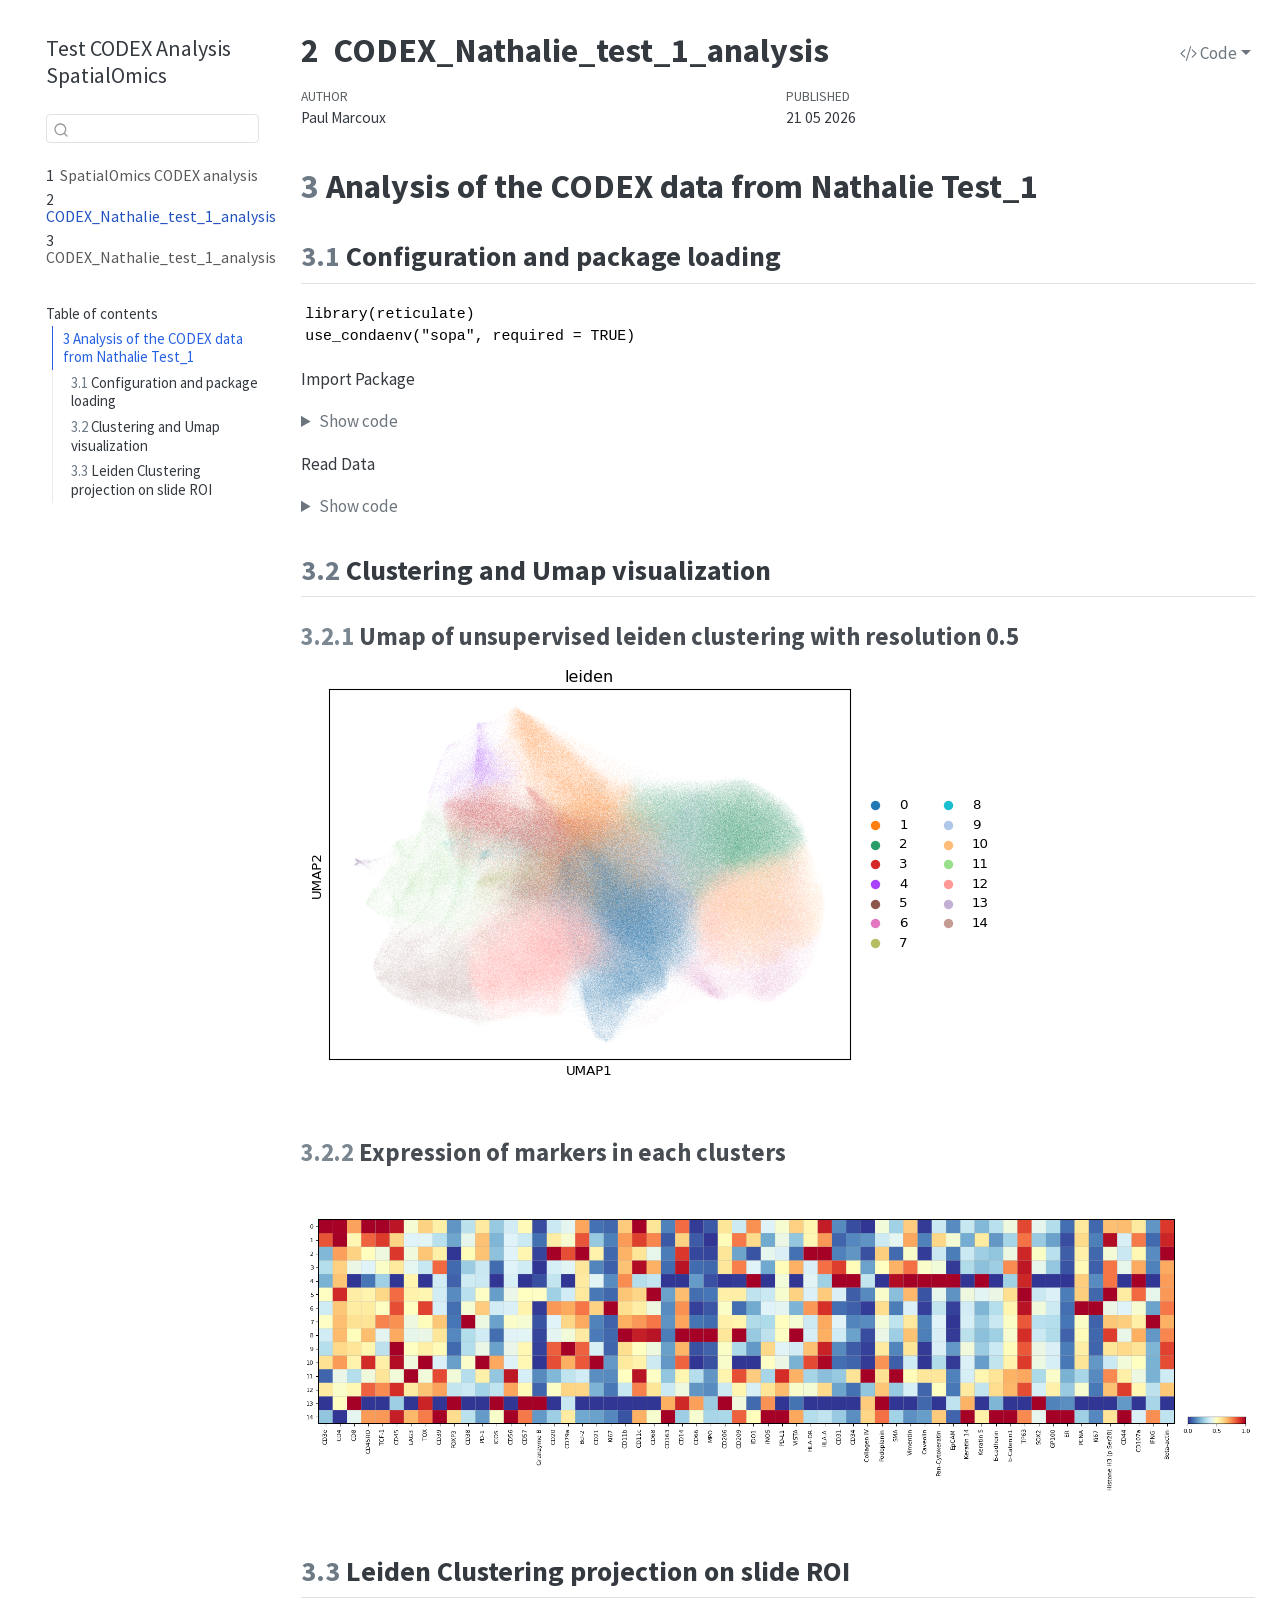
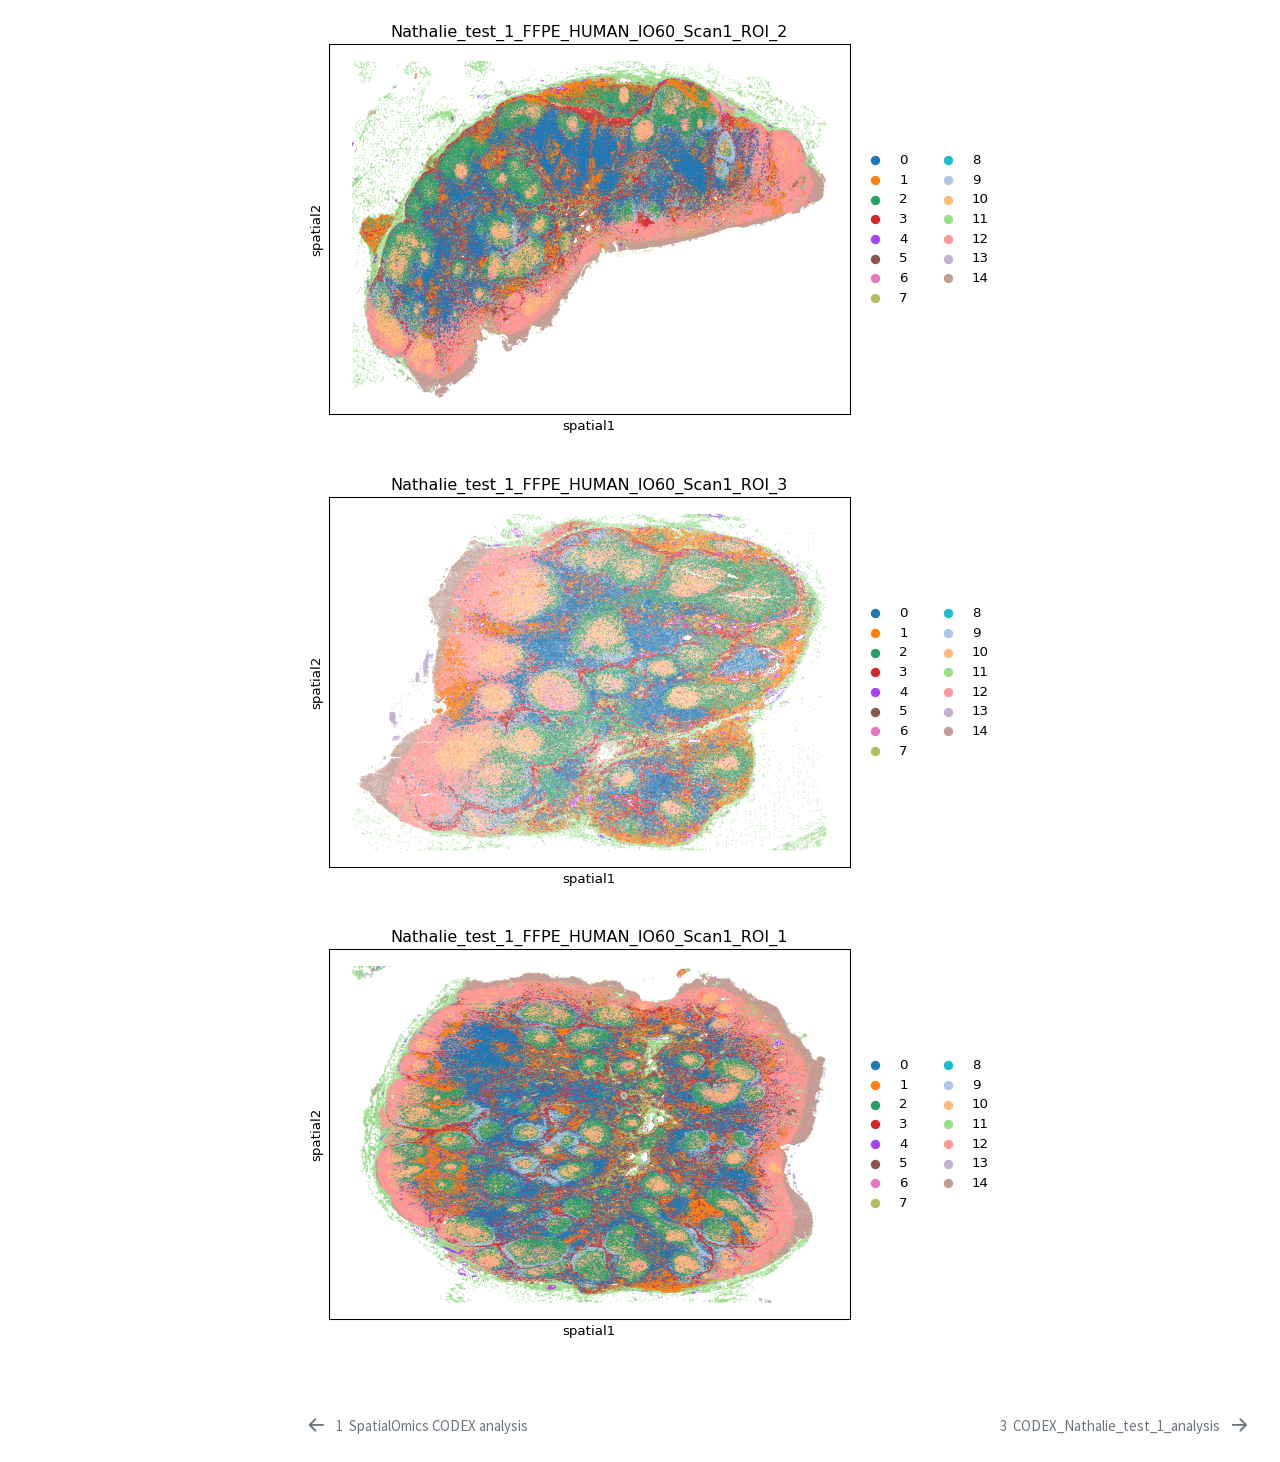
==== CODEX_Nathalie_test_1_analysis.html @ 2df76d73 "Built site for gh-pages" ====
<!DOCTYPE html>
<html xmlns="http://www.w3.org/1999/xhtml" lang="en" xml:lang="en"><head>

<meta charset="utf-8">
<meta name="generator" content="quarto-1.6.42">

<meta name="viewport" content="width=device-width, initial-scale=1.0, user-scalable=yes">

<meta name="author" content="Paul Marcoux">

<title>2&nbsp; CODEX_Nathalie_test_1_analysis – Test CODEX Analysis SpatialOmics</title>
<style>
code{white-space: pre-wrap;}
span.smallcaps{font-variant: small-caps;}
div.columns{display: flex; gap: min(4vw, 1.5em);}
div.column{flex: auto; overflow-x: auto;}
div.hanging-indent{margin-left: 1.5em; text-indent: -1.5em;}
ul.task-list{list-style: none;}
ul.task-list li input[type="checkbox"] {
width: 0.8em;
margin: 0 0.8em 0.2em -1em;  vertical-align: middle;
}

pre > code.sourceCode { white-space: pre; position: relative; }
pre > code.sourceCode > span { line-height: 1.25; }
pre > code.sourceCode > span:empty { height: 1.2em; }
.sourceCode { overflow: visible; }
code.sourceCode > span { color: inherit; text-decoration: inherit; }
div.sourceCode { margin: 1em 0; }
pre.sourceCode { margin: 0; }
@media screen {
div.sourceCode { overflow: auto; }
}
@media print {
pre > code.sourceCode { white-space: pre-wrap; }
pre > code.sourceCode > span { display: inline-block; text-indent: -5em; padding-left: 5em; }
}
pre.numberSource code
{ counter-reset: source-line 0; }
pre.numberSource code > span
{ position: relative; left: -4em; counter-increment: source-line; }
pre.numberSource code > span > a:first-child::before
{ content: counter(source-line);
position: relative; left: -1em; text-align: right; vertical-align: baseline;
border: none; display: inline-block;
-webkit-touch-callout: none; -webkit-user-select: none;
-khtml-user-select: none; -moz-user-select: none;
-ms-user-select: none; user-select: none;
padding: 0 4px; width: 4em;
}
pre.numberSource { margin-left: 3em; padding-left: 4px; }
div.sourceCode
{ }
@media screen {
pre > code.sourceCode > span > a:first-child::before { text-decoration: underline; }
}
</style>


<script>const headroomChanged = new CustomEvent("quarto-hrChanged", {
  detail: {},
  bubbles: true,
  cancelable: false,
  composed: false,
});

const announceDismiss = () => {
  const annEl = window.document.getElementById("quarto-announcement");
  if (annEl) {
    annEl.remove();

    const annId = annEl.getAttribute("data-announcement-id");
    window.localStorage.setItem(`quarto-announce-${annId}`, "true");
  }
};

const announceRegister = () => {
  const annEl = window.document.getElementById("quarto-announcement");
  if (annEl) {
    const annId = annEl.getAttribute("data-announcement-id");
    const isDismissed =
      window.localStorage.getItem(`quarto-announce-${annId}`) || false;
    if (isDismissed) {
      announceDismiss();
      return;
    } else {
      annEl.classList.remove("hidden");
    }

    const actionEl = annEl.querySelector(".quarto-announcement-action");
    if (actionEl) {
      actionEl.addEventListener("click", function (e) {
        e.preventDefault();
        // Hide the bar immediately
        announceDismiss();
      });
    }
  }
};

window.document.addEventListener("DOMContentLoaded", function () {
  let init = false;

  announceRegister();

  // Manage the back to top button, if one is present.
  let lastScrollTop = window.pageYOffset || document.documentElement.scrollTop;
  const scrollDownBuffer = 5;
  const scrollUpBuffer = 35;
  const btn = document.getElementById("quarto-back-to-top");
  const hideBackToTop = () => {
    btn.style.display = "none";
  };
  const showBackToTop = () => {
    btn.style.display = "inline-block";
  };
  if (btn) {
    window.document.addEventListener(
      "scroll",
      function () {
        const currentScrollTop =
          window.pageYOffset || document.documentElement.scrollTop;

        // Shows and hides the button 'intelligently' as the user scrolls
        if (currentScrollTop - scrollDownBuffer > lastScrollTop) {
          hideBackToTop();
          lastScrollTop = currentScrollTop <= 0 ? 0 : currentScrollTop;
        } else if (currentScrollTop < lastScrollTop - scrollUpBuffer) {
          showBackToTop();
          lastScrollTop = currentScrollTop <= 0 ? 0 : currentScrollTop;
        }

        // Show the button at the bottom, hides it at the top
        if (currentScrollTop <= 0) {
          hideBackToTop();
        } else if (
          window.innerHeight + currentScrollTop >=
          document.body.offsetHeight
        ) {
          showBackToTop();
        }
      },
      false
    );
  }

  function throttle(func, wait) {
    var timeout;
    return function () {
      const context = this;
      const args = arguments;
      const later = function () {
        clearTimeout(timeout);
        timeout = null;
        func.apply(context, args);
      };

      if (!timeout) {
        timeout = setTimeout(later, wait);
      }
    };
  }

  function headerOffset() {
    // Set an offset if there is are fixed top navbar
    const headerEl = window.document.querySelector("header.fixed-top");
    if (headerEl) {
      return headerEl.clientHeight;
    } else {
      return 0;
    }
  }

  function footerOffset() {
    const footerEl = window.document.querySelector("footer.footer");
    if (footerEl) {
      return footerEl.clientHeight;
    } else {
      return 0;
    }
  }

  function dashboardOffset() {
    const dashboardNavEl = window.document.getElementById(
      "quarto-dashboard-header"
    );
    if (dashboardNavEl !== null) {
      return dashboardNavEl.clientHeight;
    } else {
      return 0;
    }
  }

  function updateDocumentOffsetWithoutAnimation() {
    updateDocumentOffset(false);
  }

  function updateDocumentOffset(animated) {
    // set body offset
    const topOffset = headerOffset();
    const bodyOffset = topOffset + footerOffset() + dashboardOffset();
    const bodyEl = window.document.body;
    bodyEl.setAttribute("data-bs-offset", topOffset);
    bodyEl.style.paddingTop = topOffset + "px";

    // deal with sidebar offsets
    const sidebars = window.document.querySelectorAll(
      ".sidebar, .headroom-target"
    );
    sidebars.forEach((sidebar) => {
      if (!animated) {
        sidebar.classList.add("notransition");
        // Remove the no transition class after the animation has time to complete
        setTimeout(function () {
          sidebar.classList.remove("notransition");
        }, 201);
      }

      if (window.Headroom && sidebar.classList.contains("sidebar-unpinned")) {
        sidebar.style.top = "0";
        sidebar.style.maxHeight = "100vh";
      } else {
        sidebar.style.top = topOffset + "px";
        sidebar.style.maxHeight = "calc(100vh - " + topOffset + "px)";
      }
    });

    // allow space for footer
    const mainContainer = window.document.querySelector(".quarto-container");
    if (mainContainer) {
      mainContainer.style.minHeight = "calc(100vh - " + bodyOffset + "px)";
    }

    // link offset
    let linkStyle = window.document.querySelector("#quarto-target-style");
    if (!linkStyle) {
      linkStyle = window.document.createElement("style");
      linkStyle.setAttribute("id", "quarto-target-style");
      window.document.head.appendChild(linkStyle);
    }
    while (linkStyle.firstChild) {
      linkStyle.removeChild(linkStyle.firstChild);
    }
    if (topOffset > 0) {
      linkStyle.appendChild(
        window.document.createTextNode(`
      section:target::before {
        content: "";
        display: block;
        height: ${topOffset}px;
        margin: -${topOffset}px 0 0;
      }`)
      );
    }
    if (init) {
      window.dispatchEvent(headroomChanged);
    }
    init = true;
  }

  // initialize headroom
  var header = window.document.querySelector("#quarto-header");
  if (header && window.Headroom) {
    const headroom = new window.Headroom(header, {
      tolerance: 5,
      onPin: function () {
        const sidebars = window.document.querySelectorAll(
          ".sidebar, .headroom-target"
        );
        sidebars.forEach((sidebar) => {
          sidebar.classList.remove("sidebar-unpinned");
        });
        updateDocumentOffset();
      },
      onUnpin: function () {
        const sidebars = window.document.querySelectorAll(
          ".sidebar, .headroom-target"
        );
        sidebars.forEach((sidebar) => {
          sidebar.classList.add("sidebar-unpinned");
        });
        updateDocumentOffset();
      },
    });
    headroom.init();

    let frozen = false;
    window.quartoToggleHeadroom = function () {
      if (frozen) {
        headroom.unfreeze();
        frozen = false;
      } else {
        headroom.freeze();
        frozen = true;
      }
    };
  }

  window.addEventListener(
    "hashchange",
    function (e) {
      if (
        getComputedStyle(document.documentElement).scrollBehavior !== "smooth"
      ) {
        window.scrollTo(0, window.pageYOffset - headerOffset());
      }
    },
    false
  );

  // Observe size changed for the header
  const headerEl = window.document.querySelector("header.fixed-top");
  if (headerEl && window.ResizeObserver) {
    const observer = new window.ResizeObserver(() => {
      setTimeout(updateDocumentOffsetWithoutAnimation, 0);
    });
    observer.observe(headerEl, {
      attributes: true,
      childList: true,
      characterData: true,
    });
  } else {
    window.addEventListener(
      "resize",
      throttle(updateDocumentOffsetWithoutAnimation, 50)
    );
  }
  setTimeout(updateDocumentOffsetWithoutAnimation, 250);

  // fixup index.html links if we aren't on the filesystem
  if (window.location.protocol !== "file:") {
    const links = window.document.querySelectorAll("a");
    for (let i = 0; i < links.length; i++) {
      if (links[i].href) {
        links[i].dataset.originalHref = links[i].href;
        links[i].href = links[i].href.replace(/\/index\.html/, "/");
      }
    }

    // Fixup any sharing links that require urls
    // Append url to any sharing urls
    const sharingLinks = window.document.querySelectorAll(
      "a.sidebar-tools-main-item, a.quarto-navigation-tool, a.quarto-navbar-tools, a.quarto-navbar-tools-item"
    );
    for (let i = 0; i < sharingLinks.length; i++) {
      const sharingLink = sharingLinks[i];
      const href = sharingLink.getAttribute("href");
      if (href) {
        sharingLink.setAttribute(
          "href",
          href.replace("|url|", window.location.href)
        );
      }
    }

    // Scroll the active navigation item into view, if necessary
    const navSidebar = window.document.querySelector("nav#quarto-sidebar");
    if (navSidebar) {
      // Find the active item
      const activeItem = navSidebar.querySelector("li.sidebar-item a.active");
      if (activeItem) {
        // Wait for the scroll height and height to resolve by observing size changes on the
        // nav element that is scrollable
        const resizeObserver = new ResizeObserver((_entries) => {
          // The bottom of the element
          const elBottom = activeItem.offsetTop;
          const viewBottom = navSidebar.scrollTop + navSidebar.clientHeight;

          // The element height and scroll height are the same, then we are still loading
          if (viewBottom !== navSidebar.scrollHeight) {
            // Determine if the item isn't visible and scroll to it
            if (elBottom >= viewBottom) {
              navSidebar.scrollTop = elBottom;
            }

            // stop observing now since we've completed the scroll
            resizeObserver.unobserve(navSidebar);
          }
        });
        resizeObserver.observe(navSidebar);
      }
    }
  }
});
</script>
<script>/*!
 * headroom.js v0.12.0 - Give your page some headroom. Hide your header until you need it
 * Copyright (c) 2020 Nick Williams - http://wicky.nillia.ms/headroom.js
 * License: MIT
 */

!function(t,n){"object"==typeof exports&&"undefined"!=typeof module?module.exports=n():"function"==typeof define&&define.amd?define(n):(t=t||self).Headroom=n()}(this,function(){"use strict";function t(){return"undefined"!=typeof window}function d(t){return function(t){return t&&t.document&&function(t){return 9===t.nodeType}(t.document)}(t)?function(t){var n=t.document,o=n.body,s=n.documentElement;return{scrollHeight:function(){return Math.max(o.scrollHeight,s.scrollHeight,o.offsetHeight,s.offsetHeight,o.clientHeight,s.clientHeight)},height:function(){return t.innerHeight||s.clientHeight||o.clientHeight},scrollY:function(){return void 0!==t.pageYOffset?t.pageYOffset:(s||o.parentNode||o).scrollTop}}}(t):function(t){return{scrollHeight:function(){return Math.max(t.scrollHeight,t.offsetHeight,t.clientHeight)},height:function(){return Math.max(t.offsetHeight,t.clientHeight)},scrollY:function(){return t.scrollTop}}}(t)}function n(t,s,e){var n,o=function(){var n=!1;try{var t={get passive(){n=!0}};window.addEventListener("test",t,t),window.removeEventListener("test",t,t)}catch(t){n=!1}return n}(),i=!1,r=d(t),l=r.scrollY(),a={};function c(){var t=Math.round(r.scrollY()),n=r.height(),o=r.scrollHeight();a.scrollY=t,a.lastScrollY=l,a.direction=l<t?"down":"up",a.distance=Math.abs(t-l),a.isOutOfBounds=t<0||o<t+n,a.top=t<=s.offset[a.direction],a.bottom=o<=t+n,a.toleranceExceeded=a.distance>s.tolerance[a.direction],e(a),l=t,i=!1}function h(){i||(i=!0,n=requestAnimationFrame(c))}var u=!!o&&{passive:!0,capture:!1};return t.addEventListener("scroll",h,u),c(),{destroy:function(){cancelAnimationFrame(n),t.removeEventListener("scroll",h,u)}}}function o(t){return t===Object(t)?t:{down:t,up:t}}function s(t,n){n=n||{},Object.assign(this,s.options,n),this.classes=Object.assign({},s.options.classes,n.classes),this.elem=t,this.tolerance=o(this.tolerance),this.offset=o(this.offset),this.initialised=!1,this.frozen=!1}return s.prototype={constructor:s,init:function(){return s.cutsTheMustard&&!this.initialised&&(this.addClass("initial"),this.initialised=!0,setTimeout(function(t){t.scrollTracker=n(t.scroller,{offset:t.offset,tolerance:t.tolerance},t.update.bind(t))},100,this)),this},destroy:function(){this.initialised=!1,Object.keys(this.classes).forEach(this.removeClass,this),this.scrollTracker.destroy()},unpin:function(){!this.hasClass("pinned")&&this.hasClass("unpinned")||(this.addClass("unpinned"),this.removeClass("pinned"),this.onUnpin&&this.onUnpin.call(this))},pin:function(){this.hasClass("unpinned")&&(this.addClass("pinned"),this.removeClass("unpinned"),this.onPin&&this.onPin.call(this))},freeze:function(){this.frozen=!0,this.addClass("frozen")},unfreeze:function(){this.frozen=!1,this.removeClass("frozen")},top:function(){this.hasClass("top")||(this.addClass("top"),this.removeClass("notTop"),this.onTop&&this.onTop.call(this))},notTop:function(){this.hasClass("notTop")||(this.addClass("notTop"),this.removeClass("top"),this.onNotTop&&this.onNotTop.call(this))},bottom:function(){this.hasClass("bottom")||(this.addClass("bottom"),this.removeClass("notBottom"),this.onBottom&&this.onBottom.call(this))},notBottom:function(){this.hasClass("notBottom")||(this.addClass("notBottom"),this.removeClass("bottom"),this.onNotBottom&&this.onNotBottom.call(this))},shouldUnpin:function(t){return"down"===t.direction&&!t.top&&t.toleranceExceeded},shouldPin:function(t){return"up"===t.direction&&t.toleranceExceeded||t.top},addClass:function(t){this.elem.classList.add.apply(this.elem.classList,this.classes[t].split(" "))},removeClass:function(t){this.elem.classList.remove.apply(this.elem.classList,this.classes[t].split(" "))},hasClass:function(t){return this.classes[t].split(" ").every(function(t){return this.classList.contains(t)},this.elem)},update:function(t){t.isOutOfBounds||!0!==this.frozen&&(t.top?this.top():this.notTop(),t.bottom?this.bottom():this.notBottom(),this.shouldUnpin(t)?this.unpin():this.shouldPin(t)&&this.pin())}},s.options={tolerance:{up:0,down:0},offset:0,scroller:t()?window:null,classes:{frozen:"headroom--frozen",pinned:"headroom--pinned",unpinned:"headroom--unpinned",top:"headroom--top",notTop:"headroom--not-top",bottom:"headroom--bottom",notBottom:"headroom--not-bottom",initial:"headroom"}},s.cutsTheMustard=!!(t()&&function(){}.bind&&"classList"in document.documentElement&&Object.assign&&Object.keys&&requestAnimationFrame),s});
</script>
<script>/*!
 * clipboard.js v2.0.11
 * https://clipboardjs.com/
 *
 * Licensed MIT © Zeno Rocha
 */
!function(t,e){"object"==typeof exports&&"object"==typeof module?module.exports=e():"function"==typeof define&&define.amd?define([],e):"object"==typeof exports?exports.ClipboardJS=e():t.ClipboardJS=e()}(this,function(){return n={686:function(t,e,n){"use strict";n.d(e,{default:function(){return b}});var e=n(279),i=n.n(e),e=n(370),u=n.n(e),e=n(817),r=n.n(e);function c(t){try{return document.execCommand(t)}catch(t){return}}var a=function(t){t=r()(t);return c("cut"),t};function o(t,e){var n,o,t=(n=t,o="rtl"===document.documentElement.getAttribute("dir"),(t=document.createElement("textarea")).style.fontSize="12pt",t.style.border="0",t.style.padding="0",t.style.margin="0",t.style.position="absolute",t.style[o?"right":"left"]="-9999px",o=window.pageYOffset||document.documentElement.scrollTop,t.style.top="".concat(o,"px"),t.setAttribute("readonly",""),t.value=n,t);return e.container.appendChild(t),e=r()(t),c("copy"),t.remove(),e}var f=function(t){var e=1<arguments.length&&void 0!==arguments[1]?arguments[1]:{container:document.body},n="";return"string"==typeof t?n=o(t,e):t instanceof HTMLInputElement&&!["text","search","url","tel","password"].includes(null==t?void 0:t.type)?n=o(t.value,e):(n=r()(t),c("copy")),n};function l(t){return(l="function"==typeof Symbol&&"symbol"==typeof Symbol.iterator?function(t){return typeof t}:function(t){return t&&"function"==typeof Symbol&&t.constructor===Symbol&&t!==Symbol.prototype?"symbol":typeof t})(t)}var s=function(){var t=0<arguments.length&&void 0!==arguments[0]?arguments[0]:{},e=t.action,n=void 0===e?"copy":e,o=t.container,e=t.target,t=t.text;if("copy"!==n&&"cut"!==n)throw new Error('Invalid "action" value, use either "copy" or "cut"');if(void 0!==e){if(!e||"object"!==l(e)||1!==e.nodeType)throw new Error('Invalid "target" value, use a valid Element');if("copy"===n&&e.hasAttribute("disabled"))throw new Error('Invalid "target" attribute. Please use "readonly" instead of "disabled" attribute');if("cut"===n&&(e.hasAttribute("readonly")||e.hasAttribute("disabled")))throw new Error('Invalid "target" attribute. You can\'t cut text from elements with "readonly" or "disabled" attributes')}return t?f(t,{container:o}):e?"cut"===n?a(e):f(e,{container:o}):void 0};function p(t){return(p="function"==typeof Symbol&&"symbol"==typeof Symbol.iterator?function(t){return typeof t}:function(t){return t&&"function"==typeof Symbol&&t.constructor===Symbol&&t!==Symbol.prototype?"symbol":typeof t})(t)}function d(t,e){for(var n=0;n<e.length;n++){var o=e[n];o.enumerable=o.enumerable||!1,o.configurable=!0,"value"in o&&(o.writable=!0),Object.defineProperty(t,o.key,o)}}function y(t,e){return(y=Object.setPrototypeOf||function(t,e){return t.__proto__=e,t})(t,e)}function h(n){var o=function(){if("undefined"==typeof Reflect||!Reflect.construct)return!1;if(Reflect.construct.sham)return!1;if("function"==typeof Proxy)return!0;try{return Date.prototype.toString.call(Reflect.construct(Date,[],function(){})),!0}catch(t){return!1}}();return function(){var t,e=v(n);return t=o?(t=v(this).constructor,Reflect.construct(e,arguments,t)):e.apply(this,arguments),e=this,!(t=t)||"object"!==p(t)&&"function"!=typeof t?function(t){if(void 0!==t)return t;throw new ReferenceError("this hasn't been initialised - super() hasn't been called")}(e):t}}function v(t){return(v=Object.setPrototypeOf?Object.getPrototypeOf:function(t){return t.__proto__||Object.getPrototypeOf(t)})(t)}function m(t,e){t="data-clipboard-".concat(t);if(e.hasAttribute(t))return e.getAttribute(t)}var b=function(){!function(t,e){if("function"!=typeof e&&null!==e)throw new TypeError("Super expression must either be null or a function");t.prototype=Object.create(e&&e.prototype,{constructor:{value:t,writable:!0,configurable:!0}}),e&&y(t,e)}(r,i());var t,e,n,o=h(r);function r(t,e){var n;return function(t){if(!(t instanceof r))throw new TypeError("Cannot call a class as a function")}(this),(n=o.call(this)).resolveOptions(e),n.listenClick(t),n}return t=r,n=[{key:"copy",value:function(t){var e=1<arguments.length&&void 0!==arguments[1]?arguments[1]:{container:document.body};return f(t,e)}},{key:"cut",value:function(t){return a(t)}},{key:"isSupported",value:function(){var t=0<arguments.length&&void 0!==arguments[0]?arguments[0]:["copy","cut"],t="string"==typeof t?[t]:t,e=!!document.queryCommandSupported;return t.forEach(function(t){e=e&&!!document.queryCommandSupported(t)}),e}}],(e=[{key:"resolveOptions",value:function(){var t=0<arguments.length&&void 0!==arguments[0]?arguments[0]:{};this.action="function"==typeof t.action?t.action:this.defaultAction,this.target="function"==typeof t.target?t.target:this.defaultTarget,this.text="function"==typeof t.text?t.text:this.defaultText,this.container="object"===p(t.container)?t.container:document.body}},{key:"listenClick",value:function(t){var e=this;this.listener=u()(t,"click",function(t){return e.onClick(t)})}},{key:"onClick",value:function(t){var e=t.delegateTarget||t.currentTarget,n=this.action(e)||"copy",t=s({action:n,container:this.container,target:this.target(e),text:this.text(e)});this.emit(t?"success":"error",{action:n,text:t,trigger:e,clearSelection:function(){e&&e.focus(),window.getSelection().removeAllRanges()}})}},{key:"defaultAction",value:function(t){return m("action",t)}},{key:"defaultTarget",value:function(t){t=m("target",t);if(t)return document.querySelector(t)}},{key:"defaultText",value:function(t){return m("text",t)}},{key:"destroy",value:function(){this.listener.destroy()}}])&&d(t.prototype,e),n&&d(t,n),r}()},828:function(t){var e;"undefined"==typeof Element||Element.prototype.matches||((e=Element.prototype).matches=e.matchesSelector||e.mozMatchesSelector||e.msMatchesSelector||e.oMatchesSelector||e.webkitMatchesSelector),t.exports=function(t,e){for(;t&&9!==t.nodeType;){if("function"==typeof t.matches&&t.matches(e))return t;t=t.parentNode}}},438:function(t,e,n){var u=n(828);function i(t,e,n,o,r){var i=function(e,n,t,o){return function(t){t.delegateTarget=u(t.target,n),t.delegateTarget&&o.call(e,t)}}.apply(this,arguments);return t.addEventListener(n,i,r),{destroy:function(){t.removeEventListener(n,i,r)}}}t.exports=function(t,e,n,o,r){return"function"==typeof t.addEventListener?i.apply(null,arguments):"function"==typeof n?i.bind(null,document).apply(null,arguments):("string"==typeof t&&(t=document.querySelectorAll(t)),Array.prototype.map.call(t,function(t){return i(t,e,n,o,r)}))}},879:function(t,n){n.node=function(t){return void 0!==t&&t instanceof HTMLElement&&1===t.nodeType},n.nodeList=function(t){var e=Object.prototype.toString.call(t);return void 0!==t&&("[object NodeList]"===e||"[object HTMLCollection]"===e)&&"length"in t&&(0===t.length||n.node(t[0]))},n.string=function(t){return"string"==typeof t||t instanceof String},n.fn=function(t){return"[object Function]"===Object.prototype.toString.call(t)}},370:function(t,e,n){var f=n(879),l=n(438);t.exports=function(t,e,n){if(!t&&!e&&!n)throw new Error("Missing required arguments");if(!f.string(e))throw new TypeError("Second argument must be a String");if(!f.fn(n))throw new TypeError("Third argument must be a Function");if(f.node(t))return c=e,a=n,(u=t).addEventListener(c,a),{destroy:function(){u.removeEventListener(c,a)}};if(f.nodeList(t))return o=t,r=e,i=n,Array.prototype.forEach.call(o,function(t){t.addEventListener(r,i)}),{destroy:function(){Array.prototype.forEach.call(o,function(t){t.removeEventListener(r,i)})}};if(f.string(t))return t=t,e=e,n=n,l(document.body,t,e,n);throw new TypeError("First argument must be a String, HTMLElement, HTMLCollection, or NodeList");var o,r,i,u,c,a}},817:function(t){t.exports=function(t){var e,n="SELECT"===t.nodeName?(t.focus(),t.value):"INPUT"===t.nodeName||"TEXTAREA"===t.nodeName?((e=t.hasAttribute("readonly"))||t.setAttribute("readonly",""),t.select(),t.setSelectionRange(0,t.value.length),e||t.removeAttribute("readonly"),t.value):(t.hasAttribute("contenteditable")&&t.focus(),n=window.getSelection(),(e=document.createRange()).selectNodeContents(t),n.removeAllRanges(),n.addRange(e),n.toString());return n}},279:function(t){function e(){}e.prototype={on:function(t,e,n){var o=this.e||(this.e={});return(o[t]||(o[t]=[])).push({fn:e,ctx:n}),this},once:function(t,e,n){var o=this;function r(){o.off(t,r),e.apply(n,arguments)}return r._=e,this.on(t,r,n)},emit:function(t){for(var e=[].slice.call(arguments,1),n=((this.e||(this.e={}))[t]||[]).slice(),o=0,r=n.length;o<r;o++)n[o].fn.apply(n[o].ctx,e);return this},off:function(t,e){var n=this.e||(this.e={}),o=n[t],r=[];if(o&&e)for(var i=0,u=o.length;i<u;i++)o[i].fn!==e&&o[i].fn._!==e&&r.push(o[i]);return r.length?n[t]=r:delete n[t],this}},t.exports=e,t.exports.TinyEmitter=e}},r={},o.n=function(t){var e=t&&t.__esModule?function(){return t.default}:function(){return t};return o.d(e,{a:e}),e},o.d=function(t,e){for(var n in e)o.o(e,n)&&!o.o(t,n)&&Object.defineProperty(t,n,{enumerable:!0,get:e[n]})},o.o=function(t,e){return Object.prototype.hasOwnProperty.call(t,e)},o(686).default;function o(t){if(r[t])return r[t].exports;var e=r[t]={exports:{}};return n[t](e,e.exports,o),e.exports}var n,r});</script>
<script>/*! @algolia/autocomplete-js 1.11.1 | MIT License | © Algolia, Inc. and contributors | https://github.com/algolia/autocomplete */
!function(e,t){"object"==typeof exports&&"undefined"!=typeof module?t(exports):"function"==typeof define&&define.amd?define(["exports"],t):t((e="undefined"!=typeof globalThis?globalThis:e||self)["@algolia/autocomplete-js"]={})}(this,(function(e){"use strict";function t(e,t){var n=Object.keys(e);if(Object.getOwnPropertySymbols){var r=Object.getOwnPropertySymbols(e);t&&(r=r.filter((function(t){return Object.getOwnPropertyDescriptor(e,t).enumerable}))),n.push.apply(n,r)}return n}function n(e){for(var n=1;n<arguments.length;n++){var r=null!=arguments[n]?arguments[n]:{};n%2?t(Object(r),!0).forEach((function(t){o(e,t,r[t])})):Object.getOwnPropertyDescriptors?Object.defineProperties(e,Object.getOwnPropertyDescriptors(r)):t(Object(r)).forEach((function(t){Object.defineProperty(e,t,Object.getOwnPropertyDescriptor(r,t))}))}return e}function r(e){return r="function"==typeof Symbol&&"symbol"==typeof Symbol.iterator?function(e){return typeof e}:function(e){return e&&"function"==typeof Symbol&&e.constructor===Symbol&&e!==Symbol.prototype?"symbol":typeof e},r(e)}function o(e,t,n){return(t=function(e){var t=function(e,t){if("object"!=typeof e||null===e)return e;var n=e[Symbol.toPrimitive];if(void 0!==n){var r=n.call(e,t||"default");if("object"!=typeof r)return r;throw new TypeError("@@toPrimitive must return a primitive value.")}return("string"===t?String:Number)(e)}(e,"string");return"symbol"==typeof t?t:String(t)}(t))in e?Object.defineProperty(e,t,{value:n,enumerable:!0,configurable:!0,writable:!0}):e[t]=n,e}function i(){return i=Object.assign?Object.assign.bind():function(e){for(var t=1;t<arguments.length;t++){var n=arguments[t];for(var r in n)Object.prototype.hasOwnProperty.call(n,r)&&(e[r]=n[r])}return e},i.apply(this,arguments)}function u(e,t){if(null==e)return{};var n,r,o=function(e,t){if(null==e)return{};var n,r,o={},i=Object.keys(e);for(r=0;r<i.length;r++)n=i[r],t.indexOf(n)>=0||(o[n]=e[n]);return o}(e,t);if(Object.getOwnPropertySymbols){var i=Object.getOwnPropertySymbols(e);for(r=0;r<i.length;r++)n=i[r],t.indexOf(n)>=0||Object.prototype.propertyIsEnumerable.call(e,n)&&(o[n]=e[n])}return o}function a(e,t){return function(e){if(Array.isArray(e))return e}(e)||function(e,t){var n=null==e?null:"undefined"!=typeof Symbol&&e[Symbol.iterator]||e["@@iterator"];if(null!=n){var r,o,i,u,a=[],l=!0,c=!1;try{if(i=(n=n.call(e)).next,0===t){if(Object(n)!==n)return;l=!1}else for(;!(l=(r=i.call(n)).done)&&(a.push(r.value),a.length!==t);l=!0);}catch(e){c=!0,o=e}finally{try{if(!l&&null!=n.return&&(u=n.return(),Object(u)!==u))return}finally{if(c)throw o}}return a}}(e,t)||c(e,t)||function(){throw new TypeError("Invalid attempt to destructure non-iterable instance.\nIn order to be iterable, non-array objects must have a [Symbol.iterator]() method.")}()}function l(e){return function(e){if(Array.isArray(e))return s(e)}(e)||function(e){if("undefined"!=typeof Symbol&&null!=e[Symbol.iterator]||null!=e["@@iterator"])return Array.from(e)}(e)||c(e)||function(){throw new TypeError("Invalid attempt to spread non-iterable instance.\nIn order to be iterable, non-array objects must have a [Symbol.iterator]() method.")}()}function c(e,t){if(e){if("string"==typeof e)return s(e,t);var n=Object.prototype.toString.call(e).slice(8,-1);return"Object"===n&&e.constructor&&(n=e.constructor.name),"Map"===n||"Set"===n?Array.from(e):"Arguments"===n||/^(?:Ui|I)nt(?:8|16|32)(?:Clamped)?Array$/.test(n)?s(e,t):void 0}}function s(e,t){(null==t||t>e.length)&&(t=e.length);for(var n=0,r=new Array(t);n<t;n++)r[n]=e[n];return r}function f(e){return{current:e}}function p(e,t){var n=void 0;return function(){for(var r=arguments.length,o=new Array(r),i=0;i<r;i++)o[i]=arguments[i];n&&clearTimeout(n),n=setTimeout((function(){return e.apply(void 0,o)}),t)}}function m(e){return e.reduce((function(e,t){return e.concat(t)}),[])}var v=0;function d(){return"autocomplete-".concat(v++)}function y(e,t){return t.reduce((function(e,t){return e&&e[t]}),e)}function b(e){return 0===e.collections.length?0:e.collections.reduce((function(e,t){return e+t.items.length}),0)}function g(e){return e!==Object(e)}function h(e,t){if(e===t)return!0;if(g(e)||g(t)||"function"==typeof e||"function"==typeof t)return e===t;if(Object.keys(e).length!==Object.keys(t).length)return!1;for(var n=0,r=Object.keys(e);n<r.length;n++){var o=r[n];if(!(o in t))return!1;if(!h(e[o],t[o]))return!1}return!0}var O=function(){};var _="1.11.1",S=[{segment:"autocomplete-core",version:_}];function j(e){var t=e.item,n=e.items,r=void 0===n?[]:n;return{index:t.__autocomplete_indexName,items:[t],positions:[1+r.findIndex((function(e){return e.objectID===t.objectID}))],queryID:t.__autocomplete_queryID,algoliaSource:["autocomplete"]}}function P(e,t){return function(e){if(Array.isArray(e))return e}(e)||function(e,t){var n=null==e?null:"undefined"!=typeof Symbol&&e[Symbol.iterator]||e["@@iterator"];if(null!=n){var r,o,i,u,a=[],l=!0,c=!1;try{if(i=(n=n.call(e)).next,0===t){if(Object(n)!==n)return;l=!1}else for(;!(l=(r=i.call(n)).done)&&(a.push(r.value),a.length!==t);l=!0);}catch(e){c=!0,o=e}finally{try{if(!l&&null!=n.return&&(u=n.return(),Object(u)!==u))return}finally{if(c)throw o}}return a}}(e,t)||function(e,t){if(!e)return;if("string"==typeof e)return w(e,t);var n=Object.prototype.toString.call(e).slice(8,-1);"Object"===n&&e.constructor&&(n=e.constructor.name);if("Map"===n||"Set"===n)return Array.from(e);if("Arguments"===n||/^(?:Ui|I)nt(?:8|16|32)(?:Clamped)?Array$/.test(n))return w(e,t)}(e,t)||function(){throw new TypeError("Invalid attempt to destructure non-iterable instance.\nIn order to be iterable, non-array objects must have a [Symbol.iterator]() method.")}()}function w(e,t){(null==t||t>e.length)&&(t=e.length);for(var n=0,r=new Array(t);n<t;n++)r[n]=e[n];return r}var I=["items"],A=["items"];function E(e){return E="function"==typeof Symbol&&"symbol"==typeof Symbol.iterator?function(e){return typeof e}:function(e){return e&&"function"==typeof Symbol&&e.constructor===Symbol&&e!==Symbol.prototype?"symbol":typeof e},E(e)}function D(e){return function(e){if(Array.isArray(e))return C(e)}(e)||function(e){if("undefined"!=typeof Symbol&&null!=e[Symbol.iterator]||null!=e["@@iterator"])return Array.from(e)}(e)||function(e,t){if(!e)return;if("string"==typeof e)return C(e,t);var n=Object.prototype.toString.call(e).slice(8,-1);"Object"===n&&e.constructor&&(n=e.constructor.name);if("Map"===n||"Set"===n)return Array.from(e);if("Arguments"===n||/^(?:Ui|I)nt(?:8|16|32)(?:Clamped)?Array$/.test(n))return C(e,t)}(e)||function(){throw new TypeError("Invalid attempt to spread non-iterable instance.\nIn order to be iterable, non-array objects must have a [Symbol.iterator]() method.")}()}function C(e,t){(null==t||t>e.length)&&(t=e.length);for(var n=0,r=new Array(t);n<t;n++)r[n]=e[n];return r}function k(e,t){if(null==e)return{};var n,r,o=function(e,t){if(null==e)return{};var n,r,o={},i=Object.keys(e);for(r=0;r<i.length;r++)n=i[r],t.indexOf(n)>=0||(o[n]=e[n]);return o}(e,t);if(Object.getOwnPropertySymbols){var i=Object.getOwnPropertySymbols(e);for(r=0;r<i.length;r++)n=i[r],t.indexOf(n)>=0||Object.prototype.propertyIsEnumerable.call(e,n)&&(o[n]=e[n])}return o}function x(e,t){var n=Object.keys(e);if(Object.getOwnPropertySymbols){var r=Object.getOwnPropertySymbols(e);t&&(r=r.filter((function(t){return Object.getOwnPropertyDescriptor(e,t).enumerable}))),n.push.apply(n,r)}return n}function N(e){for(var t=1;t<arguments.length;t++){var n=null!=arguments[t]?arguments[t]:{};t%2?x(Object(n),!0).forEach((function(t){T(e,t,n[t])})):Object.getOwnPropertyDescriptors?Object.defineProperties(e,Object.getOwnPropertyDescriptors(n)):x(Object(n)).forEach((function(t){Object.defineProperty(e,t,Object.getOwnPropertyDescriptor(n,t))}))}return e}function T(e,t,n){return(t=function(e){var t=function(e,t){if("object"!==E(e)||null===e)return e;var n=e[Symbol.toPrimitive];if(void 0!==n){var r=n.call(e,t||"default");if("object"!==E(r))return r;throw new TypeError("@@toPrimitive must return a primitive value.")}return("string"===t?String:Number)(e)}(e,"string");return"symbol"===E(t)?t:String(t)}(t))in e?Object.defineProperty(e,t,{value:n,enumerable:!0,configurable:!0,writable:!0}):e[t]=n,e}function q(e){for(var t=arguments.length>1&&void 0!==arguments[1]?arguments[1]:20,n=[],r=0;r<e.objectIDs.length;r+=t)n.push(N(N({},e),{},{objectIDs:e.objectIDs.slice(r,r+t)}));return n}function B(e){return e.map((function(e){var t=e.items,n=k(e,I);return N(N({},n),{},{objectIDs:(null==t?void 0:t.map((function(e){return e.objectID})))||n.objectIDs})}))}function R(e){var t,n,r,o=(t=P((e.version||"").split(".").map(Number),2),n=t[0],r=t[1],n>=3||2===n&&r>=4||1===n&&r>=10);function i(t,n,r){if(o&&void 0!==r){var i=r[0].__autocomplete_algoliaCredentials,u={"X-Algolia-Application-Id":i.appId,"X-Algolia-API-Key":i.apiKey};e.apply(void 0,[t].concat(D(n),[{headers:u}]))}else e.apply(void 0,[t].concat(D(n)))}return{init:function(t,n){e("init",{appId:t,apiKey:n})},setUserToken:function(t){e("setUserToken",t)},clickedObjectIDsAfterSearch:function(){for(var e=arguments.length,t=new Array(e),n=0;n<e;n++)t[n]=arguments[n];t.length>0&&i("clickedObjectIDsAfterSearch",B(t),t[0].items)},clickedObjectIDs:function(){for(var e=arguments.length,t=new Array(e),n=0;n<e;n++)t[n]=arguments[n];t.length>0&&i("clickedObjectIDs",B(t),t[0].items)},clickedFilters:function(){for(var t=arguments.length,n=new Array(t),r=0;r<t;r++)n[r]=arguments[r];n.length>0&&e.apply(void 0,["clickedFilters"].concat(n))},convertedObjectIDsAfterSearch:function(){for(var e=arguments.length,t=new Array(e),n=0;n<e;n++)t[n]=arguments[n];t.length>0&&i("convertedObjectIDsAfterSearch",B(t),t[0].items)},convertedObjectIDs:function(){for(var e=arguments.length,t=new Array(e),n=0;n<e;n++)t[n]=arguments[n];t.length>0&&i("convertedObjectIDs",B(t),t[0].items)},convertedFilters:function(){for(var t=arguments.length,n=new Array(t),r=0;r<t;r++)n[r]=arguments[r];n.length>0&&e.apply(void 0,["convertedFilters"].concat(n))},viewedObjectIDs:function(){for(var e=arguments.length,t=new Array(e),n=0;n<e;n++)t[n]=arguments[n];t.length>0&&t.reduce((function(e,t){var n=t.items,r=k(t,A);return[].concat(D(e),D(q(N(N({},r),{},{objectIDs:(null==n?void 0:n.map((function(e){return e.objectID})))||r.objectIDs})).map((function(e){return{items:n,payload:e}}))))}),[]).forEach((function(e){var t=e.items;return i("viewedObjectIDs",[e.payload],t)}))},viewedFilters:function(){for(var t=arguments.length,n=new Array(t),r=0;r<t;r++)n[r]=arguments[r];n.length>0&&e.apply(void 0,["viewedFilters"].concat(n))}}}function F(e){var t=e.items.reduce((function(e,t){var n;return e[t.__autocomplete_indexName]=(null!==(n=e[t.__autocomplete_indexName])&&void 0!==n?n:[]).concat(t),e}),{});return Object.keys(t).map((function(e){return{index:e,items:t[e],algoliaSource:["autocomplete"]}}))}function L(e){return e.objectID&&e.__autocomplete_indexName&&e.__autocomplete_queryID}function U(e){return U="function"==typeof Symbol&&"symbol"==typeof Symbol.iterator?function(e){return typeof e}:function(e){return e&&"function"==typeof Symbol&&e.constructor===Symbol&&e!==Symbol.prototype?"symbol":typeof e},U(e)}function M(e){return function(e){if(Array.isArray(e))return H(e)}(e)||function(e){if("undefined"!=typeof Symbol&&null!=e[Symbol.iterator]||null!=e["@@iterator"])return Array.from(e)}(e)||function(e,t){if(!e)return;if("string"==typeof e)return H(e,t);var n=Object.prototype.toString.call(e).slice(8,-1);"Object"===n&&e.constructor&&(n=e.constructor.name);if("Map"===n||"Set"===n)return Array.from(e);if("Arguments"===n||/^(?:Ui|I)nt(?:8|16|32)(?:Clamped)?Array$/.test(n))return H(e,t)}(e)||function(){throw new TypeError("Invalid attempt to spread non-iterable instance.\nIn order to be iterable, non-array objects must have a [Symbol.iterator]() method.")}()}function H(e,t){(null==t||t>e.length)&&(t=e.length);for(var n=0,r=new Array(t);n<t;n++)r[n]=e[n];return r}function V(e,t){var n=Object.keys(e);if(Object.getOwnPropertySymbols){var r=Object.getOwnPropertySymbols(e);t&&(r=r.filter((function(t){return Object.getOwnPropertyDescriptor(e,t).enumerable}))),n.push.apply(n,r)}return n}function W(e){for(var t=1;t<arguments.length;t++){var n=null!=arguments[t]?arguments[t]:{};t%2?V(Object(n),!0).forEach((function(t){K(e,t,n[t])})):Object.getOwnPropertyDescriptors?Object.defineProperties(e,Object.getOwnPropertyDescriptors(n)):V(Object(n)).forEach((function(t){Object.defineProperty(e,t,Object.getOwnPropertyDescriptor(n,t))}))}return e}function K(e,t,n){return(t=function(e){var t=function(e,t){if("object"!==U(e)||null===e)return e;var n=e[Symbol.toPrimitive];if(void 0!==n){var r=n.call(e,t||"default");if("object"!==U(r))return r;throw new TypeError("@@toPrimitive must return a primitive value.")}return("string"===t?String:Number)(e)}(e,"string");return"symbol"===U(t)?t:String(t)}(t))in e?Object.defineProperty(e,t,{value:n,enumerable:!0,configurable:!0,writable:!0}):e[t]=n,e}var Q="2.6.0",$="https://cdn.jsdelivr.net/npm/search-insights@".concat(Q,"/dist/search-insights.min.js"),z=p((function(e){var t=e.onItemsChange,n=e.items,r=e.insights,o=e.state;t({insights:r,insightsEvents:F({items:n}).map((function(e){return W({eventName:"Items Viewed"},e)})),state:o})}),400);function G(e){var t=function(e){return W({onItemsChange:function(e){var t=e.insights,n=e.insightsEvents;t.viewedObjectIDs.apply(t,M(n.map((function(e){return W(W({},e),{},{algoliaSource:[].concat(M(e.algoliaSource||[]),["autocomplete-internal"])})}))))},onSelect:function(e){var t=e.insights,n=e.insightsEvents;t.clickedObjectIDsAfterSearch.apply(t,M(n.map((function(e){return W(W({},e),{},{algoliaSource:[].concat(M(e.algoliaSource||[]),["autocomplete-internal"])})}))))},onActive:O},e)}(e),n=t.insightsClient,r=t.onItemsChange,o=t.onSelect,i=t.onActive,u=n;n||function(e){if("undefined"!=typeof window)e({window:window})}((function(e){var t=e.window,n=t.AlgoliaAnalyticsObject||"aa";"string"==typeof n&&(u=t[n]),u||(t.AlgoliaAnalyticsObject=n,t[n]||(t[n]=function(){t[n].queue||(t[n].queue=[]);for(var e=arguments.length,r=new Array(e),o=0;o<e;o++)r[o]=arguments[o];t[n].queue.push(r)}),t[n].version=Q,u=t[n],function(e){var t="[Autocomplete]: Could not load search-insights.js. Please load it manually following https://alg.li/insights-autocomplete";try{var n=e.document.createElement("script");n.async=!0,n.src=$,n.onerror=function(){console.error(t)},document.body.appendChild(n)}catch(e){console.error(t)}}(t))}));var a=R(u),l=f([]),c=p((function(e){var t=e.state;if(t.isOpen){var n=t.collections.reduce((function(e,t){return[].concat(M(e),M(t.items))}),[]).filter(L);h(l.current.map((function(e){return e.objectID})),n.map((function(e){return e.objectID})))||(l.current=n,n.length>0&&z({onItemsChange:r,items:n,insights:a,state:t}))}}),0);return{name:"aa.algoliaInsightsPlugin",subscribe:function(e){var t=e.setContext,n=e.onSelect,r=e.onActive;function l(e){t({algoliaInsightsPlugin:{__algoliaSearchParameters:W({clickAnalytics:!0},e?{userToken:e}:{}),insights:a}})}u("addAlgoliaAgent","insights-plugin"),l(),u("onUserTokenChange",l),u("getUserToken",null,(function(e,t){l(t)})),n((function(e){var t=e.item,n=e.state,r=e.event,i=e.source;L(t)&&o({state:n,event:r,insights:a,item:t,insightsEvents:[W({eventName:"Item Selected"},j({item:t,items:i.getItems().filter(L)}))]})})),r((function(e){var t=e.item,n=e.source,r=e.state,o=e.event;L(t)&&i({state:r,event:o,insights:a,item:t,insightsEvents:[W({eventName:"Item Active"},j({item:t,items:n.getItems().filter(L)}))]})}))},onStateChange:function(e){var t=e.state;c({state:t})},__autocomplete_pluginOptions:e}}function J(e,t){var n=t;return{then:function(t,r){return J(e.then(Y(t,n,e),Y(r,n,e)),n)},catch:function(t){return J(e.catch(Y(t,n,e)),n)},finally:function(t){return t&&n.onCancelList.push(t),J(e.finally(Y(t&&function(){return n.onCancelList=[],t()},n,e)),n)},cancel:function(){n.isCanceled=!0;var e=n.onCancelList;n.onCancelList=[],e.forEach((function(e){e()}))},isCanceled:function(){return!0===n.isCanceled}}}function X(e){return J(e,{isCanceled:!1,onCancelList:[]})}function Y(e,t,n){return e?function(n){return t.isCanceled?n:e(n)}:n}function Z(e,t,n,r){if(!n)return null;if(e<0&&(null===t||null!==r&&0===t))return n+e;var o=(null===t?-1:t)+e;return o<=-1||o>=n?null===r?null:0:o}function ee(e,t){var n=Object.keys(e);if(Object.getOwnPropertySymbols){var r=Object.getOwnPropertySymbols(e);t&&(r=r.filter((function(t){return Object.getOwnPropertyDescriptor(e,t).enumerable}))),n.push.apply(n,r)}return n}function te(e){for(var t=1;t<arguments.length;t++){var n=null!=arguments[t]?arguments[t]:{};t%2?ee(Object(n),!0).forEach((function(t){ne(e,t,n[t])})):Object.getOwnPropertyDescriptors?Object.defineProperties(e,Object.getOwnPropertyDescriptors(n)):ee(Object(n)).forEach((function(t){Object.defineProperty(e,t,Object.getOwnPropertyDescriptor(n,t))}))}return e}function ne(e,t,n){return(t=function(e){var t=function(e,t){if("object"!==re(e)||null===e)return e;var n=e[Symbol.toPrimitive];if(void 0!==n){var r=n.call(e,t||"default");if("object"!==re(r))return r;throw new TypeError("@@toPrimitive must return a primitive value.")}return("string"===t?String:Number)(e)}(e,"string");return"symbol"===re(t)?t:String(t)}(t))in e?Object.defineProperty(e,t,{value:n,enumerable:!0,configurable:!0,writable:!0}):e[t]=n,e}function re(e){return re="function"==typeof Symbol&&"symbol"==typeof Symbol.iterator?function(e){return typeof e}:function(e){return e&&"function"==typeof Symbol&&e.constructor===Symbol&&e!==Symbol.prototype?"symbol":typeof e},re(e)}function oe(e){var t=function(e){var t=e.collections.map((function(e){return e.items.length})).reduce((function(e,t,n){var r=(e[n-1]||0)+t;return e.push(r),e}),[]).reduce((function(t,n){return n<=e.activeItemId?t+1:t}),0);return e.collections[t]}(e);if(!t)return null;var n=t.items[function(e){for(var t=e.state,n=e.collection,r=!1,o=0,i=0;!1===r;){var u=t.collections[o];if(u===n){r=!0;break}i+=u.items.length,o++}return t.activeItemId-i}({state:e,collection:t})],r=t.source;return{item:n,itemInputValue:r.getItemInputValue({item:n,state:e}),itemUrl:r.getItemUrl({item:n,state:e}),source:r}}function ie(e,t,n){return[e,null==n?void 0:n.sourceId,t].filter(Boolean).join("-").replace(/\s/g,"")}var ue=/((gt|sm)-|galaxy nexus)|samsung[- ]|samsungbrowser/i;function ae(e){return ae="function"==typeof Symbol&&"symbol"==typeof Symbol.iterator?function(e){return typeof e}:function(e){return e&&"function"==typeof Symbol&&e.constructor===Symbol&&e!==Symbol.prototype?"symbol":typeof e},ae(e)}function le(e,t){var n=Object.keys(e);if(Object.getOwnPropertySymbols){var r=Object.getOwnPropertySymbols(e);t&&(r=r.filter((function(t){return Object.getOwnPropertyDescriptor(e,t).enumerable}))),n.push.apply(n,r)}return n}function ce(e,t,n){return(t=function(e){var t=function(e,t){if("object"!==ae(e)||null===e)return e;var n=e[Symbol.toPrimitive];if(void 0!==n){var r=n.call(e,t||"default");if("object"!==ae(r))return r;throw new TypeError("@@toPrimitive must return a primitive value.")}return("string"===t?String:Number)(e)}(e,"string");return"symbol"===ae(t)?t:String(t)}(t))in e?Object.defineProperty(e,t,{value:n,enumerable:!0,configurable:!0,writable:!0}):e[t]=n,e}function se(e,t,n){var r,o=t.initialState;return{getState:function(){return o},dispatch:function(r,i){var u=function(e){for(var t=1;t<arguments.length;t++){var n=null!=arguments[t]?arguments[t]:{};t%2?le(Object(n),!0).forEach((function(t){ce(e,t,n[t])})):Object.getOwnPropertyDescriptors?Object.defineProperties(e,Object.getOwnPropertyDescriptors(n)):le(Object(n)).forEach((function(t){Object.defineProperty(e,t,Object.getOwnPropertyDescriptor(n,t))}))}return e}({},o);o=e(o,{type:r,props:t,payload:i}),n({state:o,prevState:u})},pendingRequests:(r=[],{add:function(e){return r.push(e),e.finally((function(){r=r.filter((function(t){return t!==e}))}))},cancelAll:function(){r.forEach((function(e){return e.cancel()}))},isEmpty:function(){return 0===r.length}})}}function fe(e){return fe="function"==typeof Symbol&&"symbol"==typeof Symbol.iterator?function(e){return typeof e}:function(e){return e&&"function"==typeof Symbol&&e.constructor===Symbol&&e!==Symbol.prototype?"symbol":typeof e},fe(e)}function pe(e,t){var n=Object.keys(e);if(Object.getOwnPropertySymbols){var r=Object.getOwnPropertySymbols(e);t&&(r=r.filter((function(t){return Object.getOwnPropertyDescriptor(e,t).enumerable}))),n.push.apply(n,r)}return n}function me(e){for(var t=1;t<arguments.length;t++){var n=null!=arguments[t]?arguments[t]:{};t%2?pe(Object(n),!0).forEach((function(t){ve(e,t,n[t])})):Object.getOwnPropertyDescriptors?Object.defineProperties(e,Object.getOwnPropertyDescriptors(n)):pe(Object(n)).forEach((function(t){Object.defineProperty(e,t,Object.getOwnPropertyDescriptor(n,t))}))}return e}function ve(e,t,n){return(t=function(e){var t=function(e,t){if("object"!==fe(e)||null===e)return e;var n=e[Symbol.toPrimitive];if(void 0!==n){var r=n.call(e,t||"default");if("object"!==fe(r))return r;throw new TypeError("@@toPrimitive must return a primitive value.")}return("string"===t?String:Number)(e)}(e,"string");return"symbol"===fe(t)?t:String(t)}(t))in e?Object.defineProperty(e,t,{value:n,enumerable:!0,configurable:!0,writable:!0}):e[t]=n,e}function de(e){return de="function"==typeof Symbol&&"symbol"==typeof Symbol.iterator?function(e){return typeof e}:function(e){return e&&"function"==typeof Symbol&&e.constructor===Symbol&&e!==Symbol.prototype?"symbol":typeof e},de(e)}function ye(e){return function(e){if(Array.isArray(e))return be(e)}(e)||function(e){if("undefined"!=typeof Symbol&&null!=e[Symbol.iterator]||null!=e["@@iterator"])return Array.from(e)}(e)||function(e,t){if(!e)return;if("string"==typeof e)return be(e,t);var n=Object.prototype.toString.call(e).slice(8,-1);"Object"===n&&e.constructor&&(n=e.constructor.name);if("Map"===n||"Set"===n)return Array.from(e);if("Arguments"===n||/^(?:Ui|I)nt(?:8|16|32)(?:Clamped)?Array$/.test(n))return be(e,t)}(e)||function(){throw new TypeError("Invalid attempt to spread non-iterable instance.\nIn order to be iterable, non-array objects must have a [Symbol.iterator]() method.")}()}function be(e,t){(null==t||t>e.length)&&(t=e.length);for(var n=0,r=new Array(t);n<t;n++)r[n]=e[n];return r}function ge(e,t){var n=Object.keys(e);if(Object.getOwnPropertySymbols){var r=Object.getOwnPropertySymbols(e);t&&(r=r.filter((function(t){return Object.getOwnPropertyDescriptor(e,t).enumerable}))),n.push.apply(n,r)}return n}function he(e){for(var t=1;t<arguments.length;t++){var n=null!=arguments[t]?arguments[t]:{};t%2?ge(Object(n),!0).forEach((function(t){Oe(e,t,n[t])})):Object.getOwnPropertyDescriptors?Object.defineProperties(e,Object.getOwnPropertyDescriptors(n)):ge(Object(n)).forEach((function(t){Object.defineProperty(e,t,Object.getOwnPropertyDescriptor(n,t))}))}return e}function Oe(e,t,n){return(t=function(e){var t=function(e,t){if("object"!==de(e)||null===e)return e;var n=e[Symbol.toPrimitive];if(void 0!==n){var r=n.call(e,t||"default");if("object"!==de(r))return r;throw new TypeError("@@toPrimitive must return a primitive value.")}return("string"===t?String:Number)(e)}(e,"string");return"symbol"===de(t)?t:String(t)}(t))in e?Object.defineProperty(e,t,{value:n,enumerable:!0,configurable:!0,writable:!0}):e[t]=n,e}function _e(e,t){var n,r="undefined"!=typeof window?window:{},o=e.plugins||[];return he(he({debug:!1,openOnFocus:!1,enterKeyHint:void 0,placeholder:"",autoFocus:!1,defaultActiveItemId:null,stallThreshold:300,insights:!1,environment:r,shouldPanelOpen:function(e){return b(e.state)>0},reshape:function(e){return e.sources}},e),{},{id:null!==(n=e.id)&&void 0!==n?n:d(),plugins:o,initialState:he({activeItemId:null,query:"",completion:null,collections:[],isOpen:!1,status:"idle",context:{}},e.initialState),onStateChange:function(t){var n;null===(n=e.onStateChange)||void 0===n||n.call(e,t),o.forEach((function(e){var n;return null===(n=e.onStateChange)||void 0===n?void 0:n.call(e,t)}))},onSubmit:function(t){var n;null===(n=e.onSubmit)||void 0===n||n.call(e,t),o.forEach((function(e){var n;return null===(n=e.onSubmit)||void 0===n?void 0:n.call(e,t)}))},onReset:function(t){var n;null===(n=e.onReset)||void 0===n||n.call(e,t),o.forEach((function(e){var n;return null===(n=e.onReset)||void 0===n?void 0:n.call(e,t)}))},getSources:function(n){return Promise.all([].concat(ye(o.map((function(e){return e.getSources}))),[e.getSources]).filter(Boolean).map((function(e){return function(e,t){var n=[];return Promise.resolve(e(t)).then((function(e){return Promise.all(e.filter((function(e){return Boolean(e)})).map((function(e){if(e.sourceId,n.includes(e.sourceId))throw new Error("[Autocomplete] The `sourceId` ".concat(JSON.stringify(e.sourceId)," is not unique."));n.push(e.sourceId);var t={getItemInputValue:function(e){return e.state.query},getItemUrl:function(){},onSelect:function(e){(0,e.setIsOpen)(!1)},onActive:O,onResolve:O};Object.keys(t).forEach((function(e){t[e].__default=!0}));var r=te(te({},t),e);return Promise.resolve(r)})))}))}(e,n)}))).then((function(e){return m(e)})).then((function(e){return e.map((function(e){return he(he({},e),{},{onSelect:function(n){e.onSelect(n),t.forEach((function(e){var t;return null===(t=e.onSelect)||void 0===t?void 0:t.call(e,n)}))},onActive:function(n){e.onActive(n),t.forEach((function(e){var t;return null===(t=e.onActive)||void 0===t?void 0:t.call(e,n)}))},onResolve:function(n){e.onResolve(n),t.forEach((function(e){var t;return null===(t=e.onResolve)||void 0===t?void 0:t.call(e,n)}))}})}))}))},navigator:he({navigate:function(e){var t=e.itemUrl;r.location.assign(t)},navigateNewTab:function(e){var t=e.itemUrl,n=r.open(t,"_blank","noopener");null==n||n.focus()},navigateNewWindow:function(e){var t=e.itemUrl;r.open(t,"_blank","noopener")}},e.navigator)})}function Se(e){return Se="function"==typeof Symbol&&"symbol"==typeof Symbol.iterator?function(e){return typeof e}:function(e){return e&&"function"==typeof Symbol&&e.constructor===Symbol&&e!==Symbol.prototype?"symbol":typeof e},Se(e)}function je(e,t){var n=Object.keys(e);if(Object.getOwnPropertySymbols){var r=Object.getOwnPropertySymbols(e);t&&(r=r.filter((function(t){return Object.getOwnPropertyDescriptor(e,t).enumerable}))),n.push.apply(n,r)}return n}function Pe(e){for(var t=1;t<arguments.length;t++){var n=null!=arguments[t]?arguments[t]:{};t%2?je(Object(n),!0).forEach((function(t){we(e,t,n[t])})):Object.getOwnPropertyDescriptors?Object.defineProperties(e,Object.getOwnPropertyDescriptors(n)):je(Object(n)).forEach((function(t){Object.defineProperty(e,t,Object.getOwnPropertyDescriptor(n,t))}))}return e}function we(e,t,n){return(t=function(e){var t=function(e,t){if("object"!==Se(e)||null===e)return e;var n=e[Symbol.toPrimitive];if(void 0!==n){var r=n.call(e,t||"default");if("object"!==Se(r))return r;throw new TypeError("@@toPrimitive must return a primitive value.")}return("string"===t?String:Number)(e)}(e,"string");return"symbol"===Se(t)?t:String(t)}(t))in e?Object.defineProperty(e,t,{value:n,enumerable:!0,configurable:!0,writable:!0}):e[t]=n,e}function Ie(e){return Ie="function"==typeof Symbol&&"symbol"==typeof Symbol.iterator?function(e){return typeof e}:function(e){return e&&"function"==typeof Symbol&&e.constructor===Symbol&&e!==Symbol.prototype?"symbol":typeof e},Ie(e)}function Ae(e,t){var n=Object.keys(e);if(Object.getOwnPropertySymbols){var r=Object.getOwnPropertySymbols(e);t&&(r=r.filter((function(t){return Object.getOwnPropertyDescriptor(e,t).enumerable}))),n.push.apply(n,r)}return n}function Ee(e){for(var t=1;t<arguments.length;t++){var n=null!=arguments[t]?arguments[t]:{};t%2?Ae(Object(n),!0).forEach((function(t){De(e,t,n[t])})):Object.getOwnPropertyDescriptors?Object.defineProperties(e,Object.getOwnPropertyDescriptors(n)):Ae(Object(n)).forEach((function(t){Object.defineProperty(e,t,Object.getOwnPropertyDescriptor(n,t))}))}return e}function De(e,t,n){return(t=function(e){var t=function(e,t){if("object"!==Ie(e)||null===e)return e;var n=e[Symbol.toPrimitive];if(void 0!==n){var r=n.call(e,t||"default");if("object"!==Ie(r))return r;throw new TypeError("@@toPrimitive must return a primitive value.")}return("string"===t?String:Number)(e)}(e,"string");return"symbol"===Ie(t)?t:String(t)}(t))in e?Object.defineProperty(e,t,{value:n,enumerable:!0,configurable:!0,writable:!0}):e[t]=n,e}function Ce(e){return function(e){if(Array.isArray(e))return ke(e)}(e)||function(e){if("undefined"!=typeof Symbol&&null!=e[Symbol.iterator]||null!=e["@@iterator"])return Array.from(e)}(e)||function(e,t){if(!e)return;if("string"==typeof e)return ke(e,t);var n=Object.prototype.toString.call(e).slice(8,-1);"Object"===n&&e.constructor&&(n=e.constructor.name);if("Map"===n||"Set"===n)return Array.from(e);if("Arguments"===n||/^(?:Ui|I)nt(?:8|16|32)(?:Clamped)?Array$/.test(n))return ke(e,t)}(e)||function(){throw new TypeError("Invalid attempt to spread non-iterable instance.\nIn order to be iterable, non-array objects must have a [Symbol.iterator]() method.")}()}function ke(e,t){(null==t||t>e.length)&&(t=e.length);for(var n=0,r=new Array(t);n<t;n++)r[n]=e[n];return r}function xe(e){return Boolean(e.execute)}function Ne(e,t,n){if(o=e,Boolean(null==o?void 0:o.execute)){var r="algolia"===e.requesterId?Object.assign.apply(Object,[{}].concat(Ce(Object.keys(n.context).map((function(e){var t;return null===(t=n.context[e])||void 0===t?void 0:t.__algoliaSearchParameters}))))):{};return Ee(Ee({},e),{},{requests:e.queries.map((function(n){return{query:"algolia"===e.requesterId?Ee(Ee({},n),{},{params:Ee(Ee({},r),n.params)}):n,sourceId:t,transformResponse:e.transformResponse}}))})}var o;return{items:e,sourceId:t}}function Te(e){var t=e.reduce((function(e,t){if(!xe(t))return e.push(t),e;var n=t.searchClient,r=t.execute,o=t.requesterId,i=t.requests,u=e.find((function(e){return xe(t)&&xe(e)&&e.searchClient===n&&Boolean(o)&&e.requesterId===o}));if(u){var a;(a=u.items).push.apply(a,Ce(i))}else{var l={execute:r,requesterId:o,items:i,searchClient:n};e.push(l)}return e}),[]).map((function(e){if(!xe(e))return Promise.resolve(e);var t=e,n=t.execute,r=t.items;return n({searchClient:t.searchClient,requests:r})}));return Promise.all(t).then((function(e){return m(e)}))}function qe(e,t,n){return t.map((function(t){var r,o=e.filter((function(e){return e.sourceId===t.sourceId})),i=o.map((function(e){return e.items})),u=o[0].transformResponse,a=u?u({results:r=i,hits:r.map((function(e){return e.hits})).filter(Boolean),facetHits:r.map((function(e){var t;return null===(t=e.facetHits)||void 0===t?void 0:t.map((function(e){return{label:e.value,count:e.count,_highlightResult:{label:{value:e.highlighted}}}}))})).filter(Boolean)}):i;return t.onResolve({source:t,results:i,items:a,state:n.getState()}),a.every(Boolean),'The `getItems` function from source "'.concat(t.sourceId,'" must return an array of items but returned ').concat(JSON.stringify(void 0),".\n\nDid you forget to return items?\n\nSee: https://www.algolia.com/doc/ui-libraries/autocomplete/core-concepts/sources/#param-getitems"),{source:t,items:a}}))}function Be(e){return Be="function"==typeof Symbol&&"symbol"==typeof Symbol.iterator?function(e){return typeof e}:function(e){return e&&"function"==typeof Symbol&&e.constructor===Symbol&&e!==Symbol.prototype?"symbol":typeof e},Be(e)}var Re=["event","nextState","props","query","refresh","store"];function Fe(e,t){var n=Object.keys(e);if(Object.getOwnPropertySymbols){var r=Object.getOwnPropertySymbols(e);t&&(r=r.filter((function(t){return Object.getOwnPropertyDescriptor(e,t).enumerable}))),n.push.apply(n,r)}return n}function Le(e){for(var t=1;t<arguments.length;t++){var n=null!=arguments[t]?arguments[t]:{};t%2?Fe(Object(n),!0).forEach((function(t){Ue(e,t,n[t])})):Object.getOwnPropertyDescriptors?Object.defineProperties(e,Object.getOwnPropertyDescriptors(n)):Fe(Object(n)).forEach((function(t){Object.defineProperty(e,t,Object.getOwnPropertyDescriptor(n,t))}))}return e}function Ue(e,t,n){return(t=function(e){var t=function(e,t){if("object"!==Be(e)||null===e)return e;var n=e[Symbol.toPrimitive];if(void 0!==n){var r=n.call(e,t||"default");if("object"!==Be(r))return r;throw new TypeError("@@toPrimitive must return a primitive value.")}return("string"===t?String:Number)(e)}(e,"string");return"symbol"===Be(t)?t:String(t)}(t))in e?Object.defineProperty(e,t,{value:n,enumerable:!0,configurable:!0,writable:!0}):e[t]=n,e}function Me(e,t){if(null==e)return{};var n,r,o=function(e,t){if(null==e)return{};var n,r,o={},i=Object.keys(e);for(r=0;r<i.length;r++)n=i[r],t.indexOf(n)>=0||(o[n]=e[n]);return o}(e,t);if(Object.getOwnPropertySymbols){var i=Object.getOwnPropertySymbols(e);for(r=0;r<i.length;r++)n=i[r],t.indexOf(n)>=0||Object.prototype.propertyIsEnumerable.call(e,n)&&(o[n]=e[n])}return o}var He,Ve,We,Ke=null,Qe=(He=-1,Ve=-1,We=void 0,function(e){var t=++He;return Promise.resolve(e).then((function(e){return We&&t<Ve?We:(Ve=t,We=e,e)}))});function $e(e){var t=e.event,n=e.nextState,r=void 0===n?{}:n,o=e.props,i=e.query,u=e.refresh,a=e.store,l=Me(e,Re);Ke&&o.environment.clearTimeout(Ke);var c=l.setCollections,s=l.setIsOpen,f=l.setQuery,p=l.setActiveItemId,v=l.setStatus;if(f(i),p(o.defaultActiveItemId),!i&&!1===o.openOnFocus){var d,y=a.getState().collections.map((function(e){return Le(Le({},e),{},{items:[]})}));v("idle"),c(y),s(null!==(d=r.isOpen)&&void 0!==d?d:o.shouldPanelOpen({state:a.getState()}));var b=X(Qe(y).then((function(){return Promise.resolve()})));return a.pendingRequests.add(b)}v("loading"),Ke=o.environment.setTimeout((function(){v("stalled")}),o.stallThreshold);var g=X(Qe(o.getSources(Le({query:i,refresh:u,state:a.getState()},l)).then((function(e){return Promise.all(e.map((function(e){return Promise.resolve(e.getItems(Le({query:i,refresh:u,state:a.getState()},l))).then((function(t){return Ne(t,e.sourceId,a.getState())}))}))).then(Te).then((function(t){return qe(t,e,a)})).then((function(e){return function(e){var t=e.collections,n=e.props,r=e.state,o=t.reduce((function(e,t){return Pe(Pe({},e),{},we({},t.source.sourceId,Pe(Pe({},t.source),{},{getItems:function(){return m(t.items)}})))}),{}),i=n.plugins.reduce((function(e,t){return t.reshape?t.reshape(e):e}),{sourcesBySourceId:o,state:r}).sourcesBySourceId;return m(n.reshape({sourcesBySourceId:i,sources:Object.values(i),state:r})).filter(Boolean).map((function(e){return{source:e,items:e.getItems()}}))}({collections:e,props:o,state:a.getState()})}))})))).then((function(e){var n;v("idle"),c(e);var f=o.shouldPanelOpen({state:a.getState()});s(null!==(n=r.isOpen)&&void 0!==n?n:o.openOnFocus&&!i&&f||f);var p=oe(a.getState());if(null!==a.getState().activeItemId&&p){var m=p.item,d=p.itemInputValue,y=p.itemUrl,b=p.source;b.onActive(Le({event:t,item:m,itemInputValue:d,itemUrl:y,refresh:u,source:b,state:a.getState()},l))}})).finally((function(){v("idle"),Ke&&o.environment.clearTimeout(Ke)}));return a.pendingRequests.add(g)}function ze(e){return ze="function"==typeof Symbol&&"symbol"==typeof Symbol.iterator?function(e){return typeof e}:function(e){return e&&"function"==typeof Symbol&&e.constructor===Symbol&&e!==Symbol.prototype?"symbol":typeof e},ze(e)}var Ge=["event","props","refresh","store"];function Je(e,t){var n=Object.keys(e);if(Object.getOwnPropertySymbols){var r=Object.getOwnPropertySymbols(e);t&&(r=r.filter((function(t){return Object.getOwnPropertyDescriptor(e,t).enumerable}))),n.push.apply(n,r)}return n}function Xe(e){for(var t=1;t<arguments.length;t++){var n=null!=arguments[t]?arguments[t]:{};t%2?Je(Object(n),!0).forEach((function(t){Ye(e,t,n[t])})):Object.getOwnPropertyDescriptors?Object.defineProperties(e,Object.getOwnPropertyDescriptors(n)):Je(Object(n)).forEach((function(t){Object.defineProperty(e,t,Object.getOwnPropertyDescriptor(n,t))}))}return e}function Ye(e,t,n){return(t=function(e){var t=function(e,t){if("object"!==ze(e)||null===e)return e;var n=e[Symbol.toPrimitive];if(void 0!==n){var r=n.call(e,t||"default");if("object"!==ze(r))return r;throw new TypeError("@@toPrimitive must return a primitive value.")}return("string"===t?String:Number)(e)}(e,"string");return"symbol"===ze(t)?t:String(t)}(t))in e?Object.defineProperty(e,t,{value:n,enumerable:!0,configurable:!0,writable:!0}):e[t]=n,e}function Ze(e,t){if(null==e)return{};var n,r,o=function(e,t){if(null==e)return{};var n,r,o={},i=Object.keys(e);for(r=0;r<i.length;r++)n=i[r],t.indexOf(n)>=0||(o[n]=e[n]);return o}(e,t);if(Object.getOwnPropertySymbols){var i=Object.getOwnPropertySymbols(e);for(r=0;r<i.length;r++)n=i[r],t.indexOf(n)>=0||Object.prototype.propertyIsEnumerable.call(e,n)&&(o[n]=e[n])}return o}function et(e){return et="function"==typeof Symbol&&"symbol"==typeof Symbol.iterator?function(e){return typeof e}:function(e){return e&&"function"==typeof Symbol&&e.constructor===Symbol&&e!==Symbol.prototype?"symbol":typeof e},et(e)}var tt=["props","refresh","store"],nt=["inputElement","formElement","panelElement"],rt=["inputElement"],ot=["inputElement","maxLength"],it=["source"],ut=["item","source"];function at(e,t){var n=Object.keys(e);if(Object.getOwnPropertySymbols){var r=Object.getOwnPropertySymbols(e);t&&(r=r.filter((function(t){return Object.getOwnPropertyDescriptor(e,t).enumerable}))),n.push.apply(n,r)}return n}function lt(e){for(var t=1;t<arguments.length;t++){var n=null!=arguments[t]?arguments[t]:{};t%2?at(Object(n),!0).forEach((function(t){ct(e,t,n[t])})):Object.getOwnPropertyDescriptors?Object.defineProperties(e,Object.getOwnPropertyDescriptors(n)):at(Object(n)).forEach((function(t){Object.defineProperty(e,t,Object.getOwnPropertyDescriptor(n,t))}))}return e}function ct(e,t,n){return(t=function(e){var t=function(e,t){if("object"!==et(e)||null===e)return e;var n=e[Symbol.toPrimitive];if(void 0!==n){var r=n.call(e,t||"default");if("object"!==et(r))return r;throw new TypeError("@@toPrimitive must return a primitive value.")}return("string"===t?String:Number)(e)}(e,"string");return"symbol"===et(t)?t:String(t)}(t))in e?Object.defineProperty(e,t,{value:n,enumerable:!0,configurable:!0,writable:!0}):e[t]=n,e}function st(e,t){if(null==e)return{};var n,r,o=function(e,t){if(null==e)return{};var n,r,o={},i=Object.keys(e);for(r=0;r<i.length;r++)n=i[r],t.indexOf(n)>=0||(o[n]=e[n]);return o}(e,t);if(Object.getOwnPropertySymbols){var i=Object.getOwnPropertySymbols(e);for(r=0;r<i.length;r++)n=i[r],t.indexOf(n)>=0||Object.prototype.propertyIsEnumerable.call(e,n)&&(o[n]=e[n])}return o}function ft(e){var t=e.props,n=e.refresh,r=e.store,o=st(e,tt);return{getEnvironmentProps:function(e){var n=e.inputElement,o=e.formElement,i=e.panelElement;function u(e){!r.getState().isOpen&&r.pendingRequests.isEmpty()||e.target===n||!1===[o,i].some((function(t){return n=t,r=e.target,n===r||n.contains(r);var n,r}))&&(r.dispatch("blur",null),t.debug||r.pendingRequests.cancelAll())}return lt({onTouchStart:u,onMouseDown:u,onTouchMove:function(e){!1!==r.getState().isOpen&&n===t.environment.document.activeElement&&e.target!==n&&n.blur()}},st(e,nt))},getRootProps:function(e){return lt({role:"combobox","aria-expanded":r.getState().isOpen,"aria-haspopup":"listbox","aria-owns":r.getState().isOpen?r.getState().collections.map((function(e){var n=e.source;return ie(t.id,"list",n)})).join(" "):void 0,"aria-labelledby":ie(t.id,"label")},e)},getFormProps:function(e){return e.inputElement,lt({action:"",noValidate:!0,role:"search",onSubmit:function(i){var u;i.preventDefault(),t.onSubmit(lt({event:i,refresh:n,state:r.getState()},o)),r.dispatch("submit",null),null===(u=e.inputElement)||void 0===u||u.blur()},onReset:function(i){var u;i.preventDefault(),t.onReset(lt({event:i,refresh:n,state:r.getState()},o)),r.dispatch("reset",null),null===(u=e.inputElement)||void 0===u||u.focus()}},st(e,rt))},getLabelProps:function(e){return lt({htmlFor:ie(t.id,"input"),id:ie(t.id,"label")},e)},getInputProps:function(e){var i;function u(e){(t.openOnFocus||Boolean(r.getState().query))&&$e(lt({event:e,props:t,query:r.getState().completion||r.getState().query,refresh:n,store:r},o)),r.dispatch("focus",null)}var a=e||{};a.inputElement;var l=a.maxLength,c=void 0===l?512:l,s=st(a,ot),f=oe(r.getState()),p=function(e){return Boolean(e&&e.match(ue))}((null===(i=t.environment.navigator)||void 0===i?void 0:i.userAgent)||""),m=t.enterKeyHint||(null!=f&&f.itemUrl&&!p?"go":"search");return lt({"aria-autocomplete":"both","aria-activedescendant":r.getState().isOpen&&null!==r.getState().activeItemId?ie(t.id,"item-".concat(r.getState().activeItemId),null==f?void 0:f.source):void 0,"aria-controls":r.getState().isOpen?r.getState().collections.map((function(e){var n=e.source;return ie(t.id,"list",n)})).join(" "):void 0,"aria-labelledby":ie(t.id,"label"),value:r.getState().completion||r.getState().query,id:ie(t.id,"input"),autoComplete:"off",autoCorrect:"off",autoCapitalize:"off",enterKeyHint:m,spellCheck:"false",autoFocus:t.autoFocus,placeholder:t.placeholder,maxLength:c,type:"search",onChange:function(e){$e(lt({event:e,props:t,query:e.currentTarget.value.slice(0,c),refresh:n,store:r},o))},onKeyDown:function(e){!function(e){var t=e.event,n=e.props,r=e.refresh,o=e.store,i=Ze(e,Ge);if("ArrowUp"===t.key||"ArrowDown"===t.key){var u=function(){var e=oe(o.getState()),t=n.environment.document.getElementById(ie(n.id,"item-".concat(o.getState().activeItemId),null==e?void 0:e.source));t&&(t.scrollIntoViewIfNeeded?t.scrollIntoViewIfNeeded(!1):t.scrollIntoView(!1))},a=function(){var e=oe(o.getState());if(null!==o.getState().activeItemId&&e){var n=e.item,u=e.itemInputValue,a=e.itemUrl,l=e.source;l.onActive(Xe({event:t,item:n,itemInputValue:u,itemUrl:a,refresh:r,source:l,state:o.getState()},i))}};t.preventDefault(),!1===o.getState().isOpen&&(n.openOnFocus||Boolean(o.getState().query))?$e(Xe({event:t,props:n,query:o.getState().query,refresh:r,store:o},i)).then((function(){o.dispatch(t.key,{nextActiveItemId:n.defaultActiveItemId}),a(),setTimeout(u,0)})):(o.dispatch(t.key,{}),a(),u())}else if("Escape"===t.key)t.preventDefault(),o.dispatch(t.key,null),o.pendingRequests.cancelAll();else if("Tab"===t.key)o.dispatch("blur",null),o.pendingRequests.cancelAll();else if("Enter"===t.key){if(null===o.getState().activeItemId||o.getState().collections.every((function(e){return 0===e.items.length})))return void(n.debug||o.pendingRequests.cancelAll());t.preventDefault();var l=oe(o.getState()),c=l.item,s=l.itemInputValue,f=l.itemUrl,p=l.source;if(t.metaKey||t.ctrlKey)void 0!==f&&(p.onSelect(Xe({event:t,item:c,itemInputValue:s,itemUrl:f,refresh:r,source:p,state:o.getState()},i)),n.navigator.navigateNewTab({itemUrl:f,item:c,state:o.getState()}));else if(t.shiftKey)void 0!==f&&(p.onSelect(Xe({event:t,item:c,itemInputValue:s,itemUrl:f,refresh:r,source:p,state:o.getState()},i)),n.navigator.navigateNewWindow({itemUrl:f,item:c,state:o.getState()}));else if(t.altKey);else{if(void 0!==f)return p.onSelect(Xe({event:t,item:c,itemInputValue:s,itemUrl:f,refresh:r,source:p,state:o.getState()},i)),void n.navigator.navigate({itemUrl:f,item:c,state:o.getState()});$e(Xe({event:t,nextState:{isOpen:!1},props:n,query:s,refresh:r,store:o},i)).then((function(){p.onSelect(Xe({event:t,item:c,itemInputValue:s,itemUrl:f,refresh:r,source:p,state:o.getState()},i))}))}}}(lt({event:e,props:t,refresh:n,store:r},o))},onFocus:u,onBlur:O,onClick:function(n){e.inputElement!==t.environment.document.activeElement||r.getState().isOpen||u(n)}},s)},getPanelProps:function(e){return lt({onMouseDown:function(e){e.preventDefault()},onMouseLeave:function(){r.dispatch("mouseleave",null)}},e)},getListProps:function(e){var n=e||{},r=n.source,o=st(n,it);return lt({role:"listbox","aria-labelledby":ie(t.id,"label"),id:ie(t.id,"list",r)},o)},getItemProps:function(e){var i=e.item,u=e.source,a=st(e,ut);return lt({id:ie(t.id,"item-".concat(i.__autocomplete_id),u),role:"option","aria-selected":r.getState().activeItemId===i.__autocomplete_id,onMouseMove:function(e){if(i.__autocomplete_id!==r.getState().activeItemId){r.dispatch("mousemove",i.__autocomplete_id);var t=oe(r.getState());if(null!==r.getState().activeItemId&&t){var u=t.item,a=t.itemInputValue,l=t.itemUrl,c=t.source;c.onActive(lt({event:e,item:u,itemInputValue:a,itemUrl:l,refresh:n,source:c,state:r.getState()},o))}}},onMouseDown:function(e){e.preventDefault()},onClick:function(e){var a=u.getItemInputValue({item:i,state:r.getState()}),l=u.getItemUrl({item:i,state:r.getState()});(l?Promise.resolve():$e(lt({event:e,nextState:{isOpen:!1},props:t,query:a,refresh:n,store:r},o))).then((function(){u.onSelect(lt({event:e,item:i,itemInputValue:a,itemUrl:l,refresh:n,source:u,state:r.getState()},o))}))}},a)}}}function pt(e){return pt="function"==typeof Symbol&&"symbol"==typeof Symbol.iterator?function(e){return typeof e}:function(e){return e&&"function"==typeof Symbol&&e.constructor===Symbol&&e!==Symbol.prototype?"symbol":typeof e},pt(e)}function mt(e,t){var n=Object.keys(e);if(Object.getOwnPropertySymbols){var r=Object.getOwnPropertySymbols(e);t&&(r=r.filter((function(t){return Object.getOwnPropertyDescriptor(e,t).enumerable}))),n.push.apply(n,r)}return n}function vt(e){for(var t=1;t<arguments.length;t++){var n=null!=arguments[t]?arguments[t]:{};t%2?mt(Object(n),!0).forEach((function(t){dt(e,t,n[t])})):Object.getOwnPropertyDescriptors?Object.defineProperties(e,Object.getOwnPropertyDescriptors(n)):mt(Object(n)).forEach((function(t){Object.defineProperty(e,t,Object.getOwnPropertyDescriptor(n,t))}))}return e}function dt(e,t,n){return(t=function(e){var t=function(e,t){if("object"!==pt(e)||null===e)return e;var n=e[Symbol.toPrimitive];if(void 0!==n){var r=n.call(e,t||"default");if("object"!==pt(r))return r;throw new TypeError("@@toPrimitive must return a primitive value.")}return("string"===t?String:Number)(e)}(e,"string");return"symbol"===pt(t)?t:String(t)}(t))in e?Object.defineProperty(e,t,{value:n,enumerable:!0,configurable:!0,writable:!0}):e[t]=n,e}function yt(e){var t,n,r,o,i=e.plugins,u=e.options,a=null===(t=((null===(n=u.__autocomplete_metadata)||void 0===n?void 0:n.userAgents)||[])[0])||void 0===t?void 0:t.segment,l=a?dt({},a,Object.keys((null===(r=u.__autocomplete_metadata)||void 0===r?void 0:r.options)||{})):{};return{plugins:i.map((function(e){return{name:e.name,options:Object.keys(e.__autocomplete_pluginOptions||[])}})),options:vt({"autocomplete-core":Object.keys(u)},l),ua:S.concat((null===(o=u.__autocomplete_metadata)||void 0===o?void 0:o.userAgents)||[])}}function bt(e){var t,n=e.state;return!1===n.isOpen||null===n.activeItemId?null:(null===(t=oe(n))||void 0===t?void 0:t.itemInputValue)||null}function gt(e){return gt="function"==typeof Symbol&&"symbol"==typeof Symbol.iterator?function(e){return typeof e}:function(e){return e&&"function"==typeof Symbol&&e.constructor===Symbol&&e!==Symbol.prototype?"symbol":typeof e},gt(e)}function ht(e,t){var n=Object.keys(e);if(Object.getOwnPropertySymbols){var r=Object.getOwnPropertySymbols(e);t&&(r=r.filter((function(t){return Object.getOwnPropertyDescriptor(e,t).enumerable}))),n.push.apply(n,r)}return n}function Ot(e){for(var t=1;t<arguments.length;t++){var n=null!=arguments[t]?arguments[t]:{};t%2?ht(Object(n),!0).forEach((function(t){_t(e,t,n[t])})):Object.getOwnPropertyDescriptors?Object.defineProperties(e,Object.getOwnPropertyDescriptors(n)):ht(Object(n)).forEach((function(t){Object.defineProperty(e,t,Object.getOwnPropertyDescriptor(n,t))}))}return e}function _t(e,t,n){return(t=function(e){var t=function(e,t){if("object"!==gt(e)||null===e)return e;var n=e[Symbol.toPrimitive];if(void 0!==n){var r=n.call(e,t||"default");if("object"!==gt(r))return r;throw new TypeError("@@toPrimitive must return a primitive value.")}return("string"===t?String:Number)(e)}(e,"string");return"symbol"===gt(t)?t:String(t)}(t))in e?Object.defineProperty(e,t,{value:n,enumerable:!0,configurable:!0,writable:!0}):e[t]=n,e}var St=function(e,t){switch(t.type){case"setActiveItemId":case"mousemove":return Ot(Ot({},e),{},{activeItemId:t.payload});case"setQuery":return Ot(Ot({},e),{},{query:t.payload,completion:null});case"setCollections":return Ot(Ot({},e),{},{collections:t.payload});case"setIsOpen":return Ot(Ot({},e),{},{isOpen:t.payload});case"setStatus":return Ot(Ot({},e),{},{status:t.payload});case"setContext":return Ot(Ot({},e),{},{context:Ot(Ot({},e.context),t.payload)});case"ArrowDown":var n=Ot(Ot({},e),{},{activeItemId:t.payload.hasOwnProperty("nextActiveItemId")?t.payload.nextActiveItemId:Z(1,e.activeItemId,b(e),t.props.defaultActiveItemId)});return Ot(Ot({},n),{},{completion:bt({state:n})});case"ArrowUp":var r=Ot(Ot({},e),{},{activeItemId:Z(-1,e.activeItemId,b(e),t.props.defaultActiveItemId)});return Ot(Ot({},r),{},{completion:bt({state:r})});case"Escape":return e.isOpen?Ot(Ot({},e),{},{activeItemId:null,isOpen:!1,completion:null}):Ot(Ot({},e),{},{activeItemId:null,query:"",status:"idle",collections:[]});case"submit":return Ot(Ot({},e),{},{activeItemId:null,isOpen:!1,status:"idle"});case"reset":return Ot(Ot({},e),{},{activeItemId:!0===t.props.openOnFocus?t.props.defaultActiveItemId:null,status:"idle",query:""});case"focus":return Ot(Ot({},e),{},{activeItemId:t.props.defaultActiveItemId,isOpen:(t.props.openOnFocus||Boolean(e.query))&&t.props.shouldPanelOpen({state:e})});case"blur":return t.props.debug?e:Ot(Ot({},e),{},{isOpen:!1,activeItemId:null});case"mouseleave":return Ot(Ot({},e),{},{activeItemId:t.props.defaultActiveItemId});default:return"The reducer action ".concat(JSON.stringify(t.type)," is not supported."),e}};function jt(e){return jt="function"==typeof Symbol&&"symbol"==typeof Symbol.iterator?function(e){return typeof e}:function(e){return e&&"function"==typeof Symbol&&e.constructor===Symbol&&e!==Symbol.prototype?"symbol":typeof e},jt(e)}function Pt(e,t){var n=Object.keys(e);if(Object.getOwnPropertySymbols){var r=Object.getOwnPropertySymbols(e);t&&(r=r.filter((function(t){return Object.getOwnPropertyDescriptor(e,t).enumerable}))),n.push.apply(n,r)}return n}function wt(e){for(var t=1;t<arguments.length;t++){var n=null!=arguments[t]?arguments[t]:{};t%2?Pt(Object(n),!0).forEach((function(t){It(e,t,n[t])})):Object.getOwnPropertyDescriptors?Object.defineProperties(e,Object.getOwnPropertyDescriptors(n)):Pt(Object(n)).forEach((function(t){Object.defineProperty(e,t,Object.getOwnPropertyDescriptor(n,t))}))}return e}function It(e,t,n){return(t=function(e){var t=function(e,t){if("object"!==jt(e)||null===e)return e;var n=e[Symbol.toPrimitive];if(void 0!==n){var r=n.call(e,t||"default");if("object"!==jt(r))return r;throw new TypeError("@@toPrimitive must return a primitive value.")}return("string"===t?String:Number)(e)}(e,"string");return"symbol"===jt(t)?t:String(t)}(t))in e?Object.defineProperty(e,t,{value:n,enumerable:!0,configurable:!0,writable:!0}):e[t]=n,e}function At(e){var t=[],n=_e(e,t),r=se(St,n,(function(e){var t=e.prevState,r=e.state;n.onStateChange(wt({prevState:t,state:r,refresh:u,navigator:n.navigator},o))})),o=function(e){var t=e.store;return{setActiveItemId:function(e){t.dispatch("setActiveItemId",e)},setQuery:function(e){t.dispatch("setQuery",e)},setCollections:function(e){var n=0,r=e.map((function(e){return me(me({},e),{},{items:m(e.items).map((function(e){return me(me({},e),{},{__autocomplete_id:n++})}))})}));t.dispatch("setCollections",r)},setIsOpen:function(e){t.dispatch("setIsOpen",e)},setStatus:function(e){t.dispatch("setStatus",e)},setContext:function(e){t.dispatch("setContext",e)}}}({store:r}),i=ft(wt({props:n,refresh:u,store:r,navigator:n.navigator},o));function u(){return $e(wt({event:new Event("input"),nextState:{isOpen:r.getState().isOpen},props:n,navigator:n.navigator,query:r.getState().query,refresh:u,store:r},o))}if(e.insights&&!n.plugins.some((function(e){return"aa.algoliaInsightsPlugin"===e.name}))){var a="boolean"==typeof e.insights?{}:e.insights;n.plugins.push(G(a))}return n.plugins.forEach((function(e){var r;return null===(r=e.subscribe)||void 0===r?void 0:r.call(e,wt(wt({},o),{},{navigator:n.navigator,refresh:u,onSelect:function(e){t.push({onSelect:e})},onActive:function(e){t.push({onActive:e})},onResolve:function(e){t.push({onResolve:e})}}))})),function(e){var t,n,r=e.metadata,o=e.environment;if(null===(t=o.navigator)||void 0===t||null===(n=t.userAgent)||void 0===n?void 0:n.includes("Algolia Crawler")){var i=o.document.createElement("meta"),u=o.document.querySelector("head");i.name="algolia:metadata",setTimeout((function(){i.content=JSON.stringify(r),u.appendChild(i)}),0)}}({metadata:yt({plugins:n.plugins,options:e}),environment:n.environment}),wt(wt({refresh:u,navigator:n.navigator},i),o)}var Et=function(e,t,n,r){var o;t[0]=0;for(var i=1;i<t.length;i++){var u=t[i++],a=t[i]?(t[0]|=u?1:2,n[t[i++]]):t[++i];3===u?r[0]=a:4===u?r[1]=Object.assign(r[1]||{},a):5===u?(r[1]=r[1]||{})[t[++i]]=a:6===u?r[1][t[++i]]+=a+"":u?(o=e.apply(a,Et(e,a,n,["",null])),r.push(o),a[0]?t[0]|=2:(t[i-2]=0,t[i]=o)):r.push(a)}return r},Dt=new Map;function Ct(e){var t=Dt.get(this);return t||(t=new Map,Dt.set(this,t)),(t=Et(this,t.get(e)||(t.set(e,t=function(e){for(var t,n,r=1,o="",i="",u=[0],a=function(e){1===r&&(e||(o=o.replace(/^\s*\n\s*|\s*\n\s*$/g,"")))?u.push(0,e,o):3===r&&(e||o)?(u.push(3,e,o),r=2):2===r&&"..."===o&&e?u.push(4,e,0):2===r&&o&&!e?u.push(5,0,!0,o):r>=5&&((o||!e&&5===r)&&(u.push(r,0,o,n),r=6),e&&(u.push(r,e,0,n),r=6)),o=""},l=0;l<e.length;l++){l&&(1===r&&a(),a(l));for(var c=0;c<e[l].length;c++)t=e[l][c],1===r?"<"===t?(a(),u=[u],r=3):o+=t:4===r?"--"===o&&">"===t?(r=1,o=""):o=t+o[0]:i?t===i?i="":o+=t:'"'===t||"'"===t?i=t:">"===t?(a(),r=1):r&&("="===t?(r=5,n=o,o=""):"/"===t&&(r<5||">"===e[l][c+1])?(a(),3===r&&(u=u[0]),r=u,(u=u[0]).push(2,0,r),r=0):" "===t||"\t"===t||"\n"===t||"\r"===t?(a(),r=2):o+=t),3===r&&"!--"===o&&(r=4,u=u[0])}return a(),u}(e)),t),arguments,[])).length>1?t:t[0]}var kt=function(e){var t=e.environment,n=t.document.createElementNS("http://www.w3.org/2000/svg","svg");n.setAttribute("class","aa-ClearIcon"),n.setAttribute("viewBox","0 0 24 24"),n.setAttribute("width","18"),n.setAttribute("height","18"),n.setAttribute("fill","currentColor");var r=t.document.createElementNS("http://www.w3.org/2000/svg","path");return r.setAttribute("d","M5.293 6.707l5.293 5.293-5.293 5.293c-0.391 0.391-0.391 1.024 0 1.414s1.024 0.391 1.414 0l5.293-5.293 5.293 5.293c0.391 0.391 1.024 0.391 1.414 0s0.391-1.024 0-1.414l-5.293-5.293 5.293-5.293c0.391-0.391 0.391-1.024 0-1.414s-1.024-0.391-1.414 0l-5.293 5.293-5.293-5.293c-0.391-0.391-1.024-0.391-1.414 0s-0.391 1.024 0 1.414z"),n.appendChild(r),n};function xt(e,t){if("string"==typeof t){var n=e.document.querySelector(t);return"The element ".concat(JSON.stringify(t)," is not in the document."),n}return t}function Nt(){for(var e=arguments.length,t=new Array(e),n=0;n<e;n++)t[n]=arguments[n];return t.reduce((function(e,t){return Object.keys(t).forEach((function(n){var r=e[n],o=t[n];r!==o&&(e[n]=[r,o].filter(Boolean).join(" "))})),e}),{})}var Tt=function(e){return e&&"object"===r(e)&&"[object Object]"===Object.prototype.toString.call(e)};function qt(){for(var e=arguments.length,t=new Array(e),n=0;n<e;n++)t[n]=arguments[n];return t.reduce((function(e,t){return Object.keys(t).forEach((function(n){var r=e[n],o=t[n];Array.isArray(r)&&Array.isArray(o)?e[n]=r.concat.apply(r,l(o)):Tt(r)&&Tt(o)?e[n]=qt(r,o):e[n]=o})),e}),{})}function Bt(e,t){return Object.entries(e).reduce((function(e,r){var i=a(r,2),u=i[0],l=i[1];return t({key:u,value:l})?n(n({},e),{},o({},u,l)):e}),{})}var Rt=["ontouchstart","ontouchend","ontouchmove","ontouchcancel"];function Ft(e,t,n){e[t]=null===n?"":"number"!=typeof n?n:n+"px"}function Lt(e){this._listeners[e.type](e)}function Ut(e,t,n){var r,o,i=e[t];if("style"===t)if("string"==typeof n)e.style=n;else if(null===n)e.style="";else for(t in n)i&&n[t]===i[t]||Ft(e.style,t,n[t]);else"o"===t[0]&&"n"===t[1]?(r=t!==(t=t.replace(/Capture$/,"")),((o=t.toLowerCase())in e||Rt.includes(o))&&(t=o),t=t.slice(2),e._listeners||(e._listeners={}),e._listeners[t]=n,n?i||e.addEventListener(t,Lt,r):e.removeEventListener(t,Lt,r)):"list"!==t&&"tagName"!==t&&"form"!==t&&"type"!==t&&"size"!==t&&"download"!==t&&"href"!==t&&t in e?e[t]=null==n?"":n:"function"!=typeof n&&"dangerouslySetInnerHTML"!==t&&(null==n||!1===n&&!/^ar/.test(t)?e.removeAttribute(t):e.setAttribute(t,n))}function Mt(e){return"onChange"===e?"onInput":e}function Ht(e,t){for(var n in t)Ut(e,Mt(n),t[n])}function Vt(e,t){for(var n in t)"o"===n[0]&&"n"===n[1]||Ut(e,Mt(n),t[n])}var Wt=["children"];function Kt(e){return function(t,n){var r=n.children,o=void 0===r?[]:r,i=u(n,Wt),a=e.document.createElement(t);return Ht(a,i),a.append.apply(a,l(o)),a}}var Qt=["autocompleteScopeApi","environment","classNames","getInputProps","getInputPropsCore","isDetached","state"],$t=function(e){var t=e.environment.document.createElementNS("http://www.w3.org/2000/svg","svg");return t.setAttribute("class","aa-LoadingIcon"),t.setAttribute("viewBox","0 0 100 100"),t.setAttribute("width","20"),t.setAttribute("height","20"),t.innerHTML='<circle\n  cx="50"\n  cy="50"\n  fill="none"\n  r="35"\n  stroke="currentColor"\n  stroke-dasharray="164.93361431346415 56.97787143782138"\n  stroke-width="6"\n>\n  <animateTransform\n    attributeName="transform"\n    type="rotate"\n    repeatCount="indefinite"\n    dur="1s"\n    values="0 50 50;90 50 50;180 50 50;360 50 50"\n    keyTimes="0;0.40;0.65;1"\n  />\n</circle>',t},zt=function(e){var t=e.environment,n=t.document.createElementNS("http://www.w3.org/2000/svg","svg");n.setAttribute("class","aa-SubmitIcon"),n.setAttribute("viewBox","0 0 24 24"),n.setAttribute("width","20"),n.setAttribute("height","20"),n.setAttribute("fill","currentColor");var r=t.document.createElementNS("http://www.w3.org/2000/svg","path");return r.setAttribute("d","M16.041 15.856c-0.034 0.026-0.067 0.055-0.099 0.087s-0.060 0.064-0.087 0.099c-1.258 1.213-2.969 1.958-4.855 1.958-1.933 0-3.682-0.782-4.95-2.050s-2.050-3.017-2.050-4.95 0.782-3.682 2.050-4.95 3.017-2.050 4.95-2.050 3.682 0.782 4.95 2.050 2.050 3.017 2.050 4.95c0 1.886-0.745 3.597-1.959 4.856zM21.707 20.293l-3.675-3.675c1.231-1.54 1.968-3.493 1.968-5.618 0-2.485-1.008-4.736-2.636-6.364s-3.879-2.636-6.364-2.636-4.736 1.008-6.364 2.636-2.636 3.879-2.636 6.364 1.008 4.736 2.636 6.364 3.879 2.636 6.364 2.636c2.125 0 4.078-0.737 5.618-1.968l3.675 3.675c0.391 0.391 1.024 0.391 1.414 0s0.391-1.024 0-1.414z"),n.appendChild(r),n};function Gt(e){var t=e.autocomplete,r=e.autocompleteScopeApi,o=e.classNames,i=e.environment,a=e.isDetached,l=e.placeholder,c=void 0===l?"Search":l,s=e.propGetters,f=e.setIsModalOpen,p=e.state,m=e.translations,v=Kt(i),d=s.getRootProps(n({state:p,props:t.getRootProps({})},r)),y=v("div",n({class:o.root},d)),b=v("div",{class:o.detachedContainer,onMouseDown:function(e){e.stopPropagation()}}),g=v("div",{class:o.detachedOverlay,children:[b],onMouseDown:function(){f(!1),t.setIsOpen(!1)}}),h=s.getLabelProps(n({state:p,props:t.getLabelProps({})},r)),O=v("button",{class:o.submitButton,type:"submit",title:m.submitButtonTitle,children:[zt({environment:i})]}),_=v("label",n({class:o.label,children:[O]},h)),S=v("button",{class:o.clearButton,type:"reset",title:m.clearButtonTitle,children:[kt({environment:i})]}),j=v("div",{class:o.loadingIndicator,children:[$t({environment:i})]}),P=function(e){var t=e.autocompleteScopeApi,r=e.environment;e.classNames;var o=e.getInputProps,i=e.getInputPropsCore,a=e.isDetached,l=e.state,c=u(e,Qt),s=Kt(r)("input",c),f=o(n({state:l,props:i({inputElement:s}),inputElement:s},t));return Ht(s,n(n({},f),{},{onKeyDown:function(e){a&&"Tab"===e.key||f.onKeyDown(e)}})),s}({class:o.input,environment:i,state:p,getInputProps:s.getInputProps,getInputPropsCore:t.getInputProps,autocompleteScopeApi:r,isDetached:a}),w=v("div",{class:o.inputWrapperPrefix,children:[_,j]}),I=v("div",{class:o.inputWrapperSuffix,children:[S]}),A=v("div",{class:o.inputWrapper,children:[P]}),E=s.getFormProps(n({state:p,props:t.getFormProps({inputElement:P})},r)),D=v("form",n({class:o.form,children:[w,A,I]},E)),C=s.getPanelProps(n({state:p,props:t.getPanelProps({})},r)),k=v("div",n({class:o.panel},C)),x=v("div",{class:o.detachedSearchButtonQuery,textContent:p.query}),N=v("div",{class:o.detachedSearchButtonPlaceholder,hidden:Boolean(p.query),textContent:c});if(a){var T=v("div",{class:o.detachedSearchButtonIcon,children:[zt({environment:i})]}),q=v("button",{type:"button",class:o.detachedSearchButton,onClick:function(){f(!0)},children:[T,N,x]}),B=v("button",{type:"button",class:o.detachedCancelButton,textContent:m.detachedCancelButtonText,onTouchStart:function(e){e.stopPropagation()},onClick:function(){t.setIsOpen(!1),f(!1)}}),R=v("div",{class:o.detachedFormContainer,children:[D,B]});b.appendChild(R),y.appendChild(q)}else y.appendChild(D);return{detachedContainer:b,detachedOverlay:g,detachedSearchButtonQuery:x,detachedSearchButtonPlaceholder:N,inputWrapper:A,input:P,root:y,form:D,label:_,submitButton:O,clearButton:S,loadingIndicator:j,panel:k}}var Jt,Xt,Yt,Zt,en,tn,nn,rn={},on=[],un=/acit|ex(?:s|g|n|p|$)|rph|grid|ows|mnc|ntw|ine[ch]|zoo|^ord|itera/i;function an(e,t){for(var n in t)e[n]=t[n];return e}function ln(e){var t=e.parentNode;t&&t.removeChild(e)}function cn(e,t,n){var r,o,i,u={};for(i in t)"key"==i?r=t[i]:"ref"==i?o=t[i]:u[i]=t[i];if(arguments.length>2&&(u.children=arguments.length>3?Jt.call(arguments,2):n),"function"==typeof e&&null!=e.defaultProps)for(i in e.defaultProps)void 0===u[i]&&(u[i]=e.defaultProps[i]);return sn(e,u,r,o,null)}function sn(e,t,n,r,o){var i={type:e,props:t,key:n,ref:r,__k:null,__:null,__b:0,__e:null,__d:void 0,__c:null,__h:null,constructor:void 0,__v:null==o?++Yt:o};return null==o&&null!=Xt.vnode&&Xt.vnode(i),i}function fn(e){return e.children}function pn(e,t){this.props=e,this.context=t}function mn(e,t){if(null==t)return e.__?mn(e.__,e.__.__k.indexOf(e)+1):null;for(var n;t<e.__k.length;t++)if(null!=(n=e.__k[t])&&null!=n.__e)return n.__e;return"function"==typeof e.type?mn(e):null}function vn(e){var t,n;if(null!=(e=e.__)&&null!=e.__c){for(e.__e=e.__c.base=null,t=0;t<e.__k.length;t++)if(null!=(n=e.__k[t])&&null!=n.__e){e.__e=e.__c.base=n.__e;break}return vn(e)}}function dn(e){(!e.__d&&(e.__d=!0)&&Zt.push(e)&&!yn.__r++||en!==Xt.debounceRendering)&&((en=Xt.debounceRendering)||tn)(yn)}function yn(){var e,t,n,r,o,i,u,a;for(Zt.sort(nn);e=Zt.shift();)e.__d&&(t=Zt.length,r=void 0,o=void 0,u=(i=(n=e).__v).__e,(a=n.__P)&&(r=[],(o=an({},i)).__v=i.__v+1,wn(a,i,o,n.__n,void 0!==a.ownerSVGElement,null!=i.__h?[u]:null,r,null==u?mn(i):u,i.__h),In(r,i),i.__e!=u&&vn(i)),Zt.length>t&&Zt.sort(nn));yn.__r=0}function bn(e,t,n,r,o,i,u,a,l,c){var s,f,p,m,v,d,y,b=r&&r.__k||on,g=b.length;for(n.__k=[],s=0;s<t.length;s++)if(null!=(m=n.__k[s]=null==(m=t[s])||"boolean"==typeof m||"function"==typeof m?null:"string"==typeof m||"number"==typeof m||"bigint"==typeof m?sn(null,m,null,null,m):Array.isArray(m)?sn(fn,{children:m},null,null,null):m.__b>0?sn(m.type,m.props,m.key,m.ref?m.ref:null,m.__v):m)){if(m.__=n,m.__b=n.__b+1,null===(p=b[s])||p&&m.key==p.key&&m.type===p.type)b[s]=void 0;else for(f=0;f<g;f++){if((p=b[f])&&m.key==p.key&&m.type===p.type){b[f]=void 0;break}p=null}wn(e,m,p=p||rn,o,i,u,a,l,c),v=m.__e,(f=m.ref)&&p.ref!=f&&(y||(y=[]),p.ref&&y.push(p.ref,null,m),y.push(f,m.__c||v,m)),null!=v?(null==d&&(d=v),"function"==typeof m.type&&m.__k===p.__k?m.__d=l=gn(m,l,e):l=hn(e,m,p,b,v,l),"function"==typeof n.type&&(n.__d=l)):l&&p.__e==l&&l.parentNode!=e&&(l=mn(p))}for(n.__e=d,s=g;s--;)null!=b[s]&&("function"==typeof n.type&&null!=b[s].__e&&b[s].__e==n.__d&&(n.__d=On(r).nextSibling),Dn(b[s],b[s]));if(y)for(s=0;s<y.length;s++)En(y[s],y[++s],y[++s])}function gn(e,t,n){for(var r,o=e.__k,i=0;o&&i<o.length;i++)(r=o[i])&&(r.__=e,t="function"==typeof r.type?gn(r,t,n):hn(n,r,r,o,r.__e,t));return t}function hn(e,t,n,r,o,i){var u,a,l;if(void 0!==t.__d)u=t.__d,t.__d=void 0;else if(null==n||o!=i||null==o.parentNode)e:if(null==i||i.parentNode!==e)e.appendChild(o),u=null;else{for(a=i,l=0;(a=a.nextSibling)&&l<r.length;l+=1)if(a==o)break e;e.insertBefore(o,i),u=i}return void 0!==u?u:o.nextSibling}function On(e){var t,n,r;if(null==e.type||"string"==typeof e.type)return e.__e;if(e.__k)for(t=e.__k.length-1;t>=0;t--)if((n=e.__k[t])&&(r=On(n)))return r;return null}function _n(e,t,n){"-"===t[0]?e.setProperty(t,null==n?"":n):e[t]=null==n?"":"number"!=typeof n||un.test(t)?n:n+"px"}function Sn(e,t,n,r,o){var i;e:if("style"===t)if("string"==typeof n)e.style.cssText=n;else{if("string"==typeof r&&(e.style.cssText=r=""),r)for(t in r)n&&t in n||_n(e.style,t,"");if(n)for(t in n)r&&n[t]===r[t]||_n(e.style,t,n[t])}else if("o"===t[0]&&"n"===t[1])i=t!==(t=t.replace(/Capture$/,"")),t=t.toLowerCase()in e?t.toLowerCase().slice(2):t.slice(2),e.l||(e.l={}),e.l[t+i]=n,n?r||e.addEventListener(t,i?Pn:jn,i):e.removeEventListener(t,i?Pn:jn,i);else if("dangerouslySetInnerHTML"!==t){if(o)t=t.replace(/xlink(H|:h)/,"h").replace(/sName$/,"s");else if("width"!==t&&"height"!==t&&"href"!==t&&"list"!==t&&"form"!==t&&"tabIndex"!==t&&"download"!==t&&t in e)try{e[t]=null==n?"":n;break e}catch(e){}"function"==typeof n||(null==n||!1===n&&"-"!==t[4]?e.removeAttribute(t):e.setAttribute(t,n))}}function jn(e){return this.l[e.type+!1](Xt.event?Xt.event(e):e)}function Pn(e){return this.l[e.type+!0](Xt.event?Xt.event(e):e)}function wn(e,t,n,r,o,i,u,a,l){var c,s,f,p,m,v,d,y,b,g,h,O,_,S,j,P=t.type;if(void 0!==t.constructor)return null;null!=n.__h&&(l=n.__h,a=t.__e=n.__e,t.__h=null,i=[a]),(c=Xt.__b)&&c(t);try{e:if("function"==typeof P){if(y=t.props,b=(c=P.contextType)&&r[c.__c],g=c?b?b.props.value:c.__:r,n.__c?d=(s=t.__c=n.__c).__=s.__E:("prototype"in P&&P.prototype.render?t.__c=s=new P(y,g):(t.__c=s=new pn(y,g),s.constructor=P,s.render=Cn),b&&b.sub(s),s.props=y,s.state||(s.state={}),s.context=g,s.__n=r,f=s.__d=!0,s.__h=[],s._sb=[]),null==s.__s&&(s.__s=s.state),null!=P.getDerivedStateFromProps&&(s.__s==s.state&&(s.__s=an({},s.__s)),an(s.__s,P.getDerivedStateFromProps(y,s.__s))),p=s.props,m=s.state,s.__v=t,f)null==P.getDerivedStateFromProps&&null!=s.componentWillMount&&s.componentWillMount(),null!=s.componentDidMount&&s.__h.push(s.componentDidMount);else{if(null==P.getDerivedStateFromProps&&y!==p&&null!=s.componentWillReceiveProps&&s.componentWillReceiveProps(y,g),!s.__e&&null!=s.shouldComponentUpdate&&!1===s.shouldComponentUpdate(y,s.__s,g)||t.__v===n.__v){for(t.__v!==n.__v&&(s.props=y,s.state=s.__s,s.__d=!1),s.__e=!1,t.__e=n.__e,t.__k=n.__k,t.__k.forEach((function(e){e&&(e.__=t)})),h=0;h<s._sb.length;h++)s.__h.push(s._sb[h]);s._sb=[],s.__h.length&&u.push(s);break e}null!=s.componentWillUpdate&&s.componentWillUpdate(y,s.__s,g),null!=s.componentDidUpdate&&s.__h.push((function(){s.componentDidUpdate(p,m,v)}))}if(s.context=g,s.props=y,s.__P=e,O=Xt.__r,_=0,"prototype"in P&&P.prototype.render){for(s.state=s.__s,s.__d=!1,O&&O(t),c=s.render(s.props,s.state,s.context),S=0;S<s._sb.length;S++)s.__h.push(s._sb[S]);s._sb=[]}else do{s.__d=!1,O&&O(t),c=s.render(s.props,s.state,s.context),s.state=s.__s}while(s.__d&&++_<25);s.state=s.__s,null!=s.getChildContext&&(r=an(an({},r),s.getChildContext())),f||null==s.getSnapshotBeforeUpdate||(v=s.getSnapshotBeforeUpdate(p,m)),j=null!=c&&c.type===fn&&null==c.key?c.props.children:c,bn(e,Array.isArray(j)?j:[j],t,n,r,o,i,u,a,l),s.base=t.__e,t.__h=null,s.__h.length&&u.push(s),d&&(s.__E=s.__=null),s.__e=!1}else null==i&&t.__v===n.__v?(t.__k=n.__k,t.__e=n.__e):t.__e=An(n.__e,t,n,r,o,i,u,l);(c=Xt.diffed)&&c(t)}catch(e){t.__v=null,(l||null!=i)&&(t.__e=a,t.__h=!!l,i[i.indexOf(a)]=null),Xt.__e(e,t,n)}}function In(e,t){Xt.__c&&Xt.__c(t,e),e.some((function(t){try{e=t.__h,t.__h=[],e.some((function(e){e.call(t)}))}catch(e){Xt.__e(e,t.__v)}}))}function An(e,t,n,r,o,i,u,a){var l,c,s,f=n.props,p=t.props,m=t.type,v=0;if("svg"===m&&(o=!0),null!=i)for(;v<i.length;v++)if((l=i[v])&&"setAttribute"in l==!!m&&(m?l.localName===m:3===l.nodeType)){e=l,i[v]=null;break}if(null==e){if(null===m)return document.createTextNode(p);e=o?document.createElementNS("http://www.w3.org/2000/svg",m):document.createElement(m,p.is&&p),i=null,a=!1}if(null===m)f===p||a&&e.data===p||(e.data=p);else{if(i=i&&Jt.call(e.childNodes),c=(f=n.props||rn).dangerouslySetInnerHTML,s=p.dangerouslySetInnerHTML,!a){if(null!=i)for(f={},v=0;v<e.attributes.length;v++)f[e.attributes[v].name]=e.attributes[v].value;(s||c)&&(s&&(c&&s.__html==c.__html||s.__html===e.innerHTML)||(e.innerHTML=s&&s.__html||""))}if(function(e,t,n,r,o){var i;for(i in n)"children"===i||"key"===i||i in t||Sn(e,i,null,n[i],r);for(i in t)o&&"function"!=typeof t[i]||"children"===i||"key"===i||"value"===i||"checked"===i||n[i]===t[i]||Sn(e,i,t[i],n[i],r)}(e,p,f,o,a),s)t.__k=[];else if(v=t.props.children,bn(e,Array.isArray(v)?v:[v],t,n,r,o&&"foreignObject"!==m,i,u,i?i[0]:n.__k&&mn(n,0),a),null!=i)for(v=i.length;v--;)null!=i[v]&&ln(i[v]);a||("value"in p&&void 0!==(v=p.value)&&(v!==e.value||"progress"===m&&!v||"option"===m&&v!==f.value)&&Sn(e,"value",v,f.value,!1),"checked"in p&&void 0!==(v=p.checked)&&v!==e.checked&&Sn(e,"checked",v,f.checked,!1))}return e}function En(e,t,n){try{"function"==typeof e?e(t):e.current=t}catch(e){Xt.__e(e,n)}}function Dn(e,t,n){var r,o;if(Xt.unmount&&Xt.unmount(e),(r=e.ref)&&(r.current&&r.current!==e.__e||En(r,null,t)),null!=(r=e.__c)){if(r.componentWillUnmount)try{r.componentWillUnmount()}catch(e){Xt.__e(e,t)}r.base=r.__P=null,e.__c=void 0}if(r=e.__k)for(o=0;o<r.length;o++)r[o]&&Dn(r[o],t,n||"function"!=typeof e.type);n||null==e.__e||ln(e.__e),e.__=e.__e=e.__d=void 0}function Cn(e,t,n){return this.constructor(e,n)}Jt=on.slice,Xt={__e:function(e,t,n,r){for(var o,i,u;t=t.__;)if((o=t.__c)&&!o.__)try{if((i=o.constructor)&&null!=i.getDerivedStateFromError&&(o.setState(i.getDerivedStateFromError(e)),u=o.__d),null!=o.componentDidCatch&&(o.componentDidCatch(e,r||{}),u=o.__d),u)return o.__E=o}catch(t){e=t}throw e}},Yt=0,pn.prototype.setState=function(e,t){var n;n=null!=this.__s&&this.__s!==this.state?this.__s:this.__s=an({},this.state),"function"==typeof e&&(e=e(an({},n),this.props)),e&&an(n,e),null!=e&&this.__v&&(t&&this._sb.push(t),dn(this))},pn.prototype.forceUpdate=function(e){this.__v&&(this.__e=!0,e&&this.__h.push(e),dn(this))},pn.prototype.render=fn,Zt=[],tn="function"==typeof Promise?Promise.prototype.then.bind(Promise.resolve()):setTimeout,nn=function(e,t){return e.__v.__b-t.__v.__b},yn.__r=0;var kn="__aa-highlight__",xn="__/aa-highlight__";function Nn(e){var t=e.highlightedValue.split(kn),n=t.shift(),r=function(){var e=arguments.length>0&&void 0!==arguments[0]?arguments[0]:[];return{get:function(){return e},add:function(t){var n=e[e.length-1];(null==n?void 0:n.isHighlighted)===t.isHighlighted?e[e.length-1]={value:n.value+t.value,isHighlighted:n.isHighlighted}:e.push(t)}}}(n?[{value:n,isHighlighted:!1}]:[]);return t.forEach((function(e){var t=e.split(xn);r.add({value:t[0],isHighlighted:!0}),""!==t[1]&&r.add({value:t[1],isHighlighted:!1})})),r.get()}function Tn(e){return function(e){if(Array.isArray(e))return qn(e)}(e)||function(e){if("undefined"!=typeof Symbol&&null!=e[Symbol.iterator]||null!=e["@@iterator"])return Array.from(e)}(e)||function(e,t){if(!e)return;if("string"==typeof e)return qn(e,t);var n=Object.prototype.toString.call(e).slice(8,-1);"Object"===n&&e.constructor&&(n=e.constructor.name);if("Map"===n||"Set"===n)return Array.from(e);if("Arguments"===n||/^(?:Ui|I)nt(?:8|16|32)(?:Clamped)?Array$/.test(n))return qn(e,t)}(e)||function(){throw new TypeError("Invalid attempt to spread non-iterable instance.\nIn order to be iterable, non-array objects must have a [Symbol.iterator]() method.")}()}function qn(e,t){(null==t||t>e.length)&&(t=e.length);for(var n=0,r=new Array(t);n<t;n++)r[n]=e[n];return r}function Bn(e){var t=e.hit,n=e.attribute,r=Array.isArray(n)?n:[n],o=y(t,["_highlightResult"].concat(Tn(r),["value"]));return"string"!=typeof o&&(o=y(t,r)||""),Nn({highlightedValue:o})}var Rn={"&amp;":"&","&lt;":"<","&gt;":">","&quot;":'"',"&#39;":"'"},Fn=new RegExp(/\w/i),Ln=/&(amp|quot|lt|gt|#39);/g,Un=RegExp(Ln.source);function Mn(e,t){var n,r,o,i=e[t],u=(null===(n=e[t+1])||void 0===n?void 0:n.isHighlighted)||!0,a=(null===(r=e[t-1])||void 0===r?void 0:r.isHighlighted)||!0;return Fn.test((o=i.value)&&Un.test(o)?o.replace(Ln,(function(e){return Rn[e]})):o)||a!==u?i.isHighlighted:a}function Hn(e){return Hn="function"==typeof Symbol&&"symbol"==typeof Symbol.iterator?function(e){return typeof e}:function(e){return e&&"function"==typeof Symbol&&e.constructor===Symbol&&e!==Symbol.prototype?"symbol":typeof e},Hn(e)}function Vn(e,t){var n=Object.keys(e);if(Object.getOwnPropertySymbols){var r=Object.getOwnPropertySymbols(e);t&&(r=r.filter((function(t){return Object.getOwnPropertyDescriptor(e,t).enumerable}))),n.push.apply(n,r)}return n}function Wn(e){for(var t=1;t<arguments.length;t++){var n=null!=arguments[t]?arguments[t]:{};t%2?Vn(Object(n),!0).forEach((function(t){Kn(e,t,n[t])})):Object.getOwnPropertyDescriptors?Object.defineProperties(e,Object.getOwnPropertyDescriptors(n)):Vn(Object(n)).forEach((function(t){Object.defineProperty(e,t,Object.getOwnPropertyDescriptor(n,t))}))}return e}function Kn(e,t,n){return(t=function(e){var t=function(e,t){if("object"!==Hn(e)||null===e)return e;var n=e[Symbol.toPrimitive];if(void 0!==n){var r=n.call(e,t||"default");if("object"!==Hn(r))return r;throw new TypeError("@@toPrimitive must return a primitive value.")}return("string"===t?String:Number)(e)}(e,"string");return"symbol"===Hn(t)?t:String(t)}(t))in e?Object.defineProperty(e,t,{value:n,enumerable:!0,configurable:!0,writable:!0}):e[t]=n,e}function Qn(e){return e.some((function(e){return e.isHighlighted}))?e.map((function(t,n){return Wn(Wn({},t),{},{isHighlighted:!Mn(e,n)})})):e.map((function(e){return Wn(Wn({},e),{},{isHighlighted:!1})}))}function $n(e){return function(e){if(Array.isArray(e))return zn(e)}(e)||function(e){if("undefined"!=typeof Symbol&&null!=e[Symbol.iterator]||null!=e["@@iterator"])return Array.from(e)}(e)||function(e,t){if(!e)return;if("string"==typeof e)return zn(e,t);var n=Object.prototype.toString.call(e).slice(8,-1);"Object"===n&&e.constructor&&(n=e.constructor.name);if("Map"===n||"Set"===n)return Array.from(e);if("Arguments"===n||/^(?:Ui|I)nt(?:8|16|32)(?:Clamped)?Array$/.test(n))return zn(e,t)}(e)||function(){throw new TypeError("Invalid attempt to spread non-iterable instance.\nIn order to be iterable, non-array objects must have a [Symbol.iterator]() method.")}()}function zn(e,t){(null==t||t>e.length)&&(t=e.length);for(var n=0,r=new Array(t);n<t;n++)r[n]=e[n];return r}function Gn(e){var t=e.hit,n=e.attribute,r=Array.isArray(n)?n:[n],o=y(t,["_snippetResult"].concat($n(r),["value"]));return"string"!=typeof o&&(o=y(t,r)||""),Nn({highlightedValue:o})}function Jn(e){return Jn="function"==typeof Symbol&&"symbol"==typeof Symbol.iterator?function(e){return typeof e}:function(e){return e&&"function"==typeof Symbol&&e.constructor===Symbol&&e!==Symbol.prototype?"symbol":typeof e},Jn(e)}function Xn(e,t){var n=Object.keys(e);if(Object.getOwnPropertySymbols){var r=Object.getOwnPropertySymbols(e);t&&(r=r.filter((function(t){return Object.getOwnPropertyDescriptor(e,t).enumerable}))),n.push.apply(n,r)}return n}function Yn(e){for(var t=1;t<arguments.length;t++){var n=null!=arguments[t]?arguments[t]:{};t%2?Xn(Object(n),!0).forEach((function(t){Zn(e,t,n[t])})):Object.getOwnPropertyDescriptors?Object.defineProperties(e,Object.getOwnPropertyDescriptors(n)):Xn(Object(n)).forEach((function(t){Object.defineProperty(e,t,Object.getOwnPropertyDescriptor(n,t))}))}return e}function Zn(e,t,n){return(t=function(e){var t=function(e,t){if("object"!==Jn(e)||null===e)return e;var n=e[Symbol.toPrimitive];if(void 0!==n){var r=n.call(e,t||"default");if("object"!==Jn(r))return r;throw new TypeError("@@toPrimitive must return a primitive value.")}return("string"===t?String:Number)(e)}(e,"string");return"symbol"===Jn(t)?t:String(t)}(t))in e?Object.defineProperty(e,t,{value:n,enumerable:!0,configurable:!0,writable:!0}):e[t]=n,e}function er(e){return er="function"==typeof Symbol&&"symbol"==typeof Symbol.iterator?function(e){return typeof e}:function(e){return e&&"function"==typeof Symbol&&e.constructor===Symbol&&e!==Symbol.prototype?"symbol":typeof e},er(e)}var tr=["params"];function nr(e,t){var n=Object.keys(e);if(Object.getOwnPropertySymbols){var r=Object.getOwnPropertySymbols(e);t&&(r=r.filter((function(t){return Object.getOwnPropertyDescriptor(e,t).enumerable}))),n.push.apply(n,r)}return n}function rr(e){for(var t=1;t<arguments.length;t++){var n=null!=arguments[t]?arguments[t]:{};t%2?nr(Object(n),!0).forEach((function(t){or(e,t,n[t])})):Object.getOwnPropertyDescriptors?Object.defineProperties(e,Object.getOwnPropertyDescriptors(n)):nr(Object(n)).forEach((function(t){Object.defineProperty(e,t,Object.getOwnPropertyDescriptor(n,t))}))}return e}function or(e,t,n){return(t=function(e){var t=function(e,t){if("object"!==er(e)||null===e)return e;var n=e[Symbol.toPrimitive];if(void 0!==n){var r=n.call(e,t||"default");if("object"!==er(r))return r;throw new TypeError("@@toPrimitive must return a primitive value.")}return("string"===t?String:Number)(e)}(e,"string");return"symbol"===er(t)?t:String(t)}(t))in e?Object.defineProperty(e,t,{value:n,enumerable:!0,configurable:!0,writable:!0}):e[t]=n,e}function ir(e,t){if(null==e)return{};var n,r,o=function(e,t){if(null==e)return{};var n,r,o={},i=Object.keys(e);for(r=0;r<i.length;r++)n=i[r],t.indexOf(n)>=0||(o[n]=e[n]);return o}(e,t);if(Object.getOwnPropertySymbols){var i=Object.getOwnPropertySymbols(e);for(r=0;r<i.length;r++)n=i[r],t.indexOf(n)>=0||Object.prototype.propertyIsEnumerable.call(e,n)&&(o[n]=e[n])}return o}function ur(e){return function(e){if(Array.isArray(e))return ar(e)}(e)||function(e){if("undefined"!=typeof Symbol&&null!=e[Symbol.iterator]||null!=e["@@iterator"])return Array.from(e)}(e)||function(e,t){if(!e)return;if("string"==typeof e)return ar(e,t);var n=Object.prototype.toString.call(e).slice(8,-1);"Object"===n&&e.constructor&&(n=e.constructor.name);if("Map"===n||"Set"===n)return Array.from(e);if("Arguments"===n||/^(?:Ui|I)nt(?:8|16|32)(?:Clamped)?Array$/.test(n))return ar(e,t)}(e)||function(){throw new TypeError("Invalid attempt to spread non-iterable instance.\nIn order to be iterable, non-array objects must have a [Symbol.iterator]() method.")}()}function ar(e,t){(null==t||t>e.length)&&(t=e.length);for(var n=0,r=new Array(t);n<t;n++)r[n]=e[n];return r}function lr(e){var t=e.createElement,n=e.Fragment;function r(e){var r=e.hit,o=e.attribute,i=e.tagName,u=void 0===i?"mark":i;return t(n,{},Bn({hit:r,attribute:o}).map((function(e,n){return e.isHighlighted?t(u,{key:n},e.value):e.value})))}return r.__autocomplete_componentName="Highlight",r}function cr(e){var t=e.createElement,n=e.Fragment;function r(e){var r,o=e.hit,i=e.attribute,u=e.tagName,a=void 0===u?"mark":u;return t(n,{},(r={hit:o,attribute:i},Qn(Bn(r))).map((function(e,n){return e.isHighlighted?t(a,{key:n},e.value):e.value})))}return r.__autocomplete_componentName="ReverseHighlight",r}function sr(e){var t=e.createElement,n=e.Fragment;function r(e){var r,o=e.hit,i=e.attribute,u=e.tagName,a=void 0===u?"mark":u;return t(n,{},(r={hit:o,attribute:i},Qn(Gn(r))).map((function(e,n){return e.isHighlighted?t(a,{key:n},e.value):e.value})))}return r.__autocomplete_componentName="ReverseSnippet",r}function fr(e){var t=e.createElement,n=e.Fragment;function r(e){var r=e.hit,o=e.attribute,i=e.tagName,u=void 0===i?"mark":i;return t(n,{},Gn({hit:r,attribute:o}).map((function(e,n){return e.isHighlighted?t(u,{key:n},e.value):e.value})))}return r.__autocomplete_componentName="Snippet",r}var pr=["classNames","container","getEnvironmentProps","getFormProps","getInputProps","getItemProps","getLabelProps","getListProps","getPanelProps","getRootProps","panelContainer","panelPlacement","render","renderNoResults","renderer","detachedMediaQuery","components","translations"],mr={clearButton:"aa-ClearButton",detachedCancelButton:"aa-DetachedCancelButton",detachedContainer:"aa-DetachedContainer",detachedFormContainer:"aa-DetachedFormContainer",detachedOverlay:"aa-DetachedOverlay",detachedSearchButton:"aa-DetachedSearchButton",detachedSearchButtonIcon:"aa-DetachedSearchButtonIcon",detachedSearchButtonPlaceholder:"aa-DetachedSearchButtonPlaceholder",detachedSearchButtonQuery:"aa-DetachedSearchButtonQuery",form:"aa-Form",input:"aa-Input",inputWrapper:"aa-InputWrapper",inputWrapperPrefix:"aa-InputWrapperPrefix",inputWrapperSuffix:"aa-InputWrapperSuffix",item:"aa-Item",label:"aa-Label",list:"aa-List",loadingIndicator:"aa-LoadingIndicator",panel:"aa-Panel",panelLayout:"aa-PanelLayout aa-Panel--scrollable",root:"aa-Autocomplete",source:"aa-Source",sourceFooter:"aa-SourceFooter",sourceHeader:"aa-SourceHeader",sourceNoResults:"aa-SourceNoResults",submitButton:"aa-SubmitButton"},vr=function(e,t){var n=e.children;(0,e.render)(n,t)},dr={createElement:cn,Fragment:fn,render:function(e,t,n){var r,o,i;Xt.__&&Xt.__(e,t),o=(r="function"==typeof n)?null:n&&n.__k||t.__k,i=[],wn(t,e=(!r&&n||t).__k=cn(fn,null,[e]),o||rn,rn,void 0!==t.ownerSVGElement,!r&&n?[n]:o?null:t.firstChild?Jt.call(t.childNodes):null,i,!r&&n?n:o?o.__e:t.firstChild,r),In(i,e)}};function yr(e){var t=e.panelPlacement,n=e.container,r=e.form,o=e.environment,i=n.getBoundingClientRect(),u=(o.pageYOffset||o.document.documentElement.scrollTop||o.document.body.scrollTop||0)+i.top+i.height;switch(t){case"start":return{top:u,left:i.left};case"end":return{top:u,right:o.document.documentElement.clientWidth-(i.left+i.width)};case"full-width":return{top:u,left:0,right:0,width:"unset",maxWidth:"unset"};case"input-wrapper-width":var a=r.getBoundingClientRect();return{top:u,left:a.left,right:o.document.documentElement.clientWidth-(a.left+a.width),width:"unset",maxWidth:"unset"};default:throw new Error("[Autocomplete] The `panelPlacement` value ".concat(JSON.stringify(t)," is not valid."))}}var br=[{segment:"autocomplete-js",version:_}],gr=["components"];var hr=function(e,t){function n(t){return e({searchClient:t.searchClient,queries:t.requests.map((function(e){return e.query}))}).then((function(e){return e.map((function(e,n){var r=t.requests[n];return{items:e,sourceId:r.sourceId,transformResponse:r.transformResponse}}))}))}return function(e){return function(r){return Yn(Yn({requesterId:t,execute:n},e),r)}}}((function(e){return function(e){var t=e.searchClient,n=e.queries,r=e.userAgents,o=void 0===r?[]:r;"function"==typeof t.addAlgoliaAgent&&[].concat(ur(S),ur(o)).forEach((function(e){var n=e.segment,r=e.version;t.addAlgoliaAgent(n,r)}));var i=function(e){var t=e.transporter||{},n=t.headers,r=void 0===n?{}:n,o=t.queryParameters,i=void 0===o?{}:o,u="x-algolia-application-id",a="x-algolia-api-key";return{appId:r[u]||i[u],apiKey:r[a]||i[a]}}(t),u=i.appId,a=i.apiKey;return t.search(n.map((function(e){var t=e.params;return rr(rr({},ir(e,tr)),{},{params:rr({hitsPerPage:5,highlightPreTag:kn,highlightPostTag:xn},t)})}))).then((function(e){return e.results.map((function(e,t){var r;return rr(rr({},e),{},{hits:null===(r=e.hits)||void 0===r?void 0:r.map((function(r){return rr(rr({},r),{},{__autocomplete_indexName:e.index||n[t].indexName,__autocomplete_queryID:e.queryID,__autocomplete_algoliaCredentials:{appId:u,apiKey:a}})}))})}))}))}(n(n({},e),{},{userAgents:br}))}),"algolia");var Or=hr({transformResponse:function(e){return e.hits}});e.autocomplete=function(e){var t,r=function(){var e=[],t=[];function n(n){e.push(n);var r=n();t.push(r)}return{runEffect:n,cleanupEffects:function(){var e=t;t=[],e.forEach((function(e){e()}))},runEffects:function(){var t=e;e=[],t.forEach((function(e){n(e)}))}}}(),a=r.runEffect,l=r.cleanupEffects,c=r.runEffects,s=(t=[],{reactive:function(e){var n=e(),r={_fn:e,_ref:{current:n},get value(){return this._ref.current},set value(e){this._ref.current=e}};return t.push(r),r},runReactives:function(){t.forEach((function(e){e._ref.current=e._fn()}))}}),m=s.reactive,v=s.runReactives,y=f(!1),g=f(e),h=f(void 0),O=m((function(){return function(e){var t,r=e.classNames,o=e.container,i=e.getEnvironmentProps,a=e.getFormProps,l=e.getInputProps,c=e.getItemProps,s=e.getLabelProps,f=e.getListProps,p=e.getPanelProps,m=e.getRootProps,v=e.panelContainer,y=e.panelPlacement,b=e.render,g=e.renderNoResults,h=e.renderer,O=e.detachedMediaQuery,_=e.components,S=e.translations,j=u(e,pr),P="undefined"!=typeof window?window:{},w=xt(P,o);w.tagName;var I=n(n({},dr),h),A={Highlight:lr(I),ReverseHighlight:cr(I),ReverseSnippet:sr(I),Snippet:fr(I)};return{renderer:{classNames:Nt(mr,null!=r?r:{}),container:w,getEnvironmentProps:null!=i?i:function(e){return e.props},getFormProps:null!=a?a:function(e){return e.props},getInputProps:null!=l?l:function(e){return e.props},getItemProps:null!=c?c:function(e){return e.props},getLabelProps:null!=s?s:function(e){return e.props},getListProps:null!=f?f:function(e){return e.props},getPanelProps:null!=p?p:function(e){return e.props},getRootProps:null!=m?m:function(e){return e.props},panelContainer:v?xt(P,v):P.document.body,panelPlacement:null!=y?y:"input-wrapper-width",render:null!=b?b:vr,renderNoResults:g,renderer:I,detachedMediaQuery:null!=O?O:getComputedStyle(P.document.documentElement).getPropertyValue("--aa-detached-media-query"),components:n(n({},A),_),translations:n(n({},{clearButtonTitle:"Clear",detachedCancelButtonText:"Cancel",submitButtonTitle:"Submit"}),S)},core:n(n({},j),{},{id:null!==(t=j.id)&&void 0!==t?t:d(),environment:P})}}(g.current)})),_=m((function(){return O.value.core.environment.matchMedia(O.value.renderer.detachedMediaQuery).matches})),S=m((function(){return At(n(n({},O.value.core),{},{onStateChange:function(e){var t,n,r;y.current=e.state.collections.some((function(e){return e.source.templates.noResults})),null===(t=h.current)||void 0===t||t.call(h,e),null===(n=(r=O.value.core).onStateChange)||void 0===n||n.call(r,e)},shouldPanelOpen:g.current.shouldPanelOpen||function(e){var t=e.state;if(_.value)return!0;var n=b(t)>0;if(!O.value.core.openOnFocus&&!t.query)return n;var r=Boolean(y.current||O.value.renderer.renderNoResults);return!n&&r||n},__autocomplete_metadata:{userAgents:br,options:e}}))})),j=f(n({collections:[],completion:null,context:{},isOpen:!1,query:"",activeItemId:null,status:"idle"},O.value.core.initialState)),P={getEnvironmentProps:O.value.renderer.getEnvironmentProps,getFormProps:O.value.renderer.getFormProps,getInputProps:O.value.renderer.getInputProps,getItemProps:O.value.renderer.getItemProps,getLabelProps:O.value.renderer.getLabelProps,getListProps:O.value.renderer.getListProps,getPanelProps:O.value.renderer.getPanelProps,getRootProps:O.value.renderer.getRootProps},w={setActiveItemId:S.value.setActiveItemId,setQuery:S.value.setQuery,setCollections:S.value.setCollections,setIsOpen:S.value.setIsOpen,setStatus:S.value.setStatus,setContext:S.value.setContext,refresh:S.value.refresh,navigator:S.value.navigator},I=m((function(){return Ct.bind(O.value.renderer.renderer.createElement)})),A=m((function(){return Gt({autocomplete:S.value,autocompleteScopeApi:w,classNames:O.value.renderer.classNames,environment:O.value.core.environment,isDetached:_.value,placeholder:O.value.core.placeholder,propGetters:P,setIsModalOpen:k,state:j.current,translations:O.value.renderer.translations})}));function E(){Ht(A.value.panel,{style:_.value?{}:yr({panelPlacement:O.value.renderer.panelPlacement,container:A.value.root,form:A.value.form,environment:O.value.core.environment})})}function D(e){j.current=e;var t={autocomplete:S.value,autocompleteScopeApi:w,classNames:O.value.renderer.classNames,components:O.value.renderer.components,container:O.value.renderer.container,html:I.value,dom:A.value,panelContainer:_.value?A.value.detachedContainer:O.value.renderer.panelContainer,propGetters:P,state:j.current,renderer:O.value.renderer.renderer},r=!b(e)&&!y.current&&O.value.renderer.renderNoResults||O.value.renderer.render;!function(e){var t=e.autocomplete,r=e.autocompleteScopeApi,o=e.dom,i=e.propGetters,u=e.state;Vt(o.root,i.getRootProps(n({state:u,props:t.getRootProps({})},r))),Vt(o.input,i.getInputProps(n({state:u,props:t.getInputProps({inputElement:o.input}),inputElement:o.input},r))),Ht(o.label,{hidden:"stalled"===u.status}),Ht(o.loadingIndicator,{hidden:"stalled"!==u.status}),Ht(o.clearButton,{hidden:!u.query}),Ht(o.detachedSearchButtonQuery,{textContent:u.query}),Ht(o.detachedSearchButtonPlaceholder,{hidden:Boolean(u.query)})}(t),function(e,t){var r=t.autocomplete,o=t.autocompleteScopeApi,u=t.classNames,a=t.html,l=t.dom,c=t.panelContainer,s=t.propGetters,f=t.state,p=t.components,m=t.renderer;if(f.isOpen){c.contains(l.panel)||"loading"===f.status||c.appendChild(l.panel),l.panel.classList.toggle("aa-Panel--stalled","stalled"===f.status);var v=f.collections.filter((function(e){var t=e.source,n=e.items;return t.templates.noResults||n.length>0})).map((function(e,t){var l=e.source,c=e.items;return m.createElement("section",{key:t,className:u.source,"data-autocomplete-source-id":l.sourceId},l.templates.header&&m.createElement("div",{className:u.sourceHeader},l.templates.header({components:p,createElement:m.createElement,Fragment:m.Fragment,items:c,source:l,state:f,html:a})),l.templates.noResults&&0===c.length?m.createElement("div",{className:u.sourceNoResults},l.templates.noResults({components:p,createElement:m.createElement,Fragment:m.Fragment,source:l,state:f,html:a})):m.createElement("ul",i({className:u.list},s.getListProps(n({state:f,props:r.getListProps({source:l})},o))),c.map((function(e){var t=r.getItemProps({item:e,source:l});return m.createElement("li",i({key:t.id,className:u.item},s.getItemProps(n({state:f,props:t},o))),l.templates.item({components:p,createElement:m.createElement,Fragment:m.Fragment,item:e,state:f,html:a}))}))),l.templates.footer&&m.createElement("div",{className:u.sourceFooter},l.templates.footer({components:p,createElement:m.createElement,Fragment:m.Fragment,items:c,source:l,state:f,html:a})))})),d=m.createElement(m.Fragment,null,m.createElement("div",{className:u.panelLayout},v),m.createElement("div",{className:"aa-GradientBottom"})),y=v.reduce((function(e,t){return e[t.props["data-autocomplete-source-id"]]=t,e}),{});e(n(n({children:d,state:f,sections:v,elements:y},m),{},{components:p,html:a},o),l.panel)}else c.contains(l.panel)&&c.removeChild(l.panel)}(r,t)}function C(){var e=arguments.length>0&&void 0!==arguments[0]?arguments[0]:{};l();var t=O.value.renderer,n=t.components,r=u(t,gr);g.current=qt(r,O.value.core,{components:Bt(n,(function(e){return!e.value.hasOwnProperty("__autocomplete_componentName")})),initialState:j.current},e),v(),c(),S.value.refresh().then((function(){D(j.current)}))}function k(e){requestAnimationFrame((function(){var t=O.value.core.environment.document.body.contains(A.value.detachedOverlay);e!==t&&(e?(O.value.core.environment.document.body.appendChild(A.value.detachedOverlay),O.value.core.environment.document.body.classList.add("aa-Detached"),A.value.input.focus()):(O.value.core.environment.document.body.removeChild(A.value.detachedOverlay),O.value.core.environment.document.body.classList.remove("aa-Detached")))}))}return a((function(){var e=S.value.getEnvironmentProps({formElement:A.value.form,panelElement:A.value.panel,inputElement:A.value.input});return Ht(O.value.core.environment,e),function(){Ht(O.value.core.environment,Object.keys(e).reduce((function(e,t){return n(n({},e),{},o({},t,void 0))}),{}))}})),a((function(){var e=_.value?O.value.core.environment.document.body:O.value.renderer.panelContainer,t=_.value?A.value.detachedOverlay:A.value.panel;return _.value&&j.current.isOpen&&k(!0),D(j.current),function(){e.contains(t)&&e.removeChild(t)}})),a((function(){var e=O.value.renderer.container;return e.appendChild(A.value.root),function(){e.removeChild(A.value.root)}})),a((function(){var e=p((function(e){D(e.state)}),0);return h.current=function(t){var n=t.state,r=t.prevState;(_.value&&r.isOpen!==n.isOpen&&k(n.isOpen),_.value||!n.isOpen||r.isOpen||E(),n.query!==r.query)&&O.value.core.environment.document.querySelectorAll(".aa-Panel--scrollable").forEach((function(e){0!==e.scrollTop&&(e.scrollTop=0)}));e({state:n})},function(){h.current=void 0}})),a((function(){var e=p((function(){var e=_.value;_.value=O.value.core.environment.matchMedia(O.value.renderer.detachedMediaQuery).matches,e!==_.value?C({}):requestAnimationFrame(E)}),20);return O.value.core.environment.addEventListener("resize",e),function(){O.value.core.environment.removeEventListener("resize",e)}})),a((function(){if(!_.value)return function(){};function e(e){A.value.detachedContainer.classList.toggle("aa-DetachedContainer--modal",e)}function t(t){e(t.matches)}var n=O.value.core.environment.matchMedia(getComputedStyle(O.value.core.environment.document.documentElement).getPropertyValue("--aa-detached-modal-media-query"));e(n.matches);var r=Boolean(n.addEventListener);return r?n.addEventListener("change",t):n.addListener(t),function(){r?n.removeEventListener("change",t):n.removeListener(t)}})),a((function(){return requestAnimationFrame(E),function(){}})),n(n({},w),{},{update:C,destroy:function(){l()}})},e.getAlgoliaFacets=function(e){var t=hr({transformResponse:function(e){return e.facetHits}}),r=e.queries.map((function(e){return n(n({},e),{},{type:"facet"})}));return t(n(n({},e),{},{queries:r}))},e.getAlgoliaResults=Or,Object.defineProperty(e,"__esModule",{value:!0})}));

</script>
<script>/**
 * Fuse.js v6.6.2 - Lightweight fuzzy-search (http://fusejs.io)
 *
 * Copyright (c) 2022 Kiro Risk (http://kiro.me)
 * All Rights Reserved. Apache Software License 2.0
 *
 * http://www.apache.org/licenses/LICENSE-2.0
 */
var e,t;e=this,t=function(){"use strict";function e(e,t){var n=Object.keys(e);if(Object.getOwnPropertySymbols){var r=Object.getOwnPropertySymbols(e);t&&(r=r.filter((function(t){return Object.getOwnPropertyDescriptor(e,t).enumerable}))),n.push.apply(n,r)}return n}function t(t){for(var n=1;n<arguments.length;n++){var r=null!=arguments[n]?arguments[n]:{};n%2?e(Object(r),!0).forEach((function(e){c(t,e,r[e])})):Object.getOwnPropertyDescriptors?Object.defineProperties(t,Object.getOwnPropertyDescriptors(r)):e(Object(r)).forEach((function(e){Object.defineProperty(t,e,Object.getOwnPropertyDescriptor(r,e))}))}return t}function n(e){return n="function"==typeof Symbol&&"symbol"==typeof Symbol.iterator?function(e){return typeof e}:function(e){return e&&"function"==typeof Symbol&&e.constructor===Symbol&&e!==Symbol.prototype?"symbol":typeof e},n(e)}function r(e,t){if(!(e instanceof t))throw new TypeError("Cannot call a class as a function")}function i(e,t){for(var n=0;n<t.length;n++){var r=t[n];r.enumerable=r.enumerable||!1,r.configurable=!0,"value"in r&&(r.writable=!0),Object.defineProperty(e,r.key,r)}}function o(e,t,n){return t&&i(e.prototype,t),n&&i(e,n),Object.defineProperty(e,"prototype",{writable:!1}),e}function c(e,t,n){return t in e?Object.defineProperty(e,t,{value:n,enumerable:!0,configurable:!0,writable:!0}):e[t]=n,e}function a(e,t){if("function"!=typeof t&&null!==t)throw new TypeError("Super expression must either be null or a function");Object.defineProperty(e,"prototype",{value:Object.create(t&&t.prototype,{constructor:{value:e,writable:!0,configurable:!0}}),writable:!1}),t&&u(e,t)}function s(e){return s=Object.setPrototypeOf?Object.getPrototypeOf:function(e){return e.__proto__||Object.getPrototypeOf(e)},s(e)}function u(e,t){return u=Object.setPrototypeOf||function(e,t){return e.__proto__=t,e},u(e,t)}function h(e,t){if(t&&("object"==typeof t||"function"==typeof t))return t;if(void 0!==t)throw new TypeError("Derived constructors may only return object or undefined");return function(e){if(void 0===e)throw new ReferenceError("this hasn't been initialised - super() hasn't been called");return e}(e)}function l(e){var t=function(){if("undefined"==typeof Reflect||!Reflect.construct)return!1;if(Reflect.construct.sham)return!1;if("function"==typeof Proxy)return!0;try{return Boolean.prototype.valueOf.call(Reflect.construct(Boolean,[],(function(){}))),!0}catch(e){return!1}}();return function(){var n,r=s(e);if(t){var i=s(this).constructor;n=Reflect.construct(r,arguments,i)}else n=r.apply(this,arguments);return h(this,n)}}function f(e){return function(e){if(Array.isArray(e))return d(e)}(e)||function(e){if("undefined"!=typeof Symbol&&null!=e[Symbol.iterator]||null!=e["@@iterator"])return Array.from(e)}(e)||function(e,t){if(e){if("string"==typeof e)return d(e,t);var n=Object.prototype.toString.call(e).slice(8,-1);return"Object"===n&&e.constructor&&(n=e.constructor.name),"Map"===n||"Set"===n?Array.from(e):"Arguments"===n||/^(?:Ui|I)nt(?:8|16|32)(?:Clamped)?Array$/.test(n)?d(e,t):void 0}}(e)||function(){throw new TypeError("Invalid attempt to spread non-iterable instance.\nIn order to be iterable, non-array objects must have a [Symbol.iterator]() method.")}()}function d(e,t){(null==t||t>e.length)&&(t=e.length);for(var n=0,r=new Array(t);n<t;n++)r[n]=e[n];return r}function v(e){return Array.isArray?Array.isArray(e):"[object Array]"===b(e)}function g(e){return"string"==typeof e}function y(e){return"number"==typeof e}function p(e){return!0===e||!1===e||function(e){return m(e)&&null!==e}(e)&&"[object Boolean]"==b(e)}function m(e){return"object"===n(e)}function k(e){return null!=e}function M(e){return!e.trim().length}function b(e){return null==e?void 0===e?"[object Undefined]":"[object Null]":Object.prototype.toString.call(e)}var x=function(e){return"Invalid value for key ".concat(e)},w=function(e){return"Pattern length exceeds max of ".concat(e,".")},L=Object.prototype.hasOwnProperty,S=function(){function e(t){var n=this;r(this,e),this._keys=[],this._keyMap={};var i=0;t.forEach((function(e){var t=_(e);i+=t.weight,n._keys.push(t),n._keyMap[t.id]=t,i+=t.weight})),this._keys.forEach((function(e){e.weight/=i}))}return o(e,[{key:"get",value:function(e){return this._keyMap[e]}},{key:"keys",value:function(){return this._keys}},{key:"toJSON",value:function(){return JSON.stringify(this._keys)}}]),e}();function _(e){var t=null,n=null,r=null,i=1,o=null;if(g(e)||v(e))r=e,t=O(e),n=j(e);else{if(!L.call(e,"name"))throw new Error(function(e){return"Missing ".concat(e," property in key")}("name"));var c=e.name;if(r=c,L.call(e,"weight")&&(i=e.weight)<=0)throw new Error(function(e){return"Property 'weight' in key '".concat(e,"' must be a positive integer")}(c));t=O(c),n=j(c),o=e.getFn}return{path:t,id:n,weight:i,src:r,getFn:o}}function O(e){return v(e)?e:e.split(".")}function j(e){return v(e)?e.join("."):e}var A={useExtendedSearch:!1,getFn:function(e,t){var n=[],r=!1;return function e(t,i,o){if(k(t))if(i[o]){var c=t[i[o]];if(!k(c))return;if(o===i.length-1&&(g(c)||y(c)||p(c)))n.push(function(e){return null==e?"":function(e){if("string"==typeof e)return e;var t=e+"";return"0"==t&&1/e==-1/0?"-0":t}(e)}(c));else if(v(c)){r=!0;for(var a=0,s=c.length;a<s;a+=1)e(c[a],i,o+1)}else i.length&&e(c,i,o+1)}else n.push(t)}(e,g(t)?t.split("."):t,0),r?n:n[0]},ignoreLocation:!1,ignoreFieldNorm:!1,fieldNormWeight:1},I=t(t(t(t({},{isCaseSensitive:!1,includeScore:!1,keys:[],shouldSort:!0,sortFn:function(e,t){return e.score===t.score?e.idx<t.idx?-1:1:e.score<t.score?-1:1}}),{includeMatches:!1,findAllMatches:!1,minMatchCharLength:1}),{location:0,threshold:.6,distance:100}),A),C=/[^ ]+/g;function E(){var e=arguments.length>0&&void 0!==arguments[0]?arguments[0]:1,t=arguments.length>1&&void 0!==arguments[1]?arguments[1]:3,n=new Map,r=Math.pow(10,t);return{get:function(t){var i=t.match(C).length;if(n.has(i))return n.get(i);var o=1/Math.pow(i,.5*e),c=parseFloat(Math.round(o*r)/r);return n.set(i,c),c},clear:function(){n.clear()}}}var $=function(){function e(){var t=arguments.length>0&&void 0!==arguments[0]?arguments[0]:{},n=t.getFn,i=void 0===n?I.getFn:n,o=t.fieldNormWeight,c=void 0===o?I.fieldNormWeight:o;r(this,e),this.norm=E(c,3),this.getFn=i,this.isCreated=!1,this.setIndexRecords()}return o(e,[{key:"setSources",value:function(){var e=arguments.length>0&&void 0!==arguments[0]?arguments[0]:[];this.docs=e}},{key:"setIndexRecords",value:function(){var e=arguments.length>0&&void 0!==arguments[0]?arguments[0]:[];this.records=e}},{key:"setKeys",value:function(){var e=this,t=arguments.length>0&&void 0!==arguments[0]?arguments[0]:[];this.keys=t,this._keysMap={},t.forEach((function(t,n){e._keysMap[t.id]=n}))}},{key:"create",value:function(){var e=this;!this.isCreated&&this.docs.length&&(this.isCreated=!0,g(this.docs[0])?this.docs.forEach((function(t,n){e._addString(t,n)})):this.docs.forEach((function(t,n){e._addObject(t,n)})),this.norm.clear())}},{key:"add",value:function(e){var t=this.size();g(e)?this._addString(e,t):this._addObject(e,t)}},{key:"removeAt",value:function(e){this.records.splice(e,1);for(var t=e,n=this.size();t<n;t+=1)this.records[t].i-=1}},{key:"getValueForItemAtKeyId",value:function(e,t){return e[this._keysMap[t]]}},{key:"size",value:function(){return this.records.length}},{key:"_addString",value:function(e,t){if(k(e)&&!M(e)){var n={v:e,i:t,n:this.norm.get(e)};this.records.push(n)}}},{key:"_addObject",value:function(e,t){var n=this,r={i:t,$:{}};this.keys.forEach((function(t,i){var o=t.getFn?t.getFn(e):n.getFn(e,t.path);if(k(o))if(v(o))!function(){for(var e=[],t=[{nestedArrIndex:-1,value:o}];t.length;){var c=t.pop(),a=c.nestedArrIndex,s=c.value;if(k(s))if(g(s)&&!M(s)){var u={v:s,i:a,n:n.norm.get(s)};e.push(u)}else v(s)&&s.forEach((function(e,n){t.push({nestedArrIndex:n,value:e})}))}r.$[i]=e}();else if(g(o)&&!M(o)){var c={v:o,n:n.norm.get(o)};r.$[i]=c}})),this.records.push(r)}},{key:"toJSON",value:function(){return{keys:this.keys,records:this.records}}}]),e}();function F(e,t){var n=arguments.length>2&&void 0!==arguments[2]?arguments[2]:{},r=n.getFn,i=void 0===r?I.getFn:r,o=n.fieldNormWeight,c=void 0===o?I.fieldNormWeight:o,a=new $({getFn:i,fieldNormWeight:c});return a.setKeys(e.map(_)),a.setSources(t),a.create(),a}function R(e){var t=arguments.length>1&&void 0!==arguments[1]?arguments[1]:{},n=t.errors,r=void 0===n?0:n,i=t.currentLocation,o=void 0===i?0:i,c=t.expectedLocation,a=void 0===c?0:c,s=t.distance,u=void 0===s?I.distance:s,h=t.ignoreLocation,l=void 0===h?I.ignoreLocation:h,f=r/e.length;if(l)return f;var d=Math.abs(a-o);return u?f+d/u:d?1:f}function N(){for(var e=arguments.length>0&&void 0!==arguments[0]?arguments[0]:[],t=arguments.length>1&&void 0!==arguments[1]?arguments[1]:I.minMatchCharLength,n=[],r=-1,i=-1,o=0,c=e.length;o<c;o+=1){var a=e[o];a&&-1===r?r=o:a||-1===r||((i=o-1)-r+1>=t&&n.push([r,i]),r=-1)}return e[o-1]&&o-r>=t&&n.push([r,o-1]),n}var P=32;function W(e){for(var t={},n=0,r=e.length;n<r;n+=1){var i=e.charAt(n);t[i]=(t[i]||0)|1<<r-n-1}return t}var T=function(){function e(t){var n=this,i=arguments.length>1&&void 0!==arguments[1]?arguments[1]:{},o=i.location,c=void 0===o?I.location:o,a=i.threshold,s=void 0===a?I.threshold:a,u=i.distance,h=void 0===u?I.distance:u,l=i.includeMatches,f=void 0===l?I.includeMatches:l,d=i.findAllMatches,v=void 0===d?I.findAllMatches:d,g=i.minMatchCharLength,y=void 0===g?I.minMatchCharLength:g,p=i.isCaseSensitive,m=void 0===p?I.isCaseSensitive:p,k=i.ignoreLocation,M=void 0===k?I.ignoreLocation:k;if(r(this,e),this.options={location:c,threshold:s,distance:h,includeMatches:f,findAllMatches:v,minMatchCharLength:y,isCaseSensitive:m,ignoreLocation:M},this.pattern=m?t:t.toLowerCase(),this.chunks=[],this.pattern.length){var b=function(e,t){n.chunks.push({pattern:e,alphabet:W(e),startIndex:t})},x=this.pattern.length;if(x>P){for(var w=0,L=x%P,S=x-L;w<S;)b(this.pattern.substr(w,P),w),w+=P;if(L){var _=x-P;b(this.pattern.substr(_),_)}}else b(this.pattern,0)}}return o(e,[{key:"searchIn",value:function(e){var t=this.options,n=t.isCaseSensitive,r=t.includeMatches;if(n||(e=e.toLowerCase()),this.pattern===e){var i={isMatch:!0,score:0};return r&&(i.indices=[[0,e.length-1]]),i}var o=this.options,c=o.location,a=o.distance,s=o.threshold,u=o.findAllMatches,h=o.minMatchCharLength,l=o.ignoreLocation,d=[],v=0,g=!1;this.chunks.forEach((function(t){var n=t.pattern,i=t.alphabet,o=t.startIndex,y=function(e,t,n){var r=arguments.length>3&&void 0!==arguments[3]?arguments[3]:{},i=r.location,o=void 0===i?I.location:i,c=r.distance,a=void 0===c?I.distance:c,s=r.threshold,u=void 0===s?I.threshold:s,h=r.findAllMatches,l=void 0===h?I.findAllMatches:h,f=r.minMatchCharLength,d=void 0===f?I.minMatchCharLength:f,v=r.includeMatches,g=void 0===v?I.includeMatches:v,y=r.ignoreLocation,p=void 0===y?I.ignoreLocation:y;if(t.length>P)throw new Error(w(P));for(var m,k=t.length,M=e.length,b=Math.max(0,Math.min(o,M)),x=u,L=b,S=d>1||g,_=S?Array(M):[];(m=e.indexOf(t,L))>-1;){var O=R(t,{currentLocation:m,expectedLocation:b,distance:a,ignoreLocation:p});if(x=Math.min(O,x),L=m+k,S)for(var j=0;j<k;)_[m+j]=1,j+=1}L=-1;for(var A=[],C=1,E=k+M,$=1<<k-1,F=0;F<k;F+=1){for(var W=0,T=E;W<T;)R(t,{errors:F,currentLocation:b+T,expectedLocation:b,distance:a,ignoreLocation:p})<=x?W=T:E=T,T=Math.floor((E-W)/2+W);E=T;var z=Math.max(1,b-T+1),D=l?M:Math.min(b+T,M)+k,K=Array(D+2);K[D+1]=(1<<F)-1;for(var q=D;q>=z;q-=1){var B=q-1,J=n[e.charAt(B)];if(S&&(_[B]=+!!J),K[q]=(K[q+1]<<1|1)&J,F&&(K[q]|=(A[q+1]|A[q])<<1|1|A[q+1]),K[q]&$&&(C=R(t,{errors:F,currentLocation:B,expectedLocation:b,distance:a,ignoreLocation:p}))<=x){if(x=C,(L=B)<=b)break;z=Math.max(1,2*b-L)}}if(R(t,{errors:F+1,currentLocation:b,expectedLocation:b,distance:a,ignoreLocation:p})>x)break;A=K}var U={isMatch:L>=0,score:Math.max(.001,C)};if(S){var V=N(_,d);V.length?g&&(U.indices=V):U.isMatch=!1}return U}(e,n,i,{location:c+o,distance:a,threshold:s,findAllMatches:u,minMatchCharLength:h,includeMatches:r,ignoreLocation:l}),p=y.isMatch,m=y.score,k=y.indices;p&&(g=!0),v+=m,p&&k&&(d=[].concat(f(d),f(k)))}));var y={isMatch:g,score:g?v/this.chunks.length:1};return g&&r&&(y.indices=d),y}}]),e}(),z=function(){function e(t){r(this,e),this.pattern=t}return o(e,[{key:"search",value:function(){}}],[{key:"isMultiMatch",value:function(e){return D(e,this.multiRegex)}},{key:"isSingleMatch",value:function(e){return D(e,this.singleRegex)}}]),e}();function D(e,t){var n=e.match(t);return n?n[1]:null}var K=function(e){a(n,e);var t=l(n);function n(e){return r(this,n),t.call(this,e)}return o(n,[{key:"search",value:function(e){var t=e===this.pattern;return{isMatch:t,score:t?0:1,indices:[0,this.pattern.length-1]}}}],[{key:"type",get:function(){return"exact"}},{key:"multiRegex",get:function(){return/^="(.*)"$/}},{key:"singleRegex",get:function(){return/^=(.*)$/}}]),n}(z),q=function(e){a(n,e);var t=l(n);function n(e){return r(this,n),t.call(this,e)}return o(n,[{key:"search",value:function(e){var t=-1===e.indexOf(this.pattern);return{isMatch:t,score:t?0:1,indices:[0,e.length-1]}}}],[{key:"type",get:function(){return"inverse-exact"}},{key:"multiRegex",get:function(){return/^!"(.*)"$/}},{key:"singleRegex",get:function(){return/^!(.*)$/}}]),n}(z),B=function(e){a(n,e);var t=l(n);function n(e){return r(this,n),t.call(this,e)}return o(n,[{key:"search",value:function(e){var t=e.startsWith(this.pattern);return{isMatch:t,score:t?0:1,indices:[0,this.pattern.length-1]}}}],[{key:"type",get:function(){return"prefix-exact"}},{key:"multiRegex",get:function(){return/^\^"(.*)"$/}},{key:"singleRegex",get:function(){return/^\^(.*)$/}}]),n}(z),J=function(e){a(n,e);var t=l(n);function n(e){return r(this,n),t.call(this,e)}return o(n,[{key:"search",value:function(e){var t=!e.startsWith(this.pattern);return{isMatch:t,score:t?0:1,indices:[0,e.length-1]}}}],[{key:"type",get:function(){return"inverse-prefix-exact"}},{key:"multiRegex",get:function(){return/^!\^"(.*)"$/}},{key:"singleRegex",get:function(){return/^!\^(.*)$/}}]),n}(z),U=function(e){a(n,e);var t=l(n);function n(e){return r(this,n),t.call(this,e)}return o(n,[{key:"search",value:function(e){var t=e.endsWith(this.pattern);return{isMatch:t,score:t?0:1,indices:[e.length-this.pattern.length,e.length-1]}}}],[{key:"type",get:function(){return"suffix-exact"}},{key:"multiRegex",get:function(){return/^"(.*)"\$$/}},{key:"singleRegex",get:function(){return/^(.*)\$$/}}]),n}(z),V=function(e){a(n,e);var t=l(n);function n(e){return r(this,n),t.call(this,e)}return o(n,[{key:"search",value:function(e){var t=!e.endsWith(this.pattern);return{isMatch:t,score:t?0:1,indices:[0,e.length-1]}}}],[{key:"type",get:function(){return"inverse-suffix-exact"}},{key:"multiRegex",get:function(){return/^!"(.*)"\$$/}},{key:"singleRegex",get:function(){return/^!(.*)\$$/}}]),n}(z),G=function(e){a(n,e);var t=l(n);function n(e){var i,o=arguments.length>1&&void 0!==arguments[1]?arguments[1]:{},c=o.location,a=void 0===c?I.location:c,s=o.threshold,u=void 0===s?I.threshold:s,h=o.distance,l=void 0===h?I.distance:h,f=o.includeMatches,d=void 0===f?I.includeMatches:f,v=o.findAllMatches,g=void 0===v?I.findAllMatches:v,y=o.minMatchCharLength,p=void 0===y?I.minMatchCharLength:y,m=o.isCaseSensitive,k=void 0===m?I.isCaseSensitive:m,M=o.ignoreLocation,b=void 0===M?I.ignoreLocation:M;return r(this,n),(i=t.call(this,e))._bitapSearch=new T(e,{location:a,threshold:u,distance:l,includeMatches:d,findAllMatches:g,minMatchCharLength:p,isCaseSensitive:k,ignoreLocation:b}),i}return o(n,[{key:"search",value:function(e){return this._bitapSearch.searchIn(e)}}],[{key:"type",get:function(){return"fuzzy"}},{key:"multiRegex",get:function(){return/^"(.*)"$/}},{key:"singleRegex",get:function(){return/^(.*)$/}}]),n}(z),H=function(e){a(n,e);var t=l(n);function n(e){return r(this,n),t.call(this,e)}return o(n,[{key:"search",value:function(e){for(var t,n=0,r=[],i=this.pattern.length;(t=e.indexOf(this.pattern,n))>-1;)n=t+i,r.push([t,n-1]);var o=!!r.length;return{isMatch:o,score:o?0:1,indices:r}}}],[{key:"type",get:function(){return"include"}},{key:"multiRegex",get:function(){return/^'"(.*)"$/}},{key:"singleRegex",get:function(){return/^'(.*)$/}}]),n}(z),Q=[K,H,B,J,V,U,q,G],X=Q.length,Y=/ +(?=(?:[^\"]*\"[^\"]*\")*[^\"]*$)/;function Z(e){var t=arguments.length>1&&void 0!==arguments[1]?arguments[1]:{};return e.split("|").map((function(e){for(var n=e.trim().split(Y).filter((function(e){return e&&!!e.trim()})),r=[],i=0,o=n.length;i<o;i+=1){for(var c=n[i],a=!1,s=-1;!a&&++s<X;){var u=Q[s],h=u.isMultiMatch(c);h&&(r.push(new u(h,t)),a=!0)}if(!a)for(s=-1;++s<X;){var l=Q[s],f=l.isSingleMatch(c);if(f){r.push(new l(f,t));break}}}return r}))}var ee=new Set([G.type,H.type]),te=function(){function e(t){var n=arguments.length>1&&void 0!==arguments[1]?arguments[1]:{},i=n.isCaseSensitive,o=void 0===i?I.isCaseSensitive:i,c=n.includeMatches,a=void 0===c?I.includeMatches:c,s=n.minMatchCharLength,u=void 0===s?I.minMatchCharLength:s,h=n.ignoreLocation,l=void 0===h?I.ignoreLocation:h,f=n.findAllMatches,d=void 0===f?I.findAllMatches:f,v=n.location,g=void 0===v?I.location:v,y=n.threshold,p=void 0===y?I.threshold:y,m=n.distance,k=void 0===m?I.distance:m;r(this,e),this.query=null,this.options={isCaseSensitive:o,includeMatches:a,minMatchCharLength:u,findAllMatches:d,ignoreLocation:l,location:g,threshold:p,distance:k},this.pattern=o?t:t.toLowerCase(),this.query=Z(this.pattern,this.options)}return o(e,[{key:"searchIn",value:function(e){var t=this.query;if(!t)return{isMatch:!1,score:1};var n=this.options,r=n.includeMatches;e=n.isCaseSensitive?e:e.toLowerCase();for(var i=0,o=[],c=0,a=0,s=t.length;a<s;a+=1){var u=t[a];o.length=0,i=0;for(var h=0,l=u.length;h<l;h+=1){var d=u[h],v=d.search(e),g=v.isMatch,y=v.indices,p=v.score;if(!g){c=0,i=0,o.length=0;break}if(i+=1,c+=p,r){var m=d.constructor.type;ee.has(m)?o=[].concat(f(o),f(y)):o.push(y)}}if(i){var k={isMatch:!0,score:c/i};return r&&(k.indices=o),k}}return{isMatch:!1,score:1}}}],[{key:"condition",value:function(e,t){return t.useExtendedSearch}}]),e}(),ne=[];function re(e,t){for(var n=0,r=ne.length;n<r;n+=1){var i=ne[n];if(i.condition(e,t))return new i(e,t)}return new T(e,t)}var ie="$and",oe="$or",ce="$path",ae="$val",se=function(e){return!(!e[ie]&&!e[oe])},ue=function(e){return!!e[ce]},he=function(e){return!v(e)&&m(e)&&!se(e)},le=function(e){return c({},ie,Object.keys(e).map((function(t){return c({},t,e[t])})))};function fe(e,t){var n=t.ignoreFieldNorm,r=void 0===n?I.ignoreFieldNorm:n;e.forEach((function(e){var t=1;e.matches.forEach((function(e){var n=e.key,i=e.norm,o=e.score,c=n?n.weight:null;t*=Math.pow(0===o&&c?Number.EPSILON:o,(c||1)*(r?1:i))})),e.score=t}))}function de(e,t){var n=e.matches;t.matches=[],k(n)&&n.forEach((function(e){if(k(e.indices)&&e.indices.length){var n={indices:e.indices,value:e.value};e.key&&(n.key=e.key.src),e.idx>-1&&(n.refIndex=e.idx),t.matches.push(n)}}))}function ve(e,t){t.score=e.score}function ge(e,t){var n=arguments.length>2&&void 0!==arguments[2]?arguments[2]:{},r=n.includeMatches,i=void 0===r?I.includeMatches:r,o=n.includeScore,c=void 0===o?I.includeScore:o,a=[];return i&&a.push(de),c&&a.push(ve),e.map((function(e){var n=e.idx,r={item:t[n],refIndex:n};return a.length&&a.forEach((function(t){t(e,r)})),r}))}var ye=function(){function e(n){var i=arguments.length>1&&void 0!==arguments[1]?arguments[1]:{},o=arguments.length>2?arguments[2]:void 0;r(this,e),this.options=t(t({},I),i),this.options.useExtendedSearch,this._keyStore=new S(this.options.keys),this.setCollection(n,o)}return o(e,[{key:"setCollection",value:function(e,t){if(this._docs=e,t&&!(t instanceof $))throw new Error("Incorrect 'index' type");this._myIndex=t||F(this.options.keys,this._docs,{getFn:this.options.getFn,fieldNormWeight:this.options.fieldNormWeight})}},{key:"add",value:function(e){k(e)&&(this._docs.push(e),this._myIndex.add(e))}},{key:"remove",value:function(){for(var e=arguments.length>0&&void 0!==arguments[0]?arguments[0]:function(){return!1},t=[],n=0,r=this._docs.length;n<r;n+=1){var i=this._docs[n];e(i,n)&&(this.removeAt(n),n-=1,r-=1,t.push(i))}return t}},{key:"removeAt",value:function(e){this._docs.splice(e,1),this._myIndex.removeAt(e)}},{key:"getIndex",value:function(){return this._myIndex}},{key:"search",value:function(e){var t=arguments.length>1&&void 0!==arguments[1]?arguments[1]:{},n=t.limit,r=void 0===n?-1:n,i=this.options,o=i.includeMatches,c=i.includeScore,a=i.shouldSort,s=i.sortFn,u=i.ignoreFieldNorm,h=g(e)?g(this._docs[0])?this._searchStringList(e):this._searchObjectList(e):this._searchLogical(e);return fe(h,{ignoreFieldNorm:u}),a&&h.sort(s),y(r)&&r>-1&&(h=h.slice(0,r)),ge(h,this._docs,{includeMatches:o,includeScore:c})}},{key:"_searchStringList",value:function(e){var t=re(e,this.options),n=this._myIndex.records,r=[];return n.forEach((function(e){var n=e.v,i=e.i,o=e.n;if(k(n)){var c=t.searchIn(n),a=c.isMatch,s=c.score,u=c.indices;a&&r.push({item:n,idx:i,matches:[{score:s,value:n,norm:o,indices:u}]})}})),r}},{key:"_searchLogical",value:function(e){var t=this,n=function(e,t){var n=(arguments.length>2&&void 0!==arguments[2]?arguments[2]:{}).auto,r=void 0===n||n,i=function e(n){var i=Object.keys(n),o=ue(n);if(!o&&i.length>1&&!se(n))return e(le(n));if(he(n)){var c=o?n[ce]:i[0],a=o?n[ae]:n[c];if(!g(a))throw new Error(x(c));var s={keyId:j(c),pattern:a};return r&&(s.searcher=re(a,t)),s}var u={children:[],operator:i[0]};return i.forEach((function(t){var r=n[t];v(r)&&r.forEach((function(t){u.children.push(e(t))}))})),u};return se(e)||(e=le(e)),i(e)}(e,this.options),r=function e(n,r,i){if(!n.children){var o=n.keyId,c=n.searcher,a=t._findMatches({key:t._keyStore.get(o),value:t._myIndex.getValueForItemAtKeyId(r,o),searcher:c});return a&&a.length?[{idx:i,item:r,matches:a}]:[]}for(var s=[],u=0,h=n.children.length;u<h;u+=1){var l=e(n.children[u],r,i);if(l.length)s.push.apply(s,f(l));else if(n.operator===ie)return[]}return s},i=this._myIndex.records,o={},c=[];return i.forEach((function(e){var t=e.$,i=e.i;if(k(t)){var a=r(n,t,i);a.length&&(o[i]||(o[i]={idx:i,item:t,matches:[]},c.push(o[i])),a.forEach((function(e){var t,n=e.matches;(t=o[i].matches).push.apply(t,f(n))})))}})),c}},{key:"_searchObjectList",value:function(e){var t=this,n=re(e,this.options),r=this._myIndex,i=r.keys,o=r.records,c=[];return o.forEach((function(e){var r=e.$,o=e.i;if(k(r)){var a=[];i.forEach((function(e,i){a.push.apply(a,f(t._findMatches({key:e,value:r[i],searcher:n})))})),a.length&&c.push({idx:o,item:r,matches:a})}})),c}},{key:"_findMatches",value:function(e){var t=e.key,n=e.value,r=e.searcher;if(!k(n))return[];var i=[];if(v(n))n.forEach((function(e){var n=e.v,o=e.i,c=e.n;if(k(n)){var a=r.searchIn(n),s=a.isMatch,u=a.score,h=a.indices;s&&i.push({score:u,key:t,value:n,idx:o,norm:c,indices:h})}}));else{var o=n.v,c=n.n,a=r.searchIn(o),s=a.isMatch,u=a.score,h=a.indices;s&&i.push({score:u,key:t,value:o,norm:c,indices:h})}return i}}]),e}();return ye.version="6.6.2",ye.createIndex=F,ye.parseIndex=function(e){var t=arguments.length>1&&void 0!==arguments[1]?arguments[1]:{},n=t.getFn,r=void 0===n?I.getFn:n,i=t.fieldNormWeight,o=void 0===i?I.fieldNormWeight:i,c=e.keys,a=e.records,s=new $({getFn:r,fieldNormWeight:o});return s.setKeys(c),s.setIndexRecords(a),s},ye.config=I,function(){ne.push.apply(ne,arguments)}(te),ye},"object"==typeof exports&&"undefined"!=typeof module?module.exports=t():"function"==typeof define&&define.amd?define(t):(e="undefined"!=typeof globalThis?globalThis:e||self).Fuse=t();</script>
<script>const kQueryArg = "q";
const kResultsArg = "show-results";

// If items don't provide a URL, then both the navigator and the onSelect
// function aren't called (and therefore, the default implementation is used)
//
// We're using this sentinel URL to signal to those handlers that this
// item is a more item (along with the type) and can be handled appropriately
const kItemTypeMoreHref = "0767FDFD-0422-4E5A-BC8A-3BE11E5BBA05";

window.document.addEventListener("DOMContentLoaded", function (_event) {
  // Ensure that search is available on this page. If it isn't,
  // should return early and not do anything
  var searchEl = window.document.getElementById("quarto-search");
  if (!searchEl) return;

  const { autocomplete } = window["@algolia/autocomplete-js"];

  let quartoSearchOptions = {};
  let language = {};
  const searchOptionEl = window.document.getElementById(
    "quarto-search-options"
  );
  if (searchOptionEl) {
    const jsonStr = searchOptionEl.textContent;
    quartoSearchOptions = JSON.parse(jsonStr);
    language = quartoSearchOptions.language;
  }

  // note the search mode
  if (quartoSearchOptions.type === "overlay") {
    searchEl.classList.add("type-overlay");
  } else {
    searchEl.classList.add("type-textbox");
  }

  // Used to determine highlighting behavior for this page
  // A `q` query param is expected when the user follows a search
  // to this page
  const currentUrl = new URL(window.location);
  const query = currentUrl.searchParams.get(kQueryArg);
  const showSearchResults = currentUrl.searchParams.get(kResultsArg);
  const mainEl = window.document.querySelector("main");

  // highlight matches on the page
  if (query && mainEl) {
    // perform any highlighting
    highlight(escapeRegExp(query), mainEl);

    // fix up the URL to remove the q query param
    const replacementUrl = new URL(window.location);
    replacementUrl.searchParams.delete(kQueryArg);
    window.history.replaceState({}, "", replacementUrl);
  }

  // function to clear highlighting on the page when the search query changes
  // (e.g. if the user edits the query or clears it)
  let highlighting = true;
  const resetHighlighting = (searchTerm) => {
    if (mainEl && highlighting && query && searchTerm !== query) {
      clearHighlight(query, mainEl);
      highlighting = false;
    }
  };

  // Clear search highlighting when the user scrolls sufficiently
  const resetFn = () => {
    resetHighlighting("");
    window.removeEventListener("quarto-hrChanged", resetFn);
    window.removeEventListener("quarto-sectionChanged", resetFn);
  };

  // Register this event after the initial scrolling and settling of events
  // on the page
  window.addEventListener("quarto-hrChanged", resetFn);
  window.addEventListener("quarto-sectionChanged", resetFn);

  // Responsively switch to overlay mode if the search is present on the navbar
  // Note that switching the sidebar to overlay mode requires more coordinate (not just
  // the media query since we generate different HTML for sidebar overlays than we do
  // for sidebar input UI)
  const detachedMediaQuery =
    quartoSearchOptions.type === "overlay" ? "all" : "(max-width: 991px)";

  // If configured, include the analytics client to send insights
  const plugins = configurePlugins(quartoSearchOptions);

  let lastState = null;
  const { setIsOpen, setQuery, setCollections } = autocomplete({
    container: searchEl,
    detachedMediaQuery: detachedMediaQuery,
    defaultActiveItemId: 0,
    panelContainer: "#quarto-search-results",
    panelPlacement: quartoSearchOptions["panel-placement"],
    debug: false,
    openOnFocus: true,
    plugins,
    classNames: {
      form: "d-flex",
    },
    placeholder: language["search-text-placeholder"],
    translations: {
      clearButtonTitle: language["search-clear-button-title"],
      detachedCancelButtonText: language["search-detached-cancel-button-title"],
      submitButtonTitle: language["search-submit-button-title"],
    },
    initialState: {
      query,
    },
    getItemUrl({ item }) {
      return item.href;
    },
    onStateChange({ state }) {
      // If this is a file URL, note that

      // Perhaps reset highlighting
      resetHighlighting(state.query);

      // If the panel just opened, ensure the panel is positioned properly
      if (state.isOpen) {
        if (lastState && !lastState.isOpen) {
          setTimeout(() => {
            positionPanel(quartoSearchOptions["panel-placement"]);
          }, 150);
        }
      }

      // Perhaps show the copy link
      showCopyLink(state.query, quartoSearchOptions);

      lastState = state;
    },
    reshape({ sources, state }) {
      return sources.map((source) => {
        try {
          const items = source.getItems();

          // Validate the items
          validateItems(items);

          // group the items by document
          const groupedItems = new Map();
          items.forEach((item) => {
            const hrefParts = item.href.split("#");
            const baseHref = hrefParts[0];
            const isDocumentItem = hrefParts.length === 1;

            const items = groupedItems.get(baseHref);
            if (!items) {
              groupedItems.set(baseHref, [item]);
            } else {
              // If the href for this item matches the document
              // exactly, place this item first as it is the item that represents
              // the document itself
              if (isDocumentItem) {
                items.unshift(item);
              } else {
                items.push(item);
              }
              groupedItems.set(baseHref, items);
            }
          });

          const reshapedItems = [];
          let count = 1;
          for (const [_key, value] of groupedItems) {
            const firstItem = value[0];
            reshapedItems.push({
              ...firstItem,
              type: kItemTypeDoc,
            });

            const collapseMatches = quartoSearchOptions["collapse-after"];
            const collapseCount =
              typeof collapseMatches === "number" ? collapseMatches : 1;

            if (value.length > 1) {
              const target = `search-more-${count}`;
              const isExpanded =
                state.context.expanded &&
                state.context.expanded.includes(target);

              const remainingCount = value.length - collapseCount;

              for (let i = 1; i < value.length; i++) {
                if (collapseMatches && i === collapseCount) {
                  reshapedItems.push({
                    target,
                    title: isExpanded
                      ? language["search-hide-matches-text"]
                      : remainingCount === 1
                      ? `${remainingCount} ${language["search-more-match-text"]}`
                      : `${remainingCount} ${language["search-more-matches-text"]}`,
                    type: kItemTypeMore,
                    href: kItemTypeMoreHref,
                  });
                }

                if (isExpanded || !collapseMatches || i < collapseCount) {
                  reshapedItems.push({
                    ...value[i],
                    type: kItemTypeItem,
                    target,
                  });
                }
              }
            }
            count += 1;
          }

          return {
            ...source,
            getItems() {
              return reshapedItems;
            },
          };
        } catch (error) {
          // Some form of error occurred
          return {
            ...source,
            getItems() {
              return [
                {
                  title: error.name || "An Error Occurred While Searching",
                  text:
                    error.message ||
                    "An unknown error occurred while attempting to perform the requested search.",
                  type: kItemTypeError,
                },
              ];
            },
          };
        }
      });
    },
    navigator: {
      navigate({ itemUrl }) {
        if (itemUrl !== offsetURL(kItemTypeMoreHref)) {
          window.location.assign(itemUrl);
        }
      },
      navigateNewTab({ itemUrl }) {
        if (itemUrl !== offsetURL(kItemTypeMoreHref)) {
          const windowReference = window.open(itemUrl, "_blank", "noopener");
          if (windowReference) {
            windowReference.focus();
          }
        }
      },
      navigateNewWindow({ itemUrl }) {
        if (itemUrl !== offsetURL(kItemTypeMoreHref)) {
          window.open(itemUrl, "_blank", "noopener");
        }
      },
    },
    getSources({ state, setContext, setActiveItemId, refresh }) {
      return [
        {
          sourceId: "documents",
          getItemUrl({ item }) {
            if (item.href) {
              return offsetURL(item.href);
            } else {
              return undefined;
            }
          },
          onSelect({
            item,
            state,
            setContext,
            setIsOpen,
            setActiveItemId,
            refresh,
          }) {
            if (item.type === kItemTypeMore) {
              toggleExpanded(item, state, setContext, setActiveItemId, refresh);

              // Toggle more
              setIsOpen(true);
            }
          },
          getItems({ query }) {
            if (query === null || query === "") {
              return [];
            }

            const limit = quartoSearchOptions.limit;
            if (quartoSearchOptions.algolia) {
              return algoliaSearch(query, limit, quartoSearchOptions.algolia);
            } else {
              // Fuse search options
              const fuseSearchOptions = {
                isCaseSensitive: false,
                shouldSort: true,
                minMatchCharLength: 2,
                limit: limit,
              };

              return readSearchData().then(function (fuse) {
                return fuseSearch(query, fuse, fuseSearchOptions);
              });
            }
          },
          templates: {
            noResults({ createElement }) {
              const hasQuery = lastState.query;

              return createElement(
                "div",
                {
                  class: `quarto-search-no-results${
                    hasQuery ? "" : " no-query"
                  }`,
                },
                language["search-no-results-text"]
              );
            },
            header({ items, createElement }) {
              // count the documents
              const count = items.filter((item) => {
                return item.type === kItemTypeDoc;
              }).length;

              if (count > 0) {
                return createElement(
                  "div",
                  { class: "search-result-header" },
                  `${count} ${language["search-matching-documents-text"]}`
                );
              } else {
                return createElement(
                  "div",
                  { class: "search-result-header-no-results" },
                  ``
                );
              }
            },
            footer({ _items, createElement }) {
              if (
                quartoSearchOptions.algolia &&
                quartoSearchOptions.algolia["show-logo"]
              ) {
                const libDir = quartoSearchOptions.algolia["libDir"];
                const logo = createElement("img", {
                  src: offsetURL(
                    `${libDir}/quarto-search/search-by-algolia.svg`
                  ),
                  class: "algolia-search-logo",
                });
                return createElement(
                  "a",
                  { href: "http://www.algolia.com/" },
                  logo
                );
              }
            },

            item({ item, createElement }) {
              return renderItem(
                item,
                createElement,
                state,
                setActiveItemId,
                setContext,
                refresh,
                quartoSearchOptions
              );
            },
          },
        },
      ];
    },
  });

  window.quartoOpenSearch = () => {
    setIsOpen(false);
    setIsOpen(true);
    focusSearchInput();
  };

  document.addEventListener("keyup", (event) => {
    const { key } = event;
    const kbds = quartoSearchOptions["keyboard-shortcut"];
    const focusedEl = document.activeElement;

    const isFormElFocused = [
      "input",
      "select",
      "textarea",
      "button",
      "option",
    ].find((tag) => {
      return focusedEl.tagName.toLowerCase() === tag;
    });

    if (
      kbds &&
      kbds.includes(key) &&
      !isFormElFocused &&
      !document.activeElement.isContentEditable
    ) {
      event.preventDefault();
      window.quartoOpenSearch();
    }
  });

  // Remove the labeleledby attribute since it is pointing
  // to a non-existent label
  if (quartoSearchOptions.type === "overlay") {
    const inputEl = window.document.querySelector(
      "#quarto-search .aa-Autocomplete"
    );
    if (inputEl) {
      inputEl.removeAttribute("aria-labelledby");
    }
  }

  function throttle(func, wait) {
    let waiting = false;
    return function () {
      if (!waiting) {
        func.apply(this, arguments);
        waiting = true;
        setTimeout(function () {
          waiting = false;
        }, wait);
      }
    };
  }

  // If the main document scrolls dismiss the search results
  // (otherwise, since they're floating in the document they can scroll with the document)
  window.document.body.onscroll = throttle(() => {
    // Only do this if we're not detached
    // Bug #7117
    // This will happen when the keyboard is shown on ios (resulting in a scroll)
    // which then closed the search UI
    if (!window.matchMedia(detachedMediaQuery).matches) {
      setIsOpen(false);
    }
  }, 50);

  if (showSearchResults) {
    setIsOpen(true);
    focusSearchInput();
  }
});

function configurePlugins(quartoSearchOptions) {
  const autocompletePlugins = [];
  const algoliaOptions = quartoSearchOptions.algolia;
  if (
    algoliaOptions &&
    algoliaOptions["analytics-events"] &&
    algoliaOptions["search-only-api-key"] &&
    algoliaOptions["application-id"]
  ) {
    const apiKey = algoliaOptions["search-only-api-key"];
    const appId = algoliaOptions["application-id"];

    // Aloglia insights may not be loaded because they require cookie consent
    // Use deferred loading so events will start being recorded when/if consent
    // is granted.
    const algoliaInsightsDeferredPlugin = deferredLoadPlugin(() => {
      if (
        window.aa &&
        window["@algolia/autocomplete-plugin-algolia-insights"]
      ) {
        window.aa("init", {
          appId,
          apiKey,
          useCookie: true,
        });

        const { createAlgoliaInsightsPlugin } =
          window["@algolia/autocomplete-plugin-algolia-insights"];
        // Register the insights client
        const algoliaInsightsPlugin = createAlgoliaInsightsPlugin({
          insightsClient: window.aa,
          onItemsChange({ insights, insightsEvents }) {
            const events = insightsEvents.flatMap((event) => {
              // This API limits the number of items per event to 20
              const chunkSize = 20;
              const itemChunks = [];
              const eventItems = event.items;
              for (let i = 0; i < eventItems.length; i += chunkSize) {
                itemChunks.push(eventItems.slice(i, i + chunkSize));
              }
              // Split the items into multiple events that can be sent
              const events = itemChunks.map((items) => {
                return {
                  ...event,
                  items,
                };
              });
              return events;
            });

            for (const event of events) {
              insights.viewedObjectIDs(event);
            }
          },
        });
        return algoliaInsightsPlugin;
      }
    });

    // Add the plugin
    autocompletePlugins.push(algoliaInsightsDeferredPlugin);
    return autocompletePlugins;
  }
}

// For plugins that may not load immediately, create a wrapper
// plugin and forward events and plugin data once the plugin
// is initialized. This is useful for cases like cookie consent
// which may prevent the analytics insights event plugin from initializing
// immediately.
function deferredLoadPlugin(createPlugin) {
  let plugin = undefined;
  let subscribeObj = undefined;
  const wrappedPlugin = () => {
    if (!plugin && subscribeObj) {
      plugin = createPlugin();
      if (plugin && plugin.subscribe) {
        plugin.subscribe(subscribeObj);
      }
    }
    return plugin;
  };

  return {
    subscribe: (obj) => {
      subscribeObj = obj;
    },
    onStateChange: (obj) => {
      const plugin = wrappedPlugin();
      if (plugin && plugin.onStateChange) {
        plugin.onStateChange(obj);
      }
    },
    onSubmit: (obj) => {
      const plugin = wrappedPlugin();
      if (plugin && plugin.onSubmit) {
        plugin.onSubmit(obj);
      }
    },
    onReset: (obj) => {
      const plugin = wrappedPlugin();
      if (plugin && plugin.onReset) {
        plugin.onReset(obj);
      }
    },
    getSources: (obj) => {
      const plugin = wrappedPlugin();
      if (plugin && plugin.getSources) {
        return plugin.getSources(obj);
      } else {
        return Promise.resolve([]);
      }
    },
    data: (obj) => {
      const plugin = wrappedPlugin();
      if (plugin && plugin.data) {
        plugin.data(obj);
      }
    },
  };
}

function validateItems(items) {
  // Validate the first item
  if (items.length > 0) {
    const item = items[0];
    const missingFields = [];
    if (item.href == undefined) {
      missingFields.push("href");
    }
    if (!item.title == undefined) {
      missingFields.push("title");
    }
    if (!item.text == undefined) {
      missingFields.push("text");
    }

    if (missingFields.length === 1) {
      throw {
        name: `Error: Search index is missing the <code>${missingFields[0]}</code> field.`,
        message: `The items being returned for this search do not include all the required fields. Please ensure that your index items include the <code>${missingFields[0]}</code> field or use <code>index-fields</code> in your <code>_quarto.yml</code> file to specify the field names.`,
      };
    } else if (missingFields.length > 1) {
      const missingFieldList = missingFields
        .map((field) => {
          return `<code>${field}</code>`;
        })
        .join(", ");

      throw {
        name: `Error: Search index is missing the following fields: ${missingFieldList}.`,
        message: `The items being returned for this search do not include all the required fields. Please ensure that your index items includes the following fields: ${missingFieldList}, or use <code>index-fields</code> in your <code>_quarto.yml</code> file to specify the field names.`,
      };
    }
  }
}

let lastQuery = null;
function showCopyLink(query, options) {
  const language = options.language;
  lastQuery = query;
  // Insert share icon
  const inputSuffixEl = window.document.body.querySelector(
    ".aa-Form .aa-InputWrapperSuffix"
  );

  if (inputSuffixEl) {
    let copyButtonEl = window.document.body.querySelector(
      ".aa-Form .aa-InputWrapperSuffix .aa-CopyButton"
    );

    if (copyButtonEl === null) {
      copyButtonEl = window.document.createElement("button");
      copyButtonEl.setAttribute("class", "aa-CopyButton");
      copyButtonEl.setAttribute("type", "button");
      copyButtonEl.setAttribute("title", language["search-copy-link-title"]);
      copyButtonEl.onmousedown = (e) => {
        e.preventDefault();
        e.stopPropagation();
      };

      const linkIcon = "bi-clipboard";
      const checkIcon = "bi-check2";

      const shareIconEl = window.document.createElement("i");
      shareIconEl.setAttribute("class", `bi ${linkIcon}`);
      copyButtonEl.appendChild(shareIconEl);
      inputSuffixEl.prepend(copyButtonEl);

      const clipboard = new window.ClipboardJS(".aa-CopyButton", {
        text: function (_trigger) {
          const copyUrl = new URL(window.location);
          copyUrl.searchParams.set(kQueryArg, lastQuery);
          copyUrl.searchParams.set(kResultsArg, "1");
          return copyUrl.toString();
        },
      });
      clipboard.on("success", function (e) {
        // Focus the input

        // button target
        const button = e.trigger;
        const icon = button.querySelector("i.bi");

        // flash "checked"
        icon.classList.add(checkIcon);
        icon.classList.remove(linkIcon);
        setTimeout(function () {
          icon.classList.remove(checkIcon);
          icon.classList.add(linkIcon);
        }, 1000);
      });
    }

    // If there is a query, show the link icon
    if (copyButtonEl) {
      if (lastQuery && options["copy-button"]) {
        copyButtonEl.style.display = "flex";
      } else {
        copyButtonEl.style.display = "none";
      }
    }
  }
}

/* Search Index Handling */
// create the index
var fuseIndex = undefined;
var shownWarning = false;

// fuse index options
const kFuseIndexOptions = {
  keys: [
    { name: "title", weight: 20 },
    { name: "section", weight: 20 },
    { name: "text", weight: 10 },
  ],
  ignoreLocation: true,
  threshold: 0.1,
};

async function readSearchData() {
  // Initialize the search index on demand
  if (fuseIndex === undefined) {
    if (window.location.protocol === "file:" && !shownWarning) {
      window.alert(
        "Search requires JavaScript features disabled when running in file://... URLs. In order to use search, please run this document in a web server."
      );
      shownWarning = true;
      return;
    }
    const fuse = new window.Fuse([], kFuseIndexOptions);

    // fetch the main search.json
    const response = await fetch(offsetURL("search.json"));
    if (response.status == 200) {
      return response.json().then(function (searchDocs) {
        searchDocs.forEach(function (searchDoc) {
          fuse.add(searchDoc);
        });
        fuseIndex = fuse;
        return fuseIndex;
      });
    } else {
      return Promise.reject(
        new Error(
          "Unexpected status from search index request: " + response.status
        )
      );
    }
  }

  return fuseIndex;
}

function inputElement() {
  return window.document.body.querySelector(".aa-Form .aa-Input");
}

function focusSearchInput() {
  setTimeout(() => {
    const inputEl = inputElement();
    if (inputEl) {
      inputEl.focus();
    }
  }, 50);
}

/* Panels */
const kItemTypeDoc = "document";
const kItemTypeMore = "document-more";
const kItemTypeItem = "document-item";
const kItemTypeError = "error";

function renderItem(
  item,
  createElement,
  state,
  setActiveItemId,
  setContext,
  refresh,
  quartoSearchOptions
) {
  switch (item.type) {
    case kItemTypeDoc:
      return createDocumentCard(
        createElement,
        "file-richtext",
        item.title,
        item.section,
        item.text,
        item.href,
        item.crumbs,
        quartoSearchOptions
      );
    case kItemTypeMore:
      return createMoreCard(
        createElement,
        item,
        state,
        setActiveItemId,
        setContext,
        refresh
      );
    case kItemTypeItem:
      return createSectionCard(
        createElement,
        item.section,
        item.text,
        item.href
      );
    case kItemTypeError:
      return createErrorCard(createElement, item.title, item.text);
    default:
      return undefined;
  }
}

function createDocumentCard(
  createElement,
  icon,
  title,
  section,
  text,
  href,
  crumbs,
  quartoSearchOptions
) {
  const iconEl = createElement("i", {
    class: `bi bi-${icon} search-result-icon`,
  });
  const titleEl = createElement("p", { class: "search-result-title" }, title);
  const titleContents = [iconEl, titleEl];
  const showParent = quartoSearchOptions["show-item-context"];
  if (crumbs && showParent) {
    let crumbsOut = undefined;
    const crumbClz = ["search-result-crumbs"];
    if (showParent === "root") {
      crumbsOut = crumbs.length > 1 ? crumbs[0] : undefined;
    } else if (showParent === "parent") {
      crumbsOut = crumbs.length > 1 ? crumbs[crumbs.length - 2] : undefined;
    } else {
      crumbsOut = crumbs.length > 1 ? crumbs.join(" > ") : undefined;
      crumbClz.push("search-result-crumbs-wrap");
    }

    const crumbEl = createElement(
      "p",
      { class: crumbClz.join(" ") },
      crumbsOut
    );
    titleContents.push(crumbEl);
  }

  const titleContainerEl = createElement(
    "div",
    { class: "search-result-title-container" },
    titleContents
  );

  const textEls = [];
  if (section) {
    const sectionEl = createElement(
      "p",
      { class: "search-result-section" },
      section
    );
    textEls.push(sectionEl);
  }
  const descEl = createElement("p", {
    class: "search-result-text",
    dangerouslySetInnerHTML: {
      __html: text,
    },
  });
  textEls.push(descEl);

  const textContainerEl = createElement(
    "div",
    { class: "search-result-text-container" },
    textEls
  );

  const containerEl = createElement(
    "div",
    {
      class: "search-result-container",
    },
    [titleContainerEl, textContainerEl]
  );

  const linkEl = createElement(
    "a",
    {
      href: offsetURL(href),
      class: "search-result-link",
    },
    containerEl
  );

  const classes = ["search-result-doc", "search-item"];
  if (!section) {
    classes.push("document-selectable");
  }

  return createElement(
    "div",
    {
      class: classes.join(" "),
    },
    linkEl
  );
}

function createMoreCard(
  createElement,
  item,
  state,
  setActiveItemId,
  setContext,
  refresh
) {
  const moreCardEl = createElement(
    "div",
    {
      class: "search-result-more search-item",
      onClick: (e) => {
        // Handle expanding the sections by adding the expanded
        // section to the list of expanded sections
        toggleExpanded(item, state, setContext, setActiveItemId, refresh);
        e.stopPropagation();
      },
    },
    item.title
  );

  return moreCardEl;
}

function toggleExpanded(item, state, setContext, setActiveItemId, refresh) {
  const expanded = state.context.expanded || [];
  if (expanded.includes(item.target)) {
    setContext({
      expanded: expanded.filter((target) => target !== item.target),
    });
  } else {
    setContext({ expanded: [...expanded, item.target] });
  }

  refresh();
  setActiveItemId(item.__autocomplete_id);
}

function createSectionCard(createElement, section, text, href) {
  const sectionEl = createSection(createElement, section, text, href);
  return createElement(
    "div",
    {
      class: "search-result-doc-section search-item",
    },
    sectionEl
  );
}

function createSection(createElement, title, text, href) {
  const descEl = createElement("p", {
    class: "search-result-text",
    dangerouslySetInnerHTML: {
      __html: text,
    },
  });

  const titleEl = createElement("p", { class: "search-result-section" }, title);
  const linkEl = createElement(
    "a",
    {
      href: offsetURL(href),
      class: "search-result-link",
    },
    [titleEl, descEl]
  );
  return linkEl;
}

function createErrorCard(createElement, title, text) {
  const descEl = createElement("p", {
    class: "search-error-text",
    dangerouslySetInnerHTML: {
      __html: text,
    },
  });

  const titleEl = createElement("p", {
    class: "search-error-title",
    dangerouslySetInnerHTML: {
      __html: `<i class="bi bi-exclamation-circle search-error-icon"></i> ${title}`,
    },
  });
  const errorEl = createElement("div", { class: "search-error" }, [
    titleEl,
    descEl,
  ]);
  return errorEl;
}

function positionPanel(pos) {
  const panelEl = window.document.querySelector(
    "#quarto-search-results .aa-Panel"
  );
  const inputEl = window.document.querySelector(
    "#quarto-search .aa-Autocomplete"
  );

  if (panelEl && inputEl) {
    panelEl.style.top = `${Math.round(panelEl.offsetTop)}px`;
    if (pos === "start") {
      panelEl.style.left = `${Math.round(inputEl.left)}px`;
    } else {
      panelEl.style.right = `${Math.round(inputEl.offsetRight)}px`;
    }
  }
}

/* Highlighting */
// highlighting functions
function highlightMatch(query, text) {
  if (text) {
    const start = text.toLowerCase().indexOf(query.toLowerCase());
    if (start !== -1) {
      const startMark = "<mark class='search-match'>";
      const endMark = "</mark>";

      const end = start + query.length;
      text =
        text.slice(0, start) +
        startMark +
        text.slice(start, end) +
        endMark +
        text.slice(end);
      const startInfo = clipStart(text, start);
      const endInfo = clipEnd(
        text,
        startInfo.position + startMark.length + endMark.length
      );
      text =
        startInfo.prefix +
        text.slice(startInfo.position, endInfo.position) +
        endInfo.suffix;

      return text;
    } else {
      return text;
    }
  } else {
    return text;
  }
}

function clipStart(text, pos) {
  const clipStart = pos - 50;
  if (clipStart < 0) {
    // This will just return the start of the string
    return {
      position: 0,
      prefix: "",
    };
  } else {
    // We're clipping before the start of the string, walk backwards to the first space.
    const spacePos = findSpace(text, pos, -1);
    return {
      position: spacePos.position,
      prefix: "",
    };
  }
}

function clipEnd(text, pos) {
  const clipEnd = pos + 200;
  if (clipEnd > text.length) {
    return {
      position: text.length,
      suffix: "",
    };
  } else {
    const spacePos = findSpace(text, clipEnd, 1);
    return {
      position: spacePos.position,
      suffix: spacePos.clipped ? "…" : "",
    };
  }
}

function findSpace(text, start, step) {
  let stepPos = start;
  while (stepPos > -1 && stepPos < text.length) {
    const char = text[stepPos];
    if (char === " " || char === "," || char === ":") {
      return {
        position: step === 1 ? stepPos : stepPos - step,
        clipped: stepPos > 1 && stepPos < text.length,
      };
    }
    stepPos = stepPos + step;
  }

  return {
    position: stepPos - step,
    clipped: false,
  };
}

// removes highlighting as implemented by the mark tag
function clearHighlight(searchterm, el) {
  const childNodes = el.childNodes;
  for (let i = childNodes.length - 1; i >= 0; i--) {
    const node = childNodes[i];
    if (node.nodeType === Node.ELEMENT_NODE) {
      if (
        node.tagName === "MARK" &&
        node.innerText.toLowerCase() === searchterm.toLowerCase()
      ) {
        el.replaceChild(document.createTextNode(node.innerText), node);
      } else {
        clearHighlight(searchterm, node);
      }
    }
  }
}

function escapeRegExp(string) {
  return string.replace(/[.*+?^${}()|[\]\\]/g, "\\$&"); // $& means the whole matched string
}

// highlight matches
function highlight(term, el) {
  const termRegex = new RegExp(term, "ig");
  const childNodes = el.childNodes;

  // walk back to front avoid mutating elements in front of us
  for (let i = childNodes.length - 1; i >= 0; i--) {
    const node = childNodes[i];

    if (node.nodeType === Node.TEXT_NODE) {
      // Search text nodes for text to highlight
      const text = node.nodeValue;

      let startIndex = 0;
      let matchIndex = text.search(termRegex);
      if (matchIndex > -1) {
        const markFragment = document.createDocumentFragment();
        while (matchIndex > -1) {
          const prefix = text.slice(startIndex, matchIndex);
          markFragment.appendChild(document.createTextNode(prefix));

          const mark = document.createElement("mark");
          mark.appendChild(
            document.createTextNode(
              text.slice(matchIndex, matchIndex + term.length)
            )
          );
          markFragment.appendChild(mark);

          startIndex = matchIndex + term.length;
          matchIndex = text.slice(startIndex).search(new RegExp(term, "ig"));
          if (matchIndex > -1) {
            matchIndex = startIndex + matchIndex;
          }
        }
        if (startIndex < text.length) {
          markFragment.appendChild(
            document.createTextNode(text.slice(startIndex, text.length))
          );
        }

        el.replaceChild(markFragment, node);
      }
    } else if (node.nodeType === Node.ELEMENT_NODE) {
      // recurse through elements
      highlight(term, node);
    }
  }
}

/* Link Handling */
// get the offset from this page for a given site root relative url
function offsetURL(url) {
  var offset = getMeta("quarto:offset");
  return offset ? offset + url : url;
}

// read a meta tag value
function getMeta(metaName) {
  var metas = window.document.getElementsByTagName("meta");
  for (let i = 0; i < metas.length; i++) {
    if (metas[i].getAttribute("name") === metaName) {
      return metas[i].getAttribute("content");
    }
  }
  return "";
}

function algoliaSearch(query, limit, algoliaOptions) {
  const { getAlgoliaResults } = window["@algolia/autocomplete-preset-algolia"];

  const applicationId = algoliaOptions["application-id"];
  const searchOnlyApiKey = algoliaOptions["search-only-api-key"];
  const indexName = algoliaOptions["index-name"];
  const indexFields = algoliaOptions["index-fields"];
  const searchClient = window.algoliasearch(applicationId, searchOnlyApiKey);
  const searchParams = algoliaOptions["params"];
  const searchAnalytics = !!algoliaOptions["analytics-events"];

  return getAlgoliaResults({
    searchClient,
    queries: [
      {
        indexName: indexName,
        query,
        params: {
          hitsPerPage: limit,
          clickAnalytics: searchAnalytics,
          ...searchParams,
        },
      },
    ],
    transformResponse: (response) => {
      if (!indexFields) {
        return response.hits.map((hit) => {
          return hit.map((item) => {
            return {
              ...item,
              text: highlightMatch(query, item.text),
            };
          });
        });
      } else {
        const remappedHits = response.hits.map((hit) => {
          return hit.map((item) => {
            const newItem = { ...item };
            ["href", "section", "title", "text", "crumbs"].forEach(
              (keyName) => {
                const mappedName = indexFields[keyName];
                if (
                  mappedName &&
                  item[mappedName] !== undefined &&
                  mappedName !== keyName
                ) {
                  newItem[keyName] = item[mappedName];
                  delete newItem[mappedName];
                }
              }
            );
            newItem.text = highlightMatch(query, newItem.text);
            return newItem;
          });
        });
        return remappedHits;
      }
    },
  });
}

let subSearchTerm = undefined;
let subSearchFuse = undefined;
const kFuseMaxWait = 125;

async function fuseSearch(query, fuse, fuseOptions) {
  let index = fuse;
  // Fuse.js using the Bitap algorithm for text matching which runs in
  // O(nm) time (no matter the structure of the text). In our case this
  // means that long search terms mixed with large index gets very slow
  //
  // This injects a subIndex that will be used once the terms get long enough
  // Usually making this subindex is cheap since there will typically be
  // a subset of results matching the existing query
  if (subSearchFuse !== undefined && query.startsWith(subSearchTerm)) {
    // Use the existing subSearchFuse
    index = subSearchFuse;
  } else if (subSearchFuse !== undefined) {
    // The term changed, discard the existing fuse
    subSearchFuse = undefined;
    subSearchTerm = undefined;
  }

  // Search using the active fuse
  const then = performance.now();
  const resultsRaw = await index.search(query, fuseOptions);
  const now = performance.now();

  const results = resultsRaw.map((result) => {
    const addParam = (url, name, value) => {
      const anchorParts = url.split("#");
      const baseUrl = anchorParts[0];
      const sep = baseUrl.search("\\?") > 0 ? "&" : "?";
      anchorParts[0] = baseUrl + sep + name + "=" + value;
      return anchorParts.join("#");
    };

    return {
      title: result.item.title,
      section: result.item.section,
      href: addParam(result.item.href, kQueryArg, query),
      text: highlightMatch(query, result.item.text),
      crumbs: result.item.crumbs,
    };
  });

  // If we don't have a subfuse and the query is long enough, go ahead
  // and create a subfuse to use for subsequent queries
  if (
    now - then > kFuseMaxWait &&
    subSearchFuse === undefined &&
    resultsRaw.length < fuseOptions.limit
  ) {
    subSearchTerm = query;
    subSearchFuse = new window.Fuse([], kFuseIndexOptions);
    resultsRaw.forEach((rr) => {
      subSearchFuse.add(rr.item);
    });
  }
  return results;
}
</script>
<meta name="quarto:offset" content="./">
<link href="./CODEX_Nathalie_test_2_analysis.html" rel="next">
<link href="data:text/html,%3C%21DOCTYPE%20html%3E%0A%3Chtml%20xmlns%3D%22http%3A%2F%2Fwww%2Ew3%2Eorg%2F1999%2Fxhtml%22%20lang%3D%22en%22%20xml%3Alang%3D%22en%22%3E%3Chead%3E%0A%0A%3Cmeta%20charset%3D%22utf%2D8%22%3E%0A%3Cmeta%20name%3D%22generator%22%20content%3D%22quarto%2D1%2E6%2E42%22%3E%0A%0A%3Cmeta%20name%3D%22viewport%22%20content%3D%22width%3Ddevice%2Dwidth%2C%20initial%2Dscale%3D1%2E0%2C%20user%2Dscalable%3Dyes%22%3E%0A%0A%3Cmeta%20name%3D%22author%22%20content%3D%22P%20MARCOUX%22%3E%0A%0A%3Ctitle%3ETest%20CODEX%20Analysis%20SpatialOmics%3C%2Ftitle%3E%0A%3Cstyle%3E%0Acode%7Bwhite%2Dspace%3A%20pre%2Dwrap%3B%7D%0Aspan%2Esmallcaps%7Bfont%2Dvariant%3A%20small%2Dcaps%3B%7D%0Adiv%2Ecolumns%7Bdisplay%3A%20flex%3B%20gap%3A%20min%284vw%2C%201%2E5em%29%3B%7D%0Adiv%2Ecolumn%7Bflex%3A%20auto%3B%20overflow%2Dx%3A%20auto%3B%7D%0Adiv%2Ehanging%2Dindent%7Bmargin%2Dleft%3A%201%2E5em%3B%20text%2Dindent%3A%20%2D1%2E5em%3B%7D%0Aul%2Etask%2Dlist%7Blist%2Dstyle%3A%20none%3B%7D%0Aul%2Etask%2Dlist%20li%20input%5Btype%3D%22checkbox%22%5D%20%7B%0A%20%20width%3A%200%2E8em%3B%0A%20%20margin%3A%200%200%2E8em%200%2E2em%20%2D1em%3B%20%2F%2A%20quarto%2Dspecific%2C%20see%20https%3A%2F%2Fgithub%2Ecom%2Fquarto%2Ddev%2Fquarto%2Dcli%2Fissues%2F4556%20%2A%2F%20%0A%20%20vertical%2Dalign%3A%20middle%3B%0A%7D%0A%3C%2Fstyle%3E%0A%0A%0A%3Cscript%20src%3D%22site%5Flibs%2Fquarto%2Dnav%2Fquarto%2Dnav%2Ejs%22%3E%3C%2Fscript%3E%0A%3Cscript%20src%3D%22site%5Flibs%2Fquarto%2Dnav%2Fheadroom%2Emin%2Ejs%22%3E%3C%2Fscript%3E%0A%3Cscript%20src%3D%22site%5Flibs%2Fclipboard%2Fclipboard%2Emin%2Ejs%22%3E%3C%2Fscript%3E%0A%3Cscript%20src%3D%22site%5Flibs%2Fquarto%2Dsearch%2Fautocomplete%2Eumd%2Ejs%22%3E%3C%2Fscript%3E%0A%3Cscript%20src%3D%22site%5Flibs%2Fquarto%2Dsearch%2Ffuse%2Emin%2Ejs%22%3E%3C%2Fscript%3E%0A%3Cscript%20src%3D%22site%5Flibs%2Fquarto%2Dsearch%2Fquarto%2Dsearch%2Ejs%22%3E%3C%2Fscript%3E%0A%3Cmeta%20name%3D%22quarto%3Aoffset%22%20content%3D%22%2E%2F%22%3E%0A%3Clink%20href%3D%22%2E%2FCODEX%5FNathalie%5Ftest%5F1%5Fanalysis%2Ehtml%22%20rel%3D%22next%22%3E%0A%3Cscript%20src%3D%22site%5Flibs%2Fquarto%2Dhtml%2Fquarto%2Ejs%22%3E%3C%2Fscript%3E%0A%3Cscript%20src%3D%22site%5Flibs%2Fquarto%2Dhtml%2Fpopper%2Emin%2Ejs%22%3E%3C%2Fscript%3E%0A%3Cscript%20src%3D%22site%5Flibs%2Fquarto%2Dhtml%2Ftippy%2Eumd%2Emin%2Ejs%22%3E%3C%2Fscript%3E%0A%3Cscript%20src%3D%22site%5Flibs%2Fquarto%2Dhtml%2Fanchor%2Emin%2Ejs%22%3E%3C%2Fscript%3E%0A%3Clink%20href%3D%22site%5Flibs%2Fquarto%2Dhtml%2Ftippy%2Ecss%22%20rel%3D%22stylesheet%22%3E%0A%3Clink%20href%3D%22site%5Flibs%2Fquarto%2Dhtml%2Fquarto%2Dsyntax%2Dhighlighting%2D2f5df379a58b258e96c21c0638c20c03%2Ecss%22%20rel%3D%22stylesheet%22%20id%3D%22quarto%2Dtext%2Dhighlighting%2Dstyles%22%3E%0A%3Cscript%20src%3D%22site%5Flibs%2Fbootstrap%2Fbootstrap%2Emin%2Ejs%22%3E%3C%2Fscript%3E%0A%3Clink%20href%3D%22site%5Flibs%2Fbootstrap%2Fbootstrap%2Dicons%2Ecss%22%20rel%3D%22stylesheet%22%3E%0A%3Clink%20href%3D%22site%5Flibs%2Fbootstrap%2Fbootstrap%2D05e50158eac16e12f5bbb99f913328eb%2Emin%2Ecss%22%20rel%3D%22stylesheet%22%20append%2Dhash%3D%22true%22%20id%3D%22quarto%2Dbootstrap%22%20data%2Dmode%3D%22light%22%3E%0A%3Cscript%20id%3D%22quarto%2Dsearch%2Doptions%22%20type%3D%22application%2Fjson%22%3E%7B%0A%20%20%22location%22%3A%20%22sidebar%22%2C%0A%20%20%22copy%2Dbutton%22%3A%20false%2C%0A%20%20%22collapse%2Dafter%22%3A%203%2C%0A%20%20%22panel%2Dplacement%22%3A%20%22start%22%2C%0A%20%20%22type%22%3A%20%22textbox%22%2C%0A%20%20%22limit%22%3A%2050%2C%0A%20%20%22keyboard%2Dshortcut%22%3A%20%5B%0A%20%20%20%20%22f%22%2C%0A%20%20%20%20%22%2F%22%2C%0A%20%20%20%20%22s%22%0A%20%20%5D%2C%0A%20%20%22show%2Ditem%2Dcontext%22%3A%20false%2C%0A%20%20%22language%22%3A%20%7B%0A%20%20%20%20%22search%2Dno%2Dresults%2Dtext%22%3A%20%22No%20results%22%2C%0A%20%20%20%20%22search%2Dmatching%2Ddocuments%2Dtext%22%3A%20%22matching%20documents%22%2C%0A%20%20%20%20%22search%2Dcopy%2Dlink%2Dtitle%22%3A%20%22Copy%20link%20to%20search%22%2C%0A%20%20%20%20%22search%2Dhide%2Dmatches%2Dtext%22%3A%20%22Hide%20additional%20matches%22%2C%0A%20%20%20%20%22search%2Dmore%2Dmatch%2Dtext%22%3A%20%22more%20match%20in%20this%20document%22%2C%0A%20%20%20%20%22search%2Dmore%2Dmatches%2Dtext%22%3A%20%22more%20matches%20in%20this%20document%22%2C%0A%20%20%20%20%22search%2Dclear%2Dbutton%2Dtitle%22%3A%20%22Clear%22%2C%0A%20%20%20%20%22search%2Dtext%2Dplaceholder%22%3A%20%22%22%2C%0A%20%20%20%20%22search%2Ddetached%2Dcancel%2Dbutton%2Dtitle%22%3A%20%22Cancel%22%2C%0A%20%20%20%20%22search%2Dsubmit%2Dbutton%2Dtitle%22%3A%20%22Submit%22%2C%0A%20%20%20%20%22search%2Dlabel%22%3A%20%22Search%22%0A%20%20%7D%0A%7D%3C%2Fscript%3E%0A%0A%0A%3C%2Fhead%3E%0A%0A%3Cbody%20class%3D%22nav%2Dsidebar%20floating%20fullcontent%22%3E%0A%0A%3Cdiv%20id%3D%22quarto%2Dsearch%2Dresults%22%3E%3C%2Fdiv%3E%0A%20%20%3Cheader%20id%3D%22quarto%2Dheader%22%20class%3D%22headroom%20fixed%2Dtop%22%3E%0A%20%20%3Cnav%20class%3D%22quarto%2Dsecondary%2Dnav%22%3E%0A%20%20%20%20%3Cdiv%20class%3D%22container%2Dfluid%20d%2Dflex%22%3E%0A%20%20%20%20%20%20%3Cbutton%20type%3D%22button%22%20class%3D%22quarto%2Dbtn%2Dtoggle%20btn%22%20data%2Dbs%2Dtoggle%3D%22collapse%22%20role%3D%22button%22%20data%2Dbs%2Dtarget%3D%22%2Equarto%2Dsidebar%2Dcollapse%2Ditem%22%20aria%2Dcontrols%3D%22quarto%2Dsidebar%22%20aria%2Dexpanded%3D%22false%22%20aria%2Dlabel%3D%22Toggle%20sidebar%20navigation%22%20onclick%3D%22if%20%28window%2EquartoToggleHeadroom%29%20%7B%20window%2EquartoToggleHeadroom%28%29%3B%20%7D%22%3E%0A%20%20%20%20%20%20%20%20%3Ci%20class%3D%22bi%20bi%2Dlayout%2Dtext%2Dsidebar%2Dreverse%22%3E%3C%2Fi%3E%0A%20%20%20%20%20%20%3C%2Fbutton%3E%0A%20%20%20%20%20%20%20%20%3Cnav%20class%3D%22quarto%2Dpage%2Dbreadcrumbs%22%20aria%2Dlabel%3D%22breadcrumb%22%3E%3Col%20class%3D%22breadcrumb%22%3E%3Cli%20class%3D%22breadcrumb%2Ditem%22%3E%3Ca%20href%3D%22%2E%2Findex%2Ehtml%22%3E%3Cspan%20class%3D%22chapter%2Dnumber%22%3E1%3C%2Fspan%3E%26nbsp%3B%20%3Cspan%20class%3D%22chapter%2Dtitle%22%3ESpatialOmics%20CODEX%20analysis%3C%2Fspan%3E%3C%2Fa%3E%3C%2Fli%3E%3C%2Fol%3E%3C%2Fnav%3E%0A%20%20%20%20%20%20%20%20%3Ca%20class%3D%22flex%2Dgrow%2D1%22%20role%3D%22navigation%22%20data%2Dbs%2Dtoggle%3D%22collapse%22%20data%2Dbs%2Dtarget%3D%22%2Equarto%2Dsidebar%2Dcollapse%2Ditem%22%20aria%2Dcontrols%3D%22quarto%2Dsidebar%22%20aria%2Dexpanded%3D%22false%22%20aria%2Dlabel%3D%22Toggle%20sidebar%20navigation%22%20onclick%3D%22if%20%28window%2EquartoToggleHeadroom%29%20%7B%20window%2EquartoToggleHeadroom%28%29%3B%20%7D%22%3E%20%20%20%20%20%20%0A%20%20%20%20%20%20%20%20%3C%2Fa%3E%0A%20%20%20%20%20%20%3Cbutton%20type%3D%22button%22%20class%3D%22btn%20quarto%2Dsearch%2Dbutton%22%20aria%2Dlabel%3D%22Search%22%20onclick%3D%22window%2EquartoOpenSearch%28%29%3B%22%3E%0A%20%20%20%20%20%20%20%20%3Ci%20class%3D%22bi%20bi%2Dsearch%22%3E%3C%2Fi%3E%0A%20%20%20%20%20%20%3C%2Fbutton%3E%0A%20%20%20%20%3C%2Fdiv%3E%0A%20%20%3C%2Fnav%3E%0A%3C%2Fheader%3E%0A%3C%21%2D%2D%20content%20%2D%2D%3E%0A%3Cdiv%20id%3D%22quarto%2Dcontent%22%20class%3D%22quarto%2Dcontainer%20page%2Dcolumns%20page%2Drows%2Dcontents%20page%2Dlayout%2Darticle%22%3E%0A%3C%21%2D%2D%20sidebar%20%2D%2D%3E%0A%20%20%3Cnav%20id%3D%22quarto%2Dsidebar%22%20class%3D%22sidebar%20collapse%20collapse%2Dhorizontal%20quarto%2Dsidebar%2Dcollapse%2Ditem%20sidebar%2Dnavigation%20floating%20overflow%2Dauto%22%3E%0A%20%20%20%20%3Cdiv%20class%3D%22pt%2Dlg%2D2%20mt%2D2%20text%2Dleft%20sidebar%2Dheader%22%3E%0A%20%20%20%20%3Cdiv%20class%3D%22sidebar%2Dtitle%20mb%2D0%20py%2D0%22%3E%0A%20%20%20%20%20%20%3Ca%20href%3D%22%2E%2F%22%3ETest%20CODEX%20Analysis%20SpatialOmics%3C%2Fa%3E%20%0A%20%20%20%20%3C%2Fdiv%3E%0A%20%20%20%20%20%20%3C%2Fdiv%3E%0A%20%20%20%20%20%20%20%20%3Cdiv%20class%3D%22mt%2D2%20flex%2Dshrink%2D0%20align%2Ditems%2Dcenter%22%3E%0A%20%20%20%20%20%20%20%20%3Cdiv%20class%3D%22sidebar%2Dsearch%22%3E%0A%20%20%20%20%20%20%20%20%3Cdiv%20id%3D%22quarto%2Dsearch%22%20class%3D%22%22%20title%3D%22Search%22%3E%3C%2Fdiv%3E%0A%20%20%20%20%20%20%20%20%3C%2Fdiv%3E%0A%20%20%20%20%20%20%20%20%3C%2Fdiv%3E%0A%20%20%20%20%3Cdiv%20class%3D%22sidebar%2Dmenu%2Dcontainer%22%3E%20%0A%20%20%20%20%3Cul%20class%3D%22list%2Dunstyled%20mt%2D1%22%3E%0A%20%20%20%20%20%20%20%20%3Cli%20class%3D%22sidebar%2Ditem%22%3E%0A%20%20%3Cdiv%20class%3D%22sidebar%2Ditem%2Dcontainer%22%3E%20%0A%20%20%3Ca%20href%3D%22%2E%2Findex%2Ehtml%22%20class%3D%22sidebar%2Ditem%2Dtext%20sidebar%2Dlink%20active%22%3E%0A%20%3Cspan%20class%3D%22menu%2Dtext%22%3E%3Cspan%20class%3D%22chapter%2Dnumber%22%3E1%3C%2Fspan%3E%26nbsp%3B%20%3Cspan%20class%3D%22chapter%2Dtitle%22%3ESpatialOmics%20CODEX%20analysis%3C%2Fspan%3E%3C%2Fspan%3E%3C%2Fa%3E%0A%20%20%3C%2Fdiv%3E%0A%3C%2Fli%3E%0A%20%20%20%20%20%20%20%20%3Cli%20class%3D%22sidebar%2Ditem%22%3E%0A%20%20%3Cdiv%20class%3D%22sidebar%2Ditem%2Dcontainer%22%3E%20%0A%20%20%3Ca%20href%3D%22%2E%2FCODEX%5FNathalie%5Ftest%5F1%5Fanalysis%2Ehtml%22%20class%3D%22sidebar%2Ditem%2Dtext%20sidebar%2Dlink%22%3E%0A%20%3Cspan%20class%3D%22menu%2Dtext%22%3E%3Cspan%20class%3D%22chapter%2Dnumber%22%3E2%3C%2Fspan%3E%26nbsp%3B%20%3Cspan%20class%3D%22chapter%2Dtitle%22%3ECODEX%5FNathalie%5Ftest%5F1%5Fanalysis%3C%2Fspan%3E%3C%2Fspan%3E%3C%2Fa%3E%0A%20%20%3C%2Fdiv%3E%0A%3C%2Fli%3E%0A%20%20%20%20%20%20%20%20%3Cli%20class%3D%22sidebar%2Ditem%22%3E%0A%20%20%3Cdiv%20class%3D%22sidebar%2Ditem%2Dcontainer%22%3E%20%0A%20%20%3Ca%20href%3D%22%2E%2FCODEX%5FNathalie%5Ftest%5F2%5Fanalysis%2Ehtml%22%20class%3D%22sidebar%2Ditem%2Dtext%20sidebar%2Dlink%22%3E%0A%20%3Cspan%20class%3D%22menu%2Dtext%22%3E%3Cspan%20class%3D%22chapter%2Dnumber%22%3E3%3C%2Fspan%3E%26nbsp%3B%20%3Cspan%20class%3D%22chapter%2Dtitle%22%3ECODEX%5FNathalie%5Ftest%5F1%5Fanalysis%3C%2Fspan%3E%3C%2Fspan%3E%3C%2Fa%3E%0A%20%20%3C%2Fdiv%3E%0A%3C%2Fli%3E%0A%20%20%20%20%3C%2Ful%3E%0A%20%20%20%20%3C%2Fdiv%3E%0A%3C%2Fnav%3E%0A%3Cdiv%20id%3D%22quarto%2Dsidebar%2Dglass%22%20class%3D%22quarto%2Dsidebar%2Dcollapse%2Ditem%22%20data%2Dbs%2Dtoggle%3D%22collapse%22%20data%2Dbs%2Dtarget%3D%22%2Equarto%2Dsidebar%2Dcollapse%2Ditem%22%3E%3C%2Fdiv%3E%0A%3C%21%2D%2D%20margin%2Dsidebar%20%2D%2D%3E%0A%20%20%20%20%0A%3C%21%2D%2D%20main%20%2D%2D%3E%0A%3Cmain%20class%3D%22content%22%20id%3D%22quarto%2Ddocument%2Dcontent%22%3E%0A%0A%3Cheader%20id%3D%22title%2Dblock%2Dheader%22%20class%3D%22quarto%2Dtitle%2Dblock%20default%22%3E%0A%3Cdiv%20class%3D%22quarto%2Dtitle%22%3E%0A%3Ch1%20class%3D%22title%22%3ETest%20CODEX%20Analysis%20SpatialOmics%3C%2Fh1%3E%0A%3C%2Fdiv%3E%0A%0A%0A%0A%3Cdiv%20class%3D%22quarto%2Dtitle%2Dmeta%22%3E%0A%0A%20%20%20%20%3Cdiv%3E%0A%20%20%20%20%3Cdiv%20class%3D%22quarto%2Dtitle%2Dmeta%2Dheading%22%3EAuthor%3C%2Fdiv%3E%0A%20%20%20%20%3Cdiv%20class%3D%22quarto%2Dtitle%2Dmeta%2Dcontents%22%3E%0A%20%20%20%20%20%20%20%20%20%20%20%20%20%3Cp%3EP%20MARCOUX%20%3C%2Fp%3E%0A%20%20%20%20%20%20%20%20%20%20%3C%2Fdiv%3E%0A%20%20%3C%2Fdiv%3E%0A%20%20%20%20%0A%20%20%0A%20%20%20%20%0A%20%20%3C%2Fdiv%3E%0A%20%20%0A%0A%0A%3C%2Fheader%3E%0A%0A%0A%3Cp%3EReporting%20for%20SpatialOmics%20CODEX%20analysis%20with%20Nathalie%20Van%20Acker%3C%2Fp%3E%0A%3Chr%3E%0A%0A%0A%0A%3C%2Fmain%3E%20%3C%21%2D%2D%20%2Fmain%20%2D%2D%3E%0A%3Cscript%20id%3D%22quarto%2Dhtml%2Dafter%2Dbody%22%20type%3D%22application%2Fjavascript%22%3E%0Awindow%2Edocument%2EaddEventListener%28%22DOMContentLoaded%22%2C%20function%20%28event%29%20%7B%0A%20%20const%20toggleBodyColorMode%20%3D%20%28bsSheetEl%29%20%3D%3E%20%7B%0A%20%20%20%20const%20mode%20%3D%20bsSheetEl%2EgetAttribute%28%22data%2Dmode%22%29%3B%0A%20%20%20%20const%20bodyEl%20%3D%20window%2Edocument%2EquerySelector%28%22body%22%29%3B%0A%20%20%20%20if%20%28mode%20%3D%3D%3D%20%22dark%22%29%20%7B%0A%20%20%20%20%20%20bodyEl%2EclassList%2Eadd%28%22quarto%2Ddark%22%29%3B%0A%20%20%20%20%20%20bodyEl%2EclassList%2Eremove%28%22quarto%2Dlight%22%29%3B%0A%20%20%20%20%7D%20else%20%7B%0A%20%20%20%20%20%20bodyEl%2EclassList%2Eadd%28%22quarto%2Dlight%22%29%3B%0A%20%20%20%20%20%20bodyEl%2EclassList%2Eremove%28%22quarto%2Ddark%22%29%3B%0A%20%20%20%20%7D%0A%20%20%7D%0A%20%20const%20toggleBodyColorPrimary%20%3D%20%28%29%20%3D%3E%20%7B%0A%20%20%20%20const%20bsSheetEl%20%3D%20window%2Edocument%2EquerySelector%28%22link%23quarto%2Dbootstrap%22%29%3B%0A%20%20%20%20if%20%28bsSheetEl%29%20%7B%0A%20%20%20%20%20%20toggleBodyColorMode%28bsSheetEl%29%3B%0A%20%20%20%20%7D%0A%20%20%7D%0A%20%20toggleBodyColorPrimary%28%29%3B%20%20%0A%20%20const%20icon%20%3D%20%22%EE%A7%8B%22%3B%0A%20%20const%20anchorJS%20%3D%20new%20window%2EAnchorJS%28%29%3B%0A%20%20anchorJS%2Eoptions%20%3D%20%7B%0A%20%20%20%20placement%3A%20%27right%27%2C%0A%20%20%20%20icon%3A%20icon%0A%20%20%7D%3B%0A%20%20anchorJS%2Eadd%28%27%2Eanchored%27%29%3B%0A%20%20const%20isCodeAnnotation%20%3D%20%28el%29%20%3D%3E%20%7B%0A%20%20%20%20for%20%28const%20clz%20of%20el%2EclassList%29%20%7B%0A%20%20%20%20%20%20if%20%28clz%2EstartsWith%28%27code%2Dannotation%2D%27%29%29%20%7B%20%20%20%20%20%20%20%20%20%20%20%20%20%20%20%20%20%20%20%20%20%0A%20%20%20%20%20%20%20%20return%20true%3B%0A%20%20%20%20%20%20%7D%0A%20%20%20%20%7D%0A%20%20%20%20return%20false%3B%0A%20%20%7D%0A%20%20const%20onCopySuccess%20%3D%20function%28e%29%20%7B%0A%20%20%20%20%2F%2F%20button%20target%0A%20%20%20%20const%20button%20%3D%20e%2Etrigger%3B%0A%20%20%20%20%2F%2F%20don%27t%20keep%20focus%0A%20%20%20%20button%2Eblur%28%29%3B%0A%20%20%20%20%2F%2F%20flash%20%22checked%22%0A%20%20%20%20button%2EclassList%2Eadd%28%27code%2Dcopy%2Dbutton%2Dchecked%27%29%3B%0A%20%20%20%20var%20currentTitle%20%3D%20button%2EgetAttribute%28%22title%22%29%3B%0A%20%20%20%20button%2EsetAttribute%28%22title%22%2C%20%22Copied%21%22%29%3B%0A%20%20%20%20let%20tooltip%3B%0A%20%20%20%20if%20%28window%2Ebootstrap%29%20%7B%0A%20%20%20%20%20%20button%2EsetAttribute%28%22data%2Dbs%2Dtoggle%22%2C%20%22tooltip%22%29%3B%0A%20%20%20%20%20%20button%2EsetAttribute%28%22data%2Dbs%2Dplacement%22%2C%20%22left%22%29%3B%0A%20%20%20%20%20%20button%2EsetAttribute%28%22data%2Dbs%2Dtitle%22%2C%20%22Copied%21%22%29%3B%0A%20%20%20%20%20%20tooltip%20%3D%20new%20bootstrap%2ETooltip%28button%2C%20%0A%20%20%20%20%20%20%20%20%7B%20trigger%3A%20%22manual%22%2C%20%0A%20%20%20%20%20%20%20%20%20%20customClass%3A%20%22code%2Dcopy%2Dbutton%2Dtooltip%22%2C%0A%20%20%20%20%20%20%20%20%20%20offset%3A%20%5B0%2C%20%2D8%5D%7D%29%3B%0A%20%20%20%20%20%20tooltip%2Eshow%28%29%3B%20%20%20%20%0A%20%20%20%20%7D%0A%20%20%20%20setTimeout%28function%28%29%20%7B%0A%20%20%20%20%20%20if%20%28tooltip%29%20%7B%0A%20%20%20%20%20%20%20%20tooltip%2Ehide%28%29%3B%0A%20%20%20%20%20%20%20%20button%2EremoveAttribute%28%22data%2Dbs%2Dtitle%22%29%3B%0A%20%20%20%20%20%20%20%20button%2EremoveAttribute%28%22data%2Dbs%2Dtoggle%22%29%3B%0A%20%20%20%20%20%20%20%20button%2EremoveAttribute%28%22data%2Dbs%2Dplacement%22%29%3B%0A%20%20%20%20%20%20%7D%0A%20%20%20%20%20%20button%2EsetAttribute%28%22title%22%2C%20currentTitle%29%3B%0A%20%20%20%20%20%20button%2EclassList%2Eremove%28%27code%2Dcopy%2Dbutton%2Dchecked%27%29%3B%0A%20%20%20%20%7D%2C%201000%29%3B%0A%20%20%20%20%2F%2F%20clear%20code%20selection%0A%20%20%20%20e%2EclearSelection%28%29%3B%0A%20%20%7D%0A%20%20const%20getTextToCopy%20%3D%20function%28trigger%29%20%7B%0A%20%20%20%20%20%20const%20codeEl%20%3D%20trigger%2EpreviousElementSibling%2EcloneNode%28true%29%3B%0A%20%20%20%20%20%20for%20%28const%20childEl%20of%20codeEl%2Echildren%29%20%7B%0A%20%20%20%20%20%20%20%20if%20%28isCodeAnnotation%28childEl%29%29%20%7B%0A%20%20%20%20%20%20%20%20%20%20childEl%2Eremove%28%29%3B%0A%20%20%20%20%20%20%20%20%7D%0A%20%20%20%20%20%20%7D%0A%20%20%20%20%20%20return%20codeEl%2EinnerText%3B%0A%20%20%7D%0A%20%20const%20clipboard%20%3D%20new%20window%2EClipboardJS%28%27%2Ecode%2Dcopy%2Dbutton%3Anot%28%5Bdata%2Din%2Dquarto%2Dmodal%5D%29%27%2C%20%7B%0A%20%20%20%20text%3A%20getTextToCopy%0A%20%20%7D%29%3B%0A%20%20clipboard%2Eon%28%27success%27%2C%20onCopySuccess%29%3B%0A%20%20if%20%28window%2Edocument%2EgetElementById%28%27quarto%2Dembedded%2Dsource%2Dcode%2Dmodal%27%29%29%20%7B%0A%20%20%20%20const%20clipboardModal%20%3D%20new%20window%2EClipboardJS%28%27%2Ecode%2Dcopy%2Dbutton%5Bdata%2Din%2Dquarto%2Dmodal%5D%27%2C%20%7B%0A%20%20%20%20%20%20text%3A%20getTextToCopy%2C%0A%20%20%20%20%20%20container%3A%20window%2Edocument%2EgetElementById%28%27quarto%2Dembedded%2Dsource%2Dcode%2Dmodal%27%29%0A%20%20%20%20%7D%29%3B%0A%20%20%20%20clipboardModal%2Eon%28%27success%27%2C%20onCopySuccess%29%3B%0A%20%20%7D%0A%20%20%20%20var%20localhostRegex%20%3D%20new%20RegExp%28%2F%5E%28%3F%3Ahttp%7Chttps%29%3A%5C%2F%5C%2Flocalhost%5C%3A%3F%5B0%2D9%5D%2A%5C%2F%2F%29%3B%0A%20%20%20%20var%20mailtoRegex%20%3D%20new%20RegExp%28%2F%5Emailto%3A%2F%29%3B%0A%20%20%20%20%20%20var%20filterRegex%20%3D%20new%20RegExp%28%27%2F%27%20%2B%20window%2Elocation%2Ehost%20%2B%20%27%2F%27%29%3B%0A%20%20%20%20var%20isInternal%20%3D%20%28href%29%20%3D%3E%20%7B%0A%20%20%20%20%20%20%20%20return%20filterRegex%2Etest%28href%29%20%7C%7C%20localhostRegex%2Etest%28href%29%20%7C%7C%20mailtoRegex%2Etest%28href%29%3B%0A%20%20%20%20%7D%0A%20%20%20%20%2F%2F%20Inspect%20non%2Dnavigation%20links%20and%20adorn%20them%20if%20external%0A%20%09var%20links%20%3D%20window%2Edocument%2EquerySelectorAll%28%27a%5Bhref%5D%3Anot%28%2Enav%2Dlink%29%3Anot%28%2Enavbar%2Dbrand%29%3Anot%28%2Etoc%2Daction%29%3Anot%28%2Esidebar%2Dlink%29%3Anot%28%2Esidebar%2Ditem%2Dtoggle%29%3Anot%28%2Epagination%2Dlink%29%3Anot%28%2Eno%2Dexternal%29%3Anot%28%5Baria%2Dhidden%5D%29%3Anot%28%2Edropdown%2Ditem%29%3Anot%28%2Equarto%2Dnavigation%2Dtool%29%3Anot%28%2Eabout%2Dlink%29%27%29%3B%0A%20%20%20%20for%20%28var%20i%3D0%3B%20i%3Clinks%2Elength%3B%20i%2B%2B%29%20%7B%0A%20%20%20%20%20%20const%20link%20%3D%20links%5Bi%5D%3B%0A%20%20%20%20%20%20if%20%28%21isInternal%28link%2Ehref%29%29%20%7B%0A%20%20%20%20%20%20%20%20%2F%2F%20undo%20the%20damage%20that%20might%20have%20been%20done%20by%20quarto%2Dnav%2Ejs%20in%20the%20case%20of%0A%20%20%20%20%20%20%20%20%2F%2F%20links%20that%20we%20want%20to%20consider%20external%0A%20%20%20%20%20%20%20%20if%20%28link%2Edataset%2EoriginalHref%20%21%3D%3D%20undefined%29%20%7B%0A%20%20%20%20%20%20%20%20%20%20link%2Ehref%20%3D%20link%2Edataset%2EoriginalHref%3B%0A%20%20%20%20%20%20%20%20%7D%0A%20%20%20%20%20%20%7D%0A%20%20%20%20%7D%0A%20%20function%20tippyHover%28el%2C%20contentFn%2C%20onTriggerFn%2C%20onUntriggerFn%29%20%7B%0A%20%20%20%20const%20config%20%3D%20%7B%0A%20%20%20%20%20%20allowHTML%3A%20true%2C%0A%20%20%20%20%20%20maxWidth%3A%20500%2C%0A%20%20%20%20%20%20delay%3A%20100%2C%0A%20%20%20%20%20%20arrow%3A%20false%2C%0A%20%20%20%20%20%20appendTo%3A%20function%28el%29%20%7B%0A%20%20%20%20%20%20%20%20%20%20return%20el%2EparentElement%3B%0A%20%20%20%20%20%20%7D%2C%0A%20%20%20%20%20%20interactive%3A%20true%2C%0A%20%20%20%20%20%20interactiveBorder%3A%2010%2C%0A%20%20%20%20%20%20theme%3A%20%27quarto%27%2C%0A%20%20%20%20%20%20placement%3A%20%27bottom%2Dstart%27%2C%0A%20%20%20%20%7D%3B%0A%20%20%20%20if%20%28contentFn%29%20%7B%0A%20%20%20%20%20%20config%2Econtent%20%3D%20contentFn%3B%0A%20%20%20%20%7D%0A%20%20%20%20if%20%28onTriggerFn%29%20%7B%0A%20%20%20%20%20%20config%2EonTrigger%20%3D%20onTriggerFn%3B%0A%20%20%20%20%7D%0A%20%20%20%20if%20%28onUntriggerFn%29%20%7B%0A%20%20%20%20%20%20config%2EonUntrigger%20%3D%20onUntriggerFn%3B%0A%20%20%20%20%7D%0A%20%20%20%20window%2Etippy%28el%2C%20config%29%3B%20%0A%20%20%7D%0A%20%20const%20noterefs%20%3D%20window%2Edocument%2EquerySelectorAll%28%27a%5Brole%3D%22doc%2Dnoteref%22%5D%27%29%3B%0A%20%20for%20%28var%20i%3D0%3B%20i%3Cnoterefs%2Elength%3B%20i%2B%2B%29%20%7B%0A%20%20%20%20const%20ref%20%3D%20noterefs%5Bi%5D%3B%0A%20%20%20%20tippyHover%28ref%2C%20function%28%29%20%7B%0A%20%20%20%20%20%20%2F%2F%20use%20id%20or%20data%20attribute%20instead%20here%0A%20%20%20%20%20%20let%20href%20%3D%20ref%2EgetAttribute%28%27data%2Dfootnote%2Dhref%27%29%20%7C%7C%20ref%2EgetAttribute%28%27href%27%29%3B%0A%20%20%20%20%20%20try%20%7B%20href%20%3D%20new%20URL%28href%29%2Ehash%3B%20%7D%20catch%20%7B%7D%0A%20%20%20%20%20%20const%20id%20%3D%20href%2Ereplace%28%2F%5E%23%5C%2F%3F%2F%2C%20%22%22%29%3B%0A%20%20%20%20%20%20const%20note%20%3D%20window%2Edocument%2EgetElementById%28id%29%3B%0A%20%20%20%20%20%20if%20%28note%29%20%7B%0A%20%20%20%20%20%20%20%20return%20note%2EinnerHTML%3B%0A%20%20%20%20%20%20%7D%20else%20%7B%0A%20%20%20%20%20%20%20%20return%20%22%22%3B%0A%20%20%20%20%20%20%7D%0A%20%20%20%20%7D%29%3B%0A%20%20%7D%0A%20%20const%20xrefs%20%3D%20window%2Edocument%2EquerySelectorAll%28%27a%2Equarto%2Dxref%27%29%3B%0A%20%20const%20processXRef%20%3D%20%28id%2C%20note%29%20%3D%3E%20%7B%0A%20%20%20%20%2F%2F%20Strip%20column%20container%20classes%0A%20%20%20%20const%20stripColumnClz%20%3D%20%28el%29%20%3D%3E%20%7B%0A%20%20%20%20%20%20el%2EclassList%2Eremove%28%22page%2Dfull%22%2C%20%22page%2Dcolumns%22%29%3B%0A%20%20%20%20%20%20if%20%28el%2Echildren%29%20%7B%0A%20%20%20%20%20%20%20%20for%20%28const%20child%20of%20el%2Echildren%29%20%7B%0A%20%20%20%20%20%20%20%20%20%20stripColumnClz%28child%29%3B%0A%20%20%20%20%20%20%20%20%7D%0A%20%20%20%20%20%20%7D%0A%20%20%20%20%7D%0A%20%20%20%20stripColumnClz%28note%29%0A%20%20%20%20if%20%28id%20%3D%3D%3D%20null%20%7C%7C%20id%2EstartsWith%28%27sec%2D%27%29%29%20%7B%0A%20%20%20%20%20%20%2F%2F%20Special%20case%20sections%2C%20only%20their%20first%20couple%20elements%0A%20%20%20%20%20%20const%20container%20%3D%20document%2EcreateElement%28%22div%22%29%3B%0A%20%20%20%20%20%20if%20%28note%2Echildren%20%26%26%20note%2Echildren%2Elength%20%3E%202%29%20%7B%0A%20%20%20%20%20%20%20%20container%2EappendChild%28note%2Echildren%5B0%5D%2EcloneNode%28true%29%29%3B%0A%20%20%20%20%20%20%20%20for%20%28let%20i%20%3D%201%3B%20i%20%3C%20note%2Echildren%2Elength%3B%20i%2B%2B%29%20%7B%0A%20%20%20%20%20%20%20%20%20%20const%20child%20%3D%20note%2Echildren%5Bi%5D%3B%0A%20%20%20%20%20%20%20%20%20%20if%20%28child%2EtagName%20%3D%3D%3D%20%22P%22%20%26%26%20child%2EinnerText%20%3D%3D%3D%20%22%22%29%20%7B%0A%20%20%20%20%20%20%20%20%20%20%20%20continue%3B%0A%20%20%20%20%20%20%20%20%20%20%7D%20else%20%7B%0A%20%20%20%20%20%20%20%20%20%20%20%20container%2EappendChild%28child%2EcloneNode%28true%29%29%3B%0A%20%20%20%20%20%20%20%20%20%20%20%20break%3B%0A%20%20%20%20%20%20%20%20%20%20%7D%0A%20%20%20%20%20%20%20%20%7D%0A%20%20%20%20%20%20%20%20if%20%28window%2EQuarto%3F%2EtypesetMath%29%20%7B%0A%20%20%20%20%20%20%20%20%20%20window%2EQuarto%2EtypesetMath%28container%29%3B%0A%20%20%20%20%20%20%20%20%7D%0A%20%20%20%20%20%20%20%20return%20container%2EinnerHTML%0A%20%20%20%20%20%20%7D%20else%20%7B%0A%20%20%20%20%20%20%20%20if%20%28window%2EQuarto%3F%2EtypesetMath%29%20%7B%0A%20%20%20%20%20%20%20%20%20%20window%2EQuarto%2EtypesetMath%28note%29%3B%0A%20%20%20%20%20%20%20%20%7D%0A%20%20%20%20%20%20%20%20return%20note%2EinnerHTML%3B%0A%20%20%20%20%20%20%7D%0A%20%20%20%20%7D%20else%20%7B%0A%20%20%20%20%20%20%2F%2F%20Remove%20any%20anchor%20links%20if%20they%20are%20present%0A%20%20%20%20%20%20const%20anchorLink%20%3D%20note%2EquerySelector%28%27a%2Eanchorjs%2Dlink%27%29%3B%0A%20%20%20%20%20%20if%20%28anchorLink%29%20%7B%0A%20%20%20%20%20%20%20%20anchorLink%2Eremove%28%29%3B%0A%20%20%20%20%20%20%7D%0A%20%20%20%20%20%20if%20%28window%2EQuarto%3F%2EtypesetMath%29%20%7B%0A%20%20%20%20%20%20%20%20window%2EQuarto%2EtypesetMath%28note%29%3B%0A%20%20%20%20%20%20%7D%0A%20%20%20%20%20%20if%20%28note%2EclassList%2Econtains%28%22callout%22%29%29%20%7B%0A%20%20%20%20%20%20%20%20return%20note%2EouterHTML%3B%0A%20%20%20%20%20%20%7D%20else%20%7B%0A%20%20%20%20%20%20%20%20return%20note%2EinnerHTML%3B%0A%20%20%20%20%20%20%7D%0A%20%20%20%20%7D%0A%20%20%7D%0A%20%20for%20%28var%20i%3D0%3B%20i%3Cxrefs%2Elength%3B%20i%2B%2B%29%20%7B%0A%20%20%20%20const%20xref%20%3D%20xrefs%5Bi%5D%3B%0A%20%20%20%20tippyHover%28xref%2C%20undefined%2C%20function%28instance%29%20%7B%0A%20%20%20%20%20%20instance%2Edisable%28%29%3B%0A%20%20%20%20%20%20let%20url%20%3D%20xref%2EgetAttribute%28%27href%27%29%3B%0A%20%20%20%20%20%20let%20hash%20%3D%20undefined%3B%20%0A%20%20%20%20%20%20if%20%28url%2EstartsWith%28%27%23%27%29%29%20%7B%0A%20%20%20%20%20%20%20%20hash%20%3D%20url%3B%0A%20%20%20%20%20%20%7D%20else%20%7B%0A%20%20%20%20%20%20%20%20try%20%7B%20hash%20%3D%20new%20URL%28url%29%2Ehash%3B%20%7D%20catch%20%7B%7D%0A%20%20%20%20%20%20%7D%0A%20%20%20%20%20%20if%20%28hash%29%20%7B%0A%20%20%20%20%20%20%20%20const%20id%20%3D%20hash%2Ereplace%28%2F%5E%23%5C%2F%3F%2F%2C%20%22%22%29%3B%0A%20%20%20%20%20%20%20%20const%20note%20%3D%20window%2Edocument%2EgetElementById%28id%29%3B%0A%20%20%20%20%20%20%20%20if%20%28note%20%21%3D%3D%20null%29%20%7B%0A%20%20%20%20%20%20%20%20%20%20try%20%7B%0A%20%20%20%20%20%20%20%20%20%20%20%20const%20html%20%3D%20processXRef%28id%2C%20note%2EcloneNode%28true%29%29%3B%0A%20%20%20%20%20%20%20%20%20%20%20%20instance%2EsetContent%28html%29%3B%0A%20%20%20%20%20%20%20%20%20%20%7D%20finally%20%7B%0A%20%20%20%20%20%20%20%20%20%20%20%20instance%2Eenable%28%29%3B%0A%20%20%20%20%20%20%20%20%20%20%20%20instance%2Eshow%28%29%3B%0A%20%20%20%20%20%20%20%20%20%20%7D%0A%20%20%20%20%20%20%20%20%7D%20else%20%7B%0A%20%20%20%20%20%20%20%20%20%20%2F%2F%20See%20if%20we%20can%20fetch%20this%0A%20%20%20%20%20%20%20%20%20%20fetch%28url%2Esplit%28%27%23%27%29%5B0%5D%29%0A%20%20%20%20%20%20%20%20%20%20%2Ethen%28res%20%3D%3E%20res%2Etext%28%29%29%0A%20%20%20%20%20%20%20%20%20%20%2Ethen%28html%20%3D%3E%20%7B%0A%20%20%20%20%20%20%20%20%20%20%20%20const%20parser%20%3D%20new%20DOMParser%28%29%3B%0A%20%20%20%20%20%20%20%20%20%20%20%20const%20htmlDoc%20%3D%20parser%2EparseFromString%28html%2C%20%22text%2Fhtml%22%29%3B%0A%20%20%20%20%20%20%20%20%20%20%20%20const%20note%20%3D%20htmlDoc%2EgetElementById%28id%29%3B%0A%20%20%20%20%20%20%20%20%20%20%20%20if%20%28note%20%21%3D%3D%20null%29%20%7B%0A%20%20%20%20%20%20%20%20%20%20%20%20%20%20const%20html%20%3D%20processXRef%28id%2C%20note%29%3B%0A%20%20%20%20%20%20%20%20%20%20%20%20%20%20instance%2EsetContent%28html%29%3B%0A%20%20%20%20%20%20%20%20%20%20%20%20%7D%20%0A%20%20%20%20%20%20%20%20%20%20%7D%29%2Efinally%28%28%29%20%3D%3E%20%7B%0A%20%20%20%20%20%20%20%20%20%20%20%20instance%2Eenable%28%29%3B%0A%20%20%20%20%20%20%20%20%20%20%20%20instance%2Eshow%28%29%3B%0A%20%20%20%20%20%20%20%20%20%20%7D%29%3B%0A%20%20%20%20%20%20%20%20%7D%0A%20%20%20%20%20%20%7D%20else%20%7B%0A%20%20%20%20%20%20%20%20%2F%2F%20See%20if%20we%20can%20fetch%20a%20full%20url%20%28with%20no%20hash%20to%20target%29%0A%20%20%20%20%20%20%20%20%2F%2F%20This%20is%20a%20special%20case%20and%20we%20should%20probably%20do%20some%20content%20thinning%20%2F%20targeting%0A%20%20%20%20%20%20%20%20fetch%28url%29%0A%20%20%20%20%20%20%20%20%2Ethen%28res%20%3D%3E%20res%2Etext%28%29%29%0A%20%20%20%20%20%20%20%20%2Ethen%28html%20%3D%3E%20%7B%0A%20%20%20%20%20%20%20%20%20%20const%20parser%20%3D%20new%20DOMParser%28%29%3B%0A%20%20%20%20%20%20%20%20%20%20const%20htmlDoc%20%3D%20parser%2EparseFromString%28html%2C%20%22text%2Fhtml%22%29%3B%0A%20%20%20%20%20%20%20%20%20%20const%20note%20%3D%20htmlDoc%2EquerySelector%28%27main%2Econtent%27%29%3B%0A%20%20%20%20%20%20%20%20%20%20if%20%28note%20%21%3D%3D%20null%29%20%7B%0A%20%20%20%20%20%20%20%20%20%20%20%20%2F%2F%20This%20should%20only%20happen%20for%20chapter%20cross%20references%0A%20%20%20%20%20%20%20%20%20%20%20%20%2F%2F%20%28since%20there%20is%20no%20id%20in%20the%20URL%29%0A%20%20%20%20%20%20%20%20%20%20%20%20%2F%2F%20remove%20the%20first%20header%0A%20%20%20%20%20%20%20%20%20%20%20%20if%20%28note%2Echildren%2Elength%20%3E%200%20%26%26%20note%2Echildren%5B0%5D%2EtagName%20%3D%3D%3D%20%22HEADER%22%29%20%7B%0A%20%20%20%20%20%20%20%20%20%20%20%20%20%20note%2Echildren%5B0%5D%2Eremove%28%29%3B%0A%20%20%20%20%20%20%20%20%20%20%20%20%7D%0A%20%20%20%20%20%20%20%20%20%20%20%20const%20html%20%3D%20processXRef%28null%2C%20note%29%3B%0A%20%20%20%20%20%20%20%20%20%20%20%20instance%2EsetContent%28html%29%3B%0A%20%20%20%20%20%20%20%20%20%20%7D%20%0A%20%20%20%20%20%20%20%20%7D%29%2Efinally%28%28%29%20%3D%3E%20%7B%0A%20%20%20%20%20%20%20%20%20%20instance%2Eenable%28%29%3B%0A%20%20%20%20%20%20%20%20%20%20instance%2Eshow%28%29%3B%0A%20%20%20%20%20%20%20%20%7D%29%3B%0A%20%20%20%20%20%20%7D%0A%20%20%20%20%7D%2C%20function%28instance%29%20%7B%0A%20%20%20%20%7D%29%3B%0A%20%20%7D%0A%20%20%20%20%20%20let%20selectedAnnoteEl%3B%0A%20%20%20%20%20%20const%20selectorForAnnotation%20%3D%20%28%20cell%2C%20annotation%29%20%3D%3E%20%7B%0A%20%20%20%20%20%20%20%20let%20cellAttr%20%3D%20%27data%2Dcode%2Dcell%3D%22%27%20%2B%20cell%20%2B%20%27%22%27%3B%0A%20%20%20%20%20%20%20%20let%20lineAttr%20%3D%20%27data%2Dcode%2Dannotation%3D%22%27%20%2B%20%20annotation%20%2B%20%27%22%27%3B%0A%20%20%20%20%20%20%20%20const%20selector%20%3D%20%27span%5B%27%20%2B%20cellAttr%20%2B%20%27%5D%5B%27%20%2B%20lineAttr%20%2B%20%27%5D%27%3B%0A%20%20%20%20%20%20%20%20return%20selector%3B%0A%20%20%20%20%20%20%7D%0A%20%20%20%20%20%20const%20selectCodeLines%20%3D%20%28annoteEl%29%20%3D%3E%20%7B%0A%20%20%20%20%20%20%20%20const%20doc%20%3D%20window%2Edocument%3B%0A%20%20%20%20%20%20%20%20const%20targetCell%20%3D%20annoteEl%2EgetAttribute%28%22data%2Dtarget%2Dcell%22%29%3B%0A%20%20%20%20%20%20%20%20const%20targetAnnotation%20%3D%20annoteEl%2EgetAttribute%28%22data%2Dtarget%2Dannotation%22%29%3B%0A%20%20%20%20%20%20%20%20const%20annoteSpan%20%3D%20window%2Edocument%2EquerySelector%28selectorForAnnotation%28targetCell%2C%20targetAnnotation%29%29%3B%0A%20%20%20%20%20%20%20%20const%20lines%20%3D%20annoteSpan%2EgetAttribute%28%22data%2Dcode%2Dlines%22%29%2Esplit%28%22%2C%22%29%3B%0A%20%20%20%20%20%20%20%20const%20lineIds%20%3D%20lines%2Emap%28%28line%29%20%3D%3E%20%7B%0A%20%20%20%20%20%20%20%20%20%20return%20targetCell%20%2B%20%22%2D%22%20%2B%20line%3B%0A%20%20%20%20%20%20%20%20%7D%29%0A%20%20%20%20%20%20%20%20let%20top%20%3D%20null%3B%0A%20%20%20%20%20%20%20%20let%20height%20%3D%20null%3B%0A%20%20%20%20%20%20%20%20let%20parent%20%3D%20null%3B%0A%20%20%20%20%20%20%20%20if%20%28lineIds%2Elength%20%3E%200%29%20%7B%0A%20%20%20%20%20%20%20%20%20%20%20%20%2F%2Fcompute%20the%20position%20of%20the%20single%20el%20%28top%20and%20bottom%20and%20make%20a%20div%29%0A%20%20%20%20%20%20%20%20%20%20%20%20const%20el%20%3D%20window%2Edocument%2EgetElementById%28lineIds%5B0%5D%29%3B%0A%20%20%20%20%20%20%20%20%20%20%20%20top%20%3D%20el%2EoffsetTop%3B%0A%20%20%20%20%20%20%20%20%20%20%20%20height%20%3D%20el%2EoffsetHeight%3B%0A%20%20%20%20%20%20%20%20%20%20%20%20parent%20%3D%20el%2EparentElement%2EparentElement%3B%0A%20%20%20%20%20%20%20%20%20%20if%20%28lineIds%2Elength%20%3E%201%29%20%7B%0A%20%20%20%20%20%20%20%20%20%20%20%20const%20lastEl%20%3D%20window%2Edocument%2EgetElementById%28lineIds%5BlineIds%2Elength%20%2D%201%5D%29%3B%0A%20%20%20%20%20%20%20%20%20%20%20%20const%20bottom%20%3D%20lastEl%2EoffsetTop%20%2B%20lastEl%2EoffsetHeight%3B%0A%20%20%20%20%20%20%20%20%20%20%20%20height%20%3D%20bottom%20%2D%20top%3B%0A%20%20%20%20%20%20%20%20%20%20%7D%0A%20%20%20%20%20%20%20%20%20%20if%20%28top%20%21%3D%3D%20null%20%26%26%20height%20%21%3D%3D%20null%20%26%26%20parent%20%21%3D%3D%20null%29%20%7B%0A%20%20%20%20%20%20%20%20%20%20%20%20%2F%2F%20cook%20up%20a%20div%20%28if%20necessary%29%20and%20position%20it%20%0A%20%20%20%20%20%20%20%20%20%20%20%20let%20div%20%3D%20window%2Edocument%2EgetElementById%28%22code%2Dannotation%2Dline%2Dhighlight%22%29%3B%0A%20%20%20%20%20%20%20%20%20%20%20%20if%20%28div%20%3D%3D%3D%20null%29%20%7B%0A%20%20%20%20%20%20%20%20%20%20%20%20%20%20div%20%3D%20window%2Edocument%2EcreateElement%28%22div%22%29%3B%0A%20%20%20%20%20%20%20%20%20%20%20%20%20%20div%2EsetAttribute%28%22id%22%2C%20%22code%2Dannotation%2Dline%2Dhighlight%22%29%3B%0A%20%20%20%20%20%20%20%20%20%20%20%20%20%20div%2Estyle%2Eposition%20%3D%20%27absolute%27%3B%0A%20%20%20%20%20%20%20%20%20%20%20%20%20%20parent%2EappendChild%28div%29%3B%0A%20%20%20%20%20%20%20%20%20%20%20%20%7D%0A%20%20%20%20%20%20%20%20%20%20%20%20div%2Estyle%2Etop%20%3D%20top%20%2D%202%20%2B%20%22px%22%3B%0A%20%20%20%20%20%20%20%20%20%20%20%20div%2Estyle%2Eheight%20%3D%20height%20%2B%204%20%2B%20%22px%22%3B%0A%20%20%20%20%20%20%20%20%20%20%20%20div%2Estyle%2Eleft%20%3D%200%3B%0A%20%20%20%20%20%20%20%20%20%20%20%20let%20gutterDiv%20%3D%20window%2Edocument%2EgetElementById%28%22code%2Dannotation%2Dline%2Dhighlight%2Dgutter%22%29%3B%0A%20%20%20%20%20%20%20%20%20%20%20%20if%20%28gutterDiv%20%3D%3D%3D%20null%29%20%7B%0A%20%20%20%20%20%20%20%20%20%20%20%20%20%20gutterDiv%20%3D%20window%2Edocument%2EcreateElement%28%22div%22%29%3B%0A%20%20%20%20%20%20%20%20%20%20%20%20%20%20gutterDiv%2EsetAttribute%28%22id%22%2C%20%22code%2Dannotation%2Dline%2Dhighlight%2Dgutter%22%29%3B%0A%20%20%20%20%20%20%20%20%20%20%20%20%20%20gutterDiv%2Estyle%2Eposition%20%3D%20%27absolute%27%3B%0A%20%20%20%20%20%20%20%20%20%20%20%20%20%20const%20codeCell%20%3D%20window%2Edocument%2EgetElementById%28targetCell%29%3B%0A%20%20%20%20%20%20%20%20%20%20%20%20%20%20const%20gutter%20%3D%20codeCell%2EquerySelector%28%27%2Ecode%2Dannotation%2Dgutter%27%29%3B%0A%20%20%20%20%20%20%20%20%20%20%20%20%20%20gutter%2EappendChild%28gutterDiv%29%3B%0A%20%20%20%20%20%20%20%20%20%20%20%20%7D%0A%20%20%20%20%20%20%20%20%20%20%20%20gutterDiv%2Estyle%2Etop%20%3D%20top%20%2D%202%20%2B%20%22px%22%3B%0A%20%20%20%20%20%20%20%20%20%20%20%20gutterDiv%2Estyle%2Eheight%20%3D%20height%20%2B%204%20%2B%20%22px%22%3B%0A%20%20%20%20%20%20%20%20%20%20%7D%0A%20%20%20%20%20%20%20%20%20%20selectedAnnoteEl%20%3D%20annoteEl%3B%0A%20%20%20%20%20%20%20%20%7D%0A%20%20%20%20%20%20%7D%3B%0A%20%20%20%20%20%20const%20unselectCodeLines%20%3D%20%28%29%20%3D%3E%20%7B%0A%20%20%20%20%20%20%20%20const%20elementsIds%20%3D%20%5B%22code%2Dannotation%2Dline%2Dhighlight%22%2C%20%22code%2Dannotation%2Dline%2Dhighlight%2Dgutter%22%5D%3B%0A%20%20%20%20%20%20%20%20elementsIds%2EforEach%28%28elId%29%20%3D%3E%20%7B%0A%20%20%20%20%20%20%20%20%20%20const%20div%20%3D%20window%2Edocument%2EgetElementById%28elId%29%3B%0A%20%20%20%20%20%20%20%20%20%20if%20%28div%29%20%7B%0A%20%20%20%20%20%20%20%20%20%20%20%20div%2Eremove%28%29%3B%0A%20%20%20%20%20%20%20%20%20%20%7D%0A%20%20%20%20%20%20%20%20%7D%29%3B%0A%20%20%20%20%20%20%20%20selectedAnnoteEl%20%3D%20undefined%3B%0A%20%20%20%20%20%20%7D%3B%0A%20%20%20%20%20%20%20%20%2F%2F%20Handle%20positioning%20of%20the%20toggle%0A%20%20%20%20window%2EaddEventListener%28%0A%20%20%20%20%20%20%22resize%22%2C%0A%20%20%20%20%20%20throttle%28%28%29%20%3D%3E%20%7B%0A%20%20%20%20%20%20%20%20elRect%20%3D%20undefined%3B%0A%20%20%20%20%20%20%20%20if%20%28selectedAnnoteEl%29%20%7B%0A%20%20%20%20%20%20%20%20%20%20selectCodeLines%28selectedAnnoteEl%29%3B%0A%20%20%20%20%20%20%20%20%7D%0A%20%20%20%20%20%20%7D%2C%2010%29%0A%20%20%20%20%29%3B%0A%20%20%20%20function%20throttle%28fn%2C%20ms%29%20%7B%0A%20%20%20%20let%20throttle%20%3D%20false%3B%0A%20%20%20%20let%20timer%3B%0A%20%20%20%20%20%20return%20%28%2E%2E%2Eargs%29%20%3D%3E%20%7B%0A%20%20%20%20%20%20%20%20if%28%21throttle%29%20%7B%20%2F%2F%20first%20call%20gets%20through%0A%20%20%20%20%20%20%20%20%20%20%20%20fn%2Eapply%28this%2C%20args%29%3B%0A%20%20%20%20%20%20%20%20%20%20%20%20throttle%20%3D%20true%3B%0A%20%20%20%20%20%20%20%20%7D%20else%20%7B%20%2F%2F%20all%20the%20others%20get%20throttled%0A%20%20%20%20%20%20%20%20%20%20%20%20if%28timer%29%20clearTimeout%28timer%29%3B%20%2F%2F%20cancel%20%232%0A%20%20%20%20%20%20%20%20%20%20%20%20timer%20%3D%20setTimeout%28%28%29%20%3D%3E%20%7B%0A%20%20%20%20%20%20%20%20%20%20%20%20%20%20fn%2Eapply%28this%2C%20args%29%3B%0A%20%20%20%20%20%20%20%20%20%20%20%20%20%20timer%20%3D%20throttle%20%3D%20false%3B%0A%20%20%20%20%20%20%20%20%20%20%20%20%7D%2C%20ms%29%3B%0A%20%20%20%20%20%20%20%20%7D%0A%20%20%20%20%20%20%7D%3B%0A%20%20%20%20%7D%0A%20%20%20%20%20%20%2F%2F%20Attach%20click%20handler%20to%20the%20DT%0A%20%20%20%20%20%20const%20annoteDls%20%3D%20window%2Edocument%2EquerySelectorAll%28%27dt%5Bdata%2Dtarget%2Dcell%5D%27%29%3B%0A%20%20%20%20%20%20for%20%28const%20annoteDlNode%20of%20annoteDls%29%20%7B%0A%20%20%20%20%20%20%20%20annoteDlNode%2EaddEventListener%28%27click%27%2C%20%28event%29%20%3D%3E%20%7B%0A%20%20%20%20%20%20%20%20%20%20const%20clickedEl%20%3D%20event%2Etarget%3B%0A%20%20%20%20%20%20%20%20%20%20if%20%28clickedEl%20%21%3D%3D%20selectedAnnoteEl%29%20%7B%0A%20%20%20%20%20%20%20%20%20%20%20%20unselectCodeLines%28%29%3B%0A%20%20%20%20%20%20%20%20%20%20%20%20const%20activeEl%20%3D%20window%2Edocument%2EquerySelector%28%27dt%5Bdata%2Dtarget%2Dcell%5D%2Ecode%2Dannotation%2Dactive%27%29%3B%0A%20%20%20%20%20%20%20%20%20%20%20%20if%20%28activeEl%29%20%7B%0A%20%20%20%20%20%20%20%20%20%20%20%20%20%20activeEl%2EclassList%2Eremove%28%27code%2Dannotation%2Dactive%27%29%3B%0A%20%20%20%20%20%20%20%20%20%20%20%20%7D%0A%20%20%20%20%20%20%20%20%20%20%20%20selectCodeLines%28clickedEl%29%3B%0A%20%20%20%20%20%20%20%20%20%20%20%20clickedEl%2EclassList%2Eadd%28%27code%2Dannotation%2Dactive%27%29%3B%0A%20%20%20%20%20%20%20%20%20%20%7D%20else%20%7B%0A%20%20%20%20%20%20%20%20%20%20%20%20%2F%2F%20Unselect%20the%20line%0A%20%20%20%20%20%20%20%20%20%20%20%20unselectCodeLines%28%29%3B%0A%20%20%20%20%20%20%20%20%20%20%20%20clickedEl%2EclassList%2Eremove%28%27code%2Dannotation%2Dactive%27%29%3B%0A%20%20%20%20%20%20%20%20%20%20%7D%0A%20%20%20%20%20%20%20%20%7D%29%3B%0A%20%20%20%20%20%20%7D%0A%20%20const%20findCites%20%3D%20%28el%29%20%3D%3E%20%7B%0A%20%20%20%20const%20parentEl%20%3D%20el%2EparentElement%3B%0A%20%20%20%20if%20%28parentEl%29%20%7B%0A%20%20%20%20%20%20const%20cites%20%3D%20parentEl%2Edataset%2Ecites%3B%0A%20%20%20%20%20%20if%20%28cites%29%20%7B%0A%20%20%20%20%20%20%20%20return%20%7B%0A%20%20%20%20%20%20%20%20%20%20el%2C%0A%20%20%20%20%20%20%20%20%20%20cites%3A%20cites%2Esplit%28%27%20%27%29%0A%20%20%20%20%20%20%20%20%7D%3B%0A%20%20%20%20%20%20%7D%20else%20%7B%0A%20%20%20%20%20%20%20%20return%20findCites%28el%2EparentElement%29%0A%20%20%20%20%20%20%7D%0A%20%20%20%20%7D%20else%20%7B%0A%20%20%20%20%20%20return%20undefined%3B%0A%20%20%20%20%7D%0A%20%20%7D%3B%0A%20%20var%20bibliorefs%20%3D%20window%2Edocument%2EquerySelectorAll%28%27a%5Brole%3D%22doc%2Dbiblioref%22%5D%27%29%3B%0A%20%20for%20%28var%20i%3D0%3B%20i%3Cbibliorefs%2Elength%3B%20i%2B%2B%29%20%7B%0A%20%20%20%20const%20ref%20%3D%20bibliorefs%5Bi%5D%3B%0A%20%20%20%20const%20citeInfo%20%3D%20findCites%28ref%29%3B%0A%20%20%20%20if%20%28citeInfo%29%20%7B%0A%20%20%20%20%20%20tippyHover%28citeInfo%2Eel%2C%20function%28%29%20%7B%0A%20%20%20%20%20%20%20%20var%20popup%20%3D%20window%2Edocument%2EcreateElement%28%27div%27%29%3B%0A%20%20%20%20%20%20%20%20citeInfo%2Ecites%2EforEach%28function%28cite%29%20%7B%0A%20%20%20%20%20%20%20%20%20%20var%20citeDiv%20%3D%20window%2Edocument%2EcreateElement%28%27div%27%29%3B%0A%20%20%20%20%20%20%20%20%20%20citeDiv%2EclassList%2Eadd%28%27hanging%2Dindent%27%29%3B%0A%20%20%20%20%20%20%20%20%20%20citeDiv%2EclassList%2Eadd%28%27csl%2Dentry%27%29%3B%0A%20%20%20%20%20%20%20%20%20%20var%20biblioDiv%20%3D%20window%2Edocument%2EgetElementById%28%27ref%2D%27%20%2B%20cite%29%3B%0A%20%20%20%20%20%20%20%20%20%20if%20%28biblioDiv%29%20%7B%0A%20%20%20%20%20%20%20%20%20%20%20%20citeDiv%2EinnerHTML%20%3D%20biblioDiv%2EinnerHTML%3B%0A%20%20%20%20%20%20%20%20%20%20%7D%0A%20%20%20%20%20%20%20%20%20%20popup%2EappendChild%28citeDiv%29%3B%0A%20%20%20%20%20%20%20%20%7D%29%3B%0A%20%20%20%20%20%20%20%20return%20popup%2EinnerHTML%3B%0A%20%20%20%20%20%20%7D%29%3B%0A%20%20%20%20%7D%0A%20%20%7D%0A%7D%29%3B%0A%3C%2Fscript%3E%0A%3Cnav%20class%3D%22page%2Dnavigation%22%3E%0A%20%20%3Cdiv%20class%3D%22nav%2Dpage%20nav%2Dpage%2Dprevious%22%3E%0A%20%20%3C%2Fdiv%3E%0A%20%20%3Cdiv%20class%3D%22nav%2Dpage%20nav%2Dpage%2Dnext%22%3E%0A%20%20%20%20%20%20%3Ca%20href%3D%22%2E%2FCODEX%5FNathalie%5Ftest%5F1%5Fanalysis%2Ehtml%22%20class%3D%22pagination%2Dlink%22%20aria%2Dlabel%3D%22CODEX%5FNathalie%5Ftest%5F1%5Fanalysis%22%3E%0A%20%20%20%20%20%20%20%20%3Cspan%20class%3D%22nav%2Dpage%2Dtext%22%3E%3Cspan%20class%3D%22chapter%2Dnumber%22%3E2%3C%2Fspan%3E%26nbsp%3B%20%3Cspan%20class%3D%22chapter%2Dtitle%22%3ECODEX%5FNathalie%5Ftest%5F1%5Fanalysis%3C%2Fspan%3E%3C%2Fspan%3E%20%3Ci%20class%3D%22bi%20bi%2Darrow%2Dright%2Dshort%22%3E%3C%2Fi%3E%0A%20%20%20%20%20%20%3C%2Fa%3E%0A%20%20%3C%2Fdiv%3E%0A%3C%2Fnav%3E%0A%3C%2Fdiv%3E%20%3C%21%2D%2D%20%2Fcontent%20%2D%2D%3E%0A%0A%0A%0A%0A%3C%2Fbody%3E%3C%2Fhtml%3E" rel="prev">
<script>const sectionChanged = new CustomEvent("quarto-sectionChanged", {
  detail: {},
  bubbles: true,
  cancelable: false,
  composed: false,
});

const layoutMarginEls = () => {
  // Find any conflicting margin elements and add margins to the
  // top to prevent overlap
  const marginChildren = window.document.querySelectorAll(
    ".column-margin.column-container > *, .margin-caption, .aside"
  );

  let lastBottom = 0;
  for (const marginChild of marginChildren) {
    if (marginChild.offsetParent !== null) {
      // clear the top margin so we recompute it
      marginChild.style.marginTop = null;
      const top = marginChild.getBoundingClientRect().top + window.scrollY;
      if (top < lastBottom) {
        const marginChildStyle = window.getComputedStyle(marginChild);
        const marginBottom = parseFloat(marginChildStyle["marginBottom"]);
        const margin = lastBottom - top + marginBottom;
        marginChild.style.marginTop = `${margin}px`;
      }
      const styles = window.getComputedStyle(marginChild);
      const marginTop = parseFloat(styles["marginTop"]);
      lastBottom = top + marginChild.getBoundingClientRect().height + marginTop;
    }
  }
};

window.document.addEventListener("DOMContentLoaded", function (_event) {
  // Recompute the position of margin elements anytime the body size changes
  if (window.ResizeObserver) {
    const resizeObserver = new window.ResizeObserver(
      throttle(() => {
        layoutMarginEls();
        if (
          window.document.body.getBoundingClientRect().width < 990 &&
          isReaderMode()
        ) {
          quartoToggleReader();
        }
      }, 50)
    );
    resizeObserver.observe(window.document.body);
  }

  const tocEl = window.document.querySelector('nav.toc-active[role="doc-toc"]');
  const sidebarEl = window.document.getElementById("quarto-sidebar");
  const leftTocEl = window.document.getElementById("quarto-sidebar-toc-left");
  const marginSidebarEl = window.document.getElementById(
    "quarto-margin-sidebar"
  );
  // function to determine whether the element has a previous sibling that is active
  const prevSiblingIsActiveLink = (el) => {
    const sibling = el.previousElementSibling;
    if (sibling && sibling.tagName === "A") {
      return sibling.classList.contains("active");
    } else {
      return false;
    }
  };

  // fire slideEnter for bootstrap tab activations (for htmlwidget resize behavior)
  function fireSlideEnter(e) {
    const event = window.document.createEvent("Event");
    event.initEvent("slideenter", true, true);
    window.document.dispatchEvent(event);
  }
  const tabs = window.document.querySelectorAll('a[data-bs-toggle="tab"]');
  tabs.forEach((tab) => {
    tab.addEventListener("shown.bs.tab", fireSlideEnter);
  });

  // fire slideEnter for tabby tab activations (for htmlwidget resize behavior)
  document.addEventListener("tabby", fireSlideEnter, false);

  // Track scrolling and mark TOC links as active
  // get table of contents and sidebar (bail if we don't have at least one)
  const tocLinks = tocEl
    ? [...tocEl.querySelectorAll("a[data-scroll-target]")]
    : [];
  const makeActive = (link) => tocLinks[link].classList.add("active");
  const removeActive = (link) => tocLinks[link].classList.remove("active");
  const removeAllActive = () =>
    [...Array(tocLinks.length).keys()].forEach((link) => removeActive(link));

  // activate the anchor for a section associated with this TOC entry
  tocLinks.forEach((link) => {
    link.addEventListener("click", () => {
      if (link.href.indexOf("#") !== -1) {
        const anchor = link.href.split("#")[1];
        const heading = window.document.querySelector(
          `[data-anchor-id="${anchor}"]`
        );
        if (heading) {
          // Add the class
          heading.classList.add("reveal-anchorjs-link");

          // function to show the anchor
          const handleMouseout = () => {
            heading.classList.remove("reveal-anchorjs-link");
            heading.removeEventListener("mouseout", handleMouseout);
          };

          // add a function to clear the anchor when the user mouses out of it
          heading.addEventListener("mouseout", handleMouseout);
        }
      }
    });
  });

  const sections = tocLinks.map((link) => {
    const target = link.getAttribute("data-scroll-target");
    if (target.startsWith("#")) {
      return window.document.getElementById(decodeURI(`${target.slice(1)}`));
    } else {
      return window.document.querySelector(decodeURI(`${target}`));
    }
  });

  const sectionMargin = 200;
  let currentActive = 0;
  // track whether we've initialized state the first time
  let init = false;

  const updateActiveLink = () => {
    // The index from bottom to top (e.g. reversed list)
    let sectionIndex = -1;
    if (
      window.innerHeight + window.pageYOffset >=
      window.document.body.offsetHeight
    ) {
      // This is the no-scroll case where last section should be the active one
      sectionIndex = 0;
    } else {
      // This finds the last section visible on screen that should be made active
      sectionIndex = [...sections].reverse().findIndex((section) => {
        if (section) {
          return window.pageYOffset >= section.offsetTop - sectionMargin;
        } else {
          return false;
        }
      });
    }
    if (sectionIndex > -1) {
      const current = sections.length - sectionIndex - 1;
      if (current !== currentActive) {
        removeAllActive();
        currentActive = current;
        makeActive(current);
        if (init) {
          window.dispatchEvent(sectionChanged);
        }
        init = true;
      }
    }
  };

  const inHiddenRegion = (top, bottom, hiddenRegions) => {
    for (const region of hiddenRegions) {
      if (top <= region.bottom && bottom >= region.top) {
        return true;
      }
    }
    return false;
  };

  const categorySelector = "header.quarto-title-block .quarto-category";
  const activateCategories = (href) => {
    // Find any categories
    // Surround them with a link pointing back to:
    // #category=Authoring
    try {
      const categoryEls = window.document.querySelectorAll(categorySelector);
      for (const categoryEl of categoryEls) {
        const categoryText = categoryEl.textContent;
        if (categoryText) {
          const link = `${href}#category=${encodeURIComponent(categoryText)}`;
          const linkEl = window.document.createElement("a");
          linkEl.setAttribute("href", link);
          for (const child of categoryEl.childNodes) {
            linkEl.append(child);
          }
          categoryEl.appendChild(linkEl);
        }
      }
    } catch {
      // Ignore errors
    }
  };
  function hasTitleCategories() {
    return window.document.querySelector(categorySelector) !== null;
  }

  function offsetRelativeUrl(url) {
    const offset = getMeta("quarto:offset");
    return offset ? offset + url : url;
  }

  function offsetAbsoluteUrl(url) {
    const offset = getMeta("quarto:offset");
    const baseUrl = new URL(offset, window.location);

    const projRelativeUrl = url.replace(baseUrl, "");
    if (projRelativeUrl.startsWith("/")) {
      return projRelativeUrl;
    } else {
      return "/" + projRelativeUrl;
    }
  }

  // read a meta tag value
  function getMeta(metaName) {
    const metas = window.document.getElementsByTagName("meta");
    for (let i = 0; i < metas.length; i++) {
      if (metas[i].getAttribute("name") === metaName) {
        return metas[i].getAttribute("content");
      }
    }
    return "";
  }

  async function findAndActivateCategories() {
    // Categories search with listing only use path without query
    const currentPagePath = offsetAbsoluteUrl(
      window.location.origin + window.location.pathname
    );
    const response = await fetch(offsetRelativeUrl("listings.json"));
    if (response.status == 200) {
      return response.json().then(function (listingPaths) {
        const listingHrefs = [];
        for (const listingPath of listingPaths) {
          const pathWithoutLeadingSlash = listingPath.listing.substring(1);
          for (const item of listingPath.items) {
            if (
              item === currentPagePath ||
              item === currentPagePath + "index.html"
            ) {
              // Resolve this path against the offset to be sure
              // we already are using the correct path to the listing
              // (this adjusts the listing urls to be rooted against
              // whatever root the page is actually running against)
              const relative = offsetRelativeUrl(pathWithoutLeadingSlash);
              const baseUrl = window.location;
              const resolvedPath = new URL(relative, baseUrl);
              listingHrefs.push(resolvedPath.pathname);
              break;
            }
          }
        }

        // Look up the tree for a nearby linting and use that if we find one
        const nearestListing = findNearestParentListing(
          offsetAbsoluteUrl(window.location.pathname),
          listingHrefs
        );
        if (nearestListing) {
          activateCategories(nearestListing);
        } else {
          // See if the referrer is a listing page for this item
          const referredRelativePath = offsetAbsoluteUrl(document.referrer);
          const referrerListing = listingHrefs.find((listingHref) => {
            const isListingReferrer =
              listingHref === referredRelativePath ||
              listingHref === referredRelativePath + "index.html";
            return isListingReferrer;
          });

          if (referrerListing) {
            // Try to use the referrer if possible
            activateCategories(referrerListing);
          } else if (listingHrefs.length > 0) {
            // Otherwise, just fall back to the first listing
            activateCategories(listingHrefs[0]);
          }
        }
      });
    }
  }
  if (hasTitleCategories()) {
    findAndActivateCategories();
  }

  const findNearestParentListing = (href, listingHrefs) => {
    if (!href || !listingHrefs) {
      return undefined;
    }
    // Look up the tree for a nearby linting and use that if we find one
    const relativeParts = href.substring(1).split("/");
    while (relativeParts.length > 0) {
      const path = relativeParts.join("/");
      for (const listingHref of listingHrefs) {
        if (listingHref.startsWith(path)) {
          return listingHref;
        }
      }
      relativeParts.pop();
    }

    return undefined;
  };

  const manageSidebarVisiblity = (el, placeholderDescriptor) => {
    let isVisible = true;
    let elRect;

    return (hiddenRegions) => {
      if (el === null) {
        return;
      }

      // Find the last element of the TOC
      const lastChildEl = el.lastElementChild;

      if (lastChildEl) {
        // Converts the sidebar to a menu
        const convertToMenu = () => {
          for (const child of el.children) {
            child.style.opacity = 0;
            child.style.overflow = "hidden";
            child.style.pointerEvents = "none";
          }

          nexttick(() => {
            const toggleContainer = window.document.createElement("div");
            toggleContainer.style.width = "100%";
            toggleContainer.classList.add("zindex-over-content");
            toggleContainer.classList.add("quarto-sidebar-toggle");
            toggleContainer.classList.add("headroom-target"); // Marks this to be managed by headeroom
            toggleContainer.id = placeholderDescriptor.id;
            toggleContainer.style.position = "fixed";

            const toggleIcon = window.document.createElement("i");
            toggleIcon.classList.add("quarto-sidebar-toggle-icon");
            toggleIcon.classList.add("bi");
            toggleIcon.classList.add("bi-caret-down-fill");

            const toggleTitle = window.document.createElement("div");
            const titleEl = window.document.body.querySelector(
              placeholderDescriptor.titleSelector
            );
            if (titleEl) {
              toggleTitle.append(
                titleEl.textContent || titleEl.innerText,
                toggleIcon
              );
            }
            toggleTitle.classList.add("zindex-over-content");
            toggleTitle.classList.add("quarto-sidebar-toggle-title");
            toggleContainer.append(toggleTitle);

            const toggleContents = window.document.createElement("div");
            toggleContents.classList = el.classList;
            toggleContents.classList.add("zindex-over-content");
            toggleContents.classList.add("quarto-sidebar-toggle-contents");
            for (const child of el.children) {
              if (child.id === "toc-title") {
                continue;
              }

              const clone = child.cloneNode(true);
              clone.style.opacity = 1;
              clone.style.pointerEvents = null;
              clone.style.display = null;
              toggleContents.append(clone);
            }
            toggleContents.style.height = "0px";
            const positionToggle = () => {
              // position the element (top left of parent, same width as parent)
              if (!elRect) {
                elRect = el.getBoundingClientRect();
              }
              toggleContainer.style.left = `${elRect.left}px`;
              toggleContainer.style.top = `${elRect.top}px`;
              toggleContainer.style.width = `${elRect.width}px`;
            };
            positionToggle();

            toggleContainer.append(toggleContents);
            el.parentElement.prepend(toggleContainer);

            // Process clicks
            let tocShowing = false;
            // Allow the caller to control whether this is dismissed
            // when it is clicked (e.g. sidebar navigation supports
            // opening and closing the nav tree, so don't dismiss on click)
            const clickEl = placeholderDescriptor.dismissOnClick
              ? toggleContainer
              : toggleTitle;

            const closeToggle = () => {
              if (tocShowing) {
                toggleContainer.classList.remove("expanded");
                toggleContents.style.height = "0px";
                tocShowing = false;
              }
            };

            // Get rid of any expanded toggle if the user scrolls
            window.document.addEventListener(
              "scroll",
              throttle(() => {
                closeToggle();
              }, 50)
            );

            // Handle positioning of the toggle
            window.addEventListener(
              "resize",
              throttle(() => {
                elRect = undefined;
                positionToggle();
              }, 50)
            );

            window.addEventListener("quarto-hrChanged", () => {
              elRect = undefined;
            });

            // Process the click
            clickEl.onclick = () => {
              if (!tocShowing) {
                toggleContainer.classList.add("expanded");
                toggleContents.style.height = null;
                tocShowing = true;
              } else {
                closeToggle();
              }
            };
          });
        };

        // Converts a sidebar from a menu back to a sidebar
        const convertToSidebar = () => {
          for (const child of el.children) {
            child.style.opacity = 1;
            child.style.overflow = null;
            child.style.pointerEvents = null;
          }

          const placeholderEl = window.document.getElementById(
            placeholderDescriptor.id
          );
          if (placeholderEl) {
            placeholderEl.remove();
          }

          el.classList.remove("rollup");
        };

        if (isReaderMode()) {
          convertToMenu();
          isVisible = false;
        } else {
          // Find the top and bottom o the element that is being managed
          const elTop = el.offsetTop;
          const elBottom =
            elTop + lastChildEl.offsetTop + lastChildEl.offsetHeight;

          if (!isVisible) {
            // If the element is current not visible reveal if there are
            // no conflicts with overlay regions
            if (!inHiddenRegion(elTop, elBottom, hiddenRegions)) {
              convertToSidebar();
              isVisible = true;
            }
          } else {
            // If the element is visible, hide it if it conflicts with overlay regions
            // and insert a placeholder toggle (or if we're in reader mode)
            if (inHiddenRegion(elTop, elBottom, hiddenRegions)) {
              convertToMenu();
              isVisible = false;
            }
          }
        }
      }
    };
  };

  const tabEls = document.querySelectorAll('a[data-bs-toggle="tab"]');
  for (const tabEl of tabEls) {
    const id = tabEl.getAttribute("data-bs-target");
    if (id) {
      const columnEl = document.querySelector(
        `${id} .column-margin, .tabset-margin-content`
      );
      if (columnEl)
        tabEl.addEventListener("shown.bs.tab", function (event) {
          const el = event.srcElement;
          if (el) {
            const visibleCls = `${el.id}-margin-content`;
            // walk up until we find a parent tabset
            let panelTabsetEl = el.parentElement;
            while (panelTabsetEl) {
              if (panelTabsetEl.classList.contains("panel-tabset")) {
                break;
              }
              panelTabsetEl = panelTabsetEl.parentElement;
            }

            if (panelTabsetEl) {
              const prevSib = panelTabsetEl.previousElementSibling;
              if (
                prevSib &&
                prevSib.classList.contains("tabset-margin-container")
              ) {
                const childNodes = prevSib.querySelectorAll(
                  ".tabset-margin-content"
                );
                for (const childEl of childNodes) {
                  if (childEl.classList.contains(visibleCls)) {
                    childEl.classList.remove("collapse");
                  } else {
                    childEl.classList.add("collapse");
                  }
                }
              }
            }
          }

          layoutMarginEls();
        });
    }
  }

  // Manage the visibility of the toc and the sidebar
  const marginScrollVisibility = manageSidebarVisiblity(marginSidebarEl, {
    id: "quarto-toc-toggle",
    titleSelector: "#toc-title",
    dismissOnClick: true,
  });
  const sidebarScrollVisiblity = manageSidebarVisiblity(sidebarEl, {
    id: "quarto-sidebarnav-toggle",
    titleSelector: ".title",
    dismissOnClick: false,
  });
  let tocLeftScrollVisibility;
  if (leftTocEl) {
    tocLeftScrollVisibility = manageSidebarVisiblity(leftTocEl, {
      id: "quarto-lefttoc-toggle",
      titleSelector: "#toc-title",
      dismissOnClick: true,
    });
  }

  // Find the first element that uses formatting in special columns
  const conflictingEls = window.document.body.querySelectorAll(
    '[class^="column-"], [class*=" column-"], aside, [class*="margin-caption"], [class*=" margin-caption"], [class*="margin-ref"], [class*=" margin-ref"]'
  );

  // Filter all the possibly conflicting elements into ones
  // the do conflict on the left or ride side
  const arrConflictingEls = Array.from(conflictingEls);
  const leftSideConflictEls = arrConflictingEls.filter((el) => {
    if (el.tagName === "ASIDE") {
      return false;
    }
    return Array.from(el.classList).find((className) => {
      return (
        className !== "column-body" &&
        className.startsWith("column-") &&
        !className.endsWith("right") &&
        !className.endsWith("container") &&
        className !== "column-margin"
      );
    });
  });
  const rightSideConflictEls = arrConflictingEls.filter((el) => {
    if (el.tagName === "ASIDE") {
      return true;
    }

    const hasMarginCaption = Array.from(el.classList).find((className) => {
      return className == "margin-caption";
    });
    if (hasMarginCaption) {
      return true;
    }

    return Array.from(el.classList).find((className) => {
      return (
        className !== "column-body" &&
        !className.endsWith("container") &&
        className.startsWith("column-") &&
        !className.endsWith("left")
      );
    });
  });

  const kOverlapPaddingSize = 10;
  function toRegions(els) {
    return els.map((el) => {
      const boundRect = el.getBoundingClientRect();
      const top =
        boundRect.top +
        document.documentElement.scrollTop -
        kOverlapPaddingSize;
      return {
        top,
        bottom: top + el.scrollHeight + 2 * kOverlapPaddingSize,
      };
    });
  }

  let hasObserved = false;
  const visibleItemObserver = (els) => {
    let visibleElements = [...els];
    const intersectionObserver = new IntersectionObserver(
      (entries, _observer) => {
        entries.forEach((entry) => {
          if (entry.isIntersecting) {
            if (visibleElements.indexOf(entry.target) === -1) {
              visibleElements.push(entry.target);
            }
          } else {
            visibleElements = visibleElements.filter((visibleEntry) => {
              return visibleEntry !== entry;
            });
          }
        });

        if (!hasObserved) {
          hideOverlappedSidebars();
        }
        hasObserved = true;
      },
      {}
    );
    els.forEach((el) => {
      intersectionObserver.observe(el);
    });

    return {
      getVisibleEntries: () => {
        return visibleElements;
      },
    };
  };

  const rightElementObserver = visibleItemObserver(rightSideConflictEls);
  const leftElementObserver = visibleItemObserver(leftSideConflictEls);

  const hideOverlappedSidebars = () => {
    marginScrollVisibility(toRegions(rightElementObserver.getVisibleEntries()));
    sidebarScrollVisiblity(toRegions(leftElementObserver.getVisibleEntries()));
    if (tocLeftScrollVisibility) {
      tocLeftScrollVisibility(
        toRegions(leftElementObserver.getVisibleEntries())
      );
    }
  };

  window.quartoToggleReader = () => {
    // Applies a slow class (or removes it)
    // to update the transition speed
    const slowTransition = (slow) => {
      const manageTransition = (id, slow) => {
        const el = document.getElementById(id);
        if (el) {
          if (slow) {
            el.classList.add("slow");
          } else {
            el.classList.remove("slow");
          }
        }
      };

      manageTransition("TOC", slow);
      manageTransition("quarto-sidebar", slow);
    };
    const readerMode = !isReaderMode();
    setReaderModeValue(readerMode);

    // If we're entering reader mode, slow the transition
    if (readerMode) {
      slowTransition(readerMode);
    }
    highlightReaderToggle(readerMode);
    hideOverlappedSidebars();

    // If we're exiting reader mode, restore the non-slow transition
    if (!readerMode) {
      slowTransition(!readerMode);
    }
  };

  const highlightReaderToggle = (readerMode) => {
    const els = document.querySelectorAll(".quarto-reader-toggle");
    if (els) {
      els.forEach((el) => {
        if (readerMode) {
          el.classList.add("reader");
        } else {
          el.classList.remove("reader");
        }
      });
    }
  };

  const setReaderModeValue = (val) => {
    if (window.location.protocol !== "file:") {
      window.localStorage.setItem("quarto-reader-mode", val);
    } else {
      localReaderMode = val;
    }
  };

  const isReaderMode = () => {
    if (window.location.protocol !== "file:") {
      return window.localStorage.getItem("quarto-reader-mode") === "true";
    } else {
      return localReaderMode;
    }
  };
  let localReaderMode = null;

  const tocOpenDepthStr = tocEl?.getAttribute("data-toc-expanded");
  const tocOpenDepth = tocOpenDepthStr ? Number(tocOpenDepthStr) : 1;

  // Walk the TOC and collapse/expand nodes
  // Nodes are expanded if:
  // - they are top level
  // - they have children that are 'active' links
  // - they are directly below an link that is 'active'
  const walk = (el, depth) => {
    // Tick depth when we enter a UL
    if (el.tagName === "UL") {
      depth = depth + 1;
    }

    // It this is active link
    let isActiveNode = false;
    if (el.tagName === "A" && el.classList.contains("active")) {
      isActiveNode = true;
    }

    // See if there is an active child to this element
    let hasActiveChild = false;
    for (child of el.children) {
      hasActiveChild = walk(child, depth) || hasActiveChild;
    }

    // Process the collapse state if this is an UL
    if (el.tagName === "UL") {
      if (tocOpenDepth === -1 && depth > 1) {
        // toc-expand: false
        el.classList.add("collapse");
      } else if (
        depth <= tocOpenDepth ||
        hasActiveChild ||
        prevSiblingIsActiveLink(el)
      ) {
        el.classList.remove("collapse");
      } else {
        el.classList.add("collapse");
      }

      // untick depth when we leave a UL
      depth = depth - 1;
    }
    return hasActiveChild || isActiveNode;
  };

  // walk the TOC and expand / collapse any items that should be shown
  if (tocEl) {
    updateActiveLink();
    walk(tocEl, 0);
  }

  // Throttle the scroll event and walk peridiocally
  window.document.addEventListener(
    "scroll",
    throttle(() => {
      if (tocEl) {
        updateActiveLink();
        walk(tocEl, 0);
      }
      if (!isReaderMode()) {
        hideOverlappedSidebars();
      }
    }, 5)
  );
  window.addEventListener(
    "resize",
    throttle(() => {
      if (tocEl) {
        updateActiveLink();
        walk(tocEl, 0);
      }
      if (!isReaderMode()) {
        hideOverlappedSidebars();
      }
    }, 10)
  );
  hideOverlappedSidebars();
  highlightReaderToggle(isReaderMode());
});

// grouped tabsets
window.addEventListener("pageshow", (_event) => {
  function getTabSettings() {
    const data = localStorage.getItem("quarto-persistent-tabsets-data");
    if (!data) {
      localStorage.setItem("quarto-persistent-tabsets-data", "{}");
      return {};
    }
    if (data) {
      return JSON.parse(data);
    }
  }

  function setTabSettings(data) {
    localStorage.setItem(
      "quarto-persistent-tabsets-data",
      JSON.stringify(data)
    );
  }

  function setTabState(groupName, groupValue) {
    const data = getTabSettings();
    data[groupName] = groupValue;
    setTabSettings(data);
  }

  function toggleTab(tab, active) {
    const tabPanelId = tab.getAttribute("aria-controls");
    const tabPanel = document.getElementById(tabPanelId);
    if (active) {
      tab.classList.add("active");
      tabPanel.classList.add("active");
    } else {
      tab.classList.remove("active");
      tabPanel.classList.remove("active");
    }
  }

  function toggleAll(selectedGroup, selectorsToSync) {
    for (const [thisGroup, tabs] of Object.entries(selectorsToSync)) {
      const active = selectedGroup === thisGroup;
      for (const tab of tabs) {
        toggleTab(tab, active);
      }
    }
  }

  function findSelectorsToSyncByLanguage() {
    const result = {};
    const tabs = Array.from(
      document.querySelectorAll(`div[data-group] a[id^='tabset-']`)
    );
    for (const item of tabs) {
      const div = item.parentElement.parentElement.parentElement;
      const group = div.getAttribute("data-group");
      if (!result[group]) {
        result[group] = {};
      }
      const selectorsToSync = result[group];
      const value = item.innerHTML;
      if (!selectorsToSync[value]) {
        selectorsToSync[value] = [];
      }
      selectorsToSync[value].push(item);
    }
    return result;
  }

  function setupSelectorSync() {
    const selectorsToSync = findSelectorsToSyncByLanguage();
    Object.entries(selectorsToSync).forEach(([group, tabSetsByValue]) => {
      Object.entries(tabSetsByValue).forEach(([value, items]) => {
        items.forEach((item) => {
          item.addEventListener("click", (_event) => {
            setTabState(group, value);
            toggleAll(value, selectorsToSync[group]);
          });
        });
      });
    });
    return selectorsToSync;
  }

  const selectorsToSync = setupSelectorSync();
  for (const [group, selectedName] of Object.entries(getTabSettings())) {
    const selectors = selectorsToSync[group];
    // it's possible that stale state gives us empty selections, so we explicitly check here.
    if (selectors) {
      toggleAll(selectedName, selectors);
    }
  }
});

function throttle(func, wait) {
  let waiting = false;
  return function () {
    if (!waiting) {
      func.apply(this, arguments);
      waiting = true;
      setTimeout(function () {
        waiting = false;
      }, wait);
    }
  };
}

function nexttick(func) {
  return setTimeout(func, 0);
}
</script>
<script>/**
 * @popperjs/core v2.11.7 - MIT License
 */

!function(e,t){"object"==typeof exports&&"undefined"!=typeof module?t(exports):"function"==typeof define&&define.amd?define(["exports"],t):t((e="undefined"!=typeof globalThis?globalThis:e||self).Popper={})}(this,(function(e){"use strict";function t(e){if(null==e)return window;if("[object Window]"!==e.toString()){var t=e.ownerDocument;return t&&t.defaultView||window}return e}function n(e){return e instanceof t(e).Element||e instanceof Element}function r(e){return e instanceof t(e).HTMLElement||e instanceof HTMLElement}function o(e){return"undefined"!=typeof ShadowRoot&&(e instanceof t(e).ShadowRoot||e instanceof ShadowRoot)}var i=Math.max,a=Math.min,s=Math.round;function f(){var e=navigator.userAgentData;return null!=e&&e.brands&&Array.isArray(e.brands)?e.brands.map((function(e){return e.brand+"/"+e.version})).join(" "):navigator.userAgent}function c(){return!/^((?!chrome|android).)*safari/i.test(f())}function p(e,o,i){void 0===o&&(o=!1),void 0===i&&(i=!1);var a=e.getBoundingClientRect(),f=1,p=1;o&&r(e)&&(f=e.offsetWidth>0&&s(a.width)/e.offsetWidth||1,p=e.offsetHeight>0&&s(a.height)/e.offsetHeight||1);var u=(n(e)?t(e):window).visualViewport,l=!c()&&i,d=(a.left+(l&&u?u.offsetLeft:0))/f,h=(a.top+(l&&u?u.offsetTop:0))/p,m=a.width/f,v=a.height/p;return{width:m,height:v,top:h,right:d+m,bottom:h+v,left:d,x:d,y:h}}function u(e){var n=t(e);return{scrollLeft:n.pageXOffset,scrollTop:n.pageYOffset}}function l(e){return e?(e.nodeName||"").toLowerCase():null}function d(e){return((n(e)?e.ownerDocument:e.document)||window.document).documentElement}function h(e){return p(d(e)).left+u(e).scrollLeft}function m(e){return t(e).getComputedStyle(e)}function v(e){var t=m(e),n=t.overflow,r=t.overflowX,o=t.overflowY;return/auto|scroll|overlay|hidden/.test(n+o+r)}function y(e,n,o){void 0===o&&(o=!1);var i,a,f=r(n),c=r(n)&&function(e){var t=e.getBoundingClientRect(),n=s(t.width)/e.offsetWidth||1,r=s(t.height)/e.offsetHeight||1;return 1!==n||1!==r}(n),m=d(n),y=p(e,c,o),g={scrollLeft:0,scrollTop:0},b={x:0,y:0};return(f||!f&&!o)&&(("body"!==l(n)||v(m))&&(g=(i=n)!==t(i)&&r(i)?{scrollLeft:(a=i).scrollLeft,scrollTop:a.scrollTop}:u(i)),r(n)?((b=p(n,!0)).x+=n.clientLeft,b.y+=n.clientTop):m&&(b.x=h(m))),{x:y.left+g.scrollLeft-b.x,y:y.top+g.scrollTop-b.y,width:y.width,height:y.height}}function g(e){var t=p(e),n=e.offsetWidth,r=e.offsetHeight;return Math.abs(t.width-n)<=1&&(n=t.width),Math.abs(t.height-r)<=1&&(r=t.height),{x:e.offsetLeft,y:e.offsetTop,width:n,height:r}}function b(e){return"html"===l(e)?e:e.assignedSlot||e.parentNode||(o(e)?e.host:null)||d(e)}function x(e){return["html","body","#document"].indexOf(l(e))>=0?e.ownerDocument.body:r(e)&&v(e)?e:x(b(e))}function w(e,n){var r;void 0===n&&(n=[]);var o=x(e),i=o===(null==(r=e.ownerDocument)?void 0:r.body),a=t(o),s=i?[a].concat(a.visualViewport||[],v(o)?o:[]):o,f=n.concat(s);return i?f:f.concat(w(b(s)))}function O(e){return["table","td","th"].indexOf(l(e))>=0}function j(e){return r(e)&&"fixed"!==m(e).position?e.offsetParent:null}function E(e){for(var n=t(e),i=j(e);i&&O(i)&&"static"===m(i).position;)i=j(i);return i&&("html"===l(i)||"body"===l(i)&&"static"===m(i).position)?n:i||function(e){var t=/firefox/i.test(f());if(/Trident/i.test(f())&&r(e)&&"fixed"===m(e).position)return null;var n=b(e);for(o(n)&&(n=n.host);r(n)&&["html","body"].indexOf(l(n))<0;){var i=m(n);if("none"!==i.transform||"none"!==i.perspective||"paint"===i.contain||-1!==["transform","perspective"].indexOf(i.willChange)||t&&"filter"===i.willChange||t&&i.filter&&"none"!==i.filter)return n;n=n.parentNode}return null}(e)||n}var D="top",A="bottom",L="right",P="left",M="auto",k=[D,A,L,P],W="start",B="end",H="viewport",T="popper",R=k.reduce((function(e,t){return e.concat([t+"-"+W,t+"-"+B])}),[]),S=[].concat(k,[M]).reduce((function(e,t){return e.concat([t,t+"-"+W,t+"-"+B])}),[]),V=["beforeRead","read","afterRead","beforeMain","main","afterMain","beforeWrite","write","afterWrite"];function q(e){var t=new Map,n=new Set,r=[];function o(e){n.add(e.name),[].concat(e.requires||[],e.requiresIfExists||[]).forEach((function(e){if(!n.has(e)){var r=t.get(e);r&&o(r)}})),r.push(e)}return e.forEach((function(e){t.set(e.name,e)})),e.forEach((function(e){n.has(e.name)||o(e)})),r}function C(e){return e.split("-")[0]}function N(e,t){var n=t.getRootNode&&t.getRootNode();if(e.contains(t))return!0;if(n&&o(n)){var r=t;do{if(r&&e.isSameNode(r))return!0;r=r.parentNode||r.host}while(r)}return!1}function I(e){return Object.assign({},e,{left:e.x,top:e.y,right:e.x+e.width,bottom:e.y+e.height})}function _(e,r,o){return r===H?I(function(e,n){var r=t(e),o=d(e),i=r.visualViewport,a=o.clientWidth,s=o.clientHeight,f=0,p=0;if(i){a=i.width,s=i.height;var u=c();(u||!u&&"fixed"===n)&&(f=i.offsetLeft,p=i.offsetTop)}return{width:a,height:s,x:f+h(e),y:p}}(e,o)):n(r)?function(e,t){var n=p(e,!1,"fixed"===t);return n.top=n.top+e.clientTop,n.left=n.left+e.clientLeft,n.bottom=n.top+e.clientHeight,n.right=n.left+e.clientWidth,n.width=e.clientWidth,n.height=e.clientHeight,n.x=n.left,n.y=n.top,n}(r,o):I(function(e){var t,n=d(e),r=u(e),o=null==(t=e.ownerDocument)?void 0:t.body,a=i(n.scrollWidth,n.clientWidth,o?o.scrollWidth:0,o?o.clientWidth:0),s=i(n.scrollHeight,n.clientHeight,o?o.scrollHeight:0,o?o.clientHeight:0),f=-r.scrollLeft+h(e),c=-r.scrollTop;return"rtl"===m(o||n).direction&&(f+=i(n.clientWidth,o?o.clientWidth:0)-a),{width:a,height:s,x:f,y:c}}(d(e)))}function F(e,t,o,s){var f="clippingParents"===t?function(e){var t=w(b(e)),o=["absolute","fixed"].indexOf(m(e).position)>=0&&r(e)?E(e):e;return n(o)?t.filter((function(e){return n(e)&&N(e,o)&&"body"!==l(e)})):[]}(e):[].concat(t),c=[].concat(f,[o]),p=c[0],u=c.reduce((function(t,n){var r=_(e,n,s);return t.top=i(r.top,t.top),t.right=a(r.right,t.right),t.bottom=a(r.bottom,t.bottom),t.left=i(r.left,t.left),t}),_(e,p,s));return u.width=u.right-u.left,u.height=u.bottom-u.top,u.x=u.left,u.y=u.top,u}function U(e){return e.split("-")[1]}function z(e){return["top","bottom"].indexOf(e)>=0?"x":"y"}function X(e){var t,n=e.reference,r=e.element,o=e.placement,i=o?C(o):null,a=o?U(o):null,s=n.x+n.width/2-r.width/2,f=n.y+n.height/2-r.height/2;switch(i){case D:t={x:s,y:n.y-r.height};break;case A:t={x:s,y:n.y+n.height};break;case L:t={x:n.x+n.width,y:f};break;case P:t={x:n.x-r.width,y:f};break;default:t={x:n.x,y:n.y}}var c=i?z(i):null;if(null!=c){var p="y"===c?"height":"width";switch(a){case W:t[c]=t[c]-(n[p]/2-r[p]/2);break;case B:t[c]=t[c]+(n[p]/2-r[p]/2)}}return t}function Y(e){return Object.assign({},{top:0,right:0,bottom:0,left:0},e)}function G(e,t){return t.reduce((function(t,n){return t[n]=e,t}),{})}function J(e,t){void 0===t&&(t={});var r=t,o=r.placement,i=void 0===o?e.placement:o,a=r.strategy,s=void 0===a?e.strategy:a,f=r.boundary,c=void 0===f?"clippingParents":f,u=r.rootBoundary,l=void 0===u?H:u,h=r.elementContext,m=void 0===h?T:h,v=r.altBoundary,y=void 0!==v&&v,g=r.padding,b=void 0===g?0:g,x=Y("number"!=typeof b?b:G(b,k)),w=m===T?"reference":T,O=e.rects.popper,j=e.elements[y?w:m],E=F(n(j)?j:j.contextElement||d(e.elements.popper),c,l,s),P=p(e.elements.reference),M=X({reference:P,element:O,strategy:"absolute",placement:i}),W=I(Object.assign({},O,M)),B=m===T?W:P,R={top:E.top-B.top+x.top,bottom:B.bottom-E.bottom+x.bottom,left:E.left-B.left+x.left,right:B.right-E.right+x.right},S=e.modifiersData.offset;if(m===T&&S){var V=S[i];Object.keys(R).forEach((function(e){var t=[L,A].indexOf(e)>=0?1:-1,n=[D,A].indexOf(e)>=0?"y":"x";R[e]+=V[n]*t}))}return R}var K={placement:"bottom",modifiers:[],strategy:"absolute"};function Q(){for(var e=arguments.length,t=new Array(e),n=0;n<e;n++)t[n]=arguments[n];return!t.some((function(e){return!(e&&"function"==typeof e.getBoundingClientRect)}))}function Z(e){void 0===e&&(e={});var t=e,r=t.defaultModifiers,o=void 0===r?[]:r,i=t.defaultOptions,a=void 0===i?K:i;return function(e,t,r){void 0===r&&(r=a);var i,s,f={placement:"bottom",orderedModifiers:[],options:Object.assign({},K,a),modifiersData:{},elements:{reference:e,popper:t},attributes:{},styles:{}},c=[],p=!1,u={state:f,setOptions:function(r){var i="function"==typeof r?r(f.options):r;l(),f.options=Object.assign({},a,f.options,i),f.scrollParents={reference:n(e)?w(e):e.contextElement?w(e.contextElement):[],popper:w(t)};var s,p,d=function(e){var t=q(e);return V.reduce((function(e,n){return e.concat(t.filter((function(e){return e.phase===n})))}),[])}((s=[].concat(o,f.options.modifiers),p=s.reduce((function(e,t){var n=e[t.name];return e[t.name]=n?Object.assign({},n,t,{options:Object.assign({},n.options,t.options),data:Object.assign({},n.data,t.data)}):t,e}),{}),Object.keys(p).map((function(e){return p[e]}))));return f.orderedModifiers=d.filter((function(e){return e.enabled})),f.orderedModifiers.forEach((function(e){var t=e.name,n=e.options,r=void 0===n?{}:n,o=e.effect;if("function"==typeof o){var i=o({state:f,name:t,instance:u,options:r}),a=function(){};c.push(i||a)}})),u.update()},forceUpdate:function(){if(!p){var e=f.elements,t=e.reference,n=e.popper;if(Q(t,n)){f.rects={reference:y(t,E(n),"fixed"===f.options.strategy),popper:g(n)},f.reset=!1,f.placement=f.options.placement,f.orderedModifiers.forEach((function(e){return f.modifiersData[e.name]=Object.assign({},e.data)}));for(var r=0;r<f.orderedModifiers.length;r++)if(!0!==f.reset){var o=f.orderedModifiers[r],i=o.fn,a=o.options,s=void 0===a?{}:a,c=o.name;"function"==typeof i&&(f=i({state:f,options:s,name:c,instance:u})||f)}else f.reset=!1,r=-1}}},update:(i=function(){return new Promise((function(e){u.forceUpdate(),e(f)}))},function(){return s||(s=new Promise((function(e){Promise.resolve().then((function(){s=void 0,e(i())}))}))),s}),destroy:function(){l(),p=!0}};if(!Q(e,t))return u;function l(){c.forEach((function(e){return e()})),c=[]}return u.setOptions(r).then((function(e){!p&&r.onFirstUpdate&&r.onFirstUpdate(e)})),u}}var $={passive:!0};var ee={name:"eventListeners",enabled:!0,phase:"write",fn:function(){},effect:function(e){var n=e.state,r=e.instance,o=e.options,i=o.scroll,a=void 0===i||i,s=o.resize,f=void 0===s||s,c=t(n.elements.popper),p=[].concat(n.scrollParents.reference,n.scrollParents.popper);return a&&p.forEach((function(e){e.addEventListener("scroll",r.update,$)})),f&&c.addEventListener("resize",r.update,$),function(){a&&p.forEach((function(e){e.removeEventListener("scroll",r.update,$)})),f&&c.removeEventListener("resize",r.update,$)}},data:{}};var te={name:"popperOffsets",enabled:!0,phase:"read",fn:function(e){var t=e.state,n=e.name;t.modifiersData[n]=X({reference:t.rects.reference,element:t.rects.popper,strategy:"absolute",placement:t.placement})},data:{}},ne={top:"auto",right:"auto",bottom:"auto",left:"auto"};function re(e){var n,r=e.popper,o=e.popperRect,i=e.placement,a=e.variation,f=e.offsets,c=e.position,p=e.gpuAcceleration,u=e.adaptive,l=e.roundOffsets,h=e.isFixed,v=f.x,y=void 0===v?0:v,g=f.y,b=void 0===g?0:g,x="function"==typeof l?l({x:y,y:b}):{x:y,y:b};y=x.x,b=x.y;var w=f.hasOwnProperty("x"),O=f.hasOwnProperty("y"),j=P,M=D,k=window;if(u){var W=E(r),H="clientHeight",T="clientWidth";if(W===t(r)&&"static"!==m(W=d(r)).position&&"absolute"===c&&(H="scrollHeight",T="scrollWidth"),W=W,i===D||(i===P||i===L)&&a===B)M=A,b-=(h&&W===k&&k.visualViewport?k.visualViewport.height:W[H])-o.height,b*=p?1:-1;if(i===P||(i===D||i===A)&&a===B)j=L,y-=(h&&W===k&&k.visualViewport?k.visualViewport.width:W[T])-o.width,y*=p?1:-1}var R,S=Object.assign({position:c},u&&ne),V=!0===l?function(e,t){var n=e.x,r=e.y,o=t.devicePixelRatio||1;return{x:s(n*o)/o||0,y:s(r*o)/o||0}}({x:y,y:b},t(r)):{x:y,y:b};return y=V.x,b=V.y,p?Object.assign({},S,((R={})[M]=O?"0":"",R[j]=w?"0":"",R.transform=(k.devicePixelRatio||1)<=1?"translate("+y+"px, "+b+"px)":"translate3d("+y+"px, "+b+"px, 0)",R)):Object.assign({},S,((n={})[M]=O?b+"px":"",n[j]=w?y+"px":"",n.transform="",n))}var oe={name:"computeStyles",enabled:!0,phase:"beforeWrite",fn:function(e){var t=e.state,n=e.options,r=n.gpuAcceleration,o=void 0===r||r,i=n.adaptive,a=void 0===i||i,s=n.roundOffsets,f=void 0===s||s,c={placement:C(t.placement),variation:U(t.placement),popper:t.elements.popper,popperRect:t.rects.popper,gpuAcceleration:o,isFixed:"fixed"===t.options.strategy};null!=t.modifiersData.popperOffsets&&(t.styles.popper=Object.assign({},t.styles.popper,re(Object.assign({},c,{offsets:t.modifiersData.popperOffsets,position:t.options.strategy,adaptive:a,roundOffsets:f})))),null!=t.modifiersData.arrow&&(t.styles.arrow=Object.assign({},t.styles.arrow,re(Object.assign({},c,{offsets:t.modifiersData.arrow,position:"absolute",adaptive:!1,roundOffsets:f})))),t.attributes.popper=Object.assign({},t.attributes.popper,{"data-popper-placement":t.placement})},data:{}};var ie={name:"applyStyles",enabled:!0,phase:"write",fn:function(e){var t=e.state;Object.keys(t.elements).forEach((function(e){var n=t.styles[e]||{},o=t.attributes[e]||{},i=t.elements[e];r(i)&&l(i)&&(Object.assign(i.style,n),Object.keys(o).forEach((function(e){var t=o[e];!1===t?i.removeAttribute(e):i.setAttribute(e,!0===t?"":t)})))}))},effect:function(e){var t=e.state,n={popper:{position:t.options.strategy,left:"0",top:"0",margin:"0"},arrow:{position:"absolute"},reference:{}};return Object.assign(t.elements.popper.style,n.popper),t.styles=n,t.elements.arrow&&Object.assign(t.elements.arrow.style,n.arrow),function(){Object.keys(t.elements).forEach((function(e){var o=t.elements[e],i=t.attributes[e]||{},a=Object.keys(t.styles.hasOwnProperty(e)?t.styles[e]:n[e]).reduce((function(e,t){return e[t]="",e}),{});r(o)&&l(o)&&(Object.assign(o.style,a),Object.keys(i).forEach((function(e){o.removeAttribute(e)})))}))}},requires:["computeStyles"]};var ae={name:"offset",enabled:!0,phase:"main",requires:["popperOffsets"],fn:function(e){var t=e.state,n=e.options,r=e.name,o=n.offset,i=void 0===o?[0,0]:o,a=S.reduce((function(e,n){return e[n]=function(e,t,n){var r=C(e),o=[P,D].indexOf(r)>=0?-1:1,i="function"==typeof n?n(Object.assign({},t,{placement:e})):n,a=i[0],s=i[1];return a=a||0,s=(s||0)*o,[P,L].indexOf(r)>=0?{x:s,y:a}:{x:a,y:s}}(n,t.rects,i),e}),{}),s=a[t.placement],f=s.x,c=s.y;null!=t.modifiersData.popperOffsets&&(t.modifiersData.popperOffsets.x+=f,t.modifiersData.popperOffsets.y+=c),t.modifiersData[r]=a}},se={left:"right",right:"left",bottom:"top",top:"bottom"};function fe(e){return e.replace(/left|right|bottom|top/g,(function(e){return se[e]}))}var ce={start:"end",end:"start"};function pe(e){return e.replace(/start|end/g,(function(e){return ce[e]}))}function ue(e,t){void 0===t&&(t={});var n=t,r=n.placement,o=n.boundary,i=n.rootBoundary,a=n.padding,s=n.flipVariations,f=n.allowedAutoPlacements,c=void 0===f?S:f,p=U(r),u=p?s?R:R.filter((function(e){return U(e)===p})):k,l=u.filter((function(e){return c.indexOf(e)>=0}));0===l.length&&(l=u);var d=l.reduce((function(t,n){return t[n]=J(e,{placement:n,boundary:o,rootBoundary:i,padding:a})[C(n)],t}),{});return Object.keys(d).sort((function(e,t){return d[e]-d[t]}))}var le={name:"flip",enabled:!0,phase:"main",fn:function(e){var t=e.state,n=e.options,r=e.name;if(!t.modifiersData[r]._skip){for(var o=n.mainAxis,i=void 0===o||o,a=n.altAxis,s=void 0===a||a,f=n.fallbackPlacements,c=n.padding,p=n.boundary,u=n.rootBoundary,l=n.altBoundary,d=n.flipVariations,h=void 0===d||d,m=n.allowedAutoPlacements,v=t.options.placement,y=C(v),g=f||(y===v||!h?[fe(v)]:function(e){if(C(e)===M)return[];var t=fe(e);return[pe(e),t,pe(t)]}(v)),b=[v].concat(g).reduce((function(e,n){return e.concat(C(n)===M?ue(t,{placement:n,boundary:p,rootBoundary:u,padding:c,flipVariations:h,allowedAutoPlacements:m}):n)}),[]),x=t.rects.reference,w=t.rects.popper,O=new Map,j=!0,E=b[0],k=0;k<b.length;k++){var B=b[k],H=C(B),T=U(B)===W,R=[D,A].indexOf(H)>=0,S=R?"width":"height",V=J(t,{placement:B,boundary:p,rootBoundary:u,altBoundary:l,padding:c}),q=R?T?L:P:T?A:D;x[S]>w[S]&&(q=fe(q));var N=fe(q),I=[];if(i&&I.push(V[H]<=0),s&&I.push(V[q]<=0,V[N]<=0),I.every((function(e){return e}))){E=B,j=!1;break}O.set(B,I)}if(j)for(var _=function(e){var t=b.find((function(t){var n=O.get(t);if(n)return n.slice(0,e).every((function(e){return e}))}));if(t)return E=t,"break"},F=h?3:1;F>0;F--){if("break"===_(F))break}t.placement!==E&&(t.modifiersData[r]._skip=!0,t.placement=E,t.reset=!0)}},requiresIfExists:["offset"],data:{_skip:!1}};function de(e,t,n){return i(e,a(t,n))}var he={name:"preventOverflow",enabled:!0,phase:"main",fn:function(e){var t=e.state,n=e.options,r=e.name,o=n.mainAxis,s=void 0===o||o,f=n.altAxis,c=void 0!==f&&f,p=n.boundary,u=n.rootBoundary,l=n.altBoundary,d=n.padding,h=n.tether,m=void 0===h||h,v=n.tetherOffset,y=void 0===v?0:v,b=J(t,{boundary:p,rootBoundary:u,padding:d,altBoundary:l}),x=C(t.placement),w=U(t.placement),O=!w,j=z(x),M="x"===j?"y":"x",k=t.modifiersData.popperOffsets,B=t.rects.reference,H=t.rects.popper,T="function"==typeof y?y(Object.assign({},t.rects,{placement:t.placement})):y,R="number"==typeof T?{mainAxis:T,altAxis:T}:Object.assign({mainAxis:0,altAxis:0},T),S=t.modifiersData.offset?t.modifiersData.offset[t.placement]:null,V={x:0,y:0};if(k){if(s){var q,N="y"===j?D:P,I="y"===j?A:L,_="y"===j?"height":"width",F=k[j],X=F+b[N],Y=F-b[I],G=m?-H[_]/2:0,K=w===W?B[_]:H[_],Q=w===W?-H[_]:-B[_],Z=t.elements.arrow,$=m&&Z?g(Z):{width:0,height:0},ee=t.modifiersData["arrow#persistent"]?t.modifiersData["arrow#persistent"].padding:{top:0,right:0,bottom:0,left:0},te=ee[N],ne=ee[I],re=de(0,B[_],$[_]),oe=O?B[_]/2-G-re-te-R.mainAxis:K-re-te-R.mainAxis,ie=O?-B[_]/2+G+re+ne+R.mainAxis:Q+re+ne+R.mainAxis,ae=t.elements.arrow&&E(t.elements.arrow),se=ae?"y"===j?ae.clientTop||0:ae.clientLeft||0:0,fe=null!=(q=null==S?void 0:S[j])?q:0,ce=F+ie-fe,pe=de(m?a(X,F+oe-fe-se):X,F,m?i(Y,ce):Y);k[j]=pe,V[j]=pe-F}if(c){var ue,le="x"===j?D:P,he="x"===j?A:L,me=k[M],ve="y"===M?"height":"width",ye=me+b[le],ge=me-b[he],be=-1!==[D,P].indexOf(x),xe=null!=(ue=null==S?void 0:S[M])?ue:0,we=be?ye:me-B[ve]-H[ve]-xe+R.altAxis,Oe=be?me+B[ve]+H[ve]-xe-R.altAxis:ge,je=m&&be?function(e,t,n){var r=de(e,t,n);return r>n?n:r}(we,me,Oe):de(m?we:ye,me,m?Oe:ge);k[M]=je,V[M]=je-me}t.modifiersData[r]=V}},requiresIfExists:["offset"]};var me={name:"arrow",enabled:!0,phase:"main",fn:function(e){var t,n=e.state,r=e.name,o=e.options,i=n.elements.arrow,a=n.modifiersData.popperOffsets,s=C(n.placement),f=z(s),c=[P,L].indexOf(s)>=0?"height":"width";if(i&&a){var p=function(e,t){return Y("number"!=typeof(e="function"==typeof e?e(Object.assign({},t.rects,{placement:t.placement})):e)?e:G(e,k))}(o.padding,n),u=g(i),l="y"===f?D:P,d="y"===f?A:L,h=n.rects.reference[c]+n.rects.reference[f]-a[f]-n.rects.popper[c],m=a[f]-n.rects.reference[f],v=E(i),y=v?"y"===f?v.clientHeight||0:v.clientWidth||0:0,b=h/2-m/2,x=p[l],w=y-u[c]-p[d],O=y/2-u[c]/2+b,j=de(x,O,w),M=f;n.modifiersData[r]=((t={})[M]=j,t.centerOffset=j-O,t)}},effect:function(e){var t=e.state,n=e.options.element,r=void 0===n?"[data-popper-arrow]":n;null!=r&&("string"!=typeof r||(r=t.elements.popper.querySelector(r)))&&N(t.elements.popper,r)&&(t.elements.arrow=r)},requires:["popperOffsets"],requiresIfExists:["preventOverflow"]};function ve(e,t,n){return void 0===n&&(n={x:0,y:0}),{top:e.top-t.height-n.y,right:e.right-t.width+n.x,bottom:e.bottom-t.height+n.y,left:e.left-t.width-n.x}}function ye(e){return[D,L,A,P].some((function(t){return e[t]>=0}))}var ge={name:"hide",enabled:!0,phase:"main",requiresIfExists:["preventOverflow"],fn:function(e){var t=e.state,n=e.name,r=t.rects.reference,o=t.rects.popper,i=t.modifiersData.preventOverflow,a=J(t,{elementContext:"reference"}),s=J(t,{altBoundary:!0}),f=ve(a,r),c=ve(s,o,i),p=ye(f),u=ye(c);t.modifiersData[n]={referenceClippingOffsets:f,popperEscapeOffsets:c,isReferenceHidden:p,hasPopperEscaped:u},t.attributes.popper=Object.assign({},t.attributes.popper,{"data-popper-reference-hidden":p,"data-popper-escaped":u})}},be=Z({defaultModifiers:[ee,te,oe,ie]}),xe=[ee,te,oe,ie,ae,le,he,me,ge],we=Z({defaultModifiers:xe});e.applyStyles=ie,e.arrow=me,e.computeStyles=oe,e.createPopper=we,e.createPopperLite=be,e.defaultModifiers=xe,e.detectOverflow=J,e.eventListeners=ee,e.flip=le,e.hide=ge,e.offset=ae,e.popperGenerator=Z,e.popperOffsets=te,e.preventOverflow=he,Object.defineProperty(e,"__esModule",{value:!0})}));

</script>
<script>!function(e,t){"object"==typeof exports&&"undefined"!=typeof module?module.exports=t(require("@popperjs/core")):"function"==typeof define&&define.amd?define(["@popperjs/core"],t):(e=e||self).tippy=t(e.Popper)}(this,(function(e){"use strict";var t={passive:!0,capture:!0},n=function(){return document.body};function r(e,t,n){if(Array.isArray(e)){var r=e[t];return null==r?Array.isArray(n)?n[t]:n:r}return e}function o(e,t){var n={}.toString.call(e);return 0===n.indexOf("[object")&&n.indexOf(t+"]")>-1}function i(e,t){return"function"==typeof e?e.apply(void 0,t):e}function a(e,t){return 0===t?e:function(r){clearTimeout(n),n=setTimeout((function(){e(r)}),t)};var n}function s(e,t){var n=Object.assign({},e);return t.forEach((function(e){delete n[e]})),n}function u(e){return[].concat(e)}function c(e,t){-1===e.indexOf(t)&&e.push(t)}function p(e){return e.split("-")[0]}function f(e){return[].slice.call(e)}function l(e){return Object.keys(e).reduce((function(t,n){return void 0!==e[n]&&(t[n]=e[n]),t}),{})}function d(){return document.createElement("div")}function v(e){return["Element","Fragment"].some((function(t){return o(e,t)}))}function m(e){return o(e,"MouseEvent")}function g(e){return!(!e||!e._tippy||e._tippy.reference!==e)}function h(e){return v(e)?[e]:function(e){return o(e,"NodeList")}(e)?f(e):Array.isArray(e)?e:f(document.querySelectorAll(e))}function b(e,t){e.forEach((function(e){e&&(e.style.transitionDuration=t+"ms")}))}function y(e,t){e.forEach((function(e){e&&e.setAttribute("data-state",t)}))}function w(e){var t,n=u(e)[0];return null!=n&&null!=(t=n.ownerDocument)&&t.body?n.ownerDocument:document}function E(e,t,n){var r=t+"EventListener";["transitionend","webkitTransitionEnd"].forEach((function(t){e[r](t,n)}))}function O(e,t){for(var n=t;n;){var r;if(e.contains(n))return!0;n=null==n.getRootNode||null==(r=n.getRootNode())?void 0:r.host}return!1}var x={isTouch:!1},C=0;function T(){x.isTouch||(x.isTouch=!0,window.performance&&document.addEventListener("mousemove",A))}function A(){var e=performance.now();e-C<20&&(x.isTouch=!1,document.removeEventListener("mousemove",A)),C=e}function L(){var e=document.activeElement;if(g(e)){var t=e._tippy;e.blur&&!t.state.isVisible&&e.blur()}}var D=!!("undefined"!=typeof window&&"undefined"!=typeof document)&&!!window.msCrypto,R=Object.assign({appendTo:n,aria:{content:"auto",expanded:"auto"},delay:0,duration:[300,250],getReferenceClientRect:null,hideOnClick:!0,ignoreAttributes:!1,interactive:!1,interactiveBorder:2,interactiveDebounce:0,moveTransition:"",offset:[0,10],onAfterUpdate:function(){},onBeforeUpdate:function(){},onCreate:function(){},onDestroy:function(){},onHidden:function(){},onHide:function(){},onMount:function(){},onShow:function(){},onShown:function(){},onTrigger:function(){},onUntrigger:function(){},onClickOutside:function(){},placement:"top",plugins:[],popperOptions:{},render:null,showOnCreate:!1,touch:!0,trigger:"mouseenter focus",triggerTarget:null},{animateFill:!1,followCursor:!1,inlinePositioning:!1,sticky:!1},{allowHTML:!1,animation:"fade",arrow:!0,content:"",inertia:!1,maxWidth:350,role:"tooltip",theme:"",zIndex:9999}),k=Object.keys(R);function P(e){var t=(e.plugins||[]).reduce((function(t,n){var r,o=n.name,i=n.defaultValue;o&&(t[o]=void 0!==e[o]?e[o]:null!=(r=R[o])?r:i);return t}),{});return Object.assign({},e,t)}function j(e,t){var n=Object.assign({},t,{content:i(t.content,[e])},t.ignoreAttributes?{}:function(e,t){return(t?Object.keys(P(Object.assign({},R,{plugins:t}))):k).reduce((function(t,n){var r=(e.getAttribute("data-tippy-"+n)||"").trim();if(!r)return t;if("content"===n)t[n]=r;else try{t[n]=JSON.parse(r)}catch(e){t[n]=r}return t}),{})}(e,t.plugins));return n.aria=Object.assign({},R.aria,n.aria),n.aria={expanded:"auto"===n.aria.expanded?t.interactive:n.aria.expanded,content:"auto"===n.aria.content?t.interactive?null:"describedby":n.aria.content},n}function M(e,t){e.innerHTML=t}function V(e){var t=d();return!0===e?t.className="tippy-arrow":(t.className="tippy-svg-arrow",v(e)?t.appendChild(e):M(t,e)),t}function I(e,t){v(t.content)?(M(e,""),e.appendChild(t.content)):"function"!=typeof t.content&&(t.allowHTML?M(e,t.content):e.textContent=t.content)}function S(e){var t=e.firstElementChild,n=f(t.children);return{box:t,content:n.find((function(e){return e.classList.contains("tippy-content")})),arrow:n.find((function(e){return e.classList.contains("tippy-arrow")||e.classList.contains("tippy-svg-arrow")})),backdrop:n.find((function(e){return e.classList.contains("tippy-backdrop")}))}}function N(e){var t=d(),n=d();n.className="tippy-box",n.setAttribute("data-state","hidden"),n.setAttribute("tabindex","-1");var r=d();function o(n,r){var o=S(t),i=o.box,a=o.content,s=o.arrow;r.theme?i.setAttribute("data-theme",r.theme):i.removeAttribute("data-theme"),"string"==typeof r.animation?i.setAttribute("data-animation",r.animation):i.removeAttribute("data-animation"),r.inertia?i.setAttribute("data-inertia",""):i.removeAttribute("data-inertia"),i.style.maxWidth="number"==typeof r.maxWidth?r.maxWidth+"px":r.maxWidth,r.role?i.setAttribute("role",r.role):i.removeAttribute("role"),n.content===r.content&&n.allowHTML===r.allowHTML||I(a,e.props),r.arrow?s?n.arrow!==r.arrow&&(i.removeChild(s),i.appendChild(V(r.arrow))):i.appendChild(V(r.arrow)):s&&i.removeChild(s)}return r.className="tippy-content",r.setAttribute("data-state","hidden"),I(r,e.props),t.appendChild(n),n.appendChild(r),o(e.props,e.props),{popper:t,onUpdate:o}}N.$$tippy=!0;var B=1,H=[],U=[];function _(o,s){var v,g,h,C,T,A,L,k,M=j(o,Object.assign({},R,P(l(s)))),V=!1,I=!1,N=!1,_=!1,F=[],W=a(we,M.interactiveDebounce),X=B++,Y=(k=M.plugins).filter((function(e,t){return k.indexOf(e)===t})),$={id:X,reference:o,popper:d(),popperInstance:null,props:M,state:{isEnabled:!0,isVisible:!1,isDestroyed:!1,isMounted:!1,isShown:!1},plugins:Y,clearDelayTimeouts:function(){clearTimeout(v),clearTimeout(g),cancelAnimationFrame(h)},setProps:function(e){if($.state.isDestroyed)return;ae("onBeforeUpdate",[$,e]),be();var t=$.props,n=j(o,Object.assign({},t,l(e),{ignoreAttributes:!0}));$.props=n,he(),t.interactiveDebounce!==n.interactiveDebounce&&(ce(),W=a(we,n.interactiveDebounce));t.triggerTarget&&!n.triggerTarget?u(t.triggerTarget).forEach((function(e){e.removeAttribute("aria-expanded")})):n.triggerTarget&&o.removeAttribute("aria-expanded");ue(),ie(),J&&J(t,n);$.popperInstance&&(Ce(),Ae().forEach((function(e){requestAnimationFrame(e._tippy.popperInstance.forceUpdate)})));ae("onAfterUpdate",[$,e])},setContent:function(e){$.setProps({content:e})},show:function(){var e=$.state.isVisible,t=$.state.isDestroyed,o=!$.state.isEnabled,a=x.isTouch&&!$.props.touch,s=r($.props.duration,0,R.duration);if(e||t||o||a)return;if(te().hasAttribute("disabled"))return;if(ae("onShow",[$],!1),!1===$.props.onShow($))return;$.state.isVisible=!0,ee()&&(z.style.visibility="visible");ie(),de(),$.state.isMounted||(z.style.transition="none");if(ee()){var u=re(),p=u.box,f=u.content;b([p,f],0)}A=function(){var e;if($.state.isVisible&&!_){if(_=!0,z.offsetHeight,z.style.transition=$.props.moveTransition,ee()&&$.props.animation){var t=re(),n=t.box,r=t.content;b([n,r],s),y([n,r],"visible")}se(),ue(),c(U,$),null==(e=$.popperInstance)||e.forceUpdate(),ae("onMount",[$]),$.props.animation&&ee()&&function(e,t){me(e,t)}(s,(function(){$.state.isShown=!0,ae("onShown",[$])}))}},function(){var e,t=$.props.appendTo,r=te();e=$.props.interactive&&t===n||"parent"===t?r.parentNode:i(t,[r]);e.contains(z)||e.appendChild(z);$.state.isMounted=!0,Ce()}()},hide:function(){var e=!$.state.isVisible,t=$.state.isDestroyed,n=!$.state.isEnabled,o=r($.props.duration,1,R.duration);if(e||t||n)return;if(ae("onHide",[$],!1),!1===$.props.onHide($))return;$.state.isVisible=!1,$.state.isShown=!1,_=!1,V=!1,ee()&&(z.style.visibility="hidden");if(ce(),ve(),ie(!0),ee()){var i=re(),a=i.box,s=i.content;$.props.animation&&(b([a,s],o),y([a,s],"hidden"))}se(),ue(),$.props.animation?ee()&&function(e,t){me(e,(function(){!$.state.isVisible&&z.parentNode&&z.parentNode.contains(z)&&t()}))}(o,$.unmount):$.unmount()},hideWithInteractivity:function(e){ne().addEventListener("mousemove",W),c(H,W),W(e)},enable:function(){$.state.isEnabled=!0},disable:function(){$.hide(),$.state.isEnabled=!1},unmount:function(){$.state.isVisible&&$.hide();if(!$.state.isMounted)return;Te(),Ae().forEach((function(e){e._tippy.unmount()})),z.parentNode&&z.parentNode.removeChild(z);U=U.filter((function(e){return e!==$})),$.state.isMounted=!1,ae("onHidden",[$])},destroy:function(){if($.state.isDestroyed)return;$.clearDelayTimeouts(),$.unmount(),be(),delete o._tippy,$.state.isDestroyed=!0,ae("onDestroy",[$])}};if(!M.render)return $;var q=M.render($),z=q.popper,J=q.onUpdate;z.setAttribute("data-tippy-root",""),z.id="tippy-"+$.id,$.popper=z,o._tippy=$,z._tippy=$;var G=Y.map((function(e){return e.fn($)})),K=o.hasAttribute("aria-expanded");return he(),ue(),ie(),ae("onCreate",[$]),M.showOnCreate&&Le(),z.addEventListener("mouseenter",(function(){$.props.interactive&&$.state.isVisible&&$.clearDelayTimeouts()})),z.addEventListener("mouseleave",(function(){$.props.interactive&&$.props.trigger.indexOf("mouseenter")>=0&&ne().addEventListener("mousemove",W)})),$;function Q(){var e=$.props.touch;return Array.isArray(e)?e:[e,0]}function Z(){return"hold"===Q()[0]}function ee(){var e;return!(null==(e=$.props.render)||!e.$$tippy)}function te(){return L||o}function ne(){var e=te().parentNode;return e?w(e):document}function re(){return S(z)}function oe(e){return $.state.isMounted&&!$.state.isVisible||x.isTouch||C&&"focus"===C.type?0:r($.props.delay,e?0:1,R.delay)}function ie(e){void 0===e&&(e=!1),z.style.pointerEvents=$.props.interactive&&!e?"":"none",z.style.zIndex=""+$.props.zIndex}function ae(e,t,n){var r;(void 0===n&&(n=!0),G.forEach((function(n){n[e]&&n[e].apply(n,t)})),n)&&(r=$.props)[e].apply(r,t)}function se(){var e=$.props.aria;if(e.content){var t="aria-"+e.content,n=z.id;u($.props.triggerTarget||o).forEach((function(e){var r=e.getAttribute(t);if($.state.isVisible)e.setAttribute(t,r?r+" "+n:n);else{var o=r&&r.replace(n,"").trim();o?e.setAttribute(t,o):e.removeAttribute(t)}}))}}function ue(){!K&&$.props.aria.expanded&&u($.props.triggerTarget||o).forEach((function(e){$.props.interactive?e.setAttribute("aria-expanded",$.state.isVisible&&e===te()?"true":"false"):e.removeAttribute("aria-expanded")}))}function ce(){ne().removeEventListener("mousemove",W),H=H.filter((function(e){return e!==W}))}function pe(e){if(!x.isTouch||!N&&"mousedown"!==e.type){var t=e.composedPath&&e.composedPath()[0]||e.target;if(!$.props.interactive||!O(z,t)){if(u($.props.triggerTarget||o).some((function(e){return O(e,t)}))){if(x.isTouch)return;if($.state.isVisible&&$.props.trigger.indexOf("click")>=0)return}else ae("onClickOutside",[$,e]);!0===$.props.hideOnClick&&($.clearDelayTimeouts(),$.hide(),I=!0,setTimeout((function(){I=!1})),$.state.isMounted||ve())}}}function fe(){N=!0}function le(){N=!1}function de(){var e=ne();e.addEventListener("mousedown",pe,!0),e.addEventListener("touchend",pe,t),e.addEventListener("touchstart",le,t),e.addEventListener("touchmove",fe,t)}function ve(){var e=ne();e.removeEventListener("mousedown",pe,!0),e.removeEventListener("touchend",pe,t),e.removeEventListener("touchstart",le,t),e.removeEventListener("touchmove",fe,t)}function me(e,t){var n=re().box;function r(e){e.target===n&&(E(n,"remove",r),t())}if(0===e)return t();E(n,"remove",T),E(n,"add",r),T=r}function ge(e,t,n){void 0===n&&(n=!1),u($.props.triggerTarget||o).forEach((function(r){r.addEventListener(e,t,n),F.push({node:r,eventType:e,handler:t,options:n})}))}function he(){var e;Z()&&(ge("touchstart",ye,{passive:!0}),ge("touchend",Ee,{passive:!0})),(e=$.props.trigger,e.split(/\s+/).filter(Boolean)).forEach((function(e){if("manual"!==e)switch(ge(e,ye),e){case"mouseenter":ge("mouseleave",Ee);break;case"focus":ge(D?"focusout":"blur",Oe);break;case"focusin":ge("focusout",Oe)}}))}function be(){F.forEach((function(e){var t=e.node,n=e.eventType,r=e.handler,o=e.options;t.removeEventListener(n,r,o)})),F=[]}function ye(e){var t,n=!1;if($.state.isEnabled&&!xe(e)&&!I){var r="focus"===(null==(t=C)?void 0:t.type);C=e,L=e.currentTarget,ue(),!$.state.isVisible&&m(e)&&H.forEach((function(t){return t(e)})),"click"===e.type&&($.props.trigger.indexOf("mouseenter")<0||V)&&!1!==$.props.hideOnClick&&$.state.isVisible?n=!0:Le(e),"click"===e.type&&(V=!n),n&&!r&&De(e)}}function we(e){var t=e.target,n=te().contains(t)||z.contains(t);"mousemove"===e.type&&n||function(e,t){var n=t.clientX,r=t.clientY;return e.every((function(e){var t=e.popperRect,o=e.popperState,i=e.props.interactiveBorder,a=p(o.placement),s=o.modifiersData.offset;if(!s)return!0;var u="bottom"===a?s.top.y:0,c="top"===a?s.bottom.y:0,f="right"===a?s.left.x:0,l="left"===a?s.right.x:0,d=t.top-r+u>i,v=r-t.bottom-c>i,m=t.left-n+f>i,g=n-t.right-l>i;return d||v||m||g}))}(Ae().concat(z).map((function(e){var t,n=null==(t=e._tippy.popperInstance)?void 0:t.state;return n?{popperRect:e.getBoundingClientRect(),popperState:n,props:M}:null})).filter(Boolean),e)&&(ce(),De(e))}function Ee(e){xe(e)||$.props.trigger.indexOf("click")>=0&&V||($.props.interactive?$.hideWithInteractivity(e):De(e))}function Oe(e){$.props.trigger.indexOf("focusin")<0&&e.target!==te()||$.props.interactive&&e.relatedTarget&&z.contains(e.relatedTarget)||De(e)}function xe(e){return!!x.isTouch&&Z()!==e.type.indexOf("touch")>=0}function Ce(){Te();var t=$.props,n=t.popperOptions,r=t.placement,i=t.offset,a=t.getReferenceClientRect,s=t.moveTransition,u=ee()?S(z).arrow:null,c=a?{getBoundingClientRect:a,contextElement:a.contextElement||te()}:o,p=[{name:"offset",options:{offset:i}},{name:"preventOverflow",options:{padding:{top:2,bottom:2,left:5,right:5}}},{name:"flip",options:{padding:5}},{name:"computeStyles",options:{adaptive:!s}},{name:"$$tippy",enabled:!0,phase:"beforeWrite",requires:["computeStyles"],fn:function(e){var t=e.state;if(ee()){var n=re().box;["placement","reference-hidden","escaped"].forEach((function(e){"placement"===e?n.setAttribute("data-placement",t.placement):t.attributes.popper["data-popper-"+e]?n.setAttribute("data-"+e,""):n.removeAttribute("data-"+e)})),t.attributes.popper={}}}}];ee()&&u&&p.push({name:"arrow",options:{element:u,padding:3}}),p.push.apply(p,(null==n?void 0:n.modifiers)||[]),$.popperInstance=e.createPopper(c,z,Object.assign({},n,{placement:r,onFirstUpdate:A,modifiers:p}))}function Te(){$.popperInstance&&($.popperInstance.destroy(),$.popperInstance=null)}function Ae(){return f(z.querySelectorAll("[data-tippy-root]"))}function Le(e){$.clearDelayTimeouts(),e&&ae("onTrigger",[$,e]),de();var t=oe(!0),n=Q(),r=n[0],o=n[1];x.isTouch&&"hold"===r&&o&&(t=o),t?v=setTimeout((function(){$.show()}),t):$.show()}function De(e){if($.clearDelayTimeouts(),ae("onUntrigger",[$,e]),$.state.isVisible){if(!($.props.trigger.indexOf("mouseenter")>=0&&$.props.trigger.indexOf("click")>=0&&["mouseleave","mousemove"].indexOf(e.type)>=0&&V)){var t=oe(!1);t?g=setTimeout((function(){$.state.isVisible&&$.hide()}),t):h=requestAnimationFrame((function(){$.hide()}))}}else ve()}}function F(e,n){void 0===n&&(n={});var r=R.plugins.concat(n.plugins||[]);document.addEventListener("touchstart",T,t),window.addEventListener("blur",L);var o=Object.assign({},n,{plugins:r}),i=h(e).reduce((function(e,t){var n=t&&_(t,o);return n&&e.push(n),e}),[]);return v(e)?i[0]:i}F.defaultProps=R,F.setDefaultProps=function(e){Object.keys(e).forEach((function(t){R[t]=e[t]}))},F.currentInput=x;var W=Object.assign({},e.applyStyles,{effect:function(e){var t=e.state,n={popper:{position:t.options.strategy,left:"0",top:"0",margin:"0"},arrow:{position:"absolute"},reference:{}};Object.assign(t.elements.popper.style,n.popper),t.styles=n,t.elements.arrow&&Object.assign(t.elements.arrow.style,n.arrow)}}),X={mouseover:"mouseenter",focusin:"focus",click:"click"};var Y={name:"animateFill",defaultValue:!1,fn:function(e){var t;if(null==(t=e.props.render)||!t.$$tippy)return{};var n=S(e.popper),r=n.box,o=n.content,i=e.props.animateFill?function(){var e=d();return e.className="tippy-backdrop",y([e],"hidden"),e}():null;return{onCreate:function(){i&&(r.insertBefore(i,r.firstElementChild),r.setAttribute("data-animatefill",""),r.style.overflow="hidden",e.setProps({arrow:!1,animation:"shift-away"}))},onMount:function(){if(i){var e=r.style.transitionDuration,t=Number(e.replace("ms",""));o.style.transitionDelay=Math.round(t/10)+"ms",i.style.transitionDuration=e,y([i],"visible")}},onShow:function(){i&&(i.style.transitionDuration="0ms")},onHide:function(){i&&y([i],"hidden")}}}};var $={clientX:0,clientY:0},q=[];function z(e){var t=e.clientX,n=e.clientY;$={clientX:t,clientY:n}}var J={name:"followCursor",defaultValue:!1,fn:function(e){var t=e.reference,n=w(e.props.triggerTarget||t),r=!1,o=!1,i=!0,a=e.props;function s(){return"initial"===e.props.followCursor&&e.state.isVisible}function u(){n.addEventListener("mousemove",f)}function c(){n.removeEventListener("mousemove",f)}function p(){r=!0,e.setProps({getReferenceClientRect:null}),r=!1}function f(n){var r=!n.target||t.contains(n.target),o=e.props.followCursor,i=n.clientX,a=n.clientY,s=t.getBoundingClientRect(),u=i-s.left,c=a-s.top;!r&&e.props.interactive||e.setProps({getReferenceClientRect:function(){var e=t.getBoundingClientRect(),n=i,r=a;"initial"===o&&(n=e.left+u,r=e.top+c);var s="horizontal"===o?e.top:r,p="vertical"===o?e.right:n,f="horizontal"===o?e.bottom:r,l="vertical"===o?e.left:n;return{width:p-l,height:f-s,top:s,right:p,bottom:f,left:l}}})}function l(){e.props.followCursor&&(q.push({instance:e,doc:n}),function(e){e.addEventListener("mousemove",z)}(n))}function d(){0===(q=q.filter((function(t){return t.instance!==e}))).filter((function(e){return e.doc===n})).length&&function(e){e.removeEventListener("mousemove",z)}(n)}return{onCreate:l,onDestroy:d,onBeforeUpdate:function(){a=e.props},onAfterUpdate:function(t,n){var i=n.followCursor;r||void 0!==i&&a.followCursor!==i&&(d(),i?(l(),!e.state.isMounted||o||s()||u()):(c(),p()))},onMount:function(){e.props.followCursor&&!o&&(i&&(f($),i=!1),s()||u())},onTrigger:function(e,t){m(t)&&($={clientX:t.clientX,clientY:t.clientY}),o="focus"===t.type},onHidden:function(){e.props.followCursor&&(p(),c(),i=!0)}}}};var G={name:"inlinePositioning",defaultValue:!1,fn:function(e){var t,n=e.reference;var r=-1,o=!1,i=[],a={name:"tippyInlinePositioning",enabled:!0,phase:"afterWrite",fn:function(o){var a=o.state;e.props.inlinePositioning&&(-1!==i.indexOf(a.placement)&&(i=[]),t!==a.placement&&-1===i.indexOf(a.placement)&&(i.push(a.placement),e.setProps({getReferenceClientRect:function(){return function(e){return function(e,t,n,r){if(n.length<2||null===e)return t;if(2===n.length&&r>=0&&n[0].left>n[1].right)return n[r]||t;switch(e){case"top":case"bottom":var o=n[0],i=n[n.length-1],a="top"===e,s=o.top,u=i.bottom,c=a?o.left:i.left,p=a?o.right:i.right;return{top:s,bottom:u,left:c,right:p,width:p-c,height:u-s};case"left":case"right":var f=Math.min.apply(Math,n.map((function(e){return e.left}))),l=Math.max.apply(Math,n.map((function(e){return e.right}))),d=n.filter((function(t){return"left"===e?t.left===f:t.right===l})),v=d[0].top,m=d[d.length-1].bottom;return{top:v,bottom:m,left:f,right:l,width:l-f,height:m-v};default:return t}}(p(e),n.getBoundingClientRect(),f(n.getClientRects()),r)}(a.placement)}})),t=a.placement)}};function s(){var t;o||(t=function(e,t){var n;return{popperOptions:Object.assign({},e.popperOptions,{modifiers:[].concat(((null==(n=e.popperOptions)?void 0:n.modifiers)||[]).filter((function(e){return e.name!==t.name})),[t])})}}(e.props,a),o=!0,e.setProps(t),o=!1)}return{onCreate:s,onAfterUpdate:s,onTrigger:function(t,n){if(m(n)){var o=f(e.reference.getClientRects()),i=o.find((function(e){return e.left-2<=n.clientX&&e.right+2>=n.clientX&&e.top-2<=n.clientY&&e.bottom+2>=n.clientY})),a=o.indexOf(i);r=a>-1?a:r}},onHidden:function(){r=-1}}}};var K={name:"sticky",defaultValue:!1,fn:function(e){var t=e.reference,n=e.popper;function r(t){return!0===e.props.sticky||e.props.sticky===t}var o=null,i=null;function a(){var s=r("reference")?(e.popperInstance?e.popperInstance.state.elements.reference:t).getBoundingClientRect():null,u=r("popper")?n.getBoundingClientRect():null;(s&&Q(o,s)||u&&Q(i,u))&&e.popperInstance&&e.popperInstance.update(),o=s,i=u,e.state.isMounted&&requestAnimationFrame(a)}return{onMount:function(){e.props.sticky&&a()}}}};function Q(e,t){return!e||!t||(e.top!==t.top||e.right!==t.right||e.bottom!==t.bottom||e.left!==t.left)}return F.setDefaultProps({plugins:[Y,J,G,K],render:N}),F.createSingleton=function(e,t){var n;void 0===t&&(t={});var r,o=e,i=[],a=[],c=t.overrides,p=[],f=!1;function l(){a=o.map((function(e){return u(e.props.triggerTarget||e.reference)})).reduce((function(e,t){return e.concat(t)}),[])}function v(){i=o.map((function(e){return e.reference}))}function m(e){o.forEach((function(t){e?t.enable():t.disable()}))}function g(e){return o.map((function(t){var n=t.setProps;return t.setProps=function(o){n(o),t.reference===r&&e.setProps(o)},function(){t.setProps=n}}))}function h(e,t){var n=a.indexOf(t);if(t!==r){r=t;var s=(c||[]).concat("content").reduce((function(e,t){return e[t]=o[n].props[t],e}),{});e.setProps(Object.assign({},s,{getReferenceClientRect:"function"==typeof s.getReferenceClientRect?s.getReferenceClientRect:function(){var e;return null==(e=i[n])?void 0:e.getBoundingClientRect()}}))}}m(!1),v(),l();var b={fn:function(){return{onDestroy:function(){m(!0)},onHidden:function(){r=null},onClickOutside:function(e){e.props.showOnCreate&&!f&&(f=!0,r=null)},onShow:function(e){e.props.showOnCreate&&!f&&(f=!0,h(e,i[0]))},onTrigger:function(e,t){h(e,t.currentTarget)}}}},y=F(d(),Object.assign({},s(t,["overrides"]),{plugins:[b].concat(t.plugins||[]),triggerTarget:a,popperOptions:Object.assign({},t.popperOptions,{modifiers:[].concat((null==(n=t.popperOptions)?void 0:n.modifiers)||[],[W])})})),w=y.show;y.show=function(e){if(w(),!r&&null==e)return h(y,i[0]);if(!r||null!=e){if("number"==typeof e)return i[e]&&h(y,i[e]);if(o.indexOf(e)>=0){var t=e.reference;return h(y,t)}return i.indexOf(e)>=0?h(y,e):void 0}},y.showNext=function(){var e=i[0];if(!r)return y.show(0);var t=i.indexOf(r);y.show(i[t+1]||e)},y.showPrevious=function(){var e=i[i.length-1];if(!r)return y.show(e);var t=i.indexOf(r),n=i[t-1]||e;y.show(n)};var E=y.setProps;return y.setProps=function(e){c=e.overrides||c,E(e)},y.setInstances=function(e){m(!0),p.forEach((function(e){return e()})),o=e,m(!1),v(),l(),p=g(y),y.setProps({triggerTarget:a})},p=g(y),y},F.delegate=function(e,n){var r=[],o=[],i=!1,a=n.target,c=s(n,["target"]),p=Object.assign({},c,{trigger:"manual",touch:!1}),f=Object.assign({touch:R.touch},c,{showOnCreate:!0}),l=F(e,p);function d(e){if(e.target&&!i){var t=e.target.closest(a);if(t){var r=t.getAttribute("data-tippy-trigger")||n.trigger||R.trigger;if(!t._tippy&&!("touchstart"===e.type&&"boolean"==typeof f.touch||"touchstart"!==e.type&&r.indexOf(X[e.type])<0)){var s=F(t,f);s&&(o=o.concat(s))}}}}function v(e,t,n,o){void 0===o&&(o=!1),e.addEventListener(t,n,o),r.push({node:e,eventType:t,handler:n,options:o})}return u(l).forEach((function(e){var n=e.destroy,a=e.enable,s=e.disable;e.destroy=function(e){void 0===e&&(e=!0),e&&o.forEach((function(e){e.destroy()})),o=[],r.forEach((function(e){var t=e.node,n=e.eventType,r=e.handler,o=e.options;t.removeEventListener(n,r,o)})),r=[],n()},e.enable=function(){a(),o.forEach((function(e){return e.enable()})),i=!1},e.disable=function(){s(),o.forEach((function(e){return e.disable()})),i=!0},function(e){var n=e.reference;v(n,"touchstart",d,t),v(n,"mouseover",d),v(n,"focusin",d),v(n,"click",d)}(e)})),l},F.hideAll=function(e){var t=void 0===e?{}:e,n=t.exclude,r=t.duration;U.forEach((function(e){var t=!1;if(n&&(t=g(n)?e.reference===n:e.popper===n.popper),!t){var o=e.props.duration;e.setProps({duration:r}),e.hide(),e.state.isDestroyed||e.setProps({duration:o})}}))},F.roundArrow='<svg width="16" height="6" xmlns="http://www.w3.org/2000/svg"><path d="M0 6s1.796-.013 4.67-3.615C5.851.9 6.93.006 8 0c1.07-.006 2.148.887 3.343 2.385C14.233 6.005 16 6 16 6H0z"></svg>',F}));

</script>
<script>// @license magnet:?xt=urn:btih:d3d9a9a6595521f9666a5e94cc830dab83b65699&dn=expat.txt Expat
//
// AnchorJS - v5.0.0 - 2023-01-18
// https://www.bryanbraun.com/anchorjs/
// Copyright (c) 2023 Bryan Braun; Licensed MIT
//
// @license magnet:?xt=urn:btih:d3d9a9a6595521f9666a5e94cc830dab83b65699&dn=expat.txt Expat
!function(A,e){"use strict";"function"==typeof define&&define.amd?define([],e):"object"==typeof module&&module.exports?module.exports=e():(A.AnchorJS=e(),A.anchors=new A.AnchorJS)}(globalThis,function(){"use strict";return function(A){function u(A){A.icon=Object.prototype.hasOwnProperty.call(A,"icon")?A.icon:"",A.visible=Object.prototype.hasOwnProperty.call(A,"visible")?A.visible:"hover",A.placement=Object.prototype.hasOwnProperty.call(A,"placement")?A.placement:"right",A.ariaLabel=Object.prototype.hasOwnProperty.call(A,"ariaLabel")?A.ariaLabel:"Anchor",A.class=Object.prototype.hasOwnProperty.call(A,"class")?A.class:"",A.base=Object.prototype.hasOwnProperty.call(A,"base")?A.base:"",A.truncate=Object.prototype.hasOwnProperty.call(A,"truncate")?Math.floor(A.truncate):64,A.titleText=Object.prototype.hasOwnProperty.call(A,"titleText")?A.titleText:""}function d(A){var e;if("string"==typeof A||A instanceof String)e=[].slice.call(document.querySelectorAll(A));else{if(!(Array.isArray(A)||A instanceof NodeList))throw new TypeError("The selector provided to AnchorJS was invalid.");e=[].slice.call(A)}return e}this.options=A||{},this.elements=[],u(this.options),this.add=function(A){var e,t,o,i,n,s,a,r,l,c,h,p=[];if(u(this.options),0!==(e=d(A=A||"h2, h3, h4, h5, h6")).length){for(null===document.head.querySelector("style.anchorjs")&&((A=document.createElement("style")).className="anchorjs",A.appendChild(document.createTextNode("")),void 0===(h=document.head.querySelector('[rel="stylesheet"],style'))?document.head.appendChild(A):document.head.insertBefore(A,h),A.sheet.insertRule(".anchorjs-link{opacity:0;text-decoration:none;-webkit-font-smoothing:antialiased;-moz-osx-font-smoothing:grayscale}",A.sheet.cssRules.length),A.sheet.insertRule(":hover>.anchorjs-link,.anchorjs-link:focus{opacity:1}",A.sheet.cssRules.length),A.sheet.insertRule("[data-anchorjs-icon]::after{content:attr(data-anchorjs-icon)}",A.sheet.cssRules.length),A.sheet.insertRule('@font-face{font-family:anchorjs-icons;src:url([data-uri]) format("truetype")}',A.sheet.cssRules.length)),h=document.querySelectorAll("[id]"),t=[].map.call(h,function(A){return A.id}),i=0;i<e.length;i++)if(this.hasAnchorJSLink(e[i]))p.push(i);else{if(e[i].hasAttribute("id"))o=e[i].getAttribute("id");else if(e[i].hasAttribute("data-anchor-id"))o=e[i].getAttribute("data-anchor-id");else{for(r=a=this.urlify(e[i].textContent),s=0;n=t.indexOf(r=void 0!==n?a+"-"+s:r),s+=1,-1!==n;);n=void 0,t.push(r),e[i].setAttribute("id",r),o=r}(l=document.createElement("a")).className="anchorjs-link "+this.options.class,l.setAttribute("aria-label",this.options.ariaLabel),l.setAttribute("data-anchorjs-icon",this.options.icon),this.options.titleText&&(l.title=this.options.titleText),c=document.querySelector("base")?window.location.pathname+window.location.search:"",c=this.options.base||c,l.href=c+"#"+o,"always"===this.options.visible&&(l.style.opacity="1"),""===this.options.icon&&(l.style.font="1em/1 anchorjs-icons","left"===this.options.placement)&&(l.style.lineHeight="inherit"),"left"===this.options.placement?(l.style.position="absolute",l.style.marginLeft="-1.25em",l.style.paddingRight=".25em",l.style.paddingLeft=".25em",e[i].insertBefore(l,e[i].firstChild)):(l.style.marginLeft=".1875em",l.style.paddingRight=".1875em",l.style.paddingLeft=".1875em",e[i].appendChild(l))}for(i=0;i<p.length;i++)e.splice(p[i]-i,1);this.elements=this.elements.concat(e)}return this},this.remove=function(A){for(var e,t,o=d(A),i=0;i<o.length;i++)(t=o[i].querySelector(".anchorjs-link"))&&(-1!==(e=this.elements.indexOf(o[i]))&&this.elements.splice(e,1),o[i].removeChild(t));return this},this.removeAll=function(){this.remove(this.elements)},this.urlify=function(A){var e=document.createElement("textarea");return e.innerHTML=A,A=e.value,this.options.truncate||u(this.options),A.trim().replace(/'/gi,"").replace(/[& +$,:;=?@"#{}|^~[`%!'<>\]./()*\\\n\t\b\v\u00A0]/g,"-").replace(/-{2,}/g,"-").substring(0,this.options.truncate).replace(/^-+|-+$/gm,"").toLowerCase()},this.hasAnchorJSLink=function(A){var e=A.firstChild&&-1<(" "+A.firstChild.className+" ").indexOf(" anchorjs-link "),A=A.lastChild&&-1<(" "+A.lastChild.className+" ").indexOf(" anchorjs-link ");return e||A||!1}}});
// @license-end</script>
<style type="text/css">.tippy-box[data-animation=fade][data-state=hidden]{opacity:0}[data-tippy-root]{max-width:calc(100vw - 10px)}.tippy-box{position:relative;background-color:#333;color:#fff;border-radius:4px;font-size:14px;line-height:1.4;white-space:normal;outline:0;transition-property:transform,visibility,opacity}.tippy-box[data-placement^=top]>.tippy-arrow{bottom:0}.tippy-box[data-placement^=top]>.tippy-arrow:before{bottom:-7px;left:0;border-width:8px 8px 0;border-top-color:initial;transform-origin:center top}.tippy-box[data-placement^=bottom]>.tippy-arrow{top:0}.tippy-box[data-placement^=bottom]>.tippy-arrow:before{top:-7px;left:0;border-width:0 8px 8px;border-bottom-color:initial;transform-origin:center bottom}.tippy-box[data-placement^=left]>.tippy-arrow{right:0}.tippy-box[data-placement^=left]>.tippy-arrow:before{border-width:8px 0 8px 8px;border-left-color:initial;right:-7px;transform-origin:center left}.tippy-box[data-placement^=right]>.tippy-arrow{left:0}.tippy-box[data-placement^=right]>.tippy-arrow:before{left:-7px;border-width:8px 8px 8px 0;border-right-color:initial;transform-origin:center right}.tippy-box[data-inertia][data-state=visible]{transition-timing-function:cubic-bezier(.54,1.5,.38,1.11)}.tippy-arrow{width:16px;height:16px;color:#333}.tippy-arrow:before{content:"";position:absolute;border-color:transparent;border-style:solid}.tippy-content{position:relative;padding:5px 9px;z-index:1}</style>
<link href="data:text/css,%0A%3Aroot%20%7B%0A%2D%2Dquarto%2Dhl%2Dot%2Dcolor%3A%20%23003B4F%3B%0A%2D%2Dquarto%2Dhl%2Dat%2Dcolor%3A%20%23657422%3B%0A%2D%2Dquarto%2Dhl%2Dss%2Dcolor%3A%20%2320794D%3B%0A%2D%2Dquarto%2Dhl%2Dan%2Dcolor%3A%20%235E5E5E%3B%0A%2D%2Dquarto%2Dhl%2Dfu%2Dcolor%3A%20%234758AB%3B%0A%2D%2Dquarto%2Dhl%2Dst%2Dcolor%3A%20%2320794D%3B%0A%2D%2Dquarto%2Dhl%2Dcf%2Dcolor%3A%20%23003B4F%3B%0A%2D%2Dquarto%2Dhl%2Dop%2Dcolor%3A%20%235E5E5E%3B%0A%2D%2Dquarto%2Dhl%2Der%2Dcolor%3A%20%23AD0000%3B%0A%2D%2Dquarto%2Dhl%2Dbn%2Dcolor%3A%20%23AD0000%3B%0A%2D%2Dquarto%2Dhl%2Dal%2Dcolor%3A%20%23AD0000%3B%0A%2D%2Dquarto%2Dhl%2Dva%2Dcolor%3A%20%23111111%3B%0A%2D%2Dquarto%2Dhl%2Dbu%2Dcolor%3A%20inherit%3B%0A%2D%2Dquarto%2Dhl%2Dex%2Dcolor%3A%20inherit%3B%0A%2D%2Dquarto%2Dhl%2Dpp%2Dcolor%3A%20%23AD0000%3B%0A%2D%2Dquarto%2Dhl%2Din%2Dcolor%3A%20%235E5E5E%3B%0A%2D%2Dquarto%2Dhl%2Dvs%2Dcolor%3A%20%2320794D%3B%0A%2D%2Dquarto%2Dhl%2Dwa%2Dcolor%3A%20%235E5E5E%3B%0A%2D%2Dquarto%2Dhl%2Ddo%2Dcolor%3A%20%235E5E5E%3B%0A%2D%2Dquarto%2Dhl%2Dim%2Dcolor%3A%20%2300769E%3B%0A%2D%2Dquarto%2Dhl%2Dch%2Dcolor%3A%20%2320794D%3B%0A%2D%2Dquarto%2Dhl%2Ddt%2Dcolor%3A%20%23AD0000%3B%0A%2D%2Dquarto%2Dhl%2Dfl%2Dcolor%3A%20%23AD0000%3B%0A%2D%2Dquarto%2Dhl%2Dco%2Dcolor%3A%20%235E5E5E%3B%0A%2D%2Dquarto%2Dhl%2Dcv%2Dcolor%3A%20%235E5E5E%3B%0A%2D%2Dquarto%2Dhl%2Dcn%2Dcolor%3A%20%238f5902%3B%0A%2D%2Dquarto%2Dhl%2Dsc%2Dcolor%3A%20%235E5E5E%3B%0A%2D%2Dquarto%2Dhl%2Ddv%2Dcolor%3A%20%23AD0000%3B%0A%2D%2Dquarto%2Dhl%2Dkw%2Dcolor%3A%20%23003B4F%3B%0A%7D%0A%0A%3Aroot%20%7B%0A%2D%2Dquarto%2Dfont%2Dmonospace%3A%20SFMono%2DRegular%2C%20Menlo%2C%20Monaco%2C%20Consolas%2C%20%22Liberation%20Mono%22%2C%20%22Courier%20New%22%2C%20monospace%3B%0A%7D%0Apre%20%3E%20code%2EsourceCode%20%3E%20span%20%7B%0Acolor%3A%20%23003B4F%3B%0A%7D%0Acode%20span%20%7B%0Acolor%3A%20%23003B4F%3B%0A%7D%0Acode%2EsourceCode%20%3E%20span%20%7B%0Acolor%3A%20%23003B4F%3B%0A%7D%0Adiv%2EsourceCode%2C%0Adiv%2EsourceCode%20pre%2EsourceCode%20%7B%0Acolor%3A%20%23003B4F%3B%0A%7D%0Acode%20span%2Eot%20%7B%0Acolor%3A%20%23003B4F%3B%0Afont%2Dstyle%3A%20inherit%3B%0A%7D%0Acode%20span%2Eat%20%7B%0Acolor%3A%20%23657422%3B%0Afont%2Dstyle%3A%20inherit%3B%0A%7D%0Acode%20span%2Ess%20%7B%0Acolor%3A%20%2320794D%3B%0Afont%2Dstyle%3A%20inherit%3B%0A%7D%0Acode%20span%2Ean%20%7B%0Acolor%3A%20%235E5E5E%3B%0Afont%2Dstyle%3A%20inherit%3B%0A%7D%0Acode%20span%2Efu%20%7B%0Acolor%3A%20%234758AB%3B%0Afont%2Dstyle%3A%20inherit%3B%0A%7D%0Acode%20span%2Est%20%7B%0Acolor%3A%20%2320794D%3B%0Afont%2Dstyle%3A%20inherit%3B%0A%7D%0Acode%20span%2Ecf%20%7B%0Acolor%3A%20%23003B4F%3B%0Afont%2Dweight%3A%20bold%3B%0Afont%2Dstyle%3A%20inherit%3B%0A%7D%0Acode%20span%2Eop%20%7B%0Acolor%3A%20%235E5E5E%3B%0Afont%2Dstyle%3A%20inherit%3B%0A%7D%0Acode%20span%2Eer%20%7B%0Acolor%3A%20%23AD0000%3B%0Afont%2Dstyle%3A%20inherit%3B%0A%7D%0Acode%20span%2Ebn%20%7B%0Acolor%3A%20%23AD0000%3B%0Afont%2Dstyle%3A%20inherit%3B%0A%7D%0Acode%20span%2Eal%20%7B%0Acolor%3A%20%23AD0000%3B%0Afont%2Dstyle%3A%20inherit%3B%0A%7D%0Acode%20span%2Eva%20%7B%0Acolor%3A%20%23111111%3B%0Afont%2Dstyle%3A%20inherit%3B%0A%7D%0Acode%20span%2Ebu%20%7B%0Afont%2Dstyle%3A%20inherit%3B%0A%7D%0Acode%20span%2Eex%20%7B%0Afont%2Dstyle%3A%20inherit%3B%0A%7D%0Acode%20span%2Epp%20%7B%0Acolor%3A%20%23AD0000%3B%0Afont%2Dstyle%3A%20inherit%3B%0A%7D%0Acode%20span%2Ein%20%7B%0Acolor%3A%20%235E5E5E%3B%0Afont%2Dstyle%3A%20inherit%3B%0A%7D%0Acode%20span%2Evs%20%7B%0Acolor%3A%20%2320794D%3B%0Afont%2Dstyle%3A%20inherit%3B%0A%7D%0Acode%20span%2Ewa%20%7B%0Acolor%3A%20%235E5E5E%3B%0Afont%2Dstyle%3A%20italic%3B%0A%7D%0Acode%20span%2Edo%20%7B%0Acolor%3A%20%235E5E5E%3B%0Afont%2Dstyle%3A%20italic%3B%0A%7D%0Acode%20span%2Eim%20%7B%0Acolor%3A%20%2300769E%3B%0Afont%2Dstyle%3A%20inherit%3B%0A%7D%0Acode%20span%2Ech%20%7B%0Acolor%3A%20%2320794D%3B%0Afont%2Dstyle%3A%20inherit%3B%0A%7D%0Acode%20span%2Edt%20%7B%0Acolor%3A%20%23AD0000%3B%0Afont%2Dstyle%3A%20inherit%3B%0A%7D%0Acode%20span%2Efl%20%7B%0Acolor%3A%20%23AD0000%3B%0Afont%2Dstyle%3A%20inherit%3B%0A%7D%0Acode%20span%2Eco%20%7B%0Acolor%3A%20%235E5E5E%3B%0Afont%2Dstyle%3A%20inherit%3B%0A%7D%0Acode%20span%2Ecv%20%7B%0Acolor%3A%20%235E5E5E%3B%0Afont%2Dstyle%3A%20italic%3B%0A%7D%0Acode%20span%2Ecn%20%7B%0Acolor%3A%20%238f5902%3B%0Afont%2Dstyle%3A%20inherit%3B%0A%7D%0Acode%20span%2Esc%20%7B%0Acolor%3A%20%235E5E5E%3B%0Afont%2Dstyle%3A%20inherit%3B%0A%7D%0Acode%20span%2Edv%20%7B%0Acolor%3A%20%23AD0000%3B%0Afont%2Dstyle%3A%20inherit%3B%0A%7D%0Acode%20span%2Ekw%20%7B%0Acolor%3A%20%23003B4F%3B%0Afont%2Dweight%3A%20bold%3B%0Afont%2Dstyle%3A%20inherit%3B%0A%7D%0A%2Eprevent%2Dinlining%20%7B%0Acontent%3A%20%22%3C%2F%22%3B%0A%7D%0A%0A" rel="stylesheet" id="quarto-text-highlighting-styles">
<script>/*!
  * Bootstrap v5.3.1 (https://getbootstrap.com/)
  * Copyright 2011-2023 The Bootstrap Authors (https://github.com/twbs/bootstrap/graphs/contributors)
  * Licensed under MIT (https://github.com/twbs/bootstrap/blob/main/LICENSE)
  */
!function(t,e){"object"==typeof exports&&"undefined"!=typeof module?module.exports=e():"function"==typeof define&&define.amd?define(e):(t="undefined"!=typeof globalThis?globalThis:t||self).bootstrap=e()}(this,(function(){"use strict";const t=new Map,e={set(e,i,n){t.has(e)||t.set(e,new Map);const s=t.get(e);s.has(i)||0===s.size?s.set(i,n):console.error(`Bootstrap doesn't allow more than one instance per element. Bound instance: ${Array.from(s.keys())[0]}.`)},get:(e,i)=>t.has(e)&&t.get(e).get(i)||null,remove(e,i){if(!t.has(e))return;const n=t.get(e);n.delete(i),0===n.size&&t.delete(e)}},i="transitionend",n=t=>(t&&window.CSS&&window.CSS.escape&&(t=t.replace(/#([^\s"#']+)/g,((t,e)=>`#${CSS.escape(e)}`))),t),s=t=>{t.dispatchEvent(new Event(i))},o=t=>!(!t||"object"!=typeof t)&&(void 0!==t.jquery&&(t=t[0]),void 0!==t.nodeType),r=t=>o(t)?t.jquery?t[0]:t:"string"==typeof t&&t.length>0?document.querySelector(n(t)):null,a=t=>{if(!o(t)||0===t.getClientRects().length)return!1;const e="visible"===getComputedStyle(t).getPropertyValue("visibility"),i=t.closest("details:not([open])");if(!i)return e;if(i!==t){const e=t.closest("summary");if(e&&e.parentNode!==i)return!1;if(null===e)return!1}return e},l=t=>!t||t.nodeType!==Node.ELEMENT_NODE||!!t.classList.contains("disabled")||(void 0!==t.disabled?t.disabled:t.hasAttribute("disabled")&&"false"!==t.getAttribute("disabled")),c=t=>{if(!document.documentElement.attachShadow)return null;if("function"==typeof t.getRootNode){const e=t.getRootNode();return e instanceof ShadowRoot?e:null}return t instanceof ShadowRoot?t:t.parentNode?c(t.parentNode):null},h=()=>{},d=t=>{t.offsetHeight},u=()=>window.jQuery&&!document.body.hasAttribute("data-bs-no-jquery")?window.jQuery:null,f=[],p=()=>"rtl"===document.documentElement.dir,m=t=>{var e;e=()=>{const e=u();if(e){const i=t.NAME,n=e.fn[i];e.fn[i]=t.jQueryInterface,e.fn[i].Constructor=t,e.fn[i].noConflict=()=>(e.fn[i]=n,t.jQueryInterface)}},"loading"===document.readyState?(f.length||document.addEventListener("DOMContentLoaded",(()=>{for(const t of f)t()})),f.push(e)):e()},g=(t,e=[],i=t)=>"function"==typeof t?t(...e):i,_=(t,e,n=!0)=>{if(!n)return void g(t);const o=(t=>{if(!t)return 0;let{transitionDuration:e,transitionDelay:i}=window.getComputedStyle(t);const n=Number.parseFloat(e),s=Number.parseFloat(i);return n||s?(e=e.split(",")[0],i=i.split(",")[0],1e3*(Number.parseFloat(e)+Number.parseFloat(i))):0})(e)+5;let r=!1;const a=({target:n})=>{n===e&&(r=!0,e.removeEventListener(i,a),g(t))};e.addEventListener(i,a),setTimeout((()=>{r||s(e)}),o)},b=(t,e,i,n)=>{const s=t.length;let o=t.indexOf(e);return-1===o?!i&&n?t[s-1]:t[0]:(o+=i?1:-1,n&&(o=(o+s)%s),t[Math.max(0,Math.min(o,s-1))])},v=/[^.]*(?=\..*)\.|.*/,y=/\..*/,w=/::\d+$/,A={};let E=1;const T={mouseenter:"mouseover",mouseleave:"mouseout"},C=new Set(["click","dblclick","mouseup","mousedown","contextmenu","mousewheel","DOMMouseScroll","mouseover","mouseout","mousemove","selectstart","selectend","keydown","keypress","keyup","orientationchange","touchstart","touchmove","touchend","touchcancel","pointerdown","pointermove","pointerup","pointerleave","pointercancel","gesturestart","gesturechange","gestureend","focus","blur","change","reset","select","submit","focusin","focusout","load","unload","beforeunload","resize","move","DOMContentLoaded","readystatechange","error","abort","scroll"]);function O(t,e){return e&&`${e}::${E++}`||t.uidEvent||E++}function x(t){const e=O(t);return t.uidEvent=e,A[e]=A[e]||{},A[e]}function k(t,e,i=null){return Object.values(t).find((t=>t.callable===e&&t.delegationSelector===i))}function L(t,e,i){const n="string"==typeof e,s=n?i:e||i;let o=I(t);return C.has(o)||(o=t),[n,s,o]}function S(t,e,i,n,s){if("string"!=typeof e||!t)return;let[o,r,a]=L(e,i,n);if(e in T){const t=t=>function(e){if(!e.relatedTarget||e.relatedTarget!==e.delegateTarget&&!e.delegateTarget.contains(e.relatedTarget))return t.call(this,e)};r=t(r)}const l=x(t),c=l[a]||(l[a]={}),h=k(c,r,o?i:null);if(h)return void(h.oneOff=h.oneOff&&s);const d=O(r,e.replace(v,"")),u=o?function(t,e,i){return function n(s){const o=t.querySelectorAll(e);for(let{target:r}=s;r&&r!==this;r=r.parentNode)for(const a of o)if(a===r)return P(s,{delegateTarget:r}),n.oneOff&&N.off(t,s.type,e,i),i.apply(r,[s])}}(t,i,r):function(t,e){return function i(n){return P(n,{delegateTarget:t}),i.oneOff&&N.off(t,n.type,e),e.apply(t,[n])}}(t,r);u.delegationSelector=o?i:null,u.callable=r,u.oneOff=s,u.uidEvent=d,c[d]=u,t.addEventListener(a,u,o)}function D(t,e,i,n,s){const o=k(e[i],n,s);o&&(t.removeEventListener(i,o,Boolean(s)),delete e[i][o.uidEvent])}function $(t,e,i,n){const s=e[i]||{};for(const[o,r]of Object.entries(s))o.includes(n)&&D(t,e,i,r.callable,r.delegationSelector)}function I(t){return t=t.replace(y,""),T[t]||t}const N={on(t,e,i,n){S(t,e,i,n,!1)},one(t,e,i,n){S(t,e,i,n,!0)},off(t,e,i,n){if("string"!=typeof e||!t)return;const[s,o,r]=L(e,i,n),a=r!==e,l=x(t),c=l[r]||{},h=e.startsWith(".");if(void 0===o){if(h)for(const i of Object.keys(l))$(t,l,i,e.slice(1));for(const[i,n]of Object.entries(c)){const s=i.replace(w,"");a&&!e.includes(s)||D(t,l,r,n.callable,n.delegationSelector)}}else{if(!Object.keys(c).length)return;D(t,l,r,o,s?i:null)}},trigger(t,e,i){if("string"!=typeof e||!t)return null;const n=u();let s=null,o=!0,r=!0,a=!1;e!==I(e)&&n&&(s=n.Event(e,i),n(t).trigger(s),o=!s.isPropagationStopped(),r=!s.isImmediatePropagationStopped(),a=s.isDefaultPrevented());const l=P(new Event(e,{bubbles:o,cancelable:!0}),i);return a&&l.preventDefault(),r&&t.dispatchEvent(l),l.defaultPrevented&&s&&s.preventDefault(),l}};function P(t,e={}){for(const[i,n]of Object.entries(e))try{t[i]=n}catch(e){Object.defineProperty(t,i,{configurable:!0,get:()=>n})}return t}function M(t){if("true"===t)return!0;if("false"===t)return!1;if(t===Number(t).toString())return Number(t);if(""===t||"null"===t)return null;if("string"!=typeof t)return t;try{return JSON.parse(decodeURIComponent(t))}catch(e){return t}}function j(t){return t.replace(/[A-Z]/g,(t=>`-${t.toLowerCase()}`))}const F={setDataAttribute(t,e,i){t.setAttribute(`data-bs-${j(e)}`,i)},removeDataAttribute(t,e){t.removeAttribute(`data-bs-${j(e)}`)},getDataAttributes(t){if(!t)return{};const e={},i=Object.keys(t.dataset).filter((t=>t.startsWith("bs")&&!t.startsWith("bsConfig")));for(const n of i){let i=n.replace(/^bs/,"");i=i.charAt(0).toLowerCase()+i.slice(1,i.length),e[i]=M(t.dataset[n])}return e},getDataAttribute:(t,e)=>M(t.getAttribute(`data-bs-${j(e)}`))};class H{static get Default(){return{}}static get DefaultType(){return{}}static get NAME(){throw new Error('You have to implement the static method "NAME", for each component!')}_getConfig(t){return t=this._mergeConfigObj(t),t=this._configAfterMerge(t),this._typeCheckConfig(t),t}_configAfterMerge(t){return t}_mergeConfigObj(t,e){const i=o(e)?F.getDataAttribute(e,"config"):{};return{...this.constructor.Default,..."object"==typeof i?i:{},...o(e)?F.getDataAttributes(e):{},..."object"==typeof t?t:{}}}_typeCheckConfig(t,e=this.constructor.DefaultType){for(const[n,s]of Object.entries(e)){const e=t[n],r=o(e)?"element":null==(i=e)?`${i}`:Object.prototype.toString.call(i).match(/\s([a-z]+)/i)[1].toLowerCase();if(!new RegExp(s).test(r))throw new TypeError(`${this.constructor.NAME.toUpperCase()}: Option "${n}" provided type "${r}" but expected type "${s}".`)}var i}}class W extends H{constructor(t,i){super(),(t=r(t))&&(this._element=t,this._config=this._getConfig(i),e.set(this._element,this.constructor.DATA_KEY,this))}dispose(){e.remove(this._element,this.constructor.DATA_KEY),N.off(this._element,this.constructor.EVENT_KEY);for(const t of Object.getOwnPropertyNames(this))this[t]=null}_queueCallback(t,e,i=!0){_(t,e,i)}_getConfig(t){return t=this._mergeConfigObj(t,this._element),t=this._configAfterMerge(t),this._typeCheckConfig(t),t}static getInstance(t){return e.get(r(t),this.DATA_KEY)}static getOrCreateInstance(t,e={}){return this.getInstance(t)||new this(t,"object"==typeof e?e:null)}static get VERSION(){return"5.3.1"}static get DATA_KEY(){return`bs.${this.NAME}`}static get EVENT_KEY(){return`.${this.DATA_KEY}`}static eventName(t){return`${t}${this.EVENT_KEY}`}}const B=t=>{let e=t.getAttribute("data-bs-target");if(!e||"#"===e){let i=t.getAttribute("href");if(!i||!i.includes("#")&&!i.startsWith("."))return null;i.includes("#")&&!i.startsWith("#")&&(i=`#${i.split("#")[1]}`),e=i&&"#"!==i?i.trim():null}return n(e)},z={find:(t,e=document.documentElement)=>[].concat(...Element.prototype.querySelectorAll.call(e,t)),findOne:(t,e=document.documentElement)=>Element.prototype.querySelector.call(e,t),children:(t,e)=>[].concat(...t.children).filter((t=>t.matches(e))),parents(t,e){const i=[];let n=t.parentNode.closest(e);for(;n;)i.push(n),n=n.parentNode.closest(e);return i},prev(t,e){let i=t.previousElementSibling;for(;i;){if(i.matches(e))return[i];i=i.previousElementSibling}return[]},next(t,e){let i=t.nextElementSibling;for(;i;){if(i.matches(e))return[i];i=i.nextElementSibling}return[]},focusableChildren(t){const e=["a","button","input","textarea","select","details","[tabindex]",'[contenteditable="true"]'].map((t=>`${t}:not([tabindex^="-"])`)).join(",");return this.find(e,t).filter((t=>!l(t)&&a(t)))},getSelectorFromElement(t){const e=B(t);return e&&z.findOne(e)?e:null},getElementFromSelector(t){const e=B(t);return e?z.findOne(e):null},getMultipleElementsFromSelector(t){const e=B(t);return e?z.find(e):[]}},R=(t,e="hide")=>{const i=`click.dismiss${t.EVENT_KEY}`,n=t.NAME;N.on(document,i,`[data-bs-dismiss="${n}"]`,(function(i){if(["A","AREA"].includes(this.tagName)&&i.preventDefault(),l(this))return;const s=z.getElementFromSelector(this)||this.closest(`.${n}`);t.getOrCreateInstance(s)[e]()}))},q=".bs.alert",V=`close${q}`,K=`closed${q}`;class Q extends W{static get NAME(){return"alert"}close(){if(N.trigger(this._element,V).defaultPrevented)return;this._element.classList.remove("show");const t=this._element.classList.contains("fade");this._queueCallback((()=>this._destroyElement()),this._element,t)}_destroyElement(){this._element.remove(),N.trigger(this._element,K),this.dispose()}static jQueryInterface(t){return this.each((function(){const e=Q.getOrCreateInstance(this);if("string"==typeof t){if(void 0===e[t]||t.startsWith("_")||"constructor"===t)throw new TypeError(`No method named "${t}"`);e[t](this)}}))}}R(Q,"close"),m(Q);const X='[data-bs-toggle="button"]';class Y extends W{static get NAME(){return"button"}toggle(){this._element.setAttribute("aria-pressed",this._element.classList.toggle("active"))}static jQueryInterface(t){return this.each((function(){const e=Y.getOrCreateInstance(this);"toggle"===t&&e[t]()}))}}N.on(document,"click.bs.button.data-api",X,(t=>{t.preventDefault();const e=t.target.closest(X);Y.getOrCreateInstance(e).toggle()})),m(Y);const U=".bs.swipe",G=`touchstart${U}`,J=`touchmove${U}`,Z=`touchend${U}`,tt=`pointerdown${U}`,et=`pointerup${U}`,it={endCallback:null,leftCallback:null,rightCallback:null},nt={endCallback:"(function|null)",leftCallback:"(function|null)",rightCallback:"(function|null)"};class st extends H{constructor(t,e){super(),this._element=t,t&&st.isSupported()&&(this._config=this._getConfig(e),this._deltaX=0,this._supportPointerEvents=Boolean(window.PointerEvent),this._initEvents())}static get Default(){return it}static get DefaultType(){return nt}static get NAME(){return"swipe"}dispose(){N.off(this._element,U)}_start(t){this._supportPointerEvents?this._eventIsPointerPenTouch(t)&&(this._deltaX=t.clientX):this._deltaX=t.touches[0].clientX}_end(t){this._eventIsPointerPenTouch(t)&&(this._deltaX=t.clientX-this._deltaX),this._handleSwipe(),g(this._config.endCallback)}_move(t){this._deltaX=t.touches&&t.touches.length>1?0:t.touches[0].clientX-this._deltaX}_handleSwipe(){const t=Math.abs(this._deltaX);if(t<=40)return;const e=t/this._deltaX;this._deltaX=0,e&&g(e>0?this._config.rightCallback:this._config.leftCallback)}_initEvents(){this._supportPointerEvents?(N.on(this._element,tt,(t=>this._start(t))),N.on(this._element,et,(t=>this._end(t))),this._element.classList.add("pointer-event")):(N.on(this._element,G,(t=>this._start(t))),N.on(this._element,J,(t=>this._move(t))),N.on(this._element,Z,(t=>this._end(t))))}_eventIsPointerPenTouch(t){return this._supportPointerEvents&&("pen"===t.pointerType||"touch"===t.pointerType)}static isSupported(){return"ontouchstart"in document.documentElement||navigator.maxTouchPoints>0}}const ot=".bs.carousel",rt=".data-api",at="next",lt="prev",ct="left",ht="right",dt=`slide${ot}`,ut=`slid${ot}`,ft=`keydown${ot}`,pt=`mouseenter${ot}`,mt=`mouseleave${ot}`,gt=`dragstart${ot}`,_t=`load${ot}${rt}`,bt=`click${ot}${rt}`,vt="carousel",yt="active",wt=".active",At=".carousel-item",Et=wt+At,Tt={ArrowLeft:ht,ArrowRight:ct},Ct={interval:5e3,keyboard:!0,pause:"hover",ride:!1,touch:!0,wrap:!0},Ot={interval:"(number|boolean)",keyboard:"boolean",pause:"(string|boolean)",ride:"(boolean|string)",touch:"boolean",wrap:"boolean"};class xt extends W{constructor(t,e){super(t,e),this._interval=null,this._activeElement=null,this._isSliding=!1,this.touchTimeout=null,this._swipeHelper=null,this._indicatorsElement=z.findOne(".carousel-indicators",this._element),this._addEventListeners(),this._config.ride===vt&&this.cycle()}static get Default(){return Ct}static get DefaultType(){return Ot}static get NAME(){return"carousel"}next(){this._slide(at)}nextWhenVisible(){!document.hidden&&a(this._element)&&this.next()}prev(){this._slide(lt)}pause(){this._isSliding&&s(this._element),this._clearInterval()}cycle(){this._clearInterval(),this._updateInterval(),this._interval=setInterval((()=>this.nextWhenVisible()),this._config.interval)}_maybeEnableCycle(){this._config.ride&&(this._isSliding?N.one(this._element,ut,(()=>this.cycle())):this.cycle())}to(t){const e=this._getItems();if(t>e.length-1||t<0)return;if(this._isSliding)return void N.one(this._element,ut,(()=>this.to(t)));const i=this._getItemIndex(this._getActive());if(i===t)return;const n=t>i?at:lt;this._slide(n,e[t])}dispose(){this._swipeHelper&&this._swipeHelper.dispose(),super.dispose()}_configAfterMerge(t){return t.defaultInterval=t.interval,t}_addEventListeners(){this._config.keyboard&&N.on(this._element,ft,(t=>this._keydown(t))),"hover"===this._config.pause&&(N.on(this._element,pt,(()=>this.pause())),N.on(this._element,mt,(()=>this._maybeEnableCycle()))),this._config.touch&&st.isSupported()&&this._addTouchEventListeners()}_addTouchEventListeners(){for(const t of z.find(".carousel-item img",this._element))N.on(t,gt,(t=>t.preventDefault()));const t={leftCallback:()=>this._slide(this._directionToOrder(ct)),rightCallback:()=>this._slide(this._directionToOrder(ht)),endCallback:()=>{"hover"===this._config.pause&&(this.pause(),this.touchTimeout&&clearTimeout(this.touchTimeout),this.touchTimeout=setTimeout((()=>this._maybeEnableCycle()),500+this._config.interval))}};this._swipeHelper=new st(this._element,t)}_keydown(t){if(/input|textarea/i.test(t.target.tagName))return;const e=Tt[t.key];e&&(t.preventDefault(),this._slide(this._directionToOrder(e)))}_getItemIndex(t){return this._getItems().indexOf(t)}_setActiveIndicatorElement(t){if(!this._indicatorsElement)return;const e=z.findOne(wt,this._indicatorsElement);e.classList.remove(yt),e.removeAttribute("aria-current");const i=z.findOne(`[data-bs-slide-to="${t}"]`,this._indicatorsElement);i&&(i.classList.add(yt),i.setAttribute("aria-current","true"))}_updateInterval(){const t=this._activeElement||this._getActive();if(!t)return;const e=Number.parseInt(t.getAttribute("data-bs-interval"),10);this._config.interval=e||this._config.defaultInterval}_slide(t,e=null){if(this._isSliding)return;const i=this._getActive(),n=t===at,s=e||b(this._getItems(),i,n,this._config.wrap);if(s===i)return;const o=this._getItemIndex(s),r=e=>N.trigger(this._element,e,{relatedTarget:s,direction:this._orderToDirection(t),from:this._getItemIndex(i),to:o});if(r(dt).defaultPrevented)return;if(!i||!s)return;const a=Boolean(this._interval);this.pause(),this._isSliding=!0,this._setActiveIndicatorElement(o),this._activeElement=s;const l=n?"carousel-item-start":"carousel-item-end",c=n?"carousel-item-next":"carousel-item-prev";s.classList.add(c),d(s),i.classList.add(l),s.classList.add(l),this._queueCallback((()=>{s.classList.remove(l,c),s.classList.add(yt),i.classList.remove(yt,c,l),this._isSliding=!1,r(ut)}),i,this._isAnimated()),a&&this.cycle()}_isAnimated(){return this._element.classList.contains("slide")}_getActive(){return z.findOne(Et,this._element)}_getItems(){return z.find(At,this._element)}_clearInterval(){this._interval&&(clearInterval(this._interval),this._interval=null)}_directionToOrder(t){return p()?t===ct?lt:at:t===ct?at:lt}_orderToDirection(t){return p()?t===lt?ct:ht:t===lt?ht:ct}static jQueryInterface(t){return this.each((function(){const e=xt.getOrCreateInstance(this,t);if("number"!=typeof t){if("string"==typeof t){if(void 0===e[t]||t.startsWith("_")||"constructor"===t)throw new TypeError(`No method named "${t}"`);e[t]()}}else e.to(t)}))}}N.on(document,bt,"[data-bs-slide], [data-bs-slide-to]",(function(t){const e=z.getElementFromSelector(this);if(!e||!e.classList.contains(vt))return;t.preventDefault();const i=xt.getOrCreateInstance(e),n=this.getAttribute("data-bs-slide-to");return n?(i.to(n),void i._maybeEnableCycle()):"next"===F.getDataAttribute(this,"slide")?(i.next(),void i._maybeEnableCycle()):(i.prev(),void i._maybeEnableCycle())})),N.on(window,_t,(()=>{const t=z.find('[data-bs-ride="carousel"]');for(const e of t)xt.getOrCreateInstance(e)})),m(xt);const kt=".bs.collapse",Lt=`show${kt}`,St=`shown${kt}`,Dt=`hide${kt}`,$t=`hidden${kt}`,It=`click${kt}.data-api`,Nt="show",Pt="collapse",Mt="collapsing",jt=`:scope .${Pt} .${Pt}`,Ft='[data-bs-toggle="collapse"]',Ht={parent:null,toggle:!0},Wt={parent:"(null|element)",toggle:"boolean"};class Bt extends W{constructor(t,e){super(t,e),this._isTransitioning=!1,this._triggerArray=[];const i=z.find(Ft);for(const t of i){const e=z.getSelectorFromElement(t),i=z.find(e).filter((t=>t===this._element));null!==e&&i.length&&this._triggerArray.push(t)}this._initializeChildren(),this._config.parent||this._addAriaAndCollapsedClass(this._triggerArray,this._isShown()),this._config.toggle&&this.toggle()}static get Default(){return Ht}static get DefaultType(){return Wt}static get NAME(){return"collapse"}toggle(){this._isShown()?this.hide():this.show()}show(){if(this._isTransitioning||this._isShown())return;let t=[];if(this._config.parent&&(t=this._getFirstLevelChildren(".collapse.show, .collapse.collapsing").filter((t=>t!==this._element)).map((t=>Bt.getOrCreateInstance(t,{toggle:!1})))),t.length&&t[0]._isTransitioning)return;if(N.trigger(this._element,Lt).defaultPrevented)return;for(const e of t)e.hide();const e=this._getDimension();this._element.classList.remove(Pt),this._element.classList.add(Mt),this._element.style[e]=0,this._addAriaAndCollapsedClass(this._triggerArray,!0),this._isTransitioning=!0;const i=`scroll${e[0].toUpperCase()+e.slice(1)}`;this._queueCallback((()=>{this._isTransitioning=!1,this._element.classList.remove(Mt),this._element.classList.add(Pt,Nt),this._element.style[e]="",N.trigger(this._element,St)}),this._element,!0),this._element.style[e]=`${this._element[i]}px`}hide(){if(this._isTransitioning||!this._isShown())return;if(N.trigger(this._element,Dt).defaultPrevented)return;const t=this._getDimension();this._element.style[t]=`${this._element.getBoundingClientRect()[t]}px`,d(this._element),this._element.classList.add(Mt),this._element.classList.remove(Pt,Nt);for(const t of this._triggerArray){const e=z.getElementFromSelector(t);e&&!this._isShown(e)&&this._addAriaAndCollapsedClass([t],!1)}this._isTransitioning=!0,this._element.style[t]="",this._queueCallback((()=>{this._isTransitioning=!1,this._element.classList.remove(Mt),this._element.classList.add(Pt),N.trigger(this._element,$t)}),this._element,!0)}_isShown(t=this._element){return t.classList.contains(Nt)}_configAfterMerge(t){return t.toggle=Boolean(t.toggle),t.parent=r(t.parent),t}_getDimension(){return this._element.classList.contains("collapse-horizontal")?"width":"height"}_initializeChildren(){if(!this._config.parent)return;const t=this._getFirstLevelChildren(Ft);for(const e of t){const t=z.getElementFromSelector(e);t&&this._addAriaAndCollapsedClass([e],this._isShown(t))}}_getFirstLevelChildren(t){const e=z.find(jt,this._config.parent);return z.find(t,this._config.parent).filter((t=>!e.includes(t)))}_addAriaAndCollapsedClass(t,e){if(t.length)for(const i of t)i.classList.toggle("collapsed",!e),i.setAttribute("aria-expanded",e)}static jQueryInterface(t){const e={};return"string"==typeof t&&/show|hide/.test(t)&&(e.toggle=!1),this.each((function(){const i=Bt.getOrCreateInstance(this,e);if("string"==typeof t){if(void 0===i[t])throw new TypeError(`No method named "${t}"`);i[t]()}}))}}N.on(document,It,Ft,(function(t){("A"===t.target.tagName||t.delegateTarget&&"A"===t.delegateTarget.tagName)&&t.preventDefault();for(const t of z.getMultipleElementsFromSelector(this))Bt.getOrCreateInstance(t,{toggle:!1}).toggle()})),m(Bt);var zt="top",Rt="bottom",qt="right",Vt="left",Kt="auto",Qt=[zt,Rt,qt,Vt],Xt="start",Yt="end",Ut="clippingParents",Gt="viewport",Jt="popper",Zt="reference",te=Qt.reduce((function(t,e){return t.concat([e+"-"+Xt,e+"-"+Yt])}),[]),ee=[].concat(Qt,[Kt]).reduce((function(t,e){return t.concat([e,e+"-"+Xt,e+"-"+Yt])}),[]),ie="beforeRead",ne="read",se="afterRead",oe="beforeMain",re="main",ae="afterMain",le="beforeWrite",ce="write",he="afterWrite",de=[ie,ne,se,oe,re,ae,le,ce,he];function ue(t){return t?(t.nodeName||"").toLowerCase():null}function fe(t){if(null==t)return window;if("[object Window]"!==t.toString()){var e=t.ownerDocument;return e&&e.defaultView||window}return t}function pe(t){return t instanceof fe(t).Element||t instanceof Element}function me(t){return t instanceof fe(t).HTMLElement||t instanceof HTMLElement}function ge(t){return"undefined"!=typeof ShadowRoot&&(t instanceof fe(t).ShadowRoot||t instanceof ShadowRoot)}const _e={name:"applyStyles",enabled:!0,phase:"write",fn:function(t){var e=t.state;Object.keys(e.elements).forEach((function(t){var i=e.styles[t]||{},n=e.attributes[t]||{},s=e.elements[t];me(s)&&ue(s)&&(Object.assign(s.style,i),Object.keys(n).forEach((function(t){var e=n[t];!1===e?s.removeAttribute(t):s.setAttribute(t,!0===e?"":e)})))}))},effect:function(t){var e=t.state,i={popper:{position:e.options.strategy,left:"0",top:"0",margin:"0"},arrow:{position:"absolute"},reference:{}};return Object.assign(e.elements.popper.style,i.popper),e.styles=i,e.elements.arrow&&Object.assign(e.elements.arrow.style,i.arrow),function(){Object.keys(e.elements).forEach((function(t){var n=e.elements[t],s=e.attributes[t]||{},o=Object.keys(e.styles.hasOwnProperty(t)?e.styles[t]:i[t]).reduce((function(t,e){return t[e]="",t}),{});me(n)&&ue(n)&&(Object.assign(n.style,o),Object.keys(s).forEach((function(t){n.removeAttribute(t)})))}))}},requires:["computeStyles"]};function be(t){return t.split("-")[0]}var ve=Math.max,ye=Math.min,we=Math.round;function Ae(){var t=navigator.userAgentData;return null!=t&&t.brands&&Array.isArray(t.brands)?t.brands.map((function(t){return t.brand+"/"+t.version})).join(" "):navigator.userAgent}function Ee(){return!/^((?!chrome|android).)*safari/i.test(Ae())}function Te(t,e,i){void 0===e&&(e=!1),void 0===i&&(i=!1);var n=t.getBoundingClientRect(),s=1,o=1;e&&me(t)&&(s=t.offsetWidth>0&&we(n.width)/t.offsetWidth||1,o=t.offsetHeight>0&&we(n.height)/t.offsetHeight||1);var r=(pe(t)?fe(t):window).visualViewport,a=!Ee()&&i,l=(n.left+(a&&r?r.offsetLeft:0))/s,c=(n.top+(a&&r?r.offsetTop:0))/o,h=n.width/s,d=n.height/o;return{width:h,height:d,top:c,right:l+h,bottom:c+d,left:l,x:l,y:c}}function Ce(t){var e=Te(t),i=t.offsetWidth,n=t.offsetHeight;return Math.abs(e.width-i)<=1&&(i=e.width),Math.abs(e.height-n)<=1&&(n=e.height),{x:t.offsetLeft,y:t.offsetTop,width:i,height:n}}function Oe(t,e){var i=e.getRootNode&&e.getRootNode();if(t.contains(e))return!0;if(i&&ge(i)){var n=e;do{if(n&&t.isSameNode(n))return!0;n=n.parentNode||n.host}while(n)}return!1}function xe(t){return fe(t).getComputedStyle(t)}function ke(t){return["table","td","th"].indexOf(ue(t))>=0}function Le(t){return((pe(t)?t.ownerDocument:t.document)||window.document).documentElement}function Se(t){return"html"===ue(t)?t:t.assignedSlot||t.parentNode||(ge(t)?t.host:null)||Le(t)}function De(t){return me(t)&&"fixed"!==xe(t).position?t.offsetParent:null}function $e(t){for(var e=fe(t),i=De(t);i&&ke(i)&&"static"===xe(i).position;)i=De(i);return i&&("html"===ue(i)||"body"===ue(i)&&"static"===xe(i).position)?e:i||function(t){var e=/firefox/i.test(Ae());if(/Trident/i.test(Ae())&&me(t)&&"fixed"===xe(t).position)return null;var i=Se(t);for(ge(i)&&(i=i.host);me(i)&&["html","body"].indexOf(ue(i))<0;){var n=xe(i);if("none"!==n.transform||"none"!==n.perspective||"paint"===n.contain||-1!==["transform","perspective"].indexOf(n.willChange)||e&&"filter"===n.willChange||e&&n.filter&&"none"!==n.filter)return i;i=i.parentNode}return null}(t)||e}function Ie(t){return["top","bottom"].indexOf(t)>=0?"x":"y"}function Ne(t,e,i){return ve(t,ye(e,i))}function Pe(t){return Object.assign({},{top:0,right:0,bottom:0,left:0},t)}function Me(t,e){return e.reduce((function(e,i){return e[i]=t,e}),{})}const je={name:"arrow",enabled:!0,phase:"main",fn:function(t){var e,i=t.state,n=t.name,s=t.options,o=i.elements.arrow,r=i.modifiersData.popperOffsets,a=be(i.placement),l=Ie(a),c=[Vt,qt].indexOf(a)>=0?"height":"width";if(o&&r){var h=function(t,e){return Pe("number"!=typeof(t="function"==typeof t?t(Object.assign({},e.rects,{placement:e.placement})):t)?t:Me(t,Qt))}(s.padding,i),d=Ce(o),u="y"===l?zt:Vt,f="y"===l?Rt:qt,p=i.rects.reference[c]+i.rects.reference[l]-r[l]-i.rects.popper[c],m=r[l]-i.rects.reference[l],g=$e(o),_=g?"y"===l?g.clientHeight||0:g.clientWidth||0:0,b=p/2-m/2,v=h[u],y=_-d[c]-h[f],w=_/2-d[c]/2+b,A=Ne(v,w,y),E=l;i.modifiersData[n]=((e={})[E]=A,e.centerOffset=A-w,e)}},effect:function(t){var e=t.state,i=t.options.element,n=void 0===i?"[data-popper-arrow]":i;null!=n&&("string"!=typeof n||(n=e.elements.popper.querySelector(n)))&&Oe(e.elements.popper,n)&&(e.elements.arrow=n)},requires:["popperOffsets"],requiresIfExists:["preventOverflow"]};function Fe(t){return t.split("-")[1]}var He={top:"auto",right:"auto",bottom:"auto",left:"auto"};function We(t){var e,i=t.popper,n=t.popperRect,s=t.placement,o=t.variation,r=t.offsets,a=t.position,l=t.gpuAcceleration,c=t.adaptive,h=t.roundOffsets,d=t.isFixed,u=r.x,f=void 0===u?0:u,p=r.y,m=void 0===p?0:p,g="function"==typeof h?h({x:f,y:m}):{x:f,y:m};f=g.x,m=g.y;var _=r.hasOwnProperty("x"),b=r.hasOwnProperty("y"),v=Vt,y=zt,w=window;if(c){var A=$e(i),E="clientHeight",T="clientWidth";A===fe(i)&&"static"!==xe(A=Le(i)).position&&"absolute"===a&&(E="scrollHeight",T="scrollWidth"),(s===zt||(s===Vt||s===qt)&&o===Yt)&&(y=Rt,m-=(d&&A===w&&w.visualViewport?w.visualViewport.height:A[E])-n.height,m*=l?1:-1),s!==Vt&&(s!==zt&&s!==Rt||o!==Yt)||(v=qt,f-=(d&&A===w&&w.visualViewport?w.visualViewport.width:A[T])-n.width,f*=l?1:-1)}var C,O=Object.assign({position:a},c&&He),x=!0===h?function(t,e){var i=t.x,n=t.y,s=e.devicePixelRatio||1;return{x:we(i*s)/s||0,y:we(n*s)/s||0}}({x:f,y:m},fe(i)):{x:f,y:m};return f=x.x,m=x.y,l?Object.assign({},O,((C={})[y]=b?"0":"",C[v]=_?"0":"",C.transform=(w.devicePixelRatio||1)<=1?"translate("+f+"px, "+m+"px)":"translate3d("+f+"px, "+m+"px, 0)",C)):Object.assign({},O,((e={})[y]=b?m+"px":"",e[v]=_?f+"px":"",e.transform="",e))}const Be={name:"computeStyles",enabled:!0,phase:"beforeWrite",fn:function(t){var e=t.state,i=t.options,n=i.gpuAcceleration,s=void 0===n||n,o=i.adaptive,r=void 0===o||o,a=i.roundOffsets,l=void 0===a||a,c={placement:be(e.placement),variation:Fe(e.placement),popper:e.elements.popper,popperRect:e.rects.popper,gpuAcceleration:s,isFixed:"fixed"===e.options.strategy};null!=e.modifiersData.popperOffsets&&(e.styles.popper=Object.assign({},e.styles.popper,We(Object.assign({},c,{offsets:e.modifiersData.popperOffsets,position:e.options.strategy,adaptive:r,roundOffsets:l})))),null!=e.modifiersData.arrow&&(e.styles.arrow=Object.assign({},e.styles.arrow,We(Object.assign({},c,{offsets:e.modifiersData.arrow,position:"absolute",adaptive:!1,roundOffsets:l})))),e.attributes.popper=Object.assign({},e.attributes.popper,{"data-popper-placement":e.placement})},data:{}};var ze={passive:!0};const Re={name:"eventListeners",enabled:!0,phase:"write",fn:function(){},effect:function(t){var e=t.state,i=t.instance,n=t.options,s=n.scroll,o=void 0===s||s,r=n.resize,a=void 0===r||r,l=fe(e.elements.popper),c=[].concat(e.scrollParents.reference,e.scrollParents.popper);return o&&c.forEach((function(t){t.addEventListener("scroll",i.update,ze)})),a&&l.addEventListener("resize",i.update,ze),function(){o&&c.forEach((function(t){t.removeEventListener("scroll",i.update,ze)})),a&&l.removeEventListener("resize",i.update,ze)}},data:{}};var qe={left:"right",right:"left",bottom:"top",top:"bottom"};function Ve(t){return t.replace(/left|right|bottom|top/g,(function(t){return qe[t]}))}var Ke={start:"end",end:"start"};function Qe(t){return t.replace(/start|end/g,(function(t){return Ke[t]}))}function Xe(t){var e=fe(t);return{scrollLeft:e.pageXOffset,scrollTop:e.pageYOffset}}function Ye(t){return Te(Le(t)).left+Xe(t).scrollLeft}function Ue(t){var e=xe(t),i=e.overflow,n=e.overflowX,s=e.overflowY;return/auto|scroll|overlay|hidden/.test(i+s+n)}function Ge(t){return["html","body","#document"].indexOf(ue(t))>=0?t.ownerDocument.body:me(t)&&Ue(t)?t:Ge(Se(t))}function Je(t,e){var i;void 0===e&&(e=[]);var n=Ge(t),s=n===(null==(i=t.ownerDocument)?void 0:i.body),o=fe(n),r=s?[o].concat(o.visualViewport||[],Ue(n)?n:[]):n,a=e.concat(r);return s?a:a.concat(Je(Se(r)))}function Ze(t){return Object.assign({},t,{left:t.x,top:t.y,right:t.x+t.width,bottom:t.y+t.height})}function ti(t,e,i){return e===Gt?Ze(function(t,e){var i=fe(t),n=Le(t),s=i.visualViewport,o=n.clientWidth,r=n.clientHeight,a=0,l=0;if(s){o=s.width,r=s.height;var c=Ee();(c||!c&&"fixed"===e)&&(a=s.offsetLeft,l=s.offsetTop)}return{width:o,height:r,x:a+Ye(t),y:l}}(t,i)):pe(e)?function(t,e){var i=Te(t,!1,"fixed"===e);return i.top=i.top+t.clientTop,i.left=i.left+t.clientLeft,i.bottom=i.top+t.clientHeight,i.right=i.left+t.clientWidth,i.width=t.clientWidth,i.height=t.clientHeight,i.x=i.left,i.y=i.top,i}(e,i):Ze(function(t){var e,i=Le(t),n=Xe(t),s=null==(e=t.ownerDocument)?void 0:e.body,o=ve(i.scrollWidth,i.clientWidth,s?s.scrollWidth:0,s?s.clientWidth:0),r=ve(i.scrollHeight,i.clientHeight,s?s.scrollHeight:0,s?s.clientHeight:0),a=-n.scrollLeft+Ye(t),l=-n.scrollTop;return"rtl"===xe(s||i).direction&&(a+=ve(i.clientWidth,s?s.clientWidth:0)-o),{width:o,height:r,x:a,y:l}}(Le(t)))}function ei(t){var e,i=t.reference,n=t.element,s=t.placement,o=s?be(s):null,r=s?Fe(s):null,a=i.x+i.width/2-n.width/2,l=i.y+i.height/2-n.height/2;switch(o){case zt:e={x:a,y:i.y-n.height};break;case Rt:e={x:a,y:i.y+i.height};break;case qt:e={x:i.x+i.width,y:l};break;case Vt:e={x:i.x-n.width,y:l};break;default:e={x:i.x,y:i.y}}var c=o?Ie(o):null;if(null!=c){var h="y"===c?"height":"width";switch(r){case Xt:e[c]=e[c]-(i[h]/2-n[h]/2);break;case Yt:e[c]=e[c]+(i[h]/2-n[h]/2)}}return e}function ii(t,e){void 0===e&&(e={});var i=e,n=i.placement,s=void 0===n?t.placement:n,o=i.strategy,r=void 0===o?t.strategy:o,a=i.boundary,l=void 0===a?Ut:a,c=i.rootBoundary,h=void 0===c?Gt:c,d=i.elementContext,u=void 0===d?Jt:d,f=i.altBoundary,p=void 0!==f&&f,m=i.padding,g=void 0===m?0:m,_=Pe("number"!=typeof g?g:Me(g,Qt)),b=u===Jt?Zt:Jt,v=t.rects.popper,y=t.elements[p?b:u],w=function(t,e,i,n){var s="clippingParents"===e?function(t){var e=Je(Se(t)),i=["absolute","fixed"].indexOf(xe(t).position)>=0&&me(t)?$e(t):t;return pe(i)?e.filter((function(t){return pe(t)&&Oe(t,i)&&"body"!==ue(t)})):[]}(t):[].concat(e),o=[].concat(s,[i]),r=o[0],a=o.reduce((function(e,i){var s=ti(t,i,n);return e.top=ve(s.top,e.top),e.right=ye(s.right,e.right),e.bottom=ye(s.bottom,e.bottom),e.left=ve(s.left,e.left),e}),ti(t,r,n));return a.width=a.right-a.left,a.height=a.bottom-a.top,a.x=a.left,a.y=a.top,a}(pe(y)?y:y.contextElement||Le(t.elements.popper),l,h,r),A=Te(t.elements.reference),E=ei({reference:A,element:v,strategy:"absolute",placement:s}),T=Ze(Object.assign({},v,E)),C=u===Jt?T:A,O={top:w.top-C.top+_.top,bottom:C.bottom-w.bottom+_.bottom,left:w.left-C.left+_.left,right:C.right-w.right+_.right},x=t.modifiersData.offset;if(u===Jt&&x){var k=x[s];Object.keys(O).forEach((function(t){var e=[qt,Rt].indexOf(t)>=0?1:-1,i=[zt,Rt].indexOf(t)>=0?"y":"x";O[t]+=k[i]*e}))}return O}function ni(t,e){void 0===e&&(e={});var i=e,n=i.placement,s=i.boundary,o=i.rootBoundary,r=i.padding,a=i.flipVariations,l=i.allowedAutoPlacements,c=void 0===l?ee:l,h=Fe(n),d=h?a?te:te.filter((function(t){return Fe(t)===h})):Qt,u=d.filter((function(t){return c.indexOf(t)>=0}));0===u.length&&(u=d);var f=u.reduce((function(e,i){return e[i]=ii(t,{placement:i,boundary:s,rootBoundary:o,padding:r})[be(i)],e}),{});return Object.keys(f).sort((function(t,e){return f[t]-f[e]}))}const si={name:"flip",enabled:!0,phase:"main",fn:function(t){var e=t.state,i=t.options,n=t.name;if(!e.modifiersData[n]._skip){for(var s=i.mainAxis,o=void 0===s||s,r=i.altAxis,a=void 0===r||r,l=i.fallbackPlacements,c=i.padding,h=i.boundary,d=i.rootBoundary,u=i.altBoundary,f=i.flipVariations,p=void 0===f||f,m=i.allowedAutoPlacements,g=e.options.placement,_=be(g),b=l||(_!==g&&p?function(t){if(be(t)===Kt)return[];var e=Ve(t);return[Qe(t),e,Qe(e)]}(g):[Ve(g)]),v=[g].concat(b).reduce((function(t,i){return t.concat(be(i)===Kt?ni(e,{placement:i,boundary:h,rootBoundary:d,padding:c,flipVariations:p,allowedAutoPlacements:m}):i)}),[]),y=e.rects.reference,w=e.rects.popper,A=new Map,E=!0,T=v[0],C=0;C<v.length;C++){var O=v[C],x=be(O),k=Fe(O)===Xt,L=[zt,Rt].indexOf(x)>=0,S=L?"width":"height",D=ii(e,{placement:O,boundary:h,rootBoundary:d,altBoundary:u,padding:c}),$=L?k?qt:Vt:k?Rt:zt;y[S]>w[S]&&($=Ve($));var I=Ve($),N=[];if(o&&N.push(D[x]<=0),a&&N.push(D[$]<=0,D[I]<=0),N.every((function(t){return t}))){T=O,E=!1;break}A.set(O,N)}if(E)for(var P=function(t){var e=v.find((function(e){var i=A.get(e);if(i)return i.slice(0,t).every((function(t){return t}))}));if(e)return T=e,"break"},M=p?3:1;M>0&&"break"!==P(M);M--);e.placement!==T&&(e.modifiersData[n]._skip=!0,e.placement=T,e.reset=!0)}},requiresIfExists:["offset"],data:{_skip:!1}};function oi(t,e,i){return void 0===i&&(i={x:0,y:0}),{top:t.top-e.height-i.y,right:t.right-e.width+i.x,bottom:t.bottom-e.height+i.y,left:t.left-e.width-i.x}}function ri(t){return[zt,qt,Rt,Vt].some((function(e){return t[e]>=0}))}const ai={name:"hide",enabled:!0,phase:"main",requiresIfExists:["preventOverflow"],fn:function(t){var e=t.state,i=t.name,n=e.rects.reference,s=e.rects.popper,o=e.modifiersData.preventOverflow,r=ii(e,{elementContext:"reference"}),a=ii(e,{altBoundary:!0}),l=oi(r,n),c=oi(a,s,o),h=ri(l),d=ri(c);e.modifiersData[i]={referenceClippingOffsets:l,popperEscapeOffsets:c,isReferenceHidden:h,hasPopperEscaped:d},e.attributes.popper=Object.assign({},e.attributes.popper,{"data-popper-reference-hidden":h,"data-popper-escaped":d})}},li={name:"offset",enabled:!0,phase:"main",requires:["popperOffsets"],fn:function(t){var e=t.state,i=t.options,n=t.name,s=i.offset,o=void 0===s?[0,0]:s,r=ee.reduce((function(t,i){return t[i]=function(t,e,i){var n=be(t),s=[Vt,zt].indexOf(n)>=0?-1:1,o="function"==typeof i?i(Object.assign({},e,{placement:t})):i,r=o[0],a=o[1];return r=r||0,a=(a||0)*s,[Vt,qt].indexOf(n)>=0?{x:a,y:r}:{x:r,y:a}}(i,e.rects,o),t}),{}),a=r[e.placement],l=a.x,c=a.y;null!=e.modifiersData.popperOffsets&&(e.modifiersData.popperOffsets.x+=l,e.modifiersData.popperOffsets.y+=c),e.modifiersData[n]=r}},ci={name:"popperOffsets",enabled:!0,phase:"read",fn:function(t){var e=t.state,i=t.name;e.modifiersData[i]=ei({reference:e.rects.reference,element:e.rects.popper,strategy:"absolute",placement:e.placement})},data:{}},hi={name:"preventOverflow",enabled:!0,phase:"main",fn:function(t){var e=t.state,i=t.options,n=t.name,s=i.mainAxis,o=void 0===s||s,r=i.altAxis,a=void 0!==r&&r,l=i.boundary,c=i.rootBoundary,h=i.altBoundary,d=i.padding,u=i.tether,f=void 0===u||u,p=i.tetherOffset,m=void 0===p?0:p,g=ii(e,{boundary:l,rootBoundary:c,padding:d,altBoundary:h}),_=be(e.placement),b=Fe(e.placement),v=!b,y=Ie(_),w="x"===y?"y":"x",A=e.modifiersData.popperOffsets,E=e.rects.reference,T=e.rects.popper,C="function"==typeof m?m(Object.assign({},e.rects,{placement:e.placement})):m,O="number"==typeof C?{mainAxis:C,altAxis:C}:Object.assign({mainAxis:0,altAxis:0},C),x=e.modifiersData.offset?e.modifiersData.offset[e.placement]:null,k={x:0,y:0};if(A){if(o){var L,S="y"===y?zt:Vt,D="y"===y?Rt:qt,$="y"===y?"height":"width",I=A[y],N=I+g[S],P=I-g[D],M=f?-T[$]/2:0,j=b===Xt?E[$]:T[$],F=b===Xt?-T[$]:-E[$],H=e.elements.arrow,W=f&&H?Ce(H):{width:0,height:0},B=e.modifiersData["arrow#persistent"]?e.modifiersData["arrow#persistent"].padding:{top:0,right:0,bottom:0,left:0},z=B[S],R=B[D],q=Ne(0,E[$],W[$]),V=v?E[$]/2-M-q-z-O.mainAxis:j-q-z-O.mainAxis,K=v?-E[$]/2+M+q+R+O.mainAxis:F+q+R+O.mainAxis,Q=e.elements.arrow&&$e(e.elements.arrow),X=Q?"y"===y?Q.clientTop||0:Q.clientLeft||0:0,Y=null!=(L=null==x?void 0:x[y])?L:0,U=I+K-Y,G=Ne(f?ye(N,I+V-Y-X):N,I,f?ve(P,U):P);A[y]=G,k[y]=G-I}if(a){var J,Z="x"===y?zt:Vt,tt="x"===y?Rt:qt,et=A[w],it="y"===w?"height":"width",nt=et+g[Z],st=et-g[tt],ot=-1!==[zt,Vt].indexOf(_),rt=null!=(J=null==x?void 0:x[w])?J:0,at=ot?nt:et-E[it]-T[it]-rt+O.altAxis,lt=ot?et+E[it]+T[it]-rt-O.altAxis:st,ct=f&&ot?function(t,e,i){var n=Ne(t,e,i);return n>i?i:n}(at,et,lt):Ne(f?at:nt,et,f?lt:st);A[w]=ct,k[w]=ct-et}e.modifiersData[n]=k}},requiresIfExists:["offset"]};function di(t,e,i){void 0===i&&(i=!1);var n,s,o=me(e),r=me(e)&&function(t){var e=t.getBoundingClientRect(),i=we(e.width)/t.offsetWidth||1,n=we(e.height)/t.offsetHeight||1;return 1!==i||1!==n}(e),a=Le(e),l=Te(t,r,i),c={scrollLeft:0,scrollTop:0},h={x:0,y:0};return(o||!o&&!i)&&(("body"!==ue(e)||Ue(a))&&(c=(n=e)!==fe(n)&&me(n)?{scrollLeft:(s=n).scrollLeft,scrollTop:s.scrollTop}:Xe(n)),me(e)?((h=Te(e,!0)).x+=e.clientLeft,h.y+=e.clientTop):a&&(h.x=Ye(a))),{x:l.left+c.scrollLeft-h.x,y:l.top+c.scrollTop-h.y,width:l.width,height:l.height}}function ui(t){var e=new Map,i=new Set,n=[];function s(t){i.add(t.name),[].concat(t.requires||[],t.requiresIfExists||[]).forEach((function(t){if(!i.has(t)){var n=e.get(t);n&&s(n)}})),n.push(t)}return t.forEach((function(t){e.set(t.name,t)})),t.forEach((function(t){i.has(t.name)||s(t)})),n}var fi={placement:"bottom",modifiers:[],strategy:"absolute"};function pi(){for(var t=arguments.length,e=new Array(t),i=0;i<t;i++)e[i]=arguments[i];return!e.some((function(t){return!(t&&"function"==typeof t.getBoundingClientRect)}))}function mi(t){void 0===t&&(t={});var e=t,i=e.defaultModifiers,n=void 0===i?[]:i,s=e.defaultOptions,o=void 0===s?fi:s;return function(t,e,i){void 0===i&&(i=o);var s,r,a={placement:"bottom",orderedModifiers:[],options:Object.assign({},fi,o),modifiersData:{},elements:{reference:t,popper:e},attributes:{},styles:{}},l=[],c=!1,h={state:a,setOptions:function(i){var s="function"==typeof i?i(a.options):i;d(),a.options=Object.assign({},o,a.options,s),a.scrollParents={reference:pe(t)?Je(t):t.contextElement?Je(t.contextElement):[],popper:Je(e)};var r,c,u=function(t){var e=ui(t);return de.reduce((function(t,i){return t.concat(e.filter((function(t){return t.phase===i})))}),[])}((r=[].concat(n,a.options.modifiers),c=r.reduce((function(t,e){var i=t[e.name];return t[e.name]=i?Object.assign({},i,e,{options:Object.assign({},i.options,e.options),data:Object.assign({},i.data,e.data)}):e,t}),{}),Object.keys(c).map((function(t){return c[t]}))));return a.orderedModifiers=u.filter((function(t){return t.enabled})),a.orderedModifiers.forEach((function(t){var e=t.name,i=t.options,n=void 0===i?{}:i,s=t.effect;if("function"==typeof s){var o=s({state:a,name:e,instance:h,options:n});l.push(o||function(){})}})),h.update()},forceUpdate:function(){if(!c){var t=a.elements,e=t.reference,i=t.popper;if(pi(e,i)){a.rects={reference:di(e,$e(i),"fixed"===a.options.strategy),popper:Ce(i)},a.reset=!1,a.placement=a.options.placement,a.orderedModifiers.forEach((function(t){return a.modifiersData[t.name]=Object.assign({},t.data)}));for(var n=0;n<a.orderedModifiers.length;n++)if(!0!==a.reset){var s=a.orderedModifiers[n],o=s.fn,r=s.options,l=void 0===r?{}:r,d=s.name;"function"==typeof o&&(a=o({state:a,options:l,name:d,instance:h})||a)}else a.reset=!1,n=-1}}},update:(s=function(){return new Promise((function(t){h.forceUpdate(),t(a)}))},function(){return r||(r=new Promise((function(t){Promise.resolve().then((function(){r=void 0,t(s())}))}))),r}),destroy:function(){d(),c=!0}};if(!pi(t,e))return h;function d(){l.forEach((function(t){return t()})),l=[]}return h.setOptions(i).then((function(t){!c&&i.onFirstUpdate&&i.onFirstUpdate(t)})),h}}var gi=mi(),_i=mi({defaultModifiers:[Re,ci,Be,_e]}),bi=mi({defaultModifiers:[Re,ci,Be,_e,li,si,hi,je,ai]});const vi=Object.freeze(Object.defineProperty({__proto__:null,afterMain:ae,afterRead:se,afterWrite:he,applyStyles:_e,arrow:je,auto:Kt,basePlacements:Qt,beforeMain:oe,beforeRead:ie,beforeWrite:le,bottom:Rt,clippingParents:Ut,computeStyles:Be,createPopper:bi,createPopperBase:gi,createPopperLite:_i,detectOverflow:ii,end:Yt,eventListeners:Re,flip:si,hide:ai,left:Vt,main:re,modifierPhases:de,offset:li,placements:ee,popper:Jt,popperGenerator:mi,popperOffsets:ci,preventOverflow:hi,read:ne,reference:Zt,right:qt,start:Xt,top:zt,variationPlacements:te,viewport:Gt,write:ce},Symbol.toStringTag,{value:"Module"})),yi="dropdown",wi=".bs.dropdown",Ai=".data-api",Ei="ArrowUp",Ti="ArrowDown",Ci=`hide${wi}`,Oi=`hidden${wi}`,xi=`show${wi}`,ki=`shown${wi}`,Li=`click${wi}${Ai}`,Si=`keydown${wi}${Ai}`,Di=`keyup${wi}${Ai}`,$i="show",Ii='[data-bs-toggle="dropdown"]:not(.disabled):not(:disabled)',Ni=`${Ii}.${$i}`,Pi=".dropdown-menu",Mi=p()?"top-end":"top-start",ji=p()?"top-start":"top-end",Fi=p()?"bottom-end":"bottom-start",Hi=p()?"bottom-start":"bottom-end",Wi=p()?"left-start":"right-start",Bi=p()?"right-start":"left-start",zi={autoClose:!0,boundary:"clippingParents",display:"dynamic",offset:[0,2],popperConfig:null,reference:"toggle"},Ri={autoClose:"(boolean|string)",boundary:"(string|element)",display:"string",offset:"(array|string|function)",popperConfig:"(null|object|function)",reference:"(string|element|object)"};class qi extends W{constructor(t,e){super(t,e),this._popper=null,this._parent=this._element.parentNode,this._menu=z.next(this._element,Pi)[0]||z.prev(this._element,Pi)[0]||z.findOne(Pi,this._parent),this._inNavbar=this._detectNavbar()}static get Default(){return zi}static get DefaultType(){return Ri}static get NAME(){return yi}toggle(){return this._isShown()?this.hide():this.show()}show(){if(l(this._element)||this._isShown())return;const t={relatedTarget:this._element};if(!N.trigger(this._element,xi,t).defaultPrevented){if(this._createPopper(),"ontouchstart"in document.documentElement&&!this._parent.closest(".navbar-nav"))for(const t of[].concat(...document.body.children))N.on(t,"mouseover",h);this._element.focus(),this._element.setAttribute("aria-expanded",!0),this._menu.classList.add($i),this._element.classList.add($i),N.trigger(this._element,ki,t)}}hide(){if(l(this._element)||!this._isShown())return;const t={relatedTarget:this._element};this._completeHide(t)}dispose(){this._popper&&this._popper.destroy(),super.dispose()}update(){this._inNavbar=this._detectNavbar(),this._popper&&this._popper.update()}_completeHide(t){if(!N.trigger(this._element,Ci,t).defaultPrevented){if("ontouchstart"in document.documentElement)for(const t of[].concat(...document.body.children))N.off(t,"mouseover",h);this._popper&&this._popper.destroy(),this._menu.classList.remove($i),this._element.classList.remove($i),this._element.setAttribute("aria-expanded","false"),F.removeDataAttribute(this._menu,"popper"),N.trigger(this._element,Oi,t)}}_getConfig(t){if("object"==typeof(t=super._getConfig(t)).reference&&!o(t.reference)&&"function"!=typeof t.reference.getBoundingClientRect)throw new TypeError(`${yi.toUpperCase()}: Option "reference" provided type "object" without a required "getBoundingClientRect" method.`);return t}_createPopper(){if(void 0===vi)throw new TypeError("Bootstrap's dropdowns require Popper (https://popper.js.org)");let t=this._element;"parent"===this._config.reference?t=this._parent:o(this._config.reference)?t=r(this._config.reference):"object"==typeof this._config.reference&&(t=this._config.reference);const e=this._getPopperConfig();this._popper=bi(t,this._menu,e)}_isShown(){return this._menu.classList.contains($i)}_getPlacement(){const t=this._parent;if(t.classList.contains("dropend"))return Wi;if(t.classList.contains("dropstart"))return Bi;if(t.classList.contains("dropup-center"))return"top";if(t.classList.contains("dropdown-center"))return"bottom";const e="end"===getComputedStyle(this._menu).getPropertyValue("--bs-position").trim();return t.classList.contains("dropup")?e?ji:Mi:e?Hi:Fi}_detectNavbar(){return null!==this._element.closest(".navbar")}_getOffset(){const{offset:t}=this._config;return"string"==typeof t?t.split(",").map((t=>Number.parseInt(t,10))):"function"==typeof t?e=>t(e,this._element):t}_getPopperConfig(){const t={placement:this._getPlacement(),modifiers:[{name:"preventOverflow",options:{boundary:this._config.boundary}},{name:"offset",options:{offset:this._getOffset()}}]};return(this._inNavbar||"static"===this._config.display)&&(F.setDataAttribute(this._menu,"popper","static"),t.modifiers=[{name:"applyStyles",enabled:!1}]),{...t,...g(this._config.popperConfig,[t])}}_selectMenuItem({key:t,target:e}){const i=z.find(".dropdown-menu .dropdown-item:not(.disabled):not(:disabled)",this._menu).filter((t=>a(t)));i.length&&b(i,e,t===Ti,!i.includes(e)).focus()}static jQueryInterface(t){return this.each((function(){const e=qi.getOrCreateInstance(this,t);if("string"==typeof t){if(void 0===e[t])throw new TypeError(`No method named "${t}"`);e[t]()}}))}static clearMenus(t){if(2===t.button||"keyup"===t.type&&"Tab"!==t.key)return;const e=z.find(Ni);for(const i of e){const e=qi.getInstance(i);if(!e||!1===e._config.autoClose)continue;const n=t.composedPath(),s=n.includes(e._menu);if(n.includes(e._element)||"inside"===e._config.autoClose&&!s||"outside"===e._config.autoClose&&s)continue;if(e._menu.contains(t.target)&&("keyup"===t.type&&"Tab"===t.key||/input|select|option|textarea|form/i.test(t.target.tagName)))continue;const o={relatedTarget:e._element};"click"===t.type&&(o.clickEvent=t),e._completeHide(o)}}static dataApiKeydownHandler(t){const e=/input|textarea/i.test(t.target.tagName),i="Escape"===t.key,n=[Ei,Ti].includes(t.key);if(!n&&!i)return;if(e&&!i)return;t.preventDefault();const s=this.matches(Ii)?this:z.prev(this,Ii)[0]||z.next(this,Ii)[0]||z.findOne(Ii,t.delegateTarget.parentNode),o=qi.getOrCreateInstance(s);if(n)return t.stopPropagation(),o.show(),void o._selectMenuItem(t);o._isShown()&&(t.stopPropagation(),o.hide(),s.focus())}}N.on(document,Si,Ii,qi.dataApiKeydownHandler),N.on(document,Si,Pi,qi.dataApiKeydownHandler),N.on(document,Li,qi.clearMenus),N.on(document,Di,qi.clearMenus),N.on(document,Li,Ii,(function(t){t.preventDefault(),qi.getOrCreateInstance(this).toggle()})),m(qi);const Vi="backdrop",Ki="show",Qi=`mousedown.bs.${Vi}`,Xi={className:"modal-backdrop",clickCallback:null,isAnimated:!1,isVisible:!0,rootElement:"body"},Yi={className:"string",clickCallback:"(function|null)",isAnimated:"boolean",isVisible:"boolean",rootElement:"(element|string)"};class Ui extends H{constructor(t){super(),this._config=this._getConfig(t),this._isAppended=!1,this._element=null}static get Default(){return Xi}static get DefaultType(){return Yi}static get NAME(){return Vi}show(t){if(!this._config.isVisible)return void g(t);this._append();const e=this._getElement();this._config.isAnimated&&d(e),e.classList.add(Ki),this._emulateAnimation((()=>{g(t)}))}hide(t){this._config.isVisible?(this._getElement().classList.remove(Ki),this._emulateAnimation((()=>{this.dispose(),g(t)}))):g(t)}dispose(){this._isAppended&&(N.off(this._element,Qi),this._element.remove(),this._isAppended=!1)}_getElement(){if(!this._element){const t=document.createElement("div");t.className=this._config.className,this._config.isAnimated&&t.classList.add("fade"),this._element=t}return this._element}_configAfterMerge(t){return t.rootElement=r(t.rootElement),t}_append(){if(this._isAppended)return;const t=this._getElement();this._config.rootElement.append(t),N.on(t,Qi,(()=>{g(this._config.clickCallback)})),this._isAppended=!0}_emulateAnimation(t){_(t,this._getElement(),this._config.isAnimated)}}const Gi=".bs.focustrap",Ji=`focusin${Gi}`,Zi=`keydown.tab${Gi}`,tn="backward",en={autofocus:!0,trapElement:null},nn={autofocus:"boolean",trapElement:"element"};class sn extends H{constructor(t){super(),this._config=this._getConfig(t),this._isActive=!1,this._lastTabNavDirection=null}static get Default(){return en}static get DefaultType(){return nn}static get NAME(){return"focustrap"}activate(){this._isActive||(this._config.autofocus&&this._config.trapElement.focus(),N.off(document,Gi),N.on(document,Ji,(t=>this._handleFocusin(t))),N.on(document,Zi,(t=>this._handleKeydown(t))),this._isActive=!0)}deactivate(){this._isActive&&(this._isActive=!1,N.off(document,Gi))}_handleFocusin(t){const{trapElement:e}=this._config;if(t.target===document||t.target===e||e.contains(t.target))return;const i=z.focusableChildren(e);0===i.length?e.focus():this._lastTabNavDirection===tn?i[i.length-1].focus():i[0].focus()}_handleKeydown(t){"Tab"===t.key&&(this._lastTabNavDirection=t.shiftKey?tn:"forward")}}const on=".fixed-top, .fixed-bottom, .is-fixed, .sticky-top",rn=".sticky-top",an="padding-right",ln="margin-right";class cn{constructor(){this._element=document.body}getWidth(){const t=document.documentElement.clientWidth;return Math.abs(window.innerWidth-t)}hide(){const t=this.getWidth();this._disableOverFlow(),this._setElementAttributes(this._element,an,(e=>e+t)),this._setElementAttributes(on,an,(e=>e+t)),this._setElementAttributes(rn,ln,(e=>e-t))}reset(){this._resetElementAttributes(this._element,"overflow"),this._resetElementAttributes(this._element,an),this._resetElementAttributes(on,an),this._resetElementAttributes(rn,ln)}isOverflowing(){return this.getWidth()>0}_disableOverFlow(){this._saveInitialAttribute(this._element,"overflow"),this._element.style.overflow="hidden"}_setElementAttributes(t,e,i){const n=this.getWidth();this._applyManipulationCallback(t,(t=>{if(t!==this._element&&window.innerWidth>t.clientWidth+n)return;this._saveInitialAttribute(t,e);const s=window.getComputedStyle(t).getPropertyValue(e);t.style.setProperty(e,`${i(Number.parseFloat(s))}px`)}))}_saveInitialAttribute(t,e){const i=t.style.getPropertyValue(e);i&&F.setDataAttribute(t,e,i)}_resetElementAttributes(t,e){this._applyManipulationCallback(t,(t=>{const i=F.getDataAttribute(t,e);null!==i?(F.removeDataAttribute(t,e),t.style.setProperty(e,i)):t.style.removeProperty(e)}))}_applyManipulationCallback(t,e){if(o(t))e(t);else for(const i of z.find(t,this._element))e(i)}}const hn=".bs.modal",dn=`hide${hn}`,un=`hidePrevented${hn}`,fn=`hidden${hn}`,pn=`show${hn}`,mn=`shown${hn}`,gn=`resize${hn}`,_n=`click.dismiss${hn}`,bn=`mousedown.dismiss${hn}`,vn=`keydown.dismiss${hn}`,yn=`click${hn}.data-api`,wn="modal-open",An="show",En="modal-static",Tn={backdrop:!0,focus:!0,keyboard:!0},Cn={backdrop:"(boolean|string)",focus:"boolean",keyboard:"boolean"};class On extends W{constructor(t,e){super(t,e),this._dialog=z.findOne(".modal-dialog",this._element),this._backdrop=this._initializeBackDrop(),this._focustrap=this._initializeFocusTrap(),this._isShown=!1,this._isTransitioning=!1,this._scrollBar=new cn,this._addEventListeners()}static get Default(){return Tn}static get DefaultType(){return Cn}static get NAME(){return"modal"}toggle(t){return this._isShown?this.hide():this.show(t)}show(t){this._isShown||this._isTransitioning||N.trigger(this._element,pn,{relatedTarget:t}).defaultPrevented||(this._isShown=!0,this._isTransitioning=!0,this._scrollBar.hide(),document.body.classList.add(wn),this._adjustDialog(),this._backdrop.show((()=>this._showElement(t))))}hide(){this._isShown&&!this._isTransitioning&&(N.trigger(this._element,dn).defaultPrevented||(this._isShown=!1,this._isTransitioning=!0,this._focustrap.deactivate(),this._element.classList.remove(An),this._queueCallback((()=>this._hideModal()),this._element,this._isAnimated())))}dispose(){N.off(window,hn),N.off(this._dialog,hn),this._backdrop.dispose(),this._focustrap.deactivate(),super.dispose()}handleUpdate(){this._adjustDialog()}_initializeBackDrop(){return new Ui({isVisible:Boolean(this._config.backdrop),isAnimated:this._isAnimated()})}_initializeFocusTrap(){return new sn({trapElement:this._element})}_showElement(t){document.body.contains(this._element)||document.body.append(this._element),this._element.style.display="block",this._element.removeAttribute("aria-hidden"),this._element.setAttribute("aria-modal",!0),this._element.setAttribute("role","dialog"),this._element.scrollTop=0;const e=z.findOne(".modal-body",this._dialog);e&&(e.scrollTop=0),d(this._element),this._element.classList.add(An),this._queueCallback((()=>{this._config.focus&&this._focustrap.activate(),this._isTransitioning=!1,N.trigger(this._element,mn,{relatedTarget:t})}),this._dialog,this._isAnimated())}_addEventListeners(){N.on(this._element,vn,(t=>{"Escape"===t.key&&(this._config.keyboard?this.hide():this._triggerBackdropTransition())})),N.on(window,gn,(()=>{this._isShown&&!this._isTransitioning&&this._adjustDialog()})),N.on(this._element,bn,(t=>{N.one(this._element,_n,(e=>{this._element===t.target&&this._element===e.target&&("static"!==this._config.backdrop?this._config.backdrop&&this.hide():this._triggerBackdropTransition())}))}))}_hideModal(){this._element.style.display="none",this._element.setAttribute("aria-hidden",!0),this._element.removeAttribute("aria-modal"),this._element.removeAttribute("role"),this._isTransitioning=!1,this._backdrop.hide((()=>{document.body.classList.remove(wn),this._resetAdjustments(),this._scrollBar.reset(),N.trigger(this._element,fn)}))}_isAnimated(){return this._element.classList.contains("fade")}_triggerBackdropTransition(){if(N.trigger(this._element,un).defaultPrevented)return;const t=this._element.scrollHeight>document.documentElement.clientHeight,e=this._element.style.overflowY;"hidden"===e||this._element.classList.contains(En)||(t||(this._element.style.overflowY="hidden"),this._element.classList.add(En),this._queueCallback((()=>{this._element.classList.remove(En),this._queueCallback((()=>{this._element.style.overflowY=e}),this._dialog)}),this._dialog),this._element.focus())}_adjustDialog(){const t=this._element.scrollHeight>document.documentElement.clientHeight,e=this._scrollBar.getWidth(),i=e>0;if(i&&!t){const t=p()?"paddingLeft":"paddingRight";this._element.style[t]=`${e}px`}if(!i&&t){const t=p()?"paddingRight":"paddingLeft";this._element.style[t]=`${e}px`}}_resetAdjustments(){this._element.style.paddingLeft="",this._element.style.paddingRight=""}static jQueryInterface(t,e){return this.each((function(){const i=On.getOrCreateInstance(this,t);if("string"==typeof t){if(void 0===i[t])throw new TypeError(`No method named "${t}"`);i[t](e)}}))}}N.on(document,yn,'[data-bs-toggle="modal"]',(function(t){const e=z.getElementFromSelector(this);["A","AREA"].includes(this.tagName)&&t.preventDefault(),N.one(e,pn,(t=>{t.defaultPrevented||N.one(e,fn,(()=>{a(this)&&this.focus()}))}));const i=z.findOne(".modal.show");i&&On.getInstance(i).hide(),On.getOrCreateInstance(e).toggle(this)})),R(On),m(On);const xn=".bs.offcanvas",kn=".data-api",Ln=`load${xn}${kn}`,Sn="show",Dn="showing",$n="hiding",In=".offcanvas.show",Nn=`show${xn}`,Pn=`shown${xn}`,Mn=`hide${xn}`,jn=`hidePrevented${xn}`,Fn=`hidden${xn}`,Hn=`resize${xn}`,Wn=`click${xn}${kn}`,Bn=`keydown.dismiss${xn}`,zn={backdrop:!0,keyboard:!0,scroll:!1},Rn={backdrop:"(boolean|string)",keyboard:"boolean",scroll:"boolean"};class qn extends W{constructor(t,e){super(t,e),this._isShown=!1,this._backdrop=this._initializeBackDrop(),this._focustrap=this._initializeFocusTrap(),this._addEventListeners()}static get Default(){return zn}static get DefaultType(){return Rn}static get NAME(){return"offcanvas"}toggle(t){return this._isShown?this.hide():this.show(t)}show(t){this._isShown||N.trigger(this._element,Nn,{relatedTarget:t}).defaultPrevented||(this._isShown=!0,this._backdrop.show(),this._config.scroll||(new cn).hide(),this._element.setAttribute("aria-modal",!0),this._element.setAttribute("role","dialog"),this._element.classList.add(Dn),this._queueCallback((()=>{this._config.scroll&&!this._config.backdrop||this._focustrap.activate(),this._element.classList.add(Sn),this._element.classList.remove(Dn),N.trigger(this._element,Pn,{relatedTarget:t})}),this._element,!0))}hide(){this._isShown&&(N.trigger(this._element,Mn).defaultPrevented||(this._focustrap.deactivate(),this._element.blur(),this._isShown=!1,this._element.classList.add($n),this._backdrop.hide(),this._queueCallback((()=>{this._element.classList.remove(Sn,$n),this._element.removeAttribute("aria-modal"),this._element.removeAttribute("role"),this._config.scroll||(new cn).reset(),N.trigger(this._element,Fn)}),this._element,!0)))}dispose(){this._backdrop.dispose(),this._focustrap.deactivate(),super.dispose()}_initializeBackDrop(){const t=Boolean(this._config.backdrop);return new Ui({className:"offcanvas-backdrop",isVisible:t,isAnimated:!0,rootElement:this._element.parentNode,clickCallback:t?()=>{"static"!==this._config.backdrop?this.hide():N.trigger(this._element,jn)}:null})}_initializeFocusTrap(){return new sn({trapElement:this._element})}_addEventListeners(){N.on(this._element,Bn,(t=>{"Escape"===t.key&&(this._config.keyboard?this.hide():N.trigger(this._element,jn))}))}static jQueryInterface(t){return this.each((function(){const e=qn.getOrCreateInstance(this,t);if("string"==typeof t){if(void 0===e[t]||t.startsWith("_")||"constructor"===t)throw new TypeError(`No method named "${t}"`);e[t](this)}}))}}N.on(document,Wn,'[data-bs-toggle="offcanvas"]',(function(t){const e=z.getElementFromSelector(this);if(["A","AREA"].includes(this.tagName)&&t.preventDefault(),l(this))return;N.one(e,Fn,(()=>{a(this)&&this.focus()}));const i=z.findOne(In);i&&i!==e&&qn.getInstance(i).hide(),qn.getOrCreateInstance(e).toggle(this)})),N.on(window,Ln,(()=>{for(const t of z.find(In))qn.getOrCreateInstance(t).show()})),N.on(window,Hn,(()=>{for(const t of z.find("[aria-modal][class*=show][class*=offcanvas-]"))"fixed"!==getComputedStyle(t).position&&qn.getOrCreateInstance(t).hide()})),R(qn),m(qn);const Vn={"*":["class","dir","id","lang","role",/^aria-[\w-]*$/i],a:["target","href","title","rel"],area:[],b:[],br:[],col:[],code:[],div:[],em:[],hr:[],h1:[],h2:[],h3:[],h4:[],h5:[],h6:[],i:[],img:["src","srcset","alt","title","width","height"],li:[],ol:[],p:[],pre:[],s:[],small:[],span:[],sub:[],sup:[],strong:[],u:[],ul:[]},Kn=new Set(["background","cite","href","itemtype","longdesc","poster","src","xlink:href"]),Qn=/^(?!javascript:)(?:[a-z0-9+.-]+:|[^&:/?#]*(?:[/?#]|$))/i,Xn=(t,e)=>{const i=t.nodeName.toLowerCase();return e.includes(i)?!Kn.has(i)||Boolean(Qn.test(t.nodeValue)):e.filter((t=>t instanceof RegExp)).some((t=>t.test(i)))},Yn={allowList:Vn,content:{},extraClass:"",html:!1,sanitize:!0,sanitizeFn:null,template:"<div></div>"},Un={allowList:"object",content:"object",extraClass:"(string|function)",html:"boolean",sanitize:"boolean",sanitizeFn:"(null|function)",template:"string"},Gn={entry:"(string|element|function|null)",selector:"(string|element)"};class Jn extends H{constructor(t){super(),this._config=this._getConfig(t)}static get Default(){return Yn}static get DefaultType(){return Un}static get NAME(){return"TemplateFactory"}getContent(){return Object.values(this._config.content).map((t=>this._resolvePossibleFunction(t))).filter(Boolean)}hasContent(){return this.getContent().length>0}changeContent(t){return this._checkContent(t),this._config.content={...this._config.content,...t},this}toHtml(){const t=document.createElement("div");t.innerHTML=this._maybeSanitize(this._config.template);for(const[e,i]of Object.entries(this._config.content))this._setContent(t,i,e);const e=t.children[0],i=this._resolvePossibleFunction(this._config.extraClass);return i&&e.classList.add(...i.split(" ")),e}_typeCheckConfig(t){super._typeCheckConfig(t),this._checkContent(t.content)}_checkContent(t){for(const[e,i]of Object.entries(t))super._typeCheckConfig({selector:e,entry:i},Gn)}_setContent(t,e,i){const n=z.findOne(i,t);n&&((e=this._resolvePossibleFunction(e))?o(e)?this._putElementInTemplate(r(e),n):this._config.html?n.innerHTML=this._maybeSanitize(e):n.textContent=e:n.remove())}_maybeSanitize(t){return this._config.sanitize?function(t,e,i){if(!t.length)return t;if(i&&"function"==typeof i)return i(t);const n=(new window.DOMParser).parseFromString(t,"text/html"),s=[].concat(...n.body.querySelectorAll("*"));for(const t of s){const i=t.nodeName.toLowerCase();if(!Object.keys(e).includes(i)){t.remove();continue}const n=[].concat(...t.attributes),s=[].concat(e["*"]||[],e[i]||[]);for(const e of n)Xn(e,s)||t.removeAttribute(e.nodeName)}return n.body.innerHTML}(t,this._config.allowList,this._config.sanitizeFn):t}_resolvePossibleFunction(t){return g(t,[this])}_putElementInTemplate(t,e){if(this._config.html)return e.innerHTML="",void e.append(t);e.textContent=t.textContent}}const Zn=new Set(["sanitize","allowList","sanitizeFn"]),ts="fade",es="show",is=".modal",ns="hide.bs.modal",ss="hover",os="focus",rs={AUTO:"auto",TOP:"top",RIGHT:p()?"left":"right",BOTTOM:"bottom",LEFT:p()?"right":"left"},as={allowList:Vn,animation:!0,boundary:"clippingParents",container:!1,customClass:"",delay:0,fallbackPlacements:["top","right","bottom","left"],html:!1,offset:[0,6],placement:"top",popperConfig:null,sanitize:!0,sanitizeFn:null,selector:!1,template:'<div class="tooltip" role="tooltip"><div class="tooltip-arrow"></div><div class="tooltip-inner"></div></div>',title:"",trigger:"hover focus"},ls={allowList:"object",animation:"boolean",boundary:"(string|element)",container:"(string|element|boolean)",customClass:"(string|function)",delay:"(number|object)",fallbackPlacements:"array",html:"boolean",offset:"(array|string|function)",placement:"(string|function)",popperConfig:"(null|object|function)",sanitize:"boolean",sanitizeFn:"(null|function)",selector:"(string|boolean)",template:"string",title:"(string|element|function)",trigger:"string"};class cs extends W{constructor(t,e){if(void 0===vi)throw new TypeError("Bootstrap's tooltips require Popper (https://popper.js.org)");super(t,e),this._isEnabled=!0,this._timeout=0,this._isHovered=null,this._activeTrigger={},this._popper=null,this._templateFactory=null,this._newContent=null,this.tip=null,this._setListeners(),this._config.selector||this._fixTitle()}static get Default(){return as}static get DefaultType(){return ls}static get NAME(){return"tooltip"}enable(){this._isEnabled=!0}disable(){this._isEnabled=!1}toggleEnabled(){this._isEnabled=!this._isEnabled}toggle(){this._isEnabled&&(this._activeTrigger.click=!this._activeTrigger.click,this._isShown()?this._leave():this._enter())}dispose(){clearTimeout(this._timeout),N.off(this._element.closest(is),ns,this._hideModalHandler),this._element.getAttribute("data-bs-original-title")&&this._element.setAttribute("title",this._element.getAttribute("data-bs-original-title")),this._disposePopper(),super.dispose()}show(){if("none"===this._element.style.display)throw new Error("Please use show on visible elements");if(!this._isWithContent()||!this._isEnabled)return;const t=N.trigger(this._element,this.constructor.eventName("show")),e=(c(this._element)||this._element.ownerDocument.documentElement).contains(this._element);if(t.defaultPrevented||!e)return;this._disposePopper();const i=this._getTipElement();this._element.setAttribute("aria-describedby",i.getAttribute("id"));const{container:n}=this._config;if(this._element.ownerDocument.documentElement.contains(this.tip)||(n.append(i),N.trigger(this._element,this.constructor.eventName("inserted"))),this._popper=this._createPopper(i),i.classList.add(es),"ontouchstart"in document.documentElement)for(const t of[].concat(...document.body.children))N.on(t,"mouseover",h);this._queueCallback((()=>{N.trigger(this._element,this.constructor.eventName("shown")),!1===this._isHovered&&this._leave(),this._isHovered=!1}),this.tip,this._isAnimated())}hide(){if(this._isShown()&&!N.trigger(this._element,this.constructor.eventName("hide")).defaultPrevented){if(this._getTipElement().classList.remove(es),"ontouchstart"in document.documentElement)for(const t of[].concat(...document.body.children))N.off(t,"mouseover",h);this._activeTrigger.click=!1,this._activeTrigger[os]=!1,this._activeTrigger[ss]=!1,this._isHovered=null,this._queueCallback((()=>{this._isWithActiveTrigger()||(this._isHovered||this._disposePopper(),this._element.removeAttribute("aria-describedby"),N.trigger(this._element,this.constructor.eventName("hidden")))}),this.tip,this._isAnimated())}}update(){this._popper&&this._popper.update()}_isWithContent(){return Boolean(this._getTitle())}_getTipElement(){return this.tip||(this.tip=this._createTipElement(this._newContent||this._getContentForTemplate())),this.tip}_createTipElement(t){const e=this._getTemplateFactory(t).toHtml();if(!e)return null;e.classList.remove(ts,es),e.classList.add(`bs-${this.constructor.NAME}-auto`);const i=(t=>{do{t+=Math.floor(1e6*Math.random())}while(document.getElementById(t));return t})(this.constructor.NAME).toString();return e.setAttribute("id",i),this._isAnimated()&&e.classList.add(ts),e}setContent(t){this._newContent=t,this._isShown()&&(this._disposePopper(),this.show())}_getTemplateFactory(t){return this._templateFactory?this._templateFactory.changeContent(t):this._templateFactory=new Jn({...this._config,content:t,extraClass:this._resolvePossibleFunction(this._config.customClass)}),this._templateFactory}_getContentForTemplate(){return{".tooltip-inner":this._getTitle()}}_getTitle(){return this._resolvePossibleFunction(this._config.title)||this._element.getAttribute("data-bs-original-title")}_initializeOnDelegatedTarget(t){return this.constructor.getOrCreateInstance(t.delegateTarget,this._getDelegateConfig())}_isAnimated(){return this._config.animation||this.tip&&this.tip.classList.contains(ts)}_isShown(){return this.tip&&this.tip.classList.contains(es)}_createPopper(t){const e=g(this._config.placement,[this,t,this._element]),i=rs[e.toUpperCase()];return bi(this._element,t,this._getPopperConfig(i))}_getOffset(){const{offset:t}=this._config;return"string"==typeof t?t.split(",").map((t=>Number.parseInt(t,10))):"function"==typeof t?e=>t(e,this._element):t}_resolvePossibleFunction(t){return g(t,[this._element])}_getPopperConfig(t){const e={placement:t,modifiers:[{name:"flip",options:{fallbackPlacements:this._config.fallbackPlacements}},{name:"offset",options:{offset:this._getOffset()}},{name:"preventOverflow",options:{boundary:this._config.boundary}},{name:"arrow",options:{element:`.${this.constructor.NAME}-arrow`}},{name:"preSetPlacement",enabled:!0,phase:"beforeMain",fn:t=>{this._getTipElement().setAttribute("data-popper-placement",t.state.placement)}}]};return{...e,...g(this._config.popperConfig,[e])}}_setListeners(){const t=this._config.trigger.split(" ");for(const e of t)if("click"===e)N.on(this._element,this.constructor.eventName("click"),this._config.selector,(t=>{this._initializeOnDelegatedTarget(t).toggle()}));else if("manual"!==e){const t=e===ss?this.constructor.eventName("mouseenter"):this.constructor.eventName("focusin"),i=e===ss?this.constructor.eventName("mouseleave"):this.constructor.eventName("focusout");N.on(this._element,t,this._config.selector,(t=>{const e=this._initializeOnDelegatedTarget(t);e._activeTrigger["focusin"===t.type?os:ss]=!0,e._enter()})),N.on(this._element,i,this._config.selector,(t=>{const e=this._initializeOnDelegatedTarget(t);e._activeTrigger["focusout"===t.type?os:ss]=e._element.contains(t.relatedTarget),e._leave()}))}this._hideModalHandler=()=>{this._element&&this.hide()},N.on(this._element.closest(is),ns,this._hideModalHandler)}_fixTitle(){const t=this._element.getAttribute("title");t&&(this._element.getAttribute("aria-label")||this._element.textContent.trim()||this._element.setAttribute("aria-label",t),this._element.setAttribute("data-bs-original-title",t),this._element.removeAttribute("title"))}_enter(){this._isShown()||this._isHovered?this._isHovered=!0:(this._isHovered=!0,this._setTimeout((()=>{this._isHovered&&this.show()}),this._config.delay.show))}_leave(){this._isWithActiveTrigger()||(this._isHovered=!1,this._setTimeout((()=>{this._isHovered||this.hide()}),this._config.delay.hide))}_setTimeout(t,e){clearTimeout(this._timeout),this._timeout=setTimeout(t,e)}_isWithActiveTrigger(){return Object.values(this._activeTrigger).includes(!0)}_getConfig(t){const e=F.getDataAttributes(this._element);for(const t of Object.keys(e))Zn.has(t)&&delete e[t];return t={...e,..."object"==typeof t&&t?t:{}},t=this._mergeConfigObj(t),t=this._configAfterMerge(t),this._typeCheckConfig(t),t}_configAfterMerge(t){return t.container=!1===t.container?document.body:r(t.container),"number"==typeof t.delay&&(t.delay={show:t.delay,hide:t.delay}),"number"==typeof t.title&&(t.title=t.title.toString()),"number"==typeof t.content&&(t.content=t.content.toString()),t}_getDelegateConfig(){const t={};for(const[e,i]of Object.entries(this._config))this.constructor.Default[e]!==i&&(t[e]=i);return t.selector=!1,t.trigger="manual",t}_disposePopper(){this._popper&&(this._popper.destroy(),this._popper=null),this.tip&&(this.tip.remove(),this.tip=null)}static jQueryInterface(t){return this.each((function(){const e=cs.getOrCreateInstance(this,t);if("string"==typeof t){if(void 0===e[t])throw new TypeError(`No method named "${t}"`);e[t]()}}))}}m(cs);const hs={...cs.Default,content:"",offset:[0,8],placement:"right",template:'<div class="popover" role="tooltip"><div class="popover-arrow"></div><h3 class="popover-header"></h3><div class="popover-body"></div></div>',trigger:"click"},ds={...cs.DefaultType,content:"(null|string|element|function)"};class us extends cs{static get Default(){return hs}static get DefaultType(){return ds}static get NAME(){return"popover"}_isWithContent(){return this._getTitle()||this._getContent()}_getContentForTemplate(){return{".popover-header":this._getTitle(),".popover-body":this._getContent()}}_getContent(){return this._resolvePossibleFunction(this._config.content)}static jQueryInterface(t){return this.each((function(){const e=us.getOrCreateInstance(this,t);if("string"==typeof t){if(void 0===e[t])throw new TypeError(`No method named "${t}"`);e[t]()}}))}}m(us);const fs=".bs.scrollspy",ps=`activate${fs}`,ms=`click${fs}`,gs=`load${fs}.data-api`,_s="active",bs="[href]",vs=".nav-link",ys=`${vs}, .nav-item > ${vs}, .list-group-item`,ws={offset:null,rootMargin:"0px 0px -25%",smoothScroll:!1,target:null,threshold:[.1,.5,1]},As={offset:"(number|null)",rootMargin:"string",smoothScroll:"boolean",target:"element",threshold:"array"};class Es extends W{constructor(t,e){super(t,e),this._targetLinks=new Map,this._observableSections=new Map,this._rootElement="visible"===getComputedStyle(this._element).overflowY?null:this._element,this._activeTarget=null,this._observer=null,this._previousScrollData={visibleEntryTop:0,parentScrollTop:0},this.refresh()}static get Default(){return ws}static get DefaultType(){return As}static get NAME(){return"scrollspy"}refresh(){this._initializeTargetsAndObservables(),this._maybeEnableSmoothScroll(),this._observer?this._observer.disconnect():this._observer=this._getNewObserver();for(const t of this._observableSections.values())this._observer.observe(t)}dispose(){this._observer.disconnect(),super.dispose()}_configAfterMerge(t){return t.target=r(t.target)||document.body,t.rootMargin=t.offset?`${t.offset}px 0px -30%`:t.rootMargin,"string"==typeof t.threshold&&(t.threshold=t.threshold.split(",").map((t=>Number.parseFloat(t)))),t}_maybeEnableSmoothScroll(){this._config.smoothScroll&&(N.off(this._config.target,ms),N.on(this._config.target,ms,bs,(t=>{const e=this._observableSections.get(t.target.hash);if(e){t.preventDefault();const i=this._rootElement||window,n=e.offsetTop-this._element.offsetTop;if(i.scrollTo)return void i.scrollTo({top:n,behavior:"smooth"});i.scrollTop=n}})))}_getNewObserver(){const t={root:this._rootElement,threshold:this._config.threshold,rootMargin:this._config.rootMargin};return new IntersectionObserver((t=>this._observerCallback(t)),t)}_observerCallback(t){const e=t=>this._targetLinks.get(`#${t.target.id}`),i=t=>{this._previousScrollData.visibleEntryTop=t.target.offsetTop,this._process(e(t))},n=(this._rootElement||document.documentElement).scrollTop,s=n>=this._previousScrollData.parentScrollTop;this._previousScrollData.parentScrollTop=n;for(const o of t){if(!o.isIntersecting){this._activeTarget=null,this._clearActiveClass(e(o));continue}const t=o.target.offsetTop>=this._previousScrollData.visibleEntryTop;if(s&&t){if(i(o),!n)return}else s||t||i(o)}}_initializeTargetsAndObservables(){this._targetLinks=new Map,this._observableSections=new Map;const t=z.find(bs,this._config.target);for(const e of t){if(!e.hash||l(e))continue;const t=z.findOne(decodeURI(e.hash),this._element);a(t)&&(this._targetLinks.set(decodeURI(e.hash),e),this._observableSections.set(e.hash,t))}}_process(t){this._activeTarget!==t&&(this._clearActiveClass(this._config.target),this._activeTarget=t,t.classList.add(_s),this._activateParents(t),N.trigger(this._element,ps,{relatedTarget:t}))}_activateParents(t){if(t.classList.contains("dropdown-item"))z.findOne(".dropdown-toggle",t.closest(".dropdown")).classList.add(_s);else for(const e of z.parents(t,".nav, .list-group"))for(const t of z.prev(e,ys))t.classList.add(_s)}_clearActiveClass(t){t.classList.remove(_s);const e=z.find(`${bs}.${_s}`,t);for(const t of e)t.classList.remove(_s)}static jQueryInterface(t){return this.each((function(){const e=Es.getOrCreateInstance(this,t);if("string"==typeof t){if(void 0===e[t]||t.startsWith("_")||"constructor"===t)throw new TypeError(`No method named "${t}"`);e[t]()}}))}}N.on(window,gs,(()=>{for(const t of z.find('[data-bs-spy="scroll"]'))Es.getOrCreateInstance(t)})),m(Es);const Ts=".bs.tab",Cs=`hide${Ts}`,Os=`hidden${Ts}`,xs=`show${Ts}`,ks=`shown${Ts}`,Ls=`click${Ts}`,Ss=`keydown${Ts}`,Ds=`load${Ts}`,$s="ArrowLeft",Is="ArrowRight",Ns="ArrowUp",Ps="ArrowDown",Ms="Home",js="End",Fs="active",Hs="fade",Ws="show",Bs=":not(.dropdown-toggle)",zs='[data-bs-toggle="tab"], [data-bs-toggle="pill"], [data-bs-toggle="list"]',Rs=`.nav-link${Bs}, .list-group-item${Bs}, [role="tab"]${Bs}, ${zs}`,qs=`.${Fs}[data-bs-toggle="tab"], .${Fs}[data-bs-toggle="pill"], .${Fs}[data-bs-toggle="list"]`;class Vs extends W{constructor(t){super(t),this._parent=this._element.closest('.list-group, .nav, [role="tablist"]'),this._parent&&(this._setInitialAttributes(this._parent,this._getChildren()),N.on(this._element,Ss,(t=>this._keydown(t))))}static get NAME(){return"tab"}show(){const t=this._element;if(this._elemIsActive(t))return;const e=this._getActiveElem(),i=e?N.trigger(e,Cs,{relatedTarget:t}):null;N.trigger(t,xs,{relatedTarget:e}).defaultPrevented||i&&i.defaultPrevented||(this._deactivate(e,t),this._activate(t,e))}_activate(t,e){t&&(t.classList.add(Fs),this._activate(z.getElementFromSelector(t)),this._queueCallback((()=>{"tab"===t.getAttribute("role")?(t.removeAttribute("tabindex"),t.setAttribute("aria-selected",!0),this._toggleDropDown(t,!0),N.trigger(t,ks,{relatedTarget:e})):t.classList.add(Ws)}),t,t.classList.contains(Hs)))}_deactivate(t,e){t&&(t.classList.remove(Fs),t.blur(),this._deactivate(z.getElementFromSelector(t)),this._queueCallback((()=>{"tab"===t.getAttribute("role")?(t.setAttribute("aria-selected",!1),t.setAttribute("tabindex","-1"),this._toggleDropDown(t,!1),N.trigger(t,Os,{relatedTarget:e})):t.classList.remove(Ws)}),t,t.classList.contains(Hs)))}_keydown(t){if(![$s,Is,Ns,Ps,Ms,js].includes(t.key))return;t.stopPropagation(),t.preventDefault();const e=this._getChildren().filter((t=>!l(t)));let i;if([Ms,js].includes(t.key))i=e[t.key===Ms?0:e.length-1];else{const n=[Is,Ps].includes(t.key);i=b(e,t.target,n,!0)}i&&(i.focus({preventScroll:!0}),Vs.getOrCreateInstance(i).show())}_getChildren(){return z.find(Rs,this._parent)}_getActiveElem(){return this._getChildren().find((t=>this._elemIsActive(t)))||null}_setInitialAttributes(t,e){this._setAttributeIfNotExists(t,"role","tablist");for(const t of e)this._setInitialAttributesOnChild(t)}_setInitialAttributesOnChild(t){t=this._getInnerElement(t);const e=this._elemIsActive(t),i=this._getOuterElement(t);t.setAttribute("aria-selected",e),i!==t&&this._setAttributeIfNotExists(i,"role","presentation"),e||t.setAttribute("tabindex","-1"),this._setAttributeIfNotExists(t,"role","tab"),this._setInitialAttributesOnTargetPanel(t)}_setInitialAttributesOnTargetPanel(t){const e=z.getElementFromSelector(t);e&&(this._setAttributeIfNotExists(e,"role","tabpanel"),t.id&&this._setAttributeIfNotExists(e,"aria-labelledby",`${t.id}`))}_toggleDropDown(t,e){const i=this._getOuterElement(t);if(!i.classList.contains("dropdown"))return;const n=(t,n)=>{const s=z.findOne(t,i);s&&s.classList.toggle(n,e)};n(".dropdown-toggle",Fs),n(".dropdown-menu",Ws),i.setAttribute("aria-expanded",e)}_setAttributeIfNotExists(t,e,i){t.hasAttribute(e)||t.setAttribute(e,i)}_elemIsActive(t){return t.classList.contains(Fs)}_getInnerElement(t){return t.matches(Rs)?t:z.findOne(Rs,t)}_getOuterElement(t){return t.closest(".nav-item, .list-group-item")||t}static jQueryInterface(t){return this.each((function(){const e=Vs.getOrCreateInstance(this);if("string"==typeof t){if(void 0===e[t]||t.startsWith("_")||"constructor"===t)throw new TypeError(`No method named "${t}"`);e[t]()}}))}}N.on(document,Ls,zs,(function(t){["A","AREA"].includes(this.tagName)&&t.preventDefault(),l(this)||Vs.getOrCreateInstance(this).show()})),N.on(window,Ds,(()=>{for(const t of z.find(qs))Vs.getOrCreateInstance(t)})),m(Vs);const Ks=".bs.toast",Qs=`mouseover${Ks}`,Xs=`mouseout${Ks}`,Ys=`focusin${Ks}`,Us=`focusout${Ks}`,Gs=`hide${Ks}`,Js=`hidden${Ks}`,Zs=`show${Ks}`,to=`shown${Ks}`,eo="hide",io="show",no="showing",so={animation:"boolean",autohide:"boolean",delay:"number"},oo={animation:!0,autohide:!0,delay:5e3};class ro extends W{constructor(t,e){super(t,e),this._timeout=null,this._hasMouseInteraction=!1,this._hasKeyboardInteraction=!1,this._setListeners()}static get Default(){return oo}static get DefaultType(){return so}static get NAME(){return"toast"}show(){N.trigger(this._element,Zs).defaultPrevented||(this._clearTimeout(),this._config.animation&&this._element.classList.add("fade"),this._element.classList.remove(eo),d(this._element),this._element.classList.add(io,no),this._queueCallback((()=>{this._element.classList.remove(no),N.trigger(this._element,to),this._maybeScheduleHide()}),this._element,this._config.animation))}hide(){this.isShown()&&(N.trigger(this._element,Gs).defaultPrevented||(this._element.classList.add(no),this._queueCallback((()=>{this._element.classList.add(eo),this._element.classList.remove(no,io),N.trigger(this._element,Js)}),this._element,this._config.animation)))}dispose(){this._clearTimeout(),this.isShown()&&this._element.classList.remove(io),super.dispose()}isShown(){return this._element.classList.contains(io)}_maybeScheduleHide(){this._config.autohide&&(this._hasMouseInteraction||this._hasKeyboardInteraction||(this._timeout=setTimeout((()=>{this.hide()}),this._config.delay)))}_onInteraction(t,e){switch(t.type){case"mouseover":case"mouseout":this._hasMouseInteraction=e;break;case"focusin":case"focusout":this._hasKeyboardInteraction=e}if(e)return void this._clearTimeout();const i=t.relatedTarget;this._element===i||this._element.contains(i)||this._maybeScheduleHide()}_setListeners(){N.on(this._element,Qs,(t=>this._onInteraction(t,!0))),N.on(this._element,Xs,(t=>this._onInteraction(t,!1))),N.on(this._element,Ys,(t=>this._onInteraction(t,!0))),N.on(this._element,Us,(t=>this._onInteraction(t,!1)))}_clearTimeout(){clearTimeout(this._timeout),this._timeout=null}static jQueryInterface(t){return this.each((function(){const e=ro.getOrCreateInstance(this,t);if("string"==typeof t){if(void 0===e[t])throw new TypeError(`No method named "${t}"`);e[t](this)}}))}}return R(ro),m(ro),{Alert:Q,Button:Y,Carousel:xt,Collapse:Bt,Dropdown:qi,Modal:On,Offcanvas:qn,Popover:us,ScrollSpy:Es,Tab:Vs,Toast:ro,Tooltip:cs}}));
//# sourceMappingURL=bootstrap.bundle.min.js.map</script>
<style type="text/css">
@font-face {
font-display: block;
font-family: "bootstrap-icons";
src: url([data-uri]) format("woff");
}
.bi::before,
[class^="bi-"]::before,
[class*=" bi-"]::before {
display: inline-block;
font-family: bootstrap-icons !important;
font-style: normal;
font-weight: normal !important;
font-variant: normal;
text-transform: none;
line-height: 1;
vertical-align: -.125em;
-webkit-font-smoothing: antialiased;
-moz-osx-font-smoothing: grayscale;
}
.bi-123::before { content: "\f67f"; }
.bi-alarm-fill::before { content: "\f101"; }
.bi-alarm::before { content: "\f102"; }
.bi-align-bottom::before { content: "\f103"; }
.bi-align-center::before { content: "\f104"; }
.bi-align-end::before { content: "\f105"; }
.bi-align-middle::before { content: "\f106"; }
.bi-align-start::before { content: "\f107"; }
.bi-align-top::before { content: "\f108"; }
.bi-alt::before { content: "\f109"; }
.bi-app-indicator::before { content: "\f10a"; }
.bi-app::before { content: "\f10b"; }
.bi-archive-fill::before { content: "\f10c"; }
.bi-archive::before { content: "\f10d"; }
.bi-arrow-90deg-down::before { content: "\f10e"; }
.bi-arrow-90deg-left::before { content: "\f10f"; }
.bi-arrow-90deg-right::before { content: "\f110"; }
.bi-arrow-90deg-up::before { content: "\f111"; }
.bi-arrow-bar-down::before { content: "\f112"; }
.bi-arrow-bar-left::before { content: "\f113"; }
.bi-arrow-bar-right::before { content: "\f114"; }
.bi-arrow-bar-up::before { content: "\f115"; }
.bi-arrow-clockwise::before { content: "\f116"; }
.bi-arrow-counterclockwise::before { content: "\f117"; }
.bi-arrow-down-circle-fill::before { content: "\f118"; }
.bi-arrow-down-circle::before { content: "\f119"; }
.bi-arrow-down-left-circle-fill::before { content: "\f11a"; }
.bi-arrow-down-left-circle::before { content: "\f11b"; }
.bi-arrow-down-left-square-fill::before { content: "\f11c"; }
.bi-arrow-down-left-square::before { content: "\f11d"; }
.bi-arrow-down-left::before { content: "\f11e"; }
.bi-arrow-down-right-circle-fill::before { content: "\f11f"; }
.bi-arrow-down-right-circle::before { content: "\f120"; }
.bi-arrow-down-right-square-fill::before { content: "\f121"; }
.bi-arrow-down-right-square::before { content: "\f122"; }
.bi-arrow-down-right::before { content: "\f123"; }
.bi-arrow-down-short::before { content: "\f124"; }
.bi-arrow-down-square-fill::before { content: "\f125"; }
.bi-arrow-down-square::before { content: "\f126"; }
.bi-arrow-down-up::before { content: "\f127"; }
.bi-arrow-down::before { content: "\f128"; }
.bi-arrow-left-circle-fill::before { content: "\f129"; }
.bi-arrow-left-circle::before { content: "\f12a"; }
.bi-arrow-left-right::before { content: "\f12b"; }
.bi-arrow-left-short::before { content: "\f12c"; }
.bi-arrow-left-square-fill::before { content: "\f12d"; }
.bi-arrow-left-square::before { content: "\f12e"; }
.bi-arrow-left::before { content: "\f12f"; }
.bi-arrow-repeat::before { content: "\f130"; }
.bi-arrow-return-left::before { content: "\f131"; }
.bi-arrow-return-right::before { content: "\f132"; }
.bi-arrow-right-circle-fill::before { content: "\f133"; }
.bi-arrow-right-circle::before { content: "\f134"; }
.bi-arrow-right-short::before { content: "\f135"; }
.bi-arrow-right-square-fill::before { content: "\f136"; }
.bi-arrow-right-square::before { content: "\f137"; }
.bi-arrow-right::before { content: "\f138"; }
.bi-arrow-up-circle-fill::before { content: "\f139"; }
.bi-arrow-up-circle::before { content: "\f13a"; }
.bi-arrow-up-left-circle-fill::before { content: "\f13b"; }
.bi-arrow-up-left-circle::before { content: "\f13c"; }
.bi-arrow-up-left-square-fill::before { content: "\f13d"; }
.bi-arrow-up-left-square::before { content: "\f13e"; }
.bi-arrow-up-left::before { content: "\f13f"; }
.bi-arrow-up-right-circle-fill::before { content: "\f140"; }
.bi-arrow-up-right-circle::before { content: "\f141"; }
.bi-arrow-up-right-square-fill::before { content: "\f142"; }
.bi-arrow-up-right-square::before { content: "\f143"; }
.bi-arrow-up-right::before { content: "\f144"; }
.bi-arrow-up-short::before { content: "\f145"; }
.bi-arrow-up-square-fill::before { content: "\f146"; }
.bi-arrow-up-square::before { content: "\f147"; }
.bi-arrow-up::before { content: "\f148"; }
.bi-arrows-angle-contract::before { content: "\f149"; }
.bi-arrows-angle-expand::before { content: "\f14a"; }
.bi-arrows-collapse::before { content: "\f14b"; }
.bi-arrows-expand::before { content: "\f14c"; }
.bi-arrows-fullscreen::before { content: "\f14d"; }
.bi-arrows-move::before { content: "\f14e"; }
.bi-aspect-ratio-fill::before { content: "\f14f"; }
.bi-aspect-ratio::before { content: "\f150"; }
.bi-asterisk::before { content: "\f151"; }
.bi-at::before { content: "\f152"; }
.bi-award-fill::before { content: "\f153"; }
.bi-award::before { content: "\f154"; }
.bi-back::before { content: "\f155"; }
.bi-backspace-fill::before { content: "\f156"; }
.bi-backspace-reverse-fill::before { content: "\f157"; }
.bi-backspace-reverse::before { content: "\f158"; }
.bi-backspace::before { content: "\f159"; }
.bi-badge-3d-fill::before { content: "\f15a"; }
.bi-badge-3d::before { content: "\f15b"; }
.bi-badge-4k-fill::before { content: "\f15c"; }
.bi-badge-4k::before { content: "\f15d"; }
.bi-badge-8k-fill::before { content: "\f15e"; }
.bi-badge-8k::before { content: "\f15f"; }
.bi-badge-ad-fill::before { content: "\f160"; }
.bi-badge-ad::before { content: "\f161"; }
.bi-badge-ar-fill::before { content: "\f162"; }
.bi-badge-ar::before { content: "\f163"; }
.bi-badge-cc-fill::before { content: "\f164"; }
.bi-badge-cc::before { content: "\f165"; }
.bi-badge-hd-fill::before { content: "\f166"; }
.bi-badge-hd::before { content: "\f167"; }
.bi-badge-tm-fill::before { content: "\f168"; }
.bi-badge-tm::before { content: "\f169"; }
.bi-badge-vo-fill::before { content: "\f16a"; }
.bi-badge-vo::before { content: "\f16b"; }
.bi-badge-vr-fill::before { content: "\f16c"; }
.bi-badge-vr::before { content: "\f16d"; }
.bi-badge-wc-fill::before { content: "\f16e"; }
.bi-badge-wc::before { content: "\f16f"; }
.bi-bag-check-fill::before { content: "\f170"; }
.bi-bag-check::before { content: "\f171"; }
.bi-bag-dash-fill::before { content: "\f172"; }
.bi-bag-dash::before { content: "\f173"; }
.bi-bag-fill::before { content: "\f174"; }
.bi-bag-plus-fill::before { content: "\f175"; }
.bi-bag-plus::before { content: "\f176"; }
.bi-bag-x-fill::before { content: "\f177"; }
.bi-bag-x::before { content: "\f178"; }
.bi-bag::before { content: "\f179"; }
.bi-bar-chart-fill::before { content: "\f17a"; }
.bi-bar-chart-line-fill::before { content: "\f17b"; }
.bi-bar-chart-line::before { content: "\f17c"; }
.bi-bar-chart-steps::before { content: "\f17d"; }
.bi-bar-chart::before { content: "\f17e"; }
.bi-basket-fill::before { content: "\f17f"; }
.bi-basket::before { content: "\f180"; }
.bi-basket2-fill::before { content: "\f181"; }
.bi-basket2::before { content: "\f182"; }
.bi-basket3-fill::before { content: "\f183"; }
.bi-basket3::before { content: "\f184"; }
.bi-battery-charging::before { content: "\f185"; }
.bi-battery-full::before { content: "\f186"; }
.bi-battery-half::before { content: "\f187"; }
.bi-battery::before { content: "\f188"; }
.bi-bell-fill::before { content: "\f189"; }
.bi-bell::before { content: "\f18a"; }
.bi-bezier::before { content: "\f18b"; }
.bi-bezier2::before { content: "\f18c"; }
.bi-bicycle::before { content: "\f18d"; }
.bi-binoculars-fill::before { content: "\f18e"; }
.bi-binoculars::before { content: "\f18f"; }
.bi-blockquote-left::before { content: "\f190"; }
.bi-blockquote-right::before { content: "\f191"; }
.bi-book-fill::before { content: "\f192"; }
.bi-book-half::before { content: "\f193"; }
.bi-book::before { content: "\f194"; }
.bi-bookmark-check-fill::before { content: "\f195"; }
.bi-bookmark-check::before { content: "\f196"; }
.bi-bookmark-dash-fill::before { content: "\f197"; }
.bi-bookmark-dash::before { content: "\f198"; }
.bi-bookmark-fill::before { content: "\f199"; }
.bi-bookmark-heart-fill::before { content: "\f19a"; }
.bi-bookmark-heart::before { content: "\f19b"; }
.bi-bookmark-plus-fill::before { content: "\f19c"; }
.bi-bookmark-plus::before { content: "\f19d"; }
.bi-bookmark-star-fill::before { content: "\f19e"; }
.bi-bookmark-star::before { content: "\f19f"; }
.bi-bookmark-x-fill::before { content: "\f1a0"; }
.bi-bookmark-x::before { content: "\f1a1"; }
.bi-bookmark::before { content: "\f1a2"; }
.bi-bookmarks-fill::before { content: "\f1a3"; }
.bi-bookmarks::before { content: "\f1a4"; }
.bi-bookshelf::before { content: "\f1a5"; }
.bi-bootstrap-fill::before { content: "\f1a6"; }
.bi-bootstrap-reboot::before { content: "\f1a7"; }
.bi-bootstrap::before { content: "\f1a8"; }
.bi-border-all::before { content: "\f1a9"; }
.bi-border-bottom::before { content: "\f1aa"; }
.bi-border-center::before { content: "\f1ab"; }
.bi-border-inner::before { content: "\f1ac"; }
.bi-border-left::before { content: "\f1ad"; }
.bi-border-middle::before { content: "\f1ae"; }
.bi-border-outer::before { content: "\f1af"; }
.bi-border-right::before { content: "\f1b0"; }
.bi-border-style::before { content: "\f1b1"; }
.bi-border-top::before { content: "\f1b2"; }
.bi-border-width::before { content: "\f1b3"; }
.bi-border::before { content: "\f1b4"; }
.bi-bounding-box-circles::before { content: "\f1b5"; }
.bi-bounding-box::before { content: "\f1b6"; }
.bi-box-arrow-down-left::before { content: "\f1b7"; }
.bi-box-arrow-down-right::before { content: "\f1b8"; }
.bi-box-arrow-down::before { content: "\f1b9"; }
.bi-box-arrow-in-down-left::before { content: "\f1ba"; }
.bi-box-arrow-in-down-right::before { content: "\f1bb"; }
.bi-box-arrow-in-down::before { content: "\f1bc"; }
.bi-box-arrow-in-left::before { content: "\f1bd"; }
.bi-box-arrow-in-right::before { content: "\f1be"; }
.bi-box-arrow-in-up-left::before { content: "\f1bf"; }
.bi-box-arrow-in-up-right::before { content: "\f1c0"; }
.bi-box-arrow-in-up::before { content: "\f1c1"; }
.bi-box-arrow-left::before { content: "\f1c2"; }
.bi-box-arrow-right::before { content: "\f1c3"; }
.bi-box-arrow-up-left::before { content: "\f1c4"; }
.bi-box-arrow-up-right::before { content: "\f1c5"; }
.bi-box-arrow-up::before { content: "\f1c6"; }
.bi-box-seam::before { content: "\f1c7"; }
.bi-box::before { content: "\f1c8"; }
.bi-braces::before { content: "\f1c9"; }
.bi-bricks::before { content: "\f1ca"; }
.bi-briefcase-fill::before { content: "\f1cb"; }
.bi-briefcase::before { content: "\f1cc"; }
.bi-brightness-alt-high-fill::before { content: "\f1cd"; }
.bi-brightness-alt-high::before { content: "\f1ce"; }
.bi-brightness-alt-low-fill::before { content: "\f1cf"; }
.bi-brightness-alt-low::before { content: "\f1d0"; }
.bi-brightness-high-fill::before { content: "\f1d1"; }
.bi-brightness-high::before { content: "\f1d2"; }
.bi-brightness-low-fill::before { content: "\f1d3"; }
.bi-brightness-low::before { content: "\f1d4"; }
.bi-broadcast-pin::before { content: "\f1d5"; }
.bi-broadcast::before { content: "\f1d6"; }
.bi-brush-fill::before { content: "\f1d7"; }
.bi-brush::before { content: "\f1d8"; }
.bi-bucket-fill::before { content: "\f1d9"; }
.bi-bucket::before { content: "\f1da"; }
.bi-bug-fill::before { content: "\f1db"; }
.bi-bug::before { content: "\f1dc"; }
.bi-building::before { content: "\f1dd"; }
.bi-bullseye::before { content: "\f1de"; }
.bi-calculator-fill::before { content: "\f1df"; }
.bi-calculator::before { content: "\f1e0"; }
.bi-calendar-check-fill::before { content: "\f1e1"; }
.bi-calendar-check::before { content: "\f1e2"; }
.bi-calendar-date-fill::before { content: "\f1e3"; }
.bi-calendar-date::before { content: "\f1e4"; }
.bi-calendar-day-fill::before { content: "\f1e5"; }
.bi-calendar-day::before { content: "\f1e6"; }
.bi-calendar-event-fill::before { content: "\f1e7"; }
.bi-calendar-event::before { content: "\f1e8"; }
.bi-calendar-fill::before { content: "\f1e9"; }
.bi-calendar-minus-fill::before { content: "\f1ea"; }
.bi-calendar-minus::before { content: "\f1eb"; }
.bi-calendar-month-fill::before { content: "\f1ec"; }
.bi-calendar-month::before { content: "\f1ed"; }
.bi-calendar-plus-fill::before { content: "\f1ee"; }
.bi-calendar-plus::before { content: "\f1ef"; }
.bi-calendar-range-fill::before { content: "\f1f0"; }
.bi-calendar-range::before { content: "\f1f1"; }
.bi-calendar-week-fill::before { content: "\f1f2"; }
.bi-calendar-week::before { content: "\f1f3"; }
.bi-calendar-x-fill::before { content: "\f1f4"; }
.bi-calendar-x::before { content: "\f1f5"; }
.bi-calendar::before { content: "\f1f6"; }
.bi-calendar2-check-fill::before { content: "\f1f7"; }
.bi-calendar2-check::before { content: "\f1f8"; }
.bi-calendar2-date-fill::before { content: "\f1f9"; }
.bi-calendar2-date::before { content: "\f1fa"; }
.bi-calendar2-day-fill::before { content: "\f1fb"; }
.bi-calendar2-day::before { content: "\f1fc"; }
.bi-calendar2-event-fill::before { content: "\f1fd"; }
.bi-calendar2-event::before { content: "\f1fe"; }
.bi-calendar2-fill::before { content: "\f1ff"; }
.bi-calendar2-minus-fill::before { content: "\f200"; }
.bi-calendar2-minus::before { content: "\f201"; }
.bi-calendar2-month-fill::before { content: "\f202"; }
.bi-calendar2-month::before { content: "\f203"; }
.bi-calendar2-plus-fill::before { content: "\f204"; }
.bi-calendar2-plus::before { content: "\f205"; }
.bi-calendar2-range-fill::before { content: "\f206"; }
.bi-calendar2-range::before { content: "\f207"; }
.bi-calendar2-week-fill::before { content: "\f208"; }
.bi-calendar2-week::before { content: "\f209"; }
.bi-calendar2-x-fill::before { content: "\f20a"; }
.bi-calendar2-x::before { content: "\f20b"; }
.bi-calendar2::before { content: "\f20c"; }
.bi-calendar3-event-fill::before { content: "\f20d"; }
.bi-calendar3-event::before { content: "\f20e"; }
.bi-calendar3-fill::before { content: "\f20f"; }
.bi-calendar3-range-fill::before { content: "\f210"; }
.bi-calendar3-range::before { content: "\f211"; }
.bi-calendar3-week-fill::before { content: "\f212"; }
.bi-calendar3-week::before { content: "\f213"; }
.bi-calendar3::before { content: "\f214"; }
.bi-calendar4-event::before { content: "\f215"; }
.bi-calendar4-range::before { content: "\f216"; }
.bi-calendar4-week::before { content: "\f217"; }
.bi-calendar4::before { content: "\f218"; }
.bi-camera-fill::before { content: "\f219"; }
.bi-camera-reels-fill::before { content: "\f21a"; }
.bi-camera-reels::before { content: "\f21b"; }
.bi-camera-video-fill::before { content: "\f21c"; }
.bi-camera-video-off-fill::before { content: "\f21d"; }
.bi-camera-video-off::before { content: "\f21e"; }
.bi-camera-video::before { content: "\f21f"; }
.bi-camera::before { content: "\f220"; }
.bi-camera2::before { content: "\f221"; }
.bi-capslock-fill::before { content: "\f222"; }
.bi-capslock::before { content: "\f223"; }
.bi-card-checklist::before { content: "\f224"; }
.bi-card-heading::before { content: "\f225"; }
.bi-card-image::before { content: "\f226"; }
.bi-card-list::before { content: "\f227"; }
.bi-card-text::before { content: "\f228"; }
.bi-caret-down-fill::before { content: "\f229"; }
.bi-caret-down-square-fill::before { content: "\f22a"; }
.bi-caret-down-square::before { content: "\f22b"; }
.bi-caret-down::before { content: "\f22c"; }
.bi-caret-left-fill::before { content: "\f22d"; }
.bi-caret-left-square-fill::before { content: "\f22e"; }
.bi-caret-left-square::before { content: "\f22f"; }
.bi-caret-left::before { content: "\f230"; }
.bi-caret-right-fill::before { content: "\f231"; }
.bi-caret-right-square-fill::before { content: "\f232"; }
.bi-caret-right-square::before { content: "\f233"; }
.bi-caret-right::before { content: "\f234"; }
.bi-caret-up-fill::before { content: "\f235"; }
.bi-caret-up-square-fill::before { content: "\f236"; }
.bi-caret-up-square::before { content: "\f237"; }
.bi-caret-up::before { content: "\f238"; }
.bi-cart-check-fill::before { content: "\f239"; }
.bi-cart-check::before { content: "\f23a"; }
.bi-cart-dash-fill::before { content: "\f23b"; }
.bi-cart-dash::before { content: "\f23c"; }
.bi-cart-fill::before { content: "\f23d"; }
.bi-cart-plus-fill::before { content: "\f23e"; }
.bi-cart-plus::before { content: "\f23f"; }
.bi-cart-x-fill::before { content: "\f240"; }
.bi-cart-x::before { content: "\f241"; }
.bi-cart::before { content: "\f242"; }
.bi-cart2::before { content: "\f243"; }
.bi-cart3::before { content: "\f244"; }
.bi-cart4::before { content: "\f245"; }
.bi-cash-stack::before { content: "\f246"; }
.bi-cash::before { content: "\f247"; }
.bi-cast::before { content: "\f248"; }
.bi-chat-dots-fill::before { content: "\f249"; }
.bi-chat-dots::before { content: "\f24a"; }
.bi-chat-fill::before { content: "\f24b"; }
.bi-chat-left-dots-fill::before { content: "\f24c"; }
.bi-chat-left-dots::before { content: "\f24d"; }
.bi-chat-left-fill::before { content: "\f24e"; }
.bi-chat-left-quote-fill::before { content: "\f24f"; }
.bi-chat-left-quote::before { content: "\f250"; }
.bi-chat-left-text-fill::before { content: "\f251"; }
.bi-chat-left-text::before { content: "\f252"; }
.bi-chat-left::before { content: "\f253"; }
.bi-chat-quote-fill::before { content: "\f254"; }
.bi-chat-quote::before { content: "\f255"; }
.bi-chat-right-dots-fill::before { content: "\f256"; }
.bi-chat-right-dots::before { content: "\f257"; }
.bi-chat-right-fill::before { content: "\f258"; }
.bi-chat-right-quote-fill::before { content: "\f259"; }
.bi-chat-right-quote::before { content: "\f25a"; }
.bi-chat-right-text-fill::before { content: "\f25b"; }
.bi-chat-right-text::before { content: "\f25c"; }
.bi-chat-right::before { content: "\f25d"; }
.bi-chat-square-dots-fill::before { content: "\f25e"; }
.bi-chat-square-dots::before { content: "\f25f"; }
.bi-chat-square-fill::before { content: "\f260"; }
.bi-chat-square-quote-fill::before { content: "\f261"; }
.bi-chat-square-quote::before { content: "\f262"; }
.bi-chat-square-text-fill::before { content: "\f263"; }
.bi-chat-square-text::before { content: "\f264"; }
.bi-chat-square::before { content: "\f265"; }
.bi-chat-text-fill::before { content: "\f266"; }
.bi-chat-text::before { content: "\f267"; }
.bi-chat::before { content: "\f268"; }
.bi-check-all::before { content: "\f269"; }
.bi-check-circle-fill::before { content: "\f26a"; }
.bi-check-circle::before { content: "\f26b"; }
.bi-check-square-fill::before { content: "\f26c"; }
.bi-check-square::before { content: "\f26d"; }
.bi-check::before { content: "\f26e"; }
.bi-check2-all::before { content: "\f26f"; }
.bi-check2-circle::before { content: "\f270"; }
.bi-check2-square::before { content: "\f271"; }
.bi-check2::before { content: "\f272"; }
.bi-chevron-bar-contract::before { content: "\f273"; }
.bi-chevron-bar-down::before { content: "\f274"; }
.bi-chevron-bar-expand::before { content: "\f275"; }
.bi-chevron-bar-left::before { content: "\f276"; }
.bi-chevron-bar-right::before { content: "\f277"; }
.bi-chevron-bar-up::before { content: "\f278"; }
.bi-chevron-compact-down::before { content: "\f279"; }
.bi-chevron-compact-left::before { content: "\f27a"; }
.bi-chevron-compact-right::before { content: "\f27b"; }
.bi-chevron-compact-up::before { content: "\f27c"; }
.bi-chevron-contract::before { content: "\f27d"; }
.bi-chevron-double-down::before { content: "\f27e"; }
.bi-chevron-double-left::before { content: "\f27f"; }
.bi-chevron-double-right::before { content: "\f280"; }
.bi-chevron-double-up::before { content: "\f281"; }
.bi-chevron-down::before { content: "\f282"; }
.bi-chevron-expand::before { content: "\f283"; }
.bi-chevron-left::before { content: "\f284"; }
.bi-chevron-right::before { content: "\f285"; }
.bi-chevron-up::before { content: "\f286"; }
.bi-circle-fill::before { content: "\f287"; }
.bi-circle-half::before { content: "\f288"; }
.bi-circle-square::before { content: "\f289"; }
.bi-circle::before { content: "\f28a"; }
.bi-clipboard-check::before { content: "\f28b"; }
.bi-clipboard-data::before { content: "\f28c"; }
.bi-clipboard-minus::before { content: "\f28d"; }
.bi-clipboard-plus::before { content: "\f28e"; }
.bi-clipboard-x::before { content: "\f28f"; }
.bi-clipboard::before { content: "\f290"; }
.bi-clock-fill::before { content: "\f291"; }
.bi-clock-history::before { content: "\f292"; }
.bi-clock::before { content: "\f293"; }
.bi-cloud-arrow-down-fill::before { content: "\f294"; }
.bi-cloud-arrow-down::before { content: "\f295"; }
.bi-cloud-arrow-up-fill::before { content: "\f296"; }
.bi-cloud-arrow-up::before { content: "\f297"; }
.bi-cloud-check-fill::before { content: "\f298"; }
.bi-cloud-check::before { content: "\f299"; }
.bi-cloud-download-fill::before { content: "\f29a"; }
.bi-cloud-download::before { content: "\f29b"; }
.bi-cloud-drizzle-fill::before { content: "\f29c"; }
.bi-cloud-drizzle::before { content: "\f29d"; }
.bi-cloud-fill::before { content: "\f29e"; }
.bi-cloud-fog-fill::before { content: "\f29f"; }
.bi-cloud-fog::before { content: "\f2a0"; }
.bi-cloud-fog2-fill::before { content: "\f2a1"; }
.bi-cloud-fog2::before { content: "\f2a2"; }
.bi-cloud-hail-fill::before { content: "\f2a3"; }
.bi-cloud-hail::before { content: "\f2a4"; }
.bi-cloud-haze-fill::before { content: "\f2a6"; }
.bi-cloud-haze::before { content: "\f2a7"; }
.bi-cloud-haze2-fill::before { content: "\f2a8"; }
.bi-cloud-lightning-fill::before { content: "\f2a9"; }
.bi-cloud-lightning-rain-fill::before { content: "\f2aa"; }
.bi-cloud-lightning-rain::before { content: "\f2ab"; }
.bi-cloud-lightning::before { content: "\f2ac"; }
.bi-cloud-minus-fill::before { content: "\f2ad"; }
.bi-cloud-minus::before { content: "\f2ae"; }
.bi-cloud-moon-fill::before { content: "\f2af"; }
.bi-cloud-moon::before { content: "\f2b0"; }
.bi-cloud-plus-fill::before { content: "\f2b1"; }
.bi-cloud-plus::before { content: "\f2b2"; }
.bi-cloud-rain-fill::before { content: "\f2b3"; }
.bi-cloud-rain-heavy-fill::before { content: "\f2b4"; }
.bi-cloud-rain-heavy::before { content: "\f2b5"; }
.bi-cloud-rain::before { content: "\f2b6"; }
.bi-cloud-slash-fill::before { content: "\f2b7"; }
.bi-cloud-slash::before { content: "\f2b8"; }
.bi-cloud-sleet-fill::before { content: "\f2b9"; }
.bi-cloud-sleet::before { content: "\f2ba"; }
.bi-cloud-snow-fill::before { content: "\f2bb"; }
.bi-cloud-snow::before { content: "\f2bc"; }
.bi-cloud-sun-fill::before { content: "\f2bd"; }
.bi-cloud-sun::before { content: "\f2be"; }
.bi-cloud-upload-fill::before { content: "\f2bf"; }
.bi-cloud-upload::before { content: "\f2c0"; }
.bi-cloud::before { content: "\f2c1"; }
.bi-clouds-fill::before { content: "\f2c2"; }
.bi-clouds::before { content: "\f2c3"; }
.bi-cloudy-fill::before { content: "\f2c4"; }
.bi-cloudy::before { content: "\f2c5"; }
.bi-code-slash::before { content: "\f2c6"; }
.bi-code-square::before { content: "\f2c7"; }
.bi-code::before { content: "\f2c8"; }
.bi-collection-fill::before { content: "\f2c9"; }
.bi-collection-play-fill::before { content: "\f2ca"; }
.bi-collection-play::before { content: "\f2cb"; }
.bi-collection::before { content: "\f2cc"; }
.bi-columns-gap::before { content: "\f2cd"; }
.bi-columns::before { content: "\f2ce"; }
.bi-command::before { content: "\f2cf"; }
.bi-compass-fill::before { content: "\f2d0"; }
.bi-compass::before { content: "\f2d1"; }
.bi-cone-striped::before { content: "\f2d2"; }
.bi-cone::before { content: "\f2d3"; }
.bi-controller::before { content: "\f2d4"; }
.bi-cpu-fill::before { content: "\f2d5"; }
.bi-cpu::before { content: "\f2d6"; }
.bi-credit-card-2-back-fill::before { content: "\f2d7"; }
.bi-credit-card-2-back::before { content: "\f2d8"; }
.bi-credit-card-2-front-fill::before { content: "\f2d9"; }
.bi-credit-card-2-front::before { content: "\f2da"; }
.bi-credit-card-fill::before { content: "\f2db"; }
.bi-credit-card::before { content: "\f2dc"; }
.bi-crop::before { content: "\f2dd"; }
.bi-cup-fill::before { content: "\f2de"; }
.bi-cup-straw::before { content: "\f2df"; }
.bi-cup::before { content: "\f2e0"; }
.bi-cursor-fill::before { content: "\f2e1"; }
.bi-cursor-text::before { content: "\f2e2"; }
.bi-cursor::before { content: "\f2e3"; }
.bi-dash-circle-dotted::before { content: "\f2e4"; }
.bi-dash-circle-fill::before { content: "\f2e5"; }
.bi-dash-circle::before { content: "\f2e6"; }
.bi-dash-square-dotted::before { content: "\f2e7"; }
.bi-dash-square-fill::before { content: "\f2e8"; }
.bi-dash-square::before { content: "\f2e9"; }
.bi-dash::before { content: "\f2ea"; }
.bi-diagram-2-fill::before { content: "\f2eb"; }
.bi-diagram-2::before { content: "\f2ec"; }
.bi-diagram-3-fill::before { content: "\f2ed"; }
.bi-diagram-3::before { content: "\f2ee"; }
.bi-diamond-fill::before { content: "\f2ef"; }
.bi-diamond-half::before { content: "\f2f0"; }
.bi-diamond::before { content: "\f2f1"; }
.bi-dice-1-fill::before { content: "\f2f2"; }
.bi-dice-1::before { content: "\f2f3"; }
.bi-dice-2-fill::before { content: "\f2f4"; }
.bi-dice-2::before { content: "\f2f5"; }
.bi-dice-3-fill::before { content: "\f2f6"; }
.bi-dice-3::before { content: "\f2f7"; }
.bi-dice-4-fill::before { content: "\f2f8"; }
.bi-dice-4::before { content: "\f2f9"; }
.bi-dice-5-fill::before { content: "\f2fa"; }
.bi-dice-5::before { content: "\f2fb"; }
.bi-dice-6-fill::before { content: "\f2fc"; }
.bi-dice-6::before { content: "\f2fd"; }
.bi-disc-fill::before { content: "\f2fe"; }
.bi-disc::before { content: "\f2ff"; }
.bi-discord::before { content: "\f300"; }
.bi-display-fill::before { content: "\f301"; }
.bi-display::before { content: "\f302"; }
.bi-distribute-horizontal::before { content: "\f303"; }
.bi-distribute-vertical::before { content: "\f304"; }
.bi-door-closed-fill::before { content: "\f305"; }
.bi-door-closed::before { content: "\f306"; }
.bi-door-open-fill::before { content: "\f307"; }
.bi-door-open::before { content: "\f308"; }
.bi-dot::before { content: "\f309"; }
.bi-download::before { content: "\f30a"; }
.bi-droplet-fill::before { content: "\f30b"; }
.bi-droplet-half::before { content: "\f30c"; }
.bi-droplet::before { content: "\f30d"; }
.bi-earbuds::before { content: "\f30e"; }
.bi-easel-fill::before { content: "\f30f"; }
.bi-easel::before { content: "\f310"; }
.bi-egg-fill::before { content: "\f311"; }
.bi-egg-fried::before { content: "\f312"; }
.bi-egg::before { content: "\f313"; }
.bi-eject-fill::before { content: "\f314"; }
.bi-eject::before { content: "\f315"; }
.bi-emoji-angry-fill::before { content: "\f316"; }
.bi-emoji-angry::before { content: "\f317"; }
.bi-emoji-dizzy-fill::before { content: "\f318"; }
.bi-emoji-dizzy::before { content: "\f319"; }
.bi-emoji-expressionless-fill::before { content: "\f31a"; }
.bi-emoji-expressionless::before { content: "\f31b"; }
.bi-emoji-frown-fill::before { content: "\f31c"; }
.bi-emoji-frown::before { content: "\f31d"; }
.bi-emoji-heart-eyes-fill::before { content: "\f31e"; }
.bi-emoji-heart-eyes::before { content: "\f31f"; }
.bi-emoji-laughing-fill::before { content: "\f320"; }
.bi-emoji-laughing::before { content: "\f321"; }
.bi-emoji-neutral-fill::before { content: "\f322"; }
.bi-emoji-neutral::before { content: "\f323"; }
.bi-emoji-smile-fill::before { content: "\f324"; }
.bi-emoji-smile-upside-down-fill::before { content: "\f325"; }
.bi-emoji-smile-upside-down::before { content: "\f326"; }
.bi-emoji-smile::before { content: "\f327"; }
.bi-emoji-sunglasses-fill::before { content: "\f328"; }
.bi-emoji-sunglasses::before { content: "\f329"; }
.bi-emoji-wink-fill::before { content: "\f32a"; }
.bi-emoji-wink::before { content: "\f32b"; }
.bi-envelope-fill::before { content: "\f32c"; }
.bi-envelope-open-fill::before { content: "\f32d"; }
.bi-envelope-open::before { content: "\f32e"; }
.bi-envelope::before { content: "\f32f"; }
.bi-eraser-fill::before { content: "\f330"; }
.bi-eraser::before { content: "\f331"; }
.bi-exclamation-circle-fill::before { content: "\f332"; }
.bi-exclamation-circle::before { content: "\f333"; }
.bi-exclamation-diamond-fill::before { content: "\f334"; }
.bi-exclamation-diamond::before { content: "\f335"; }
.bi-exclamation-octagon-fill::before { content: "\f336"; }
.bi-exclamation-octagon::before { content: "\f337"; }
.bi-exclamation-square-fill::before { content: "\f338"; }
.bi-exclamation-square::before { content: "\f339"; }
.bi-exclamation-triangle-fill::before { content: "\f33a"; }
.bi-exclamation-triangle::before { content: "\f33b"; }
.bi-exclamation::before { content: "\f33c"; }
.bi-exclude::before { content: "\f33d"; }
.bi-eye-fill::before { content: "\f33e"; }
.bi-eye-slash-fill::before { content: "\f33f"; }
.bi-eye-slash::before { content: "\f340"; }
.bi-eye::before { content: "\f341"; }
.bi-eyedropper::before { content: "\f342"; }
.bi-eyeglasses::before { content: "\f343"; }
.bi-facebook::before { content: "\f344"; }
.bi-file-arrow-down-fill::before { content: "\f345"; }
.bi-file-arrow-down::before { content: "\f346"; }
.bi-file-arrow-up-fill::before { content: "\f347"; }
.bi-file-arrow-up::before { content: "\f348"; }
.bi-file-bar-graph-fill::before { content: "\f349"; }
.bi-file-bar-graph::before { content: "\f34a"; }
.bi-file-binary-fill::before { content: "\f34b"; }
.bi-file-binary::before { content: "\f34c"; }
.bi-file-break-fill::before { content: "\f34d"; }
.bi-file-break::before { content: "\f34e"; }
.bi-file-check-fill::before { content: "\f34f"; }
.bi-file-check::before { content: "\f350"; }
.bi-file-code-fill::before { content: "\f351"; }
.bi-file-code::before { content: "\f352"; }
.bi-file-diff-fill::before { content: "\f353"; }
.bi-file-diff::before { content: "\f354"; }
.bi-file-earmark-arrow-down-fill::before { content: "\f355"; }
.bi-file-earmark-arrow-down::before { content: "\f356"; }
.bi-file-earmark-arrow-up-fill::before { content: "\f357"; }
.bi-file-earmark-arrow-up::before { content: "\f358"; }
.bi-file-earmark-bar-graph-fill::before { content: "\f359"; }
.bi-file-earmark-bar-graph::before { content: "\f35a"; }
.bi-file-earmark-binary-fill::before { content: "\f35b"; }
.bi-file-earmark-binary::before { content: "\f35c"; }
.bi-file-earmark-break-fill::before { content: "\f35d"; }
.bi-file-earmark-break::before { content: "\f35e"; }
.bi-file-earmark-check-fill::before { content: "\f35f"; }
.bi-file-earmark-check::before { content: "\f360"; }
.bi-file-earmark-code-fill::before { content: "\f361"; }
.bi-file-earmark-code::before { content: "\f362"; }
.bi-file-earmark-diff-fill::before { content: "\f363"; }
.bi-file-earmark-diff::before { content: "\f364"; }
.bi-file-earmark-easel-fill::before { content: "\f365"; }
.bi-file-earmark-easel::before { content: "\f366"; }
.bi-file-earmark-excel-fill::before { content: "\f367"; }
.bi-file-earmark-excel::before { content: "\f368"; }
.bi-file-earmark-fill::before { content: "\f369"; }
.bi-file-earmark-font-fill::before { content: "\f36a"; }
.bi-file-earmark-font::before { content: "\f36b"; }
.bi-file-earmark-image-fill::before { content: "\f36c"; }
.bi-file-earmark-image::before { content: "\f36d"; }
.bi-file-earmark-lock-fill::before { content: "\f36e"; }
.bi-file-earmark-lock::before { content: "\f36f"; }
.bi-file-earmark-lock2-fill::before { content: "\f370"; }
.bi-file-earmark-lock2::before { content: "\f371"; }
.bi-file-earmark-medical-fill::before { content: "\f372"; }
.bi-file-earmark-medical::before { content: "\f373"; }
.bi-file-earmark-minus-fill::before { content: "\f374"; }
.bi-file-earmark-minus::before { content: "\f375"; }
.bi-file-earmark-music-fill::before { content: "\f376"; }
.bi-file-earmark-music::before { content: "\f377"; }
.bi-file-earmark-person-fill::before { content: "\f378"; }
.bi-file-earmark-person::before { content: "\f379"; }
.bi-file-earmark-play-fill::before { content: "\f37a"; }
.bi-file-earmark-play::before { content: "\f37b"; }
.bi-file-earmark-plus-fill::before { content: "\f37c"; }
.bi-file-earmark-plus::before { content: "\f37d"; }
.bi-file-earmark-post-fill::before { content: "\f37e"; }
.bi-file-earmark-post::before { content: "\f37f"; }
.bi-file-earmark-ppt-fill::before { content: "\f380"; }
.bi-file-earmark-ppt::before { content: "\f381"; }
.bi-file-earmark-richtext-fill::before { content: "\f382"; }
.bi-file-earmark-richtext::before { content: "\f383"; }
.bi-file-earmark-ruled-fill::before { content: "\f384"; }
.bi-file-earmark-ruled::before { content: "\f385"; }
.bi-file-earmark-slides-fill::before { content: "\f386"; }
.bi-file-earmark-slides::before { content: "\f387"; }
.bi-file-earmark-spreadsheet-fill::before { content: "\f388"; }
.bi-file-earmark-spreadsheet::before { content: "\f389"; }
.bi-file-earmark-text-fill::before { content: "\f38a"; }
.bi-file-earmark-text::before { content: "\f38b"; }
.bi-file-earmark-word-fill::before { content: "\f38c"; }
.bi-file-earmark-word::before { content: "\f38d"; }
.bi-file-earmark-x-fill::before { content: "\f38e"; }
.bi-file-earmark-x::before { content: "\f38f"; }
.bi-file-earmark-zip-fill::before { content: "\f390"; }
.bi-file-earmark-zip::before { content: "\f391"; }
.bi-file-earmark::before { content: "\f392"; }
.bi-file-easel-fill::before { content: "\f393"; }
.bi-file-easel::before { content: "\f394"; }
.bi-file-excel-fill::before { content: "\f395"; }
.bi-file-excel::before { content: "\f396"; }
.bi-file-fill::before { content: "\f397"; }
.bi-file-font-fill::before { content: "\f398"; }
.bi-file-font::before { content: "\f399"; }
.bi-file-image-fill::before { content: "\f39a"; }
.bi-file-image::before { content: "\f39b"; }
.bi-file-lock-fill::before { content: "\f39c"; }
.bi-file-lock::before { content: "\f39d"; }
.bi-file-lock2-fill::before { content: "\f39e"; }
.bi-file-lock2::before { content: "\f39f"; }
.bi-file-medical-fill::before { content: "\f3a0"; }
.bi-file-medical::before { content: "\f3a1"; }
.bi-file-minus-fill::before { content: "\f3a2"; }
.bi-file-minus::before { content: "\f3a3"; }
.bi-file-music-fill::before { content: "\f3a4"; }
.bi-file-music::before { content: "\f3a5"; }
.bi-file-person-fill::before { content: "\f3a6"; }
.bi-file-person::before { content: "\f3a7"; }
.bi-file-play-fill::before { content: "\f3a8"; }
.bi-file-play::before { content: "\f3a9"; }
.bi-file-plus-fill::before { content: "\f3aa"; }
.bi-file-plus::before { content: "\f3ab"; }
.bi-file-post-fill::before { content: "\f3ac"; }
.bi-file-post::before { content: "\f3ad"; }
.bi-file-ppt-fill::before { content: "\f3ae"; }
.bi-file-ppt::before { content: "\f3af"; }
.bi-file-richtext-fill::before { content: "\f3b0"; }
.bi-file-richtext::before { content: "\f3b1"; }
.bi-file-ruled-fill::before { content: "\f3b2"; }
.bi-file-ruled::before { content: "\f3b3"; }
.bi-file-slides-fill::before { content: "\f3b4"; }
.bi-file-slides::before { content: "\f3b5"; }
.bi-file-spreadsheet-fill::before { content: "\f3b6"; }
.bi-file-spreadsheet::before { content: "\f3b7"; }
.bi-file-text-fill::before { content: "\f3b8"; }
.bi-file-text::before { content: "\f3b9"; }
.bi-file-word-fill::before { content: "\f3ba"; }
.bi-file-word::before { content: "\f3bb"; }
.bi-file-x-fill::before { content: "\f3bc"; }
.bi-file-x::before { content: "\f3bd"; }
.bi-file-zip-fill::before { content: "\f3be"; }
.bi-file-zip::before { content: "\f3bf"; }
.bi-file::before { content: "\f3c0"; }
.bi-files-alt::before { content: "\f3c1"; }
.bi-files::before { content: "\f3c2"; }
.bi-film::before { content: "\f3c3"; }
.bi-filter-circle-fill::before { content: "\f3c4"; }
.bi-filter-circle::before { content: "\f3c5"; }
.bi-filter-left::before { content: "\f3c6"; }
.bi-filter-right::before { content: "\f3c7"; }
.bi-filter-square-fill::before { content: "\f3c8"; }
.bi-filter-square::before { content: "\f3c9"; }
.bi-filter::before { content: "\f3ca"; }
.bi-flag-fill::before { content: "\f3cb"; }
.bi-flag::before { content: "\f3cc"; }
.bi-flower1::before { content: "\f3cd"; }
.bi-flower2::before { content: "\f3ce"; }
.bi-flower3::before { content: "\f3cf"; }
.bi-folder-check::before { content: "\f3d0"; }
.bi-folder-fill::before { content: "\f3d1"; }
.bi-folder-minus::before { content: "\f3d2"; }
.bi-folder-plus::before { content: "\f3d3"; }
.bi-folder-symlink-fill::before { content: "\f3d4"; }
.bi-folder-symlink::before { content: "\f3d5"; }
.bi-folder-x::before { content: "\f3d6"; }
.bi-folder::before { content: "\f3d7"; }
.bi-folder2-open::before { content: "\f3d8"; }
.bi-folder2::before { content: "\f3d9"; }
.bi-fonts::before { content: "\f3da"; }
.bi-forward-fill::before { content: "\f3db"; }
.bi-forward::before { content: "\f3dc"; }
.bi-front::before { content: "\f3dd"; }
.bi-fullscreen-exit::before { content: "\f3de"; }
.bi-fullscreen::before { content: "\f3df"; }
.bi-funnel-fill::before { content: "\f3e0"; }
.bi-funnel::before { content: "\f3e1"; }
.bi-gear-fill::before { content: "\f3e2"; }
.bi-gear-wide-connected::before { content: "\f3e3"; }
.bi-gear-wide::before { content: "\f3e4"; }
.bi-gear::before { content: "\f3e5"; }
.bi-gem::before { content: "\f3e6"; }
.bi-geo-alt-fill::before { content: "\f3e7"; }
.bi-geo-alt::before { content: "\f3e8"; }
.bi-geo-fill::before { content: "\f3e9"; }
.bi-geo::before { content: "\f3ea"; }
.bi-gift-fill::before { content: "\f3eb"; }
.bi-gift::before { content: "\f3ec"; }
.bi-github::before { content: "\f3ed"; }
.bi-globe::before { content: "\f3ee"; }
.bi-globe2::before { content: "\f3ef"; }
.bi-google::before { content: "\f3f0"; }
.bi-graph-down::before { content: "\f3f1"; }
.bi-graph-up::before { content: "\f3f2"; }
.bi-grid-1x2-fill::before { content: "\f3f3"; }
.bi-grid-1x2::before { content: "\f3f4"; }
.bi-grid-3x2-gap-fill::before { content: "\f3f5"; }
.bi-grid-3x2-gap::before { content: "\f3f6"; }
.bi-grid-3x2::before { content: "\f3f7"; }
.bi-grid-3x3-gap-fill::before { content: "\f3f8"; }
.bi-grid-3x3-gap::before { content: "\f3f9"; }
.bi-grid-3x3::before { content: "\f3fa"; }
.bi-grid-fill::before { content: "\f3fb"; }
.bi-grid::before { content: "\f3fc"; }
.bi-grip-horizontal::before { content: "\f3fd"; }
.bi-grip-vertical::before { content: "\f3fe"; }
.bi-hammer::before { content: "\f3ff"; }
.bi-hand-index-fill::before { content: "\f400"; }
.bi-hand-index-thumb-fill::before { content: "\f401"; }
.bi-hand-index-thumb::before { content: "\f402"; }
.bi-hand-index::before { content: "\f403"; }
.bi-hand-thumbs-down-fill::before { content: "\f404"; }
.bi-hand-thumbs-down::before { content: "\f405"; }
.bi-hand-thumbs-up-fill::before { content: "\f406"; }
.bi-hand-thumbs-up::before { content: "\f407"; }
.bi-handbag-fill::before { content: "\f408"; }
.bi-handbag::before { content: "\f409"; }
.bi-hash::before { content: "\f40a"; }
.bi-hdd-fill::before { content: "\f40b"; }
.bi-hdd-network-fill::before { content: "\f40c"; }
.bi-hdd-network::before { content: "\f40d"; }
.bi-hdd-rack-fill::before { content: "\f40e"; }
.bi-hdd-rack::before { content: "\f40f"; }
.bi-hdd-stack-fill::before { content: "\f410"; }
.bi-hdd-stack::before { content: "\f411"; }
.bi-hdd::before { content: "\f412"; }
.bi-headphones::before { content: "\f413"; }
.bi-headset::before { content: "\f414"; }
.bi-heart-fill::before { content: "\f415"; }
.bi-heart-half::before { content: "\f416"; }
.bi-heart::before { content: "\f417"; }
.bi-heptagon-fill::before { content: "\f418"; }
.bi-heptagon-half::before { content: "\f419"; }
.bi-heptagon::before { content: "\f41a"; }
.bi-hexagon-fill::before { content: "\f41b"; }
.bi-hexagon-half::before { content: "\f41c"; }
.bi-hexagon::before { content: "\f41d"; }
.bi-hourglass-bottom::before { content: "\f41e"; }
.bi-hourglass-split::before { content: "\f41f"; }
.bi-hourglass-top::before { content: "\f420"; }
.bi-hourglass::before { content: "\f421"; }
.bi-house-door-fill::before { content: "\f422"; }
.bi-house-door::before { content: "\f423"; }
.bi-house-fill::before { content: "\f424"; }
.bi-house::before { content: "\f425"; }
.bi-hr::before { content: "\f426"; }
.bi-hurricane::before { content: "\f427"; }
.bi-image-alt::before { content: "\f428"; }
.bi-image-fill::before { content: "\f429"; }
.bi-image::before { content: "\f42a"; }
.bi-images::before { content: "\f42b"; }
.bi-inbox-fill::before { content: "\f42c"; }
.bi-inbox::before { content: "\f42d"; }
.bi-inboxes-fill::before { content: "\f42e"; }
.bi-inboxes::before { content: "\f42f"; }
.bi-info-circle-fill::before { content: "\f430"; }
.bi-info-circle::before { content: "\f431"; }
.bi-info-square-fill::before { content: "\f432"; }
.bi-info-square::before { content: "\f433"; }
.bi-info::before { content: "\f434"; }
.bi-input-cursor-text::before { content: "\f435"; }
.bi-input-cursor::before { content: "\f436"; }
.bi-instagram::before { content: "\f437"; }
.bi-intersect::before { content: "\f438"; }
.bi-journal-album::before { content: "\f439"; }
.bi-journal-arrow-down::before { content: "\f43a"; }
.bi-journal-arrow-up::before { content: "\f43b"; }
.bi-journal-bookmark-fill::before { content: "\f43c"; }
.bi-journal-bookmark::before { content: "\f43d"; }
.bi-journal-check::before { content: "\f43e"; }
.bi-journal-code::before { content: "\f43f"; }
.bi-journal-medical::before { content: "\f440"; }
.bi-journal-minus::before { content: "\f441"; }
.bi-journal-plus::before { content: "\f442"; }
.bi-journal-richtext::before { content: "\f443"; }
.bi-journal-text::before { content: "\f444"; }
.bi-journal-x::before { content: "\f445"; }
.bi-journal::before { content: "\f446"; }
.bi-journals::before { content: "\f447"; }
.bi-joystick::before { content: "\f448"; }
.bi-justify-left::before { content: "\f449"; }
.bi-justify-right::before { content: "\f44a"; }
.bi-justify::before { content: "\f44b"; }
.bi-kanban-fill::before { content: "\f44c"; }
.bi-kanban::before { content: "\f44d"; }
.bi-key-fill::before { content: "\f44e"; }
.bi-key::before { content: "\f44f"; }
.bi-keyboard-fill::before { content: "\f450"; }
.bi-keyboard::before { content: "\f451"; }
.bi-ladder::before { content: "\f452"; }
.bi-lamp-fill::before { content: "\f453"; }
.bi-lamp::before { content: "\f454"; }
.bi-laptop-fill::before { content: "\f455"; }
.bi-laptop::before { content: "\f456"; }
.bi-layer-backward::before { content: "\f457"; }
.bi-layer-forward::before { content: "\f458"; }
.bi-layers-fill::before { content: "\f459"; }
.bi-layers-half::before { content: "\f45a"; }
.bi-layers::before { content: "\f45b"; }
.bi-layout-sidebar-inset-reverse::before { content: "\f45c"; }
.bi-layout-sidebar-inset::before { content: "\f45d"; }
.bi-layout-sidebar-reverse::before { content: "\f45e"; }
.bi-layout-sidebar::before { content: "\f45f"; }
.bi-layout-split::before { content: "\f460"; }
.bi-layout-text-sidebar-reverse::before { content: "\f461"; }
.bi-layout-text-sidebar::before { content: "\f462"; }
.bi-layout-text-window-reverse::before { content: "\f463"; }
.bi-layout-text-window::before { content: "\f464"; }
.bi-layout-three-columns::before { content: "\f465"; }
.bi-layout-wtf::before { content: "\f466"; }
.bi-life-preserver::before { content: "\f467"; }
.bi-lightbulb-fill::before { content: "\f468"; }
.bi-lightbulb-off-fill::before { content: "\f469"; }
.bi-lightbulb-off::before { content: "\f46a"; }
.bi-lightbulb::before { content: "\f46b"; }
.bi-lightning-charge-fill::before { content: "\f46c"; }
.bi-lightning-charge::before { content: "\f46d"; }
.bi-lightning-fill::before { content: "\f46e"; }
.bi-lightning::before { content: "\f46f"; }
.bi-link-45deg::before { content: "\f470"; }
.bi-link::before { content: "\f471"; }
.bi-linkedin::before { content: "\f472"; }
.bi-list-check::before { content: "\f473"; }
.bi-list-nested::before { content: "\f474"; }
.bi-list-ol::before { content: "\f475"; }
.bi-list-stars::before { content: "\f476"; }
.bi-list-task::before { content: "\f477"; }
.bi-list-ul::before { content: "\f478"; }
.bi-list::before { content: "\f479"; }
.bi-lock-fill::before { content: "\f47a"; }
.bi-lock::before { content: "\f47b"; }
.bi-mailbox::before { content: "\f47c"; }
.bi-mailbox2::before { content: "\f47d"; }
.bi-map-fill::before { content: "\f47e"; }
.bi-map::before { content: "\f47f"; }
.bi-markdown-fill::before { content: "\f480"; }
.bi-markdown::before { content: "\f481"; }
.bi-mask::before { content: "\f482"; }
.bi-megaphone-fill::before { content: "\f483"; }
.bi-megaphone::before { content: "\f484"; }
.bi-menu-app-fill::before { content: "\f485"; }
.bi-menu-app::before { content: "\f486"; }
.bi-menu-button-fill::before { content: "\f487"; }
.bi-menu-button-wide-fill::before { content: "\f488"; }
.bi-menu-button-wide::before { content: "\f489"; }
.bi-menu-button::before { content: "\f48a"; }
.bi-menu-down::before { content: "\f48b"; }
.bi-menu-up::before { content: "\f48c"; }
.bi-mic-fill::before { content: "\f48d"; }
.bi-mic-mute-fill::before { content: "\f48e"; }
.bi-mic-mute::before { content: "\f48f"; }
.bi-mic::before { content: "\f490"; }
.bi-minecart-loaded::before { content: "\f491"; }
.bi-minecart::before { content: "\f492"; }
.bi-moisture::before { content: "\f493"; }
.bi-moon-fill::before { content: "\f494"; }
.bi-moon-stars-fill::before { content: "\f495"; }
.bi-moon-stars::before { content: "\f496"; }
.bi-moon::before { content: "\f497"; }
.bi-mouse-fill::before { content: "\f498"; }
.bi-mouse::before { content: "\f499"; }
.bi-mouse2-fill::before { content: "\f49a"; }
.bi-mouse2::before { content: "\f49b"; }
.bi-mouse3-fill::before { content: "\f49c"; }
.bi-mouse3::before { content: "\f49d"; }
.bi-music-note-beamed::before { content: "\f49e"; }
.bi-music-note-list::before { content: "\f49f"; }
.bi-music-note::before { content: "\f4a0"; }
.bi-music-player-fill::before { content: "\f4a1"; }
.bi-music-player::before { content: "\f4a2"; }
.bi-newspaper::before { content: "\f4a3"; }
.bi-node-minus-fill::before { content: "\f4a4"; }
.bi-node-minus::before { content: "\f4a5"; }
.bi-node-plus-fill::before { content: "\f4a6"; }
.bi-node-plus::before { content: "\f4a7"; }
.bi-nut-fill::before { content: "\f4a8"; }
.bi-nut::before { content: "\f4a9"; }
.bi-octagon-fill::before { content: "\f4aa"; }
.bi-octagon-half::before { content: "\f4ab"; }
.bi-octagon::before { content: "\f4ac"; }
.bi-option::before { content: "\f4ad"; }
.bi-outlet::before { content: "\f4ae"; }
.bi-paint-bucket::before { content: "\f4af"; }
.bi-palette-fill::before { content: "\f4b0"; }
.bi-palette::before { content: "\f4b1"; }
.bi-palette2::before { content: "\f4b2"; }
.bi-paperclip::before { content: "\f4b3"; }
.bi-paragraph::before { content: "\f4b4"; }
.bi-patch-check-fill::before { content: "\f4b5"; }
.bi-patch-check::before { content: "\f4b6"; }
.bi-patch-exclamation-fill::before { content: "\f4b7"; }
.bi-patch-exclamation::before { content: "\f4b8"; }
.bi-patch-minus-fill::before { content: "\f4b9"; }
.bi-patch-minus::before { content: "\f4ba"; }
.bi-patch-plus-fill::before { content: "\f4bb"; }
.bi-patch-plus::before { content: "\f4bc"; }
.bi-patch-question-fill::before { content: "\f4bd"; }
.bi-patch-question::before { content: "\f4be"; }
.bi-pause-btn-fill::before { content: "\f4bf"; }
.bi-pause-btn::before { content: "\f4c0"; }
.bi-pause-circle-fill::before { content: "\f4c1"; }
.bi-pause-circle::before { content: "\f4c2"; }
.bi-pause-fill::before { content: "\f4c3"; }
.bi-pause::before { content: "\f4c4"; }
.bi-peace-fill::before { content: "\f4c5"; }
.bi-peace::before { content: "\f4c6"; }
.bi-pen-fill::before { content: "\f4c7"; }
.bi-pen::before { content: "\f4c8"; }
.bi-pencil-fill::before { content: "\f4c9"; }
.bi-pencil-square::before { content: "\f4ca"; }
.bi-pencil::before { content: "\f4cb"; }
.bi-pentagon-fill::before { content: "\f4cc"; }
.bi-pentagon-half::before { content: "\f4cd"; }
.bi-pentagon::before { content: "\f4ce"; }
.bi-people-fill::before { content: "\f4cf"; }
.bi-people::before { content: "\f4d0"; }
.bi-percent::before { content: "\f4d1"; }
.bi-person-badge-fill::before { content: "\f4d2"; }
.bi-person-badge::before { content: "\f4d3"; }
.bi-person-bounding-box::before { content: "\f4d4"; }
.bi-person-check-fill::before { content: "\f4d5"; }
.bi-person-check::before { content: "\f4d6"; }
.bi-person-circle::before { content: "\f4d7"; }
.bi-person-dash-fill::before { content: "\f4d8"; }
.bi-person-dash::before { content: "\f4d9"; }
.bi-person-fill::before { content: "\f4da"; }
.bi-person-lines-fill::before { content: "\f4db"; }
.bi-person-plus-fill::before { content: "\f4dc"; }
.bi-person-plus::before { content: "\f4dd"; }
.bi-person-square::before { content: "\f4de"; }
.bi-person-x-fill::before { content: "\f4df"; }
.bi-person-x::before { content: "\f4e0"; }
.bi-person::before { content: "\f4e1"; }
.bi-phone-fill::before { content: "\f4e2"; }
.bi-phone-landscape-fill::before { content: "\f4e3"; }
.bi-phone-landscape::before { content: "\f4e4"; }
.bi-phone-vibrate-fill::before { content: "\f4e5"; }
.bi-phone-vibrate::before { content: "\f4e6"; }
.bi-phone::before { content: "\f4e7"; }
.bi-pie-chart-fill::before { content: "\f4e8"; }
.bi-pie-chart::before { content: "\f4e9"; }
.bi-pin-angle-fill::before { content: "\f4ea"; }
.bi-pin-angle::before { content: "\f4eb"; }
.bi-pin-fill::before { content: "\f4ec"; }
.bi-pin::before { content: "\f4ed"; }
.bi-pip-fill::before { content: "\f4ee"; }
.bi-pip::before { content: "\f4ef"; }
.bi-play-btn-fill::before { content: "\f4f0"; }
.bi-play-btn::before { content: "\f4f1"; }
.bi-play-circle-fill::before { content: "\f4f2"; }
.bi-play-circle::before { content: "\f4f3"; }
.bi-play-fill::before { content: "\f4f4"; }
.bi-play::before { content: "\f4f5"; }
.bi-plug-fill::before { content: "\f4f6"; }
.bi-plug::before { content: "\f4f7"; }
.bi-plus-circle-dotted::before { content: "\f4f8"; }
.bi-plus-circle-fill::before { content: "\f4f9"; }
.bi-plus-circle::before { content: "\f4fa"; }
.bi-plus-square-dotted::before { content: "\f4fb"; }
.bi-plus-square-fill::before { content: "\f4fc"; }
.bi-plus-square::before { content: "\f4fd"; }
.bi-plus::before { content: "\f4fe"; }
.bi-power::before { content: "\f4ff"; }
.bi-printer-fill::before { content: "\f500"; }
.bi-printer::before { content: "\f501"; }
.bi-puzzle-fill::before { content: "\f502"; }
.bi-puzzle::before { content: "\f503"; }
.bi-question-circle-fill::before { content: "\f504"; }
.bi-question-circle::before { content: "\f505"; }
.bi-question-diamond-fill::before { content: "\f506"; }
.bi-question-diamond::before { content: "\f507"; }
.bi-question-octagon-fill::before { content: "\f508"; }
.bi-question-octagon::before { content: "\f509"; }
.bi-question-square-fill::before { content: "\f50a"; }
.bi-question-square::before { content: "\f50b"; }
.bi-question::before { content: "\f50c"; }
.bi-rainbow::before { content: "\f50d"; }
.bi-receipt-cutoff::before { content: "\f50e"; }
.bi-receipt::before { content: "\f50f"; }
.bi-reception-0::before { content: "\f510"; }
.bi-reception-1::before { content: "\f511"; }
.bi-reception-2::before { content: "\f512"; }
.bi-reception-3::before { content: "\f513"; }
.bi-reception-4::before { content: "\f514"; }
.bi-record-btn-fill::before { content: "\f515"; }
.bi-record-btn::before { content: "\f516"; }
.bi-record-circle-fill::before { content: "\f517"; }
.bi-record-circle::before { content: "\f518"; }
.bi-record-fill::before { content: "\f519"; }
.bi-record::before { content: "\f51a"; }
.bi-record2-fill::before { content: "\f51b"; }
.bi-record2::before { content: "\f51c"; }
.bi-reply-all-fill::before { content: "\f51d"; }
.bi-reply-all::before { content: "\f51e"; }
.bi-reply-fill::before { content: "\f51f"; }
.bi-reply::before { content: "\f520"; }
.bi-rss-fill::before { content: "\f521"; }
.bi-rss::before { content: "\f522"; }
.bi-rulers::before { content: "\f523"; }
.bi-save-fill::before { content: "\f524"; }
.bi-save::before { content: "\f525"; }
.bi-save2-fill::before { content: "\f526"; }
.bi-save2::before { content: "\f527"; }
.bi-scissors::before { content: "\f528"; }
.bi-screwdriver::before { content: "\f529"; }
.bi-search::before { content: "\f52a"; }
.bi-segmented-nav::before { content: "\f52b"; }
.bi-server::before { content: "\f52c"; }
.bi-share-fill::before { content: "\f52d"; }
.bi-share::before { content: "\f52e"; }
.bi-shield-check::before { content: "\f52f"; }
.bi-shield-exclamation::before { content: "\f530"; }
.bi-shield-fill-check::before { content: "\f531"; }
.bi-shield-fill-exclamation::before { content: "\f532"; }
.bi-shield-fill-minus::before { content: "\f533"; }
.bi-shield-fill-plus::before { content: "\f534"; }
.bi-shield-fill-x::before { content: "\f535"; }
.bi-shield-fill::before { content: "\f536"; }
.bi-shield-lock-fill::before { content: "\f537"; }
.bi-shield-lock::before { content: "\f538"; }
.bi-shield-minus::before { content: "\f539"; }
.bi-shield-plus::before { content: "\f53a"; }
.bi-shield-shaded::before { content: "\f53b"; }
.bi-shield-slash-fill::before { content: "\f53c"; }
.bi-shield-slash::before { content: "\f53d"; }
.bi-shield-x::before { content: "\f53e"; }
.bi-shield::before { content: "\f53f"; }
.bi-shift-fill::before { content: "\f540"; }
.bi-shift::before { content: "\f541"; }
.bi-shop-window::before { content: "\f542"; }
.bi-shop::before { content: "\f543"; }
.bi-shuffle::before { content: "\f544"; }
.bi-signpost-2-fill::before { content: "\f545"; }
.bi-signpost-2::before { content: "\f546"; }
.bi-signpost-fill::before { content: "\f547"; }
.bi-signpost-split-fill::before { content: "\f548"; }
.bi-signpost-split::before { content: "\f549"; }
.bi-signpost::before { content: "\f54a"; }
.bi-sim-fill::before { content: "\f54b"; }
.bi-sim::before { content: "\f54c"; }
.bi-skip-backward-btn-fill::before { content: "\f54d"; }
.bi-skip-backward-btn::before { content: "\f54e"; }
.bi-skip-backward-circle-fill::before { content: "\f54f"; }
.bi-skip-backward-circle::before { content: "\f550"; }
.bi-skip-backward-fill::before { content: "\f551"; }
.bi-skip-backward::before { content: "\f552"; }
.bi-skip-end-btn-fill::before { content: "\f553"; }
.bi-skip-end-btn::before { content: "\f554"; }
.bi-skip-end-circle-fill::before { content: "\f555"; }
.bi-skip-end-circle::before { content: "\f556"; }
.bi-skip-end-fill::before { content: "\f557"; }
.bi-skip-end::before { content: "\f558"; }
.bi-skip-forward-btn-fill::before { content: "\f559"; }
.bi-skip-forward-btn::before { content: "\f55a"; }
.bi-skip-forward-circle-fill::before { content: "\f55b"; }
.bi-skip-forward-circle::before { content: "\f55c"; }
.bi-skip-forward-fill::before { content: "\f55d"; }
.bi-skip-forward::before { content: "\f55e"; }
.bi-skip-start-btn-fill::before { content: "\f55f"; }
.bi-skip-start-btn::before { content: "\f560"; }
.bi-skip-start-circle-fill::before { content: "\f561"; }
.bi-skip-start-circle::before { content: "\f562"; }
.bi-skip-start-fill::before { content: "\f563"; }
.bi-skip-start::before { content: "\f564"; }
.bi-slack::before { content: "\f565"; }
.bi-slash-circle-fill::before { content: "\f566"; }
.bi-slash-circle::before { content: "\f567"; }
.bi-slash-square-fill::before { content: "\f568"; }
.bi-slash-square::before { content: "\f569"; }
.bi-slash::before { content: "\f56a"; }
.bi-sliders::before { content: "\f56b"; }
.bi-smartwatch::before { content: "\f56c"; }
.bi-snow::before { content: "\f56d"; }
.bi-snow2::before { content: "\f56e"; }
.bi-snow3::before { content: "\f56f"; }
.bi-sort-alpha-down-alt::before { content: "\f570"; }
.bi-sort-alpha-down::before { content: "\f571"; }
.bi-sort-alpha-up-alt::before { content: "\f572"; }
.bi-sort-alpha-up::before { content: "\f573"; }
.bi-sort-down-alt::before { content: "\f574"; }
.bi-sort-down::before { content: "\f575"; }
.bi-sort-numeric-down-alt::before { content: "\f576"; }
.bi-sort-numeric-down::before { content: "\f577"; }
.bi-sort-numeric-up-alt::before { content: "\f578"; }
.bi-sort-numeric-up::before { content: "\f579"; }
.bi-sort-up-alt::before { content: "\f57a"; }
.bi-sort-up::before { content: "\f57b"; }
.bi-soundwave::before { content: "\f57c"; }
.bi-speaker-fill::before { content: "\f57d"; }
.bi-speaker::before { content: "\f57e"; }
.bi-speedometer::before { content: "\f57f"; }
.bi-speedometer2::before { content: "\f580"; }
.bi-spellcheck::before { content: "\f581"; }
.bi-square-fill::before { content: "\f582"; }
.bi-square-half::before { content: "\f583"; }
.bi-square::before { content: "\f584"; }
.bi-stack::before { content: "\f585"; }
.bi-star-fill::before { content: "\f586"; }
.bi-star-half::before { content: "\f587"; }
.bi-star::before { content: "\f588"; }
.bi-stars::before { content: "\f589"; }
.bi-stickies-fill::before { content: "\f58a"; }
.bi-stickies::before { content: "\f58b"; }
.bi-sticky-fill::before { content: "\f58c"; }
.bi-sticky::before { content: "\f58d"; }
.bi-stop-btn-fill::before { content: "\f58e"; }
.bi-stop-btn::before { content: "\f58f"; }
.bi-stop-circle-fill::before { content: "\f590"; }
.bi-stop-circle::before { content: "\f591"; }
.bi-stop-fill::before { content: "\f592"; }
.bi-stop::before { content: "\f593"; }
.bi-stoplights-fill::before { content: "\f594"; }
.bi-stoplights::before { content: "\f595"; }
.bi-stopwatch-fill::before { content: "\f596"; }
.bi-stopwatch::before { content: "\f597"; }
.bi-subtract::before { content: "\f598"; }
.bi-suit-club-fill::before { content: "\f599"; }
.bi-suit-club::before { content: "\f59a"; }
.bi-suit-diamond-fill::before { content: "\f59b"; }
.bi-suit-diamond::before { content: "\f59c"; }
.bi-suit-heart-fill::before { content: "\f59d"; }
.bi-suit-heart::before { content: "\f59e"; }
.bi-suit-spade-fill::before { content: "\f59f"; }
.bi-suit-spade::before { content: "\f5a0"; }
.bi-sun-fill::before { content: "\f5a1"; }
.bi-sun::before { content: "\f5a2"; }
.bi-sunglasses::before { content: "\f5a3"; }
.bi-sunrise-fill::before { content: "\f5a4"; }
.bi-sunrise::before { content: "\f5a5"; }
.bi-sunset-fill::before { content: "\f5a6"; }
.bi-sunset::before { content: "\f5a7"; }
.bi-symmetry-horizontal::before { content: "\f5a8"; }
.bi-symmetry-vertical::before { content: "\f5a9"; }
.bi-table::before { content: "\f5aa"; }
.bi-tablet-fill::before { content: "\f5ab"; }
.bi-tablet-landscape-fill::before { content: "\f5ac"; }
.bi-tablet-landscape::before { content: "\f5ad"; }
.bi-tablet::before { content: "\f5ae"; }
.bi-tag-fill::before { content: "\f5af"; }
.bi-tag::before { content: "\f5b0"; }
.bi-tags-fill::before { content: "\f5b1"; }
.bi-tags::before { content: "\f5b2"; }
.bi-telegram::before { content: "\f5b3"; }
.bi-telephone-fill::before { content: "\f5b4"; }
.bi-telephone-forward-fill::before { content: "\f5b5"; }
.bi-telephone-forward::before { content: "\f5b6"; }
.bi-telephone-inbound-fill::before { content: "\f5b7"; }
.bi-telephone-inbound::before { content: "\f5b8"; }
.bi-telephone-minus-fill::before { content: "\f5b9"; }
.bi-telephone-minus::before { content: "\f5ba"; }
.bi-telephone-outbound-fill::before { content: "\f5bb"; }
.bi-telephone-outbound::before { content: "\f5bc"; }
.bi-telephone-plus-fill::before { content: "\f5bd"; }
.bi-telephone-plus::before { content: "\f5be"; }
.bi-telephone-x-fill::before { content: "\f5bf"; }
.bi-telephone-x::before { content: "\f5c0"; }
.bi-telephone::before { content: "\f5c1"; }
.bi-terminal-fill::before { content: "\f5c2"; }
.bi-terminal::before { content: "\f5c3"; }
.bi-text-center::before { content: "\f5c4"; }
.bi-text-indent-left::before { content: "\f5c5"; }
.bi-text-indent-right::before { content: "\f5c6"; }
.bi-text-left::before { content: "\f5c7"; }
.bi-text-paragraph::before { content: "\f5c8"; }
.bi-text-right::before { content: "\f5c9"; }
.bi-textarea-resize::before { content: "\f5ca"; }
.bi-textarea-t::before { content: "\f5cb"; }
.bi-textarea::before { content: "\f5cc"; }
.bi-thermometer-half::before { content: "\f5cd"; }
.bi-thermometer-high::before { content: "\f5ce"; }
.bi-thermometer-low::before { content: "\f5cf"; }
.bi-thermometer-snow::before { content: "\f5d0"; }
.bi-thermometer-sun::before { content: "\f5d1"; }
.bi-thermometer::before { content: "\f5d2"; }
.bi-three-dots-vertical::before { content: "\f5d3"; }
.bi-three-dots::before { content: "\f5d4"; }
.bi-toggle-off::before { content: "\f5d5"; }
.bi-toggle-on::before { content: "\f5d6"; }
.bi-toggle2-off::before { content: "\f5d7"; }
.bi-toggle2-on::before { content: "\f5d8"; }
.bi-toggles::before { content: "\f5d9"; }
.bi-toggles2::before { content: "\f5da"; }
.bi-tools::before { content: "\f5db"; }
.bi-tornado::before { content: "\f5dc"; }
.bi-trash-fill::before { content: "\f5dd"; }
.bi-trash::before { content: "\f5de"; }
.bi-trash2-fill::before { content: "\f5df"; }
.bi-trash2::before { content: "\f5e0"; }
.bi-tree-fill::before { content: "\f5e1"; }
.bi-tree::before { content: "\f5e2"; }
.bi-triangle-fill::before { content: "\f5e3"; }
.bi-triangle-half::before { content: "\f5e4"; }
.bi-triangle::before { content: "\f5e5"; }
.bi-trophy-fill::before { content: "\f5e6"; }
.bi-trophy::before { content: "\f5e7"; }
.bi-tropical-storm::before { content: "\f5e8"; }
.bi-truck-flatbed::before { content: "\f5e9"; }
.bi-truck::before { content: "\f5ea"; }
.bi-tsunami::before { content: "\f5eb"; }
.bi-tv-fill::before { content: "\f5ec"; }
.bi-tv::before { content: "\f5ed"; }
.bi-twitch::before { content: "\f5ee"; }
.bi-twitter::before { content: "\f5ef"; }
.bi-type-bold::before { content: "\f5f0"; }
.bi-type-h1::before { content: "\f5f1"; }
.bi-type-h2::before { content: "\f5f2"; }
.bi-type-h3::before { content: "\f5f3"; }
.bi-type-italic::before { content: "\f5f4"; }
.bi-type-strikethrough::before { content: "\f5f5"; }
.bi-type-underline::before { content: "\f5f6"; }
.bi-type::before { content: "\f5f7"; }
.bi-ui-checks-grid::before { content: "\f5f8"; }
.bi-ui-checks::before { content: "\f5f9"; }
.bi-ui-radios-grid::before { content: "\f5fa"; }
.bi-ui-radios::before { content: "\f5fb"; }
.bi-umbrella-fill::before { content: "\f5fc"; }
.bi-umbrella::before { content: "\f5fd"; }
.bi-union::before { content: "\f5fe"; }
.bi-unlock-fill::before { content: "\f5ff"; }
.bi-unlock::before { content: "\f600"; }
.bi-upc-scan::before { content: "\f601"; }
.bi-upc::before { content: "\f602"; }
.bi-upload::before { content: "\f603"; }
.bi-vector-pen::before { content: "\f604"; }
.bi-view-list::before { content: "\f605"; }
.bi-view-stacked::before { content: "\f606"; }
.bi-vinyl-fill::before { content: "\f607"; }
.bi-vinyl::before { content: "\f608"; }
.bi-voicemail::before { content: "\f609"; }
.bi-volume-down-fill::before { content: "\f60a"; }
.bi-volume-down::before { content: "\f60b"; }
.bi-volume-mute-fill::before { content: "\f60c"; }
.bi-volume-mute::before { content: "\f60d"; }
.bi-volume-off-fill::before { content: "\f60e"; }
.bi-volume-off::before { content: "\f60f"; }
.bi-volume-up-fill::before { content: "\f610"; }
.bi-volume-up::before { content: "\f611"; }
.bi-vr::before { content: "\f612"; }
.bi-wallet-fill::before { content: "\f613"; }
.bi-wallet::before { content: "\f614"; }
.bi-wallet2::before { content: "\f615"; }
.bi-watch::before { content: "\f616"; }
.bi-water::before { content: "\f617"; }
.bi-whatsapp::before { content: "\f618"; }
.bi-wifi-1::before { content: "\f619"; }
.bi-wifi-2::before { content: "\f61a"; }
.bi-wifi-off::before { content: "\f61b"; }
.bi-wifi::before { content: "\f61c"; }
.bi-wind::before { content: "\f61d"; }
.bi-window-dock::before { content: "\f61e"; }
.bi-window-sidebar::before { content: "\f61f"; }
.bi-window::before { content: "\f620"; }
.bi-wrench::before { content: "\f621"; }
.bi-x-circle-fill::before { content: "\f622"; }
.bi-x-circle::before { content: "\f623"; }
.bi-x-diamond-fill::before { content: "\f624"; }
.bi-x-diamond::before { content: "\f625"; }
.bi-x-octagon-fill::before { content: "\f626"; }
.bi-x-octagon::before { content: "\f627"; }
.bi-x-square-fill::before { content: "\f628"; }
.bi-x-square::before { content: "\f629"; }
.bi-x::before { content: "\f62a"; }
.bi-youtube::before { content: "\f62b"; }
.bi-zoom-in::before { content: "\f62c"; }
.bi-zoom-out::before { content: "\f62d"; }
.bi-bank::before { content: "\f62e"; }
.bi-bank2::before { content: "\f62f"; }
.bi-bell-slash-fill::before { content: "\f630"; }
.bi-bell-slash::before { content: "\f631"; }
.bi-cash-coin::before { content: "\f632"; }
.bi-check-lg::before { content: "\f633"; }
.bi-coin::before { content: "\f634"; }
.bi-currency-bitcoin::before { content: "\f635"; }
.bi-currency-dollar::before { content: "\f636"; }
.bi-currency-euro::before { content: "\f637"; }
.bi-currency-exchange::before { content: "\f638"; }
.bi-currency-pound::before { content: "\f639"; }
.bi-currency-yen::before { content: "\f63a"; }
.bi-dash-lg::before { content: "\f63b"; }
.bi-exclamation-lg::before { content: "\f63c"; }
.bi-file-earmark-pdf-fill::before { content: "\f63d"; }
.bi-file-earmark-pdf::before { content: "\f63e"; }
.bi-file-pdf-fill::before { content: "\f63f"; }
.bi-file-pdf::before { content: "\f640"; }
.bi-gender-ambiguous::before { content: "\f641"; }
.bi-gender-female::before { content: "\f642"; }
.bi-gender-male::before { content: "\f643"; }
.bi-gender-trans::before { content: "\f644"; }
.bi-headset-vr::before { content: "\f645"; }
.bi-info-lg::before { content: "\f646"; }
.bi-mastodon::before { content: "\f647"; }
.bi-messenger::before { content: "\f648"; }
.bi-piggy-bank-fill::before { content: "\f649"; }
.bi-piggy-bank::before { content: "\f64a"; }
.bi-pin-map-fill::before { content: "\f64b"; }
.bi-pin-map::before { content: "\f64c"; }
.bi-plus-lg::before { content: "\f64d"; }
.bi-question-lg::before { content: "\f64e"; }
.bi-recycle::before { content: "\f64f"; }
.bi-reddit::before { content: "\f650"; }
.bi-safe-fill::before { content: "\f651"; }
.bi-safe2-fill::before { content: "\f652"; }
.bi-safe2::before { content: "\f653"; }
.bi-sd-card-fill::before { content: "\f654"; }
.bi-sd-card::before { content: "\f655"; }
.bi-skype::before { content: "\f656"; }
.bi-slash-lg::before { content: "\f657"; }
.bi-translate::before { content: "\f658"; }
.bi-x-lg::before { content: "\f659"; }
.bi-safe::before { content: "\f65a"; }
.bi-apple::before { content: "\f65b"; }
.bi-microsoft::before { content: "\f65d"; }
.bi-windows::before { content: "\f65e"; }
.bi-behance::before { content: "\f65c"; }
.bi-dribbble::before { content: "\f65f"; }
.bi-line::before { content: "\f660"; }
.bi-medium::before { content: "\f661"; }
.bi-paypal::before { content: "\f662"; }
.bi-pinterest::before { content: "\f663"; }
.bi-signal::before { content: "\f664"; }
.bi-snapchat::before { content: "\f665"; }
.bi-spotify::before { content: "\f666"; }
.bi-stack-overflow::before { content: "\f667"; }
.bi-strava::before { content: "\f668"; }
.bi-wordpress::before { content: "\f669"; }
.bi-vimeo::before { content: "\f66a"; }
.bi-activity::before { content: "\f66b"; }
.bi-easel2-fill::before { content: "\f66c"; }
.bi-easel2::before { content: "\f66d"; }
.bi-easel3-fill::before { content: "\f66e"; }
.bi-easel3::before { content: "\f66f"; }
.bi-fan::before { content: "\f670"; }
.bi-fingerprint::before { content: "\f671"; }
.bi-graph-down-arrow::before { content: "\f672"; }
.bi-graph-up-arrow::before { content: "\f673"; }
.bi-hypnotize::before { content: "\f674"; }
.bi-magic::before { content: "\f675"; }
.bi-person-rolodex::before { content: "\f676"; }
.bi-person-video::before { content: "\f677"; }
.bi-person-video2::before { content: "\f678"; }
.bi-person-video3::before { content: "\f679"; }
.bi-person-workspace::before { content: "\f67a"; }
.bi-radioactive::before { content: "\f67b"; }
.bi-webcam-fill::before { content: "\f67c"; }
.bi-webcam::before { content: "\f67d"; }
.bi-yin-yang::before { content: "\f67e"; }
.bi-bandaid-fill::before { content: "\f680"; }
.bi-bandaid::before { content: "\f681"; }
.bi-bluetooth::before { content: "\f682"; }
.bi-body-text::before { content: "\f683"; }
.bi-boombox::before { content: "\f684"; }
.bi-boxes::before { content: "\f685"; }
.bi-dpad-fill::before { content: "\f686"; }
.bi-dpad::before { content: "\f687"; }
.bi-ear-fill::before { content: "\f688"; }
.bi-ear::before { content: "\f689"; }
.bi-envelope-check-fill::before { content: "\f68b"; }
.bi-envelope-check::before { content: "\f68c"; }
.bi-envelope-dash-fill::before { content: "\f68e"; }
.bi-envelope-dash::before { content: "\f68f"; }
.bi-envelope-exclamation-fill::before { content: "\f691"; }
.bi-envelope-exclamation::before { content: "\f692"; }
.bi-envelope-plus-fill::before { content: "\f693"; }
.bi-envelope-plus::before { content: "\f694"; }
.bi-envelope-slash-fill::before { content: "\f696"; }
.bi-envelope-slash::before { content: "\f697"; }
.bi-envelope-x-fill::before { content: "\f699"; }
.bi-envelope-x::before { content: "\f69a"; }
.bi-explicit-fill::before { content: "\f69b"; }
.bi-explicit::before { content: "\f69c"; }
.bi-git::before { content: "\f69d"; }
.bi-infinity::before { content: "\f69e"; }
.bi-list-columns-reverse::before { content: "\f69f"; }
.bi-list-columns::before { content: "\f6a0"; }
.bi-meta::before { content: "\f6a1"; }
.bi-nintendo-switch::before { content: "\f6a4"; }
.bi-pc-display-horizontal::before { content: "\f6a5"; }
.bi-pc-display::before { content: "\f6a6"; }
.bi-pc-horizontal::before { content: "\f6a7"; }
.bi-pc::before { content: "\f6a8"; }
.bi-playstation::before { content: "\f6a9"; }
.bi-plus-slash-minus::before { content: "\f6aa"; }
.bi-projector-fill::before { content: "\f6ab"; }
.bi-projector::before { content: "\f6ac"; }
.bi-qr-code-scan::before { content: "\f6ad"; }
.bi-qr-code::before { content: "\f6ae"; }
.bi-quora::before { content: "\f6af"; }
.bi-quote::before { content: "\f6b0"; }
.bi-robot::before { content: "\f6b1"; }
.bi-send-check-fill::before { content: "\f6b2"; }
.bi-send-check::before { content: "\f6b3"; }
.bi-send-dash-fill::before { content: "\f6b4"; }
.bi-send-dash::before { content: "\f6b5"; }
.bi-send-exclamation-fill::before { content: "\f6b7"; }
.bi-send-exclamation::before { content: "\f6b8"; }
.bi-send-fill::before { content: "\f6b9"; }
.bi-send-plus-fill::before { content: "\f6ba"; }
.bi-send-plus::before { content: "\f6bb"; }
.bi-send-slash-fill::before { content: "\f6bc"; }
.bi-send-slash::before { content: "\f6bd"; }
.bi-send-x-fill::before { content: "\f6be"; }
.bi-send-x::before { content: "\f6bf"; }
.bi-send::before { content: "\f6c0"; }
.bi-steam::before { content: "\f6c1"; }
.bi-terminal-dash::before { content: "\f6c3"; }
.bi-terminal-plus::before { content: "\f6c4"; }
.bi-terminal-split::before { content: "\f6c5"; }
.bi-ticket-detailed-fill::before { content: "\f6c6"; }
.bi-ticket-detailed::before { content: "\f6c7"; }
.bi-ticket-fill::before { content: "\f6c8"; }
.bi-ticket-perforated-fill::before { content: "\f6c9"; }
.bi-ticket-perforated::before { content: "\f6ca"; }
.bi-ticket::before { content: "\f6cb"; }
.bi-tiktok::before { content: "\f6cc"; }
.bi-window-dash::before { content: "\f6cd"; }
.bi-window-desktop::before { content: "\f6ce"; }
.bi-window-fullscreen::before { content: "\f6cf"; }
.bi-window-plus::before { content: "\f6d0"; }
.bi-window-split::before { content: "\f6d1"; }
.bi-window-stack::before { content: "\f6d2"; }
.bi-window-x::before { content: "\f6d3"; }
.bi-xbox::before { content: "\f6d4"; }
.bi-ethernet::before { content: "\f6d5"; }
.bi-hdmi-fill::before { content: "\f6d6"; }
.bi-hdmi::before { content: "\f6d7"; }
.bi-usb-c-fill::before { content: "\f6d8"; }
.bi-usb-c::before { content: "\f6d9"; }
.bi-usb-fill::before { content: "\f6da"; }
.bi-usb-plug-fill::before { content: "\f6db"; }
.bi-usb-plug::before { content: "\f6dc"; }
.bi-usb-symbol::before { content: "\f6dd"; }
.bi-usb::before { content: "\f6de"; }
.bi-boombox-fill::before { content: "\f6df"; }
.bi-displayport::before { content: "\f6e1"; }
.bi-gpu-card::before { content: "\f6e2"; }
.bi-memory::before { content: "\f6e3"; }
.bi-modem-fill::before { content: "\f6e4"; }
.bi-modem::before { content: "\f6e5"; }
.bi-motherboard-fill::before { content: "\f6e6"; }
.bi-motherboard::before { content: "\f6e7"; }
.bi-optical-audio-fill::before { content: "\f6e8"; }
.bi-optical-audio::before { content: "\f6e9"; }
.bi-pci-card::before { content: "\f6ea"; }
.bi-router-fill::before { content: "\f6eb"; }
.bi-router::before { content: "\f6ec"; }
.bi-thunderbolt-fill::before { content: "\f6ef"; }
.bi-thunderbolt::before { content: "\f6f0"; }
.bi-usb-drive-fill::before { content: "\f6f1"; }
.bi-usb-drive::before { content: "\f6f2"; }
.bi-usb-micro-fill::before { content: "\f6f3"; }
.bi-usb-micro::before { content: "\f6f4"; }
.bi-usb-mini-fill::before { content: "\f6f5"; }
.bi-usb-mini::before { content: "\f6f6"; }
.bi-cloud-haze2::before { content: "\f6f7"; }
.bi-device-hdd-fill::before { content: "\f6f8"; }
.bi-device-hdd::before { content: "\f6f9"; }
.bi-device-ssd-fill::before { content: "\f6fa"; }
.bi-device-ssd::before { content: "\f6fb"; }
.bi-displayport-fill::before { content: "\f6fc"; }
.bi-mortarboard-fill::before { content: "\f6fd"; }
.bi-mortarboard::before { content: "\f6fe"; }
.bi-terminal-x::before { content: "\f6ff"; }
.bi-arrow-through-heart-fill::before { content: "\f700"; }
.bi-arrow-through-heart::before { content: "\f701"; }
.bi-badge-sd-fill::before { content: "\f702"; }
.bi-badge-sd::before { content: "\f703"; }
.bi-bag-heart-fill::before { content: "\f704"; }
.bi-bag-heart::before { content: "\f705"; }
.bi-balloon-fill::before { content: "\f706"; }
.bi-balloon-heart-fill::before { content: "\f707"; }
.bi-balloon-heart::before { content: "\f708"; }
.bi-balloon::before { content: "\f709"; }
.bi-box2-fill::before { content: "\f70a"; }
.bi-box2-heart-fill::before { content: "\f70b"; }
.bi-box2-heart::before { content: "\f70c"; }
.bi-box2::before { content: "\f70d"; }
.bi-braces-asterisk::before { content: "\f70e"; }
.bi-calendar-heart-fill::before { content: "\f70f"; }
.bi-calendar-heart::before { content: "\f710"; }
.bi-calendar2-heart-fill::before { content: "\f711"; }
.bi-calendar2-heart::before { content: "\f712"; }
.bi-chat-heart-fill::before { content: "\f713"; }
.bi-chat-heart::before { content: "\f714"; }
.bi-chat-left-heart-fill::before { content: "\f715"; }
.bi-chat-left-heart::before { content: "\f716"; }
.bi-chat-right-heart-fill::before { content: "\f717"; }
.bi-chat-right-heart::before { content: "\f718"; }
.bi-chat-square-heart-fill::before { content: "\f719"; }
.bi-chat-square-heart::before { content: "\f71a"; }
.bi-clipboard-check-fill::before { content: "\f71b"; }
.bi-clipboard-data-fill::before { content: "\f71c"; }
.bi-clipboard-fill::before { content: "\f71d"; }
.bi-clipboard-heart-fill::before { content: "\f71e"; }
.bi-clipboard-heart::before { content: "\f71f"; }
.bi-clipboard-minus-fill::before { content: "\f720"; }
.bi-clipboard-plus-fill::before { content: "\f721"; }
.bi-clipboard-pulse::before { content: "\f722"; }
.bi-clipboard-x-fill::before { content: "\f723"; }
.bi-clipboard2-check-fill::before { content: "\f724"; }
.bi-clipboard2-check::before { content: "\f725"; }
.bi-clipboard2-data-fill::before { content: "\f726"; }
.bi-clipboard2-data::before { content: "\f727"; }
.bi-clipboard2-fill::before { content: "\f728"; }
.bi-clipboard2-heart-fill::before { content: "\f729"; }
.bi-clipboard2-heart::before { content: "\f72a"; }
.bi-clipboard2-minus-fill::before { content: "\f72b"; }
.bi-clipboard2-minus::before { content: "\f72c"; }
.bi-clipboard2-plus-fill::before { content: "\f72d"; }
.bi-clipboard2-plus::before { content: "\f72e"; }
.bi-clipboard2-pulse-fill::before { content: "\f72f"; }
.bi-clipboard2-pulse::before { content: "\f730"; }
.bi-clipboard2-x-fill::before { content: "\f731"; }
.bi-clipboard2-x::before { content: "\f732"; }
.bi-clipboard2::before { content: "\f733"; }
.bi-emoji-kiss-fill::before { content: "\f734"; }
.bi-emoji-kiss::before { content: "\f735"; }
.bi-envelope-heart-fill::before { content: "\f736"; }
.bi-envelope-heart::before { content: "\f737"; }
.bi-envelope-open-heart-fill::before { content: "\f738"; }
.bi-envelope-open-heart::before { content: "\f739"; }
.bi-envelope-paper-fill::before { content: "\f73a"; }
.bi-envelope-paper-heart-fill::before { content: "\f73b"; }
.bi-envelope-paper-heart::before { content: "\f73c"; }
.bi-envelope-paper::before { content: "\f73d"; }
.bi-filetype-aac::before { content: "\f73e"; }
.bi-filetype-ai::before { content: "\f73f"; }
.bi-filetype-bmp::before { content: "\f740"; }
.bi-filetype-cs::before { content: "\f741"; }
.bi-filetype-css::before { content: "\f742"; }
.bi-filetype-csv::before { content: "\f743"; }
.bi-filetype-doc::before { content: "\f744"; }
.bi-filetype-docx::before { content: "\f745"; }
.bi-filetype-exe::before { content: "\f746"; }
.bi-filetype-gif::before { content: "\f747"; }
.bi-filetype-heic::before { content: "\f748"; }
.bi-filetype-html::before { content: "\f749"; }
.bi-filetype-java::before { content: "\f74a"; }
.bi-filetype-jpg::before { content: "\f74b"; }
.bi-filetype-js::before { content: "\f74c"; }
.bi-filetype-jsx::before { content: "\f74d"; }
.bi-filetype-key::before { content: "\f74e"; }
.bi-filetype-m4p::before { content: "\f74f"; }
.bi-filetype-md::before { content: "\f750"; }
.bi-filetype-mdx::before { content: "\f751"; }
.bi-filetype-mov::before { content: "\f752"; }
.bi-filetype-mp3::before { content: "\f753"; }
.bi-filetype-mp4::before { content: "\f754"; }
.bi-filetype-otf::before { content: "\f755"; }
.bi-filetype-pdf::before { content: "\f756"; }
.bi-filetype-php::before { content: "\f757"; }
.bi-filetype-png::before { content: "\f758"; }
.bi-filetype-ppt::before { content: "\f75a"; }
.bi-filetype-psd::before { content: "\f75b"; }
.bi-filetype-py::before { content: "\f75c"; }
.bi-filetype-raw::before { content: "\f75d"; }
.bi-filetype-rb::before { content: "\f75e"; }
.bi-filetype-sass::before { content: "\f75f"; }
.bi-filetype-scss::before { content: "\f760"; }
.bi-filetype-sh::before { content: "\f761"; }
.bi-filetype-svg::before { content: "\f762"; }
.bi-filetype-tiff::before { content: "\f763"; }
.bi-filetype-tsx::before { content: "\f764"; }
.bi-filetype-ttf::before { content: "\f765"; }
.bi-filetype-txt::before { content: "\f766"; }
.bi-filetype-wav::before { content: "\f767"; }
.bi-filetype-woff::before { content: "\f768"; }
.bi-filetype-xls::before { content: "\f76a"; }
.bi-filetype-xml::before { content: "\f76b"; }
.bi-filetype-yml::before { content: "\f76c"; }
.bi-heart-arrow::before { content: "\f76d"; }
.bi-heart-pulse-fill::before { content: "\f76e"; }
.bi-heart-pulse::before { content: "\f76f"; }
.bi-heartbreak-fill::before { content: "\f770"; }
.bi-heartbreak::before { content: "\f771"; }
.bi-hearts::before { content: "\f772"; }
.bi-hospital-fill::before { content: "\f773"; }
.bi-hospital::before { content: "\f774"; }
.bi-house-heart-fill::before { content: "\f775"; }
.bi-house-heart::before { content: "\f776"; }
.bi-incognito::before { content: "\f777"; }
.bi-magnet-fill::before { content: "\f778"; }
.bi-magnet::before { content: "\f779"; }
.bi-person-heart::before { content: "\f77a"; }
.bi-person-hearts::before { content: "\f77b"; }
.bi-phone-flip::before { content: "\f77c"; }
.bi-plugin::before { content: "\f77d"; }
.bi-postage-fill::before { content: "\f77e"; }
.bi-postage-heart-fill::before { content: "\f77f"; }
.bi-postage-heart::before { content: "\f780"; }
.bi-postage::before { content: "\f781"; }
.bi-postcard-fill::before { content: "\f782"; }
.bi-postcard-heart-fill::before { content: "\f783"; }
.bi-postcard-heart::before { content: "\f784"; }
.bi-postcard::before { content: "\f785"; }
.bi-search-heart-fill::before { content: "\f786"; }
.bi-search-heart::before { content: "\f787"; }
.bi-sliders2-vertical::before { content: "\f788"; }
.bi-sliders2::before { content: "\f789"; }
.bi-trash3-fill::before { content: "\f78a"; }
.bi-trash3::before { content: "\f78b"; }
.bi-valentine::before { content: "\f78c"; }
.bi-valentine2::before { content: "\f78d"; }
.bi-wrench-adjustable-circle-fill::before { content: "\f78e"; }
.bi-wrench-adjustable-circle::before { content: "\f78f"; }
.bi-wrench-adjustable::before { content: "\f790"; }
.bi-filetype-json::before { content: "\f791"; }
.bi-filetype-pptx::before { content: "\f792"; }
.bi-filetype-xlsx::before { content: "\f793"; }
.bi-1-circle-fill::before { content: "\f796"; }
.bi-1-circle::before { content: "\f797"; }
.bi-1-square-fill::before { content: "\f798"; }
.bi-1-square::before { content: "\f799"; }
.bi-2-circle-fill::before { content: "\f79c"; }
.bi-2-circle::before { content: "\f79d"; }
.bi-2-square-fill::before { content: "\f79e"; }
.bi-2-square::before { content: "\f79f"; }
.bi-3-circle-fill::before { content: "\f7a2"; }
.bi-3-circle::before { content: "\f7a3"; }
.bi-3-square-fill::before { content: "\f7a4"; }
.bi-3-square::before { content: "\f7a5"; }
.bi-4-circle-fill::before { content: "\f7a8"; }
.bi-4-circle::before { content: "\f7a9"; }
.bi-4-square-fill::before { content: "\f7aa"; }
.bi-4-square::before { content: "\f7ab"; }
.bi-5-circle-fill::before { content: "\f7ae"; }
.bi-5-circle::before { content: "\f7af"; }
.bi-5-square-fill::before { content: "\f7b0"; }
.bi-5-square::before { content: "\f7b1"; }
.bi-6-circle-fill::before { content: "\f7b4"; }
.bi-6-circle::before { content: "\f7b5"; }
.bi-6-square-fill::before { content: "\f7b6"; }
.bi-6-square::before { content: "\f7b7"; }
.bi-7-circle-fill::before { content: "\f7ba"; }
.bi-7-circle::before { content: "\f7bb"; }
.bi-7-square-fill::before { content: "\f7bc"; }
.bi-7-square::before { content: "\f7bd"; }
.bi-8-circle-fill::before { content: "\f7c0"; }
.bi-8-circle::before { content: "\f7c1"; }
.bi-8-square-fill::before { content: "\f7c2"; }
.bi-8-square::before { content: "\f7c3"; }
.bi-9-circle-fill::before { content: "\f7c6"; }
.bi-9-circle::before { content: "\f7c7"; }
.bi-9-square-fill::before { content: "\f7c8"; }
.bi-9-square::before { content: "\f7c9"; }
.bi-airplane-engines-fill::before { content: "\f7ca"; }
.bi-airplane-engines::before { content: "\f7cb"; }
.bi-airplane-fill::before { content: "\f7cc"; }
.bi-airplane::before { content: "\f7cd"; }
.bi-alexa::before { content: "\f7ce"; }
.bi-alipay::before { content: "\f7cf"; }
.bi-android::before { content: "\f7d0"; }
.bi-android2::before { content: "\f7d1"; }
.bi-box-fill::before { content: "\f7d2"; }
.bi-box-seam-fill::before { content: "\f7d3"; }
.bi-browser-chrome::before { content: "\f7d4"; }
.bi-browser-edge::before { content: "\f7d5"; }
.bi-browser-firefox::before { content: "\f7d6"; }
.bi-browser-safari::before { content: "\f7d7"; }
.bi-c-circle-fill::before { content: "\f7da"; }
.bi-c-circle::before { content: "\f7db"; }
.bi-c-square-fill::before { content: "\f7dc"; }
.bi-c-square::before { content: "\f7dd"; }
.bi-capsule-pill::before { content: "\f7de"; }
.bi-capsule::before { content: "\f7df"; }
.bi-car-front-fill::before { content: "\f7e0"; }
.bi-car-front::before { content: "\f7e1"; }
.bi-cassette-fill::before { content: "\f7e2"; }
.bi-cassette::before { content: "\f7e3"; }
.bi-cc-circle-fill::before { content: "\f7e6"; }
.bi-cc-circle::before { content: "\f7e7"; }
.bi-cc-square-fill::before { content: "\f7e8"; }
.bi-cc-square::before { content: "\f7e9"; }
.bi-cup-hot-fill::before { content: "\f7ea"; }
.bi-cup-hot::before { content: "\f7eb"; }
.bi-currency-rupee::before { content: "\f7ec"; }
.bi-dropbox::before { content: "\f7ed"; }
.bi-escape::before { content: "\f7ee"; }
.bi-fast-forward-btn-fill::before { content: "\f7ef"; }
.bi-fast-forward-btn::before { content: "\f7f0"; }
.bi-fast-forward-circle-fill::before { content: "\f7f1"; }
.bi-fast-forward-circle::before { content: "\f7f2"; }
.bi-fast-forward-fill::before { content: "\f7f3"; }
.bi-fast-forward::before { content: "\f7f4"; }
.bi-filetype-sql::before { content: "\f7f5"; }
.bi-fire::before { content: "\f7f6"; }
.bi-google-play::before { content: "\f7f7"; }
.bi-h-circle-fill::before { content: "\f7fa"; }
.bi-h-circle::before { content: "\f7fb"; }
.bi-h-square-fill::before { content: "\f7fc"; }
.bi-h-square::before { content: "\f7fd"; }
.bi-indent::before { content: "\f7fe"; }
.bi-lungs-fill::before { content: "\f7ff"; }
.bi-lungs::before { content: "\f800"; }
.bi-microsoft-teams::before { content: "\f801"; }
.bi-p-circle-fill::before { content: "\f804"; }
.bi-p-circle::before { content: "\f805"; }
.bi-p-square-fill::before { content: "\f806"; }
.bi-p-square::before { content: "\f807"; }
.bi-pass-fill::before { content: "\f808"; }
.bi-pass::before { content: "\f809"; }
.bi-prescription::before { content: "\f80a"; }
.bi-prescription2::before { content: "\f80b"; }
.bi-r-circle-fill::before { content: "\f80e"; }
.bi-r-circle::before { content: "\f80f"; }
.bi-r-square-fill::before { content: "\f810"; }
.bi-r-square::before { content: "\f811"; }
.bi-repeat-1::before { content: "\f812"; }
.bi-repeat::before { content: "\f813"; }
.bi-rewind-btn-fill::before { content: "\f814"; }
.bi-rewind-btn::before { content: "\f815"; }
.bi-rewind-circle-fill::before { content: "\f816"; }
.bi-rewind-circle::before { content: "\f817"; }
.bi-rewind-fill::before { content: "\f818"; }
.bi-rewind::before { content: "\f819"; }
.bi-train-freight-front-fill::before { content: "\f81a"; }
.bi-train-freight-front::before { content: "\f81b"; }
.bi-train-front-fill::before { content: "\f81c"; }
.bi-train-front::before { content: "\f81d"; }
.bi-train-lightrail-front-fill::before { content: "\f81e"; }
.bi-train-lightrail-front::before { content: "\f81f"; }
.bi-truck-front-fill::before { content: "\f820"; }
.bi-truck-front::before { content: "\f821"; }
.bi-ubuntu::before { content: "\f822"; }
.bi-unindent::before { content: "\f823"; }
.bi-unity::before { content: "\f824"; }
.bi-universal-access-circle::before { content: "\f825"; }
.bi-universal-access::before { content: "\f826"; }
.bi-virus::before { content: "\f827"; }
.bi-virus2::before { content: "\f828"; }
.bi-wechat::before { content: "\f829"; }
.bi-yelp::before { content: "\f82a"; }
.bi-sign-stop-fill::before { content: "\f82b"; }
.bi-sign-stop-lights-fill::before { content: "\f82c"; }
.bi-sign-stop-lights::before { content: "\f82d"; }
.bi-sign-stop::before { content: "\f82e"; }
.bi-sign-turn-left-fill::before { content: "\f82f"; }
.bi-sign-turn-left::before { content: "\f830"; }
.bi-sign-turn-right-fill::before { content: "\f831"; }
.bi-sign-turn-right::before { content: "\f832"; }
.bi-sign-turn-slight-left-fill::before { content: "\f833"; }
.bi-sign-turn-slight-left::before { content: "\f834"; }
.bi-sign-turn-slight-right-fill::before { content: "\f835"; }
.bi-sign-turn-slight-right::before { content: "\f836"; }
.bi-sign-yield-fill::before { content: "\f837"; }
.bi-sign-yield::before { content: "\f838"; }
.bi-ev-station-fill::before { content: "\f839"; }
.bi-ev-station::before { content: "\f83a"; }
.bi-fuel-pump-diesel-fill::before { content: "\f83b"; }
.bi-fuel-pump-diesel::before { content: "\f83c"; }
.bi-fuel-pump-fill::before { content: "\f83d"; }
.bi-fuel-pump::before { content: "\f83e"; }
.bi-0-circle-fill::before { content: "\f83f"; }
.bi-0-circle::before { content: "\f840"; }
.bi-0-square-fill::before { content: "\f841"; }
.bi-0-square::before { content: "\f842"; }
.bi-rocket-fill::before { content: "\f843"; }
.bi-rocket-takeoff-fill::before { content: "\f844"; }
.bi-rocket-takeoff::before { content: "\f845"; }
.bi-rocket::before { content: "\f846"; }
.bi-stripe::before { content: "\f847"; }
.bi-subscript::before { content: "\f848"; }
.bi-superscript::before { content: "\f849"; }
.bi-trello::before { content: "\f84a"; }
.bi-envelope-at-fill::before { content: "\f84b"; }
.bi-envelope-at::before { content: "\f84c"; }
.bi-regex::before { content: "\f84d"; }
.bi-text-wrap::before { content: "\f84e"; }
.bi-sign-dead-end-fill::before { content: "\f84f"; }
.bi-sign-dead-end::before { content: "\f850"; }
.bi-sign-do-not-enter-fill::before { content: "\f851"; }
.bi-sign-do-not-enter::before { content: "\f852"; }
.bi-sign-intersection-fill::before { content: "\f853"; }
.bi-sign-intersection-side-fill::before { content: "\f854"; }
.bi-sign-intersection-side::before { content: "\f855"; }
.bi-sign-intersection-t-fill::before { content: "\f856"; }
.bi-sign-intersection-t::before { content: "\f857"; }
.bi-sign-intersection-y-fill::before { content: "\f858"; }
.bi-sign-intersection-y::before { content: "\f859"; }
.bi-sign-intersection::before { content: "\f85a"; }
.bi-sign-merge-left-fill::before { content: "\f85b"; }
.bi-sign-merge-left::before { content: "\f85c"; }
.bi-sign-merge-right-fill::before { content: "\f85d"; }
.bi-sign-merge-right::before { content: "\f85e"; }
.bi-sign-no-left-turn-fill::before { content: "\f85f"; }
.bi-sign-no-left-turn::before { content: "\f860"; }
.bi-sign-no-parking-fill::before { content: "\f861"; }
.bi-sign-no-parking::before { content: "\f862"; }
.bi-sign-no-right-turn-fill::before { content: "\f863"; }
.bi-sign-no-right-turn::before { content: "\f864"; }
.bi-sign-railroad-fill::before { content: "\f865"; }
.bi-sign-railroad::before { content: "\f866"; }
.bi-building-add::before { content: "\f867"; }
.bi-building-check::before { content: "\f868"; }
.bi-building-dash::before { content: "\f869"; }
.bi-building-down::before { content: "\f86a"; }
.bi-building-exclamation::before { content: "\f86b"; }
.bi-building-fill-add::before { content: "\f86c"; }
.bi-building-fill-check::before { content: "\f86d"; }
.bi-building-fill-dash::before { content: "\f86e"; }
.bi-building-fill-down::before { content: "\f86f"; }
.bi-building-fill-exclamation::before { content: "\f870"; }
.bi-building-fill-gear::before { content: "\f871"; }
.bi-building-fill-lock::before { content: "\f872"; }
.bi-building-fill-slash::before { content: "\f873"; }
.bi-building-fill-up::before { content: "\f874"; }
.bi-building-fill-x::before { content: "\f875"; }
.bi-building-fill::before { content: "\f876"; }
.bi-building-gear::before { content: "\f877"; }
.bi-building-lock::before { content: "\f878"; }
.bi-building-slash::before { content: "\f879"; }
.bi-building-up::before { content: "\f87a"; }
.bi-building-x::before { content: "\f87b"; }
.bi-buildings-fill::before { content: "\f87c"; }
.bi-buildings::before { content: "\f87d"; }
.bi-bus-front-fill::before { content: "\f87e"; }
.bi-bus-front::before { content: "\f87f"; }
.bi-ev-front-fill::before { content: "\f880"; }
.bi-ev-front::before { content: "\f881"; }
.bi-globe-americas::before { content: "\f882"; }
.bi-globe-asia-australia::before { content: "\f883"; }
.bi-globe-central-south-asia::before { content: "\f884"; }
.bi-globe-europe-africa::before { content: "\f885"; }
.bi-house-add-fill::before { content: "\f886"; }
.bi-house-add::before { content: "\f887"; }
.bi-house-check-fill::before { content: "\f888"; }
.bi-house-check::before { content: "\f889"; }
.bi-house-dash-fill::before { content: "\f88a"; }
.bi-house-dash::before { content: "\f88b"; }
.bi-house-down-fill::before { content: "\f88c"; }
.bi-house-down::before { content: "\f88d"; }
.bi-house-exclamation-fill::before { content: "\f88e"; }
.bi-house-exclamation::before { content: "\f88f"; }
.bi-house-gear-fill::before { content: "\f890"; }
.bi-house-gear::before { content: "\f891"; }
.bi-house-lock-fill::before { content: "\f892"; }
.bi-house-lock::before { content: "\f893"; }
.bi-house-slash-fill::before { content: "\f894"; }
.bi-house-slash::before { content: "\f895"; }
.bi-house-up-fill::before { content: "\f896"; }
.bi-house-up::before { content: "\f897"; }
.bi-house-x-fill::before { content: "\f898"; }
.bi-house-x::before { content: "\f899"; }
.bi-person-add::before { content: "\f89a"; }
.bi-person-down::before { content: "\f89b"; }
.bi-person-exclamation::before { content: "\f89c"; }
.bi-person-fill-add::before { content: "\f89d"; }
.bi-person-fill-check::before { content: "\f89e"; }
.bi-person-fill-dash::before { content: "\f89f"; }
.bi-person-fill-down::before { content: "\f8a0"; }
.bi-person-fill-exclamation::before { content: "\f8a1"; }
.bi-person-fill-gear::before { content: "\f8a2"; }
.bi-person-fill-lock::before { content: "\f8a3"; }
.bi-person-fill-slash::before { content: "\f8a4"; }
.bi-person-fill-up::before { content: "\f8a5"; }
.bi-person-fill-x::before { content: "\f8a6"; }
.bi-person-gear::before { content: "\f8a7"; }
.bi-person-lock::before { content: "\f8a8"; }
.bi-person-slash::before { content: "\f8a9"; }
.bi-person-up::before { content: "\f8aa"; }
.bi-scooter::before { content: "\f8ab"; }
.bi-taxi-front-fill::before { content: "\f8ac"; }
.bi-taxi-front::before { content: "\f8ad"; }
.bi-amd::before { content: "\f8ae"; }
.bi-database-add::before { content: "\f8af"; }
.bi-database-check::before { content: "\f8b0"; }
.bi-database-dash::before { content: "\f8b1"; }
.bi-database-down::before { content: "\f8b2"; }
.bi-database-exclamation::before { content: "\f8b3"; }
.bi-database-fill-add::before { content: "\f8b4"; }
.bi-database-fill-check::before { content: "\f8b5"; }
.bi-database-fill-dash::before { content: "\f8b6"; }
.bi-database-fill-down::before { content: "\f8b7"; }
.bi-database-fill-exclamation::before { content: "\f8b8"; }
.bi-database-fill-gear::before { content: "\f8b9"; }
.bi-database-fill-lock::before { content: "\f8ba"; }
.bi-database-fill-slash::before { content: "\f8bb"; }
.bi-database-fill-up::before { content: "\f8bc"; }
.bi-database-fill-x::before { content: "\f8bd"; }
.bi-database-fill::before { content: "\f8be"; }
.bi-database-gear::before { content: "\f8bf"; }
.bi-database-lock::before { content: "\f8c0"; }
.bi-database-slash::before { content: "\f8c1"; }
.bi-database-up::before { content: "\f8c2"; }
.bi-database-x::before { content: "\f8c3"; }
.bi-database::before { content: "\f8c4"; }
.bi-houses-fill::before { content: "\f8c5"; }
.bi-houses::before { content: "\f8c6"; }
.bi-nvidia::before { content: "\f8c7"; }
.bi-person-vcard-fill::before { content: "\f8c8"; }
.bi-person-vcard::before { content: "\f8c9"; }
.bi-sina-weibo::before { content: "\f8ca"; }
.bi-tencent-qq::before { content: "\f8cb"; }
.bi-wikipedia::before { content: "\f8cc"; }
.bi-alphabet-uppercase::before { content: "\f2a5"; }
.bi-alphabet::before { content: "\f68a"; }
.bi-amazon::before { content: "\f68d"; }
.bi-arrows-collapse-vertical::before { content: "\f690"; }
.bi-arrows-expand-vertical::before { content: "\f695"; }
.bi-arrows-vertical::before { content: "\f698"; }
.bi-arrows::before { content: "\f6a2"; }
.bi-ban-fill::before { content: "\f6a3"; }
.bi-ban::before { content: "\f6b6"; }
.bi-bing::before { content: "\f6c2"; }
.bi-cake::before { content: "\f6e0"; }
.bi-cake2::before { content: "\f6ed"; }
.bi-cookie::before { content: "\f6ee"; }
.bi-copy::before { content: "\f759"; }
.bi-crosshair::before { content: "\f769"; }
.bi-crosshair2::before { content: "\f794"; }
.bi-emoji-astonished-fill::before { content: "\f795"; }
.bi-emoji-astonished::before { content: "\f79a"; }
.bi-emoji-grimace-fill::before { content: "\f79b"; }
.bi-emoji-grimace::before { content: "\f7a0"; }
.bi-emoji-grin-fill::before { content: "\f7a1"; }
.bi-emoji-grin::before { content: "\f7a6"; }
.bi-emoji-surprise-fill::before { content: "\f7a7"; }
.bi-emoji-surprise::before { content: "\f7ac"; }
.bi-emoji-tear-fill::before { content: "\f7ad"; }
.bi-emoji-tear::before { content: "\f7b2"; }
.bi-envelope-arrow-down-fill::before { content: "\f7b3"; }
.bi-envelope-arrow-down::before { content: "\f7b8"; }
.bi-envelope-arrow-up-fill::before { content: "\f7b9"; }
.bi-envelope-arrow-up::before { content: "\f7be"; }
.bi-feather::before { content: "\f7bf"; }
.bi-feather2::before { content: "\f7c4"; }
.bi-floppy-fill::before { content: "\f7c5"; }
.bi-floppy::before { content: "\f7d8"; }
.bi-floppy2-fill::before { content: "\f7d9"; }
.bi-floppy2::before { content: "\f7e4"; }
.bi-gitlab::before { content: "\f7e5"; }
.bi-highlighter::before { content: "\f7f8"; }
.bi-marker-tip::before { content: "\f802"; }
.bi-nvme-fill::before { content: "\f803"; }
.bi-nvme::before { content: "\f80c"; }
.bi-opencollective::before { content: "\f80d"; }
.bi-pci-card-network::before { content: "\f8cd"; }
.bi-pci-card-sound::before { content: "\f8ce"; }
.bi-radar::before { content: "\f8cf"; }
.bi-send-arrow-down-fill::before { content: "\f8d0"; }
.bi-send-arrow-down::before { content: "\f8d1"; }
.bi-send-arrow-up-fill::before { content: "\f8d2"; }
.bi-send-arrow-up::before { content: "\f8d3"; }
.bi-sim-slash-fill::before { content: "\f8d4"; }
.bi-sim-slash::before { content: "\f8d5"; }
.bi-sourceforge::before { content: "\f8d6"; }
.bi-substack::before { content: "\f8d7"; }
.bi-threads-fill::before { content: "\f8d8"; }
.bi-threads::before { content: "\f8d9"; }
.bi-transparency::before { content: "\f8da"; }
.bi-twitter-x::before { content: "\f8db"; }
.bi-type-h4::before { content: "\f8dc"; }
.bi-type-h5::before { content: "\f8dd"; }
.bi-type-h6::before { content: "\f8de"; }
.bi-backpack-fill::before { content: "\f8df"; }
.bi-backpack::before { content: "\f8e0"; }
.bi-backpack2-fill::before { content: "\f8e1"; }
.bi-backpack2::before { content: "\f8e2"; }
.bi-backpack3-fill::before { content: "\f8e3"; }
.bi-backpack3::before { content: "\f8e4"; }
.bi-backpack4-fill::before { content: "\f8e5"; }
.bi-backpack4::before { content: "\f8e6"; }
.bi-brilliance::before { content: "\f8e7"; }
.bi-cake-fill::before { content: "\f8e8"; }
.bi-cake2-fill::before { content: "\f8e9"; }
.bi-duffle-fill::before { content: "\f8ea"; }
.bi-duffle::before { content: "\f8eb"; }
.bi-exposure::before { content: "\f8ec"; }
.bi-gender-neuter::before { content: "\f8ed"; }
.bi-highlights::before { content: "\f8ee"; }
.bi-luggage-fill::before { content: "\f8ef"; }
.bi-luggage::before { content: "\f8f0"; }
.bi-mailbox-flag::before { content: "\f8f1"; }
.bi-mailbox2-flag::before { content: "\f8f2"; }
.bi-noise-reduction::before { content: "\f8f3"; }
.bi-passport-fill::before { content: "\f8f4"; }
.bi-passport::before { content: "\f8f5"; }
.bi-person-arms-up::before { content: "\f8f6"; }
.bi-person-raised-hand::before { content: "\f8f7"; }
.bi-person-standing-dress::before { content: "\f8f8"; }
.bi-person-standing::before { content: "\f8f9"; }
.bi-person-walking::before { content: "\f8fa"; }
.bi-person-wheelchair::before { content: "\f8fb"; }
.bi-shadows::before { content: "\f8fc"; }
.bi-suitcase-fill::before { content: "\f8fd"; }
.bi-suitcase-lg-fill::before { content: "\f8fe"; }
.bi-suitcase-lg::before { content: "\f8ff"; }
.bi-suitcase::before { content: "\f900"; }
.bi-suitcase2-fill::before { content: "\f901"; }
.bi-suitcase2::before { content: "\f902"; }
.bi-vignette::before { content: "\f903"; }
</style>
<link href="data:text/css,%40font%2Dface%20%7B%0Afont%2Dfamily%3A%20%27Source%20Sans%20Pro%27%3B%0Afont%2Dstyle%3A%20normal%3B%0Afont%2Dweight%3A%20300%3B%0Afont%2Ddisplay%3A%20swap%3B%0Asrc%3A%20url%28data%3Afont%2Fttf%3Bbase64%2CAAEAAAAOAIAAAwBgQkFTRVT%2FbgMAAAFoAAAARkdERUaZK5kzAAAEfAAAAzJHUE9TTH3PfAAAuOAAALliR1NVQjico7oAACn4AAAmmE9TLzJdeNRJAAABsAAAAGBjbWFwNnC%2BwgAAhCwAADSyZ2x5ZtKjFvYAAXJEAAEbgGhlYWQbhR7KAAABMAAAADZoaGVhCoYLeQAAAQwAAAAkaG10eJEx0PAAABMgAAAW2GxvY2FyiCxNAAAHsAAAC25tYXhwBc4A%2BwAAAOwAAAAgbmFtZVHnbRQAAAIQAAACanBvc3Q0F4LAAABQkAAAM5kAAQAABbYAiwAMAGwABwABAAAAAAAAAAAAAAAAAAQAAwABAAAD2P7vAAAImP47%2FjsIcAABAAAAAAAAAAAAAAAAAAAFtgABAAAAAguFbp0YGF8PPPUAAQPoAAAAANhdoJcAAAAA3WYvNv47%[base64]%2F%2F8C7v8GAAAD2AERIAABnwAAAAAB4AKUAAAAIAADAAAACABmAAMAAQQJAAAAxgE%2BAAMAAQQJAAEAKgEUAAMAAQQJAAIADgEGAAMAAQQJAAMASAC%[base64]%2BAL4AAgDVANUAAQDmAOYAAQDsAOwAAQDtAO0AAgEBAQIAAQEZARoAAQEbARsAAgEcARwAAQEnAScAAgE8AT0AAQE%2BAT4AAgFFAUUAAgFIAUgAAgFXAVgAAgFaAVoAAQFhAWEAAgFnAWcAAQGFAYcAAQGNAY0AAQGOAY4AAgGfAZ8AAgGmAaYAAQG3AbcAAQG9Ab4AAQG%2FAb8AAgHRAdQAAQHWAiIAAQIjAiMAAgImAicAAgIoAisAAQIsAiwABAIwAjAABAIyAjIABAI0AjQABAI6AjoABAI8AjwABAI%[base64]%2BA74AAQPBA8EAAQPDA8QAAQPGA8YAAQPIA8gAAQPMA8wAAQPRA9EAAQPUA9UAAQPZA9kAAQPbA90AAQPiA%2BIAAQPwA%2FAAAQP6A%[base64]%2BggoCD0ISQhVCGEIbQh5CIUIkQidCKkItQjBCM0I2QjlCPEJAQkNCRkJJQkxCUEJfAm6CcYJ7wn7CgcKQgpOCloKZgpyCn4KigqWCqIKrgq6CsYKzgraCuYK8gr%2BCwoLFgsiCy4LOgtGC1ILXgtqC3YLgguSC8ML9AwADCQMMAw8DEgMVAxgDGwMeAyEDJAM2gzmDPIM%2Fg0jDS4NOQ1EDU8NWg1lDXANew2GDZENtQ3ADcsN1w3jDe8N%2Bw4GDh0OKQ41DkEOUA5cDnYOgg6ODpoOpg6yDr4Oyg7WDuIO7g76DwYPEg8eDyoPNg9CD04PWg9mD3IPfg%2BKD5YPog%2ByD74P%[base64]%2BRYFFhEWHRYpFjUWQRZNFlkWZRZxFoEWjRaZFqUWsRbBFxQXbBd4F94X6hf2GDQYQBhMGFgYZBhwGHwYiBjFGNEY3RjpGSUZMRk9GUkZVRlhGW0ZeRmFGZEZnRmpGbUZwRnNGdkZ6Ro2GoMajxrSGt4a6hr2GwIbDhuUG6AbrBu4G8Qb0BvcG%2BgcERwcHCccMhw9HEgcUxxeHGkcdByoHLMcvhzKHNUc4RztHPkdEh0dHT4dSh1WHWIdcR19HaIdrh26HcYd0h3eHeod9h4CHg4eGh4mHjIePh5KHlYeYh5uHnoehh6SHp4eqh62HsIezh7aHuoe9h81H3gf0SAUICAgLCA4IEQgUCCZIKUgsSC9IMgg1CDgIOsg%2BiEFIREhHSEpITUhQSFNIVkhoSHOIdoh5iHyIf4iCiIWIkMiTyJbImcicyJ%2FIosilyKjIq8iuyLHItMi3yLrIvcjAyM2I0IjTiNaI2YjciOrI%2Bkj9SQBJA0kGSQlJDEkPSRJJFUkYSRtJHkkhSSRJJ0kqSS1JMElDyVDJXUlkCWcJdkmHCZgJqUm7ycgJ2QnpifbKBwoJCiDKLcpCSlJKYYpxCnnKjgqfCqtKukrDCs7K3orgiuNK6EruivGK9IsACwcLFMsYSyRLMEtAS0zLWUtjC27Lf8uMy5rLrAu7y8QLzEvYS%2BRL6svzi%2FyMEQwbjCiMMcxEjFDMXwxqzHHMgEyLzJMMnQytDLnMx4zRTNrM5ozyTPpNAg0QDR6NIY0kjTONSE1VDV4NYw1xDXMNdQ14zX9NgU2DTYVNk02VTZdNnk2gTaJNqM2qza9NsU23jbmNu43KzczN1Y3kDebN6Y3sTe8N8Q3zzfaN%2BI4JDhtOLc44zktOXA5rjnZOgg6IjpXOn46tzrXOy07WTuNO8M7%2BzwfPFM8kjywPOc9MT1oPbM9%2BT4FPhE%2BHT4oPjM%2BPz5LPlc%2BYz5uPno%2BhT6QPps%2Boz6uPrk%2BxD7PPto%2B5T7tPvU%2FAD8LPxY%2FHj8qPzY%2FQj9OP1k%2FZD9vP3c%2Fgz%2BPP5s%2Fpz%2BzP78%2Fyj%2FVP%2BA%2F6D%2F0QABADEAYQCRAMEA4QEBAS0BWQGFAaUB1QIFAjUCZQKRAsEC7QMNAz0DbQOdA80D%[base64]%2BR4lHlEefR6pHtUfAR8tH10fjR%2B9H%2B0gHSBNIH0grSDdIQ0hPSFtIZ0hzSH9Ii0iXSKNIr0i7SMdI00jfSOtI90kDSQ9JG0knSTNJP0lLSVdJY0lvSXtJh0mTSZ9Jq0m3ScNJz0nbSedJ80n%[base64]%2BkT89P10%2FfT%2BdP70%2F3T%2F9QB1AtUGFQaVCCUKJQuFDUUPZRHVE9UWxRplHNUdVR3VISUh5ST1JXUl9SZ1KTUptS2lMFUylTNVNBU01TZFOLU75T6FP6VBNUX1SkVNNU%2F1UcVU9VV1V9VbBV1lX3Vf9WC1YXVh9WK1YzVj9WS1ZTVl9Wa1ZzVrxW7Vb8VyVXLVdpV6hXz1fbWABYJFhbWHBYeFiKWJJYmlirWLNZEVkZWTJZUFlmWYJZo1nJWehaF1pQWnVafVqFWsJazlr%2FWwdbD1sXW0NbS1uFW61btVvBW81b2VvwXBdcH1xKXFtccVyzXPddIl1JXWRdl122XdxeDV4wXjheRF5MXlheYF5sXnRegF6MXpReoF6sXvxfXl%2FDX%2Bhf%2F2ApYGpgjmDEYQNhHGFyYbBh1mHpYhNiG2IjYitiM2JMYlRiXGJyYpFinWKpYrli2WL5Yy9jZ2N3Y4NjomPAY8xj2GPhY%2B1j%2FmQPZBtkJ2QzZD9kS2RXZGRkcGR4ZIFkl2SjZKxkx2ThZPtlDGUdZVtlmWWoZbVlxGXYZfZmD2Y1ZphmtWbBZs1m2WblZvFnLmc8Z0pnWWdoZ39nlmelZ7Rnw2fSaC1ofGjLaPZpTWmRacpqNGpiampqc2p8aoVqjmqXaqBqqWqyartqxGrNatZq32roavFq%2BmsDawxrFWseaydrMGs5a0JrS2tfa2trdmt%2Fa4hrrWu%2Ba%2BRsHWw5bGhso2y7bQJtPG1WbXBthm2kba1ttm2%2Fbcht0W3abeNt7G31bf5uB24QbhluIm4qbjJuaW6ZbsRu928rb1BvtW%2FWb%2FNwHnA3cFJwg3CjcMlw%2BnEbcVZxeXGacbBx1nH2ciFyNXJZcmxyeXKactRzBnMsc3VztnPzdB50ZXSedNZ1L3V7db917XYzdnV2vXb0d0d3gHeud%2BV4CXgieFB4X3hneG94gHiMeJ14rni%2FeNB44XjyeQN5FHkleTZ5R3lYeWl5enmLeZx5rXnCedN553n0eg16OXpCek16Y3p4epV6sXrLeuF7AXspezR7Q3uVe9x8EnwzfE98YnylfO59Bn0efTV9TX1afWp9uX3RfeJ9%2Bn4LfiR%2BNn5PfmF%2Be36Tfsp%2B7H8gf0F%2FUH9cf2t%2Fc398f4V%2Fjn%2BXf6B%2FqX%2B2f79%2Fx3%2FPf9d%2F4H%2Fpf%2FJ%2F%2B4AEgA2AFoAfgCiA5IDygQCBDoEcgSqBOIFLgV6Bh4GugbqBxoHOgdaB9oIVgjKCToJkgnqCn4LEgt2C9oMbg0CDVYNqg32DkIOlg7qD2oP3hBSELYRKhFKEYoRyhICEmYSzhMOE04TnhPOE%2FIUFhQ6FKIVFhWKFgoWiha%2BFv4XIhdGF2oXjheyGFYYuhj6GT4Z4hpKGmoaihqqG14b1hxCHGYdGh3OHoIfNh%2FqIPYhoiJOIxYj3iRGJK4lFiV%2BJhImridyKEYo4ilyKg4qnitmLCotGi4aLrYvNi%[base64]%[base64]%2FAGECfwBhAn8AYQKgACQA8AAIAPAATwDw%2F%2FEA8P%2FTAPD%2F8gDw%2F%2FwA8ABQAPD%2F8QDwAEEA8ABSAPAALADwACwA8P%2FwAc4AKQIuAGECLgBhAi4AYQHTAFAB0wBhAdMAYQHTAGEB0wBhAdP%2F%[base64]%2FAAMBvwADAb8AAwG%2FAAMBvwADAb8AAwIaADICGgAyAhoAMgIaADICGgAyAnEAJQIzAGECiAA%[base64]%2BAOX%2F6QDl%2F88A5f%2F1AOX%2F%2BADl%2F%2BkA5QA8AOUASwDlACUA5QAlAOX%2F3gDlAFwA5f%2FfAdAAXAHQAFwB0ABcAdAAXADtAEkA6gBcATQAXADtADIA7QBcAO3%2F9gDtAAsA8%2F%2F%[base64]%2F%[base64]%2F3wHJAE0B8wBUAicANgIgAFwCIABcAcIANAHCABACIAA0AiAANAHjACYCJwA0AfAAXAMvADQB4wAmAnkAJgGrADUBvAAnAhYANAD1%2F%2BcCIAA0AiAANAHmADQBsgAMAhQAVQIQAFwCEABcAiYAXAD1AAUBNgArAO0AXAE5%2F%2BMBNP%2FyARP%2F%2FgDtAFwCGgBcAY8AXAMsAFUDLABVAywAXAIU%2F%2FMCFABcAhQAXAHBABoB3QAQAhcANAKsADQCpwA6AocANAE9%2F%2FwBPf%2F8AT3%2F%2FAE9AFwBMgBcAdoAXAHaAFwBlQAgAOX%2F3wD1%2F%2BcBOAAcAhIAHAIpAAUCFQArAgUAVQGyAAwCrQAYAbQADAGBAAMBlAAbAaQAGwGUAAIB3QAQAY8AAQGPABUBmQALAZkAFQFVAB4A%2BABSAfsAQgISACEC9gAhAv4AIQIbACEDJQAhAnwAYQDlACUA9QAFATn%2F4wIOAAgCQgBhAeUAYQItABsCAwBhAhoAMgJ%2FAGECjAA3APAAYQIuAGEB6wAEAsIAYQJ8AGEB%2FgAvAowANwJ6AGECJQBhAhMALwIMAB0BvwADArcAMAHiABECnABGApMALgIUAA0CI%2F%2FpAp%2F%2F6QEQ%2F%2BkA8P%2FyAqD%2F6QIb%2F%2BkBvwADAqT%2F6AIcADQCIABZAccACgIKADsBswA0AY8ANAIRAFcB%2BgBCAO8AXAHPAFQBzQARAh8AXAG9AAoBmAAjAgwANAItABkCGgBYAhIANAG5ABoB8QBGAocANAHGAAoCjABGAqIAOgGnADQCHQBXAfoATAIcADQBswA0AhEAVwDvAFwA7%2F%2F1AgwANAHxAEYB8QBGAqIAOgDv%2F%2BwB8QBGAhj%2F%2FAIW%2F%2FICFAAOAhQADQKK%2F%2FMChP%2FyAon%2F8wKD%2F%2FICPv%2FoAj7%2F6AIOAAgCDgAIAl7%2F8wJe%2F%2FICI%2F%2FqAiP%2F6QK8%2F%2FMCt%2F%2FyArv%2F8wK1%2F%2FIC2%2F%2FzAtv%2F8gKf%2F%2BoCn%2F%2FpAzj%2F8wMz%2F%2FIDN%2F%2FzAzL%2F8gMm%2F%2BgDJv%2FoAUz%2F8wFM%2F%2FIBEP%2FqARD%2F6QGq%2F%2FMBpP%2FyAan%2F8wGj%2F%2FIBmP%2FoAZj%2F6ADw%2F%2FAA8P%2F8AtL%2F8wLH%2F%2FICov%2FqAqD%2F6QM6%2F%2FMDNv%2FyAzn%2F8wMz%2F%2FICgP%2FyAlP%2F8gIb%2F%2BoCG%2F%2FpAq%2F%2F8gKu%2F%2FICof%2FoAb8AAwG%2FAAMC1v%2FzAsv%2F8gKl%2F%2BwCpP%2FoAz7%2F8wM5%2F%2FIDPf%2FzAzf%2F8gMN%2F%2BgDDf%2FoAvwACAMG%2F%2FwDBP%2FyA3j%2F8wNy%2F%2FIDdv%2FzA3H%2F8gMs%2F%2BgDLP%2FoA20AYQPI%2F%2FMDyP%2FyBCb%2F8wQh%2F%2FIEJf%2FzBB%2F%2F8gQU%2F%2BgEFP%2FoA30ALgPD%2F%2FMDuP%2FyBCz%2F8wQm%2F%2FIEK%2F%2FzBCX%2F8gP%2F%2F%2BgD%2F%2F%2FoAhwANAIcADQCHAA0AhwANAIcADQCHAA0AhwANAIcADQCHAA0AhwANAIcADQCHAA0AhwANAGzADQBswA0AbMANAGzADQBswA0AbMANAGzADQBswA0AhEAVwIRAFcCEQBXAhEAVwIRAFcCEQBXAhEAVwIRAFcCEQBXAhEAVwIRAFcA7wA8AO8ALQDvAAAA7wA%2BAO%2F%2F7QDv%2F%2BQA7%2F%2FtAO%2F%2F7gDv%2F%2FAA7%2F%2FwAO%2F%2F3gDv%2F%2FgA7%2F%2FPAO%2F%2F7ADv%2F%2BwA7%2F%[base64]%2FpAhcAjQIXAQEA7wBcAhcA1AIXANQCFwDFAhcAwgIXAPYCFwCFAhcAfAIXAIUCFwCGAhcAiAIXAIgCFwBnAhcAhAIXAIQCFwB2AFz%2F8wBc%2F%2FIAIP%2FqALn%2F8wC0%2F%2FIAuf%2FzALP%2F8gCo%2F%2BgAqP%2FoAg4ACAI4AGECQgBhAeUAYQJrACECAwBhAwAACQIkAC4ChABhAoQAYQIrAGECZgAGAsIAYQJ%2FAGECjAA3AnoAYQIlAGECNAA3AgwAHQHrAAcCyQAwAeIAEQJyAGECQwBHA0YAYQNLAGECygAdAv4AYQI4AGECNAAmA3MAYQIyABwCAwBhAgMAYQKnAB0B5QBhAjQANwIJAC4A8ABhAPD%2F8gDwABUBzgApA34ABwOfAGECqwAdAisAYQKEAGEB6wAHAnoAYQJgAB0CjAA3AfYABAHlAGEB%2BgAlAy0ACQIkAC4CXQBhArkAHQKEAGECNAA3Ab8AAwG%[base64]%2F%2FUA5wAVAOX%2F3wLEAA8C5QBcAhAADwHWAFwCKgBcAbQADAIiAFwCMQAaAhcANAG8AAwBlgBcAZcAIAKdABEBvAAqAfkAXAJNABoCJABcAcEANAGyAAwBsgAMAbsADgHoAEICEABcAnoAEQDtAFwB6wA6AxAAQQHjADQB4wAmAioAXAIXADQCFwA0AbQADAG0AAwCAgA0A1EAQwI%2FACQB3wAwAd8AVAHfACcB3wAdAd8AEAHfABoB3wA0Ad8ALAHfACgB3wArAgEAOAFZADkB5gAnAd8AHQHvACAB3wAaAfgAPwHcACwB%[base64]%2FgBXAw0AJQJ%[base64]%2F6gE9ADoAogA6AiQAOgFnADoBaAAhAW8AOgDdADoBEwAVANgAEgFrADkBLQAIAdIAEAEbAAgBKwAIARUAEwEXABIApQAbAKUAGwCV%2F6UBKQAIAUoAGwE3ACoB3wAeAd8AOwHfADYB3wAeAd8AGAHfAD4B3wALAd8AQQHfADYB3wAQAd8ADgHf%2F%2FMB3wBFAd8ADgHfADQB3wAYAd8AQQHfAEkB3wAWAd8AIgHfACIB3wAOAFD%2FWwBQ%2F1sAUP9bAyUAKASKACgC%[base64]%2F%2FAHfAB8B8wA7ANsAUgFoAFIA2wBHANsAUgCiACEAogARAhcAmAIXANYCFwCBAhcAgQBfABoBAwAGANoANgDa%2F%2FgAXwAbAhcAZwIXAI0CFwCQAhcAdgIXAKoCFwC%2BAhcA5QIXAMACFwDFAk4ANAAA%2F40AAP%2BQAAD%2FtwAA%2F8sAAP%2FXAAD%2F6wAA%2F3YAAP95AAD%2FXAAA%2F1sAAP%2BFAAD%2FhAAA%2F4UAAP%2BEAAD%2FawAA%2F20AAP94AAD%2FeAAA%2F9oAAP%2FYAAD%2FggAA%2F3oAAP%2FJAAD%2FyQAA%2F58AAP%2BoAAD%2FswAA%2F60AAP92AAD%2FeQAA%2F04AAP9JAAD%2FawAA%2F3gAAP%2FVAAD%2FugAA%2F9YAAP%2FJAAD%2FuwAA%2F7MAAP%2B7AAD%2F%2BAAA%2F8IAAP%2BnAAD%2FpwAA%2F6cAAP%2BnAAD%2F2gAA%2F4IAAP%2BfAAD%2FrAAA%2F6wAAP%2BsAAD%2FugAA%2F7gAAP%2FrAAD%2FiwAA%2F3YAAP9rAAD%2FawAA%2F1wAAP%2BFAAD%2FWAAA%2F84AAP%2BLAAD%2FiwAA%2F2QAAP%2B1AAD%2FXAAA%2F1sAAP%2FWAAD%2FeQAA%2F%2B0AAP47AAD%2BOwAA%2F4QAAP97AAD%2FhAAA%2F3sAAP95AAD%2FawAA%2F4MAAP97AAD%2FhAAA%2F3sAAP%2BEAAD%2FjQAA%2Fx0AAP9HAAD%2FhAAA%2F40AAP9%2BAAD%2FdAAA%2F2sAAP94AAD%2FawAA%2F3gAAP9rAAD%2FeAAA%2F3YAAP90AAD%2FhQAA%2F3sAAP9xAAD%2FfQAA%2F3oAAP96AAD%2FfQAAAAAD6AA1A%2BgAJgPoABQDIAAXAyAAYgHfAAAAZAAAABQAAAAAAAAAgwAAAHgAAAAAAAAB6wAhAfQAIQABAAAACgFSA6wABERGTFQBMmN5cmwBAGdyZWsA6GxhdG4AGgC6AAdBVEggAKZBWkUgAJJDUlQgAH5OQVYgAGpOU00gAFZTS1MgAEJUUksgAC4AAP%2F%2FAAcACwAXACMALwA6AEYAUgAA%2F%2F8ABwAKABYAIgAuADkARQBRAAD%2F%2FwAHAAkAFQAhAC0AOABEAFAAAP%2F%2FAAcACAAUACAALAA3AEMATwAA%2F%2F8ABwAHABMAHwArADYAQgBOAAD%2F%2FwAHAAYAEgAeACoANQBBAE0AAP%2F%2FAAcABQARAB0AKQA0AEAATAAA%2F%2F8ABwAEABAAHAAoADMAPwBLAAQAAAAA%2F%2F8ABwADAA8AGwAnADIAPgBKAB4AAVNSQiAACgAA%2F%2F8ABwACAA4AGgAmADEAPQBJAAD%2F%2FwAHAAEADQAZACUAMAA8AEgABAAAAAD%2F%[base64]%2BYFPAU%[base64]%2FBUIFRAVGBUgFSwVMBU4FUAVSBVQFVgVYBVoFXAVvBXEFgAADAAEAPAABABIAAAABAAAAFgABABMFOwU%[base64]%[base64]%2BAAIFowM6AAIFogM8AAIFoQM%[base64]%2FAAIFpgK7AAIFpQK9AAIFpALAAAIFowK8AAIFogK%[base64]%2FA0EAAwWDBWADQgADBYMFXgNEAAMFgwU%[base64]%2BwACBaYC9wACBaUC%2BQACBaQC%2FAACBaMC%2BAACBaIC%2BgACBaEDAgACBYsDAAACBYgDAQACBYYC%2FwACBX8C8wACBWAC9AACBV4CbAACBU8C%2FQACBUkC%[base64]%[base64]%2FAykAAwWDBWADKgADBYMFXgMsAAMFgwU%2BAysAAwWDBTsAHAD6APIA6gDiANoA0gDKAMIAugCyAKoAogCaAJIAigCCAHwAdgBwAGoAZABeAFgAUgBMAEYAQAA6ArYAAgWmArIAAgWlArcAAgWjArMAAgWiArUAAgWhAsoAAgWDAq8AAgVeArEAAgU%[base64]%2BApMAAgU7ApoAAgNkABwA%[base64]%[base64]%2BAAMDWQWhArkAAwNZBWACugADA1kFXgABABYCLAIwAjICNAI6AjwCPwJDAk0CUQJTAlUCWwJdAmACZAK4AsECygMoAzQDQAAEAAAAAQAIAAECDgAaAfAB0gHIAaoBjAFuAVABRgEoARYA%2BADuANAAxgCoAJ4AlACKAIAAdgBsAGIAWABOAEQAOgABAAQB4wACBMMAAQAEAb8AAgU%2BAAEABAGOAAIFPgABAAQBWAACBT4AAQAEAT4AAgU%2BAAEABAEbAAIFPgABAAQA7QACBT4AAQAEAL4AAgU%2BAAEABACLAAIFPgABAAQAcAACBT4AAQAEAE0AAgU%2BAAMAFgAOAAgBvQACBXABvwADBXAFPgG%2FAAMFPgVwAAEABAGfAAIFVwADABYADgAIAY0AAgVwAY4AAwVwBT4BjgADBT4FcAABAAQBYQACBVcAAwAWAA4ACAFXAAIFcAFYAAMFcAU%2BAVgAAwU%2BBXAAAgAMAAYBRQACBW4BSAACBUMAAwAWAA4ACAE8AAIFcAE%2BAAMFcAU%2BAT4AAwU%2BBXAAAQAEAScAAgVXAAMAFgAOAAgBGQACBXABGwADBXAFPgEbAAMFPgVwAAMAFgAOAAgA7AACBXAA7QADBXAFPgDtAAMFPgVwAAMAFgAOAAgAvQACBXAAvgADBXAFPgC%[base64]%2BAAEABABjAKkBMQF5AAMAAAABABgAAQASAAEAAAAAAAEAAQVJAAEABABgAKYBLgF2AAMAAAABAFQAAQASAAEAAAAAAAEAHwU7BT0FPgVABUEFQwVFBUcFSQVKBU0FTwVRBVMFVQVXBVkFWwVdBV4FXwVgBWMFZAVuBXAFeQV%2BBX8FgQWCAAEATAA%2FAFMAVABbAFwAZgB3AH0AfgCJAI4AjwCQAJMAlQCXAJsAoACiAKMArAC8AMMAxADGAMoAywDNANEA0gDTANQA5ADrAPcA%2FQD%2BAQ0BIQEiASkBKgE0AUUBSgFLAUwBVgFcAV0BXgFjAWQBZgFqAW8BcQFyAXwBjAGRAZQBlgGaAZsBnQGhAaIBowGkAaUBtQG8AckBzwHQAAMAAAABADQAAQASAAEAAAAAAAIABQVhBWIAAAVlBW0AAgVyBXgACwV6BX0AEgWDBYMAFgACAEAANgA%[base64]%[base64]%2FYL8AvqC%2BQL3gvYC9ILzAvGC8ALugu0C64LqAuiC5wLlguQC4gLgAt4C3ALaAtiC1oLVAtOC0gLQgs8CzYLMAsqCyQLHgsYCxILDAsGCwAK%2Bgr0Cu4K6AriCtwK1grQCsoKxAq%2BCrgKsgqsCqYKoAqYCpIKjAqGCoAKegp0Cm4KaApiClwKVgpQCkoKRAo%2BCjgKMgosCiYKIAoaChQKDAoECfwJ9AnsCeYJ3gnYCdIJzAnGCcAJugm0Ca4JqAmiCZwJlgmOCYgJggl8CXYJcAlqCWQJXglYCVIJTAlGCUAJOgk0CS4JKAkiCRwJFgkQCQoJBAj%2BCPYI7gjmCN4I2AjSCMwIxgjACLoItAiuCKgIogicCJYIkAiKCIQIfgh4CHIIbAhmCGAIWghUCE4ISAhCCDwINggwCCoIJAgeCBgIEggMCAYH%2Fgf2B%2B4H5gfeB9YHzgfGB74HtgewB6oHpAeeB5gHkgeMB4YHgAd6B3QHbgdoB2IHXAdWB1AHSgdEBz4HOAcyBywHJgcgBxgHEAcIBwAG%2BAbyBuoG5AbeBtgG0gbMBsYGwAa6BrQGrgaoBqIGnAaWBpAGigaEBn4GeAZyBmwGZgZgBloGVAZOBkgGQgY8BjYGMAYqBiIGHAYWBhAGCgYEBf4F%2BAXyBewF5gXgBdoF1AXOBcgFwgW8BbYFsAWqBaQFngWWBY4FhgV%2BBXYFcAVoBWIFXAVWBVAFSgVEBT4FOAUyBSwFJgUgBRgFEgUMBQYFAAT6BPQE7gToBOIE3ATWBNAEygTEBL4EuASyBKwEpgSgBJoElASOBIgEggR6BHIEagRiBFwEVgRQBEoERAQ%2BBDgEMgQsBCYEIAQaBBQEDgQIBAID%2FAP2A%2FAD6gPkA94D2APSA8wK9AZ%2BAAIAJwA2AEoAAABNAE0AFQBPAFAAFgBSAFwAGABeAG0AIwBwAHoAMwB8AH4APgCAAIUAQQCHAIkARwCLAJMASgCVAJcAUwCZALQAVgC4ALwAcgC%2BAM0AdwDPANQAhwDWAOUAjQDnAOsAnQDtAP4AogEEARgAtAEbARsAyQEdAR4AygEgASoAzAEsATsA1wE%2BAUwA5wFOAVYA9gFYAVkA%2FwFbAV4BAQFgAWEBBQFjAWYBBwFoAXIBCwF0AYQBFgGIAYwBJwGOAZ0BLAGfAaUBPAGnAbYBQwG4AbwBUwG%2FAdABWAOZA5kBagPlA%[base64]%2BAAIAMAU7AAIALwVPAAIALwV4AAIALwVqAAIALwVtAAIALwVuAAIALwVNAAIALwVXAAIALgVqAAIALgVNAAIALgVtAAIALgVuAAIALgVXAAIALgVBAAIALgU%[base64]%2BAAIBPAU%[base64]%2BAAIAHAVRAAIAHAVqAAIAHAVXAAIAHAVTAAIAHAVJAAIAHAVFAAIAHAVPAAIAHAVDAAIAHAVBAAIAHAU%2BAAIAHAU7AAIAGwV4AAIAGwVqAAIAGwVOAAIAGwVYAAIAGwU%2FAAIAGgVEAAIAGgVSAAIAGgVqAAIAGgVOAAIAGgVQAAIAGgVCAAIAGgU%2FAAIAGgU8AAIAGAVQAAIAGAVCAAIAGAU%2FAAIAGAU8AAIA7AU%2FAAIA5gVqAAIA5gVEAAIA5gVSAAIA5gU8AAIA5gU%2FAAIAFgVSAAIAFgVqAAMAFgVQBTwAAwAWBVAFWAADABYFUAU%[base64]%[base64]%2FAAIADAV4AAIADAVqAAIADAVtAAIACwVCAAIACgVLAAIAigU%2FAAIACgVqAAIACgVSAAIACgVYAAIACgVGAAIACgVQAAIACgVEAAIACgVCAAIACgU%2FAAIACgU8AAIACQV1AAIACQVqAAIACQVCAAIACAVEAAIACAVGAAIACAVYAAIACAVtAAIACAVOAAIACAVLAAIACAVCAAIACAU%2FAAIABwVOAAMABgVGBT8AAgBuBT8AAwAGBUIFagADAAYFQgVEAAMABgVCBVIAAwAGBUIFPAADAAYFQgU%2FAAIABgVEAAIABgVSAAIABgVqAAIABgVOAAIABgVLAAIABgVGAAIABgVQAAIABgVYAAIABgVCAAIABgU%2FAAIABgU8AAIABQV4AAIABQVqAAIABQVOAAIABQVYAAIABAVOAAIABAVYAAIABAVCAAIABAU%2FAAIABAVvAAIAAwV4AAIAAwVOAAIATgVGAAIATgU%2FAAIASwU%[base64]%[base64]%[base64]%[base64]%2BAH5AfoB%2BwH8AHgB%2FQH%[base64]%2FAkACQQJCAkMCRAJFAOwCRgC6AkcCSAJJAkoCSwDnAkwCTQJOAOoA7gJPAlACUQJSAlMCVAJVAlYCVwJYAlkCWgJbAlwCXQJeAl8CYAJhAmICYwJkAmUCZgJnAmgCaQJqAmsCbAJtAm4CbwJwAnECcgJzAnQCdQJ2AncCeAJ5AnoCewJ8An0CfgJ%2FAoACgQKCAoMChAKFAoYChwKIAokCigKLAowCjQKOAo8CkAKRApICkwKUApUClgKXApgCmQKaApsCnAKdAp4CnwKgAqECogKjAqQCpQKmAqcCqAKpAqoAqAKrAqwCrQKuAq8CsAKxArICswK0ArUCtgK3ArgCuQK6ArsCvAK9AJ8CvgK%2FAsACwQLCAsMCxALFAsYCxwLIAskCygLLAswCzQLOAs8C0ALRAJcC0gLTAtQAmwLVAtYC1wLYAtkC2gLbAtwC3QLeAt8C4ALhAuIC4wLkAuUC5gLnAugC6QLqAusC7ALtAu4C7wLwAvEC8gLzAvQC9QL2AvcC%2BAL5AvoC%2BwL8Av0C%2FgL%2FAwADAQMCAwMDBAMFAwYDBwMIAwkDCgMLAwwDDQMOAw8DEAMRAxIDEwMUAxUDFgMXAxgDGQMaAxsDHAMdAx4DHwMgAyEDIgMjAyQDJQMmAycDKAMpAyoDKwMsAy0DLgMvAzADMQMyAzMDNAM1AzYDNwM4AzkDOgM7AzwDPQM%[base64]%2FA8ADwQPCA8MDxAPFA8YDxwPIA8kDygPLA8wDzQPOA88D0APRA9ID0wPUA9UD1gPXA9gD2QPaA9sD3APdA94D3wPgA%2BED4gPjA%2BQD5QPmA%2BcD6APpA%2BoD6wPsA%2B0D7gPvA%2FAD8QPyA%2FMD9AP1A%2FYD9wP4A%2FkD%2BgP7A%2FwD%2FQP%2BA%[base64]%[base64]%2BQT6BPsE%2FAT9BP4E%[base64]%[base64]%2FBYAFgQWCBYMFhAWFBYYFhwWIBYkFigWLBYwFjQWOBY8FkAWRBZIFkwWUBZUFlgWXBZgFmQWaBZsFnAWdBZ4FnwWgBaEFogWjBaQFpQWmBacFqAWpBaoFqwWsBa0FrgWvBbAFsQWyBbMFtAW1BbYFtwW4BbkFugW7BbwFvQW%[base64]%[base64]%[base64]%[base64]%2BAAAAPgAAAGFAAAA%2BQAAAPsAAAGnAAAA%2FAAAAPwAAAGrAAAA%2FQAAAP0AAAHFAAAA%2FgAAAP4AAAHSAAAA%[base64]%[base64]%[base64]%2BAAAAfgAAACdAAAB%2BQAAAfkAAAFsAAAB%2FAAAAfwAAABPAAAB%2FQAAAf0AAAEdAAACGAAAAhgAAADLAAACGQAAAhkAAAGbAAACGgAAAhoAAADSAAACGwAAAhsAAAGiAAACNwAAAjcAAAHUAAACQwAAAkMAAABRAAACUAAAAlAAAAHWAAACUQAAAlEAAAHfAAACUgAAAlMAAAHXAAACVAAAAlQAAAH%[base64]%[base64]%[base64]%[base64]%2BEAAANQAAAEAAAABAcAAAOSAAAECAAABA8AAAObAAAEEAAABC8AAANyAAAEMAAABFcAAAO%[base64]%2BAAAEwAAABMEAAAOzAAAEwgAABMIAAAP%[base64]%2FAAAeAgAAHgIAAABSAAAeAwAAHgMAAAEgAAAeBgAAHgYAAABTAAAeBwAAHgcAAAEhAAAeCgAAHgoAAABaAAAeCwAAHgsAAAEoAAAeDAAAHgwAAABbAAAeDQAAHg0AAAEpAAAeDgAAHg4AAABcAAAeDwAAHg8AAAEqAAAeFgAAHhYAAABxAAAeFwAAHhcAAAE%2FAAAeHgAAHh4AAAByAAAeHwAAHh8AAAFAAAAeIAAAHiAAAAB5AAAeIQAAHiEAAAFHAAAeJAAAHiQAAAB9AAAeJQAAHiUAAAFKAAAeKgAAHioAAAB%[base64]%[base64]%2BAAAelQAAHpUAAAHQAAAelgAAHpYAAAFLAAAelwAAHpcAAAGlAAAengAAHp4AAADOAAAeoAAAHqAAAAA%[base64]%2BAAAe0gAAHtIAAACvAAAe0wAAHtMAAAF%[base64]%2BAAAHvgAAAD5AAAe%2BQAAHvkAAAHLAAAfAAAAHwEAAALTAAAfAgAAHwcAAALXAAAfCAAAHwkAAAJzAAAfCgAAHw8AAAJ3AAAfEAAAHxEAAALgAAAfEgAAHxUAAALkAAAfGAAAHxkAAAJ%[base64]%2FAAAfyAAAH8kAAAKBAAAfygAAH8sAAAKJAAAfzAAAH8wAAALBAAAfzQAAH80AAANfAAAfzgAAH84AAANhAAAfzwAAH88AAANjAAAf0AAAH9EAAAL9AAAf0gAAH9MAAAMAAAAf1gAAH9YAAAL%2FAAAf1wAAH9cAAAMCAAAf2AAAH9kAAAKbAAAf2gAAH9sAAAKTAAAf3QAAH90AAANgAAAf3gAAH94AAANiAAAf3wAAH98AAANkAAAf4AAAH%2BMAAAMYAAAf5AAAH%2BUAAAMLAAAf5gAAH%2BYAAAMXAAAf5wAAH%2BcAAAMcAAAf6AAAH%2BkAAAKsAAAf6gAAH%2BsAAAKnAAAf7AAAH%2BwAAAKlAAAf7QAAH%2B4AAANmAAAf7wAAH%2B8AAANdAAAf8gAAH%2FIAAANDAAAf8wAAH%2FMAAANAAAAf9AAAH%2FQAAANEAAAf9gAAH%2FYAAAMnAAAf9wAAH%2FcAAANLAAAf%2BAAAH%2FkAAAKfAAAf%2BgAAH%2FsAAAKwAAAf%2FAAAH%2FwAAALKAAAf%2FQAAH%2F0AAANeAAAf%2FgAAH%[base64]%[base64]%2BcAAARbAAAuIgAALiUAAARdAAAuOgAALjsAAAQ5AACntQAAp7UAAAHZAACrUwAAq1MAAAHbAAD7AAAA%2BwAAAAIjAAD7AQAA%2BwIAAAW0AAD7AwAA%2BwQAAAIkAAD%2B%2FwAA%2Fv8AAAWzAAHxagAB8WsAAARmAAQOAgAAAdQBAAAHANQALwA5AEAAWgBgAHoAfgF%2BAYABjwGTAaEBsAHDAdwB4wHnAesB9QH5Af0CGwI3AkMCWAJcAmMCdAJ7An4ChAKIApIClQKZAp0CnwKiAqQCpwKwArMCuQK8Ar8CwQLMAtEC3gLjAwwDDwMTAyADJwMqAywDMQM0Az0DRQNPA2EDdQN6A34DigOMA5ADoQOpA7ADwQPOA9ED1QPXA9kD2wPdA%2BEEBwQPBC8EVwRfBGMEdQSTBJsEowSrBLMEtwS7BMIE0QTZBOME6QTvBPMdJR1DHUkdTR1QHVIdWB1bHZwdoB27HgMeBx4PHhceIR4lHiseOx5JHlMeYx5vHoUejx6XHp4e%2BR8RHxUfGR8dH0EfRR9JH00fUR9XH1kfWx9dH30fhx%2BPH5cfnx%2BnH68ftB%2FEH9Mf2x%2FvH%2FQf%2FiAHIAsgFiAaIB4gIiAmIDAgMyA1IDogPyBEIEkgcSB%2BIH8gjiCUIKEgpCCnIKkgrCCuILIgtSC6IL0hEyEXISAhIiEmIS4hUiFaIV4hiSGTIeciAiIGIg8iEiIVIhoiHiIrIkgiYCJlIwMjGCMfIyUjKyWgJbMltyW9JcElxiXKJcwmESZqJxMnUifnLiUuO6e1q1P7BP7%2F%2F%2F8AAAAgADAAOgBBAFsAYQB7AKABgAGPAZIBoAGvAcIBzQHiAeYB6gH0AfgB%[base64]%2BAH4gfkB%2BYH6AfqB%2BwH7Yfxh%2FWH90f8h%2F2IAcgCSAQIBggHCAgICYgLyAyIDUgOSA8IEQgRyBwIHQgfyCAIJQgoSCkIKYgqSCrIK4gsSC0ILggvSETIRYhICEiISYhLiFQIVMhWyGJIZAh5yICIgYiDyIRIhUiGSIeIisiSCJgImQjAyMYIxwjJSMrJaAlsiW2JbwlwCXGJcklzCYQJmonEydSJ%2BYuIi46p7WrU%2FsA%2Fv%2F%2F%2FwAAA90AAP%2FBAAD%2FuwAAAAD%2Fn%2F9yAAAAAAAAAF4AAAAAAAAAAAAAAAAAAAAA%2F53%2BDgAA%2F4n%2FiAAA%2F4z%2Fi%2F%2BK%2F4f%2FiP%2BIAAAAAP9Z%2F33%2FPf9pAf4AAAAAAXECaAH%2FAmQB8QAAAAAAAAJKAAACSQJHAAACSAJHAkUCQQAAAlgCI%2F%2Ff%2F97%2F0wAA%2Fr0AAP6b%2FpoAAP6cAAD%2Blv6M%2F3X%2FdP9z%2F3L%2Fb%2F%2BS%2F5P%2FYv%2BO%2F48AAAAAAAAAAAAAAAAAAAAAAAAAAAAAAAAAAAAAAAAAAOT252QAAOdgAADnYwAA52DnDecM5wQAAAAAAAAAAAAAAAAAAAAAAAAAAAAAAAAAAAAAAADiMAAAAADj0uNn42kAAOPF41XjV%2BO947%2FjTeNO400AAAAA4zEAAOMqAADjIwAAAAAAAAAAAAAAAAAA5ablpQAAAAAAAAAA4%2F8AAOTw5O%2Fj%2BQAA5JkAAAAA4%2FvkNeP65DHkLeQr5CrkKQAA5CzkI%2BQiAADkH%2BP4AADjReNC4R3j3gAA45Ljk%2BNr433jxOME4Cni%2BwAA4skAAOLn4tziu%2BKh4pniqeKQ4TvihOJ%2F33HfY99h313fW99MAADfbt8N3rbeDN3C3HXWO9X%2FWiRWiAAABrQAAQHUAAAB8AAAAfoAAAICAggAAAAAA8ADwgPEAAADxAPiA%2BQD5gPoA%[base64]%[base64]%2FAQoBGgERARKBEUFAAQ%2FBSgERgRJBEcFAgABBCcEzATJBMcEygRLBE8FMgRhBKUENAUEBDYEYwUzBMYE%2FwRtBG4FKQJYBFAEPQU4BGwEpgQ1BOIE4wTkBCkANgA3ADgAOQA6AD0ATgBUAF4AXwBgAGIAgACBAIIAhAD%[base64]%2BwHNBM0AewC3AYcA5gG3AD4BDACHAVQAqwF7AN8BsADgAbEA4QGyAOIBswDjAbQAUAEeAHgBRgC9AY0AcwFBAJ0BbABPAR0AywGbANIBogHWAd8B1wHYAf8B2gHcAd0B3gIAAewB7QHuAfAB8gHxAfQB9QH2AfcB%2BQH6AfsB%2FAH9Af4CIgHgAe8B8wSwBLcEvAS%2BBSUFNAU3BTUFOQUxBTYEwwTEBLIEuAS9BTsFPgVBBUMFRQVHBUkFTQVPBVEFUwVVBVcFWwVdBV8FcAVyBXMFfwWBBYIFgwNVA1cCRANSAkUCRgJHAkoCTAJxAkgCSwJoAmkCagJrAnICZQJeAl8CYAJhAmICYwJkAmwCbwJtAm4CcAOjA%2B8DpAPwA6UD8QOmA%2FIDpwPzA6gD9AOpA%2FUDqgP2A6sD9wOsA%2FgDrQP5A64D%2BgOvA%2FsDsAP8A7ED%2FQOyA%2F4DswO0A%[base64]%2FQHPAP4B0AFLAaUAPwENAEABDgBBAQ8AQgEQAEMBEQBEARIARQETAEYBFABHARUASAEWAEkBFwBKARgAZgE0AGcBNQBoATYAaQE3AGoBOABrATkAbAE6AG0BOwCIAVUAiQFWAKwBfACtAX0ArgF%[base64]%[base64]%2BAnUCdgK4A1oDWQNbA2UDaAM3AzQDOALyAz8CgQKCAokCigLBA18DYQNjAv0C%2FgMAAwEC%2FwMCApsCnAKTApQDYANiA2QDGAMZAxoDGwMLAwwDFwMcAqwCrQKnAqgCpQNmA2cDXQNDA0ADRAMnA0sCnwKgArACsQLKA14DXAQ2BDYEOwQ3BDgEPARRBCwELQQwBC4ELwQxBE0ETgQ%2BBbIE4QRSBFYEQARBBFMEVQRUBGsErwTTBMsE2wTYBNkECwRiBO0E8gTzBQkE9gT5BQgFEwUhAiMFtAW1AiQCJQAAAAEAAAAKAGQAzAAEREZMVABKY3lybAA6Z3JlawAqbGF0bgAaAAQAAAAA%2F%2F8AAwADAAcACwAEAAAAAP%2F%2FAAMAAgAGAAoABAAAAAD%2F%2FwADAAEABQAJAAQAAAAA%2F%[base64]%2F%2Bj%2F1AAoACj%2F9v%2FWACYAKP%2Fs%2F8YAFP%2F0%2F9z%2Fnv%2Fs%2F%2Bz%2Fsv%2FG%2F%2FT%2F1v%2Bl%2F%2FT%2F3P%2Be%2F7D%2F9gAU%2F%2FT%2F3P%2Be%2F%2FD%2F7P%2FG%2F%2FH%2F4f%2Fs%2F7D%2Fw%2F%2Bv%2F7P%2Fh%2F%2Fi%2F%2BIAAAAAAAAAAAAAAAAAAAAAAAAAAAAAAAAAAAAAAAAAAAAAAAAAAAAAAAAAAAAAAAAAAAAAAAAAAAAAAAAAAAAAAAAAAAAAAAAAAAAAAAAAAAAAAAAAAAAAAAAAAAAAAAAAAAAAAAAAAAAAAAAAAAAAAAAAAAAAAAD%2F7P%2F2%2F9sAAAAJ%2F%2Fb%2F2wAA%2F%2B4AAAAA%2F%2BP%2F1gAA%2F%2Br%2F2P%2FGAAAACf%2FYAAD%2F4%2F%2FW%2F8QAAAAAAAD%2F4%2F%2FWAAAAAP%2FuAAD%2F9gAA%2F8QAAAAAAAAAAAAAAAD%2F9P%2Fr%2F%2FX%2F6v%2Fs%2F%2Fb%2F6%2F%2Fz%2F%2Bz%2F6%2F%2Fq%2F%2FX%2F6v%2Fq%2F%2Br%2F7P%2Fs%2F%2FT%2F9f%2Fq%2F%2Bz%2F%2Bv%[base64]%2FsAAAAAAAAAAAAAAAAAAAAAAAAAAAAAAAAAAAAAAAAAAAAAAAAAAAAAAAAAAAAAAAAAAAAAAAAAAAAAAAAAAAAAAAAAAAAAAAAAAAAAAAAAAAAAAAAAAAAAAAAAAAAAAAAAAAAAAAAAAAAAAAAAAAAAAAAAAAAAAAAAAAAAAAAAAD%2F9QAAAAD%2F9gAAAAAAAAAA%2F%2FQAAAAA%2F%2FX%2F2AAA%2F%2Br%2F6v%2FGAAAAAP%2FsAAD%2F9f%2FY%2F%2BT%2F9gAAAAD%2F9f%2FYAAAAAP%2F0AAD%2F9AAA%2F%2BQAAAAAAAAAAAAAAAAAAAAA%2F%2Bz%2F9QAA%2F%2Bz%2F7AAAAAD%2F7AAA%2F%2Bz%2F9f%2FaAAAAAAAAAAD%2F7P%2F1AAAAAAAA%2F%2Fb%2F9f%2F2%2F%2BT%2F9QAAAAAAAAAAAAAAAAAAAAAAAAAAAAAAAAAAAAAAAAAAAAAAAAAAAAAAAAAAAAAAAAAAAAAAAAAAAAAAAAAAAAD%2F2AAA%2F%2B4AAAAAAAD%2F7gAA%2F%2BoAAAAA%2F9r%2F2AAA%2F%2BgAAP%2FEAAAAAAAAAAD%2F2v%2FY%2F9QAAAAAAAD%2F2v%2FYAAAAAP%2FqAAD%2F9gAA%2F9QAAAAAAAAAAAAAAAD%2F4v%2F0%2F%2Bv%2F9f%2Fi%2F%2FX%2F6v%2F1%2F%2Bz%2F9f%2F0%2F%2Bv%2F9QAAAAD%2F6%2F%2Fi%2F%2BL%2F6%2F%2F1%2F%[base64]%2FzAAAAAAAAAAAAAAAAAAAAAAAAAAAAAAAAAAAAAAAAAAAAAAAAAAAAAAAAAAAAAAAAAAAAAAAAAAAAAAAAAAAAAAAAAAAAAAAAAAAAAAAAAAAAAAAAAAAAAAAAAAAAAAAAAAAAAAAAAAAAAAAAAAAAAAAAAAAAAAAAAAAAAAAAAAAAAP%2Fa%2F8QAAP%2Fs%2F9j%2FxAAAABIAAP%2FaAAAAAAAAABH%2F7AAA%2F9r%2F7AAA%2F9oAAAAAABEAAAAA%2F9oAAAAAAAAAAAASAAAAEgAAABEAAAAAAAAAAAAAAAD%2F9QAAAAAAAP%2FA%2F%2BsAAAAAAAAAAAAAAAAAAAAAAAAAAP%2FA%2F%2FUAAAAAAAAAAAAAAAD%2F%2FAAAAAAAAP%2FQ%2F8n%2F9gA4%2F8n%2F7v%2Fa%2F8n%2F2gBM%2F9oATAA6ADr%2F7P%2Bg%2F9D%2Fyf%2F1%2F9r%2F9v%2FF%2F6D%2Fyf%2FG%2F%2FX%2FdgAAAAAAAAAAAAAAAP%2FZ%2F8QAAP%2Fa%2F9f%2FxAAAAAAAAP%2B2AAAAAAAAABQAAAAA%2F7b%2F2gAA%2F7YAAAAAAAAAAAAA%2F7YAAAAAAAAAAAAAAAAAAAAAAAAAAAAAAAAAAAAAAAAAAAAAAAAAAP%2B%2B%2F%2BsAAAAAAAAAAAAAAAAAAAAAAAAAAP%2B%2BAAAAAAAAAAAAAAAAAAAAAAAAAAAAAP%2B0%2F9P%2FxwA6%2F9MAAAAA%2F9YAAAAAAAAAAAAAAAAAAP%2Bg%2F7T%2F0%2F%2Ft%2F8j%2Fx%2F%2BI%2F6D%2FyQAA%2F%2FUAAP%2Fu%2F%2B7%2F4wAAAAAAAP%2FY%2F7AAAP%2Fa%2F9b%2FrgAAAAAAAP%2FbAAAAAAAAAAkAAAAA%2F9v%2F2gAA%2F9sAAAAAAAAAAAAA%2F9sAAAAAAAAAAAAAAAAAAAAAAAAAAAAAAAAAAAAAAAD%2F9gAAAAD%2F9v%2Bs%2F9oAAAAAAAAAAAAAAAD%2F9gAAAAAAAP%2Bs%2F%2FYAAP%2F2AAAAAAAAAAAAAAAAAAAAAAAA%2F9T%2F7AAA%2F9QAAAAA%2F9QAAAAAAAAAAAAAAAAAAAAAAAD%2F1AAAAAD%2F7P%2BYAAD%2FtgAA%2F%2BoAAAAAAAAAAAACAAcEIQQiAAAEJQQmAAIEKAQoAAQEKgQ4AAUEOwQ8ABQEUgRWABYFJgUnABsAAgD1AAIAAgBZAAsACwA8ABQAFAA9ABUAFQAeABYAFgAfABcAFwAhABgAGAAjABkAGQA%2FABoAGgAlABsAGwBAABwAHABYAB4AIAAcACEAIQBaACIAIgBbACUAJQAbACgAKQBkACoAKgAcACsAKwBkACwALAAcAC0ALQBkAC4ALgBcAC8ALwAdADEAMQAgADIAMgAiADMAMwA%2BADQANAAkADUANQBlADYATQBZAE4AUABXAI0AjQA8AMcAzQA9AM8A1QAeANYA7QAfAO4A8QAjAPIA%2BQAlAPoA%[base64]%2BABkAfsB%2BwBkAfwB%2FAAbAf0B%[base64]%2BAD4AAFA%2BED4QBjA%2BID4gAMA%2BMD4wBKA%2BcD5wALA%2BgD6AAHA%2BkD6QBjA%2BoD6gAFA%2BsD7ABjA%2B0D7QAPA%2B4D7gBjA%2B8D7wARA%2FAD8AAMA%2FED8QAJA%2FID8gBjA%2FMD8wBhA%2FQD9AA1A%2FUD9QAzA%2FYD9gBjA%2FcD9wANA%2FgD%2BABjA%2FkD%2BQAMA%2FoD%2BwAJA%2FwD%2FAAuA%2F0D%2FQABA%2F8D%2FwA1BAEEAgBIBAMEAwAMBAUEBQBjBAYEBwAMBAgECQAPBBgEGAAqBB4EHgArBCEEIgBdBCUEJQBdBCcEJwBgBCkEKQBiBCoEKwAoBCwELAAmBC0ELQAnBC4ELgAmBC8ELwAnBDAEMQBdBEwETAApBMEEwgA%[base64]%2F%2Bv%2F2AAAAAAAAAAAAAAAAAAAAAAAAAAAAAAAAAAAAAAAAAAAAAAAAAAAAAAAAAAAAAAAAAAAAAAAAAAAAAAAAAAAAAAAAAAAAAAAAAAAAAAAAAAAAAAAAAAAAAAAAAAAAAAAAAAAAAAAAAAAAAAAAAAAAAAAAAAAAAAAAAAAAAAAAAAAAAAAAAAAAAAAAAAAAAAAEgAA%2F%2Fb%2F9v%2F2%2F%2FT%2F7P%2Fs%2F9j%2F8%2F%2Fo%2F%2FX%2F%2BQAS%2F%2Bv%2F7P%2F9%2F%2Bz%2F6v%2FsAAf%2F7AAAAAAAAAAAAAAAAAAAAAAAAAAAAAAAAAAAAAAAAAAAAAAAAAAAAAAAAAAAAAAAAAAAAAAAAAAAAAAAAAAAAAAAAAAAAAAAAAAAAAAAAAAAAAAAAAAAAAAAAAAAAAAAAAAAAAAAAAAAAAAAAAAA%2F%2FYAAAAAAAAAAP%2Fq%2F%2FT%2F8f%2F2AAD%2F7%2F%2F2AAAAAP%2FY%2F9gAEwAR%2F%2Fb%2F8P%2F1%2F%2FX%2F9%2F%2F2%2F%2Fb%2F9v%2F1%2F%2FX%2F8wAAAAAAAAAAAAAAAAAAAAAAAAAAAAAAAAAAAAAAAAAAAAAAAAAAAAAAAAAAAAAAAAAAAAAAAAAAAAAAAAAAAAAAAAAAAAAAAAAAAAAAAAAAAAAAAP%2FzAAAAAAAAAAAAAAAA%2F%2FgAAP%2F3AAAAAAAAAAAAAAAAAAAAAAAAAAAAAAAAAAAAAAAAAAAAAAAAAAD%2F9QAAADr%2F9QAAAAAAAAAAAAAAAAAAAAAAAAAAAAAAAAAAAAAAAAAAAAAAAAAAAAAAAAAAAAAAAAAAAAAAAAAAAAAAAAAAAAAAAAAAAAAAAAAAAAAAAAAAAAAAAAAAAAAAAAAAAAAAAP%[base64]%2F1AAAAAAAA%2F%2FD%2FiP%2F2%2F7oAAP%2FE%2F9gAAP%2FD%2F3T%2FsP%2Bw%2F68ACP%2Fs%2F%2Bj%2F5v%2B1%2F%2BH%2FyQAA%2F%2BYAAP%2FF%2F7AAAP%2F1%2F%2B3%2F7P%2FDAAAAAAAAAAAAAAAAAAAAAAAAAAAAAAAAAAAAAAAAAAAAAAAAAAAAAAAAAAAAAAAAAAAAAAAAAAAAAAAAAAAAAAAAAAAAAAAAAAAAAAAAAAAAAAAAAAAAAP%2FrAAD%2F9gAAAAAAAAAA%2F%2Bz%2F2AAAAAD%2F7AAAAAAAAAAA%2F%2FYAAAAAAAAAAAAAAAAAAAAAAAAAAAAAAAD%2F7v%2Fa%2F%[base64]%2F7AAAAAAAAAAAAAAAAAAAAAAAAAAAAAAAAAAAAAAAAAAAAAAAAAAAAAAAAAAAAAAAAAAAAAAAAAAAAAAAAAAAAAAAAAAAAAAAAAAAAAD%2F9gAA%2F%2FEAAAAAAAD%2F7AAA%2F8b%2F9P%2FIAAD%2F2AAAAAkAAAAA%2F%2Bz%2F3AAAAAAAAAAAAAAAAAAA%2F%2B4AAAAA%2F%2FQAAAAA%2F9v%2F7AAAAAAAAAAA%2F%2Bz%2F3P%2Fu%2F%2BgAAAAW%2F%2Fb%2F%2BgAAAAAAAAAAAAAAAAAAAAAAAAAAAAAAAAAAAAAAAAAAAAAAAAAAAAAAAAAAAAAAAAAAAAAAAAAA%2F%2BEAAAAAAAAAAAAAAAAAAAAA%2F%2BsAAP%2FsAAAAAAAAAAAAAP%2FYAAAACf%2Fs%2F%2FYAAAAAAAD%2F9gAA%2F%2Ff%2F9QAAAAAAAAAA%2F%2BsAAAAAAAAAAAAAAAAAAAAAAAAAAAAA%2F%2FT%2F7AAAAAAAAAAAAAAAAAAAAAAAAAAAAAAAAAAAAAAAAAAAAAAAAAAAAAAAAAAAAAAAAAAA%2F5z%2Fa%2F%2FQ%2F9kAAP%2FnAAAAAAAAAAD%2F4gAA%2F%2FYAAP%2Fa%2F%2BwAAAAAAAD%2F9QAnAAD%2FzgAAAAAAAAAAAAAAAP%2F1AAD%2F7AAAAAD%2FpgAA%2F%2FYAAAAAAAAAAAAAAAAAAAAAAAD%2F6%2F%2Bi%2F%[base64]%2FZ%2F9T%2F6%2F%2F2AAD%2F9gAAAAAAAAAAAAAAAAAAACT%2F6%2F%2FsAAAAIgAA%2F%2B0ATwAA%2F%2FUAAAAAACQAAAAbAAAAAAAkAAAAAAAS%2F9gAAAAAAAAAJgAAAAAAJAAAACgAAP%2F4AAD%2F9gAAAAD%2Fvv%2FqAAAAAAAAAAAAAAAAAAAAAAAAAAAAAAAAAAAAAAAAAAAAAAAAAAAAAAAAAAD%2F6wAAAAAAAP%2F2AAAAAAAAAAD%2F9QAAAAcAAP%2Fg%2F%2BL%2F9QAA%2F%2Fb%2F9gAkAAAAAAAAAAAAAAAQAAAACQAAAAAAAAAAAAAAAAAA%2F%2FIAAAAAAAAAAAAAAAAAAAAAAAAAAP%[base64]%2FKAAAAAAAAAAAAAAAAAAAAAAAAAAAAAAAAAAAAAAAAAAAAAAAAAAAAAAAAAAAAAAAAAAAAAAAAAAAAAAAAAAAAAAAAAAAAAAAAAAAAAAAAAAAAAAAAAAAAAAAAAAAAAAAAAAAAAAAAAAAAAAAAAAAAAAAAAAAAAAAAAAAAAAAAAAAAAAAAAAAAAAAAAAAAAAAA%2F8oAAAAAAAAAAAAAAAAAAAAAAAAAAAAAAAAAAAAAAAAAAAAAAAAAAAAAAAAAAAAAAAAAAAAAAAAAAAAAAAAAAAAAAAAAAAAAAAAAAAAAAAAAAAAAAAAAAAAAAAAAAAAAAAAAAAAAAAAAAAAAAAAAAAAAAAAAAAAAAAAAAAAAAAAAAAAAAAAAAAAAAAAAAAAA%2F9f%2FwgAAAAAAAAAAAAAAAAAAAAAAAAAAAAAAAAAAAAAAAAAAAAAAAAAAAAAAAAAA%2F9gAAAAA%2F8YAAAAAAAAAAAAA%2F%2BwAAAAAAAAAAAAAAAAAAAAAAAAAAAAAAAAAAAAAAAAAAAAAAAAAAAAAAAAAAAAAAAAAAAAAAAAAAAAAAAAAAAAAAAAAAAAAAAD%2F2AAAAAAAAAAAAAAAAAAAAAAAAAAAAAAAAAAAAAAAAAAAAAAAAAAAAAAAAAAAAAAAAAAAAAAAAAAAAAAAAP%2FsAAD%2F2P%2Fs%2F%2BsAAP%2FsAAAACgAAAAD%2F%2Ff%2FDAAAAAAAAAAAAAAAAAAD%2F9gAAAAAAAAAAAAAAAAAAAAAAAAAA%2F%2F0AAAAAAAD%2F6gAAAAAAAP%2F8AAAAAAAAAAAAAAAAAAAAAAAAAAAAAAAAAAAAAAAAAAAAAAAAAAAAAAAAAAAAAAAAAAAAAAAAAAD%2F9QAAAAAAAAAAAAAAAAAA%2F%2Bv%2F7AAA%2F%2FUAAAALAAAAAP%2F9%2F%2B3%2F9AAIAAAAAAAAAAAAAAAAAAAAAAAAAAAACQAAAAAAAAAA%2F%2FUAAAAAAAAAAAAAAAAAAAAAAAAAAAAAAAAAAAAAAAAAAAAAAAAAAAAAAAAAAAAAAAAAAAAAAAAAAAAAAAAAAAAAAAAAAAAAAAAAAAAAAAAAAAAAAAAAAAAAAAAAAAAAAAAAAAAAAAAAAAAAAAD%2FtQAAAAD%2F6wAAAAAAAAAAAAAAAAAAAAAAAAAAAAD%2F2P%2B2AAAAAAAAAAAAAAAAAAAAAAAAAAAAAAAAAAAAAAAAAAAAAAAAAAAAAAAAAAAAAAAAAAAAAAAAAAAAAAAAAAAAAAAAAAAAAAAAAAAAAAASAAD%2F6v%2F2AAD%2F9QAAAAAAAP%2Fs%2F%2FUAAAAAABT%2F7P%2Fr%2F%2FUAAAAA%2F%2BwAKAAAAAAAAAAAAAAAAAAAAAD%2F7QAAAAAAAAAAABMAAAAA%2F%2BwAAAAAAAAAAAAAAAAAAAAAAAAAAP%2F2AAAAAAAAAAD%2F9gAAAAAAAAAAAAAAAAAAAAAAAAAAAAAAAAAAAAAAAAAAAAAAAAAA%2F5z%2Ff%2F%2By%2F7IAAP%2FEAAAAAAAA%2F%2BsAAP%2FP%2F%2FX%2F7P%2By%2F9b%2F2AAAAAD%2FwwAUACj%2F2P%2FrAAD%2F2gAA%2F9gAAP%2FR%2F9r%2FrgAAAAD%2Fm%2F%2Fr%2F9EAAAAAAAAAAAAAAAAAAAAAAAD%2F7P%2FE%2F8YAAAAAAAAAAAAA%2F6D%2FzwAAAAAAAAAAAAAAAAAAAAAAAAAAAAAAAAAAAAAAAAAAAAAAAAAA%2F%2FYAAAAMAAAAAAAAAAAADAAAAAAAAAAAAAAAAAAAABUAAAAAAE4AAAAAAAAAAAAKAAAACgAAAAAACgAAACoALAAAAA0AAAAAACkAAAAAAAAAMgAAAAAAAAAAAAAAAAAAAAAAAAAAAAAAAAAAAAcAAAAAAAAAAAAAAAAAAAAAAAAAAAAAAAAAAAAAAAAAAAAAAAD%2F7P%2F1AAAAAAAAAAAAAAAAAAAAAAAAAAAAAAAAAAAAAP%2F7AAAAFAAqAAAAAAAAAAAAAAAAAAAAAAAAAAAAAAA6%2F8MAAAAAAAAAAAAAAAAAAAAAAAAAAAAAAAAAAP%2FsAAAAAAAAAAAAAAAAAAAAAAAAAAAAAAAAAAAAAAAAAAAAAAAAAAAAAAAAAAAAAAAAAAAAAAAAAAAAAAAAAAAAAP%2FsAAD%2F7AAA%2F%2BIAAAAAAAAAAAAA%2F%2BIAAAAAAAAAAAAAAAAAAP%2F1AAAAAAAAAAAAAAAAAAAAAAAAAAAAAAAAAAAAAAAAAAAAAAAA%2F%2FwAAAAAAAAAAAAAAAAAAP%2F3AAAAAAAAAAAAAAAAAAAAAAAAAAAAAAAAAAAAAAAAAAAAAAAAAAD%2F9v%2FWAAD%2F9gAAAAAAAAAAAAAAAAAAAAD%2F9QAAAAAAAAAAAAAAAAAAAAAAAP%2FtAAAAAAAAAAAAAAAAAAAAAAAAAAAAAP%2FXAAD%2F9gAAAAAAAAAAAAAAAAAAAAAAAP%2F2AAAAAAAAAAAAAAAAAAAAAAAAAAAAAAAAAAAAAAAAAAAAAAAAAAAAAAAAAAAAAAAAAAAAAP%2Fs%2F9j%2F7AAA%2F%2FYAAAAAAAAAAAAA%2F%2BwAAP%2F1AAAAAAAAAAAAAP%2F0AAAAOAAR%2F%2FYAAAAAAAD%2F%2BAAAAAAAAAAA%2F%2BsAAAAA%2F%2BwAAAAAAAAAAP%2FuAAAACQAAACgAAP%2F6AAD%2F9gAAAAAAAAAAAAAAAAAAAAAAAAAAAAAAAAAAAAAAAAAAAAAAAAAAAAAAAAAAAAAAAAAA%2F8b%2Fsv%2Fx%2F%2BoAAP%2FzAAAAAAAAAAAAAP%2FiAAAAAP%2Fu%2F%2Br%2F8gASAAD%2F8AA2ADP%2F9f%2F2%2F%2Fb%2F%2BAAK%2F%2FgAAP%2Fz%2F%2Fj%2F5QAAAAD%2FxgAA%2F%2FYAAAAAAAAAAAAAAAAAAAAAAAAAAP%2Fu%2F%2FcAAAAAAAAAAAAAAAD%2F7AAAAAAAAAAAAAAAAAAAAAAAAAAAAAAAAAAAAAAAAAAAAAD%2F8f%2Fi%2F%2FYAAP%2F2AAAAAAAAAAAAAP%2FrAAD%2F6wAAAAAAAAAAAAD%2F9AAAADYAEwAAAAAAAAAA%2F%2FgAAAAAAAAAAP%2F0AAAAAP%2F1AAAAAAAAAAD%2F9wAAAAkAAAAAAAD%2F%2Bv%2F1AAAAAAAAAAAAAAAAAAAAAAAAAAAAAAAAAAAAAAAAAAAAAAAAAAAAAAAAAAAAAAAAAAAAAP%2Fh%2F7T%2F7f%2FuAAAAAAAAAAAAAAAAAAAAAAAAAAD%2F9v%2F2%2F%2FYAEgAAAAAALwAfAAD%2F9wAAAAAAAAAAAAAAAAAA%2F%2FYAAAAA%2F9cAAP%2F3AAAAAAAAAAAAAAAAAAAAAAAAAAD%2F9wAAAAAAAAAAAAAAAAAAAAAAAAAAAAAAAAAAAAAAAAAAAAAAAAAAAAAAAAAAAAAAAAAAAAAAAP%2F2AAAAAP%2F0AAAAAAAA%2F%2Bv%2F2gAA%2F%2BEAAP%2F1%2F%2Bv%2F7AAA%2F%2Bj%2F7AA2ABEAAP%2F2AAAAAP%2FzAAAAAAAAAAcAAAAAAAAAAAAAAAAAAAAA%2F%2B4AAAAAAAAAAAAAAAD%2F9gAAAAAAAAAAAAAAAAAAAAAAAAAA%2F%2Bv%2F9QAAAAAAAAAAAAAAAAAAAAAAAAAAAAAAAAAAAAAAAAAH%2F%2FYAAAAAAAAAAAAAAAD%2F9v%2Fs%2F%2FYAAAAA%2F%2Br%2F9f%2F1AAD%2F9v%2FYABQAFgAI%2F%2FT%2F9v%2F2AAD%2F9QAA%2F%2Fb%2F9v%2F1%2F%2FYAAAAA%2F%2Fb%2F9QAAAAAAAAAAAAAAAAAAAAAAAAAAAAAAAAAAAAAAAAAAAAAAAAAAAAAAAAAAAAAAAAAAAAAAAAAAAAAAAAAAAAAAAAAAAAAAAP%2Fs%2F9j%2F7AAA%2F%2FYAAAAAAAAAAAAA%2F%2BwAAAAAAAAAAAAAAAAAAAAAAAAAOAASAAAAAAAAAAAAAAAAAAD%2F9QAA%2F%2BsAAAAA%2F%2BwAAAAAAAAAAP%2FuAAAACQAAAAAAAP%2F6AAAAAAAAAAAAAAAAAAAAAAAAAAAAAAAAAAAACQAAAAAAAAAAAAAAAAAAAAAAAAAAAAAAAAAA%2F7H%2FnP%2FC%2F8QAAP%2FfAAAAAAAA%2F%2FH%2F9f%2FhAAD%2F7v%2FE%2F9T%2F5AARAAD%2F2AAmADH%2F9f%2F1%2F%2Fb%2F9QAA%2F%2BsAAP%2Fh%2F%2FX%2F1gAAAAD%2FsgAA%2F%2FEAAAAAAAAAAAAAAAAAAAAAAAAAAP%2Fj%2F98AAAAAAAAAAAAAAAD%2F2AAAAAAAAAAA%2F%2F0AAAAAAAAAAAAAAAAAAAAAAAAAAAAAAAAAAAAA%2F%2BT%2F9wAA%2F%2FYAAAAAAAAAAP%2Fj%2F%2Fb%2F2wAA%2F%2FYAAAAAAAAAAP%2F0ACQAEgAAAAAAAAAAAAAAAAAAAAAAAAAAAAAAAAAAAAAAAAAAAAD%2F7gAAAAAAAAAAAAAAAAAAAAAAAAAAAAAAAAAAAAAAAAAAAAAAAAAAAAAAAAAAAAAAAAAAAAAAAAAAAAAAAAAAAAAAAAAA%2F9r%2F7f%2FxAAD%2F5gAAAAAAAP%2F1AAD%2F5P%2F1AAD%2F2P%2FYAAAAAAAA%2F8QAFAAU%2F%2Ff%2F7P%2F2%2F%2B3%2F9%2F%2Ft%2F%2Ff%2F6%2F%2FtAAAAAAAAAAD%2F7P%2FiAAAAAAAAAAAAAAAAAAAAAAAAAAD%2F7QAAAAAAAAAAAAAAAAAAAAAAAAAAAAAAAAAAAAAAAAAAAAAAAAAAAAAAAAAAAAAAAAAAAAD%2F7AAAAAAAUAAAAAAAAAAAAAAAAAAAAAAAAAAAAAAAAAAAAAAAAAAAAAAAAAAAAAAAAAAAAAAAAAAAAAAAAAAAAAAAAAAAAAAAAAAAAAAAAAAAAAAAAAAAAAAAAAAAAAAAAAAAAAAAAAAAAAAAAAAAAAAAAAAAAAAAFAAUAFD%2F7AAS%2F%2BwAEgAAAAAAAAAAAAAAAAAAAAAAAAAEAAAAAAAAAAAAAAAAAAD%2F7AAAAAAAAAAAAAD%2FwwAAAAAAAAAAAAAAAAAAAAAAAAAAAAAAAAAAAAAAAAAAAAAAAAAAAAAAAAAAAAAAAAAAAAAAAAAAAAAAAAAAAAAAAAAA%2F%2FYAAAAAAAAAAAAAAAAAAAAmACgABAAAAAAAAAAA%2F%2FYAJgAE%2F%[base64]%2FwEcAgECAQEjAgMCBQEkAgcCCQEnAgwCDAEqAg8CDwErAhMCEwEsAhcCGAEtAiUCJwEvBCMEJAEyBEIEQgE0BEQERAE1BEYERgE2BFcEVwE3BFkEWQE4BFsEWwE5BKcEpwE6BKoEqgE7BK4EsAE8BLIEtAE%[base64]%2FAj8ASAJLAksASAKsAq0ASAN2A3YAPwN4A3gARAN9A30ARwOFA4UAQgObA5sAQQOcA5wARwOhA6EAQgOoA6gARAO0A7QARAO8A70AQgPCA8IAPgPJA8kARgPgA%2BAARQPnA%2BcAQAPoA%2BgARgPqA%2BoARQPvA%[base64]%[base64]%2BAAsAvwC%2FAAwAwADGAA8AxwDNABUAzwDVABgA1gDlABwA5gDrABoA7ADtABwA7gDxACAA8gD5ACQA%2BgD%2BACYA%2FwD%2FAAsBAAEAABYBAQECAAsBHwEhAAoBJwEnAAMBSQFNAAcBWgFaABsBXAFfAAEBYAFgAAUBYQFhAAMBYwFmAAUBaAFzAAcBdAGFAAoBhwGMAAgBjQGPAAoBkAGWAA4BlwGdABQBnwGmABcBpwG2ABsBtwG8ABkBvQG%2FABsBwAHDAB8BxAHLACMBzAHQACUB0gHSAAoB0wHTAAcB1wHZAAoB3AHcAA0B3gHeAAoB3wHfABsB4gHiAAoB6QHpABsB6wHrACMB7AHsABsB7QHuAAcB7wHvABsB8gHyAAUB9gH2AA0B%2BQH6ABsB%2BwH8AAcB%2FQH9AA0B%2FgH%2BABsB%2FwH%[base64]%2BABMEwQTCACEExATEABMFtQW1AAUAAQACAAAACAACFNAABAAAGyYWEgAgAFMAAP%2F2%2F%2Br%2F7f%2F2%2F%2BsAFP%2Fr%2F7v%2F4v%2Ft%2F8%2F%2F7P%2FF%2F9n%2F2P%2F2%2F%2Bv%2F5P%2Fk%2F%2Bz%2F2v%2Fs%2F%2Bz%2F7v%2FE%2F%2BsAAAAAAAAAAAAAAAAAAAAAAAAAAAAAAAAAAAAAAAAAAAAAAAAAAAAAAAAAAAAAAAAAAAAAAAAAAAAAAAAAAAAAAAAAAAAAAAAAAAAAAAAAAAAAAAAAAAAAAAAAAAAAAAAAAAAAAAAAAAAAAAAAAAAAAAD%2F2gAA%2F%2BP%2F7AAAAAAAAAAAAAD%[base64]%2F1%2F%2B0AAP%2F3AAAAAP%2F1AAAAAP%2F1AAAAAP%2Fs%2F%2FX%2F%2BgAAAAAAAAAAAAD%2F7AAAAAAAAP%2FsAAD%2F7v%2Fs%2F%2B3%2F7AAUABL%2F6%2F%2F1%2F%2BwAEwAAAAAAAAAAAAAAAAAAAAAAAAAAAAAAAAAAAAAAAAAAAAAAAAAAAAAAAAAAAAAAAAAAAAAAAAAAAAAAAAAAAAAAAAAAAAAAAAAAAAAAAAAAAAAAAAAAAAAAAAAAAAD%2FxP%2FR%2F9n%2Fwv%2FjACr%2F4%2F%2B1AAD%2FxP%2Fr%2F%2Fb%2F6wAA%2F9n%2FyP%2F1AAD%2F4v%2FE%2F7IAAAAAAAD%2Fw%2F%2FJ%2F%2BH%2F9f%2B3AAD%2F7P%2Bc%2F9b%2F2AAA%2F5sAJP%2FY%2F%2B3%2F7P%2FM%2F8%2F%2Fz%2F%2F1AAAAAAAAAAAAAAAAAAAAAAAAAAAAAAAAAAAAAAAAAAAAAAAAAAAAAAAAAAAAAAAAAAAAAAAAAAAAAAAAAAAAAAAAAAAAAAAAAAAAAAAAAAD%2F7QAAAAAAAAAAAAAAAAAAAAAAAAAAAAAAAAAAAAAAAAAAAAAAAAAAAAAAAAAAAAAAAAAA%2F%2FP%2F9gAAAAAAAAAAAAAAAAAAAAAAAAAAAAAAAAAAAAAAAAAAAAAAAAAAAAAAAAAAAAAAAAAAAAAAAAAAAAAAAAAAAAAAAAAAAAAAAAAAAAAAAAAAAAAAAAAAAAAAAAAAAAAAAAAAAAAAAAAAAAAAAAAAAAAAAAAA%2F%2FYAAP%2F2AAAAAAAAAAAAAP%2FtAAAAAAAAAAAAAAAAAAAAAAAAAAAAAAAA%2F%2B0AAP%2F1AAAAAAAAAAAAAAAAAAAAAAAAAAAAAAAAAAAAAAAAAAAAAAAAAAAAAAAAAAAAAAAAAAAAAAAAAAAAAAAAAAAAAAAAAAAAAAAAAAAAAAAAAAAAAAAAAAAAAAAAAAAAAAAAAAAAAAAAAAAAAAAAAAD%2F3%2F%2Fh%2F%2BP%2F3%2F%2FqAD7%2F9f%2F1AAD%2F3%2F%2F1AAD%2F8f%2F1%2F%2FX%2F2AAAAAAAAP%2Fj%2F8QAAAARAAD%2F2P%2Fg%2F9j%2F%2FP%2FVAAD%2F7v%2Bx%2F9T%2F5AAA%2F7IAbP%2F1%2F%2BwAAP%2Fz%2F9j%2F2P%2F1AAAAAAAAAAAAAAAAAAAAAAAAAAAAAAAAAAAAAAAAAAAAAAAAAAAAAAAAAAAAAAAAAAAAAAAAAAAAAAAAAAAAAAAAAAAAAAAAAAAAAAAA%2F%2FkALgAAAAAABwAAAAcAAAAA%2F%2FkAAAAAAAAAAAAAAAAAAAAAAAAAAAAAAAAAEQAAAAAAAAAAACYAEwAAAAAAJAAAAAAAAAAAAAAAAAAAAAAAAAAAABMAAAA2AAAAAAAAAAAAAAAAAAAAAAAAAAAAAAAAAAAAAAAAAAAAAAAAAAAAAAAAAAAAAAAAAAAAAAAAAAAAAAAAAAAAAAAAAAAAAAAAAAAAAP%2F2AAAAAAAA%2F%2BwAFP%2Fs%2F%2BsAAP%2F2AAAAAP%2FsAAD%2F4%2F%2F2AAAAAAAAAAD%2F6gAAAAAAAP%2FhAAAAAAAAAAAAAAAAAAAAAAAAAAAAAAAAAAAAAAAAAAAAAAAAAAAAAAAAAAAAAAAAAAAAAAAAAAAAAAAAAAAAAAAAAAAAAAAAAAAAAAAAAAAAAAAAAAAAAAAAAAAAAAAAAAAAAAAAAAAAAAAAAAAAAAAAAAD%2F4QAu%2F%2BwAAP%2FpADz%2F6QAAAAD%2F4QAAAAD%2FzAAA%2F%2Br%2F6wAAAAD%2F9QAA%2F%2BwAAAARAAD%2F6AAA%2F%2FQAJgATAAAAAAAbAAAAAAAAAAAAAAAAABMAAAAAAAAAEwAAADYAAAAAAAAAAAAAAAAAAAAAAAAAAAAAAAAAAAAAAAAAAAAAAAAAAAAAAAAAAAAAAAAAAAAAAAAAAAAAAAAAAAAAAAAAAAAAAAAAAAAA%2F%2Bb%2F6%2F%2FZ%2F%2B3%2F7QAY%2F%2B3%2F4P%2Fu%2F%2Bb%2F7P%2Ft%2F%2FUAAP%2FZ%2F%2BT%2F9f%2F3%2F%2B3%2F7f%2FYAAAAAAAA%2F8T%2F4wAAAAAAAP%2FaAAAAAP%2FYAAAAAAAAAAD%2F9wAAAAAAAAAAAAD%2F9wAAAAAAAAAAAAAAAAAAAAAAAAAAAAAAAAAAAAAAAAAAAAAAAAAAAAAAAAAAAAAAAAAAAAAAAAAAAAAAAAAAAAAAAAAAAAAAAAAAAAAAAAAAAAAAAAAAAAAAAAAAAAAAAAAAAAAAAAAAAAAAAAAAAAAAAAAAAAAAAAAA%2F%2FYAAAAAAAAAAAAAAAAAAAAAAAAAAAAAAAAAAAAAAAAAAAAAAAAAAAAAAAAAAP%2FE%2F%2FX%2F6%2F%2F2%2F%2Bv%2FxP%2Fu%2F9n%2F6gAAAAAAAAAAAAAAAAAAAAAAAAAAAAAAAAAAAAAAAAAAAAAAAAAAAAAAAAAAAAAAAAAAAAAAAAAAAAAAAAAAAAAAAAAAAAAAAAAAAAAAAAAAAAAAAAAAAAAAAAAAAAAAAAAAAAD%2Fxv%2FJ%2F9T%2F6wAAAAAAAAAAAAAAAAAAAAAAAP%2FsAAAAAAAAAAAAAAAAAAAAAAAAAAAAAP%2F1%2F9T%2F9f%2F1%2F5wAAAAA%2F9gAHP%2F3%2F%2Fb%2F9gAc%2F%2Ff%2F7wAK%2F%2FX%2F2P%2B5%[base64]%2F%2BsAAAAAAAAAAAAAAAAAAAAAAAAAAAAAAAAAAAAAAAAAAAAAAAAAAAAAAAAAAAAAAAAAAAAAAAAAAAAAAAAAAAAAAAAAAAAAAAAAAP%2F1%2F%2BwAAP%2FsAAAAAAAAAAAAAAAAAAAAAAAAAAAAAAAAAAAAAAAAAAAAAAAAAAAAAAAA%2F%2Fb%2F6wAA%2F%2FX%2F4gAAAAAAAAAAAAAAAAAAAAAAAAAAAAAAAAAAAAD%2F7P%2F2%2F%2FH%2F9f%2F1%2F%2Fb%2F9QAAAAAAAAAAAAAAAAAAAAAAAAAAAAAAAAAAAAAAAAAAAAAAAAAAAAAAAAAAAAAAAAAAAAAAAAAAAAAAAAAA%2F%2FUAAAAAAAD%2F9QAAAAAAAAAAAAAAAAAA%2F%2FUAAAAAAAAAAAAAAAAAAAAAAAAAAAAAAAAAAP%2F2%2F%2Bz%2F9f%2FrAAAAAAAAAAD%2F9gAAAAAAAAAAAAAAAAAAAAAAAAAdAAAADwAAAAAACQAJAAn%2F9v%2FvAAAAAAAAAAAAAAAAAAAAAAAAAAAAAAAAAAAAAAAAAAAAAAAAAAAAAAAAAAAAAAAAAAAAAAAAAAAAAP%2FsAAAAAAAA%2F9gAAAAAAAAAAAAAAAAAAP%2F1AAAAAAAAAAAAAAAAAAAAAAAAAAAAAAAAAAD%2F6v%2FrAAAAAAAAAAAAAAAAAAAAAAAA%2F%2BgAAP%2F2%2F%2FUAAP%2F2AAAAEwAeAAD%2F9v%2Fr%2F%2FX%2F9v%2F1%2F%[base64]%2F%[base64]%2BAAAAAAAAAAAAAAAAAAAAAAAAAAAAAAAAAAAAAAAAAAAAAAAAAAAAAAAAAAAAAAAAAAAAAAAKAAD%2F9gAAAAAAAAAAAAAAAAAAAAAAAAAHAAAAAAAAAAAAAAAAAAAAAAAAAAAAAAAAAAD%2F9v%2Fr%2F%2Fb%2F7P%2FYAAAAAP%2F6%2F%2FEAAAAAAAAAAAAAAAAAAAAA%2F%2FUAB%2F%2F0AAD%2F7P%2FsAAwADAAM%2F%2FYAAAAAAAAAAP%2F2AAQAAAAAAAAAAAAAAAAAAAAAAAAAAAAAAAAAAAAAAAAAAAAAAAAAAAAAAAAAAAAAAAAAAAAAAAAAAAAAAAAAAAAAAAAAAAAAAAAAAAAAAAAAAAAAAAAAAAAAAAAAAAAAAAAAAAAA%2F%2BsAAAAAAAAAAAAAAAAAAAAAAAAAAAAAAAAAAAAAAAAAAAAAAAAAAP%2FpAAAAAP%2F2AAD%2F9gAA%2F%2FYAAAAAAAAAAAAAAAAAAAAAAAAAAAAAAAAAAAAAAAAAAAAAAAAAAAAAAAAAAAAAAAAAAAAAAAAAAAAA%2F%2FUAKAAoACj%2F7AAAAAAAAAAAAAAAAP%2FXAAAAAAAd%2F%2BwAAAAAAAAAAAAAAAAAAAAAADkAAAAAADEARQBDAAAAAAAAADz%2F7AAAAAAAAAAAAAAAAAAmAAAATwBaAE8AAAAAAAAAEgAAAAD%2F8f%2F2%2F%2FoAAAAAADH%2F9f%2F2ABQAAAAAAAAAAAAAAAAAAAAAAAAAAAAAAAAAAAAAAAAAAAAAAAAAAAAAAAAAAAAAAAAAAAAA%2F%2FUAAAAAAAAAAAAAAAD%2FxP%2FsAAAAAP%2BvAAAAAAAAAAAAAAAAAAAAAAAAAAD%2F9gAAAAoACwAAAAAAAAAA%2F%2BH%2F3AAA%2F%2Fb%2F8P%2FxAAD%2F6%2F%2FiAAAAHQA2%2F%2Bz%2Fc%2F%2Fw%2F%2FX%2F9v%2F2%2F%2Bv%2F9QAAAAAAAAAK%2F%2B8AAAAA%2F%2BwAAAAAAAAAAAAAAAAAAAAAAAAAAAAAAAAAAAAAAAAAAAAAAAAAAAAAAAAAAP%2Fd%2F9v%2FwgAAAAAAAAAAAAAAAAAAAAAAAAAA%2F%2FYAAAAAAAAAAAAAAAAAAAAAAAAAAAAA%2F%2FEAAAAAAAAAAAAAAAAAAAAAAAAAAAAAAAAAAAAAAAAAAP%2Fs%2F%2BgAAAAJAAAAAP%2F2%2F%2FX%2F9gAAAAAAAAAAAAAAAAAAAAAAAAAAAAAAAAAAAAAAAAAAAAAAAAAAAAAAAAAAAAAAAAAAAAAAAAAAAAAAAAAAAAAAAAAAAAAAAAAAAAAAAAAAAAAAAAAAAAAAAAAAAAAAAAAAAAAAAAAAAAAAAAAAAAAAAAAAAAAAAAAA%2F6sAAAAAAAAAAAAAAAAAAAAAAAAAAAAAAAAAAAAA%2F%2BsAAAAAAAAAAAAAAAAAAAAAAAAAAAAAAAAAAAAAAAAAAAAAAAAAAAAAAAAAAAAAAAAAAAAAAAAAAAAAAAAAAAAAAAAAAAAAAAAAAAAAAAAAAAAA%2F%2FUAAAAAAAAAAAAAAAAAAAAAAAD%2F4gA8AAAAAAAAAAAAAAAAAAAAAAAUAAAAAP%2FsAAD%2F9f%2FaAAAAAAAS%2F%2FEAAAAAAAAAAAAAAAAAAAAAAAAAFAAAAAAAAAAAAAAAAAAWAAD%2F9QAAAAAAAAAA%2F%2FUAIAAAAAAAAAAAAAAAAAAAAAAAAAAAAAAAAAAAAAAAAAAAAAAAAAAAAAAAAAAAAAAAAAAAAAAAAAAAAAAAAAAAAAAAAAAAAAAAAAAAAAAAAAAAAAAAAAAAAAAAAAAAAAAAAAAAAAD%2F7P%2F1AAD%2F4QAAAAAAAAAAAAAAAAAAAAAAAAAAAAAAAAAAABQAGQAAAAAAAAAAAAAAAAAAAAAAAAAAAAAAAAAAAAAAAAAAAAAAAAAAAAAAAAAAAAAAAAAAAAAAAAAAAAAAAAAAAAAAAAAAAAAAAAAAAAAAAAAAAAAAAAAAAAAAAAAAAAAAAAAAAAAAAAAA%2F%[base64]%2F%[base64]%[base64]%2BABoAGgAyABsAGwA%[base64]%2BQAyAPoA%2FgA%[base64]%2BABSAfkB%2BgA8AfsB%2BwBSAfwB%2FABQAf0B%[base64]%[base64]%2BAj4ABAI%2FAj8ABwJGAkgAAgJKAksABwJSAlIACgJUAlQABQJaAloACAJfAl8AAwJgAmAABgJjAmMABgJnAmcABQJuAm8ABgJyAnIABgKHApwAAgKmAq0ABwMNAxwABgNOA04AAQRqBGoAHgW0BbQAHgABAAIAAAAIAAIVUAAEAAAasBYmACAAVQAA%2F%2Bz%2F9f%2F2%2F9j%2F7P%2F9%2F%2FX%2F%2Ff%2Fs%2F%2F3%[base64]%2F6%2F%2F1AAD%2FiAAA%2F9b%2F4f%2Fq%2F64AAAAA%2F9j%2F2P%2F1%2F%2Bz%2F9f%2FE%2F8QAFP%2Fg%2F%2FX%2F9P%2Fr%2F7D%2Fw%2F%2Fi%2F%2Br%2F7f%2FY%2F%2BL%2F9f%2Ft%2F%2Bz%2F7P%2FrABL%2F6v%2FoABIACgAT%2F%2Bz%2F9AAAAAAAAAAAAAAAAAAAAAAAAAAAAAAAAAAAAAAAAAAAAAAAAAAAAAAAAAAAAAAAAAAAAAAAAAAAAAAAAAAAAAAAAAAAAAAAAAAAAAAAAAAAAAAAAAAAAAAAAAAAAAAAAP%2FsAAAAAAAAAAAAAAAAAAD%2F9gAAAAAAAAAA%2F%2FYAAP%2F1AAAAAAAAAAAAAP%2F2AAAAAP%2FrAAAAAP%2FeAAAAAAAAAAAAAAAAAAAAAAAAAAAAAAAAAAAAAAAAAAAAAAAAAAAAAAAAAAAAAAAAAAAAAAAAAAAAAAAAAAAAAAAAAAAAAAAAAAAAAAAAAAAAAAAAAAAAAAAAAAAAAAAAAAAAAAAAAAD%2F9gAA%2F%2FH%2F6%2F%2F2%2F%2FUAAAAAAAAAAAAAAAAAAP%2F2%2F%2BQAAP%2F4AAAAAP%2F1AAAAAAAA%2F%2FgAAAAA%2F%2FUAAAAA%2F%2Fb%2F9QAA%2F%2BL%2F7AAAAAAAAAAA%2F%2FX%2F7P%2F3%2F%2Bz%2F5P%2FiAAAAAAAAAAAAAAAAAAAAAAAAAAAAAAAAAAAAAAAAAAAAAAAAAAAAAAAAAAAAAAAAAAAAAAAAAAAAAAAAAAAAAAAAAAAAAAAAAAAAAAAAAAAAAAAAAAD%2F7P%2BgAAD%2F9QAAAAAAAAAAAAAAAAAA%2F%2Fb%2FxgAAAAAAAAAA%2F%2FUAAAAAAAAAAAAAAAAAAAAAAAD%2F7AAA%2F%2Fb%2F1v%2F0AAAAAAAA%2F%2Bj%2FyP%2FG%2F%2BwAAP%2FEAAD%[base64]%2F%2FQACf%[base64]%2Fs%2F8b%2FyQAA%2F%2BsAAP%2Bc%2F9T%2F9gAA%2F%2Fb%2F1AAA%2F%2FcACgAJ%2F8%2F%2F9v%2F1%2F%2FX%2F9f%2FYAAAAAAAAAAAAAAAAAAAAAAAAAAAAAAAAAAAAAAAAAAAAAAAAAAAAAAAAAAAAAAAAAAAAAAAAAAAAAAAAAAAAAAAAAAAAAAAAAAAAAAAAAAAAAAAAAAAAAAAAAAAAAAAAAAAAAAAAAAAAAAAAAAAAAAAAAAAAAAAAAAAAAAAAAAAAAP%2FqAAAAAAAAAAAAAP%2FsAAD%2F9QAAAAAAAAAAAAAAAAAA%2F%2BwAAAAAAAD%2F9f%2F2AAAAAAAAAAAAAAAAAAAAAAAAAAAAAAAAAAAAAAAAAAAAAAAAAAAAAAAAAAAAAAAAAAAAAAAAAAAAAAAAAAAAAAAAAAAAAAAAAAAAAAAAAAAAAAAAAAAAAAAAAAAAAAAAAAAAAAAAAAAAAAAAAAAAAAAAAAAAAAAAAAAAAP%2F1%2F%2BwAAP%2FsAAD%2F4gAAAAAAAAAA%2F%2BsAAAAAAAAAAP%2F3AAD%2F9v%2F1AAAAAP%2F2AAD%2F9%2F%2F3AAAAAAAAAAAAAAAAAAAAAAAAAAAAAAAAAAAAAAAAAAAAAAAAAAAAAAAAAAAAAAAAAAAAAAAAAAAAAAAAAAAAAP%2F1AAAAAAAAAAAAAAAAAAAAAAAAAAAAAAAAAAAAAAAAAAAAAAAAAAAAAAAAAAAAAAAA%2F%2Bv%2F7AAAAAAAAAAA%2F%2BwAAP%2FoAAD%2F7P%2F2%2F%2BP%2F2gAAAAD%2F9gAAAAD%2F9v%2Fr%2F%2BEAAAAAAAD%2F4wAAAAD%2F9P%2Ft%2F%2FX%2F7P%2F2%2F%2Br%2F9P%2Ft%2F%2Fb%2F9f%2F1AAAAAAAAAAAAAAAAAAAAAAAAAAAAAAAAAAAAAAAAAAAAAAAAAAAAAAAA%2F%2BoAAAAAAAAAAAAAAAAAAAAAAAAAAAAAAAAAAAAAAAAAAAAAAAAAAAAAAAAAAAAAAAD%2F9f%2F1AAAAAAAAAAD%2F2AAA%2F%2Fb%2F9v%2F1AAD%2F9f%2FsAAAACAAAAAD%2F9f%2F0%2F%2FYAAAAAAAD%2F9gAAAAAAAAAAAAAAAAAAAAD%2F8wAA%2F%2BsAAAAAAAAAKv%2FpAAAAAAAAAAAAAAAAAAAAAAAAAAAAAAAAAAAAAAAAAAAAAAAAAAAAAAAAAAAAAAAAAAAAAAAAAAAAAAAAAAAAAAAAAAAAAAAAAAAAAAAAAAAAAAAAAAAAAAAAAAAAAAAAAAAAAAAAAAAAAAAA%2F%2BwAAP%2FsAAAAAAAAAAAAAAAAAAD%2F7QAAAAAAAP%2F1%2F%2FYAAAAAAAAAAAAAAAAAAP%2F9AAAAAAAAAAAAAAAAAAAAAAAAAAAAAAAAAAAAAAAAAAAAAAAAAAAAAAAAAAAAAAAAAAAAAAAAAAAAAAAAAAAAAAAAAAAAAAAAAAAAAAAAAAAAAAAAAAAAAAAAAAAAAAAAAAAAAAAAAAAAAAAA%2F8n%2FxwAA%2F%2BoAAAAA%2F9T%2F9gAA%2F%2Fb%2FzAAAAAAAAAAA%2F8P%2F6%2F%2Fr%2F%2FMAAAAAAAAAAAAAAAAAAAAAAAAAAAAA%2F%2F0AAP%2F2AAAAAAAAAAD%2F8%2F%2FCAAAAAAAAAAAAAAAAAAAAAAAAAAAAAAAAAAAAAAAAAAAAAAAAAAAAAAAAAAAAAAAAAAAAAAAAAAAAAAAAAAAAAAAAAAAAAAAAAAAAAAAAAAAAAAAAAAAAAAAAAAAAAAAAAAAAAAAAAAAAAAAAAAAAAAAAAAAAAAAAAAAAAAAA%2F%2FwAAAAAAAD%2F%2FQAAAAAAAP%2F1AAD%2F9gAAAAAAB%2F%2F1%2F%2FX%2F9gAAAAAAAAAAAAAAAAAAAAAAAAAAAAAAAAAAAAAAAAAAAAAAAAAAAAAAAAAAAAAAAAAAAAAAAAAAAAAAAAAAAAAAAAAAAAAAAAAAAAAAAAAAAAAAAAAAAAAAAAAAAAAAAAAAAAAAAAAAAAAAAAAAAAAAAAAA%2F%2BsAAP%2FrAAAAAAAAAAAAAAAAAAD%2F6wAAAAAAAP%2FpAAAAAAAA%2F%2FYAAP%2Ft%2F%2FYAAAAA%2F%2Fb%2F6%2F%2FtAAD%2F9QAU%2F%2BoAAP%2Fo%2F%2Fb%2F9gAAAAAAAAAAAAAAAAAAAAAAAAAAAAAAAAAAAAAAAAAAAAAAAAAAAAAAAAAAAAAAAAAAAAAAAAAAAAAAAAAAAAAAAAAAAAAAAAAAAAAAAAAAAAAAAAAAAAD%2F7AAAAAAAAAAAAAAAAAAAAAAAAAAAAAAAAAAAAAAAAAAAAAAAAAAAAAAAAAAAAAAAAAAAAAAAAAAAAAAAAAAAAAAAAAAAAAAAAAAAAAAAAAAAAAAAAAAAAAAAAAAAAAAAAAAAAAAAAAAA%2F%2FwAAAAAAAAAAAAAAAAAAAAAAAAAAAAAAAAAAAAAAAAAAAAAAAAAAAAAAAAAAAAAAAAAAAAAAAAAAP%2F2AAAAAAAAAAAAAAAAAAAAAP%2FYAAD%2F%2FAAAAAAAAAAAAAAAAAAA%2F%2FYAAAAAAAAAAP%2F2AAAAAAAAAAAAAAAAAAD%2F%2FAAAAAAAAAAAAAAAAAAAAAAAAAAAAAAAAAAAAAAAAAAAAAAAAAAAAAAAAAAAAAD%2FlAAAAAD%2FrAAAAAAAAAAAAAAAAAAAAAAAAAAAAAAAAAAAAAAAAAAAAAAAAAAAAAAAAAAAAAAAAP%2By%2F7QAAAAAAAAAAP%2FYAAAAAAAA%2F8j%2Fpv%2FIAAD%2F7P%2FE%2F%2FT%2F9AAA%2F9n%2FyQAA%2F88AAP%2Fi%2F3gAAAAA%2F4z%2F7f%2FY%2F6D%2FogAA%2F4z%2F2f%2B%2FAAD%2FtwA%2B%2F6IAFgAAAAD%2F2f%2B5%2F70AAAAAAAAAAAAAAAAAAAAAAAAAAAAAAAAAAAAAAAAAAAAAAAAAAAAAAAAAAAAAAAAAAAAAAAAAAAAAAAAAAAAAAAAAAAAAAAAAAAAAAAAAAAAAAAD%2F6gAAAAAAAAAAAAAAAAAA%2F%2FYAAAAAAAAAAAAAAAAAAP%2FsAAAAAAAAAAAAAAAAAAD%2F9wAAAAAAAAAAAAD%2F9gAAAAAAAP%2F1AAAAAAAAAAAAAAAAAAAAAAAAAAAAAAAAAAAAAAAAAAAAAAAAABIAAAAA%2F%2BsAAAAAAAAAAAAAAAAAAAAAAAAAAAAAAAAAAAAAAAAAAAAAAAAAAAAAAAAAAAAAAAD%2F7P%2F9AAAAAP%2FsAAD%2F7AAA%2F%2BoAAP%2FzAAD%2F8%2F%2FoABIAAAAAAAAAAAAA%2F%2FP%2F%2BQAAAAAAAAAAAAAAAP%2F0AAAAAAAAAAD%2F8v%2F0AAAAAAAAAAAAAAAAAAAAAAAAAAAAAAAAAAAAAAAAAAAAAAAAAAAAAAAAAAAAAAAAAAD%2F7wAAAAAAAAAAAAAAAAAAAAAAAAAAAAAAAAAAAAAAAAAAAAAAAAAAAAAAAAAAAAAAAP%2F2AAAAAAAAAAAAAP%2FYAAD%2F2P%2Fz%2F%2BoAAP%2Fq%2F%2FQAAP%2F2AAAAAP%2F1%2F%2FD%2F6v%2F2AAAAAP%2F2AAAAAAAAAAAAAAAAAAAAAP%2F0AAD%2F9gAAAAAAAAAW%2F%2BoAAAAAAAAAAAAAAAAAAAAAAAAAAAAAAAAAAAAAAAAAAAAAAAAAAAAAAAAAAAAAAAAAAAAAAAAAAAAAAAAAAAAAAAAAAAAAAAAAAAAAAAAAAAAAAAAAAAAAAAD%2F9QAAAAD%2FngAA%2F%2FUAAAAAAAD%2F8wAA%2F%2FMAAAAAAAAAAAAAAAAAAP%2FpAAAAAAAA%2F%2FQAAAAAAAAAAAAAAAAAAAAA%2F9YAAAAA%2F%2FYAAAAA%2F%2FYAAAAAAAAAAAAAAAAAAAAAAAAAAAAAAAAAAAAAAAAAAAAA%2F%2FwAAAAAAAAAAAAAAAAAAAAAAAAAAAAAAAAAAAAAAAAAAAAAAAAAAAAAAAAAAAAAAAAAAAAAAAAAAP%2F2AAAAAAAAAAAAAAAAAAAAAP%2F8AAD%2F%2FAAAAAAAAAAAAAAAAAAA%2F%2FYAAAAAAAAAAP%2F2AAAAAAAAAAAAAAAAAAD%2F%2FAAAAAAAAAAAAAAAAAAAAAAAAAAAAAAAAAAAAAAAAAAAAAAAAAAAAAAAAAAAAAAAAAAAAAAAAAAAAAAAAAAAAAAAAAAAAAAAAAAAAAAAAAAAAAAAAAAAAAAAAAAAAAAAAAAAAAAAAAAAAAAAAAAAAAAAAAAAAAAAAAAAAAAAAAAA%2F%2FUAAAAJAAAAAAAAAAAAAP%2F1AAAAAAAAAAAAAAAAAAAAAAAAAAAAAAAAAAAAAAAAAAAAAAAAAAAACAAAAAAAAAAAAAAAAAAAAAAAAAAAAAAAAAAAAAAAAP%2FWAAAAAAAJAAAAAAAAAAAAAAAAAAAAAAAAAAAAAAAAAAAAAAAAAAAAAAAAAAAAAAAAAAAAAAAAAAAAAP%2Fs%2F%2B7%2F2gAAAAAAAAAA%2F9oAAAAAAAD%2FsAAAAAD%2F6QAA%2F%2B0AAAAA%2F%2FX%2F4AAAAAAAAP%2Fh%2F%2BsAAAAAAAAAAAAA%2F%2BgAAAAAAAAAAAAAAAAAAAAAAAAAAAAA%2F%2FMAAAAAAAAAAAAAAAAAAAAAAAAAAAAA%2F6UAAAAA%2F9gAAAAAAAAAAAAAAAAAAAAAAAAAAAAAAAAAAAAAAAAAAAAAAAAAAAAAAAAAAAAAAAAAAP%2FsAAAAAAAAAAD%2F7QAAAAAAAAAA%2F%2FYAAAAAAAD%2Fz%2F%2F1AAAAAAAAAAAAAP%2F1AAAAAP%2Fj%2F%2B0AAP%2FjAAD%2F7P%2Fi%2F%2Ff%2F6v%2FjAAD%2F9gAAAAAAKP%2FtABP%2F6gAAAAD%2Fw%2F%2F2AAAAAAAAAAAAAAAAAAAAAAAAAAD%2FnAAA%2F6b%2F2gAAAAAAAAAAAAAAAAAAAAAAAAAAAAAAAAAAAAAAAAAAAAAAAAAAAAAAAAAAAAAAAP%2FsAAAAAAAAAAAAAP%2F1AAAAAAAAAAkAAAAJ%2F%2BIAAP%2FO%2F%2BsAAAAAAAAAAP%2F2%2F6IAAP%2F1%2F8f%2F2P%2F0%2F%2BcAAP%2Fr%2F%2B0AAP%2FW%2F%2BcAAAAAAAAAAAAAAAAAAP%2FYAAAAAP%2FMAAAAMQAAAAAAAAAAAAAAAAAAAAAAAP%2F2AAAAAAAJAAAAAAAAAAAAAAAAAAAAAAAAAAAAAAAAAAAAAAAAAAAAAAAAAAAAAAAAAAAAAAAAAAAAAAAA%2F%2Bz%2F7AAAAAAAAP%2Fc%2F9v%2F8AAA%2F%2FD%2FyAAAAAAAAAAAAAAAAP%2F0%2F9gAAP%2Fs%2F%2FQAAAAAAAAAAAAAAAAAAAAA%2F%2F0AAAAAAAAAAP%2F2AAAAAAAAAAAAAAAAAAAAAAAAAAAAAAAAAAAAAAAAAAAAAAAAAAAAAP%2FrAAAAAAAAAAAAAAAAAAAAAAAAAAAAAAAAAAAAAAAAAAAAAAAAAAAAAAAAAAAAAAAAAAAAAAAAAAAAAAAAAAAAAAAA%2F9gAAAAAAAAAAP%2FrAAD%2F9v%2F0AAAAAAAAAAD%2F7P%2FsAAD%2F9QAA%2F9kAAAAAAAAAAAAAAAD%2F8wAAAAAAAAAAAAAAAAAAAAAAAAAAAAD%[base64]%2FsAAAAAAAAAAD%2F9gAAAAD%2F6v%[base64]%2B0D7QDoA%2FUD9QDpBAgECQDqAAIAwQIsAiwANAIvAi8AUgIxAjEAOwIzAjMAOAI2AjYANAI5AjkAQAI6AjoAOAI9Aj0APwI%2BAj4AMgI%[base64]%2BA74AAQO%[base64]%2BAAEwPhA%2BEAHgPiA%2BIAHQPjA%2BMAFAPnA%2BcAAwPoA%2BgAGAPpA%2BkAHgPqA%2BoAEwPrA%2BwAHgPtA%2B0AIAPuA%2B4AHgPvA%2B8AIgPwA%2FAAHQPxA%2FEAHAPyA%2FIAHgPzA%2FMACgP0A%2FQACAP1A%2FUABwP2A%2FYAHgP3A%2FcAHwP4A%2FgAHgP5A%2FkAHQP6A%2FsAHAP8A%2FwAAgP9A%2F0ADwP%2FA%[base64]%2BAAYCfwKGAA4CnQKkABwCpQKlABoCrgK3ABcCuALSABIC0wLfAAUC4ALnAA0C6ALyAA8C8wMCABIDAwMMABsDHQMnABsDKAMzAAUDNAM%2FAA8DQANLABsDTANMABMDTQNNABsDUANQAB0DWQNZABIDcwN0AAMDeQN5AAMDhQOFAAEDoQOhAAEDowOjAAQDqQOpAAMDvAO9AAEDwAPAAAIDxQPFAAID9QP1AAIAAQACAAAACAACE3QABAAAGEoT6gAiAEkAAP%2F2%2F%2FX%2F6%2F%2Fq%2F%2Fb%2FxAAAAAAAAAAAAAAAAAAAAAAAAAAAAAAAAAAAAAAAAAAAAAAAAAAAAAAAAAAAAAAAAAAAAAAAAAAAAAAAAAAAAAAAAAAAAAAAAAAAAAAAAAAAAAAAAAAAAAAAAAAAAAAAAAAAAAAAAAAAAAAAAAAAAAAAAAAAAAAAAAAAAAAAAAAAAAAAAAAA%2F%2FX%2F9f%2FU%2F9j%2Fyf%2BcAAAAAP%2FrABz%2F9%2F%2Fq%2F7AAFAAcACQAFAAK%2F%2Fb%2FxgAS%2F%2Fb%2F9v%2F1%2F9j%2F7%2F%2F1%2F%2FUACv%2F1%2F%2FX%2F7P%2FG%2F9T%2F2P%2B5%2F9gAAAAAAAAAAAAAAAAAAAAAAAAAAAAAAAAAAAAAAAAAAAAAAAAAAAAAAAAAAAAAAAAAAAAAAAAAAAAAAAAAAAAAAAAAAAAAAAAAAP%2FhAAD%2F1%2F%2FsAAAAAAAAAAD%2F9gAA%2F%2FgAAAAA%2F%2Fb%2F7%2F%2F2AAAAAAAA%2F%2BIAAAAAAAAAAAAAAAAAAAAAAAAAAAAAAAAAAAAAAAAAAP%2F0%2F%2FYAAAAAAAAAAAAAAAAAAAAAAAAAAAAAAAAAAAAAAAAAAAAAAAAAAAAAAAAAAAAAAAAAAAAAAAAAAAAAAAAAAAAAAAAAAAAA%2F%2B0AAP%2FZ%2F9oAAAAAAAAAAAAAAAAAAAAAABQAAAAAAAkAAAAAAAAAAAAAAAAAAAAAAAAAAAAAAAAAAAAAAAD%2F7f%2FaAAAAAAAAAAAAAP%2F3AAoAAAAAAAAAAAAAAAAAAAAAAAAAAAAAAAAAAAAAAAAAAAAAAAAAAAAAAAAAAAAAAAAAAAAAAAAAAAAAAAAAAAAA%2F9r%2F1%2F%2Bc%2F9X%2FwgAAAAAAAAAAAAAAAP%2Fr%2F7kAAAAA%2F%2FUAAAAAAAD%2FsP%2FqAAAAAAAAAAAAAAAAAAAAAAAAAAD%2F6%2F%2Bx%2F8YAAAAAAAAAAP%2F9%2F%2FUAAP%2F1%2F%2Fz%2F6v%2F9%2F%2Br%2F%2Ff%2Fq%2F%2Bz%2F2AAAAAAAAAAAAAAAAAAAAAAAAAAAAAAAAAAAAAAAAAAAAAAAAAAAAAAAAAAAAAD%2F9v%2Fs%2F%2Bv%2F6%2F%2F9%2F8MAAAAAAAAAAAAA%2F%2FYAAAAAAAAAAAAAAAAAAAAAAAAAAAAAAAAAAAAAAAAAAAAAAAAAAP%2F9AAAAAAAAAAAAAAAAAAAAAAAAAAAAAAAAAAAAAAAAAAAAAAAAAAkACgAAAAAAAAAAAAAAAAAAAAAAAAAAAAAAAAAAAAAAAAAAAAAAAAAAAAAAAAAA%2F%2Bv%2F7P%2Fi%2F%2F3%2F7QAAAAD%2F9AAAAAD%2F9v%2FxAAAAAAAAAAAAAAAA%2F%2Br%2F9gAAAAAAAAAAAAAAAAAAAAAAAAAAAAAAAAAAAAAAAAAAAAAAAAAAAAAAAAAA%2F%2FUAAAAAAAD%2F8wAAAAAAAAALAAD%2F9QAAAAAAAAAAAAAAAAAAAAAAAAAAAAAAAAAAAAAAAAAAAAAAAAAAAAAAAP%2Bw%2F%2Bz%2F2gAAAAD%2F1gAA%2F%2BwAAAAAAAD%2F9QAAAAD%2F9f%2FpAAD%2F1v%2F1AAAAAAAAAAAAAAAAAAAAAAAAAAD%2F7P%2Fu%2F9oAAAAAAAAAAAAAAAAAAAAAAAD%2F1AAAAAD%2F9v%2FVAAD%2F4QAAAAkAAP%2Fs%2F9H%2F0f%2FjAAAAAAAAAAAAAAAAAAAAAAAAAAAAAAAAAAAAAAAAAAAAAAAA%2F%2BIAAAAAAAAAAP%2Bc%2F%2FX%2F0P%2FOAAAAAP%2FH%2F%2FYAAP%2FE%2F%2BsAAAAA%2F%2BwAAAAAAAAAAAAAAAAAAAAAAAAAAAAAAAAAAAAAAAAAAP%2F1%2F%2BwAAAAAAAAAAP9rAAD%2F%2FQAA%2F8UAAAAAAAD%2F2v%2Fs%2F%2Fb%2FoP%2BgAAD%2F5%2F%2BmAAAAAAAAAAAAAAAAAAAAAAAAAAAAAAAAAAAAAP%2F1%2F%2Fb%2F7P%2FsAAAAAAAAAAD%2F9f%2F2AAD%2F9gAAAAAAAAAAABIAAAAAAAAAAAAAAAAAAAAAAAAAAAAAAAAAAAAAAAAAAAAAAAAAAAAAAA%2F%2F9gAAAAAAAAAJAAAACQAAAAAAAAAAAAAAAP%2F1%2F%2FUAAAAAAAAAAP%2FvAAAAAAAAAAAAAAAAAAAAAAAAAAAAAAAAAAAAAAAAAAD%2F6v%2Fr%2F9gAAAAAAAAAAP%2FYAAAAAP%2FY%2F%2BwAAAAAAAAAAAAA%2F%2Bj%2F7QAAAAAAAAAAAAAAAAAAAAAAAAAAAAAAAAAAAAAAAAAAAAAAAAAAAAAAAP%2Fs%2F%2FX%2F9v%2F1AAAAAP%2F2AAAAAAAA%2F%2Bz%2F9f%2FrAAAAAAAAAAAAAP%2FXAAAAAAAAAAAAAAAAAAAAAAAAAAAAAAAAAAAAAAAAAAAAAAAAAAAAAP%2BcAAD%2F4QAAAAAAAP%2FH%2F%2FX%2F9f%2FEAAAAAAAA%2F%2BwAAAAAAAAAAAAAAAAAAAAAAAAAAAAAAAAAAAAAAEoAAP%2F1%2F9AAAAAAAAD%2F9gAA%2F%2FYAAAAAAAAAAAAA%2F%2Fb%2FyP%2FaAAAAAAAAAAD%2F0AAAAAD%2F9f%2FrAAAAAAAAAAAAAAAAAAAAAAAAAAAAAAAA%2F8kAAP%2FbAAAAAP%2Fs%2F5T%2F2P%2Be%2F8T%2FvQAA%2F4z%2Fs%2F%2FG%2F4r%2F9P%2FZ%2F9z%2FtAAAAAAAAAAAAAAAAAAAAAAAAAAAAAAAAAAAAAAAFAAA%2F%2BL%2FiwAAAAD%2Fx%2F%2FI%2Fzr%2FyAAA%2F9j%2F2P%2B0AAAAAP%2Bs%2F7L%2Fz%2F%2BL%2F4sAAP%2BMAAD%2FogAAAAD%2Fvf%2B9AAAAAAAAAAAAAAAAAAAAAAAA%2F%2FP%2F6%2F%2Fa%2F%2BIAAP%2FoAAAAAP%2Fs%2F%2FYAAP%2F1AAAABAAAAA8AAP%2F2%2F%2FYAAAAAAAAAAAAAAAAAAAAAAAAAAAAAAAAAAAAAAAAAAAAAAAAAAP%2F0AAAAAP%2F2%2F%2FcAAAAHAAAAAAAA%2F%2BwAAAAA%2F%2FX%2F6wAAAAAAAAAA%2F%2FQAAAAAAAAAAAAAAAD%2F9QAAAAAAAAAAAAAAAAAAAAAAAP%2F2%2F%2Bz%2F6wAA%2F%2FYAAAAA%2F9j%2F9gAI%2F%2BD%2F9QAAAAAAEgAAAAD%2F9P%2FsAAAAAAAAAAAAAAAAAAAAAAAAAAAAAAAAAAD%2F9gAAAAAAAP%2F2AAAAAAAA%2F%2FX%2F9gAH%2F%2FYAAAAA%2F%2Fb%2F7AAAAAD%2F6v%2F1%2F%2FUAAAAAAAAAAAAA%2F%2BkAAAAAAAAAAAAAAAAAAAAAAAAAAAAAAAAAAP%2F2%2F%2Fb%2F6%2F%2Fq%2F%2Fb%2F2AAAAAAAAP%2FxAAAAAAAAAAAAAAAAAAAAAAAAAAAAAAAAAAAAAAAAAAAAAAAAAAAAAAAAAAAAAAAA%2F%2FUAAAAAAAAAAAAAAAAAAAAM%2F%2BwADAAAAAAAAAAAAAAAAAAKAAf%2F7AAAAAAAAAAAAAAAAAAAAAAAAAAAAAAAAAAAAAAAAAAAAAAAAAAAAAD%2F6wAA%2F%2BQAAAAAAAAAAAAAAAAAAP%2Fk%2F%2FYAAAAAAAAAAAAAAAD%2F7v%2F2AAAAAAAAAAAAAAAAAAAAAAAAAAAAAAAAAAAAAAAAAAD%2F6QAAAAAAAP%2Fk%2F%2FYAAP%2F2AAAAAP%2FrAAAAAAAAAAAAAAAAAAAAAAAA%2F%2FYAAP%2FqAAAAAAAAAAAAAAAAAAAAAAAAAAAAAAAAAAAAAAAdAAAAHQA4AAAAJv%2FWAAD%2F7QAAABQAAP%2FtAAAAHP%2FtAAAAAAAAABMAAAAAAAAAAAAAAAAAAAAAAAAAAAAAADwAJgAAAHIAAAAT%2F%2FYACwAAABQAHQAAABwAAAAAAAAACQAAABL%2F9v%2FtAAAAAAAAAAAAAAAAAAAAAAAAAAAAAAAAAAAAAAAAAAAAAAAAAAAAAAA8AAAAKP%2F5ACoAAP%2Ft%2F7AAAP%2FtAAD%2F9gAT%2F9r%2F9gAA%2F9gAHAAAAAT%2F7QAAAAAAAAAAAAAAAAAAAAAAAAAAACUAKgAVAAAAAAAA%2F%2Fb%2F6wAiABQAAAAA%2F5z%2F9gA6AAAAAP%2FsADoAAP%2Fa%2F%2BoAAP%2Fa%2F9oAOv%2FwAAD%2F9wAAAAD%2F7P%2FsAAAAFQA6AAAAAAAAAAAAAAAAAAAAAAAAAAAAAAAAAAD%2F6wAAAAAAAAAAAAD%2F9gAAAAD%2F9gAAAAAAAAAAAAAAAAAAAAAAAAAAAAAAAAAAAAAAAAAAAAAAAAAAAAAAAP%2F2AAAAAAAAAAD%2F2AAAAAAAAAAAAAAAAAAAAAAAAAAAAAAAAAAAAAAAAAAAAAAAAAAAAAAAAAAAAAAAAAAAAAAAAAAAAAAAAP%2F0AAD%2F6v%2F9AAAAAAAAAAD%2F9gAA%2F%2FQAAAAEAAAADwAAAAAAAAAAAAAAAAAAAAAAAAAAAAAAAAAAAAAAAAAAAAAAAAAAACMAAAAA%2F%2Fz%2F9gAAAAAAAAAA%2F%2FUAAAAAAAD%2F7AAAAAD%2F6%2F%2F1AAAAAAAAAAD%2F9AAAAAD%2F%2FQAAAAAAAAAAAAAAAAAAAAAAAAAAAAAAAAAA%2F%2BIAAP%2FiAAAAAAAAAAD%2F6wAAAAD%2F6%2F%2FtABQAEgAlABQAAP%2F2%2F%2B0AEgAAAAAAAAAAAAAAAAAAAAAAAAAAAAAAAAAAAAAAAAAAAAD%2F9QAAAAAAAP%2F0AAD%2F9AAAAAAAAAAAAAAAAP%2Fq%2F%2FQAAAADAAQAAAAAAAD%2F4wAAAAAAAAAAAAAAAAASAAAAAAAAAAAAAAAA%2F%2B7%2F9P%2FI%2F9j%2F7P%2FcAAD%2F9gAA%2F%2FEAAAAAAAAAAAAA%2F%2B8AAAAAAAAAAP%2F0AAAAAAAAAAAAAAAAAAAAAAAAAAAAAP%2Fs%2F9v%2F7AAAAAD%2F9AAAAAAAAAAAAAAAAAAAAAAAAAAAAAAAAAAAAAkAAAAAAAAAAAAAAAAAAAAAAAAAAAAAAAAAAAAAAAAAAAAAAAAAAAAAAAD%2F9gAA%2F%2Bv%2F7AAA%2F9gAAAAAAAAAAP%2F2AAAAAAAAAAAAAAAA%2F%2FQAAP%2Fq%2F%2FUAAAAAAAD%2F7AAAAAD%2F9v%2F0AAD%2F7AAAAAAAAAAAAAn%2F7P%2F1AAAAAAAAAAAAAP%2FhAAAAAAAA%2F%2BgAAAAAAAAAAAAAAAD%2F5P%2Ft%2F%2FYAAP%2FrAAAAAAAAAAAAAAAAAAAAAP%2F2%2F%2BH%2F7AAAAAAAAAAA%2F7IAAP%2Bx%2F7IAAAAAAAAAAAAAAAD%2F2gAAAAD%2F7P%2FsAAAAAAAAAAD%2F7AAAAAAAAAAAAAAAAAAAAAAAAAAA%2F%2Bz%2FtP%2BwAAD%2F1AAA%2F%2FX%2F9v%2F2AAAAAP%2FgAAD%2F9AAAAAAAAAAAAAAAAAAAAAAAAAAAAAAAAAAAAAAAAAAAAAAAAAAAAAAAAAAAAAAAAAAAAAAAAAAA%2F%2BT%2F7P%2BK%2F9b%2FtAAAAAAAAAAAAAAAAP%2F2%2F7QAAAAA%2F%2FYAAP%2F2AAD%2Fxv%2FtAAAAAAAAAAAAAAAAAAAAAAAAAAD%2F6v%2B0%2F6AAAAAAAAD%2F9gAA%2F%2FYAAAAAAAD%2F7QAA%2F%2Bn%2F9f%2FrAAD%2F6QAAAAAAAP%2FsAAD%2F%2BP%2F1AAAAAAAAAAAAAAAAAAAAAAAAAAAAAAAAAAAAAAAAAAD%2F9QAA%2F%2BwAAAAA%2F%2BIAAAAAAAAAAAAAAAAAAAAAAAAAAAAAAAAAAAAAAAAAAAAAAAAAAAAAAAAAAAAAAAAAAAAAAAAAAAAAAAAAAAAAAAD%[base64]%2F7P%2F1AAAAAAAAABQAEv%2Fs%2F%2BoAAAAAAAD%2F3%2F%2F2%2F%2Fb%2F2AAAAAAAAP%2FsAAAAAAAAAAAAAAAAAAAAAAAAAAD%2F7AAAAAAAAAA2AAD%2F7f%2FZ%2F%2FYAAAAAAAAAAAAAAAAAAAAA%2F%2FUAAAAA%2F%2Bz%2F6wAAAAAAAAAA%2F%2FUAEwAA%2F%2FX%2F9QAAAAAAAAAAAAAAAAAAAAAAAAAAAAAAAP%2FrAAD%2F5QAAAAD%2F7P%2Bc%2F8P%2Fsv%2FY%2F9kAAP%2Bf%2F8b%2F0P%2Bd%2F%2Bz%2F6%2F%2Fu%2F8cAAAAAAAAAAAAAAAAAAAAAAAAAAAAAAAAAAAAAAAAAAP%2FR%2F54AAAAA%2F9H%2F2v9%2F%2F9oAAP%2Fs%2F%2Bv%2F2AAAAAD%2Fsv%2FW%2F9H%2FtP%2BzAAD%2FxP%2Bb%2F7UAAAAA%2F8%2F%2FzwAAAAAAAAAAAAAAAP%2BgAAAAAAAA%2F%2FUAAP%2FYAAAAAAAUABQAAAAAAAAAAAAAACgAAAAAAAwAAAAAAAAAAAAAAAAAAAAAAAAAAAAAAAAAAAAAAAAAAAAAAAAAAAAAAAAAAAAAACwAAAAAAAAAAAAAAAAAAAAAAAAACQAAAAAAAAAAAAAAAAAAAAAAAAAAAAAACgAAAAAAAAAUAAAAAAAAAAAAAAAAAAD%2F9v%2Fs%2F%2BwAAAAAABQAFAAAAAAAAAAA%2F%2FQAKAAAAAAAJwAA%2F%2Fb%2F7AAAAAAAAAAAAAAAAAAAAAAAAAAAAAD%2F9QAAAAAAAAAAAAAAAAAAAAAAPgAAAAAAAAAJAAAAAAAAAAAAAAAA%2F%2FYAAAAAABYAFgAAAAAAAP%2F2AAAAAAAUAAAAAAAAABQAAAAAAAAAAP%2F3AAD%2F9v%2F1%2F%2Bv%2F6v%2FsAAAAAAAAAAAAAAAAAAAAAAAAAAAAAAAAAAAAAAAAAAAAAAAAAAAAAAAAAAAAAAAAAAAAAP%2F2AAAAAAAAAAAAAAAAAAAAAAAAAAAAAAAAAAAAAAAAAAAAAAAAAAAAAAAAAAAAAAAAAAAAAAAAAAAAAAAAAAAAAAAAAAAAAAAAAAAAAAAAAAAAAP%2F1%2F9r%2Fwv%2FW%2F8IAAAAAAAAAAAAAAAD%2F9P%2B7AAAAAAAAAAAAAAAA%2F8YAAAAAAAAAAAAAAAAAAAAAAAAAAAAA%2F%2Fb%2FxP%2FCAAAAAAAAAAAAAAAAAAAAAP%2F9AAD%2F9f%2F0AAAAAAAA%2F%2FQAAAAAAAAAAAAAAAAAAAAAAAAAAAAAAAAAAAAAAAAAAAAAAAAAAAAAAAAAAAACABMDcgNyAAADdQN4AAEDegOEAAUDhgOZABADmwOgACQDogOiACoDpAOoACsDqgOtADADsAOxADQDswO7ADYDvgO%2FAD8DwQPEAEEDxgPQAEUD0gPjAFAD6APsAGID7gP0AGcD9gP5AG4D%2FAP%[base64]%2BQAfAPoA%[base64]%2FA88DzwA6A9AD0AACA9ED0QAtA9ID0gA6A9MD0wAmA9QD1ABAA9UD1QAMA9YD1wBAA9gD2AACA9kD2gBAA9sD2wAQA9wD3ABAA90D3QAnA94D3wA6A%2BAD4AAoA%2BED4QBAA%2BID4gA6A%2BMD4wAPA%2BQD5QBCA%2BcD5wApA%2BgD6AARA%2BkD6QBAA%2BoD6gAoA%2BsD7ABAA%2B0D7QAtA%2B4D7gBAA%2B8D7wAEA%2FAD8AA6A%2FED8QArA%2FID8gBAA%2FMD8wA9A%2FQD9AAzA%2FUD9QAVA%2FYD9gBAA%2FcD9wACA%2FgD%2BABAA%2FkD%2BQA6A%2FoD%2BwArA%2FwD%2FAAmA%2F0D%2FQAMA%2F8D%2FwAzBAEEAgAKBAMEAwA6BAQEBAA%[base64]%2F7P%2F2%2F%2Fb%2F9f%2F0%2F%2FT%[base64]%2F9v%2By%2F7D%[base64]%2F1%2F%2Bv%2F9f%2FW%2F%2BP%2F7P%2Fh%2F9b%2F4v%2FY%2F%2Bv%2F7P%2Fr%2F9b%2F9v%2Fq%2F%2Bv%2F6v%2FkAAAAAAAAAAAAAAAAAAAAAAAAAAAAAAAAAAAAAAAAAAAAAAAAAAAAAAAAAAAAAAAAAAAAAAAAAAAAAAAAAAAAAAAAAAAAAAAAAAAAAAAAAAAAAAAAAAAAAAAAAAAAAAAAAAAAAAAAAAAAAAAAAAAAAAAAAAAAAAAAAAAAAAAmAAAAAAAA%2F%2Bz%2F9gASAAAAAAAAAAAAAAAAAAAAAAAAAAAAAAAAAAAAAAAAAAAAAAAAAAAAAAAAAAAAAAAA%2F%2Bz%2FxgBO%2F6AAEv%2Bg%2F7L%2F2%2F%2FrAE7%2FoP%2Fb%2F8b%2F2%2F%[base64]%2F%2FX%2F7P%2Fs%2F%2B0AAAAAAAAAAAAAAAAAAAAAAAAAAAAAAAAAAAAAAAAAAAAAAAAAAAAAAAAAAAAAAAAAAAAAAAAAAAAAAAAAAAAAAAAAAAAAAAAAAAAAAAAAAAAAAAAAAAAA%2F%[base64]%2F7AAmAAAAAAAA%2F%2BIAAAAAACYAAAAA%2F%2Bz%2F9v%2FiAAAAAAAAAAAAAAAAAAAAAAAAAAAAAAAAAAAAAAAAAAAAAAAAAAAAAAAAAAAAAAAAAAAAAAAAAAAAAAAAAAAAAAAAAAAAAAAAAAAAAAAAAAAAAAAAAAAAAAAAAAAAAP%2Fb%2F%2BwAAAAAAAAAAAAA%2F7AAAAAAAAAAAAAAAAAAAAAAAAAAAAAAAAAAAAAAAAAAAAAAAAAAAAAAAAAAAAAAAAAAAAAAAAAAAAAAAAAAAAAAAAAAAAAAAAAAAAAAAAAAAAAAAAD%2F7P%2Fl%2F%2B3%2F5f%2Ft%2F%2FwAAAAAAAAAAAAAAAAAAAAAAAAAAAAAAAAAAAAAAAAAAAAAAAAAAAAAAAAAAAAAAAAAAAAAAAAAAAAAAAAAAAAAAAAAAAAAAAD%2F4v%2FY%2F9kAAP%2FY%2F%2Bn%2F4f%2Fp%2F8MAAAAAAAAAAAAAAAAAAAAAAAAAAAAAAAAAAAAAAAAAAAAAAAAAAAAAAAAAAAAAAAAAAAAAAAAAAAAAAAAAAAAAAAAAAAAAAAAAAAAAAAAAAAAAAAD%2Fz%2F%2Fj%2F9j%2F4%2F%2Fo%2F9b%2F4P%2FFAAAAAAAAAAAAAAAAAAAAAAAAAAAAAAAAAAAAAAAAAAAAAAAAAAAAAAAAAAAAAAAAAAAAAAAAAAAAAAAAAAAAAAAAAAAAAAAAAAAAAAAAAAAAAAAAAAAAAAAAAAAAAAAAAAD%2F9QAA%2F9sAAAAAAAAAAAAAAAD%2F9AAAAAAAAAAAAAAAAAAAAAD%2F7AAA%2F8MAAP%2FD%2F9cAAAAAAAD%2FwwAA%2F%2BwAAP%2FX%2F%2BwAAAAAAAAAAAAAAAAAAAAAAAD%2F7AAA%2F%2Bv%2F6%2F%2Fs%2F%2Bz%2F6%2F%2F0%2F%2Bv%2F7P%2Fq%2F%2FX%2F7f%2FW%2F%2BH%2F1%2F%2Fr%2F%2Bv%2F7P%2FXAAAAAAAAAAAAAAAAAAAAAAAAAAAAAAAAAAAAAAAAAAAAAAAAAAAAAAAAAAAAAAAAAAAAAAAAAAAAAAAAAAAAAAAAAAAAAAAAAAAAAAAAAAAAAAAAAAAAAAAAAAAAAP%2F1AAAAAAAAAAAAAAAAAAAAAAAAAAAAAAAAAAAAAAAAAAD%2F9f%2F1%2F%2FYAAAAAAAAAAAAAAAAAAAAAAAAAAAAAAAAAAAAAAAAAAAAAAAAAAAAAAAAAAAAAAAAAAAAA%2F%2Fb%2F9gAAAAAAAAAAAAAAAAAAAAAAAAAAAAAAAAAAAAD%2F0gAA%2F%2FP%2F6wAAAAAAAAAAAAAAAAAAAAAAAAAAAAAAAAAAAAAAAAAAAAAAAAAAAAAAAAAAAAAAAAAAAAAAAAAAAAD%2F1wBD%2F64AAP%2Bu%2F7wAAAAAAEP%2Frv%2Fh%2F9f%2F4f%2B8AAAAAAAAAAD%2F6AAAAAAAAAAAAAAAAAAA%2F9L%2F7AAA%2F%2BYAAAAA%2F9L%2F5gAAAAAAAAAAAAAAAP%2FS%2F%2Bz%2F5gAA%2F%2FP%2F8%2F%2Fo%2F%2FP%2F6%2F%2FrAAAAAAAAAAAAAAAAAAAAAAAAAAAAAAAAAAAAAAAAAAAAAAAA%[base64]%2F2%2F9f%2F9gARAAAAAAAAAAAAAAAAAAAAAAAAAAAAAAAAAAAAAAAAAAAAAAAAABEAAAAAAAAAAAAAAAAAAAAAAAAAAAAkAAAAAAAAAAAAAAAAACQAAAAAAAAAAAAAAAAAAAAAABH%2F6wAAAAD%2F7AAAAAAAAAAA%2F9gAAAAAAAAAAAAA%2F9gAAAAAAAAAAAAAAAAAAP%2FYAAAAAAAA%2F9f%2F1%2F%2Fr%2F9f%2F9v%2F2ACT%2FsABKACT%2FsP%2F1AAAAAAAAAAAAAAAAAAAAAAAAAAAAAAAA%2F%2BgAAAAAAAAAAAAAAAAAAP%2F2AAAAAAAA%2F%2FYAAAAAAAAAAAAA%2F%2FQAAP%2F1AAD%2F%2FQAAAAAAAAAAAAAAAAAAAAAAAAAAAAAAAAAAAAAAAAAAAAAAAAAAAAAAAAAAAAAAAAAAAAAAAAAAAAAAAP%2F1AAAAAAAAAAAAAAAAAAAAAAAAAAAAAAAAAAAAAAAAAAAAAAAAAAAAAAAAAAAAAAAAAAAAAAAAAAAAAAAAAAAAAAAAAAAAAAAAAAAAAAAAAAAAAAAAAAAAAAAAAAAAAAAAAAAAAAAAAAAAAAAAAAAAAAAA%2F%2F0AAAAAAAAAAAAAAAAAAAAAAAAAAAAAAAAAAAAAAAAAAAAAAAAAAAAAAAAAAAAAAAAAAAAAAAAAAAAAAAAAAAAAAAAAAAAAAAAAAAAAAAAAAAAAAAAAAAAAAAAAAAAAAAAAAAAAAAAAAAAAAAAAAAAAAAAAAAAAAAAAAAAAAAAAAAAAAAD%2F%2BgAA%2F%2FoAAP%2F4%2F%2Fr%2F%2BgAAAAAAAAAAAAAAAAAAAAAAAAAAAAAAAAAAAAAAAAAAAAAAAAAAAAAAAAAAAAAAAAAAAAAAAAAAAAAAAAAAAAAAAAAAAFIAAAAAAAAAAAAAAAAAAAAAAAD%2F%2FP%2F6%2F%2Fr%2F%2BgAAAAAAAAAAAAAAAAAAAAAAAAAAAAAAAAAAAAAAAAAAAAAAAAAAAAAAAAAAAAAAAAAAAAAAAAAAAAAAAAAA%2F%2FwAAAAA%2F%2FgAAAAAAAAABf%2Fu%2F%2BgAAAAAAAkACQAJAAAAAAAAAAAAAAAAAAAAAAAAAAAAAAAAAAAAAAAAAAAAAAAAAAAAAAAAAAAAAAAAAAAAAAAAAAAAAAAAAAAAAAAAAAAAAAAAAAAAAAAAAAAAAAAAAAD%2F6gAA%2F%2FwAAP%2F1AAAAAAAAAAAAAAAAAAAAAAAAAAAAAAAAAAAAAAAAAAAAAP%2FYAAAAAAAAAAAAAAAAAAAAAAAAAAAAAAAAAAAAAAAAAAAAKgAAAAAAAAAAAAAAAP%2F2AAAAAAAA%2F%2BwAAAAAAAAAAAAAAAAAAAAAAAAAAAAAAAAAAAAAAAAAAAAAAAAAAAAAAAAAAAAAAAAAAAAAAAAAAAAAAAAAAAAA%2F%2Fb%2F7AAAAAAAAAAAAAAAAAAAAAD%2F7AAAAAAAAP%2FrAAD%2F9wAAAAAAAAAAAAAAAAAAAAAAAAAAAAAAAAAAAAAAAP%2F2AAD%2F9wAAAAAAAAAAAAAAAAAAAAAAAAAAAAD%2F2AAAAAAAAP%2FXAAAAAAAAAAAAAAAAAAAAAAAA%2F%2FEAAAAAAAAAAAAAAAAAAAAAAAAAAAAAAAAAAAAAAAAAAAAAAAAAAAAAAAAAAAAAAAAAAAAAAAAAAAAAAAAAAAAA%2F%2Fb%2F6wAAAAAAAP%2F9AAAAAAAAAAD%2F9gAAAAAAAP%2F0AAD%2F9wAAAAAAAAAAAAAAAAAAAAAAAAAAAAAAAAAAAAAAAP%2F2AAD%2F9QAAAAAAAAAAAAAAAAAAAAAAAAAAAAD%2F4gAAAAAAAAAAAAAAAAAAAAAAAAAAAAAAAAAA%2F%2BwAAAAAAAAAAAAAAAAAAAAAAAAAAAAAAAAAAAAAAAAAAAAAAAAAAAAAAAAAAAAAAAAAAAAAAAAAAAAAAAAAAAAA%2F%2Fb%2F7AAAAAAAAAAAAAAAAAAAAAD%2F7AAAAAAAAP%2FrAAD%2F9QAAAAAAAAAAAAAAAAAAAAAAAAAAAAAAAAAAAAAAAP%2F3AAD%2F9gAAAAAAAAAAAAAAAAAAAAAAAAAAAAD%2F2AAAAAAAAAAAAAEAFgHbAfEB%2BAIUAhUCFgIcAh0CXAOuA7ID%[base64]%2FAH8AKQCNAI0AWACkAL4ABADHAM0ASwDPANUAKwDWAO0ALADuAPEALgDyAPkALwD6AP4ATQD%[base64]%2BAj4AJgI%[base64]%2BA74AUAO%[base64]%2BEAFwPiA%2BIAUQPkA%2BUAVAPnA%2BcAIwPoA%2BgAFQPpA%2BkAFwPrA%2BwAFwPtA%2B0AJQPuA%2B4AFwPvA%2B8AGgPwA%2FAAUQPxA%2FEAIQPyA%2FIAFwP0A%2FQAHwP1A%2FUAHQP2A%2FYAFwP3A%2FcAGAP4A%2FgAFwP5A%2FkAUQP6A%2FsAIQP8A%2FwAPgP9A%2F0ADwP%2FA%[base64]%2BAH4AAECFAIUABMCFQIVABQCFgIWABUCHAIcAAgCHQIdAAkCXAJcAAsDrgOuAAMDsgOyAAID%2BgP6AA8D%[base64]%2BgT0BQYFBgUABQAE%[base64]%2FAIFAggCCQINAhACFAIVAhYCFwIYAhwCHQIeAh8CIwIuAjACMQI1AjkCPQI%2BAj8CQQJCAkUCSgJLAlICWgJiAmUCbAJxAn8CgAKBAoICgwKEAoUChgKmAqcCqAKpAqoCqwKsAq0C9gL3AvgC%2BQL6Av4C%2FwMAAwEDAgNMA3UDdgOFA4gDiwOVA6EDpQOmA6cDrAOxA7wDvQPCA9MD1APXA%2BYD8QPyA%2FQD9gP4A%2FoD%2BwP8A%2F0EFwQZBBoEGwQcBB0EHgQfBCAEMgQ0BEgEVwTBBMIEyATJBMoEywUsAAQCHAAmAh0AOgIeACYCHwAxAAUEGAAJBBkAHgQaAB4EG%2F%2FsBBwAHgACBBn%2F9gQa%2F%2FYACgQX%2F%2FYEGP%2FtBBn%2F6wQa%2F%2BsEG%2F%2BbBBz%2F6wQd%2F%2BQEHv%2FsBB%2F%2F7QQg%2F%2FYABAQY%2F%2BoEGf%2F2BB7%2F3gQg%2F%2FMABgN2%2F9gDff%2FsA5z%2F7APC%2F%2BoDyf%2FqA%2Bj%2F6gAJAU4AKAFQAEwBUQBMAVIATAFTAEwBVABMAVkATAFbAEwBpQA1ABMCRAAEAkUAOAJGACYCRwA4AkkAJgJKABQCTAAmAnYABAKBACICggA4AokAIgKKADgCkwAiApQAOAKfABACoAAmAqgAFAKwABACsQAmAAQEGP%2FsBBn%2F9gQa%2F%2FUEHv%2FrAAUEGP%2FrBBr%2F9gQe%2F%2BsEIP%2FrBMz%2F9QALBBf%2F6wQY%2F%2B0EGf%2FsBBr%2F7AQb%2F6UEHP%2FjBB3%2F4gQe%2F%2B0EH%2F%2FiBCD%2F7ATM%2F9YABwQY%2F%2FQEGf%2F1BBr%2F9QQc%2F%2FYEHv%2FsBCD%2F9gTM%2F%2FUABgQY%2F%2BoEGf%2F2BBr%2F9QQc%2F%2FYEHv%2FrBCD%2F9QAGBBj%2F7AQZ%2F%2FYEGv%2F2BBz%2F9AQe%2F%2BwEIP%2F1AAcEGP%2F2BBn%2F9gQa%2F%2FUEHP%2F2BB7%2F9QQg%2F%2FYEzP%2F1AAoEF%2F%2F2BBj%2F4wQZ%2F%2B0EGv%2F2BBv%2F2AQc%2F%2FYEHf%2FtBB7%2F4QQg%2F%2BwEzP%2FhAAQEGP%2F2BBn%2F9QQa%2F%2FYEHv%2FrAAMDwgAoBCIAAgQkAAIAAQPz%2F%2F0AAQPCACgACAQqACQEKwAkBCwAOAQtACQELgA4BC8AJAUmACQFJwA4AAEEQwARAAED5gALAAED5QBTAAEEWv%2FzAAEEWP%2F8AAEEWv%2FWAAECYgAiAAMELf%2FsBC%2F%2F7AUm%2F%2BwAAwQt%2F%2B4EL%2F%2FuBSb%2F7gABBFgADgACBCQAGwRYADQACALzAAgC9AAIAvUAKAL7ADUC%2FAA1Av0AOgQhAAAEJAAbAAUC9QATAvsAEQL8ABEC%2FQAmAv4AJgAFAvUAFAL7ABIC%2FAASAv0AKAL%2BACgACQLk%2F%2BEC5f%2FhAub%2F4QLn%2F%2BEC9QAoAvsAJAL8ACQC%2FQA8Av4APAALAuT%2FxgLl%2F8YC5v%2FGAuf%2FxgL0%2F%2F4C9QAUAvb%2F4QL7ABAC%2FAAQAv0AJgL%2BACgABAL1%2F%2F8C%2B%2F%2F%2FAvz%2F%2FwL9ABEAAwL1ABIC%2BwASAvwAEgAFAvUAEgL7ABIC%2FAASAv0AFAL%2BABQABAL1AAIC%2B%2F%2F%2FAvz%2F%2FwL9ABQAAwL1AAAC%2BwAAAvwAAAAVAlX%2FogJr%2F%2BwC2P%2BeAtr%2FngLk%2F8QC5f%2FEAub%2FxALn%2F8QC8%2F%2F%2BAvT%2F%2FgL1ABQC9v%2FqAvsAIgL8ACIC%2FQA6Awj%2FngMK%2F54DLv%2BeAzD%2FngNZ%2F6IEWv%2F6AAEFLAAmAAcBUAAoAVEAKAFSACgBUwAoAVQAKAFZACgFLAAmAAEAKwAmAAUEIf%2B6BCL%2FugQl%2F7oEMP%2B6BDH%2FugAEBEj%2F7gRM%2F6YEYwA4BGQANgAEBEj%2F7gRM%2F7IEY%2F%2FoBGT%2F6AAEBEj%2F7ARM%2F54EY%2F%2FwBGT%2F5gBkAAv%2F1AAb%2F%2FYAHP%2FpACL%2F9gAl%2F%2FcALv%2F2ADEAGwAyABIANf%2F2AI3%2F1AD6%2F%2FYA%2B%2F%2F2APz%2F9gD9%2F%2FYA%2Fv%2F2AQT%2F6QEF%2F%2BkBBv%2FpAQf%2F6QEI%2F%2BkBCf%2FpAQr%2F6QEL%2F%2BkBDP%2FpAQ3%2F6QEO%2F%2BkBD%2F%2FpARD%2F6QER%2F%2BkBEv%2FpARP%2F6QEU%2F%2BkBFf%2FpARb%2F6QEX%2F%2BkBGP%2FpARn%2F6QEa%2F%2BkBG%2F%2FpARz%2F6QEd%2F%2BkBHv%2FpAUH%2F9gFC%2F%2FYBQ%2F%2F2AUT%2F9gFF%2F%2FYBRv%2F2AUf%2F9gFI%2F%2FYBW%2F%2F3AZf%2F9gGY%2F%2FYBmf%2F2AZr%2F9gGb%2F%2FYBnP%2F2AZ3%2F9gHAABIBwQASAcIAEgHDABIBzP%2F2Ac3%2F9gHO%2F%2FYBz%2F%2F2AdD%2F9gHU%2F%2FcB5%2F%2F3Afz%2F9wIM%2F%2FYCDf%2F3Ag7%2F9wIXABsCGP%2F2Ahn%2F9gIa%2F%2FYEIf%2FZBCL%2F2QQl%2F9kELAAoBC3%2F%2FgQuACgEL%2F%2F%2BBDD%2F2QQx%2F9kEMv%2FsBDT%2F7AQ2%2F%2BsEN%2F%2FrBDj%2F6wQ7%2F%2BsEPP%2FrBD3%2F7QRI%2F9gESgASBGMATwS%2BABQFJv%2F%2BBScAKABjAAv%2F1AAb%2F%2FYAHP%2FpACL%2F9gAl%2F%2FcALv%2F2ADEAGwAyABIANf%2F2AI3%2F1AD6%2F%2FYA%2B%2F%2F2APz%2F9gD9%2F%2FYA%2Fv%2F2AQT%2F6QEF%2F%2BkBBv%2FpAQf%2F6QEI%2F%2BkBCf%2FpAQr%2F6QEL%2F%2BkBDP%2FpAQ3%2F6QEO%2F%2BkBD%2F%2FpARD%2F6QER%2F%2BkBEv%2FpARP%2F6QEU%2F%2BkBFf%2FpARb%2F6QEX%2F%2BkBGP%2FpARn%2F6QEa%2F%2BkBG%2F%2FpARz%2F6QEd%2F%2BkBHv%2FpAUH%2F9gFC%2F%2FYBQ%2F%2F2AUT%2F9gFF%2F%2FYBRv%2F2AUf%2F9gFI%2F%2FYBW%2F%2F3AZf%2F9gGY%2F%2FYBmf%2F2AZr%2F9gGb%2F%2FYBnP%2F2AZ3%2F9gHAABIBwQASAcIAEgHDABIBzP%2F2Ac3%2F9gHO%2F%2FYBz%2F%2F2AdD%2F9gHU%2F%2FcB5%2F%2F3Afz%2F9wIM%2F%2FYCDf%2F3Ag7%2F9wIXABsCGP%2F2Ahn%2F9gIa%2F%2FYEIf%2FZBCL%2F2QQl%2F9kELAAoBC3%2F%2FgQuACgEL%2F%2F%2BBDD%2F2QQx%2F9kEMv%2FsBDT%2F7AQ2%2F%2BsEN%2F%2FrBDj%2F6wQ7%2F%2BsEPP%2FrBD3%2F7QRI%2F9gESgASBGMATwUm%2F%2F4FJwAoABMAFf%2FsABf%2F9QAa%2F%2BIAz%2F%2FsAND%2F7ADR%2F%2BwA0v%2FsANP%2F7ADU%2F%2BwA1f%2FsAPL%2F4gDz%2F%2BIA9P%2FiAPX%2F4gD2%2F%2BIA9%2F%2FiAPj%2F4gD5%2F%2BIETP%2FiAFQAC%2F%2FYABX%2F7AAX%2F%2F8AGv%2F%2BABv%2F%2FwAc%2F%2BwAJf%2F2ADX%2F6wCN%2F9gAz%2F%2FsAND%2F7ADR%2F%2BwA0v%2FsANP%2F7ADU%2F%2BwA1f%2FsAPL%2F%2FgDz%2F%2F4A9P%2F%2BAPX%2F%2FgD2%2F%2F4A9%2F%2F%2BAPj%2F%2FgD5%2F%2F4A%2Bv%2F%2FAPv%2F%2FwD8%2F%2F8A%2Ff%2F%2FAP7%2F%2FwEE%2F%2BwBBf%2FsAQb%2F7AEH%2F%2BwBCP%2FsAQn%2F7AEK%2F%2BwBC%2F%2FsAQz%2F7AEN%2F%2BwBDv%2FsAQ%2F%2F7AEQ%2F%2BwBEf%2FsARL%2F7AET%2F%2BwBFP%2FsARX%2F7AEW%2F%2BwBF%2F%2FsARj%2F7AEZ%2F%2BwBGv%2FsARv%2F7AEc%2F%2BwBHf%2FsAR7%2F7AFb%2F%2FYBzP%2FrAc3%2F6wHO%2F%2BsBz%2F%2FrAdD%2F6wHU%2F%2FYB5%2F%2F2Afz%2F9gIN%2F%2FYCDv%2F2Ahj%2F6wIZ%2F%2BsCGv%2FrBCH%2F7AQi%2F%2BwEJf%2FsBDD%2F7AQx%2F%2BwENv%2F%2BBDf%2F%2FgQ4%2F%2F4EO%2F%2F%2BBDz%2F%2FgRI%2F%2BwETP%2F1BGMAOARkABIAewAL%2F%2BwAFP%2FsABX%2F6wAX%2F%2FYAGP%2F2ABr%2F7AAc%2F%2FEAIf%2F%2FACL%2F9gAv%2F%2FUAMQAMADIADAAz%2F%2F0ANQAFAI3%2F7ADH%2F%2BwAyP%2FsAMn%2F7ADK%2F%2BwAy%2F%2FsAMz%2F7ADN%2F%2BwAz%2F%2FrAND%2F6wDR%2F%2BsA0v%2FrANP%2F6wDU%2F%2BsA1f%2FrAO7%2F9gDv%2F%2FYA8P%2F2APH%2F9gDy%2F%2BwA8%2F%2FsAPT%2F7AD1%2F%2BwA9v%2FsAPf%2F7AD4%2F%2BwA%2Bf%2FsAQT%2F8QEF%2F%2FEBBv%2FxAQf%2F8QEI%2F%2FEBCf%2FxAQr%2F8QEL%2F%2FEBDP%2FxAQ3%2F8QEO%2F%2FEBD%2F%2FxARD%2F8QER%2F%2FEBEv%2FxARP%2F8QEU%2F%2FEBFf%2FxARb%2F8QEX%2F%2FEBGP%2FxARn%2F8QEa%2F%2FEBG%2F%2FxARz%2F8QEd%2F%2FEBHv%2FxAUD%2F%2FwFB%2F%2FYBQv%2F2AUP%2F9gFE%2F%2FYBRf%2F2AUb%2F9gFH%2F%2FYBSP%2F2AZ%2F%2F9QGg%2F%2FUBof%2F1AaL%2F9QGj%2F%2FUBpP%2F1AaX%2F9QGm%2F%2FUBwAAMAcEADAHCAAwBwwAMAcwABQHNAAUBzgAFAc8ABQHQAAUCD%2F%2F1AhD%2F9QIXAAwCGAAFAhkABQIaAAUCI%2F%2F%2FAiT%2F%2FwIl%2F%2F8CJv%2F%2FAif%2F%2FwQt%2F%2FYEL%2F%2F2BDIABwQ0AAcENgAJBDcACQQ4AAkEOwAJBDwACQRK%2F%2FUETP%2FYBGMABwRk%2F%2FQEwf%2F9BML%2F%2FQUm%2F%2FYFtP%2F%2FBbX%2F%2FwAHAU4ALgFQAC4BUQBSAVIAMAFTACwBVABSAVkAUACPABX%2F7AAX%2F%2FUAGv%2FrABz%2F9gAe%2F%2F0AH%2F%2F9ACD%2F%2FQAi%2F%2FYAKv%2F9ACz%2F%2FQAxAAkAMgAJAM%2F%2F7ADQ%2F%2BwA0f%2FsANL%2F7ADT%2F%2BwA1P%2FsANX%2F7ADy%2F%2BsA8%2F%2FrAPT%2F6wD1%2F%2BsA9v%2FrAPf%2F6wD4%2F%2BsA%2Bf%2FrAQT%2F9gEF%2F%2FYBBv%2F2AQf%2F9gEI%2F%2FYBCf%2F2AQr%2F9gEL%2F%2FYBDP%2F2AQ3%2F9gEO%2F%2FYBD%2F%2F2ARD%2F9gER%2F%2FYBEv%2F2ARP%2F9gEU%2F%2FYBFf%2F2ARb%2F9gEX%2F%2FYBGP%2F2ARn%2F9gEa%2F%2FYBG%2F%2F2ARz%2F9gEd%2F%2FYBHv%2F2ASL%2F%2FQEj%2F%2F0BJP%2F9ASX%2F%2FQEm%2F%2F0BJ%2F%2F9ASj%2F%2FQEp%2F%2F0BKv%2F9ASv%2F%2FQEs%2F%2F0BLf%2F9AS7%2F%2FQEv%2F%2F0BMP%2F9ATH%2F%2FQEy%2F%2F0BM%2F%2F9ATT%2F%2FQE1%2F%2F0BNv%2F9ATf%2F%2FQE4%2F%2F0BOf%2F9ATr%2F%2FQE7%2F%2F0BPP%2F9AT3%2F%2FQE%2B%2F%2F0BP%2F%2F9AUH%2F9gFC%2F%2FYBQ%2F%2F2AUT%2F9gFF%2F%2FYBRv%2F2AUf%2F9gFI%2F%2FYBdP%2F9AXX%2F%2FQF2%2F%2F0Bd%2F%2F9AXj%2F%2FQF5%2F%2F0Bev%2F9AXv%2F%2FQF8%2F%2F0Bff%2F9AX7%2F%2FQF%2F%2F%2F0BgP%2F9AYH%2F%2FQGC%2F%2F0Bg%2F%2F9AYT%2F%2FQGF%2F%2F0Bhv%2F9AYf%2F%2FQGI%2F%2F0Bif%2F9AYr%2F%2FQGL%2F%2F0BjP%2F9AY3%2F%2FQGO%2F%2F0BwAAJAcEACQHCAAkBwwAJAdr%2F%2FQHc%2F%2F0B3f%2F9Ad%2F%2F%2FQHh%2F%2F0B6P%2F9Aen%2F%2FQHq%2F%2F0CAf%2F9AgL%2F%2FQID%2F%2F0CBP%2F9AhcACQQ2%2F%2FUEN%2F%2F1BDj%2F9QQ7%2F%2FUEPP%2F1BD3%2F9QRjAB0ALQAV%2F%2BsAF%2F%2F2ABj%2F%2FwAa%2F%2BsANf%2F3AM%2F%2F6wDQ%2F%2BsA0f%2FrANL%2F6wDT%2F%2BsA1P%2FrANX%2F6wDu%2F%2F8A7%2F%2F%2FAPD%2F%2FwDx%2F%2F8A8v%2FrAPP%2F6wD0%2F%2BsA9f%2FrAPb%2F6wD3%2F%2BsA%2BP%2FrAPn%2F6wHM%2F%2FcBzf%2F3Ac7%2F9wHP%2F%2FcB0P%2F3Ahj%2F9wIZ%2F%2FcCGv%2F3BCj%2F6gQt%2F%2FYEL%2F%2F2BDb%2F9gQ3%2F%2FYEOP%2F2BDv%2F9gQ8%2F%2FYETP%2FEBFP%2F6gRV%2F%2BoEVv%2FqBSb%2F9gABBFr%2F%2FgABAhwAKAACBCIAAgQkAAIAAQS%[base64]%2FgH4AfIB7AHmAmoCagLKAeAB2gLoAdQBzgHIAcIBwgG8AbYDBgMeAbABqgMAAaQBngIiAZgC6AGSAsQCvgGMAYYBgAF6AXQB2gFuAqwBaAKsAWIBXAFWAVADVAFKAyQBRAE%2BATgCTAOoAAEBTP%2FqAAEAc%2F%2FqAAEA9%2F%2FqAAEAYf8qAAEBQ%2F8qAAEA%2Ff%2FqAAEAfP%2FqAAEAsf%2FqAAEAt%2F%2FqAAEArf%2FqAAEAwf8oAAEA0P%2BMAAEAyv%2BAAAEAw%2F%2FqAAEA2P%2FqAAEBFf%2FqAAEBHf%2FqAAEAzP8oAAEAOv8oAAEA5v8pAAEA6f%2FqAAEAtP8oAAEAiP8oAAEAbP%2FqAAEBRv8oAAEBT%2F%2FqAAEBr%2F%2FqAAEA7f%2FqAAEAyf%2FqAAEBnf8oAAEBi%2F%2FqAAEBof%2FqAAEA8P%2FqAAEBQP8oAAEAqv8qAAEAof%2FqAAEAlf%2FsAAEAX%2F8qAAEAnP%2FqAAEA%2Ff8oAAEA2P8dAAEBEf8oAAEAQP8oAAEA8v%2FqAAEA4P%2FqAAEBnP8oAAEA6v%2FqAAEA6P8qAAEBIv%2FqAAEBSf%2FqAAEBIf%2FqAAEBEP8oAAEAe%2F8oAAEBDv%2FqAAEBEf%2FqAAEBDP%2FqAAEBwP%2FqAAEAif%2FqAAEBqv%2FqAAEBOP%2FqAAEBUv%2FqAAEBRP%2FqAAEA1v%2FqAAEAuP8UAAEAy%2F%2FqAAEBVv%2FqAAEA2v%2FqAAEBD%2F%2FqAAEAzP%2FqAAEA0%2F%2FqAAEBp%2F8qAAEAev8qAAEBC%2F%2FqAAEBnf%2FqAAEAhv%2FqAAEBCP%2FqAAEANv8oAAEAcf%2FqAAEA%2Bv8dAAEAev%2FqAAEBBf%2FqAAEBEP%2FqAAEBGv%2FqAAEA4f%2FqAAEA7%2F%2FqAAEBhf%2FqAAEA%2BP%2FqAAEBPP%2FqAAEBBv%2FqAAEBDf%2FqAAEAe%2F%2FqAAEBRv%2FqAAEBQ%2F%2FqAAEBYv%2FqAAEBIP%2FqAAEBRf%2FqAAEA9P%2FqAAEAeP%2FqAAEBPv%2FqAAEBV%2F%2FqAAEAef%2FqAAEBK%2F%2FqAAEBLP%2FqAAEBU%2F%2FqAAEBJ%2F%2FqAAEBB%2F%[base64]%2F%[base64]%[base64]%2BgP0A%2B4D6APiA9wD1gPQA8oE2ATYA8QEwATAA74EqAO4A7IDrAOmBHIErgRsA6ADmgROBE4EEgQ2BDYDlAOOBAYDiAOCBAYD7gPoA3wDfAN2A3AEDAOUA2oDZARIA14DagNYBDwEPANSA2oDTANGA0ADOgNAAzQDLgMoAyIEQgNqAxwD6ARIBEgDagMWAxADCgMEBBgC%2FgMoAvgC%2BAQSBAwEDANqAvIC7AQGAuYC4ALaAtQCzgLUA%2FoCyANMAsID9AK8ArYCsAKqAqQEBgQ2A%2BID3AKeApgDygPKApIC7AKMAoYCgAKGAnoCdAJuBIoDlAMoAtQCaAJiAlwDlAROAlYCUAJKBE4DIgTYAkQCPgI4AjICLASEAiYEbAI%2BAiACGgIUAg4CCASoAgIEhAH8BFQEVAPEAfYEhAROAfAENgHqAeQB3gQGA9AB2AHSAcwBxgHAA0wEAAQGA%2BID4gQGAboAAQEnAfgAAQF7AfgAAQDIAfgAAQFLAfgAAQDnAfgAAQERAfgAAQEIAfgAAQEWAfgAAQE%[base64]%2BAqkAAQFXAqkAAQEdAqkAAQEiAqkAAQEuAqkAAQFBAqkAAQEXAqkAAQEHAqkAAgBFAAIANQAAAEsATAA0AE4ATgA2AG4AbwA3AHsAewA5AIoAigA6ALUAtwA7AL0AvQA%2BANUA1QA%[base64]%2BA5gDmAC%2FA6MDpQDAA64DrwDDA7YDtgDFA7gDuADGA7sDuwDHA74DvgDIA8EDwQDJA8MDxADKA8YDxgDMA8gDyADNA8wDzADOA9ED0QDPA9QD1QDQA9kD2QDSA9sD3QDTA%2BID4gDWA%2FAD8ADXA%2FoD%[base64]%2BBYIAJgWGBYYAKwWIBYgALAWKBYwALQWOBY4AMAWQBZAAMQWSBZIAMgWUBZQAMwWWBZYANAWYBZgANQWaBZoANgWcBZwANwWeBZ4AOAWgBaYAOQAAAAUAXgAAAhoClAADAAkADwASABUAADMRIRElIScnIwc3Mzc3IRcDEwMBEQNeAbz%2BhAE4XTsEPT0ENVb%2B5Fd5k5MBYJEClP1sJ6Rpaalcm5v%2BhAEAAQT9%2FAIE%[base64]%[base64]%2BxQEI%2FvgBRQKTKPko%2Ft4oAAABAGEAAAHIApMACQAAMxEhFSERIRUhEWEBZ%2F7HAQn%2B9wKTKP76KP7DAAABADf%2F9AIVAp8AIQAABSImJjU0NjYzMhYXByYmIyIGBhUUFhYzMjY3NSM1MxEGBgFSVX9HSYNXQ1caGxlJNktuOzhrSy1PGJ7KH2MMVJppaZhTMxwfHChJhVxbiEoaGM0n%2FvshKgABAGEAAAIeApMACwAAMxEzESERMxEjESERYS4BYS4u%2Fp8Ck%2F7fASH9bQFK%2FrYAAQBhAAAAjwKTAAMAADMRMxFhLgKT%2FW0AAQAp%2F%2FQBbwKTABAAABciJic3FhYzMjY1ETMRFAYGyzdSGSMYPik8Oi4gSAwzLhcqJEpQAdv%2BIDVXMwAAAQBhAAACJAKTAAwAADMRMxEzATMHEyMDBxVhLgIBPzfS7zXahgKT%2FpIBbvT%2BYQF8meMAAAEAYQAAAb8CkwAFAAAzETMRIRVhLgEwApP9lSgAAAEAYQAAAmECkwAdAAAzETMTFhYXMzY2NxMzESMRNDY3IwcDIwMnIxYWFRFhQYoNGg0EDRgNiUItBAIEM44ojzQEAgQCk%2F59JEklJUkkAYP9bQGxKWApk%2F54AYiTKWAp%2Fk8AAQBhAAACGwKTABMAADMRMwEXMyYmNREzESMBJyMWFhURYTABFkoEAQUsMP7qSgQCBAKT%2Fi%2BDMGAwAZT9bQHRgy9cMP5nAAIAN%2F%[base64]%2F%2B5QFCSFFTPgAAAgA3%2F2QCWAKfAA8AKwAAJTI2NjU0JiYjIgYGFRQWFgUiJicuAjU0NjYzMhYWFRQGBgcWMzI2NxcGBgFGQ2Q4OGRDQ2Q4OGQBBFNvGUhvPkZ6T1B6Rj9vSS5%2BFx8NCg0rG0yJXFuFSUmFW1yJTLdTPgdYlWNomFNTmGhjlVgHZgUDJwQIAAACAGEAAAIDApMADQAWAAAzETMyFhUUBgcTIwMjEREzMjY1NCYjI2G9YnZbTrY1s4yDV15eV4MCk09fT1oK%2Fs4BL%2F7RAVVHSUo9AAEALv%2F0AeACnwAtAAAFIiYnNxYWMzI2NTQmJicnLgI1NDY2MzIWFwcmJiMiBhUUFhYXFx4CFRQGBgENSHAnHiRkOUxYIDUhZBw%2FKzJXNzteHhodTjJBUSU1GGQlPyc0Xww4KyAoMUo6KTIhDi0NJz8xMEkpLyAeHiVANiYwHgssECtBMzJRLgABAB0AAAHvApMABwAAMxEjNSEVIxHv0gHS0gJrKCj9lQAAAQBf%2F%2FQCGwKTABcAAAUiLgI1ETMRFBYWMzI2NjURMxEUDgIBPCpPPyUuMVAuMFIyKyU%2FUAwZPGdNAZb%2Bb1dkKSlkVwGR%2FmpNZzwZAAEABAAAAecCkwANAAAzAzMTFhYXMzY2NxMzA97aMXoTHxQEFB4Tei%2FYApP%2BfzxlPDxlPAGB%2FW0AAQAcAAAC5AKTACEAADMDMxMWFhczNjY3EzMTFhYXMzY2NxMzAyMDJiYnIwYGBwOyljBTCxcLBAwaDWcvZw4aDQQLFQtTLZMzeAkSCAQIFAl2ApP%2BfDZsNTVsNgGE%2Fnw2azY2azYBhP1tAcQnRycnRyf%2BPAABABEAAAHRApMAGQAAMxMDMxcWFhczNjY3NzMDEyMnJiYnIwYGBwcRxrgybA4YEAQOFg1sL7jGMnMNHhIEEBoOcwFVAT7CFikbGykWwv7A%2Fq3KGTIeHjIZygABAAMAAAG8ApMADwAAMxEDMxcWFhczNjY3NzMDEcjFMWQRIhMEEyQQZC%2FGAQsBiM4kRiUlRiTO%2Fnj%2B9QABADIAAAHqApMACQAAMzUBITUhFQEhFTIBe%2F6mAZT%2BhAF%2FGwJQKBv9sCgAAAIAOv%2F0AZwB7AAcACcAABciJjU0Njc2JiYjIgYHJz4CMzIWFhURIycjBgYnMjY3NQ4CFRQWxTlSlqABEjEwMFAZFBE2RSc5Qh0mBAMlVicpTS1jdDI9DEBEUFMSJUUuJhIhDB0VMlM0%2Fs0%2BHS0mKCajDCY5JjQsAAIAXP%2F0AewCzwATACIAAAUiJicjByMRMxUHNjYzMhYVFAYGJzI2NjU0JiYjIgYHERYWARgiTCICBSUsAiVVLGBgO2A7MUsrHkM3JE4rKEoMIRwxAs%2FQXh8shXBRdD4nOGNBO102KSb%2B4yIcAAEANP%2F0AacB7AAdAAAFIiYmNTQ2NjMyFhcHJiYjIgYGFRQWFjMyNjcXBgYBDj5jOT1kOjJCGRoXOCMxTy4rTzQmQRkXH0wMO3FPUXE7JBcfFh02YEA%2FXzYhFh8bJAACADT%2F9AHEAs8AEwAhAAAXIiY1NDY2MzIWFyc1MxEjJyMGBicyNjcRJiYjIgYGFRQW%2B1tsO2E5LEEkAiwmBAMdTyooSSYmQyMwTC1SDIJ5TnE%2BHxxYxv0xPh0tJykmAR0iHDlgPV91AAIANP%2F0Ab0B7AAZACEAAAUiJiY1NDY2MzIWFRQGByEeAjMyNjcXBgYDITQmIyIGBgESPWU8PGA1VmIBAv6nAS1RNic%2FGxIcRuYBMkxBKUcwDDxxTk9xPXRqCRIJPF42GBMiER4BGlxcLFIAAAEAIQAAASAC2wAWAAAzESM1NzU0NjMyFwcmJiMiBhUVMxUjEWNCQj45IyMMDx0OJiVvbwG6IgRrR0kQJAgGODVoJv5GAAADADT%[base64]%2BKD0i%2FoEkNx4oIQQEFjUaLTgAAQBcAAABvwLPABMAADMRMxE2NjMyFhURIxE0JiMiBgcRXCwmTzFKRywzOytGLALP%2FsYmMVtd%2FswBLk1JLS3%2BlgD%2F%2FwBNAAAAmQKkAiYBWgAAAAYFTXMA%2F%2F%2F%2F3%2F8bAJgCpAImAdQAAAAGBU1yAAABAFwAAAHEAs8ADAAAMxEzETMTMwcTIwMHFVwsAu0znLYxn2wCz%2F3uASO%2B%2Ft4BAX6DAAEAXP%2F0ALcCzwANAAAXIjURMxEUMzI2NxcGBpc7LBUDCAcIBw4MTAKP%2FWsfAQEkAgMAAQBcAAAC2AHsAB8AADMRMxczNjYzMhYXNjYzMhURIxE0IyIHESMRNCYjIgcRXCYEAyBPKDo%2BDSlRKZAta0BQLDQ4QFAB4EolMTYsLTW4%2FswBLpZa%2FpYBLk1JWv6WAAEAXAAAAb8B7AAUAAAzETMXMzY2MzIWFREjETQmIyIGBxFcJgQDJU8xSkcsMzsrRiwB4EolMVtd%2FswBLk1JLS3%2BlgAAAgA0%2F%2FQB4wHsAA8AHwAABSImJjU0NjYzMhYWFRQGBicyNjY1NCYmIyIGBhUUFhYBCzliPDxiOTpiPDxiOjFMLS1MMTBNLCxNDDtxT1FxOztxUU9xOyc2Xz9AYDY2YEA%2FXzYAAAIAXP8nAewB7AASACEAABcRMxczNjYzMhYVFAYGIyImJxE3MjY2NTQmJiMiBgcRFhZcJgQDI1QsYGA7YDkiSCaOMUsrHkM3JE0sKUnZArk8HCyFcFF0Ph8c%2Fvj0OGNBO102KSb%2B4yIcAAACADT%2FJwHEAewAEwAhAAAFNTcGBiMiJjU0NjYzMhYXMzczEScyNjcRJiYjIgYGFRQWAZgCIFAvW2w7YTksQSICBSXDKEkmJkMjMEwtUtm5Xx8sgnlOcT4eGiz9R%2FQpJgEdIhw5YD1fdQAAAQBcAAABQQHsABIAADMRMxczNjYzMhYXByYmIyIGBxFcJgQDGEUrDhYMCgwSDiBHHAHgWSw5BAYoBQM3RP65AAEAIP%2F0AXIB7AAqAAAXIiYnNxYWMzI2NTQmJicuAjU0NjMyFhcHJiYjIgYVFBYWFx4CFRQGBtA1WyAaH0Y0ODokNRwkRSxPSydJGhgZNiQ4NR8zHCZILyZIDCcbIRkkOSYeKBoKDSAzKTVLHBYfEhk2IRskFwsOIDYvJD0mAAEAHP%2F0AS0CawAXAAAXIiY1ESM1NzczFTMVIxEUFjMyNjcXBgbfRjJLTAYmi4sgMQ4hDQwVKwxRQAE1IgSLiyb%2Bxy44CQYkBwsAAQBV%2F%2FQBtQHgABQAABciJjURMxEUFjMyNjcRMxEjJyMGBuZKRywzOitGKiwlBQIjTgxbXQE0%2FtJMSi8zAWL%2BIFApMwABAAwAAAGmAeAADQAAMwMzExYWFzM2NjcTMwPAtDBsCxoLBAwZDGwtsgHg%2FtMiRyEhRyIBLf4gAAEAGAAAApUB4AAhAAAzAzMTFhYXMzY2NxMzExYWFzM2NjcTMwMjAyYmJyMGBgcDpo4wVgkRBwQIEglXNVcJEgkECBIIVS2KOlQKEAsECBMLUwHg%2FskhPyAgPyEBN%2F7JIT8gID8hATf%2BIAEqI0MjI0Uj%2FtgAAQAOAAABiQHgABkAADM3JzMXFhYXMzY2NzczBxcjJyYmJyMGBgcHDqOWMU4MGg0EDRcNSy6VozFVDR0PBA4bDlL75XoTKBQUKBN66feDFywVFSwXgwABAAz%2FJQGoAeAAGgAAFyInNxYWMzI2NzcDMxMWFhczNjY3EzMDDgJJGxYKCBUKLD0SDcUwdAscDQQLFwpnLb4NKz7bCicDBUg3KgHp%2FtIeSCAgSB4BLv3kKEkuAAEAGwAAAXoB4AAJAAAzNQEjNSEVASEVGwEc%2FQE2%2FuUBJRgBoiYX%2Fl4n%2F%2F8ACAAAAgYDVAImAAIAAAAHBTwBBwAA%2F%2F8ACAAAAgYDVAImAAIAAAAHBT8BBwAA%2F%2F8ACAAAAgYDRwImAAIAAAAHBUIBBwAA%2F%2F8ACAAAAgYDQgImAAIAAAAHBUQBBwAA%2F%2F8ACAAAAgYDHgImAAIAAAAHBVABBwAA%2F%2F8ACAAAAgYDCwImAAIAAAAHBUYBBwAA%2F%2F8ACAAAAgYDRwImAAIAAAAHBUsBBwAA%2F%2F8ACAAAAgYDZwImAAIAAAAHBVQBBwAA%2F%2F8ACAAAAgYDSQImAAIAAAAHBVgBBwAA%2F%2F8ACP89AgYCkwImAAIAAAAHBWoBBwAA%2F%2F8ACAAAAgYDXwImAAIAAAAHBVIBBwAA%2F%2F8ACAAAAgYDdAImAAIAAAAHBZEBBwAA%2F%2F8ACAAAAgYDdAImAAIAAAAHBZMBBwAA%2F%2F8ACAAAAgYDgwImAAIAAAAHBZUBBwAA%2F%2F8ACAAAAgYDnQImAAIAAAAHBZcBBwAA%2F%2F8ACP89AgYDRwImAAIAAAAnBUIBBwAAAAcFagEHAAD%2F%2FwAIAAACBgOdAiYAAgAAAAcFmQEHAAD%2F%2FwAIAAACBgOdAiYAAgAAAAcFmwEHAAD%2F%2FwAIAAACBgOrAiYAAgAAAAcFnQEHAAD%2F%2FwAIAAACBgOeAiYAAgAAAAcFnwEHAAD%2F%2FwAI%2Fz0CBgNHAiYAAgAAACcFSwEHAAAABwVqAQcAAAACAAj%2FMwIqApMACQAjAAATBzMnJiYnIwYGASImNTQ2NyMnIQcjEzMTBgYVFBYzMjcXBga8KuoqFCQRBBEkARkiMi0aBk3%2B%2B04u6C7oHysgExcUEAslAYR7eztsPT1s%2FXQpKSZCE%2BLiApP9bRRBHxoaDhsKDgAAAwAI%2FzMCBgKTABIAHAAkAAAFIiY1NDY3FwYGFRQWMzI3FwYGAwczJyYmJyMGBgMTMxMjJyEHARMiMjEiFR4jIBMZEhEMJWgq6ioUJBEEESTI6C7oME3%2B%2B07NKSkrRBkXFjcdGhoOGwoOAlF7eztsPT1s%2FkECk%2F1t4uIA%2F%2F8ACP8zAgYDVAImAEwAAAAHBT8BBwAAAAIAFQAAAvoCkwAGABYAAAEHMxEjBgYBASEVIRUzFSMRIRUhNSMHARtJyQQfPf7aAW0Bbv7Z9fUBMf6h3ncBhIUBbDd1%2FkECkyj5KP7eKNnZAP%2F%2FABUAAAL6A18CJgBOAAAABwU%2FAkQAC%2F%2F%2FABUAAAL6AxYCJgBOAAAABwVGAkQACwADACEAAAIjApMAEwAcACkAADM1IzU3ETMyFhUUBgcVFhYVFAYjAzMyNjU0JiMjETMyNjU0JiMjFTMVI29OTrJjdjo7SVWFcJFxZlleW3eFYnJvZYWmprAiAgG%2FTVMzTA8EClFFX2IBckJBQDn9t0xQSEZ7JAD%2F%2FwBhAAACFQMhAiYAAwAAAAcFTgEXAAD%2F%2FwBh%2F2ACFQKTAiYAAwAAAAcFeAEnAAD%2F%2FwA3%2FyUCDwKfAiYABAAAAAcFbwFTAAD%2F%2FwA3%2F%2FQCDwNUAiYABAAAAAcFPwFBAAD%2F%2FwA3%2F%2FQCDwNHAiYABAAAAAcFQgFBAAD%2F%2FwA3%2F%2FQCDwNJAiYABAAAAAcFWAFBAAD%2F%2FwA3%2F%2FQCDwMhAiYABAAAAAcFTgFBAAD%2F%2FwBhAAACJQNJAiYABQAAAAcFWAEuAAD%2F%2FwBhAAACJQMhAiYABQAAAAcFTgEuAAD%2F%2FwBh%2Fz0CJQKTAiYABQAAAAcFagEsAAD%2F%2FwBh%2F2ACJQKTAiYABQAAAAcFeAEsAAD%2F%2FwAlAAACOgKTAgYA%2FwAA%2F%2F8AYQAAAdQDVAImAAYAAAAHBTwBIgAA%2F%2F8AYQAAAdQDVAImAAYAAAAHBT8BIgAA%2F%2F8AYQAAAdQDRwImAAYAAAAHBUIBIgAA%2F%2F8AYQAAAdQDSQImAAYAAAAHBVgBIgAA%2F%2F8AYQAAAdQDHgImAAYAAAAHBVABIgAA%2F%2F8AYQAAAdQDCwImAAYAAAAHBUYBIgAA%2F%2F8AYQAAAdQDRwImAAYAAAAHBUsBIgAA%2F%2F8AYQAAAdQDIQImAAYAAAAHBU4BIgAA%2F%2F8AYf89AdQCkwImAAYAAAAHBWoBKwAA%2F%2F8AYQAAAdQDXwImAAYAAAAHBVIBIgAA%2F%2F8AYQAAAdQDQgImAAYAAAAHBUQBIgAA%2F%2F8AYQAAAe0DdAImAAYAAAAHBZEBIgAA%2F%2F8AYQAAAdQDdAImAAYAAAAHBZMBIgAA%2F%2F8AYQAAAdcDgwImAAYAAAAHBZUBIgAA%2F%2F8AYQAAAdQDnQImAAYAAAAHBZcBIgAA%2F%2F8AYf89AdQDRwImAAYAAAAnBUIBIgAAAAcFagErAAAAAQBh%2FzMB4QKTAB8AAAUiJjU0NjchESEVIRUhFSERIRUjDgIVFBYzMjcXBgYBnyIyLB3%2BzQFp%2FsUBCP74AUUDFiwcHxMZEhEMJc0pKSZCEwKTKPko%2Ft4oBCIxHRoaDhsKDgABAGH%2FMwHUApMAHwAABSImNTQ2NyMRIRUhFSEVIREhFSMiBgYVFBYzMjcXBgYBNiIyKhvGAWn%2BxQEI%2FvgBRWoZLBwgExkSEQwlzSkpJkITApMo%2BSj%2B3igkNhoaGg4bCg4A%2F%2F8AYf8zAdQDVAImAG8AAAAHBT8BIgAAAAMAYQAAAdQDsQALAA8AEwAAMxEhFSEVIRUhESEVATUzFScnNxdhAWn%2BxQEI%2FvgBRf7S%2BIcUZhoCkyj5KP7eKALnJCRQFWUc%2F%2F8AYQAAAcgDIQImAAcAAAAHBU4BHQAA%2F%2F8AN%2F%2F0AhUDVAImAAgAAAAHBT8BVwAA%2F%2F8AN%2F%2F0AhUDRwImAAgAAAAHBUIBVwAA%2F%2F8AN%2F%2F0AhUDRwImAAgAAAAHBUsBVwAA%2F%2F8AN%2F%2F0AhUDIQImAAgAAAAHBU4BVwAA%2F%2F8AN%2F8lAhUCnwImAAgAAAAHBW0BVwAA%2F%2F8AN%2F%2F0AhUDSQImAAgAAAAHBVgBVwAA%2F%2F8AN%2F%2F0AhUDCwImAAgAAAAHBUYBVwAA%2F%2F8AN%2F%2F0AhUDQgImAAgAAAAHBUQBVwAAAAEAN%2F%2F0AlMDGwAzAAAFIiYmNTQ2NjMyFhcmNTQ2MzIWFwcmJiMiBhUUFhcHJiYjIgYGFRQWFjMyNjc1IzUzEQYGAVJVf0dJg1clOxcONygOGQoKCBILHBwPExsZSTZLbjs4a0stTxieyh9jDFSaaWmYUw0KHB4qLwcFJAMHIxYYJB0fFB1JhVxbiEoaGM0n%2FvshKv%2F%2FAGEAAAIeA0cCJgAJAAAABwVCAT4AAP%2F%2FAGH%2FPQIeApMCJgAJAAAABwVqAT4AAP%2F%2FAGH%2FGQIeApMCJgAJAAAABwV1AT4AAAACACQAAAJ7ApMAEwAXAAAzESM1NzUzFSE1MxUzFSMRIxEhEREhNSF1UVEuAWEuSUku%2Fp8BYf6fAe0hBIGBgYEl%2FhMBSv62AXJ7%2F%2F8ACAAAAKEDVAImAAoAAAAGBTx4AP%2F%2FAE8AAADoA1QCJgAKAAAABgU%2FeAD%2F%2F%2F%2FxAAAA%2FwNHAiYACgAAAAYFQngA%2F%2F%2F%2F0wAAAR0DQgImAAoAAAAGBUR4AP%2F%2F%2F%2FIAAAD%2BAx4CJgAKAAAABgVQeAD%2F%2F%2F%2F8AAAA9AMLAiYACgAAAAYFRngA%2F%2F8AUAAAAKADIQImAAoAAAAGBU54AP%2F%2F%2F%2FEAAAD%2FA0kCJgAKAAAABgVYeAD%2F%2FwBBAAAAvgNfAiYACgAAAAYFUngA%2F%2F8AUv89AJ4CkwImAAoAAAAGBWp4AAABACz%2FMwDBApMAFQAAFyImNTQ2NyMRMxEGBhUUFjMyNxcGBoAiMiUZCS4ZIyATGRIQCyXNKSkoOhkCk%2F1tHDchGhoOGwoOAP%2F%2FACz%2FMwDoA1QCJgCKAAAABgU%2FeAD%2F%2F%2F%2FwAAABAANHAiYACgAAAAYFS3gA%2F%2F8AKf%2F0AdwDRwImAAsAAAAHBUIBVQAA%2F%2F8AYf8lAiQCkwImAAwAAAAHBW0BRQAA%2F%2F8AYf89AiQCkwImAAwAAAAHBWoBRQAA%2F%2F8AYf9gAiQCkwImAAwAAAAHBXgBRQAA%2F%2F8AUAAAAb8DVAImAA0AAAAGBT95AAACAGEAAAG%2FAtMABQAKAAAzETMRIRUDJzMVB2EuATB9AyYIApP9lSgCBc4ynAD%2F%2FwBh%2FyUBvwKTAiYADQAAAAcFbQEgAAD%2F%2FwBhAAABvwKTAiYADQAAAAcEIQD4ASL%2F%2FwBh%2Fz0BvwKTAiYADQAAAAcFagEgAAD%2F%2F%2F%2F9%2Fz0BvwMLAiYADQAAACYFRnkAAAcFagEgAAD%2F%2FwBh%2F2ABvwKTAiYADQAAAAcFeAEgAAAAAQAEAAABwwKTAA0AADMRByc3ETMRNxcHFSEVZU4TYS67Es0BMAEBKh80AWn%2Bq2Mga%2B4o%2F%2F8AYQAAAmEDVAImAA4AAAAHBT8BYAAA%2F%2F8AYQAAAmEDIQImAA4AAAAHBU4BYAAA%2F%2F8AYf89AmECkwImAA4AAAAHBWoBYgAA%2F%2F8AYQAAAhsDVAImAA8AAAAHBT8BSwAA%2F%2F8AYQAAAhsDVAImAA8AAAAHBTwBSwAA%2F%2F8AYQAAAhsDSQImAA8AAAAHBVgBSwAA%2F%2F8AYQAAAhsDQgImAA8AAAAHBUQBSwAA%2F%2F8AYf8lAhsCkwImAA8AAAAHBW0BQwAA%2F%2F8AYQAAAhsDIQImAA8AAAAHBU4BSwAA%2F%2F8AYf89AhsCkwImAA8AAAAHBWoBQwAA%2F%2F8AYf9gAhsCkwImAA8AAAAHBXgBQwAA%2F%2F8AN%2F%2F0AlYDVAImABAAAAAHBTwBRgAA%2F%2F8AN%2F%2F0AlYDVAImABAAAAAHBT8BRgAA%2F%2F8AN%2F%2F0AlYDRwImABAAAAAHBUIBRgAA%2F%2F8AN%2F%2F0AlYDQgImABAAAAAHBUQBRgAA%2F%2F8AN%2F%2F0AlYDHgImABAAAAAHBVABRgAA%2F%2F8AN%2F%2F0AlYDCwImABAAAAAHBUYBRgAA%2F%2F8AN%2F%2F0AlYDZQImABAAAAAHBVYBRgAA%2F%2F8AN%2F%2F0AlYDSQImABAAAAAHBVgBRgAA%2F%2F8AN%2F89AlYCnwImABAAAAAHBWoBRgAA%2F%2F8AN%2F%2F0AlYDXwImABAAAAAHBVIBRgAA%2F%2F8AN%2F%2F0AlYDdAImABAAAAAHBZEBRgAA%2F%2F8AN%2F%2F0AlYDdAImABAAAAAHBZMBRgAA%2F%2F8AN%2F%2F0AlYDgwImABAAAAAHBZUBRgAA%2F%2F8AN%2F%2F0AlYDnQImABAAAAAHBZcBRgAA%2F%2F8AN%2F89AlYDRwImABAAAAAnBUIBRgAAAAcFagFGAAD%2F%2FwA3%2F%2FQCVgNHAiYAEAAAAAcFSwFGAAAABAA3%2F%2FQCVgOxAA8AHwAjACcAAAUiJiY1NDY2MzIWFhUUBgYnMjY2NTQmJiMiBgYVFBYWAzUzFScnNxcBRk96RkZ6T1B6RkZ6UENkODhkQ0NkODhkOfiHFGYaDFWaaWiYU1OYaGmaVSpLiFtbhUlJhVtbiEsCySQkUBVlHAAAAwA4%2F%2BkCWgKqABkAIwAuAAAXJzcmJjU0NjYzMhYXNxcHFhYVFAYGIyImJwMUFwEmJiMiBgYTMjY2NTQmJwEWFlQcRh8kRnpPNFkjPB1BIyVGelA1XCMrMAFDHEstQ2Q430NkOBsZ%2FrwdThcWXix6SWiYUyQiURZWLHpMaZpVKCUBC3lPAbEfIUmF%2FndLiFs%2BZyb%2BTiIlAAACADcAAAMSApMAEgAdAAAhIiYmNTQ2NjMhFSEVMxUjESEVJTMRIyIGBhUUFhYBb2eLRkaLaAGY%2Ftn19QEx%2FmI%2FP1x3Ojp3U5VkZJJRKPko%2Ft4oJwJFSIJWVoRLAAIAO%2F%2F0AloDIAAaACoAAAUiJiY1NDY2MzIXNjU0JzcWFRQGBxYWFRQGBicyNjY1NCYmIyIGBhUUFhYBSk96RkZ6T0U4Xg4nFDotNDtGelBDZDg4ZENDZDg4ZAxVmmlomFMgEEgcGhMiJC85DCuQX2maVSpLiFtbhUlJhVtbiEv%2F%2FwA7%2F%2FQCWgNUAiYAtwAAAAcFPwFKAAD%2F%2FwA7%2F%2FQCWgNUAiYAtwAAAAcFPAFKAAD%2F%2FwA7%2F%2FQCWgNfAiYAtwAAAAcFUgFKAAD%2F%2FwA7%2F%2FQCWgNCAiYAtwAAAAcFRAFIAAD%2F%2FwA7%2Fz0CWgMgAiYAtwAAAAcFagFEAAAAAgA3%2FzMCVgKfACIAMgAABSImNTQ2Ny4CNTQ2NjMyFhYVFAYGBw4CFRQWMzI3FwYGJzI2NjU0JiYjIgYGFRQWFgFSIjIeIk13Q0Z6T1B6RjdYNCowEx8TGRIRDCUdQ2Q4OGRDQ2Q4OGTNKSkaPRgCVplnaJhTU5hoYIhTEQ4qKxEaGg4bCg7rS4hbW4VJSYVbW4hL%2F%2F8AN%2F8zAlYDVAImAL0AAAAHBT8BRgAA%2F%2F8AYQAAAfYDIQImABEAAAAHBU4BJwAA%2F%2F8AYQAAAgMDVAImABMAAAAHBT8BHQAA%2F%2F8AYQAAAgMDSQImABMAAAAHBVgBHQAA%2F%2F8AYQAAAgMDIQImABMAAAAHBU4BHQAA%2F%2F8AYf8lAgMCkwImABMAAAAHBW0BLAAA%2F%2F8AYf89AgMCkwImABMAAAAHBWoBLAAA%2F%2F8AYf89AgMDCwImABMAAAAnBUYBHQAAAAcFagEsAAD%2F%2FwBh%2F2ACAwKTAiYAEwAAAAcFeAEsAAD%2F%2FwAu%2F%2FQB4ANUAiYAFAAAAAcFPwEPAAD%2F%2FwAu%2F%2FQB4ANHAiYAFAAAAAcFQgEPAAD%2F%2FwAu%2F%2FQB4ANJAiYAFAAAAAcFWAEPAAD%2F%2FwAu%2FyUB4AKfAiYAFAAAAAcFbwENAAD%2F%2FwAu%2FyUB4AKfAiYAFAAAAAcFbQENAAD%2F%2FwAu%2F%2FQB4AMhAiYAFAAAAAcFTgEPAAD%2F%2FwAu%2Fz0B4AKfAiYAFAAAAAcFagENAAAAAQBi%2F%2FQCVwKfACcAAAUiJic3FjMyNjU0JiYnJzcmJiMiBhURIxE0NjYzMhYXBx4CFRQGBgGgNF0gHzxWQUYiXVoDmhNJOFhpLj1tR0tfHZxSXikvUwwqJSBGTjsmQDAOI6ooN2pz%2FmcBplFvOUw%2Bqg05Ty8zUS%2F%2F%2FwAdAAAB7wNJAiYAFQAAAAcFWAEGAAD%2F%2FwAdAAAB7wMhAiYAFQAAAAcFTgEGAAD%2F%2FwAd%2FyUB7wKTAiYAFQAAAAcFbwD%2BAAD%2F%2FwAd%2FyUB7wKTAiYAFQAAAAcFbQEGAAD%2F%2FwAd%2Fz0B7wKTAiYAFQAAAAcFagEGAAD%2F%2FwAd%2F2AB7wKTAiYAFQAAAAcFeAEGAAAAAQAdAAAB7wKTABAAADMRIzU3MzUjNSEVIxUzFSMR739WKdIB0tJ%2FfwFIIgL%2FKCj%2FJP64%2F%2F8AX%2F%2F0AhsDVAImABYAAAAHBTwBPAAA%2F%2F8AX%2F%2F0AhsDVAImABYAAAAHBT8BPAAA%2F%2F8AX%2F%2F0AhsDRwImABYAAAAHBUIBPAAA%2F%2F8AX%2F%2F0AhsDQgImABYAAAAHBUQBPAAA%2F%2F8AX%2F%2F0AhsDHgImABYAAAAHBVABPAAA%2F%2F8AX%2F%2F0AhsDCwImABYAAAAHBUYBPAAA%2F%2F8AX%2F%2F0AhsDRwImABYAAAAHBUsBPAAA%2F%2F8AX%2F%2F0AhsDZwImABYAAAAHBVQBPAAA%2F%2F8AX%2F%2F0AhsDZQImABYAAAAHBVYBPAAA%2F%2F8AX%2F%2F0AhsDSQImABYAAAAHBVgBPAAA%2F%2F8AX%2F%2F0AhsDdwImABYAAAAHBY0BPAAA%2F%2F8AX%2F%2F0AhsDsQImABYAAAAHBYcBPAAA%2F%2F8AX%2F%2F0AhsDrwImABYAAAAHBY8BPAAA%2F%2F8AX%2F%2F0AhsDsQImABYAAAAHBYkBPAAA%2F%2F8AX%2F89AhsCkwImABYAAAAHBWoBPAAA%2F%2F8AX%2F%2F0AhsDXwImABYAAAAHBVIBPAAAAAEAX%2F%2F0AoUDNAAkAAABERQOAiMiLgI1ETMRFBYWMzI2NjURMzY2NTQmJzcWFRQGBgIbJT9QKypPPyUuMVAuMFIyCjAuBggoEx4xAnn%2BhE1nPBkZPGdNAZb%2Bb1dkKSlkVwGRBykoDB0NEyMjJC8bAP%2F%2FAF%2F%2F9AKFA1QCJgDmAAAABwU%2FAT4AAP%2F%2FAF%2F%2F9AKFA1QCJgDmAAAABwU8AT4AAP%2F%2FAF%2F%2F9AKFA18CJgDmAAAABwVSAT4AAP%2F%2FAF%2F%2F9AKFA0ICJgDmAAAABwVEAT4AAP%2F%2FAF%2F%2FPQKFAzQCJgDmAAAABwVqATwAAAABAF%2F%2FMwIbApMAJwAABSImNTQ2Ny4CNREzERQWFjMyNjY1ETMRFAYHDgIVFBYzMjcXBgYBSCIyHxY1XDkuMVAuMFIyK19UFiIUHxMZEhEMJc0pKSA6FgMycmEBlv5vV2QpKWRXAZH%2Bant7EQQjLhUaGg4bCg7%2F%2FwBf%2FzMCGwNUAiYA7AAAAAcFPwE8AAD%2F%2FwAcAAAC5ANUAiYAGAAAAAcFPAGBAAD%2F%2FwAcAAAC5ANUAiYAGAAAAAcFPwGBAAD%2F%2FwAcAAAC5ANHAiYAGAAAAAcFQgGBAAD%2F%2FwAcAAAC5AMeAiYAGAAAAAcFUAGBAAD%2F%2FwADAAABvANUAiYAGgAAAAcFPADfAAD%2F%2FwADAAABvANUAiYAGgAAAAcFPwDfAAD%2F%2FwADAAABvANHAiYAGgAAAAcFQgDfAAD%2F%2FwADAAABvAMeAiYAGgAAAAcFUADfAAD%2F%2FwADAAABvAMhAiYAGgAAAAcFTgDfAAD%2F%2FwAD%2Fz0BvAKTAiYAGgAAAAcFagDhAAD%2F%2FwADAAABvANfAiYAGgAAAAcFUgDfAAD%2F%2FwADAAABvANCAiYAGgAAAAcFRADfAAD%2F%2FwAyAAAB6gNUAiYAGwAAAAcFPwEXAAD%2F%2FwAyAAAB6gNJAiYAGwAAAAcFWAEXAAD%2F%2FwAyAAAB6gMhAiYAGwAAAAcFTgEXAAD%2F%2FwAy%2Fz0B6gKTAiYAGwAAAAcFagEaAAD%2F%2FwAy%[base64]%2BmzUhRUz4AAAIAPv%2F0AlECnwAYACAAAAUiJiY1NDY1ISYmIyIGByc2NjMyFhUUBgYnMjY3IR4CAUJSdT0BAeQBcWszWCAYIWQ%2BgItDeVNkdQf%2BSwI2XwxWmWMCBgOMmyUeHyArsaNsmVInkIBTekMAAQBh%2F%2FQCMgKfACIAAAUiJic3FhYzMjY2NTQmJiMiBgYHESMRMxU2NjMyFhYVFAYGAZMSKA4ODBkRHzQgMFU3HkQ%2FFi4uI2U2Qmc8K0gMBgcrBQY4hXNxfzQdMB399QKTWCg8QJN7g5lBAAIAYf9kAYACkwADABIAADMRMxEXIiYnNxYWMzI2NREzERRhLoMQIgsKCRsOKRguApP9bZwIBScDBjouApz9Xo0A%2F%2F8AOv%2F0AZwC8gImABwAAAAHBTsBBgAA%2F%2F8AOv%2F0AZwC8gImABwAAAAHBT4BBgAA%2F%2F8AOv%2F0AZwC4QImABwAAAAHBUEBBgAA%2F%2F8AOv%2F0AaoCxgImABwAAAAHBUMBBgAA%2F%2F8AOv%2F0AZwCoAImABwAAAAHBU8BBgAA%2F%2F8AOv%2F0AZwCggImABwAAAAHBUUBBgAA%2F%2F8AOv%2F0AZwC0wImABwAAAAHBUkBBgAA%2F%2F8AOv%2F0AZwC4wImABwAAAAHBVMBBgAA%2F%2F8AOv%2F0AZwC4QImABwAAAAHBVcBBgAA%2F%2F8AOv89AZwB7AImABwAAAAHBWoA9AAA%2F%2F8AOv%2F0AZwC5QImABwAAAAHBVEBBgAA%2F%2F8AOv%2F0AdcDAwImABwAAAAHBZABBgAA%2F%2F8AI%2F%2F0AZwDAwImABwAAAAHBZIBBgAA%2F%2F8AOv%2F0AbwDCAImABwAAAAHBZQBBgAA%2F%2F8AOv%2F0AZwDEQImABwAAAAHBZYBBgAA%2F%2F8AOv89AZwC4QImABwAAAAnBUEBBgAAAAcFagD0AAD%2F%2FwA6%2F%2FQBnAMhAiYAHAAAAAcFmAEGAAD%2F%2FwA6%2F%2FQBnAMhAiYAHAAAAAcFmgEGAAD%2F%2FwA6%2F%2FQBnAM5AiYAHAAAAAcFnAEGAAD%2F%2FwA6%2F%2FQBnAMRAiYAHAAAAAcFngEGAAD%2F%2FwA6%2Fz0BnALTAiYAHAAAACcFSQEGAAAABwVqAPQAAAACADr%[base64]%2FzUBnAHsADEAPAAAFyImNTQ2NwYGIyImNTQ2NzYmJiMiBgcnPgIzMhYWFREjJyMGBgcGBhUUFjMyNxcGBicyNjc1DgIVFBb4Ii8fFQkJBDlSlqABEjEwMFAZFBE2RSc5Qh0mBAMVLxceKR4TFxIQCyU6KU0tY3QyPcspKCA7FQEBQERQUxIlRS4mEiEMHRUyUzT%2BzT4QHg0QRyAaGg4aCg3lKCajDCY5JjQsAP%2F%2FADr%2FNQGcAvICJgEaAAAABwU%2BAQYAAAADAEH%2F9ALqAewAMAA9AEUAABciJjU0Njc2JiYjIgYHJz4CMzIWFzY2MzIWFRQUByEUFhYzMjY3FwYGIyImJicGBicyNjcmJjUnBgYVFBY3ITQmIyIGBs05U5abARIxLy1PGBQRNUIkO0UMGlg1VF4C%2FrQtTjAnOxsTHEM1K0AvEi9uJidjKQoLAYx2PPEBJUlBJ0MsDEBDUFQSJUUuJhIhDB0VQTc3QXRqCRIJPF41GBMjER4dLhguNSYxLBZBIhsRRzk0LPJcXi9UAP%2F%2FAEH%2F9ALqAvICJgEcAAAABwU%2BAZ4AAP%2F%2FAEH%2F9ALqAoICJgEcAAAABwVFAZ4AAAACAA%2F%2F9AHsAs8AGwAqAAAFIiYnIwcjESM1NzUzFTMVIxUHNjYzMhYVFAYGJzI2NjU0JiYjIgYHFRYWARgiTCICBSVNTSy%2BvgIlVSxgYDtgOzFLKx5DNyROKyhKDCEcMQJBIQRpaSVkXh8sfGhMbDonNFw7NlUyKSb7Ihz%2F%2FwBc%2F%2FQB7ALPAiYAHQAAAAcFTQEzAAD%2F%2FwBc%2F2AB7ALPAiYAHQAAAAcFeAErAAD%2F%2FwA0%2FyUBpwHsAiYAHgAAAAcFbgENAAD%2F%2FwA0%2F%2FQBpwLyAiYAHgAAAAcFPgEPAAD%2F%2FwA0%2F%2FQBpwLhAiYAHgAAAAcFQQEPAAD%2F%2FwA0%2F%2FQBpwLhAiYAHgAAAAcFVwEPAAD%2F%2FwA0%2F%2FQBpwKkAiYAHgAAAAcFTQEPAAAAAwA0%2F%2FQCKALyABMAIQAmAAAXIiY1NDY2MzIWFyc1MxEjJyMGBicyNjcRJiYjIgYGFRQWASczFQf7W2w7YTksQSQCLCYEAx1PKihJJiZDIzBMLVIBUAMmCAyCeU5xPh8cWMb9MT4dLScpJgEdIhw5YD1fdQIJzjKcAP%2F%2FADT%2F9AHEAs8CJgAfAAAABwVNAPUAAP%2F%2FADT%2FPQHEAs8CJgAfAAAABwVqARAAAP%2F%2FADT%2FYAHEAs8CJgAfAAAABwV4ARAAAAACADT%2F9AIPAs8AGwApAAAXIiY1NDY2MzIWFyc1IzUzNTMVMxUHESMnIwYGJzI2NzUmJiMiBgYVFBb7W2w7YTksQSQCqqosS0smBQIdTyooSSYmQyMwTC1SDHlxSGo6HxxYXiFpaR0E%2Fbs%2BHiwnKSb7Ihw1WDdYbP%2F%2FADT%2F9AG9AvICJgAgAAAABwU7AQUAAP%2F%2FADT%2F9AG9AvICJgAgAAAABwU%2BAQUAAP%2F%2FADT%2F9AG9AuECJgAgAAAABwVBAQUAAP%2F%2FADT%2F9AG9AuECJgAgAAAABwVXAQUAAP%2F%2FADT%2F9AG9AqACJgAgAAAABwVPAQUAAP%2F%2FADT%2F9AG9AoICJgAgAAAABwVFAQUAAP%2F%2FADT%2F9AG9AtMCJgAgAAAABwVJAQUAAP%2F%2FADT%2F9AG9AqQCJgAgAAAABwVNAQUAAP%2F%2FADT%2FPQG9AewCJgAgAAAABwVqAQUAAP%2F%2FADT%2F9AG9AuUCJgAgAAAABwVRAQUAAP%2F%2FADT%2F9AG9AsYCJgAgAAAABwVDAQUAAP%2F%2FADT%2F9AHWAwMCJgAgAAAABwWQAQUAAP%2F%2FACL%2F9AG9AwMCJgAgAAAABwWSAQUAAP%2F%2FADT%2F9AG9AwgCJgAgAAAABwWUAQUAAP%2F%2FADT%2F9AG9AxECJgAgAAAABwWWAQUAAP%2F%2FADT%2FPQG9AuECJgAgAAAAJwVBAQUAAAAHBWoBBQAAAAIANP81Ab0B7AArADMAAAUiJjU0NjcGBiMiJiY1NDY2MzIWFRQGByEeAjMyNjcXBgYVFBYzMjcXBgYBITQmIyIGBgFjIi8qFRAeET1lPDxgNVZiAQL%2BpwEtUTYnPxsSQDEeExcUEAsm%2Fu4BMkxBKUcwyykoJj8SBQQ8cU5PcT10agkSCTxeNhgTIi9HIRkbDhoKDQHZXFwsUgACADT%2FNQG9AewAKwAzAAAFIiY1NDY3LgI1NDY2MzIWFRQGByEeAjMyNjcXBgYHBgYVFBYzMjcXBgYDITQmIyIGBgENIi8iHDhaNDxgNVZiAQL%2BpwEtUTYnPxsSGS4cMTMeExcSEAskvAEyTEEpRzDLKSggOhUGP2xJT3E9dGoJEgk8XjYYEyIQFAUJPyYaGg4aCg0B2VxcLFL%2F%2FwA0%2FzUBvQLyAiYBPQAAAAcFPgEFAAAABAA0%2F%2FQBvQM2ABkAIQAlACkAAAUiJiY1NDY2MzIWFRQGByEeAjMyNjcXBgYDITQmIyIGBhM1MxUnJzcXARI9ZTw8YDVWYgEC%2FqcBLVE2Jz8bEhxG5gEyTEEpRzAk9qAWgRoMPHFOT3E9dGoJEgk8XjYYEyIRHgEaXFwsUgEWJCReGmAiAP%2F%2FACEAAAEgA1ECJgAhAAAABwVOAM0AMP%2F%2FADT%2FGQHcAvICJgAiAAAABwU%2BAPsAAP%2F%2FADT%2FGQHcAuECJgAiAAAABwVBAPsAAP%2F%2FADT%2FGQHcAtMCJgAiAAAABwVJAPsAAP%2F%2FADT%2FGQHcAqQCJgAiAAAABwVNAPsAAAAEADT%2FGQHcAuEAMgBAAFEAXwAAFyImNTQ2NzUmJjU0Njc1JiY1NDY2MzIWFzMVIxYWFRQGBiMiJicGBhUUFjMzMhYVFAYGAzI2NjU0JiMiBhUUFhYTMjY2NTQmIyMiJicGBhUUFhMmJjU0NjcXBgYVFBYX%2BVtqJiESGCQQFiYtTS8UIAujcBceLEwvFCsREBcmNmdRTThmTCE5IkkzM0ojOS02Tyw5NmcHIhMhHlRsOS5LRgdBMCkk50g9IDwYBAsmHCAtCwQURSsyTCsHBSUUPyYxTCwKCg0gGBolNTkpSy4BoyI9KD1IRz4oPSL%2BgSQ3HighBAQWNRotOAMGCCEgJyoEHgQaFxYVAwD%2F%2FwA0%2FxkB3ALhAiYAIgAAAAcFVwD7AAD%2F%2FwA0%2FxkB3AKCAiYAIgAAAAcFRQD7AAD%2F%2FwA0%2FxkB3ALGAiYAIgAAAAcFQwD7AAD%2F%2FwBcAAABvwN3AiYAIwAAAAcFQgEcADD%2F%2FwBc%2Fz0BvwLPAiYAIwAAAAcFagEaAAD%2F%2FwBc%2F2ABvwLPAiYAIwAAAAcFeAEaAAD%2F%2FwBc%2FxkBvwLPAiYAIwAAAAcFdQEaAAAAAQAPAAABvwLPABsAADMRIzU3NTMVMxUjFTY2MzIWFREjETQmIyIGBxFcTU0svr4mTzFKRywzOytGLAJBIQRpaSXOJjFbXf7uAQxNSS0t%2FrgA%2F%2F8AAAAAAKgC8gImAVoAAAAGBTtzAP%2F%2FAD4AAADmAvICJgFaAAAABgU%2BcwD%2F%2F%2F%2FpAAAA%2FQLhAiYBWgAAAAYFQXMA%2F%2F%2F%2FzwAAARcCxgImAVoAAAAGBUNzAP%2F%2F%2F%2FUAAADxAqACJgFaAAAABgVPcwD%2F%2F%2F%2F4AAAA7gKCAiYBWgAAAAYFRXMA%2F%2F%2F%2F6QAAAP0C4QImAVoAAAAGBVdzAP%2F%2FADwAAAC5AuUCJgFaAAAABgVRcwD%2F%2FwBL%2Fz0AmQKkAiYAJAAAAAYFanEAAAIAJf81ALcCowAVACEAABciJjU0NjcjETMRBgYVFBYzMjcXBgYDIiY1NDYzMhYVFAZ2Ii8oFgcsGCUeExcUEAsmFRAYGBARGBjLKSgmPBgB4P4gGTsgGRsOGgoNAx8WERMVFRMRFgD%2F%2FwAl%2FzUA5gLyAiYCKQAAAAYFPnMA%2F%2F%2F%2F3gAAAQgC0wImAVoAAAAGBUlzAAABAFwAAACIAeAAAwAAMxEzEVwsAeD%2BIP%2F%2F%2F9%2F%2FGwD9AuECJgHUAAAABgVBcwD%2F%2FwBc%2FyUBxALPAiYAJgAAAAcFbQEIAAD%2F%2FwBc%2Fz0BxALPAiYAJgAAAAcFagEIAAD%2F%2FwBc%2F2ABxALPAiYAJgAAAAcFeAEIAAAAAQBcAAABxAHgAAwAADMRMxEzEzMHEyMDBxVcLAPsM5y2MZ9sAeD%2B3QEjvv7eAQF%2Fgv%2F%2FAEn%2F9ADiA4QCJgAnAAAABgU%2FcjAAAgBc%2F%2FQA7QLyAA0AEgAAFyI1ETMRFDMyNjcXBgYTJzMVB5c7LBUDCAcIBw4oAyYIDEwCj%2F1rHwEBJAIDAjDOMpz%2F%2FwBc%2F%2FQBNgLPACYAJwAAAAcEIQCeASL%2F%2FwAy%2FyUAygLPAiYAJwAAAAcFbQCGAAD%2F%2FwBc%2Fz0AtwLPAiYAJwAAAAcFagCGAAD%2F%2F%2F%2F2%2Fz0A7gM7AiYAJwAAACYFRnIwAAcFagCGAAD%2F%2FwAL%2F2ABAQLPAiYAJwAAAAcFeACGAAAAAf%2F%2B%2F%2FQA6QLPABUAABciNREHJzcRMxE3FwcRFDMyNjcXBgaaO08SYSxMEl4VAwgHCAcODEwBLTUfQAE4%2FuAyHj7%2BtR8BASQCA%2F%2F%2FAFwAAALYAvICJgAoAAAABwU%2BAZ4AAP%2F%2FAFwAAALYAqQCJgAoAAAABwVNAZ4AAP%2F%2FAFz%2FPQLYAewCJgAoAAAABwVqAZ0AAP%2F%2FAFwAAAG%2FAvICJgApAAAABwU%2BARwAAP%2F%2FAFwAAAG%2FAvICJgApAAAABwU7ARwAAP%2F%2FAFwAAAG%2FAuECJgApAAAABwVXARwAAP%2F%2FAFwAAAHAAsYCJgApAAAABwVDARwAAP%2F%2FAFz%2FJQG%2FAewCJgApAAAABwVtARAAAP%2F%2FAFwAAAG%2FAqQCJgApAAAABwVNARwAAP%2F%2FAFz%2FPQG%2FAewCJgApAAAABwVqARAAAP%2F%2FAFz%2FYAG%2FAewCJgApAAAABwV4ARAAAP%2F%2FADoAAAJ8ArwAJgQtAAAABwApAL0AAP%2F%2FADT%2F9AHjAvICJgAqAAAABwU7AQsAAP%2F%2FADT%2F9AHjAvICJgAqAAAABwU%2BAQsAAP%2F%2FADT%2F9AHjAuECJgAqAAAABwVBAQsAAP%2F%2FADT%2F9AHjAsYCJgAqAAAABwVDAQsAAP%2F%2FADT%2F9AHjAqACJgAqAAAABwVPAQsAAP%2F%2FADT%2F9AHjAoICJgAqAAAABwVFAQsAAP%2F%2FADT%2F9AHjAu4CJgAqAAAABwVVAQsAAP%2F%2FADT%2F9AHjAuECJgAqAAAABwVXAQsAAP%2F%2FADT%2FPQHjAewCJgAqAAAABwVqAQsAAP%2F%2FADT%2F9AHjAuUCJgAqAAAABwVRAQsAAP%2F%2FADT%2F9AHjAwMCJgAqAAAABwWQAQsAAP%2F%2FACj%2F9AHjAwMCJgAqAAAABwWSAQsAAP%2F%2FADT%2F9AHjAwgCJgAqAAAABwWUAQsAAP%2F%2FADT%2F9AHjAxECJgAqAAAABwWWAQsAAP%2F%2FADT%2FPQHjAuECJgAqAAAAJwVBAQsAAAAHBWoBCwAA%2F%2F8ANP%2F0AeMC0wImACoAAAAHBUkBCwAAAAQANP%2F0AeMDNgAPAB8AIwAnAAAFIiYmNTQ2NjMyFhYVFAYGJzI2NjU0JiYjIgYGFRQWFgM1MxUnJzcXAQs5Yjw8Yjk6Yjw8YjoxTC0tTDEwTSwsTUv2oBaBGgw7cU9RcTs7cVFPcTsnNl8%2FQGA2NmBAP182AkMkJF4aYCIAAAMALv%2FqAekB9QAIACAAKQAANxQXEyYjIgYGAyc3JiY1NDY2MzIXNxcHFhYVFAYGIyInFzI2NjU0JwMWYST5LkUwTS0ZGjoYHDxiOVM7Nho6GBw8YjpSO40xTS0k%2BS%2FwUTgBLDM2Yf67FUYgVTVRcTs4QRVFIFc1T3E7OBI2Xz9SOP7UMgAAAwA0%2F%2FQDKwHsACQANAA8AAAFIiYmNTQ2NjMyFhc2NjMyFhUUByEUFhYzMjY3FwYGIyImJwYGJzI2NjU0JiYjIgYGFRQWFjchNCYjIgYGAQc4YDs7YDg6ZxkaXzpVYgP%2Bry5PMCc%2BGxMcRzU%2FZBocYD8wSyoqSzAvSysrS%2F8BKk1AKEQsDDtxT1FxO0dHQU10ahISPF41GBMjER5NQEZHJzZfP0BgNjZgQD9fNvFcXi9UAAIANP%2F0AfUCggAcACwAAAUiJiY1NDY2MzIXNjU0JzcWFhUUBgYHFhYVFAYGJzI2NjU0JiYjIgYGFRQWFgELOWI8PGI5MipjDiUJCx8wGicwPGI6MUwtLUwxME0sLE0MO3FPUXE7FQ9TGxoUECQSJTIeCB9qR09xOyc2Xz9AYDY2YEA%2FXzb%2F%2FwA0%2F%2FQB9QLyAiYBhwAAAAcFPgEMAAD%2F%2FwA0%2F%2FQB9QLyAiYBhwAAAAcFOwEMAAD%2F%2FwA0%2F%2FQB9QLlAiYBhwAAAAcFUQEMAAD%2F%2FwA0%2F%2FQB9QLGAiYBhwAAAAcFQwEHAAD%2F%2FwA0%2Fz0B9QKCAiYBhwAAAAcFagEMAAAAAgA0%2FzUB4wHsACEAMQAABSImNTQ2Ny4CNTQ2NjMyFhYVFAYGBwYGFRQWMzI3FwYGJzI2NjU0JiYjIgYGFRQWFgEXIi8cHzdeODxiOTpiPCtDJTctHhMXEhALJBwxTC0tTDEwTSwsTcspKBo9FwM8b01RcTs7cVFCYT8OFD8gGhoOGgoN5jZfP0BgNjZgQD9fNv%2F%2FADT%2FNQHjAvICJgGNAAAABwU%2BAQsAAP%2F%2FAFz%2FJwHsAqQCJgArAAAABwVNARwAAP%2F%2FAFwAAAFBAvICJgAtAAAABwU%2BAM4AAP%2F%2FAB3%2FJQFBAewCJgAtAAAABgVtcQD%2F%2FwBEAAABWALhAiYALQAAAAcFVwDOAAD%2F%2FwBcAAABQQKkAiYALQAAAAcFTQDOAAD%2F%2FwBL%2Fz0BQQHsAiYALQAAAAYFanEA%2F%2F8AS%2F89AUkCggImAC0AAAAnBUUAzgAAAAYFanEA%2F%2F%2F%2F9v9gAUEB7AImAC0AAAAGBXhxAP%2F%2FACD%2F9AFyAvICJgAuAAAABwU%2BAMwAAP%2F%2FACD%2F9AFyAuECJgAuAAAABwVBAMwAAP%2F%2FACD%2F9AFyAuECJgAuAAAABwVXAMwAAP%2F%2FACD%2FJQFyAewCJgAuAAAABwVuANMAAP%2F%2FACD%2FJQFyAewCJgAuAAAABwVtANMAAP%2F%2FACD%2F9AFyAqQCJgAuAAAABwVNAMwAAP%2F%2FACD%2FPQFyAewCJgAuAAAABwVqANMAAAABAFz%2F9AIBAtkANAAABSImJzcWFjMyNjU0LgQ1ND4CNTQmIyIGFREjETQ2MzIWFRQOAhUUHgQVFAYGAW8nRB0WHTUgMjMeMDUwHh4mHjAvOUUsXk1BSh4nHh4wNjAeJkEMHBchFxc9JiMsHhofLiQkNS0yIiw4VVn9%2BwIUXGlOOCc3Ly8eHSQbGiQ2Kic%2FJQACABz%2F9AEtAvIAFwAcAAAXIiY1ESM1NzczFTMVIxEUFjMyNjcXBgYTJzMVB99GMktMBiaLiyAxDiENDBUrBgMmCAxRQAE1IgSLiyb%2Bxy44CQYkBwsCMM4ynP%2F%2FABz%2F9AEtAyUCJgAvAAAABwVNAIcAgf%2F%2FABz%2FJQEtAmsCJgAvAAAABwVuAMwAAP%2F%2FABz%2FJQEtAmsCJgAvAAAABwVtAMwAAP%2F%2FABz%2FPQEtAmsCJgAvAAAABwVqAMwAAP%2F%2FABz%2FYAFHAmsCJgAvAAAABwV4AMwAAP%2F%2FAAn%2F9AEtAyECJgAvAAAABwVPAIcAgQABABz%2F9AEtAmsAHwAAFyImNTUjNTc1IzU3NzMVMxUjFTMVIxUUFjMyNjcXBgbfRjJLS0tMBiaLi4uLIDEOIQ0MFSsMUUBkIQSsIgSLiyasJWguOAkGJAcLAP%2F%2FAFX%2F9AG1AvICJgAwAAAABwU7AQcAAP%2F%2FAFX%2F9AG1AvICJgAwAAAABwU%2BAQcAAP%2F%2FAFX%2F9AG1AuECJgAwAAAABwVBAQcAAP%2F%2FAFX%2F9AG1AsYCJgAwAAAABwVDAQcAAP%2F%2FAFX%2F9AG1AqACJgAwAAAABwVPAQcAAP%2F%2FAFX%2F9AG1AoICJgAwAAAABwVFAQcAAP%2F%2FAFX%2F9AG1AtMCJgAwAAAABwVJAQcAAP%2F%2FAFX%2F9AG1AuMCJgAwAAAABwVTAQcAAP%2F%2FAFX%2F9AG5Au4CJgAwAAAABwVVAQcAAP%2F%2FAFX%2F9AG1AuECJgAwAAAABwVXAQcAAP%2F%2FAFX%2F9AG1AwwCJgAwAAAABwWMAQcAAP%2F%2FAFX%2F9AG1AzYCJgAwAAAABwWGAQcAAP%2F%2FAFX%2F9AG1AzUCJgAwAAAABwWOAQcAAP%2F%2FAFX%2F9AG1AzYCJgAwAAAABwWIAQcAAP%2F%2FAFX%2FPQG1AeACJgAwAAAABwVqAQ8AAP%2F%2FAFX%2F9AG1AuUCJgAwAAAABwVRAQcAAAABAFX%2F9AIRAowAIAAAAREjJyMGBiMiJjURMxEUFjMyNjcRMzY2NTQnNxYVFAYGAbUlBQIjTjJKRywzOitGKgcnLw4lFB0rAcn%2BN1ApM1tdATT%2B0kxKLzMBYgguLRsaFCIkKDIcAP%2F%2FAFX%2F9AIRAvICJgG3AAAABwU%2BAQcAAP%2F%2FAFX%2F9AIRAvICJgG3AAAABwU7AQcAAP%2F%2FAFX%2F9AIRAuUCJgG3AAAABwVRAQcAAP%2F%2FAFX%2F9AIRAsYCJgG3AAAABwVDAQYAAP%2F%2FAFX%2FPQIRAowCJgG3AAAABwVqAREAAAABAFX%2FNQHLAeAAJQAABSImNTQ2NycjBgYjIiY1ETMRFBYzMjY3ETMRBgYVFBYzMjcXBgYBiiIvMCcFAiNOMkpHLDM6K0YqLCktHhMZEhALJsspKCY%2FHEkpM1tdATT%2B0kxKLzMBYv4gGTsgGRsOGgoNAAABAFX%2FNQG1AeAAKQAABSImNTQ2NwYiIyImNREzERQWMzI2NxEzESMnIwYGBwYGFRQWMzI3FwYGARUiLx0WBwcDSkcsMzorRiosJQUCFjERIiUeExcSEAskyykoIDoVAVtdATT%2B0kxKLzMBYv4gUBkpDBZAIBoaDhoKDQD%2F%2FwBV%2FzUBtQLyAiYBvgAAAAcFPgEHAAD%2F%2FwAYAAAClQLyAiYAMgAAAAcFOwFWAAD%2F%2FwAYAAAClQLyAiYAMgAAAAcFPgFWAAD%2F%2FwAYAAAClQLhAiYAMgAAAAcFQQFWAAD%2F%2FwAYAAAClQKgAiYAMgAAAAcFTwFWAAD%2F%2FwAM%2FyUBqALyAiYANAAAAAcFOwDlAAD%2F%2FwAM%2FyUBqALyAiYANAAAAAcFPgDlAAD%2F%2FwAM%2FyUBqALhAiYANAAAAAcFQQDlAAD%2F%2FwAM%2FyUBqAKgAiYANAAAAAcFTwDlAAD%2F%2FwAM%2FyUBqAKkAiYANAAAAAcFTQDlAAD%2F%2FwAM%2FyUBqAHgAiYANAAAAAcFagFoAAH%2F%2FwAM%2FyUBqALlAiYANAAAAAcFUQDlAAD%2F%2FwAM%2FyUBqALGAiYANAAAAAcFQwDlAAD%2F%2FwAbAAABegLyAiYANQAAAAcFPgDfAAD%2F%2FwAbAAABegLhAiYANQAAAAcFVwDfAAD%2F%2FwAbAAABegKkAiYANQAAAAcFTQDfAAD%2F%2FwAb%2Fz0BegHgAiYANQAAAAcFagDWAAD%2F%2FwAb%2F2ABegHgAiYANQAAAAcFeADWAAAAAgA8%2F%2FQB1gLUABAAMgAANxQWFjMyNjY1NCcmJiMiBgYTIiYmNTQ2NjMyFhcmJicHJzcmJic3FhYXNxcHFhYVFAYGaCxLLDdFIgMmTSY2SSajNV87NF49K0wdDT0qjg%2BEHD4hFSVGII4PhTtMNFvbOFcxPGY%2BIB44IzNU%2Fuc4Z0hCZDkmJkprKUocRBgpEx4TLx1KG0U9rHpQd0EAAgBc%2FycB7ALPABEAIAAAFxEzETY2MzIWFRQGBiMiJicRNzI2NjU0JiYjIgYHERYWXCwkUyxhYDtgOSJIJo4xSyseQzckTSwpSdkDqP7WHCuFcFF0Ph4c%2Fvn0OGNBO102KSb%2B4yIcAAABAFz%2FGwG%2FAewAIAAABSImJzcWFjMyNjURNCYjIgYHESMRMxczNjYzMhYVERQGAVMQIgsKCRsOKRgzOytGLCwmBAMlTzFKRzTlCAQkAwc7LgGETUktLf6WAeBKJTFbXf5zRkYAAf%2Ff%2FxsAiQHgAA4AABciJic3FhYzMjY1ETMRFB0RIgsLCRsOKRct5QgEJAMHOy4CNv3HjAD%2F%2FwBN%2FxsBfQKkACYAJAAAAAcAJQDlAAAAAgBU%2F%2FQBtgHsABwAJwAABSImJjURMxczNjYzMhYVFAYHBhYWMzI2NxcOAic%2BAjU0JiMiBgcBCkRQIiYFAiZeMTVLlaABFj46LksXFBAzQK5jczI2JihVLww1WTUBKUgmLjs%2BVFkTIkYwJhIhDB0V4Q0pPCgvKCkwAAACADb%2F9AHzAewAHQAsAAAFIiYnIwcjETQjIiIHJzY2MzIWFzM2NjMyFhUUBgYnMjY2NTQmJiMiBgcRFhYBHyJJJQIDJxQDBwcIBw4KGh0BAiNULWFfO2A7MUwrHkM4JEwsKUkMHxsuAaYfAiQCAx8sHi2FcFF0Pic4Y0E7XTYpJv7jIhwAAAIAXP%2F0AewC2wAdACwAAAUiJicjByMRNDYzMhcHJiYjIgYHBzY2MzIWFRQGBicyNjY1NCYmIyIGBxEWFgEYIkwiAgUlTkYlIw4PHA43MQECJVUsYGA7YDsxSyseQzckTisoSgwfGi0CLlJbECQIBkw%2BjB8shW9Rcz4nN2NBO1w2KSb%2B5SIcAAACAFz%2FJwHzAtsAGQAwAAAXETQ2MzIWFhUUBgcVHgIVFAYGIyImJxcVNzI2NjU0JiMjNTMyNjU0JiMiBhURFhZcX1gsSy89MylOMzJUNDBeJQKsKUInbV8TBVFPRjFATSda2QLTZ3olSjg6XxUEBipSQzxbMiQpa6%2F0KEoyU1skXERCQmNl%2FoIxIwACADT%2FvQGtAewACwAxAAAlIgYHFjMyNjY1NCYHJzY3JiY1NDY2MzIWFwcmJiMiBgYVFBYXNjYzMhYVFAYGIyInBgFSJVIjLjgXLyAZ%2BSIVHiQrPWQ6MkIZGhc4IzFQLiAcKF4xLyooQSdHNxyLLCceESAVEhnODTcrIGNAUXE7JBceFh03YEAyUh0vMiwfITMcIygAAQAQ%2FycBsgHgABwAABcTAzMXHgIXMzY2NzczAxMjJy4CJyMOAgcHELWoMVoGFRUHBAshClkvqLkxZwYWFwgEBhQUB2jZAX0BPLELKCoOFUEVsf7C%2FoXgDS4xDw8vLg%2FgAAACADT%2FGwItAtsAHgAsAAAFIiY1NwYGIyImNTQ2NjMyFhcnNTMRFBYzMjY3FwYGATI2NxEmJiMiBgYVFBYB%2BTEwAiBQL1tsO2E5LEEkAiwXHwwWBwoIHv76KEkmJkMjMEwtUuU%2BQ6MfLIJ5TnE%2BHxxY0vzIKzcHAyQECAEAKSYBHSIcOWA9X3UAAgA0%2F%2FQCMgLdAB0AKwAAFyImNTQ2NjMyFhcnJjYzMhcHJiYjIgYVESMnIwYGJzI2NxEmJiMiBgYVFBb7W2w7YTksQSQCATkxGxYKBxQLIhwmBAMdTyooSSYmQyMwTC1SDIJ5TnE%2BHxyjRUQKJAMFOi79sT4dLScpJgEdIhw5YD1fdQAAAgAm%2F%2FQBrwHsABkAIAAAFyImJzcWFjMyNjY3ISYmNTQ2MzIWFhUUBgYDISYmIyIG1TRLHBIbQyc4TioB%2FqYBAW1VOVo0OGPFATMHUkJAWAweESITGDZePAkSCWp0PXFPTnE8ARpWYlwAAAIANP%2F0AfEB7AAdACsAABciJjU0NjYzMhYXMzczERQzMjY3FwYGIyImJyMGBicyNjcRJiYjIgYGFRQW%2B1tsO2I5K0EiAgMnFAMIBwcHDQsZHQICHVAqKEkmJkMjMEwtUgyCeU5xPh4cLv5aHwEBJAEEICseLScpJgEdIhw5YD1fdf%2F%2FAFwAAAHGAeACBgPAAAAAAgA0%2FxsDHwLPADMAQQAAFyImNTQ2NjMyFhcnNTMVIRUDNhYWFRQGBiMiJic3FhYzMjY2NTQmIyIGBycTIREjJyMGBicyNjcRJiYjIgYGFRQW8VZnOF02KTwiAiwBWr5EXjE2VC9AURkZF0Q2JT8nRUMWGxIXw%2F7eJgQDHEknJkIlJTwhLUgqTQyCeU5xPiEaWMbvF%2F7iCy1cPEVfMjIZHxkqK04zSFQLCB8BJP5GPhwuJyolAR0gHjlgPV91AAIAJv%2F0Aa8B7AAZACAAABciJjU0NjchLgIjIgYHJzY2MzIWFhUUBgYnMjY3IRQW51RtAQEBWgEnSDQpQh0SHkw1O1w1NFo7RFEH%2Fs1VDHdwCRQJOFk0GhQiFB47cFBOcj0maFtkXwAAAgAm%2F%2FQCjAHsACsANgAAFyImJiclJiYjIgYHJzY2MzIWFzcGBhUUFjMyNjcXBgYjIiY1NQcWFhUUBgYnFhYzMjY2NTQmJ%2Bs%2BVC0GAVQQVTcpQh0SHks0R2kUfQEBGxkMFAYSCx4VIDBTAgIvWNYLTEIwRCMBAQw0WjiBR0QaFCIUHlFQLxEXDTknCQYcBw8yPRYfDRwPRXJFskJKOmA4CxcKAAABADX%2F9AGVAewALAAAFyImJjU0NjY3NSYmNTQ2NjMyFhcHJiYjIgYVFBYzMxUjIgYVFBYzMjY3FwYG7jZTMCAzGiUtLUorLEQdFRw6Iy5FQkgvPUhPUUAnQSMWKEwMJEAqJDEfBwQPOyUpNxwbFyAUGCwuKDYkNjAxORgcIB8bAAEAJ%2F%2F0AYcB7AAqAAAXIiYnNxYWMzI2NTQmIyM1MzI2NTQmIyIGByc2NjMyFhUUBgcVHgIVFAbPMk0pFiRAKEFQUEg9L0hCPi8jPx0UHUosQVosJhsyIGcMGx8gHBg5MTA2JDYoLiwYFCAXGz4%2BJTsPBAcfMSRATgAAAgA0%2F%2FQB4gHsABUAKwAABSImJjU0NjYzMhYVFAYHFR4CFRQGJzI2NTQmIyM1MzI2NTQmIyIGBhUUFgEpRW9BQG1ERF0sJhsyIWZVQUxPSCcZSEJDMjpYMGwMOGxOVnQ8Pj4lOw8EBx8xJEBOJjkxMDYkNiguLDdlRF5uAAH%2F5%2F8bAOwB4AAWAAAXIiYnNxYWMzI2NREjNTc1MxUzFSMRFCURIgsLCRsOKRdfXy1bW%2BUIBCQDBzsuAUAgBNLSJP69jAACADT%2FGgIyAp8AKAA2AAAFIiYnNxYWMzI2NzUGBiMiJjU0NjYzMhYXJzQ2MzIXByYmIyIGFREUBgMyNjcRJiYjIgYGFRQWAQIxVCQUJEsmSksBHVEvW2w7YjkrQSQCODEbFgoIEwwiG2ZdKEkmJkMjME0tU%2BYcGCMaF1RJbR0tgHZMbjwfHGZERAokAwQ6Lf3GVmcBDSkmAREiHDddO11yAAACADT%2FGgHEAewAHgAsAAAFIiYnNxYWMzI2NzUGBiMiJjU0NjYzMhYXMzczERQGAzI2NxEmJiMiBgYVFBYBAjFUJBQkSyZKSwEdUS9bbDtiOStBIAIFJ2ZdKEkmJkMjME0tU%2BYcGCMaF1RJbR0tgHZMbjweGiz991ZnAQ0pJgERIhw3XTtdcgAAAQA0%2F%2FQBsAHsACAAAAUiJiY1NDY2MzIWFwcmJiMiBgYVFBYzMjY3NSM1MxUGBgEUQWY5O2dDNUcWGhM6KjVVMGVTIjoSeqQZTww8clBNcD0mFh4UIDNfQmR0GBCLJcMYIwACAAz%2FGQGmAeAAGAAlAAAXIiY1NDY3AzMTFhYXMzY2NxMzAxYWFRQGJzI2NTQmJyMGBhUUFtotLSAcsDBsCxoLBAwZDGwtrRwgLS4aFxgXBBYYF%2Bc3KyBSNwG8%2Ft8iOyIiOyIBIf5EN1IgKzckIhkeSSYmSR4ZIgABAFX%2FJwG3AeAAFAAABTU3BgYjIiY1ETMRFBYzMjY3ETMRAYsDJ08ySkcsMzorRyss2btxLDNbXQE0%2FtJMSi40AWL9RwAAAQBcAAABvwLbAB4AADMRNDYzMhcHJiYjIgYHFTY2MzIWFREjETQmIyIGBxFcTkYlIw4PHA43MQEmTzFKRywzOytGLAIuUlsQJAgGTD6YJjFbXf7OASxNSS0t%2FpgAAAEAXP8bAb8C2wAqAAAFIiYnNxYWMzI2NRE0JiMiBgcRIxE0NjMyFwcmJiMiBgcVNjYzMhYVERQGAVMQIgsKCRsOKRgzOytGLCxORiUjDg8cDjcxASZPMUpHNOUIBCQDBzsuAYJNSS0t%2FpgCLlJbECQIBkw%2BmCYxW13%2BdUZG%2F%2F8AXAAAAcoB4AIGA8sAAP%2F%2FAAUAAADsAqQCJgIqAAAABgVNewAAAQArAAABCwHgAAsAADM1MxEjNTMVIxEzFStaWuBaWicBkyYm%2Fm0nAAEAXP%2F0ALcB4AANAAAXIjURMxEUMzI2NxcGBpc7LBUDCAcIBw4MTAGg%2FlofAQEkAgP%2F%2F%2F%2Fj%2FucBNQKkAiYCKwAAAAcFTQDGAAD%2F%2F%2F%2Fy%2F%2FQBQgLPACYAJyUAAAcFeQCaAIkAAv%2F%2BAAABEQLPAAoAHQAAEzM1NCYjIgYVFBYTESMiJjU0NjMyFhcRMxEzFSMRahMWHRMSITcMOjknHxQcCSxoaAFxCRssFg8SGf6PAU0uIh0oDwwBCP6iJP6zAAABAFz%2FGwDxAs8ADwAAFyImNREzERQWMzI2NxcGBr4zLywXIAsWBwoIHeVBRAMv%2FNQrNwcDJAQIAAEAXP8bAgkCzwAjAAAzETMVIRUDNhYWFRQGBiMiJic3FhYzMjY2NTQmIyIGBycTIRFcLAFt0ElmNThYMURWGhoXSTkoQylOTBYbERjV%2FswCz%2B8X%2FuMMLl08RV8yMRofGSorTjNIVAsIHwEk%2FkYAAQBcAAABdQHgAAUAADMRMxEzFVws7QHg%2FkcnAAEAVf%2F0AtAB4AAfAAAXIjURMxEUFjMyNxEzERQzMjcRMxEjJyMGBiMiJicGBuWQLDU3QU8sa0FPLCUFAiFOKTo9DSlRDLgBNP7STEpaAWr%2B0pZaAWr%2BIEokMjYsLTUAAAEAVf8nAtAB4AAfAAAFNTcGBiMiJicGBiMiNREzERQWMzI3ETMRFDMyNxEzEQKkAyRPKDo9DSlRKZAsNTdBTyxrQU8s2bluKTE2LC01uAE0%2FtJMSloBav7SlloBav1HAAEAXP8bAtgB7AArAAAFIiYnNxYWMzI2NRE0IyIHESMRNCYjIgcRIxEzFzM2NjMyFhc2NjMyFREUBgJtECILCwgbDigXa0BQLDQ4QFAsJgQDIE8oOj4NKVEpkDPlCAQkAwc7LgGEllr%2BlgEuTUla%2FpYB4EolMTYsLTW4%2FnNGRgAAAf%2Fz%2FxsBvwHsACAAABciJic3FhYzMjY1ETMXMzY2MzIWFREjETQmIyIGBxEUBicOHggKCBUMIBYpAQMlTzFKRywzOytGLC7lCAQkAwc3KwI9SiUxW13%[base64]%2BxxY8Fi9bJ%2FD%2BIAE6FjwWMFsn8AABABr%2F9AGNAewAHQAAFyImJzcWFjMyNjY1NCYmIyIGByc2NjMyFhYVFAYGsy5MHxYZQiY0TSwsSi4pORkaG0Y4N146OmMMJBsfFiE2Xz9AYDYcFx8YIztwUk9xOwAAAgAQ%2F%2FQBzQHsACEALQAAFyImNTQ2NyYmIyIHJzYzMhYXNjYzMhcHJiMiBgcWFhUUBicyNjU0JicGBhUUFu5RTks2H0AhHBQQHCcpTiQkTygnHREUHCE%2BIDVMTlI7OEQvLkQ4DFdHPHQzJSsOIRQ0KCg0FCEOKyUzdDxHVyZIMTVpLCxpNTFIAAMANP%2F0AeMB7AAPABYAHgAABSImJjU0NjYzMhYWFRQGBgMiBgchJiYDMjY2NSEWFgELOmI7O2I6O2I7O2I7RF8IAVcIX0UyTi3%2BpwJhDDlwUlRwOTlwVFJwOQHSYlZWYv5UM11AYW8AAgA0%2F%2FQCmwHsABgAJQAABSImJjU0NjYzMhYXIRUjFTMVIxUzFSEGBicyNjcRJiYjIgYVFBYBHUNpPT1pQxYuGwEV88rK%2Ff7hGy4TEisTEysSUWtrDDtxUVFwOgQIJa0kxSUHBScJBgGMBglsaGltAAIAOv%[base64]%2F%2FP%2F0AOEB4AASAAAXIiYnNxYWMzI2NxEzESMnIwYGLA0XDAoNEQ4gRxwsJQUCGUUMBAYoBAQ4RAFG%2FiBaLDoAAAH%2F%2FP%2F0AOECzwASAAAXIiYnNxYWMzI2NxEzESMnIwYGLA0XDAoNEQ4gRxwsJQUCGUUMBAYoBAQ4RAI1%2FTFaLDoAAAH%2F%2FP8bAUoB4AAeAAAFIiY1NSMGBiMiJic3FhYzMjY3ETMRFBYzMjY3FwYGARYxLgIZRSsNFwwKDREOIEccLBcfDBYHCgge5UBDvCw6BAYoBAQ4RAFG%2FcMrNwcDJAQIAAEAXP8bAUEB7AAeAAAXIiY1ETMXMzY2MzIWFwcmJiMiBgcRFBYzMjY3FwYGvjMvJgQDGEUrDhYMCgwSDiBHHBcgCxYHCggd5UFEAkBZLDkEBigFAzdE%2FlwrNwcDJAQIAAEAXAAAATUB7AAOAAAzETQ2MzIXByYmIyIGFRFcVT8sGQkPGhMrPQFAVlYOJggESUP%2ByAACAFwAAAGwAeAADQAWAAAzETMyFhUUBgcXIycjFTUzMjY1NCYjI1yZS2FINYwyhnBiQElJQGIB4DtJPkEI1dLS9jMyMi0AAgBcAAABsAHgAA0AFgAAMyMRMxUzNzMHFhYVFAYnMjY1NCYjIxX1mSxwhjKMNUhhVkBJSUBiAeDOztEIQz5JPSYvMjI1yAAAAQAg%[base64]%2F9%2F%2FGwEGAt0AGgAAFyImJzcWFjMyNjURNDYzMhYXByYmIyIGFREUHREiCwsJGw4pFzk9DhwKCwcWCy4c5QgEJAMHOy4Cp0dFBwUkAwc7Lv1ZjAAB%2F%2Bf%2FGwEOAt0AIgAAFyImJzcWFjMyNjURIzU3ETQ2MzIWFwcmJiMiBhURMxUjERQlESILCwkbDikXX185PQ4cCgsHFgsuHFtb5QgEJAMHOy4BQCAEAUNHRQcFJAMHOy7%2BwCT%2BvYwAAAEAHP8bAS0CawAXAAAXIiY1ESM1NzczFTMVIxEUFjMyNjcXBgbfRjJLTAYmi4sgMQ4hDQwVK%2BVQQAIPIgSLiyb97i45CgUjBwsAAgAc%2FxsCMwLdACoAMwAABSImJzcWFjMyNjU1IwYjIiYnESM1NzczFTM1NDYzMhYXByYmIyIGFREUBgMyNjcRIxEUFgFKECILCgkbDikYAj9ZRkIBS0wGJvY4PQ8bCgoHFgwuHDSKKUQl9i%2FlCAQkAwc7LpJIW10BDiIEi4txR0UHBSQDBzsu%2FVlGRgEBIy0BTv74TEoAAgAF%2F%2FQCIAHgABgAIQAAFyImNTUjNTczNTMVITUzFTMVIxEjJyMGBicUFjMyNjc1IfZKR2BfASwBCCxbWyUFAiNOlzM6K0Yq%2FvgMW11WIAS6urq6JP7%2BUCkzvkxKLzOEAAABACv%2F9AHqAeAAJwAABSImJjU0NjY3NSM1MxUGBhUUFhYzMjY2NTQmJzUzFSMVHgIVFAYGAQpDXjIdKxZqqC5AJko1NkomPy%2BoaxcrHTJeDEBnOzdWQBUCJh0hclEzWjc3WjNRciEdJgIVQFY3O2dAAAABAFX%2F9AHMAewAHgAAFyImJjURMxEUFhYzMjY2NTQmIyIHJzY2MzIWFRQGBv8vTS4sIzoiM0YkLjAREQsMGg5BRS9bDCpbSQEe%2FutATSNCcERWXwgmBQNpbFGETgAAAQAMAAABpgHgAA0AADMTMxMjAyYmJyMGBgcDDLI0tDBsCxoLBAwZDGwB4P4gAS0jRyAgRyP%2B0wABABgAAAKVAeAAIQAAMxMzExYWFzM2NjcTMxMjAyYmJyMGBgcDIwMmJicjBgYHAxiJOlUKEAoECRIMUjaOMFcIEAgECREJWDRYCREJBAkRCVQB4P7WIkQjI0YiASj%2BIAE3IT8gID8h%2FskBNyE%2FICA%2FIf7JAAEADAAAAagC2wAaAAAzEz4CMzIXByYmIyIGBwcTIwMmJicjBgYHAwzJDio%2FKxsWCgcWCys9ExjFMHQMGw0ECxcLZgI9KEguCiYDBUg3S%2F4XAS4eSSAgSB%2F%2B0gAAAQADAAABfwHgAA8AADM1AzMXFhYXMzY2NzczAxWrqDBRDh4QBA8dDlAxqK0BM5scNRwcNRyb%2Fs2tAAEAG%2F8bAdkB4AAXAAAFIiY1NSE1ASM1IRUBIRUUFjMyNjcXBgYBpjIu%2FtUBHP0BNv7lARsXHwwWBwoIHeVAQ2IYAaImF%2F5ehCs3BwMkBAgAAgAb%2F7ABsQHgAAsAKgAAJSIGBzIyMzI2NTQmByc2NjciIic1ASM1IRUBFjIzNjMyFhUUBiMiIiMGBgFbGjcXDhwOLjEVoiQFCQUtWiABHP0BNf7lHz0fN1gnLEdJDR0RBQqZODsrGRQb6QcUJBABGAGiJhf%2BXgGVKyYsPxEoAAABAAL%2FGwGDAeAAHwAAFyImJzcWFjMyNjY1NCYjIgYHJxMhNSEVAzYWFhUUBgbBSVkdGhtMPShEKU9NFhsRGNf%2B%2BQFA1EdoOThZ5TAbHxopK04zSFQLCB8BJCYX%2FuAOK1w%2FRV8yAAABABD%[base64]%2FtAAAAEAFQAAAY4C2wAXAAAzES4CNTQ2NjMyFhcHJiYjIgYVFBYXEcYzUC41WzhCVBsbGEY4SVFYWAEwH0RWOjxSKjcfHx4wT0FIZC%2F%[base64]%2BRJJQAAAEAHgAAATcCzwAVAAAzESM1NzM1IzU3MxEzETMVIxUzFSMRm31OL31OLyxwcHBwAQkgBHUgBAEJ%2FvckdST%2B9wACAFL%2F9ACmAs8ABQARAAA3AzUzFQMHIiY1NDYzMhYVFAZsBy4HEBAaGhARGRmzAaR4eP5cvxgVFhgYFhUYAAMAQv%[base64]%2F%2F8AIQAAAqsC2wAmAiMAAAAHACQCEgAA%2F%2F8AIf%2F0AskC2wAmAiMAAAAHACcCEgAAAAEAIf%2F0AhAC2wAqAAAzESM1NzU0NjMyFwcmJiMiBhUVMzczFTMVIxEUFjMyNjcXBgYjIiY1ESMRY0JCPjkjIwwPHQ4mJbwGJYyMITEOIQ0MFSsPRTK7AboiBGtHSRAkCAY4NWiLiyb%2Bxy44CQYkBwtRQAE1%2FkYAAAEAIf%2F0AxsC2wA9AAAhESMRIxEjNTc1NDYzMhcHJiYjIgYVFTM1NDYzMhcHJiYjIgYVFTM3MxUzFSMRFBYzMjY3FwYGIyImNREjEQFu3yxCQkU9KicMEiIRKyvfPTkjIwwOHQ4nJLwGJYuLITEOIQ0MFSsPRTK7Abr%2BRgG6IgRZS00SJAkHPThWa0dJECQIBjg1aIuLJv7HLjgJBiQHC1FAATX%2BRgABAGH%2FZAIbApMAHwAABSImJzcWFjMyNjUjAScjFhYVESMRMwEXMyYmNREzERQBsBEiCwoJGw8pFwT%2B6koEAgQsMAEWSgQBBSycCAUnAwY8NQHRgy9cMP5nApP%2BL4MwYDABlP1ejQABACX%2FNQC3AeAAFQAAFyImNTQ2NyMRMxEGBhUUFjMyNxcGBnYiLygWBywYJR4TFxQQCybLKSgmPBgB4P4gGTsgGRsOGgoNAAABAAUAAADsAeAACwAAMzUjNTc1MxUzFSMVZF9fLFxc6iAE0tIk6gAAAv%2Fj%2FucBNQHgAAoAIwAAFxQWMzI2NyYjIgYFJicGBiMiJjU0NjMyFzY1ETMRFAYHFhYXDCUcIykKLSwgHgEMKykSOysxODUxNS8DLQUGGjAZjRYcIRklGp9ILR8iNiMjLSMVFgIU%2FfQXKhMZRioA%2F%2F8ACAAAAgYCkwIGAAIAAP%2F%2FAGEAAAIVApMCBgADAAAAAQBhAAAByAKTAAUAADMRIRUhEWEBZ%2F7HApMo%2FZUAAgAbAAACEgKTAAUACwAAMzUTMxMVJSEDJyMHG%2BQw4%2F48AZF6TARNGwJ4%2FYgbKAFa3d0A%2F%2F8AYQAAAdQCkwIGAAYAAP%2F%2FADIAAAHqApMCBgAbAAD%2F%2FwBhAAACHgKTAgYACQAAAAMAN%2F%2F0AlYCnwADABMAIwAAEzUzFQMiJiY1NDY2MzIWFhUUBgYnMjY2NTQmJiMiBgYVFBYWzfJ5T3pGRnpPUHpGRnpQQ2Q4OGRDQ2Q4OGQBSigo%2FqpVmmlomFNTmGhpmlUqS4hbW4VJSYVbW4hLAP%2F%2FAGEAAACPApMCBgAKAAD%2F%2FwBhAAACJAKTAgYADAAAAAEABAAAAecCkwANAAAzEzMTIwMmJicjBgYHAwTYMdoxehMfFAQUHhN6ApP9bQGBPWQ8PGQ9%2Fn%2F%2F%2FwBhAAACYQKTAgYADgAA%2F%2F8AYQAAAhsCkwIGAA8AAAADAC8AAAHQApMAAwAHAAsAADM1IRUBNSEVATUhFS8Bof6tAQT%2BuAGNKCgBSigoASEoKAD%2F%2FwA3%2F%2FQCVgKfAgYAEAAAAAEAYQAAAhkCkwAHAAAzESERIxEhEWEBuC7%2BpAKT%2FW0Ca%2F2V%2F%2F8AYQAAAfYCkwIGABEAAAABAC8AAAHtApMACwAAMzUTAzUhFSETAyEVL%2FDrAZr%2Bot%2FjAYEbATQBKRso%2FuX%2B2CgA%2F%2F8AHQAAAe8CkwIGABUAAP%2F%2FAAMAAAG8ApMCBgAaAAAAAwAw%2F%2BoChwKpABUAHQAlAAAFNS4CNTQ2Njc1MxUeAhUUBgYHFQEUFhYXEQYGBTQmJxE%2BAgFGVH1FRX1UK1R9RUV9VP7uOGhHan0B%2BXxrR2g4FmICQHJMTW8%2BAWJiAT5vTUxyQAJiAWJAYTcCAa8CdF9fdAL%2BUQI3Yf%2F%2FABEAAAHRApMCBgAZAAAAAQBGAAACVgKTABUAACERJiY1NTMVFBcRMxE2NTUzFRQGBxEBN3J%2FLcQtxC6AcgEEAnJ5oqHCBQFo%2FpgDxKGieXIC%2FvwAAAEALgAAAmUCnwApAAAzNTM1LgI1NDY2MzIWFhUUBgYHFTMVIzU%2BAjU0JiYjIgYGFRQWFhcVLo8gPSZDelNTeUMmPCGP1ShGKzVjR0ZlNStGKCcEH1ZySV2TVFSTXUlyVh8EJyIdVXhPUIBKSoBQT3hVHSL%2F%2FwANAAACDAKeACYCLAYAAAYDViQA%2F%2F%2F%2F6QAAAfQCngAmAjAgAAAGA1YAAP%2F%2F%2F%2BkAAAI%2BAp4AJgIyIAAABgNWAAD%2F%2F%2F%2FpAAAArwKeACYCNCAAAAYDVgAA%2F%2F%2F%2F8gAAAP4DHgIGAIQAAP%2F%2F%2F%2Bn%2F9AJqAp8AJgI6FAAABgNWAAD%2F%2F%2F%2FpAAACGAKeACYCP1wAAAYDVgAA%2F%2F8AAwAAAbwDHgIGAPUAAAAC%2F%2BgAAAJ5Ap8AKQAtAAAzNTM1LgI1NDY2MzIWFhUUBgYHFTMVIzU%2BAjU0JiYjIgYGFRQWFhcVASc3F0KPID0mQ3pTU3lDJjwhj9UoRis1Y0dGZTUrRij%2B8iEeLycEH1ZySV2TVFSTXUlyVh8EJyIdVXhPUIBKSoBQT3hVHSIB3we4BwACADT%2F9AIIAewAIQAxAAAXIiY1NDY2MzIWFhczNzMOAhUUFjMyNjcXBgYjIiY3IwYnMjY2NzcuAiMiBgYVFBboT2U7XzcgPjMMAxcsDRsTHRMIFAcICBgRJi8IAzteJkUvAwgPMDYYKksvSgx5d1R2Phw%[base64]%2BgzIjAAABAAr%2FTAGxAewAGwAAFzY2NTQuAic3HgMXMz4CNzMOAgcWFhXLAgEjOUUjKxs2MiUJBCNBLwctDC9MOgUDtCMrIkSaloIsDiNkdXw8Q42QSFGSnWApYSoAAgA7%2F%2FQB1QLbACMAMQAABSImJjU0NjY3LgI1NDYzMhYXByYmIyIGFRQWFhceAhUUBiUUFhYzMjY2NTQmJwYGAQszYD02XzsnRixGTSlgQg1EWiI0MClEKClJL2r%2B%2FS5LKjdFIUkyXWgMNGFEPmBCDx04PyUoPhEWKBkRKBkfNDQeHURZPWd%2B2zZRLTJVNUdeJhRwAAEANP%2F0AZ8B7AAuAAAXIiY1NDY3NSYmNTQ2NjMyFhcHJiYjIgYVFBYzMjY3FSYiIyIGFRQWMzI2NxcGBvJXZz8oJSkuTi4sSSAUHz4lMkk%2FSA4XExUgEUhLUEYqQyUWKk4MTkA1PAoEDjwlKTccHRkgFxksLig2AgEpAjYwMTkaHyEiHAAAAQA0%2F0kBjQLPACkAAAUnNjY1NCYmJy4CNTQ%2BAzciBgYHNSEVIw4EFRQWFhcWFhUUBgFWJB0UEjQyMlQxJT5MTiIgX2AhATQEJE9MPSQsSS1DRRq3FSMiFBAWEQoKLl1OM2xqYE8ZAQEBJiYcUGFoaS9DTiYIDSUtFDsAAAEAV%2F9MAbwB7AAaAAAFNjY1NCYjIgYGBxEjETQmJzMXMzY2MzIWFREBkAIBKzEgNjciLAEEKwQDKVY3QTy0efV0TUkXODP%2BvgFmHTglbkE5W13%2BGAAAAwBC%2F%2FQBuALbAAsAEgAbAAAXIiY1NDYzMhYVFAYDIgYHISYmAzI2NjchHgL9WGNjWFliYlk8TwMBHANPPCk%2FJQH%2B5AIlPwyxxrDAwLDGsQLAmpubmv1nP41zc40%2FAAEAXP%2F0AMcB4AAOAAAXIjURMwYVFBYzMjcXBgadQS0DEA0LEgcIFAxSAZrSzhMSBiQEBQABAFT%2F%2BQHSAewAIQAAMxE0JiczFhYVFTM%2BAjcXBgYHHgIXBy4CJwYHBgYVFVwCBiwFAwQoZWswBSldLxhDTCcwHkQ%2FGCIfEw8BZh1BHBE8H7tIgFsQKxBMODBraCoHIl1mLS0yHU4qFwAAAQAR%2F%2FkBwwLbABUAABcnEycmJiMiBgcnNjYzMhYWFxMjAyM%2FLtMIGzgvExwLDg4lGSs7LRa8LZwEBwcB8BlTWAoGJwYKMV5E%2FfgBuwAAAQBc%2F0wB%[base64]%2FV4OOJmjSkKUlkZ86HwAAAEAI%2F9JAZYCzwA7AAAFJzY2NTQmJicuAjU0NjY3NSYmNTQ2NyIGBgc1IRUjIgYGFRQWFjMyNjcVJiYjIgYGFRQWFhcWFhUUBgFgJR0UFDMxM1c1K0gqLT8vKB4uLiABbXAjQCkvRB8SFxMRHBIuWTkxTi1EQxm3FSMiFBAWEgkKKU5BM1M4CwQUSzgzSBMBAQEmJiA%2BLSs%2FIwEDKwMBKU85OEAgCA0lLRQ7AAACADT%2F9AHYAewADwAbAAAFIiYmNTQ2NjMyFhYVFAYGJzI2NTQmIyIGFRQWAQY7YDc3YDs8Xzc3XzxMWFhMTFhYDDtwUFJwOztwUlBwOyd0YGB2dmBgdAAAAQAZ%2F%2FQCEwHgACIAAAUiJjU0PgI3IxQGByc2NjUjNTchFSMOAxUUMzI3FwYGAc8qJwECAgHPEgsuDxNzQwG3ZAIDAgEuCh8HCxoMLTEXU2ZpLW3maANo5GwkBCgubGdUFzEGJAQFAAACAFj%2FTAHmAewAEwAjAAAXETQ2NjMyFhUUBgYjIiYnHgIVNzI2NjU0JiYjIgYGFRUWFlg4WzZiYzlaMitOJgEBAZkrRSofQzcoSCwpTbQBs09pNYRxUXQ%2BIisvS0wvzzhjQTtdNixcSIkzHgACADT%2F9AIGAeAAFAAkAAAFIiYmNTQ2NjMhFSYmIxUWFhUUBgYnMjY2NTQmJiMiBgYVFBYWAQQ3Xzo7YDcBACpOKTI4N1w4LkcpJUUyLUssK0oMOW9PVWw0KQMEBBxqTE5tOSczXT82XjsuXEQ%2FXTQAAQAa%2F%2FQBnwHgABUAAAUiJjURIzU3IRUjBgYVFDMyNjcXBgYBEysirEMBQq0BASkLFwoICh8MLTEBaCIEJl22WzEFAyQEBwAAAQBG%2F%2FQBswHsACIAABciJiY1NDY1NCYnMxYWFRQGFRQWFjMyNjU0Jic3FhYVFAYG8jBNLAQCBSwFAQYlOyI8VRIaLBgWNFgMJFBBL18vHTglGTQfL3ErNT8aZGo8eEMMQYBCUW03AAADADT%2FTAJTAmsAFQAeACcAAAU1LgI1NDY2NzUzFR4CFRQGBgcVAxQWFhcRDgIFNCYmJxE%2BAgEuQHJISHJAK0NxRkhyQPc5XTY2XTkBwjVcOjdcOLSqAjtvT09uOwGBgQE7bk9PbzsCqgGlQGA1AgGsATVeQUFeNQH%2BVAI1YAABAAr%2FQAHJAewADQAAFycTAzcTMxMzAxMHAyM1K8O%2BLKcEkjCtziq5BMAMAVYBPA7%2B4AEU%2FsP%2BrA8BPAABAEb%2FTAJOAmsAJAAABTUmJjU1NCYnMxYWFRQGFRQWMxEzETY2NTQmJic3FhYVFAYHFQEvcHQBBCwDAgJgWipfaAgTESsZFoRxtKgBd2qQHTglGTQfLlwUWWICUP2wA3RvKERHLAxAaUJ%2BiwSoAAEAOv%2F0AmgB7AAzAAAXIiYmNTQ2NxcOAhUUFjMyNjY1NCYnMwYGFRQWFjMyNjU0JiYnNx4CFRQGIyImJyMGBtMpRio4KSYdKhVDLhkuHgIDNAMCHy8YMD8TJh0nHCoXVkMnRBEEEUMMMWVNV4Q6FidNWTlZXBk8NRxBJSVBHDU9GFtiN1RLKhQoUV48dm8qKysqAAABADT%2FTwGEAewAIwAABSc2NjU0JicuAzU0NjYzMhYXByYmIyIGBhUUFhYXFhYVFAEpJR0aHjIiQTUfN1w1Mj0ZGhczIyxHKC9JKDcssRQjLRcYIg4MITRQOk1rNyQXHxYdMlo8Qk4oDRAsLDQAAAMAV%2F%2F0Ae0C2QAYACgAMgAABSIuAjURNDY2MzIWFhUUBgcVFhYVFAYGJzI2NTQmJiMiBgcVFB4CAxU2NjU0JiMiBgEpIko%2FJydQPSlKLjs6WV00WDlEUyJIOQ5KQiM2OJGHdkMvP0sMFzVYQAEiQWU5JEk4OFwdBAZuUzpYMihXRi1MLgoRYT5PKxAB0YMXaUhBPmAAAAIATP%2F0AbgC2wAKAC4AABMUHgI3JiYHIgYTIiYmNTQmJzMWFhUUFhYzMj4CNwYuAjU0NjYzMhEUDgJ6GT1qUQNVSi5BfytGKQEFKQYBITQeHjMnFgFae0ogK0cq0B00RgItJUY0FQyjjQFG%2FYYkTkAxNRwTOjE3PhoeSX5hDRw%2FUyo3Tir%2Bk2%2BTVSP%2F%2FwA0%2F%2FQCCAL1AiYCTQAAAAcFQAEWAAD%2F%2FwA0%2F%2FQBnwL1AiYCUQAAAAcFQADvAAD%2F%2FwBX%2F0wBvAL1AiYCUwAAAAcFQAEZAAD%2F%2FwBc%2F%2FQAxwL1AiYCVQAAAAYFQHMA%2F%2F%2F%2F9f%2F0APECoAImAlUAAAAGBU9zAP%2F%2FADT%2F9AHYAvUCJgJbAAAABwVAAQYAAP%2F%2FAEb%2F9AGzAvUCJgJgAAAABwVAAOkAAP%2F%2FAEb%2F9AGzAqACJgJgAAAABwVPAOkAAP%2F%2FADr%2F9AJoAvUCJgJkAAAABwVAAVEAAP%2F%2F%2F%2Bz%2F9AD6AvYCJgJVAAAABgWCcwD%2F%2FwBG%2F%2FQBswL2AiYCYAAAAAcFggDpAAD%2F%2F%2F%2F8AAACEAKeACYCLAoAAAYDaQkA%2F%2F%2F%2F8gAAAg4CngAmAiwIAAAGA2oAAP%2F%2FAA4AAAIMAp4AJgIsBgAABgNrJAD%2F%2FwANAAACDAKeAgYCRAAA%2F%2F%2F%2F8wAAAoECnwAmAix7AAAGA2wAAP%2F%2F%2F%2FIAAAJ8Ap8AJgIsdgAABgNtAAD%2F%2F%2F%2FzAAACgAKfACYCLHoAAAYDbgAA%2F%2F%2F%2F8gAAAnsCnwAmAix1AAAGA28AAP%2F%2F%2F%2BgAAAI2AqEAJgIsMAAABgNwAAD%2F%2F%2F%2FoAAACNgKhACYCLDAAAAYDcQAA%2F%2F8ACAAAAgYDRwIGADwAAP%2F%2FAAgAAAIGAwsCBgA7AAD%2F%2F%2F%2FzAAACMAKeACYCMFwAAAYDaQAA%2F%2F%2F%2F8gAAAjACngAmAjBcAAAGA2oAAP%2F%2F%2F%2BoAAAH0Ap4AJgIwIAAABgNrAAD%2F%2F%2F%2FpAAAB9AKeAgYCRQAA%2F%2F%2F%2F8wAAAo0CnwAnAjAAuQAAAAYDbAAA%2F%2F%2F%2F8gAAAogCnwAnAjAAtAAAAAYDbQAA%2F%2F%2F%2F8wAAAowCnwAnAjAAuAAAAAYDbgAA%2F%2F%2F%2F8gAAAocCnwAnAjAAswAAAAYDbwAA%2F%2F%2F%2F8wAAAnoCngAmAjJcAAAGA2kAAP%2F%2F%2F%2FIAAAJ6Ap4AJgIyXAAABgNqAAD%2F%2F%2F%2FqAAACPgKeACYCMiAAAAYDawAA%2F%2F%2F%2F6QAAAj4CngIGAkYAAP%2F%2F%2F%2FMAAALXAp8AJwIyALkAAAAGA2wAAP%2F%2F%2F%2FIAAALSAp8AJwIyALQAAAAGA20AAP%2F%2F%2F%2FMAAALWAp8AJwIyALgAAAAGA24AAP%2F%2F%2F%2FIAAALRAp8AJwIyALMAAAAGA28AAP%2F%2F%2F%2BgAAALGAqEAJwIyAKgAAAAGA3AAAP%2F%2F%2F%2BgAAALGAqEAJwIyAKgAAAAGA3EAAP%2F%2F%2F%2FMAAADrAp4AJgI0XAAABgNpAAD%2F%2F%2F%2FyAAAA6wKeACYCNFwAAAYDagAA%2F%2F%2F%2F6gAAAK8CngAmAjQgAAAGA2sAAP%2F%2F%2F%2BkAAACvAp4CBgJHAAD%2F%2F%2F%2FzAAABSAKfACcCNAC5AAAABgNsAAD%2F%2F%2F%2FyAAABQwKfACcCNAC0AAAABgNtAAD%2F%2F%2F%2FzAAABRwKfACcCNAC4AAAABgNuAAD%2F%2F%2F%2FyAAABQgKfACcCNACzAAAABgNvAAD%2F%2F%2F%2FoAAABNwKhACcCNACoAAAABgNwAAD%2F%2F%2F%2FoAAABNwKhACcCNACoAAAABgNxAAD%2F%2F%2F%2FwAAABAANHAgYAjAAA%2F%2F%2F%2F%2FAAAAPQDCwIGAIUAAP%2F%2F%2F%2FP%2F9AKcAp8AJgI6RgAABgNpAAD%2F%2F%2F%2Fy%2F%2FQCkQKfACYCOjsAAAYDagAA%2F%2F%2F%2F6v%2F0AmwCnwAmAjoWAAAGA2sAAP%2F%2F%2F%2Bn%2F9AJqAp8CBgJJAAD%2F%2F%2F%2Fz%2F%2FQDBQKfACcCOgCvAAAABgNsAAD%2F%2F%2F%2Fy%2F%2FQDAAKfACcCOgCqAAAABgNtAAD%2F%2F%2F%2Fz%2F%2FQDAgKfACcCOgCsAAAABgNuAAD%2F%2F%2F%2Fy%2F%2FQC%2FQKfACcCOgCnAAAABgNvAAD%2F%2F%2F%2FyAAACUgKeACYCPFwAAAYDagAA%2F%2F%2F%2F8gAAAlACngAnAj8AlAAAAAYDagAA%2F%2F%2F%2F6gAAAhgCngAmAj9cAAAGA2sAAP%2F%2F%2F%2BkAAAIYAp4CBgJKAAD%2F%2F%2F%2FyAAACrAKfACcCPwDwAAAABgNtAAD%2F%2F%2F%2FyAAACqwKfACcCPwDvAAAABgNvAAD%2F%2F%2F%2FoAAACngKhACcCPwDiAAAABgNxAAD%2F%2FwADAAABvANHAiYCPwAAAAcFSwDfAAD%2F%2FwADAAABvAMLAiYCPwAAAAcFRgDfAAAAAv%2FzAAACqwKfACkAOAAAMzUzNS4CNTQ2NjMyFhYVFAYGBxUzFSM1PgI1NCYmIyIGBhUUFhYXFQEnNjY1NCYjNxYWFRQGBnSPID0mQ3pTU3lDJjwhj9UoRis1Y0dGZTUrRij%2ByAkcJCwpAzJHGysnBB9Wckldk1RUk11JclYfBCciHVV4T1CASkqAUE94VR0iAd8bCyIdGx8gASgrICkZAAL%[base64]%2FsAAACegKfACkALQAAMzUzNS4CNTQ2NjMyFhYVFAYGBxUzFSM1PgI1NCYmIyIGBhUUFhYXFQEnNxdDjyA9JkN6U1N5QyY8IY%2FVKEYrNWNHRmU1K0Yo%2FwAsLx4nBB9Wckldk1RUk11JclYfBCciHVV4T1CASkqAUE94VR0iAd%2B4B7j%2F%2F%2F%2FoAAACeQKfAgYCTAAAAAP%[base64]%2F%2FyAAADDgKfACkANgA6AAAzNTM1LgI1NDY2MzIWFhUUBgYHFTMVIzU%2BAjU0JiYjIgYGFRQWFhcVASYmNTQ2NxcGFRQWFxcnNxfXjyA9JkN6U1N5QyY8IY%2FVKEYrNWNHRmU1K0Yo%2FpAbLzwpBEMdE2IsLx4nBB9Wckldk1RUk11JclYfBCciHVV4T1CASkqAUE94VR0iAeAOMyUuKgEgAzsWJA0buAe4AAAD%2F%2FMAAAMSAp8AKQA2ADoAADM1MzUuAjU0NjYzMhYWFRQGBgcVMxUjNT4CNTQmJiMiBgYVFBYWFxUBJzY2NTQnNxYWFRQGFzcXB9uPID0mQ3pTU3lDJjwhj9UoRis1Y0dGZTUrRij%2BYQwUHEIDKTwuVR4uLCcEH1ZySV2TVFSTXUlyVh8EJyIdVXhPUIBKSoBQT3hVHSIB4BoNJBY7AyABKi4lMwi4B7gAAAP%[base64]%2F%2FoAAAC4wKhACkAPwBMAAAzNTM1LgI1NDY2MzIWFhUUBgYHFTMVIzU%2BAjU0JiYjIgYGFRQWFhcVAyImJiMiBgcnNjYzMhYWMzI2NxcGBgcnNjY1NCc3FhYVFAasjyA9JkN6U1N5QyY8IY%2FVKEYrNWNHRmU1K0Yo%2FRgdFxINEgIdAhofGR0YEQwUAR0CG2UIFRxHAyw%2BMicEH1ZySV2TVFSTXUlyVh8EJyIdVXhPUIBKSoBQT3hVHSICXxIRDRQFGSIREg0UBRkikxkFEwwjARwBGx8bHwAAA%2F%2FoAAAC4wKhACkAPwBMAAAzNTM1LgI1NDY2MzIWFhUUBgYHFTMVIzU%2BAjU0JiYjIgYGFRQWFhcVAyImJiMiBgcnNjYzMhYWMzI2NxcGBgcmJjU0NjcXBhUUFhesjyA9JkN6U1N5QyY8IY%2FVKEYrNWNHRmU1K0Yo%2FRgdFxINEgIdAhofGR0YEQwUAR0CGzkcND4sBEgcFicEH1ZySV2TVFSTXUlyVh8EJyIdVXhPUIBKSoBQT3hVHSICXxIRDRQFGSIREg0UBRkikwgfGx8bARwBIwwTBQD%2F%2FwAI%2F%2FQC1QKTACYCLAAAAAcDWQIOAAD%2F%2F%2F%2F8%2F%2FQC3wKeACYCcwAAAAcDWQIYAAD%2F%2F%2F%2Fy%2F%2FQC3QKeACYCdAAAAAcDWQIWAAD%2F%2F%2F%2Fz%2F%2FQDUAKfACYCdwAAAAcDWQKJAAD%2F%2F%2F%2Fy%2F%2FQDSwKfACYCeAAAAAcDWQKEAAD%2F%2F%2F%2Fz%2F%2FQDTwKfACYCeQAAAAcDWQKIAAD%2F%2F%2F%2Fy%2F%2FQDSgKfACYCegAAAAcDWQKDAAD%2F%2F%2F%2Fo%2F%2FQDBQKhACYCewAAAAcDWQI%2BAAD%2F%2F%2F%2Fo%2F%2FQDBQKhACYCfAAAAAcDWQI%2BAAD%2F%2FwBh%2F%2FQDRQKTACYCMgAAAAcDWQJ%2BAAD%2F%2F%2F%2Fz%2F%2FQDoQKeACYChwAAAAcDWQLaAAD%2F%2F%2F%2Fy%2F%2FQDoQKeACYCiAAAAAcDWQLaAAD%2F%2F%2F%2Fz%2F%2FQD%2FwKfACYCiwAAAAcDWQM4AAD%2F%2F%2F%2Fy%2F%2FQD%2BQKfACYCjAAAAAcDWQMyAAD%2F%2F%2F%2Fz%2F%2FQD%2FgKfACYCjQAAAAcDWQM3AAD%2F%2F%2F%2Fy%2F%2FQD%2BAKfACYCjgAAAAcDWQMxAAD%2F%2F%2F%2Fo%2F%2FQD7QKhACYCjwAAAAcDWQMmAAD%2F%2F%2F%2Fo%2F%2FQD7QKhACYCkAAAAAcDWQMmAAAAAgAu%2F%[base64]%2F%2F%2F%2FP%2F9AOcAp8AJgKuAAAABwNZAtUAAP%2F%2F%2F%2FL%2F9AORAp8AJgKvAAAABwNZAsoAAP%2F%2F%2F%2FP%2F9AQFAp8AJgKyAAAABwNZAz4AAP%2F%2F%2F%2FL%2F9AP%2FAp8AJgKzAAAABwNZAzgAAP%2F%2F%2F%2FP%2F9AQDAp8AJgK0AAAABwNZAzwAAP%2F%2F%2F%2FL%2F9AP%2BAp8AJgK1AAAABwNZAzcAAP%2F%2F%2F%2Bj%2F9APXAqEAJgK2AAAABwNZAxAAAP%2F%2F%2F%2Bj%2F9APXAqEAJgK3AAAABwNZAxAAAP%2F%2FADT%2F9AIIAu8CJgJNAAAABwVgARYACv%2F%2FADT%2F9AIIAuQCJgJNAAAABwVeARYAAP%2F%2FADT%2F9AIIAvICJgJNAAAABwU7ARYAAP%2F%2FADT%2F9AIIAvICJgJNAAAABwU%2BARYAAP%2F%2FADT%2F9AIIAvUCJgJNAAAABwWlARYAAP%2F%2FADT%2F9AIIAvUCJgJNAAAABwWiARYAAP%2F%2FADT%2F9AIIAvUCJgJNAAAABwWkARYAAP%2F%2FADT%2F9AIIAvUCJgJNAAAABwWhARYAAP%2F%2FADT%2F9AIIAxICJgJNAAAABwWmARYAAP%2F%2FADT%2F9AIIAxICJgJNAAAABwWjARYAAP%2F%2FADT%2F9AIIAtMCJgJNAAAABwVJARYAAP%2F%2FADT%2F9AIIAoICJgJNAAAABwVFARYAAP%2F%2FADT%2F9AIIAsYCJgJNAAAABwVDARYAAP%2F%2FADT%2F9AGfAuUCJgJRAAAABwVgAO8AAP%2F%2FADT%2F9AGfAuQCJgJRAAAABwVeAO8AAP%2F%2FADT%2F9AGfAvICJgJRAAAABwU7AO8AAP%2F%2FADT%2F9AGfAvICJgJRAAAABwU%2BAO8AAP%2F%2FADT%2F9AGfAvUCJgJRAAAABwWlAO8AAP%2F%2FADT%2F9AGfAvUCJgJRAAAABwWiAO8AAP%2F%2FADT%2F9AGfAvUCJgJRAAAABwWkAO8AAP%2F%2FADT%2F9AGfAvUCJgJRAAAABwWhAO8AAP%2F%2FAFf%2FTAG8AuUCJgJTAAAABwVgARkAAP%2F%2FAFf%2FTAG8AuQCJgJTAAAABwVeARkAAP%2F%2FAFf%2FTAG8AvICJgJTAAAABwU7ARkAAP%2F%2FAFf%2FTAG8AvICJgJTAAAABwU%2BARkAAP%2F%2FAFf%2FTAG8AvUCJgJTAAAABwWlARkAAP%2F%2FAFf%2FTAG8AvUCJgJTAAAABwWiARkAAP%2F%2FAFf%2FTAG8AvUCJgJTAAAABwWkARkAAP%2F%2FAFf%2FTAG8AvUCJgJTAAAABwWhARkAAP%2F%2FAFf%2FTAG8AxICJgJTAAAABwWmARkAAP%2F%2FAFf%2FTAG8AxICJgJTAAAABwWjARkAAP%2F%2FAFf%2FTAG9AsYCJgJTAAAABwVDARkAAP%2F%2FADz%2F9ADHAu8CJgJVAAAABgVgcwr%2F%2FwAt%2F%2FQAxwLkAiYCVQAAAAYFXnMA%2F%2F8AAP%2F0AMcC8gImAlUAAAAGBTtzAP%2F%2FAD7%2F9ADmAvICJgJVAAAABgU%2BcwD%2F%2F%2F%2Ft%2F%2FQA0QL1AiYCVQAAAAYFpXMA%2F%2F%2F%2F5P%2F0AMgC9QImAlUAAAAGBaJzAP%2F%2F%2F%2B3%2F9ADgAvUCJgJVAAAABgWkcwD%2F%2F%2F%2Fu%2F%2FQA1wL1AiYCVQAAAAYFoXMA%2F%2F%2F%2F8P%2F0APYDEgImAlUAAAAGBaZzAP%2F%2F%2F%2FD%2F9AD2AxICJgJVAAAABgWjcwD%2F%2F%2F%2Fe%2F%2FQBCALTAiYCVQAAAAYFSXMA%2F%2F%2F%2F%2BP%2F0AO4CggImAlUAAAAGBUVzAP%2F%2F%2F8%2F%2F9AEXAsYCJgJVAAAABgVDcwD%2F%2F%2F%2Fs%2F%2FQA%2BgL2AiYCVQAAAAYFinMA%2F%2F%2F%2F7P%2F0APoC9gImAlUAAAAGBYJzAP%2F%2F%2F97%2F9AEIAxMCJgJVAAAABgWLcwD%2F%2FwA0%2F%2FQB2ALvAiYCWwAAAAcFYAEGAAr%2F%2FwA0%2F%2FQB2ALkAiYCWwAAAAcFXgEGAAD%2F%2FwA0%2F%2FQB2ALyAiYCWwAAAAcFOwEGAAD%2F%2FwA0%2F%2FQB2ALyAiYCWwAAAAcFPgEGAAD%2F%2FwA0%2F%2FQB2AL1AiYCWwAAAAcFpQEGAAD%2F%2FwA0%2F%2FQB2AL1AiYCWwAAAAcFogEGAAD%2F%2FwA0%2F%2FQB2AL1AiYCWwAAAAcFpAEGAAD%2F%2FwA0%2F%2FQB2AL1AiYCWwAAAAcFoQEGAAD%2F%2FwBY%2F0wB5gLvAiYCXQAAAAcFYAEgAAr%2F%2FwBY%2F0wB5gLkAiYCXQAAAAcFXgEgAAD%2F%2FwBG%2F%2FQBswLvAiYCYAAAAAcFYADpAAr%2F%2FwBG%2F%2FQBswLkAiYCYAAAAAcFXgDpAAD%2F%2FwBG%2F%2FQBswLyAiYCYAAAAAcFOwDpAAD%2F%2FwBG%2F%2FQBswLyAiYCYAAAAAcFPgDpAAD%2F%2FwBG%2F%2FQBswL1AiYCYAAAAAcFpQDpAAD%2F%2FwBG%2F%2FQBswL1AiYCYAAAAAcFogDpAAD%2F%2FwBG%2F%2FQBswL1AiYCYAAAAAcFpADpAAD%2F%2FwBG%2F%2FQBswL1AiYCYAAAAAcFoQDpAAD%2F%2FwBG%2F%2FQBswMSAiYCYAAAAAcFpgDpAAD%2F%2FwBG%2F%2FQBswMSAiYCYAAAAAcFowDpAAD%2F%2FwBF%2F%2FQBswLGAiYCYAAAAAcFQwDpAAD%2F%2FwBG%2F%2FQBswLTAiYCYAAAAAcFSQDpAAD%2F%2FwBG%2F%2FQBswKCAiYCYAAAAAcFRQDpAAD%2F%2FwBG%2F%2FQBswL2AiYCYAAAAAcFigDpAAD%2F%2FwBG%2F%2FQBswL2AiYCYAAAAAcFggDpAAD%2F%2FwBG%2F%2FQBswMTAiYCYAAAAAcFiwDpAAD%2F%2FwA6%2F%2FQCaALvAiYCZAAAAAcFYAFRAAr%2F%2FwA6%2F%2FQCaALkAiYCZAAAAAcFXgFRAAD%2F%2FwA6%2F%2FQCaALyAiYCZAAAAAcFOwFRAAD%2F%2FwA6%2F%2FQCaALyAiYCZAAAAAcFPgFRAAD%2F%2FwA6%2F%2FQCaAL1AiYCZAAAAAcFpQFRAAD%2F%2FwA6%2F%2FQCaAL1AiYCZAAAAAcFogFRAAD%2F%2FwA6%2F%2FQCaAL1AiYCZAAAAAcFpAFRAAD%2F%2FwA6%2F%2FQCaAL1AiYCZAAAAAcFoQFRAAD%2F%2FwA6%2F%2FQCaAMSAiYCZAAAAAcFpgFRAAD%2F%2FwA6%2F%2FQCaAMSAiYCZAAAAAcFowFRAAD%2F%2FwA6%2F%2FQCaALGAiYCZAAAAAcFQwFRAAD%2F%2FwA0%2F0ECCAHsAiYCTQAAAAcFgwESAAD%2F%2FwA0%2F0ECCALvAiYDKAAAAAcFYAEWAAr%2F%2FwA0%2F0ECCALkAiYDKAAAAAcFXgEWAAD%2F%2FwA0%2F0ECCALyAiYDKAAAAAcFOwEWAAD%2F%2FwA0%2F0ECCALyAiYDKAAAAAcFPgEWAAD%2F%2FwA0%2F0ECCAL1AiYDKAAAAAcFpQEWAAD%2F%2FwA0%2F0ECCAL1AiYDKAAAAAcFogEWAAD%2F%2FwA0%2F0ECCAL1AiYDKAAAAAcFpAEWAAD%2F%2FwA0%2F0ECCAL1AiYDKAAAAAcFoQEWAAD%2F%2FwA0%2F0ECCAMSAiYDKAAAAAcFpgEWAAD%2F%2FwA0%2F0ECCAMSAiYDKAAAAAcFowEWAAD%2F%2FwA0%2F0ECCALGAiYDKAAAAAcFQwEWAAD%2F%2FwBX%2F0EBvAHsAiYCUwAAAAYFg2oA%2F%2F8AV%2F9BAbwC7wImAzQAAAAHBWABGQAK%2F%2F8AV%2F9BAbwC5AImAzQAAAAHBV4BGQAA%2F%2F8AV%2F9BAbwC8gImAzQAAAAHBTsBGQAA%2F%2F8AV%2F9BAbwC8gImAzQAAAAHBT4BGQAA%2F%2F8AV%2F9BAbwC9QImAzQAAAAHBaUBGQAA%2F%2F8AV%2F9BAbwC9QImAzQAAAAHBaIBGQAA%2F%2F8AV%2F9BAbwC9QImAzQAAAAHBaQBGQAA%2F%2F8AV%2F9BAbwC9QImAzQAAAAHBaEBGQAA%2F%2F8AV%2F9BAbwDEgImAzQAAAAHBaYBGQAA%2F%2F8AV%2F9BAbwDEgImAzQAAAAHBaMBGQAA%2F%2F8AV%2F9BAb0CxgImAzQAAAAHBUMBGQAA%2F%2F8AOv9BAmgB7AImAmQAAAAHBYMBSAAA%2F%2F8AOv9BAmgC7wImA0AAAAAHBWABUQAK%2F%2F8AOv9BAmgC5AImA0AAAAAHBV4BUQAA%2F%2F8AOv9BAmgC8gImA0AAAAAHBTsBUQAA%2F%2F8AOv9BAmgC8gImA0AAAAAHBT4BUQAA%2F%2F8AOv9BAmgC9QImA0AAAAAHBaUBUQAA%2F%2F8AOv9BAmgC9QImA0AAAAAHBaIBUQAA%2F%2F8AOv9BAmgC9QImA0AAAAAHBaQBUQAA%2F%2F8AOv9BAmgC9QImA0AAAAAHBaEBUQAA%2F%2F8AOv9BAmgDEgImA0AAAAAHBaYBUQAA%2F%2F8AOv9BAmgDEgImA0AAAAAHBaMBUQAA%2F%[base64]%2FTAHYAewACwAgAAAlMjY1NCYjIgYVFBYXNS4CNTQ2NjMyFhYVFAYHFhQWFQEGTFhYTExYWDk3VjI3YDs8XzdqUAEBGnRhYHZ2YGF0zqkFPW1LUnA7O3BScIEJIC8zJwAAAQA0%2F0kBqQHgACAAAAUnNjY1NCYmJy4CNTQ2NjMzFSYiIyIGFRQWFhcWFhUUAU0lHRUOKys2WDQ9aUKNGUYtVWYvTi9ANrcVIyIUDxgXCg01X0tVbDQpAmhmQFAsCw4vKS0AAAEAXP9MAXgB4AALAAAXESEVIxczFSMUFBdcARzzAt3cAbQClCb8JFSgWgAAAQAW%2F04BvgKsAB0AAAUnNjY1NCYnBgYHJyUmJwYGByclJiYnNxYWEhUUBgGtKwsHCAhFg0oTARwSHkqIUBMBJC2EVBp1pFYHsgYvXi4pUCcfPCQlgkRBIj4mJIVViS0iQdL%2B%2F4kzXv%2F%2FADD%2FZQClAc0CBgQkAAD%2F%2FwBDAXIAmAHNAgcEIQAAAX4AAQBSAeUAlAK1AAQAABM3MwcHUhcrChsB5dBIiAAAAQBHAAAAiQDQAAQAADM3NzMHRwobHRdIiNAA%2F%2F8A9gIvAVkC9QAHBUABCwAAAAH%2F6QHfADYCngADAAATJzcXCiEeLwHfB7gHAP%2F%2FAI0CMQGbAvYABwWCARQAAP%2F%2FAQH%2FQQFg%2F74ABwWDARQAAAABAFz%2F9ADHAZAADgAAFyI1ETMGBhUUMzI3FwYGnUEtAgEeChIHBxUMUgFKV6RVJQYkBAX%2F%2FwDUAj8BUQLlAAcFYAELAAD%2F%2FwDUAj8BUQLlAAcFYAELAAD%2F%2FwDFAkEBQgLkAAcFXgELAAD%2F%2FwDCAi8BIAL1AAcFPQELAAD%2F%2FwD2Ai8BWQL1AAcFQAELAAD%2F%2FwCFAjABaQL1AAcFpQELAAD%2F%2FwB8AjABYAL1AAcFogELAAD%2F%2FwCFAjABeAL1AAcFpAELAAD%2F%2FwCGAjABbwL1AAcFoQELAAD%2F%2FwCIAjIBjgMSAAcFpgELAAD%2F%2FwCIAjIBjgMSAAcFowELAAD%2F%2FwBnAkMBrwLGAAcFQwELAAD%2F%2FwCEAjEBkgL2AAcFigELAAD%2F%2FwCEAjEBkgL2AAcFggELAAD%2F%2FwB2AlYBoAMTAAcFiwELAAAAAf%2FzAd8AbwKeAA4AABMnNjY1NCYjNxYWFRQGBhEJHCQsKQMyRxsrAd8bCyIdGx8gASgrICkZAAAB%2F%2FIB3wBvAp4ADgAAEy4CNTQ2NxciBhUUFhdQGCsbSDEEKS0lGwHfCRkpICsoASAfGx0iCwAB%2F%2BoB3wA3Ap4AAwAAEyc3FxYsLx4B37gHuAAAAv%2FzAd8A0AKfAAwAEAAAEyc2NjU0JzcWFhUUBhcnNxcRDBQcQgMpPC6DLS8eAeAaDSQWOwMgASouJTMPuAe4AAL%2F8gHfAMsCnwAMABAAABMmJjU0NjcXBhUUFhcXJzcXPBsvPCkEQx0TYiwvHgHgDjMlLioBIAM7FiQNG7gHuAAC%2F%2FMB3wDOAp8ADAAQAAATJzY2NTQnNxYWFRQGFzcXBxEMFBxCAyk8LlUeLiwB4BoNJBY7AyABKi4lMwi4B7gAAv%2FyAd8AyQKfAAwAEAAAEyYmNTQ2NxcGFRQWFxc3Fwc8Gy88KQRDHRM0Hi8sAeAOMyUuKgEgAzsWJA0UuAe4AAL%2F6AHMAMACoQAVACIAABMiJiYjIgYHJzY2MzIWFjMyNjcXBgYHJzY2NTQnNxYWFRQGhBgdFxINEgIdAhofGR0YEQwUAR0CG2UIFRxHAyw%2BMgJfEhENFAUZIhESDRQFGSKTGQUTDCMBHAEbHxsfAAAC%2F%2BgBzADAAqEAFQAiAAATIiYmIyIGByc2NjMyFhYzMjY3FwYGByYmNTQ2NxcGFRQWF4QYHRcSDRICHQIaHxkdGBEMFAEdAhs5HDQ%2BLARIHBYCXxIRDRQFGSIREg0UBRkikwgfGx8bARwBIwwTBQD%2F%2FwAIAAACBgKTAgYAAgAAAAIAYQAAAgwCkwAMABUAADMRIRUhFTMyFhUUBiMnMzI2NTQmIyNhAX%2F%2Br5JrgHdwlopiY2VkhgKTKPlTXWFhJktPSkL%2F%2FwBhAAACFQKTAgYAAwAA%2F%2F8AYQAAAcgCkwIGAi4AAAACACH%2FRAJKApMACQAeAAATBgYHIREjDgIDFSMnNTM%2BAjc%2BAjchETMVByM1xBMlEwFd2QsREYEnBx4OHR8RDRMTCwEsRgcnARBnahcCQ0Ftbf6wvMoaBitlW0Zzdkv9lRrKvAD%2F%2FwBhAAAB1AKTAgYABgAAAAEACQAAAvcCnwAuAAAzEycuAiMiByc2MzIWFhcXMxEzETM3PgIzMhcHJiYjIgYGBwcTIwMjESMRIwMJz04TIBwPDAkIDA4aKioXUGwsbE8YKisZDgwJBAwFDhwfFE%2FQNb5uLG%2B9AV%2BxKykMBC4FEzY0sAEh%2Ft%2BwNDYTBS4CAgwpK7H%2BoQFL%2FrUBS%2F61AAABAC7%[base64]%2B5QKT%2FmwwYDCCAdL9bQGZMFwvgv4u%2F%2F8AYQAAAiMDRwImA3oAAAAHBUwBRgABAAEAYQAAAiYCnwAZAAAzETMRMzc%2BAjMyFwcmIiMiBgYHBxMjAyMRYS6JYR0pJhkODAgHCQUOGR8YYOk024gCk%2F7fsDY1EgUsAgwpK7H%2BoQFL%2FrUAAAEABv%2F0AgUCkwAZAAAXIiYnNxYWMzI2Njc2NjchESMRIwYGBw4CMgoWDAwIDQcSHx4QFCYUASou1xMhExEmMAwEBCwCAxlQUm7Sdf1tAmtmx2VfYyP%2F%2FwBhAAACYQKTAgYADgAA%2F%2F8AYQAAAh4CkwIGAAkAAP%2F%2FADf%2F9AJWAp8CBgAQAAD%2F%2FwBhAAACGQKTAgYCOwAA%2F%2F8AYQAAAfYCkwIGABEAAP%2F%2FADf%2F9AIPAp8CBgAEAAD%2F%2FwAdAAAB7wKTAgYAFQAAAAEAB%2F%2F0AeYCkwAUAAAXIic3FjMyNjc3AzMTFzM3EzMDBgZ7IBYMDxYmLBAR4jGWLwQrijDfFUEMCSsGICMrAgP%2BoHFxAWD90zU9AAADADD%2F9AKZAp8AEQAYAB8AAAU1JiY1NDYzNTMVFhYVFAYjFQEUFjMRBgYFNCYjETY2AVCJl5iIKYmXmIj%2B5Xx2dnwCDXx2d3sMYgKDcXJ%2FYmIBf3Fzg2IBWF9xAZsBbF5fbP5lAXEA%2F%2F8AEQAAAdECkwIGABkAAAABAGH%2FRAJRApMADAAABTUhETMRIREzETMVBwIj%2Fj4uAU4uRge8vAKT%2FZUCa%2F2VGsoAAAEARwAAAeICkwATAAAhEQYGIyImNTUzFRQWMzI2NxEzEQG0GUArbXwtZVspQBcuATcEB1luoKBbQwcEATP9bQABAGEAAALlApMACwAAMxEzETMRMxEzETMRYS79Lv0uApP9lQJr%2FZUCa%2F1tAAEAYf9EAyoCkwAQAAAzETMRMxEzETMRMxEzFQcjNWEu%2FS79LkUHJgKT%2FZUCa%2F2VAmv9lRrKvAAAAgAdAAACmgKTAAwAFQAAMxEjNSERMzIWFRQGIyczMjY1NCYjI%2FveAQyCa4R5bop%2BYmNpZHYCayj%2B4VVcYWInSlBHRQADAGEAAAKdApMACgATABcAADMRMxEzMhYVFAYjJzMyNjU0JiMjAREzEWEufGuAeW9%2FdGJjZWRwAeAuApP%2B4VRdYWInSlBKQv6zApP9bQACAGEAAAIIApMACgATAAAzETMRMzIWFRQGIyczMjY1NCYjI2EujmuAeW%2BRhmJjZWSCApP%2B4VRdYWInSlBKQgAAAQAm%2F%2FQB%2FgKfAB0AABciJic3FhYzMjY1ITUhJiYjIgYHJzY2MzIWFRQGBvVEYygbJlU3Znf%2B0AEvB3FkLlQdGxxkO3uPQncMMysdKCmdjyh6iSUfHx8wsKRtmVEAAAIAYf%2F0AzwCnwAPACYAACUyNjY1NCYmIyIGBhUUFhYXIiYmNSMRIxEzETM%2BAjMyFhYVFAYGAjlAXzQ0X0BAYDQ0YEBMdUGoLi6pBkRwR010QkJ0HkuIW1uFSUmFW1uISypVmmf%2BtgKT%2Ft9dh0lTmGhpmlUAAgAcAAAB0AKTAA0AFgAAIREjAyMTJiY1NDYzMxEDMxEjIgYVFBYBopO9NsJHXHdivLCCglhdXQEv%2FtEBMwtXUF9P%2FW0BVQEXPUpJRwD%2F%2FwBhAAAB1ANUAgYAXgAA%2F%2F8AYQAAAdQDHgIGAGIAAAABAB3%2F9AJvApMAIwAABSImJzcWFjMyNjY1NCYjIgYHESMRIzUhFSMVNjYzMhYVFAYGAcEQIwoKBx0LHT0pZFkgQhguvgHf8xpCIml%2FNVAMBwMoAwYeRz5WTwcF%2FqcCaygo6QUGYWxNWiX%2F%2FwBhAAAByANUAiYDdQAAAAcFPwEfAAAAAQA3%2F%2FQCDwKfAB4AAAUiJiY1NDY2MzIWFwcmJiMiBgchFSEWFjMyNjcXBgYBS1R8REV%2BVTpZGhsbSi1neggBLv7RAnpsM1AkGyZeDFGZbW2YTzAfHx8liXook5kpKB0rM%2F%2F%2FAC7%2F9AHgAp8CBgAUAAD%2F%2FwBhAAAAjwKTAgYACgAA%2F%2F%2F%2F8gAAAP4DHgIGAIQAAAADABUAAADcAx4ACwAXABsAABMiJjU0NjMyFhUUBjMiJjU0NjMyFhUUBgMRMxE4DxQUDxAUFHAPFRUPDxUVZi4C1RQQERQUERAUFBARFBQREBT9KwKT%2FW3%2F%2FwAp%2F%2FQBbwKTAgYACwAAAAIAB%2F%2F0A00CkwAgACkAABciJic3FhYzMjY2NzY2NyERMzIWFRQGIyMRIwYGBw4CJTMyNjU0JiMjNAoWDQwIDQcSHx4QFSYUARVwa4B5bqLCEyETEScvAZ5oYmRmZGQMBAQsAgMZUFJu0nX%2B4VRdYWICa2bJZV9iIjNKUEpCAAIAYQAAA24CkwASABsAADMRMxEhETMRMzIWFRQGIyMRIRElMzI2NTQmIyNhLgFXLnBrf3luof6pAYVnYmRlZGQCk%2F7fASH%2B4VRdYWIBSv62J0pQSkIAAQAdAAACZAKTABcAADMRIzUhFSMVNjYzMhYVFSM1NCYjIgYHEdu%2BAd%2FzGkMganQtXFkfQhgCaygo6QUGXGnIyFZHBwX%2BpwD%2F%2FwBhAAACJgNVAiYDfAAAAAcFPwE4AAH%2F%2FwBhAAACIwNVAiYDegAAAAcFPAFGAAH%2F%2FwAH%2F%2FQB5gNGAiYDhQAAAAcFTADwAAAAAQBh%2F0QCGQKTAAsAAAU1IxEzESERMxEjBwEqyS4BXC7CBry8ApP9lQJr%2FW28AAIAHQAAAjACvwASABsAADMRIzUzNTMVMxUjFTMyFhUUBiMnMzI2NTQmIyOzlpYu9vZkbX50b2xgYl9iZ1gCCSePjyefUFthXiZHT0hAAAMAN%2F%2F0AlYCnwAPABYAHQAABSImJjU0NjYzMhYWFRQGBgMiBgchJiYDMjY1IRYWAUZQekVFelBQe0VFe1BgeAgBwQd6YGZ8%2Fj0CegxSmmxsmE9PmGxsmlICgol8fIn9p56QkZ0AAAEABAAAAhUCnwAXAAAzAzMTFhYXMzY2NxM2NjMyFwcmIyIGBwPe2jF6Ex8UBBMbE1ARLygSEQwKDRYZDaICk%2F5%2FPWQ8PGQ9ARY%2BOQgtBiYp%2Fd8AAAEAYQAAAdEDPwAHAAAzESE3MwchEWEBPQwnCf7HApOs1P2VAAEAJQAAAd0CkwANAAAzESM1NxEhFSERMxUjEXZRUQFn%2FsejowE%2FIgIBMCj%2B%2BCT%2BwQAAAQAJ%2F0QDDAKfADMAADMTJy4CIyIHJzYzMhYWFxczETMRMzc%2BAjMyFwcmJiMiBgYHBxMzFQcjNSMDIxEjESMDCc9OEyAcDwwJCAwOGioqF1BsLGxPGCorGQ4MCQQMBQ4cHxRPuC0HJxy%2BbixvvQFfsSspDAQuBRM2NLABIf7fsDQ2EwUuAgIMKSux%2FskayrwBS%2F61AUv%2BtQABAC7%2FRAH4Ap8ALwAABTUmJic3FhYzMjY2NTQmIyM1MzI2NTQmIyIGByc2NjMyFhYVFAYHFRYWFRQGBgcHAQBCYy0dL11AMFIxcWJDL2ddVkAxWB0aHmY8Nlk0NzM9UTZcOQa8sQMvMB8xJyNFMUxIJkRDPEElHh8gLidJNDdREAQKVkg5VDEEsQABAGH%2FRAI7Ap8AHgAAMxEzETM3PgIzMhcHJiIjIgYGBwcTMxUHIzUjAyMRYS6JYR0pJhkODAgHCQUOGR8YYM4wBicc24gCk%2F7fsDY1EgUsAgwpK7H%2ByRrKvAFL%2FrUAAQAdAAACtAKfABsAADMRIzUhETM3PgIzMhcHJiIjIgYGBwcTIwMjEe%2FSAQCJYR0pJhkODAgHCQUOGR8YYOk024gCayj%2B37A2NRIFLAIMKSux%2FqEBS%2F61AAEAYf9EAmMCkwAQAAAzETMRIREzETMVByM1IxEhEWEuAWEuRQcnRf6fApP%2B3wEh%2FZUayrwBSv62AAABADf%2FRAIPAp8AIAAABTUuAjU0NjYzMhYXByYmIyIGBhUUFhYzMjY3FwYGBwcBNkxzQEd%2BVDpYGhsbSC1IaTk4Z0czUCQbIlQ3BbyxBlaWZGmYUzAfHx8lSYVcW4hKKSgdKDAFsf%2F%2FAAMAAAG8ApMCBgAaAAAAAQADAAABvAKTABYAADMRIzU3MwMzFxYWFzM2Njc3MwMzFSMRyIpVJ7cxZBEiEwQTJBBkL7h9iwEDIgIBbM4kRiUlRiTO%2FpQk%2Fv0AAAEAEf9EAecCkwAeAAAzEwMzFxYWFzM2Njc3MwMTMxUHIzUjJyYmJyMGBgcHEca4MmwOGBAEDhYNbC%2B4ry0HJxpzDR4SBBAaDnMBVQE%2BwhYpGxspFsL%2BwP7VGsq8yhkyHh4yGcoAAAEAR%2F9EAicCkwAYAAAhEQYGIyImNTUzFRQWMzI2NxEzETMVByM1AbQZQCttfC1lWylAFy5FByYBNwQHWW6goFtDBwQBM%2F2VGsq8AAABAGEAAAH8ApMAFAAAMxEzETY2MzIWFhUVIzU0JiMiBgcRYS4aPytJaDgtZVspQBcCk%2F7xBQYmV0rIyFtEBwX%2Bpf%2F%2FAGEAAACPApMCBgAKAAD%2F%2FwAJAAAC9wNGAiYDeAAAAAcFTAF%2FAAD%2F%2FwAIAAACBgNGAiYDcgAAAAcFTAEHAAD%2F%2FwAVAAAC%2BgKTAgYATgAA%2F%2F8AYQAAAdQDRgImA3cAAAAHBUwBGgAA%2F%2F8APv%2F0AlECnwIGAQEAAP%2F%2FAGEAAAIjAwwCJgN6AAAABwVGAUYAAf%2F%2FADf%2F9AJWAx4CJgOAAAAABwVQAUYAAP%2F%2FADf%2F9AJWAp8CBgOkAAD%2F%2FwAH%2F%2FQB5gMLAiYDhQAAAAcFRgDpAAD%2F%2FwAH%2F%2FQB5gNlAiYDhQAAAAcFVgDpAAD%2F%2FwA6%2F%2FQBnAHsAgYAHAAAAAIAPP%2F0AeEC2gAQADAAABMUFjMyNjY1NCYmIyIGBwYUEyImNTQ%2BAzc%2BAjcXBgYHDgMHNjYzMhYVFAYGZ1dZLEYqJEY0KVgsAbBndBsySV43Gh0VDgsTLB09XUElBiVdMFxpOFsBGXWJNmA%2FNlYxLDsKF%[base64]%2FVAHaAeAABgAYAAA3BgYHIREjAxUjJzUzPgI3NyERMxUHIzWeCx8RAQm4cCcFFA8ZGAobAQdCBib4XV4WAZP%2BRqy5GgglV1Pi%2Fkcauaz%2F%2FwA0%2F%2FQBvQHsAgYAIAAAAAEAEQAAAmkB7AApAAAzNycmJiMiByc2MzIWFxczNTMVMzc2NjMyFwcmIyIGBwcXIycjFSM1IwcRly4TJBMJBgoKDSA1GS5fKF8uGDcfDAoJBgkTJBMulzGEYyhjhP51MRsCKwQpP3bS0nY%2FKQQrAhsxdf7n5%2BfnAAEAKv%2F0AZIB7AArAAAXIiYnNxYWMzI2NTQmIyM1MzI2NTQmIyIGByc2NjMyFhYVFAYHFRYWFRQGBt0yWSgXI0srOFJQSDwvSEhDMTA%2FHhcgTjcsSCwtJSk%2FMVIMHCMfHxk5MTMzJDMrLysaFh8XIBw3KSc4EAQKPDUqQCQAAAEAXAAAAc4B4AAXAAAzETMVFAYHMzY2NxMzESM1NDY3IwYGBwNcLAMCBA4oDtgrLAQBBA4oDtgB4PAnXjAXOxYBPf4g8CdfLxY7F%2F7D%2F%2F8AXAAAAc4C0AImA8YAAAAHBUoBFgACAAEAXAAAAcYB7AAXAAAzETMVMzc%2BAjMyFwcmIyIGBwcXIycjFVwsdzMTIiQVDQoKBgkTIRYzpTKTeQHg0nYtLQ4EKwIaMnb95%2BcAAQAN%2F%2FQBnQHgABQAABciJzcWFjMyNzY2NyERIxEjBgYHBjAUDwoFCQc6DQoUCQEDLLMJEggTDAcqAQN4UqNS%2FiABukuUS5wAAQBcAAACDgHgACEAADMRMxMWFhczNjY3EzMRIxE0NjcjBgYHAyMDJiYnIxYWFRFcNHMMGQsEDRsKcTQrBAIEChYLcChyChYLBAIDAeD%2B%2Bx89Hx89HwEF%2FiABEBxNIxoyGf74AQgZMhojTRz%2B8AABAFwAAAHKAeAACwAAMxEzFSE1MxEjNSEVXCwBFiws%2FuoB4NDQ%2FiDo6P%2F%2FADT%2F9AHjAewCBgAqAAAAAQBcAAABwAHgAAcAADMRIREjESERXAFkLP70AeD%2BIAG6%2Fkb%2F%2FwBc%2FycB7AHsAgYAKwAA%2F%2F8ANP%2F0AacB7AIGAB4AAAABABoAAAGfAeAABwAAMxEjNSEVIxHGrAGFrAG6Jib%2BRgD%2F%2FwAM%[base64]%2BFRNIrfQTGAFWFxI5YD1fdThjQTtdNhEY%2FqgYEQD%2F%2FwAOAAABiQHgAgYAMwAAAAEAXP9UAfsB4AAMAAAFNSERMxEhETMRMxUHAc%2F%2BjSwBBSxCBqysAeD%2BRwG5%2FkcauQAAAQBCAAABjgHgABIAACE1BgYjIiY1NTMVFBYzMjc1MxEBYh0lIl5eLElOLi8s0AUGSVN%2Ffz82C%2Bn%2BIAAAAQBcAAACcgHgAAsAADMRMxEzETMRMxEzEVwsySzJLAHg%2FkcBuf5HAbn%2BIAABAFz%2FVAKzAeAAEAAAMxEzETMRMxEzETMRMxUHIzVcLMksySxBBSYB4P5HAbn%2BRwG5%2FkcauawAAAIAGgAAAhcB4AAMABUAADMRIzUzFTMyFhUUBiMnMzI2NTQmIyPTueViVWFhVWJYSklJSlgBuia%2FSEdJSSY0ODgxAAMAXAAAAiAB4AAKABMAFwAAMxEzFTMyFhUUBiMnMzI2NTQmIyMFETMRXCxXVWJiVVdOSkhISk4BbCwB4L9IR0lJJjQ4ODH7AeD%2BIAACAFwAAAGvAeAACgATAAAzETMVMzIWFRQGIyczMjY1NCYjI1wscVVhYVVxZ0pJSUpnAeC%2FSEdJSSY0ODgxAAEAGf%2F0AY0B7AAeAAAXIiYnNxYWMzI2NSM1MyYmIyIGByc2NjMyFhYVFAYGtTFOHRcZQSlQXe3sB1tCKzsXGRhHOThfOThiDCQbHhgfbGQkWl4dFh4XJDZwV1RvOAACAFz%2F9AKYAewADwAlAAAlMjY2NTQmJiMiBgYVFBYWFyImJicjFSMRMxUzNjYzMhYWFRQGBgHOL0YnJ0YvL0gpKUgwOFs3AnssLHwIclE4WzY2Wxs2Xz9AYDY2YEA%2FXzYnOWtM5AHg02t0O3FRT3E7AAACACoAAAGUAeAADgAXAAAhNSMjByM3JiY1NDYzMxEnMzUjIgYVFBYBaG4BmzShN0pnT5SJXV1DUFDR0dUJQT1JO%2F4g9sQsMzIz%2F%2F8ANP%2F0Ab0C8gIGASwAAP%2F%2FADT%2F9AG9AqACBgEwAAAAAQAP%2FxsB3gLPACoAAAUiJic3FhYzMj4CNTQmIyIGBxEjESM1NzUzFTMVIxUHNjYzMhYVFA4CASMNHQkKCBYLHjQlFUVGKEgsLE1NLL6%2BAiZQMVVcGjBF5QgEJAMHIE%2BJaYx0KS3%2BtAJFHQRpaSFoZyYuiJx1mVglAP%2F%2FAFwAAAF1AvQCJgPBAAAABwU%2BAPkAAgABADT%2F9AGnAewAHgAABSImJjU0NjYzMhYXByYmIyIGByEVIRYWMzI2NxcGBgEOP2M4PGQ7MUMZGRg4JEVgCAEC%2Fv0CXVAmQhkWH0wMOG9UVnA3JBceFh1fWSRkbCEXHxsk%2F%2F8AIP%2F0AXIB7AIGAC4AAP%2F%2FAE0AAACZAqQCBgAkAAD%2F%2F%2F%2F1AAAA8QKgAgYBUgAAAAMAFQAAANICnwALABcAGwAAEyImNTQ2MzIWFRQGMyImNTQ2MzIWFRQGAxEzETkPFRUPDxUVZg8VFQ8PFRVgLAJWFRAPFRUPEBUVEA8VFQ8QFf2qAeD%2BIP%2F%2F%2F9%2F%2FGwCYAqQCBgAlAAAAAgAP%2F%2FQClwHgAB0AJgAAFyInNxYWMzI2NzY2NzMVMzIWFRQGIyMRIwYGBwYGJTMyNjU0JiMjMhQPCgUJBhspCQwLA%2F5PVWFhVXuqBAoKC0EBOkVKSUlKRQwHKgEDOj5QpFO%2FSEdJSQG6RppNUUgyNDg4MQACAFwAAAK4AeAAEgAbAAAzETMVMzUzFTMyFhUUBiMjNSMVJTMyNjU0JiMjXCz%2FLE9VYWFVe%2F8BK0VKSUlKRQHg0NC%2FSEdJSejoJjQ4ODEA%2F%2F8ADwAAAb8CzwIGAU0AAP%2F%2FAFwAAAHGAvQCJgPIAAAABwU%2BAQoAAv%2F%2FAFwAAAHOAvQCJgPGAAAABwU7ARYAAv%2F%2FAAz%2FJQGoAs4CJgPRAAAABwVKAOUAAAABAFz%2FVAHGAeAACwAAFycjETMRIREzESMH%2FwKhLAESLJ0FrKwB4P5HAbn%2BIKwAAgAaAAACBQJrABIAGwAAMxEjNTM1MxUzFSMVMzIWFRQGIyczMjY1NCYjI7%2BlpSzIyGNVYmJVY1pKSEhKWgG%2FJ4WFJ55IR0lJJjQ4ODH%2F%2FwA0%2F%2FQB4wHsAgYCAQAAAAEADAAAAdIB7AAYAAAzAzMTFhYXMzY2Nzc2NjMyFwcmJiMiBgcDwLQwbAscCwQLFQtAFCooEhEMBAsIFRoOeQHg%2FtMiRyEhRyLCPjkIKwIEJyn%2BkQAAAQBcAAABhAKMAAcAADMRMzczByMRXPcNJAj0AeCs0v5GAAEAIAAAAX0B4AANAAAzNSM1NzUhFSMVMxUjFWRERAEZ7Y6O3iAF3Sa3Jd4AAQAR%2F1QChAHsAC4AADM3JyYmIyIHJzYzMhYXFzM1MxUzNzY2MzIXByYjIgYHBxczFQcjNSMnIxUjNSMHEZcuEyQTCQYKCg0gNRkuXyhfLhg3HwwKCQYJEyQTLoAyBSYhhGMoY4T%2BdTEbAisEKT920tJ2PykEKwIbMXXXGrms5%2Bfn5wAAAQAq%2F1QBkgHsAC4AABcnJiYnNxYWMzI2NTQmIyM1MzI2NTQmIyIGByc2NjMyFhYVFAYHFRYWFRQGBgcHxwIrTSMXI0srOFJQSDwvSEhDMTA%2FHhcgTjcsSCwtJSk%2FK0kuBayhAh0fHx8ZOTEzMyQzKy8rGhYfFyAcNyknOBAECjw1Jz4kBKEAAAEAXP9UAeEB7AAcAAAzETMVMzc%2BAjMyFwcmIyIGBwcXMxUHIzUjJyMVXCx3MxMiJBUNCgoGCRMhFjOMNAUmIpN5AeDSdi0tDgQrAhoydtYauazn5wAAAQAaAAACPQHsABkAADMRIzUzFTM3PgIzMhcHJiMiBgcHFyMnIxXTueV3MxMiJBUNCgoGCRMhFjOlMpN5Abom0nYtLQ4EKwIaMnb95%2BcAAQBc%2F1QCDAHgABAAADMRMxUhNTMRMxUHIzUjNSEVXCwBFixCBSZD%2FuoB4NDQ%2Fkcauazo6AAAAQA0%2F1QBpwHsACAAABcnLgI1NDY2MzIWFwcmJiMiBgYVFBYWMzI2NxcGBgcH9wI3WDI9ZDoyQhkaFzgjMU8uK080JkEZFxxDKAWsoQY%2BbEpRcTskFx8WHTZgQD9fNiEWHxgiBKEAAQAM%2FycBpgHgAA8AABc1AzMTFhYXMzY2NxMzAxXFuTBsCxoLBAwaC2wttdnZAeD%2B3CJHICBHIgEk%2FiDZAAABAAz%2FJwGmAeAAFgAAFzUjNTczAzMTFhYXMzY2NxMzAzMVIxXFl047qzBsCxoLBAwaC2wtp4WT2dkgBAG8%2FtwiRyAgRyIBJP5EJNkAAQAO%2F1QBogHgAB4AADM3JzMXFhYXMzY2NzczBxczFQcjNSMnJiYnIwYGBwcOo5YxTgwaDQQNFw1LLpWJMwUmH1UNHQ8EDhsOUvvlehMoFBQoE3rp0Bq5rIMXLBUVLBeDAAABAEL%2FVAHQAeAAFwAAITUGBiMiJjU1MxUUFjMyNzUzETMVByM1AWIdJSJeXixJTi4vLEIFJtAFBklTf38%2FNgvp%2Fkcauaz%2F%2FwBcAAABvwLPAgYAIwAA%2F%2F8AEQAAAmkCzgImA8QAAAAHBUoBPgAA%2F%2F8AXP%2F0ALcCzwIGACcAAP%2F%2FADr%2F9AGcAs4CJgO%2BAAAABwVKAP8AAP%2F%2FAEH%2F9ALqAewCBgEcAAD%2F%2FwA0%2F%2FQBvQLOAiYDwwAAAAcFSgEFAAD%2F%2FwAm%2F%2FQBrwHsAgYB4gAA%2F%2F8AXAAAAc4ChAImA8YAAAAHBUUBFgAC%2F%2F8ANP%2F0AeMCoAImA8wAAAAHBU8BCwAA%2F%2F8ANP%2F0AeMB7AIGAgEAAP%2F%2FAAz%2FJQGoAoICJgPRAAAABwVFAOUAAP%2F%2FAAz%2FJQGoAu4CJgPRAAAABwVVAOUAAAACADT%2F9AHQAtoAJgA1AAAXIiYmNTQ2Ny4CNTQ2Njc%2BAjcXBgYHDgIVFBYWFx4CFRQGBicUFhYzMjY2NTQmJicGBv4zXTpxYSVGLTttTB0iFw4KEy8dSF8vLEMkLUkqM13dLEgpN0gkIDcjXmgMM19BYHQfGi0uGjAqEgsEBwgHLAoMBAsLFx8UIiYbIUJVPURpO9QzTiwzWDUvRTgaFnMABABD%2F%[base64]%2FcRozmmjQWVeOMNPASQmRzFMUVFMMUcmIkU3OENDODdFmCIiAAMAJP%2F0AjICnwAMADUAQgAAExQWFz4CNTQmIyIGEyImJjU0NjY3JiY1NDYzMhYVFAYGBxYWFzY2NzMGBgcWFhcHJiYnBgYnFBYWMzI2NyYmJwYGqBQRIjokICgrMjo0VzMnPiIUGEw8NTktRSYjYTMjNBErEzooI0EcDx9HJyRYySlEKClKHzRkIyxAAg4hRyQYMTgiIDZA%2FbksUDcsRDkZKlMmQFNENCtEOhw%2Fdi0sbj9DfTIcJQsnCykfJS62K0EkKB8weEAiTAACADD%2F9AGuAosACwAXAAAXIiY1NDYzMhYVFAYnMjY1NCYjIgYVFBbvW2RkW1xjY1xDT09DQlBQDK6gn6qqn6CuJpaSkpGRkpKWAAEAVAAAAaICfwAMAAAzNTMRIzU2NjczETMVVJZyJz4WJIsnAhIeBxQN%2FagnAAABACcAAAGxAosAGwAAMzU%2BAjU0JiMiBgcnNjYzMhYVFAYGBzY2MzMVKWmMRkNIK00dHSRYOlZeSYNZGjca2hxrnXw3PFIwJBwoNmJRP4KWXgIDKAABAB3%2F9AGrAosALAAAFyImJic3FhYzMjY1NCYjNTI2NjU0JiMiBgcnNjYzMhYWFRQGBxUeAhUUBgboM0w3FRodUkJBVGd4SlgmRjssSxwaIVU3Mk8uRTUoQSg0WAwbKhUfHzNNQEJSJyVAJjZBKR0eIC4kRTE%2FTRIECC1ELTdSLAAAAgAQAAABwAJ%2FAAkAFAAANzM1NDY3IwYGBxM1ITUBMxEzFSMVRvADAQQMGg40%2FtoBKShfX%2BXqFkIWFCYW%2FhO%2FGgGm%2FmYmvwAAAQAa%2F%2FQBrwJ%2FACIAABciJiYnNxYWMzI2NjU0JiMiBgcnEyEVIwc2NjMyFhYVFAYG4zNLNhUZHVFBK0gsVUclNR0fFwEn%2FxQZNiM2WTQ7XQwaKBQfHTErTjNNWBcUEwErJ%2BcPEytZRkRfMgAAAgA0%2F%2FQBtAKLAAwAKQAAEyIGBxYWMzI2NjU0JgMiJjU0PgIzMhYXByYmIyIGBhU2NjMyFhUUBgb9IlInBlBOJToiQUFgcSZCVS4tQRkbFTgfM1c0IVQsVF4wTwFcKzVlfStJLkVb%2FpidkWWKVCYiHB4aGzyKdSkwZWE6WjQAAQAsAAABtQJ%2FAA0AADM%2BAjchNSEVDgMHvAUqUkD%2BrwGJOUssFQSBzLFaJxpMjZCeXgADACj%[base64]%2FrlMNzE9KhMcUDUoPyYAAgAr%2F%2FQBqgKLAAwAKAAAExQWMzI2NyYmIyIGBhMiJic3FhYzMjY2NQYGIyImNTQ2NjMyFhUUBgZXQkkjUyUGUU4kOyJoLEMYGxU5HzNWNSFULVNeMFAvX3FCawHERlsuM2V8K0j%2BAiIcHhobPIp1KDBlYTpaM5uShp9FAAIAOP%2F0AcoCiwALABcAAAUiJjU0NjMyFhUUBicyNjU0JiMiBhUUFgEBYGlpYGBpaWBHVFRHR1RUDK%2Bfnqurnp%2BvJ5aRkpCQkpGWAAABADkAAADYAn8ACAAAMxEjNTY2NzMRrHMoPRYkAjkeBxQN%2FYEAAAEAJwAAAbACiwAbAAAzNT4CNTQmIyIGByc2NjMyFhUUBgYHNjYzMxUqaYtGQkkrTR0dJ1c5VV5Ig1kaNxrYHGudfDc8UjAkHCszYlE%2FgpZeAgMo%2F%2F8AHf%2F0AasCiwIGBBAAAP%2F%2FACAAAAHQAn8ABgQREAD%2F%2FwAa%2F%2FQBrwJ%2FAgYEEgAA%2F%2F8AP%2F%2F0Ab8CiwAGBBMLAAABACwAAAGnAn8ADQAAMz4CNyE1IRUOAweyBSlQP%2F69AXs5SSsUBIHMsVonGkyNkJ5e%2F%2F8AOf%2F0AcYCiwAGBBURAP%2F%2FADT%2F9AGzAosABgQWCQAAAQBD%2F%2FQAmABPAAsAABciJjU0NjMyFhUUBm4QGxsQERkZDBgVFhgYFhUYAAABADD%2FZQClAE8AEgAAFyc2NjUGIiMiJjU0NjMyFhUUBj4OIyoDBgMRGRsQFxw6mx4SPygBFhQUFiYhN1QA%2F%2F8AQ%2F%2F0AJgBzQInBCEAAAF%2BAAYEIQAA%2F%2F8AMP9lAKUBzQInBCEAAAF%2BAAYEIgAA%2F%2F8AaP%2F0A18ATwAmBCElAAAnBCEBdgAAAAcEIQLHAAAAAgBX%2F%2FQArAKeAAUAEQAANwM1MwcDByImNTQ2MzIWFRQGcQYuAQYQEBsbEBEZGbMBpEdH%2Fly%2FGBUWGBgWFRgAAAIAV%2F9CAKwB7AAFABEAABc1EzMTFwMiJjU0NjMyFhUUBmsGIQYBFxAbGxARGRm%2BRwGk%2FlxHAk8ZFhQYGBQWGQACACX%2F9AFgAqoAGAAkAAA3Jj4DNTQmIyIHJzY2MzIWFRQOAxcHIiY1NDYzMhYVFAajBxktLyE2O000Gx1PNElSIjAuGwYREBoaEBEaGrMyTT87PSUvRkAZIS1YQSlDPD9JLr8YFRYYGBYVGAACADP%2FNgFuAewAGQAlAAAXIiY1ND4DJzMWDgMVFBYzMjY3FwYGAyImNTQ2MzIWFRQGzklSITAuGwYpBhktLyE3OyRDGRwdTyoQGhoQERkZylhBKUM9P0guMk0%2FOz0lLkciHhkgLgJbGRYUGBgUFhkAAQBTAd0AhgK1AAUAABMnJzMVB1wIATMJAd2TRUWTAP%2F%2FAFMB3QETArUAJgQqAAAABwQqAI0AAAABADoB4AChAr8AEQAAEyImNTQ2NxcGBhU2MzIWFRQGZhMZLSgSISICBg8ZFwHgIyA1TRoXGzcqARITExUAAAEAOgHdAKICvAARAAATJzY2NQYjIiY1NDYzMhYVFAZMEiEiAgYOGRYRFBktAd0XGzcqARITExUjIDVN%2F%2F8AOgHgAS4CvwAmBCwAAAAHBCwAjQAA%2F%2F8AOgHdAS8CvAAmBC0AAAAHBC0AjQAA%2F%2F8AOv99AKIAXAIHBC0AAP2g%2F%2F8AOv99AS8AXAAmBDAAAAAHBDAAjQAAAAEAKwBIAM0BsAAGAAA3JzU3FwcXtImJGXt7SKEmoRWfoQABADYASADYAbAABgAANyc3JzcXFU4YenoYikgToZ8VoSb%2F%2FwArAEgBWgGwACYEMgAAAAcEMgCNAAD%2F%2FwA2AEgBZQGwACYEMwAAAAcEMwCNAAAAAQAoAOYBBAENAAMAADc1MxUo3OYnJwAAAQAoAOgBuAEMAAMAADc1IRUoAZDoJCQAAQAoAOgC%2BAEMAAMAADc1IRUoAtDoJCQAAQAoAOgFtAEMAAMAADc1IRUoBYzoJCQAAQAoAOgIcAEMAAMAAAEVITUIcPe4AQwkJAABACgA6AG4AQwAAwAANzUhFSgBkOgkJP%2F%2FACgA6AL4AQwCBgQ4AAD%2F%2FwBDARUAmAFwAgcEIQAAASEAAQAoAJoA8QF2AAsAADciJjU0NjMyFhUUBowmPj4mJz4%2BmjszMjw8MjM7AAABAAz%2FiwHo%2F7EAAwAAFzUhFQwB3HUmJv%2F%2FAAwCOgHoAmACBwQ%2FAAACrwABAAD%2FFgIl%2F7AADQAABSImJzcWFjMyNjcXBgYBE2SHKBgmg1JSgiYYKIfqTjUXNEJDMxc1TgABAFj%2FUQD3AtsADQAAFyYmNTQ2NxcGBhUUFhfcPUdHPRs7PT07r2TdhITdZBBe4Hd24F8AAQAg%2F1EAvwLbAA0AABcnNjY1NCYnNxYWFRQGOxs7PT07Gz5GRq8QX%2BB2d%2BBeEGTdhITdAAEAYv9oAQICxAAHAAAXETMVIxEzFWKgfX2YA1wd%2FN4dAAABABX%2FaAC1AsQABwAAFzUzESM1MxEVfX2gmB0DIh38pAAAAQAj%[base64]%2FYAFgAsYAAwAAFwEzAQkBMSb%2Bz6ADZvyaAAABAF%2F%2FBgCDAu4AAwAAFxEzEV8k%2BgPo%2FBgAAAEABf9gAV0CxgADAAAFATMBATf%2BziYBMqADZvyaAAIAX%2F8GAIMC7gADAAcAABMRMxEDETMRXyQkJAEXAdf%2BKf3vAdb%2BKgABAEYBzgFFAsgADgAAEyc3JzcXNzMXNxcHFwcnhBs3WgpeByAHXwpbNxtAAc4UWCQeGmZkGB4kWBRTAAABADz%2FsAFpAsgACwAAFxMHNRcnMwc3FScTvQOEhAMqAoSEAlACWgIqA5mZAyoC%2FaYAAAEAPP%2BwAWkCyAAVAAAXNwc1Fyc3BzUXJzMHNxUnFwc3FScXvQOEhAMDhIQDKgKEhAIChIQCUJkDKgPPzwMqA5mZAyoDz88DKgOZAAACADL%[base64]%2FsAGjApMAAwAOAAAFETMRAyImJjU0NjYzMxEBdS6ASXE%2FO2pELFAC4%2F0dAUQpXEpLXCn%2BYQD%2F%2FwBf%2FwYBAwLuACYESQAAAAcESQCAAAD%2F%2FwBX%2F%2FQBpwKeACYEJgAAAAcEJgD7AAD%2F%2FwAl%2F%2FQC2gKqACYEKAAAAAcEKAF6AAD%2F%2FwBX%2F%2FQCSwKqACYEJgAAAAcEKADrAAD%2F%2FwAl%2F%2FQCJgKqACYEKAAAAAcEJgF6AAAAAgAi%2F%2FQBYgKqAB0AKQAANwMnMxUHPgM1NCYjIgYHJzY2MzIWFRQOAxUHIiY1NDYzMhYVFAaqBQIrBg4kJBc4PCVFGhseUDRKVB8uLh8OEBoaEBEaGrMBKkQ%2FtSA1MjciL0giIBkjLFhAK0E3PEs1vxgVFhgYFhUYAAABAGIAAAECArAABQAAMxEzFSMRYqB9ArAc%2FWwAAQAVAAAAtQKwAAUAADMRIzUzEZJ9oAKUHP1QAAEAYv%2FPAQICfwAFAAAXETMRMxViI30xArD9bR0AAAEAFf%2FPALUCfwAFAAAXNTMRMxEVfSMxHQKT%2FVAAAAIAYv9oAUICxAAHAAsAABcRMxUjETMVJzMRI2LgeXnAKSmYA1wd%2FN4dHQMiAAACABX%2FaAD1AsQABwALAAAXNTMRIzUzESczESMVeXngSSkpmB0DIh38pB0DIgAAAQBiARYBAgLEAAUAABMRMxUjEWKgfQEWAa4d%2Fm8AAQAVARYAtQLEAAUAABMRIzUzEZJ9oAEWAZEd%2FlIAAQBi%2F2gBAgEWAAUAABcRMxEzFWIjfZgBrv5vHQAAAQAV%2F2gAtQEWAAUAABc1MxEzERV9I5gdAZH%2BUgAAAwAz%2F%2FQCsgKMABMAIwA%2FAAAFIi4CNTQ%[base64]%2F9AKyAowAEwAjAC4ANwAABSIuAjU0PgIzMh4CFRQOAicyNjY1NCYmIyIGBhUUFhYnETMyFhUUBiMjFTUzMjY1NCYjIwFzQXNZMzNZc0FBc1gzM1hzQU2BTk6BTU2CTk6CIYY5Tk45XVEwODgwUQwvWHtMS3pXLi5XektMe1gvH0yJWlqHS0uHWlqJTHUBaTY3PD%[base64]%2FWygNDQfBB8yNCUFBFMiUwQFAXEBECMj%2FvABM35WVn7%[base64]%2BzaFi09NioQxYSktXFg8ZDhBCPj9FEhEWFBkAAwAfAXECXwKkABMAHAAlAAATETMXFzM3NzMRIzU3IwcjJyMXFSERMzIWFRQGIyczMjY1NCYjIx80NB8EHzI0JQUEUyJTBAUBPU1HSklHKCc1NDU2JQFxATN%2BVlZ%2B%2Fs2hYtPTYqEBM1JFR1UhRDc1QQAAAgA0%2F24C%2BwJ5AD4ATAAABSImJjU0PgIzMhYWFRQGBiMiJicjBgYjIiY1ND4CMzIXMzczBwYzMjY2NTQmJiMiDgIVFBYWMzI2NxcGJzI2NzcmJiMiBgYVFBYBhGCYWEBvj09hjE05VSooNQQCGj0jLkQZMEUsNR4CCSIkIl4gQi1DfVdFf2U7TIhZMlIkEFV%2BGDYeHxIhFy1BIy6SUpxuYp9xPU%2BPX1V0OyUnHSlFQyRPRCowKL2HNGRGVoBHN2iRWWGOTBoWHjb0ISKtHBU6Vio5LgACACQAAAHBAooAGwAfAAAzNyM1MzcjNTM3MwczNzMHMxUjBzMVIwcjNyMHNzM3I10aU1cVWFwZIxmVGiIZUlUVVlsZIxmVGh6WFZbWJKokwsLCwiSqJNbW1vqq%2F%2F8ATQAAAJkCpAIGACQAAP%2F%2FACgBigFCAygCBwSJAAABlv%2F%2FAF4BlgDWAxwCBwSKAAABlv%2F%2FAC8BlgE3AygCBwSLAAABlv%2F%2FACgBigE0AygCBwSMAAABlv%2F%2FAC4BlgE9AxwCBwSNAAABlv%2F%2FACgBigE5AxwCBwSOAAABlv%2F%2FADIBigE9AygCBwSPAAABlv%2F%2FADIBlgE3AxwCBwSQAAABlv%2F%2FADEBigE2AygCBwSRAAABlv%2F%2FACkBigE0AygCBwSSAAABlv%2F%2FACEBvQFJAvsCBwSEAAACS%2F%2F%2FACECSwFJAm0CBwSFAAACS%2F%2F%2FACEB%2BgFJAr4CBwSGAAACS%2F%2F%2FAEIBTgCyA2ECBwSTAAABlv%2F%2FACkBTgCZA2ECBwSUAAABlv%2F%2FACj%2FSAFCAOYCBwSJAAD%2FVP%2F%2FAF7%2FVADWANoCBwSKAAD%2FVP%2F%2FAC%2F%2FVAE3AOYCBwSLAAD%2FVP%2F%2FACj%2FSAE0AOYCBwSMAAD%2FVP%2F%2FAC7%2FVAE9ANoCBwSNAAD%2FVP%2F%2FACj%2FSAE5ANoCBwSOAAD%2FVP%2F%2FADL%2FSAE9AOYCBwSPAAD%2FVP%2F%2FADL%2FVAE3ANoCBwSQAAD%2FVP%2F%2FADH%2FSAE2AOYCBwSRAAD%2FVP%2F%2FACn%2FSAE0AOYCBwSSAAD%2FVAABACH%2FcgFJALAACwAAFzUjNTM1MxUzFSMVooGBJYKCjo4ijo4ijgAAAQAhAAABSQAiAAMAADM1IRUhASgiIgD%2F%2FwAh%2F68BSQBzAiYEhQBRAAYEhQCv%2F%2F8AQv8MALIBHwIHBJMAAP9U%2F%2F8AKf8MAJkBHwIHBJQAAP9UAAIAKP%[base64]%[base64]%2F5yFf%2F0IHIAAAEAKP%2F0ATkBhgAeAAAXIiYnNxYWMzI2NTQmIyIGByc3MxUjBzY2MzIWFRQGtTNEFh0UNiYoNTQrGycRFxTHpg0PJBY1SkwMLR4WHCQ5LS83Fw0QuSR3CAxEQT1JAAACADL%2F9AE9AZIACwAmAAA3IgYHFhYzMjY1NCYHIiY1NDY2MzIWFwcmJiMiBgYHNjYzMhYVFAa%2BGjAbBDcuJi8tKUBPLksqHScQEQ4hFR03JQMYNR48PkfTFh1DSDgoKDbfZVtRYSwNCx8JDSNLPRYXRzc3SgAAAQAyAAABNwGGAAwAADM%2BAjcjNSEVDgIHiwUbNSrYAQUxNxgESHdtOCIXP3N3RgAAAwAx%2F%2FQBNgGSABkAJAAwAAAXIiY1NDY3NSYmNTQ2MzIWFRQGBxUWFhUUBic2NTQmIyIGFRQWFzI2NTQmJicGFRQWsztHLh0ZIUIvMkMrESMnSx00LyAfLDsQJjcjNh9BMgxBKyc6EAQRKB8sOTcuJS8OBBIuIzBA4SgxHiQmHSIozy8gHSEWCyQ7HjEAAAIAKf%2F0ATQBkgALACUAABMUFjMyNjcmJiMiBhMiJic3FhYzMjY2NwYjIiY1NDYzMhYVFAYGTy4rGy8bAzcvJTBDHScREg4hFR02JQMwOzs%2FRzVATy5KAREoNhYcQ0k3%2FroOCh8JDSNLPS1HNzdKZFxQYiwAAQBC%2F7gAsgHLAA0AABcmJjU0NjcXBgYVFBYXmCosLCoaKSEhKUg6flJRfjoQOn1CQn07AAEAKf%2B4AJkBywANAAAXJzY2NTQmJzcWFhUUBkQbKSAgKRspLCxIEDt9QkJ9OhA6flFSfgABACz%2F%2BABzAEMACwAAFyImNTQ2MzIWFRQGTw8UFA8QFBQIFBIRFBQREhQAAAEAIv%2BVAH0AQwARAAAXJzY2NQYjIiY1NDYzMhYVFAYvDRoeAwYNFxcNFBgraxoLKRwBEBASEx4dJT8A%2F%2F8AKAEBAUICnwIHBIkAAAEN%2F%2F8AXgENANYCkwIHBIoAAAEN%2F%2F8ALwENATcCnwIHBIsAAAEN%2F%2F8AKAEBATQCnwIHBIwAAAEN%2F%2F8ALgENAT0CkwIHBI0AAAEN%2F%2F8AKAEBATkCkwIHBI4AAAEN%2F%2F8AMgEBAT0CnwIHBI8AAAEN%2F%2F8AMgENATcCkwIHBJAAAAEN%2F%2F8AMQEBATYCnwIHBJEAAAEN%2F%2F8AKQEBATQCnwIHBJIAAAEN%2F%2F8AQgDFALIC2AIHBJMAAAEN%2F%2F8AKQDFAJkC2AIHBJQAAAEN%2F%2F8ALAEFAHMBUAIHBJUAAAEN%2F%2F8AIgCiAH0BUAIHBJYAAAEN%2F%2F8AKgGOAR0C2wIGBKcAAP%2F%[base64]%2F%2BKCUSGyEaF7MVE0k3QEwAAAIAHwGOAS0C2wAZACEAABMiJjU0NjYzMh4CFRQUByMWFjMyNjcXBgYnMzQmJiMiBrY%2FWCdCJyYxHAsC5gE%2FNBouEBAUNJTFESgiKzkBjlZRM0soHS0wFAgLDDlHEQwbDRW%2BGjMiPAAAAQAVAZYAyQN3ABcAABMRIzU3NTQ2MzIWFwcmJiMiBhUVMxUjEUMuLispDhcNCQcTDRkYSkoBlgEfHAI8LzkEBh4DBScdQB7%2B4QADACIA%2FwFCAtsALgA6AEkAADciJjU0NzUmJjU0Njc1JiY1NDYzMhYXMxUjFhYVFAYjIiYnBgYVFBYzMzIWFRQGAzI2NTQmIyIGFRQWFzI2NTQmIyMiJicGFRQWpT1GLgwQGAsQGUQxEBcKakYOEUQwDRsMCg4aIkM4NFRLIDExICMuLiszPyUjQAcXCyc1%2Fy8pKh8ECBoSFB0IBAwtHDM%[base64]%2FsMBhhINDRISDQ0SAAL%2F6gEAAHADWgAOABoAABMiJic3FhYzMjY1ETMRFAMiJjU0NjMyFhUUBhUNEgwKBwwKGhElEQ0TEw0OEhIBAAQEIAMDIx0Bcf6TZgIcEg0NEhINDRIAAQA6AZYBOANuAAwAABMRMxEzNzMHFyMnBxU6JQSXLWx9LGlEAZYB2P6xtH%2B%2BolBSAAABADoBjgCEA24ADgAAEyImNREzERQzMjY3FwYGahoWJRADBwQHBQwBjh8eAaP%[base64]%2FHgJdXSDBHyUKHgQIAAEAOQGOATEC0wAUAAATIiY1NTMVFBYzMjY3NTMRIycjBgaeOSwmHCsXMh0lHQUEFjcBjkQ1zMUrNBse6%2F7DLxcgAAEACAGWASUC0wAJAAATAzMXFzM3NzMDf3cnRCEEI0QmeAGWAT2%2BXV2%2B%2FsMAAQAQAZYBwgLTABUAABMDMxcXMzc3MxcXMzc3MwMjJycjBwdtXSk0FwQXNig4FwQZMyZcMDMZAhc1AZYBPcVXV8XFV1fF%[base64]%2BpStDAAEAEwGWAQMC0wAJAAATNRMjNTMVAzMVE7mk1bm%[base64]%2BlAMIAqAF6ABMAAAM1NwYGFRQWMzI2NxcGBiMiJjU1W5kBARsZDBQGEgseFSEvARomOhEXDTknCQYcBw8yPRYAAgAIAP4BIQLTABgAJAAANyImNTQ2NwMzFxYWFzM2Njc3MwMWFhUUBicyNjU0JyMGBhUUFpUgIhUVdSdFCBEHAwgQCEUlcxQWIiERDx4DDRIP%[base64]%2FPzc4Pz84Nz8gMSUmMjImJTEAAAIAHgByAcACIgAfAC8AADcnNyYmNTQ2Nyc3FzYzMhc3FwcWFhUUBgcXBycGIyInFzI2NjU0JiYjIgYGFRQWFjkbQhIUFBJCG0IxQ0MxQxpCEhQUEUEaQzBERDB0Jj4lJT4mJT4mJj5yHEMYPSIkPhhEHEUsLEUcRBg%2BJCI9GEMcRC0tCCdGLS5GKChGLi1GJwAAAQA7%2F5IBowLtAC0AABc1JiYnNxYWMzI2NTQuBDU0Njc1MxUWFhcHJiYjIgYVFB4EFRQGBxXiNFYdGB1QND9DKkJJQipQPScxPxkaHDcvNEAqQklCKldDbmMELRwfGS1ENzE%2BKiMqQDM%2FVQdjYwMoGxwcIEEyLDYlIi5IOUdXBmMAAAEANgAAAawCiwAqAAAzNTY2NTQmJyM1NzMmJjU0NjMyFhcHJiYjIgYVFBYXMxUjFhYVFAYHFSEVOTgyBQRkQhgKFltPNEYWHRU2KD1AFgqlnQQEJSMBJxsgaDoTJBEhAyZLJ09bKh0bGSJMNyhJJyQRIxQ%2BUiEEKAAAAQAeAAABwQJ%2FAB0AADM1IzUzNSM1MwMzFxYWFzM2Njc3MwMzFSMVMxUjFdimpqaYrDBeECASBBIgEV4urpqoqKilIkchAVDBIUMlJUMhwf6wIUcipQABABj%2F9AHaAosAMQAABSImJyM1NyY0NTQ0NyM1NzY2MzIWFwcmJiMiBgchFSEGFBUUFBczFSMWFjMyNjcXBgYBNFh0D0E%2BAQE%2BQQ57YS1KFh0WNyNPYQsBFv7nAQHx7g1aSClAHR0fTwyLdx0ECxUKCRIIHQR6jC4gGx4leGghCBEJCxULIWV3KSgZKzMAAgA%2B%2F%2BQBswKMABsAIgAAFzUmJjU0NjY3NTMVFhYXByYmIxE2NjcXBgYHFQMUFhcRBgb%2FVWw0WDUiL0EXGBc4ICU%2BGBcdSSy2UERAVBxtCHdnRWM5BW9tASQXHBUc%2Fn8CHhYdGyMCbAFTTmYKAX0KZgAAAQAL%2F54BuwKfACMAABciJzcWMzI2NxMjNTczNzY2MzIWFwcmJiMiBgYHBzMVIwMGBkwmGw0YHDUwBxxfQyAHC0NEGSQNDAwdFSIqFQUHio4dCkRiECILXkcBBiEEP15tDAYkBQouSSlDJf72XGwAAAMAQf%2BSAcgC7QAHAC8ANQAAASIHAxYXEyYDNyYmNTQ2NzczBzYyMzIXNzMHFhYXByYnAzY2NxcGBgcHIzcmJicHAxQXEwYGATEQD0MdJEUQqBAyOmFUDR8MBw0HFhMMHg4XJQ0dFhpEJjscHR5MNAweDBIhDw5MQz4%2BQwJlA%[base64]%2B2wQHOppkGEzzHQREGwQBCP74AQj%2B%2BB9EIfPz8wEZP0QBNtMVvv3svSFEAAADAA4AAAHQAn8AEQAXAB0AADMRIzU3NTMyFhczFSMGBiMjEREVMyYmIwMzMjY3I15QUFtadgVCQgZ1WjDYBFxTJSVSXAXYAbYfBaVMWSRYV%2F75AlyCSDr%2Bz0VGAAT%2F8wAAAegCfwAFAB0AIwApAAATBzMnJyMDAyM1NwMzEzMTMxMzEzMDMxUjAyMDIwMnMzc3IxcXMzc3IxfaC0AMEgSELUlFKy4kUSgyKFMiKyk%2FQys2MEouGwQPF0gR6QQPEUoXAaBJSo%2F90AE2HQQBKP7YAQD%2FAAEo%2Ftgh%[base64]%2FAB0AJQArADEAADMRIzU3NSM1NzUzMhYXMxUjFhUUBgczFSMGBiMjERM0JyMVMzY2JxUzJiYjAzMyNjcjXlBQUFBbTG0TS0QDAQFDSRJuTjDZA9bXAQHZzhJWQSUlRFcQ0AGLHARDGwRyND4fEhMHDwggQ0H%2B%2BQHJFRBDBw%2BbTysk%2Fs8vMQAAAQA0%2F5IBuALtACUAAAU1LgI1NDY3NTMVFhYXByYmIyIGFRQWFjMyNjc1IzUzFQYGBxUBBD5eNHBgJixGFh0WOSNcYypQOSZAEHijHEgqbmMFVJJhja4NZGIBLx4bHiWdhlqESR4VxCf9ICMEYwABABj%2F9AHIAosAOgAABSImJjU0NjcjNTczNjY3IzU3MzY2NTQmIyIGByc2NjMyFhUUBgczFSMGBgczFSEGBhUUFjMyNjcXBgYBBDBPLhEPX0E3FC0X0EO1Hig5Lyo1GhsbRDRBVh4XeZwWMRf6%2FucTGEM9L0cZFxxWDCJCLiI3Fx0EFiUSHQQaPSgpOCAdHB0qTTwoPBkhEyYUIRc5Iy47LRofHjAAAgBB%2F5IByALuABsAIgAABTUuAjU0Njc1MxUWFhcHJiYjETY2NxcGBgcVAxQWFxEGBgESP140cGEkLEcVHRY2HyM4Gh0cRy%2FGVU1OVG5jBVOTYY2uDWVjAS4fGx4l%2FbYEKCQZJzEFYwGwf58JAkcNmQAAAQBJAAABuwJ%2FAB0AABM1MzI2NSE1NzMmJiMjNSEVIxYWFzMVIwYGBxMjA0lLWGH%2B%2FEO%2FCl9OSwFylCArB0JAAmBNyjbFARknR0oeBDcvJiEOOCUiUlsJ%2FuUBGQABABb%[base64]%2FABcAIAAAMzUjNTc1IzU3ETMyFhYVFAYjIxUzFSMVETMyNjU0JiMjXlBQUFBbP2E2eF4wz88lV11dVyWzHQVDHQUBRSNMPl9bQyKzATpKTU0%2BAAAB%2F1v%2F9ADxAp8AAwAABwEzAaUBcCb%2BkQwCq%2F1VAP%2F%2F%2F1v%2F9ADxAp8CBgTdAAD%2F%2F%2F9b%2F%2FQA8QKfAgYE3QAA%2F%2F8AKP%2F0Av0CnwAnBIkAAAENACcE3QFrAAAABwSJAbsAAP%2F%2FACj%2F9ARiAp8AJgTgAAAABwSJAyAAAP%2F%2FAEn%2F9ALPAp8AJwSK%2F%2BsBDQAnBN0BVgAAAAcEjQGSAAD%2F%2FwBJ%2F%2FQC3wKfACcEiv%2FrAQ0AJwTdAT8AAAAHBIsBqAAA%2F%2F8AKP%2F0AuICnwAnBIwAAAENACcE3QGFAAAABwSNAaUAAP%2F%2FAEn%2F9ALbAp8AJwSK%2F%2BsBDQAnBN0BOQAAAAcEjAGnAAD%2F%2FwAv%2F%2FQC7gKfACcEiwAAAQ0AJwTdAWsAAAAHBIwBugAA%2F%2F8ASf%2F0AuACnwAnBIr%2F6wENACcE3QE5AAAABwSOAacAAP%2F%2FAC%2F%2F9ALzAp8AJwSLAAABDQAnBN0BawAAAAcEjgG6AAD%2F%2FwAo%2F%2FQC8wKfACcEjAAAAQ0AJwTdAWoAAAAHBI4BugAA%2F%2F8ALv%2F0AwECnwAnBI0AAAENACcE3QF4AAAABwSOAcgAAP%2F%2FAEn%2F9ALaAp8AJwSK%2F%2BsBDQAnBN0BQwAAAAcEjwGdAAD%2F%2FwAo%2F%2FQC7QKfACcEjgAAAQ0AJwTdAWoAAAAHBI8BsAAA%2F%2F8ASf%2F0At4CnwAnBIr%2F6wENACcE3QE5AAAABwSQAacAAP%2F%2FAEn%2F9ALdAp8AJwSK%2F%2BsBDQAnBN0BQwAAAAcEkQGnAAD%2F%2FwAo%2F%2FQC8AKfACcEjAAAAQ0AJwTdAWoAAAAHBJEBugAA%2F%2F8AKP%2F0AvACnwAnBI4AAAENACcE3QFqAAAABwSRAboAAP%2F%2FAB7%2F9ALcAp8AJwSQ%2F%2BwBDQAnBN0BOAAAAAcEkQGmAAD%2F%2FwBJ%2F%2FQC5AKfACcEiv%2FrAQ0AJwTdAUMAAAAHBJIBsAAA%2F%2F8ASf%2F0A%2FYCnwAnBN0BQwAAACcEiv%2FrAQ0AJwSKAZYAAAAHBIkCtAAA%2F%2F8AKP%[base64]%2F%2FAMMBFgEYAXEABwQhAIABIv%2F%2FACIA0QG9AcMCJgT2AGYABgT2AJoAAQAiAJIBvQIGAAkAACUlNSUVBwcVFxcBvf5lAZvohYXokqQspCtaMwQzWgABACIAkgG9AgYACQAANzU3NzUnJzUFFSLohYXoAZuSK1ozBDNaK6QsAAACACIAAAG9AgYACQANAAAlJTUlFQcHFRcXBTUhFQG9%2FmUBm%2BiFhej%2BZQGbmKAuoCtYMgQyWMMlJQAAAgAiAAABvQIGAAkADQAANzU3NzUnJzUFFQE1IRUi6IWF6AGb%2FmUBm5grWDIEMlgroC7%2ByCUlAAACACIAAAG9AiYACwAPAAA3NSM1MzUzFTMVIxUHNSEV27m5Kbm54gGbbckly8slyW0lJQAAAQBCASIBnQKeAAkAABMTMxMjJycjBwdCli6XK000BDNNASIBfP6Ey4WFywABACIAUAG9AkQAEwAANzcjNTM3IzUhNzMHMxUjBzMVIQdCT2%2BGZuwBA08pT2%2BGZuz%2B%2FU9QgSamJoGBJqYmgQAAAQAoAQoBtgGKABcAAAEiLgIjIgYHJzY2MzIeAjMyNjcXBgYBSR0wKigWFicSHRY7HR0wKigWFicSHBU7AQobJBscIxIqKRskGxwjFCgpAP%2F%2FACgApAG2AfACJgUCAGYABgUCAJoAAQAiAG4BvQFdAAUAACU1ITUhFQGU%2Fo4Bm27JJu8AAwApAKcC0gHuAB8AKwA3AAAlIiYnIw4CIyImJjU0NjYzMhYWFzM%2BAjMyFhUUBgYlMjY3JiYjIgYVFBYFMjY1NCYjIgYHFhYCNEBcLAQRMkMsJUEnKEMpKkAxEgQXOUgsR1koR%2F5YL00dJUksKz4%2FAaY3PUE7MVIpMVKnRzYTNCcmQykuQyUkNBcfOiZaRy9MKzU%2FKzE7NTIyPQlHMTVJQTo%2FPAACACT%2F9AHNAp8ADgAvAAA3FBYWMzI2NjcmJiMiBgYXIiYmNTQ2NjMyFhc2NDU0JiYjIgYHJzY2MzIWFhUUBgZQJTwkN1E0CihQJT1NJIEtTzEyYUYsVSEBKUctID4YFxtLKzlZND9xtC5FJkBxSS4lMlLwLVU7QWM5KSMKFQpkdjMcGR0dIj6HbnCpXwAAAQA6%2F2IBEgMUACQAABciJzcWFjMyNjU0LgI1NDY2MzIWFwcmJiMiBhUUHgIVFAYGZB4MBwYSCiwZDhEOEjAtDRcEBwYRCysYDRENES%2BeBiQBA19RNYeOhTM%2BYjoDAyQCAmBRNYaOhDQ%2BYzkAAQAx%2F5cCHQM0AA8AAAUDByc3ExYWFzM2NjcTMwMBG5ZFD21%2BBQcDBAMEBL0m2WkBtyAfM%2F6HDRoNDRoNAy38YwAAAQAT%2F4gB5wJ%2FAA0AABc1AQM1IRUhFRMDFSEVEwEB9QGp%2FpHv%2BgGZeCEBWwFaIScE%2FrH%2BrwQoAAABAF7%2FiAIuAn8ABwAAFxEhESMRIRFeAdAw%2Fo54Avf9CQLP%2FTEAAAIAHP%2F0AWYC2wAJACsAABMRNjY1NCYjIgYTIiY1NQYGByc2NjcRNDY2MzIWFRQGBgcVFBYzMjY3FwYGlkFTKB4fL104UQ4dDxQUJxMhNyExQDJWNjonICkSFBM6Ah3%2B8EWkUj0xTP2KWlcLDBULHw4gEAExSlgnSUhAg3s0KFFEGxEcEyQAAgAu%2F%2FQC8gKUACAAMgAABSIuAjU0PgIzMh4CFRUhIhUVFBYXFhYzMjY3MwYGASEyNTU0JyYmIyIGBwYGFRUUAZBJgWE3N2GBSUqAYTf9wgQFAylxQER2KjQxk%2F7OAbgGCipuPkBwKgMFDDRcekZGelw0NFx6RggEuAYJBS42PTM8SAFaBrgMCiwyNS0EDAa0BgABAB3%2F8gJEAgYACQAABQE1ARcHIRUhFwEq%2FvMBDRrnAef%2BGecOAQgEAQgb3CbcAAABACv%2F6AJAAg4ACQAABREHJwEzAQcnEQEi2xwBCQQBCBvcGAHm5xoBDf7zGuf%2BGgABACb%2F8gJNAgYACQAABSc3ITUhJzcBFQFAGub%2BGgHm5hoBDQ4b3CbcG%2F74BAAAAQAr%2F%2BgCQAIOAAkAAAUBNxcRMxE3FwEBNP73HNsn3Bv%2B%2BBgBDRrnAeb%2BGuca%2FvMAAQAt%2F8QDXQL0AAMAABcRIREtAzA8AzD80AABABn%2FsANxAwgAAwAABQkCAcX%2BVAGsAaxQAawBrP5UAAMAIv%2B1A2gDAwATACcANwAABSIuAjU0PgIzMh4CFRQOAicyPgI1NC4CIyIOAhUUHgI3IiYmNTQ2NjMyFhYVFAYGAcVTl3VERHWXU1OXdUREdZdTSIdqPz9qh0hHhmw%2FP2yGR0h%2FTk5%2FSEl%2BTk5%2BSzhsnmVjnW45OW6dY2WebDglMmGRXl%2BQYTIyYZBfXpFhMmdEf1hXf0VFf1dYf0QAAgAt%2F8QDXQL0AAUACQAAFxE3IREHJSERIS04Avgu%2FR8Cy%2F01PAMCLv0IOB8CzQAAAQA2%2F8QDVAMIAAUAABc1ATMBFTYBjQQBjTwCA0L8vgIAAAIANv%2FEA1QDCAAFAAgAABc1ATMBFSUhATYBjQQBjf0dAqj%2BrDwCA0L8vgIkAtIAAAEALf%2FNA3EC6wAFAAAXETMBFQEtAgNC%2FL4zAx7%2BcwT%2BcwACAC3%2FzQNxAusABQAIAAAXETMBFQE3AQEtAgNC%2FL4kAtD9MDMDHv5zBP5zOwFUAVQAAAEANv%2BwA1QC9AAFAAABFQEjATUDVP5zBP5zAvQC%2FL4DQgIAAAIANv%2BwA1QC9AAFAAgAAAEVASMBNQUhAQNU%2FnME%2FnMC4%2F1YAVQC9AL8vgNCAiT9LgAAAQAZ%2F80DXQLrAAUAAAERIwE1AQNdAvy%2BA0IC6%2FziAY0EAY0AAgAZ%2F80DXQLrAAUACAAAAREjATUBBwEBA10C%2FL4DQiT9MALQAuv84gGNBAGNO%2F6s%2FqwAAAIASv%2F2AtACnQAFAAkAABcRNyERByUhESFKNQJRLf3IAiL93goCfCv9jjUhAkUAAAIASv%2F2AyMDEAALAB4AABcRNyE2NjcXBgcRByUhEQYGBwcmJic3FhYXMzY2NyFKNQIbGjQbICopLf3IAiJMeyU4G0gpIyZDFQQieUz%2BAgoCfCsgOhkgJy%2F9kTUhAjBn84EHTY89GDuIQ3TvaQAAAf%2F8%2F%2BwCVQKpABIAABcmJic3FhYXMz4DNxcOAgePHUosIilJFgQaUmh4PyBVm3olFFGUQBg%2BjkZZta2aPSBQ0vOBAAABAB%2F%2F6wHFArYAIQAAFyImNTQ2NjMyFhcRMx4CFxYWFRQGByc2NjU0JicRFAYGfig3JUQuFCIHIQUNGxlBKg4IGwgEREEvSBUlIRwxHwcFAiUOFRYSMFo3JT8WChkoGzFWE%2F5OMUEhAAIAO%2F%2F2AbgCngAFAA8AABcDEzMTAyczNzcnJyMHBxfhpqYxpqYbBERMTEQEREtLCgFUAVT%2BrP6sJoujoY2NoaMAAAEAUgHlAJQCtQAEAAATNxcHB1IXKwobAebPAkaI%2F%2F8AUgHlASECtQAmBSIAAAAHBSIAjQAAAAEARwHlAIkCtQAEAAATJyc3F2wbCisXAeWIRgLP%2F%2F8AUgHlAJQCtQIGBSIAAP%2F%2FACECIwCRAuEABwV6AFMDJP%2F%2FABECIwCBAuEABwVlAE8DJP%2F%2FAJgCPgFAAvIABwU7AQsAAP%2F%2FANYCPgF%2BAvIABwU%2BAQsAAP%2F%2FAIECPAGVAuEABwVBAQsAAP%2F%2FAIECPQGVAuEABwVXAQsAAAABABoCEQBFAtUAAwAAEyczByAGKwYCEcTE%2F%2F8ABgJeAPwCggAHBUUAgQAA%2F%2F8ANgI%2BAN4C8gAGBT5rAP%2F%2F%2F%2FgCPgCgAvIABgU7awD%2F%2FwAb%2FvIARf%2B1AAYFcjAA%2F%2F8AZwJDAa8CxgAHBUMBCwAA%2F%2F8AjQJWAYkCoAAHBU8BCwAA%2F%2F8AkAJeAYYCggAHBUUBCwAA%2F%2F8AdgI6AaAC0wAHBUkBCwAA%2F%2F8AqgIkAWwC4wAHBVMBCwAA%2F%2F8AvgI5Ab0C7gAHBVUBCwAA%2F%2F8A5QJUATECpAAHBU0BCwAA%2F%2F8AwP8lAVgAAgAHBW4BFAAA%2F%2F8Axf81AVYABAAHBXABCwAAAAwANP%[base64]%2FmQREBARERAQEQG2ERAQEREQEBH%2BZRIRDxAQDyMBfxMPEQ8PEQ8T%2FtMSDxEREREhbhEQEQ8PESFuERAQEBAQIQAB%2F40CPgA1AvIAAwAAEyc3Fx2QIoYCPpcdnQAAAf%2BQAsIAKQNUAAMAABMnNxcVhRx9AsJxIXsAAAH%2FtwIvABUC9QADAAADJzcXDD0zKwIvvAq%2BAAAB%2F8sCPgBzAvIAAwAAAyc3Fx0YhiICPhedHQAAAf%2FXAsIAcANUAAMAAAMnNxcVFH0cAsIXeyEAAAH%2F6wIvAE4C9QADAAATJzcXDCEwMwIvCL4KAAAB%2F3YCPACKAuEABwAAAzczFwcnIweKdSp1FnIEcgJRkJAVfn4AAAH%2FeQLDAIcDRwAHAAADJzczFwcnI3MUcSxxFHEEAsMTcXETYgAAAf9cAkMApALGABkAABMiLgIjIgYHJz4CMzIeAjMyNjcXDgJMHCggHxUbGQIiAhEmIBwnICAVGhkCIgIRJQJDHSYdNicCIDklHSYdOCUCHzolAAH%2FWwLOAKUDQgAXAAATIi4CIyIGByc2NjMyHgIzMjY3FwYGTR0oICAVFh4DIQIuKB0oICAVFh0EIQItAs4YHxgpIwMvPxgfGCojAy5BAAH%2FhQJeAHsCggADAAADNTMVe%2FYCXiQkAAH%2FhALnAHwDCwADAAADNTMVfPgC5yQk%2F%2F%2F%2FhQJeAHsCggIGBUUAAP%2F%2F%2F4QC5wB8AwsCBgVGAAAAAf9rAjoAlQLTABEAABEiJiYnNx4CMzI2NjcXDgIzPx8EIQQbMSQkMRsEIQQfPgI6L0QhBRw3JCQ3HAUhRC8AAAH%2FbQI8AJMCzgARAAARIiYmJzMeAjMyNjY3Mw4CNz8bAigBFC4oKC4UASgCGz4CPC5EIBw1IiI1HCBELgAAAf94AsYAiANHAA8AABEiJiYnNxYWMzI2NxcOAiw5HwQhBTIwMDIFIQQfOQLGJTodBSY6OiYFHTolAAH%2FeALGAIgDRgAPAAARIiYmJzMWFjMyNjczDgIzORkDKgIpMzMqASoCGjkCxic7HiY8PCYeOycAAf%2FaAlQAJgKkAAsAABEiJjU0NjMyFhUUBhAWFhARFRUCVBYTERYWERMWAAAB%2F9gC0QAoAyEACwAAESImNTQ2MzIWFRQGEBgYEBEXFwLRFhMRFhYRExYAAAL%2FggJWAH4CoAALABcAAAMiJjU0NjMyFhUUBjMiJjU0NjMyFhUUBlkQFRUQEBUVohAVFRAQFRUCVhUQEBUVEBAVFRAQFRUQEBUAAv96AtUAhgMeAAsAFwAAAyImNTQ2MzIWFRQGMyImNTQ2MzIWFRQGYhAUFBAQFRW0EBUVEBAUFALVFBARFBQREBQUEBEUFBEQFAAB%2F8kCPwBGAuUADAAAAyc2NjU0JzcWFhUUBhkIGyRVAzJIOwI%2FHAgZFi4DIgElKCcnAAH%2FyQK%2BAEYDXwAMAAADJzY2NTQnNxYWFRQGGQgbJFUEMkc7Ar4bCBkVLQMgASMmJyYAAv%2BfAiQAYQLjAAsAFwAAESImNTQ2MzIWFRQGJzI2NTQmIyIGFRQWKjc3Kio3NyobJiYbGyYmAiQ1Kis1NSsqNRomHyAmJiAfJgAC%2F6gCvABYA2cACwAXAAARIiY1NDYzMhYVFAYnMjY1NCYjIgYVFBYlMzMlJDQ0JBchIRcYIiICvC8mKC4uKCYvGh4dHR8fHR0eAAL%2FswI5ALIC7gADAAcAAAMnNxcXJzcXMhtWIygbViMCOQ2oE6INqBMAAAL%2FrQLEALcDZQADAAcAAAMnNxcXJzcXORpYIjAaWCICxA2UFYwNlBUAAAH%2FdgI9AIoC4QAHAAADJzcXMzcXBxV1FnIEchZ1Aj2QFH19FJAAAf95AsUAhwNJAAcAAAMnNxczNxcHFnEUcQRxFHECxXISYmIScgAC%2F04COQBNAu4AAwAHAAADJzcXFyc3F1ReI1ZrXiNWAjmiE6gNohOoAAAC%2F0kCxABTA2UAAwAHAAADJzcXFyc3F1dgIlh2YCJYAsSMFZQNjBWUAAAB%2F2sCOQCVAtIAEQAAAyc%2BAjMyFhYXBy4CIyIGBnQhBB8%2FMzQ%2BHwQhBBsxJCQxGwI5BiFELi5EIQYdNiQkNgAAAf94AsYAiANHAA8AAAMnPgIzMhYWFwcmJiMiBmchBB85LCw5HwQhBTIwMDICxgUeOSUlOR4FJjo6AAH%2F1QInACoC0gAQAAADIjU0NjcXBgYVNjMyFhUUBgIpICYPHRkDBQwXEwInPSA7ExgQKBcBDxETEgAB%2F7oCQQA3AuQADAAAEyYmNTQ2NxcGFRQWFxkkO0gyA1UkGwJBCiUnJyUBIQMuFhkIAAH%2F1gImACsC0gAQAAADJzY2NQYjIiY1NDYzMhUUBhsPHRgDBQsXFA0pIAImGRApFgEPERQRPR88AP%2F%2F%2F8kCPwBGAuUCBgVRAAAAAf%2B7%2FwwATf%2FDAAcAABc1IzUzNTMVK3BwIvRLIUu3AAAB%2F7P%2FDABF%2F8MABwAABzUzFTMVIxVNInBw9LdLIUsAAAH%2FuwI8AE0CxAAFAAATNSM1MxUrcJICPGchiAAB%2F%2FgBtgCBAncADAAAAyc2NjU0JzcWFhUUBgIGMC4OJgkKSwG2HggvIRodFBQeFjQ8AAH%2Fwv7%2FADL%2FvQANAAATBiY1NDYXFSIGFRQWNzI0PDw0KCUlKP8AATItLDMCGCYfHycBAAAB%2F6f%2FOABZ%2F8MABwAABzUzNTMVMxVZSCJIyCFqaiEAAAH%2Fp%2F8MAFn%2FlwAHAAAHNSM1MxUjFRFIskj0aiEhagAAAf%2Bn%2FwwAWf%2FDAAsAAAc1IzUzNTMVMxUjFRFISCJISPRLIUtLIUsAAAH%2Fp%2F9XAFn%2FeAADAAAHNTMVWbKpISEA%2F%2F%2F%2F2v89ACb%2FjQIHBU0AAPzp%2F%2F%2F%2Fgv9AAH7%2FigIHBU8AAPzq%2F%2F%2F%2Fn%2F7%2BAGH%2FvQIHBVMAAPzaAAH%2FrP8lAET%2FwwANAAAHJzY2NTQmJzcWFhUUBk0HQTApJA05LkrbHgUZFhcVAx0IISAnKQAB%2F6z%2FJQBEAAIADwAAByc2NjU0Jic3MwcWFhUUBk0HQTAlKSkjHiAnStseBRoWFhcGV0MIHx4nKQAAAf%2Bs%2FyUARAACAA8AAAcnNjY1NCYnNzMHFhYVFAZNB0EwJSkpIx4gJ0rbHgUaFhYXBldDCB8eJykAAAH%2Fuv81AEsABAASAAAXIiY1NDY3MwYGFRQWMzI3FwYGDCIwKRsqISYeExUUEAwkyykoJkIWGEAgGhoOGgoNAAAB%2F7j%2FMwBOAAQAEgAAFyImNTQ2NzMGBhUUFjMyNxcGBgwiMiscKiIoIBMZEhEMJc0pKSZDFhk%2FIBoaDhsKDgAAAf%2Fr%2FvIAFf%2B1AAMAAAM3MxcVBh4G%2FvLDwwAB%2F4v%2FGwB1%2F6sABwAABzUzFSM1IxV16h%2Bs5ZCQb28A%2F%2F%2F%2Fdv8iAIr%2FxgIHBVcAAPzl%2F%2F%2F%2Fa%2F8ZAJX%2FsgIHBUkAAPzf%2F%2F%2F%2Fa%2F8YAJX%2FsQIHBVsAAPzf%2F%2F%2F%2FXP8jAKT%2FpgIHBUMAAPzg%2F%2F%2F%2Fhf9gAHv%2FhAIHBUUAAP0CAAH%2FWADBAKgBRAAZAAA3Ii4CIyIGByc%2BAjMyHgIzMjY3Fw4CUh4rIiIWGhkCIgIRJCAeKiIjFhoZASICECTBHSUdNScEHzglHSYdNyUEHjglAAAB%2F87%2B%2FwA%2B%2F70ADQAAAzUWNjU0JiM1NhYVFAYyKSQkKTU7O%2F8AGQEnHx8mGAIzLC0yAAH%2Fi%2F8YAHX%2FqAAHAAAHNTMVMzUzFXUfrB%2FokG5ukAAAAv%2BL%2FxQAdf%2BsAAMABwAABzUzFSczNSN16susrOyYmCBZAAH%2FY%2F8dAJ3%2FrQAbAAAHJjYzMhYXMzY2MzIWBwc0JiMiFRUjNTQjIgYVnAEuKBkmBwIHJxgoLgEgHhk0IjQZHuBNQBoiIhpATQNELF8QEF8sRAAB%2F7UCNABLAskACwAAAyc3JzcXNxcHFwcnMxgzMxgzMxgzMxgzAjQXMzMYMzMYMzMXMwD%2F%2F%2F9cAkMApALGAgYFQwAA%2F%2F%2F%2FWwLOAKUDQgIGBUQAAP%2F%2F%2F9YCJgArAtICBgVfAAAAA%2F95AjEAhwL2AAsADwAbAAADIiY1NDYzMhYVFAYXJzcXFyImNTQ2MzIWFRQGZg8SEg8OExNUHTEuKA4TEw4PEhICWhIPDxISDw8SKQe%2BCpISDw8SEg8PEgAAAf%2Ft%2F0EATP%2B%2BABEAABciJjU1MwYGFRQWMzI2NxcGBiYbHicBARAKBQgLCAoOvyIlNg0iDQ8PAQMhAwMAAf47Ai8BxQLKAA0AAAEnNjYzMhYXByYmIyIG%2FksQZN%2BCg95kEF7idXXhAi8aPkNDPho7PDz%2F%2F%2F47Ar0BxQNYAgcFhAAAAI4AA%2F%2BEAlYAfAM2AAsADwAbAAADIiY1NDYzMhYVFAY3JzcXFyImNTQ2MzIWFRQGWQ8UFA8PFRU7F1UfCw8VFQ8PFBQCVhUPDxQUDw8VZhJoGMgVDw8UFA8PFQAAA%2F97AtUAhQOxAAsADwAbAAADIiY1NDYzMhYVFAY3JzcXFyImNTQ2MzIWFRQGYg8UFA8PFRVNFl4fAQ8VFQ8PFBQC1RMQERMTERATYRFqGcMTEBETExEQEwAAA%2F%2BEAlYAfAM2AAsADwAbAAADIiY1NDYzMhYVFAY3JzcXFyImNTQ2MzIWFRQGWQ8UFA8PFRVZXR9VMw8VFQ8PFBQCVhUPDxQUDw8VZmIYaHgVDw8UFA8PFQAAA%2F97AtUAhQOxAAsADwAbAAADIiY1NDYzMhYVFAY3JzcXFyImNTQ2MzIWFRQGYg8UFA8PFRVZZx9eRg8VFQ8PFBQC1RMQERMTERATYWIZanITEBETExEQEwAAA%2F95AjEAhwL2AAsADwAbAAADIiY1NDYzMhYVFAYXJzcXNyImNTQ2MzIWFRQGZg8SEg8OExNcPC4rRQ4TEw4PEhICWhIPDxISDw8SKbsKviISDw8SEg8PEgAAA%2F9rAlYAlQMTABUAIQAtAAATIi4CIyIHJzY2MzIeAjMyNxcGBgciJjU0NjMyFhUUBjMiJjU0NjMyFhUUBkkbJh0eFSkIHAIkJhsmHR4VKQgcASXIDxQUDw8VFaMPFRUPDxQUAr4QFRAzAx0zEBUQMwMdM2gVDw8UFA8PFRUPDxQUDw8VAAAD%2F4MCVgB8AwwACwAPABsAAAMiJjU0NjMyFhUUBic1MxUHIiY1NDYzMhYVFAZZDxQUDw8VFTP4Ig8VFQ8PFBQCVhUPDxQUDw8VlSEhlRUPDxQUDw8VAAP%2FewLVAIUDdwALAA8AGwAAAyImNTQ2MzIWFRQGJzUzFQciJjU0NjMyFhUUBmIPFBQPDxUVKfgaDxUVDw8UFALVExARExMREBOBISGBExARExMREBMAA%2F%2BEAlYAfAM1AAcAEwAfAAADJzcXMzcXBwciJjU0NjMyFhUUBjMiJjU0NjMyFhUUBhNgFF0EXRRgbA8UFA8PFRWjDxUVDw8UFALGXBNOThNccBUPDxQUDw8VFQ8PFBQPDxUAAAP%2FewLVAIUDrwAHABMAHwAAAyc3FzM3FwcHIiY1NDYzMhYVFAYzIiY1NDYzMhYVFAYUaBNnBGcTaHYPFBQPDxUVtQ8VFQ8PFBQDPV4UTU0UXmgTEBETExEQExMQERMTERATAAAC%2F4QCPQDRAwMABwALAAADJzczFwcnIxcnNxdqEmkmaRJoBG8WXB4CPRZcXBZMDRRzGAAAAv%2BNAsMAywN0AAcACwAAAyc3MxcHJyMXJzcXYBNfKF8TXgRpFV4bAsMTVFQTRAoWYRsAAAL%2FHQI9AHwDAwAHAAsAAAMnNzMXBycjByc3F2oSaSZpEmgEa3YebgI9FlxcFkwNbBtwAAAC%2F0cCwwBzA3QABwALAAADJzczFwcnIwcnNxdgE18oXxNeBGVSG0wCwxNUVBNECmAXZQAAAv%2BEAj0AtgMIAAcAFAAAAyc3MxcHJyMXJzY2NTQnNxYWFRQGahJpJmkSaARpCBUcRwMsPjMCPRZcXBZMExkIFRErAx0BISQiIQAC%2F40CwwC1A4MABwAVAAADJzczFwcnIxcnNjY1NCYnNxYWFRQGYBNfKF8TXgRoChUeJSQFLD4yAsMTVFQTRBIbBRQRFxIBHwIfIyIhAAAC%2F34CPQCCAxEABwAdAAADJzczFwcnIzciJiYjIgYHJzY2MzIWFjMyNjcXBgZqEmkmaRJoBEceLSgWEA4DHQIaIR8tJxYRDQMdARsCPRZbWxZLOxUVFhcDGzAVFRcWAxswAAL%2FdALDAIwDnQAHACEAAAMnNzMXBycjNyIuAiMiBgcnPgIzMh4CMzI2NxcOAmATXyhfE14ERxklHR0SFBIDHgENHhsaJB0dEhQSAx4BDR4CwxNTUxNDQhAVEBwXAxMkGRAVEBwXAxIlGQAC%2F2sCOgCVAyEAEQAVAAARIiYmJzceAjMyNjY3Fw4CJyc3FzM%2FHwQgBBsyJCUxGwQgBB8%2BQRhUHwI6L0QhBRw4JCQ4HAUhRC9iFHEZAAAC%2F3gCxgCIA50ADwATAAARIiYmJzcWFjMyNjcXDgInJzcXLDkfBCAFMjExMgUgBB85MRdeHwLGJTodBSY7OyYFHTolXBJpGQAC%2F2sCOgCVAyEAEQAVAAARIiYmJzceAjMyNjY3Fw4CJyc3FzM%2FHwQgBBsyJCUxGwQgBB8%2BJ1sfVAI6L0QhBRw4JCQ4HAUhRC9ibBlxAAAC%2F3gCxgCIA50ADwATAAARIiYmJzcWFjMyNjcXDgInJzcXLDkfBCAFMjExMgUgBB85J2YfXgLGJTodBSY7OyYFHTolXGIZaQAC%2F2sCOgCVAzkAEQAeAAARIiYmJzceAjMyNjY3Fw4CJyc2NjU0JzcWFhUUBjM%2FHwQgBBsyJCUxGwQgBB8%2BSggZIVIEMEQ5AjovRCEFHDgkJDgcBSFEL2cbBhcRKwMhASMlJCUAAv94AsYAiAOrAA8AHQAAESImJic3FhYzMjY3Fw4CJyc2NjU0Jic3FhYVFAYsOR8EIAUyMTEyBSAEHzk9ChUeJSQFLD4yAsYlOh0FJjs7JgUdOiVXGwYTERcSAh4BHyQiIAAC%2F3YCOgCKAxEADwAlAAARIiYmJzcWFjMyNjcXDgI3IiYmIyIGByc2NjMyFhYzMjY3FwYGLzsdAx8FNDIyNQQfAx06FR4tKBYQDgMeAhoiHy0nFhENAx4BGwI6ITAXBRwxMRwFFzAhiRUVFhcDGzAVFRcWAxswAAAC%2F3QCxwCMA54ADwApAAARIiYmJzcWFjMyNjcXDgI3Ii4CIyIGByc%2BAjMyHgIzMjY3Fw4CLDoeAx8FMjEyMQUfAx46GRklHR0SFBIDHgENHhsaJB0dEhQSAx4BDR4Cxx8wGAUeLy8eBRgwH4IQFRAcFwMTJBkQFRAcFwMSJRkAAAL%2FhQI9AHsDEwAHABUAAAMnNzMXBycjNyImJzcWFjMyNjcXBgZoEmcmZxJmBAI9OgQdBSwtLS0EHQQ6Aj0UT08UPz03HQYYIyMYBh03AAL%2FewIwAGQC9QAMABAAAAMmJjU0NjcXBhUUFhcXNxcHMh80Qi0CSx4XLjAwQQJCCSYnJyQBIQMtFhoHJb4KuwAC%[base64]%2FegIwAG0C9QAMABAAAAMnNjY1NCc3FhYVFAYXJzcXaAgXHksCLUIzdB8wMAJCGgcaFi0DIQEkJycmGwe%2BCgAC%[base64]%2BQUZYRlkXMlZYRkEnMhdZAd5YR1gYMSdBRkZBJzEYWEdY%2Fuzo6LJVQFRW7lZVP1V7Zjk5ZntVP1VW7lZUQFU8Zj85OT9mPCRXXUJHOR03IgIuQlddIjYeOUdCQkc5HjYiXf3tXVciNx05RyXuAAACACb%2F9APCApYABwALAAAFASE1IQEhFQE1IRUCnP6U%2FvYBJgFsAQr%2BrAFUDAJzL%2F2NLwJzLy8AAAMAFP%2F%2FA4gCiwAFAAoAFgAABQE1ASERJSERIQMFJzcnNxc3FwcXBycBKv7qARYCXv29Ahn95%2F0BWRufnxuenhuenhueAQFJBAE%2F%2FXQkAkT%2B48AcpKMdpqYdo6QcpQACABf%2F0AMJAsQACQATAAAXESMnATMBByMRJTMRMzcBIwEXM%2B7RBgF3BAF3BtH%2B4viuAv7WBP7WAq4wAXcPAW7%2Bkg%2F%2BiSEBdwQBJf7bBAABAGIBpQK%2BAtoABQAAEycBAQclfx0BLgEuHf7vAaUfARb%2B6h%2F%2F%2F%2F8AIQAAAaAC2wAmACEAAAAHACQBBwAA%2F%2F8AIf%2F0Ab4C2wAmACEAAAAHACcBBwAA%29%20format%28%27truetype%27%29%3B%0A%7D%0A%40font%2Dface%20%7B%0Afont%2Dfamily%3A%20%27Source%20Sans%20Pro%27%3B%0Afont%2Dstyle%3A%20normal%3B%0Afont%2Dweight%3A%20400%3B%0Afont%2Ddisplay%3A%20swap%3B%0Asrc%3A%20url%28data%3Afont%2Fttf%3Bbase64%2CAAEAAAAOAIAAAwBgQkFTRVT%2FbgMAAAFoAAAARkdERUaZK5kzAAAEeAAAAzJHUE9TVe3w5wAAuNwAAL4IR1NVQjico7oAACn0AAAmmE9TLzJd39WjAAABsAAAAGBjbWFwNnC%[base64]%2FjoIbwABAAAAAAAAAAAAAAAAAAAFtgABAAAAAguFIwm5DF8PPPUAAwPoAAAAANhdoKEAAAAA3WYvNv46%[base64]%2F%[base64]%2BID4gABA%2FAD8AABA%2FoD%[base64]%[base64]%2Fw0LDRcNIw0vDTsNRw1TDV8Naw2PDZsNpw2zDb8Nyw3XDeMN%2Bg4GDhIOHg4uDjoOVA5gDmwOeA6EDpAOnA6oDrQOwA7MDtgO5A7wDvwPCA8UDyAPLA84D0QPUA9cD2gPdA%2BAD5APnA%2FYEB4QRhCGEJIQnhCqELYQwhEJERURIREtETkRRRFREV0RbRF5EYURkRGdEakRtRHBEc0SCBIUEiASLBI4EkQSUBJqEnYSghKOEpoSphKyEr4SyhLWEuIS7hL6EwYTEhMeEyoTXhNqE3YTghOOE5oT1BPgE%2BwT%2BBQEFBAUHBQoFDQUQBRMFFgUZBRwFHwUiBSUFKAUrBTSFPQVKBVdFX8VixWXFaMVrxW7FccV0xXfFesV9xYDFg8WGxYnFjMWQxZPFlsWZxZzFoMW1BcpFzUXkheeF6oX5BfwF%2FwYCBgUGCAYLBg4GHMYfxiLGJcY0hjeGOoY9hkCGQ4ZGhkmGTIZPhlKGVYZYhluGXoZhhmWGeIaLho6GnoahhqSGp4aqhq2GzYbQhtOG1obZhtyG34bihu0G78byhvVG%2BAb6xv2HAEcDBwXHEwcVxxiHG4ceRyFHJEcnRy2HMEc5hzyHP4dCh0ZHSUdTR1ZHWUdcR19HYkdlR2hHa0duR3FHdEd3R3pHfUeAR4NHhkeJR4xHj0eSR5VHmEebR55HoUelR6hHtofGx9rH6ofth%2FCH84f2h%2FmICsgNyBDIE8gWiBmIHIgfSCMIJcgoyCvILsgxyDTIN8g6yEwIV4haiF2IYIhjiGaIaYh0yHfIesh9yIDIg8iGyInIjMiPyJLIlciYyJvInsihyKTIsgi1CLgIuwi%2BCMEIz4jfSOJI5UjoSOtI7kjxSPRI90j6SP1JAEkDSQZJCUkMSQ9JEkkVSSgJNMlBSUhJS0lZiWlJeQmKCZyJqAm4icjJ1YnlSedJ%2FkoLCh9KLwo%2Byk6KWApsSnzKiQqXSqAKq8q7yr3KwMrFyszKz8rSyt4K5QrySvXLAosPSyALLIs5C0LLTotgi21Le0uLi5sLosuqi7ZLwgvIi9HL2wvvi%2FqMCAwRTCRMMAw9jEhMT0xdjGlMcIx6jIrMl0ylDK7MuEzEDM%2FM10zfTO2M%2B0z%2BTQFND80jzTDNOg0%2FDUzNTs1QzVSNWw1dDV8NYQ1uTXBNck15TXtNfU2DzYXNik2MTZJNlE2WTaUNpw2wTb5NwQ3DzcaNyU3LTc4N0M3SzeLN9I4HDhGOI04zjkKOTQ5Yzl%2FObY52zoUOjM6hjqyOuU7FjtKO247nTvbO%2Fk8MDxzPKo8%2Bj09PUk9VT1hPWw9dz2DPY89mz2nPbI9vj3JPdQ93z3nPfM9%2Fz4LPhc%2BIj4tPjU%2BPT5IPlM%2BXj5mPnI%2Bfj6KPpY%2BoT6sPrc%2Bvz7LPtc%2B4z7vPvs%2FBz8SPx0%2FKD8wPzw%2FSD9UP2A%2FbD94P4A%2FiD%2BTP54%2FqT%2BxP70%2FyT%2FVP%2BE%2F7D%2F4QANAC0AXQCNAL0A7QEdAlUDjQSNBK0F%2BQdFCJEJ3QuJDTUNZQ2VDcUN9Q4lDlUOhQ61DuUPFQ9FD3UPpQ%2FVEAUQNRBlEJUR0RIBEjESYRKREsES8RMhE1ETgROxE%2BEUERRBFHEUoRTRFQEVMRVhFZEVwRXxFiEWURaBFrEW4RcRF0EXcRehF9EYARgxGGEYkRjBGPEZIRlRGX0ZqRnVGgEaLRpZGoUasRrdGwkbNRthG40buRvlHBEcQRxxHKEc0R0BHTEdYR2RHcEd8R4hHlEegR6xHuEfER9BH3EfoR%2FRIAEgMSBhIJEgwSDxISEhUSGBIbEh4SIRIkEicSKhItEjASMxI2EjkSPBI%2FEkISRRJIEksSThJRElQSVtJZ0lzSX9Ji0mXSaNJr0m7ScdJ00nfSetJ90oDSg9KG0onSjNKP0pLSldKY0pvSq9K4ksSSyhLW0tjS2xLe0uJS5JLoEupS7JLz0vYS%2BFL6kvzS%2FxMBUwOTBdMIEwpTDJMO0xETE1MVkxyTI5MnEy8TNxM%2FE0cTVVNjk2WTbpNwk3KTfxOBE5MTotOrU65TuNPDU8VTx1PJU8tTzVPPU9FT25PpE%2BsT8VP50%2F9UBlQPVBmUIdQuFDvURdRH1EnUV5RalGbUaNRq1GzUd9R51ImUlNSdVKBUo1SmVKwUtlTDFM3U0lTYVOvU%2FJUIlRPVGxUn1SnVMxU%2F1UmVUdVT1VbVWdVb1V7VYNVj1WbVaNVr1W7VcNWBlY4VkdWcFZ4VrRW81caVyZXTFdzV6pXvlfGV9hX4FfoV%2FlYAVhbWGNYe1iaWLBYzFjsWRFZL1lfWZJZuVnBWclaBloSWkJaSlpSWlpahlqOWsla71r3WwNbD1sbWzJbWFtgW4tbnFuyW%2FRcNlxhXIlco1zSXPFdF11IXW1ddV2BXYldlV2dXaldsV29Xcld0V3dXeleN16hXwVfKl9BX2tfqV%2FNYABgP2BYYK1g7GESYSVhT2FXYV9hZ2FvYYhhkGGYYa5hzWHZYeVh9WIVYjZibmKmYrZiwmLhYv9jC2MXYyBjLGM9Y05jWmNmY3JjfmOKY5Zjo2OvY7djwGPWY%2BJj62QGZCBkOmRLZFxkmGTUZONk8GT%2FZRNlMWVKZXBl0WXuZfpmBmYSZh5mKmZkZnJmgGaPZp5mtWbMZttm6mb5ZwhnY2eyZ%2F9oK2iAaMZo%2FWlraZppommrabRpvWnGac9p2Gnhaepp82n8agVqDmoXaiBqKWoyajtqRGpNalZqX2poanFqemqDapdqo2quardqwGrlavhrHWtWa3JroWvZa%2FFsOWxybIxspmy8bNps42zsbPVs%2Fm0HbRBtGW0ibSttNG09bUZtT21YbWBtaG2ebc9t%2Bm4tbmBuhG7nbwdvJG9Qb2lvhG%2Bzb9Nv%2F3AwcE5wiXCrcMxw4nEIcShxU3FmcYpxnXGqcctyBXI3cmByoXLicx9zSnORc8t0A3RfdKp07nUddWJ1oXXpdh52cHapdtV3CHcsd0V3dHeDd4t3k3ekd7B3wXfSd%2BN39HgFeBZ4J3g4eEl4WnhreHx4jXieeK94wHjReOZ493kLeRh5MXldeWZ5cXmHeZx5uXnVee96BXolek16WHpoerl693sse017aHt7e7p8A3wbfDN8SnxifG98f3zOfOZ8930PfSB9OX1LfWR9dn2Qfah9333%2BfjJ%2BU35ifm5%2BfX6Ffo5%2Bl36gfql%2Bsn67fsh%2B0X7ZfuF%2B6X7yfvt%2FBH8NfxZ%2FH38ofzF%2FOn%2F4gAaAFIAigDCAPoBMgF%2BAcoCZgL%2BAzIDZgOGA6YEJgSWBQIFcgXKBiIGtgdKB64IEgimCToJjgniCi4KegrOCyILogwODIYM6g1aDXoNug36DjIOlg7%2BDz4Pfg%2FOD%2F4QIhBGEGoQ0hFGEboSMhKyEuYTJhNKE24TkhO2E9oUdhTaFRoVXhYKFnIWkhayFtIXhhf6GGYYihk%[base64]%2F%2F8CGwAtAfgANAIpAFIByAAuAisALwHwAC4BJAAeAfgALQIgAFIA9gBFAPf%2F2AHvAFIA%[base64]%2F%2F0BBwBOAQf%2F8AEH%2F9MBB%2F%2FsAQf%2F%2FgEHAEsBB%2F%2FwAQcAQAEHAE0BBwArAQcAKwEH%2F%2FIB4AAfAkMAWgJDAFoCQwBaAeYATwHmAFoB5gBaAeYAWgHmAFoB5v%2F%2FAeYAWgHp%2F%[base64]%2F%2F8B3P%2F%2FAdz%2F%2FwHc%2F%2F8B3P%2F%2FAdz%2F%2FwHc%2F%2F8B3P%2F%2FAhsALQIbAC0CGwAtAhsALQIbAC0CfgAhAkcAWgKSADoCewBaAg4AWgH4ADQB%2BAA0AfgANAH4ADQB%2BAA0AfgANAH4ADQB%2BAA0AfgANAH4ADQB%2BAA0AfgANAH4ABQB%2BAA0AfgANAH4ADQB%2BAA0AfgANAH4ADQB%2BAA0AfgANAH4ADQB%[base64]%2BAAtAfgALQH4AC0B%2BAAtAfgALQH4AC0B%2BAAtAfgALQIgAFICIABSAiAAUgIgAFICIAAIAPb%2F7QD2AEQA9v%2FhAPb%2FzwD2%2F%2BoA9v%2F3APb%2F4QD2ADgA9gBEAPYAJgD2ACYA9v%2FgAPYAUgD3%2F9gB7wBSAe8AUgHvAFIB7wBSAP8ARwEJAFIBagBSAP8AMgD%2FAFIA%2F%2F%2F3AP8ADAEX%2F%[base64]%[base64]%2F%2FYAe0ARQIAAEsCMAAnAisAUgI1AFIBywAuAdIACQIrAC8CKwAvAfAAJQIwAC8B%2FABSA00ALwHwACUCnAAlAbgAMgHIACUCIgAuAR3%2F6wIrAC8CKwAvAfEALgHTAAwCIwBLAiAAUgIgAFICMgBSAR0ACQFVAC4A%2FwBSAVb%2F5gFg%2F%2FMBT%2F%2F9AP8AUgI5AFIBmwBSAz0ATQM9AE0DPQBSAiP%2F7AIjAFICHwBSAcgAGQH%2FABACHgAuArsALgLBADMCqAAuAVv%2F%2FQFb%2F%2F0BW%2F%2F9AVsAUgFMAFEB7wBSAe8AUgGjABwA9%2F%2FYAR3%2F6wFSABgCKAAYAk0ACQIiACgCEgBLAdMADALOABgB0wAMAZ%2F%2F%2FwGpAB8ByQAfAakAAwH%2FABABof%2F%2BAaEAFAGrAAgBqwAUAYEAHQD4AEACDQA7AkEAHgM3AB4DQAAeAlIAHgNvAB4ChwBaAPYAJgEdAAkBVv%2FmAiAAAwJMAFoB8gBaAkwAHgIPAFoCGwAtAowAWgKYADQBBwBaAkMAWgIDAAAC1wBaAocAWgIVADECmAA0AoUAWgI2AFoCGgAsAhgAHAHc%2F%2F8CzwAwAgEADwK7AD8CpgAtAjYABgJP%2F%2B0CzP%2FtAUf%2F7QEH%2F%2BwCx%2F%2FtAlj%2F7QHc%2F%2F8C0%2F%2FpAjAALgI1AE8B5AAGAhMANAHAAC4BqAAwAh0ASwIKADsBBgBSAe4ASQHuABACMgBSAdoABgGvABwCFwAuAkoAFgIlAE4CIgAuAcwAGgH%2BADwCqAAuAeEACQKxAD0CvQAzAbAALgIwAE4CCgBCAjAALgHAAC4CHQBLAQYAUgEG%2F%2BoCFwAuAf4APAH%2BADwCvQAzAQb%2F4QH%2BADwCRP%2F6Aj3%2F8wI2AAMCNgAGAsr%2F9ALG%2F%2FMCxf%2F0AsH%2F8wJl%2F%2BgCZf%2FoAiAAAwIgAAMChf%2F0AoX%2F8wJP%2F%2BoCT%2F%2FtAvz%2F9AL5%2F%2FMC%2BP%2F0AvT%2F8wMC%2F%2FQDAv%2FzAsz%2F6gLM%2F%2B0Def%2F0A3X%2F8wN1%2F%2FQDcf%2FzA0j%2F6ANI%2F%2BgBff%2F0AX3%2F8wFH%2F%2BoBR%2F%2FtAfT%2F9AHx%2F%2FMB8P%2F0Aez%2F8wHD%2F%2BgBw%2F%2FoAQf%2F8gEH%2F%2F4C%2Bf%2F0Auv%2F8wLN%2F%2BoCx%2F%2FtA3T%2F9AN2%2F%2FMDcP%2F0A2z%2F8wKs%2F%2FMChf%2FzAlj%2F6gJY%2F%2B0DAf%2FzAv3%2F8wLO%2F%2BgB3P%2F%2FAdz%2F%2FwMF%2F%2FQC9%2F%2FzAtb%2F6wLT%2F%2BkDhP%2F0A4D%2F8wN%2F%2F%2FQDe%2F%2FzAzH%2F6AMx%2F%2BgDIgADA0f%2F%2BgNA%2F%2FMDzP%2F0A8j%2F8wPI%2F%2FQDxP%2FzA2j%2F6ANo%2F%2BgDjgBaBAT%2F9AQE%2F%2FMEfP%2F0BHj%2F8wR3%2F%2FQEdP%2FzBEr%2F6ARK%2F%2BgDpwAtBAf%2F9AP6%2F%2FMEhv%2F0BIP%2F8wSC%2F%2FQEfv%2FzBDb%2F6AQ2%2F%2BgCMAAuAjAALgIwAC4CMAAuAjAALgIwAC4CMAAuAjAALgIwAC4CMAAuAjAALgIwAC4CMAAuAcAALgHAAC4BwAAuAcAALgHAAC4BwAAuAcAALgHAAC4CHQBLAh0ASwIdAEsCHQBLAh0ASwIdAEsCHQBLAh0ASwIdAEsCHQBLAh0ASwEGADgBBgAsAQb%2F7QEGAEQBBv%2FgAQb%2F2gEG%2F%2BABBv%2FkAQb%2F7wEG%2F%2B8BBv%2FgAQb%2F9wEG%2F88BBv%2FhAQb%2F4QEG%2F%2BMCFwAuAhcALgIXAC4CFwAuAhcALgIXAC4CFwAuAhcALgIlAE4CJQBOAf4APAH%2BADwB%2FgA8Af4APAH%2BADwB%2FgA8Af4APAH%2BADwB%2FgA8Af4APAH%2BADwB%2FgA8Af4APAH%2BADwB%[base64]%2BQAvAPkAQQD5AFIA%2BQBAAh4A7gBA%2F%2B0CHgB6Ah4A9AEGAFICHgDLAh4AywIeAL8CHgC0Ah4A7gIeAHMCHgBtAh4AcwIeAHcCHgCCAh4AggIeAGICHgB0Ah4AdAIeAHYAd%2F%2F0AHX%2F8wBA%2F%2BoA7f%2F0AOr%2F8wDt%2F%2FQA5v%2FzALz%2F6AC8%2F%[base64]%2F%2FsAQcAEgHgAB8DhwAGA6EAWgK4ABwCRABaApAAWgICAAUChQBaAmYAHAKYADQCEQAAAfIAWgIJACEDTwAGAioAKgJ0AFoCzAAcApUAWgI7ADQB3P%2F%2FAdz%2F%2FwInAA8CXwBDAlYAWgEHAFoDJQAGAiAAAwM2AAgCDwBaApIAOgKQAFoCmAA0ApgANAICAAUCAgAFAfgANAIgADUB%[base64]%2F6gEBABEA9%2F%[base64]%2BQBBAPkALwO0AF4BIQBVASEAVQGpACYBqQAwAPkAUAGqAFAA%2BQA5APkAPwGqADkBqgA%[base64]%2FmAVEANACuADQCLwA0AXEANAFtAB4BdgA0APAANAEbABMA6AAQAXIAMgFBAAgB5wAQATMACAE%2FAAgBIgAVAS4AFgDHABkAxwAZAKz%2FnAE%2BAAgBUAAZAUsAKQHxABoB8QA0AfEANQHxABcB8QAXAfEAPQHxABIB8QA9AfEANQHxAAsB8QAKAfH%2F8QHxAEQB8QAKAfEALwHxABcB8QA9AfEASAHxAA8B8QAhAfEAIQHxAAoAVv9ZAFb%2FWQBW%2F1kDOAAjBKoAIwMNAD8DKAA%2FAxwAIgMkAD8DNQApAyQAPwM1ACkDNQAjA04AKgMkAD8DNQAjAyQAPwMkAD8DNQAjAzUAIwMhAB4DJAA%2FBEQAPwM1ACMB8QAiAfEAIgHxADIB8QAiAfYAvAHxACIB8QAiAfEAIgHxACIB8QAiAfEAIgHxADwB8QAiAfEAJAHxACQB8QAiAw4AKAIQACgBTAA0Ai0AKQH4ABYCoQBZAZkAFQMgAC4CawAaAmsAKgJrACcCawAqA38ALQN%2FABkDfwAhA38ALQN%2FADMDfwAzA38ALQN%2FAC0DfwAzA38AMwN%2FABkDfwAZAx8ASgMfAEoCZAAAAfcAHQIFADgA%2BQBSAaoAUgD5AEAA%2BQBSAK0AHgCtABACHgCAAh4A1wIeAHQCHgB0AHIAFgEVAAYA4QA3AOH%2F4AByABYCHgBiAh4AfQIeAIoCHgBzAh4AoQIeAK8CHgDYAh4AtgIeAL8CSQAuAAD%2FcQAA%2F3kAAP%2BlAAD%2FyAAA%2F8oAAP%2FfAAD%2FZQAA%2F2wAAP9TAAD%2FTwAA%2F3sAAP96AAD%2FewAA%2F3oAAP9kAAD%2FYwAA%2F24AAP9pAAD%2FyQAA%2F8cAAP9uAAD%2FaAAA%2F7wAAP%2B8AAD%2FkgAA%2F58AAP%2BgAAD%2FmgAA%2F2UAAP9sAAD%2FOQAA%2FzIAAP9kAAD%2FbgAA%2F8sAAP%2BwAAD%2F0QAA%2F7wAAP%2B0AAD%2FqwAA%2F7QAAP%2F3AAD%2FtwAA%2F6AAAP%2BgAAD%2FoAAA%2F6AAAP%2FJAAD%2FbgAA%2F5IAAP%2BhAAD%2FoQAA%2F6EAAP%2BwAAD%2FrQAA%2F90AAP%2BHAAD%2FZQAA%2F2QAAP9kAAD%2FUwAA%2F3sAAP9DAAD%2FyQAA%2F4cAAP%2BHAAD%2FWAAA%2F6wAAP9TAAD%2FTwAA%2F9EAAP9lAAD%2F3wAA%2FjoAAP46AAD%2FcgAA%2F2wAAP9yAAD%2FbAAA%2F2UAAP9nAAD%2FcgAA%2F2wAAP9yAAD%2FbAAA%2F3oAAP9%2FAAD%2FCQAA%2Fy0AAP96AAD%2FfwAA%2F3cAAP9vAAD%2FZAAA%2F24AAP9kAAD%2FbgAA%2F2QAAP9uAAD%2FcAAA%2F28AAP9%2FAAD%2FaAAA%2F14AAP9zAAD%2FZAAA%2F2QAAP9zAAAAAAPoADID6AAmA%2BgAFAMgABUDIABeAfEAAABkAAAAFAAAAAAAAACGAAAAeAAAAAAAAAIaAB4CIwAeAAEAAAAKAVIDrAAEREZMVAEyY3lybAEAZ3JlawDobGF0bgAaALoAB0FUSCAApkFaRSAAkkNSVCAAfk5BViAAak5TTSAAVlNLUyAAQlRSSyAALgAA%2F%2F8ABwALABcAIwAvADoARgBSAAD%2F%2FwAHAAoAFgAiAC4AOQBFAFEAAP%2F%2FAAcACQAVACEALQA4AEQAUAAA%2F%2F8ABwAIABQAIAAsADcAQwBPAAD%2F%2FwAHAAcAEwAfACsANgBCAE4AAP%2F%2FAAcABgASAB4AKgA1AEEATQAA%2F%2F8ABwAFABEAHQApADQAQABMAAD%2F%2FwAHAAQAEAAcACgAMwA%2FAEsABAAAAAD%2F%2FwAHAAMADwAbACcAMgA%2BAEoAHgABU1JCIAAKAAD%2F%2FwAHAAIADgAaACYAMQA9AEkAAP%2F%2FAAcAAQANABkAJQAwADwASAAEAAAAAP%2F%[base64]%2Bm51bXIB%2Bm51bXIB%2Bm51bXIB%2Bm51bXIB%2Bm51bXIB%2Bm51bXIB%2Bm51bXIB%2Bm51bXIB%2Bm51bXIB%2Bm51bXIB%2Bm51bXIB%[base64]%2BUFOwU%[base64]%[base64]%2FAAIADAACABsAAAAdAB0AGgAfAB8AGwAhACEAHAAjACMAHQAmACcAHgA2AM0AIADPAQMAuAIsAkwA7QJzAtIBDgNyA5kBbgObA70BlgAGAAAABABYAEAAJgAOAAMAAQASAAEARAAAAAEAAAAWAAEAAQOaAAMAAQASAAEARAAAAAEAAAAWAAEAAgPkA%2BYAAwAAAAEAEgABABIAAQAAABYAAQABA5kAAwAAAAEAEgABABIAAQAAABYAAQABA%2BUABAAAAAEACAABCogAFgl2CTQIMgfIB4YHfAcyBjAFUAUOBD4DtANyA2AC1gIGAcQBggFAAOYAjAAyAAsAVABOAEgAQgA8ADYAMAAqACQAHgAYA0kAAgWmA0UAAgWlA0cAAgWkA0oAAgWjA0YAAgWiA0gAAgWhA0sAAgV%2FA0EAAgVgA0IAAgVeA0QAAgU%2BA0MAAgU7AAsAVABOAEgAQgA8ADYAMAAqACQAHgAYAz0AAgWmAzkAAgWlAzsAAgWkAz4AAgWjAzoAAgWiAzwAAgWhAz8AAgV%2FAzUAAgVgAzYAAgVeAzgAAgU%2BAzcAAgU7AAsAVABOAEgAQgA8ADYAMAAqACQAHgAYAzEAAgWmAy0AAgWlAy8AAgWkAzIAAgWjAy4AAgWiAzAAAgWhAzMAAgV%2FAykAAgVgAyoAAgVeAywAAgU%[base64]%2FAx0AAgVgAx4AAgVeAyAAAgU%[base64]%2FAAIFfwLzAAIFYAL0AAIFXgJsAAIFTwL9AAIFSQL%[base64]%2BAAMFgwWjAzoAAwWDBaIDPAADBYMFoQM%2FAAMFgwV%2FAzUAAwWDBWADNgADBYMFXgM4AAMFgwU%[base64]%2FAtMAAgVgAtQAAgVeAt0AAgVJAt4AAgVFAtYAAgU%[base64]%[base64]%[base64]%2BgDyAOoA4gDaANIAygDCALoAsgCqAKIAmgCSAIwAhgCAAHoAdABuAGgAYgBcAFYAUABKAEQAPgJ7AAIFpgJ3AAIFpQJ5AAIFpAJ8AAIFowJ4AAIFogJ6AAIFoQK4AAIFgwJzAAIFYAJ0AAIFXgJ9AAIFSQJ%2BAAIFRQJ2AAIFPgJ1AAIFOwK4AAIDWQK%2FAAMFgwWmArsAAwWDBaUCvQADBYMFpALAAAMFgwWjArwAAwWDBaICvgADBYMFoQK5AAMFgwVgAroAAwWDBV4CvwADA1kFpgK7AAMDWQWlAr0AAwNZBaQCwAADA1kFowK8AAMDWQWiAr4AAwNZBaECuQADA1kFYAK6AAMDWQVeAAEAFgIsAjACMgI0AjoCPAI%2FAkMCTQJRAlMCVQJbAl0CYAJkArgCwQLKAygDNANAAAQAAAABAAgAAQIOABoB8AHSAcgBqgGMAW4BUAFGASgBFgD4AO4A0ADGAKgAngCUAIoAgAB2AGwAYgBYAE4ARAA6AAEABAHjAAIEwwABAAQBvwACBT4AAQAEAY4AAgU%2BAAEABAFYAAIFPgABAAQBPgACBT4AAQAEARsAAgU%2BAAEABADtAAIFPgABAAQAvgACBT4AAQAEAIsAAgU%2BAAEABABwAAIFPgABAAQATQACBT4AAwAWAA4ACAG9AAIFcAG%2FAAMFcAU%2BAb8AAwU%[base64]%2BARsAAwU%2BBXAAAwAWAA4ACADsAAIFcADtAAMFcAU%2BAO0AAwU%2BBXAAAwAWAA4ACAC9AAIFcAC%2BAAMFcAU%2BAL4AAwU%2BBXAAAwAWAA4ACACKAAIFcACLAAMFcAU%2BAIsAAwU%[base64]%2FBaMAAgVDBaEAAgVABaEAAgU%2BBaIAAgU9BaIAAgU7AAgAPAA2ADAAKgAkAB4AGAASBYsAAgV%2FBY4AAgVXBYwAAgVFBYsAAgVDBYIAAgVABYYAAgU%2BBYoAAgU9BYgAAgU7AAUAJAAeABgAEgAMBZ4AAgV%2FBZwAAgVRBZ4AAgVDBZgAAgU%2BBZoAAgU7AAUAJAAeABgAEgAMBZQAAgVRBaAAAgVJBZYAAgVDBZAAAgU%[base64]%2BUAAwAAAAEAGAABABIAAQAAAAAAAQABBT4AAQAEAGMAqQExAXkAAwAAAAEAGAABABIAAQAAAAAAAQABBUkAAQAEAGAApgEuAXYAAwAAAAEAVAABABIAAQAAAAAAAQAfBTsFPQU%2BBUAFQQVDBUUFRwVJBUoFTQVPBVEFUwVVBVcFWQVbBV0FXgVfBWAFYwVkBW4FcAV5BX4FfwWBBYIAAQBMAD8AUwBUAFsAXABmAHcAfQB%[base64]%2BAMIAXADHAMkAYQDMAMwAZADPANAAZQDWAOMAZwDlAOUAdQDnAOoAdgDtAPYAegD4APwAhAEEAQwAiQEOARIAkgEUARcAlwEbARsAmwEdAR4AnAEgASAAngEjASgAnwEsATMApQE1AToArQE%2BAUQAswFGAUkAugFOAVUAvgFYAVkAxgFbAVsAyAFgAWEAyQFoAWkAywFrAW4AzQFwAXAA0QF0AXsA0gF9AYEA2gGDAYQA3wGIAYsA4QGOAZAA5QGSAZMA6AGXAZkA6gGcAZwA7QGfAaAA7gGnAbQA8AG2AbYA%2FgG4AbsA%2FwG%2FAcgBAwHKAc4BDQACAAAAAQAIAAEC3gFsDLIMrAymDKAMmgyUDI4MiAyCDHwMdgxuDGYMXgxWDE4MRgw%2BDDYMLgwmDCAMGgwUDA4MCAwCC%2FwL9gvwC%[base64]%2FAn0CewJ5gneCdgJ0gnMCcYJwAm6CbQJrgmoCaIJnAmWCY4JiAmCCXwJdglwCWoJZAleCVgJUglMCUYJQAk6CTQJLgkoCSIJHAkWCRAJCgkECP4I9gjuCOYI3gjYCNIIzAjGCMAIugi0CK4IqAiiCJwIlgiQCIoIhAh%2BCHgIcghsCGYIYAhaCFQITghICEIIPAg2CDAIKggkCB4IGAgSCAwIBgf%2BB%[base64]%[base64]%2FYD8APqA%2BQD3gPYA9IDzAr0Bn4AAgAnADYASgAAAE0ATQAVAE8AUAAWAFIAXAAYAF4AbQAjAHAAegAzAHwAfgA%2BAIAAhQBBAIcAiQBHAIsAkwBKAJUAlwBTAJkAtABWALgAvAByAL4AzQB3AM8A1ACHANYA5QCNAOcA6wCdAO0A%2FgCiAQQBGAC0ARsBGwDJAR0BHgDKASABKgDMASwBOwDXAT4BTADnAU4BVgD2AVgBWQD%2FAVsBXgEBAWABYQEFAWMBZgEHAWgBcgELAXQBhAEWAYgBjAEnAY4BnQEsAZ8BpQE8AacBtgFDAbgBvAFTAb8B0AFYA5kDmQFqA%2BUD5QFrAAIANQV4AAIANQVqAAIANQVNAAIANQVXAAIANQU%2BAAIANAVDAAIANAVRAAIANAVqAAIANAVNAAIANAVPAAIANAVBAAIANAU%2BAAIANAU7AAIAMgVPAAIAMgVBAAIAMgU%2BAAIAMgU7AAIBvQU%2BAAIBtwVqAAIBtwVDAAIBtwVRAAIBtwU7AAIBtwU%2BAAIAMAVRAAIAMAVqAAMAMAVPBTsAAwAwBU8FVwADADAFTwU%[base64]%[base64]%2FAAIAJgV4AAIAJgVqAAIAJgVtAAIB1AVBAAIBWgVJAAICKQU%2BAAIAJAVqAAIBWgVRAAIBWgVXAAIBWgVFAAIBWgVPAAIBWgVDAAIBWgVBAAIBWgU%2BAAIBWgU7AAIAIwV1AAIAIwV4AAIAIwVqAAIAIwVCAAIAIgVDAAIAIgVFAAIAIgVXAAIAIgVtAAIAIgVNAAIAIgVJAAIAIgVBAAIAIgU%2BAAIAIQVNAAMAIAVFBT4AAgE8BT4AAwAgBUEFagADACAFQQVDAAMAIAVBBVEAAwAgBUEFOwADACAFQQU%2BAAIAIAVDAAIAIAVRAAIAIAVqAAIAIAVNAAIAIAVJAAIAIAVFAAIAIAVPAAIAIAVXAAIAIAVBAAIAIAU%2BAAIAIAU7AAIAHwV4AAIAHwVqAAIAHwVOAAIAHwVXAAIAHgVNAAIAHgVXAAIAHgVBAAIAHgU%2BAAIAHgVuAAIAHQV4AAIAHQVOAAIBHAVFAAIBHAU%2BAAIBGQU%[base64]%2FAAIAEQVOAAIAvQU%2FAAIAtwVqAAIAtwVEAAIAtwVSAAIAtwU8AAIAtwU%2FAAMAEAVGBT8AAgAQBUsAAwAQBUIFagADABAFQgVEAAMAEAVCBVIAAwAQBUIFPAADABAFQgU%2FAAIAEAVSAAIAEAVqAAIAEAVYAAIAEAVWAAIAEAVGAAIAEAVQAAIAEAVEAAIAEAVCAAIAEAU%2FAAIAEAU8AAIADwV4AAIADwVqAAIADwVOAAIADwVtAAIADwVEAAIADwVYAAIADwU8AAIADwU%2FAAIADgVqAAIADgVOAAIADgU%[base64]%2FAAMAAgVCBWoAAwACBUIFRAADAAIFQgVSAAMAAgVCBTwAAwACBUIFPwACAAIFUgACAAIFagACAAIFWAACAAIFVAACAAIFSwACAAIFRgACAAIFUAACAAIFRAACAAIFQgACAAIFPwACAAIFPAACAAAAAAAA%[base64]%2FwEaARsBHAEdAR4BHwDLAGUAyAEgAMoBIQEiASMBJAElASYBJwEoASkBKgErASwBLQEuAS8BMAExATIA%2BAEzATQBNQE2ATcBOAE5AToBOwE8AM8AzADNAT0AzgE%[base64]%[base64]%2FAG8A%2FgHAAQABwQHCAcMBxAHFAQEAcQBwAHIBxgBzAccByAHJAcoBywHMAc0BzgHPAdAB0QHSAdMB1AHVAdYB1wHYAPkB2QHaAdsB3AHdAd4B3wHgAeEB4gB1AHQAdgHjAHcB5AHlAeYB5wHoAekB6gDXAesB7AHtAe4B7wHwAfEB8gHzAfQB9QH2AOMB9wH4AfkB%2BgH7AfwAeAH9Af4B%2FwIAAgEAegB5AHsAfQB8AgICAwIEAgUCBgIHAggCCQIKAgsCDAINAKEAsQIOAg8CEAIRAhICEwIUAhUCFgIXAhgCGQIaAhsCHAIdAh4CHwDlAiACIQIiAiMAiQIkAiUCJgInAigCKQIqAisAfwB%2BAIACLACBAi0CLgIvAjACMQIyAjMCNAI1AjYCNwI4AjkCOgI7AjwCPQI%2BAj8CQAJBAkICQwJEAkUA7AJGALoCRwJIAkkCSgJLAOcCTAJNAk4A6gDuAk8CUAJRAlICUwJUAlUCVgJXAlgCWQJaAlsCXAJdAl4CXwJgAmECYgJjAmQCZQJmAmcCaAJpAmoCawJsAm0CbgJvAnACcQJyAnMCdAJ1AnYCdwJ4AnkCegJ7AnwCfQJ%2BAn8CgAKBAoICgwKEAoUChgKHAogCiQKKAosCjAKNAo4CjwKQApECkgKTApQClQKWApcCmAKZApoCmwKcAp0CngKfAqACoQKiAqMCpAKlAqYCpwKoAqkCqgCoAqsCrAKtAq4CrwKwArECsgKzArQCtQK2ArcCuAK5AroCuwK8Ar0AnwK%2BAr8CwALBAsICwwLEAsUCxgLHAsgCyQLKAssCzALNAs4CzwLQAtEAlwLSAtMC1ACbAtUC1gLXAtgC2QLaAtsC3ALdAt4C3wLgAuEC4gLjAuQC5QLmAucC6ALpAuoC6wLsAu0C7gLvAvAC8QLyAvMC9AL1AvYC9wL4AvkC%2BgL7AvwC%2FQL%[base64]%2FA4ADgQOCA4MDhAOFA4YDhwOIA4kDigOLA4wDjQOOA48DkAORA5IDkwOUA5UDlgOXA5gDmQOaA5sDnAOdA54DnwOgA6EDogOjA6QDpQOmA6cDqAOpA6oDqwOsA60DrgOvA7ADsQOyA7MDtAO1A7YDtwO4A7kDugO7A7wDvQO%2BA78DwAPBA8IDwwPEA8UDxgPHA8gDyQPKA8sDzAPNA84DzwPQA9ED0gPTA9QD1QPWA9cD2APZA9oD2wPcA90D3gPfA%2BAD4QPiA%2BMD5APlA%2BYD5wPoA%2BkD6gPrA%2BwD7QPuA%2B8D8APxA%2FID8wP0A%2FUD9gP3A%2FgD%2BQP6A%2FsD%2FAP9A%2F4D%2FwQABAEEAgQDBAQEBQQGBAcECAQJBAoECwQMBA0EDgQPBBAEEQQSBBMEFAQVBBYEFwQYBBkEGgQbBBwEHQQeBB8EIAQhBCIEIwQkBCUEJgQnBCgEKQQqBCsELAQtBC4ELwQwBDEEMgQzBDQENQQ2BDcEOAQ5BDoEOwQ8BD0EPgQ%2FBEAEQQRCBEMERARFBEYERwRIBEkESgRLBEwETQROBE8EUARRBFIEUwRUBFUEVgRXBFgEWQRaBFsEXARdBF4EXwRgBGEEYgRjBGQEZQRmBGcEaARpBGoEawRsBG0EbgRvBHAEcQRyBHMEdAR1BHYEdwR4BHkEegR7BHwEfQR%2BBH8EgASBBIIEgwAJABMAFAAVABYAFwAYABkAGgAbABwEhASFBIYEhwSIBIkEigSLBIwEjQARAA8AHQAeAKsABACjACIAogAKAAUAtgC3ALQAtQDEAMUAvgC%[base64]%2FBMAEwQTCBMMExATFBMYExwTIBMkEygTLBMwEzQTOBM8E0ATRBNIE0wTUBNUE1gTXBNgE2QTaBNsE3ATdBN4E3wTgBOEE4gCdAJ4E4wTkBOUE5gTnBOgE6QTqBOsE7ATtBO4E7wTwBPEE8gTzBPQE9QT2BPcE%2BAT5BPoE%2BwT8BP0E%2FgT%[base64]%[base64]%2BAAAAPgAABPwAAAA%[base64]%[base64]%[base64]%2BAAAAYUAAAD5AAAA%2BwAAAacAAAD8AAAA%2FAAAAasAAAD9AAAA%2FQAAAcUAAAD%2BAAAA%2FgAAAdIAAAD%2FAAAA%[base64]%2BAAABPgAAAWEAAAE%[base64]%[base64]%2BAAAAJ0AAAH5AAAB%2BQAAAWwAAAH8AAAB%2FAAAAE8AAAH9AAAB%[base64]%[base64]%[base64]%2BcAAARiAAAEYgAAA6MAAARjAAAEYwAAA%2B8AAARyAAAEcgAAA6QAAARzAAAEcwAAA%2FAAAAR0AAAEdAAAA6UAAAR1AAAEdQAAA%2FEAAASQAAAEkAAAA6YAAASRAAAEkQAAA%2FIAAASSAAAEkgAAA6cAAASTAAAEkwAAA%2FMAAASWAAAElgAAA6gAAASXAAAElwAAA%2FQAAASYAAAEmAAAA6kAAASZAAAEmQAAA%2FUAAASaAAAEmgAAA6oAAASbAAAEmwAAA%2FYAAASgAAAEoAAAA6sAAAShAAAEoQAAA%2FcAAASiAAAEogAAA6wAAASjAAAEowAAA%2FgAAASqAAAEqgAAA60AAASrAAAEqwAAA%2FkAAASuAAAErgAAA64AAASvAAAErwAAA%2FoAAASwAAAEsAAAA68AAASxAAAEsQAAA%2FsAAASyAAAEsgAAA7AAAASzAAAEswAAA%2FwAAAS2AAAEtgAAA7EAAAS3AAAEtwAAA%2F0AAAS6AAAEugAAA7IAAAS7AAAEuwAAA%2F4AAATAAAAEwQAAA7MAAATCAAAEwgAAA%[base64]%2BAAAePgAAAJkAAB4%[base64]%2BAAAevgAAAGkAAB6%[base64]%2BAAAAPkAAB75AAAe%[base64]%2BAAAAfgQAAAykAAB%2BCAAAfhwAAAy0AAB%2BIAAAfjwAAArkAAB%2BQAAAfkQAAAzUAAB%2BSAAAflwAAAzkAAB%2BYAAAfnwAAAsIAAB%2BgAAAfoQAAA0EAAB%2BiAAAfpwAAA0UAAB%2BoAAAfrwAAAssAAB%2BwAAAfsQAAAt0AAB%2ByAAAfsgAAAysAAB%2BzAAAfswAAAygAAB%2B0AAAftAAAAywAAB%2B2AAAftgAAAt8AAB%2B3AAAftwAAAzMAAB%2B4AAAfuQAAAn0AAB%2B6AAAfuwAAAnUAAB%2B8AAAfvAAAArgAAB%2B9AAAfvQAAA1oAAB%2B%2BAAAfvgAAA1kAAB%2B%2FAAAfvwAAA1sAAB%2FAAAAfwAAAA2UAAB%2FBAAAfwQAAA2gAAB%2FCAAAfwgAAAzcAAB%2FDAAAfwwAAAzQAAB%2FEAAAfxAAAAzgAAB%2FGAAAfxgAAAvIAAB%2FHAAAfxwAAAz8AAB%2FIAAAfyQAAAoEAAB%2FKAAAfywAAAokAAB%2FMAAAfzAAAAsEAAB%2FNAAAfzQAAA18AAB%2FOAAAfzgAAA2EAAB%2FPAAAfzwAAA2MAAB%2FQAAAf0QAAAv0AAB%2FSAAAf0wAAAwAAAB%2FWAAAf1gAAAv8AAB%2FXAAAf1wAAAwIAAB%2FYAAAf2QAAApsAAB%2FaAAAf2wAAApMAAB%2FdAAAf3QAAA2AAAB%2FeAAAf3gAAA2IAAB%2FfAAAf3wAAA2QAAB%2FgAAAf4wAAAxgAAB%2FkAAAf5QAAAwsAAB%2FmAAAf5gAAAxcAAB%2FnAAAf5wAAAxwAAB%2FoAAAf6QAAAqwAAB%2FqAAAf6wAAAqcAAB%2FsAAAf7AAAAqUAAB%2FtAAAf7gAAA2YAAB%2FvAAAf7wAAA10AAB%2FyAAAf8gAAA0MAAB%2FzAAAf8wAAA0AAAB%2F0AAAf9AAAA0QAAB%2F2AAAf9gAAAycAAB%2F3AAAf9wAAA0sAAB%2F4AAAf%2BQAAAp8AAB%2F6AAAf%2BwAAArAAAB%2F8AAAf%2FAAAAsoAAB%2F9AAAf%2FQAAA14AAB%2F%2BAAAf%[base64]%2BAAAgPwAABEAAACBEAAAgRAAABN0AACBHAAAgRwAABFMAACBIAAAgSAAABFUAACBJAAAgSQAABFQAACBwAAAgcAAABGsAACBxAAAgcQAABK8AACB0AAAgfgAABG8AACB%[base64]%2FAAD%2B%2FwAABbMAAfFqAAHxawAABGYABA4CAAAB1AEAAAcA1AAvADkAQABaAGAAegB%2BAX4BgAGPAZMBoQGwAcMB3AHjAecB6wH1AfkB%[base64]%2BHH48flx%2BfH6cfrx%2B0H8Qf0x%2FbH%2B8f9B%2F%2BIAcgCyAWIBogHiAiICYgMCAzIDUgOiA%2FIEQgSSBxIH4gfyCOIJQgoSCkIKcgqSCsIK4gsiC1ILogvSETIRchICEiISYhLiFSIVohXiGJIZMh5yICIgYiDyISIhUiGiIeIisiSCJgImUjAyMYIx8jJSMrJaAlsyW3Jb0lwSXGJcolzCYRJmonEydSJ%2BcuJS47p7WrU%2FsE%2Fv%2F%2F%2FwAAACAAMAA6AEEAWwBhAHsAoAGAAY8BkgGgAa8BwgHNAeIB5gHqAfQB%2BAH8AhgCNwJDAlACWQJeAmQCdQJ9AoACiAKJApQCmAKcAp8CoQKkAqcCsAKyArcCuwK%2BAsECxgLQAtgC4AMAAw8DEQMYAyMDKAMsAy4DNAM5A0IDTwNhA3QDegN%[base64]%2BQH5gfoB%2BoH7Afth%2FGH9Yf3R%2FyH%2FYgByAJIBAgGCAcICAgJiAvIDIgNSA5IDwgRCBHIHAgdCB%2FIIAglCChIKQgpiCpIKsgriCxILQguCC9IRMhFiEgISIhJiEuIVAhUyFbIYkhkCHnIgIiBiIPIhEiFSIZIh4iKyJIImAiZCMDIxgjHCMlIysloCWyJbYlvCXAJcYlySXMJhAmaicTJ1In5i4iLjqntatT%2BwD%2B%2F%2F%2F%2FAAAD3QAA%2F8EAAP%2B7AAAAAP%2Bf%2F3IAAAAAAAAAXgAAAAAAAAAAAAAAAAAAAAD%2Fnf4OAAD%2Fif%2BIAAD%2FjP%2BL%2F4r%2Fh%2F%2BI%2F4gAAAAA%2F1n%2Fff89%2F2kB%2FgAAAAABcQJoAf8CZAHxAAAAAAAAAkoAAAJJAkcAAAJIAkcCRQJBAAACWAIj%2F9%2F%2F3v%2FTAAD%2BvQAA%2Fpv%2BmgAA%2FpwAAP6W%2Foz%2Fdf90%2F3P%2Fcv9v%2F5L%2Fk%2F9i%2F47%2FjwAAAAAAAAAAAAAAAAAAAAAAAAAAAAAAAAAAAAAAAAAA5PbnZAAA52AAAOdjAADnYOcN5wznBAAAAAAAAAAAAAAAAAAAAAAAAAAAAAAAAAAAAAAAAOIwAAAAAOPS42fjaQAA48XjVeNX473jv%2BNN407jTQAAAADjMQAA4yoAAOMjAAAAAAAAAAAAAAAAAADlpuWlAAAAAAAAAADj%2FwAA5PDk7%2BP5AADkmQAAAADj%2B%2BQ14%2FrkMeQt5CvkKuQpAADkLOQj5CIAAOQf4%2FgAAONF40LhHePeAADjkuOT42vjfePE4wTgKeL7AADiyQAA4ufi3OK74qHimeKp4pDhO%2BKE4n%2Ffcd9j32HfXd9b30wAAN9u3w3ett4M3cLcddY71f9aJFaIAAAGtAABAdQAAAHwAAAB%2BgAAAgICCAAAAAADwAPCA8QAAAPEA%2BID5APmA%2BgD6gPsA%2B4AAAAAA%2FAAAAAAA%[base64]%2BgT8BCgEaAREBEoERQUABD8FKARGBEkERwUCAAEEJwTMBMkExwTKBEsETwUyBGEEpQQ0BQQENgRjBTMExgT%[base64]%[base64]%2BgHMAPwBzgD7Ac0EzQB7ALcBhwDmAbcAPgEMAIcBVACrAXsA3wGwAOABsQDhAbIA4gGzAOMBtABQAR4AeAFGAL0BjQBzAUEAnQFsAE8BHQDLAZsA0gGiAdYB3wHXAdgB%2FwHaAdwB3QHeAgAB7AHtAe4B8AHyAfEB9AH1AfYB9wH5AfoB%2BwH8Af0B%2FgIiAeAB7wHzBLAEtwS8BL4FJQU0BTcFNQU5BTEFNgTDBMQEsgS4BL0FOwU%2BBUEFQwVFBUcFSQVNBU8FUQVTBVUFVwVbBV0FXwVwBXIFcwV%2FBYEFggWDA1UDVwJEA1ICRQJGAkcCSgJMAnECSAJLAmgCaQJqAmsCcgJlAl4CXwJgAmECYgJjAmQCbAJvAm0CbgJwA6MD7wOkA%2FADpQPxA6YD8gOnA%2FMDqAP0A6kD9QOqA%2FYDqwP3A6wD%2BAOtA%2FkDrgP6A68D%2BwOwA%2FwDsQP9A7ID%2FgOzA7QD%2FwQAA7UEAQO2BAIDtwQDA7gEBAO5BAUDugQGA7sEBwO8BAgDvQQJBKgEqgSrBLEEswS2BLkEugBSASAAUwEhAFoBKABbASkAXAEqAHEBPwByAUAAeQFHAH0BSgB%2BAUwAjwFdAJABXgCVAWQAlgFlAJcBZgCZAWgAmgFpAJsBagChAXAAogFxAKMBcgC0AYQAvwGPAMIBkwDEAZQAxQGVAMYBlgDMAZwAzQGdANABoADTAaMA1AGkAO4BwADvAcEA8QHDAPYByAD9Ac8A%2FgHQAUsBpQA%2FAQ0AQAEOAEEBDwBCARAAQwERAEQBEgBFARMARgEUAEcBFQBIARYASQEXAEoBGABmATQAZwE1AGgBNgBpATcAagE4AGsBOQBsAToAbQE7AIgBVQCJAVYArAF8AK0BfQCuAX4ArwF%2FALABgACxAYEAsgGCALgBiAC5AYkAugGKALsBiwC8AYwA5AG1AOUBtgDnAbgA6AG5AOkBugDqAbsA6wG8APIBxAD3AckA%2BAHKAPkBywLTAtQC1wLYAtkC2gLbAtwCcwJ0AncCeAJ5AnoCewJ8AuAC4QLoAukC7ALtAu4C7wLwAvEChwKIAosCjAKNAo4CjwKQAvMC9AL3AvgC%2BQL6AvsC%[base64]%2FQL%2BAwADAQL%[base64]%2F%2FwADAAMABwALAAQAAAAA%2F%2F8AAwACAAYACgAEAAAAAP%2F%2FAAMAAQAFAAkABAAAAAD%2F%[base64]%2BgAUAAEAAgAAAAgAAgdgAAQAAA1oB44ACQBoAAD%2F3f%2FJACgAKP%2F2%2F9EAIQAo%2F93%2FvwAa%2F%2FX%2F0v%2Bd%2F%2Bz%2F7P%2B3%2F8v%2F9f%2FR%2F6L%2F9f%2FS%2F53%2FpP%2F2ABr%2F9f%2FS%2F53%2F7P%2Fd%2F7%2F%2F6v%2Fe%2F%2Bz%2FpP%2Bs%2F5j%2FoP92%2F%2BL%2F3AAAAAAAAAAAAAAAAAAAAAAAAAAAAAAAAAAAAAAAAAAAAAAAAAAAAAAAAAAAAAAAAAAAAAAAAAAAAAAAAAAAAAAAAAAAAAAAAAAAAAAAAAAAAAAAAAAAAAAAAAAAAAAAAAAAAAAAAAAAAAAAAAAAAAAAAAAAAAAAAAAAAAD%2F7P%2F2%2F%2BMAAAAG%2F%2Fb%2F4%2F%2F5%2F%2B0AAAAA%2F%2Bb%2F0QAA%2F%2BX%2F2P%2FLAAAABv%2FYAAD%2F5v%2FR%2F74AAAAAAAD%2F5v%2FRAAD%2F%2Bf%2FtAAD%2F9gAA%2F74AAAAAAAAAAAAAAAD%2F7%2F%2Fo%2F%2FL%2F5f%2Fs%2F%2Fb%2F6P%2Fr%2F%2Bz%2F6P%2Fl%2F%2FL%2F5f%2F5%2F%2Fz%2F5f%2Fl%2F%2Bz%2F7P%2Fv%2F%2Fn%2F8v%2Fl%2F%2Bz%2F6v%2FYAAAAAAAAAAAAAAAAAAAAAAAAAAAAAAAAAAAAAAAAAAAAAAAAAAAAAAAAAAAAAAAAAAAAAAAAAAAAAAAAAAAAAAAAAAAAAAAAAAAAAAAAAAAAAAAAAAAAAAAAAAAAAAAAAAAAAAAAAAAAAAAAAAAAAAAAAAAAAAAAAAAAAAAAAAAAAAAAAAAAAAAAAAAAAAAAAAD%2F4AAAAAAAAAAAAAAAAAAAAAAAAAAAAAAAAAAAAAAAAAAAAAAAAAAAAAAAAAAAAAAAAAAAAAAAAAAAAAAAAAAAAAAAAAAAAAAAAAAAAAAAAAAAAAAAAAAAAAAAAAAAAAAAAAAAAAAAAAAAAAAAAAAAAAAAAAAAAAAAAAAAAAAAAAAAAAAAAP%2FyAAAAAP%2F2AAAAAAAA%2F%2Fz%2F7wAAAAD%2F8v%2FY%2F%2Fz%2F5f%2Fl%2F8sAAAAA%2F%2BwAAP%2Fy%2F9j%2F2%2F%2F2AAAAAP%2Fy%2F9gAAP%2F8%2F%2B8AAP%2Fv%2F%2Fz%2F2wAAAAAAAAAAAAAAAAAA%2F%2Fz%2F7P%2FyAAD%2F7P%2FsAAAAAP%2Fs%2F%2Fn%2F7P%2FyAAD%2F%2FP%2FfAAAAAAAAAAAAAP%2Fs%2F%2FIAAAAAAAD%2F9v%2Fy%2F%2Fb%2F%2Bf%2F5%2F%2Fn%2F2%2F%2FyAAAAAAAAAAAAAAAAAAAAAAAAAAAAAAAAAAAAAAAAAAAAAAAAAAAAAAAAAAAAAAAAAAAAAAAAAAD%2F2AAA%2F%2FMAAAAAAAD%2F8%2F%2F5%2F%2BsAAAAA%2F9%2F%2F0v%2F5%2F90AAP%2FEAAAAAAAAAAD%2F3%2F%2FS%2F8kAAAAAAAD%2F3%2F%2FSAAD%2F%2Bf%2FrAAD%2F9v%2F5%2F8kAAAAAAAAAAAAAAAD%2F4v%2Fv%2F%2Bj%2F8v%2Fi%2F%2FL%2F5f%2Fy%2F%2Bz%2F8v%2Fv%2F%2Bj%2F8gAAAAAAAAAA%2F%2B7%2F4v%2FiAAD%2F6P%2Fy%2F%[base64]%2F6wAAAAAAAAAAAAAAAAAAAAAAAAAAAAAAAAAAAAAAAAAAAAAAAAAAAAAAAAAAAAAAAAAAAAAAAAAAAAAAAAAAAAAAAAAAAAAAAAAAAAAAAAAAAAAAAAAAAAAAAAAAAAAAAAAAAAAAAAAAAAAAAAAAAAAAAAAAAAAAAAAAAAAAAAAAAAAAAAAA%2F9%2F%2FxAAA%2F%2Bz%2F2P%2FEAAAADQAA%2F98AAAAAAAAACf%2Fs%2F%2Fn%2F3%2F%2FsAAD%2F3wAAAAAACQAAAAD%2F3wAAAAAAAAAAAA0AAAANAAAACQAAAAAAAAAAAAAAAP%2FyAAAAAP%2F5%2F7X%2F6AAAAAAAAP%2F5%2F%2FwAAP%2F5%2F8gAAAAAAAAAAP%2B1%2F%2FIAAAAA%2F%2FkAAAAAAAAAAP%2FxAAAAQQBBADUAAAAA%2F9X%2FyP%2F2AC3%2FyP%2Fz%2F9%2F%2F3%2F%2FfADX%2F7P%2Br%2F9X%2FyP%2Fy%2F9%2F%2F9v%2Bt%2F6v%2F1v%2FL%2F%2FL%2FewAAAAAAAAAAAAAAAP%2Fc%2F8QAB%2F%2Ff%2F9T%2FxAAAAAAAAP%2FGAAAAAAAAABQAAAAH%2F8b%2F3wAA%2F8YAAAAAAAAABwAA%2F8YAAAAAAAAAAAAAAAAAAAAAAAAAAAAAAAAAAAAAAAAAAAAAAAD%2F%2Bf%2Bu%2F%2BgAAAAAAAAAAAAAAAD%2F%2Bf%2FRAAAAAAAAAAD%2FrgAAAAAAAP%2F5AAAAAAAAAAAAAAAAAAAAAAAAAAAAAP%2B%2F%2F8b%2FzwA1%2F8YAAAAAAAAAAAAAAAD%2Fq%2F%2B%2F%2F8b%2F8P%2FT%2F8%2F%2FfP%2Br%2F9YAAP%2FyAAD%2F8%2F%2Fz%2F%2BYAAAAAAAD%2F2P%2BwAAD%2F3%2F%2FR%2F6kAAAAAAAD%2F4wAAAAAAAAAGAAAAAP%2Fj%2F98AAP%2FjAAAAAAAAAAAAAP%2FjAAAAAAAAAAAAAAAAAAAAAAAAAAAAAAAAAAAAAAAA%2F%2FYAAAAA%2F%2Fb%2Fof%2FfAAAAAAAAAAAAAAAA%2F%2Fb%2FyQAAAAAAAAAA%2F6H%2F9gAAAAD%2F9gAAAAAAAAAAAAAAAAAAAAAAAAAAAAAAAP%2FJ%2F%2BwAAP%2FJAAAAAAAAAAAAAAAAAAAAAP%2FJAAAAAP%2Fs%2F40AAP%2FGAAD%[base64]%2BgD%2BAEMBBAEeAFoBHwEfABoBIgE%[base64]%2BAH4AGYB%2BwH7AGYB%2FAH8ABsB%2FQH%2BAGYCAQIEABwCCAIIAGYCCgILAGYCDAIMAF4CDQIOABsCDwIQAB0CFAIUAEACFgIWAEACFwIXACACGAIaAGcCHAIcAEQCHQIdAEUCIwInAFwCLAIsAFICLwIvADkCMQIxAD0CNgI2AFICOQI5ADwCPQI9ADsCPgI%2BABgCPwI%[base64]%[base64]%[base64]%2BAP4AGUD%2BQP5AAwD%2BgP7AAkD%2FAP8AC4D%2FQP9AAED%2FwP%[base64]%2F6P%[base64]%2F2%2F%2Fb%2F9v%2Fu%2F%2Bz%2F7P%2FY%2F%2Bv%2F3f%2Fy%2F%2Fn%2F9f%2F5AA3%2F1P%2Fm%2F%2FX%2F9P%2Fm%2F%2Bv%2F5v%2FsAAAAAAAAAAAAAAAAAAAAAAAAAAAAAAAAAAAAAAAAAAAAAAAAAAAAAAAAAAAAAAAAAAAAAAAAAAAAAAAAAAAAAAAAAAAAAAAAAAAAAAAAAAAAAAAAAAAAAAAAAAAAAAAAAAAAAAAAAAAAAAAA%2F%2Fb%2F%2BQAAAAAAAP%2Ff%2F%2B%2F%2F8v%2Fw%2F%2FD%2F8gAA%2F%2BL%2F9v%2F8%2F%2Fn%2F7v%2FY%2F9IACf%2F2%2F%2Bz%2F9%2F%2Fy%2F%2Bz%2F9P%2Fw%2F%2Fb%2F7P%2Fu%2F%2BsAAAAAAAAAAAAAAAAAAAAAAAAAAAAAAAAAAAAAAAAAAAAAAAAAAAAAAAAAAAAAAAAAAAAAAAAAAAAAAAAAAAAAAAAAAAAAAAAAAAAAAAAAAAAA%2F%2FEAAAAAAAAAAAAAAAD%2F9wAA%2F%2FQAAAAA%2F%2FIAAAAAAAAAAAAAAAAAAAAAAAAAAAAAAAAAAAAAAAAAAAAAAAAAAAAAADX%2F8gAAAAAAAAAAAAAAAAAAAAAAAAAAAAAAAAAAAAAAAAAAAAAAAAAAAAAAAAAAAAAAAAAAAAAAAAAAAAAAAAAAAAAAAAAAAAAAAAAAAAAAAAAAAAAAAAAAAAAAAAAAAAD%[base64]%2F%2FAAA%2F%2FQAAAAAAAD%2F7P%2BI%2F%2FYAAP%2B0AAAAAP%2FK%2F94AAP%2Fg%2F7L%2FaP%2Bk%2F54AA%2F%2Fm%2F%2Br%2F4%2F%2Fc%2F7T%2F3v%2FI%2F9z%2Fsv%2Bn%2F7AAAP%2Fy%2F6QAAAAAAAAAAAAAAAAAAAAAAAAAAAAAAAAAAAAAAAAAAAAAAAAAAAAAAAAAAAAAAAAAAAAAAAAAAAAAAAAAAAAAAAAAAAAAAAAAAAAAAAAAAAAAAAAAAAAAAAD%2F6AAAAAD%2F8AAAAAAAAAAAAAD%2F%2Bf%2Fs%2F94AAP%2FsAAAAAAAAAAAAAP%2F2AAAAAAAAAAAAAAAAAAAAAAAA%2F%2FP%2F3%2F%2F5%2F%2BUAAAAAAAAAAAAAAAAAAAAAAAAAAAAAAAAAAAAAAAAAAAAAAAAAAAAAAAAAAAAAAAAAAAAAAAAAAAAAAAAAAAAAAAAAAAAAAAAAAAAAAAAAAAAAAAAAAP%2F8AAD%2F%2FAAAAAAAAAAAAAQAEAAAAAAAAAAAAAAAAAAAAAAAAAAAAAAAAAAJAAsAFAAAAAAAGgAAAAAAAAAAABQAAAAAAAAAAAAAAAAAAAAAAAAAAAAAAAAAAAAAAAAAAAAAAAAAAAAAAAAAAAAAAAAAAAAAAAAAAAAAAAAAAAAAAAAAAAAAAAAAAAAAAAAAAAAAAAAAAAAA%2F%2FwAAAAAAAAAAAAAAAAAAAAAAAoAAAAAAAAAAAAAAAAAAAAAAAAAAAAAAAD%2F8gAAAAYAAAAAAAAAAAAAAAAAAAAAAAAAAAAAAAAAAAAAAAAAAAAAAAAAAAAAAAAAAAAAAAAAAAAAAAAAAAAAAAAAAAAAAAAAAAAA%2F%2FYAAP%2FyAAAAAAAA%2F%2BwAAP%2FL%2F%2B%2F%2FxwAA%2F%2B%2F%2F0v%2F6AAAABgAAAAD%2F9P%2Fm%2F%2BcAAAAAAAAAAAAAAAD%2F%2FP%2Ft%2F%2FwAAP%2F8%2F%2FL%2F4%2F%2FmAAAAAP%2F5%2F%2Bf%2F8%2F%2Fq%2F90AAAAb%2F%2Fz%2F%2FP%2F2%2F%2FwAAAAAAAAAAAAAAAAAAAAAAAAAAAAAAAAAAAAAAAAAAAAAAAAAAAAAAAAAAAAAAAAAAAAA%2F9gAAAAAAAAAAAAAAAAAAAAA%2F%2BgAAP%2Fy%2F%2Bz%2F%2BQAAAAAAAAAAAAAAAP%2FeAAD%2F5v%2F2AAAAAAAAAAD%2F9gAA%2F%2FoAAAAAAAAAAP%2FuAAAABgAAAAAAAAAAAAAAAAAA%2F%2B8AAAAA%2F%2BwAAAAAAAAAAAAAAAAAAAAAAAAAAAAAAAAAAAAAAAAAAAAAAAAAAAAAAAAAAAAAAAD%2FkP9u%2F9X%2F4gAA%2F%2BgAAAAAAAAAAP%2FoAAD%2F8v%2F2%2F%2BwAAP%2Ff%2F%2BwAAAAAAAAAAP%2F4AAD%2FzgAA%2F%2FYAAAAAAAAAAAAAAAAAAAAAAAD%2FtQAAAB4AAAAAAAAAAAAAAAAAAP%2FoAAAAAP%2By%2F%[base64]%2FH%2F8n%2F6P%2F2AAD%2F9gAAAAAAAAAAAAAAAAAAAAD%2F%2FAAZ%2F%2Bj%2F7AAAAAAAEgAA%2F%2FAAAP%2FyAAAAAAAAABkAAAATAAAAGQAhAAAADf%2FeAAAAPgAAAAD%2F4wAZAAAAKP%2FlAAAAAAAA%2F%2Fb%2F%2FAAA%2F64AAAAAAAAAAAAAAAAAAAAAAAAAAAAAAAAAAAAAAAAAAAAAAAAAAAAAAAAAAP%2Fu%2F%2Fz%2F%2FAAA%2F%2FYAAAAAAAAAAP%2FyAAD%2F%2BQAA%2F%2FkAAP%2Fh%2F%2BL%2F8gAAAAD%2F9v%2F2AAD%2F%2FAAA%2F%2FIAAAAAAAUAAAAGAAAAAAAAAAAAAAAAABkAAAAAAAAAAAAAAAAAAP%2F8AAAAAP%[base64]%2FaAAAAAAAAAAAAAAAAAAAAAAAAAAAAAAAAAAAAAAAAAAAAAAAAAAAAAAAAAAAAAAAAAAAAAAAAAAAAAAAAAAAAAAAAAAAAAAAAAAAAAAAAAAAAAAAAAAAAAAAAAAAAAAAAAAAAAAAAAAAAAAAAAAAAAAAAAAAAAAAAAAAAAAAAAAAAAAAAAAAAAAAAAAAAAAAAAAD%2F2gAAAAAAAAAAAAAAAAAAAAAAAAAAAAAAAAAAAAAAAAAAAAAAAAAAAAAAAAAAAAAAAAAAAAAAAAAAAAAAAAAAAAAAAAAAAAAAAAAAAAAAAAAAAAAAAAAAAAAAAAAAAAAAAAAAAAAAAAAAAAAAAAAAAAAAAAAAAAAAAAAAAAAAAAAAAAD%2F1AAAAAAAAAAAAAAAAAAA%2F70AAAAAAAAAAAAAAAAAAAAAAAAAAAAAAAAAAAAAAAAAAAAAAAAAAAAAAAAAAP%2FYAAAAAP%2FLAAAAAAAAAAAAAP%2FsAAAAAAAAAAAAAAAAAAAAAAAAAAAAAAAAAAAAAAAAAAAAAAAAAAAAAAAAAAAAAAAAAAAAAAAAAAAAAAAAAAAAAAAAAAAAAAAAAAAAAP%2FYAAAAAAAAAAAAAAAAAAAAAAAAAAAAAAAAAAAAAAAAAAAAAAAAAAAAAAAAAAAAAAAAAAAAAAAAAAAAAP%2FsAAD%2F2P%2Fs%2F%2BgAAAAA%2F%2BwAAAAAAAoAAAAA%2F%2FX%2F9f%2FPAAAAAAAAAAAAAAAAAAD%2F9gAAAAAAAAAAAAAAAAAAAAAAAAAAAAD%2F8f%2FlAAAAAAAAAAAAAAAAAAAAAAAAAAAAAAAAAAAAAAAAAAAAAAAAAAAAAAAAAAAAAAAAAAAAAAAAAAAAAAAAAAAAAP%2FyAAAAAAAAAAAAAAAAAAD%2F6P%2FsAAAAAP%2FyAAAAAAAOAAAAAAAA%2F%2FX%2F8P%2F1AAAAAAAA%2F%2FIAAAAAAAAAAAAAAAAAAAAAAAAAAAAAAAMAAAAAAAAAAAAAAAAAAAAAAAAAAAAAAAAAAAAAAAAAAAAAAAAAAAAAAAAAAAAAAAAAAAAAAAAAAAAAAAAAAAAAAAAAAAAAAAAAAAAAAAAAAAAAAAAAAAAAAAAAAAAAAAAAAAAAAAAAAAAAAAAAAAAA%2F8IAAP%2FoAAAAAAAAAAAAAAAAAAAAAAAAAAAAAP%2FY%2F8YAAAAAAAAAAAAAAAAAAAAAAAAAAAAAAAAAAAAAAAAAAAAAAAAAAAAAAAAAAAAAAAAAAAAAAAAAAAAAAAAAAAAAAAAAAAAAAAAAAAAHAAD%2F6%2F%2F2AAD%2F8gAAAAAAAP%2Fs%2F%2FIAAP%2Fw%2F%2FwAAAAO%2F%2Bb%2F7v%2Fy%2F%2BYAAAAA%2F%2BwAAAAAAAAAAAAAAAAAAAAAAAAAAAAAAAAAAAAKAAAAIgAAAAD%2F%2Bf%2F5AAAAAAAAAAAAAAAAAAD%2F9gAAAAAAAP%2F2AAAAAAAAAAAAAAAAAAAAAAAAAAAAAAAAAAAAAAAAAAAAAAAAAAD%2Flv%2BC%2F7f%2FtwAA%2F74AAAAAAAD%2F7gAA%2F9L%2F2f%2Fy%2F7X%2F7P%2B3%2F9H%2F2AAAAAAAAP%2FAACL%2F2P%2Fo%2F9kAAP%2FfAAD%2F3gAA%2F98AAAAAAAD%2Fp%2F%2FuABQAAAAAAAAAAAAAAAAAAP%2FsAAAAAP%2FK%2F8UAAAAAAAAAAP%2Br%2F9IAAAAAAAAAAAAAAAAAAAAAAAAAAAAAAAAAAAAAAAAAAAAAAAAAAP%2F2AAAAEQAAAAAAAAAAABEAAAAAAAAAAAAAAAAAAAAAAAAACQAYAAAAAAAAAAAAAAAAAAAACgAAAAoAAAAKACwALwAxAAAAFQBJAAAAAAAAAAAAMgAAAAAAAAAAAAAAAAAAAAAAAAAAAAAAAAAAAA4AAAAAAAAAAAAAAAAAAAAAAAAAAAAAAAAAAAAAAAAAAAAAAAD%2F7P%2FyAAAAAAAAAAAAAAAAAAAAAP%2F5AAAAAAAAAAAAAAAAAAAAAAAIAAAALwAAAAAAAAAAAAAAAAAAAAAAAAAAAAAANf%2FPAAAAFAAAAAAAAAAAAAAAAAAAAAAAAAAAAAD%2F7AAAAAAAAAAAAAAAAAAAAAAAAAAAAAAAAAAAAAAAAAAAAAAAAAAAAAAAAAAAAAAAAAAAAAAAAAAAAAAAAAAA%2F%2BwAAP%2FsAAAAAP%2FiAAAAAAAAAAAAAAAAAAD%2F6AAAAAAAAAAAAAAAAAAA%2F%2FIAAAAAAAAAAAAAAAAAAAAAAAAAAAAA%2F%2FH%2F%2BQAAAAAAAAAAAAAAAAAAAAAAAAAAAAD%2F%2BgAAAAAAAAAAAAAAAAAAAAAAAAAAAAAAAAAAAAAAAAAAAAAAAAAA%2F%2FD%2F0f%2F8%2F%2FYAAAAAAAAAAAAAAAAAAAAA%2F%2Fn%2F8gAAAAAAAAAAAAAAAAAAAAAAAAAA%2F%2FAAAP%2F2AAAAAP%2F8AAAAAAAAAAAAAAAA%2F%2BEAAAAAAAAAAAAAAAAAAAAAAAD%2F9gAAAAAAAP%2F8AAAAAAAAAAAAAAAAAAAAAAAAAAAAAAAAAAAAAAAAAAAAAAAAAAAAAAAAAAAAAP%2Fd%2F9j%2F7AAA%2F%2Fb%2F%2FAAAAAAAAAAA%2F%2BwAAAAA%2F%2FL%2F6AAA%2F%2FkAAAAAAAAAAP%2F1AAAACf%2F1AAAAAAAAAAD%2F9wAAAAAAAAAAAAAAAP%2FsAAAALf%2FzAAD%2F6gAGAAAAKAAAAAAAAAAA%2F%2FYAAAAAAAAAAAAAAAAAAAAAAAAAAAAAAAAAAAAAAAAAAAAAAAAAAAAAAAAAAAAAAAD%2Fv%2F%2B3%2F%2Br%2F6wAA%2F%2FEAAAAAAAAAAAAA%2F%2BL%2F8QAA%2F%2BcAAP%2Ft%2F%2Bv%2F7QAAAA0AAP%2F1ADb%2F8v%2F2%2F%2Fb%2F9v%2F3AAr%2F9wAA%2F%2FcAAAAAAAD%2F0QAAADUAAAAAAAAAAAAAAAD%2F%2FAAAAAD%2F%2FP%2Ft%2F%2FQAAAAAAAAAAAAA%2F%2BwAAAAAAAAAAAAAAAAAAAAAAAAAAAAAAAAAAAAAAAAAAAAA%2F9f%2F4v%2F2AAD%2F9v%2F8AAAAAAAAAAD%2F6AAAAAD%2F6P%2FvAAAAAAAAAAAAAAAA%2F%2FUAAAAK%2F%2FwAAAAAAAAAAP%2F3AAAAAAAAAAAAAAAA%2F%2FgAAAAm%2F%2FoAAP%2FqAAYAAAAAAAD%2F8gAAAAAAAAAAAAAAAAAAAAAAAAAAAAAAAAAAAAAAAAAAAAAAAAAAAAAAAAAAAAAAAAAAAAAAAP%2Fe%2F7%2F%2F8P%2FzAAAAAAAAAAAAAAAAAAAAAAAAAAD%2F9gAA%2F%2Fb%2F9v%2FwAAAADQAAAAAAIgAA%2F%2Fr%2F%2BgAAAAAAAAAAAAAAAAAAAAAAAP%2FjAAAAJwAAAAAAAAAAAAAAAAAAAAAAAAAA%2F%2FoAAAAAAAAAAAAAAAAAAAAAAAAAAAAAAAAAAAAAAAAAAAAAAAAAAAAAAAAAAAAAAAD%2F%2BQAA%2F%2FYAAAAA%2F%2B8AAAAAAAD%2F6P%2FfAAAAAP%2FeAAAAAP%2Fy%2F%2Bj%2F7AAAAAD%2F6f%2FsAAkAAP%2F2%2F%2FwAAAAA%2F%2FEAAAAAAAAAAAAAAAAAAAAAACb%2F8wAAAAD%2F%2BQAAAAAAAP%2F2AAAAAAAAAAAAAAAAAAAAAAAAAAAAAAAH%2F%2Bj%2F8gAAAAAAAAAAAAAAAAAAAAAAAAAAAAAAAAAAAAAAAP%2F2AAAAAP%2F5AAAAAAAA%2F%2FD%2F7P%2F2%2F%2FYAAP%2FyAAD%2F5f%2Fy%2F%2FIAAP%2F5%2F%2Fb%2F2AAVAAP%2F7%2F%2Fy%2F%2Fb%2F8AAA%2F%2FIAAP%2Fw%2F%2Fn%2F9gAAAAD%2F8AAIAAAAAAAAAAAAAAAAAAAAAAAAAAAAAAAAAAAAAAAAAAAAAAAAAAAAAAAAAAAAAAAAAAAAAAAAAAAAAAAAAAAAAAAAAAAAAP%2Fd%2F9j%2F7AAA%2F%2Fb%2F%2FAAAAAAAAAAA%2F%2BwAAP%2Fy%2F%2Fn%2F6AAAAAD%2F%2FP%2F8AAAAAAAAAAAADQAAAAAAAAAAAAD%2F%2FAAAAAAAAAAAAAAAAP%2FyAAAALf%2FzAAD%2F6gAGAAAAAAAA%2F%2FwAAAAAAAAAAAAAAAAAAAAAAAAAAAAAAAAAAAAAAAYAAAAAAAAAAAAAAAAAAAAAAAAAAAAAAAD%2Fpf%2Bc%2F73%2FxAAA%2F9cAAAAAAAD%2F5P%2Fy%2F97%2F3gAA%2F9H%2F5%2F%2B%2B%2F8n%2F2%2F%2F5AAkAAP%2FSAC7%2F8v%2Fy%2F%2FD%2F9v%2FyAAD%2F6AAA%2F%2FIAAAAAAAD%2FvQAAACEAAAAAAAAAAAAAAAD%2F%2BQAAAAD%2F9f%2Fm%2F9cAAAAAAAAAAAAA%2F9gAAAAAAAAAAAAAAAAAAAAAAAAAAAAAAAAAAAAAAAAAAAAAAAAAAP%2Fp%2F%2FoAAP%2F2AAAAAAAAAAD%2F5v%2F2AAD%2F4wAAAAD%2F8AAAAAAAAAAAAAD%2F9QANAAAAAAAAAAD%2F%2FAAAAAAAAP%2F8AAAAAAAAAAAAAAAZ%2F%2FMAAP%2F5AAAAAAAAAAAAAAAAAAAAAAAAAAAAAAAAAAAAAAAAAAAAAAAAAAAAAAAAAAAAAAAAAAAAAAAAAAAAAAAAAAAAAAAA%2F9%2F%2F8P%2FyAAD%2F6wAAAAAAAP%2FyAAD%2F6f%2Fo%2F%2FIAAAAA%2F97%2F3gAAAAAAAAAA%2F8QAFP%2F6%2F%2Bz%2F4v%2F2%2F%2FD%2F%2Bv%2Fw%2F%2Fr%2F8AAAAAAAAAAA%2F%2BwAFAAAAAAAAAAAAAAAAP%2F8AAAAAAAA%2F%2FAAAAAAAAAAAAAAAAAAAAAAAAAAAAAAAAAAAAAAAAAAAAAAAAAAAAAAAAAAAAAAAAAAAP%2FsAAAAAABQAAAAAAAAAAAAAAAAAAAAAAAAAAAAAAAAAAAAAAAAAAAAAAAAAAAAAAAAAAAAAAAAAAAAAAAAAAAAAAAAAAAAAAAAAAAAAAAAAAAAAAAAAAAAAAAAAAAAAAAAAAAAAAAAAAAAAAAAAAAAAAAAAAAAAAAAABQAFABQ%2F%2BwADf%2FsAA0AAAAAAAAAAAAAAAAAAAAAAAAABAAAAAAAAAAAAAAAAAAAAAD%2F5gAAAAAAAAAAAAAAAAAA%2F88AAAAAAAAAAAAAAAAAAAAAAAAAAAAAAAAAAAAAAAAAAAAAAAAAAAAAAAAAAAAAAAAAAAAAAAAAAAAAAAAAAAAA%2F%2FYAAAAAAAAAAAAAAAAAAAAhACgABAAAAAAAAAAA%2F%2FYAIQAP%2F%[base64]%2FwEcAgECAQEjAgMCBQEkAgcCCQEnAgwCDAEqAg8CDwErAhMCEwEsAhcCGAEtAiUCJwEvBCMEJAEyBEIEQgE0BEQERAE1BEYERgE2BFcEVwE3BFkEWQE4BFsEWwE5BKcEpwE6BKoEqgE7BK4EsAE8BLIEtAE%[base64]%2FAj8ASQJLAksASQKsAq0ASQNRA1EAOwN2A3YAQAN4A3gARQN9A30ASAOFA4UAQwObA5sAQgOcA5wASAOhA6EAQwOoA6gARQO0A7QARQO8A70AQwPCA8IAPwPJA8kARwPgA%2BAARgPnA%2BcAQQPoA%2BgARwPqA%2BoARgPvA%[base64]%[base64]%2BAAsAvwC%2FAAwAwADGAA8AxwDNABUAzwDVABgA1gDlABwA5gDrABoA7ADtABwA7gDxACAA8gD5ACQA%2BgD%2BACYA%2FwD%2FAAsBAAEAABYBAQECAAsBHwEhAAoBJwEnAAMBSQFNAAcBWgFaABsBXAFfAAEBYAFgAAUBYQFhAAMBYwFmAAUBaAFzAAcBdAGFAAoBhwGMAAgBjQGPAAoBkAGWAA4BlwGdABQBnwGmABcBpwG2ABsBtwG8ABkBvQG%2FABsBwAHDAB8BxAHLACMBzAHQACUB0gHSAAoB0wHTAAcB1wHZAAoB3AHcAA0B3gHeAAoB3wHfABsB4gHiAAoB6QHpABsB6wHrACMB7AHsABsB7QHuAAcB7wHvABsB8gHyAAUB9gH2AA0B%2BQH6ABsB%2BwH8AAcB%2FQH9AA0B%2FgH%2BABsB%2FwH%[base64]%2BABMEwQTCACEExATEABMFtQW1AAUAAQACAAAACAACFfoABAAAHHoXQgAhAFUAAP%2F2%2F%2BX%2F8P%2F2%2F%2BgAFP%2F8%2F%2Bj%2Fvv%2Fi%2F%2FD%2F0v%2Fs%2F8j%2F3P%2FY%2F%2Fb%2F6P%2Fp%2F%2Bn%2F7P%2Ff%2F%2Bz%2F7P%2Fz%2F8T%2F6AAAAAAAAAAAAAAAAAAAAAAAAAAAAAAAAAAAAAAAAAAAAAAAAAAAAAAAAAAAAAAAAAAAAAAAAAAAAAAAAAAAAAAAAAAAAAAAAAAAAAAAAAAAAAAAAAAAAAAAAAAAAAAAAAAAAAAAAAAAAAAAAAAAAAAAAAAA%2F98AAP%2Fm%2F%2BwAAAAAAAAAAAAAAAD%[base64]%2Fy%2F%2FAAAP%2F6AAAAAP%2Fz%2F%2FIAAAAA%2F%2FIAAAAA%2F%2Bz%2F8v%2F7AAD%2F%2FAAAAAAAAP%2FmAAAAAAAA%2F%2BwAAP%2Fs%2F%2B7%2F7AAOAAf%2F7v%2Fy%2F%2BYACgAAAAAAAAAAAAAAAAAAAAAAAAAAAAAAAAAAAAAAAAAAAAAAAAAAAAAAAAAAAAAAAAAAAAAAAAAAAAAAAAAAAAAAAAAAAAAAAAAAAAAAAAAAAAAAAAAAAAAAAAAAAAAAAAAA%2F77%2F2f%2Fc%2F73%2F5gAv%2F97%2F5v%2FCAAD%2Fvv%2Fo%2F%2Fb%2F7gAA%2F9z%2F0%2F%2FyAAD%2F4v%2FK%2F7cAAAAAAAD%2FwP%2FW%2F%2FL%2FrwAA%2F%2Bz%2Flv%2FR%2F9gAAP%2BnABn%2F2P%2Fw%2F%2Bz%2Fx%2F%2FS%2F9L%2F8gAAAAAAAAAAAAAAAAAAAAAAAAAAAAAAAAAAAAAAAAAAAAAAAAAAAAAAAAAAAAAAAAAAAAAAAAAAAAAAAAAAAAAAAAAAAAAAAAAAAAAAAAAAAAAAAP%2FwAAAAAAAAAAAAAAAAAAAAAAAAAAAAAAAAAAAAAAAAAAAAAAAAAAAAAAAAAAAAAAAAAAD%2F6%2F%2F2AAAAAAAAAAAAAAAAAAAAAAAAAAAAAAAAAAAAAAAAAAAAAAAAAAAAAAAAAAAAAAAAAAAAAAAAAAAAAAAAAAAAAAAAAAAAAAAAAAAAAAAAAAAAAAAAAAAAAAAAAAAAAAAAAAAAAAAAAAAAAAAAAAAAAAAA%2F%2FwAAAAA%2F%2FYAAAAA%2F%2FYAAAAAAAAAAAAA%2F%2FAAAAAAAAAAAAAAAAAAAAAAAAAAAAAAAAD%2F8P%2FyAAAAAAAAAAAAAAAAAAAAAAAAAAAAAAAAAAAAAAAAAAAAAAAAAAAAAAAAAAAAAAAAAAAAAAAAAAAAAAAAAAAAAAAAAAAAAAAAAAAAAAAAAAAAAAAAAAAAAAAAAAAAAAAAAAAAAAAAAAAAAAAAAAAAAAAA%2F9f%2F3v%2Fm%2F9f%2F5QBD%2F9j%2F8v%2FyAAD%2F1%2F%2FyAAD%2F5P%2Fy%2F%2FL%2F2AAAAAD%2F%2FP%2Fm%2F74AAAAJAAD%2F0v%2Fb%2F%2FH%2FzQAA%2F%2Bf%2Fpf%2FJ%2F9v%2F%2Bf%2B9AEz%2F8v%2FsAAD%2F6%2F%2FY%2F9j%2F8gAAAAAAAAAAAAAAAAAAAAAAAAAAAAAAAAAAAAAAAAAAAAAAAAAAAAAAAAAAAAAAAAAAAAAAAAAAAAAAAAAAAAAAAAAAAAAAAAAAAAAAAAAAAAD%2F9QAjAAD%2F%2BQAAAAD%2F%2BQAAAAAAAP%2F1AAAAAAAAAAAAAP%2F5AAAAAAAAAAAAAAAAAAkAAAAAAAAAIQAQAAAAAAAZAAD%2F%2FAAAAAAAAAAAAAAAAAAAAAAAEAAAACYAAAAAAAAAAAAAAAAAAAAAAAAAAAAAAAAAAAAAAAAAAAAAAAAAAAAAAAAAAAAAAAAAAAAAAAAAAAAAAAAAAAAAAAAAAAAAAAAAAAAAAAAAAP%2F2AAAAAAAA%2F%2BwAFP%2F8%2F%2Bz%2F6AAA%2F%2FYAAAAA%2F%2BwAAP%2Fm%2F%2FYAAAAAAAAAAP%2FlAAAAAAAA%2F94AAAAAAAAAAAAAAAAAAAAAAAAAAAAAAAAAAAAAAAAAAAAAAAAAAAAAAAAAAAAAAAAAAAAAAAAAAAAAAAAAAAAAAAAAAAAAAAAAAAAAAAAAAAAAAAAAAAAAAAAAAAAAAAAAAAAAAAAAAAAAAAAAAAAAAAAAAAAA%2F94AI%2F%2Fs%2F%2Fn%2F4QA8%2F%2B%2F%2F4QAAAAD%2F3gAAAAD%2FxwAA%2F%2BX%2F6AAAAAD%2F8gAA%2F%2BwAAAAJAAD%2F3QAAACEAEAAAAAAAEwAA%2F%2FwAAAAAAAAAAAAQAAAAAAAAABAAAAAmAAAAAAAAAAAAAAAAAAAAAAAAAAAAAAAAAAAAAAAAAAAAAAAAAAAAAAAAAAAAAAAAAAAAAAAAAAAAAAAAAAAAAAAAAAAAAAAAAAAAAAAAAAD%2F6%2F%2Fo%2F9z%2F8P%2FwACP%2F%2FP%2Fw%2F9v%2F8%2F%2Fr%2F%2Bz%2F8P%2FyAAD%2F3P%2Fp%2F%2FL%2F%2Bv%2Fw%2F%2FD%2F3gAAAAAAAP%2FE%2F%2BYAAAAA%2F98AAAAA%2F94AAAAAAAAAAP%2F6AAAAAAAAAAAAAP%2F6AAAAAAAAAAAAAAAAAAAAAAAAAAAAAAAAAAAAAAAAAAAAAAAAAAAAAAAAAAAAAAAAAAAAAAAAAAAAAAAAAAAAAAAAAAAAAAAAAAAAAAAAAAAAAAAAAAAAAAAAAAAAAAAAAAAAAAAAAAAAAAAAAAAAAAAAAAAAAAAAAAAAAAAAAAD%2F8AAAAAAAAAAAAAAAAAAAAAAAAAAA%2F%2FQAAAAAAAAAAAAAAAAAAAAAAAAAAP%2FE%2F%2FL%2F6P%2Fw%2F%2Fz%2F6P%2FK%2F%2FP%2F3P%2F5%2F%2BUAAAAAAAAAAAAAAAAAAAAAAAAAAAAAAAAAAAAAAAAAAAAAAAAAAAAAAAAAAAAAAAAAAAAAAAAAAAAAAAAAAAAAAAAAAAAAAAAAAAAAAAAAAAAAAAAAAAAAAAAAAAAAAAAAAAAAAAD%2Fvf%2FI%2F8n%2F6AAAAAAAAAAAAAAAAAAAAAD%2F5gAAAAAAAAAAAAAAAAAAAAAAAAAAAAD%2F8v%2FJ%2F%2FIAAP%2Fy%2F6IAAAAAAAD%2F2AAX%2F%2Fr%2F9v%2F2ABf%2F%2Bv%2Fx%2F%2Fn%2F%2FP%2F8AAT%2F%2Bf%2F4%2F9j%2FsP%2FM%2F%[base64]%2F%2BgAAAAAAAAAAAAAAAAAAAAAAAAAAAAAAAAAAAAAAAAAAAAAAAAAAAAAAAAAAAAAAAAAAAAAAAAAAAAAAAAAAAAAAAAAAAAAAAAAAAAAAAAAAAAA%2F%2FL%2F7AAA%2F%2BwAAAAAAAAAAAAAAAAAAAAAAAAAAAAAAAAAAAAAAAAAAAAAAAAAAAAA%2F%2Fb%2F6P%2F6%2F%2Fz%2F8v%2FiAAAAAAAAAAAAAAAAAAAAAAAAAAAAAP%2Fy%2F%2Fb%2F9v%2F8%2F%2FL%2F%2FAAAAAD%2F7AAA%2F%2FD%2F8gAAAAAAAAAAAAAAAAAAAAAAAAAAAAAAAAAAAAAAAAAAAAAAAAAAAAAAAAAAAAAAAAAAAAAAAAAAAAAAAAAA%2F%2BwAAAAAAAD%2F8gAAAAAAAAAAAAAAAP%2FyAAAAAAAAAAAAAAAAAAAAAAAAAAAAAAAAAAD%2F9v%2Fs%2F%2FIAAP%2FoAAAAAAAA%2F%2Fn%2F%2Bf%2F2AAAAAAAAAAAAAAAAAAYABgAIAAAABgAAAAAAFAAAAAAAAAAA%2F%2Fb%2F6wAAAAAAAAAAAAAAAAAAAAAAAAAAAAAAAAAAAAAAAAAAAAAAAAAAAAAAAAAAAAAAAAAAAAAAAAAAAAD%2F5gAAAAAAAP%2FMAAAAAAAAAAAAAAAA%2F%2FIAAAAAAAAAAAAAAAAAAAAAAAAAAAAAAAAAAP%2Fl%2F%2B7%2F%2FP%2F8%2F%2FkAAAAAAAAAAAAAAAAAAAAA%2F%2BMAAP%2F2%2F%2FL%2F8v%2F2AAD%2F%2FP%2Fy%2F%2FYAAAAKABgAAP%2F2%2F%2Bj%2F7AAAAAAAAAAAAAAAAAAAAAAAAAAAAAAAAAAAAAAAAAAAAAAAAAAAAAAAAAAAAAAAAAAAAAAAAAAAAAAAAAAAAAAAAAAAAAAAAAAAAAAAAAAAAAAAAAAAAAAAAAAAAAAAAAAAAAAAAAAAAAAAAAAAAAAAAAAAAAAAAAAAAAAAAP%[base64]%2F%2FYAAP%2F8AAAAAAAAAAAAAAAAAAAAAP%2F5AAAAAAAAAAAAAAAAAAAAAAAAAAAAAP%2F2%2F%2Bj%2F8P%2F2%2F%2Bb%2F3gAAAAD%2F%2Bf%2Fq%2F%2FIAAAAAAAAAAAAAAAAABQAF%2F%2FkAAAAFAAD%2F7AAA%2F%2B8AAP%2Fs%2F%2Bz%2F9gAAAAAAAAAAAAAAAAAAAAAAAAAAAAAAAAAAAAAAAAAAAAAAAAAAAAAAAAAAAAAAAAAAAAAAAAAAAAAAAAAAAAAAAAAAAAAAAAAAAAAAAAAAAAAAAAAAAAAAAAAAAAAAAAAAAAAAAAAAAAAAAAAA%2F%2BgAAAAAAAAAAAAAAAAAAAAAAAAAAAAAAAAAAAAAAAAAAP%2F2AAD%2F4QAA%2F%2FYAAAAAAAAAAAAAAAAAAAAA%2F%2FYAAAAAAAAAAAAAAAAAAAAAAAAAAAAAAAAAAAAAAAAAAAAAAAAAAAAAAAAAAAAAAAAAAAAAAAAAAAAA%2F%2FIAIgAiACj%2F7AAAAAAAAAAAAAD%2FzgAAAAAAGv%2FyAAAAAAAAAAAAAAAAAAAAAAAxAAAAAAAuAEIALgA7AAAAAAAA%2F%2BoAPP%2FsAAAAAAAA%2F%2FwAAAAAAA0AAP%2F8ACEAAAAAAD4ASwBMAAAAAAAA%2F%2FL%2F9gAAAAAAAP%2F2%2F%2FIADgAAAAAAAAAAAAAAAAAAAAAAAAAAAAAAAAAAAAAAAAAAAAAAAAAAAAAAAAAAAAAAAAAAAAAAAP%2FyAAAAAAAAAAAAAP%2B4%2F%2BwAAAAA%2F7sAAAAAAAAAAAAAAAAAAAAAAAAAAP%2F2AAAABAAEAAAAAAAAAAAAAAAA%2F97%2F2wAA%2F%2Fb%2F7P%2FwAAD%2F7P%2Fw%2F%2Bb%2F6P%2Fw%2F%2BIAAAAUACYAAP92%2F%2Bz%2F6P%2FyAAAAAAAAAAD%2F4gAA%2F%2BwAAAAAAAAAAAAAAAAAAAAAAAAAAAAAAAAAAAAAAAAAAAAAAAAAAAAAAAAAAAAA%2F9D%2FyP%2B9AAAAAAAAAAAAAAAAAAAAAAAA%2F%2FAAAAAAAAAAAAAAAAAAAAAAAAAAAAAA%2F%2FAAAAAAAAAAAAAAAAAAAAAAAAAAAAAA%2F%2FwAAAAAAAAAAP%2Fw%2F%2FIABgAA%2F%2FAAAP%2Fm%2F90AAAAAAAAAAAAAAAAAAAAAAAAAAAAAAAAAAAAAAAAAAAAAAAAAAAAAAAAAAAAAAAAAAAAAAAAAAAAAAAAAAAAAAAAAAAAAAAAAAAAAAAAAAAAAAAAAAAAAAAAAAAAAAAAAAAAAAAAAAAAAAAAAAAAAAAAAAAAAAAAAAAAAAAAAAAAA%2F7gAAAAAAAAAAAAAAAAAAAAAAAAAAAAAAAAAAAAAAAAAAAAAAAAAAP%2FoAAAAAAAAAAAAAAAAAAAAAAAAAAAAAAAAAAAAAAAAAAAAAAAAAAAAAAAAAAAAAAAAAAAAAAAAAAAAAAAAAAAAAAAAAAAAAAAAAAAAAP%2F4AAAAAAAAAAAAAAAAAAAAAP%2FcADAAAAAAAAAAAAAAAAAAAAAAAA4AAAAA%2F%2BYAAAAA%2F%2FL%2F3wAAAAAABwAN%2F%2FAAAAAAAAAAAAAAAAD%2F%2FP%2F8AAAAAAAPAAAAAAAOAAAAAAAAAAAAAP%2FyAAAAAAAAACX%2F8gAAAAAAAAAAAAAAAAAAAAAAAAAAAAAAAAAAAAAAAAAAAAAAAAAAAAAAAAAAAAAAAAAAAAAAAAAAAAAAAAAAAAAAAAAAAAAAAAAAAAAAAAAAAAAAAAAAAAAAAAAAAAAAAAAAAAD%2F7P%2Fy%2F%2FwAAP%2FkAAAAAAAAAAAAAP%2F8AAAAAAAAAAAAAAAAAAAAAAAAAAAAAAAAAAgADAAAAAAAAAAAAAAAAAAAAAAAAAAAAAAAAAAAAAAAAAAAAAAAAAAAAAAAAAAAAAAAAAAAAAAAAAAAAAAAAAAAAAAAAAAAAAAAAAAAAAAAAAAAAAAAAAAAAAAAAAAAAAAAAP%[base64]%[base64]%2F%[base64]%2BAYYBhgC%[base64]%2BAj4ADwI%[base64]%[base64]%2BAB0AfwB%2FABwAgACMAB8AmQCjAB0AtgC2ABUAzgDOABkBAwEDAB8BBAEbAAwBHAEeABQBIgEmABABKAEqABIBLAE%[base64]%2BAAQCPwI%2FAAcCRgJIAAICSgJLAAcCUgJSAAoCVAJUAAUCWgJaAAgCXwJfAAMCYAJgAAYCYwJjAAYCZwJnAAUCbgJvAAYCcgJyAAYChwKcAAICpgKtAAcDDQMcAAYDTgNOAAEEagRqAB4FtAW0AB4AAQACAAAACAACFpAABAAAHCwXZgAgAFoAAP%2Fs%2F%2Fn%2F%2Bf%2F5%2F%2FL%2F%2FP%2F8%2F%2Fb%2F2P%2F8%2F%2Bz%2F9f%2Fy%2F%2FX%2F3f%2F8%2F%2Fz%2F9f%2F8%2F%2FIAAAAAAAAAAAAAAAAAAAAAAAAAAAAAAAAAAAAAAAAAAAAAAAAAAAAAAAAAAAAAAAAAAAAAAAAAAAAAAAAAAAAAAAAAAAAAAAAAAAAAAAAAAAAAAAAAAAAAAAAAAAAAAAAAAAAAAAAAAAAAAAAAAAAAAAAAAAAAAAAAAAAAAAAAAAAAAAAAAAAAAAAAAP%2Fo%2F8T%2F7%2F%2Bw%2F%2FL%2F5QAAAAD%2FiP%2FYAAD%2F0f%2Fe%2F%2BX%2Fqf%2Fl%2F90AAAAAAAD%2F2P%2FY%2F%2FL%2F7P%2Fy%2F8QAFP%2Fb%2F%2FL%2F6P%2FA%2F%2BL%2F8P%2F8%2F%2BL%2F8v%2Fw%2F%2Bz%2F7P%2F8%2F%2BgADQANAAoAEP%2Fs%2F%2B8AAAAAAAAAAAAAAAAAAAAAAAAAAAAAAAAAAAAAAAAAAAAAAAAAAAAAAAAAAAAAAAAAAAAAAAAAAAAAAAAAAAAAAAAAAAAAAAAAAAAAAAAAAAAAAAAAAAAAAAD%2F8gAAAAAAAAAAAAAAAAAAAAD%2F%2FP%2FsAAAAAAAAAAAAAAAAAAAAAAAAAAD%2F9gAAAAAAAP%2F2AAAAAAAAAAD%2F9gAAAAD%2F6P%2F8AAD%2F2QAAAAAAAAAAAAAAAAAAAAAAAAAAAAAAAAAAAAAAAAAAAAAAAAAAAAAAAAAAAAAAAAAAAAAAAAAAAAAAAAAAAAAAAAAAAAAAAAAAAAAAAAAAAAAAAAAAAAAAAAAAAAAAAAAAAAAAAAAAAAAAAAAA%2F%2Fb%2F%2FP%2F6AAD%2F8AAA%2F%2Bj%2F9v%2FyAAAAAAAAAAAAAAAAAAAAAAAAAAD%2F9v%2Fp%2F%2F0AAAAA%2F%2FIAAP%2F9AAD%2F8gAAAAD%2F9v%2FyAAD%2F4gAA%2F%2BwAAAAA%2F%2FL%2F7P%2F6%2F%2BwAAP%2Fp%2F%2BIAAAAAAAAAAAAAAAAAAAAAAAAAAAAAAAAAAAAAAAAAAAAAAAAAAAAAAAAAAAAAAAAAAAAAAAAAAAAAAAAAAAAAAAAAAAAAAAAAAAAAAAAAAAAAAAAAAAAAAAAAAAAAAAD%2F7AAA%2F6v%2F%2FP%2FyAAAAAAAAAAAAAAAAAAAAAAAAAAD%2F9v%2FLAAQAAAAA%2F%2FIAAAAEAAAAAAAAAAD%2F7P%2F8%2F%2Fb%2F0f%2F8%2F%2B8AAP%2Fd%2F9P%2Fy%2F%2FsAAAAAP%2FEAAD%[base64]%2F8%2F%2FUABv%2F1%2F%[base64]%2Fm%2F73%2FyAAA%2F%2BgAAAAA%2F6L%2Fyf%2F8%2F%2FYAAP%2F2%2F%2FL%2Fyf%2F6AAQABv%2F5%2F9L%2F9v%2Fy%2F%2Fj%2F2P%2F8AAAAAAAAAAAAAAAAAAAAAAAAAAAAAAAAAAAAAAAAAAAAAAAAAAAAAAAAAAAAAAAAAAAAAAAAAAAAAAAAAAAAAAAAAAAAAAAAAAAAAAAAAAAAAAAAAAAAAAAAAAAAAAAAAAAAAAAAAAAAAAAAAAAAAAAAAAAAAAAAAAAAAAAAAAAAAAAAAAD%2F5QAAAAAAAAAAAAAAAP%2Fy%2F%2BwAAP%2Fy%2F%2BwAAAAAAAAAAAAAAAAAAAAAAAAAAP%2F5%2F%2FYAAAAAAAAAAAAAAAAAAAAAAAAAAAAAAAAAAAAAAAAAAAAAAAAAAAAAAAAAAAAAAAAAAAAAAAAAAAAAAAAAAAAAAAAAAAAAAAAAAAAAAAAAAAAAAAAAAAAAAAAAAAAAAAAAAAAAAAAAAAAAAAAAAAAAAAAAAAAAAAAAAAAAAAAAAAAA%2F%2FL%2F7AAA%2F%2BwAAAAA%2F%2BIAAP%2F2AAAAAAAA%2F%2Fb%2F6AAA%2F%2FwAAAAA%2F%2FoAAP%2Fy%2F%2FwAAAAAAAD%2F%2FP%2F8%2F%2Fr%2F%2BgAAAAAAAAAAAAAAAAAAAAAAAAAAAAAAAAAAAAAAAAAAAAAAAAAAAAAAAAAAAAAAAAAAAAAAAAAAAAAAAAAAAAD%2F%2Bf%2Fo%2F%2BwAAAAAAAD%2F8gAAAAAAAAAAAAAAAAAAAAAAAAAAAAAAAAAAAAAAAAAAAAAAAAAAAAAAAAAAAAAAAAAA%2F%2BwAAAAA%2F%2BkAAAAA%2F%2Bz%2F9v%2Fm%2F%2Bj%2F3wAA%2F%2FYAAAAAAAD%2F9v%2FeAAAAAP%2Fy%2F%2BYAAP%2FlAAAAAP%2Fv%2F%2FD%2F8v%2Fs%2F%2FYAB%2F%2Fv%2F%2FD%2F9v%2FyAAAAAAAAAAAAAAAAAAAAAAAAAAAAAAAAAAAAAAAAAAAAAAAAAAAAAAAAAAAAAP%2Fy%2F%2FIAAAAAAAD%2F5QAAAAAAAAAAAAAAAAAAAAAAAAAAAAAAAAAAAAAAAAAAAAAAAAAAAAAAAAAA%2F%2Fn%2F%2BQAA%2F9gAAAAA%2F%2Fb%2F9v%2F2%2F%2FL%2F%2FP%2Fy%2F%2FD%2F7AADAAAAAP%2Fh%2F%2FL%2F7wAAAAAAAAAAAAAAAP%2FrAAAAAP%2F5AAAAAAAAAAAAAP%2F5%2F%2BgAAAAAAC8AAAAAAAAAAAAAAAAAAAAAAAAAAAAAAAAAAAAAAAAAAAAAAAAAAAAAAAAAAAAAAAAAAAAAAAAAAAAAAAAAAAAAAAAAAAAAAAAAAAAAAAAAAAAAAAAAAAAAAAAAAAAAAAAAAAAAAAAAAAAAAAAAAAAAAAAAAP%2Fy%2F%2BwAAP%2Fs%2F%2FAAAAAAAAAAAAAAAAAAAAAAAAAAAP%2F8%2F%2FYAAP%2F1AAAAAAAAAAAAAAAAAAAAAAAAAAAAAAAAAAAAAAAAAAAAAAAAAAAAAAAAAAAAAAAAAAAAAAAAAAAAAAAAAAAAAAAAAAAAAAAAAAAAAAAAAAD%2F%2BQAAAAAAAAAAAAAAAAAAAAAAAAAAAAAAAAAAAAAAAAAAAAAAAAAAAAAAAAAA%2F8j%2FwAAA%2F%2BUAAAAAAAD%2FyQAA%2F%2FYAAP%2F2%2F%2Bj%2FxwAAAAAAAP%2Fr%2F8D%2F6P%2FrAAAAAAAAAAAAAP%2F1AAAAAAAAAAAAAAAAAAAAAAAA%2F%2FYAAAAAAAD%2FwwAAAAAAAAAAAAAAAAAAAAAAAAAAAAAAAAAAAAAAAAAAAAAAAAAAAAAAAAAA%2F%2FwAAAAAAAAAAAAAAAAAAAAAAAAAAAAAAAAAAAAAAAAAAAAAAAAAAAAAAAAAAAAAAAAAAAAAAAAAAAAAAAAAAAAAAAAAAP%2F1%2F%2Fn%2F%2FP%2F5%2F%2FEAAAAAAAAAAAAAAAAAAAAAAAAAAP%2F8%2F%2FwAAAAAAAAAAP%2FyAAD%2F9v%2F8AAAAAP%2Fy%2F%2FL%2F9gAAAAAAAP%2F8%2F%2FwAAAAAAAAAAAAAAAAAAAAAAAAAAAAAAAAAAAAAAAAAAAAAAAAAAAAAAAAAAAAAAAAAAAAAAAAAAAAAAAAAAAAAAAAAAAAAAAAAAAAAAAAAAAAAAAAAAAAAAAAAAAAAAAAAAAAAAAAAAAAAAAAAAP%2Fh%2F%2BgAAP%2Fo%2F%2BgAAAAAAAAAAP%2FlAAAAAAAAAAAAAP%2FyAAAAAAAAAAAAAP%2F2AAD%2F8P%2F2AAAAAP%2F2%2F%2Bj%2F8AAAABQAAP%2F2%2F%2Fb%2F3QAAAAAAAAAAAAAAAAAAAAAAAAAAAAAAAAAAAAAAAAAAAAAAAAAAAAAAAAAAAAAAAAAAAAAAAAAAAAAAAAAAAAAAAAAAAAAAAAAAAAAAAAAAAAAAAAAAAAAAAAAAAAD%2F7AAAAAAAAAAAAAAAAAAAAAAAAAAA%2F%2FwAAAAAAAAAAAAAAAAAAAAAAAAAAAAAAAAAAAAAAAAAAAAAAAAAAAAAAAAAAAAAAAAAAAAAAAAAAAAAAAAAAAAAAAAAAAAAAAAAAAAAAAAAAAAAAAAAAAAAAAAAAAAAAAD%2F8QAA%2F%2FYAAAAAAAAAAAAAAAAAAAAAAAAAAAAAAAAAAAAAAAAAAAAAAAAAAAAAAAAAAAAAAAAAAAAAAAAAAAAAAAAAAAAAAAAAAP%2F5%2F9gAAP%2Fx%2F%2FYAAAAAAAAAAAAAAAAAAAAAAAAAAP%2F8%2F%2FYAAP%2FxAAAAAAAAAAD%2F%2Bf%2F9AAAAAP%2F5AAAAAAAAAAAAAAAAAAAAAAAAAAAAAAAAAAAAAAAAAAAAAAAAAAAAAAAAAAAAAAAAAAD%2Ff%2F%2B3%2F78AAAAAAAD%2FoQAAAAAAAAAAAAAAAAAAAAAAAAAAAAAAAAAAAAAAAAAAAAAAAAAAAAAAAAAAAAAAAAAA%2F9j%2F7AAAAAAAAP%2Fi%2F9P%2Fwf%2FT%2F9YAAP%2FE%2F%2B%2F%2F7%2F%2ByAAD%2F3AAA%2F9IAAP%2FK%2F4P%2Ftv%2F5AAAAAP%2BX%2F%2FD%2F2P%2Br%2F7IAAP%2BX%2F9z%2FzAAAAEMAGwAA%2F9wAAP%2FFAAAAAAAAAAAAAAAAAAAAAAAAAAAAAAAAAAAAAAAAAAAABwAAAAAAAAAAAAAAAAAAAAAAAAAAAAAAAAAAAAAAAAAAAAAAAAAAAAAAAAAAAAAAAAAAAAAAAAAAAAD%2F5QAAAAAABwAAAAAAAP%2F8%2F%2Fz%2F%2FP%2F2%2F%2BwAAAAAAAAAAAAAAAAAAAAAAAAAAP%2FyAAAAAP%2F8AAAAAP%2F6AAAAAAAAAAAAAP%2F3AAAAAAAAAAAAAAAAAAAAAAAAAAAAAAAAAAAAAAAAAAAAAAAAAAAAAAAAAAAAAAAAAAAADf%2Fm%2F%2FUAAAAAAAD%2F1AAAAAAAAAAAAAAAAAAAAAAAAAAAAAAAAAAAAAAAAAAAAAAAAAAAAAAAAP%2F0AAD%2F5gAA%2F%2BYADQAA%2F%2BsAAP%2F5%2F%2Bv%2F%2FP%2Fr%2F%2Bv%2F3QAAAAAAAAAAAAAAAP%2F1AAAAAP%2F5%2F%2FwAAP%2FnAAAAAP%2FuAAD%2F%2BQAAAAAAAP%2Fu%2F%2Fn%2F%2FAAAAAAAAAAA%2F%2FwAAAAAAAAAAAAAAAAAAAAAAAAAAAAAAAAAAAAAAAAAAAAAAAAAAP%2F2%2F%2FwAAAAAAAD%2F4gAAAAAAAAAAAAAAAAAAAAAAAAAAAAAAAAAAAAAAAAAAAAAAAAAAAAAAAP%2F5%2F%2B7%2F7gAA%2F9IAAAAA%2F9j%2F6%2F%2Fw%2F%2BX%2F%2FP%2Fl%2F9%2F%2F7%2F%2F2AAAAAP%2Fl%2F%2FL%2F7P%2FwAAAAAAAAAAAAAP%2FvAAAAAP%2F5AAAAAAAAAAAAAP%2F5%2F%2Fb%2F%2FAAAABsAAAAAAAAAAAAAAAAAAAAAAAAAAAAAAAAAAAAAAAAAAAAAAAAAAAAAAAAABwAA%2F%2FIAAAAAAAAAAAAAAAAAAAAAAAAAAAAAAAAAAAAAAAAAAAAAAAAAAAAAAAAAAAAAAAAAAAAAAAD%2FowAA%2F%2FIABwAAAAAAAP%2Fv%2F%2Bv%2F%2FP%2Fr%2F%2BEAAAAAAAAAAAAAAAAAAAAAAAAAAP%2F5AAAAAP%2FRAAAAAP%2F8AAD%2F%2FAAAAAAAAP%2F5%2F%2Fn%2F9gAA%2F%2FYAAAAA%2F%2FwAAAAAAAAAAAAAAAAAAAAAAAAAAAAAAAAAAAAAAAAAAAAAAAD%2F8QAA%2F%2FYAAAAAAAAAAAAAAAAAAAAAAAAAAAAAAAAAAAAAAAAAAAAAAAAAAAAAAAAAAAAAAAAAAAAAAAAAAAAAAAAAAAAAAAAAAP%2F5%2F%2FEAAP%2Fx%2F%2FYAAAAAAAAAAAAAAAAAAAAAAAAAAP%2F8%2F%2FYAAP%2FxAAAAAAAAAAD%2F%2Bf%2F9AAAAAP%2F5AAAAAAAAAAAAAAAAAAAAAAAAAAAAAAAAAAAAAAAAAAAAAAAAAAAAAAAAAAAAAAAAAAAAAAAA%2F%2FwAAAAAAAD%2F%2FAAAAAAAAAAAAAAAAAAAAAAAAAAAAAAAAAAAAAAAAAAAAAAAAAAAAAAAAAAAAAD%2F%2BQAAAAAAAAAAAAAAAAAAAAAAAAAA%2F%2Fn%2F8gAGAAAAAAAAAAAAAP%2FyAAAAAAAAAAAAAAAAAAAAAAAAAAAAAAAAAAAAAP%2F8AAAAAAAAAAAAAwAAAAAAAAAAAAAAAAAAAAAAAAAAAAAAAAAAAAAAAAAAAAAAAAAAAAD%2F0QAAAAAAAAAAAAAABgAAAAAAAAAAAAAAAAAAAAAAAAAAAAAAAAAAAAAAAAAAAAAAAAAAAAAAAP%2Fs%2F%2FP%2F3wAAAAAAAAAAAAD%2F3%2F%2F8AAAAAAAAAAD%2FsP%2F5%2F%2BEAAAAA%2F%2FAAAP%2Fy%2F9sAAAAA%2F%2Fz%2F6%2F%2Fd%2F97%2F6AAAAAAAAAAAAAAAAAAAAAAAAAAAAAAAAAAAAAAAAAAAAAAAAAAAAAAAAAAAAAAAAAAAAAAAAAAAAAAAAAAAAAD%2FogAA%2F%2BwAAAAAAAD%2F2AAAAAAAAAAAAAAAAAAAAAAAAAAAAAAAAAAAAAAAAAAAAAAAAAAAAAAAAAAAAAAAAAAA%2F%2FAAAAAAAAAAAAAAAAD%2F9gAAAAAAAP%2FS%2F%2FIAAP%2FwAAAAAAAA%2F%2FIAAAAA%2F%2Bb%2FwP%2Fl%2F%2FAAAP%2FmAAD%2F7P%2Fi%2F%2FoAAP%2FmAAD%2F9gAAACgAEAAAAAD%2F5f%2F2AAAAAAAAAAAAAAAAAAAAAAAAAAAAAAAAAAAAAAAAAAD%2FkP%2FsAAAAAAAA%2F7X%2F3wAAAAAAAAAAAAAAAAAAAAAAAAAAAAAAAAAAAAAAAAAAAAAAAAAAAAAAAAAAAAAAAAAA%2F%2FgAAAAAAAAAAP%2FyAAYAAAAGAAD%2F6P%2FO%2F%2BgAAAAAAAAAAP%2F2%2F7IAAAAA%2F8%2F%2Fx%2F%2FR%2F9j%2F7%2F%2FoAAD%2F6P%2FwAAAAAP%2FoAAAAAAAAAAAAAAAAAAD%2F2AAAAC4AAAAAAAAAAAAAAAAAAAAAAAAAAAAAAAAAAAAAAAD%2F9gAAAAAAAAAAAAAABgAAAAAAAAAAAAAAAAAAAAAAAAAAAAAAAAAAAAAAAAAAAAAAAAAAAAAAAP%2F0%2F%2FL%2F5gAAAAAAAAAA%2F%2Bf%2F4%2F%2Fv%2F%2B8AAP%2Fv%2F%2B%2F%2FxwAA%2F%2FwAAAAAAAAAAP%2FSAAD%2F5v%2F2AAAAAP%2F1AAAAAAAAAAAAAAAAAAAAAAAAAAAAAAAAAAAAAAAAAAAAAAAAAAAAAAAAAAAAAAAAAAAAAAAAAAAAAAAAAAAAAAAAAAAAAAAAAAAAAAAA%2F%2B4AAAAAAAAAAAAAAAAAAAAAAAAAAAAAAAAAAAAAAAAAAAAAAAAAAAAAAAAAAAAAAAAAAAAAAAAAAAAA%2F94AAP%2FyAAAAAAAAAAD%2F6P%2F2%2F%2B8AAAAAAAAAAP%2Fs%2F%2BwAAAAAAAD%2F6P%2Fr%[base64]%2F%[base64]%2F5%2F%2FkAAP%2F5AAAAAAAAAAAAAAAAAAAAAAAAAAAAAAAA%2F%2BwAAP%2FlAAAAAAAAAAD%2F9v%2F8AAAAAP%[base64]%2B0D7QDoA%2FUD9QDpBAgECQDqAAIAywIsAiwAOgIvAi8ARQIxAjEAQQIzAjMAPwI2AjYAOgI5AjkASAI6AjoAPwI9Aj0ARwI%2BAj4AOQI%[base64]%2BA74AAQO%[base64]%2BAAGwPhA%2BEAIwPiA%2BIACgPjA%2BMAHAPnA%2BcACAPoA%2BgABAPpA%2BkAIwPqA%2BoAGwPrA%2BwAIwPtA%2B0AJQPuA%2B4AIwPvA%2B8AJwPwA%2FAACgPxA%2FEAIQPyA%2FIAIwPzA%2FMAEgP0A%2FQADgP1A%2FUADQP2A%2FYAIwP3A%2FcAJAP4A%2FgAIwP5A%2FkACgP6A%2FsAIQP8A%2FwABQP9A%2F0AGAP%2FA%[base64]%2BAAYCfwKGAA4CnQKkABwCpQKlABoCrgK3ABcCuALSABIC0wLfAAUC4ALnAA0C6ALyAA8C8wMCABIDAwMMABsDHQMnABsDKAMzAAUDNAM%2FAA8DQANLABsDTANMABMDTQNNABsDUANQAB0DWQNZABIDcwN0AAMDeQN5AAMDhQOFAAEDoQOhAAEDowOjAAQDqQOpAAMDvAO9AAEDwAPAAAIDxQPFAAID9QP1AAIAAQACAAAACAACE%2FwABAAAGPYUcgAiAEsAAP%2Fw%2F%2FL%2F6P%2Fl%2F%2FT%2F8P%2FKAAAAAAAAAAAAAAAAAAAAAAAAAAAAAAAAAAAAAAAAAAAAAAAAAAAAAAAAAAAAAAAAAAAAAAAAAAAAAAAAAAAAAAAAAAAAAAAAAAAAAAAAAAAAAAAAAAAAAAAAAAAAAAAAAAAAAAAAAAAAAAAAAAAAAAAAAAAAAAAAAAAAAAAAAAAAAAAAAAAAAP%2Fy%2F%2FL%2Fyf%2FY%2F%2Bb%2FyP%2BiAAAAAP%2FoABf%2F%2Bv%2Fl%2F7AAFAAHABcAGf%2F5ABQAB%2F%2F8AAT%2F%2Bf%2F2%2F%2Fn%2FywAN%2F%2Fb%2F9v%2Fy%2F9j%2F8f%2Fy%2F%2FIABP%2Fy%2F%2FL%2Fvf%2FJ%2F9j%2FsP%2FMAAAAAAAAAAAAAAAAAAAAAAAAAAAAAAAAAAAAAAAAAAAAAAAAAAAAAAAAAAAAAAAAAAAAAAAAAAAAAAAAAAAAAAAA%2F94AAP%2FUAAD%2F7AAAAAAAAAAA%2F%2FYAAP%2F3AAAAAAAA%2F%2Fb%2F6wAA%2F%2FYAAP%2FvAAD%2F%2FAAA%2F%2FkAAP%2FiAAAAAAAAAAAAAAAAAAAAAAAAAAAAAAAAAAAAAAAA%2F%2Fb%2F%2FAAAAAAAAAAAAAAAAAAAAAAAAAAAAAAAAAAAAAAAAAAAAAAAAAAAAAAAAAAAAAAAAAAAAAAAAAAAAAAAAAAA%2F%2FAAAP%2FcAAD%2F3wAAAAAAAAAAAAAAAAAAAAAAFAAAAAAAAAAAAAYAAP%2F8AAD%2F%2FAAA%2F%2FwAAAAAAAAAAAAAAAAAAAAAAAAAAAAAAAD%2F8P%2FfAAAAAAAAAAAAAP%2F6AAoAAAAAAAAAAAAAAAAAAAAAAAAAAAAAAAAAAAAAAAAAAAAAAAAAAAAAAAAAAAAAAAAAAAAAAAAAAP%2Ff%2F9T%2FnP%2FN%2F%2Bj%2FvQAAAAAAAAAAAAAAAP%2Fo%2F7YAAAAAAAD%2F8v%2F5%2F%2FwAAP%2F5%2F%2Fn%2F8f%2F5%2F%2FX%2FsP%2FlAAAAAAAAAAAAAAAAAAAAAAAAAAD%2FtP%2FLAAAAAAAA%2F%2FX%2F%2FP%2FyAAD%2F8v%2Fl%2F%2BX%2F9f%2Fl%2F%2Fn%2F7P%2FYAAAAAAAAAAAAAAAAAAAAAAAAAAAAAAAAAAAAAAAAAAAAAAAAAAAAAP%2F2%2F%2Bz%2F6P%2Fo%2F%2FX%2F9f%2FPAAAAAAAAAAAAAP%2F2AAAAAAAAAAAAAAAAAAAAAAAAAAAAAAAAAAAAAAAAAAAAAAAAAAAAAAAAAAAAAAAAAAAAAAAAAAAAAAAAAAAABgAAAAAAAAAAAAAAAAAAAAAAAAAAAAoAAAAAAAAAAAAAAAAAAAAAAAAAAAAAAAAAAAAAAAAAAAAAAAAAAAAA%2F%2Bj%2F7P%2FiAAD%2F9f%2FwAAAAAP%2F1AAAAAP%2F2%2F%2BQAAAAAAAD%2F%2FAAAAAAAAAAAAAAAAAAAAAD%2F5f%2F2AAAAAAAAAAAAAAAAAAAAAAAAAAAAAAAAAAAAAAAA%2F%2FwAAAAAAAAAAP%2FyAAD%2F%2FP%2FrAAAAAAAAAA4AAP%2FyAAAAAAAAAAAAAAAAAAAAAAAAAAAAAAAAAAAAAAAAAAAAAP%2F8AAD%2FsP%2Fs%2F%2Bz%2F3wAAAAD%2F0QAA%2F%2Bz%2F%2BQAAAAD%2F8v%2FZAAD%2F%2FAAA%2F%2FL%2F2f%2F8%2F%2BEAAAAAAAD%2F0f%2FyAAAAAAAAAAAAAAAAAAAAAAAAAAD%2F8%2F%2FfAAAAAAAA%2F%2Fz%2F%2FAAAAAAAAP%2FJ%2F%2Fz%2F9v%2FN%2F%2BYAAP%2FeAAYAAP%2FsAAAAAAAAAAAAAAAAAAAAAAAAAAAAAAAAAAAAAAAAAAAAAAAAAAD%2F6AAAAAAAAAAAAAD%2FkP%2F4%2F9X%2FzgAAAAD%2Fz%2F%2Br%2F%2FYAAAAA%2F8T%2Fq%2F%2Fy%2F%2BgAAAAAAAAAAP%2FsAAAAAAAAAAAAAAAAAAAAAAAAAAAAAAAAAAAAAAAA%2F%2BwAAAAAAAAAAP9u%2F%2FUAAP%2FIAAAAAAAA%2F9%2F%2F7P%2F2AAD%2F6P%2B1AAAAAAAAAAAAAAAAAAAAAAAAAAAAAAAAAAAAAP%2Fy%2F%2Fb%2F7P%2FsAAAAAAAAAAAAAP%2Fy%2F%2FYAAP%2F2AAAAAAAAAAAAAAAAAA0AAAAIAAAABgAAAAYAAAAAAAAAAAAAAAAAAAAAAAAAAAAAAAAAAAAAAAAAAAAA%2F%2FYAAAAAAAD%2F%2BQAAAAAAAAAAAAAAAAAA%2F%2Bz%2F8gAAAAD%2F6wAA%2F%2FkAAAAAAAAAAAAAAAAAAAAAAAAAAAAAAAAAAP%2F8%2F%2BX%2F7v%2FYAAAAAAAAAAAAAP%2FMAAAAAP%2FY%2F%2BwAAAAAAAAAAP%2FUAAAAAAAA%2F%2Fz%2F8v%2Fj%2F%2FL%2F8AAAAAAAAAAAAAAAAAAAAAAAAAAAAAAAAAAAAAAAAAAAAAAAAAAAAAD%2F7P%2F2AAAAAP%2F2AAAAAAAA%2F%2Bb%2F8v%2FoAAAAAAAAAAAAAAAAAAAAAAAAAAAAAAAAAAAAAAAAAAAAAAAAAAAAAAAAAAAAAAAAAAD%2FnAAA%2F94AAAAAAAD%2FzwAA%2F%2FL%2F8gAA%2F8QAAP%2FyAAD%2F9gAA%2F%2FYAAP%2FsAAAAAAAAAAAAAAAAAAAAAAAAAAAABwAAAAAAOgAA%2F9X%2F9gAAAAAAAAAAAAAAAAAAAAAAAAAA%2F9P%2F3wAAAAD%2F1QAA%2F%2Bj%2F8gAAAAAAAAAAAAAAAAAAAAAAAAAAAAAAAAAA%2F9YAAP%2FjAAAAAAAA%2F%2Bz%2Ff%2F%2FY%2F6P%2FxP%2FFAAD%2Fl%2F%2BT%2F7v%2Fy%2F%2By%2F4%2F%2Fk%2F%2Fi%2F%2B%2F%2F0%2F%2Fc%2F9P%2F5%2F%2B%2FAAAAAAAAAAAAAAAAAAAAAAAAAAAAAAAAAAAAFAAA%2F5MAAAAHAAD%2Fz%2F8%2FAAD%2F2P%2FYAAD%2FvwAA%2F6H%2Ft%2F%2FSAAD%2FlwAAAAAAAP%2FF%2F8UAAAAAAAAAAAAAAAAAAAAAAAAAAP%2Fx%2F%2Bj%2F3%2F%2FiAAAAAP%2FpAAD%2F%2Bf%2Fs%2F%2FYAAP%2FyAAAADwAAAAAACAAAAAAAAAAA%2F%2Fb%2F%2Bv%2F2AAAAAP%2F5AAAAAAAAAAAAAAAAAAAAAAAAAAAAAAAAAAAAAAAA%2F%2B%2F%2F%2BQAAAAD%2F9gAAAAAAAAAAAAD%2F7AAA%2F%2FL%2F6P%2F8AAD%2F7wAA%2F%2Fn%2F%2BQAAAAAAB%2F%2FyAAAAAAAAAAAAAAAAAAAAAAAA%2F%2FD%2F7P%2FoAAD%2F%2Bf%2F2AAAAAP%2FY%2F%2FYAA%2F%2Fb%2F%2FIAAAAAAAAADf%2FhAAAAAP%2F2AAD%2F8P%2Fv%2F%2FD%2F7AAAAAAAAAAAAAAAAAAAAAAAAAAAAAD%2F%2Bf%2F2AAAAAAAAAAAAAAAAAAD%2F8gAAAAD%2F%2Bf%2F2AAD%2F7AAA%2F%2BX%2F8v%2FyAAD%2F%2BQAAAAAAAAAAAAAAAAAAAAAAAAAAAAAAAAAAAAAAAP%2Fw%2F%2Fb%2F6P%2Fl%2F%2Fn%2F9v%2FeAAAAAP%2F8%2F%2FIAAAAAAAAAAAAAAAAAAAAAAAAAAP%2F5AAAABQAAAAUAAAAAAAAAAAAAAAAAAAAAAAAAAAAAAAAAAAAA%2F%2BwAAAAA%2F%2Fz%2F%2FAAAAAAAAP%2FsAAAAAAAAAAAAAAAAAAoAAP%2FsAAAAAAAAAAAAAAAAAAAAAAAAAAAAAAAAAAAAAAAAAAAAAAAA%2F%2BgAAP%2FpAAAAAAAAAAAAAAAAAAAAAP%2Fp%2F%2FYAAAAAAAAAAP%2FlAAAAAP%2FhAAD%2F9gAA%2F%2Fb%2F8%2F%2F2AAAAAAAAAAAAAAAAAAAAAAAAAAAAAAAAAAAAAAAAAAAAAAAAAAD%2F6QAAAAAAAP%2FoAAAAAAAAAAAAAAAAAAD%2F9gAAAAAAAAAAAAAAAAAAAAAAAAAAAAAAAAAAAAAAAAAAABoAAAAaAAAALQAAACH%2F0QAA%2F%2FAAAAAUAAD%2F8AAAAAAAFwAA%2F%2FAAAAAQAAAAGgAAABcAAAAQAAAAAAAAAAAAAAAAAAAAAAAAAAAAPAAhAAAAYgAA%2F%2FYADQAOAAAAFAAAAAAAAAAAAAAABgAA%2F%2Fb%2F8AAA%2F%2FwAAAAAAAAAAAAAAAAAAAAAAAAAAAAAAAAAAAAAAAAAAAA8AAAAKAAAAB0ALwAA%2F%2FD%2FsAAA%2F%2FAAAP%2F2ABD%2F3%2F%2Ff%2F%2FYAAP%2F6%2F9j%2F3%2F%2F2ABcAAAAA%2F%2FYAD%2F%2FwAAAAAAAAAAAAAAAAAAAAAAAAAAAALwAYAAAAAAAA%2F%2BgAAAAtABQAAP%2BcADUAAAAAADX%2F7AA1%2F9%2F%2F5QAAADX%2F7wAAAAAAAP%2Fs%2F%2BwAAAAAABgAAAAAAAAAAAAAAAAAAAAAAAAAAAAAAAAAAAAAAAD%2F6AAAAAAAAAAAAAD%2F9gAAAAAAAAAA%2F%2FYAAAAAAAAAAAAAAAAAAAAAAAAAAAAAAAAAAAAAAAAAAAAAAAAAAAAAAAAAAAAA%2F%2FYAAAAAAAAAAP%2FYAAAAAAAAAAAAAAAAAAAAAAAAAAAAAAAAAAAAAAAAAAAAAAAAAAAAAAAAAAAAAAAAAAAAAAAA%2F%2B8AAP%2FlAAD%2F9QAAAAAAAAAA%2F%2FYAAP%2FvAAAADwAA%2F%2FwACAAAAAAAAAAAAAD%2F%2BQAA%2F%2FIAAAAAAAAAAAAAAAAAAAAAAAAAAAAAAAAAAAAAAAAAFgAA%2F%2FH%2F%2Bf%2F2%2F%2Fz%2F%2FAAAAAAAAAAAAAD%2F7AAA%2F%2Bj%2F8gAAAAD%2F7wAA%2F%2Fn%2F9QAAAAAAAAAAAAAAAAAAAAAAAAAAAAAAAAAA%2F%2BIAAP%2FiAAAAAAAAAAAAAP%2FoAAAAAP%2Fo%2F%2FAAFAALAA0AHf%2FmABQADwAAAAD%2F7%2F%2F2%2F%2B%2F%2F8AANAAAAAAAAAAAAAAAAAAAAAAAAAAAAAAAAAAAAAAAA%2F%2FIAAAAAAAD%2F%2BQAAAAAAAAAAAAD%2F%2BQAA%2F%2BX%2F7wAAAA3%2F%2BQAAAAAAAAAAAAAAAAAAAAAAAAAAAAAAAAAAAAAAAP%2Ft%2F%2B%2F%2Fx%2F%2FY%2F%2FT%2F5v%2FnAAD%2F9gAA%2F%2FIAAAAAAAAAAAAAAAD%2F6wAAAAAAAP%2Fv%2F%2Fz%2F%2FAAA%2F%2FwAAP%2FvAAAAAAAAAAAAAAAAAAAAAAAAAAD%2F8v%2Fj%2F%2BYAAAAA%2F%2FwAAAAAAAAAAAAAAAAAAAAAAAAAAAAAAAYAAAAAAAAAAAAAAAAAAAAAAAAAAAAAAAAAAAAAAAAAAAAAAAAAAP%2F2AAD%2F6P%2FsAAAAAP%2FeAAAAAAAAAAD%2F9gAAAAAAAP%2FpAAD%2F%2BQAA%2F%2Fn%2F8P%2Fy%2F%2B8AAAAAAAD%2F5f%2FyAAAAAAAA%2F%2BwAAAAA%2F%2Fb%2F7wAA%2F%2BwAAAAAAAAABv%2Fm%2F%2Fz%2F%2FAAAAAAAAP%2FYAAAAAP%2Fd%2F%2FYAAAAAAAAAAAAAAAAAAP%2FuAAAAAAAAAAAAAAAAAAD%2F9v%2FY%2F%2BwAAAAAAAAAAAAA%2F7cAAP%2B0%2F%2Bz%2FtwAAAAAAAAAAAAAAAP%2FfAAAAAAAA%2F%2Bz%2F7AAAAAAAAP%2FyAAD%2F2wAA%2F%2B8AAP%2FsAAAAAAAAAAAAAAAAAAAAAAAAAAD%2Fv%2F%2BwAAD%2FyQAA%2F%2Fb%2F%2FP%2F2AAAAAAAAAAAAAAAAAAAAAAAAAAAAAAAAAAAAAAAAAAAAAAAAAAAAAAAAAAAAAAAAAAAAAAAAAAAAAP%2Fp%2F%2Bz%2Fj%2F%2FR%2F%2BX%2FvwAAAAAAAAAAAAAAAP%2F2%2F78AAAAEAAD%2F9gAAAAD%2F%2Ff%2F2%2F%2Fb%2F%2FAAA%2F%2Fz%2Fy%2F%2FwAAAAAAAAAAAAAAAAAAAAAAAAAAD%2Fv%2F%2BrAAAAAAAA%2F%2FwAAP%2F2AAAAAP%2Fw%2F%2BH%2F8v%2Fo%2F%2FIAAP%2FhAAAAAP%2FsAAAAAAAAAAAAAAAAAAAAAAAAAAAAAAAAAAAAAAAAAAAAAP%2FyAAD%2F7AAAAAAAAP%2FoAAAAAAAAAAAAAAAAAAAAAAAAAAAAAAAAAAAAAAAAAAAAAAAAAAAAAAAAAAAAAAAAAAAAAAAAAAAAAAAAAAAAAAAAAAAAAAAAAAAAAP%[base64]%2F%2Bz%2F8gAA%2F%2BYAAAAAAA4AB%2F%2Fs%2F%2BsAAAAAAAD%2F4wAA%2F%2Fb%2F9gAA%2F9gAAP%2FwAAAAAAAAAAAAAP%2FsAAAAAAAAAAAAAAAAAAAAAAAAAAAAAAAAAAAAJgAA%2F9wAAP%2F2AAAAAAAAAAAAAAAAAAD%2F8gAA%2F%2Bb%2F7gAAAAD%2F8gAK%2F%2FL%2F8gAAAAAAAAAAAAAAAAAAAAAAAAAAAAAAAAAA%2F%2B4AAP%2FtAAAAAAAA%2F%2Bz%2Flv%2FA%2F7f%2F2P%2FcAAD%2Fp%2F%2B%2F%2F8X%2F1f%2FC%2F6D%2Fu%2F%2FZ%2F%2Bz%2F3%2F%2Fo%2F9%2F%2F8%2F%2FPAAAAAAAAAAAAAAAAAAAAAAAAAAAAAAAAAAAAAAAA%2F6MAAAAAAAD%2F2f%2BCAAD%2F7P%2FoAAD%2F2AAA%2F7f%2F0f%2FZAAD%2Fvv%2BnAAAAAP%2FS%2F9IAAAAAAAAAAAAAAAD%2FqwAAAAAAAAAA%2F%2FIAAP%2FYAAAAAAAAABQAFAAAAAQAAP%2F8AAAAKAAAAAAAAAAAABEAAAAAAAD%2F%2FAAA%2F%2FwAAAAAAAAAAAAAAAAAAAAAAAAAAAAAAAAAAP%2F5AAAAAAAAAAAABgAAADcAAAAAAAAAAAAAAAAAAAAA%2F%2FwAAAAAABQAAAAAAAAAAAAKAAAAAAAAAAAAAAAAAAAAAAAAAAAAAAAA%2F%2Fb%2F7P%2Fs%2F%2FIAAAAAABQAFAAAAAcAAP%2F5%2F%2B8AKAAbAAcAB%2F%2F2ACQAGwAAAAD%2F%2FP%2F2AAb%2F7AAAAAAAAAAAAAAAAAAAAAAAAAAAAAAAAP%2F8AAAAAAAAAAQAAAAHAEMAAAAAAAAAAAAAAAAAAAAA%2F%2FYAAAAAABQABwAAAAAAAAAUAAcAAAAAAAcAAAAAAAAAAP%2F4AAcAAP%2F2%2F%2FL%2F6P%2Fl%2F%2Fb%2F7AAAAAAAAAAAAAAAAAAAAAAAAAAAAAAAAAAAAAAAAAAAAAAAAAAAAAAAAAAAAAAAAAAAAAAAAAAAAAAAAAAAAAAAAAAAAAAAAAAAAAAAAAAAAAAAAAAAAAAAAAAAAAAAAAAAAAAAAAAAAAAAAAAAAAAAAAAAAAAAAAAAAAAAAAAAAAAAAAAAAAAAAP%2Fy%2F9%2F%2Fvf%2FR%2F%2Fb%2FvQAAAAAAAAAAAAAAAP%2Fv%2F74AAAAAAAAAAAAAAAAAAAAAAAD%2F9QAA%2F%2FL%2FywAAAAAAAAAAAAAAAAAAAAAAAAAAAAD%2FxP%2B9AAAAAAAAAAAAAAAAAAAAAAAA%2F%2B8AAAAAAAAAAP%2FvAAAAAAAAAAAAAAAAAAAAAAAAAAAAAAAAAAAAAAAAAAAAAAAAAAAAAgATA3IDcgAAA3UDeAABA3oDhAAFA4YDmQAQA5sDoAAkA6IDogAqA6QDqAArA6oDrQAwA7ADsQA0A7MDuwA2A74DvwA%2FA8EDxABBA8YD0ABFA9ID4wBQA%2BgD7ABiA%2B4D9ABnA%2FYD%2BQBuA%2FwD%[base64]%[base64]%2BA74ACwO%[base64]%2BAALgPhA%2BEAQQPiA%2BIAPAPjA%2BMAEQPkA%2BUARAPnA%2BcALwPoA%2BgAFAPpA%2BkAQQPqA%2BoALgPrA%2BwAQQPtA%2B0AGgPuA%2B4AQQPvA%2B8ABAPwA%2FAAPAPxA%2FEAGAPyA%2FIAQQPzA%2FMAPwP0A%2FQALQP1A%2FUAHAP2A%2FYAQQP3A%2FcAAgP4A%2FgAQQP5A%2FkAPAP6A%2FsAGAP8A%2FwAFgP9A%2F0ADQP%2FA%[base64]%2F%2Bz%2F9v%2F2%2F%2FL%2F7%2F%2Fv%2F%2B%2F%2F%[base64]%2F2%2F7f%2FsP%[base64]%2F8v%2Fo%2F%2FL%2F0f%2Fm%2F%2Bz%2F3v%2FR%2F%2BL%2F2P%2Fo%2F%2Bz%2F6P%2FR%2F%2Fb%2F5f%2Fo%2F%2BX%2F2wAAAAAAAAAAAAAAAAAAAAAAAAAAAAAAAAAAAAAAAAAAAAAAAAAAAAAAAAAAAAAAAAAAAAAAAAAAAAAAAAAAAAAAAAAAAAAAAAAAAAAAAAAAAAAAAAAAAAAAAAAAAAAAAAAAAAAAAAAAAAAAAAAAAAAAAAAAAAAAAAAAAAAAAAAhAAAAAAAA%2F%2Bz%2F9gANAAAAAAAAAAAAAAAAAAAAAAAAAAAAAAAAAAAAAAAAAAAAAAAAAAAAAAAAAAAAAAAA%2F%2Bz%2FywBJ%2F6sADf%2Br%2F7f%2F4%2F%2FuAEn%2Fq%2F%2Fj%2F8v%2F4%2F%[base64]%2F8v%2Fs%2F%2Bz%2F8AAAAAAAAAAAAAAAAAAAAAAAAAAAAAAAAAAAAAAAAAAAAAAAAAAAAAAAAAAAAAAAAAAAAAAAAAAAAAAAAAAAAAAAAAAAAAAAAAAAAAAAAAAAAAAAAAAAAAAAAP%[base64]%2F4AAhAAAAAAAA%2F9MAAAAAACEAAAAA%2F%2BD%2F8P%2FTAAAAAAAAAAAAAAAAAAAAAAAAAAAAAAAAAAAAAAAAAAAAAAAAAAAAAAAAAAAAAAAAAAAAAAAAAAAAAAAAAAAAAAAAAAAAAAAAAAAAAAAAAAAAAAAAAAAAAAAAAAAAAAAA%2F%2BP%2F7AAAAAAAAAAAAAD%2FsAAAAAAAAAAAAAAAAAAAAAAAAAAAAAAAAAAAAAAAAAAAAAAAAAAAAAAAAAAAAAAAAAAAAAAAAAAAAAAAAAAAAAAAAAAAAAAAAAAAAAAAAAAAAAAAAP%2Fs%2F%2B3%2F8P%2Ft%2F%2FD%2F8QAAAAAAAAAAAAAAAAAAAAAAAAAAAAAAAAAAAAAAAAAAAAAAAAAAAAAAAAAAAAAAAAAAAAAAAAAAAAAAAAAAAAAAAAAAAAAAAAAA%2F%2BL%2F2P%2FcAAD%2F2P%2Fh%2F97%2F4f%2FAAAAAAAAAAAAAAAAAAAAAAAAAAAAAAAAAAAAAAAAAAAAAAAAAAAAAAAAAAAAAAAAAAAAAAAAAAAAAAAAAAAAAAAAAAAAAAAAAAAAAAAAAAAAAAAAA%2F9L%2F5v%2FY%2F%2Bb%2F3f%2FR%2F9v%2FyAAAAAAAAAAAAAAAAAAAAAAAAAAAAAAAAAAAAAAAAAAAAAAAAAAAAAAAAAAAAAAAAAAAAAAAAAAAAAAAAAAAAAAAAAAAAAAAAAAAAAAAAAAAAAAAAAAAAAAAAAAAAAAAAAAAAAD%2F8gAA%2F%2BMAAAAAAAAAAAAAAAD%2F7wAAAAAAAAAAAAAAAAAAAAD%2F5gAA%2F8AAAP%2FA%2F8YAAAAAAAD%2FwAAA%2F%2BYAAP%2FG%2F%2BwAAAAAAAAAAAAAAAAAAAAAAAD%2F7AAA%2F%2Bj%2F6P%2Fs%2F%2Bb%2F6P%2Fv%2F%2Bj%2F5v%2Fl%2F%2FL%2F8P%2FR%2F97%2F2v%2Fo%2F%2Bj%2F5v%2FaAAAAAAAAAAAAAAAAAAAAAAAAAAAAAAAAAAAAAAAAAAAAAAAAAAAAAAAAAAAAAAAAAAAAAAAAAAAAAAAAAAAAAAAAAAAAAAAAAAAAAAAAAAAAAAAAAAAAAAAAAAAAAAAA%2F%2FIAAAAAAAAAAAAAAAAAAAAAAAAAAAAAAAAAAAAAAAAAAP%2Fy%2F%2FL%2F9gAAAAAAAAAAAAAAAAAAAAAAAAAAAAAAAAAAAAAAAAAAAAAAAAAAAAAAAAAAAAAAAAAAAAD%2F9v%2F2AAAAAAAAAAAAAAAAAAAAAAAAAAAAAAAAAAAAAAAA%2F8IAAP%2Fr%2F9QAAAAAAAAAAAAAAAAAAAAAAAAAAAAAAAAAAAAAAAAAAAAAAAAAAAAAAAAAAAAAAAAAAAAAAAAAAAAA%2F8YAO%2F%2BpAAD%2Fqf%2BnAAAAAAA7%2F6n%2F2P%2FG%2F9j%2FpwAAAAAAAAAA%2F90AAAAAAAAAAAAAAAAAAP%2FC%2F90AAP%2FWAAAAAP%2FC%2F9YAAAAAAAAAAAAAAAD%2Fwv%2Fd%2F9YAAP%2Fr%2F%2Bv%2F3f%2Fr%2F9T%2F1AAAAAAAAAAAAAAAAAAAAAAAAAAAAAAAAAAAAAAAAAAAAAAAAAAA%[base64]%2F%2Fb%2F4f%2F2AAkAAAAAAAAAAAAAAAAAAAAAAAAAAAAAAAAAAAAAAAAAAAAAAAAACQAAAAAAAAAAAAAAAAAAAAAAAAAAABkAAAAAAAAAAAAAAAAAGQAAAAAAAAAAAAAAAAAAAAAACf%2FoAAAAAP%2FsAAAAAAAAAAD%2F2AAAAAAAAAAAAAD%2F2AAAAAAAAAAAAAAAAAAA%2F9gAAAAAAAD%2F4f%2Fh%2F%2Bj%2F4f%2F2%2F%2FYAGf%2BwADoAGf%2Bw%2F%2FIAAAAAAAAAAAAAAAAAAAAAAAAAAAAAAAAAAP%2FdAAAAAAAAAAAAAAAAAAD%2F9gAA%2F%2FkAAP%2F2AAAAAAAAAAAAAP%2FvAAD%2F8gAA%2F%2FX%2F%2FAAAAAAAAAAAAAAAAAAAAAAAAAAAAAAAAAAAAAAAAAAAAAAAAAAAAAAAAAAAAAAAAP%2F5AAAAAAAAAAD%2F8gAAAAAAAAAAAAAAAAAAAAAAAAAAAAAAAAAAAAAAAAAAAAAAAAAAAAAAAAAAAAAAAAAAAAAAAP%2F5AAAAAAAAAAAAAAAAAAAAAAAAAAAAAAAAAAAAAAAAAAAAAAAAAAAAAAAAAAD%2F%2FAAAAAAAAAAAAAAAAAAA%2F%2FUAAAAAAAD%2F%2Bf%2F8AAAAAAAAAAAAAAAAAAAAAAAAAAAAAAAAAAAAAAAAAAAAAAAAAAAAAAAAAAAAAAAA%2F%2FkAAAAAAAAAAP%2F5AAAAAAAAAAAAAAAAAAAAAAAAAAAAAAAAAAAAAAAAAAAAAAAAAAAAAAAAAAAAAAAAAAAAAAAA%2F%2FkAAAAAAAAAAP%2FqAAf%2F6gAA%2F%2BP%2F6v%2Fq%2F%2FkAAAAAAAAAAAAAAAAAAAAAAAAAAAAAAAAAAAAAAAAAAAAAAAAAAAAAAAAAAAAAAAAAAAAAAAAAAAAAAAAAAAAAAAAAVwAAAAAAAAAAAAAAAAAAAAAAAP%2Fx%2F%2Br%2F6v%2Fq%2F%2FkAAAAAAAAAAAAAAAAAAAAAAAAAAAAAAAAAAAAAAAAAAAAAAAAAAAAAAAAAAAAAAAAAAAAAAAAAAAAAAAD%2F8QAAAAAAAP%2FjAAAAAAAA%2F%2Fj%2F8%2F%2FdAAAAAAAGAAYABgAAAAAAAAAAAAAAAAAAAAAAAAAAAAAAAAAAAAAAAAAAAAAAAAAAAAAAAAAAAAAAAAAAAAAAAAAAAAAAAAAAAAAAAAAAAAAAAAAAAAAAAAAAAAAAAAAA%2F%2BX%2F%2Bf%2Fx%2F%2Fn%2F8gAA%2F%2FkAAAAAAAAAAAAAAAAAAAAAAAAAAAAAAAAAAAAAAAD%2F2AAAAAAAAAAAAAAAAAAAAAAAAAAAAAAAAAAAAAAAAAAAAAAALwAAAAD%2F%2BQAA%2F%2FwAAP%2F2AAAAAAAA%2F90AAAAAAAAAAAAAAAAAAAAAAAAAAAAAAAAAAAAAAAAAAAAAAAAAAAAAAAAAAAAAAAAAAAAAAAAAAAAAAAAAAAAA%2F%2Fb%2F7AAA%2F%2FwAAP%2F5AAAAAAAAAAD%2F7AAAAAAAAP%2Fo%2F%2Fn%2F%2BgAAAAAAAAAAAAAAAAAAAAAAAAAAAAAAAAAAAAAAAP%2F1AAD%2F%2Bv%2F8AAAAAAAAAAAAAAAAAAAAAAAAAAD%2F2AAAAAAAAAAA%2F9QAAAAAAAD%2F%2FAAAAAAAAAAAAAD%2F1wAAAAAAAAAAAAAAAAAAAAAAAAAAAAAAAAAAAAAAAAAAAAAAAAAAAAAAAAAAAAAAAAAAAAAAAAAAAAAAAAAAAAD%2F9v%2FoAAD%2F%2FAAA%2F%2FUAAAAAAAAAAP%2F2AAAAAAAA%2F%2B8AAP%2F6AAAAAAAAAAAAAAAAAAAAAAAAAAAAAAAAAAAAAAAA%2F%2FYAAP%2FyAAAAAAAAAAAAAAAAAAAAAAAAAAAAAP%2FiAAAAAAAAAAAAAAAAAAAAAP%2F8AAAAAAAAAAAAAP%2FdAAAAAAAAAAAAAAAAAAAAAAAAAAAAAAAAAAAAAAAAAAAAAAAAAAAAAAAAAAAAAAAAAAAAAAAAAAAAAAAAAAAAAP%2F2%2F%2BwAAP%2F8AAD%2F%2BQAAAAAAAAAA%2F%2BwAAAAAAAD%2F6AAA%2F%2FIAAAAAAAAAAAAAAAAAAAAAAAAAAAAAAAAAAAAAAAD%2F%2BgAA%2F%2FYAAAAAAAAAAAAAAAAAAAAAAAAAAAAA%2F9gAAAAAAAAAAAAAAAEAFgHbAfEB%2BAIUAhUCFgIcAh0CXAOuA7ID%[base64]%2FAH8AKQCNAI0AWACkAL4ABADHAM0ASwDPANUAKwDWAO0ALADuAPEALgDyAPkALwD6AP4ATQD%[base64]%2BAj4AJgI%[base64]%2BA74AUAO%[base64]%2BEAFwPiA%2BIAUQPkA%2BUAVAPnA%2BcAIwPoA%2BgAFQPpA%2BkAFwPrA%2BwAFwPtA%2B0AJQPuA%2B4AFwPvA%2B8AGgPwA%2FAAUQPxA%2FEAIQPyA%2FIAFwP0A%2FQAHwP1A%2FUAHQP2A%2FYAFwP3A%2FcAGAP4A%2FgAFwP5A%2FkAUQP6A%2FsAIQP8A%2FwAPgP9A%2F0ADwP%2FA%[base64]%2BAH4AAECFAIUABMCFQIVABQCFgIWABUCHAIcAAgCHQIdAAkCXAJcAAsDrgOuAAMDsgOyAAID%2BgP6AA8D%2BwP7ABAECgQKAAUEHgQeAA0EJwQnAAcEKQQpAAwEPQQ9AAoESARIAA4ESgRKAAQFLAUsABIFMAUwABEAAQACAAAACAABAVwABAAAAKkRThEkEQYRABEAEQAQ%2BhDwEU4RBhEAEQARABEAEQAQ6hDqEOoQ6hDqEOoQ6hEAEQARABEAEQARABEAEQARABEAEQARABDkEOQQ5BDkEOQQ5BD6EPoQ%2BhD6EPoQ%[base64]%2BYD0AO%2BA3ADcANKAzAQ8BDwAxYC7ALeAsQCsgABAKkABwAXACEAIwAoACkALQAzAHIBQAFJAUoBSwFMAU0BTwFQAVEBUgFTAVQBWQFoAWkBagFrAWwBbQFuAW8BcAFxAXIBcwGHAYgBiQGKAYsBjAGQAZEBkgGTAZQBlQGWAdMB1gHaAd0B3gHoAesB7AHtAe4B%2BwH8AgUCCAIJAg0CEAIUAhUCFgIXAhgCHAIdAh4CHwIjAi4CMAIxAjUCOQI9Aj4CPwJBAkICRQJKAksCUgJaAmICZQJsAnECfwKAAoECggKDAoQChQKGAqYCpwKoAqkCqgKrAqwCrQL2AvcC%2BAL5AvoC%2FgL%2FAwADAQMCA0wDdQN2A4UDiAOLA5UDoQOlA6YDpwOsA7EDvAO9A8ID0wPUA9cD5gPxA%2FID9AP2A%2FgD%2BgP7A%2FwD%2FQQXBBgEGQQaBBsEHAQdBB4EHwQgBDIENARIBFcEwQTCBMgEyQTKBMsFLAAEAhwAIQIdADUCHgAhAh8ALgAGBBgADAQZAB4EGgAeBBv%2F7AQcAB4EHf%2F8AAMEGf%2F2BBr%2F9gQg%2F%2FwACgQX%2F%2FYEGP%2FwBBn%2F9QQa%2F%2FUEG%2F%2BzBBz%2F9QQd%2F%2BkEHv%2FsBB%2F%2F8AQg%2F%2FYABgQY%2F%2BUEGf%2F2BBr%2F%2BQQc%2F%2FkEHv%2FfBCD%2F6wAGA3b%2F2AN9%2F%2BwDnP%2FsA8L%2F5QPJ%2F%2BUD6P%2FlAAkBTgAoAVAAQQFRAEEBUgBBAVMAQQFUAEEBWQBBAVsAQQGlACIAEwJEAA8CRQAtAkYAIQJHAC0CSQAhAkoAFAJMACECdgAPAoEAEgKCAC0CiQASAooALQKTABIClAAtAp8ABQKgACECqAAUArAABQKxACEABAQY%2F%2BwEGf%2F2BBr%2F8gQe%2F%2BgABQQY%2F%2BgEGv%2F2BB7%2F6AQg%2F%2BgEzP%2FyAAsEF%2F%2FoBBj%2F8AQZ%2F%2BwEGv%2FsBBv%2FogQc%2F%2BYEHf%2FiBB7%2F8AQf%2F%2BIEIP%2FsBMz%2F0QAHBBj%2F7wQZ%2F%2FIEGv%2FyBBz%2F9gQe%2F%2BYEIP%2FwBMz%2F8gAHBBj%2F5QQZ%2F%2FYEGv%2FyBBz%2F9gQe%2F%2BgEIP%2FyBMz%2F%2BQAGBBj%2F7AQZ%2F%2FYEGv%2F2BBz%2F9QQe%2F%2BwEIP%2FyAAcEGP%2F2BBn%2F9gQa%2F%2FIEHP%2F2BB7%2F8gQg%2F%2FYEzP%2FyAAoEF%2F%2F2BBj%2F5gQZ%2F%2FAEGv%2F2BBv%2F2AQc%2F%2FYEHf%2FwBB7%2F3gQg%2F%2BwEzP%2FeAAEEGP%2F5AAQEGP%2F2BBn%2F8gQa%2F%2FAEHv%2FoAAMDwgAoBCIABwQkAAcAAgPz%2F%2FUEBP%2F8AAEDwgAoAAgEKgAZBCsAGQQsAC0ELQAZBC4ALQQvABkFJgAZBScALQABBEMACQABA%2BYADgABA%2BUAWwABBFr%2F6wABBFj%2F8QABBFr%2F0QABAmIAEgADBC3%2F7AQv%2F%2BwFJv%2FsAAMELf%2FzBC%2F%2F8wUm%2F%2FMAAQRY%2F%2F4AAgQkABMEWAAfAAgC8wADAvQAAwL1ACgC%2BwAiAvwAIgL9ADUEIQAABCQAEwAFAvUAEAL7AAkC%2FAAJAv0AIQL%2BACEABQL1ABQC%2BwANAvwADQL9ACgC%2FgAoAAkC5P%2FeAuX%2F3gLm%2F94C5%2F%2FeAvUAKAL7ABkC%2FAAZAv0APAL%2BADwACwLk%2F8sC5f%2FLAub%2FywLn%2F8sC9P%2F5AvUAFAL2%2F94C%2BwAFAvwABQL9ACEC%2FgAoAAQC9f%2F8Avv%2F%2FAL8%2F%2FwC%2FQAJAAMC9QANAvsADQL8AA0ABQL1AA0C%2BwANAvwADQL9ABQC%2FgAUAAQC9QAHAvv%2F%2FAL8%2F%2FwC%2FQAUAAMC9QAAAvsAAAL8AAAAFQJV%2F7ICa%2F%2FsAtj%2FowLa%2F6MC5P%2FEAuX%2FxALm%2F8QC5%2F%2FEAvP%2F%2BQL0%2F%2FkC9QAUAvb%2F5QL7ABIC%2FAASAv0ANQMI%2F6MDCv%2BjAy7%2FowMw%2F6MDWf%2ByBFr%2F6gABBSwAIQAHAVAAKAFRACgBUgAoAVMAKAFUACgBWQAoBSwAIQABACsAIQAFBCH%2FugQi%2F7oEJf%2B6BDD%2FugQx%2F7oABARI%2F%2FMETP%2FBBGMALQRkACYABARI%2F%2FMETP%2B3BGP%2F3QRk%2F90ABARI%2F%2BwETP%2BjBGP%2F%2BwRk%2F9YAZAAL%2F8kAG%2F%2F2ABz%2F5wAi%2F%2FYAJf%2F6AC7%2F9gAxABMAMgANADX%2F9gCN%2F8kA%2Bv%2F2APv%2F9gD8%2F%2FYA%2Ff%2F2AP7%2F9gEE%2F%2BcBBf%2FnAQb%2F5wEH%2F%2BcBCP%2FnAQn%2F5wEK%2F%2BcBC%2F%2FnAQz%2F5wEN%2F%2BcBDv%2FnAQ%2F%2F5wEQ%2F%2BcBEf%2FnARL%2F5wET%2F%2BcBFP%2FnARX%2F5wEW%2F%2BcBF%2F%2FnARj%2F5wEZ%2F%2BcBGv%2FnARv%2F5wEc%2F%2BcBHf%2FnAR7%2F5wFB%2F%2FYBQv%2F2AUP%2F9gFE%2F%2FYBRf%2F2AUb%2F9gFH%2F%2FYBSP%2F2AVv%2F%2BgGX%2F%2FYBmP%2F2AZn%2F9gGa%2F%2FYBm%2F%2F2AZz%2F9gGd%2F%2FYBwAANAcEADQHCAA0BwwANAcz%2F9gHN%2F%2FYBzv%2F2Ac%2F%2F9gHQ%2F%2FYB1P%2F6Aef%2F%2BgH8%2F%2FoCDP%2F2Ag3%2F%2BgIO%2F%2FoCFwATAhj%2F9gIZ%2F%2FYCGv%2F2BCH%2FxwQi%2F8cEJf%2FHBCwAIgQt%2F%2FkELgAiBC%2F%2F%2BQQw%2F8cEMf%2FHBDL%2F7AQ0%2F%2BwENv%2FoBDf%2F6AQ4%2F%2BgEO%2F%2FoBDz%2F6AQ9%2F%2FAESP%2FeBEoADQRjAD4EvgAUBSb%2F%2BQUnACIAYwAL%2F8kAG%2F%2F2ABz%2F5wAi%2F%2FYAJf%2F6AC7%2F9gAxABMAMgANADX%2F9gCN%2F8kA%2Bv%2F2APv%2F9gD8%2F%2FYA%2Ff%2F2AP7%2F9gEE%2F%2BcBBf%2FnAQb%2F5wEH%2F%2BcBCP%2FnAQn%2F5wEK%2F%2BcBC%2F%2FnAQz%2F5wEN%2F%2BcBDv%2FnAQ%2F%2F5wEQ%2F%2BcBEf%2FnARL%2F5wET%2F%2BcBFP%2FnARX%2F5wEW%2F%2BcBF%2F%2FnARj%2F5wEZ%2F%2BcBGv%2FnARv%2F5wEc%2F%2BcBHf%2FnAR7%2F5wFB%2F%2FYBQv%2F2AUP%2F9gFE%2F%2FYBRf%2F2AUb%2F9gFH%2F%2FYBSP%2F2AVv%2F%2BgGX%2F%2FYBmP%2F2AZn%2F9gGa%2F%2FYBm%2F%2F2AZz%2F9gGd%2F%2FYBwAANAcEADQHCAA0BwwANAcz%2F9gHN%2F%2FYBzv%2F2Ac%2F%2F9gHQ%2F%2FYB1P%2F6Aef%2F%2BgH8%2F%2FoCDP%2F2Ag3%2F%2BgIO%2F%2FoCFwATAhj%2F9gIZ%2F%2FYCGv%2F2BCH%2FxwQi%2F8cEJf%2FHBCwAIgQt%2F%2FkELgAiBC%2F%2F%2BQQw%2F8cEMf%2FHBDL%2F7AQ0%2F%2BwENv%2FoBDf%2F6AQ4%2F%2BgEO%2F%2FoBDz%2F6AQ9%2F%2FAESP%2FeBEoADQRjAD4FJv%2F5BScAIgATABX%2F7AAX%2F%2FIAGv%2FiAM%2F%2F7ADQ%2F%2BwA0f%2FsANL%2F7ADT%2F%2BwA1P%2FsANX%2F7ADy%2F%2BIA8%2F%2FiAPT%2F4gD1%2F%2BIA9v%2FiAPf%2F4gD4%2F%2BIA%2Bf%2FiBEz%2F6ABUAAv%2F2AAV%2F%2BwAF%2F%2F8ABr%2F%2BQAb%2F%2FwAHP%2FsACX%2F9gA1%2F%2BgAjf%2FYAM%2F%2F7ADQ%2F%2BwA0f%2FsANL%2F7ADT%2F%2BwA1P%2FsANX%2F7ADy%2F%2FkA8%2F%2F5APT%2F%2BQD1%2F%2FkA9v%2F5APf%2F%2BQD4%2F%2FkA%2Bf%2F5APr%2F%2FAD7%2F%2FwA%2FP%2F8AP3%2F%2FAD%2B%2F%2FwBBP%2FsAQX%2F7AEG%2F%2BwBB%2F%2FsAQj%2F7AEJ%2F%2BwBCv%2FsAQv%2F7AEM%2F%2BwBDf%2FsAQ7%2F7AEP%2F%2BwBEP%2FsARH%2F7AES%2F%2BwBE%2F%2FsART%2F7AEV%2F%2BwBFv%2FsARf%2F7AEY%2F%2BwBGf%2FsARr%2F7AEb%2F%2BwBHP%2FsAR3%2F7AEe%2F%2BwBW%2F%2F2Acz%2F6AHN%2F%2BgBzv%2FoAc%2F%2F6AHQ%2F%2BgB1P%2F2Aef%2F9gH8%2F%2FYCDf%2F2Ag7%2F9gIY%2F%2BgCGf%2FoAhr%2F6AQh%2F90EIv%2FdBCX%2F3QQw%2F90EMf%2FdBDb%2F%2BQQ3%2F%2FkEOP%2F5BDv%2F%2BQQ8%2F%2FkESP%2FsBEz%2F%2BARjAC0EZAANAHsAC%2F%2FsABT%2F7AAV%2F%2BgAF%2F%2FwABj%2F9gAa%2F%2BYAHP%2FyACH%2F%2FgAi%2F%2FYAL%2F%2FyADEABQAyAAUAM%2F%2F1ADUABACN%2F%2BwAx%2F%2FsAMj%2F7ADJ%2F%2BwAyv%2FsAMv%2F7ADM%2F%2BwAzf%2FsAM%2F%2F6ADQ%2F%2BgA0f%2FoANL%2F6ADT%2F%2BgA1P%2FoANX%2F6ADu%2F%2FYA7%2F%2F2APD%2F9gDx%2F%2FYA8v%2FmAPP%2F5gD0%2F%2BYA9f%2FmAPb%2F5gD3%2F%2BYA%2BP%2FmAPn%2F5gEE%2F%2FIBBf%2FyAQb%2F8gEH%2F%2FIBCP%2FyAQn%2F8gEK%2F%2FIBC%2F%2FyAQz%2F8gEN%2F%2FIBDv%2FyAQ%2F%2F8gEQ%2F%2FIBEf%2FyARL%2F8gET%2F%2FIBFP%2FyARX%2F8gEW%2F%2FIBF%2F%2FyARj%2F8gEZ%2F%2FIBGv%2FyARv%2F8gEc%2F%2FIBHf%2FyAR7%2F8gFA%2F%2F4BQf%2F2AUL%2F9gFD%2F%2FYBRP%2F2AUX%2F9gFG%2F%2FYBR%2F%2F2AUj%2F9gGf%2F%2FIBoP%2FyAaH%2F8gGi%2F%2FIBo%2F%2FyAaT%2F8gGl%2F%2FIBpv%2FyAcAABQHBAAUBwgAFAcMABQHMAAQBzQAEAc4ABAHPAAQB0AAEAg%2F%2F8gIQ%2F%2FICFwAFAhgABAIZAAQCGgAEAiP%2F%2FgIk%2F%2F4CJf%2F%2BAib%2F%2FgIn%2F%2F4ELf%2F2BC%2F%2F9gQy%2F%2F8ENP%2F%2FBDYABgQ3AAYEOAAGBDsABgQ8AAYEPf%2F8BEr%2F7ARM%2F94EZP%2FvBMH%2F9QTC%2F%2FUFJv%2F2BbT%2F%2FgW1%2F%2F4ABwFOAD4BUAA%2BAVEAVwFSAEUBUwA3AVQAVwFZAFAAjwAV%2F%2BwAF%2F%2FyABr%2F6AAc%2F%2FYAHgABAB8AAQAgAAEAIv%2F2ACoAAQAsAAEAMQAGADIABgDP%2F%2BwA0P%2FsANH%2F7ADS%2F%2BwA0%2F%2FsANT%2F7ADV%2F%2BwA8v%2FoAPP%2F6AD0%2F%2BgA9f%2FoAPb%2F6AD3%2F%2BgA%2BP%2FoAPn%2F6AEE%2F%2FYBBf%2F2AQb%2F9gEH%2F%2FYBCP%2F2AQn%2F9gEK%2F%2FYBC%2F%2F2AQz%2F9gEN%2F%2FYBDv%2F2AQ%2F%2F9gEQ%2F%2FYBEf%2F2ARL%2F9gET%2F%2FYBFP%2F2ARX%2F9gEW%2F%2FYBF%2F%2F2ARj%2F9gEZ%2F%2FYBGv%2F2ARv%2F9gEc%2F%2FYBHf%2F2AR7%2F9gEiAAEBIwABASQAAQElAAEBJgABAScAAQEoAAEBKQABASoAAQErAAEBLAABAS0AAQEuAAEBLwABATAAAQExAAEBMgABATMAAQE0AAEBNQABATYAAQE3AAEBOAABATkAAQE6AAEBOwABATwAAQE9AAEBPgABAT8AAQFB%2F%2FYBQv%2F2AUP%2F9gFE%2F%2FYBRf%2F2AUb%2F9gFH%2F%2FYBSP%2F2AXQAAQF1AAEBdgABAXcAAQF4AAEBeQABAXoAAQF7AAEBfAABAX0AAQF%2BAAEBfwABAYAAAQGBAAEBggABAYMAAQGEAAEBhQABAYYAAQGHAAEBiAABAYkAAQGKAAEBiwABAYwAAQGNAAEBjgABAcAABgHBAAYBwgAGAcMABgHaAAEB3AABAd0AAQHfAAEB4QABAegAAQHpAAEB6gABAgEAAQICAAECAwABAgQAAQIXAAYENv%2FsBDf%2F7AQ4%2F%2BwEO%2F%2FsBDz%2F7AQ9%2F%2FIEYwAUAC0AFf%2FoABf%2F8AAY%2F%2FwAGv%2FoADX%2F7QDP%2F%2BgA0P%2FoANH%2F6ADS%2F%2BgA0%2F%2FoANT%2F6ADV%2F%2BgA7v%2F8AO%2F%2F%2FADw%2F%2FwA8f%2F8APL%2F6ADz%2F%2BgA9P%2FoAPX%2F6AD2%2F%2BgA9%2F%2FoAPj%2F6AD5%2F%2BgBzP%2FtAc3%2F7QHO%2F%2B0Bz%2F%2FtAdD%2F7QIY%2F%2B0CGf%2FtAhr%2F7QQo%2F%2BUELf%2FwBC%2F%2F8AQ2%2F%2FYEN%2F%2F2BDj%2F9gQ7%2F%2FYEPP%2F2BEz%2FygRT%2F%2BUEVf%2FlBFb%2F5QUm%2F%2FAAAQRa%2F%[base64]%[base64]%2BgIWAhACCgIEAf4DQgH4AfIB7AJ8AnwDAAHmAeADzAHaAdQBzgHIAcgBwgG8AuIDJAG2AbADBgGqAaQCLgO0AtABngLKAsQBmAGSAYwBhgGAAeABegKyAXQCsgFuAWgBYgFcAiIBVgFQAUoBaAFEAT4BOAABASX%2F6gABAPX%2F6gABAVv%2F6gABAPr%2F6gABASP%2F6gABAHT%2FNQABAUv%2FNQABAQf%2F6gABAHz%2F6gABAMT%2F6gABAL%2F%2F6gABALX%2F6gABAMn%2FLQABAOX%2FkQABANX%2FawABAND%2F6gABAOj%2F6gABARj%2F6gABANf%2FLQABAE%2F%2FLQABAOb%2FMQABAPH%2F6gABALT%2FLQABAJj%2FLQABAIH%2F6gABAVb%2FLQABAVz%2F6gABAbL%2F6gABAQD%2F6gABAMz%2F6gABAaX%2FLQABAZr%2F6gABAan%2F6gABAVv%2FLQABAKr%2FNQABAL7%2F6gABAK3%2F7AABAGz%2FNQABAKz%2F6gABAI%2F%2F6gABARf%2F6gABAQX%2FLQABAOj%2FJgABARn%2FLQABAGb%2FLQABAPf%2F6gABAOr%2F6gABAaH%2FLQABARn%2F6gABAPT%2F6gABAO3%2FNQABASL%2F6gABAWH%2F6gABAR7%2F6gABARX%2FLQABAIP%2FLQABAQ7%2F6gABARv%2F6gABAbv%2F6gABAJz%2F6gABAaP%2F6gABAT3%2F6gABAVn%2F6gABAOH%2F6gABAMj%2FJgABAN%2F%2F6gABAWj%2F6gABAOv%2F6gABARL%2F6gABANf%2F6gABANb%2F6gABAHn%2F6gABAan%2FNQABAH%2F%2FNQABAaX%2F6gABAJH%2F6gABARP%2F6gABAEH%2FLQABAHv%2F6gABAR%2F%2F6gABAPr%2FJgABAQj%2F6gABARX%2F6gABAQr%2F6gABASj%2F6gABAPn%2F6gABARr%2F6gABAPD%2F6gABAPz%2F6gABAYz%2F6gABAQL%2F6gABAUL%2F6gABAQv%2F6gABARH%2F6gABATb%2F6gABAIn%2F6gABAUz%2F6gABAUv%2F6gABAW3%2F6gABASH%2F6gABAUj%2F6gABAP3%2F6gABAIT%2F6gABAUX%2F6gABAV%2F%2F6gABAIf%2F6gABASr%2F6gABATH%2F6gABAVf%2F6gABAS7%2F6gABAQ%2F%[base64]%[base64]%2FoD9APuBAYD6APiA9wD1gPQBN4E3gPKBMYExgPEA74DuAOyA7gDrARyA6YEbAOgA5oETgROA5QENgQ2A44DiAQGA4IDfAQGA%2B4DdgNwA3ADagNkBAwDXgNYA1IESANMA1gDRgQ8BDwD1gNYA0ADOgM0A%2BgDNAMuAygDIgMcA1gDWAMWBAYESARIAxADCgNeAwQC%2FgQYAvgC8gLsAuwEEgQMBAwDWALmAuAEBgLaAtQCzgLIAsICyAP6ArwDQAK2A%2FQCsAKqAqQCngKYBEICkgPoA%2BICjAKGA9ADFgKAAuACegJ0Am4CdAJoAmICXASQA44DIgK8AlYDNAJQA44ETgJKAkQCPgROAjgCMgTGA8QCLAImAiAEigIaAhQCDgIIAhoCAgR%2BAfwErgH2BIoB8ARaBFoDygHqBIoETgMcBDYB5AHeAdgEBgPWAdICRAHMAcYBwAQ2AboEBgPoA%2BgEBgJKAAEBEAH9AAEBigH9AAEAzAH9AAEBXQH9AAEBGAH9AAEBEwH9AAEBHQH9AAEBVQH9AAEBWgKmAAEBCgKmAAEA2QLOAAEBRwKmAAEBvQKmAAEBmgKmAAEBJQKmAAEBQAKmAAEBBQKmAAEBQgKqAAEBTAKqAAEBjwKmAAEBDgKmAAEA%2BQH9AAEBWwH9AAEA9AH9AAEBJQH9AAEBIgH9AAEBGgH9AAEBBwLWAAEAfALWAAEAxALWAAEA0wLWAAEAzQLWAAEAyQLWAAEA2QH%2FAAEA0AH9AAEA%[base64]%2BA74AyAPBA8EAyQPDA8QAygPGA8YAzAPIA8gAzQPMA8wAzgPRA9EAzwPUA9UA0APZA9kA0gPbA90A0wPiA%2BIA1gPwA%2FAA1wP6A%[base64]%[base64]%2FAVh%2BApT9bDqEZ2fFXnd3%[base64]%2F%[base64]%2Ftn5%2BQExApBGzkfuRwABAFoAAAHUApAACQAAMxEhFSEVMxUjEVoBev7Z%2BvoCkEbeRv7aAAEANP%2F0AiYCnAAgAAAFIiYmNTQ2NjMyFhcHJiYjIgYGFRQWMzI2NzUjNTMRBgYBXFaGTE6IV0RdHC4ZQjJCYjVxaSNAE4vXH2kMUZhraphSMx42GiRBdlJ8kRUSq0X%2B7CErAAABAFoAAAIyApAACwAAMxEzESERMxEjESERWlMBMVRU%2Fs8CkP7tARP9cAE1%2FssAAQBaAAAArQKQAAMAADMRMxFaUwKQ%2FXAAAQAf%2F%2FQBiQKQAA8AABciJzcWFjMyNjURMxEUBgbUezo8FjgjNTRUJVAMaSonI0FLAcf%2BMTheNwABAFoAAAI%2FApAADAAAMxEzETMBMwcTIwMHFVpTAwERXs3tXcRxApD%2BtwFJ%2Bv5qAVWF0AAAAQBaAAABzAKQAAUAADMRMxEhFVpTAR8CkP23RwAAAQBaAAACfQKQAB0AADMRMxMWFhczNjY3EzMRIxE0NjcjBwMjAycjFhYVEVpkfgwXDAQMFQx8ZU4IAwQ0fDd8NAQDBwKQ%2FqIiRSIiRSIBXv1wAWksayuV%2FqwBVJUrayz%2BlwABAFoAAAItApAAEwAAMxEzExczJiY1ETMRIwMnIxYWFRFaVu1HBAMHT1buRwQEBwKQ%2FmSIMms0AVP9cAGdhzFoNP6pAAIANP%2F0AmUCnAAPAB0AAAUiJiY1NDY2MzIWFhUUBgYnMjY2NTQmIyIGFRQWFgFMUn9HR39SU35ISH5TO1cwalhYajBYDFSaaWmXUVGXaWmaVElDeVJ6jo56UnlDAAACAFoAAAILApAACwAUAAAzETMyFhYVFAYjIxERMzI2NTQmIyNau0puPoZsbGJWU1dWXgKQJFVIZ2T%2B%2FAFIQUZHNwACADT%[base64]%2B6wFZP0BBNAAAAQAq%2F%[base64]%2F9AIuApAAFQAABSImJjURMxEUFhYzMjY2NREzERQGBgFDQ2s%2BUylFKyxGKVA%2Bagw2fGkBgf59T1smJltPAYP%2Bf2l8NgABAAAAAAIDApAADQAAMwMzExYWFzM2NjcTMwPS0llpEhsTBBIcEWlV0AKQ%2Fp46ZTo6ZToBYv1wAAEAFwAAAvoCkAAhAAAzAzMTFhYXMzY2NxMzExYWFzM2NjcTMwMjAyYmJyMGBgcDootWRQkUCQQLGAtbTFsMGAwECRIKRVCIZGMJDwgEBxIIYQKQ%2Fps1ajU1azQBZf6bNGs1NWs0AWX9cAGLJkkmJkkm%2FnUAAQAPAAAB8gKQABkAADMTAzMXFhYXMzY2NzczAxMjJyYmJyMGBgcHD7%2ByXFkNFw8EDhUMV1izv1xgDRsQBA4aDF8BUwE9qBYsHR0sFqj%2Bv%2F6xsRgzHh4zGLEAAf%2F%2FAAAB3QKQAA8AADM1AzMXFhYXMzY2NzczAxXExVlVEB8QBBEiD1RXxf4BkrkkRiUlRiS5%2Fm7%2BAAEALQAAAfECkAAJAAAzNQEhNSEVASEVLQFZ%2FsYBov6mAV0yAhhGMf3oRwAAAgA0%2F%2FQBsQHyABoAJAAAFyImNTQ2NzQmJiMiBgcnNjYzMhYVESMnIwYGJzI2NzUGBhUUFsI9UY%2BbESsoKkodICJjOllQRAcDIlEWIz4jeWEyDElBUFURHzgjIBQ5FiltW%2F7WOhwqQiIfhw88LyklAAIAUv%2F0AfsCyAATACAAAAUiJicjByMRMxUHNjYzMhYVFAYGJzI2NTQmIyIGBxUWFgEpIkkgAwdCUgIhTyhfYjtfRjxPO0UfQCMgPwwhHTICyMJYHSeGcVN2PkVnWlBjIiD%2FHBcAAAEALv%2F0Aa8B8gAcAAAFIiYmNTQ2NjMyFhcHJiYjIgYGFRQWMzI2NxcGBgESQGg8QWs%2BMEUZKhUvHSxFJ1NDIjoWJCFQDDxyUFJyPCIXNhMYL1U4U2cdFDcdIQAAAgAv%2F%2FQB2QLIABMAIAAAFyImNTQ2NjMyFhcnNTMRIycjBgYnMjc1JiYjIgYGFRQW%2BFtuO2E3Kj4gBFNEBwMcTBlAPB85Hic%2FJkYMhXlPcz4eGlO7%2FTg5HClFQ%2F4cFy9TOFdjAAIALv%2F0AcoB8gAYAB8AAAUiJiY1NDY2MzIWFRQGByEWFjMyNjcXBgYDITQmIyIGARdBaj4%2FZDddZQEC%2FrgFV0YjOxsdH0%2FLAQQ%2FOTNRDD1yT1ByPnxoDRkJTVwVETYUHgEmSk1PAAEAHgAAAT8C1AAVAAAzESM1NzU0NjMyFhcHJiMiFRUzFSMRYEJCRUkXKhASGxxEZ2cBoz4FTUpXCQc%2FDF5NQ%[base64]%2BBEPx85FgQLKBwfLg0EFEQrNU4qBwU%2FEDUfNEwpEQsbFBceNz0tTC8BsT81NTw8NTU%2F%2Fog9JiIaBAQTKhUnLgABAFIAAAHXAsgAFAAAMxEzFQc2NjMyFhURIxE0JiMiBgcRUlIDI00yTUdSLDAlOyUCyMJkIS9hXf7MASlEPiYl%2FqAA%2F%2F8ARQAAALMCtgImAVoAAAAGBU18AP%2F%2F%2F9j%2FJwCyArYCJgHUAAAABgVNewAAAQBSAAAB5gLIAAwAADMRMxEzEzMHEyMnBxVSUQPPW6O5Wo5bAsj%2BHgEAw%2F7d6mqAAAABAFL%2F9ADYAsgADwAAFyImNREzERQWMzI2NxcGBqkuKVIOCQQHBwsIFgw5NQJm%2FZQTEQEBPgQEAAEAUgAAAvEB8gAhAAAzETMXMzY2MzIWFzY2MzIWFREjETQmIyIHESMRNCYjIgcRUkQHAyBMKzg%2FDyZOLEtJUiwuNkRSLC82RAHmRiMvMSwpNGFd%2FswBKUQ%2BS%2F6gASlEPkv%2BoAABAFIAAAHXAfIAFAAAMxEzFzM2NjMyFhURIxE0JiMiBgcRUkQHAyNOMk1HUiwwJTslAeZGIy9hXf7MASlEPiYl%2FqAAAAIALv%2F0AfAB8gAPABsAAAUiJiY1NDY2MzIWFhUUBgYnMjY1NCYjIgYVFBYBDztnPz9nOzxmPz9mPD9NTT8%2BTk4MPHJQUnI8PHJSUHI8RGdTVGhoVFNnAAACAFL%2FMwH7AfIAEwAgAAAXETMXMzY2MzIWFRQGBiMiJicXFRMyNjU0JiMiBgcVFhZSRAcDIU8rXmI7XzgiQyICdzxPO0UfPyQhPs0CszgcKIdxUnY%2BHhpVpAEGZ1pQYyIg%2FxwXAAACAC%2F%2FMwHZAfIAEwAgAAAFNTcGBiMiJjU0NjYzMhYXMzczEQMyNzUmJiMiBgYVFBYBhgQdSypbbjthNypAIQIIQs9APB85Hic%2FJkbNrVgcKIV5T3M%2BHR0u%2FU0BBkP%2BHBcvUzhXYwABAFIAAAFeAfIAEQAAMxEzFzM2NjMyFwcmJiMiBgcRUkQHAxlIKR0XEAwUDx9DGQHmWC42CkgEBDI%2B%2FsgAAAEAHP%2F0AYMB8gAqAAAXIiYnNxYWMzI2NTQmJicuAjU0NjMyFhcHJiYjIgYVFBYWFx4CFRQGBtE0XiMpIEQrMDAhMxsiQipZTy1OHCgZNiAuKx4wGyNELSlPDCccNxkhLR8ZIhcKDSE1KTtPIBc0ExgqHBcdFQsNITcuJ0IoAAEAGP%2F0AUUCbgAXAAAXIiY1ESM1NzczFTMVIxEUFjMyNjcXBgbrTj1ITApFg4MhKg0eDBAULwxaSAENPgWIiEP%2B8i0xCQQ%2BBwsAAQBL%2F%2FQBzgHmABQAABciJjURMxEUFjMyNjcRMxEjJyMGBuBNSFMrMCY7IlJEBwMiTAxhXQE0%2FtdEPicrAVn%2BGkwoMAABAAwAAAHHAeYADQAAMwMzExYWFzM2NjcTMwO7r1VcCxcLBAsXClxRrAHm%2FuwkSCMjSCQBFP4aAAEAGAAAArYB5gAhAAAzAzMTFhYXMzY2NxMzExYWFzM2NjcTMwMjAyYmJyMGBgcDn4dUSAgOBwQIEAlLUEwJEQgECA8HR06CZEYJDwkECBAKRAHm%2FuciQyIiQyIBGf7nIkMiIkMiARn%2BGgEFI0QlJUUj%2FvwAAQAOAAABsAHmABkAADM3JzMXFhYXMzY2NzczBxcjJyYmJyMGBgcHDp%2BTWUELGA0ECxYLO1aTnllHDRoOBA0YDEL%2B6GsTKhQUKhNr8fVxFiwVFSsXcQABAAz%2FLwHHAeYAGwAAFyImJzcWFjMyNjc3AzMTFhYXMzY2NxMzAw4CWhAdDBAIFAkpNg8Lw1VjCxkLBAsUCldQtxEvRdEGBEECBTstJAHn%2FvMfSCIhSCABDf3yMEwtAAABAB8AAAGPAeYACQAAMzUBIzUhFQEhFR8BAOQBTP8AAQgsAXdDLP6JQ%2F%2F%2FAAMAAAIdA2MCJgACAAAABwU8AQ8AAP%2F%2FAAMAAAIdA2MCJgACAAAABwU%2FAQ8AAP%2F%2FAAMAAAIdA0YCJgACAAAABwVCAQ8AAP%2F%2FAAMAAAIdA0kCJgACAAAABwVEAQ8AAP%2F%2FAAMAAAIdAy0CJgACAAAABwVQAQ8AAP%2F%2FAAMAAAIdAxgCJgACAAAABwVGAQ8AAP%2F%2FAAMAAAIdA0oCJgACAAAABwVLAQ8AAP%2F%2FAAMAAAIdA3ACJgACAAAABwVUAQ8AAP%2F%2FAAMAAAIdA00CJgACAAAABwVYAQ8AAP%2F%2FAAP%2FMgIdApACJgACAAAABwVqAQ8AAP%2F%2FAAMAAAIdA2gCJgACAAAABwVSAQ8AAP%2F%2FAAMAAAIdA3gCJgACAAAABwWRAQ8AAP%2F%2FAAMAAAIdA3gCJgACAAAABwWTAQ8AAP%2F%2FAAMAAAIdA4oCJgACAAAABwWVAQ8AAP%2F%2FAAMAAAIdA6sCJgACAAAABwWXAQ8AAP%2F%2FAAP%2FMgIdA0YCJgACAAAAJwVCAQ8AAAAHBWoBDwAA%2F%2F8AAwAAAh0DtAImAAIAAAAHBZkBDwAA%2F%2F8AAwAAAh0DtAImAAIAAAAHBZsBDwAA%2F%2F8AAwAAAh0DuAImAAIAAAAHBZ0BDwAA%2F%2F8AAwAAAh0DrwImAAIAAAAHBZ8BDwAA%2F%2F8AA%2F8yAh0DSgImAAIAAAAnBUsBDwAAAAcFagEPAAAAAgAD%2FywCPAKQAAkAIwAAEwczJyYmJyMGBgEiJjU0NjcjJyMHIxMzEwYGFRQWMzI3FwYGyx%2FFHxIgEAQPIAEPKDgyGRM%2B7z9V3l7eIy0cEhcTFw8tAW9kZDdtOTlt%2FYYsKylDEcjIApD9cA49IBcXDi0LEQADAAP%2FLAIdApAAEQAbACMAAAUiJjU0NjcXBhUUFjMyNxcGBgMHMycmJicjBgYDEzMTIycjBwEcKDgzJCE3HhEWExcPLWUfxR8SIBAEDyDa3l7eWT7vP9QsKyxHGh8pMxcXDi0LEQJDZGQ3bTk5bf5aApD9cMjIAP%2F%2FAAP%2FLAIdA2MCJgBMAAAABwU%2FAQ8AAAACAAgAAAMFApAABQAVAAABBzMRIwYBASEVIRUzFSMVIRUhNSMHASI9rAQ1%2FrABWAGb%2Furo6AEg%2FozOYwF4dgFMa%2F4dApBGzkfuR7%2B%2FAP%2F%2FAAgAAAMFA2sCJgBOAAAABwU%2FAjUACP%2F%2FAAgAAAMFAyACJgBOAAAABwVGAjUACAADAB4AAAI1ApAAFQAeACsAADM1IzU3ETMyFhYVFAYHFRYWFRQGBiMDMzI2NTQmIyMRMzI2NTQmIyMVMxUja01Nw0NlOTg6SFA%2FcEl%2FYlNMT01lc1RfXVZzmJirNwQBqiBGODBLDwQLUEVCVysBfDk3NjD97UNGQTxfOwD%2F%2FwBaAAACJAM1AiYAAwAAAAcFTgEfAAD%2F%2FwBa%2F1YCJAKQAiYAAwAAAAcFeAEuAAD%2F%2FwA0%2Fx4CGwKcAiYABAAAAAcFbwFXAAD%2F%2FwA0%2F%2FQCGwNjAiYABAAAAAcFPwFJAAD%2F%2FwA0%2F%2FQCGwNGAiYABAAAAAcFQgFJAAD%2F%2FwA0%2F%2FQCGwNNAiYABAAAAAcFWAFJAAD%2F%2FwA0%2F%2FQCGwM1AiYABAAAAAcFTgFJAAD%2F%2FwBaAAACNANNAiYABQAAAAcFWAE0AAD%2F%2FwBaAAACNAM1AiYABQAAAAcFTgE0AAD%2F%2FwBa%2FzICNAKQAiYABQAAAAcFagExAAD%2F%2FwBa%2F1YCNAKQAiYABQAAAAcFeAExAAD%2F%2FwAhAAACSgKQAgYA%2FwAA%2F%2F8AWgAAAd4DYwImAAYAAAAHBTwBIgAA%2F%2F8AWgAAAd4DYwImAAYAAAAHBT8BIgAA%2F%2F8AWgAAAd4DRgImAAYAAAAHBUIBIgAA%2F%2F8AWgAAAd4DTQImAAYAAAAHBVgBIgAA%2F%2F8AWgAAAd4DLQImAAYAAAAHBVABIgAA%2F%2F8AWgAAAd4DGAImAAYAAAAHBUYBIgAA%2F%2F8AWgAAAd4DSgImAAYAAAAHBUsBIgAA%2F%2F8AWgAAAd4DNQImAAYAAAAHBU4BIgAA%2F%2F8AWv8yAd4CkAImAAYAAAAHBWoBKgAA%2F%2F8AWgAAAd4DaAImAAYAAAAHBVIBIgAA%2F%2F8AWgAAAd4DSQImAAYAAAAHBUQBIgAA%2F%2F8AWgAAAgEDeAImAAYAAAAHBZEBIgAA%2F%2F8ATwAAAd4DeAImAAYAAAAHBZMBIgAA%2F%2F8AWgAAAfEDigImAAYAAAAHBZUBIgAA%2F%2F8AWgAAAd4DqwImAAYAAAAHBZcBIgAA%2F%2F8AWv8yAd4DRgImAAYAAAAnBUIBIgAAAAcFagEqAAAAAQBa%2FywB7gKQAB8AAAUiJjU0NjchESEVIRUzFSMVIRUjDgIVFBYzMjcXBgYBnig4Lxz%2B0QF6%2Ftn5%2BQExAxcqGx4SFRMXDi7ULCspQhICkEbOR%2B5HAx8vGhcXDi0LEQAAAQBa%2FywB3gKQAB8AAAUiJjU0NjcjESEVIRUzFSMVIRUjIgYGFRQWMzI3FwYGATEnOC4awAF6%2Ftn5%2BQExbxgqGh0SFRMXDi7ULCspQhICkEbOR%2B5HITIYFxcOLQsR%2F%2F8AWv8sAd4DYwImAG8AAAAHBT8BIgAAAAMAWgAAAd4DyAALAA8AEwAAMxEhFSEVMxUjFSEVATUhFScnNxdaAXr%2B2fn5ATH%2BvgEMmB95JwKQRs5H7kcC3zk5XCZnMP%2F%2FAFoAAAHUAzUCJgAHAAAABwVOAR4AAP%2F%2FADT%2F9AImA2MCJgAIAAAABwU%2FAV8AAP%2F%2FADT%2F9AImA0YCJgAIAAAABwVCAV8AAP%2F%2FADT%2F9AImA0oCJgAIAAAABwVLAV8AAP%2F%2FADT%2F9AImAzUCJgAIAAAABwVOAV8AAP%2F%2FADT%2FHgImApwCJgAIAAAABwVtAV8AAP%2F%2FADT%2F9AImA00CJgAIAAAABwVYAV8AAP%2F%2FADT%2F9AImAxgCJgAIAAAABwVGAV8AAP%2F%2FADT%2F9AImA0kCJgAIAAAABwVEAV8AAAABADT%2F9AJlAyQAMgAABSImJjU0NjYzMhYXJjU0NjMyFhcHJiYjIgYVFBYXByYmIyIGBhUUFjMyNjc1IzUzEQYGAVxWhkxOiFcaLhMGPjMUHgwQCA8LGRwQEC4ZQjJCYjVxaSNAE4vXH2kMUZhraphSBwYUFDA9CAU%2FAwYfFxYiFzcTG0F2UnyRFRKrRf7sISsA%2F%2F8AWgAAAjIDRgImAAkAAAAHBUIBRQAA%2F%2F8AWv8yAjICkAImAAkAAAAHBWoBRQAA%2F%2F8AWv8ZAjICkAImAAkAAAAHBXUBRQAAAAIAIAAAAo4CkAATABcAADMRIzU3NTMVITUzFTMVIxEjESERESE1IW5OTlMBMVRISFT%2BzwEx%2Fs8B5jcEb29vbzv%2BGgE1%2FssBfWn%2F%2F%2F%2F9AAAAugNjAiYACgAAAAcFPACEAAD%2F%2FwBOAAABCwNjAiYACgAAAAcFPwCEAAD%2F%2F%2F%2FwAAABGANGAiYACgAAAAcFQgCEAAD%2F%2F%2F%2FTAAABNQNJAiYACgAAAAcFRACEAAD%2F%2F%2F%2FsAAABHAMtAiYACgAAAAcFUACEAAD%2F%2F%2F%2F%2BAAABCgMYAiYACgAAAAcFRgCEAAD%2F%2FwBLAAAAvQM1AiYACgAAAAcFTgCEAAD%2F%2F%2F%2FwAAABGANNAiYACgAAAAcFWACEAAD%2F%2FwBAAAAA0wNoAiYACgAAAAcFUgCEAAD%2F%2FwBN%2FzIAuwKQAiYACgAAAAcFagCEAAAAAQAr%2FywA2wKQABUAABciJjU0NjcjETMRBgYVFBYzMjcXBgaLKDgrGRVTHyIeERYTFw8t1CwrKT4WApD9cBg0HxcXDi0LEQD%2F%2FwAr%2FywBCwNjAiYAigAAAAcFPwCEAAD%2F%2F%2F%2FyAAABFgNKAiYACgAAAAcFSwCEAAD%2F%2FwAf%2F%2FQB8ANGAiYACwAAAAcFQgFcAAD%2F%2FwBa%2Fx4CPwKQAiYADAAAAAcFbQFIAAD%2F%2FwBa%2FzICPwKQAiYADAAAAAcFagFIAAD%2F%2FwBa%2F1YCPwKQAiYADAAAAAcFeAFIAAD%2F%2FwBPAAABzANjAiYADQAAAAcFPwCFAAAAAgBaAAABzALWAAUACgAAMxEzESEVAyczBwdaUwEffgQ7AQ4CkP23RwIC1Dmb%2F%2F8AWv8eAcwCkAImAA0AAAAHBW0BIQAA%2F%2F8AWgAAAcwCkAImAA0AAAAHBCEA%2FAET%2F%2F8AWv8yAcwCkAImAA0AAAAHBWoBIQAA%2F%2F%2F%2F%2F%2F8yAcwDGAImAA0AAAAnBUYAhQAAAAcFagEhAAD%2F%2FwBa%2F1YBzAKQAiYADQAAAAcFeAEhAAAAAf%2F6AAAB0QKQAA0AADM1Byc3ETMRNxcHFSEVX0ceZVOwHs4BH%2FAoNTcBXP7JXzVuzkcA%2F%2F8AWgAAAn0DYwImAA4AAAAHBT8BawAA%2F%2F8AWgAAAn0DNQImAA4AAAAHBU4BawAA%2F%2F8AWv8yAn0CkAImAA4AAAAHBWoBbQAA%2F%2F8AWgAAAi0DYwImAA8AAAAHBT8BTgAA%2F%2F8AWgAAAi0DYwImAA8AAAAHBTwBTgAA%2F%2F8AWgAAAi0DTQImAA8AAAAHBVgBTgAA%2F%2F8AWgAAAi0DSQImAA8AAAAHBUQBTgAA%2F%2F8AWv8eAi0CkAImAA8AAAAHBW0BSwAA%2F%2F8AWgAAAi0DNQImAA8AAAAHBU4BTgAA%2F%2F8AWv8yAi0CkAImAA8AAAAHBWoBSwAA%2F%2F8AWv9WAi0CkAImAA8AAAAHBXgBSwAA%2F%2F8ANP%2F0AmUDYwImABAAAAAHBTwBTAAA%2F%2F8ANP%2F0AmUDYwImABAAAAAHBT8BTAAA%2F%2F8ANP%2F0AmUDRgImABAAAAAHBUIBTAAA%2F%2F8ANP%2F0AmUDSQImABAAAAAHBUQBTAAA%2F%2F8ANP%2F0AmUDLQImABAAAAAHBVABTAAA%2F%2F8ANP%2F0AmUDGAImABAAAAAHBUYBTAAA%2F%2F8ANP%2F0AmUDbAImABAAAAAHBVYBTAAA%2F%2F8ANP%2F0AmUDTQImABAAAAAHBVgBTAAA%2F%2F8ANP8yAmUCnAImABAAAAAHBWoBTAAA%2F%2F8ANP%2F0AmUDaAImABAAAAAHBVIBTAAA%2F%2F8ANP%2F0AmUDeAImABAAAAAHBZEBTAAA%2F%2F8ANP%2F0AmUDeAImABAAAAAHBZMBTAAA%2F%2F8ANP%2F0AmUDigImABAAAAAHBZUBTAAA%2F%2F8ANP%2F0AmUDqwImABAAAAAHBZcBTAAA%2F%2F8ANP8yAmUDRgImABAAAAAnBUIBTAAAAAcFagFMAAD%2F%2FwA0%2F%2FQCZQNKAiYAEAAAAAcFSwFMAAAABAA0%2F%2FQCZQPIAA8AHQAhACUAAAUiJiY1NDY2MzIWFhUUBgYnMjY2NTQmIyIGFRQWFgM1IRUnJzcXAUxSf0dHf1JTfkhIflM7VzBqWFhqMFhMAQyYH3knDFSaaWmXUVGXaWmaVElDeVJ6jo56UnlDAqI5OVwmZzAAAwAy%2F%2BICawKuABcAIAAqAAAXJzcmJjU0NjYzMhc3FwcWFhUUBgYjIicDFBYXASYjIgYTMjY2NTQmJwEWYC5GHyJHf1JoSD4uRSAiSH5TaEcTERABIDNMWGrCO1cwERD%2B4TIeJFssdkhpl1E%2FUSNZK3VHaZpUQQEWMFMgAXU2jv54Q3lSMFEf%2Foo4AAACADQAAAMeApAAEAAZAAAhIiY1NDYzIRUhFTMVIxUhFSUzESMiBhUUFgFxlaipmAGf%2Furo6AEg%2Fl0wMHZ7e66dnKlGzkfuR0QCCIR9fYoAAAIAN%2F%2F0AmwDJQAcACoAAAUiJiY1NDY2MzIXNjU0Jic3FhYVFAYHFhYVFAYGJzI2NjU0JiMiBhUUFhYBT1J%2FR0d%2FUkc7UQgGQQoNOTIwN0h%2BUztXMGpYWGowWAxUmmlpl1EfEEIPHwwcECkXMjsNK4pbaZpUSUN5UnqOjnpSeUP%2F%2FwA3%2F%2FQCbANjAiYAtwAAAAcFPwFPAAD%2F%2FwA3%2F%2FQCbANjAiYAtwAAAAcFPAFPAAD%2F%2FwA3%2F%2FQCbANoAiYAtwAAAAcFUgFPAAD%2F%2FwA3%2F%2FQCbANJAiYAtwAAAAcFRAFHAAD%2F%2FwA3%2FzICbAMlAiYAtwAAAAcFagFLAAAAAgA0%2FywCZQKcACEALwAABSImNTQ2Ny4CNTQ2NjMyFhYVFAYGBwYGFRQWMzI3FwYGAzI2NjU0JiMiBhUUFhYBWSg4IR9OdUJHf1JTfkg2Wzg3Kx4SFRMXDi4hO1cwalhYajBY1CwrHT4XBVWWZmmXUVGXaV%2BHVBISPxkXFw4tCxEBEUN5UnqOjnpSeUMA%2F%2F8ANP8sAmUDYwImAL0AAAAHBT8BTAAA%2F%2F8AWgAAAgsDNQImABEAAAAHBU4BLwAA%2F%2F8AWgAAAiADYwImABMAAAAHBT8BJwAA%2F%2F8AWgAAAiADTQImABMAAAAHBVgBJwAA%2F%2F8AWgAAAiADNQImABMAAAAHBU4BJwAA%2F%2F8AWv8eAiACkAImABMAAAAHBW0BNgAA%2F%2F8AWv8yAiACkAImABMAAAAHBWoBNgAA%2F%2F8AWv8yAiADGAImABMAAAAnBUYBJwAAAAcFagE2AAD%2F%2FwBa%2F1YCIAKQAiYAEwAAAAcFeAE2AAD%2F%2FwAq%2F%2FQB7wNjAiYAFAAAAAcFPwEWAAD%2F%2FwAq%2F%2FQB7wNGAiYAFAAAAAcFQgEWAAD%2F%2FwAq%2F%2FQB7wNNAiYAFAAAAAcFWAEWAAD%2F%2FwAq%2Fx4B7wKcAiYAFAAAAAcFbwERAAD%2F%2FwAq%2Fx4B7wKcAiYAFAAAAAcFbQERAAD%2F%2FwAq%2F%2FQB7wM1AiYAFAAAAAcFTgEWAAD%2F%2FwAq%2FzIB7wKcAiYAFAAAAAcFagERAAAAAQBb%2F%2FQCcAKcACYAAAUiJic3FhYzMjY1NCYmJyc3JiYjIgYVESMRNDYzMhYXBxYWFRQGBgGyOlwfMB08JTU6IVNNBYkQQjNPWlSHeVNrG4poXi9VDCoiNh8dQDEfNikNNpkiMGBl%2Fm4BoXWGVEaYFWNHNFMw%2F%2F8AHAAAAfwDTQImABUAAAAHBVgBCwAA%2F%2F8AHAAAAfwDNQImABUAAAAHBU4BCwAA%2F%2F8AHP8eAfwCkAImABUAAAAHBW8BBgAA%2F%2F8AHP8eAfwCkAImABUAAAAHBW0BCwAA%2F%2F8AHP8yAfwCkAImABUAAAAHBWoBCwAA%2F%2F8AHP9WAfwCkAImABUAAAAHBXgBCwAAAAEAHAAAAfwCkAAQAAAzESM1NzM1IzUhFSMVMxUjEeJ7WCPGAeDGe3sBMTgD3kZG3jv%2Bz%2F%2F%2FAFf%2F9AIuA2MCJgAWAAAABwU8AUIAAP%2F%2FAFf%2F9AIuA2MCJgAWAAAABwU%2FAUIAAP%2F%2FAFf%2F9AIuA0YCJgAWAAAABwVCAUIAAP%2F%2FAFf%2F9AIuA0kCJgAWAAAABwVEAUIAAP%2F%2FAFf%2F9AIuAy0CJgAWAAAABwVQAUIAAP%2F%2FAFf%2F9AIuAxgCJgAWAAAABwVGAUIAAP%2F%2FAFf%2F9AIuA0oCJgAWAAAABwVLAUIAAP%2F%2FAFf%2F9AIuA3ACJgAWAAAABwVUAUIAAP%2F%2FAFf%2F9AIuA2wCJgAWAAAABwVWAUIAAP%2F%2FAFf%2F9AIuA00CJgAWAAAABwVYAUIAAP%2F%2FAFf%2F9AIuA4sCJgAWAAAABwWNAUIAAP%2F%2FAFf%2F9AIuA8gCJgAWAAAABwWHAUIAAP%2F%2FAFf%2F9AIuA8ICJgAWAAAABwWPAUIAAP%2F%2FAFf%2F9AIuA8gCJgAWAAAABwWJAUIAAP%2F%2FAFf%2FMgIuApACJgAWAAAABwVqAUIAAP%2F%2FAFf%2F9AIuA2gCJgAWAAAABwVSAUIAAAABAFf%2F9AKiAzkAIQAAAREUBgYjIiYmNREzERQWFjMyNjY1ETM2NjU0JzcWFhUUBgIuPmpDQ2s%2BUylFKyxGKSEpMQ9BCwxDAmz%2Bo2l8NjZ8aQGB%2Fn1PWyYmW08BgwUkKh8bHBApFzo4%2F%2F8AV%2F%2F0AqIDYwImAOYAAAAHBT8BQwAA%2F%2F8AV%2F%2F0AqIDYwImAOYAAAAHBTwBQwAA%2F%2F8AV%2F%2F0AqIDaAImAOYAAAAHBVIBQwAA%2F%2F8AV%2F%2F0AqIDSQImAOYAAAAHBUQBQwAA%2F%2F8AV%2F8yAqIDOQImAOYAAAAHBWoBQgAAAAEAV%2F8sAi4CkAAmAAAFIiY1NDY3LgI1ETMRFBYWMzI2NjURMxEUBgcGBhUUFjMyNxcGBgFPKDghFzxeNlMpRSssRilQXVciKB4SFRMXDi7ULCshPBUFO3hiAYH%2BfU9bJiZbTwGD%2Fn%2BBghUIPhwXFw4tCxH%2F%2FwBX%2FywCLgNjAiYA7AAAAAcFPwFCAAD%2F%2FwAXAAAC%2BgNjAiYAGAAAAAcFPAGJAAD%2F%2FwAXAAAC%2BgNjAiYAGAAAAAcFPwGJAAD%2F%2FwAXAAAC%2BgNGAiYAGAAAAAcFQgGJAAD%2F%2FwAXAAAC%2BgMtAiYAGAAAAAcFUAGJAAD%2F%2F%2F%2F%2FAAAB3QNjAiYAGgAAAAcFPADuAAD%2F%2F%2F%2F%2FAAAB3QNjAiYAGgAAAAcFPwDuAAD%2F%2F%2F%2F%2FAAAB3QNGAiYAGgAAAAcFQgDuAAD%2F%2F%2F%2F%2FAAAB3QMtAiYAGgAAAAcFUADuAAD%2F%2F%2F%2F%2FAAAB3QM1AiYAGgAAAAcFTgDuAAD%2F%2F%2F%2F%2F%2FzIB3QKQAiYAGgAAAAcFagDwAAD%2F%2F%2F%2F%2FAAAB3QNoAiYAGgAAAAcFUgDuAAD%2F%2F%2F%2F%2FAAAB3QNJAiYAGgAAAAcFRADuAAD%2F%2FwAtAAAB8QNjAiYAGwAAAAcFPwEYAAD%2F%2FwAtAAAB8QNNAiYAGwAAAAcFWAEYAAD%2F%2FwAtAAAB8QM1AiYAGwAAAAcFTgEYAAD%2F%2FwAt%2FzIB8QKQAiYAGwAAAAcFagEaAAD%2F%2FwAt%2F1YB8QKQAiYAGwAAAAcFeAEaAAAAAgAhAAACSgKQAAwAGQAAMxEjNTcRMzIWFRQGIyczMjY1NCYjIxUzFSNwT0%2BkmJ6dlVVLc3Nzc0uVlQFBKwQBIKmcna5Ei3x8hdwvAAIAWgAAAhUCkAANABYAADMRMxUzMhYWFRQGIyMVNTMyNjU0JiMjWlN2SWw9hmx2bFZTVFVsApBuJVRIaGOW2kFGRzYAAgA6%2F%2FQCXgKcABgAHwAABSImJjU0NjchJiYjIgYHJzY2MzIWFRQGBicyNjchFhYBSFV5QAEBAdAEZV4xUh0pI2lDgJNFfFZTaAj%2BhQVkDFOXZwUNB3mAJB05IiuupG2ZUEV1cG14AAABAFr%2F9AJHApwAIgAABSImJzcWFjMyNjY1NCYmIyIGBgcRIxEzFTY2MzIWFhUUBgYBlhMtDhQLFxAbLRspSDEaPDgUU1EjYjRBZzssTwwIB0sFBi91aGNxMBksHf4PApBRKDVAknt%2BmEUAAgBa%2F1sBtAKQAAMAEwAAMxEzERciJic3FhYzMjY1ETMRFAZaU4EWJQ0QChcNJRhTPgKQ%2FXClCARCAwY0LAKQ%2FW1KWP%2F%2FADT%2F9AGxAw0CJgAcAAAABwU7AQsAAP%2F%2FADT%2F9AGxAw0CJgAcAAAABwU%2BAQsAAP%2F%2FADT%2F9AGxAuQCJgAcAAAABwVBAQsAAP%2F%2FADT%2F9AG4AtECJgAcAAAABwVDAQsAAP%2F%2FADT%2F9AGxAq8CJgAcAAAABwVPAQsAAP%2F%2FADT%2F9AGxApICJgAcAAAABwVFAQsAAP%2F%2FADT%2F9AGxAtoCJgAcAAAABwVJAQsAAP%2F%2FADT%2F9AGxAu8CJgAcAAAABwVTAQsAAP%2F%2FADT%2F9AGxAuoCJgAcAAAABwVXAQsAAP%2F%2FADT%2FMgGxAfICJgAcAAAABwVqAPkAAP%2F%2FADT%2F9AGxAvgCJgAcAAAABwVRAQsAAP%2F%2FADT%2F9AH2AxECJgAcAAAABwWQAQsAAP%2F%2FABT%2F9AGxAxECJgAcAAAABwWSAQsAAP%2F%2FADT%2F9AHcAxcCJgAcAAAABwWUAQsAAP%2F%2FADT%2F9AGxAyMCJgAcAAAABwWWAQsAAP%2F%2FADT%2FMgGxAuQCJgAcAAAAJwVBAQsAAAAHBWoA%2BQAA%2F%2F8ANP%2F0AbEDQAImABwAAAAHBZgBCwAA%2F%2F8ANP%2F0AbEDQAImABwAAAAHBZoBCwAA%2F%2F8ANP%2F0AbEDUAImABwAAAAHBZwBCwAA%2F%2F8ANP%2F0AbEDIgImABwAAAAHBZ4BCwAA%2F%2F8ANP8yAbEC2gImABwAAAAnBUkBCwAAAAcFagD5AAAAAgA0%2FzIBxgHyACwANgAABSImNTQ2NycjBgYjIiY1NDY3NCYmIyIGByc2NjMyFhURBgYVFBYzMjY3FwYGAzI2NzUGBhUUFgF4JjU0HAcDIlEuPVGPmxErKCpKHSAiYzpZUCotHBIMFAkVDi2xIz4jeWEyzisqKUETNhwqSUFQVREfOCMgFDkWKW1b%2FtYQPB0XFwcGKQsQAQQiH4cPPC8pJQAAAgA0%2FzIBsQHyADAAOgAAFyImNTQ2NwYiIyImNTQ2NzQmJiMiBgcnNjYzMhYVESMnIwYGBwYGFRQWMzI2NxcGBgMyNjc1BgYVFBb4JjUhFAQHAz9Rj5sRKygqSh0gImM6WVBEBwMTKhMZIB0SCxMJFQ4sMSM%2BI3lhMs4rKiI5EwFJQVBVER84IyAUORYpbVv%2B1joOHg4QPRwXFwcGKQsQAQQiH4cPPC8pJf%2F%2FADT%2FMgGxAw0CJgEaAAAABwU%2BAQsAAAADADr%2F9ALrAfIAKwA4AD8AABciJjU0Njc0JiYjIgYHJzY2MzIWFzY2MzIWFRQHIRYWMzI2NxcGBiMiJicGJzI2NyYmJzUGBhUUFjczNCYjIgbJPVKPlxArKChIHSEiYDY2Rg8dUjFZYAP%2BxQNWPiM4Gx4fTTI9UhxmSSJQIQgKAXNiMfH2OzgySgxJQVBVER84IyAUORYpOC8vOH1oHBJMXBcRORQeNyRbQickEzUcGQ88Lykl4EtQVP%2F%2FADr%2F9ALrAw0CJgEcAAAABwU%2BAZ0AAP%2F%2FADr%2F9ALrApICJgEcAAAABwVFAZ0AAAACAAj%2F9AH7AsgAGwAnAAAFIiYnIwcjESM1NzUzFTMVIxUHNjYzMhYVFAYGJzI2NTQmIyIHFRYWASkiSSADB0JKSlK2tgIhTyhfYjtfRjxPO0U8RiA%2FDCEdMgIwNgVdXTtSVx0nfWZMbjpFX09FWkPXHBcA%2F%2F8AUv%2F0AfsCyAImAB0AAAAHBU0BRgAA%2F%2F8AUv9WAfsCyAImAB0AAAAHBXgBKAAA%2F%2F8ALv8eAa8B8gImAB4AAAAHBW4BCgAA%2F%2F8ALv%2F0Aa8DDQImAB4AAAAHBT4BEgAA%2F%2F8ALv%2F0Aa8C5AImAB4AAAAHBUEBEgAA%2F%2F8ALv%2F0Aa8C6gImAB4AAAAHBVcBEgAA%2F%2F8ALv%2F0Aa8CtgImAB4AAAAHBU0BEgAAAAMAL%2F%2F0AkkC%2BAATACAAJQAAFyImNTQ2NjMyFhcnNTMRIycjBgYnMjc1JiYjIgYGFRQWASczBwf4W247YTcqPiAEU0QHAxxMGUA8HzkeJz8mRgFIBDsBDgyFeU9zPh4aU7v9ODkcKUVD%2FhwXL1M4V2MB69Q5m%2F%2F%2FAC%2F%2F9AHZAsgCJgAfAAAABwVNAOgAAP%2F%2FAC%2F%2FMgHZAsgCJgAfAAAABwVqARUAAP%2F%2FAC%2F%2FVgHZAsgCJgAfAAAABwV4ARUAAAACAC%2F%2F9AIhAsgAGwAoAAAXIiY1NDY2MzIWFyc1IzUzNTMVMxUHESMnIwYGJzI3NSYmIyIGBhUUFvhbbjthNyo%2BIAShoVNISEYGAxxKGkA8HzkeJz8mRgx8b0hqOh8aVFUwXV0rBf3FNxwnRUPXHBcrSzBMWwD%2F%2FwAu%2F%2FQBygMNAiYAIAAAAAcFOwEIAAD%2F%2FwAu%2F%2FQBygMNAiYAIAAAAAcFPgEIAAD%2F%2FwAu%2F%2FQBygLkAiYAIAAAAAcFQQEIAAD%2F%2FwAu%2F%2FQBygLqAiYAIAAAAAcFVwEIAAD%2F%2FwAu%2F%2FQBygKvAiYAIAAAAAcFTwEIAAD%2F%2FwAu%2F%2FQBygKSAiYAIAAAAAcFRQEIAAD%2F%2FwAu%2F%2FQBygLaAiYAIAAAAAcFSQEIAAD%2F%2FwAu%2F%2FQBygK2AiYAIAAAAAcFTQEIAAD%2F%2FwAu%2FzIBygHyAiYAIAAAAAcFagEIAAD%2F%2FwAu%2F%2FQBygL4AiYAIAAAAAcFUQEIAAD%2F%2FwAu%2F%2FQBygLRAiYAIAAAAAcFQwEIAAD%2F%2FwAu%2F%2FQB8wMRAiYAIAAAAAcFkAEIAAD%2F%2FwAR%2F%2FQBygMRAiYAIAAAAAcFkgEIAAD%2F%2FwAu%2F%2FQB2QMXAiYAIAAAAAcFlAEIAAD%2F%2FwAu%2F%2FQBygMjAiYAIAAAAAcFlgEIAAD%2F%2FwAu%2FzIBygLkAiYAIAAAACcFQQEIAAAABwVqAQgAAAACAC7%2FMgHKAfIAKwAyAAAFIiY1NDY3BgYjIiYmNTQ2NjMyFhUUBgchFhYzMjY3FwYGFRQWMzI2NxcGBgMhNCYjIgYBZiY0KRMNGAxBaj4%2FZDddZQEC%[base64]%2FOTNRzisqIDsUCEFrSFByPnxoDRkJTVwVETYRFgUJOSEXFwcGKQsQAehKTU%2F%2F%2FwAu%2FzIBygMNAiYBPQAAAAcFPgEIAAAABAAu%2F%2FQBygNLABgAHwAjACcAAAUiJiY1NDY2MzIWFRQGByEWFjMyNjcXBgYDITQmIyIGJzUhFScnNxcBF0FqPj9kN11lAQL%2BuAVXRiM7Gx0fT8sBBD85M1EDAQqnIIcmDD1yT1ByPnxoDRkJTVwVETYUHgEmSk1P9zk5aCdjMf%2F%2FAB4AAAE%2FA2UCJgAhAAAABwVOANoAMP%2F%2FAC3%2FIAHsAw0CJgAiAAAABwU%2BAQIAAP%2F%2FAC3%2FIAHsAuQCJgAiAAAABwVBAQIAAP%2F%2FAC3%2FIAHsAtoCJgAiAAAABwVJAQIAAP%2F%2FAC3%2FIAHsArYCJgAiAAAABwVNAQIAAAAEAC3%[base64]%2FEDUfNEwpEQsbFBceNz0tTC8BsT81NTw8NTU%2F%2Fog9JiIaBAQTKhUnLgLmCCMiLCwEKQQXFRMUAwD%2F%2FwAt%2FyAB7ALqAiYAIgAAAAcFVwECAAD%2F%2FwAt%2FyAB7AKSAiYAIgAAAAcFRQECAAD%2F%2FwAt%2FyAB7ALRAiYAIgAAAAcFQwECAAD%2F%2FwBSAAAB1wN2AiYAIwAAAAcFQgEnADD%2F%2FwBS%2FzIB1wLIAiYAIwAAAAcFagEfAAD%2F%2FwBS%2F1YB1wLIAiYAIwAAAAcFeAEfAAD%2F%2FwBS%2FxkB1wLIAiYAIwAAAAcFdQEfAAAAAQAIAAAB1wLIABwAADMRIzU3NTMVMxUjFQc2NjMyFhURIxE0JiMiBgcRUkpKUra2AyNNMk1HUiwwJTslAjA2BV1dO1JkITBhXf7zAQJEPSUl%2Fsf%2F%2F%2F%2FtAAAAtAMNAiYBWgAAAAYFO3wA%2F%2F8ARAAAAQsDDQImAVoAAAAGBT58AP%2F%2F%2F%2BEAAAEXAuQCJgFaAAAABgVBfAD%2F%2F%2F%2FPAAABKQLRAiYBWgAAAAYFQ3wA%2F%2F%2F%2F6gAAAQ4CrwImAVoAAAAGBU98AP%2F%2F%2F%2FcAAAEBApICJgFaAAAABgVFfAD%2F%2F%2F%2FhAAABFwLqAiYBWgAAAAYFV3wA%2F%2F8AOAAAAMwC%2BAImAVoAAAAGBVF8AP%2F%2FAET%2FMgCzArYCJgAkAAAABgVqewAAAgAm%2FzIAzwK0ABYAIgAAFyImNTQ2NyMRMxEGBhUUFjMyNjcXBgYDIiY1NDYzMhYVFAaBJjUrFRRSHiMcEwsTChUOLRkYISEYFyEhzisqKTsVAeb%2BGhY2HRcXBwYpCxADGB4XGB0dGBce%2F%2F8AJv8yAQsDDQImAikAAAAGBT58AP%2F%2F%2F%2BAAAAEYAtoCJgFaAAAABgVJfAAAAQBSAAAApAHmAAMAADMRMxFSUgHm%2Fhr%2F%2F%2F%2FY%2FycBGALkAiYB1AAAAAYFQX0A%2F%2F8AUv8eAeYCyAImACYAAAAHBW0BEwAA%2F%2F8AUv8yAeYCyAImACYAAAAHBWoBEwAA%2F%2F8AUv9WAeYCyAImACYAAAAHBXgBEwAAAAEAUgAAAeYB5gAMAAAzETMRMxMzBxMjJwcVUlIDzluht1qOWgHm%2Fv4BAsP%2B3edqfQD%2F%2FwBH%2F%2FQBBAOTAiYAJwAAAAYFP30wAAIAUv%2F0ARQC%2BAAPABQAABciJjURMxEUFjMyNjcXBgYTJzMHB6kuKVIOCQQHBwsIFiMEOwEODDk1Amb9lBMRAQE%2BBAQCMNQ5mwD%2F%2FwBS%2F%2FQBawLIACYAJwAAAAcEIQCzARP%2F%2FwAy%2Fx4A3wLIAiYAJwAAAAcFbQCRAAD%2F%2FwBS%2FzIA2ALIAiYAJwAAAAcFagCRAAD%2F%2F%2F%2F3%2FzIBAwNIAiYAJwAAACYFRn0wAAcFagCRAAD%2F%2FwAM%2F1YBFgLIAiYAJwAAAAcFeACRAAAAAf%2F3%2F%2FQBGALIABcAABciJjU1Byc3ETMRNxcHERQWMzI2NxcGBrUuKUkeZ1JLHWgOCQQHBwsIFgw5NesvNT8BNv7zLzU%2B%2FuUTEQEBPgQEAP%2F%2FAFIAAALxAw0CJgAoAAAABwU%2BAakAAP%2F%2FAFIAAALxArYCJgAoAAAABwVNAakAAP%2F%2FAFL%2FMgLxAfICJgAoAAAABwVqAaUAAP%2F%2FAFIAAAHXAw0CJgApAAAABwU%2BAScAAP%2F%2FAFIAAAHXAw0CJgApAAAABwU7AScAAP%2F%2FAFIAAAHXAuoCJgApAAAABwVXAScAAP%2F%2FAFIAAAHXAtECJgApAAAABwVDAScAAP%2F%2FAFL%2FHgHXAfICJgApAAAABwVtARUAAP%2F%2FAFIAAAHXArYCJgApAAAABwVNAScAAP%2F%2FAFL%2FMgHXAfICJgApAAAABwVqARUAAP%2F%2FAFL%2FVgHXAfICJgApAAAABwV4ARUAAP%2F%2FAD8AAAK1ArsAJgQtAAAABwApAN4AAP%2F%2FAC7%2F9AHwAw0CJgAqAAAABwU7AQ8AAP%2F%2FAC7%2F9AHwAw0CJgAqAAAABwU%2BAQ8AAP%2F%2FAC7%2F9AHwAuQCJgAqAAAABwVBAQ8AAP%2F%2FAC7%2F9AHwAtECJgAqAAAABwVDAQ8AAP%2F%2FAC7%2F9AHwAq8CJgAqAAAABwVPAQ8AAP%2F%2FAC7%2F9AHwApICJgAqAAAABwVFAQ8AAP%2F%2FAC7%2F9AHwAvkCJgAqAAAABwVVAQ8AAP%2F%2FAC7%2F9AHwAuoCJgAqAAAABwVXAQ8AAP%2F%2FAC7%2FMgHwAfICJgAqAAAABwVqAQ8AAP%2F%2FAC7%2F9AHwAvgCJgAqAAAABwVRAQ8AAP%2F%2FAC7%2F9AH6AxECJgAqAAAABwWQAQ8AAP%2F%2FABj%2F9AHwAxECJgAqAAAABwWSAQ8AAP%2F%2FAC7%2F9AHwAxcCJgAqAAAABwWUAQ8AAP%2F%2FAC7%2F9AHwAyMCJgAqAAAABwWWAQ8AAP%2F%2FAC7%2FMgHwAuQCJgAqAAAAJwVBAQ8AAAAHBWoBDwAA%2F%2F8ALv%2F0AfAC2gImACoAAAAHBUkBDwAAAAQALv%2F0AfADSwAPABsAHwAjAAAFIiYmNTQ2NjMyFhYVFAYGJzI2NTQmIyIGFRQWAzUhFScnNxcBDztnPz9nOzxmPz9mPD9NTT8%2BTk5HAQqnIIcmDDxyUFJyPDxyUlByPERnU1RoaFRTZwIhOTloJ2MxAAMALv%2FpAfAB%2FQAIACAAKAAANxQXEyYjIgYGAyc3JiY1NDY2MzIXNxcHFhYVFAYGIyInNzI2NTQnAxZ%2FF9YlOClCJSwlNhkdP2c7UDsyJDYZHT9mPE88iz9RGNUn9kMuAQMoL1T%2BvB1BIFY1UnI8Mj0dQSBXNlByPDERZ1JELv78JwADAC7%2F9AMhAfIAIwAvADYAAAUiJiY1NDY2MzIWFzY2MzIWFRQHIR4CMzI2NxcGBiMiJicGJzI2NTQmIyIGFRQWJTM0JiMiBgEIOmQ8PWQ7OF4aHFo1WmID%2FsECKkQpIzobHh9PMjleHDl4PExMPDxMTAER%2Bj44MksMPHJQUnI8Pzs5QX1oHBIyTCoXETkUHkE4eURnU1RoaFRTZ95LUFQAAgAu%2F%2FQCDAKRAB0AKQAABSImJjU0NjYzMhc2NjU0JzcWFhUUBgYHFhYVFAYGJzI2NTQmIyIGFRQWAQ87Zz8%2FZzsyLSktD0AKDSAyHCYsP2Y8P01NPz5OTgw8clBScjwVCC4pHBseECkWJzYhCCBmRFByPERnU1RoaFRTZwD%2F%2FwAu%2F%2FQCDAMNAiYBhwAAAAcFPgERAAD%2F%2FwAu%2F%2FQCDAMNAiYBhwAAAAcFOwERAAD%2F%2FwAu%2F%2FQCDAL4AiYBhwAAAAcFUQERAAD%2F%2FwAu%2F%2FQCDALRAiYBhwAAAAcFQwEAAAD%2F%2FwAu%2FzICDAKRAiYBhwAAAAcFagERAAAAAgAu%2FzIB8AHyACIALgAABSImNTQ2Ny4CNTQ2NjMyFhYVFAYGBwYGFRQWMzI2NxcGBgMyNjU0JiMiBhUUFgEaJjUfHDddOD9nOzxmPytHKjEnHREMEgkWDiweP01NPz5OTs4rKhw8FgU%2FbktScjw8clJCYkAQEzcdFxcHBikLEAEGZ1NUaGhUU2f%2F%2FwAu%2FzIB8AMNAiYBjQAAAAcFPgEPAAD%2F%2FwBS%2FzMB%2BwK2AiYAKwAAAAcFTQEnAAD%2F%2FwBSAAABbQMNAiYALQAAAAcFPgDeAAD%2F%2FwAa%2Fx4BXgHyAiYALQAAAAYFbXkA%2F%2F8AQwAAAXkC6gImAC0AAAAHBVcA3gAA%2F%2F8AUgAAAV4CtgImAC0AAAAHBU0A3gAA%2F%2F8AQv8yAV4B8gImAC0AAAAGBWp5AP%2F%2FAEL%2FMgFjApICJgAtAAAAJwVFAN4AAAAGBWp5AP%2F%2F%2F%2FT%2FVgFeAfICJgAtAAAABgV4eQD%2F%2FwAc%2F%2FQBgwMNAiYALgAAAAcFPgDXAAD%2F%2FwAc%2F%2FQBgwLkAiYALgAAAAcFQQDXAAD%2F%2FwAc%2F%2FQBgwLqAiYALgAAAAcFVwDXAAD%2F%2FwAc%2Fx4BgwHyAiYALgAAAAcFbgDWAAD%2F%2FwAc%2Fx4BgwHyAiYALgAAAAcFbQDWAAD%2F%2FwAc%2F%2FQBgwK2AiYALgAAAAcFTQDXAAD%2F%2FwAc%2FzIBgwHyAiYALgAAAAcFagDWAAAAAQBS%2F%2FQCIwLSADEAAAUiJic3FjMyNjU0LgM1ND4CNTQmIyIGFREjETQ2MzIWFhUUDgIVFB4DFRQGAYMpRR8hNDYpKyg6OygbIhsqKTU8UmZeNUgmGyUbKDs6KFYMGxY6KzEfIyoeITIqIjErLx8mMU5N%2FgwCA15xKEIoJTYrKhodIx0lOjE%2FVgAAAgAY%2F%2FQBRQL4ABcAHAAAFyImNREjNTc3MxUzFSMRFBYzMjY3FwYGAyczBwfrTj1ITApFg4MhKg0eDBAULwIEOwEODFpIAQ0%2BBYiIQ%2F7yLTEJBD4HCwIw1DmbAP%2F%2FABj%2F9AFFAzsCJgAvAAAABwVNAJQAhf%2F%2FABj%2FHgFFAm4CJgAvAAAABwVuANcAAP%2F%2FABj%2FHgFFAm4CJgAvAAAABwVtANcAAP%2F%2FABj%2FMgFFAm4CJgAvAAAABwVqANcAAP%2F%2FABj%2FVgFcAm4CJgAvAAAABwV4ANcAAP%2F%2FAAL%2F9AFFAzQCJgAvAAAABwVPAJQAhQABABj%2F9AFFAm4AHwAAFyImNTUjNTc1IzU3NzMVMxUjFTMVIxUUFjMyNjcXBgbrTj1ISEhMCkWDg4ODISoNHgwQFC8MWkhHNgWLPgWIiEOLO0gtMQkEPgcLAP%2F%2FAEv%2F9AHOAw0CJgAwAAAABwU7AQ8AAP%2F%2FAEv%2F9AHOAw0CJgAwAAAABwU%2BAQ8AAP%2F%2FAEv%2F9AHOAuQCJgAwAAAABwVBAQ8AAP%2F%2FAEv%2F9AHOAtECJgAwAAAABwVDAQ8AAP%2F%2FAEv%2F9AHOAq8CJgAwAAAABwVPAQ8AAP%2F%2FAEv%2F9AHOApICJgAwAAAABwVFAQ8AAP%2F%2FAEv%2F9AHOAtoCJgAwAAAABwVJAQ8AAP%2F%2FAEv%2F9AHOAu8CJgAwAAAABwVTAQ8AAP%2F%2FAEv%2F9AHWAvkCJgAwAAAABwVVAQ8AAP%2F%2FAEv%2F9AHOAuoCJgAwAAAABwVXAQ8AAP%2F%2FAEv%2F9AHOAx0CJgAwAAAABwWMAQ8AAP%2F%2FAEv%2F9AHOA0wCJgAwAAAABwWGAQ8AAP%2F%2FAEv%2F9AHOA0gCJgAwAAAABwWOAQ8AAP%2F%2FAEv%2F9AHOA0wCJgAwAAAABwWIAQ8AAP%2F%2FAEv%2FMgHOAeYCJgAwAAAABwVqARIAAP%2F%2FAEv%2F9AHOAvgCJgAwAAAABwVRAQ8AAAABAEv%2F9AIuApsAIgAAFyImNREzERQWMzI2NxEzNjY1NCYnNxYWFRQGBgcRIycjBgbgTUhTKzAmOyIVIzEIBkAKDR0sF0QHAyJMDGFdATT%2B10Q%2BJysBWQUqMQ4dDB4QKRYoNh8I%2FjlMKDD%2F%2FwBL%2F%2FQCLgMNAiYBtwAAAAcFPgEOAAD%2F%2FwBL%2F%2FQCLgMNAiYBtwAAAAcFOwEOAAD%2F%2FwBL%2F%2FQCLgL4AiYBtwAAAAcFUQEOAAD%2F%2FwBL%2F%2FQCLgLRAiYBtwAAAAcFQwEKAAD%2F%2FwBL%2FzICLgKbAiYBtwAAAAcFagEbAAAAAQBL%2FzIB4wHmACYAAAUiJjU0NjcnIwYGIyImNREzERQWMzI2NxEzEQYGFRQWMzI2NxcGBgGVJjUxIAgDIkwyTUhTKjEmOyJSLCsdEQwUCRUOLc4rKik9F0goMGFdATT%2B10Q%2BJysBWf4aFjYdFxcHBikLEAABAEv%2FMgHOAeYAKgAABSImNTQ2NyIiIyImNREzERQWMzI2NxEzESMnIwYGBwYGFRQWMzI2NxcGBgETJjQfFAQGAk1IUyswJjsiUkQHAxcsEBsdHRILEwkVDizOKyohORNhXQE0%2FtdEPicrAVn%2BGksYJw4VNxsXFwcGKQsQAP%2F%2FAEv%2FMgHOAw0CJgG%2BAAAABwU%2BAQ8AAP%2F%2FABgAAAK2Aw0CJgAyAAAABwU7AWgAAP%2F%2FABgAAAK2Aw0CJgAyAAAABwU%2BAWgAAP%2F%2FABgAAAK2AuQCJgAyAAAABwVBAWgAAP%2F%2FABgAAAK2Aq8CJgAyAAAABwVPAWgAAP%2F%2FAAz%2FLwHHAw0CJgA0AAAABwU7APMAAP%2F%2FAAz%2FLwHHAw0CJgA0AAAABwU%2BAPMAAP%2F%2FAAz%2FLwHHAuQCJgA0AAAABwVBAPMAAP%2F%2FAAz%2FLwHHAq8CJgA0AAAABwVPAPMAAP%2F%2FAAz%2FLwHHArYCJgA0AAAABwVNAPMAAP%2F%2FAAz%2FLwHHAeYCJgA0AAAABwVqAYgABP%2F%2FAAz%2FLwHHAvgCJgA0AAAABwVRAPMAAP%2F%2FAAz%2FLwHHAtECJgA0AAAABwVDAPMAAP%2F%2FAB8AAAGPAw0CJgA1AAAABwU%2BAOcAAP%2F%2FAB8AAAGPAuoCJgA1AAAABwVXAOcAAP%2F%2FAB8AAAGPArYCJgA1AAAABwVNAOcAAP%2F%2FAB%2F%2FMgGPAeYCJgA1AAAABwVqAOEAAP%2F%2FAB%2F%2FVgGPAeYCJgA1AAAABwV4AOEAAAACADX%2F9AHlAtoADwAwAAA3FBYWMzI2NTQmJyYmIyIGEyImJjU0NjYzMhYXJiYnByc3Jic3FhYXNxcHFhYVFAYGgyZAJkRDAQEhQiJDSYo4Yz03XTomRxkNOCaNGH80PCYkRiCOGIE8TDZh3jJLKW5YDhwNLB5c%2FtE5aUhEZTggIj5dJUkpQSggNBMtG0kpQj2od1B5RAACAFL%2FMwH7AsgAEwAgAAAXETMVBzY2MzIWFRQGBiMiJicXFRMyNjU0JiMiBgcVFhZSUgEgTChgZDtfOCNCIQF3PE87RR8%2FJCE%2BzQOVwVQaJYdxUnY%2BHRlTpAEGZ1pQYyIg%2FxwXAAABAFL%2FJwHXAfIAIAAABSImJzcWFjMyNjURNCYjIgYHESMRMxczNjYzMhYVERQGAVIWJQwQCRgNJBgsMCU7JVJEBwMjTjJNRzzZCAU%2BAwUzLAFgRD4mJf6gAeZGIy9hXf6VSlgAAf%2FY%2FycApQHmAA8AABciJic3FhYzMjY1ETMRFAYgFiUNEQkYDSQYUjzZCAU%2BAwUzLAId%2FeNKWP%2F%2FAEX%2FJwGoArYAJgAkAAAABwAlAPYAAAACAEv%2F9AHIAfIAGgAkAAAFIiY1ETMXMzY2MzIWFRQGBx4CMzI2NxcGBic2NjU0JiMiBgcBDmdcRAcCI1kxOUqQmwEVNjApRRwgIF6oemAtICJFJgxyXgEiRCQsQT5SXhEdOSQhEzkWKfQQPzEmIiQoAAACACf%2F9AIAAfIAHQAqAAAFIicjByMRNCYjIiIHJzY2MzIWFzM2NjMyFhUUBgYnMjY1NCYjIgYHFRYWAS5ERwMGQwwJAwcGCwgVDiEnBgIhUiteYjtfRjxPO0UfPyQhPgw7LwGKFBACPgMFICcdKodxUnY%2BRWdaUGMiIP8cFwACAFL%2F9AH7AtQAHQApAAAFIiYnIwcjETQ2MzIWFwcmIyIGBwc2NjMyFhUUBgYnMjY1NCYjIgcVFhYBKSJJIAMHQlRVFiwQExscMC0CAiFPKF9iO19GPE87RTxGID8MIBwwAhlTaAkHPwxAOXEdJ4VvUnQ9RWVYT2FD9xwXAAACAFL%2FMwIMAtQAGQAvAAAXETQ2MzIWFhUUBgcVHgIVFAYGIyImJxcVEzI2NTQmIyM1MzI2NTQmIyIGFREWFlJmYzFVNjgyKUktMlY3LVskA5Y3SVlSFgdDQjsrOkEiT80CuGiBJkw6OlkUBAYrTzw%2BXDMgJWKkAQZMQUZOOk0%2BOTlYWf6hKx0AAgAu%2F7sBvAHyAAkAMQAAJSIHFjMyNjU0JgcnNjY3JiY1NDY2MzIWFwcmJiMiBgYVFBYXNjYzMhYVFAYGIyInBgYBTkNAJjIgOBftMwsZDSEmQWs%2BMEUZKBUxHS1HKBQRKFsuMjUpRy1IOAwUmEgaIRsRFd0UHTMWIV89UnI8IhczExgwVjklQBctMDYpJTohIRQtAAEACf8zAckB5gAZAAAXEwMzFxYWFzM2Njc3MwMTIycmJicjBgYHBwmvo1lJCR4JBAocCUlWorJZVwkeCgQJGwpXzQF2AT2aFT0WFjsXmv7B%2FozGF0QZGUMYxgAAAgAv%2FycCPwLUAB4AKwAABSImNTcGBiMiJjU0NjYzMhYXJzUzERQWMzI2NxcGBgEyNzUmJiMiBgYVFBYCAj47AR5JK1tuO2E3Kj4gBFMWHAoTBxAKIP71QDwfOR4nPyZG2UlAiBwohXlPcz4eGlPH%2FO4pLwUDPgUIARJD%2FhwXL1M4V2MAAgAv%2F%2FQCQwLWAB4AKwAAFyImNTQ2NjMyFhcnJjYzMhYXByYmIyIGFREjJyMGBicyNzUmJiMiBgYVFBb4W247YTcqPiABAUBDERwLEAcPCSEaRAcDHEwZQDwfOR4nPyZGDIV5T3M%2BHhqFRlEFBT8CBDIq%2Fck5HClFQ%2F4cFy9TOFdjAAIAJf%2F0AcIB8gAYAB8AABciJic3FhYzMjY3ISYmNTQ2MzIWFhUUBgYDISYmIyIG3TFTIB0bPyNHUgT%2BuQEDb107Xjg7aLEBAwdENzlIDB4UNhEVXE0JGQ1ofD5yUE9yPQEmSE9NAAIAL%2F%2F0AgkB8gAdACoAABciJjU0NjYzMhYXMzczERQzMjY3FwYGIyImJyMGBicyNzUmJiMiBgYVFBb4W247YTgpQCECB0MVAwYHCwkUDyAnBgMcTBtAPB85Hic%2FJkYMhXlPcz4eHS%2F%2BdiQBAT4DBSAoHCxFQ%2F4cFy9TOFdj%2F%2F8AUgAAAdUB5gIGA8AAAAACAC%2F%2FJwM7AsgAMgBAAAAXIiY1NDY2MzIWFyc1MxUhFQc2FhYVFAYGIyImJzcWFjMyNjU0JiMiBgcnEyMRIycjBgYnMjY3NSYmIyIGBhUUFu5XaDhcNSc4HwRTAWGlQVInOFozQFQcKRY9LTJGOjcWGREgq%2FxEBwMcRBcfNh0dMxwkOyNBDIV5T3M%2BHxlTu%2BIs9wE0WDZGYjMyHDQWKFJDPkYICC0BAv5dORsqRSMg%2FhsYL1M4V2MAAgAl%2F%2FQBwgHyABgAHwAAFyImNTQ2NyEmJiMiBgcnNjYzMhYWFRQGBicyNjchFBbuXG0DAQFHBEtCJT0cHSJTMz1hODlgPThGB%2F79RAx9bQ4ZCUlaFxM5Fxs8clBPcz5CUktPTgAAAgAl%2F%2FQCrAHyACsANgAAFyImJiclJiYjIgYHJzY2MzIWFzcGBhUUFjMyNjcXBgYjIiY1NQcWFhUUBgYnFhYzMjY2NTQ0J%2FJCVy8FAUMQSDElPRwdIlMvSWkYiwEBGxkNEwcWDSEZJTZMAgIzXcEKQTYoOh8BDDlfOX45NRcTORcbS0c2FBwOOCkJBSwIDzM%2FEh4NHA9Fc0SyNTwwUjEJEgcAAQAy%2F%2FQBowHyACsAABciJiY1NDY3NSYmNTQ2NjMyFhcHJiYjIgYVFBYzMxUjIgYVFBYzMjY3FwYG%2BTdaNkIqKCoxUS8sSB8hGzUgKDk3OjdGO0FHNyE9ICMqTgwkQS01OgsEDjsiLTocGRc3ERUmJiEqOyooKC8VFzceGQAAAQAl%2F%2FQBlgHyACsAABciJic3FhYzMjY1NCYjIzUzMjY1NCYjIgYHJzY2MzIWFhUUBgcVFhYVFAYG0jFRKyMhPCE4RkA8RTY7NjQpIDkbISFNLS5NLiooKkI1WAwZHjcXFS8oKCo7KiEmJhURNxcZHDotIjsOBAs6NS1BJAAAAgAu%2F%2FQB8QHyABYAKwAABSImJjU0NjYzMhYWFRQGBxUWFhUUBgYnMjY1NCYjIzUzMjY1NCYjIgYVFBYBKkZzQ0NyRDFPMCooKkI1Wjk1QT85Khs4NTcpSVlaDDhvUVZ1Oxw6LSI7DgQLOjUtQSRCLygoKjsqISYmaF1XXwAAAf%2Fr%2FycBEAHmABgAABciJic3FhYzMjY1ESM1NzM1MxUzFSMRFAYzFiUNEQkYDSQYXVwBUlhYPNkIBT4DBTMsARY2BczMO%2F7qSlgAAAIAL%2F8kAkMCnAAoADYAAAUiJzcWFjMyNjc3BgYjIiY1NDY2MzIWFyc0NjMyFhcHJiYjIgYVERQGAzI2NzUmJiMiBgYVFBYBAV5RHyNKI0NBAQIcSStbbjxhNyk%2BHwFAQxAdCxAHEgweF3FeIjsfHzkeJ0AlRtw1OhcWSDxcGyaCc0xvPR4aUEFRBgU%2FAwQyKf3tXWoBJSEi7hwXLlA0UmAAAAIAL%2F8kAdkB8gAdACsAAAUiJzcWFjMyNjc3BgYjIiY1NDY2MzIWFzM3MxEUBgMyNjc1JiYjIgYGFRQWAQFeUR8jSiNDQQECHEkrW248YTcpQB8CB0VxXiI7Hx85HidAJUbcNToXFkg8XBsmgnNMbz0dHC3%2BBV1qASUhIu4cFy5QNFJgAAEALv%2F0AcAB8gAgAAAFIiYmNTQ2NjMyFhcHJiYjIgYGFRQWMzI2NzUjNTMVBgYBGEFrPkBtQjhKGSgVMyctSCtXRxsuD2y1G1cMO3JTT3I9JRczEhwsVTxZZRENdzvVGSQAAgAM%2FyABxwHmABgAIwAAFyImNTQ2NwMzExYWFzM2NjcTMwMWFhUUBicyNjU0JyMGFRQW7Dc8IB2qVVwLFwsECxcKXFGmHSA8NhYVKgQpFuBAMiNMNwGu%2Fv0iOCIiOCIBA%2F5SN0wjMkA5HxY2SEk1Fh8AAQBL%2FzMB0QHmABQAAAU1NwYGIyImNREzERQWMzI2NxEzEQF%2BBSNOMk1IUyswJjwjU82uaicwYV0BNP7XRD4nKwFZ%2FU0AAAEAUgAAAdcC1AAeAAAzETQ2MzIWFwcmIyIGBwc2NjMyFhURIxE0JiMiBgcRUlRVFiwQExscMC0CAyNNMk1HUiwwJTslAhlTaAkHPwxAOX4hMGFd%2FtMBIkQ9JSX%2BpwABAFL%2FJwHXAtQAKgAABSImJzcWFjMyNjURNCYjIgYHESMRNDYzMhYXByYjIgYHBzY2MzIWFREUBgFSFiUMEAkYDSQYLDAlOyVSVFUWLBATGxwwLQIDI00yTUc82QgFPgMFMywBWUQ9JSX%2BpwIZU2gJBz8MQDl%2BITBhXf6cSlgA%2F%2F8AUgAAAeAB5gIGA8sAAP%2F%2FAAkAAAEQArYCJgIqAAAABwVNAI8AAAABAC4AAAEnAeYACwAAMzUzESM1MxUjETMVLlRU%2BVNTQwFgQ0P%2BoEMAAQBS%2F%2FQA2AHmAA8AABciJjURMxEUFjMyNjcXBgapLilSDgkEBwcLCBYMOTUBhP52ExEBAT4EBP%2F%2F%2F%2Bb%2B%2BQFcArYCJgIrAAAABwVNANoAAP%2F%2F%2F%2FP%2F9AFtAsgAJgAnMwAABwV5ALAAgQAC%2F%2F0AAAFJAsgACgAdAAATMzU0JiMiBhUUFhMRIyImNTQ2MzIWFzUzETMVIxF1FRcaEhEfNQxDPi4lFBwKUm1tAXUGGygUDxAW%2FosBOjgoIzANC%2FP%2BrTv%2BxgABAFL%2FJwELAsgADwAAFyImNREzERQWMzI2NxcGBs1DOFIWHAsSBxEKINlSSQMG%2FPopLwUDPgUIAAEAUv8nAicCyAAiAAAzETMVIRUHNhYWFRQGBiMiJic3FhYzMjY1NCYjIgYHJxMhEVJSAW6wRVcpOlw1Q1ccKBdAMDVKQT4VGREhuP73AsjiLPcCNFk2RmIzMhw0FydSQz5GCAgtAQL%2BXQABAFIAAAGBAeYABQAAMxEzETMVUlLdAeb%2BXUMAAQBN%2F%2FQC7AHmACEAABciJjURMxEUFjMyNxEzERQWMzI3ETMRIycjBgYjIiYnBgbhS0lSLS43QlMsLjdDUkQHAiBMLDdADyVPDGFdATT%2B10Q%2BSwFg%2FtdEPksBYP4aRiIwMispNAAAAQBN%2FzMC7AHmACEAAAU1NwYGIyImJwYGIyImNREzERQWMzI3ETMRFBYzMjcRMxECmgQiTCk3QA8lTyxLSVItLjdCUywuN0NSza1nJi0yKyk0YV0BNP7XRD5LAWD%2B10Q%2BSwFg%2FU0AAQBS%2FycC8QHyAC0AAAUiJic3FhYzMjY1ETQmIyIHESMRNCYjIgcRIxEzFzM2NjMyFhc2NjMyFhURFAYCcBUjDBAIFwwjFSwuNkRSLC82RFJEBwMgTCs4Pw8mTixLSTrZCAU%2BAwUzLAFgRD5L%2FqABKUQ%2BS%2F6gAeZGIy8xLCk0YV3%2BlUpYAAAB%2F%2Bz%2FJwHXAfIAIAAAFyImJzcWFjMyNjURMxczNjYzMhYVESMRNCYjIgYHERQGKRMgChAIEgodFUYFAyNOMk1HUiwwJTslN9kIBT4DBS8pAiRGIy9hXf7MASlEPiYl%2FmJJUgAAAQBS%2FycCPQHyACAAAAUiJjURNCYjIgYHESMRMxczNjYzMhYVERQWMzI2NxcGBgIAQzgsMCU7JVJEBwMjTjJNRxYcCxIHEAog2VJJAWdEPiYl%2FqAB5kYjL2Fd%2Fo4pLwUDPgUIAAEAUgAAAc0B5gAXAAAzETMTFhYXMyYmNTUzESMDJiYnIxYWFRVSTqkOHw0EAwVOTasNHw0EAwUB5v7tFjsXL1wmyv4aARMWPBYvXCbKAAEAGf%2F0AZoB8gAdAAAXIiYnNxYWMzI2NjU0JiYjIgYHJzY2MzIWFhUUBga2LFEgIxc6ISxEJyZAKSMxFiobSzc6ZD09ZwwhHTcUHS9UNzlULxcUNhciO3JTUHI8AAACABD%2F9AHvAfIAIwAvAAAFIiY1NDY3JiYjIgcnNjYzMhYXNjYzMhYXByYjIgYHFhYVFAYnMjY1NCYnBgYVFBYBAFVZQzYcOR0dEhoOKRYnUiopUigVKQ4aEh0eNx01RFlULy83Jyg2LgxaSTVuMR8kDjwKDC4pKS4MCjwOJB8xbjVJWkI6KixZJSVZLCo6AAADAC7%2F9AHwAfIADwAWAB0AAAUiJiY1NDY2MzIWFhUUBgYDIgYHISYmAzI2NyEWFgEPPGc%2BPmc8PWY%2BPmY9Ok4JASMJTjs%2BUQT%2B2wVQDDlyU1VxOjpxVVNyOQG%2BUEhIUP6DWVFQWgACAC7%2F9AKnAfIAGAAlAAAFIiYmNTQ2NjMyFhchFSMVMxUjFTMVIQYGJzI2NxEmJiMiBhUUFgEfQm1CQm1CGS8eARjlwMDv%2Ft4dMBQPIxAQIw9DXV0MOnJTVHE6BAg%2FjTugPwcFQwgEAV8FB1xfYFwAAgAz%2F%2FQCjQHyABUALQAAFyImNTQ%[base64]%2F6GAi5UAAAB%2F%2F3%2F9AEJAeYAEQAAFyInNxYWMzI2NxEzESMnIwYGMR0XEA0UDh9DGVJEBwIZSQwKSAQEMz0BOP4aWS43AAH%2F%2Ff%2F0AQkCyAARAAAXIic3FhYzMjY3ETMRIycjBgYxHRcQDRQOH0MZUkQHAhlJDApIBAQzPQIa%2FThZLjcAAf%2F9%2FycBcAHmAB0AAAUiJjU1IwYGIyInNxYWMzI2NxEzERQWMzI2NxcGBgEyPzUCGUkpHRcQDRQOH0MZUhYcCxIHEQoh2U1EoS43CkgEBDM9ATj93CkvBQM%2BBQgAAAEAUv8nAV4B8gAdAAAXIiY1ETMXMzY2MzIXByYmIyIGBxEUFjMyNjcXBgbNQzhEBwMZSCkdFxAMFA8fQxkWHAsSBxEKINlSSQIkWC42CkgEBDI%2B%2FoopLwUDPgUIAAABAFEAAAFPAfIADgAAMxE0NjMyFwcmJiMiBhURUVlPNSEPEBoUJToBOlZiDkUHBEBB%2FtcAAgBSAAABzwHmAA4AFwAAMxEzMhYWFRQGBxcjJyMVNTMyNjU0JiMjUqw1UzA9LYNbdVtNNj09Nk0B5hs%2FNjpEDsrAwPsuKysnAAACAFIAAAHPAeYADgAXAAAzIxEzFTM3MwcWFhUUBgYnMjY1NCYjIxX%2BrFJbdVuDLT0wU0I2PT02TQHmvr7IDkQ7NUAcQCkrKi%[base64]%2FY%2FycBHwLWABsAABciJic3FhYzMjY1ETQ2MzIWFwcmJiMiBhURFAYgFiUNEQkYDSQYQU4UHgsQBxILKhw82QgFPgMFMywCa0pYCAU%2FAwY0LP2WSlgAAAH%2F6%2F8nATIC1gAkAAAXIiYnNxYWMzI2NREjNTczETQ2MzIWFwcmJiMiBhURMxUjERQGMxYlDREJGA0kGF1cAUFOFB4LEAcSCyocWFg82QgFPgMFMywBFjYFARpKWAgFPwMGNCz%2B5zv%2B6kpYAAEAGP8nAUUCbgAXAAAXIiY1ESM1NzczFTMVIxEUFjMyNjcXBgbrTj1ITApFg4MhKg0eDBAUL9lZSQHaPgWIiEP%2BJS0xCAU%2BBwsAAgAY%2FycCUALWACsANAAABSImJzcWFjMyNjU1IwYGIyImJzUjNTc3MxUzNTQ2MzIWFwcmJiMiBhURFAYDMjY3ESMVFBYBURYkDRAJGA0kGAMcSS1JRQFITApF0UFOFB8KEAcSCyocPJIkOR%2FRKNkIBT4DBTMsbyEjYV3xPgWIiE5KWAgFPwMGNCz9lkpYARQfJwEi5kQ%2BAAACAAn%2F9AJAAeYAFwAgAAAXIiY1NSM1NzUzFTM1MxUzFSMRIycjBgYnFBYzMjY3NSP6TUhcXFPeUlhYRAcDIkx0KzAmOyLeDGFdTzYEq6urqzr%2B%2F0woMMlEPicrdAAAAQAo%2F%2FQB%2BgHmACUAAAUiJiY1NDY3NSM1MxUGBhUUFhYzMjY2NTQmJzUzFSMVFhYVFAYGARFGZDQ3H2G5KDMgPi0uPR8yKLlhHzc0Yww%2FZjhKaB4CQzUiZEguTi8vTi5IZCI1QwIeaEo4Zj8AAQBL%2F%2FQB4AHyABsAAAUiJjURMxEUFjMyNjY1NCYjIgcnNjMyFhUUBgYBBlFqUz4tKjoeJikNDw0XI0RPMWEMZ28BHP7rUkc5Yz5NUQZACGdtVYdOAAABAAwAAAHHAeYADQAAMxMzEyMDJiYnIwYGBwMMrGCvVVwKGAsEChgLWwHm%2FhoBFCRJIyNJJP7sAAEAGAAAArYB5gAgAAAzEzMTFhYXMzY2NxMzEyMDJiYnIwYHAyMDJiYnIwYGBwMYgmVGCBAJBAgPCkRgh1RIBw4IBA8SS1BMCRAJBAcPCEcB5v77IkUlJUYiAQT%2BGgEZI0IiQ0T%2B5wEZI0IiIkIj%2FucAAAEADAAAAccC1AAbAAAzEz4CMzIWFwcmJiMiBgcHEyMDJiYnIwYGBwMMwhEvRTERHAwQBxUJKTYPFsNUZAsYDAQKFQpWAiswTSwFBUECBTstQf4ZAQ0gRyIhSCD%2B8wAB%2F%2F8AAAGgAeYADwAAMzUDMxcWFhczNjY3NzMDFaeoWEINGw4EDhkNQlenpAFCihw3HR03HIr%2BvqQAAQAf%2FycB7AHmABcAAAUiJjU1ITUBIzUhFQEzFRQWMzI2NxcGBgGwQDb%2B5QEA5AFM%2FwD%2BFh0KEwcQCiDZUUJGLAF3Qyz%2BiYEpLwUDPgUIAAACAB%2F%2FrwHVAeYACwAqAAAlIgYHMjIzMjY1NCYHJzY2NyYmJzUBIzUhFQMWMzY2MzIWFRQGIyIiIwYGAXQWLhQLFwsoKhKVNAQIBC5dJgEA5AFH%2FzIxG0gxKjFOUwoYDAUIojAzJRYSFvMKEiEQAQIBLAF3Qyz%2BiQNHTTEpNEoRJwAAAQAD%2FycBlgHmAB8AABciJic3FhYzMjY2NTQmIyIGBycTIzUhFQc2FhYVFAYGyElcICkaRjUkOyNFQRUZESHA8QFVvEFdMzpe2TAeNBgmJUMtPkYICC0BAkMs%2FQctWjtGYjMAAAEAEP%2F0Ae8B8gAjAAAXIiYnNxYzMjY3JiY1NDYzMhYVFAYHFhYzMjcXBgYjIiYnBgZdFikOGhIdHTkcNkNZVVRZRDUdNx4dEhoOKRUoUikqUgwMCjwOJB8xbzRKWVlKNG8xHyQOPAoMLikpLgAAAf%2F%2BAAABjQLUABcAADMRNjY1NCYjIgYHJzY2MzIWFhUUBgYHEZJWUkI8M0YZLB9fRjlcNixMMQFIMVs%2BOkQsHTYhNitVQDhURB%2F%2B2wAAAQAUAAABowLUABcAADMRLgI1NDY2MzIWFwcmJiMiBhUUFhcRvTFMLDhfOkRcHiwYQzE%[base64]%2FUAAgBA%2F%2FQAuALIAAUAEQAANwMnMwcDByImNTQ2MzIWFRQGYAwCVAIMHBkjIxkZIyPGAXqIiP6G0iMbHSMjHRsjAAMAO%2F%2F0AdIC1AALABkAJQAABSImNTQ2MzIWFRQGJzI2NjU0JiMiBhUUFhYTIiY1NDYzMhYVFAYBB15ubl5dbm5dIzkhSDU1SSE6IxQcHBQUGxsMssGzurqzwbJEO4VvmZCQmW%2BFOwEAHBQUGxsUFBwAAAEAHgAAAlwC1AAnAAAhESMRIxEjNTc1NDYzMhcHJiMiBhUVMzU0NjMyFhcHJiMiFRUzFSMRAX3LUkJCS0wyJxEeIyQoy0VJFyoQEhscRGdnAaP%2BXQGjPgVATFgSPg0zMD5NSlcJBz8MXk1D%2Fl3%2F%2FwAeAAAC9ALUACYCIwAAAAcAJAJBAAD%2F%2FwAe%2F%2FQDGQLUACYCIwAAAAcAJwJBAAAAAQAe%2F%2FQCRQLUACkAADMRIzU3NTQ2MzIWFwcmIyIVFTM3MxUzFSMRFBYzMjY3FwYGIyImNREjEWBCQkVJFyoQEhscRLIKRISEIioNHgwQFC8XTj2uAaM%2BBU1KVwkHPwxeTYiIQ%2F7yLTEJBD4HC1pIAQ3%2BXQABAB7%2F9ANiAtQAOwAAIREjESMRIzU3NTQ2MzIXByYjIgYVFTM1NDYzMhYXByYjIhUVMzczFTMVIxEUFjMyNjcXBgYjIiY1ESMRAX3LUkJCS0wyJxEeIyQoy0VJFyoQEhscRLIKRISEIioNHgwQFC8XTj2uAaP%2BXQGjPgVATFgSPg0zMD5NSlcJBz8MXk2IiEP%2B8i0xCQQ%2BBwtaSAEN%2Fl0AAQBa%2F1sCLQKQACAAAAUiJic3FhYzMjY1IwMnIxYWFREjETMTFzMmJjURMxEUBgGpFiQNEAoXDSUXBe5HBAQHT1btRwQDB089pQgEQgMGNSsBnYcxaDT%2BqQKQ%2FmSIMms0AVP9bUtXAAABACb%2FMgDPAeYAFgAAFyImNTQ2NyMRMxEGBhUUFjMyNjcXBgaBJjUrFRRSHiMcEwsTChUOLc4rKik7FQHm%2FhoWNh0XFwcGKQsQAAEACQAAARAB5gALAAAzNSM1NzUzFTMVIxVlXFxSWVnfNgXMzDvfAAAC%2F%2Bb%2B%2BQFcAeYACgAiAAAXFBYzMjY3JiMiBgUmJwYGIyImNTQ2MzIWFxEzERQGBxYWFygfGSAjBygkHBoBBCMlFEEuOUI%2BNxcrFFMEBBkwF2sTGiEZHRiuQDAfI0EtLTgLCwIC%2FgMTIhAcSy0A%2F%2F8AAwAAAh0CkAIGAAIAAP%2F%2FAFoAAAIkApACBgADAAAAAQBaAAAB1AKQAAUAADMRIRUhEVoBev7ZApBG%2FbYAAgAeAAACLgKQAAUACwAAMzUTMxMVJSEDJyMHHthg2P5KAVpmRQRFMgJe%2FaIyRwEs0tIA%2F%2F8AWgAAAd4CkAIGAAYAAP%2F%2FAC0AAAHxApACBgAbAAD%2F%2FwBaAAACMgKQAgYACQAAAAMANP%2F0AmUCnAADABMAIQAAEzUzFQMiJiY1NDY2MzIWFhUUBgYnMjY2NTQmIyIGFRQWFtzgcFJ%2FR0d%2FUlN%2BSEh%2BUztXMGpYWGowWAE1SEj%2Bv1SaaWmXUVGXaWmaVElDeVJ6jo56UnlDAP%2F%2FAFoAAACtApACBgAKAAD%2F%2FwBaAAACPwKQAgYADAAAAAEAAAAAAgMCkAANAAAxEzMTIwMmJicjBgYHA9Fg0lhqERwTBBIcEWkCkP1wAWM6ZTo6ZTr%2BnQD%2F%2FwBaAAACfQKQAgYADgAA%2F%2F8AWgAAAi0CkAIGAA8AAAADADEAAAHkApAAAwAHAAsAADM1IRUBNSEVATUhFTEBs%2F6YAR3%2BogGfR0cBNUdHARVGRgD%2F%2FwA0%2F%2FQCZQKcAgYAEAAAAAEAWgAAAisCkAAHAAAzESERIxEhEVoB0VP%2B1QKQ%2FXACSv22%2F%2F8AWgAAAgsCkAIGABEAAAABACwAAAH1ApAACwAAMzUTAzUhFSEXAyEVLOLeAaf%2BwsnMAV8yARsBEjFG%2B%2F74R%2F%2F%2FABwAAAH8ApACBgAVAAD%2F%2F%2F%2F%2FAAAB3QKQAgYAGgAAAAMAMP%2FqAp8CpgAVABwAIwAABTUuAjU0NjY3NTMVHgIVFAYGBxUBFBYXEQYGBTQmJxE2NgFCUnxERHxSS1N7RER7U%2F70aVhYaQHNaFlZaBZdBEByTk5vPgRcXAQ%2Bb05OckAEXQFhVGoFAYEFZlNTZgX%2BfwVqAP%2F%2FAA8AAAHyApACBgAZAAAAAQA%2FAAACfAKQABcAACE1JiY1NTMVFBYXETMRNjY1NTMVFAYHFQE2dINSU1JPUlJTg3T1BXd%2BoZ1eWQQBWP6oBVhenaF%2BdwX1AAABAC0AAAJ5ApwAJwAAMzUzNS4CNTQ2NjMyFhYVFAYGBxUzFSM1NjY1NCYmIyIGBhUUFhcVLYMcNiNFflVVfkYjNh2D6ThOL1c9PVcuTThEBBxQaUJcj1JSj1xCaVAcBEQ9LIpnR3FBQXFHZ4osPQD%2F%2FwAGAAACMwKeACYCLBYAAAYDVhkA%2F%2F%2F%2F7QAAAh4CngAmAjBAAAAGA1YAAP%2F%2F%2F%2B0AAAJyAp4AJgIyQAAABgNWAAD%2F%2F%2F%2FtAAAA7QKeACYCNEAAAAYDVgAA%2F%2F%2F%2F7AAAARwDLQIGAIQAAP%2F%2F%2F%2B3%2F9AKUAp4AJgI6LwAABgNWAAD%2F%2F%2F%2FtAAACWQKeACYCP3wAAAYDVgAA%2F%2F%2F%2F%2FwAAAd0DLQIGAPUAAAAC%2F%2BkAAAKoAp4AJwArAAAzNTM1LgI1NDY2MzIWFhUUBgYHFTMVIzU2NjU0JiYjIgYGFRQWFxUBJzcXXIMcNiNFflVVfkYjNh2D6ThOL1c9PVcuTTj%2B2zcdTEQEHFBpQlyPUlKPXEJpUBwERD0simdHcUFBcUdniiw9AdALwwsAAAIALv%2F0AiIB8gAgADAAABciJjU0NjYzMhYXMzczDgIVFBYzMjY3FwYGIyImNSMGJzI2Njc3LgIjIgYGFRQW6VNoPGE4LVQVAhVRDRwUHRMIEwcMCh8WKzUDN08gOicDCA0oLhcjPyc%2FDH93VHY%2BOkVzQI6ALRkaBQM%2FBAkwM2NFKUUpWzU4FSxWQFVdAAACAE%2F%2FTQIJAtQAGgAyAAAXETQ2NjMyFhYVFAYHFRYWFRQGBiMiJicWFhc3MjY1NCYjIgcnPgI1NCYjIgYHBhUWFk8rWUQwUzQyLkdUNlcxLlomAgIBljVKREQaGA00Phw8KThAAQMjUrMCnkNpPSZMOzZTHQQKZU1BXDAhKT12PuxKQzpOBj8LMD8gODhbVq%2BsLR8AAQAG%2F00B0AHyABkAABc2NjU0LgInNx4CFzM2NjczDgIHFhYVxAMCIThFJVMePzUOBC9JCFMNLEw8BgSzITAoPJGVhTAVKoKZTFzEZVKSm2IrYyoAAgA0%2F%2FQB5ALUACIALwAABSImJjU0NjY3LgI1NDYzMhcHJiYjIgYVFBYWFx4CFRQGJxQWFjMyNjU0JicGBgENN2Q%2BMlU0Iz0mTVJZeBQ%2BXSMqJihDJypGK3HvJz8kQkM%2FLExYDDVjRTtaPhAZNj4mLEEnQhcSHhQaLzAdHkNVO2eA3y9GJllJPVIiEWAAAAEALv%2F0AawB8gAtAAAXIiY1NDY3NSYmNTQ2NjMyFhcHJiYjIgYVFBYzMjY3FSYiIyIVFBYzMjY3FwYG%2B1pzOyomJzNVMixPIiEcPCItPTU6DhwTFiQSeEY%2BI0AiIyxSDE5ENTkLBA48Ii06HBwZNxUWJiYhKgIBQAJSKC8WGzciGgABADD%2FSAGgAsgAJwAABSc2NjU0JiYnLgI1ND4CNyIGBgc1IRUjDgMVFBYWFxYWFRQGAWhCGhYSLy4xUzMxT14uG1haIAFKBS5gUDEkQS1HQhq4GyAkFA8UEQkKL15POHl1YyMBAgJDQyFjdXczOUQjCA0tMhZHAAABAEv%2FTQHRAfIAGgAABT4CNTQmIyIGBxEjETQmJzMXMzY2MzIWFREBfgIDASQrKEApUgIFSwcDJlE2Rz2zUKagRkQ%2BLz7%2BwgFhHUImZTg5YV3%2BGQADADv%2F9AHPAtQACwASABsAAAUiJjU0NjMyFhUUBgMiBgczJiYDMjY2NyMeAgEFXmxsXl5sbF4xRATyBEMyIjUgAvICIDYMssGzurqzwbICnHyOjnz9qDR5ZmZ5NAAAAQBS%2F%2FQA6gHmAA8AABciJjURMwYGFRQzMjcXBgavMypTAQUiDBILCxwMOzYBgWLNWCcGPgUHAAABAEn%2F%2BAHxAfIAIgAAMxE0JiczFhYVFTM%2BAjcXBgYHHgIXBy4CJwYGBwYGBxVSAwZRBQQEJ15oNAgoVC0ZQkskWxo5NxgLFwsWEQEBYR1IIBM%2BIJhDdFENTg09MTBrZigIHVJbLA0eEB1NMBkAAAEAEP%2F4AecC1AAUAAAXJxMnJiYjIgYHJzY2MzIWFxMjAyNnV9MGFDYpFB0OFBEqIUhUILhXhgQICAHxFUNFCgZECApqaP3%2BAZMAAQBS%2F00CFwHmACUAABcRMxEUFjMyNjcRMwYGFRQWMzI3FwYGIyImJyMGBiMiJiceAhdSUiovIT4iUwEFFBANEAsKHBQpKgUCGkUoHTARAQEDArMCmf7XQEIjPAFMYs1YFBMGPgUHLTEuLhMcMEQ9JwAAAQAGAAABxgHyABAAADMmJic3HgIXMzY2NzMGBgfBG2I%2BUyI9MA4ELEQJUxNXSob6XRU0j5hCXdJif%2BaBAAABABz%[base64]%2F%2FQB6QHyAA8AGwAABSImJjU0NjYzMhYWFRQGBicyNjU0JiMiBhUUFgELPGU8PGU8PWU8PGU9QUhIQUBISAw7clFScjw8clJRcjtEZlRVZ2dVVGYAAAEAFv%2F0AjEB5gAiAAAFIiY1ND4CNSMUBgcnNjY1IzU3IRUjDgMVFDMyNxcGBgHlOjABAgKsEgtTERJxRgHVYQIDAgEuDBsLDSEMPzsTRlhbKGbbZgVn2WI%2FBUQpX1pGEjAGPwQHAAIATv9NAfYB8gASAB8AABcRNDY2MzIWFRQGBiMiJicWFhc3MjY1NCYjIgYVFRYWTjphO2ZsOlszJ0oiAgMBfjZMPEQ1TyJBswGrVW43hHRSdj4eJ0FqQexnWlBjWlx8KRkAAgAu%2F%2FQCFgHmABQAIQAABSImJjU0NjYzIRUmJicVFhYVFAYGJzI2NTQmJiMiBhUUFgEIO2M8P2Y5AQopSCktMzhgOzlKHjoqOk1MDDpwUFVuNUYDBAEEGWRES2s5RGBSMVM0WVtUYgABABr%2F9AGyAeYAFQAABSImNREjNTchFSMGBhUUMzI2NxcGBgEgNyyjRgFSpAICKQsYDAwOKQw%2FOwE1PgVDUp9KMAUDPwQJAAABADz%2F9AHHAfIAHwAAFyImNTQ2NTQmJzMWFhUUBhUUFjMyNjU0Jic3FhYVFAb5V2IEAwVQBQMGQSs1RREXUBUWcgxgYCxWKx1CJhk4IClvLUE3Wl44dEMTP39BfIMAAwAu%2F00CegJuABUAHgAmAAAFNS4CNTQ2Njc1MxUeAhUUBgYHFQMUFhYXEQ4CBTQmJxE%2BAgEuQnVJSXVCTER0SEl1QvcuTi8vTi4Bol9MME0us6oCPHBPT287An9%2FAjtvT09wPAKqAac6VC4CAXoCLlI6VmMD%2FoYCLlQAAAEACf9BAegB8gANAAAXJxMDNxMzNzMDEwcDI1xTwb5SkwR9V63MUKMEvwwBVgE6Ff78%2BP6%2F%2FrEVAR8AAAEAPf9NAnkCbgAkAAAFNSYmNTU0JiczFhYVFAYGFRQWMxEzETY2NTQmJzcWFhUUBgcVATB7cQIFUAQCAQFPUE1QWBEXUBcVhXezpwKCZ4IdQiYZOCAbPDQQSVoCN%2F3JA2ZnN2FAEz1sP4KRA6cAAQAz%2F%2FQCigHyAC4AABciJjU0NjcXBgYVFBYzMjY1NCYnMwYGFRQWMzI2NTQmJic3FhYVFAYjIiYnIwYG3ElgNCZLKS02KCM1BARaBAQ1Iik0ECIcSigwW0wpSBIEE0QMeHlNhzkhPHJNTFI3Qx49Jyc9HkY0VFcyTUgpHzp7VXp6Ki4uKgABAC7%2FTAGTAfIAIwAABSc2NjU0JicuAzU0NjYzMhYXByYmIyIGFRQWFhcWFhUUBgE8QhobHCsiQjYgPGM6MUIZKhUrHT1MJj8lPDAetBohLBYYIA0MITZRPE5tOSIXNhMYYFA5QyQNEzEyGU0AAAMATv%[base64]%2F9AHPAtQACwAsAAATFB4CNy4CByIGEyImNTQmJzMWFhUUFjMyNjY3Bi4CNTQ2NjMyFhUUBgaRFTRdRwMkPSkpN3JRWgIGTgYBOSgiNSABXHtHHi5PL29yM1sCHR88LRMKYHIzAT%2F9o1pbLDQaEDgoRjUvfHIMHkBRJjZSLrezi6RH%2F%2F8ALv%2F0AiIDAgImAk0AAAAHBUABHAAA%2F%2F8ALv%2F0AawDAgImAlEAAAAHBUAA9wAA%2F%2F8AS%2F9NAdEDAgImAlMAAAAHBUABIwAA%2F%2F8AUv%2F0AOoDAgImAlUAAAAGBUB8AP%2F%2F%2F%2Br%2F9AEOAq8CJgJVAAAABgVPfAD%2F%2FwAu%2F%2FQB6QMCAiYCWwAAAAcFQAENAAD%2F%2FwA8%2F%2FQBxwMCAiYCYAAAAAcFQAD0AAD%2F%2FwA8%2F%2FQBxwKvAiYCYAAAAAcFTwD0AAD%2F%2FwAz%2F%2FQCigMCAiYCZAAAAAcFQAFeAAD%2F%2F%2F%2Fh%2F%2FQBFwMGAiYCVQAAAAYFgnwA%2F%2F8APP%2F0AccDBgImAmAAAAAHBYIA9AAA%2F%2F%2F%2F%2BgAAAkICmQAmAiwlAAAGA2kGAP%2F%2F%2F%2FMAAAI6ApkAJgIsHQAABgNqAAD%2F%2FwADAAACMwKeACYCLBYAAAYDaxkA%2F%2F8ABgAAAjMCngIGAkQAAP%2F%2F%2F%2FQAAALHAp4AJwIsAKoAAAAGA2wAAP%2F%2F%2F%2FMAAALDAp4AJwIsAKYAAAAGA20AAP%2F%2F%2F%2FQAAALDAp4AJwIsAKYAAAAGA24AAP%2F%2F%2F%2FMAAAK%2FAp4AJwIsAKIAAAAGA28AAP%2F%2F%2F%2BgAAAJiAqAAJgIsRQAABgNwAAD%2F%2F%2F%2FoAAACYgKgACYCLEUAAAYDcQAA%2F%2F8AAwAAAh0DSgIGADwAAP%2F%2FAAMAAAIdAxgCBgA7AAD%2F%2F%2F%2F0AAACVAKZACYCMHYAAAYDaQAA%2F%2F%2F%2F8wAAAlQCmQAmAjB2AAAGA2oAAP%2F%2F%2F%2BoAAAIeAp4AJgIwQAAABgNrAAD%2F%2F%2F%2FtAAACHgKeAgYCRQAA%2F%2F%2F%2F9AAAAssCngAnAjAA7QAAAAYDbAAA%2F%2F%2F%2F8wAAAsgCngAnAjAA6gAAAAYDbQAA%2F%2F%2F%2F9AAAAscCngAnAjAA6QAAAAYDbgAA%2F%2F%2F%2F8wAAAsMCngAnAjAA5QAAAAYDbwAA%2F%2F%2F%2F9AAAAqgCmQAmAjJ2AAAGA2kAAP%2F%2F%2F%2FMAAAKoApkAJgIydgAABgNqAAD%2F%2F%2F%2FqAAACcgKeACYCMkAAAAYDawAA%2F%2F%2F%2F7QAAAnICngIGAkYAAP%2F%2F%2F%2FQAAAMfAp4AJwIyAO0AAAAGA2wAAP%2F%2F%2F%2FMAAAMcAp4AJwIyAOoAAAAGA20AAP%2F%2F%2F%2FQAAAMbAp4AJwIyAOkAAAAGA24AAP%2F%2F%2F%2FMAAAMXAp4AJwIyAOUAAAAGA28AAP%2F%2F%2F%2BgAAALuAqAAJwIyALwAAAAGA3AAAP%2F%2F%2F%2BgAAALuAqAAJwIyALwAAAAGA3EAAP%2F%2F%2F%2FQAAAEjApkAJgI0dgAABgNpAAD%2F%2F%2F%2FzAAABIwKZACYCNHYAAAYDagAA%2F%2F%2F%2F6gAAAO0CngAmAjRAAAAGA2sAAP%2F%2F%2F%2B0AAADtAp4CBgJHAAD%2F%2F%2F%2F0AAABmgKeACcCNADtAAAABgNsAAD%2F%2F%2F%2FzAAABlwKeACcCNADqAAAABgNtAAD%2F%2F%2F%2F0AAABlgKeACcCNADpAAAABgNuAAD%2F%2F%2F%2FzAAABkgKeACcCNADlAAAABgNvAAD%2F%2F%2F%2FoAAABaQKgACcCNAC8AAAABgNwAAD%2F%2F%2F%2FoAAABaQKgACcCNAC8AAAABgNxAAD%2F%2F%2F%2FyAAABFgNKAgYAjAAA%2F%2F%2F%2F%2FgAAAQoDGAIGAIUAAP%2F%2F%2F%2FT%2F9ALGApwAJgI6YQAABgNpAAD%2F%2F%2F%2Fz%2F%2FQCuAKcACYCOlMAAAYDagAA%2F%2F%2F%2F6v%2F0ApoCngAmAjo1AAAGA2sAAP%2F%2F%2F%2B3%2F9AKUAp4CBgJJAAD%2F%2F%2F%2F0%2F%2FQDRwKeACcCOgDiAAAABgNsAAD%2F%2F%2F%2Fz%2F%2FQDQwKeACcCOgDeAAAABgNtAAD%2F%2F%2F%2F0%2F%2FQDPQKeACcCOgDYAAAABgNuAAD%2F%2F%2F%2Fz%2F%2FQDOQKeACcCOgDUAAAABgNvAAD%2F%2F%2F%2FzAAACgQKZACYCPHYAAAYDagAA%2F%2F%2F%2F8wAAAoYCmQAnAj8AqQAAAAYDagAA%2F%2F%2F%2F6gAAAlkCngAmAj98AAAGA2sAAP%2F%2F%2F%2B0AAAJZAp4CBgJKAAD%2F%2F%2F%2FzAAADAwKeACcCPwEmAAAABgNtAAD%2F%2F%2F%2FzAAAC%2FgKeACcCPwEhAAAABgNvAAD%2F%2F%2F%2FoAAACzwKgACcCPwDyAAAABgNxAAD%2F%2F%2F%2F%2FAAAB3QNKAiYCPwAAAAcFSwDuAAD%2F%2F%2F%2F%2FAAAB3QMYAiYCPwAAAAcFRgDuAAAAAv%2F0AAAC2gKcACcANgAAMzUzNS4CNTQ2NjMyFhYVFAYGBxUzFSM1NjY1NCYmIyIGBhUUFhcVASc2NjU0Jic3FhYVFAYGjoMcNiNFflVVfkYjNh2D6ThOL1c9PVcuTTj%2BoQkXISkqCUFJHzNEBBxQaUJcj1JSj1xCaVAcBEQ9LIpnR3FBQXFHZ4osPQHNJgkeGxcdAS8BLiwjLRoAAv%2FzAAACzAKcACcANgAAMzUzNS4CNTQ2NjMyFhYVFAYGBxUzFSM1NjY1NCYmIyIGBhUUFhcVAS4CNTQ2NxcGBhUUFheAgxw2I0V%2BVVV%2BRiM2HYPpOE4vVz09Vy5NOP75HTMfSUEJKikhF0QEHFBpQlyPUlKPXEJpUBwERD0simdHcUFBcUdniiw9Ac0HGi0jLC4BLwEdFxseCQAAAv%2FrAAACqwKeACcAKwAAMzUzNS4CNTQ2NjMyFhYVFAYGBxUzFSM1NjY1NCYmIyIGBhUUFhcVASc3F1%2BDHDYjRX5VVX5GIzYdg%2Bk4Ti9XPT1XLk04%2FtUyTB1EBBxQaUJcj1JSj1xCaVAcBEQ9LIpnR3FBQXFHZ4osPQHQwwvDAP%2F%2F%2F%2BkAAAKoAp4CBgJMAAAAA%2F%2F0AAADWQKeACcANAA4AAAhNTM1LgI1NDY2MzIWFhUUBgYHFTMVIzU2NjU0JiYjIgYGFRQWFxUBJzY2NTQnNxYWFRQGFyc3FwENgxw2I0V%2BVVV%2BRiM2HYPpOE4vVz09Vy5NOP4iDBIZQwk1QTmPMkwdRAQcUGlCXI9SUo9cQmlQHAREPSyKZ0dxQUFxR2eKLD0B0CYLHhU1BC8BMC4sNQzDC8MAAAP%2F8wAAA1UCngAnADQAOAAAITUzNS4CNTQ2NjMyFhYVFAYGBxUzFSM1NjY1NCYmIyIGBhUUFhcVASYmNTQ2NxcGFRQWFxcnNxcBCYMcNiNFflVVfkYjNh2D6ThOL1c9PVcuTTj%2BXCI5QDYJQxkSbDNMHUQEHFBpQlyPUlKPXEJpUBwERD0simdHcUFBcUdniiw9AdAMNSwuMAEvBDUVHgsmwwvDAAAD%2F%2FQAAANUAp4AJwA0ADgAACE1MzUuAjU0NjYzMhYWFRQGBgcVMxUjNTY2NTQmJiMiBgYVFBYXFQEnNjY1NCc3FhYVFAYXNxcHAQiDHDYjRX5VVX5GIzYdg%2Bk4Ti9XPT1XLk04%2FicMEhlDCTVBOV0dTDJEBBxQaUJcj1JSj1xCaVAcBEQ9LIpnR3FBQXFHZ4osPQHQJgseFTUELwEwLiw1AcMLwwAAA%2F%2FzAAADUQKeACcANAA4AAAhNTM1LgI1NDY2MzIWFhUUBgYHFTMVIzU2NjU0JiYjIgYGFRQWFxUBJiY1NDY3FwYVFBYXFzcXBwEFgxw2I0V%2BVVV%2BRiM2HYPpOE4vVz09Vy5NOP5gIjlANglDGRI5HUwyRAQcUGlCXI9SUo9cQmlQHAREPSyKZ0dxQUFxR2eKLD0B0Aw1LC4wAS8ENRUeCxvDC8MAAAP%2F6AAAAwYCoAAnAD0ASwAAMzUzNS4CNTQ2NjMyFhYVFAYGBxUzFSM1NjY1NCYmIyIGBhUUFhcVASImJiMiBgcnNjYzMhYWMzI2NxcGBgcnNjY1NCYnNxYWFRQGuoMcNiNFflVVfkYjNh2D6ThOL1c9PVcuTTj%2B7BgeGRAMEAIqBCAhGB4ZEAwRASoEIG0IEhggJQc7PjlEBBxQaUJcj1JSj1xCaVAcBEQ9LIpnR3FBQXFHZ4osPQJQEhEMEwYjIxESDBMGIyOZIQUOCg4QAicCHR8fIQAD%2F%2BgAAAMGAqAAJwA9AEsAADM1MzUuAjU0NjYzMhYWFRQGBgcVMxUjNTY2NTQmJiMiBgYVFBYXFQEiJiYjIgYHJzY2MzIWFjMyNjcXBgYHJiY1NDY3FwYGFRQWF7qDHDYjRX5VVX5GIzYdg%2Bk4Ti9XPT1XLk04%2FuwYHhkQDBACKgQgIRgeGRAMEQEqBCA3JDpAOgclIBcTRAQcUGlCXI9SUo9cQmlQHAREPSyKZ0dxQUFxR2eKLD0CUBIRDBMGIyMREgwTBiMjmQchHx8dAicCEA4KDgX%2F%2FwAD%2F%2FQDCQKQACYCLAAAAAcDWQIeAAD%2F%2F%2F%2F6%2F%2FQDLgKZACYCcwAAAAcDWQJDAAD%2F%2F%2F%2Fz%2F%2FQDJwKZACYCdAAAAAcDWQI8AAD%2F%2F%2F%2F0%2F%2FQDswKeACYCdwAAAAcDWQLIAAD%2F%2F%2F%2Fz%2F%2FQDrwKeACYCeAAAAAcDWQLEAAD%2F%2F%2F%2F0%2F%2FQDrwKeACYCeQAAAAcDWQLEAAD%2F%2F%2F%2Fz%2F%2FQDqwKeACYCegAAAAcDWQLAAAD%2F%2F%2F%2Fo%2F%2FQDTwKgACYCewAAAAcDWQJkAAD%2F%2F%2F%2Fo%2F%2FQDTwKgACYCfAAAAAcDWQJkAAD%2F%2FwBa%2F%2FQDdQKQACYCMgAAAAcDWQKKAAD%2F%2F%2F%2F0%2F%2FQD6wKZACYChwAAAAcDWQMAAAD%2F%2F%2F%2Fz%2F%2FQD6wKZACYCiAAAAAcDWQMAAAD%2F%2F%2F%2F0%2F%2FQEYwKeACYCiwAAAAcDWQN4AAD%2F%2F%2F%2Fz%2F%2FQEXwKeACYCjAAAAAcDWQN0AAD%2F%2F%2F%2F0%2F%2FQEXgKeACYCjQAAAAcDWQNzAAD%2F%2F%2F%2Fz%2F%2FQEWgKeACYCjgAAAAcDWQNvAAD%2F%2F%2F%2Fo%2F%2FQEMQKgACYCjwAAAAcDWQNGAAD%2F%2F%2F%2Fo%2F%2FQEMQKgACYCkAAAAAcDWQNGAAAAAgAt%2F%2FQDjwKcACcAOAAAMzUzNS4CNTQ2NjMyFhYVFAYGBxUzFSM1NjY1NCYmIyIGBhUUFhcVBSImNREzBgYVFBYzMjcXBgYtgxw2I0V%2BVVV%2BRiM2HYPpOE4vVz09Vy5NOAI%2BMixTAgQUEA0QCwocRAQcUGlCXI9SUo9cQmlQHAREPSyKZ0dxQUFxR2eKLD0MOzYBMVCfSBQTBj4FB%2F%2F%2F%2F%2FT%2F9APuApwAJgKuAAAABwNZAwMAAP%2F%2F%2F%2FP%2F9APhApwAJgKvAAAABwNZAvYAAP%2F%2F%2F%2FT%2F9ARtAp4AJgKyAAAABwNZA4IAAP%2F%2F%2F%2FP%2F9ARpAp4AJgKzAAAABwNZA34AAP%2F%2F%2F%2FT%2F9ARpAp4AJgK0AAAABwNZA34AAP%2F%2F%2F%2FP%2F9ARlAp4AJgK1AAAABwNZA3oAAP%2F%2F%2F%2Bj%2F9AQdAqAAJgK2AAAABwNZAzIAAP%2F%2F%2F%2Bj%2F9AQdAqAAJgK3AAAABwNZAzIAAP%2F%2FAC7%2F9AIiAwICJgJNAAAABwVgARwACv%2F%2FAC7%2F9AIiAvUCJgJNAAAABwVeARwAAP%2F%2FAC7%2F9AIiAw0CJgJNAAAABwU7ARwAAP%2F%2FAC7%2F9AIiAw0CJgJNAAAABwU%2BARwAAP%2F%2FAC7%2F9AIiAwICJgJNAAAABwWlARwAAP%2F%2FAC7%2F9AIiAwICJgJNAAAABwWiARwAAP%2F%2FAC7%2F9AIiAwICJgJNAAAABwWkARwAAP%2F%2FAC7%2F9AIiAwICJgJNAAAABwWhARwAAP%2F%2FAC7%2F9AIiAycCJgJNAAAABwWmARwAAP%2F%2FAC7%2F9AIiAycCJgJNAAAABwWjARwAAP%2F%2FAC7%2F9AIiAtoCJgJNAAAABwVJARwAAP%2F%2FAC7%2F9AIiApICJgJNAAAABwVFARwAAP%2F%2FAC7%2F9AIiAtECJgJNAAAABwVDARwAAP%2F%2FAC7%2F9AGsAvgCJgJRAAAABwVgAPcAAP%2F%2FAC7%2F9AGsAvUCJgJRAAAABwVeAPcAAP%2F%2FAC7%2F9AGsAw0CJgJRAAAABwU7APcAAP%2F%2FAC7%2F9AGsAw0CJgJRAAAABwU%2BAPcAAP%2F%2FAC7%2F9AGsAwICJgJRAAAABwWlAPcAAP%2F%2FAC7%2F9AGsAwICJgJRAAAABwWiAPcAAP%2F%2FAC7%2F9AGsAwICJgJRAAAABwWkAPcAAP%2F%2FAC7%2F9AGsAwICJgJRAAAABwWhAPcAAP%2F%2FAEv%2FTQHRAvgCJgJTAAAABwVgASMAAP%2F%2FAEv%2FTQHRAvUCJgJTAAAABwVeASMAAP%2F%2FAEv%2FTQHRAw0CJgJTAAAABwU7ASMAAP%2F%2FAEv%2FTQHRAw0CJgJTAAAABwU%2BASMAAP%2F%2FAEv%2FTQHRAwICJgJTAAAABwWlASMAAP%2F%2FAEv%2FTQHRAwICJgJTAAAABwWiASMAAP%2F%2FAEv%2FTQHRAwICJgJTAAAABwWkASMAAP%2F%2FAEv%2FTQHRAwICJgJTAAAABwWhASMAAP%2F%2FAEv%2FTQHRAycCJgJTAAAABwWmASMAAP%2F%2FAEv%2FTQHRAycCJgJTAAAABwWjASMAAP%2F%2FAEv%2FTQHRAtECJgJTAAAABwVDASMAAP%2F%2FADj%2F9ADqAwICJgJVAAAABgVgfAr%2F%2FwAs%2F%2FQA6gL1AiYCVQAAAAYFXnwA%2F%2F%2F%2F7f%2F0AOoDDQImAlUAAAAGBTt8AP%2F%2FAET%2F9AELAw0CJgJVAAAABgU%2BfAD%2F%2F%2F%2Fg%2F%2FQA7wMCAiYCVQAAAAYFpXwA%2F%2F%2F%2F2v%2F0AOoDAgImAlUAAAAGBaJ8AP%2F%2F%2F%2BD%2F9AD8AwICJgJVAAAABgWkfAD%2F%2F%2F%2Fk%2F%2FQA9gMCAiYCVQAAAAYFoXwA%2F%2F%2F%2F7%2F%2F0AQkDJwImAlUAAAAGBaZ8AP%2F%2F%2F%2B%2F%2F9AEJAycCJgJVAAAABgWjfAD%2F%2F%2F%2Fg%2F%2FQBGALaAiYCVQAAAAYFSXwA%2F%2F%2F%2F9%2F%2F0AQECkgImAlUAAAAGBUV8AP%2F%2F%2F8%2F%2F9AEpAtECJgJVAAAABgVDfAD%2F%2F%2F%2Fh%2F%2FQBFwMGAiYCVQAAAAYFinwA%2F%2F%2F%2F4f%2F0ARcDBgImAlUAAAAGBYJ8AP%2F%2F%2F%2BP%2F9AEVAyYCJgJVAAAABgWLfAD%2F%2FwAu%2F%2FQB6QMCAiYCWwAAAAcFYAENAAr%2F%2FwAu%2F%2FQB6QL1AiYCWwAAAAcFXgENAAD%2F%2FwAu%2F%2FQB6QMNAiYCWwAAAAcFOwENAAD%2F%2FwAu%2F%2FQB6QMNAiYCWwAAAAcFPgENAAD%2F%2FwAu%2F%2FQB6QMCAiYCWwAAAAcFpQENAAD%2F%2FwAu%2F%2FQB6QMCAiYCWwAAAAcFogENAAD%2F%2FwAu%2F%2FQB6QMCAiYCWwAAAAcFpAENAAD%2F%2FwAu%2F%2FQB6QMCAiYCWwAAAAcFoQENAAD%2F%2FwBO%2F00B9gMCAiYCXQAAAAcFYAElAAr%2F%2FwBO%2F00B9gL1AiYCXQAAAAcFXgElAAD%2F%2FwA8%2F%2FQBxwMCAiYCYAAAAAcFYAD0AAr%2F%2FwA8%2F%2FQBxwL1AiYCYAAAAAcFXgD0AAD%2F%2FwA8%2F%2FQBxwMNAiYCYAAAAAcFOwD0AAD%2F%2FwA8%2F%2FQBxwMNAiYCYAAAAAcFPgD0AAD%2F%2FwA8%2F%2FQBxwMCAiYCYAAAAAcFpQD0AAD%2F%2FwA8%2F%2FQBxwMCAiYCYAAAAAcFogD0AAD%2F%2FwA8%2F%2FQBxwMCAiYCYAAAAAcFpAD0AAD%2F%2FwA8%2F%2FQBxwMCAiYCYAAAAAcFoQD0AAD%2F%2FwA8%2F%2FQBxwMnAiYCYAAAAAcFpgD0AAD%2F%2FwA8%2F%2FQBxwMnAiYCYAAAAAcFowD0AAD%2F%2FwA8%2F%2FQBxwLRAiYCYAAAAAcFQwD0AAD%2F%2FwA8%2F%2FQBxwLaAiYCYAAAAAcFSQD0AAD%2F%2FwA8%2F%2FQBxwKSAiYCYAAAAAcFRQD0AAD%2F%2FwA8%2F%2FQBxwMGAiYCYAAAAAcFigD0AAD%2F%2FwA8%2F%2FQBxwMGAiYCYAAAAAcFggD0AAD%2F%2FwA8%2F%2FQBxwMmAiYCYAAAAAcFiwD0AAD%2F%2FwAz%2F%2FQCigMCAiYCZAAAAAcFYAFeAAr%2F%2FwAz%2F%2FQCigL1AiYCZAAAAAcFXgFeAAD%2F%2FwAz%2F%2FQCigMNAiYCZAAAAAcFOwFeAAD%2F%2FwAz%2F%2FQCigMNAiYCZAAAAAcFPgFeAAD%2F%2FwAz%2F%2FQCigMCAiYCZAAAAAcFpQFeAAD%2F%2FwAz%2F%2FQCigMCAiYCZAAAAAcFogFeAAD%2F%2FwAz%2F%2FQCigMCAiYCZAAAAAcFpAFeAAD%2F%2FwAz%2F%2FQCigMCAiYCZAAAAAcFoQFeAAD%2F%2FwAz%2F%2FQCigMnAiYCZAAAAAcFpgFeAAD%2F%2FwAz%2F%2FQCigMnAiYCZAAAAAcFowFeAAD%2F%2FwAz%2F%2FQCigLRAiYCZAAAAAcFQwFeAAD%2F%2FwAu%2FzcCIgHyAiYCTQAAAAcFgwEfAAD%2F%2FwAu%2FzcCIgMCAiYDKAAAAAcFYAEcAAr%2F%2FwAu%2FzcCIgL1AiYDKAAAAAcFXgEcAAD%2F%2FwAu%2FzcCIgMNAiYDKAAAAAcFOwEcAAD%2F%2FwAu%2FzcCIgMNAiYDKAAAAAcFPgEcAAD%2F%2FwAu%2FzcCIgMCAiYDKAAAAAcFpQEcAAD%2F%2FwAu%2FzcCIgMCAiYDKAAAAAcFogEcAAD%2F%2FwAu%2FzcCIgMCAiYDKAAAAAcFpAEcAAD%2F%2FwAu%2FzcCIgMCAiYDKAAAAAcFoQEcAAD%2F%2FwAu%2FzcCIgMnAiYDKAAAAAcFpgEcAAD%2F%2FwAu%2FzcCIgMnAiYDKAAAAAcFowEcAAD%2F%2FwAu%2FzcCIgLRAiYDKAAAAAcFQwEcAAD%2F%2FwBL%2FzcB0QHyAiYCUwAAAAYFg3YA%2F%2F8AS%2F83AdEDAgImAzQAAAAHBWABIwAK%2F%2F8AS%2F83AdEC9QImAzQAAAAHBV4BIwAA%2F%2F8AS%2F83AdEDDQImAzQAAAAHBTsBIwAA%2F%2F8AS%2F83AdEDDQImAzQAAAAHBT4BIwAA%2F%2F8AS%2F83AdEDAgImAzQAAAAHBaUBIwAA%2F%2F8AS%2F83AdEDAgImAzQAAAAHBaIBIwAA%2F%2F8AS%2F83AdEDAgImAzQAAAAHBaQBIwAA%2F%2F8AS%2F83AdEDAgImAzQAAAAHBaEBIwAA%2F%2F8AS%2F83AdEDJwImAzQAAAAHBaYBIwAA%2F%2F8AS%2F83AdEDJwImAzQAAAAHBaMBIwAA%2F%2F8AS%2F83AdEC0QImAzQAAAAHBUMBIwAA%2F%2F8AM%2F83AooB8gImAmQAAAAHBYMBWAAA%2F%2F8AM%2F83AooDAgImA0AAAAAHBWABXgAK%2F%2F8AM%2F83AooC9QImA0AAAAAHBV4BXgAA%2F%2F8AM%2F83AooDDQImA0AAAAAHBTsBXgAA%2F%2F8AM%2F83AooDDQImA0AAAAAHBT4BXgAA%2F%2F8AM%2F83AooDAgImA0AAAAAHBaUBXgAA%2F%2F8AM%2F83AooDAgImA0AAAAAHBaIBXgAA%2F%2F8AM%2F83AooDAgImA0AAAAAHBaQBXgAA%2F%2F8AM%2F83AooDAgImA0AAAAAHBaEBXgAA%2F%2F8AM%2F83AooDJwImA0AAAAAHBaYBXgAA%2F%2F8AM%2F83AooDJwImA0AAAAAHBaMBXgAA%2F%2F8AM%[base64]%2F00B6QHyAAsAIQAAJTI2NTQmIyIGFRQWFzUuAjU0NjYzMhYWFRQGBgceAhUBC0FISEFASEgbNFMxPGU8PWU8L1IzAQECNmdVVWdnVVVn6aoJP2tIUnI8PHJSR2o%2FCh8zNiMAAQAu%2F0gBuAHmAB8AAAUnNjY1NCYnLgI1NDY2MzMVJiIjIgYVFBYXFhYVFAYBX0IbFh86NVs3QG9Elx1LKUtZVkRGNR24GyAlEhQgDg04YUxVbjVGAllbT04RETMuFkoAAQBS%2F00BgwHmAAsAABcRIRUjFzMVIxQWF1IBMeQCzs4DAbMCmUPZO1GZWAABABH%2FTQHaArIAHQAABSc2NjU0JicGBgcnJSYnBgYHJyUmJic3HgIVFAYByFAKCAUFP3pEIgEQDxtFhEsiARYqdUozdKFUCLMKMFwuID8fHDojRXo%2FOB8%2BJkV9R3grPUbS%2F4syYP%2F%2FAC%2F%2FVgDGAdsCBgQkAAD%2F%2FwBBAV0AuAHbAgcEIQAAAWkAAQBSAcEAuQKyAAQAABM3MwcHUhZRDyIBwfFclQAAAQBAAAAApwDyAAQAADM3NzMHQA8iNhZclvIA%2F%2F8A7gIuAW4DAgAHBUABDwAAAAH%2F7QHQAFYCngADAAATJzcXJDcdTAHQC8MLAP%2F%2FAHoCMwGwAwYABwWCARUAAP%2F%2FAPT%2FNwFv%2F8IABwWDARUAAAABAFL%2F9ADrAZYAEAAAFyImNREzBgYVFBYzMjcXBgawMixTAgQUEA0QCwocDDs2ATFQn0gUEwY%2BBQf%2F%2FwDLAjwBXwL4AAcFYAEPAAD%2F%2FwDLAjwBXwL4AAcFYAEPAAD%2F%2FwC%2FAj4BUwL1AAcFXgEPAAD%2F%2FwC0Ai4BMAMCAAcFPQEPAAD%2F%2FwDuAi4BbgMCAAcFQAEPAAD%2F%2FwBzAi8BggMCAAcFpQEPAAD%2F%2FwBtAi8BewMCAAcFogEPAAD%2F%2FwBzAi8BjwMCAAcFpAEPAAD%2F%2FwB3Ai8BiQMCAAcFoQEPAAD%2F%2FwCCAjIBnAMnAAcFpgEPAAD%2F%2FwCCAjIBnAMnAAcFowEPAAD%2F%2FwBiAkEBvALRAAcFQwEPAAD%2F%2FwB0AjMBqgMGAAcFigEPAAD%2F%2FwB0AjMBqgMGAAcFggEPAAD%2F%2FwB2AkwBqAMmAAcFiwEPAAAAAf%2F0Ac0AhwKZAA4AABMnNjY1NCYnNxYWFRQGBhgJFyEpKglBSR8zAc0mCR4bFx0BLwEuLCMtGgAB%2F%2FMBzQCGApkADgAAEy4CNTQ2NxcGBhUUFhdiHTMfSUEJKikhFwHNBxotIywuAS8BHRcbHgkAAAH%2F6gHQAFMCngADAAATJzcXHDJMHQHQwwvDAAAC%2F%2FQB0AEAAp4ADAAQAAATJzY2NTQnNxYWFRQGFyc3FxgMEhlDCTVBOY8yTB0B0CYLHhU1BC8BMC4sNQzDC8MAAv%2FzAdAA%2FAKeAAwAEAAAEyYmNTQ2NxcGFRQWFxcnNxdOIjlANglDGRJsM0wdAdAMNSwuMAEvBDUVHgsmwwvDAAL%2F9AHQAQACngAMABAAABMnNjY1NCc3FhYVFAYXNxcHGAwSGUMJNUE5XR1MMgHQJgseFTUELwEwLiw1AcMLwwAC%2F%2FMB0AD8Ap4ADAAQAAATJiY1NDY3FwYVFBYXFzcXB04iOUA2CUMZEjkdTDIB0Aw1LC4wAS8ENRUeCxvDC8MAAv%2FoAbcA1AKgABUAIwAAEyImJiMiBgcnNjYzMhYWMzI2NxcGBgcnNjY1NCYnNxYWFRQGjxgeGRAMEAIqBCAhGB4ZEAwRASoEIG0IEhggJQc7PjkCUBIRDBMGIyMREgwTBiMjmSEFDgoOEAInAh0fHyEAAv%2FoAbcA1AKgABUAIwAAEyImJiMiBgcnNjYzMhYWMzI2NxcGBgcmJjU0NjcXBgYVFBYXjxgeGRAMEAIqBCAhGB4ZEAwRASoEIDckOkA6ByUgFxMCUBIRDBMGIyMREgwTBiMjmQchHx8dAicCEA4KDgX%2F%2FwADAAACHQKQAgYAAgAAAAIAWgAAAhsCkAANABYAADMRIRUhFTMyFhYVFAYjJzMyNjU0JiMjWgGV%2Fr5%2BRmw%2BgGyCdFRUVlRyApBGziRPQmdgQkBDPzgA%2F%2F8AWgAAAiQCkAIGAAMAAP%2F%2FAFoAAAHUApACBgIuAAAAAgAa%2F0QCZAKQAAkAHgAAEwYGByERIw4CAxUjJzUzPgI3PgI3IREzFQcjNd8QIxYBMbcKDg99SQkeDh0gEAwSEwsBTEkJSQElU2wfAgM4W1r%2Bo7zRMgYsY1dBaW1G%2Fbcy0bwA%2F%2F8AWgAAAd4CkAIGAAYAAAABAAYAAAMeApwALwAAMxMnLgIjIgYHJzYzMhYWFxczETMRMzc%2BAjMyFwcmJiMiBgYHBxMjAyMRIxEjAwbJRhAdGg8EDgYODxUeMi0XTFpPWU0XLTIeFQ8OBwwFDhscEUbIW6pfT1%2BqAVydJSMLAgJOBhQ0MqcBFf7rpzI0FAZOAgILIyWd%2FqQBN%2F7JATf%2ByQABACr%2F9AICApwAKwAABSImJzcWFjMyNjY1NCYjIzUzMjY1NCYjIgYHJzY2MzIWFRQGBxUWFhUUBgYBFkdzMi8sVzkrRipdVEo2Vk1JNy5OHi0jajxcdDMvOUs%2FawwtMzkrJR46KT88QDo3NDUhHDgjK1lPNE8RBAtTRD9YLwABAFoAAAI2ApAAEwAAMxEzERQGBzM3EzMRIxE0NjcjBwNaUgcDBEfxWFIHAwRH8QKQ%2Fq00azKGAZ79cAFXNGgxhv5i%2F%2F8AWgAAAjYDSQImA3oAAAAHBUwBTAAEAAEAWgAAAkICnAAZAAAzETMRMzc%2BAjMyFwcmJiMiBgYHBxMjAyMRWlNxXBwtLh0VDw4HDAUOGBsUV%2BJbynACkP7rpzI1EwZNAgELJCSc%2FqMBN%2F7JAAEAAP%2F0AhwCkAAYAAAXIiYnNxYzMjY2NzY2NyERIxEjBgYHDgI4EBoOEQ8NEh4dDxQkEwFIU7QQHRESLDkMBAVNBhdMTWfJbP1wAkparldkaygA%2F%2F8AWgAAAn0CkAIGAA4AAP%2F%2FAFoAAAIyApACBgAJAAD%2F%2FwA0%2F%2FQCZQKcAgYAEAAA%2F%2F8AWgAAAisCkAIGAjsAAP%2F%2FAFoAAAILApACBgARAAD%2F%2FwA0%2F%2FQCGwKcAgYABAAA%2F%2F8AHAAAAfwCkAIGABUAAAABAAX%2F9AICApAAFgAAFyImJzcWFjMyNjc3AzMTFzM3EzMDBgaIFh0OEQgUDiAoDQ7gWXoyBC5xVdcZTAwFBUsDBBkcIwH2%2FtyBgQEk%2Fec9RgAAAwAv%2F%2FQCrQKcABEAGAAfAAAFNSYmNTQ2NzUzFRYWFRQGBxUBFBYXEQYGBTQmJxE2NgFJhZWVhUqFlZWF%2FuxpYWFpAd5oYmJoDF4FgXNzfQRdXQR9c3OBBV4BV1VhAwFtA1xVVVwD%2FpMDYQD%2F%2FwAPAAAB8gKQAgYAGQAAAAEAWv9EAmgCkAAMAAAFNSERMxEhETMRMxUHAhb%2BRFMBH1NJCby8ApD9twJJ%2Fbcy0QAAAQBDAAAB%2FAKQABQAACERBgYjIiYmNTUzFRQWMzI2NxEzEQGpGDknSms5UlVPJTcUUwEmBAYpXk%2BenlI%2FBgQBJf1wAAABAFoAAAMHApAACwAAMxEzETMRMxEzETMRWlLcUdxSApD9twJJ%2FbcCSf1wAAEAWv9EA1ACkAAQAAAzETMRMxEzETMRMxEzFQcjNVpS3FHcUkkJSQKQ%[base64]%2B8yZRQmlhRD5GPjr%2BwAKQ%2FXAAAAIAWgAAAhgCkAALABQAADMRMxEzMhYWFRQGIyczMjY1NCYjI1pTeUhtPYNuem9TV1ZWbQKQ%2FvMmUUJpYUQ%2BRj46AAEAIP%2F0AgcCnAAeAAAXIiYnNxYWMzI2NyE1ISYmIyIGByc2NjMyFhYVFAYG80NnKS4hTzNWaAT%2B7QESCWNWK0sdLiBnPVN8RUd9DDItNCIofHxHaG8hHTYgMU6Xb2%2BYTQAAAgBa%2F%2FQDWAKcAA0AIwAAJTI2NjU0JiMiBhUUFhYXIiYmJyMRIxEzETM2NjMyFhYVFAYGAko5Ui1iVlViLFM4TXZEBJJTU5QMjm9ReUREeT1DeVJ6jo56UnlDSU6QY%2F7LApD%2B7YeYUZdpaZpUAAACABYAAAHsApAADgAXAAAhESMDIxMmJjU0NjYzMxEDMzUjIgYVFBYBmXmqYLdAVDtoQ83Bbm5MU1MBFf7rAR4RWk9EUSP9cAFZ9DRBQD8A%2F%2F8AWgAAAd4DYwIGAF4AAP%2F%2FAFoAAAHeAy0CBgBiAAAAAQAc%2F%2FQCfgKQACQAAAUiJic3FhYzMjY2NTQmIyIGBxEjESM1IRUjFTY2MzIWFhUUBgYByhEkCw8HFgoYMiFUTR02FVSyAevlGDkiQ2k9NFIMBgRDAwUZOzJKQwUF%2Fr4CSkZGwwUFK1xKTFknAP%2F%2FAFoAAAHUA2MCJgN1AAAABwU%2FASIAAAABADT%2F9AIbApwAHgAABSImJjU0NjYzMhYXByYmIyIGByEVIRYWMzI2NxcGBgFSVIFJSoNVO14cLRpEKVdtCwET%2FuwFbF0vSh8uJ2IMTZhvb5dOMSA2HCJvaEd8fCgiNC0y%2F%2F8AKv%2F0Ae8CnAIGABQAAP%2F%2FAFoAAACtApACBgAKAAD%2F%2F%2F%2FsAAABHAMtAgYAhAAAAAMAEgAAAPUDLQALABcAGwAAEyImNTQ2MzIWFRQGMyImNTQ2MzIWFRQGAxEzET8TGhoTFBkZdRMaGhMUGRmCUwLLHBUWGxsWFRwcFRYbGxYVHP01ApD9cP%2F%2FAB%2F%2F9AGJApACBgALAAAAAgAG%2F%2FQDWwKQACAAKQAAFyImJzcWMzI2Njc2NjchETMyFhYVFAYjIxEjBgYHDgIlMzI2NTQmIyM%2BEBoOEQ4OEh0dEBQkEwE0W0htPYNur6AQHRATLDkBqFFTV1ZWTwwEBU0GF0xNZ8ls%2FvMmUUJpYQJKWq9XZGsnUD5GPjoAAgBaAAADdQKQABMAHAAAMxEzESERMxEzMhYWFRQGIyMRIRElMzI2NTQmIyNaUwEnVFtIbT2DbrD%2B2QF7UVNXVlZPApD%2B7QET%2FvMmUUJpYQE1%2FstEPkY%2BOgAAAQAcAAACdQKQABYAADMRIzUhFSMVNjYzMhYVFSM1NCYjIgcRzrIB6%2BUYOxxreVJNTTgvAkpGRsMFBWBuw8NKPwr%2Bvv%2F%2FAFoAAAJCA2cCJgN8AAAABwU%2FAUMABP%2F%2FAFoAAAI2A2cCJgN6AAAABwU8AUwABP%2F%2FAAX%2F9AICA0UCJgOFAAAABwVMAQEAAAABAFr%2FRAIrApAACwAABTUjETMRIREzESMHAR%2FFUwErU7sIvLwCkP23Akn9cLwAAgAcAAACOgK8ABMAHAAAMxEjNTM1MxUzFSMVMzIWFhUUBiMnMzI2NTQmIyOmiopU6upOSG09fm5USlNRU1hDAftEfX1EiCJMP2ldQjtFPjUAAAMANP%2F0AmUCnAAPABYAHQAABSImJjU0NjYzMhYWFRQGBgMiBgchJiYDMjY3IRYWAUxSf0dHf1JTfkhIflNSaAoBiApoUlZrBf50BWsMUJptbZZOTpZtbZpQAmJyaWly%2FeSDenqDAAEAAAAAAjECnAAYAAAzAzMTFhYXMzY2Nzc2NjMyFwcmJiMiBgcD0tJZaREcEwQQGRBAFDo0GxURBQ0IFhoLkwKQ%2Fp46ZTo6ZTrjSUIJTQIEJSX9%2FgAAAQBaAAAB3QM8AAcAADMRITczByERWgEtD0cJ%2FtkCkKzy%2FbYAAQAhAAAB6gKQAA0AADMRIzU3ESEVIRUzFSMRcE9PAXr%2B2ZWVASs3BAEqRuQ7%2FtUAAQAG%2F0QDNQKcADQAADMTJy4CIyIGByc2MzIWFhcXMxEzETM3PgIzMhcHJiYjIgYGBwcTMxUHIzUjAyMRIxEjAwbJRhAdGg8EDgYODxUeMi0XTFpPWU0XLTIeFQ8OBwwFDhscEUafQAlJIKpfT1%2BqAVydJSMLAgJOBhQ0MqcBFf7rpzI0FAZOAgILIyWd%2Fusy0bwBN%2F7JATf%2ByQAAAQAq%2F0QCAgKcAC4AABc1JiYnNxYWMzI2NjU0JiMjNTMyNjU0JiMiBgcnNjYzMhYVFAYHFRYWFRQGBgcH8TpiKy8sVzkrRipdVEo2Vk1JNy5OHi0jajxcdDMvOUsyVzcIvLIFLSw5KyUeOik%2FPEA6NzQ1IRw4IytZTzRPEQQLU0Q4UjIHswABAFr%2FRAJaApwAHgAAMxEzETM3PgIzMhcHJiYjIgYGBwcTMxUHIzUjAyMRWlNxXBwtLh0VDw4HDAUOGBsUV7RGCUkhynACkP7rpzI1EwZNAgELJCSc%2Fuoy0bwBN%2F7JAAABABwAAALKApwAGwAAMxEjNSERMzc%2BAjMyFwcmJiMiBgYHBxMjAyMR4sYBGnFcHCwvHRUPDgcMBQ4YHBRX4lrKcAJKRv7rpzI1EwZNAgELJCSc%2FqMBN%2F7JAAABAFr%2FRAJ7ApAAEAAAMxEzESERMxEzFQcjNSMRIRFaUwExVEkJSUv%2BzwKQ%2Fu0BE%2F23MtG8ATX%2BywAAAQA0%2F0QCGwKcACAAAAU1LgI1NDY2MzIWFwcmJiMiBgYVFBYWMzI2NxcGBgcHAStIb0BMhFM8XBwtGkIqPl0zMls%2BL0ofLiBOMQi8sgpVkGNqmFIxIDYcIkF2UlJ5QigiNCUvCLP%2F%2F%2F%2F%2FAAAB3QKQAgYAGgAAAAH%2F%2FwAAAd0CkAAWAAAzNSM1NzMDMxcWFhczNjY3NzMDMxUjFcSLWB2vWVUQHxAEESIPVFevdYvwNwMBZrkkRiUlRiS5%2Fpo68AAAAQAP%2F0QCDgKQAB4AADMTAzMXFhYXMzY2NzczAxMzFQcjNSMnJiYnIwYGBwcPv7JcWQ0XDwQOFQxXWLOXRAlIJ2ANGxAEDhoMXwFTAT2oFiwdHSwWqP6%2F%2Fvgy0byxGDMeHjMYsQAAAQBD%2F0QCRQKQABkAACERBgYjIiYmNTUzFRQWMzI2NxEzETMVByM1AakYOSdKazlSVU8lNxRTSQlHASYEBileT56eUj8GBAEl%2Fbcy0bwAAQBaAAACEwKQABQAADMRMxE2NjMyFhYVFSM1NCYjIgYHEVpTGDkmS2s5UlVQJDcUApD%2B%2FgQGKV5PwsJTPgYE%2Frf%2F%2FwBaAAAArQKQAgYACgAA%2F%2F8ABgAAAx4DRQImA3gAAAAHBUwBkgAA%2F%2F8AAwAAAh0DRQImA3IAAAAHBUwBEAAA%2F%2F8ACAAAAwUCkAIGAE4AAP%2F%2FAFoAAAHeA0UCJgN3AAAABwVMARwAAP%2F%2FADr%2F9AJeApwCBgEBAAD%2F%2FwBaAAACNgMcAiYDegAAAAcFRgFMAAT%2F%2FwA0%2F%2FQCZQMtAiYDgAAAAAcFUAFMAAD%2F%2FwA0%2F%2FQCZQKcAgYDpAAA%2F%2F8ABf%2F0AgIDGAImA4UAAAAHBUYA%2FAAA%2F%2F8ABf%2F0AgIDbAImA4UAAAAHBVYA%2FAAA%2F%2F8ANP%2F0AbEB8gIGABwAAAACADX%2F9AHwAtoADgAsAAATFBYzMjY1NCYjIgYHFBQTIiY1ND4CNzY2NxcGBgcOAwc2NjMyFhUUBgaETEo4SUQ%2FI0wllm14K1BxRSkmFhATMh86VjkgBiBXLlZtOmEBF2p1Z1JLWSYyCRP%2B06CTe5hTKAoGCwpLDQ0FCRUtV0soKXhrTXI%2BAAMAUgAAAdUB5gAPABgAIQAAMxEzMhYVFAYHFRYWFRQGIwMzMjY1NCYjIxEzMjY1NCYjI1K7UGMrJik9bFRyXD00MzhiaTw7Pj5kAeY5Qig1CwMKNjVIQwEaJyIiJv6QLSglKgABAFIAAAGBAeYABQAAMxEhFSMRUgEv3QHmQ%2F5dAAACABP%2FVAH%2BAeYABgAYAAA3BgYHMxEjAxUjJzUzPgI3NyERMxUHIzW3CBsR4ptnRwkYDhcWCRoBLkcIR%2F9IWhoBYP5drLs0CCNTTtf%2BXTS7rAD%2F%2FwAu%2F%2FQBygHyAgYAIAAAAAEADQAAApwB8gApAAAzNycmJiMiByc2MzIWFxczNTMVMzc2NjMyFwcmIyIGBwcXIycjFSM1IwcNmScQIhQKBg8NECg%2FGSxNSU0sGj4oEAwOBgoTIxEmmVl6UElQev9hKhgCTQUqPmzIyGw%2BKgVNAhgqYf%2Fb29vbAAEAJf%[base64]%2F%2F8AUgAAAeMC1gImA8YAAAAHBUoBHQABAAEAUgAAAeUB8gAXAAAzETMVMzc%2BAjMyFwcmIyIGBwcTIycjFVJSXjAUJiwaEAwOBgoTIBQppVqHYAHmyGwsLQ8FTQIWLGD%2FANvbAAABAAr%2F9AHBAeYAFgAAFyImJzcWFjMyNjc2NjchESMRIwYGBwY2DRQLEAUKBxogBwoSCQErU5cHEQgVDAQETAEDMTZPnU%2F%2BGgGjQ4dDogABAFIAAAInAeYAIwAAMxEzFxYWFzM2Njc3MxEjNTQ2NjcjBgYHByMnJiYnIx4CFRVSX18LFwoECxcKXV5LAwUCBAoYC1w3XgoYCwQCBAMB5uQeOx0dOx7k%2FhraFjs%2BGRw8G%2BHhGzwcGT47FtoAAAEAUgAAAeAB5gALAAAzETMVMzUzESM1IxVSUupSUuoB5sXF%2FhrY2P%2F%2FAC7%2F9AHwAfICBgAqAAAAAQBSAAAB1wHmAAcAADMRIREjESMRUgGFUuEB5v4aAaP%2BXQD%2F%2FwBS%2FzMB%2BwHyAgYAKwAA%2F%2F8ALv%2F0Aa8B8gIGAB4AAAABABoAAAGyAeYABwAAMxEjNSEVIxG9owGYowGjQ0P%2BXQD%2F%2FwAM%2Fy8BxwHmAgYANAAAAAMAL%2F8zAq8CyAAjADAAPQAABTU3BgYjIiY1NDY2MzIWFyc1MxUHNjYzMhYVFAYGIyImJxcVAzI2NxEmJiMiBhUUFiEyNjU0JiMiBgcRFhYBRwIUMR1TZTNUMR0vFgJQAhc3G1ZbM1UyFzEYAp4WJhQUKxUwQT4BJTNANTsUKhcWLM2cSQ8VhXlPcz4UD0ixsUoRFIdxUnY%2BExBInAEGEBMBMBIPZ1NXY2daUGMOFP7PEw4A%2F%2F8ADgAAAbAB5gIGADMAAAABAFL%2FVAIXAeYADAAABTUhETMRMxEzETMVBwHI%2FopS2lJHCKysAeb%2BXQGj%2Fl00uwABADsAAAGuAeYAEwAAITUGBiMiJjU1MxUUFjMyNjc1MxEBXBkmIFxmUj1DFiQVUsIFBU5bhYU2MAUE4v4aAAEAUgAAApsB5gALAAAzETMRMxEzETMRMxFSUqtPrFEB5v5dAaP%2BXQGj%2FhoAAQBS%2F1QC4gHmABAAADMRMxEzETMRMxEzETMVByM1UlKrT6xRRwhHAeb%2BXQGj%2Fl0Bo%[base64]%2BUwHms0hQUUpCWS4qAAABABj%2F9AGaAfIAHgAAFyImJzcWFjMyNjcjNTMmJiMiBgcnNjYzMhYWFRQGBrcuUh8iFzskQ1QE19UJTzokNRUnGUs2PWQ9O2cMIR0yFBpUVTtMSxkSMhcjN3JXVXE4AAACAFL%[base64]%2FG%2F4a%2FKonKystAP%2F%2FAC7%2F9AHKAw0CBgEsAAD%2F%2FwAu%2F%2FQBygKvAgYBMAAAAAEACP8nAfMCyAAqAAAFIiYnNxYWMzI2NjU0JiYjIgYHESMRIzU3NTMVMxUjFQc2NjMyFhUUDgIBJxMfCxAIFQsjOCEbNigiOyRSSkpStrYEIkwxV10cNUzZCAU%2BAwU1h3xWYikjJf7FAjsrBV1dMF1hIS2LlXGWWCX%2F%2FwBSAAABhQMOAiYDwQAAAAcFPgD2AAEAAQAu%2F%2FQBrwHyAB4AAAUiJiY1NDY2MzIWFwcmJiMiBgczFSMWFjMyNjcXBgYBEkFoO0BqPzBGGScWMiA8Ugri5AVTRCM8FiEhUAw4cVVWcjgiFzQTGU1KO1RVHRM0HSH%2F%2FwAc%2F%2FQBgwHyAgYALgAA%2F%2F8ARQAAALMCtgIGACQAAP%2F%2F%2F%2BoAAAEOAq8CBgFSAAAAAwARAAAA8AKuAAsAFwAbAAATIiY1NDYzMhYVFAYzIiY1NDYzMhYVFAYDETMRPxMbGxMUGhpvExsbExQaGn9SAkwcFRUcHBUVHBwVFRwcFRUc%2FbQB5v4a%2F%2F%2F%2F2P8nALICtgIGACUAAAACAAz%2F9AK1AeYAHgAmAAAXIiYnNxYWMzI2NzY2NyEVMzIWFRQGIyMRIwYGBwYGJTMyNTQmIyM4DRUKDwUKBxclCQsLBAEkQFZra1aTiQQLDA1GAUo3ejw%2BNwwEBEwBAzA3S55Ss0hQUUoBo0OPR0xKTlkuKgAAAgBSAAACzQHmABIAGgAAMxEzFTM1MxUzMhYVFAYjIzUjFSUzMjU0JiMjUlLVUkBXa2tXktUBJzh5Oz44AebFxbNIUFFK2NhCWS4q%2F%2F8ACAAAAdcCyAIGAU0AAP%2F%2FAFIAAAHlAw4CJgPIAAAABwU%2BARQAAf%2F%2FAFIAAAHjAw4CJgPGAAAABwU7AR0AAf%2F%2FAAz%2FLwHHAtUCJgPRAAAABwVKAPMAAAABAFL%2FVAHcAeYACwAAFycjETMRMxEzESMH8wOeUuZSmgmsrAHm%2Fl0Bo%2F4arAAAAgAaAAACFgJuABIAGgAAMxEjNTM1MxUzFSMVMzIWFRQGIyczMjU0JiMjspiYUry8UVdqaldRSHo8PkgBt0N0dEOESFBRSkJZLioA%2F%2F8ALv%2F0AfAB8gIGAgEAAAABAAwAAAHyAfIAGAAAMwMzExYWFzM2Njc3NjYzMhYXByYjIgYHA7uvVVwLGAsECRMKMBQ3Mg8VDBAKDxYaDG0B5v7sJEgjI0gklEhEBAVKBiQl%2FqQAAAEAUgAAAY8CkgAHAAAzETM3MwcjEVLqEEMJ4gHmrO%2F%2BXQABABwAAAGUAeYADQAAMzUjNTc1IRUjFTMVIxVlSUkBL92Ghs82BdxDmTvPAAEADf9UArsB8gAuAAAzNycmJiMiByc2MzIWFxczNTMVMzc2NjMyFwcmIyIGBwcXMxUHIzUjJyMVIzUjBw2ZJxAiFAoGDw0QKD8ZLE1JTSwaPigQDA4GChMjESZxRwhHKXpQSVB6%2F2EqGAJNBSo%[base64]%2BAjMyFwcmIyIGBwcXMxUHIzUjJyMVUlJeMBQmLBoQDA4GChMgFCl6SwlGK4dgAebIbCwtDwVNAhYsYL00u6zb2wAAAQAaAAACWQHyABkAADMRIzUzFTM3PgIzMhcHJiMiBgcHEyMnIxXGrP5dMRQmKxoQDQ8GChMgEymlW4dfAaNDyGwsLQ8FTQIWLGD%2FANvbAAABAFP%2FVAInAeYAEAAAMxEzFTM1MxEzFQcjNSM1IxVTUupSRglHSOoB5sXF%2Fl00u6zY2AAAAQAu%2F1QBrwHyAB0AABcnJiY1NDY2MzIWFwcmJiMiBgYVFBYzMjY3FwYHB%2BoEUGhBaz4wRRkqFS8dLEUnU0MiOhYkNUMJrKQOgmpScjwiFzYTGC9VOFNnHRQ3LwyjAAEADP8zAccB5gAPAAAXNQMzExYWFzM2NjcTMwMVw7dVWwsYCwQLGApbUbLNzQHm%2FvckRyIiRyQBCf4azQAAAQAM%2FzMBxwHmABYAABc1IzU3MwMzExYWFzM2NjcTMwMzFSMVw5ROMKFVWwsYCwQLGApbUZx4js3NNgUBq%2F73JEciIkckAQn%2BVTvNAAEADv9UAc4B5gAeAAAzNyczFxYWFzM2Njc3MwcXMxUHIzUjJyYmJyMGBgcHDp%2BTWUELGA0ECxYLO1aTc0kIRilHDRoOBA0YDEL%2B6GsTKhQUKhNr8bI0u6xxFiwVFSsXcQAAAQA7%2F1QB9QHmABgAACE1BgYjIiY1NTMVFBYzMjY3NTMRMxUHIzUBXBkmIFxmUj1DFiQVUkcJRsIFBU5bhYU2MAUE4v5dNLusAP%2F%2FAFIAAAHXAsgCBgAjAAD%2F%2FwANAAACnALVAiYDxAAAAAcFSgFVAAD%2F%2FwBS%2F%2FQA2ALIAgYAJwAA%2F%2F8ANP%2F0AbEC1QImA74AAAAHBUoBBgAA%2F%2F8AOv%2F0AusB8gIGARwAAP%2F%2FAC7%2F9AHKAtUCJgPDAAAABwVKAQgAAP%2F%2FACX%2F9AHCAfICBgHiAAD%2F%2FwBSAAAB4wKTAiYDxgAAAAcFRQEdAAH%2F%2FwAu%2F%2FQB8AKvAiYDzAAAAAcFTwEPAAD%2F%2FwAu%2F%2FQB8AHyAgYCAQAA%2F%2F8ADP8vAccCkgImA9EAAAAHBUUA8wAA%2F%2F8ADP8vAccC%2BQImA9EAAAAHBVUA8wAAAAIAL%2F%2F0AeIC2gAmADMAAAUiJiY1NDY3LgI1NDY2Nz4CNxcGBgcOAhUUFhYXHgIVFAYGJxQWFjMyNjU0JicGBgECN2E7alciPyg5aUgoLRwPERU2H0ZVJShAJS1FKDZjySY%2BI0JKPS5OWgw0YUJcbhsYLTEcMi8UCQQGCQdLCw0ECAkTFxEdIxofQlQ7RGo72i1DJl1JPE4iE2IAAAQAO%2F%[base64]%2FYVgvnmMCAkERGP3kZ81ogD9hVzCfMTEBICZIMzRHJiZHNDNIJjc5MTI5OTIxObUyMgAAAwAg%2F%2FQCUgKcAAsANQBBAAATFBYXNjY1NCYjIgYTIiYmNTQ2NjcmJjU0NjYzMhYVFAYGBxYWFzY2NzMGBgcWFhcHJiYnBgYnFBYzMjY3JiYnBga9EQ4tQx0hJSwrO1syJToiFBcmRS09RCxDJSBYLh4vD00TOSciPhsWIk0oJV6ySzYiPxwwWSMiMAICGzoeHkErHSs2%2FckvUjUsRDYXKU0kLEYpSDorRDgbMl8nKWE4QHc0FyAIRAolHCIpuzdCHBkqZDUcPQACACz%2F9AHFAooACwAXAAAXIiY1NDYzMhYVFAYnMjY1NCYjIgYVFBb5YG1tYF9tbV84REQ4OEVFDK2goaiooaCtQn%2BMjHt7jIx%2FAAEATwAAAbcCfgAMAAAzNTMRIzU2NjczETMVT5J0LEEaP4REAdY1CBcQ%2FcZEAAABACQAAAHEAooAGwAAMzU%2BAjU0JiMiBgcnNjYzMhYVFAYGBzY2MzMVKGCGRjw9KEQcLyhbPllmQ3VMGjgZuTFgkXUzN0YtIC8sNWdVPHuHTwIERwABABr%2F9AG%2BAooAKgAAFyImJzcWFjMyNjU0JiYjNTI2NjU0JiMiBgcnNjYzMhYVFAYHFRYWFRQGBuxMZiAqHU44OkonWUxETyI7MyhDHSwlWjhTbEA0OlA4Xww3IzYeLkA1JjkgPyA2IS82JB00Iy1VTTpKFAQNU0I4UiwAAgARAAAB1QJ%2BAAkAFAAANzM1NDY3IwYGBxM1ITUBMxEzFSMVaMgEAQQMGg4z%2FuEBEVxXV%2FK5GkgZFywX%2FjSwNgGY%2FnRCsAAAAQAZ%2F%2FQBwQJ%2BACAAABciJic3FhYzMjY1NCYjIgYHJxMhFSMHNjYzMhYWFRQGBupMZCEoHUw4O1FKPiEvHSwVAT%2F3ERcuHTdZNj1iDDYhNhwtT0NCShQTHAEzR70MDitYRUVhMgAAAgAw%2F%2FQByQKKAAsAKAAAASIGBxYWMzI2NTQmAyImJjU0NjYzMhYXByYmIyIGBgc2NjMyFhUUBgYBBR9IHghHPS9AOzQ%2BZDpFbz80SxsuEzgeLUovAh5QJ1NjNFUBSCgsXWJNPz5J%2FqxEiWaAnEcnHTMXGzN3ZSUrY2I9XDQAAQAsAAABxwJ%2BAA0AADM%2BAjchNSEVDgMHsQYnTT%2F%2BwgGbOUgoFAR4v6lXRzNIhYeaXQADACn%[base64]%2F7GPzEpNCYSGUYsNUUAAAIAKP%2F0AcACigALACgAABMUFjMyNjcmJiMiBhMiJic3FhYzMjY2NwYGIyImNTQ2NjMyFhYVFAYGdTs7IEcfCEg9LkFYM00aLhQ3Hi1MLwEeUChSYzRVMz9kOUVuAb0%2BSSgtXWFN%2FfgnHDQXHDR4ZiYsY2I9XDREiGeAnEcAAAIAN%2F%2F0AeMCigALABcAAAUiJjU0NjMyFhUUBicyNjU0JiMiBhUUFgENZHJyZGRycmQ7SEg7O0hIDLCdnqurnp2wRH%2BKinp6iop%2FAAABADIAAAD5An4ACAAAMxEjNTY2NzMRp3UsQho%2FAho1CBcQ%2FYIAAAEAJQAAAcACigAbAAAzNT4CNTQmIyIGByc2NjMyFhUUBgYHNjYzMxUrYIRFOT4oRRswKls9WWRCdEoaOBmxMWCRdTM3Ri0gLy4zZ1U8e4dPAgRH%2F%2F8AGv%2F0Ab4CigIGBBAAAP%2F%2FACIAAAHmAn4ABgQREQD%2F%2FwAZ%2F%2FQBwQJ%2BAgYEEgAA%2F%2F8APf%2F0AdYCigAGBBMNAAABACwAAAG5An4ADQAAMz4CNyE1IRUOAwenBiVMPv7QAY04RigTBHi%2FqVdHM0iFh5pd%2F%2F8AN%2F%2F0AdYCigAGBBUOAP%2F%2FADT%2F9AHMAooABgQWDAAAAQBB%2F%2FQAuAByAAsAABciJjU0NjMyFhUUBn0ZIyMZGCMjDCMbHSMjHRsjAAABAC%2F%2FVgDGAHIAEgAAFyc2NicGIiMiJjU0NjMyFhUUBkMUKzABAgYCGCMkGSAlRqowEz8oAR0cGx80LUBh%2F%2F8AQf%2F0ALgB2wInBCEAAAFpAAYEIQAA%2F%2F8AL%2F9WAMYB2wInBCEAAAFpAAYEIgAA%2F%2F8AXv%2F0A3MAcgAmBCEdAAAnBCEBbAAAAAcEIQK7AAAAAgBV%2F%2FQAzAKeAAUAEQAANwMnMwcDByImNTQ2MzIWFRQGdAsCUwILHBkjIxkYIyPGAXpeXv6G0iMbHSMjHRsjAAIAVf9IAMwB8gAFABEAABc3EzMTFwMiJjU0NjMyFhUUBmcCCzkLAikZIyMZGCMjuF4Bev6GXgIsJBwbIyMbHCQAAAIAJv%2F0AXkCqgAZACUAADcmPgM1NCYjIgYHJzY2MzIWFRQOAxcHIiY1NDYzMhYVFAagBxgrLSAxMCE7Fy8gVTdMWyAvLBsFIhkiIhkZIyPGL0g8NjYgKDkfGyskL1ZKJz84OkIq0iMbHSMjHRsjAAACADD%2FPAGDAfIAGQAlAAAXIiY1ND4DJzMWDgMVFBYzMjY3FwYGAyImNTQ2MzIWFRQG10xbIC8sGgVJBxgrLSAwMSE6FzAgVSsZIyMZGCMjxFZKJz84OkIqL0g8NjYgKDgeGysjMAI4JBwbIyMbHCQAAQBQAa8AqAKyAAUAABMnJzMHB2MQA1gDEAGvp1xcp%2F%2F%2FAFABrwFZArIAJgQqAAAABwQqALEAAAABADkBrAC7ArgAEQAAEyImNTQ2NxcGBhU2MzIWFRQGeB4hNjQYJiYDBhQhHgGsLys8WB4nGTkqARoZGR4AAAEAPwGvAMECuwARAAATJzY2NQYjIiY1NDYzMhYVFAZWFyYlAwUVIB4XHSI3Aa8mGTkrARoYGh4vLDxX%2F%2F8AOQGsAWwCuAAmBCwAAAAHBCwAsQAA%2F%2F8APwGvAXICuwAmBC0AAAAHBC0AsQAA%2F%2F8AP%2F9vAMEAewIHBC0AAP3A%2F%2F8AP%2F9vAXIAewAmBDAAAAAHBDAAsQAAAAEALQBCANkBtgAGAAA3JzU3FwcXtYiIJHZ2Qps%2Bmx6cngABADYAQgDiAbYABgAANyc3JzcXFVkjdnYjiUIcnpwemz7%2F%2FwAtAEIBdwG2ACYEMgAAAAcEMgCeAAD%2F%2FwA2AEIBgAG2ACYEMwAAAAcEMwCeAAAAAQApANsBDwEaAAMAADc1MxUp5ts%2FPwAAAQApAN8BtwEYAAMAADc1IRUpAY7fOTkAAQApAN8C9wEYAAMAADc1IRUpAs7fOTkAAQApAN8FswEYAAMAADc1IRUpBYrfOTkAAQApAN8IbwEYAAMAAAEVITUIb%2Fe6ARg5OQABACkA3wHJARgAAwAANzUhFSkBoN85Of%2F%2FACkA3wL3ARgCBgQ4AAD%2F%2FwBBAQMAuAGBAgcEIQAAAQ8AAQAoAI8BCAGAAAsAADciJjU0NjMyFhUUBpgtQ0MtLUNDj0I2NkNDNjZCAAABAAz%2FggHo%2F7kAAwAAFzUhFQwB3H43N%2F%2F%2FAAwCOAHoAm8CBwQ%2FAAACtgABAAD%2FFwIz%2F78ADQAABSImJzcWFjMyNjcXBgYBGmGOKyMpgU1NgSgjK43pSjcnMjw9MSc3SgABAFL%2FUAEJAtwADQAAFyYmNTQ2NxcGBhUUFhfWPkZGPjM6OTk6sGXdhITeZBhf3XJy3V8AAQAm%2F1AA3QLcAA0AABcnNjY1NCYnNxYWFRQGWTM6OTk6Mz5GRrAYX91yct1fGGTehITdAAEAXv9oARECxAAHAAAXETMVIxEzFV6zdXWYA1wv%2FQIvAAABAB%2F%2FaADRAsQABwAAFzUzESM1MxEfdHSymC8C%2Fi%2F8pAAAAQAi%2F2gBEQLEACsAABciJjU0NjU0Jic1NjY1NCY1NDYzMxUjIgYVFBYVFAYHFRYWFRQGFRQWMzMV5Ds6CSMzMyMJOjstGygcBhwgIBwGHCgbmDhNN1gyHTABNAEwHDNYN004LyoxLlQzMTMJBAk0MDNULjEqLwAAAQAf%2F2gBDQLEACsAABc1MzI2NTQmNTQ2NzUmJjU0NjU0JiMjNTMyFhUUBhUUFhcVBgYVFBYVFAYjHxopGwUbICAbBRspGiw8OQkkMjIkCTk8mC8qMS5UMzA0CQQJMzEzVC4xKi84TTdYMxwwATQBMB0yWDdNOAAAAQAK%2F2ABUQLGAAMAABcBMwEKAQs8%2FvWgA2b8mgAAAQBc%2FwYAlgLuAAMAABcRMxFcOvoD6PwYAAABAA7%2FYAFUAsYAAwAABQEzAQEZ%2FvU7AQugA2b8mgACAFz%2FBgCWAu4AAwAHAAATETMRAxEzEVw6OjoBIwHL%2FjX94wHQ%2FjAAAQA6AaQBaALIAA4AABMnNyc3FzczFzcXBxcHJ4ooOWEPZgkxCWcPYTgnRwGkHV4oLhlsaxguKF4dVgAAAQA2%2F7ABkALIAAsAABcTBzUXJzMHNxUnE8AFj48FRgWPjwVQAjsFRwWgoAVHBf3FAAABADb%2FsAGQAsgAFQAAFzcHNRcnNwc1FyczBzcVJxcHNxUnF8AFj48FBY%2BPBUYFj48FBY%2BPBVCgBUcHsbEHRwWgoAVHB7GxB0cFoAAAAgAt%2F8ABxAKsADQARAAAFyImJzcWFjMyNjU0LgQ1NDY3JiY1NDYzMhYXByYmIyIGFRQeBBUUBgcWFhUUBgYDFB4CFzY2NTQuAicGBuw1WR8yGTooKC0oP0Y%2FKDElDxFNSy9PHCgYNiEqJSg%2FRz8oLyYOEClJpic%2BRx8dHyc%2BRh8cIUAmIS0YHCkcHSUdHik%2BLixAFRAoGjROIhc1FBolGhslHR4qPi4vPBYQKBonPiQBnCErIB0SDiYhIiwgHRIQKAACACn%2FsAHQApAAAwAOAAAFETMRAyImJjU0NjYzMxEBfFSrSHJCP21FLFAC4P0gATIuYEtPXSn%2BUgD%2F%2FwBc%2FwYBKwLuACYESQAAAAcESQCVAAD%2F%2FwBV%2F%2FQB0AKeACYEJgAAAAcEJgEEAAD%2F%2FwAm%2F%2FQC%2FwKqACYEKAAAAAcEKAGGAAD%2F%2FwBV%2F%2FQCdwKqACYEJgAAAAcEKAD%2BAAD%2F%2FwAm%2F%2FQCUgKqACYEKAAAAAcEJgGGAAAAAgAb%2F%2FQBgQKqABsAJwAANycnMxUHPgI1NCYjIgcnNjYzMhYVFA4DFQciJjU0NjMyFhUUBqsKBUYGEikdNzVKNC8jWjZRYiAwMCAbGSIiGRkjI8b7U0GLIzc5JSw9QCspLVlELUI2NUEs0iMbHSMjHRsjAAABAF4AAAERArEABQAAMxEzFSMRXrN1ArEv%2FX4AAQAfAAAA0QKxAAUAADMRIzUzEZN0sgKCL%2F1PAAEAXv%2FMARECfgAFAAAXETMRMxVePnU0ArL9fS8AAAEAH%2F%2FMANECfgAFAAAXNTMRMxEfdD40LwKD%2FU4AAAIAXv9oAVsCxAAHAAsAABcRMxUjETMVJzMRI179bm7KLS2YA1wv%2FQIvLwL%2BAAACAB%2F%2FaAEcAsQABwALAAAXNTMRIzUzESczESMfbm79YCwsmC8C%2Fi%2F8pC8C%2FgAAAQBeARYBEQLEAAUAABMRMxUjEV6zdQEWAa4v%2FoEAAQAfARYA0QLEAAUAABMRIzUzEZN0sgEWAX8v%2FlIAAQBe%2F2gBEQEWAAUAABcRMxEzFV4%2BdZgBrv6BLwAAAQAf%2F2gA0QEWAAUAABc1MxEzER90PpgvAX%2F%2BUgAAAwAx%2F%2FUCtwKNABMAIwA%2FAAAFIi4CNTQ%[base64]%2F9QK3Ao0AEwAjAC4ANwAABSIuAjU0PgIzMh4CFRQOAicyNjY1NCYmIyIGBhUUFhYnETMyFhUUBiMjFTUzMjY1NCYjIwF0QXVaMzNadUFBdVozM1p1QUx9S0t9TEt%2BS0t%2BLIo%2BVlY%2BST4tMTIsPgsvV3xMTHpWLi5WekxMfFcvKkmEV1eCSEiCV1eESWoBazg9QkFzpSYpJCAAAAQAFwE%[base64]%2FwABNnROTnT%[base64]%2ByolpwsJpiQACABwBYgJ%[base64]%2ByolpwsJpiQE2T0lKVC87NGkAAgAz%2F2UDHAKGAEAATgAABSImJjU0PgIzMhYWFRQGBiMiJicjBgYjIiY1ND4CMzIWFzM3MwcGMzI2NjU0JiYjIg4CFRQWFjMyNjcXBgYDMjY3NyYmIyIGBhUUFgGTYqBeQnWWVGWTUD5cLig6BQIZQCEzRRsyRywaKQ0CCzcnHlQgPSk%[base64]%2F%2FAEUAAACzArYCBgAkAAD%2F%2FwAjAX8BTQMdAgcEiQAAAYv%2F%2FwBXAYsA7AMRAgcEigAAAYv%2F%2FwAoAYsBQAMdAgcEiwAAAYv%2F%2FwAjAX8BPwMdAgcEjAAAAYv%2F%2FwAqAYsBUAMRAgcEjQAAAYv%2F%2FwAjAX8BQwMRAgcEjgAAAYv%2F%2FwAtAX8BRgMdAgcEjwAAAYv%2F%2FwAyAYsBQwMRAgcEkAAAAYv%2F%2FwAtAX8BQAMdAgcEkQAAAYv%2F%2FwAnAX8BQAMdAgcEkgAAAYv%2F%2FwAeAa4BUQL0AgcEhAAAAkP%2F%2FwAeAjcBUQJsAgcEhQAAAkP%2F%2FwAeAeMBUQLAAgcEhgAAAkP%2F%2FwBBATwAxgNeAgcEkwAAAYv%2F%2FwAnATwArANeAgcElAAAAYv%2F%2FwAj%2F0MBTQDhAgcEiQAA%2F0%2F%2F%2FwBX%2F08A7ADVAgcEigAA%2F0%2F%2F%2FwAo%2F08BQADhAgcEiwAA%2F0%2F%2F%2FwAj%2F0MBPwDhAgcEjAAA%2F0%2F%2F%2FwAq%2F08BUADVAgcEjQAA%2F0%2F%2F%2FwAj%2F0MBQwDVAgcEjgAA%2F0%2F%2F%2FwAt%2F0MBRgDhAgcEjwAA%2F0%2F%2F%2FwAy%2F08BQwDVAgcEkAAA%2F0%2F%2F%2FwAt%2F0MBQADhAgcEkQAA%2F0%2F%2F%2FwAn%2F0MBQADhAgcEkgAA%2F08AAQAe%2F2sBUQCxAAsAABc1IzUzNTMVMxUjFZt9fTh%2BfpWJNYiINYkAAAEAHv%2F0AVEAKQADAAAXNSEVHgEzDDU1%2F%2F8AHv%2BgAVEAfQImBIUAVAAGBIUArP%2F%2FAEH%2FAADGASICBwSTAAD%2FT%2F%2F%2FACf%2FAACsASICBwSUAAD%2FTwACACP%2F9AFNAZIACwAXAAAXIiY1NDYzMhYVFAYnMjY1NCYjIgYVFBa4Q1JSQ0NSUkMmMDAmJzAwDGxkYmxsYmRsM09OTk1NTk5PAAEAVwAAAOwBhgAIAAAzESM1NjY3MxGsVSEsFDQBNCoGEw%2F%2BegAAAQAoAAABQAGSABcAADM1NjY1NCYjIgYHJzY2MzIWFRQGBgczFTRbXigjGSoRJhdDKDtHJkEqpSVSZywmLCEYIyIqQD4lRUgrNwABACP%2F9AE%2FAZIAJgAAFyImJzcWFjMyNjU0JiM1MjY1NCYjIgYHJzY2MzIWFRQGBxYWFRQGtC9LFysSMh8gLkA5MjgnIBYoEScaPigySiYeITNSDCshIRsfJCIiIykoHhwiGxQiHSM3MiIwDggxJzY%2FAAACACoAAAFQAYYABQAQAAA3MzU3IwcXNSM1NzMVMxUjFW1vBAQyMrKkSDo6lkZtUfhoIf3wLmgAAAEAI%2F%2F0AUMBhgAeAAAXIiYnNxYWMzI2NTQmIyIGByc3MxUjBzY2MzIWFRQGtzRJFysTMCIjLS4kFyMQHxLVoAsOIBE1S1EMKyEhGx8xJSguEg4XvDhfBglEPzxLAAACAC3%2F9AFGAZIACwAkAAA3IgYHFhYzMjY1NCYHIiY1NDYzMhYXByYmIyIGBzYzMhYVFAYGvxYoFwUwJCAnJiBFUmJIIi0QGg4hFCs%2FBSs3Oz8iO8YTGDo6LSMjLNJpXG5rEgwtCg5ISihFOCU8IwAAAQAyAAABQwGGAAwAADM%2BAjcjNSEVDgIHgwQaMijJAREvNBYERG5nNjckPG9zRAAAAwAt%2F%2FQBQAGSABkAJQAxAAAXIiY1NDY3NSYmNTQ2MzIWFRQGBxUWFhUUBic2NjU0JiMiBhUUFhcyNjU0JiYnBhUUFrY9TC4cGSFHMjVIKBQiJ08kFhQmGxklMgwgLhwuGzYrDEEsJTgQBBEpHy84OC8iLg4EETEjL0HrESYTGh4fGB4ixyccGBwTCyAxGioAAgAn%2F%2FQBQAGSAAsAJAAAExQWMzI2NyYmIyIGEyImJzcWFjMyNjcGIyImNTQ2NjMyFhUUBmInJBcpFgQxJR8oNCItERsOIRQsPwQrNzpAIjskRlJiAQ8iLRMYOjot%2FsISDC0KDkhLKUY3JjsjaVxuawAAAQBB%2F7EAxgHTAA0AABcmJjU0NjcXBgYVFBYXmSstLSstJiEhJk89gFVUfz0WOn5CQ308AAEAJ%2F%2BxAKwB0wANAAAXJzY2NTQmJzcWFhUUBlYvJiEhJi8pLS1PFjx9Q0J%2BOhY9f1RVgAABACv%2F%2BACGAFcACwAAFyImNTQ2MzIWFRQGWRQaGhQUGRkIGhUWGhoWFRoAAAEAIf%2BMAJAAVwARAAAXJzY2NQYjIiY1NDYzMhYVFAYxEB4iAwURHBwTGRwzdCULKBwBFRUVGSUkLEUA%2F%2F8AIwD%2BAU0CnAIHBIkAAAEK%2F%2F8AVwEKAOwCkAIHBIoAAAEK%2F%2F8AKAEKAUACnAIHBIsAAAEK%2F%2F8AIwD%2BAT8CnAIHBIwAAAEK%2F%2F8AKgEKAVACkAIHBI0AAAEK%2F%2F8AIwD%2BAUMCkAIHBI4AAAEK%2F%2F8ALQD%2BAUYCnAIHBI8AAAEK%2F%2F8AMgEKAUMCkAIHBJAAAAEK%2F%2F8ALQD%2BAUACnAIHBJEAAAEK%2F%2F8AJwD%2BAUACnAIHBJIAAAEK%2F%2F8AQQC7AMYC3QIHBJMAAAEK%2F%2F8AJwC7AKwC3QIHBJQAAAEK%2F%2F8AKwECAIYBYQIHBJUAAAEK%2F%2F8AIQCWAJABYQIHBJYAAAEK%2F%2F8AJQGDASoC1AIGBKcAAP%2F%[base64]%[base64]%2BMgcDEy0OFCQUFCcSIzMrAYNbUzNJJxMROHf%[base64]%2FvAAAAMAHgD4AUwC1AAtADkASAAANyImNTQ3NSYmNTQ2NzUmJjU0NjMyFzMVIxYWFRQGIyImJwYGFRQWMzMyFhUUBgMyNjU0JiMiBhUUFhcyNjU0JiMjIiYnBhUUFqQ8Si4NEBcNEBtLMx0Wbj4KDUgyCxkMCAsZHz47OFpMGycnGx0mJiUsNiEeNQgXCx8w%2BCwqKhwECBoTEx4JBA0tHDY9CTAKIBI0PAQGBhELEBAlKi1DASEnISElJCIhJ%2FYlFxQQAQMWGhkbAAEANAGLAUEDXwATAAATETMVBzY2MzIWFRUjNTQmIyIHFTQ%2BAxQ4IDguPhcmJS8BiwHUfUMVIEY4y8ImLC%2FlAAACACoBiwB%2BA1kAAwAPAAATETMRAyImNTQ2MzIWFRQGND4eEhgYEhIYGAGLAUH%2BvwF%2FFxARFxcREBcAAv%2FmAPoAgANZAA8AGwAANyImJzcWFjMyNjURMxEUBhMiJjU0NjMyFhUUBhcQFgsNBgwKFxA%2BKw0SGBgSEhgY%2BgQEMQMDHx0BY%2F6hNj0CEBcQERcXERAXAAEANAGLAUwDXwAMAAATETMRMzczBxcjJwcVND4Eg0VwfkVdOAGLAdT%2BzaCDvpRDUQAAAQA0AYMAmQNfAA4AABMiJjURMxEUFjMyNjcXBnUkHT4JBwMHBAkNAYMrJgGL%2FnAOCwEBLwYAAQA0AYsB%2FwLUACAAABMRMxczNjYzMhc2NjMyFhUVIzU0JiMiBxUjNTQmIyIHFTQyBQQUMCFEFhc1IDYvPhgjIiw%2BGCMhLAGLAUEtFh88GCRGOMvCJiwv5cImLC%2FlAAEANAGLAUEC1AATAAATETMXMzY2MzIWFRUjNTQmIyIHFTQxBgQVNyA4Lj4XJSYvAYsBQS0WH0Y4y8ImLC%[base64]%[base64]%2FAswAFAAAEyImNTUzFRQWMzI2NzUzESMnIwYGmTgvPhglFCkXPjEHAxQ3AYNGN8zDJisWGeX%2Bvy0WHwABAAgBiwE5AswACQAAEwMzFxczNzczA3x0PjofBB86PXQBiwFBsGBgsP6%2FAAEAEAGLAdcCzAAVAAATAzMXFzM3NzMXFzM3NzMDIycnIwcHaVlALBMEFi84MhYEFSs7V0srFQIVKwGLAUGzW1uzs1tbs%2F6%2Fo1xcowABAAgBiwEqAswAEQAAEzcnMxcXMzc3MwcXIycnIwcHCGxjRCkfBBslQmJpRCsjBCEpAYuomUIzM0KgoUU3N0UAAQAIAQUBNwLMABgAABMiJzcWMzI2NzcDMxcWFhczNjY3NzMDBgZBFxINDgoaJAkHgz8%2FCBAHBAcPBzQ9dxI6AQUGMgYlHBUBP6kWLhkYLhep%2FqwyQQABABUBiwEQAswACQAAEzU3IzUzFQczFRWolOKnrAGLIe4yIu0yAAEAFgGLASQDaAAVAAATNSYmNTQ2MzIWFwcmJiMiBhUUFhcVhjE%2FVDwtPhMgDysfKS41OgGLuyFIOEBBJBYoExwrJCg8ItUAAAIAGQAAAK4B5gADAAcAADM3MxcDJzMHGUULRVBFlUWOjgFajIwAAQAZAVoArgHmAAMAABMnMwdeRZVFAVqMjAAB%2F5wAwgC8AZYAEwAAAzU3BgYVFBYzMjY3FwYGIyImNTVksQEBGxkMFAYXDSIYJTYBEz1GFBwOOCkJBSwIDzM%2FEgACAAgA%2BAE2AswAGAAkAAA3IiY1NDY3AzMXFhYXMzY2NzczAxYWFRQGJzI2NTQnIwYGFRQWoCYrFhNwPzsHDwcDBxAHOjxtFBUrJw8OGwMMDw74LCMYMCMBGqYWJRYWJRam%[base64]%2BMEQsQREUFBFBLEQXOh1AL28wRkYwMUZGZy1BMUNEMUItRiUlRi1CFzsjIjsXQS1FExMmF0o8PEpKPDxKAAEANP%[base64]%2BwC9BMJ4AAQAX%2F%2FQB6wKKADEAAAUiJicjNTcmNDU0NDcjNTc2NjMyFhcHJiYjIgYHMxUhBhQVFBQXMxUjFhYzMjY3FwYGAT9afRFAOwEBO0ARg2ItThoxFTIgQlAN%2Fv7%2BAQHa1Q1OPSU4GTEhVAyCdSsECRIJCBEHLAV2hS0hLxohY1YxBw4IChMJMFVgJSIsKzIAAAIAPf%2FfAcYCjQAbACIAAAU1JiY1NDY2NzUzFRYWFwcmJicRNjY3FwYGBxUDFBYXEQYGAQZZcDVcODQsQBcoFC0aIDQUJB1IJ6s%2FODdAIWgLempFZDwIamcCIhY0EhcB%2FqgCGxI0GiIDZwFXQ1gNAU8NWAAAAQAS%2F58BzgKcACQAABciJzcWMzI2NzcjNTczNzY2MzIWFwcmJiMiBgYHBzMVIwcOAlsuGw8XGy8pCBhXRRkGC01QFioOEgobEx4mFAQHfoUaByNDYQ8%2BClBM2zsEOGRoCwc%2FBQklOyI%2FP%2B09XDQAAAMAPf%2BSAd4C7AAJADEANwAAASIGBwMWFxMmJgM3JiY1NDY3NzMHNjIzMhYXNzMHFhYXByYnAzY2NxcGBgcHIzcmJwcDFBcTBgYBPgcOBzwZHz4HD5wQOkNsWwwmDAUMBQkSCQwmDhgpEDETFTwgMxcwH1AzDCYMHB0NPjM2MzYCSAEB%2FggSBAIMAgL9SoMmmGuGqRZpYwECAmZyCyMULhgP%[base64]%2Fc3wJgU8JQX9%2Ff39Kjwr8PDwSqZRJjsBLg4iGgAAAwAKAAAB5AJ%2BABIAGAAeAAAzESM1NzUzMhYWFzMVIwYGIyMVERUzJiYjAzMyNjcjU0lJeTtdPAY%2BPgl6Vyq1B01BICBBTQe1AaEzBaUgSTw4WFX0AkVsOzH%2B6Ds5AAT%2F8QAAAf0CfgAFAB0AIwApAAATBzMnJyMDAyM1NwMzEzM3MxczEzMDMxUjAyMDIwMnMzc3IxcXMzc3IxfmAysEDwSXKEdBJ00dPyNII0EdRyU7QSZZKTcoJwQNDzUK4wQLCjcPAXQaG6L96QEvJgQBJf7c%2FPwBJP7cK%2F7RAS%2F%[base64]%2FuhMAAEAL%2F%2BSAcwC7AAjAAAFNS4CNTQ2NzUzFRYWFwcmJiMiBhUUFjMyNjc1IzUzEQYHFQEDP182c2E8KkcZMRY0IlJXVkwdMg1lsDtSbmQIU41gjK0QZWMELB8uGyGOeXuOFg%2BpRf7yPglkAAABABf%[base64]%[base64]%2Fvz8AAABAA%2F%2F8gHRAn4AIAAAFxEHJzc1Byc3NTMVNxcHFTcXBxU%[base64]%2FwABrAHaLAQw%2FiYCTTExAAIACgAAAacCfgAYACEAADM1IzU3NSM1NxEzMhYWFRQGBiMjFTMVIxURMzI2NTQmIyNTSUlJSXg%2FZDk6ZD4pysogSE9PSCCmKwU9LAQBOyRPP0BSJz0wpgFDREFFOAAB%2F1n%2F9AD7ApwAAwAABwEzAacBajj%2BlgwCqP1YAP%2F%2F%2F1n%2F9AD7ApwCBgTdAAD%2F%2F%2F9Z%2F%2FQA%2BwKcAgYE3QAA%2F%2F8AI%2F%2F0AxYCnAAnBIkAAAEKACcE3QFyAAAABwSJAckAAP%2F%2FACP%2F9ASIApwAJgTgAAAABwSJAzsAAP%2F%2FAD%2F%2F9ALtApwAJwSK%2F%2BgBCgAnBN0BWwAAAAcEjQGdAAD%2F%2FwA%2F%2F%2FQC%2BQKcACcEiv%2FoAQoAJwTdAUcAAAAHBIsBuQAA%2F%2F8AIv%2F0AvwCnAAnBIz%2F%2FwEKACcE3QGBAAAABwSNAawAAP%2F%2FAD%2F%2F9AL0ApwAJwSK%2F%2BgBCgAnBN0BQQAAAAcEjAG1AAD%2F%2FwAp%2F%2FQDBAKcACcEiwABAQoAJwTdAXMAAAAHBIwBxQAA%2F%2F8AP%2F%2F0AvgCnAAnBIr%2F6AEKACcE3QFBAAAABwSOAbUAAP%2F%2FACn%2F9AMIApwAJwSLAAEBCgAnBN0BcwAAAAcEjgHFAAD%2F%2FwAj%2F%2FQDCAKcACcEjAAAAQoAJwTdAW8AAAAHBI4BxQAA%2F%2F8AKv%2F0AyECnAAnBI0AAAEKACcE3QGIAAAABwSOAd4AAP%2F%2FAD%2F%2F9ALxApwAJwSK%2F%2BgBCgAnBN0BSwAAAAcEjwGrAAD%2F%2FwAj%2F%2FQDAQKcACcEjgAAAQoAJwTdAW8AAAAHBI8BuwAA%2F%2F8AP%2F%2F0AvgCnAAnBIr%2F6AEKACcE3QFBAAAABwSQAbUAAP%2F%2FAD%2F%2F9AL1ApwAJwSK%2F%2BgBCgAnBN0BSwAAAAcEkQG1AAD%2F%2FwAj%2F%2FQDBQKcACcEjAAAAQoAJwTdAW8AAAAHBJEBxQAA%2F%2F8AI%2F%2F0AwUCnAAnBI4AAAEKACcE3QFvAAAABwSRAcUAAP%2F%2FAB7%2F9ALxApwAJwSQ%2F%2BwBCgAnBN0BPQAAAAcEkQGxAAD%2F%2FwA%2F%2F%2FQC%2BwKcACcEiv%2FoAQoAJwTdAUsAAAAHBJIBuwAA%2F%2F8AP%2F%2F0BCECnAAnBN0BSwAAACcEiv%2FoAQoAJwSKAaYAAAAHBIkC1AAA%2F%2F8AI%2F%2F0AwQCnAAnBIkAAAEKACcE3QFvAAAABwSMAcUAAAABACIAaAHPAiwACwAANzUjNTM1MxUzFSMV2La2Qba2aMM%2Bw8M%2BwwAAAQAiASsBzwFpAAMAABM1IRUiAa0BKz4%2BAAABADIAfgG%2FAhUACwAANyc3JzcXNxcHFwcnXiybmyybmiybmyyafi2fni2fny2eny2gAAMAIgBgAc8CMwADAA8AGwAAEzUhFQciJjU0NjMyFhUUBgMiJjU0NjMyFhUUBiIBrdYXICAXFx8fFxcgIBcXHx8BKz4%2Byx4YFx4eFxgeAWgeGBceHhcYHv%2F%2FALwBBwEzAYUABwQhAHsBE%2F%2F%2FACIAwAHPAdQCJgT2AGsABgT2AJUAAQAiAIMBzwIVAAkAACUlNSUVBwcVFxcBz%2F5TAa3ThobTg6hCqEdOMgQyTgABACIAgwHPAhUACQAANzU3NzUnJzUFFSLThobTAa2DR04yBDJOR6hCAAACACIAAAHPAhUACQANAAAlJTUlFQcHFRcXBTUhFQHP%2FlMBrdKHh9L%2BUwGtmZlKmUdJLAQsSeA%2BPgAAAgAiAAABzwIVAAkADQAANzU3NzUnJzUFFQE1IRUi0oeH0gGt%2FlMBrZlHSSwELElHmUr%2Bzj4%2BAAACACIAAAHPAiwACwAPAAA3NSM1MzUzFTMVIxUHNSEV2La2Qba29wGtf7E%2Bvr4%2BsX8%2BPgAAAQA8ARwBtQKeAAkAABMTMxMjJycjBwc8mEmYSEExBDJBARwBgv5%2BsIWFsAABACIAQQHPAlMAEwAANzcjNTM3IzUhNzMHMxUjBzMVIQc9TGeLW%2BYBCkw8TGeLW%2Bb%2B9kxBfz6YPn9%2FPpg%2BfwAAAQAkAQEBzQGTABcAAAEiLgIjIgYHJzY2MzIeAjMyNjcXBgYBUB4vKCcVFiYRLhtCIB4vKCcVFiYRLhtCAQEZIhkdICEwKhkiGR0gIi8qAP%2F%2FACQAlgHNAf4CJgUCAGsABgUCAJUAAQAiAGgBzwFpAAUAACU1ITUhEQGN%2FpUBrWjDPv7%2FAAADACgAkwLmAf8AHgAqADYAACUiJicjDgIjIiYmNTQ2MzIWFhczNjYzMhYWFRQGBiUyNjcmJiMiBhUUFgUyNjU0JiMiBgcWFgI6QF0tBBExQSopRSldRik%2FMBIEI19AMk0sLU3%2BWylEGR9DJig1NwGcMjg8NitMJSpMk0I4FDAjK0grUFsgMRgvSi1PMzlVL1I2Jis0LyoqOARBKzJANzQ3PAACACj%2F9AHnApwACwApAAA3FBYzMjY3JiYjIgYTIiYmNTQ2NjMyFhc2NDU0JiMiByc2NjMyFhUUBgZ2Qy1BWQ8hRSFKSGgwUzM0YkMpTx0BS0FAMCYgUC5hc0N3uTtGbWIqIlj%2B%2BS5XO0JlOSYhCBEJfWwyMyAjkplyq2AAAQA0%2F2IBMwMVACMAABciJzcWMzI2NTQuAjU0NjYzMhYXByYmIyIGFRQeAhUUBgZkIBAKCxcrGA0QDRY8OQ8aBgoHEQspGAwRDBU8ngc%2BBFJON36DfzdBZzwEAj4CAlVNNn6CfjhBaDwAAAEAKf%2BhAjEDNAAPAAAFAwcnNxMWFhczNjY3EzMDARmWRxOFdAUIBAQDBgOyPNlfAawgLTv%2BphAgEBAgEAL5%2FG0AAAEAFv%2BIAfUCfgANAAAXNRMDNSEVIRUTAxUhFRbu4wG4%2Fq%2FU3gF3eDUBRgFGNUcE%2FtH%2BzwRHAAEAWf%2BIAkkCfgAHAAAXESERIxEhEVkB8FX%2BuHgC9v0KAq39UwAAAgAV%2F%2FQBkgLUAAkAKAAAExU2NjU0JiMiBhMiJicGBgcnNjY3ETQ2MzIWFRQGBxUUFjMyNjcXBga8O0IhGRsoTj5cBQ0aDiEXKxRUPjlKaFw0JR8rEiEZQwIK1TuDRjIqQv2hVlUJEgk0Dx4QAQ90ZU9KX7BPI0Y6GxEzFygAAgAu%2F%2FQC8gKUACAAMgAABSIuAjU0PgIzMh4CFRUhIhUVFBYXFhYzMjY3MwYGASEyNTU0JyYmIyIGBwYGFRUUAZBJgWE3N2GBSUqAYTf9wgQFAylxQER2KjQxk%2F7OAbgGCipuPkBwKgMFDDRcekZGelw0NFx6RggEuAYJBS42PTM8SAFaBrgMCiwyNS0EDAa0BgABABr%2F8QJDAgcACQAABQE1ARcHIRUhFwEr%2Fu8BESrJAbf%2BSckPAQkEAQkuu0S7AAABACr%2F5wJBAg8ACQAABREHJwEzAQcnEQETuy4BCQQBCi%2B7GQG3ySoBEP7wKsn%2BSQABACf%2F8QJPAgcACQAABSc3ITUhJzcBFQE%2FK8n%2BSgG2ySsBEA8uu0S7Lv73BAAAAQAq%2F%2BcCQQIPAAkAAAUBNxcRMxE3FwEBM%2F73LrtEuy%2F%2B9hkBESrJAbb%2BSskq%2Fu8AAQAt%2F8QDUgLpAAMAABcRIREtAyU8AyX82wABABn%2FsANmAv0AAwAABQkCAcD%2BWQGnAaZQAacBpv5aAAMAIf%2B1A14C%2BAATACcANwAABSIuAjU0PgIzMh4CFRQOAicyPgI1NC4CIyIOAhUUHgI3IiYmNTQ2NjMyFhYVFAYGAcBUlnNCQnOWVFSWckJCcpZURX9jOTljf0VFfmQ5OWR%2BRUV1SEh1RUV1R0d1Szltm2FgmW46Om6ZYGGbbTk4MF2HVlaGXTExXYZWVoddMGFBeFBPd0JCd09Rd0EAAgAt%2F8QDUgLpAAUACQAAFxE3IREHJSERIS1CAuM4%2FUACqv1WPALtOP0dQiwCqwAAAQAz%2F8QDTAL9AAUAABc1ATMBFTMBiwQBijwCAzf8yQIAAAIAM%2F%2FEA0wC%2FQAFAAgAABc1ATMBFSUhATMBiwQBiv1IAlf%2B1TwCAzf8yQI6An8AAAEALf%2FKA2YC4wAFAAAXETMBFQEtAgM3%2FMk2Axn%2BdgT%2BdQACAC3%2FygNmAuMABQAIAAAXETMBFQE3AQEtAgM3%2FMk5AoD9gDYDGf52BP51YQEsASsAAAEAM%2F%2BwA0wC6QAFAAABFQEjATUDTP52BP51AukC%2FMkDNwIAAAIAM%2F%2BwA0wC6QAFAAgAAAEVASMBNQUhAQNM%2FnYE%2FnUCuP2pASwC6QL8yQM3Ajr9gQAAAQAZ%2F8oDUgLjAAUAAAERIwE1AQNSAvzJAzcC4%2FznAYsEAYoAAgAZ%2F8oDUgLjAAUACAAAAREjATUBBwEBA1IC%2FMkDNzn9gAKAAuP85wGLBAGKYf7V%2FtQAAAIASv%2F2AtUCnwAFAAkAABcRNyERByUhESFKPQJONf3VAhX96woCdjP9lD0rAjQAAAIASv%2F2AyUDGwALAB4AABcRNyE2NjcXBgcRByUhEQYGBwcmJic3FhYXMzY2NyFKPQH8GjccNSknNf3VAhVDcCRWG0YrOCU9FAQgakH%2BJwoCdjMjPRwyJi39nT0rAhVe5YEKTYhAJjp%2BP27aYQAAAQAA%2F%2BwCaAKsABAAABcmJzcWFhczPgI3Fw4CB5c7XDgpRBcEJHGPTjZPkXUmFKKFJj6IQ3fqzk0yScbuhwABAB3%2F6AHhArYAIQAAFyImNTQ2NjMyFhcRMx4CFxYWFRQGByc2NjU0JicRFAYGgig9KEguFCEHMgUNGxlELhULIwgFQTwwThgnJR81IQcFAhkNExYSMFs5J0UXDRgpGy9UE%2F5pN0omAAIAOP%2F2Ac0CngAFAA8AABcDEzMTAyczNzcnJyMHBxfdpaVLpaUnBD5BQT4EP0FBCgFUAVT%2BrP6sRYWKiYaGiYoAAAEAUgHBALkCsgAEAAATNxcHB1IWUQ8iAcLwAVuV%2F%2F8AUgHBAWoCsgAmBSIAAAAHBSIAsQAAAAEAQAHBAKcCsgAEAAATJyc3F3EiD1EWAcGVWwHw%2F%2F8AUgHBALkCsgIGBSIAAP%2F%2FAB4CIgCeAukABwV6AFUDI%2F%2F%2FABACIgCQAukABwVlAFkDI%2F%2F%2FAIACPQFHAw0ABwU7AQ8AAP%2F%2FANcCPQGeAw0ABwU%2BAQ8AAP%2F%2FAHQCOAGqAuQABwVBAQ8AAP%2F%2FAHQCPgGqAuoABwVXAQ8AAAABABYCFQBcAtwAAwAAEyczBxwGRgYCFcfH%2F%2F8ABgJZARACkgAHBUUAiwAA%2F%2F8ANwI9AP4DDQAGBT5vAP%2F%2F%2F%2BACPQCnAw0ABgU7bwD%2F%2FwAW%2FvIAXP%2B5AAYFcjkA%2F%2F8AYgJBAbwC0QAHBUMBDwAA%2F%2F8AfQJLAaECrwAHBU8BDwAA%2F%2F8AigJZAZQCkgAHBUUBDwAA%2F%2F8AcwI7AasC2gAHBUkBDwAA%2F%2F8AoQIqAX0C7wAHBVMBDwAA%2F%2F8ArwI4AdYC%2BQAHBVUBDwAA%2F%2F8A2AJKAUYCtgAHBU0BDwAA%2F%2F8Atv8eAWMAAwAHBW4BFQAA%2F%2F8Av%2F8yAWcAAwAHBXABDwAAAAwALv%[base64]%2FtMTExESEhETEwF%2FFBATEhITEBT%2BZhMSERMTERITAbQUEhETExESFP5nExMREhIRJgF%2BFRASExMSEBX%2B1BQQEhQUEiRtFBESEhISERRuExIRExMRJQAAAf9xAj0AOAMNAAMAABMnNxcOnTqNAj2ZN6cAAAH%2FeQK5ADYDYwADAAATJzcXEZgvjgK5czeAAAAB%2F6UCLgAhAwIAAwAAAyc3FxhDVScCLsUPyQAAAf%2FIAj0AjwMNAAMAAAMnNxcOKo06Aj0ppzcAAAH%2FygK5AIcDYwADAAADJzcXESWOLwK5KoA3AAAB%2F98CLgBfAwIAAwAAEyc3Fxg5K1UCLgvJDwAAAf9lAjgAmwLkAAcAAAM3MxcHJyMHm3JSciN2BHYCWIyMIHFxAAAB%2F2wCuwCUA0YABwAAAyc3MxcHJyNwJGlWaSRuBAK7GnFxGl0AAAH%2FUwJBAK0C0QAXAAATIi4CIyIGByc2NjMyHgIzMjY3FwYGSBsmHx4RFhcCNwIvNBsmIB0SFhYCNwIvAkEZIhksIwM7TRkiGS0iBDpNAAH%2FTwLFALEDSQAWAAATIi4CIyIGByc2NjMyHgIzMjcXBgZLHCkfHhITGgM4AzYtHCkfHhIoCDgDNgLFFR0VIiAEOUIVHRVCBDpBAAAB%2F3sCWQCFApIAAwAAAzUhFYUBCgJZOTkAAAH%2FegLfAIYDGAADAAADNSEVhgEMAt85OQD%2F%2F%2F97AlkAhQKSAgYFRQAA%2F%2F%2F%2FegLfAIYDGAIGBUYAAAAB%2F2QCOwCcAtoAEQAAESImJic3HgIzMjY2NxcOAjVDIQMzBBksICErGQQzAiFDAjstRSUIGTAfHzAZCCVFLQAAAf9jAjwAnQLVAA8AABEiJiYnMxYWMzI2NzMOAjhDIAJEAiYxMiYBRAIgQwI8LEYnKz4%2BKydGLAAB%2F24CwQCSA0oADQAAESImJzcWFjMyNjcXBgZGRgYyBi8rKy8GMgZGAsFNNAgjMTEjCDRNAAAB%2F2kCwQCXA0UADwAAESImJiczFhYzMjY3Mw4CN0EdAkgCIyoqJAFIAh1AAsEmPSEjMzMjIT0mAAH%2FyQJKADcCtgALAAARIiY1NDYzMhYVFAYYHx8YGB8fAkodGRgeHhgZHQAAAf%2FHAsoAOQM1AAsAABEiJjU0NjMyFhUUBhghIRgYISECyh4YFx4eFxgeAAAC%2F24CSwCSAq8ACwAXAAADIiY1NDYzMhYVFAYzIiY1NDYzMhYVFAZgFhwcFhUcHKsVHBwVFhwcAksdFRUdHRUVHR0VFR0dFRUdAAL%2FaALLAJgDLQALABcAAAMiJjU0NjMyFhUUBjMiJjU0NjMyFhUUBmcVHBwVFhsbuBYbGxYVHBwCyxwVFhsbFhUcHBUWGxsWFRwAAf%2B8AjwAUAL4AAwAAAMnNjY1NCc3FhYVFAYgCRggUwVES0QCPCgGFhMrBDYBMSwrKwAB%2F7wCugBPA2gADAAAAyc2NjU0JzcWFhUUBiAJGCBTCUFJQwK6JgcUEycDMAIpJisqAAL%2FkgIqAG4C7wALABcAABEiJjU0NjMyFhUUBicyNjU0JiMiBhUUFjI8PDIyPDwyGCEhGBghIQIqOCsqODgqKzglIhwcISEcHCIAAv%2BfArsAYQNwAAsAFwAAESImNTQ2MzIWFRQGJzI2NTQmIyIGFRQWKjc3Kik4OCkUHx8UFh4eArsyKCkyMikoMiQcGhocHBoaHAAC%2F6ACOADHAvkAAwAHAAADJzcXFyc3FzMtVjszLlc6AjgVrBylFawcAAAC%2F5oCvwDOA2wAAwAHAAADJzcXFyc3FzsrXDg3K1w4Ar8VmCCNFZggAAAB%2F2UCPgCbAuoABwAAAyc3FzM3FwcpciN2BHYjcgI%2BjCBxcSCMAAH%2FbALCAJQDTQAHAAADJzcXMzcXBytpJG4EbiRpAsJxGlxcGnEAAv85AjgAYAL5AAMABwAAAyc3FxcnNxdkYzpXaWQ7VgI4pRysFaUcrAAAAv8yAr8AZgNsAAMABwAAAyc3FxcnNxdlaThcdWk4XAK%2FjSCYFY0gmAAAAf9kAjgAnALXABEAAAMnPgIzMhYWFwcuAiMiBgZpMwMhQzU2QyECMwQZKyEgLBkCOAglRS0tRSUIGi8fHy8AAAH%2FbgLAAJIDSQANAAADJzY2MzIWFwcmJiMiBmAyBkZGRkYGMgYvKysvAsAINUxMNQgjMTEAAAH%2FywI0AC4C7gAQAAADIjU0NjcXBgYHNjMyFhUUBgIzJisSHBsCAwUPGhcCNEUjPxMgDSMXARQUFhYAAAH%2FsAI%2BAEQC9QAMAAATJiY1NDY3FwYVFBYXICtFS0QFUyAYAj4IKSsrLgIzBCsTFgYAAf%2FRAjIAMwLtAA8AAAMnNjcGIyImNTQ2MzIVFAYeETYDAwYPGhkQMiYCMiAcLAEUExcWRSM%2FAP%2F%2F%2F7wCPABQAvgCBgVRAAAAAf%2B0%2FwcAVf%2FGAAcAABc1IzUzNTMVI29vMvlIL0i%2FAAAB%2F6v%2FBwBM%2F8YABwAABzUzFTMVIxVVMm9v%2Bb9IL0gAAAH%2FtAI9AFUCygAFAAATNSM1MxUjb6ECPV4vjQAB%2F%2FcBsgCUAoMADAAAAyc2NTQmJzcWFhUUBgEIVAgGQAoNVgGyKQ5EEBoOHhImGDs%2BAAH%2Ft%2F7%2FADf%2FxgANAAAXBiY1NDYXFSYGFRQWNzc%2FQUE%2FKCEhKP8CNi4tNgIkASMbHCMBAAAB%2F6D%2FLQBg%2F8YABwAABzUzNTMVMxVgRzJH0y9qai8AAAH%2FoP8HAGD%2FoAAHAAAHNSM1MxUjFRlHwEf5ai8vagAAAf%2Bg%2FwcAYP%2FGAAsAAAc1IzUzNTMVMxUjFRlHRzJHR%2FlIL0hIL0gAAAH%2FoP9PAGD%2FfgADAAAHNTMVYMCxLy8A%2F%2F%2F%2Fyf8yADf%2FngIHBU0AAPzo%2F%2F%2F%2Fbv82AJL%2FmgIHBU8AAPzr%2F%2F%2F%2Fkv8AAG7%2FxQIHBVMAAPzWAAH%2Fof8eAE7%2FxgANAAAHJzY2NTQmJzcWFhUUBlcIPy4kIxJBNFXiKAUXFBQTAyYHJCIrLAAB%2F6H%2FHgBOAAMADwAAByc2NjU0Jic3MwcWFhUUBlcIPy4iKyw1HSMmVeIoBRcWFBYGW0MIIB8rLAAAAf%2Bh%2Fx4ATgADAA8AAAcnNjY1NCYnNzMHFhYVFAZXCD8uIissNR0jJlXiKAUXFhQWBltDCCAfKywAAAH%2FsP8yAFgAAwARAAAXIiY1NDY3MwYVFBYzMjcXBgYLJjUqGzhAHBIVEhYOLc4rKiZCFC89FxcNKQsQAAH%2Frf8sAF0AAwASAAAXIiY1NDY3MwYGFRQWMzI3FwYGDSg4LBw9ICQeERYTFw8t1CwrJ0QVGDkdFxcOLQsRAAAB%2F93%2B8gAj%2F7kAAwAAAzczFyMGOgb%2B8sfHAAH%2Fh%2F8eAHn%2FrgAHAAAHNTMVIzUjFXnyLpbikJBhYQD%2F%2F%2F9l%2FyAAm%2F%2FMAgcFVwAA%2FOL%2F%2F%2F9k%2FxkAnP%2B4AgcFSQAA%2FN7%2F%2F%2F9k%2FxMAnP%2ByAgcFWwAA%2FNv%2F%2F%2F9T%2FyEArf%2BxAgcFQwAA%2FOD%2F%2F%2F97%2F1YAhf%2BPAgcFRQAA%2FP0AAf9DALgAvQFIABcAADciLgIjIgYHJzY2MzIeAjMyNjcXBgZeITEoJhYWFgI3AysxITEoJhYWFgI3Ayu4GSIZKiMJNkoZIhksIQk1SwAAAf%2FJ%2Fv8ASf%2FGAA0AAAc1FjY1NCYHNTYWFRQGNyghISg%2FQUH%2FJAEjHBsjASQCNi0uNgAB%2F4f%2FHwB5%2F64ABwAABzUzFTM1MxV5LpYu4Y9gYI8AAAL%2Fh%2F8QAHn%2FswADAAcAAAc1MxUnMzUjefLElpbwo6MoVAAB%2F1j%2FFgCo%2F7AAHQAABzQ2MzIWFzM2NjMyFhUHNCYjIgYVFSM1NCYjIgYVqDAuGigHAggoGS4wMBsXFxcwFxgWG%2BRORhogIBpGTgY8KComExMmKig8AAH%2FrAIrAFQC1AALAAADJzcnNxc3FwcXByczITMzITMzITMzITMCKyEzMyIzMyIzMyEzAP%2F%2F%2F1MCQQCtAtECBgVDAAD%2F%2F%2F9PAsUAsQNJAgYFRAAA%2F%2F%2F%2F0QIyADMC7QIGBV8AAAAD%2F2UCMwCbAwYACwAPABsAAAMiJjU0NjMyFhUUBhcnNxcXIiY1NDYzMhYVFAZxEhgYEhEYGGMrLUIqERgYERIYGAJTFxMTFxcTExcgCskOpRcTExcXExMXAAAB%2F9%2F%2FNwBa%2F8IAEAAAFyI1NTMGBhUUFjMyNjcXBgYsTUABARIMBAgKCQoTyV0uDR0LEA8BAjEEBQAAAf46AiYBxgLPAA0AAAEnNjYzMhYXByYmIyIG%2FlIYZeJ%2Ff%2BNkGF%2FibW3iAiYqPkFBPio6NTX%2F%2F%2F46ArkBxgNiAgcFhAAAAJMAA%2F9yAkwAjgNMAAsADwAbAAADIiY1NDYzMhYVFAY3JzcXFyImNTQ2MzIWFRQGYBMbGxMUGRlFI1IxBxMaGhMUGhoCTBoTFBoaFBMadRhzIt4aExQaGhQTGgAAA%2F9sAssAlAPIAAsADwAbAAADIiY1NDYzMhYVFAY3JzcXByImNTQ2MzIWFRQGZxMaGhMUGhpSJV81BxMbGxMUGRkCyxoUFBkZFBQabBp3JNkaFBQZGRQUGgAAA%2F9yAkwAjgNMAAsADwAbAAADIiY1NDYzMhYVFAY3JzcXFyImNTQ2MzIWFRQGYBMbGxMUGRlTYDFSNhMaGhMUGhoCTBoTFBoaFBMadWkic40aExQaGhQTGgAAA%2F9sAssAlAPIAAsADwAbAAADIiY1NDYzMhYVFAY3JzcXFyImNTQ2MzIWFRQGZxMaGhMUGhpUbzVfQRMbGxMUGRkCyxoUFBkZFBQabG0kd4YaFBQZGRQUGgAAA%2F9lAjMAmwMGAAsADwAbAAADIiY1NDYzMhYVFAYXJzcXNyImNTQ2MzIWFRQGcRIYGBIRGBhdQEIpSREYGBESGBgCUxcTExcXExMXIMUOyRYXExMXFxMTFwAAA%2F9nAkwAmQMmABUAIQAtAAATIiYmIyIGByc2NjMyFhYzMjY3FwYGByImNTQ2MzIWFRQGMyImNTQ2MzIWFRQGRyMrJBgRGAMqAiomIyskGBEYAyoCKs0TGxsTFBkZrBMaGhMUGhoCwxkYFxcEJzUYGRcXBCc1dxoTFBoaFBMaGhMUGhoUExoAAAP%2FcgJMAI4DHQALAA8AGwAAAyImNTQ2MzIWFRQGJzUhFQciJjU0NjMyFhUUBmATGxsTFBkZOgELJRMaGhMUGhoCTBoTFBoaFBMaoi8vohoTFBoaFBMaAAAD%2F2wCywCUA4sACwAPABsAAAMiJjU0NjMyFhUUBic1IRUHIiY1NDYzMhYVFAZnExoaExQaGjMBDB8TGxsTFBkZAssaFBQZGRQUGpIuLpIaFBQZGRQUGgAAA%2F9yAkwAjgNIAAcAEwAfAAADJzcXMzcXBwciJjU0NjMyFhUUBjMiJjU0NjMyFhUUBiJeHmAEYB5eghMbGxMUGRmsExoaExQaGgLQXBxJSRxchBoTFBoaFBMaGhMUGhoUExoAAAP%2FbALLAJQDwgAHABMAHwAAAyc3FzM3FwcHIiY1NDYzMhYVFAYzIiY1NDYzMhYVFAYkYyFkBGQhY4sTGhoTFBoauhMbGxMUGRkDR2AbS0sbYHwaFBQZGRQUGhoUFBkZFBQaAAAC%2F3oCOgDrAxEABwALAAADJzczFwcnIxcnNxdpHWREZB1nBIgjVzECOiJcXCJIBRx4IgAAAv9%2FArsA3wN4AAcACwAAAyc3MxcHJyMXJzcXXyJdSF0iXQR7HmEjArsaWloaRQUgXScAAAL%2FCQI6AIYDEQAHAAsAAAMnNzMXBycjByc3F2kdZERkHWcEhHEwZAI6IlxcIkgFcCR1AAAC%2Fy0CuwCBA3gABwALAAADJzczFwcnIwcnNxdfIl1IXSJdBHdaI1UCuxpaWhpFBVglXwAAAv96AjoA0QMXAAcAFQAAAyc3MxcHJyMXJzY2NTQmJzcWFhUUBmkdZERkHWcEdgkTFyAlBzs%2FOgI6IlxcIkgHIwUSEBQUASkBJSMoIwAAAv9%2FArsAzwOKAAcAFAAAAyc3MxcHJyMXJzY2NTQmJzcWFRQGXyJdSF0iXQR1CxMaISYJeDgCuxpaWhpFDiMFDxAUEQIqBUQmIwAC%2F3cCOgCJAyMABwAdAAADJzczFwcnIzciJiYjIgYHJzY2MzIWFjMyNjcXBgZpHWREZB1nBEMdKiQTDw4EKwQhIx4qIxMPDgQrBCECOiJYWCJFRxUVFBYEJzIVFRQWBCYzAAL%[base64]%2F2QCOwCcA0AAEQAVAAARIiYmJzceAjMyNjY3Fw4CJyc3FzVDIQMwBBkuISItGgMwAiFDMWU0WAI7LUUlCBoyICAyGgglRS1scSh8AAAC%2F24CwQCSA7QADQARAAARIiYnNxYWMzI2NxcGBicnNxdGRgYvBjEsLDEGLwZGSWs1XwLBTTQIJTMzJQg0TWJtJHQAAAL%[base64]%2FcAI7AJADIgAPACUAABEiJiYnNxYWMzI2NxcOAjciJiYjIgYHJzY2MzIWFjMyNjcXBgYxPR8DLwQvLi8uBC8DHz0QHSokEw8OBC8EIyUeKiMTDw4ELwQjAjsgMhkIGSsrGQgZMiCLFRUVFgUmMhUVFRUEJjIAAAL%2FbwLEAJEDrwANACMAABEiJic3FhYzMjY3FwYGJyImJiMiBgcnNjYzMhYWMzI2NxcGBkZEBS4FLi4uLgUuBUQEICohFRIRAy0CJSggKiIUEhEDLQIkAsRAKggbKiobCCpAhxkZGBcFJzUZGRgWBSY1AAL%2FfwI6AIEDJAAHABUAAAMnNzMXBycjNyImJzcWFjMyNjcXBgZiH19EXx9gBAI%2BOwUmBigqKigGJgU7AjoYU1MYPkk4IQoWICAWCiE4AAL%2FaAIvAHoDAgANABEAAAMuAjU0NjcXBhUUFhcXNxcHNxgsHUc6BEkaFDMrSkMCQQYVJh0pKgIzBCcTFwUuyQ7FAAL%2FXgIvAGwDAgANABEAAAMuAjU0NjcXBhUUFhcXJzcXQRgsHUc6BEkaFHNASyYCQQYVJh0pKgIzBCcTFwU4xQ7JAAL%2FcwIyAI0DJwANACMAABMmJjU0NjcXBgYVFBYXNyImJiMiBgcnNjYzMhYWMzI2NxcGBhskOkA6ByUgGBIeHSokEw8OBC8EIyUeKiMTDw4ELwQjAjIHIh8eHgEnARAOCg8FeBUVFRUEJjIVFRUVBCYyAAL%2FZAIvAIADAgANABEAAAMnNjY1NCc3FhYVFAYGFyc3F3gKFBtJBDtGHC2eMipKAkEmBRcTJwQzAiopHSYVGArJDgAAAv9kAi8AcwMCAA0AEQAAAyc2NjU0JzcWFhUUBgYXJzcXeAoUG0kEO0YcLaE%2FSicCQSYFFxMnBDMCKikdJhUYxQ7JAAAC%2F3MCMgCNAycAFQAjAAATIiYmIyIGByc2NjMyFhYzMjY3FwYGByc2NjU0Jic3FhYVFAZBHSokEw8OBC8EIyUeKiMTDw4ELwQjgQgSGCAlBzs%2FOgLLFRUVFQQmMhUVFRUEJjKZIQUPCg4QAScBHh4fIgAGADL%2FTgO2AroAMwA%[base64]%2FufKyrJaQ1ZZ1FlYQlk7Z0ImJkJnO1lCWFnUWVZDWj5oPiYmPmg%2BP0hMNzswJDwCIzdITDwkMDs3NzswJDxM%2FfJMSDwkMDtC1AAAAgAm%2F%2FQDwgKWAAcACwAABQEhNSEBIRUBNSEVAor%2Bpf73ATgBWwEJ%2FrEBTwwCXEb9pEYCXEZGAAADABT%2F%2FAOTAo4ABQAKABYAAAUBNQEhESUhESEDBSc3JzcXNxcHFwcnASX%2B7wERAm79vwH3%2FgnjAT8skJAsj48sj48sjwQBSwQBQ%2F1uPgIW%2FvnALJSTLZWVLZOULJQAAgAV%2F8sDCwLEAAkAEwAAFxEjJwEzAQcjESUzETM3ASMBFzPjvhABeQQBeRC%2B%2FuLinQL%2B8gT%2B8gKdNQFpJwFp%2Fpcn%2Fpc1AWkEAQb%2B%2BgQAAQBeAYcCwgLTAAUAABMnAQEHJY4wATIBMjD%2B%2FgGHMgEa%2FuYy8%2F%2F%2FAB4AAAHXAtQAJgAhAAAABwAkASQAAP%2F%2FAB7%2F9AH8AtQAJgAhAAAABwAnASQAAA%3D%3D%29%20format%28%27truetype%27%29%3B%0A%7D%0A%40font%2Dface%20%7B%0Afont%2Dfamily%3A%20%27Source%20Sans%20Pro%27%3B%0Afont%2Dstyle%3A%20normal%3B%0Afont%2Dweight%3A%20700%3B%0Afont%2Ddisplay%3A%20swap%3B%0Asrc%3A%20url%28data%3Afont%2Fttf%3Bbase64%2CAAEAAAAOAIAAAwBgQkFTRVT%2FbgMAAAFoAAAARkdERUaZK5kzAAAEjAAAAzJHUE9TWB3E8wAAuPAAAL2MR1NVQjico7oAACoIAAAmmE9TLzJfEdeuAAABsAAAAGBjbWFwNnC%[base64]%2FjcIbQABAAAAAAAAAAAAAAAAAAAFtgABAAAAAguFKdevjF8PPPUAAQPoAAAAANhdoIQAAAAA3WYvNv43%[base64]%2F%[base64]%[base64]%2BAAIA1QDVAAEA5gDmAAEA7ADsAAEA7QDtAAIBAQECAAEBGQEaAAEBGwEbAAIBHAEcAAEBJwEnAAIBPAE9AAEBPgE%2BAAIBRQFFAAIBSAFIAAIBVwFYAAIBWgFaAAEBYQFhAAIBZwFnAAEBhQGHAAEBjQGNAAEBjgGOAAIBnwGfAAIBpgGmAAEBtwG3AAEBvQG%2BAAEBvwG%2FAAIB0QHUAAEB1gIiAAECIwIjAAICJgInAAICKAIrAAECLAIsAAQCMAIwAAQCMgIyAAQCNAI0AAQCOgI6AAQCPAI8AAQCPwI%[base64]%2BAAEDwQPBAAEDwwPEAAEDxgPGAAEDyAPIAAEDzAPMAAED0QPRAAED1APVAAED2QPZAAED2wPdAAED4gPiAAED8APwAAED%2BgP7AAEEBwQHAAEEvAS8AAEEwwTDAAQFOgU6AAEFOwWDAAMFhgWGAAMFiAWIAAMFigWMAAMFjgWOAAMFkAWQAAMFkgWSAAMFlAWUAAMFlgWWAAMFmAWYAAMFmgWaAAMFnAWcAAMFngWeAAMFoAWmAAMAAAAAACwALABPAIMArwDSAOcA%2BgEqAT8BSwFpAYMBkgHEAeUCEQIyAm4ClALUAuUDAwMfA1kDhgOjA7kD8AQhBEwEfgSxBNcFPgVgBWwFeAWQBawF3gYABiwGXAaPBq8G6gcPBzEHTAeDB68H3gfyB%2F4ICggWCCIILgg6CEYIUgheCGoIdgiCCI4ImgimCLYIwgjOCNoI5gj2CTMJcAl8CaQJsAm8CfoKBgoSCh4KKgo2CkIKTgpaCmYKcgp%2BCoYKkgqeCqoKtgrCCs4K2grmCvIK%2FgsKCxYLIgsuCzoLSgt9C68LuwveC%2BoL9gwCDA4MGgwmDDIMPgxKDJIMngyqDLYM2QzlDPEM%2FQ0JDRUNIQ0tDTkNRQ1RDXYNgg2ODZoNpg2yDb4Nyg3hDe0N%2BQ4FDhUOIQ47DkcOUw5fDmsOdw6DDo8Omw6nDrMOvw7LDtcO4w7vDvsPBw8TDx8PKw83D0MPTw9bD2cPdw%2BDD7wP%2FhArEGoQdhCCEI4QmhCmEOoQ9hECEQ4RGhEmETIRPhFOEVoRZhFyEX4RihGWEaIRrhHoEfQSABIMEhgSJBIwEkoSVhJiEm4SehKGEpISnhKqErYSwhLOEtoS5hLyEv4TChM7E0cTUxNfE2sTdxOvE7sTxxPTE98T6xP3FAMUDxQbFCcUMxQ%2FFEsUVxRjFG8UexSHFLMU1RUHFTgVXBVoFXQVgBWMFZgVpBWwFbwVyBXUFeAV7BX4FgQWEBYgFiwWOBZEFlAWYBazFwUXERdyF34XihfHF9MX3xfrF%2FcYAxgPGBsYVhhiGG4Yehi2GMIYzhjaGOYY8hj%2BGQoZFhkiGS4ZOhlGGVIZXhlqGXoZxhoPGhsaWxpnGnMafxqLGpcbEhseGyobNhtCG04bWhtmG5AbnBuoG7QbwBvMG9gb5BvwG%2FwcMxw%2FHEscVxxjHG8cexyHHJ8cqxzQHNwc6Bz0HQQdEB03HUMdTx1bHWcdcx1%2FHYsdlx2jHa8dux3HHdMd3x3rHfceAx4PHhseJx4zHj8eSx5XHmMebx5%2FHosexB8FH1kfmB%2BkH7AfvB%2FIH9QgGCAkIDAgPCBIIFQgYCBsIHwgiCCUIKAgrCC4IMQg0CDcISQhUSFdIWkhdSGBIY0hmSHGIdIh3iHqIfYiAiIOIhoiJiIyIj4iSiJWImIibiJ6IoYiuyLHItMi3yLrIvcjMyNyI34jiiOWI6IjriO6I8Yj0iPeI%2Boj9iQCJA4kGiQmJDIkPiRKJJMkwyT3JRUlISVZJZUl1CYUJlcmhSbJJwonPSd8J4Qn3CgQKF4omijWKRMpOCmLKc8p%2Fyo5KlwqjSrQKtgq5Cr5KxUrISstK1crdSupK7cr6iwdLGEslCzILO4tGi1iLY4txi4ALjouWy58Lq4u4C7%2FLyMvRy%2BVL8Qv%2BjAgMG4wnTDQMPkxFDFLMXkxljG%2BMf8yLTJkMosysTLgMw8zLTNNM4gzyDPUM%2BA0HjR2NKo00TTmNRk1ITUpNTg1UTVZNWE1aTWbNaM1qzXHNc811zXwNfg2CjYSNik2MTY5Nm82dzacNtE23DbnNvI2%2FTcFNxA3HDckN2E3oTfsOBc4XTifONc5ATkyOVM5hTmqOeA6AjpSOn46sjriOxU7OjtrO6U7wjv8PD88dDzCPQM9Dz0bPSc9Mz0%2FPUs9Vz1jPW89ez2HPZI9nT2oPbA9vD3IPdQ94D3rPfY9%2Fj4GPhI%2BHj4pPjE%2BPT5JPlU%2BYT5tPnk%2BhD6MPpg%2BpD6wPrw%2ByD7UPuA%2B7D73Pv8%2FCz8XPyM%2FLz87P0c%2FTz9XP2M%2Fbj95P4E%2FjT%2BZP6U%2FsT%2B9P8k%2F1T%2FdP%2Bk%2F9UABQA1AGUBlQLBA7UD1QUhBm0HuQkFCqkMRQx1DKUM1Q0FDTUNZQ2VDcUN9Q4lDlUOhQ61DuUPFQ9FD3UPpRDhERERQRFxEaER0RIBEjESYRKREsES8RMhE1ETgROxE%2BEUERRBFHEUoRTRFQEVMRVhFZEVwRXxFiEWURaBFrEW4RcRF0EXcRehF9EYARgxGGEYkRjBGPEZIRlRGYEZsRnhGhEaQRpxGqEa0RsBGzEbYRuRG8Eb8RwhHFEcgRyxHOEdER1BHXEdoR3RHgEeMR5hHpEewR7xHyEfUR%2BBH7Ef4SARIEEgcSChINEhASExIWEhkSHBIfEiISJRIoEisSLhIxEjQSNxI6Ej0SQBJDEkYSSRJMEk8SUhJVElgSWxJeEmESZBJnEmoSbRJwEnMSdhJ5EnwSfxKCEoUSiBKLEo4SkRKgkq0SuVK%2B0srSzNLPEtLS1lLYktwS3lLgkuiS6tLtEu9S8ZLz0vYS%2BFL6kvzS%2FxMBUwOTBdMIEwpTEVMYUxvTJJMtUzYTPtNNE1sTXRNmU2hTalN203jTilOZU6GTpJOu07mTu5O9k7%2BTwZPDk8WTx5PRE96T4JPmk%2B8T9JP7lARUDlQWlCIULpQ31DnUO9RIFEsUVtRY1FrUXNRn1GnUedSEVI1UkFSTVJZUnBSmlLNUvlTDFMkU29TrlPcVAhUI1RTVFtUgFSyVNlU%2BlUCVQ5VGlUiVS5VNlVCVU5VVlViVW5VdlW7VfBV%2F1YoVjBWcFaqVtBW3FcCVytXYld2V35XkFeYV6BXsVe5WA9YF1gvWFBYZliCWKRYyljpWRlZSllvWXdZf1m7WcdZ91n%2FWgdaD1o7WkNaf1qnWq9au1rHWtNa6lsRWxlbRVtXW25bs1vxXBxcRVxfXI1cq1zQXQFdJ10vXTtdQ11PXVddY11rXXddg12LXZddo13tXldeuF7kXvtfJ19kX4hfuV%2F4YBFgX2CfYM9g4mELYRNhG2EjYSthRGFMYVRhamGJYZVhoWGxYdFh8mIrYmVidWKBYqFivmLKYtZi32LrYvxjDWMZYyVjMWM9Y0ljVWNiY25jdmN%2FY5tjp2OwY8tj5WP%2FZBBkIWRgZJ9krWS6ZMhk3GT6ZRNlOWWSZa9lu2XHZdNl32XrZidmNWZDZlJmYWZ4Zo9mnmatZrxmy2cmZ3ZnvWfoaDxogmi7aShpV2lfaWhpcWl6aYNpjGmVaZ5pp2mwablpwmnLadRp3Wnmae9p%2BGoBagpqE2ocaiVqLmo3akBqVGpgamtqdGp9aqJqtWrXaxBrLGtYa41rpWvqbCBsOmxUbGpsh2yQbJlsomyrbLRsvWzGbM9s2GzhbOps82z8bQVtDW0VbUtte22mbdZuBm4pboluqm7HbvVvDm8pb1pve2%2Bnb9Vv9nAscFFwcXCHcK1wzXD7cQ5xM3FGcVNxdHGscdtyB3JHcoZyxHLvczVzbXOndAJ0RnSFdLV0%2BHU2dXt1rnX7djB2WnaMdrB2yXb4dwd3D3cXdyh3NHdFd1Z3Z3d4d4l3mnerd7x3zXfed%2B94AHgReCJ4M3hEeFV4anh7eI94nHi1eOF46nj1eQt5IHk9eVl5c3mJeal5z3naeep6OXp3eqt6zHrmevl7OHuBe5l7sXvIe%2BB77Xv9fEh8YHxxfIh8mXyxfMN823ztfQZ9Hn1WfXZ9qn3Lfdt95333ff9%2BCH4Rfhp%2BI34sfjV%2BQn5LflN%2BW35jfmx%2BdX5%2Bfod%2BkH6ZfqJ%2Bq360f3h%2Fhn%2BUf6J%2FsH%2B%2Bf8x%2F33%2FygBiAPYBKgFeAX4BngIKAnIC3gNGA54D9gSKBR4FjgX%2BBpIHJgd6B84IGghmCLoJDgl6CeYKVgrGCzYLVguWC9YMDgx%2BDOYNJg1mDbYN5g4KDi4OUg66Dy4PohAiEKYQ2hEaET4RYhGGEaoRzhJeEsITAhNKE%2FYUXhR%2BFJ4UvhVyFeoWYhaGFzoX7hiiGVYaChsSG8Icch06HgIeah7SHzofoiBCIN4hiiJCIsojUiPaJGIlHiXaJrIniigmKLIpPioWKqIrLiwGLAYuEi6CLz4v0jAeMB4wHjAeMB4wHjAeMB4wTjB8AAAKyAFAAyAAAAj3%2F%2BgJdAE0CRgAuAnsATQIkAE0CDABNAn4ALgKiAE0BLQBNAf0AEAJmAE0CBgBNAvoATQKZAE0CrAAuAlQATQKsAC4CZQBNAiwAIwIsABkCmQBJAiz%2F%2BQMtAA4CNwALAg3%2F%2BAIdACQCDwAqAj0AQQHTACQCPQAnAgYAJAFVABgCFgAiAjsAQQEUADcBFv%2FNAiQAQQEeAEEDWQBBAjwAQQIrACQCPQBBAj0AJwGOAEEBuwAVAX8AEQI4ADwCCwAMAwgAGAICAA4CCQAMAcwAJgI9%2F%2FoCPf%2F6Aj3%2F%2BgI9%2F%2FoCPf%2F6Aj3%2F%2BgI9%2F%2FoCPf%2F6Aj3%2F%2BgI9%2F%2FoCPf%2F6Aj3%2F%2BgI9%2F%2FoCPf%2F6Aj3%2F%2BgI9%2F%2FoCPf%2F6Aj3%2F%2BgI9%2F%2FoCPf%2F6Aj3%2F%2BgI9%2F%2FoCPf%2F6Aj3%2F%2BgNN%2F%2FIDTf%2FyA03%2F8gJ0ABoCXQBNAl0ATQJGAC4CRgAuAkYALgJGAC4CRgAuAnsATQJ7AE0CewBNAnsATQKUABoCJABNAiQATQIkAE0CJABNAiQATQIkAE0CJABNAiQATQIkAE0CJABNAiQATQIkAE0CJAAlAiQATQIkAE0CJABNAiQATQIkAE0CJABNAiQATQIMAE0CfgAuAn4ALgJ%2BAC4CfgAuAn4ALgJ%2BAC4CfgAuAn4ALgJ%2BAC4CogBNAqIATQKiAE0CyAAZAS3%2F6wEtAEwBLf%2FuAS3%2F0gEt%2F%2BMBLQABAS0AQwEt%2F%2B4BLQA%2BAS0ARQEtACoBLQAqAS3%2F9QH9ABACZgBNAmYATQJmAE0CBgBNAgYATQIGAE0CBgBNAgYATQIGAAMCBgBNAgz%2F6QL6AE0C%[base64]%2F%2BAIN%2F%2FgCDf%2F4Ag3%2F%2BAIN%2F%2FgCDf%2F4Ag3%2F%2BAIN%2F%2FgCHQAkAh0AJAIdACQCHQAkAh0AJAKUABoCaQBNAqMAMwKaAE0CWgBNAg8AKgIPACoCDwAqAg8AKgIPACoCDwAqAg8AKgIPACoCDwAqAg8AKgIPACoCDwAqAg%2F%2F%2BwIPACoCDwAqAg8AKgIPACoCDwAqAg8AKgIPACoCDwAqAg8AKgIPACoCDwAqAxIALwMSAC8DEgAvAjv%2F%2FQI9AEECPQBBAdMAJAHTACQB0wAkAdMAJAHTACQCZgAnAj0AJwI9ACcCPQAnAj0AJwIGACQCBgAkAgYAJAIGACQCBgAkAgYAJAIGACQCBgAkAgYAJAIGACQCBgAkAgYAJAIG%2F%2FMCBgAkAgYAJAIGACQCBgAkAgYAJAIGACQCBgAkAVUAGAIWACICFgAiAhYAIgIWACICFgAiAhYAIgIWACICFgAiAjsAQQI7AEECOwBBAjsAQQI7%2F%2F0BFP%2FLARQAQQEU%2F9MBFP%2FMART%2F1QEU%2F%2FYBFP%2FTARQAMAEUADcBFAApARQAKQEU%2F%2BEBFABBARb%2FzQIkAEECJABBAiQAQQIkAEEBHgBBAT4AQQHFAEEBHgAyAR4AQQEe%2F%2FgBHgAPAVP%2F7ANZAEEDWQBBA1kAQQI8AEECPABBAjwAQQI8AEECPABBAjwAQQI8AEECPABBA1IARwIrACQCKwAkAisAJAIrACQCKwAkAisAJAIrACQCKwAkAisAJAIrACQCKwAkAiv%2F%2FQIrACQCKwAkAisAJAIrACQCKwAkAisAJAM2ACQCKwAkAisAJAIrACQCKwAkAisAJAIrACQCKwAkAisAJAI9AEEBjgBBAY4AFgGOAEEBjgBBAY4ANAGOADQBjv%2FzAbsAFQG7ABUBuwAVAbsAFQG7ABUBuwAVAbsAFQJ4AEEBfwARAX8AEQF%2FABEBfwARAX8AEQF%2FABEBf%2F%[base64]%2F80CKgA3AhYAOgI%2BAAwCPQBBAlgAQQHcACQB7f%2F%2BAj0AJwI9ACcCBgAkAj4AJwIQAEEDgAAnAgYAJALXACQBzgAuAdwAIQI2ACQBYv%2FyAj0AJwI9ACcCBQAkAgsADAI8ADwCOwBBAjsAQQJGAEEBYgAQAYsANAEeAEEBh%2F%2FsAav%2F9AG2%2F%2FsBHgBBAm8AQQGwAEEDWQA%2FA1kAPwNZAEECPP%2FfAjwAQQIxAEEB0wAXAjkAEAIrACQC1gAkAusAKALiACQBjv%2F%2FAY7%2F%2FwGO%2F%2F8BjgBBAXkAPQIUAEECFABBAbsAFQEW%2F80BYv%2FyAX8AEQJOABECigAQAjgAIgIoADwCCwAMAwgAGAIJAAwB0v%2F4AcwAJgIIACYBzAAFAjkAEAHA%2F%2FoBwAARAcoABAHKABEBzQAcAPgAIwIsADACkQAYA6UAGAOvABgCsAAYA%2BwAGAKZAE0BFAApAWIAEAGH%2F%2BwCPf%2F6Al0ATQIJAE0CgAAiAiQATQIdACQCogBNAqwALgEtAE0CZgBNAiz%2F%2BQL6AE0CmQBNAjsANQKsAC4ClwBNAlQATQIlACYCLAAZAg3%2F%2BAL4ADACNwALAvAANALHACwCbv%2F7Apv%2F9AMY%2F%2FQBpP%2F0AS3%2F4wMJ%2F%2FQCwP%2F0Ag3%2F%2BAMj%2F%2BwCUwAkAlgAQAIV%2F%2F8CJAApAdcAJAHSACkCMgA2AiUAMAEtAEECIgA1AigADQJSAEECC%2F%2F%2FAdUAEQIpACQCewASAjkAPQI9ACQB7AAaAhQAKwLiACQCDgAIAvAALALqACgBvgAkAlAAQAIlADICUwAkAdcAJAIyADYBLQBBAS3%2F1QIpACQCFAArAhQAKwLqACgBLf%2FNAhQAKwKP%2F%2FkCf%2F%2F0Am7%2F8QJu%2F%2FsDNv%2F3AzX%2F9AMs%2F%2FcDK%2F%2F0Aqf%2F6AKn%2F%2BgCPf%2F6Aj3%2F%2BgLH%2F%2FcCx%2F%2F0Apv%2F6gKb%2F%2FQDav%2F3A2n%2F9ANg%2F%2FcDX%2F%2F0A0T%2F9wNE%2F%2FQDGP%2FqAxj%2F9APn%2F%2FcD5v%2F0A97%2F9wPc%2F%2FQDgP%2FoA4D%2F6AHQ%2F%2FcB0P%2F0AaT%2F6gGk%2F%2FQCc%2F%2F3AnL%2F9AJp%2F%2FcCaP%2F0Agz%2F6AIM%2F%2BgBLf%2F1AS0AAQM7%2F%2FcDKP%2F0Axb%2F6gMJ%2F%2FQD2P%2F3A%2BT%2F9APO%2F%2FcDzf%2F0Avf%2F9ALb%2F%2FQCwP%2FqAsD%2F9AOO%2F%2FQDhP%2F0Axr%2F6AIN%2F%2FgCDf%2F4A1X%2F9wND%2F%2FQDK%2F%2FqAyP%2F7AP6%2F%2FcD%2Bf%2F0A%2FD%2F9wPv%2F%2FQDbf%2FoA23%2F6ANj%2F%2FoDtf%2F5A6X%2F9ARc%2F%2FcEW%2F%2F0BFL%2F9wRR%2F%2FQDzf%2FoA83%2F6APIAE0Ea%2F%2F3BGv%2F9AUO%2F%2FcFDf%2F0BQT%2F9wUD%2F%2FQEpv%2FoBKb%2F6APtACwEe%2F%2F3BGn%2F9AUh%2F%2FcFH%2F%2F0BRf%2F9wUW%2F%2FQElP%2FoBJT%2F6AJTACQCUwAkAlMAJAJTACQCUwAkAlMAJAJTACQCUwAkAlMAJAJTACQCUwAkAlMAJAJTACQB1wAkAdcAJAHXACQB1wAkAdcAJAHXACQB1wAkAdcAJAIyADYCMgA2AjIANgIyADYCMgA2AjIANgIyADYCMgA2AjIANgIyADYCMgA2AS0AMAEtACkBLf%2FLAS0AQQEt%2F8gBLf%2FHAS3%2FyAEt%2F9EBLf%2FuAS3%2F7gEt%2F%2BEBLf%2F2AS3%2FzAEt%2F80BLf%2FNAS3%[base64]%2F9AIrAFoCKwDeAS0AQQIrALwCKwC8AisAtQIrAJwCKwDgAisAVAIrAFMCKwBUAisAXQIrAHoCKwB6AisAWAIrAFkCKwBZAisAawCk%2F%2FcAof%2F0AHf%2F6gFG%2F%2FcBRf%2F0AUb%2F9wE9%2F%2FQA3%2F%2FoAN%2F%2F6AI9%2F%2FoCWABNAl0ATQIJAE0CngANAiQATQNkAAICNAAjAqQATQKkAE0CbgBNApH%2F9gL6AE0CogBNAqwALgKXAE0CVABNAkYALgIsABkCKwABAvwALQI3AAsCnQBNAnYAPAOOAE0DngBNAtoAGQNVAE0CWABNAkYAFgO2AE0CaQAMAiQATQIkAE0CvQAZAgkATQJGAC4CLAAjAS0ATQEt%2F%2BMBLQAMAf0AEAOYAAMDpQBNAs4AGQJuAE0CpABNAisAAQKXAE0CcAAZAqwALgI%2B%2F%2FkCCQBNAiIAGgOJAAICNAAjApsATQLtABkCsQBNAkYALgIN%2F%2FgCDf%2F4Al0ACwKFADwCdgBNAS0ATQNkAAICPf%2F6A03%2F8gIkAE0CowAzAqQATQKsAC4CrAAuAisAAQIrAAECDwAqAjEAKgIQAEEBsABBAkgACwIGACQC%2BQAGAdwAHAJHAEECRwBBAiIAQQI9AAYClABBAkYAQQIrACQCPgBBAj0AQQHTACQB7AAaAgkADAMLACcCAgAOAlMAQQImADADIwBBAz0AQQJvABoC4wBBAgQAQQHTABUDCABBAiAADwIGACQCBgAkAjz%2F%2FQGwAEEB0wAkAbsAFQEUADcBFP%2FVASsACQEW%2F80DDAAGAxQAQQI7%2F%[base64]%2BACwB%[base64]%2FAQwAIwF4ABoBeABMAXgAGwF4ABsBeAAjAXgAGwF4ACQBeAAyAXgAJgF4ACMBeAAaAXgAGgF4ABoBDAA%2FAQwAIwF4ABoBeABMAXgAGwF4ABsBeAAjAXgAGwF4ACQBeAAyAXgAJgF4ACMBDAA%2FAQwAIwDQACkA0AAfAXgAGgF4AEwBeAAbAXgAGwF4ACMBeAAbAXgAJAF4ADIBeAAmAXgAIwEMAD8BDAAjANAAKQDQAB8BZwAdAXUAGAFnAB0BgQAqATkAGAGBABoBWgAYAOgADwFpABcBgAAqALwAIwC%2B%2F98BcwAqAMIAKgJBACoBgAAqAXUAGAGBACoBEAAqASkADwEDAAwBfwAnAWMACAILABABXAAIAWEACAE4ABkBVwAcAQEAFQEBABUA0%2F%2BNAWEACAFaABUBbQAnAhAAFAIQACcCEAAwAhAADAIQABUCEAA8AhAAHgIQADYCEAAwAhAAAwIQAAMCEP%2FtAhAAQQIQAAMCEAAmAhAAFQIQADYCEABFAhAABAIQACACEAAgAhAAAwBg%2F1UAYP9VAGD%[base64]%2B3AJMADwIrAFgCKwBhAisAggIrAG0CKwCSAisAlQIrAMMCKwCmAisAtQJBACQAAP9BAAD%2FUwAA%2F4YAAP%2FCAAD%2FtAAA%2F8oAAP9JAAD%2FVgAA%2F0IAAP86AAD%2FbAAA%2F2kAAP9sAAD%2FaQAA%2F1cAAP9UAAD%2FXQAA%2F04AAP%2BtAAD%2FqwAA%2F0sAAP9LAAD%2FpgAA%2F6YAAP98AAD%2FjgAA%2F38AAP95AAD%2FSQAA%2F1YAAP8UAAD%2FCQAA%2F1cAAP9dAAD%2FvAAA%2F58AAP%2FIAAD%2FpgAA%2F6kAAP%2BdAAD%2FqQAA%2F%2FYAAP%2BjAAD%2FlQAA%2F5UAAP%2BVAAD%2FlQAA%2F60AAP9LAAD%2FfAAA%2F48AAP%2BPAAD%2FjwAA%2F58AAP%2BbAAD%2FxQAA%2F4AAAP9JAAD%2FVwAA%2F1cAAP9CAAD%2FbAAA%2Fx4AAP%2FBAAD%2FgAAA%2F4AAAP9FAAD%2FmwAA%2F0IAAP86AAD%2FyAAA%2F0MAAP%2FHAAD%2BNwAA%2FjcAAP9VAAD%2FVAAA%2F1UAAP9UAAD%2FQwAA%2F1UAAP9VAAD%2FVAAA%2F1UAAP9UAAD%2FaQAA%2F2cAAP7nAAD%2FAwAA%2F2kAAP9nAAD%2FaQAA%2F2cAAP9XAAD%2FXQAA%2F1cAAP9dAAD%2FVwAA%2F10AAP9kAAD%2FYwAA%2F3QAAP9HAAD%2FPQAA%2F2QAAP8%2BAAD%2FPgAA%2F2QAAAAAA%2BgALgPoACYD6AAUAyAAEQMgAFcCEAAAAGQAAAAUAAAAAAAAAIoAAAB4AAAAAAAAAmkAGAJzABgAAQAAAAoBUgOsAARERkxUATJjeXJsAQBncmVrAOhsYXRuABoAugAHQVRIIACmQVpFIACSQ1JUIAB%2BTkFWIABqTlNNIABWU0tTIABCVFJLIAAuAAD%2F%2FwAHAAsAFwAjAC8AOgBGAFIAAP%2F%2FAAcACgAWACIALgA5AEUAUQAA%2F%2F8ABwAJABUAIQAtADgARABQAAD%2F%2FwAHAAgAFAAgACwANwBDAE8AAP%2F%2FAAcABwATAB8AKwA2AEIATgAA%2F%2F8ABwAGABIAHgAqADUAQQBNAAD%2F%2FwAHAAUAEQAdACkANABAAEwAAP%2F%2FAAcABAAQABwAKAAzAD8ASwAEAAAAAP%2F%2FAAcAAwAPABsAJwAyAD4ASgAeAAFTUkIgAAoAAP%2F%2FAAcAAgAOABoAJgAxAD0ASQAA%2F%2F8ABwABAA0AGQAlADAAPABIAAQAAAAA%2F%[base64]%[base64]%[base64]%[base64]%2BAHgAcgBsAGYAYABaAFQATgBIAEIAPAA2ADAAKgAkAxUAAgWmAxEAAgWlAxMAAgWkAxYAAgWjAxIAAgWiAxQAAgWhAxwAAgWLAxoAAgWIAxsAAgWGAxcAAgV%2FAw0AAgVgAw4AAgVeAm8AAgVPAxgAAgVJAxkAAgVFAxAAAgU%2BAw8AAgU7AAIADAAGAwsAAgVgAwwAAgVeAAgAPAA2ADAAKgAkAB4AGAASAwcAAgWlAwkAAgWkAwgAAgWiAwoAAgWhAwMAAgVgAwQAAgVeAwYAAgU%2BAwUAAgU7ABEAhAB%2BAHgAcgBsAGYAYABaAFQATgBIAEIAPAA2ADAAKgAkAvsAAgWmAvcAAgWlAvkAAgWkAvwAAgWjAvgAAgWiAvoAAgWhAwIAAgWLAwAAAgWIAwEAAgWGAv8AAgV%2FAvMAAgVgAvQAAgVeAmwAAgVPAv0AAgVJAv4AAgVFAvYAAgU%2BAvUAAgU7ABcAyADAALgAsACoAKAAmACQAIgAgAB4AHIAbABmAGAAWgBUAE4ASABCADwANgAwAvAAAgWmAuwAAgWlAu4AAgWkAvEAAgWjAu0AAgWiAu8AAgWhAzQAAgWDAvIAAgV%2FAugAAgVgAukAAgVeAusAAgU%[base64]%[base64]%2BADgAMgAsACYAIAAaABQCqwACBaMCqQACBaICqgACBaECpgACBV4CSwACBU8CrAACBUkCrQACBUUCqAACBT4CpwACBTsAAQAEAqUAAgVeAAgAPAA2ADAAKgAkAB4AGAASAqEAAgWlAqMAAgWkAqIAAgWiAqQAAgWhAp0AAgVgAp4AAgVeAqAAAgU%[base64]%2FAAIFYAKAAAIFXgKCAAIFPgKBAAIFOwAeAQoBAgD6APIA6gDiANoA0gDKAMIAugCyAKoAogCaAJIAjACGAIAAegB0AG4AaABiAFwAVgBQAEoARAA%2BAnsAAgWmAncAAgWlAnkAAgWkAnwAAgWjAngAAgWiAnoAAgWhArgAAgWDAnMAAgVgAnQAAgVeAn0AAgVJAn4AAgVFAnYAAgU%2BAnUAAgU7ArgAAgNZAr8AAwWDBaYCuwADBYMFpQK9AAMFgwWkAsAAAwWDBaMCvAADBYMFogK%2BAAMFgwWhArkAAwWDBWACugADBYMFXgK%[base64]%2FAAIFPgABAAQBjgACBT4AAQAEAVgAAgU%2BAAEABAE%2BAAIFPgABAAQBGwACBT4AAQAEAO0AAgU%2BAAEABAC%2BAAIFPgABAAQAiwACBT4AAQAEAHAAAgU%2BAAEABABNAAIFPgADABYADgAIAb0AAgVwAb8AAwVwBT4BvwADBT4FcAABAAQBnwACBVcAAwAWAA4ACAGNAAIFcAGOAAMFcAU%2BAY4AAwU%2BBXAAAQAEAWEAAgVXAAMAFgAOAAgBVwACBXABWAADBXAFPgFYAAMFPgVwAAIADAAGAUUAAgVuAUgAAgVDAAMAFgAOAAgBPAACBXABPgADBXAFPgE%[base64]%2BAHAAAwU%2BBXAAAwAWAA4ACABLAAIFcABNAAMFcAU%2BAE0AAwU%2BBXAAAQAaAAIABgAIAAoAEAAWABwAHwAgACIAJAAnACoALwAwAEsAbgCKAL0A7AEZATwBVwGNAb0B4gAEAAAAAQAIAAEBCgAFAOAAtgB0AEIAEAAGACwAJgAgABoAFAAOBaYAAgV%2FBaYAAgVDBaQAAgVABaQAAgU%[base64]%2FBYEFggABAEwAPwBTAFQAWwBcAGYAdwB9AH4AiQCOAI8AkACTAJUAlwCbAKAAogCjAKwAvADDAMQAxgDKAMsAzQDRANIA0wDUAOQA6wD3AP0A%[base64]%2FACEAQQBDACJAQ4BEgCSARQBFwCXARsBGwCbAR0BHgCcASABIACeASMBKACfASwBMwClATUBOgCtAT4BRACzAUYBSQC6AU4BVQC%2BAVgBWQDGAVsBWwDIAWABYQDJAWgBaQDLAWsBbgDNAXABcADRAXQBewDSAX0BgQDaAYMBhADfAYgBiwDhAY4BkADlAZIBkwDoAZcBmQDqAZwBnADtAZ8BoADuAacBtADwAbYBtgD%2BAbgBuwD%2FAb8ByAEDAcoBzgENAAIAAAABAAgAAQLeAWwMsgysDKYMoAyaDJQMjgyIDIIMfAx2DG4MZgxeDFYMTgxGDD4MNgwuDCYMIAwaDBQMDgwIDAIL%2FAv2C%[base64]%2Fgj2CO4I5gjeCNgI0gjMCMYIwAi6CLQIrgioCKIInAiWCJAIigiECH4IeAhyCGwIZghgCFoIVAhOCEgIQgg8CDYIMAgqCCQIHggYCBIIDAgGB%2F4H9gfuB%2BYH3gfWB84Hxge%2BB7YHsAeqB6QHngeYB5IHjAeGB4AHegd0B24HaAdiB1wHVgdQB0oHRAc%2BBzgHMgcsByYHIAcYBxAHCAcABvgG8gbqBuQG3gbYBtIGzAbGBsAGuga0Bq4GqAaiBpwGlgaQBooGhAZ%2BBngGcgZsBmYGYAZaBlQGTgZIBkIGPAY2BjAGKgYiBhwGFgYQBgoGBAX%2BBfgF8gXsBeYF4AXaBdQFzgXIBcIFvAW2BbAFqgWkBZ4FlgWOBYYFfgV2BXAFaAViBVwFVgVQBUoFRAU%2BBTgFMgUsBSYFIAUYBRIFDAUGBQAE%2BgT0BO4E6ATiBNwE1gTQBMoExAS%2BBLgEsgSsBKYEoASaBJQEjgSIBIIEegRyBGoEYgRcBFYEUARKBEQEPgQ4BDIELAQmBCAEGgQUBA4ECAQCA%2FwD9gPwA%2BoD5APeA9gD0gPMCvQGfgACACcANgBKAAAATQBNABUATwBQABYAUgBcABgAXgBtACMAcAB6ADMAfAB%2BAD4AgACFAEEAhwCJAEcAiwCTAEoAlQCXAFMAmQC0AFYAuAC8AHIAvgDNAHcAzwDUAIcA1gDlAI0A5wDrAJ0A7QD%[base64]%2BAAIAKwVNAAIBjQU%2BAAIBhwVqAAIBhwVDAAIBhwVRAAIBhwU7AAIBhwU%2BAAMAKgVFBT4AAgAqBUkAAwAqBUEFagADACoFQQVDAAMAKgVBBVEAAwAqBUEFOwADACoFQQU%2BAAIAKgVRAAIAKgVqAAIAKgVXAAIAKgVVAAIAKgVFAAIAKgVPAAIAKgVDAAIAKgVBAAIAKgU%2BAAIAKgU7AAIAKQV4AAIAKQVqAAIAKQVNAAIAKQVtAAIAKQVDAAIAKQVXAAIAKQU7AAIAKQU%2BAAIAKAVqAAIAKAVNAAIAKAU%[base64]%[base64]%2FAAIAFgU8AAIAFQV4AAIAFQVqAAIAFQVtAAIAFQVvAAIAFQVOAAIAFQVYAAIAFAVqAAIAFAVOAAIAFAVtAAIAFAVvAAIAFAVYAAIAFAVCAAIAFAU%[base64]%2FAAIAbgU%[base64]%2FAAIAAgVSAAIAAgVqAAIAAgVYAAIAAgVUAAIAAgVLAAIAAgVGAAIAAgVQAAIAAgVEAAIAAgVCAAIAAgU%2FAAIAAgU8AAIAAAAAAAD%[base64]%2FARoBGwEcAR0BHgEfAMsAZQDIASAAygEhASIBIwEkASUBJgEnASgBKQEqASsBLAEtAS4BLwEwATEBMgD4ATMBNAE1ATYBNwE4ATkBOgE7ATwAzwDMAM0BPQDOAT4A%2BgE%[base64]%2BAb8AbwD%2BAcABAAHBAcIBwwHEAcUBAQBxAHAAcgHGAHMBxwHIAckBygHLAcwBzQHOAc8B0AHRAdIB0wHUAdUB1gHXAdgA%2BQHZAdoB2wHcAd0B3gHfAeAB4QHiAHUAdAB2AeMAdwHkAeUB5gHnAegB6QHqANcB6wHsAe0B7gHvAfAB8QHyAfMB9AH1AfYA4wH3AfgB%2BQH6AfsB%2FAB4Af0B%2FgH%2FAgACAQB6AHkAewB9AHwCAgIDAgQCBQIGAgcCCAIJAgoCCwIMAg0AoQCxAg4CDwIQAhECEgITAhQCFQIWAhcCGAIZAhoCGwIcAh0CHgIfAOUCIAIhAiICIwCJAiQCJQImAicCKAIpAioCKwB%[base64]%2BQL6AvsC%2FAL9Av4C%2FwMAAwEDAgMDAwQDBQMGAwcDCAMJAwoDCwMMAw0DDgMPAxADEQMSAxMDFAMVAxYDFwMYAxkDGgMbAxwDHQMeAx8DIAMhAyIDIwMkAyUDJgMnAygDKQMqAysDLAMtAy4DLwMwAzEDMgMzAzQDNQM2AzcDOAM5AzoDOwM8Az0DPgM%2FA0ADQQNCA0MDRANFA0YDRwNIA0kDSgNLA0wDTQNOA08DUANRA1IDUwNUA1UDVgNXA1gDWQNaA1sDXANdA14DXwNgA2EDYgNjA2QDZQNmA2cDaANpA2oDawNsA20DbgNvA3ADcQNyA3MDdAN1A3YDdwN4A3kDegN7A3wDfQN%[base64]%2BID4wPkA%2BUD5gPnA%2BgD6QPqA%2BsD7APtA%2B4D7wPwA%2FED8gPzA%2FQD9QP2A%2FcD%2BAP5A%2FoD%2BwP8A%2F0D%2FgP%2FBAAEAQQCBAMEBAQFBAYEBwQIBAkECgQLBAwEDQQOBA8EEAQRBBIEEwQUBBUEFgQXBBgEGQQaBBsEHAQdBB4EHwQgBCEEIgQjBCQEJQQmBCcEKAQpBCoEKwQsBC0ELgQvBDAEMQQyBDMENAQ1BDYENwQ4BDkEOgQ7BDwEPQQ%[base64]%2BAL8AqQCqABAAsgCzBI4EjwSQBJEAwwCHAEIEkgSTAAsADAA%2BAEAAXgBgABIAXwA%2FAOgADQCCAMIAhgCIBJQElQSWBJcEmASZBJoEmwScBJ0EngSfBKAEoQSiBKMAiwSkAIoAjASlBKYEpwAjAAYEqASpBKoEqwSsBK0ErgSvBLAEsQSyBLMEtAS1BLYEtwS4BLkEugS7BLwEvQS%2BBL8EwATBBMIEwwTEBMUExgTHBMgEyQTKBMsEzATNBM4EzwTQBNEE0gTTBNQE1QTWBNcE2ATZBNoE2wTcBN0E3gTfBOAE4QTiAJ0AngTjBOQE5QTmBOcE6ATpBOoE6wTsBO0E7gTvBPAE8QTyBPME9AT1BPYE9wT4BPkE%2BgT7BPwE%2FQT%[base64]%[base64]%[base64]%2BwAAAD0AAAA9AAAE%2BgAAAD4AAAA%2BAAAE%2FAAAAD8AAAA%[base64]%[base64]%2FwAAALIAAACzAAAEbQAAALQAAAC0AAAFKQAAALUAAAC1AAACWAAAALYAAAC2AAAEUAAAALcAAAC3AAAEPQAAALgAAAC4AAAFOAAAALkAAAC5AAAEbAAAALoAAAC6AAAEpgAAALsAAAC7AAAENQAAALwAAAC%2BAAAE4gAAAL8AAAC%2FAAAEKQAAAMAAAADEAAAANgAAAMUAAADFAAAAPQAAAMYAAADGAAAATgAAAMcAAADHAAAAVAAAAMgAAADKAAAAXgAAAMsAAADLAAAAYgAAAMwAAADOAAAAgAAAAM8AAADPAAAAhAAAANAAAADQAAAA%[base64]%2BAAAAPgAAAD4AAABhQAAAPkAAAD7AAABpwAAAPwAAAD8AAABqwAAAP0AAAD9AAABxQAAAP4AAAD%2BAAAB0gAAAP8AAAD%[base64]%2BAAABYQAAAT8AAAE%[base64]%2BgAAAXoAAAF6AAABzAAAAXsAAAF7AAAA%2FAAAAXwAAAF8AAABzgAAAX0AAAF9AAAA%2BwAAAX4AAAF%[base64]%2FwAAAlUAAAJVAAAB2gAAAlYAAAJYAAAB3AAAAlkAAAJcAAAB4gAAAl4AAAJjAAAB5gAAAmQAAAJkAAACAAAAAmUAAAJnAAAB7AAAAmgAAAJoAAAB8AAAAmkAAAJpAAAB8gAAAmoAAAJqAAAB8QAAAmsAAAJuAAAB9AAAAm8AAAJ0AAAB%2BQAAAnUAAAJ7AAACAQAAAn0AAAJ%2BAAACCAAAAoAAAAKEAAACCgAAAogAAAKIAAACDwAAAokAAAKSAAACEQAAApQAAAKVAAACHAAAApgAAAKYAAACIgAAApkAAAKZAAAB4AAAApwAAAKcAAAB7wAAAp0AAAKdAAAB8wAAAp8AAAKfAAAB%2BAAAAqEAAAKiAAACHgAAAqQAAAKkAAAB4QAAAqcAAAKnAAACEAAAArAAAAKwAAAErgAAArIAAAKyAAAEsAAAArMAAAKzAAAEtwAAArcAAAK3AAAEvAAAArgAAAK4AAAEvgAAArkAAAK5AAAFJQAAArsAAAK8AAAELAAAAr4AAAK%[base64]%[base64]%[base64]%2BAAABKoAAASqAAADrQAABKsAAASrAAAD%2BQAABK4AAASuAAADrgAABK8AAASvAAAD%2BgAABLAAAASwAAADrwAABLEAAASxAAAD%2BwAABLIAAASyAAADsAAABLMAAASzAAAD%2FAAABLYAAAS2AAADsQAABLcAAAS3AAAD%2FQAABLoAAAS6AAADsgAABLsAAAS7AAAD%2FgAABMAAAATBAAADswAABMIAAATCAAAD%[base64]%2BAAAAmQAAHj8AAB4%[base64]%2FQAAHpMAAB6TAAABzwAAHpQAAB6UAAAA%[base64]%2BAAAAaQAAHr8AAB6%[base64]%2BAAAHvcAAB73AAABygAAHvgAAB74AAAA%[base64]%[base64]%2BBAAADKQAAH4IAAB%2BHAAADLQAAH4gAAB%2BPAAACuQAAH5AAAB%2BRAAADNQAAH5IAAB%2BXAAADOQAAH5gAAB%2BfAAACwgAAH6AAAB%2BhAAADQQAAH6IAAB%2BnAAADRQAAH6gAAB%2BvAAACywAAH7AAAB%2BxAAAC3QAAH7IAAB%2ByAAADKwAAH7MAAB%2BzAAADKAAAH7QAAB%2B0AAADLAAAH7YAAB%2B2AAAC3wAAH7cAAB%2B3AAADMwAAH7gAAB%2B5AAACfQAAH7oAAB%2B7AAACdQAAH7wAAB%2B8AAACuAAAH70AAB%2B9AAADWgAAH74AAB%2B%2BAAADWQAAH78AAB%2B%2FAAADWwAAH8AAAB%2FAAAADZQAAH8EAAB%2FBAAADaAAAH8IAAB%2FCAAADNwAAH8MAAB%2FDAAADNAAAH8QAAB%2FEAAADOAAAH8YAAB%2FGAAAC8gAAH8cAAB%2FHAAADPwAAH8gAAB%2FJAAACgQAAH8oAAB%2FLAAACiQAAH8wAAB%2FMAAACwQAAH80AAB%2FNAAADXwAAH84AAB%2FOAAADYQAAH88AAB%2FPAAADYwAAH9AAAB%2FRAAAC%2FQAAH9IAAB%2FTAAADAAAAH9YAAB%2FWAAAC%2FwAAH9cAAB%2FXAAADAgAAH9gAAB%2FZAAACmwAAH9oAAB%2FbAAACkwAAH90AAB%2FdAAADYAAAH94AAB%2FeAAADYgAAH98AAB%2FfAAADZAAAH%2BAAAB%2FjAAADGAAAH%2BQAAB%2FlAAADCwAAH%2BYAAB%2FmAAADFwAAH%2BcAAB%2FnAAADHAAAH%2BgAAB%2FpAAACrAAAH%2BoAAB%2FrAAACpwAAH%2BwAAB%2FsAAACpQAAH%2B0AAB%2FuAAADZgAAH%2B8AAB%2FvAAADXQAAH%2FIAAB%2FyAAADQwAAH%2FMAAB%2FzAAADQAAAH%2FQAAB%2F0AAADRAAAH%2FYAAB%2F2AAADJwAAH%2FcAAB%2F3AAADSwAAH%2FgAAB%2F5AAACnwAAH%2FoAAB%2F7AAACsAAAH%2FwAAB%2F8AAACygAAH%2F0AAB%2F9AAADXgAAH%2F4AAB%2F%[base64]%2FAAAEQAAAIEQAACBEAAAE3QAAIEcAACBHAAAEUwAAIEgAACBIAAAEVQAAIEkAACBJAAAEVAAAIHAAACBwAAAEawAAIHEAACBxAAAErwAAIHQAACB%2BAAAEbwAAIH8AACB%[base64]%2BQAAIhoAACIaAAAFCAAAIh4AACIeAAAFBQAAIisAACIrAAAFBwAAIkgAACJIAAAFAwAAImAAACJgAAAFAQAAImQAACJlAAAE%[base64]%2BYAACfnAAAEWwAALiIAAC4lAAAEXQAALjoAAC47AAAEOQAAp7UAAKe1AAAB2QAAq1MAAKtTAAAB2wAA%2BwAAAPsAAAACIwAA%2BwEAAPsCAAAFtAAA%2BwMAAPsEAAACJAAA%2Fv8AAP7%2FAAAFswAB8WoAAfFrAAAEZgAEDgIAAAHUAQAABwDUAC8AOQBAAFoAYAB6AH4BfgGAAY8BkwGhAbABwwHcAeMB5wHrAfUB%2BQH9AhsCNwJDAlgCXAJjAnQCewJ%2BAoQCiAKSApUCmQKdAp8CogKkAqcCsAKzArkCvAK%2FAsECzALRAt4C4wMMAw8DEwMgAycDKgMsAzEDNAM9A0UDTwNhA3UDegN%[base64]%2BXH58fpx%2BvH7QfxB%2FTH9sf7x%2F0H%2F4gByALIBYgGiAeICIgJiAwIDMgNSA6ID8gRCBJIHEgfiB%2FII4glCChIKQgpyCpIKwgriCyILUguiC9IRMhFyEgISIhJiEuIVIhWiFeIYkhkyHnIgIiBiIPIhIiFSIaIh4iKyJIImAiZSMDIxgjHyMlIysloCWzJbclvSXBJcYlyiXMJhEmaicTJ1In5y4lLjuntatT%2BwT%2B%2F%2F%2F%[base64]%2BEEAAQIBBAEMARYBGIEcgSQBJYEoASqBK4EtgS6BMAEzwTUBOIE5gTuBPIdJR1DHUcdTR1PHVIdVh1bHZwdoB27HgIeBh4KHhYeHh4kHioeMh4%2BHlIeVh5qHoAejh6SHp4eoB8AHxIfGB8aHyAfQh9IH0ofUB9SH1kfWx9dH18fgB%2BIH5AfmB%2BgH6gfsB%2B2H8Yf1h%2FdH%[base64]%2F%2F%2F8AAAPdAAD%2FwQAA%2F7sAAAAA%2F5%2F%2FcgAAAAAAAABeAAAAAAAAAAAAAAAAAAAAAP%2Bd%2Fg4AAP%2BJ%2F4gAAP%2BM%2F4v%2Fiv%2BH%2F4j%2FiAAAAAD%2FWf99%2Fz3%2FaQH%2BAAAAAAFxAmgB%2FwJkAfEAAAAAAAACSgAAAkkCRwAAAkgCRwJFAkEAAAJYAiP%2F3%2F%2Fe%2F9MAAP69AAD%2Bm%2F6aAAD%2BnAAA%2Fpb%2BjP91%2F3T%2Fc%2F9y%2F2%2F%2Fkv%2BT%2F2L%2Fjv%2BPAAAAAAAAAAAAAAAAAAAAAAAAAAAAAAAAAAAAAAAAAADk9udkAADnYAAA52MAAOdg5w3nDOcEAAAAAAAAAAAAAAAAAAAAAAAAAAAAAAAAAAAAAAAA4jAAAAAA49LjZ%2BNpAADjxeNV41fjveO%2F403jTuNNAAAAAOMxAADjKgAA4yMAAAAAAAAAAAAAAAAAAOWm5aUAAAAAAAAAAOP%2FAADk8OTv4%2FkAAOSZAAAAAOP75DXj%2BuQx5C3kK%2BQq5CkAAOQs5CPkIgAA5B%2Fj%2BAAA40XjQuEd494AAOOS45Pja%2BN948TjBOAp4vsAAOLJAADi5%2BLc4rvioeKZ4qnikOE74oTif99x32PfYd9d31vfTAAA327fDd623gzdwtx11jvV%2F1okVogAAAa0AAEB1AAAAfAAAAH6AAACAgIIAAAAAAPAA8IDxAAAA8QD4gPkA%2BYD6APqA%2BwD7gAAAAAD8AAAAAAD%[base64]%[base64]%2BwT6BPwEKARoBEQESgRFBQAEPwUoBEYESQRHBQIAAQQnBMwEyQTHBMoESwRPBTIEYQSlBDQFBAQ2BGMFMwTGBP8EbQRuBSkCWARQBD0FOARsBKYENQTiBOME5AQpADYANwA4ADkAOgA9AE4AVABeAF8AYABiAIAAgQCCAIQA%2FwCfAKQApQCmAKcAqAT3ALUA1gDXANgA2gDzAQABngEEAQUBBgEHAQgBCwEcASIBLAEtAS4BMAFOAU8BUAFSAdEBbgF0AXUBdgF3AXgE%[base64]%2FAHOAPsBzQTNAHsAtwGHAOYBtwA%2BAQwAhwFUAKsBewDfAbAA4AGxAOEBsgDiAbMA4wG0AFABHgB4AUYAvQGNAHMBQQCdAWwATwEdAMsBmwDSAaIB1gHfAdcB2AH%2FAdoB3AHdAd4CAAHsAe0B7gHwAfIB8QH0AfUB9gH3AfkB%2BgH7AfwB%2FQH%[base64]%2FEDpgPyA6cD8wOoA%2FQDqQP1A6oD9gOrA%2FcDrAP4A60D%2BQOuA%2FoDrwP7A7AD%2FAOxA%2F0DsgP%2BA7MDtAP%2FBAADtQQBA7YEAgO3BAMDuAQEA7kEBQO6BAYDuwQHA7wECAO9BAkEqASqBKsEsQSzBLYEuQS6AFIBIABTASEAWgEoAFsBKQBcASoAcQE%2FAHIBQAB5AUcAfQFKAH4BTACPAV0AkAFeAJUBZACWAWUAlwFmAJkBaACaAWkAmwFqAKEBcACiAXEAowFyALQBhAC%2FAY8AwgGTAMQBlADFAZUAxgGWAMwBnADNAZ0A0AGgANMBowDUAaQA7gHAAO8BwQDxAcMA9gHIAP0BzwD%[base64]%2BQHLAtMC1ALXAtgC2QLaAtsC3AJzAnQCdwJ4AnkCegJ7AnwC4ALhAugC6QLsAu0C7gLvAvAC8QKHAogCiwKMAo0CjgKPApAC8wL0AvcC%2BAL5AvoC%2BwL8ApECkgKVApYClwKYApkCmgMDAwQCqwMdAx4DIQMiAyMDJAMlAyYCrgKvArICswK0ArUCtgK3AtUC1gLiAuMC6gLrAvUC9gMFAwYDDwMQAx8DIAMpAyoDLQMuAy8DMAMxAzIDNQM2AzkDOgM7AzwDPQM%2BA0EDQgNFA0YDRwNIA0kDSgLdAt4DKwMoAywC3wMzAn0CfgJ1AnYCuANaA1kDWwNlA2gDNwM0AzgC8gM%[base64]%2BQUIBRMFIQIjBbQFtQIkAiUAAAABAAAACgBkAMwABERGTFQASmN5cmwAOmdyZWsAKmxhdG4AGgAEAAAAAP%2F%2FAAMAAwAHAAsABAAAAAD%2F%2FwADAAIABgAKAAQAAAAA%2F%2F8AAwABAAUACQAEAAAAAP%2F%2FAAMAAAAEAAgADGtlcm4AYmtlcm4AYmtlcm4AYmtlcm4AYm1hcmsAUG1hcmsAUG1hcmsAUG1hcmsAUG1rbWsASm1rbWsASm1rbWsASm1rbWsASgAAAAEABwAAAAcAAAABAAIAAwAEAAUABgAAAAEACAAJtLS0hLParwSu1K52raqtUgAUAAkAAAAHm9aEnmpuTIAt%2FA36ABQAAQACAAAACAACB2AABAAADWgHjgAJAGgAAP%2FL%2F7cAKAAo%2F%2Fb%2FyAAYACj%2FxP%2B0ACT%2F9v%2FB%2F5z%2F7P%2Fs%2F8D%2F1P%2F2%2F8j%2Fnv%2F2%2F8H%2FnP%2BQ%2F%2FYAJP%2F2%2F8H%2FnP%2Fl%2F8T%2FtP%2Fd%2F9r%2F7P%2BQ%2F4P%2Fb%2F%2BA%2F1j%2F4v%2FSAAAAAAAAAAAAAAAAAAAAAAAAAAAAAAAAAAAAAAAAAAAAAAAAAAAAAAAAAAAAAAAAAAAAAAAAAAAAAAAAAAAAAAAAAAAAAAAAAAAAAAAAAAAAAAAAAAAAAAAAAAAAAAAAAAAAAAAAAAAAAAAAAAAAAAAAAAAAAAAAAAAAAP%2Fs%2F%2Fb%2F8QAAAAD%2F9v%2Fx%2F%2FD%2F7AAAAAD%2F6v%2FIAAD%2F3P%2FY%2F9QAAAAA%2F9gAAP%2Fq%2F8j%2FtAAAAAAAAP%2Fq%2F8gAAP%2Fw%2F%2BwAAP%2F2AAD%2FtAAAAAAAAAAAAAAAAP%2Fm%2F%2BT%2F7v%2Fc%2F%2Bz%2F9v%2Fk%2F93%2F7P%2Fk%2F9z%2F7v%2Fc%2F%2FD%2F%2BP%2Fc%2F9z%2F7P%2Fs%2F%2Bb%2F8P%2Fu%2F9z%2F7P%2FP%2F9gAAAAAAAAAAAAAAAAAAAAAAAAAAAAAAAAAAAAAAAAAAAAAAAAAAAAAAAAAAAAAAAAAAAAAAAAAAAAAAAAAAAAAAAAAAAAAAAAAAAAAAAAAAAAAAAAAAAAAAAAAAAAAAAAAAAAAAAAAAAAAAAAAAAAAAAAAAAAAAAAAAAAAAAAAAAAAAAAAAAAAAAAAAAAAAAAAAP%2FMAAAAAAAAAAAAAAAAAAAAAAAAAAAAAAAAAAAAAAAAAAAAAAAAAAAAAAAAAAAAAAAAAAAAAAAAAAAAAAAAAAAAAAAAAAAAAAAAAAAAAAAAAAAAAAAAAAAAAAAAAAAAAAAAAAAAAAAAAAAAAAAAAAAAAAAAAAAAAAAAAAAAAAAAAAAAAAAA%2F%2B4AAAAA%2F%2FYAAAAAAAD%2F%2BP%2FmAAAAAP%2Fu%2F9j%2F%2BP%2Fc%2F9z%2F1AAAAAD%2F7AAA%2F%2B7%2F2P%2FK%2F%2FYAAAAA%2F%2B7%2F2AAA%2F%2Fj%2F5gAA%2F%2Bb%2F%2BP%2FKAAAAAAAAAAAAAAAAAAD%2F%2BP%2Fs%2F%2B4AAP%2Fs%2F%2BwAAAAA%2F%2Bz%2F8P%2Fs%2F%2B4AAP%2F4%2F%2BgAAAAAAAAAAAAA%2F%2Bz%2F7gAAAAAAAP%2F2%2F%2B7%2F9v%2Fw%2F%2FD%2F8P%2FK%2F%2B4AAAAAAAAAAAAAAAAAAAAAAAAAAAAAAAAAAAAAAAAAAAAAAAAAAAAAAAAAAAAAAAAAAAAAAAAAAP%2FYAAD%2F%2FAAAAAAAAP%2F8%2F%2FD%2F7AAAAAD%2F6P%2FI%2F%2FD%2FywAA%2F8QAAAAAAAAAAP%2Fo%2F8j%2FtwAAAAAAAP%2Fo%2F8gAAP%2Fw%2F%2BwAAP%2F2%2F%2FD%2FtwAAAAAAAAAAAAAAAP%2Fi%2F%2Bb%2F5P%2Fu%2F%2BL%2F7v%2Fc%2F%2B7%2F7P%2Fu%2F%2Bb%2F5P%2FuAAAAAAAAAAD%2F9P%2Fi%2F%2BIAAP%2Fk%2F%2B7%[base64]%2FdAAAAAAAAAAAAAAAAAAAAAAAAAAAAAAAAAAAAAAAAAAAAAAAAAAAAAAAAAAAAAAAAAAAAAAAAAAAAAAAAAAAAAAAAAAAAAAAAAAAAAAAAAAAAAAAAAAAAAAAAAAAAAAAAAAAAAAAAAAAAAAAAAAAAAAAAAAAAAAAAAAAAAAAAAAAAAAAAAAD%2F6P%2FEAAD%2F7P%2FY%2F8QAAAAEAAD%2F6AAAAAAAAP%2F7%2F%2Bz%2F8P%2Fo%2F%2BwAAP%2FoAAAAAP%2F7AAAAAP%2FoAAAAAAAAAAAABAAAAAQAAP%2F7AAAAAAAAAAAAAAAA%2F%2B4AAAAA%2F%2FD%2Fo%2F%2FkAAAAAAAA%2F%2FD%2F%2BAAA%2F%2FD%2FxQAAAAAAAAAA%2F6P%2F7gAAAAD%2F8AAAAAAAAAAA%2F98AAAAvAC8ALAAAAAD%2F3v%2FF%2F%2FYAG%2F%2FF%2F%2Fz%2F6P%2Fo%2F%2BgALP%2Fs%2F73%2F3v%2FF%2F%2B7%2F6P%2F2%2F4T%2Fvf%2Ft%2F9T%2F7v%2BEAAAAAAAAAAAAAAAA%2F%2BD%2FxAAQ%2F%2Bj%2F0P%2FEAAAAAAAA%2F%2BEAAAAAAAAAFAAAABD%2F4f%2FoAAD%2F4QAAAAAAAAAQAAD%2F4QAAAAAAAAAAAAAAAAAAAAAAAAAAAAAAAAAAAAAAAAAAAAAAAP%2Fw%2F5P%2F5AAAAAAAAAAAAAAAAP%2Fw%2F8gAAAAAAAAAAP%2BTAAAAAAAA%2F%2FAAAAAAAAAAAAAAAAAAAAAAAAAAAAAA%2F9H%2Fr%2F%2FdACz%2FrwAAAAAAAAAAAAAAAP%2B9%2F9H%2Fr%2F%2F0%2F%2BX%2F3f9o%2F73%2F7QAA%2F%2B4AAP%2F8%2F%2Fz%2F6gAAAAAAAP%2FY%2F7AAAP%2Fo%2F8j%2FoAAAAAAAAP%2FxAAAAAAAAAAAAAAAA%2F%2FH%2F6AAA%2F%2FEAAAAAAAAAAAAA%2F%2FEAAAAAAAAAAAAAAAAAAAAAAAAAAAAAAAAAAAAAAAD%2F9gAAAAD%2F9v%2BP%2F%2BgAAAAAAAAAAAAAAAD%2F9v%2B3AAAAAAAAAAD%2Fj%2F%2F2AAAAAP%2F2AAAAAAAAAAAAAAAAAAAAAAAAAAAAAAAA%2F7f%2F7AAA%2F7cAAAAAAAAAAAAAAAAAAAAA%2F7cAAAAA%2F%2Bz%2FewAA%2F%2BEAAP%2FcAAAAAAAAAAAAAgAHBCEEIgAABCUEJgACBCgEKAAEBCoEOAAFBDsEPAAUBFIEVgAWBSYFJwAbAAIA%[base64]%2BAj4AGAI%[base64]%[base64]%[base64]%2BAABQPhA%2BEAZQPiA%2BIADAPjA%2BMAUAPnA%2BcACwPoA%2BgABwPpA%2BkAZQPqA%2BoABQPrA%2BwAZQPtA%2B0ADwPuA%2B4AZQPvA%2B8AEQPwA%2FAADAPxA%2FEACQPyA%2FIAZQPzA%2FMAYwP0A%2FQANQP1A%2FUAMwP2A%2FYAZQP3A%2FcADQP4A%2FgAZQP5A%2FkADAP6A%2FsACQP8A%2FwALgP9A%2F0AAQP%2FA%[base64]%2Fk%2F9gAAAAAAAAAAAAAAAAAAAAAAAAAAAAAAAAAAAAAAAAAAAAAAAAAAAAAAAAAAAAAAAAAAAAAAAAAAAAAAAAAAAAAAAAAAAAAAAAAAAAAAAAAAAAAAAAAAAAAAAAAAAAAAAAAAAAAAAAAAAAAAAAAAAAAAAAAAAAAAAAAAAAAAAAAAAAAAAAAAAAAAAAAAAAAAAQAAP%2F2%2F%2Fb%2F9v%2Fk%2F%2Bz%2F7P%2FY%2F93%2Fy%2F%2Fu%2F%2FD%2F7v%2FwAAT%2Fq%2F%2Fc%2F%2Bf%2F4P%2Fc%2F%2Bz%2F3P%2Fx%2F%2BwAAAAAAAAAAAAAAAAAAAAAAAAAAAAAAAAAAAAAAAAAAAAAAAAAAAAAAAAAAAAAAAAAAAAAAAAAAAAAAAAAAAAAAAAAAAAAAAAAAAAAAAAAAAAAAAAAAAAAAAAAAAAAAAAAAAAAAAAAAP%2F2%2F%2FAAAAAAAAD%2Fy%2F%2Fm%2F%2FX%2F5v%2Fm%2F%2B4AAP%2FM%2F%2Fb%2F%2BP%2Fw%2F9D%2F2P%2FI%2F%2BT%2F%2B%2F%2F2%2F%2BX%2F7P%2Fu%2F97%2F7v%2Fm%2F%2Fb%2F3v%2FQ%2F90AAAAAAAAAAAAAAAAAAAAAAAAAAAAAAAAAAAAAAAAAAAAAAAAAAAAAAAAAAAAAAAAAAAAAAAAAAAAAAAAAAAAAAAAAAAAAAAAAAAAAAAD%2F7QAAAAAAAAAAAAAAAP%2F2AAD%2F7gAAAAD%2F7gAAAAAAAAAAAAAAAAAAAAAAAAAAAAAAAAAAAAAAAAAAAAAAAAAAAAAAAAAs%2F%2B4AAAAAAAAAAAAAAAAAAAAAAAAAAAAAAAAAAAAAAAAAAAAAAAAAAAAAAAAAAAAAAAAAAAAAAAAAAAAAAAAAAAAAAAAAAAAAAAAAAAAAAAAAAAAAAAAAAAAAAAD%[base64]%2F4AAD%2F8gAAAAAAAP%2Fl%2F4j%2F9gAA%2F6oAAAAA%2F9T%2F6AAA%2F8z%2FlP9U%2F5D%2FkP%2BA%2F%2Fr%2F3P%2Fk%2F9v%2Fy%2F%2Bx%2F9r%2Fxf%2FL%2F5T%2FdP%2BwAAD%2F7gAAAAAAAAAAAAAAAAAAAAAAAAAAAAAAAAAAAAAAAAAAAAAAAAAAAAAAAAAAAAAAAAAAAAAAAAAAAAAAAAAAAAAAAAAAAAAAAAAAAAAAAAAAAAAAAAAAAAD%2F5AAAAAD%2F5gAAAAAAAAAAAAD%2F8P%2Fs%2F%2BgAAAAA%2F%2BwAAAAAAAAAAAAA%2F%2FYAAAAAAAAAAAAAAAAAAAAA%2F%2Fz%2F6P%2Fw%2F9wAAAAAAAAAAAAAAAAAAAAAAAAAAAAAAAAAAAAAAAAAAAAAAAAAAAAAAAAAAAAAAAAAAAAAAAAAAAAAAAAAAAAAAAAAAAAAAAAAAAAAAAAAAAAAAAD%2F%2BAAA%2F%2FgAAAAAAAAAAAAIAAwAAAAAACQAAAAAAAAAAAAAAAAAAAAAAAAAAAAYACAAFAAAAAAAAAAAAAAAAAAUAAAAAAAAAAAAAAAAAAAAAAAAAAAAAAAAAAAAAAAAAAAAAAAAAAAAAAAAAAAAAAAAAAAAAAAAAAAAAAAAAAAAAAAAAAAAAAAAAAAAAAAAAAAAAAAAAAD%2F%2BAAAAAAAAAAAAAAAAAAAAAAAAAAKAAAAAAAAAAAAAAAAAAAAAAAAAAAAAAAA%2F%2FwAAAAAAAAAAAAAAAAAAAAAAAAAAAAAAAAAAAAAAAAAAAAAAAAAAAAAAAAAAAAAAAAAAAAAAAAAAAAAAAAAAAAAAAAAAAAA%2F%2FYAAP%2F1AAAAAAAA%2F%2BwAAP%2FU%2F%2Bb%2FxQAA%2F%2Bb%2FyP%2FzAAAAAAAAAAD%2F4P%2Fc%2F%2FkAAP%2FwAAAAAAAAAAAAAP%2F4%2F%2Bz%2F%2BAAA%2F%2Fj%2F%2FP%2Fx%2F9wAAP%2F7%2F%2Fn%2F%2FP%2FP%2F8sAAAAk%2F%2Fv%2F%2BP%2F4%2F%2Fb%2F%2BAAAAAAAAAAAAAAAAAAAAAAAAAAAAAAAAAAAAAAAAAAAAAAAAAAAAAAAAAAAAAAAAP%2FKAAAAAAAAAAAAAAAAAAAAAP%2FkAAD%2F7v%2Fs%2F%2FAAAAAAAAAAAAAAAAD%2F6AAAAAD%2F3P%2F2AAAAAAAAAAD%2F9gAAAAAAAAAAAAAAAP%2F0AAAAAAAAAAAAAAAAAAAAAAAA%2F%2BYAAAAA%2F%2BwAAAAAAAAAAAAAAAAAAAAAAAAAAAAAAAAAAAAAAAAAAAAAAAAAAAAAAAAAAP98%2F3L%2F3v%2FwAAD%2F6wAAAAAAAAAA%2F%2FIAAP%2Fu%2F%2Fb%2F7AAA%2F%2Bj%2F7AAAAAAAAAAAAAAAEAAA%2F84AAP%2F2AAAAAAAAAAAAAAAAAAAAAAAA%2F84AAAAAAAAAAAAAAAAAAP%2F2AAD%2F5AAAAAD%[base64]%2FqP%2B3%2F%2BT%2F9gAA%2F%2FYAAAAAAAAAAAAAAAAAAAAA%2F%2FgAB%2F%2Fk%2F%2BwAAAAA%2F%2FcAAP%2F0ACAAAP%2FuAAAAAAAAAAcAAAAFAAAABwAYAAAABP%2FoAAAAAAAA%2F74ABwAAACj%2F%2BP%2FcAAAAAAAA%2F%2FYAAP%2BTAAAAAAAAAAAAAAAAAAAAAAAAAAAAAAAAAAAAAAAAAAAAAAAAAAAAAAAA%2F%2FT%2F%2BP%2F4AAD%2F9gAAAAAAAAAA%2F%2B4AAP%2Fw%2F%2FH%2F8AAA%2F%2BL%2F4v%2FuAAAAAP%2F2%2F%2FYABwAA%2F%2FgAAP%2FyAAAAAP%2FzAAAAAAAAAAAAAAAAAAAAAAAAAAAAAAAAAAAAAAAAAAD%2F%2BAAAAAD%[base64]%2F1AAAAAAAAAAAAAAAAAAAAAAAAAAAAAAAAAAAAAAAAAAAAAAAAAAAAAAAAAAAAAAAAAAAAAAAAAAAAAAAAAAAAAAAAAAAAAAAAAAAAAAAAAAAAAAAAAAAAAAAAAAAAAAAAAAAAAAAAAAAAAAAAAAAAAAAAAAAAAAAAAAAAAAAAAAAAAAAAAAAAAAAAAAAAAAAA%2F%2FUAAAAAAAAAAAAAAAAAAAAAAAAAAAAAAAAAAAAAAAAAAAAAAAAAAAAAAAAAAAAAAAAAAAAAAAAAAAAAAAAAAAAAAAAAAAAAAAAAAAAAAAAAAAAAAAAAAAAAAAAAAAAAAAAAAAAAAAAAAAAAAAAAAAAAAAAAAAAAAAAAAAAAAAAAAAAA%2F9AAAAAAAAAAAAAAAAD%2FtAAAAAAAAAAAAAAAAAAAAAAAAAAAAAAAAAAAAAAAAAAAAAAAAAAAAAAAAP%2FYAAAAAP%2FUAAAAAAAAAAAAAP%2FsAAAAAAAAAAAAAAAAAAAAAAAAAAAAAAAAAAAAAAAAAAAAAAAAAAAAAAAAAAAAAAAAAAAAAAAAAAAAAAAAAAAAAAAA%2F9gAAAAAAAAAAAAAAAAAAAAAAAAAAAAAAAAAAAAAAAAAAAAAAAAAAAAAAAAAAAAAAAAAAAAAAAAAAAAAAAAAAAAAAAD%2F7AAA%2F9j%2F7P%2FkAAAAAP%2FsAAAAAAAKAAAAAP%2Fn%2F%2Bf%2F5AAAAAAAAAAAAAAAAAAAAAD%2F9gAAAAAAAAAAAAAAAAAAAAAAAAAA%2F9%2F%2F3AAAAAAAAAAAAAAAAAAAAAAAAAAAAAAAAAAAAAAAAAAAAAAAAAAAAAAAAAAAAAAAAAAAAAAAAAAAAAAAAAAA%2F%2B4AAAAAAAAAAAAAAAAAAP%2Fk%2F%2BwAAAAA%2F%2B7%2F8gAAABIAAAAAAAD%2F5%2F%2F0%2F%2Fb%2F%2BgAAAAAAAP%2FuAAAAAAAAAAAAAAAAAAAAAAAAAAAAAAAAAAAAAAAAAAAAAAAAAAAAAAAAAAAAAAAAAAAAAAAAAAAAAAAAAAAAAAAAAAAAAAAAAAAAAAAAAAAAAAAAAAAAAAAAAAAAAAAAAAAAAAAAAAAAAAAAAAAAAAAAAAAAAAAAAAAAAAAAAAAAAAAA%2F9kAAAAA%2F%2BQAAAAAAAAAAAAAAAAAAAAAAAAAAAAA%2F9j%2F4QAAAAAAAAAAAAAAAAAAAAAAAAAAAAAAAAAAAAAAAAAAAAAAAAAAAAAAAAAAAAAAAAAAAAAAAAAAAAAAAAAAAAAAAAAAAAD%2F8wAA%2F%2Bz%2F9gAA%2F%2B4AAAAAAAD%2F7P%2FuAAD%2F9P%2F4AAAABP%2Fc%2F%2FT%2F7v%2FcAAAAAP%2FsABgAAAAAAAAAAAAAAAAAAAAAAAAAAAAAAAAAAP%2F8AAAAAAAA%2F%2FD%2F8AAAAAD%2F9gAAAAAAAAAAAAAAAAAAAAD%2F9gAAAAAAAAAAAAAAAAAAAAAAAAAAAAAAAAAAAAAAAAAAAAAAAP%2BM%2F4b%2FwP%2FAAAD%2FtAAAAAAAAP%2F0AAD%2F1v%2Fn%2F%2B7%2FwP%2Fs%2F8D%2FyP%2FYAAAAAAAA%2F7wAFAAY%2F9j%2F5P%2FnAAD%2F6AAA%2F%2BgAAP%2FoAAAAAAAA%2F7z%2F9AAAAAAAAAAAAAAAAP%2FEAAD%2F7AAAAAD%2F1AAAAAAAAAAA%2F73%2F1gAAAAAAAAAAAAAAAAAAAAAAAAAAAAAAAAAAAAAAAAAAAAAAAP%2F2AAAAGgAAAAAAAAAAABoAAAAAAAAAAAAAAAAAAAAAAAAAGAAcAAAAAABAAAAAAAAAAAAAAAAKAAAACgAAAAoAMAA4ADkAAAAjAAAAAAAAAAAAMgAAAAAAAAAAAAAAAAAAAAAAAAAAAAAAAAAAABkAAAAAAAAAAAAAAAAAAAAAAAAAAAAAAAAAAAAAAAAAAAAA%2F%2Bz%2F7gAAAAAAAAAAAAAAAAAAAAD%2F8AAAAAAAAAAAAAAAAAAAAAAAHwAAABQAOAAAAAAAAAAAAAAAAAAAAAAAAAAAAAAALP%2FkAAAAAAAAAAAAAAAAAAD%2F7AAAAAAAAAAAAAAAAAAAAAAAAAAAAAAAAAAAAAAAAAAAAAAAAAAAAAAAAAAAAAAAAAAAAAAAAAAAAAAAAAAAAAAAAAAAAAD%2F7AAA%2F%2BwAAAAA%2F%2BIAAAAAAAAAAAAAAAAAAP%2FyAAAAAAAAAAAAAAAAAAAAAP%2FuAAAAAAAAAAAAAAAAAAAAAAAAAAD%2F3%2F%2FwAAAAAAAAAAAAAAAAAAAAAAAAAAAAAAAAAAAAAAAAAAAAAAAAAAAAAAAAAAAAAAAAAAAAAAAAAAAAAAAA%2F%2Bb%2FyP%2F4%2F%2FYAAAAAAAAAAAAAAAAAAAAA%2F%2FD%2F7gAAAAAAAAAAAAAAAAAAAAAAAAAAAAD%2F9AAA%2F%2FYAAAAA%2F%2FgAAAAAAAAAAAAAAAD%2F8AAAAAAAAAAAAAAAAAAA%2F%2FgAAP%2F2AAAAAAAAAAAAAAAAAAAAAAAAAAAAAAAAAAAAAAAAAAAAAAAAAAAAAAAAAAAAAAAAAAD%2FxP%2FY%2F%2BwAAP%2F2%2F%2FgAAAAAAAAAAP%2FsAAAAAP%2Fu%2F%2BQAAP%2FwAAAAAAAAAAD%2F9gAAABv%2F%2B%2F%2FzAAAAAAAAAAD%2F9gAAAAAAAAAAAAAAAP%2FsAAD%2F%2FAAA%2F88AAAAAACgAAAAAAAAAAAAA%2F%2FYAAAAAAAAAAAAAAAAAAAAAAAAAAAAAAAAAAAAAAAAAAAAAAAAAAAAAAAAAAP%2B0%2F8D%2F3f%2FsAAD%2F7QAAAAAAAAAAAAD%2F4v%2FtAAD%2F6wAA%2F%2Bz%2F7P%2FlAAAABAAA%2F%2F0AMwA6%2F%2B7%2F9v%2F2%2F%2Fb%2F9gAK%2F%2FYAAP%2F2AAAAAAAA%2F%2BUAAAAAAAAAAAAAAAAAAP%2Fu%2F%2FgAAAAA%2F%2Fj%2F7AAAAAAAAAAAAAD%2F7AAAAAAAAAAAAAAAAAAAAAAAAAAAAAAAAAAAAAAAAAAA%2F63%2F4v%2F2AAD%2F9v%2F4AAAAAAAAAAD%2F5AAAAAD%2F5P%2FmAAAAAAAAAAAAAAAA%2F%2FYAAAAL%2F%2Fz%2F%2BAAAAAAAAAAA%2F%2FYAAAAAAAAAAAAAAAAAAAAAAAAAAP%2FPAAAAAAAAAAAAAP%2FuAAAAAAAAAAAAAAAAAAAAAAAAAAAAAAAAAAAAAAAAAAAAAAAAAAAAAAAAAAAAAAAAAAD%2F2v%2FR%2F%2FT%2F%2FAAAAAAAAAAAAAAAAAAAAAAAAAAA%2F%2FYAAP%2F2%2F%2Fb%2F5gAAAAQAAAAAABkAJgAAAAAAAAAAAAAAAAAAAAAAAAAAAAAAAP%2F4AAAAAAAAAAAAAAAAAAAAAAAAAAAAAAAAAAAAAAAAAAAAAAAAAAAAAAAAAAAAAAAAAAAAAAAAAAAAAAAAAAAAAAAAAAAAAP%2FwAAD%2F9gAAAAD%2F5gAAAAAAAP%2Fk%2F%2BgAAAAA%2F9oAAAAA%2F%2B7%2F5P%2FsAAAAAP%2Fr%2F%2BwAC%2F%2F7AAD%2F9v%2F4AAAAAP%2FtAAAAAP%2FxAAAAAAAAAAAAAP%2F8AAAAAP%2FwAAAAAAAAAAD%2F9gAAAAAAAAAAAAAAAAAAAAAAAAAAABD%2F5P%2FuAAAAAAAAAAAAAAAAAAAAAAAAAAAAAAAAAAD%2F8f%2F2AAAAAP%2FwAAAAAAAA%2F%2Bb%2F7P%2F2%2F%2FYAAP%2FuAAD%2F3P%2Fu%2F%2B4AAP%2Fw%2F%2Fb%2F2P%2F0ABT%2F%2Bv%2Fm%2F%2B7%2F9v%2FmAAD%2F7gAA%2F%2Bb%2F8P%2F2AAAAAP%2FmAAAAAAAAAAAAAAAAAAAAAAAAAAAAAAAAAAAAAAAAAAAAAAAAAAAAAAAAAAAAAAAAAAAAAAAAAAAAAAAAAAAAAAAAAAD%2FxP%2FY%2F%2BwAAP%2F2%2F%2FgAAAAAAAAAAP%2FsAAD%2F7v%2Fw%2F%2BQAAAAA%2F%2Fj%2F%2BAAAAAAAAAAAABsABAAAAAAAAAAAAAD%2F%2BAAAAAAAAAAAAAAAAP%2F8AAD%2F%2FAAA%2F88AAAAAAAAAAAAA%2F%2FgAAAAAAAAAAAAAAAAAAAAAAAAAAAAAAAAAAAAAAAAAAAAAAAAAAAAAAAAAAAAAAAAAAP%2BQ%2F5z%2FtP%2FEAAD%2FyQAAAAAAAP%2FN%2F%2B7%2F2v%2FaAAD%2FyP%2Fc%2F7T%2Ft%2F%2FK%2F%2FD%2F%2BwAA%2F8gAGAAq%2F%2B7%2F7v%2Ft%2F%2Fb%2F7gAA%2F%2BQAAP%2FuAAAAAAAA%2F9EAAAAAAAAAAAAAAAAAAP%2FJ%2F%2FAAAAAA%2F%2Bf%2F6gAAAAAAAAAAAAD%2F2AAAAAAAAAAAAAAAAAAAAAAAAAAAAAAAAAAAAAAAAAAAAAAAAP%2FyAAAAAP%2F2AAAAAAAAAAD%2F6v%2F2AAD%2F8QAAAAD%2F5gAAAAAAAAAAAAD%2F9gAHAAQAAAAAAAAAAP%2F4AAAAAAAA%2F%2FgAAAAAAAAAAAAA%2F%2FwAAP%2FwAAAAAAAAAAAAAAAAAAAAAAAAAAAAAAAAAAAAAAAAAAAAAAAAAAAAAAAAAAAAAAAAAAAAAAAAAAAAAAAAAAAAAP%2Fo%2F%2FT%2F9QAA%2F%2FMAAAAAAAD%2F7gAA%2F%2FL%2F5P%2FuAAAAAP%2Fo%2F%2BgAAAAAAAAAAP%2FEABQAFAAA%2F%2Bz%2F4v%2F2%2F%2FQAAP%2F0AAD%2F9AAAAAAAAAAA%2F%2BwAAAAAAAAAAAAAAAAAAP%2F4AAAAAAAA%2F%2FQAAAAAAAAAAAAAAAAAAAAAAAAAAAAAAAAAAAAAAAAAAAAAAAAAAAAAAAAAAAAA%2F%2BwAAAAAAFAAAAAAAAAAAAAAAAAAAAAAAAAAAAAAAAAAAAAAAAAAAAAAAAAAAAAAAAAAAAAAAAAAAAAAAAAAAAAAAAAAAAAAAAAAAAAAAAAAAAAAAAAAAAAAAAAAAAAAAAAAAAAAAAAAAAAAAAAAAAAAAAAAAAAAABQAFABQ%2F%2BwABP%2FsAAQAAAAAAAAAAAAAAAAAAAAAAAAABAAAAAAAAAAAAAAAAAAAAAD%2F3AAAAAAAAAAAAAAAAAAA%2F%2BQAAAAAAAAAAAAAAAAAAAAAAAAAAAAAAAAAAAAAAAAAAAAAAAAAAAAAAAAAAAAAAAAAAAAAAAAAAAAAAAAAAAAA%2F%2FYAAAAAAAAAAAAAAAAAGAAoAAQAAAAAAAAAAP%2F2ABgAIf%[base64]%[base64]%2BABsAxwDNABwAzwDVAAsA1gDtAB0A7gDxACEA8gD5AA4A%2BgD%2BADMBBAEeAAMBHwEfADcBIgE%2FAAYBQAFAACcBQQFIAAQBTQFNADcBTgFZADoBWgFaADkBWwFbAAUBXwFfADkBaAFyADkBdAGOAAYBjwGWADkBlwGdAC4BnwGmAAoBpwG%2FAAwBwAHDACABxAHLACIBzAHQAA8B0wHTADkB1AHUAAUB1QHVADoB1gHWAAwB1wHXADkB2gHaAAYB2wHbADEB3AHdAAYB3wHfAAYB4AHgADkB4QHhAAYB5AHkADwB5gHmADwB5wHnAAUB6AHqAAYB6wHrACIB7AHsAAwB7wHvADkB8gHyADkB8wHzADUB%2BAH4ADkB%2BQH6AAwB%2BwH7ADkB%2FAH8AAUB%2FQH%2BADkCAQIEAAYCBQIHADYCCAIIADkCCgILADkCDAIMAC4CDQIOAAUCDwIQAAoCEwITAAwCFAIUAC8CFQIVADICFgIWAC8CFwIXAB4CGAIaAA8CHAIcACgCHQIdACkCIwInACcCKQIpADoCKwIrADUCPwI%[base64]%[base64]%2BQAkAPoA%2FgAmAP8A%[base64]%2BgAbAfsB%2FAAHAf0B%2FQANAf4B%2FgAbAf8B%[base64]%2F9v%2Fc%2F%2FT%2F9v%2FkABT%2F%2BP%2Fk%2F8L%2F4v%2F0%2F9b%2F7P%2FM%2F%2BD%2F2P%2F2%2F%2BT%2F8v%2Fy%2F%2Bz%2F6P%2Fs%2F%2Bz%2F%2FP%2FE%2F%2BQAAAAAAAAAAAAAAAAAAAAAAAAAAAAAAAAAAAAAAAAAAAAAAAAAAAAAAAAAAAAAAAAAAAAAAAAAAAAAAAAAAAAAAAAAAAAAAAAAAAAAAAAAAAAAAAAAAAAAAAAAAAAAAAAAAAAAAAAAAAAAAAAAAAAAAAAAAP%2FoAAD%2F6v%2FsAAAAAAAAAAAAAAAA%2F%[base64]%2F7v%2F0AAAAAAAAAAD%2F%2FP%2FuAAAAAP%2FuAAAAAP%2Fs%2F%2B7%2F%2FAAA%2F%2FgAAAAAAAD%2F3AAAAAAAAP%2FsAAD%2F7P%2Fx%2F%2BwABP%2Fz%2F%2FT%2F7v%2Fc%2F%2FwAAAAAAAAAAAAAAAAAAAAAAAAAAAAAAAAAAAAAAAAAAAAAAAAAAAAAAAAAAAAAAAAAAAAAAAAAAAAAAAAAAAAAAAAAAAAAAAAAAAAAAAAAAAAAAAAAAAAAAAAAAAAAAAAAAP%2B0%2F%2Bf%2F4P%2B0%2F%2BoAOP%2Fa%2F%2Br%2F2QAA%2F7T%2F5P%2F2%2F%2FQAAP%2Fg%2F%2BX%2F7gAA%2F%2BL%2F1P%2FAAAAAAAAA%2F7z%2F7f%2Fu%2F6EAAP%2Fs%2F4z%2FyP%2FYAAD%2FvAAH%2F9j%2F9P%2Fs%2F77%2F1v%2FW%2F%2B4AAAAAAAAAAAAAAAAAAAAAAAAAAAAAAAAAAAAAAAAAAAAAAAAAAAAAAAAAAAAAAAAAAAAAAAAAAAAAAAAAAAAAAAAAAAAAAAAAAAAAAAAAAAAAAAD%2F9AAAAAAAAAAAAAAAAAAAAAAAAAAAAAAAAAAAAAAAAAAAAAAAAAAAAAAAAAAAAAAAAAAA%2F93%2F9gAAAAAAAAAAAAAAAAAAAAAAAAAAAAAAAAAAAAAAAAAAAAAAAAAAAAAAAAAAAAAAAAAAAAAAAAAAAAAAAAAAAAAAAAAAAAAAAAAAAAAAAAAAAAAAAAAAAAAAAAAAAAAAAAAAAAAAAAAAAAAAAAAAAAAAAP%2F4AAAAAP%2F2AAAAAP%2F2AAAAAAAAAAAAAP%2F0AAAAAAAAAAAAAAAAAAAAAAAAAAAAAAAA%2F%2FT%2F7gAAAAAAAAAAAAAAAAAAAAAAAAAAAAAAAAAAAAAAAAAAAAAAAAAAAAAAAAAAAAAAAAAAAAAAAAAAAAAAAAAAAAAAAAAAAAAAAAAAAAAAAAAAAAAAAAAAAAAAAAAAAAAAAAAAAAAAAAAAAAAAAAAAAAAAAP%2FJ%2F9r%2F6v%2FJ%2F9wATP%2FY%2F%2B7%2F7gAA%2F8n%2F7gAA%2F83%2F7v%2Fu%2F9gAAAAA%2F%2Fj%2F6v%2B0AAD%2F%2BwAA%2F8j%2F0v%2Ff%2F78AAP%2Fc%2F5D%2Ft%2F%2FK%2F%2FD%2F0QAV%2F%2B7%2F7AAA%2F93%2F2P%2FY%2F%2B4AAAAAAAAAAAAAAAAAAAAAAAAAAAAAAAAAAAAAAAAAAAAAAAAAAAAAAAAAAAAAAAAAAAAAAAAAAAAAAAAAAAAAAAAAAAAAAAAAAAAAAAAAAAAA%2F%2B4AEQAA%2F%2FD%2F8QAA%2F%2FD%2F8QAAAAD%2F7gAAAAAAAAAAAAD%2F8AAAAAAAAAAAAAAAAP%2F7AAAAAAAAABgADAAAAAAABwAA%2F%2FgAAAAAAAAAAAAAAAAAAAAAAAwAAAALAAAAAAAAAAAAAAAAAAAAAAAAAAAAAAAAAAAAAAAAAAAAAAAAAAAAAAAAAAAAAAAAAAAAAAAAAAAAAAAAAAAAAAAAAAAAAAAAAAAAAAAAAAD%2F9gAAAAAAAP%2FsABT%2F%2BP%2Fs%2F%2BQAAP%2F2AAAAAP%2FsAAD%2F6v%2F2AAAAAAAAAAD%2F3AAAAAAAAP%2FaAAAAAAAAAAAAAAAAAAAAAAAAAAAAAAAAAAAAAAAAAAAAAAAAAAAAAAAAAAAAAAAAAAAAAAAAAAAAAAAAAAAAAAAAAAAAAAAAAAAAAAAAAAAAAAAAAAAAAAAAAAAAAAAAAAAAAAAAAAAAAAAAAAAAAAAAAAAAAP%2FaABH%2F7P%2Fw%2F9MAPP%2Fm%2F9MAAAAA%2F9oAAAAA%2F74AAP%2Fc%2F%2BQAAAAA%2F%2B4AAP%2FsAAD%2F%2BwAA%2F8sAAAAYAAwAAAAAAAUAAP%2F4AAAAAAAAAAAADAAAAAAAAAAMAAAACwAAAAAAAAAAAAAAAAAAAAAAAAAAAAAAAAAAAAAAAAAAAAAAAAAAAAAAAAAAAAAAAAAAAAAAAAAAAAAAAAAAAAAAAAAAAAAAAAAAAAAAAAAA%2F%2FP%2F5P%2Fg%2F%2FT%2F9AA1%2F%2Fj%2F9P%2FS%2F%2Fz%2F8%2F%2Fs%2F%2FT%2F7gAA%2F%2BD%2F8v%2FuAAD%2F9P%2F0%2F%2BgAAAAAAAD%2FxP%2FqAAAAAP%2FoAAAAAP%[base64]%2F%2BYAAAAAAAAAAAAAAAAAAAAAAAAAAP%2FgAAAAAAAAAAAAAAAAAAAAAAAAAAD%2FxP%2Fu%2F%2BT%2F5v%2F4%2F%2BT%2F1P%2F8%2F%2BD%2F8P%2FcAAAAAAAAAAAAAAAAAAAAAAAAAAAAAAAAAAAAAAAAAAAAAAAAAAAAAAAAAAAAAAAAAAAAAAAAAAAAAAAAAAAAAAAAAAAAAAAAAAAAAAAAAAAAAAAAAAAAAAAAAAAAAAAAAAAAAAAA%2F6z%2Fxf%2B3%2F%2BQAAAAAAAAAAAAAAAAAAAAA%2F9wAAAAAAAAAAAAAAAAAAAAAAAAAAAAA%2F%2B7%2Ft%2F%2FuAAD%2F7v%2BsAAAAAAAA%2F9gADv%2F2%2F%2FYADv%2F1%2F%2FD%2F%2BP%2F4%2F%2Fr%2F8P%2FY%2F6L%2FuP%[base64]%2F%2BQAAAAAAAAAAAAAAAAAAAAAAAAAAAAAAAAAAAAAAAAAAAAAAAAAAAAAAAAAAAAAAAAAAAAAAAAAAAAAAAAAAAAAAAAAAAAAAAAAAAAAAAAAAAAAAAAAAP%2Fu%2F%2BwAAP%2FsAAAAAAAAAAAAAAAAAAAAAAAAAAAAAAAAAAAAAAAAAAAAAAAAAAAAAP%2F2%2F%2BT%2F8%2F%2F4%2F%2B7%2F4gAAAAAAAAAAAAAAAAAAAAAAAP%2Fu%2F%2Fb%2F9v%2F4%2F%2B4AAAAA%2F%2BwAAP%2Ft%2F%2B7%2F%2BAAAAAAAAAAAAAAAAAAAAAAAAAAAAAAAAAAAAAAAAAAAAAAAAAAAAAAAAAAAAAAAAAAAAAAAAAAAAAAAAAAAAAAAAP%2FeAAAAAAAA%2F%2B4AAAAAAAAAAAAAAAD%2F7gAAAAAAAAAAAAAAAAAAAAAAAAAAAAAAAAAA%2F%2Fb%2F7P%2FuAAD%2F5AAAAAAAAP%2Fw%2F%2FD%2F9gAAAAAAAAAAAAAAAP%2F7AAAAAAAAAAYAAAAAAAAAAAAA%2F%2Fb%2F5AAAAAAAAAAAAAAAAAAAAAAAAAAAAAAAAAAAAAAAAAAAAAAAAAAAAAAAAAAAAAAAAAAAAAAAAAAAAAAAAAAA%2F9wAAAAAAAD%2FuAAAAAAAAAAAAAAAAP%2FuAAAAAAAAAAAAAAAAAAAAAAAAAAAAAAAAAAD%2F3P%2F0%2F%2Fj%2F%2BP%2FwAAAAAAAAAAAAAAAAAAD%2F2wAA%2F%2B7%2F7v%2F2AAD%2F%2BP%2FuAAD%2F%2FAAOAAD%2F9v%2Fk%2F%2Fb%2F7AAA%2F%2FYAAAAAAAAAAAAAAAAAAAAAAAAAAAAAAAAAAAAAAAAAAAAAAAAAAAAAAAAAAAAAAAAAAAAAAAAAAAAAAAAAAAAAAAAAAAAAAAAAAAAAAAAAAAAAAAAAAAAAAAAAAAAAAAAAAAAAAAAAAAAAAAAAAAAAAAAAAAAAAAAAAAAAAAD%[base64]%2F2AAD%2F%2BAAAAAAAAAAAAAAAAP%2FxAAD%2F8AAAAAAAAAAAAAAAAAAAAAAAAAAAAAD%2F9v%2Fk%2F%2Bb%2F9v%2Fc%2F%2BgAAAAA%2F%2FD%2Fz%2F%2F1%2F%2FsAAAAAAAD%2F%2Bv%2F6%2F%2FAAAP%2F6%2F97%2F8f%2FmAAD%2F7P%2FsAAD%2F9gAAAAAAAAAAAAD%2F%2BQAAAAAAAAAAAAAAAAAAAAAAAAAAAAAAAAAAAAAAAAAAAAAAAAAAAAAAAAAAAAAAAAAAAAAAAAAAAAAAAAAAAAAAAAAAAAAAAAAAAAAAAAAAAAAAAAAAAAAAAAAAAAAAAAAAAAAAAP%2FkAAAAAAAAAAAAAAAAAAAAAAAAAAAAAAAAAAAAAP%2F2AAD%2F0wAA%2F%2FYAAAAAAAAAAAAAAAAAAAAA%2F%2FYAAAAAAAAAAAAAAAAAAAAAAAAAAAAAAAAAAAAAAAAAAAAAAAAAAAAAAAAAAAAAAAAAAAAAAAAAAAAAAAAAAP%2FuABgAGAAo%2F%2BwAAAAAAAAAAAAA%2F8AAAAAAABb%2F%2FAAAAAAAAAAAAAAAAAAAAAAAIwAAAAAAKgA%2BACoALQAAAAAAAP%2FPADz%2F7AAAAAD%2F%2BAAAAAQAAP%2F4ABgAAAAgADIASAAAAAAAAAAA%2F%2FX%2F9gAAAAAAAAAA%2F%2B7%2F9gAEAAAAAAAAAAAAAAAAAAAAAAAAAAAAAAAAAAAAAAAAAAAAAAAAAAAAAAAAAAAAAAAAAAAAAAAAAAD%2F7gAAAAAAAAAAAAD%2FpP%2FsAAAAAP%2FQAAAAAAAAAAAAAAAAAAAAAAAAAAD%2F9gAA%2F%2Fr%2F%2Bv%2FyAAAAAAAAAAAAAP%2FaAAD%2F9v%2FlAAD%2F3v%2Fm%2F9z%2F5P%2FmAAAABgALAAD%2Fev%2Fl%2F%2BL%2F5P%2Fu%2F%2B0AAAAAAAD%2FzAAAAAD%2F2f%2FsAAAAAAAAAAAAAAAAAAAAAAAAAAAAAAAAAAAAAAAAAAAAAAAAAAAAAAAAAAAAAP%2B5%2F6j%2FtAAAAAAAAAAAAAAAAAAAAAAAAP%2FmAAAAAAAAAAAAAAAAAAAAAAAAAAAAAP%2FtAAAAAAAAAAAAAAAAAAAAAAAAAAD%2F%2BAAAAAAAAP%2Fm%2F%2B4AAAAA%2F%2Bb%2F3P%2FLAAAAAAAAAAAAAAAAAAAAAAAAAAAAAAAAAAAAAAAAAAAAAAAAAAAAAAAAAAAAAAAAAAAAAAAAAAAAAAAAAAAAAAAAAAAAAAAAAAAAAAAAAAAAAAAAAAAAAAAAAAAAAAAAAAAAAAAAAAAAAAAAAAAAAAAAAAAAAAAAAAAAAAAAAAAAAAAAAAAAAP%2FPAAAAAAAAAAAAAAAAAAAAAAAAAAAAAAAAAAAAAAAAAAD%2F5AAAAAAAAAAAAAAAAAAAAAAAAAAAAAAAAAAAAAAAAAAAAAAAAAAAAAAAAAAAAAAAAAAAAAAAAAAAAAAAAAAAAAAAAAAAAAAAAAAAAAAAAAAAAAAAAAAAAAAAAAAAAAAAAAAAAAD%2F0gAcAAAAAAAAAAAAAAAAAAAAAAAEAAAAAP%2FcAAAAAP%2Fu%2F%2BgAAAAAABAABP%2FtAAAAAAAAAAD%2F%2BP%2F4AAAAAAAEAAAABAAAAAAAAAAAAAAAAP%2FuAAAAAAAAAAD%2F7gAuAAAAAAAAAAAAAAAAAAAAAAAAAAAAAAAAAAAAAAAAAAAAAAAAAAAAAAAAAAAAAAAAAAAAAAAAAAAAAAAAAAAAAAAAAAAAAAAAAAAAAAAAAAAAAAAAAAAAAAAAAAAAAAAAAAAAAAAA%2F%2Bz%2F7v%2F4AAD%2F6gAAAAAAAAAAAAAAAAAAAAAAAAAAAAAAAAAAAAAAAP%2F0%2F%2FUAAAAAAAAAAAAAAAAAAAAAAAAAAAAAAAAAAP%2F4AAAAAAAAAAAAAAAAAAAAAAAAAAAAAAAAAAAAAAAAAAAAAAAAAAAAAAAAAAAAAAAAAAAAAAAAAAAAAAAAAAAAAAAAAAAAAAAAAAD%2F%[base64]%[base64]%2F%[base64]%2BADsAxwDNAEgAzwDVADAA1gDtAD0A7gDxADIA8gD5ADMA%2BgD%2BAEkBBAEeADkBIgE%2FAEsBQAFAADoBQQFIAEoBTgFZAE0BWgFaAFQBWwFbAFEBXwFfAFQBaAFyAFQBdAGOAEsBjwGWAFQBlwGdADwBnwGmAC8BpwG%2FAEwBwAHDAD8BxAHLAEIBzAHQAFAB0wHTAFQB1AHUAFEB1QHVAE0B1gHWAEwB1wHXAFQB2gHaAEsB3AHdAEsB3wHfAEsB4AHgAFQB4QHhAEsB5wHnAFEB6AHqAEsB6wHrAEIB7AHsAEwB7wHvAFQB8gHyAFQB%2BAH4AFQB%2BQH6AEwB%2BwH7AFQB%2FAH8AFEB%2FQH%2BAFQCAQIEAEsCCAIIAFQCCgILAFQCDAIMADwCDQIOAFECDwIQAC8CEwITAEwCFQIVAEYCFwIXAD4CGAIaAFACHAIcADUCHQIdADYCIwInADoCKQIpAE0CLAIsACYCLwIvACkCMQIxABUCMwIzAAwCNgI2ACYCOgI6AAwCPQI9AA0CPgI%2BAA8CPwI%[base64]%2BACYCrAKtABICuAK4ACYCuQLAACUCygLKACwC0wLfAAEC4ALnAAQC6ALyACoC8wL0AAcC9QL1AAYC9gL2AAcC9wMCAAYDAwMKAAsDCwMMAB0DDQMcABEDHQMnAAsDKAMzAAEDNAM%[base64]%[base64]%2F7P%2Fw%2F%2FD%2F8P%2Fu%2F%2Fj%2F%2BP%2F2%2F9j%2F%2BP%2Fs%2F%2Bf%2F7v%2Fn%2F8T%2F%2BP%2F4%2F%2Bf%2F%2BP%2F8AAAAAAAAAAAAAAAAAAAAAAAAAAAAAAAAAAAAAAAAAAAAAAAAAAAAAAAAAAAAAAAAAAAAAAAAAAAAAAAAAAAAAAAAAAAAAAAAAAAAAAAAAAAAAAAAAAAAAAAAAAAAAAAAAAAAAAAAAAAAAAAAAAAAAAAAAAAAAAAAAAAAAAAAAAAAAAAAAAAAAAAAAAD%2F5P%2FE%2F%2Bb%2FsP%2Fu%2F9wAAAAA%2F4j%2F2AAA%2F8j%2F2v%2Fc%2F6D%2F3P%2FLAAAAAAAA%2F9j%2F2P%2Fu%2F%2Bz%2F7v%2FEABT%2F0v%2Fu%2F%2BT%2FvP%2Fi%2F%2FT%2F%2BP%2Fi%2F%2B7%2F9P%2Fs%2F%2Bz%2F%2BP%2FkAAQABAAKAAz%2F7P%2FmAAAAAAAAAAAAAAAAAAAAAAAAAAAAAAAAAAAAAAAAAAAAAAAAAAAAAAAAAAAAAAAAAAAAAAAAAAAAAAAAAAAAAAAAAAAAAAAAAAAAAAAAAAAAAAAAAAAAAAAA%2F%2B4AAAAAAAAAAAAAAAAAAAAA%2F%2Fj%2F7AAAAAAAAAAAAAAAAAAAAAAAAAAA%2F%2FYAAAAAAAD%2F9gAAAAAAAAAA%2F%2FYAAAAA%2F%2BT%2F%2BAAA%2F9EAAAAAAAAAAAAAAAAAAAAAAAAAAAAAAAAAAAAAAAAAAAAAAAAAAAAAAAAAAAAAAAAAAAAAAAAAAAAAAAAAAAAAAAAAAAAAAAAAAAAAAAAAAAAAAAAAAAAAAAAAAAAAAAAAAAAAAAAAAAAAAAAAAP%2F2%2F%2Fj%2F8wAA%2F%2B0AAP%2Fk%2F%2Fb%2F7gAAAAAAAAAAAAAAAAAAAAAAAAAA%2F%2Fb%2F8gAGAAAAAP%2FuAAAABgAA%2F%2B4AAAAA%2F%2Fb%2F7gAA%2F%2BIAAP%2FsAAAAAP%2Fu%2F%2BwAAP%2FsAAD%2F8v%2FiAAAAAAAAAAAAAAAAAAAAAAAAAAAAAAAAAAAAAAAAAAAAAAAAAAAAAAAAAAAAAAAAAAAAAAAAAAAAAAAAAAAAAAAAAAAAAAAAAAAAAAAAAAAAAAAAAAAAAAAAAAAAAAAA%2F%2BwAAP%2B9%2F%2Fj%2F7gAAAAAAAAAAAAAAAAAAAAAAAAAA%2F%2Fb%2F1AAIAAAAAP%2FuAAAACAAAAAAAAAAA%2F%2Bz%2F%2BP%2F2%2F8j%2F%2BP%2FmAAD%2Fy%2F%2Fl%2F9T%2F7AAAAAD%2FxAAA%[base64]%2F%2BP%2F2%2F%2Fb%2F8P%[base64]%2F3P%2Bs%2F8UAAP%2FkAAAAAP%2Bs%2F7f%2F%2BP%2F2%2F%2Fb%2F7gAA%2F7f%2F%2Bv%2Fw%2F9b%2F9v%2Fu%2F9j%2F%2BAAAAAAAAAAAAAAAAAAAAAAAAAAAAAAAAAAAAAAAAAAAAAAAAAAAAAAAAAAAAAAAAAAAAAAAAAAAAAAAAAAAAAAAAAAAAAAAAAAAAAAAAAAAAAAAAAAAAAAAAAAAAAAAAAAAAAAAAAAAAAAAAAAAAAAAAAAAAAAAAAAAAAAAAAAAAAAAAAAAAAAAAAAA%2F9wAAAAAAAAAAAAAAAD%2F7v%2Fs%2F%2B7%2F7AAAAAAAAAAAAAAAAAAAAAD%2F8P%2F2AAAAAAAAAAAAAAAAAAAAAAAAAAAAAAAAAAAAAAAAAAAAAAAAAAAAAAAAAAAAAAAAAAAAAAAAAAAAAAAAAAAAAAAAAAAAAAAAAAAAAAAAAAAAAAAAAAAAAAAAAAAAAAAAAAAAAAAAAAAAAAAAAAAAAAAAAAAAAAAAAAAAAAAAAAAAAAAAAAAAAP%2Fu%2F%2BwAAP%2FsAAAAAP%2FiAAD%2F9gAAAAD%2F9gAA%2F%2BT%2F%2BAAAAAAAAP%2FuAAAAAAAA%2F%2Fj%2F%2BP%2F4AAAAAAAAAAAAAAAAAAAAAAAAAAAAAAAAAAAAAAAAAAAAAAAAAAAAAAAAAAAAAAAAAAAAAAAAAAAAAAAAAAAAAAAAAAAAAAAA%2F%2FD%2F5P%2FsAAAAAAAA%2F%2B4AAAAAAAAAAAAAAAAAAAAAAAAAAAAAAAAAAAAAAAAAAAAAAAAAAAAAAAAAAAAAAAAAAP%2FsAAAAAP%2FrAAAAAP%2Fs%2F%2Br%2F5P%2F0%2F%2Bj%2F9gAAAAD%2F9v%2FaAAD%2F7v%2FqAAD%2F3AAA%2F%2Bb%2F9P%2Fu%2F%2Bz%2F9v%2F2ABD%2F5v%2F2%2F%2B4AAAAAAAAAAAAAAAAAAAAAAAAAAAAAAAAAAAAAAAAAAAAAAAAAAAAAAAAAAAAAAAAAAAAAAAD%2F7v%2FuAAAAAAAA%2F9wAAAAAAAAAAAAAAAAAAAAAAAAAAAAAAAAAAAAAAAAAAAAAAAAAAAAAAAAAAP%2Fw%2F%2FAAAP%2FYAAAAAP%2F2%2F%2Fb%2F9v%2Fu%2F%2B7%2F5v%2Fk%2F%2BwAAP%2FT%2F%2B7%2F5gAAAAAAAAAAAAD%2F3QAA%2F%2FAAAAAAAAAAAP%2F4AAD%2F8AAAAAD%2F%2BgA4AAAAAAAAAAAAAAAAAAAAAAAAAAAAAAAAAAAAAAAAAAAAAAAAAAAAAAAAAAAAAAAAAAAAAAAAAAAAAAAAAAAAAAAAAAAAAAAAAAAAAAAAAAAAAAAAAAAAAAAAAAAAAAAAAAAAAAAAAAAAAAAAAAAAAAAAAAAAAAAAAAD%2F7v%2Fs%2F%2Bz%2F9AAAAAAAAAAAAAAAAAAAAAD%2F%2BP%2F2AAD%2F5wAAAAAAAAAAAAAAAAAAAAAAAAAAAAAAAAAAAAAAAAAAAAAAAAAAAAAAAAAAAAAAAAAAAAAAAAAAAAAAAAAAAAAAAAAAAAAAAAAAAAAAAAAAAAAAAAAA%2F%2FAAAAAAAAAAAAAAAAAAAAAAAAAAAAAAAAAAAAAAAAAAAAAAAAAAAAAAAAAAAP%2FF%2F7UAAP%2FcAAAAAAAA%2F7cAAP%2F2%2F%2Fb%2F5P%2F2%2F74AAP%2Fd%2F7z%2F5P%2FdAAAAAAAAAAD%2F5wAAAAAAAAAAAAAAAAAAAAAAAAAAAAAAAAAA%2F8QAAAAAAAAAAAAAAAAAAAAAAAAAAAAAAAAAAAAAAAAAAAAAAAAAAAAAAAAAAAAAAAAAAP%2F4AAAAAAAAAAAAAAAAAAAAAAAAAAAAAAAAAAAAAAAAAAAAAAAAAAAAAAAAAAAAAAAAAAAAAAAAAAAAAAAAAAAAAAAAAAD%2F5%2F%2Fw%2F%2FD%2F3%2F%2FuAAAAAAAAAAAAAAAAAAD%2F%2BP%2F4AAD%2F8QAA%2F%2B4AAP%2F2%2F%2FgAAP%2F4AAD%2F7v%2F2AAAAAAAAAAD%2F%2BP%2F4AAAAAAAAAAAAAAAAAAAAAAAAAAAAAAAAAAAAAAAAAAAAAAAAAAAAAAAAAAAAAAAAAAAAAAAAAAAAAAAAAAAAAAAAAAAAAAAAAAAAAAAAAAAAAAAAAAAAAAAAAAAAAAAAAAAAAAAAAAAAAAAAAAAAAAAAAAD%2F0%2F%2Fk%2F%2BT%2F5P%2FkAAAAAP%2FcAAAAAAAAAAD%2F7gAAAAAAAAAA%2F%2FYAAP%2F0%2F%2FYAAAAAAAD%2F9v%2F0AAAAAAAUAAD%2F9v%2F2%2F8sAAAAAAAAAAAAAAAAAAAAAAAAAAAAAAAAAAAAAAAAAAAAAAAAAAAAAAAAAAAAAAAAAAAAAAAAAAAAAAAAAAAAAAAAAAAAAAAAAAAAAAAAAAAAAAAAAAAAAAAAAAAAAAAAAAAAA%2F%2BwAAAAAAAAAAAAAAAAAAAAAAAD%2F%2BAAAAAAAAAAAAAAAAAAAAAAAAAAAAAAAAAAAAAAAAAAAAAAAAAAAAAAAAAAAAAAAAAAAAAAAAAAAAAAAAAAAAAAAAAAAAAAAAAAAAAAAAAAAAAAAAAAAAAAAAAAAAAAAAAAA%2F98AAP%2F2AAAAAAAAAAAAAAAAAAAAAAAAAAAAAAAAAAAAAAAAAAAAAAAAAAAAAAAAAAAAAAAAAAAAAAAAAAAAAAAAAAAAAAAAAAD%2F8P%2FY%2F9%2F%2F9gAAAAAAAAAAAAAAAAAAAAD%2F%2BP%2F2AAD%2F3wAAAAAAAP%2Fw%2F%2FkAAAAAAAD%2F8AAAAAAAAAAAAAAAAAAAAAAAAAAAAAAAAAAAAAAAAAAAAAAAAAAAAAAAAAAAAAAAAAAAAAAAAAAA%2F1r%2FwP%2FRAAAAAAAA%2F48AAAAAAAAAAAAAAAAAAAAAAAAAAAAAAAAAAAAAAAAAAAAAAAAAAAAAAAAAAAAAAAAAAP%2FY%2F%2BwAAAAAAAD%2F4v%2Fl%2F%2BX%2F7f%2FgAAD%2F5v%2FNAAD%2F4AAAAAD%2F6v%2BV%2F7L%2F8P%2FW%2F6n%2F9P%2FY%2F73%2Fzf%2FuAAD%2Fqf%2FjAAD%2FxABMACQAAP%2FgAAD%2F0%2F%2FmAAAAAAAAAAAAAAAAAAAAAAAAAAAAAAAAAAAAAAAAAAAAAAAAABAAAAAAAAAAAAAAAAAAAAAAAAAAAAAAAAAAAAAAAAAAAAAAAAAAAAAAAAAAAAAAAAAAAAAAAAAAAAAA%2F9wAAAAAABAAAAAAAAD%2F%2BP%2F4%2F%2Fb%2F7P%2F7AAAAAAAAAAAAAAAAAAD%2F7gAAAAD%2F%2BAAAAAAAAAAAAAAAAP%2F4AAD%2F%2BAAAAAAAAAAAAAAAAAAAAAAAAAAAAAAAAAAAAAAAAAAAAAAAAAAAAAAAAAAAAAAAAAAAAAAAAAAAAAT%2F3P%2FnAAAAAAAA%2F6sAAAAAAAAAAAAAAAAAAAAAAAAAAAAAAAAAAAAAAAAAAAAAAAAAAAAAAAD%2F4AAA%2F9wAAP%2FcAAQAAP%2FsAAD%2F8P%2Fd%2F93%2F3f%2Fw%2F8sAAAAAAAAAAP%2FuAAD%2F8P%2F4AAD%2F1QAA%2F%2BQAAP%2FwAAAAAP%2F4AAD%2F5P%2F4AAAAAAAAAAAAAP%2F4AAAAAAAAAAAAAAAAAAAAAAAAAAAAAAAAAAAAAAAAAAAAAAAAAAAAAAAAAAD%2F9v%2F4AAAAAAAA%2F8wAAAAAAAAAAAAAAAAAAAAAAAAAAAAAAAAAAAAAAAAAAAAAAAAAAAAAAAD%2F8P%2FQ%2F9AAAP%2FIAAAAAP%2FY%2F93%2F5v%2Fc%2F9z%2Fy%2F%2F2%2F%2BYAAP%2Fc%2F%2B7%2F5f%2FmAAAAAAAAAAD%2F5gAA%2F%2FAAAAAAAAAAAP%2F4AAD%2F8P%2F4AAD%2F9gAkAAAAAAAAAAAAAAAAAAAAAAAAAAAAAAAAAAAAAAAAAAAAAAAAAAAAAAAAAAAAAAAAABAAAP%2FuAAAAAAAAAAAAAAAAAAAAAAAAAAAAAAAAAAAAAAAAAAAAAAAAAAAAAAAAAAAAAAAAAAAAAAAA%2F6wAAP%2FuABAAAAAAAAD%2F5v%2Fd%2F93%2F0%2F%2FwAAAAAAAAAAAAAAAAAAD%2F8AAAAAD%2FyAAA%2F%2FgAAP%2F4AAAAAP%2F4AAD%2F8P%2F2AAAAAP%2F2AAAAAP%2F4AAAAAAAAAAAAAAAAAAAAAAAAAAAAAAAAAAAAAAAAAAAAAAAAAAAAAAAA%2F98AAP%2F2AAAAAAAAAAAAAAAAAAAAAAAAAAAAAAAAAAAAAAAAAAAAAAAAAAAAAAAAAAAAAAAAAAAAAAAAAAAAAAAAAAAAAAAAAAD%2F8P%2Ff%2F9%2F%2F9gAAAAAAAAAAAAAAAAAAAAD%2F%2BP%2F2AAD%2F3wAAAAAAAP%2Fw%2F%2FkAAAAAAAD%2F8AAAAAAAAAAAAAAAAAAAAAAAAAAAAAAAAAAAAAAAAAAAAAAAAAAAAAAAAAAAAAAAAAAAAAAAAAAAAAAAAP%2F4AAAAAAAA%2F%2FgAAAAAAAAAAAAAAAAAAAAAAAAAAAAAAAAAAAAAAAAAAAAAAAAAAAAAAAAAAAAA%2F%2FAAAAAAAAAAAAAAAAAAAAAAAAD%2F8AAA%2F%2B4AAAAAAAAAAP%2FuAAAAAAAAAAAAAAAAAAAAAAAAAAAAAAAAAAD%2F%2BAAAAAAAAAAA%2F%2FoAAAAAAAAAAAAAAAAAAAAAAAAAAAAAAAAAAAAAAAAAAAAAAAAAAAAAAAAAAAAA%2F8gAAAAAAAAAAAAAAAAAAAAAAAAAAAAAAAAAAAAAAAAAAAAAAAAAAAAAAAAAAAAAAAAAAAAAAAD%2F7P%2F8%2F%2BgAAAAAAAAAAAAA%2F%2Bj%2F%2BAAAAAAAAAAA%2F7D%2F0wAA%2F%2FQAAP%2FuAAAAAP%2F4%2F93%2Fy%2F%2FSAAAAAAAAAAAAAAAAAAAAAAAAAAD%2F8AAAAAAAAAAAAAAAAAAA%2F9r%2F5AAAAAAAAAAAAAAAAAAAAAAAAAAAAAAAAAAAAAAAAAAA%2F54AAP%2FsAAAAAAAA%2F9gAAAAAAAAAAAAAAAAAAAAAAAAAAAAAAAAAAAAAAAAAAAAAAAAAAAAAAAAAAAAAAAAAAP%2F0AAAAAAAAAAAAAAAAAAAAAAAAAAD%2F7v%2F0AAAAAAAAAAAAAP%2Fq%2F7z%2F3P%2Fu%2F%2BoAAP%2Fs%2F%2BIAAP%2F2AAD%2F6v%2F2AAD%2F1gAoAAwAAAAA%2F9z%2F9gAA%2F%2FQAAAAAAAAAAAAAAAAAAAAAAAAAAAAAAAAAAAAAAAAAAAAA%2F3z%2F7AAAAAAAAP%2FO%2F%2BgAAAAAAAAAAAAAAAAAAAAAAAAAAAAAAAAAAAAAAAAAAAAAAAAAAAAAAAAAAAAAAAAAAAAAAAAAAAAAAAD%2F7gAAAAAAAAAA%2F%2FL%2F5AAAAAAAAP%2F2AAAAAP%2Fd%2F77%2FyP%2FN%2F%2BsAAP%2Fk%2F%2FQAAAAAAAD%2F6wAAAAD%2FzgAAAAAAAAAA%2F9gAAAAA%2F9j%2F5gAqAAAAAAAAAAAAAAAAAAAAAAAAAAAAAAAAAAAAAAAA%2F%2FYAAAAAAAAAAAAAAAAAAAAAAAAAAAAAAAAAAAAAAAAAAAAAAAAAAAAAAAAAAAAAAAAAAAAAAAD%2F4P%2F8%2F9wAAAAAAAAAAP%2F5%2F%2FH%2F5v%2Ft%2F%2B3%2F5gAA%2F8X%2F%2BAAAAAAAAP%2FI%2F9z%2F9gAAAAD%2F5wAAAAAAAAAAAAAAAAAAAAAAAAAAAAAAAAAAAAAAAAAAAAAAAAAAAAAAAAAAAAAAAAAAAAAAAAAAAAAAAAAAAAAAAAAAAAAAAAAAAAAAAAAAAAAAAP%2F0AAAAAAAAAAAAAAAAAAAAAAAAAAAAAAAAAAAAAAAAAAAAAAAAAAAAAAAAAAAAAAAAAAAAAAAAAAAAAP%2FoAAD%2F7gAAAAAAAAAA%2F%2BT%2F5gAAAAAAAP%2FsAAAAAAAA%2F%2BT%2F3f%2FsAAAAAAAAAAAAAAAAAAAAAAAAAAD%2F9gAAAAAAAAAAAAAAAAAA%2F%[base64]%[base64]%2F8P%2Fw%2F%2FAAAAAAAAAAAAAAAAAAAAAAAAAAAP%2FsAAD%2F3AAAAAAAAP%2F2%2F%2FgAAAAAAAD%[base64]%2B0A6AP1A%2FUA6QQIBAkA6gACAMsCLAIsAE8CLwIvAEICMQIxAEQCMwIzAD0CNgI2AE8COQI5AFgCOgI6AD0CPQI9AFcCPgI%2BADkCPwI%[base64]%2BAE8CrAKtAD4CuAK4AE8CuQLAAFkCygLKAFYC0wLfAEUC4ALnAEgC6ALyAEkC8wL0AEoC9QL1AFAC9gL2AEoC9wMCAFADAwMKAEwDCwMMAEEDDQMcAE0DHQMnAEwDKAMzAEUDNAM%[base64]%2BAAEDvwO%[base64]%2BAP4ACMD%2BQP5AAoD%2BgP7ACED%2FAP8AAUD%2FQP9ABgD%2FwP%[base64]%2FUD9QACAAEAAgAAAAgAAhP8AAQAABj2FHIAIgBLAAD%2F5v%2Fu%2F%2BT%2F3P%2Fg%2F%2Bb%2F1AAAAAAAAAAAAAAAAAAAAAAAAAAAAAAAAAAAAAAAAAAAAAAAAAAAAAAAAAAAAAAAAAAAAAAAAAAAAAAAAAAAAAAAAAAAAAAAAAAAAAAAAAAAAAAAAAAAAAAAAAAAAAAAAAAAAAAAAAAAAAAAAAAAAAAAAAAAAAAAAAAAAAAAAAAAAAAAAAAAAAD%2F7v%2Fu%2F7f%2F2P%2Fc%2F8X%2FrAAAAAD%2F5AAO%2F9z%2FsAAUABAADgAH%2F%2FAAFAAQ%2F%2Fj%2F%2Bv%2Fw%2F%2Fb%2F8P%2FUAAT%2F9v%2F2%2F%2B7%2F2P%2F1%2F%2B7%2F7v%2F6%2F%2B7%2F7v%2Bs%2F7f%2F2P%2Bi%2F7gAAAAAAAAAAAAAAAAAAAAAAAAAAAAAAAAAAAAAAAAAAAAAAAAAAAAAAAAAAAAAAAAAAAAAAAAAAAAAAAAAAAAAAAAAAP%2FaAAD%2F0AAA%2F%2BwAAAAAAAAAAP%2F2%2F%2FYAAAAAAAD%2F9v%2FkAAD%2F9gAA%2F%2BYAAP%2F4AAD%2F8AAA%2F%2BIAAAAAAAAAAAAAAAAAAAAAAAAAAAAAAAAAAAAAAAD%2F9v%2F4AAAAAAAAAAAAAAAAAAAAAAAAAAAAAAAAAAAAAAAAAAAAAAAAAAAAAAAAAAAAAAAAAAAAAAAAAAAAAAAAAAAAAP%2F0AAD%2F4AAA%2F%2BgAAAAAAAAAAAAAAAAAAAAUAAAAAAAAAAAAAAAA%2F%2FgAAP%2F4AAD%2F%2BAAAAAAAAAAAAAAAAAAAAAAAAAAAAAAAAP%2F0%2F%2BgAAAAAAAAAAAAAAAoAAAAAAAAAAAAAAAAAAAAAAAAAAAAAAAAAAAAAAAAAAAAAAAAAAAAAAAAAAAAAAAAAAAAAAAAAAAAAAAD%2F6P%2FQ%2F5z%2Fv%2F%2Fk%2F7QAAAAAAAAAAAAA%2F%2BT%2FsgAAAAAAAP%2Fu%2F%2FD%2F%2BAAA%2F%2FD%2F8P%2Ff%2F%2FD%2F5%2F%2Bw%2F9wAAAAAAAAAAAAAAAAAAAAAAAAAAP%2B4%2F9QAAAAAAAD%2F5%2F%2F4AAD%2F7v%2Fu%2F9z%2F3P%2Fn%2F9z%2F8P%2Fs%2F9gAAAAAAAAAAAAAAAAAAAAAAAAAAAAAAAAAAAAAAAAAAAAAAAAAAAAAAAD%2F9v%2Fs%2F%2BT%2F5P%2Fn%2F%2Bf%2F5AAAAAAAAAAA%2F%2FYAAAAAAAAAAAAAAAAAAAAAAAAAAAAAAAAAAAAAAAAAAAAAAAAAAAAAAAAAAAAAAAAAAAAAAAAAAAAAAAAAAAAAAAAAAAAAAAAAAAAAAAAAAAAAAAAACgAAAAAAAAAAAAAAAAAAAAAAAAAAAAAAAAAAAAAAAAAAAAAAAAAAAAAAAP%2Fk%2F%2Bz%2F4gAA%2F%2Bf%2F9AAAAAD%2F9gAA%2F%2Fb%2FzQAAAAAAAP%2F4AAAAAAAAAAAAAAAAAAAAAP%2Fc%2F%2FYAAAAAAAAAAAAAAAAAAAAAAAAAAAAAAAAAAAAAAAD%2F%2BAAAAAAAAAAA%2F%2B4AAP%2F4%2F90AAAAAAAAAEgAA%2F%2B4AAAAAAAAAAAAAAAAAAAAAAAAAAAAAAAAAAAAAAAAAAAAAAAD%2F%2BAAA%2F7D%2F7P%2Fs%2F%2BgAAAAA%2F8gAAP%2FsAAAAAP%2Fu%2F%2BcAAP%2F4AAD%2F7v%2Fn%2F%2Fj%2F0wAAAAAAAP%2FI%2F%2B4AAAAAAAAAAAAAAAAAAAAAAAAAAP%2F8%2F%2BgAAAAAAAD%2F%2BP%2F4AAAAAAAA%2F7f%2F%2BP%2F2%2F7%2F%2F6gAA%2F9oAAAAA%2F%2BwAAP%2FwAAAAAAAAAAAAAAAAAAAAAAAAAAAAAAAAAAAAAAAAAAAAAAAA%2F%2FIAAAAAAAAAAAAA%2F3wAAP%2FeAAAAAP%2Fd%2F73%2F9gAAAAD%2FxP%2B9%2F%2B7%2F5AAAAAAAAAAA%2F%2BwAAAAAAAAAAAAAAAAAAAAAAAAAAAAAAAAAAAAAAAD%2F7AAAAAAAAAAA%2F3L%2F5wAA%2F8wAAAAAAAD%2F6P%2Fs%2F%2FYAAP%2FO%2F%2Bv%2FzgAAAAAAAAAAAAAAAAAAAAAAAAAAAAAAAAAAAAD%2F7v%2F2%2F%2Bz%2F7AAAAAAAAAAAAAD%2F7v%2F2%2F%2FYAAAAAAAAAAAAAAAAABAAA%2F%2FsAAAAAAAAAAAAAAAAAAAAAAAAAAAAAAAAAAAAAAAAAAAAAAAAAAAAAAAD%2F9gAAAAD%2F8AAAAAAAAAAAAAAAAAAAAAD%2F3v%2FuAAAAAAAA%2F%2BQAAP%2FwAAAAAAAAAAAAAAAAAAAAAAAAAAAAAAAAAAD%2F%2BP%2Fc%2F%2FT%2F2AAAAAAAAAAAAAD%2FuAAA%2F9j%2F7AAAAAAAAAAA%2F9AAAAAAAAD%2F%2BP%2Fu%2F9v%2F7v%2F0AAAAAAAAAAAAAAAAAAAAAAAAAAAAAAAAAAAAAAAAAAAAAAAAAAD%2F7AAA%2F%2FYAAAAA%2F%2FYAAAAAAAD%2F3P%2Fu%2F%2BQAAAAAAAAAAAAAAAAAAAAAAAAAAAAAAAAAAAAAAAAAAAAAAAAAAAAAAAAAAAAAAAAAAAAA%2F5wAAP%2FaAAAAAP%2FdAAD%2F7v%2FuAAD%2FxAAA%2F%2B4AAP%2F2AAD%2F9gAA%2F%2BwAAAAAAAAAAAAAAAAAAAAAAAAAAAAQAAAAAAAfAAD%2F3v%2F2AAAAAAAAAAAAAAAAAAAAAAAAAAD%2F5f%2FoAAAAAAAA%2F94AAP%2Fk%2F%2B4AAAAAAAAAAAAAAAAAAAAAAAAAAAAAAAAAAP%2FtAAD%2F8QAAAAAAAP%2Fs%2F1r%2F2P%2Bs%2F9MAAP%2Bp%2F6H%2Fyf%2FU%2F83%2FmP%2Bh%2F%2BL%2F5v%2Fl%2F%2BD%2F5f%2F5%2F9EAAAAAAAAAAAAAAAAAAAAAAAAAAAAAAAAAAAAUAAD%2FoQAAAAD%2F3QAQ%2F0gAAP%2FY%2F9gAAP%2FRAAD%2Fj%2F%2FA%2F9YAAP%2FE%2F6kAAAAAAAD%2F0%2F%2FTAAAAAAAAAAAAAAAAAAAAAAAAAAD%2F7f%2Fk%2F%2Bj%2F4gAAAAD%2F6wAA%2F%2FD%2F7P%2F2%2F%2B4AAAAhAAAAAP%2F7AAAAAAAAAAD%2F9gAA%2F%2Fb%2F8QAA%2F%2FAAAAAAAAAAAAAAAAAAAAAAAAAAAAAAAAAAAAAAAAD%2F5v%2FwAAD%2F9gAAAAAAAAAAAAAAAP%2FsAAD%2F7v%2Fk%2F%2FgAAAAA%2F%2BYAAP%2Fw%2F%2FAAAAAAABD%2F7gAAAAAAAAAAAAAAAAAAAAAAAP%2Fm%2F%2Bz%2F5AAA%2F%2FD%2F9gAAAAD%2F2P%2F2%2F9L%2F7gAAAAAAAAAE%2F9MAAAAA%2F%2FYAAP%2Fm%2F%2Bb%2F5v%2FsAAAAAAAAAAAAAAAAAAAAAAAAAAAAAP%2Fw%2F%2FYAAAAAAAAAAAAAAAD%2F7gAA%2F%2FEAAP%2Fw%2F%2FYAAP%2FsAAD%2F3P%2Fu%2F%2B4AAP%2F6%2F%2FAAAAAAAAAAAAAAAAAAAAAAAAAAAAAAAAAAAAAAAAD%2F5v%2F2%2F%2BT%2F3P%2Fw%2F%2Fb%2F6AAAAAD%2F%2BP%2F1AAAAAAAAAAAAAAAAAAAAAAAA%2F%2FAAAP%2F6AAD%2F%2BgAAAAAAAAAAAAAAAAAAAAAAAAAAAAAAAAAAAAD%2F3gAAAAD%2F%2BP%2F4AAAAAAAA%2F%2BwAAAAAAAAAAAAAAAAACv%2Fx%2F%2BwAAAAAAAAAAAAAAAAAAAAAAAAAAAAAAAAAAAAAAAAAAAAAAAAAAP%2FkAAD%2F8gAAAAAAAAAAAAAAAAAA%2F%2FL%2F9gAAAAAAAAAA%2F9wAAAAA%2F9MAAP%2F2AAD%2F9v%2F8%2F%2FYAAAAAAAAAAAAAAAAAAAAAAAAAAAAAAAAAAAAAAAAAAAAAAAD%2F8gAAAAAAAAAA%2F%2BQAAAAAAAAAAAAAAAAAAAAA%2F%2FYAAAAAAAAAAAAAAAAAAAAAAAAAAAAAAAAAAAAAAAAAAAAWAAAAFgAAABsAAAAY%2F8gAAP%2F0ABQAAP%2F0AAAAAAAOAAD%2F9AAAAAwAAAAWAAAADgAAAAwAAAAAAAAAAAAAAAAAAAAAAAAAAAA8ABgAAABHAAD%2F9gAEAAAAFAASAAAAAAAAAAAAAAAAAAD%2F9v%2F0AAD%2F%2BAAAAAAAAAAAAAAAAAAAAAAAAAAAAAAAAAAAAAAAAAAAAAAAPAAAACgADwAPADgAAP%2F0%2F7AAAP%2F0%2F%2FYADP%2Fo%2F%2Bj%2F9gAAAAD%2F2P%2Fo%2F%2FYADgAAAAD%2F9gAh%2F%2FQAAAAAAAAAAAAAAAAAAAAAAAAAAAA4ABwAAAAAAAD%2F5AAAABQAAAA%2F%2F5wALAAAAAAALP%2FsACz%2F6P%2FcAAAALAAA%2F%2B0AAAAAAAD%2F7P%2FsAAAAAAAcAAAAAAAAAAAAAAAAAAAAAAAAAAAAAAAAAAAAAAAA%2F%2BQAAAAAAAAAAP%2F2AAAAAAAAAAD%2F9gAAAAAAAAAAAAAAAAAAAAAAAAAAAAAAAAAAAAAAAAAAAAAAAAAAAAAAAAAAAAD%2F9gAAAAAAAAAA%2F9gAAAAAAAAAAAAAAAAAAAAAAAAAAAAAAAAAAAAAAAAAAAAAAAAAAAAAAAAAAAAAAAAAAAAAAAAAAP%2FmAAD%2F3AAA%2F%2BcAAAAAAAAAAP%2F2%2F%2BYAAAAhAAD%2F%2BP%2F7AAAAAAAAAAAAAP%2FwAAD%2F7gAAAAAAAAAAAAAAAAAAAAAAAAAAAAAAAAAAAAAAAAAAAAD%2F3%2F%2Fw%2F%2Fj%2F%2BP%2F2AAAAAAAAAAAAAP%2FsAAD%2F5P%2FuAAAAAAAA%2F%2BYAAP%2Fw%2F%2BcAAAAAAAAAAAAAAAAAAAAAAAAAAAAAAAAAAP%2FiAAD%2F4gAAAAAAAAAAAAD%2F5AAA%2F%2BT%2F9AAUABkABAAP%2F%2BoAFAAhAAAAAP%2Fm%2F%2Fb%2F5v%2F0AAQAAAAAAAAAAAAAAAAAAAAAAAAAAAAAAAAAAAAAAAD%2F7gAAAAD%2F8AAAAAAAAAAAAAAAAP%2FwAAD%2F3P%2FmAAAABAAA%2F%2FAAAAAAAAAAAAAAAAAAAAAAAAAAAAAAAAAAAAAAAAD%2F7P%2Fm%2F8X%2F2P%2Fg%2F9z%2F%2BQAA%2F%2FYAAP%2F1AAAAAAAAAAD%2F%2B%2F%2FkAAAAAAAA%2F%2Bb%2F%2BP%2F4AAD%2F%2BAAA%2F%2BYAAAAAAAAAAAAAAAAAAAAAAAAAAP%2F8%2F%2FH%2F3AAAAAD%2F%2BAAAAAAAAAAAAAAAAAAAAAAAAAAAAAAAAAAAAAAAAAAAAAAAAAAAAAAAAAAAAAAAAAAAAAAAAAAAAAAAAAAAAAD%2F9gAA%2F%2BT%2F7AAAAAD%2F6AAAAAAAAAAAAAAAAAAA%2F%2FIAAP%2FwAAD%2F8P%2F0%2F%2B7%2F5gAAAAAAAP%2Fc%2F%2B4AAAAAAAD%2F7AAAAAD%2F9v%2FmAAD%2F7AAAAAAAAAAA%2F9z%2F%2BP%2F4AAAAAAAA%2F8oAAAAA%2F8v%2F9gAAAAAAAAAAAAAAAP%2F2AAD%2F9AAAAAAAAAAAAAAAAAAA%2F%2Fb%2Fyv%2FsAAAAAAAAAAAAAP%2FAAAD%2FuP%2Fs%2F8AAAAAAAAAAAAAA%2F%2BgAAAAAAAD%2F7P%2FsAAAAAAAA%2F%2B4AAP%2FSAAD%2F5gAA%2F%2BwAAAAAAAAAAAAAAAAAAAAAAAAAAP%2FR%2F7AAAP%2B3AAD%2F9v%2F4AAAAAP%2F2AAAAAAAAAAAAAAAAAAAAAAAAAAAAAAAAAAAAAAAAAAAAAAAAAAAAAAAAAAAAAAAAAAAAAAAAAAD%2F8v%2Fs%2F5j%2FyP%2Fc%2F9EAAAAAAAAAAAAA%2F%2Fb%2F0QAAAAgAAP%2F2AAAAAAAG%2F%2Fb%2F9v%2F4AAD%2F%2BP%2FU%2F%2FQAAAAAAAAAAAAAAAAAAAAAAAAAAP%2FR%2F70AAAAAAAD%2F%2BAAAAAAAAP%2F2%2F%2FT%2F0%2F%2Fu%2F%2BT%2F7gAA%2F9MAAAAA%2F%2BwAAAAAAAAAAAAAAAAAAAAAAAAAAAAAAAAAAAAAAAAAAAAAAAD%2F7gAA%2F%2BwAAAAAAAD%[base64]%2Fs%2F%2B4AAP%2FcAAAAAAAE%2F%2FP%2F7P%2FsAAAAAP%2FqAAD%2F9v%2F2AAD%2F2AAA%2F%2FQAAAAAAAAAAAAA%2F%2BwAAAAAAAAAAAAAAAAAAAAAAAAAAAAAAAAAAAALAAD%2F4AAAAAAAAP%2F2AAAAAAAAAAAAAP%2FuAAD%2F3P%2F0AAAAAAAA%2F%2B7%2F%2FP%2Fu%2F%2B4AAAAAAAAAAAAAAAAAAAAAAAAAAAAAAAAAAP%2F0AAD%2F%2BwAAAAAAAP%2Fs%2F4z%2FvP%2FA%2F%2BAAAP%2B1%2F9H%2FxP%2Fe%2F9n%2FpP%2FJ%2F%2Bf%2F7P%2Fo%2F%2BT%2F6P%2F8%2F90AAAAAAAAAAAAAAAAAAAAAAAAAAAAAAAAAAAAAAAD%2FrAAAAAD%2F5wAA%2F4YAAP%2Fs%2F%2BQAAP%2FYAAD%2FwP%2FI%2F%2BcAAP%2FY%2F7T%2FvAAAAAD%2F1v%2FWAAAAAAAAAAAAAAAA%2F70AAAAAAAAAAP%2FuAAD%2F2AAAAAAAAAAUABQAAAAI%2F%2FgAAAAoAAAAAAAAAAAAGgAAAAAAAP%2F4AAD%2F%2BAAAAAAAAAAAAAAAAAAAAAAAAAAAAAAAAAAA%2F%2FAAAAAAAAAAAAAAAEkAAAAAAAAAAAAAAAAAAAAAAAD%2F%2BAAAAAAAFAAAAAAAAAAAAAAACgAAAAAAAAAAAAAAAAAAAAAAAAAAAAAAAP%2F2%2F%2Bz%2F7P%2FuAAAAAAAUABQAAAAQ%2F%2FD%2F5gAoACQAEAAQ%2F%2FYAIAAkAAAAAP%2F4%2F%2FYAAP%2FsAAAAAAAAAAAAAAAAAAAAAAAAAAAAAAAA%2F%2FgAAAAAAAAACAAAAEwAAAAQAAAAAAAAAAAAAAAAAAD%2F9gAAAAAAFAAAABAAAAAAAAAAFAAQAAAAAAAQAAAAAAAAAAD%2F%2BwAQAAD%2F9v%2Fu%2F%2BT%2F3P%2F2%2F%2BwAAAAAAAAAAAAAAAAAAAAAAAAAAAAAAAAAAAAAAAAAAAAAAAAAAAAAAAAAAAAAAAAAAAAAAAAAAAAAAAAAAAAAAAAAAAAAAAAAAAAAAAAAAAAAAAAAAAAAAAAAAAAAAAAAAAAAAAAAAAAAAAAAAAAAAAAAAAAAAAAAAAAAAAAAAAAAAAAAAAAAAAD%2F7v%2Fo%2F7T%2FyP%2F2%2F7QAAAAAAAAAAAAA%2F%2Bb%2FwgAAAAAAAAAAAAAAAAAAAAAAAP%2FnAAD%2F7v%2FUAAAAAAAAAAAAAAAAAAAAAAAAAAAAAP%2FE%2F7QAAAAAAAAAAAAAAAAAAAAAAAD%2F5gAAAAAAAAAA%2F%2BYAAAAAAAAAAAAAAAAAAAAAAAAAAAAAAAAAAAAAAAAAAAAAAAAAAAAAAAIAEwNyA3IAAAN1A3gAAQN6A4QABQOGA5kAEAObA6AAJAOiA6IAKgOkA6gAKwOqA60AMAOwA7EANAOzA7sANgO%2BA78APwPBA8QAQQPGA9AARQPSA%2BMAUAPoA%2BwAYgPuA%2FQAZwP2A%2FkAbgP8A%2F8AcgQBBAcAdgACAMAAAgACAEUABAAEAB0ACAAIAB0ACwALAEYAEAAQAB0AEgASAB0AFQAVAB8AFgAWACAAFwAXACIAGQAZACMAGgAaACUAGwAbAEcAIQAhABwAJAAkAEoALwAvAB4AMQAxACEANAA0ACQANgBNAEUAVABYAB0AcwB7AB0AjQCNAEYApAC%2BAB0AzwDVAB8A1gDtACAA8gD5ACUA%2BgD%2BAEcBQAFAABwBTgFZAEoBnwGmAB4BxAHLACQB1QHVAEoB6wHrACQCDwIQAB4CFwIXACECIwInABwCKQIpAEoDUQNRAEIDcgNyADsDcwN1AEkDdgN2AA8DdwN3AEkDeAN4ADQDeQN5ADMDegN8AEkDfQN9ABQDfgN%[base64]%2BAAsDvwO%[base64]%2BAP4AEED%2BQP5ADwD%2BgP7ABcD%2FAP8ABUD%2FQP9AAwD%2FwP%[base64]%2Fs%2F%2Fb%2F9v%2Fu%2F%2Bb%2F5v%2Fm%2F%[base64]%2F9v%2FA%2F7D%[base64]%2F%2B7%2F5P%2Fu%2F8j%2F6v%2Fs%2F9r%2FyP%2Fi%2F9j%2F5P%2Fs%2F%2BT%2FyP%2F2%2F9z%2F5P%2Fc%2F8oAAAAAAAAAAAAAAAAAAAAAAAAAAAAAAAAAAAAAAAAAAAAAAAAAAAAAAAAAAAAAAAAAAAAAAAAAAAAAAAAAAAAAAAAAAAAAAAAAAAAAAAAAAAAAAAAAAAAAAAAAAAAAAAAAAAAAAAAAAAAAAAAAAAAAAAAAAAAAAAAAAAAAAAAAGAAAAAAAAP%2Fs%2F%2FYABAAAAAAAAAAAAAAAAAAAAAAAAAAAAAAAAAAAAAAAAAAAAAAAAAAAAAAAAAAAAAAAAP%2Fs%2F9QAQP%2B9AAT%2Fvf%2FA%2F%2FH%2F9ABA%2F73%2F8f%2FU%2F%2FH%[base64]%2F%2B7%2F7P%2Fs%2F%2FQAAAAAAAAAAAAAAAAAAAAAAAAAAAAAAAAAAAAAAAAAAAAAAAAAAAAAAAAAAAAAAAAAAAAAAAAAAAAAAAAAAAAAAAAAAAAAAAAAAAAAAAAAAAAAAAAAAAAAAAD%[base64]%2F8wAGAAAAAAAAP%2B6AAAAAAAYAAAAAP%2FM%2F%2Bb%2FugAAAAAAAAAAAAAAAAAAAAAAAAAAAAAAAAAAAAAAAAAAAAAAAAAAAAAAAAAAAAAAAAAAAAAAAAAAAAAAAAAAAAAAAAAAAAAAAAAAAAAAAAAAAAAAAAAAAAAAAAAAAAAAAP%2Fx%2F%2BwAAAAAAAAAAAAA%2F7AAAAAAAAAAAAAAAAAAAAAAAAAAAAAAAAAAAAAAAAAAAAAAAAAAAAAAAAAAAAAAAAAAAAAAAAAAAAAAAAAAAAAAAAAAAAAAAAAAAAAAAAAAAAAAAAD%2F7P%2F7%2F%2FT%2F%2B%2F%2F0%2F98AAAAAAAAAAAAAAAAAAAAAAAAAAAAAAAAAAAAAAAAAAAAAAAAAAAAAAAAAAAAAAAAAAAAAAAAAAAAAAAAAAAAAAAAAAAAAAAAAAP%2Fi%2F9j%2F4AAA%2F9j%2F0%2F%2Fa%2F9P%2FvAAAAAAAAAAAAAAAAAAAAAAAAAAAAAAAAAAAAAAAAAAAAAAAAAAAAAAAAAAAAAAAAAAAAAAAAAAAAAAAAAAAAAAAAAAAAAAAAAAAAAAAAAAAAAAAAP%2FW%2F%2Br%2F2P%2Fq%2F8v%2FyP%2FS%2F8wAAAAAAAAAAAAAAAAAAAAAAAAAAAAAAAAAAAAAAAAAAAAAAAAAAAAAAAAAAAAAAAAAAAAAAAAAAAAAAAAAAAAAAAAAAAAAAAAAAAAAAAAAAAAAAAAAAAAAAAAAAAAAAAAAAAAA%2F%2B4AAP%2FxAAAAAAAAAAAAAAAA%2F%2BYAAAAAAAAAAAAAAAAAAAAA%2F9wAAP%2B8AAD%2FvP%2BoAAAAAAAA%2F7wAAP%2FcAAD%2FqP%2FsAAAAAAAAAAAAAAAAAAAAAAAA%2F%2BwAAP%2Fk%2F%2BT%2F7P%2Fc%2F%2BT%2F5v%2Fk%2F9z%2F3P%2Fu%2F%2FT%2FyP%2Fa%2F%2BD%2F5P%2Fk%2F9z%2F4AAAAAAAAAAAAAAAAAAAAAAAAAAAAAAAAAAAAAAAAAAAAAAAAAAAAAAAAAAAAAAAAAAAAAAAAAAAAAAAAAAAAAAAAAAAAAAAAAAAAAAAAAAAAAAAAAAAAAAAAAAAAAAAAP%2FuAAAAAAAAAAAAAAAAAAAAAAAAAAAAAAAAAAAAAAAAAAD%2F7v%2Fu%2F%2FYAAAAAAAAAAAAAAAAAAAAAAAAAAAAAAAAAAAAAAAAAAAAAAAAAAAAAAAAAAAAAAAAAAAAA%2F%2Fb%2F9gAAAAAAAAAAAAAAAAAAAAAAAAAAAAAAAAAAAAAAAP%2BnAAD%2F3f%2BrAAAAAAAAAAAAAAAAAAAAAAAAAAAAAAAAAAAAAAAAAAAAAAAAAAAAAAAAAAAAAAAAAAAAAAAAAAAAAP%2BoAC3%2FoAAA%2F6D%2FggAAAAAALf%2Bg%2F8r%2FqP%2FK%2F4IAAAAAAAAAAP%2FLAAAAAAAAAAAAAAAAAAD%2Fp%2F%2FEAAD%2FuwAAAAD%2Fp%2F%2B7AAAAAAAAAAAAAAAA%2F6f%2FxP%2B7AAD%2F3f%2Fd%2F8v%2F3f%2Br%2F6sAAAAAAAAAAAAAAAAAAAAAAAAAAAAAAAAAAAAAAAAAAAAAAAAAAP%[base64]%2F2%2F%2FD%2F9v%2F7AAAAAAAAAAAAAAAAAAAAAAAAAAAAAAAAAAAAAAAAAAAAAAAA%2F%2FsAAAAAAAAAAAAAAAAAAAAAAAAAAAAHAAAAAAAAAAAAAAAAAAcAAAAAAAAAAAAAAAAAAAAA%2F%2Fv%2F5AAAAAD%2F7AAAAAAAAAAA%2F9gAAAAAAAAAAAAA%2F9gAAAAAAAAAAAAAAAAAAP%2FYAAAAAAAA%2F%2FD%2F8P%2Fk%2F%2FD%2F9v%2F2AAf%2FsAAfAAf%2FsP%2FuAAAAAAAAAAAAAAAAAAAAAAAAAAAAAAAAAAD%2FywAAAAAAAAAAAAAAAAAA%2F%2FYAAP%2FwAAD%2F9gAAAAAAAAAAAAD%2F5gAA%2F%2B4AAP%2Fn%2F%2FgAAAAAAAAAAAAAAAAAAAAAAAAAAAAAAAAAAAAAAAAAAAAAAAAAAAAAAAAAAAAAAAD%2F8AAAAAAAAAAA%2F%2B4AAAAAAAAAAAAAAAAAAAAAAAAAAAAAAAAAAAAAAAAAAAAAAAAAAAAAAAAAAAAAAAAAAAAAAAD%2F8AAAAAAAAAAAAAAAAAAAAAAAAAAAAAAAAAAAAAAAAAAAAAAAAAAAAAAAAAAA%2F%2FgAAAAAAAAAAAAAAAAAAP%2FnAAAAAAAA%2F%2FD%2F%2BAAAAAAAAAAAAAAAAAAAAAAAAAAAAAAAAAAAAAAAAAAAAAAAAAAAAAAAAAAAAAAAAP%2FwAAAAAAAAAAD%2F8AAAAAAAAAAAAAAAAAAAAAAAAAAAAAAAAAAAAAAAAAAAAAAAAAAAAAAAAAAAAAAAAAAAAAAAAP%2FwAAAAAAAAAAD%2FzwAQ%2F88AAP%2B%2B%2F8%2F%2Fz%2F%2FwAAAAAAAAAAAAAAAAAAAAAAAAAAAAAAAAAAAAAAAAAAAAAAAAAAAAAAAAAAAAAAAAAAAAAAAAAAAAAAAAAAAAAAAAAGAAAAAAAAAAAAAAAAAAAAAAAAD%2F3%2F%2FP%2F8%2F%2Fz%2F%2FwAAAAAAAAAAAAAAAAAAAAAAAAAAAAAAAAAAAAAAAAAAAAAAAAAAAAAAAAAAAAAAAAAAAAAAAAAAAAAAAA%2F98AAAAAAAD%2FvgAAAAAAAP%2Fh%2F%2Fz%2FywAAAAAAAAAAAAAAAAAAAAAAAAAAAAAAAAAAAAAAAAAAAAAAAAAAAAAAAAAAAAAAAAAAAAAAAAAAAAAAAAAAAAAAAAAAAAAAAAAAAAAAAAAAAAAAAAAAAAAAAAAAAAAAAP%2Fc%2F%2FD%2F3%2F%2Fw%2F%2B4AAP%2FwAAAAAAAAAAAAAAAAAAAAAAAAAAAAAAAAAAAAAAAA%2F9gAAAAAAAAAAAAAAAAAAAAAAAAAAAAAAAAAAAAAAAAAAAAAADgAAAAA%2F%2FAAAP%2F4AAD%2F9gAAAAAAAP%2FEAAAAAAAAAAAAAAAAAAAAAAAAAAAAAAAAAAAAAAAAAAAAAAAAAAAAAAAAAAAAAAAAAAAAAAAAAAAAAAAAAAAAAP%2F2%2F%2BwAAP%2F4AAD%2F8AAAAAAAAAAA%2F%2BwAAAAAAAD%2F5P%2FwAAAAAAAAAAAAAAAAAAAAAAAAAAAAAAAAAAAAAAAAAAD%2F8wAAAAD%2F%2BAAAAAAAAAAAAAAAAAAAAAAAAAAA%2F9gAAAAAAAAAAP%2FQAAAAAAAA%2F%2FgAAAAAAAAAAAAA%2F60AAAAAAAAAAAAAAAAAAAAAAAAAAAAAAAAAAAAAAAAAAAAAAAAAAAAAAAAAAAAAAAAAAAAAAAAAAAAAAAAAAAAA%2F%2Fb%2F5AAA%2F%2FgAAP%2FnAAAAAAAAAAD%2F9gAAAAAAAP%2FmAAAAAAAAAAAAAAAAAAAAAAAAAAAAAAAAAAAAAAAAAAAAAP%2F2AAD%2F7gAAAAAAAAAAAAAAAAAAAAAAAAAAAAD%2F4gAAAAAAAAAAAAAAAAAAAAD%2F%2BAAAAAAAAAAAAAD%2FxAAAAAAAAAAAAAAAAAAAAAAAAAAAAAAAAAAAAAAAAAAAAAAAAAAAAAAAAAAAAAAAAAAAAAAAAAAAAAAAAAAAAAD%2F9v%2FsAAD%2F%2BAAA%2F%2FAAAAAAAAAAAP%2FsAAAAAAAA%2F%2BQAAP%2FuAAAAAAAAAAAAAAAAAAAAAAAAAAAAAAAAAAAAAAAAAAAAAP%2F2AAAAAAAAAAAAAAAAAAAAAAAAAAAAAP%2FYAAAAAAAAAAAAAAABABYB2wHxAfgCFAIVAhYCHAIdAlwDrgOyA%2FoD%[base64]%2FACkAjQCNAFgApAC%2BAAQAxwDNAEsAzwDVACsA1gDtACwA7gDxAC4A8gD5AC8A%2BgD%2BAE0A%2FwD%2FACgBAQEBAFkBBAEeADQBHwEfAFwBIAEhAFsBIgE%2FAAMBQAFAAAEBQQFIAAIBSQFMAFsBTQFNAFwBTgFZAFcBWgFaADUBWwFbACoBXAFeAFsBXwFfADUBYAFmAFsBaAFyADUBdAGOAAMBjwGWADUBlwGdADYBngGeAFsBnwGmAAUBpwG%2FADcBwAHDAAcBxAHLAAgBzAHQADgB0gHSAFsB0wHTADUB1AHUACoB1QHVAFcB1gHWADcB1wHXADUB2AHZAFsB2gHaAAMB3AHdAAMB3wHfAAMB4AHgADUB4QHhAAMB5wHnACoB6AHqAAMB6wHrAAgB7AHsADcB7QHuAFsB7wHvADUB8gHyADUB9gH3AFsB%2BAH4ADUB%2BQH6ADcB%2BwH7ADUB%2FAH8ACoB%2FQH%2BADUCAQIEAAMCCAIIADUCCgILADUCDAIMADYCDQIOACoCDwIQAAUCEwITADcCFwIXAAYCGAIaADgCIwInAAECKQIpAFcCLAIsAEICLwIvAEQCMQIxAEkCMwIzAFMCNgI2AEICOQI5AEgCOgI6AFMCPQI9AEcCPgI%2BACYCPwI%2FACcCQQJBAEMCQgJCAEYCRAJEAFYCSwJLACcCTQJNAE4CTwJPADECVwJXAEUCWQJZADICWwJbAE8CXgJeAE8CXwJfADMCYQJhAE8CYgJiADACZAJlAE8CaAJoAE4CbQJtAE8CcAJwAE8CcwJ8AFYCfQJ%[base64]%2BAFADvwO%[base64]%2BAP4ABcD%2BQP5AFED%2BgP7ACED%2FAP8AD4D%2FQP9AA8D%2FwP%[base64]%2BAABAhQCFAATAhUCFQAUAhYCFgAVAhwCHAAIAh0CHQAJAlwCXAALA64DrgADA7IDsgACA%2FoD%2BgAPA%2FsD%[base64]%2BhD6EPoQ%2BhD6EPoQ%2BhEAEC4N8A3SC%2BAN0gqSCkQRABEAEQARAAi2ByQQ%[base64]%2FAIFAggCCQINAhACFAIVAhYCFwIYAhwCHQIeAh8CIwIuAjACMQI1AjkCPQI%2BAj8CQQJCAkUCSgJLAlICWgJiAmUCbAJxAn8CgAKBAoICgwKEAoUChgKmAqcCqAKpAqoCqwKsAq0C9gL3AvgC%2BQL6Av4C%2FwMAAwEDAgNMA3UDdgOFA4gDiwOVA6EDpQOmA6cDrAOxA7wDvQPCA9MD1APXA%2BYD8QPyA%2FQD9gP4A%2FoD%2BwP8A%2F0EFwQYBBkEGgQbBBwEHQQeBB8EIAQyBDQESARXBMEEwgTIBMkEygTLBSwABAIcABgCHQAsAh4AGAIfACoABgQYABIEGQAeBBoAHgQb%2F%2BwEHAAeBB3%2F%2BAADBBn%2F9gQa%2F%2FYEIP%2F4AAoEF%2F%2F2BBj%2F9AQZAAQEGgAEBBv%2F3AQcAAQEHf%2FyBB7%2F7AQf%2F%2FQEIP%2F2AAYEGP%2FcBBn%2F9gQa%2F%2FAEHP%2FwBB7%2F4QQg%2F90ABgN2%2F9gDff%2FsA5z%2F7APC%2F9wDyf%2FcA%2Bj%2F3AAJAU4AKAFQAC8BUQAvAVIALwFTAC8BVAAvAVkALwFbAC8BpQACABMCRAAhAkUAGwJGABgCRwAbAkkAGAJKABQCTAAYAnYAIQKB%2F%2FcCggAbAon%2F9wKKABsCk%2F%2F3ApQAGwKf%2F%2FMCoAAYAqgAFAKw%2F%2FMCsQAYAAQEGP%2FsBBn%2F9gQa%2F%2B4EHv%2FkAAUEGP%2FkBBr%2F9gQe%2F%2BQEIP%2FkBMz%2F7gALBBf%2F5AQY%2F%2FQEGf%2FsBBr%2F7AQb%2F54EHP%2FqBB3%2F4gQe%2F%2FQEH%2F%2FiBCD%2F7ATM%2F8gABwQY%2F%2BYEGf%2FuBBr%2F7gQc%2F%2FYEHv%2FcBCD%2F5gTM%2F%2B4ABwQY%2F9wEGf%2F2BBr%2F7gQc%2F%2FYEHv%2FkBCD%2F7gTM%2F%2FAABgQY%2F%2BwEGf%2F2BBr%2F9gQc%2F%2FYEHv%2FsBCD%2F7gAHBBj%2F9gQZ%2F%2FYEGv%2FuBBz%2F9gQe%2F%2B4EIP%2F2BMz%2F7gAKBBf%2F9gQY%2F%2BoEGf%2F0BBr%2F9gQb%2F9gEHP%2F2BB3%2F9AQe%2F9oEIP%2FsBMz%2F2gABBBj%2F8AAEBBj%2F9gQZ%2F%2B4EGv%2FmBB7%2F5AADA8IAKAQiABAEJAAQAAID8%2F%2FnBAT%2F%2BAABA8IAKAAIBCoABwQrAAcELAAbBC0ABwQuABsELwAHBSYABwUnABsAAQRD%2F%2FsAAQPmABIAAQPlAGkAAQRa%2F90AAQRY%2F98AAQRa%2F8gAAQJi%2F%2FcAAwQt%2F%2BwEL%2F%2FsBSb%2F7AADBC3%2F%2FAQv%2F%2FwFJv%2F8AAEEWP%2FjAAIEJAAFBFj%2F%2BgAIAvP%2F%2BgL0%2F%2FoC9QAoAvsAAgL8AAIC%2FQAsBCEAAAQkAAUABQL1AAwC%2B%2F%2F7Avz%2F%2BwL9ABgC%2FgAYAAUC9QAUAvsABAL8AAQC%2FQAoAv4AKAAJAuT%2F2gLl%2F9oC5v%2FaAuf%2F2gL1ACgC%2BwAHAvwABwL9ADwC%2FgA8AAsC5P%2FUAuX%2F1ALm%2F9QC5%2F%2FUAvT%2F8AL1ABQC9v%2FaAvv%2F8wL8%2F%2FMC%2FQAYAv4AKAAEAvX%2F%2BAL7%2F%2FgC%2FP%2F4Av3%2F%2BwADAvUABAL7AAQC%2FAAEAAUC9QAEAvsABAL8AAQC%2FQAUAv4AFAAEAvUAEAL7%2F%2FgC%2FP%2F4Av0AFAADAvUAAAL7AAAC%2FAAAABUCVf%2FNAmv%2F7ALY%2F6wC2v%2BsAuT%2FxALl%2F8QC5v%2FEAuf%2FxALz%2F%2FAC9P%2FwAvUAFAL2%2F9wC%2B%2F%2F3Avz%2F9wL9ACwDCP%2BsAwr%2FrAMu%2F6wDMP%2BsA1n%2FzQRa%2F88AAQUsABgABwFQACgBUQAoAVIAKAFTACgBVAAoAVkAKAUsABgAAQArABgABQQh%2F7oEIv%2B6BCX%2FugQw%2F7oEMf%2B6AAQESP%2F8BEz%2F7gRjABsEZAALAAQESP%2F8BEz%2FwARj%2F8sEZP%2FLAAQESP%2FsBEz%2FrARjAA0EZP%2B7AGQAC%2F%2B3ABv%2F9gAc%2F%2BMAIv%2F2ACX%2F%2FgAu%2F%2FYAMQAFADIABAA1%2F%2FYAjf%2B3APr%2F9gD7%2F%2FYA%2FP%2F2AP3%2F9gD%2B%2F%2FYBBP%2FjAQX%2F4wEG%2F%2BMBB%2F%2FjAQj%2F4wEJ%2F%2BMBCv%2FjAQv%2F4wEM%2F%2BMBDf%2FjAQ7%2F4wEP%2F%2BMBEP%2FjARH%2F4wES%2F%2BMBE%2F%2FjART%2F4wEV%2F%2BMBFv%2FjARf%2F4wEY%2F%2BMBGf%2FjARr%2F4wEb%2F%2BMBHP%2FjAR3%2F4wEe%2F%2BMBQf%2F2AUL%2F9gFD%2F%2FYBRP%2F2AUX%2F9gFG%2F%2FYBR%2F%2F2AUj%2F9gFb%2F%2F4Bl%2F%2F2AZj%2F9gGZ%2F%2FYBmv%2F2AZv%2F9gGc%2F%2FYBnf%2F2AcAABAHBAAQBwgAEAcMABAHM%2F%2FYBzf%2F2Ac7%2F9gHP%2F%2FYB0P%2F2AdT%2F%2FgHn%2F%2F4B%2FP%2F%2BAgz%2F9gIN%2F%2F4CDv%2F%2BAhcABQIY%2F%2FYCGf%2F2Ahr%2F9gQh%2F6gEIv%2BoBCX%2FqAQsABgELf%2FwBC4AGAQv%2F%2FAEMP%2BoBDH%2FqAQy%2F%2BwENP%2FsBDb%2F5AQ3%2F%2BQEOP%2FkBDv%2F5AQ8%2F%2BQEPf%2F0BEj%2F6ARKAAQEYwAgBL4AFAUm%2F%2FAFJwAYAGMAC%2F%2B3ABv%2F9gAc%2F%2BMAIv%2F2ACX%2F%2FgAu%2F%2FYAMQAFADIABAA1%2F%2FYAjf%2B3APr%2F9gD7%2F%2FYA%2FP%2F2AP3%2F9gD%2B%2F%2FYBBP%2FjAQX%2F4wEG%2F%2BMBB%2F%2FjAQj%2F4wEJ%2F%2BMBCv%2FjAQv%2F4wEM%2F%2BMBDf%2FjAQ7%2F4wEP%2F%2BMBEP%2FjARH%2F4wES%2F%2BMBE%2F%2FjART%2F4wEV%2F%2BMBFv%2FjARf%2F4wEY%2F%2BMBGf%2FjARr%2F4wEb%2F%2BMBHP%2FjAR3%2F4wEe%2F%2BMBQf%2F2AUL%2F9gFD%2F%2FYBRP%2F2AUX%2F9gFG%2F%2FYBR%2F%2F2AUj%2F9gFb%2F%2F4Bl%2F%2F2AZj%2F9gGZ%2F%2FYBmv%2F2AZv%2F9gGc%2F%2FYBnf%2F2AcAABAHBAAQBwgAEAcMABAHM%2F%2FYBzf%2F2Ac7%2F9gHP%2F%2FYB0P%2F2AdT%2F%2FgHn%2F%2F4B%2FP%2F%2BAgz%2F9gIN%2F%2F4CDv%2F%2BAhcABQIY%2F%2FYCGf%2F2Ahr%2F9gQh%2F6gEIv%2BoBCX%2FqAQsABgELf%2FwBC4AGAQv%2F%2FAEMP%2BoBDH%2FqAQy%2F%2BwENP%2FsBDb%2F5AQ3%2F%2BQEOP%2FkBDv%2F5AQ8%2F%2BQEPf%2F0BEj%2F6ARKAAQEYwAgBSb%2F8AUnABgAEwAV%2F%2BwAF%2F%2FuABr%2F4gDP%2F%2BwA0P%2FsANH%2F7ADS%2F%2BwA0%2F%2FsANT%2F7ADV%2F%2BwA8v%2FiAPP%2F4gD0%2F%2BIA9f%2FiAPb%2F4gD3%2F%2BIA%2BP%2FiAPn%2F4gRM%2F%2FIAUwAL%2F9gAFf%2FsABf%2F%2BAAa%2F%2FAAG%2F%2F4ABz%2F7AAl%2F%2FYANf%2FkAI3%2F2ADP%2F%2BwA0P%2FsANH%2F7ADS%2F%2BwA0%2F%2FsANT%2F7ADV%2F%2BwA8v%2FwAPP%2F8AD0%2F%2FAA9f%2FwAPb%2F8AD3%2F%2FAA%2BP%2FwAPn%2F8AD6%2F%2FgA%2B%2F%2F4APz%2F%2BAD9%2F%2FgA%2Fv%2F4AQT%2F7AEF%2F%2BwBBv%2FsAQf%2F7AEI%2F%2BwBCf%2FsAQr%2F7AEL%2F%2BwBDP%2FsAQ3%2F7AEO%2F%2BwBD%2F%2FsARD%2F7AER%2F%2BwBEv%2FsARP%2F7AEU%2F%2BwBFf%2FsARb%2F7AEX%2F%2BwBGP%2FsARn%2F7AEa%2F%2BwBG%2F%2FsARz%2F7AEd%2F%2BwBHv%2FsAVv%2F9gHM%2F%2BQBzf%2FkAc7%2F5AHP%2F%2BQB0P%2FkAdT%2F9gHn%2F%2FYB%2FP%2F2Ag3%2F9gIO%2F%2FYCGP%2FkAhn%2F5AIa%2F%2BQEIf%2FEBCL%2FxAQl%2F8QEMP%2FEBDH%2FxAQ2%2F%2FAEN%2F%2FwBDj%2F8AQ7%2F%2FAEPP%2FwBEj%2F7ARjABsEZAAEAHwAC%2F%2FsABT%2F7AAV%2F%2BQAF%2F%2FmABj%2F9gAa%2F9wAHP%2F1ACH%2F%2BwAi%2F%2FYAL%2F%2FuADH%2F%2BgAy%2F%2FoAM%2F%2FnADUAAQCN%2F%2BwAx%2F%2FsAMj%2F7ADJ%2F%2BwAyv%2FsAMv%2F7ADM%2F%2BwAzf%2FsAM%2F%2F5ADQ%2F%2BQA0f%2FkANL%2F5ADT%2F%2BQA1P%2FkANX%2F5ADu%2F%2FYA7%2F%2F2APD%2F9gDx%2F%2FYA8v%2FcAPP%2F3AD0%2F9wA9f%2FcAPb%2F3AD3%2F9wA%2BP%2FcAPn%2F3AEE%2F%2FUBBf%2F1AQb%2F9QEH%2F%2FUBCP%2F1AQn%2F9QEK%2F%2FUBC%2F%2F1AQz%2F9QEN%2F%2FUBDv%2F1AQ%2F%2F9QEQ%2F%2FUBEf%2F1ARL%2F9QET%2F%2FUBFP%2F1ARX%2F9QEW%2F%2FUBF%2F%2F1ARj%2F9QEZ%2F%2FUBGv%2F1ARv%2F9QEc%2F%2FUBHf%2F1AR7%2F9QFA%2F%2FsBQf%2F2AUL%2F9gFD%2F%2FYBRP%2F2AUX%2F9gFG%2F%2FYBR%2F%2F2AUj%2F9gGf%2F%2B4BoP%2FuAaH%2F7gGi%2F%2B4Bo%2F%2FuAaT%2F7gGl%2F%2B4Bpv%2FuAcD%2F%2BgHB%2F%2FoBwv%2F6AcP%2F%2BgHMAAEBzQABAc4AAQHPAAEB0AABAg%2F%2F7gIQ%2F%2B4CF%2F%2F6AhgAAQIZAAECGgABAiP%2F%2BwIk%2F%2FsCJf%2F7Aib%2F%2BwIn%2F%2FsELf%2F2BC%2F%2F9gQy%2F%2FEENP%2FxBDYAAgQ3AAIEOAACBDsAAgQ8AAIEPf%2F4BEr%2F3gRM%2F%2BgEY%2F%2FxBGT%2F5gTB%2F%2BcEwv%2FnBSb%2F9gW0%2F%2FsFtf%2F7AAcBTgBZAVAAWQFRAGABUgBqAVMASQFUAGABWQBQAI8AFf%2FsABf%2F7gAa%2F%2BQAHP%2F2AB4ACAAfAAgAIAAIACL%2F9gAqAAgALAAIADEAAgAyAAIAz%2F%2FsAND%2F7ADR%2F%2BwA0v%2FsANP%2F7ADU%2F%2BwA1f%2FsAPL%2F5ADz%2F%2BQA9P%2FkAPX%2F5AD2%2F%2BQA9%2F%2FkAPj%2F5AD5%2F%2BQBBP%2F2AQX%2F9gEG%2F%2FYBB%2F%2F2AQj%2F9gEJ%2F%2FYBCv%2F2AQv%2F9gEM%2F%2FYBDf%2F2AQ7%2F9gEP%2F%2FYBEP%2F2ARH%2F9gES%2F%2FYBE%2F%2F2ART%2F9gEV%2F%2FYBFv%2F2ARf%2F9gEY%2F%2FYBGf%2F2ARr%2F9gEb%2F%2FYBHP%2F2AR3%2F9gEe%2F%2FYBIgAIASMACAEkAAgBJQAIASYACAEnAAgBKAAIASkACAEqAAgBKwAIASwACAEtAAgBLgAIAS8ACAEwAAgBMQAIATIACAEzAAgBNAAIATUACAE2AAgBNwAIATgACAE5AAgBOgAIATsACAE8AAgBPQAIAT4ACAE%2FAAgBQf%2F2AUL%2F9gFD%2F%2FYBRP%2F2AUX%2F9gFG%2F%2FYBR%2F%2F2AUj%[base64]%2F3gQ3%2F94EOP%2FeBDv%2F3gQ8%2F94EPf%2FuBGMABgAtABX%2F5AAX%2F%2BYAGP%2F4ABr%2F5AA1%2F94Az%2F%2FkAND%2F5ADR%2F%2BQA0v%2FkANP%2F5ADU%2F%2BQA1f%2FkAO7%2F%2BADv%2F%2FgA8P%2F4APH%2F%2BADy%2F%2BQA8%2F%2FkAPT%2F5AD1%2F%2BQA9v%2FkAPf%2F5AD4%2F%2BQA%2Bf%2FkAcz%2F3gHN%2F94Bzv%2FeAc%2F%2F3gHQ%2F94CGP%2FeAhn%2F3gIa%2F94EKP%2FcBC3%2F5gQv%2F%2BYENv%2F2BDf%2F9gQ4%2F%2FYEO%2F%2F2BDz%2F9gRM%2F9QEU%2F%2FcBFX%2F3ARW%2F9wFJv%2FmAAEEWv%2FwAAECHAAoAAIEIgAQBCQAEAABBL4AFAABBLAAJAAHAU4APAFQADwBUQBQAVIAPAFTADwBVAA8AVkAPAAKAU4AFAFPAAQBUAAsAVEARAFSAEQBUwAsAVQAEwFVAAQBWQAsAikABAAEAVAADwFRACABUgAgAVMADwAGAQAAAQAIAAEPCAA8AAEN%[base64]%[base64]%2BAHyAewB5gJ2AeACXgJeAx4B2gHUAsoBzgHIAcIBvAG8AbYBsAK4AwYBqgGkAuIBngGYAhwBkgOoAwYCpgKgAYwBhgGAAXoBdAHUAW4ClAFoApQBYgFcAsoBVgIWAVABSgFEAugBPgKmATgAAQEh%2F%2BoAAQF0%2F%2BoAAQD%2B%2F%2BoAAQE0%2F%2BoAAQCU%2F0cAAQFZ%2F0cAAQB8%2F%2BoAAQDl%2F%2BoAAQDN%2F%2BoAAQDD%2F%2BoAAQDX%2FzYAAQEK%2F5oAAQDp%2F0gAAQDn%2F%2BoAAQED%2F%2BoAAQFB%2F%2BoAAQDp%2FzYAAQB0%2FzYAAQDm%2Fz8AAQD%2F%2F%2BoAAQC0%2FzYAAQCz%2FzYAAQCm%2F%2BoAAQFx%2FzYAAQFz%2F%2BoAAQG2%2F%2BoAAQEg%2F%2BoAAQDQ%2F%2BoAAQGz%2FzYAAQG3%2F%2BoAAQDw%2F%2BoAAQGI%2FzYAAQCq%2F0cAAQDx%2F%2BoAAQDW%2F%2BwAAQCD%2F0cAAQDH%2F%2BoAAQCx%2F%2BoAAQET%2FzYAAQED%2FzQAAQEn%2FzYAAQCl%2FzYAAQDo%2F%2BoAAQEA%2F%2BoAAQD7%2F%2BoAAQGq%2FzYAAQEF%2F%2BoAAQD2%2F0cAAQGK%2F%2BoAAQEe%2FzYAAQCR%2FzYAAQEq%2F%2BoAAQEZ%2F%2BoAAQGy%2F%2BoAAQC8%2F%2BoAAQGY%2F%2BoAAQFG%2F%2BoAAQFk%2F%2BoAAQDz%2F%2BoAAQDj%2F0MAAQGF%2F%2BoAAQEH%2F%2BoAAQDp%2F%2BoAAQDa%2F%2BoAAQCH%2F%2BoAAQGt%2F0cAAQCI%2F0cAAQEW%2F%2BoAAQGz%2F%2BoAAQCj%2F%2BoAAQEl%2F%2BoAAQBT%2FzYAAQCK%2F%2BoAAQEo%2F%2BoAAQD6%2FzQAAQCk%2F%2BoAAQEM%2F%2BoAAQEe%2F%2BoAAQEG%2F%2BoAAQEk%2F%2BoAAQEB%2F%2BoAAQEa%2F%2BoAAQEI%2F%2BoAAQES%2F%2BoAAQGZ%2F%2BoAAQET%2F%2BoAAQEU%2F%2BoAAQEY%2F%2BoAAQFH%2F%2BoAAQCh%2F%2BoAAQFW%2F%2BoAAQFZ%2F%2BoAAQF%2F%2F%2BoAAQEi%2F%2BoAAQFM%2F%2BoAAQEO%2F%2BoAAQCY%2F%2BoAAQFQ%2F%2BoAAQFt%2F%2BoAAQCf%2F%2BoAAQEn%2F%2BoAAQE5%2F%2BoAAQFe%2F%2BoAAQE7%2F%2BoAAQEd%2F%2BoAAgAXAAIAEQAAABMANQAQAHsAewAzALcAtwA0ANUA1QA1AOYA5gA2AQEBAgA3ARwBHAA5AVoBWgA6AWcBZwA7AYUBhwA8AaYBpgA%[base64]%2F6gACAAUFYQViAAAFZQVtAAIFcgV4AAsFegV9ABIFgwWDABYABAAAAAEACAABAJoAbgABAIoADAAMAFwAVgBQAEoARAA%2BADgAMgAsACYAIAAaAAEBIQAAAAEBJwAAAAEA0AAAAAEBAAAAAAEA%2FAAAAAEA6QAAAAEA2gAAAAEBDAAAAAEBBgAAAAEBFAAAAAEBGAAAAAEBXgAAAAEADAAEABQAFQAeACAALgAvADAB5AH%[base64]%2FoD9APuA%2BgD4gPcA9YD0ATkBOQDygTMBMwDxAO%[base64]%2BBFQCOATGAjICLAImBJACIAIaAhQCDgIIAgIB%[base64]%[base64]%2BAMgDwQPBAMkDwwPEAMoDxgPGAMwDyAPIAM0DzAPMAM4D0QPRAM8D1APVANAD2QPZANID2wPdANMD4gPiANYD8APwANcD%[base64]%2BpaQnKQQpKQQqIJgfel9fAU1eApT9bFtNYmL2Xzs7%2Fp65uv6NAXO6AAAC%2F%2FoAAAJDAowACQARAAATBzMnJiYnIwYGAxMzEyMnIwfmEIsPDRsNBAwZ%2BsyxzJwoxygBSjw8MW4zNG3%2BhQKM%2FXSbmwAAAwBNAAACPAKMABEAGgAiAAAzETMyFhYVFAYHFRYWFRQGBiMDMzI2NTQmIyMRMzI1NCYjI03fRGxALSgyQ0RyR19FNjEyNEZTeTw9UwKMHUY%2FK1MPBA1LQUNUKQGHKiMmIP5YWCslAAABAC7%[base64]%2B%2B97eAQ8CjHyDe5Z8AAEATQAAAegCjAAJAAAzESEVIRUzFSMVTQGb%2Fvji4gKMfJd8%2FQAAAQAu%2F%2FQCRAKYAB8AAAUiJiY1NDY2MzIWFwcmJiMiBhUUFjMyNjc1IzUzEQYGAW1ZkVVXkFdHZiBNGTgqTGBcWxQmDGzuInEMTJVtbJlRNCFeFh5wYmRwCgpweP7UIS4AAQBNAAACVQKMAAsAADMRMxUzNTMRIxEjEU2T4ZSU4QKM%2B%2Fv9dAEQ%2FvAAAQBNAAAA4AKMAAMAADMRMxFNkwKM%2FXQAAQAQ%2F%2FQBswKMABAAABciJic3FhYzMjY1ETMRFAYG4kpmImQSMBkoKZMsXQw7O0ohIDFBAaf%2BTT9oPgAAAQBNAAACbAKMAAwAADMRMxEzEzMDEyMDBxVNkwTCosXpoZ9MAoz%2B9QEL%2Fvz%2BeAETZK8AAAEATQAAAeICjAAFAAAzETMRIRVNkwECAoz98HwAAAEATQAAAq0CjAAfAAAzETMTFhYXMzY2NxMzESM1NDY2NyMHByMnJyMeAhUVTaFpChIKBAoRCmeghgcJAwQ1XVFdNAQECAcCjP7eHD4eHj4cASL9dO8gT1Afm%2Fn5mx9QTyDvAAABAE0AAAJMAowAEwAAMxEzExczJiY1NTMRIwMnIxYWFRVNl6pABAQOjJeqQAQFDQKM%2FryQNIA65v10AUWONnw65wACAC7%2F9AJ%2BApgADwAbAAAFIiYmNTQ2NjMyFhYVFAYGJzI2NTQmIyIGFRQWAVZYhUtLhVhYhUtLhVhDTk5DQ05ODFKZamuVT0%2BWamqZUn90YmJubmJidAAAAgBNAAACMAKMAAwAFAAAMxEzMhYWFRQGBiMjFREzMjU0JiMjTeBIdUZGdEVRSHhAPEQCjCdcT0xiL90BUmgzKgAAAgAu%2F0oCoAKYAAsAJgAAJTI2NTQmIyIGFRQWASImJyYmNTQ2NjMyFhYVFAYHFhYzMjY3FwYGAVZDTk5DQ05OARpnkCNofUuFWFiFS3BfF08pFSUOGhI7bHVoYm5uYmh1%2Ft5lTBauimuVT0%2BWaoOrGyIeBwRrCQ0AAgBNAAACUwKMAA4AFwAAMxEzMhYWFRQGBxMjJyMVETMyNjU0JiMjTetFckQ%2FNZSlfVFMOj09OkwCjCVYTkhdF%2F776%2BsBYDEwMCYAAAEAI%2F%2F0AgoCmAAqAAAFIiYnNxYWMzI2NTQmJycuAjU0NjYzMhYXByYmIyIGFRQWFxcWFhUUBgYBFEB%2FMlQjViguLTMrVSE8JjtpRDhwKksgQCcmLTkqVDtGOm4MMC5lHiYiHR8dEiQOL0YvNlg0LCpdGRsfHB4eESIYVEU2XDgAAQAZAAACEwKMAAcAADMRIzUhFSMRzLMB%2BrMCEHx8%2FfAAAAEASf%2F0Ak8CjAARAAAFIiY1ETMRFBYzMjY1ETMRFAYBTn%2BGlDo3NzyOgwyWpAFe%2FpNgTExgAW3%2BoqSWAAH%2F%2BQAAAjMCjAANAAAzAzMTFhYXMzY2NxMzA77FnE4PFw8EDhgOTZbEAoz%2B0DVmNjZmNQEw%2FXQAAQAOAAADIAKMACEAADMDMxMWFhczNjY3EzMTFhYXMzY2NxMzAyMDJiYnIwYGBwOHeZctBg4GBAoTCkZ9RgoTCgQHDQctjXS5QAgNBQQGDQg9Aoz%2BzzNnNDRnMwEx%2Fs8xaDU1ZzIBMf10ASgmTSQkTSb%2B2AABAAsAAAIsAowAGQAAMxMDMxcWFhczNjY3NzMDEyMnJiYnIwYGBwcLtaqkOQsXDQQLFQo0nam0pEEMFw4ECxYLPQFPAT17FjQfHzQWe%2F68%2FriFGjMeHjMahQAB%2F%2FgAAAIVAowADwAAMzUDMxcWFhczNjY3NzMDFb3FnjoOGg0EDhwNO5rF6AGkliVFJiZFJZb%2BXOgAAQAkAAAB%2FAKMAAkAADM1ASE1IRUBIRUkASD%2B%2BwG6%2FuABI1kBt3xZ%2Fkl8AAACACr%2F9AHUAfwAGQAjAAAXIiY1NDY3JiYjIgYHJzY2MzIWFREjJyMGBjcyNjc1BgYVFBa%2BRFCEkwIjKR9AJDUvazpfZngKBB9HCBklE048HwxXP05YDyEnGBVhHSRucv7kMxwjchcTVworHRgXAAIAQf%2F0AhYCvQAUAB8AAAUiJicjByMRMxUHNjYzMhYWFRQGBicyNjU0IyIHFRYWAUUhQx0EDHOTBB1EIjxYLzxfWCY2ViwpFCgMISA1Ar2sTBodPnFMVXk%2FeEZMhi3LEg4AAQAk%2F%2FQBvQH8ABoAAAUiJiY1NDY2MzIWFwcmIyIGFRQWMzI2NxcGBgEZRW9BSHZELkccRSMgNT8%2FMBguEzolVgw9dVJTdD0eF18dTEFATRUPYCAbAAACACf%2F9AH8Ar0AEwAgAAAXIiY1NDY2MzIWFyc1MxEjJyMGBjcyNjc1JiYjIgYVFBbyXG87XzQpOBkGk3gKBBpGAhgnEhMrFCM2LwyLeVF1PhwYTKn9QzEaI3gUGcsSDkNHSUUAAgAk%2F%2FQB4QH8ABgAHwAABSImJjU0NjYzMhYWFRQGByEWFjMyNxcGBgMzNCYjIgYBH0dyQkNsO0ddLwQC%2FtcKRjE1NjEmXpqzJywiNgw%2BdFJRdD8%2Fa0QTJQk2MyFZGh4BOik1LwAAAQAYAAABdALJABgAADMRIzU3NTQ2NjMyFhcHJiYjIgYVFTMVIxFaQkIkUEMfNBAbDRoMGx5ZWQF9bQUbNVY0DAZsBQUhJh5z%2FoMAAAMAIv8tAgcB%[base64]%2BzAEhNigZF%2F6xAP%2F%2FADcAAADdAtMCJgFaAAAABwVNAIoAAP%2F%2F%2F83%2FPADfAtMCJgHUAAAABwVNAIwAAAABAEEAAAIeAr0ADAAAMxEzETM3MwcTIycHFUGPBJ2grrufcD8Cvf5uxcz%2B3MFHegABAEH%2F9AESAr0ADwAAFyImNREzERQWMzI2NxcGBshMO5MRCQUHBhIMJQxbSwIj%2FdcXEgEBbQUHAAEAQQAAAx0B%2FAAhAAAzETMXMzY2MzIWFzY2MzIWFREjETQmIyIHESMRNCYjIgcRQXgKBB9GMTVBEyFKMVBLkx0gJTCTHSAlLwHwQB8tKygiMWtd%2FswBITYoMP6xASE2KDD%2BsQABAEEAAAIAAfwAFAAAMxEzFzM2NjMyFhURIxE0JiMiBgcRQXgKBCBNMlFJkx0gHCgYAfA%2FHi1rXf7MASE2KBkX%2FrEAAAIAJP%2F0AgcB%2FAAPABsAAAUiJiY1NDY2MzIWFhUUBgYnMjY1NCYjIgYVFBYBFj9vRERvPz9uRERuPy0uLi0uLS0MPXVSU3Q9PXRTUnU9d01AQUxMQUBNAAACAEH%2FSAIWAfwAEwAeAAAXETMXMzY2MzIWFRQGBiMiJicXFRMyNjU0IyIHFRYWQXgKBB1JJ1poPF82IDwaBU8mNlYrKhQouAKoMRojiXNVeD8bGU%2BRASRGTIYtyxIOAAACACf%2FSAH8AfwAEwAgAAAFNTcGBiMiJjU0NjYzMhYXMzczEQMyNjc1JiYjIgYVFBYBaQYZQiJcbztfNCk%2BHQQMc%2BQYJxITKxQjNi%2B4l0wYH4t5UXU%2BHSAx%2FVgBJBQZyxIOQ0dJRQABAEEAAAGPAfwAEgAAMxEzFzM2NjMyFhcHJiYjIgYHEUF4CgQbTCYVHAoYDRkQHD0UAfBXMjEFBX8EBCky%2FuAAAQAV%2F%2FQBnwH8ACcAABciJic3FhYzMjY1NCYmJy4CNTQ2MzIWFwcmJiMiFRQWFx4CFRQG0zFnJkIiPx8hHh0uGh47KGlVOVcfQho0Gjk5JiA9KWgMJh9cGRsXExEWEwoMJDkpRVYnGFgUFicYGQ4LIzkuQ10AAAEAEf%2F0AW4CdAAXAAAFIiY1NSM1NzczFTMVIxUUFjMyNjcXBgYBAFxPREwRend3Ix0MGQoXEzcMalbJbQaEhHPHKiUGBGsGDAAAAQA8%2F%2FQB%2BAHwABQAABciJjURMxEUFjMyNjcRMxEjJyMGBtZRSZMeIBwmFpN4CwMfSgxrXQE0%2Ft81KRodAUj%2BEEUlLAABAAwAAAH%2FAfAADQAAMwMzFxYWFzM2Njc3MwOzp5RAChMKBAkTCkGNogHw6iVNJydNJer%2BEAABABgAAALwAfAAIQAAMwMzFxYWFzM2Njc3MxcWFhczNjY3NzMDIycmJicjBgYHB5R8kjAGCgYEBw0JN384CQ8HBAcJBy%2BId6wtBw0HBAcLBywB8OYlSCYmSiPm5iVIJiZIJeb%2BEMYjRigoRiPGAAEADgAAAfQB8AAZAAAzEyczFxYWFzM2Njc3MwcXIycmJicjBgYHBw6Yj54sChYKBAgSCCKYkJmeMAwXDAQJFAknAQLuUBUrFRUrFVD%2F8VIVLBUVKxZSAAABAAz%2FPgH9AfAAGwAAFyImJzcWFjMyNjc3AzMXFhYXMzY2NzczAw4CeBYhDxoHEgglKAoHv5RHCxIKBAgRCTyNrBc4T8IGBHABBSQdGgHj1SJGJSNHI9X%2BCz5VKgAAAQAmAAABtAHwAAkAADM1EyM1IRUDMxUm0LkBcNDXTwEuc07%2B0XMA%2F%2F%2F%2F%2BgAAAkMDfgImAAIAAAAHBTwBHQAA%2F%2F%2F%2F%2BgAAAkMDfgImAAIAAAAHBT8BHQAA%2F%2F%2F%2F%2BgAAAkMDQwImAAIAAAAHBUIBHQAA%2F%2F%2F%2F%2BgAAAkMDVAImAAIAAAAHBUQBHQAA%2F%2F%2F%2F%2BgAAAkMDSAImAAIAAAAHBVABHQAA%2F%2F%2F%2F%2BgAAAkMDLwImAAIAAAAHBUYBHQAA%2F%2F%2F%2F%2BgAAAkMDUAImAAIAAAAHBUsBHQAA%2F%2F%2F%2F%2BgAAAkMDfgImAAIAAAAHBVQBHQAA%2F%2F%2F%2F%2BgAAAkMDVAImAAIAAAAHBVgBHQAA%2F%2F%2F%2F%2Bv8eAkMCjAImAAIAAAAHBWoBHQAA%2F%2F%2F%2F%2BgAAAkMDdgImAAIAAAAHBVIBHQAA%2F%2F%2F%2F%2BgAAAkMDfwImAAIAAAAHBZEBHQAA%2F%2F%2F%2F%2BgAAAkMDfwImAAIAAAAHBZMBHQAA%2F%2F%2F%2F%2BgAAAkMDlQImAAIAAAAHBZUBHQAA%2F%2F%2F%2F%2BgAAAkMDwwImAAIAAAAHBZcBHQAA%2F%2F%2F%2F%2Bv8eAkMDQwImAAIAAAAnBUIBHQAAAAcFagEdAAD%2F%2F%2F%2F6AAACQwPdAiYAAgAAAAcFmQEdAAD%2F%2F%2F%2F6AAACQwPdAiYAAgAAAAcFmwEdAAD%2F%2F%2F%2F6AAACQwPOAiYAAgAAAAcFnQEdAAD%2F%2F%2F%2F6AAACQwPLAiYAAgAAAAcFnwEdAAD%2F%2F%2F%2F6%2Fx4CQwNQAiYAAgAAACcFSwEdAAAABwVqAR0AAAAC%2F%2Fr%2FIQJZAowACQAlAAATBzMnJiYnIwYGEyImNTQ2NjcjJyMHIxMzEwYGFRQWMzI2NxcGBuYQiw8NGw0EDBn8MEIbJhAoKMcolsyxzCkxFxALFQciEzwBSjw8MW4zNG39pjEtHzMmCZubAoz9dAQ4HhMTCQVKDxQAAAP%2F%2Bv8hAkMCjAASABwAJAAABSImNTQ2NxcGFRQWMzI2NxcGBgMHMycmJicjBgYDEzMTIycjBwEqL0M1KDYoGhAKEwciEzxeEIsPDRsNBAwZ%2BsyxzJwoxyjfMS0uTB0tISITEwkFSg8UAik8PDFuMzRt%2FoUCjP10m5v%2F%2F%2F%2F6%2FyECQwN%2BAiYATAAAAAcFPwEdAAAAAv%2FyAAADGQKMAAYAFgAAAQczESMGBgEBIRUjFTMVIxUhFSE1IwcBLyp9BBQn%2Fq8BNgHn%2BtPTAQT%2BabFEAWRdARYwXv5xAox8g3uWfJWVAP%2F%2F%2F%2FIAAAMZA4ACJgBOAAAABwU%2FAhwAAv%2F%2F%2F%2FIAAAMZAzECJgBOAAAABwVGAhwAAgADABoAAAJUAowAFQAeACsAADM1IzU3ETMyFhYVFAYHFRYWFRQGBiMDMzI2NTQmIyMRMzI2NTQmIyMVMxUjZEpK4ERsQDQ6RkhEc0deRTU1NjNGUjxBQD1Sfn6iWwYBiR1FOylKDgQNUEVFWCsBjSwlJCD%2BRzY0NC8zYQD%2F%2FwBNAAACPANXAiYAAwAAAAcFTgEsAAD%2F%2FwBN%2F0QCPAKMAiYAAwAAAAcFeAE7AAD%2F%2FwAu%2FxECMAKYAiYABAAAAAcFbwFeAAD%2F%2FwAu%2F%2FQCMAN%2BAiYABAAAAAcFPwFXAAD%2F%2FwAu%2F%2FQCMANDAiYABAAAAAcFQgFXAAD%2F%2FwAu%2F%2FQCMANUAiYABAAAAAcFWAFXAAD%2F%2FwAu%2F%2FQCMANXAiYABAAAAAcFTgFXAAD%2F%2FwBNAAACTANUAiYABQAAAAcFWAE%2BAAD%2F%2FwBNAAACTANXAiYABQAAAAcFTgE%2BAAD%2F%2FwBN%2Fx4CTAKMAiYABQAAAAcFagE5AAD%2F%2FwBN%2F0QCTAKMAiYABQAAAAcFeAE5AAD%2F%2FwAaAAACZQKMAgYA%2FwAA%2F%2F8ATQAAAe8DfgImAAYAAAAHBTwBIgAA%2F%2F8ATQAAAe8DfgImAAYAAAAHBT8BIgAA%2F%2F8ATQAAAe8DQwImAAYAAAAHBUIBIgAA%2F%2F8ATQAAAe8DVAImAAYAAAAHBVgBIgAA%2F%2F8ATQAAAe8DSAImAAYAAAAHBVABIgAA%2F%2F8ATQAAAe8DLwImAAYAAAAHBUYBIgAA%2F%2F8ATQAAAe8DUAImAAYAAAAHBUsBIgAA%2F%2F8ATQAAAe8DVwImAAYAAAAHBU4BIgAA%2F%2F8ATf8eAe8CjAImAAYAAAAHBWoBJwAA%2F%2F8ATQAAAe8DdgImAAYAAAAHBVIBIgAA%2F%2F8ATQAAAe8DVAImAAYAAAAHBUQBIgAA%2F%2F8ATQAAAiMDfwImAAYAAAAHBZEBIgAA%2F%2F8AJQAAAe8DfwImAAYAAAAHBZMBIgAA%2F%2F8ATQAAAh8DlQImAAYAAAAHBZUBIgAA%2F%2F8ATQAAAe8DwwImAAYAAAAHBZcBIgAA%2F%2F8ATf8eAe8DQwImAAYAAAAnBUIBIgAAAAcFagEnAAAAAQBN%2FyECBAKMACEAAAUiJjU0NjY3IREhFSEVMxUjFSEVIw4CFRQWMzI2NxcGBgGbMEMZJRH%2B1gGY%2Fvve3gEPBRcnGBoQChMHIhM83zEtHjInCgKMfIN7lnwBGykVExMJBUoPFAAAAQBN%2FyEB7wKMACEAAAUiJjU0NjY3IxEhFSEVMxUjFSEVIyIGBhUUFjMyNjcXBgYBKTBCGCQRtwGY%2Fvve3gEPdxcnGBoQChMHIhM83zEtHjInCgKMfIN7lnwcKhQTEwkFSg8U%2F%2F8ATf8hAe8DfgImAG8AAAAHBT8BIgAAAAMATQAAAe8D7wALAA8AEwAAMxEhFSEVMxUjFSEVATUhFScnNxdNAZj%2B%2B97eAQ%2F%2BnAEutjGbPAKMfIN7lnwC0V5ecUJrUf%2F%2FAE0AAAHoA1cCJgAHAAAABwVOASEAAP%2F%2FAC7%2F9AJEA34CJgAIAAAABwU%2FAW0AAP%2F%2FAC7%2F9AJEA0MCJgAIAAAABwVCAW0AAP%2F%2FAC7%2F9AJEA1ACJgAIAAAABwVLAW0AAP%2F%2FAC7%2F9AJEA1cCJgAIAAAABwVOAW0AAP%2F%2FAC7%2FEQJEApgCJgAIAAAABwVtAW0AAP%2F%2FAC7%2F9AJEA1QCJgAIAAAABwVYAW0AAP%2F%2FAC7%2F9AJEAy8CJgAIAAAABwVGAW0AAP%2F%2FAC7%2F9AJEA1QCJgAIAAAABwVEAW0AAAABAC7%2F9AKEAzIAMgAABSImJjU0NjYzMhYXNCY1NDYzMhYXByYmIyIGFRQWFwcmJiMiBhUUFjMyNjc1IzUzEQYGAW1ZkVVXkFcOGgwBTEQfJw8aBw0IFh0SDE0ZOCpMYFxbFCYMbO4icQxMlW1smVECAgUIBDpTCAVtAwQZFxMeD18RGHBiZHAKCnB4%2FtQhLv%2F%2FAE0AAAJVA0MCJgAJAAAABwVCAVAAAP%2F%2FAE3%2FHgJVAowCJgAJAAAABwVqAVAAAP%2F%2FAE3%2FFwJVAowCJgAJAAAABwV1AVAAAAACABkAAAKvAowAEwAXAAAzESM1NzUzFTM1MxUzFSMRIxEjEREzNSNhSEiT4ZRGRpTh4eEB21sGUFBQUGH%2BJQEQ%2FvABkUr%2F%2F%2F%2FrAAAA5AN%2BAiYACgAAAAcFPACYAAD%2F%2FwBMAAABRQN%2BAiYACgAAAAcFPwCYAAD%2F%2F%2F%2FuAAABQgNDAiYACgAAAAcFQgCYAAD%2F%2F%2F%2FSAAABXgNUAiYACgAAAAcFRACYAAD%2F%2F%2F%2FjAAABTQNIAiYACgAAAAcFUACYAAD%2F%2FwABAAABLwMvAiYACgAAAAcFRgCYAAD%2F%2FwBDAAAA7QNXAiYACgAAAAcFTgCYAAD%2F%2F%2F%2FuAAABQgNUAiYACgAAAAcFWACYAAD%2F%2FwA%2BAAAA%2BAN2AiYACgAAAAcFUgCYAAD%2F%2FwBF%2Fx4A6wKMAiYACgAAAAcFagCYAAAAAQAq%2FyEBBQKMABYAABciJjU0NjcjETMRBgYVFBYzMjY3FwYGnTBDNBkqkygiGg8LEwchEzvfMS0sRBECjP10EDAaExMJBUoPFP%2F%2FACr%2FIQFFA34CJgCKAAAABwU%2FAJgAAP%2F%2F%2F%2FUAAAE7A1ACJgAKAAAABwVLAJgAAP%2F%2FABD%2F9AIRA0MCJgALAAAABwVCAWcAAP%2F%2FAE3%2FEQJsAowCJgAMAAAABwVtAUwAAP%2F%2FAE3%2FHgJsAowCJgAMAAAABwVqAUwAAP%2F%2FAE3%2FRAJsAowCJgAMAAAABwV4AUwAAP%2F%2FAE0AAAHiA34CJgANAAAABwU%2FAJoAAAACAE0AAAHiAtwABQAKAAAzETMRIRUDJzMHB02TAQKBBl8CGAKM%2FfB8Af7eRZn%2F%2FwBN%2FxEB4gKMAiYADQAAAAcFbQEiAAD%2F%2FwBNAAAB8wKMAiYADQAAAAcEIQEEAPj%2F%2FwBN%2Fx4B4gKMAiYADQAAAAcFagEiAAD%2F%2FwAD%2Fx4B4gMvAiYADQAAACcFRgCaAAAABwVqASIAAP%2F%2FAE3%2FRAHiAowCJgANAAAABwV4ASIAAAAB%2F%2BkAAAHpAowADQAAMzUHJzcRMxE3FwcVIRVUOTJrk54y0AEC0iJYPAFI%2FvxXWHGafAD%2F%2FwBNAAACrQN%2BAiYADgAAAAcFPwF9AAD%2F%2FwBNAAACrQNXAiYADgAAAAcFTgF9AAD%2F%2FwBN%2Fx4CrQKMAiYADgAAAAcFagF%2FAAD%2F%2FwBNAAACTAN%2BAiYADwAAAAcFPwFSAAD%2F%2FwBNAAACTAN%2BAiYADwAAAAcFPAFSAAD%2F%2FwBNAAACTANUAiYADwAAAAcFWAFSAAD%2F%2FwBNAAACTANUAiYADwAAAAcFRAFSAAD%2F%2FwBN%2FxECTAKMAiYADwAAAAcFbQFZAAD%2F%2FwBNAAACTANXAiYADwAAAAcFTgFSAAD%2F%2FwBN%2Fx4CTAKMAiYADwAAAAcFagFZAAD%2F%2FwBN%2F0QCTAKMAiYADwAAAAcFeAFZAAD%2F%2FwAu%2F%2FQCfgN%2BAiYAEAAAAAcFPAFWAAD%2F%2FwAu%2F%2FQCfgN%2BAiYAEAAAAAcFPwFWAAD%2F%2FwAu%2F%2FQCfgNDAiYAEAAAAAcFQgFWAAD%2F%2FwAu%2F%2FQCfgNUAiYAEAAAAAcFRAFWAAD%2F%2FwAu%2F%2FQCfgNIAiYAEAAAAAcFUAFWAAD%2F%2FwAu%2F%2FQCfgMvAiYAEAAAAAcFRgFWAAD%2F%2FwAu%2F%2FQCfgN5AiYAEAAAAAcFVgFWAAD%2F%2FwAu%2F%2FQCfgNUAiYAEAAAAAcFWAFWAAD%2F%2FwAu%2Fx4CfgKYAiYAEAAAAAcFagFWAAD%2F%2FwAu%2F%2FQCfgN2AiYAEAAAAAcFUgFWAAD%2F%2FwAu%2F%2FQCfgN%2FAiYAEAAAAAcFkQFWAAD%2F%2FwAu%2F%2FQCfgN%2FAiYAEAAAAAcFkwFWAAD%2F%2FwAu%2F%2FQCfgOVAiYAEAAAAAcFlQFWAAD%2F%2FwAu%2F%2FQCfgPDAiYAEAAAAAcFlwFWAAD%2F%2FwAu%2Fx4CfgNDAiYAEAAAACcFQgFWAAAABwVqAVYAAP%2F%2FAC7%2F9AJ%2BA1ACJgAQAAAABwVLAVYAAAAEAC7%2F9AJ%2BA%2B8ADwAbAB8AIwAABSImJjU0NjYzMhYWFRQGBicyNjU0JiMiBhUUFgM1IRUnJzcXAVZYhUtLhVhYhUtLhVhDTk5DQ05OVAEutjGbPAxSmWprlU9PlmpqmVJ%2FdGJibm5iYnQCXl5ecUJrUQADACj%2F1wKUArUAFwAgACgAABcnNyYmNTQ2NjMyFzcXBxYWFRQGBiMiJxMUFhcTJiMiBhMyNjU0JwMWdExFHSFLhVhmSUJMTBodS4VYXkcUBwbcJDRDTpFDTgnXIik6VityRWuVTzVSO14oakFqmVIwASUcMhUBESJu%2Fsh0Yi0k%2FvUcAAACAC4AAAMyAowAEgAdAAAhIiYmNTQ2NjMhFSMVMxUjFSEVJTMRIyIGBhUUFhYBdV2UVleXYQGr99DQAQH%2BVBcXOVcxMVdHknBwj0R8g3uWfHcBniVYT09cJwACAC%2F%2F9AKZAy4AHQApAAAFIiYmNTQ2NjMyFzY2NTQmJzcWFhUUBgcWFhUUBgYnMjY1NCYjIgYVFBYBV1iFS0uFWE0%2BHR8KBm0MEjo5Ki9LhVhDTk5DQ05ODFKZamuVTx8IICAUIgssEDQeNj8PK4FTaplSf3RiYm5uYmJ0AP%2F%2FAC%2F%2F9AKZA34CJgC3AAAABwU%2FAVcAAP%2F%2FAC%2F%2F9AKZA34CJgC3AAAABwU8AVcAAP%2F%2FAC%2F%2F9AKZA3YCJgC3AAAABwVSAVcAAP%2F%2FAC%2F%2F9AKZA1QCJgC3AAAABwVEAUYAAP%2F%2FAC%2F%2FHgKZAy4CJgC3AAAABwVqAVYAAAACAC7%2FIQJ%2BApgAIQAtAAAFIiY1NDY3LgI1NDY2MzIWFhUUBgcGBhUUFjMyNjcXBgYDMjY1NCYjIgYVFBYBZDBDJRlNdEBLhVhYhUt0YCglGhAKEgciEzsoQ05OQ0NOTt8xLSJAFQlWkWNrlU9PlmqKpB0MNRcTEwkFSg8UAVJ0YmJubmJidAD%2F%2FwAu%2FyECfgN%2BAiYAvQAAAAcFPwFWAAD%2F%2FwBNAAACMANXAiYAEQAAAAcFTgE8AAD%2F%2FwBNAAACUwN%2BAiYAEwAAAAcFPwE2AAD%2F%2FwBNAAACUwNUAiYAEwAAAAcFWAE2AAD%2F%2FwBNAAACUwNXAiYAEwAAAAcFTgE2AAD%2F%2FwBN%2FxECUwKMAiYAEwAAAAcFbQFHAAD%2F%2FwBN%2Fx4CUwKMAiYAEwAAAAcFagFHAAD%2F%2FwBN%2Fx4CUwMvAiYAEwAAACcFRgE2AAAABwVqAUcAAP%2F%2FAE3%2FRAJTAowCJgATAAAABwV4AUcAAP%2F%2FACP%2F9AIKA34CJgAUAAAABwU%2FASMAAP%2F%2FACP%2F9AIKA0MCJgAUAAAABwVCASMAAP%2F%2FACP%2F9AIKA1QCJgAUAAAABwVYASMAAP%2F%2FACP%2FEQIKApgCJgAUAAAABwVvARgAAP%2F%2FACP%2FEQIKApgCJgAUAAAABwVtARgAAP%2F%2FACP%2F9AIKA1cCJgAUAAAABwVOASMAAP%2F%2FACP%2FHgIKApgCJgAUAAAABwVqARgAAAABAFD%2F9AKaApgAJQAABSImJzcWFjMyNjU0JicnNyYmIyIVESMRNDY2MzIWFwcWFhUUBgYBz0BeHE0YLRYgJkRTCm0NNCmBlDx8YWKAFmxKWy9aDCwcWhgTKCAeMw9WfRcknP57AZlJc0NlUnoXVEo1VzIA%2F%2F8AGQAAAhMDVAImABUAAAAHBVgBFAAA%2F%2F8AGQAAAhMDVwImABUAAAAHBU4BFAAA%2F%2F8AGf8RAhMCjAImABUAAAAHBW8BEwAA%2F%2F8AGf8RAhMCjAImABUAAAAHBW0BFAAA%2F%2F8AGf8eAhMCjAImABUAAAAHBWoBFAAA%2F%2F8AGf9EAhMCjAImABUAAAAHBXgBFAAAAAEAGQAAAhMCjAAQAAAzESM1NzM1IzUhFSMVMxUjEcx2XhizAfqzdnYBC1wFpHx8pGH%2B9f%2F%2FAEn%2F9AJPA34CJgAWAAAABwU8AUwAAP%2F%2FAEn%2F9AJPA34CJgAWAAAABwU%2FAUwAAP%2F%2FAEn%2F9AJPA0MCJgAWAAAABwVCAUwAAP%2F%2FAEn%2F9AJPA1QCJgAWAAAABwVEAUwAAP%2F%2FAEn%2F9AJPA0gCJgAWAAAABwVQAUwAAP%2F%2FAEn%2F9AJPAy8CJgAWAAAABwVGAUwAAP%2F%2FAEn%2F9AJPA1ACJgAWAAAABwVLAUwAAP%2F%2FAEn%2F9AJPA34CJgAWAAAABwVUAUwAAP%2F%2FAEn%2F9AJPA3kCJgAWAAAABwVWAUwAAP%2F%2FAEn%2F9AJPA1QCJgAWAAAABwVYAUwAAP%2F%2FAEn%2F9AJPA60CJgAWAAAABwWNAUwAAP%2F%2FAEn%2F9AJPA%2FECJgAWAAAABwWHAUwAAP%2F%2FAEn%2F9AJPA%2BMCJgAWAAAABwWPAUwAAP%2F%2FAEn%2F9AJPA%2FECJgAWAAAABwWJAUwAAP%2F%2FAEn%2FHgJPAowCJgAWAAAABwVqAUwAAP%2F%2FAEn%2F9AJPA3YCJgAWAAAABwVSAUwAAAABAEn%2F9ALVA0IAHwAAAREUBiMiJjURMxEUFjMyNjURMz4CNTQmJzcWFhUUBgJPg35%2FhpQ6Nzc8RhQmGQoGbQsTSAJW%2FtiklpakAV7%2Bk2BMTGABbQELHx4UIgssEDQePUIA%2F%2F8ASf%2F0AtUDfgImAOYAAAAHBT8BTAAA%2F%2F8ASf%2F0AtUDfgImAOYAAAAHBTwBTAAA%2F%2F8ASf%2F0AtUDdgImAOYAAAAHBVIBTAAA%2F%2F8ASf%2F0AtUDVAImAOYAAAAHBUQBTAAA%2F%2F8ASf8eAtUDQgImAOYAAAAHBWoBTAAAAAEASf8hAk8CjAAkAAAFIiY1NDY3JiY1ETMRFBYzMjY1ETMRFAYHBgYVFBYzMjY3FwYGAVowQyUXanCUOjc3PI5ZXyQgGhAKEgciEzvfMS0jQBQMlpYBXv6TYExMYAFt%2FqKLjh0LMhUTEwkFSg8UAP%2F%2FAEn%2FIQJPA34CJgDsAAAABwU%2FAUwAAP%2F%2FAA4AAAMgA34CJgAYAAAABwU8AZcAAP%2F%2FAA4AAAMgA34CJgAYAAAABwU%2FAZcAAP%2F%2FAA4AAAMgA0MCJgAYAAAABwVCAZcAAP%2F%2FAA4AAAMgA0gCJgAYAAAABwVQAZcAAP%2F%2F%2F%2FgAAAIVA34CJgAaAAAABwU8AQYAAP%2F%2F%2F%2FgAAAIVA34CJgAaAAAABwU%2FAQYAAP%2F%2F%2F%2FgAAAIVA0MCJgAaAAAABwVCAQYAAP%2F%2F%2F%2FgAAAIVA0gCJgAaAAAABwVQAQYAAP%2F%2F%2F%2FgAAAIVA1cCJgAaAAAABwVOAQYAAP%2F%2F%2F%2Fj%2FHgIVAowCJgAaAAAABwVqAQgAAP%2F%2F%2F%2FgAAAIVA3YCJgAaAAAABwVSAQYAAP%2F%2F%2F%2FgAAAIVA1QCJgAaAAAABwVEAQYAAP%2F%2FACQAAAH8A34CJgAbAAAABwU%2FARsAAP%2F%2FACQAAAH8A1QCJgAbAAAABwVYARsAAP%2F%2FACQAAAH8A1cCJgAbAAAABwVOARsAAP%2F%2FACT%2FHgH8AowCJgAbAAAABwVqARoAAP%2F%2FACT%[base64]%2F9AJ1ApgAFwAeAAAFIiY1NDchJiYjIgYHJzY2MzIWFhUUBgYnMjY3IRYWAVKFmgMBqwdQRy5HGkMmcUxWgklJg1k5TAr%2B6gZHDKyjGBlYUyUYZSMuTJZvbphNeEtRUkoAAQBN%2F%2FQCbAKYAB8AAAUiJic3FhYzMjY2NTQmIyIGBxEjETMVNjYzMhYWFRQGAZwXNA8gCBQNFCIUPjcfSBmTjiZZMkBlO2UMCQp%2FBAUhWVRxXSoo%2FjkCjEYoKkGSeq6pAAACAE3%2FSgIOAowAAwAUAAAzETMRFyImJzcWFjMyNjURMxEUBgZNk3wfKRAbChIKHheUIU0CjP10tggGbQMEJykCfv2GNls3AP%2F%2FACr%2F9AHUAzoCJgAcAAAABwU7ARQAAP%2F%2FACr%2F9AHUAzoCJgAcAAAABwU%2BARQAAP%2F%2FACr%2F9AHUAugCJgAcAAAABwVBARQAAP%2F%2FACr%2F9AHUAuMCJgAcAAAABwVDARQAAP%2F%2FACr%2F9AHUAsgCJgAcAAAABwVPARQAAP%2F%2FACr%2F9AHUAq0CJgAcAAAABwVFARQAAP%2F%2FACr%2F9AHUAucCJgAcAAAABwVJARQAAP%2F%2FACr%2F9AHUAwQCJgAcAAAABwVTARQAAP%2F%2FACr%2F9AHUAvgCJgAcAAAABwVXARQAAP%2F%2FACr%2FHgHUAfwCJgAcAAAABwVqAQEAAP%2F%2FACr%2F9AHUAxkCJgAcAAAABwVRARQAAP%2F%2FACr%2F9AIpAykCJgAcAAAABwWQARQAAP%2F%2F%2F%2Fv%2F9AHUAykCJgAcAAAABwWSARQAAP%2F%2FACr%2F9AISAzICJgAcAAAABwWUARQAAP%2F%2FACr%2F9AHUA0YCJgAcAAAABwWWARQAAP%2F%2FACr%2FHgHUAugCJgAcAAAAJwVBARQAAAAHBWoBAQAA%2F%2F8AKv%2F0AdQDdAImABwAAAAHBZgBFAAA%2F%2F8AKv%2F0AdQDdAImABwAAAAHBZoBFAAA%2F%2F8AKv%2F0AdQDeQImABwAAAAHBZwBFAAA%2F%2F8AKv%2F0AdQDRQImABwAAAAHBZ4BFAAA%2F%2F8AKv8eAdQC5wImABwAAAAnBUkBFAAAAAcFagEBAAAAAgAq%2Fy4B6QH8AC0ANwAABSImNTQ2NjcnIwYGIyImJjU0NjcmJiMiBgcnNjYzMhYVEQYGFRQWMzI2NxcGBgMyNjc1BgYVFBYBgys%2FGCEMDAQfRyotQySEkwIjKR9AJDUvazpfZjAnGRAKEwcfEzurGSUTTjwf0i4tHi4hCDUcIyhEKU9YDyEnGBVhHSRucv7kDTEXFBIIBEIPEgE4FxNXCisdGBcAAAIAKv8uAdQB%2FAAtADcAABciJjU0NjcjIiY1NDY3JiYjIgYHJzY2MzIWFREjJyMGBgcGBhUUFjMyNjcXBgYDMjY3NQYGFRQW%2BCw%2BIhMCR1CEkwIjKR9AJDUvazpfZngKBBEgDA4SGhAKEgcfEzsfGSUTTjwf0i4tIzgQVz9OWA8hJxgVYR0kbnL%2B5DMKHBERLBQUEggEQg8SATgXE1cKKx0YFwD%2F%2FwAq%2Fy4B1AM6AiYBGgAAAAcFPgEUAAAAAwAv%2F%2FQC7QH8AC4AOgBBAAAXIiYmNTQ2NyYmIyIGByc2NjMyFhc2NjMyFhYVFAYHIRYWMzI2NxcGBiMiJicGBjUyNjcmJycGBhUUFjczNCYjIgbCLUIkgpICIikeQCQ0L2Y2LkYWIEcsQlcsBAL%2B4ghCLRwyGzImXSw3VCA0WRovFAsDAUk%2BH%2B%2BnJCkiMgwoRClPWQ8gJxgVYR0kKCMkJ0BtRBQhCTQyFBBfGh4rIiojchcTHyMVCisdGBfBLTgxAP%2F%2FAC%2F%2F9ALtAzoCJgEcAAAABwU%2BAZsAAP%2F%2FAC%2F%2F9ALtAq0CJgEcAAAABwVFAZsAAAAC%2F%2F3%2F9AIWAr0AHAApAAAFIiYnIwcjESM1NzUzFTMVIxUHNjYzMhYWFRQGBicyNjU0JiMiBgcVFhYBRSFDHQQMc0REk6mpBB1EIjxYLzxfWCY2KiwWKhUUKAwhIDUCElsFS0phMUwZHjlmQ0xvO3g%2FPTI5FRebEg4A%2F%2F8AQf%2F0AhYC0wImAB0AAAAHBU0BZgAA%2F%2F8AQf9EAhYCvQImAB0AAAAHBXgBJAAA%2F%2F8AJP8RAb0B%2FAImAB4AAAAHBW4BBgAA%2F%2F8AJP%2F0AdUDOgImAB4AAAAHBT4BFgAA%2F%2F8AJP%2F0Ac0C6AImAB4AAAAHBUEBFgAA%2F%2F8AJP%2F0Ac0C%2BAImAB4AAAAHBVcBFgAA%2F%2F8AJP%2F0Ab0C0wImAB4AAAAHBU0BFgAAAAMAJ%2F%2F0AoEDAgATACAAJQAAFyImNTQ2NjMyFhcnNTMRIycjBgY3MjY3NSYmIyIGFRQWASczBwfyXG87XzQpOBkGk3gKBBpGAhgnEhMrFCM2LwE7Bl8CGAyLeVF1PhwYTKn9QzEaI3gUGcsSDkNHSUUBuN5Fmf%2F%2FACf%2F9AH8AtMCJgAfAAAABwVNANEAAP%2F%2FACf%2FHgH8Ar0CJgAfAAAABwVqAR4AAP%2F%2FACf%2FRAH8Ar0CJgAfAAAABwV4AR4AAAACACf%2F9AJAAr0AHAApAAAXIiYmNTQ2NjMyFhcnNSM1MzUzFTMVBxEjJyMGBjUyNjc1JiYjIgYVFBbyPVwyO180KTgZBpWVk0REewkEGUMYJxITKxQjNi8MO2tHR2k7HRdLSUdKSkEF%2FdMsGR94FBmbEQ45Nzo9AP%2F%2FACT%2F9AHhAzoCJgAgAAAABwU7AQwAAP%2F%2FACT%2F9AHhAzoCJgAgAAAABwU%2BAQwAAP%2F%2FACT%2F9AHhAugCJgAgAAAABwVBAQwAAP%2F%2FACT%2F9AHhAvgCJgAgAAAABwVXAQwAAP%2F%2FACT%2F9AHhAsgCJgAgAAAABwVPAQwAAP%2F%2FACT%2F9AHhAq0CJgAgAAAABwVFAQwAAP%2F%2FACT%2F9AHhAucCJgAgAAAABwVJAQwAAP%2F%2FACT%2F9AHhAtMCJgAgAAAABwVNAQwAAP%2F%2FACT%2FHgHhAfwCJgAgAAAABwVqAQwAAP%2F%2FACT%2F9AHhAxkCJgAgAAAABwVRAQwAAP%2F%2FACT%2F9AHhAuMCJgAgAAAABwVDAQwAAP%2F%2FACT%2F9AIhAykCJgAgAAAABwWQAQwAAP%2F%2F%2F%2FP%2F9AHhAykCJgAgAAAABwWSAQwAAP%2F%2FACT%2F9AIKAzICJgAgAAAABwWUAQwAAP%2F%2FACT%2F9AHhA0YCJgAgAAAABwWWAQwAAP%2F%2FACT%2FHgHhAugCJgAgAAAAJwVBAQwAAAAHBWoBDAAAAAIAJP8uAeEB%2FAAsADMAAAUiJjU0NjcGBiMiJiY1NDY2MzIWFhUUBgchFhYzMjcXDgIVFBYzMjY3FwYGAzM0JiMiBgFqLDwlEwkNBUdyQkNsO0ddLwQC%2FtcKRjE1NjEsLxEZEgoSBx4TOtGzJywiNtIuLSU5EAIBPnRSUXQ%2FP2tEEyUJNjMhWR4sIxQTEwgEQg8SAgApNS8AAgAk%2Fy4B4QH8ACkAMAAABSImNTQ2NyYmNTQ2NjMyFhYVFAYHIRYWMzI3FwYHBgYVFBYzMjY3FwYGAzM0JiMiBgEWLD4kGFVvQ2w7R10vBAL%2B1wpGMTU2MTk%2BKCEaEAoSBx8TO3yzJywiNtIuLSI7ExGEalF0Pz9rRBMlCTYzIVkkDgkuGBQSCARCDxICACk1L%2F%2F%2FACT%2FLgHhAzoCJgE9AAAABwU%2BAQwAAAAEACT%2F9AHhA24AGAAfACMAJwAABSImJjU0NjYzMhYWFRQGByEWFjMyNxcGBgMzNCYjIgYnNSEVJyc3FwEfR3JCQ2w7R10vBAL%2B1wpGMTU2MSZemrMnLCI2QQEosDGQPAw%2BdFJRdD8%2Fa0QTJQk2MyFZGh4BOik1L%2FNdXXk8aUoA%2F%2F8AGAAAAXQDhwImACEAAAAHBU4A8QAw%2F%2F8AIv8tAgcDOgImACIAAAAHBT4BDwAA%2F%2F8AIv8tAgcC6AImACIAAAAHBUEBDwAA%2F%2F8AIv8tAgcC5wImACIAAAAHBUkBDwAA%2F%2F8AIv8tAgcC0wImACIAAAAHBU0BDwAAAAQAIv8tAgcC8wAvADsASgBYAAAXIiYmNTQ3NSYmNTQ2NzUmJjU0NjYzMhczFSMWFhUUBgYjIicGFRQWMzMyFhUUBgYDMjY1NCYjIgYVFBYTMjY1NCYjIyImJwYVFBYTJiY1NDY3FwYGFRQWF%2FI6XjhHExsgGBopOl41LCG1TwcJNFg3HR8SIilQXGFEfEodJycdHScnKTJAJyUzGSEMGz1lUD1nXgs6LR4i0xo4LDwoBA0oHxsyEAQSRCs8TygMawsiFDlKJAoPFhMSO0MzUS4BySopJykoKCkq%2FpMkGRcQAwMYGRwdAq8HKCUzMQM7AxISDhID%2F%2F8AIv8tAgcC%2BAImACIAAAAHBVcBDwAA%2F%2F8AIv8tAgcCrQImACIAAAAHBUUBDwAA%2F%2F8AIv8tAgcC4wImACIAAAAHBUMBDwAA%2F%2F8AQQAAAgADcwImACMAAAAHBUIBOQAw%2F%2F8AQf8eAgACvQImACMAAAAHBWoBKAAA%2F%2F8AQf9EAgACvQImACMAAAAHBXgBKAAA%2F%2F8AQf8XAgACvQImACMAAAAHBXUBKAAAAAH%2F%2FQAAAgACvQAcAAAzESM1NzUzFTMVIxUHNjYzMhYVESM1NCYjIgYHEUFERJOpqQccSzJRSZMdIBwoGAISWwVLSmExWhora13%2B%2FPE1KBkX%2FuIA%2F%2F%2F%2FywAAANQDOgImAVoAAAAHBTsAigAA%2F%2F8AQQAAAUkDOgImAVoAAAAHBT4AigAA%2F%2F%2F%2F0wAAAUEC6AImAVoAAAAHBUEAigAA%2F%2F%2F%2FzAAAAUgC4wImAVoAAAAHBUMAigAA%2F%2F%2F%2F1QAAAT8CyAImAVoAAAAHBU8AigAA%2F%2F%2F%2F9gAAAR4CrQImAVoAAAAHBUUAigAA%2F%2F%2F%2F0wAAAUEC%2BAImAVoAAAAHBVcAigAA%2F%2F8AMAAAAOsDGQImAVoAAAAHBVEAigAA%2F%2F8AN%2F8eAN0C0wImACQAAAAHBWoAigAAAAIAKf8uAPgC0gAXACMAABciJjU0NjY3IxEzEQYGFRQWMzI2NxcGBgMiJjU0NjMyFhUUBpMsPhYfDCmTKCAaEQkRCR4TOyAlMDAlJTAw0i4tHS4iCgHw%2FhAPLxcTEwgEQg8SAwsrIiIqKiIiKwD%2F%2FwAp%2Fy4BSQM6AiYCKQAAAAcFPgCKAAD%2F%2F%2F%2FhAAABMwLnAiYBWgAAAAcFSQCKAAAAAQBBAAAA1AHwAAMAADMRMxFBkwHw%2FhD%2F%2F%2F%2FN%2FzwBQwLoAiYB1AAAAAcFQQCMAAD%2F%2FwBB%2FxECHgK9AiYAJgAAAAcFbQElAAD%2F%2FwBB%2Fx4CHgK9AiYAJgAAAAcFagElAAD%2F%2FwBB%2F0QCHgK9AiYAJgAAAAcFeAElAAAAAQBBAAACHgHwAAwAADMRMxUzNzMHEyMnBxVBkwOaoKq3n3A7AfDIyMz%2B3L1IdQD%2F%2FwBB%2F%2FQBPAOuAiYAJwAAAAcFPwCPADAAAgBB%2F%2FQBWAMCAA8AFAAAFyImNREzERQWMzI2NxcGBhMnMwcHyEw7kxEJBQcGEgwlHgZfAhgMW0sCI%2F3XFxIBAW0FBwIw3kWZAP%2F%2FAEH%2F9AHFAr0AJgAnAAAABwQhANYA%2BP%2F%2FADL%2FEQESAr0CJgAnAAAABwVtAKMAAP%2F%2FAEH%2FHgESAr0CJgAnAAAABwVqAKMAAP%2F%2F%2F%2Fj%2FHgEmA18CJgAnAAAAJwVGAI8AMAAHBWoAowAA%2F%2F8AD%2F9EATcCvQImACcAAAAHBXgAowAAAAH%2F7P%2F0AWcCvQAXAAAXIiY1NQcnNxEzFTcXBxUUFjMyNjcXBgbiTDs%2BMW%2BTSTB5EQkFBwYSDCUMW0t8JVs8ATXvKltAyRcSAQFtBQcA%2F%2F8AQQAAAx0DOgImACgAAAAHBT4BuwAA%2F%2F8AQQAAAx0C0wImACgAAAAHBU0BuwAA%2F%2F8AQf8eAx0B%2FAImACgAAAAHBWoBswAA%2F%2F8AQQAAAgADOgImACkAAAAHBT4BOQAA%2F%2F8AQQAAAgADOgImACkAAAAHBTsBOQAA%2F%2F8AQQAAAgAC%2BAImACkAAAAHBVcBOQAA%2F%2F8AQQAAAgAC4wImACkAAAAHBUMBOQAA%2F%2F8AQf8RAgAB%2FAImACkAAAAHBW0BHgAA%2F%2F8AQQAAAgAC0wImACkAAAAHBU0BOQAA%2F%2F8AQf8eAgAB%2FAImACkAAAAHBWoBHgAA%2F%2F8AQf9EAgAB%2FAImACkAAAAHBXgBHgAA%2F%2F8ARwAAAxYCuQAmBC0AAAAHACkBFgAA%2F%2F8AJP%2F0AgcDOgImACoAAAAHBTsBFgAA%2F%2F8AJP%2F0AgcDOgImACoAAAAHBT4BFgAA%2F%2F8AJP%2F0AgcC6AImACoAAAAHBUEBFgAA%2F%2F8AJP%2F0AgcC4wImACoAAAAHBUMBFgAA%2F%2F8AJP%2F0AgcCyAImACoAAAAHBU8BFgAA%2F%2F8AJP%2F0AgcCrQImACoAAAAHBUUBFgAA%2F%2F8AJP%2F0AgcDDQImACoAAAAHBVUBFgAA%2F%2F8AJP%2F0AgcC%2BAImACoAAAAHBVcBFgAA%2F%2F8AJP8eAgcB%2FAImACoAAAAHBWoBFgAA%2F%2F8AJP%2F0AgcDGQImACoAAAAHBVEBFgAA%2F%2F8AJP%2F0AisDKQImACoAAAAHBZABFgAA%2F%2F%2F%2F%2Ff%2F0AgcDKQImACoAAAAHBZIBFgAA%2F%2F8AJP%2F0AhQDMgImACoAAAAHBZQBFgAA%2F%2F8AJP%2F0AgcDRgImACoAAAAHBZYBFgAA%2F%2F8AJP8eAgcC6AImACoAAAAnBUEBFgAAAAcFagEWAAD%2F%2FwAk%2F%2FQCBwLnAiYAKgAAAAcFSQEWAAAABAAk%2F%2FQCBwNuAA8AGwAfACMAAAUiJiY1NDY2MzIWFhUUBgYnMjY1NCYjIgYVFBYDNSEVJyc3FwEWP29ERG8%2FP25ERG4%2FLS4uLS4tLWYBKLAxkDwMPXVSU3Q9PXRTUnU9d01AQUxMQUBNAeVdXXk8aUoAAwAk%2F%2BcCBwILAAcAHwAoAAATFBc3JiMiBgMnNyYmNTQ2NjMyFzcXBxYWFRQGBiMiJzcyNjU0JicHFrIHlRYiLjZNNy8aH0RvP0c9LDcvGh9Ebj9KPIYtNgMElhcBACgbuhNM%2FqkqOiBXNlN0PSc2KzohVzZSdT0oSkw%2BFCIOuhQAAAMAJP%2F0AxIB%2FAAlADEAOAAABSImJjU0NjYzMhYXNjYzMhYWFRQGByEWFjMyNjcXBgYjIiYnBgYnMjY1NCYjIgYVFBYlMzQmIyIGAQs%2FaT9Aaz81UBweUi1CWCwEAv7hCEItHDIbMyZeLC1UHx9PNCkuLikoLS0BB6ckKSIyDD11UlN0PS4pKS5AbUQUIQk0MhQQXxoeLikrLHdNQEFMTEFATbwtODEAAAIAJP%2F0AjUCqgAdACkAAAUiJiY1NDY2MzIXNjY1NCYnNxYWFRQGBxYWFRQGBicyNjU0JiMiBhUUFgEWP29ERG8%2FMi4eJgkHbQsTRjIiKERuPy0uLi0uLS0MPXVSU3Q9FAgoKhEeCi8PMxw8SQ8iYD5SdT13TUBBTExBQE0A%2F%2F8AJP%2F0AjUDOgImAYcAAAAHBT4BGQAA%2F%2F8AJP%2F0AjUDOgImAYcAAAAHBTsBGQAA%2F%2F8AJP%2F0AjUDGQImAYcAAAAHBVEBGQAA%2F%2F8AJP%2F0AjUC4wImAYcAAAAHBUMA9QAA%2F%2F8AJP8eAjUCqgImAYcAAAAHBWoBGQAAAAIAJP8uAgcB%2FAAhAC0AAAUiJjU0NjcuAjU0NjYzMhYWFRQGBwYGFRQWMzI2NxcGBgMyNjU0JiMiBhUUFgEeLD4iGDZcOERvPz9uRGFLJh4aEAoTBx4TOiAtLi4tLi0t0i4tIDsTCUJtSVN0PT10U2R8HQ8rFhQSCARCDxIBPU1AQUxMQUBNAP%2F%2FACT%2FLgIHAzoCJgGNAAAABwU%2BARYAAP%2F%2FAEH%2FSAIWAtMCJgArAAAABwVNATkAAP%2F%2FAEEAAAG4AzoCJgAtAAAABwU%2BAPkAAP%2F%2FABb%2FEQGPAfwCJgAtAAAABwVtAIcAAP%2F%2FAEEAAAGwAvgCJgAtAAAABwVXAPkAAP%2F%2FAEEAAAGPAtMCJgAtAAAABwVNAPkAAP%2F%2FADT%2FHgGPAfwCJgAtAAAABwVqAIcAAP%2F%2FADT%2FHgGPAq0CJgAtAAAAJwVFAPkAAAAHBWoAhwAA%2F%2F%2F%2F8%2F9EAY8B%2FAImAC0AAAAHBXgAhwAA%2F%2F8AFf%2F0AaoDOgImAC4AAAAHBT4A6wAA%2F%2F8AFf%2F0AaAC6AImAC4AAAAHBUEA6QAA%2F%2F8AFf%2F0AaAC%2BAImAC4AAAAHBVcA6QAA%2F%2F8AFf8RAZ8B%2FAImAC4AAAAHBW4A2gAA%2F%2F8AFf8RAZ8B%2FAImAC4AAAAHBW0A2gAA%2F%2F8AFf%2F0AZ8C0wImAC4AAAAHBU0A6QAA%2F%2F8AFf8eAZ8B%2FAImAC4AAAAHBWoA2gAAAAEAQf%2F0Al0CxwAzAAAFIiYnNxYzMjY1NC4DNTQ%2BAjU0JiMiBhURIxE0NjYzMhYWFRQOAhUUHgMVFAYGAaUsRyQzMS4aHSQ0NCQVHRUhHy4ukTNqUEVbLRgeGCQ0NCQqUQwYFWQkGxUXHxsiMigdKiYpGx0nQzr%2BKgHnQWU6MEwrJDIlIhMUGxslOy4tSywAAAIAEf%2F0AXEDAgAXABwAAAUiJjU1IzU3NzMVMxUjFRQWMzI2NxcGBgMnMwcHAQBcT0RMEXp3dyMdDBkKFxM3DAZfAhgMalbJbQaEhHPHKiUGBGsGDAIw3kWZ%2F%2F8AEf%2F0AW4DXwImAC8AAAAHBU0AqwCM%2F%2F8AEf8RAW4CdAImAC8AAAAHBW4A6QAA%2F%2F8AEf8RAW4CdAImAC8AAAAHBW0A6QAA%2F%2F8AEf8eAW4CdAImAC8AAAAHBWoA6QAA%2F%2F8AEf9EAX0CdAImAC8AAAAHBXgA6QAA%2F%2F%2F%2F9v%2F0AW4DVAImAC8AAAAHBU8AqwCMAAEAEf%2F0AW4CdAAfAAAFIiY1NSM1NzUjNTc3MxUzFSMVMxUjFRQWMzI2NxcGBgEAXE9ERERMEXp3d3d3Ix0MGQoXEzcMalYUXARVbQaEhHNUYRIqJQYEawYM%2F%2F8APP%2F0AfgDOgImADAAAAAHBTsBHQAA%2F%2F8APP%2F0AfgDOgImADAAAAAHBT4BHQAA%2F%2F8APP%2F0AfgC6AImADAAAAAHBUEBHQAA%2F%2F8APP%2F0AfgC4wImADAAAAAHBUMBHQAA%2F%2F8APP%2F0AfgCyAImADAAAAAHBU8BHQAA%2F%2F8APP%2F0AfgCrQImADAAAAAHBUUBHQAA%2F%2F8APP%2F0AfgC5wImADAAAAAHBUkBHQAA%2F%2F8APP%2F0AfgDBAImADAAAAAHBVMBHQAA%2F%2F8APP%2F0AgkDDQImADAAAAAHBVUBHQAA%2F%2F8APP%2F0AfgC%2BAImADAAAAAHBVcBHQAA%2F%2F8APP%2F0AfgDOQImADAAAAAHBYwBHQAA%2F%2F8APP%2F0AfgDcgImADAAAAAHBYYBHQAA%2F%2F8APP%2F0AfgDaQImADAAAAAHBY4BHQAA%2F%2F8APP%2F0AfgDcgImADAAAAAHBYgBHQAA%2F%2F8APP8eAfgB8AImADAAAAAHBWoBFgAA%2F%2F8APP%2F0AfgDGQImADAAAAAHBVEBHQAAAAEAPP%2F0Al8CtAAiAAAXIiY1ETMRFBYzMjY3ETM%2BAjU0Jic3FhYVFAYHESMnIwYG1lFJkx4gHCYWLhMlGQoFbAwSPSp4CwMfSgxrXQE0%2Ft81KRodAUgBDicmER4KLw8zHD1IDv49RSUsAP%2F%2FADz%2F9AJfAzoCJgG3AAAABwU%2BARkAAP%2F%2FADz%2F9AJfAzoCJgG3AAAABwU7ARkAAP%2F%2FADz%2F9AJfAxkCJgG3AAAABwVRARkAAP%2F%2FADz%2F9AJfAuMCJgG3AAAABwVDARIAAP%2F%2FADz%2FHgJfArQCJgG3AAAABwVqASoAAAABADz%2FLgIMAfAAJwAABSImNTQ2NjcnIwYGIyImNREzERQWMzI2NxEzEQYGFRQWMzI2NxcGBgGnLD4XIQ0NAx9KM1FJkx4gHCYWkzEnGhAKEwceEzvSLi0eLiAJRyUsa10BNP7fNSkaHQFI%2FhAPLxcTEwgEQg8SAAABADz%2FLgH4AfAAKgAABSImNTQ2NyIiIyImNREzERQWMzI2NxEzESMnIwYGBwYGFRQWMzI2NxcGBgEPKz8iEwECAVFJkx4gHCYWk3gLAxkmDBAOGRAKEwceEzrSLi0jOBBrXQE0%2Ft81KRodAUj%2BEEIWJRESJhMUEggEQg8SAP%2F%2FADz%2FLgH4AzoCJgG%2BAAAABwU%2BAR0AAP%2F%2FABgAAALwAzoCJgAyAAAABwU7AYUAAP%2F%2FABgAAALwAzoCJgAyAAAABwU%2BAYUAAP%2F%2FABgAAALwAugCJgAyAAAABwVBAYUAAP%2F%2FABgAAALwAsgCJgAyAAAABwVPAYUAAP%2F%2FAAz%2FPgH9AzoCJgA0AAAABwU7AQsAAP%2F%2FAAz%2FPgH9AzoCJgA0AAAABwU%2BAQsAAP%2F%2FAAz%2FPgH9AugCJgA0AAAABwVBAQsAAP%2F%2FAAz%2FPgH9AsgCJgA0AAAABwVPAQsAAP%2F%2FAAz%2FPgH9AtMCJgA0AAAABwVNAQsAAP%2F%2FAAz%2FJgISAfACJgA0AAAABwVqAb8ACP%2F%2FAAz%2FPgH9AxkCJgA0AAAABwVRAQsAAP%2F%2FAAz%2FPgH9AuMCJgA0AAAABwVDAQsAAP%2F%2FACYAAAG0AzoCJgA1AAAABwU%2BAPUAAP%2F%2FACYAAAG0AvgCJgA1AAAABwVXAPUAAP%2F%2FACYAAAG0AtMCJgA1AAAABwVNAPUAAP%2F%2FACb%2FHgG0AfACJgA1AAAABwVqAPMAAP%2F%2FACb%2FRAG0AfACJgA1AAAABwV4APMAAAACACr%2F9AH%2BAuQADgAvAAA3FBYzMjY1NDQnJiYjIgYTIiYmNTQ2NjMyFhcmJwcnNyYmJzcWFhc3FwcWFhUUBgawPSkqNQEWMRorOGE%2BaUA6XTQdOBUaO44mdBQtGUAjRiGPJng7TDlq5Ds%2BSk0MFgsZEjr%2B1DtsSUhlNhMXTThHQToOGg1ZEioZSEE9PKNwUH5IAAIAQf9IAhYCvQATAB4AABcRMxUHNjYzMhYVFAYGIyImJxcVEzI2NTQjIgcVFhZBkwQaQCJebDxfNiQ3GgRPJjZWKyoUKLgDdatHFxqJc1V4PxkWSpEBJEZMhi3LEg4AAAEAQf88AgAB%2FAAhAAAFIiYnNxYWMzI2NRE0JiMiBgcRIxEzFzM2NjMyFhURFAYGAU8fKRAbChIKHhcdIBwoGJN4CgQgTTJRSSBNxAgGbAMEJykBIjYoGRf%2BsQHwPx4ta13%2BzzZaNwAAAf%2FN%2FzwA1QHwABAAABciJic3FhYzMjY1ETMRFAYGJB8pDxoKEwodF5MgTcQIBmwDBCcpAfH%2BEzZaNwD%2F%2FwA3%2FzwB8wLTACYAJAAAAAcAJQEUAAAAAgA6%2F%2FQB5QH8ABkAIwAABSImNREzFzM2NjMyFhUUBgcWFjMyNjcXBgYDNjY1NCYjIgYHARVqcXgLBB1PMUBHhJQDLC8gPCQ0LWZ%2FTzwcFhkrFQxzcwEWPSEoTTtQZBEfJxkUYRwlARULLB0XFhsZAAIADP%2F0AhcB%2FAAdACgAAAUiJicjByMRNCYjIiIHJzY2MzIXMzY2MzIWFRQGBicyNjU0IyIHFRYWAUYfRB4EDHMNCgMFBRIMIBZXGwMdTCpaZztgWCc2VysqFCgMHh8xAVwXEgJtBAhCHCaJc1V4P3hGTIYtyxIOAAIAQf%[base64]%2F7cB1AH8AAgALAAAJSIHFjMyNjU0Byc2NjcmJjU0NjYzMhYXByYmIyIGFRQXNjMyFhUUBiMiJwYGAUctMh4mHSHqUAsZDRwhSHZELkccQBIlETlEB0tTOUReU0g4ChGvNRYaESD4IR43GCFaOFN0PR4XWA8OUEQfFk1GO0FaHRQtAAAB%2F%2F7%2FSAHvAfAAGQAABxMDMxcWFhczNjY3NzMDEyMnJiYnIwYGBwcCo5qeLQkSCAQIEwktmJilnToJEQcEBxEKOrgBaQE%2FcxoxFxcwG3P%2BwP6YmRszGRkyHJkAAAIAJ%2F88Al4CyQAfACwAAAUiJiY1NwYGIyImNTQ2NjMyFhcnNTMRFBYzMjY3FwYGATI2NzUmJiMiBhUUFgIQN0gjARpAI1xvO180KTgZBpMUFwgOBxoNJf7sGCcSEysUIzYvxCpFKFgYH4t5UXU%2BHBhMtf0tJSIEA2wGCAEwFBnLEg5DR0lFAAACACf%2F9AJfAskAHgArAAAXIiY1NDY2MzIWFyc0NjYzMhYXByYjIgYVESMnIwYGNzI2NzUmJiMiBhUUFvJcbztfNCk4GQEiSz8YIA0aCgocGXgKBBpGAhgnEhMrFCM2LwyLeVF1PhwYUjBQLwUFbAMjJf3yMRojeBQZyxIOQ0dJRQAAAgAk%2F%2FQB4gH8ABgAHwAAFyImJzcWMzI2NyEmJjU0NjYzMhYWFRQGBgMzJiYjIgbrLGImMDY6MkAK%2FtcBBTRjRzxmPkBwkLMGLiQsLwweGlkhMzYJJRNEaz8%2FdFFSdD4BOi8vNQAAAgAn%2F%2FQCMgH8AB0AKgAAFyImNTQ2NjMyFzM3MxEUFjMyNjcXBgYjIiYnIwYGJzI2NzUmJiMiBhUUFvJcbzxfNkg5BAxzDgoDBQURDCAVLTcOBBlHAxgnEhMrFCM2LwyLeVF1Pj0x%2FqQXEgEBbQQIIiAaKHgUGcsSDkNHSUX%2F%2FwBBAAAB7gHwAgYDwAAAAAIAJ%2F88A2sCvQAyAD4AABciJjU0NjYzMhYXJzUzFSEVBx4CFRQGBiMiJic3FhYzMjY1NCYjIgYHJzcjESMnIwYGNzI3NSYmIyIGFRQW6FhpOFoyJjEZBpMBbH88QRk8YztAWSFCFzEfJjIpIxQWETCEvXgKBBk%2FBCcgEiQSIC8rDIt5UXU%2BHRdMqc1OwQo5US1JZjUyH1sUITgyLDEFB0fI%2FoMxGSR4LcsRD0NHSUUAAgAk%2F%2FQB4gH8ABkAIAAAFyImJjU0NjchJiYjIgYHJzY2MzIWFhUUBgYnMjY3IxQW%2BUZfMAUBASkIOy8cNhoxKV8uQmk9QWpBJDQHsygMP21EFCQJNTIREF8bFz51UVB1P3AuMis1AAACACT%[base64]%2F9AG7AfwAKQAABSImJjU0Njc1JiY1NDY2MzIXByYmIyIGFRQzMxUjIgYVFBYzMjY3FwYGAQ04Z0A6LionOF01Vkk2GS0bHyNFRFQnJTUoFzQbOi1SDCNEMjI6CwQNOx4yPh4tXw4OGxcsYRcaGh4PEF0dFQABACH%2F9AGuAfwAKQAAFyImJzcWFjMyNjU0JiMjNTMyNTQmIyIGByc2MzIWFhUUBgcVFhYVFAYG2DFWMDobNRYpNCUnU0NFISAbLhk2Tls0VzUnKi46PmEMFR1dEA8eGhoXYSwXGw4OXy0ePjIeOw0ECzoyMkQjAAACACT%2F9AIKAfwAFgAqAAAFIiYmNTQ2NjMyFhYVFAYHFRYWFRQGBicyNjU0JiMjNTMyNTQmIyIGFRQWAS1JeEhKeEU2WzcnKi46P2U5IishIy4ePSIaMTs%2BDDlzVlh0Oh4%2BMh47DQQLOjIyRCNwHhoaF2EsFxtITkxGAAH%2F8v88AU4B8AAYAAAXIiYnNxYWMzI2NTUjNTc1MxUzFSMVFAYGSR8pDxoKEwodF1dXk1RUIE3ECAZsAwQnKc5cBcLCYco2WjcAAgAn%2FzUCXwKYACsAOAAABSImJzcWFjMyNjc3BgYjIiYmNTQ2NjMyFhc1NDY2MzIWFwcmJiMiBhURFAYDMjY3NSYmIyIGFRQWAQAoZisxI0ceNzEBBBk%2FIz1cMj1gNCY2GSFMQBYiDRoHDQwWE4NhGCYTEysUJTYxyxwcYBMSMyY%2BFhw%2Bb0dMcT4cGCwpSzAJBWwDAyQj%2FjBncQFOFRqyEg5DPj1DAAIAJ%2F81AfwB%2FAAfACwAAAUiJic3FhYzMjY3NwYGIyImJjU0NjYzMhYXMzczERQGAzI2NzUmJiMiBhUUFgEAKGYrMSNHHjcwAgQZPyM9XDI9YDQmPRwEC3aDYRgmExMrFCU2McscHGATEjMmPhYcPm9HTHE%2BGx8u%2Fh1ncQFOFRqyEg5DPj1DAAABACT%2F9AHbAfwAHwAABSImJjU0NjYzMhYXByYmIyIGBhUUFjMyNzUjNTMVBgYBIEF0R0l1QT5OIEIWKCIdNiE%2FMx8UVNEfYgw4clhUdT0iGlgQFCBCNEZMDlVi9BwlAAACAAz%2FLQH%2FAfAAGAAkAAAFIiY1NDY3AzMXFhYXMzY2NzczAxYWFRQGJzI2NTQnIwYGFRQWAQlGVR4fn5RAChMKBAkTCkGNmiAeU0cQEyIFEA8T008%2FJUU2AZXQHzUjIzUf0P5rN0QlP09cGBMnPiEvFRMYAAEAPP9IAfsB8AAUAAAFNTcGBiMiJjURMxEUFjMyNjcRMxEBaAccSjNRSZMeIBwpFpO4l14eK2tdATT%2B3zUpGR4BSP1YAAABAEEAAAIAAskAHwAAMxE0NjYzMhYXByYjIgYHBzY2MzIWFREjETQmIyIGBxFBKFpKHzQQGxsYJScEBRxLMlFJkx0gHCgYAfQ6YDsMBmwKKzJRGitrXf7cARE1KBkX%2FsIAAAEAQf88AgACyQAsAAAFIiYnNxYWMzI2NRE0JiMiBgcRIxE0NjYzMhYXByYjIgYHBzY2MzIWFREUBgYBTx8pEBsKEgoeFx0gHCgYkyhaSh80EBsbGCUnBAUcSzJRSSBNxAgGbAMEJykBEjUoGRf%2BwgH0OmA7DAZsCisyURora13%2B3zZaNwD%2F%2FwBBAAACBgHwAgYDywAA%2F%2F8AEAAAAU4C0wImAioAAAAHBU0AsQAAAAEANAAAAVcB8AALAAAzNTMRIzUhFSMRMxU0SEgBI0hIcwEKc3P%2B9nMAAAEAQf%2F0ARIB8AAPAAAXIiY1ETMRFBYzMjY3FwYGyEw7kxEJBQcGEgwlDFtLAVb%2BpBcSAQFtBQf%2F%2F%2F%2Fs%2FxgBngLTAiYCKwAAAAcFTQD9AAD%2F%2F%2F%2F0%2F%2FQBuAK9ACYAJ0sAAAcFeQDWAHMAAv%2F7AAABpwK9AAgAGwAAEzM1NCYjIhUUExEjIiY1NDYzMhYXNTMRMxUjEYcZGhQeTAxQSTsuEx0Mk3R0AXwBGyAeHv6EARpINC08CwrT%2Fr9i%2FuYAAQBB%2FzwBNQK9ABAAABciJiY1ETMRFBYzMjY3FwYG6EBJHpMTGAgNBxoNJcQ0VjQCw%2F05JSIEA2wGCAAAAQBB%2FzwCWgK9ACIAADMRMxUhFQceAhUUBgYjIiYnNxYWMzI2NTQmIyIGByc3IxFBkwFvgz1DGjxkO0FbIEIWMx8nMyslFBURMIfAAr3NTsEJOlEtSWY1MSBbFSA4MiwxBQdHyP6DAAABAEEAAAGWAfAABQAAMxEzETMVQZPCAfD%2Bg3MAAQA%2F%2F%2FQDHAHwACEAABciJjURMxEUFjMyNxEzERQWMzI3ETMRIycjBgYjIiYnBgbaUEuTHx8mLpMeHyUwk3gLAx9HMTRCEyBKDGtdATT%2B3zUpMAFP%2Ft81KTABT%2F4QQB8tLCgiMgAAAQA%2F%2F0gDHAHwACEAAAU1NwYGIyImJwYGIyImNREzERQWMzI3ETMRFBYzMjcRMxECiQciQyw0QhMgSjJQS5MfHyYukx4fJTCTuJddIiYsKCIya10BNP7fNSkwAU%2F%2B3zUpMAFP%2FVgAAQBB%2FzwDHQH8AC4AAAUiJic3FhYzMjY1ETQmIyIHESMRNCYjIgcRIxEzFzM2NjMyFhc2NjMyFhURFAYGAnQbJg4aCA8IGhIdICUwkx0gJS%2BTeAoEH0YxNUETIUoxUEsfScQIBmwDBCcpASI2KDD%2BsQEhNigw%2FrEB8EAfLSsoIjFrXf7PNlo3AAH%2F3%2F88AgAB%2FAAhAAAXIiYnNxYWMzI2NREzFzM2NjMyFhURIxE0JiMiBgcRFAYGLRwkDhoIDgcYE3gKBCBNMlFJkx0gHCgYH0jECAZsAwQiJQH6Px4ta13%2BzAEhNigZF%2F6rNFY0AAEAQf88AmIB%2FAAhAAAFIiYmNRE0JiMiBgcRIxEzFzM2NjMyFhURFBYzMjY3FwYGAhQ%2FSR8dIBwoGJN4CgQgTTJRSRMYCA4HGg0lxDRWNAEnNigZF%2F6xAfA%2FHi1rXf7CJSIEA2wGCAAAAQBBAAAB8AHwABcAADMRMxcWFhczJiY1NTMRIycmJicjFhYVFUGHdgsdCgMECImHdwsbCwQFCAHw0RY8Fi1eJYn%2BENEWPBYtXiWJAAEAF%2F%2F0AbAB%2FAAbAAAXIiYnNxYWMzI2NTQmIyIGByc2NjMyFhYVFAYGuihXJDkULRkvQDwuGSISRh1TNEFtQkJvDBsgYA8VTUBBTA0QXxcePHRUUnU9AAACABD%2F9AIpAfwAIwAvAAAFIiY1NDY3JiYjIgcnNjYzMhYXNjYzMhYXByYjIgYHFhYVFAYnMjY1NCYnBgYVFBYBHVprNTUWLRccEioPNBkmWDMyWSUaMw8pExwZKhY1NWxZHR4gGxwgHwxfTShmLhQVDGkLDyMsLCMPC2kMFRQuZihNX3AlHhw%2BGRk%2BHB4lAAADACT%2F9AIHAfwADwAUABkAAAUiJiY1NDY2MzIWFhUUBgYDIgczJgMyNyMWARZAbkREbkBAbUREbUBSEscSUVYPyw8MO3RVVnM7O3NWVXQ7AZthYf7Ta2sAAgAk%2F%2FQCvAH8ABgAJQAABSImJjU0NjYzMhYXIRUjFTMVIxUzFSEGBicyNxEmIyIGBhUUFhYBI0B1Skp1QB0xJQEcza6u1%2F7aIjQWFRYWFRwzICAzDDhzWFd0OgQIa1dhZGkHBXQGARIGHT40Nj8aAAIAKP%2F0AsMB%2FAAUACgAABciJjU0NjYzMhYWFRQGIyImJyMGBicyNTUzFRQWMzI2NTQmIyIGBhUU61ppSpRwc5NHYVwsTxQEFEgiPIYhGCImYGVIVCQMboBKgFBPgUtwfSo0NCpwZGZmOCw%2BQU1cMk8rfAAAAwAk%2F0gCvgK9ABUAHAAjAAAFNS4CNTQ2Njc1MxUeAhUUBgYHFQMUFhcRBgYFNCYnETY2AS5FektLekWGRnlLS3pF%2BT80ND8BbD41NT64sAQ8cFBQcD0DxcUDPXBQUHA8BLABsEVKAwEkA0pFRUoD%2FtwDSgAB%2F%2F%2F%2F9AFOAfAAEgAAFyImJzcWFjMyNjcRMxEjJyMGBjoVGwsZDRgQHT0Uk3gLBBtMDAYEfwMFKTMBH%2F4QVzIxAAAB%2F%2F%2F%2F9AFOAr0AEgAAFyImJzcWFjMyNjcRMxEjJyMGBjoVGwsZDRgQHT0Uk3gLBBtMDAYEfwMFKTMB7P1DVzIxAAAB%2F%2F%2F%2FPAGvAfAAHwAABSImJjU1IwYGIyImJzcWFjMyNjcRMxEUFjMyNjcXBgYBYjlCHAQbTCYVGwsZDRgQHT0UkxMXCA4HGg0lxC5NLnIyMQYEfwMFKTMBH%2F4GJSIEA2wGCAAAAQBB%2FzwBjwH8AB8AABciJiY1ETMXMzY2MzIWFwcmJiMiBgcRFBYzMjY3FwYG6EBJHngKBBtMJhUcChgNGRAcPRQTGAgNBxoNJcQ0VjQB9lcyMQUFfwQEKTL%2B1iUiBANsBggAAAEAPQAAAXkB%2FAARAAAzETQ2NjMyFhcHJiYjIgYGFRE9KltIJTgSFhUZFhElGQEwOF03CAZ7BgQVLyn%2B8AAAAgBBAAACBQHwAA4AFgAAMxEzMhYWFRQGBxcjJyMVETMyNjU0IyNBzDldNy0je6NaNCgnJk0oAfAeSD4zRBTBo6MBBCYdPAAAAgBBAAACBQHwAAcAFgAANzI1NCYjIxUXIxEzFTM3MwcWFhUUBgb8TSYnKDnMkzRao3sjLTddbT0dJX9tAfCiosAURDM%2BSB8AAQAV%[base64]%2FN%2FzwBSwLJAB0AABciJic3FhYzMjY1ETQ2NjMyFhcHJiYjIgYVERQGBiQfKQ8aChMKHRciUkccJQ0aBw4IIxwgTcQIBmwDBCcpAgI3WjcIBmwDBCcp%2Ff02WjcAAAH%[base64]%2FoEqJQYEawYMAAACABH%2FPAKDAskALQA2AAAFIiYnNxYWMzI2NTUjBgYjIiY1NSM1NzczFTM1NDY2MzIWFwcmJiMiBhURFAYGAzI2NzUjFRQWAVwfKRAaCxIKHhcEGUQsUEhETBF6kiJSRxwkDhoHDggjHCBNfRwmFZIcxAgGbAMEJykyHCFrXcFtBoSEETdaNwgGbAMEJyn9%2FTZaNwE1FxzZrjUpAAACABD%2F9AJ3AfAAFwAgAAAFIiY1NSM1NzUzFTM1MxUzFSMVIycjBgYnFBYzMjY3NSMBAVFJV1eTlpNUVHgLAx9KOh4gHCYWlgxrXUNbBpCQkJBh%2F0UlLNs1KRodVwAAAQAi%2F%2FQCFQHwACMAAAUiJiY1NDY3NSM1MxUGBhUUFjMyNjU0Jic1MxUjFRYWFRQGBgEcTGw4LRtS1hwcLS8vLRwc1VIcLDhrDD5iNTxaGwNzXyJNOTVJSTU5TSJfcwMbWjw1Yj4AAQA8%2F%2FQCAwH8ABoAAAUiJjURMxEUFjMyNjU0IyIHJzYzMhYWFRQGBgERYXSTJyIpKzQJCxAYLDFNLTZsDHNyARf%2B6zo2W091A20ILFxJXYxOAAEADAAAAf8B8AANAAAzEzMTIycmJicjBgYHBwyiqaiUQQkUCQQKEwpAAfD%2BEOolTScnTSXqAAEAGAAAAvAB8AAhAAAzEzMXFhYXMzY2NzczEyMnJiYnIwYGBwcjJyYmJyMGBgcHGHesLQcNBwQGDAcrqXySMAYKBgQHDgk2fzgJDggEBwkHLwHwxiJHKChHIsb%2BEOYlSSUlSyPm5iVJJSVJJeYAAQAMAAAB%2FQLJABsAADMTPgIzMhYXByYmIyIGBwcTIycmJicjBgYHBwy1GDdQOhcgDxoHEgglKAoQv5NHCxMKBAgRCTwCDD5UKwUFcAIEJB0x%2Fh3VIkYlI0cj1QAB%2F%2FgAAAHaAfAADwAAMzUDMxcWFhczNjY3NzMDFaComysKFgoECxYLKZmnlgFaax83ICA3H2v%2BppYAAQAm%2FzwCDAHwABgAAAUiJiY1NSE1EyM1IRUDMxUUFjMyNjcXBgYBwTpEHf8A0LkBcNDNExgIDgcaDiPEM1ArFk8BLnNO%2FtF9JSIEA2wGCAACACb%2FrgIRAfAACgAqAAAlIgYHMjIzMjY1NAMnNjY3JiYnNRMjNSEVAxYWFzY2MzIWFRQGBiMiIiMGAZ4QHg8GDQcfHYlQAwYEMmQv0LkBZtAPHg8aSDcwOSdUQgYLBgewISQaEBv%2B%2Fg8PHQ4CAwRPAS5zTv7RAQMBQk44MStJKyEAAQAF%2FzwBtwHwAB0AABciJic3FhYzMjY1NCYjIgYHJzcjNSEVBxYWFRQGBtNHZCNCGT0lKzc0LBQWETCYywF6lVNZP2fEMCFbFh84MiwxBQdHyHNOxAZqTklmNQABABD%2F9AIpAfwAIwAAFyImJzcWMzI2NyYmNTQ2MzIWFRQGBxYWMzI3FwYGIyImJwYGbBk0DyoSHBctFjU1a1pZbDU1FioZHBMpDzMaJVkyM1gMDwtpDBYTL2UoTl5eTihlLxMWDGkLDyQrKyQAAAH%2F%2BgAAAa8CyQAXAAAzETY2NTQmIyIGByc2NjMyFhYVFAYGBxGBVEcyKyY%2BGUgjaUk9ZT4oRi0BRTRNLy0wJhpdJjQuW0Q0U0Qg%2Fu8AAAEAEQAAAcYCyQAXAAAzES4CNTQ2NjMyFhcHJiYjIgYVFBYXEawsRyg%2BZz1JZyNIGD0mKzRHVAERIERTNERbLjQmXRomMC0vTTT%2BuwABAAQAAAG5AskAIAAAMzUjNTczNTY2NTQmIyIGByc2NjMyFhYVFAYGBxUzFSMVi25lCVRHMismPhlII2lJPWU%[base64]%2F%2F0ANUCvQAFABEAADcDJzMHAwciJjU0NjMyFhUUBkwWBZYFFjAmMzMmJjMz5wEypKT%2BzvM1Jyg1NSgnNQADADD%[base64]%2Bg%2F%2F%2FABgAAANuAtMAJgIjAAAABwAkApEAAP%2F%2FABj%2F9AOjAskAJgIjAAAABwAnApEAAAABABj%2F9AKfAskALAAAMxEjNTc1NDY2MzIWFwcmJiMiBhUVMzczFTMVIxUUFjMyNjcXBgYjIiY1NSMRWkJCJFBDHzQQGw0aDBseoRF6d3cjHQwZChcTNyRcT5kBfW0FGzVWNAwGbAUFISYehIRzxyolBgRrBgxqVsn%2BgwAAAQAY%2F%2FQD2wLJAEEAACERIxEjESM1NzU0NjYzMhYXByYmIyIGFRUzNTQ2NjMyFhcHJiYjIgYVFTM3MxUzFSMVFBYzMjY3FwYGIyImNTUjEQGWqZNCQiZTQyA2ERsMGhQZIqkkUEMfNBAbDRoMGx6hEXp3dyMdDBkKFxM3JFxPmQF9%2FoMBfW0FFzNUMgsHbQUGISMXGjVWNAwGbAUFISYehIRzxyolBgRrBgxqVsn%2BgwABAE3%2FSgJMAowAIQAABSImJzcWFjMyNjUjAycjFhYVFSMRMxMXMyYmNTUzERQGBgGeHykPGgoTCh0XB6pABAUNjJeqQAQEDowhTLYIBm0DBCcbAUWONnw65wKM%2FryQNIA65v2GNls3AAEAKf8uAPgB8AAXAAAXIiY1NDY2NyMRMxEGBhUUFjMyNjcXBgaTLD4WHwwpkyggGhEJEQkeEzvSLi0dLiIKAfD%2BEA8vFxMTCARCDxIAAAEAEAAAAU4B8AAMAAAzNSM1NzM1MxUzFSMVaFhXAZNTU81cBcLCYc0AAAL%2F7P8YAZ4B8AAKACAAABcUFjMyNjcmIyIGFyYmJwYGIyImNTQ2MzIXETMRFAcWF1YWFRcYAhkYFhX5DBwOGEkySVFNQRwdkwMvLDENFh8aDxTIHTIWHiNUPT1LCAGj%2FhwXFUFl%2F%2F%2F%2F%2BgAAAkMCjAIGAAIAAP%2F%2FAE0AAAI8AowCBgADAAAAAQBNAAAB6AKMAAUAADMRIRUhEU0Bm%2F74Aox8%2FfAAAgAiAAACXgKMAAUACwAAMzUTMxMVJTMnJyMHIsawxv5i%2FEU4BDdZAjP9zVl83MPDAP%2F%2FAE0AAAHvAowCBgAGAAD%2F%2FwAkAAAB%2FAKMAgYAGwAA%2F%2F8ATQAAAlUCjAIGAAkAAAADAC7%2F9AJ%2BApgAAwATAB8AABM1MxUDIiYmNTQ2NjMyFhYVFAYGJzI2NTQmIyIGFRQW9MRiWIVLS4VYWIVLS4VYQ05OQ0NOTgEQgYH%2B5FKZamuVT0%2BWamqZUn90YmJubmJidAD%2F%2FwBNAAAA4AKMAgYACgAA%2F%2F8ATQAAAmwCjAIGAAwAAAAB%2F%2FkAAAIzAowADQAAIxMzEyMDJiYnIwYGBwMHxLHFnE4PFw4EDxgOTQKM%2FXQBMDVmNjZmNf7Q%2F%2F8ATQAAAq0CjAIGAA4AAP%2F%2FAE0AAAJMAowCBgAPAAAAAwA1AAACBwKMAAMABwALAAAzNSEVATUhFSU1IRU1AdL%2BcgFJ%2Fn0Bvnx8ARJ7e%2F58fP%2F%2FAC7%2F9AJ%2BApgCBgAQAAAAAQBNAAACSgKMAAcAADMRIREjESMRTQH9k9cCjP10AhD98AD%2F%2FwBNAAACMAKMAgYAEQAAAAEAJgAAAgMCjAALAAAzNTcnNSEVIRcHIRUmyscBv%2F75oqUBJVnw6ll8w9F8AP%2F%2FABkAAAITAowCBgAVAAD%2F%2F%2F%2F4AAACFQKMAgYAGgAAAAMAMP%2FqAsgCogARABgAHwAABTUmJjU0Njc1MxUWFhUUBgcVARQWFxEGBgU0JicRNjYBO3mSknmCeZKSef7%2BRjo6RgGCRTs7RRZXCoh2doMKVlYKg3Z2iApXAV8%2FUAkBLQlOPj5OCf7TCVAA%2F%2F8ACwAAAiwCjAIGABkAAAABADQAAAK7AowAFwAAITUmJjU1MxUUFhcRMxE2NjU1MxUUBgcVATN3iJA5Noo2OJCHd9sJgYahmFRJBwE8%2FsQHSVSYoYaBCdsAAAEALAAAApsCmAAlAAAzNTM1LgI1NDY2MzIWFhUUBgYHFTMVITU2NjU0JiMiBhUUFhcVLG4VLB1KhVlZhUoeKxZu%2FvUyM01ERE0yMncEFkVaNluJTk6JWzZaRRYEd2ovckxVbW1VTHIvav%2F%2F%2F%2FsAAAJ0Ap4AJgIsMQAABgNWBwD%2F%2F%2F%2F0AAACZgKeACYCMHcAAAYDVgAA%2F%2F%2F%2F9AAAAswCngAmAjJ3AAAGA1YAAP%2F%2F%2F%2FQAAAFXAp4AJgI0dwAABgNWAAD%2F%2F%2F%2FjAAABTQNIAgYAhAAA%2F%2F%2F%2F9P%2F0AtoCngAmAjpcAAAGA1YAAP%2F%2F%2F%2FQAAALIAp4AJwI%2FALMAAAAGA1YAAP%2F%2F%2F%2FgAAAIVA0gCBgD1AAAAAv%2FsAAAC9wKeACUAKQAAMzUzNS4CNTQ2NjMyFhYVFAYGBxUzFSE1NjY1NCYjIgYVFBYXFQEnNxeIbhUsHUqFWVmFSh4rFm7%2B9TIzTURETTIy%2FrZdHH13BBZFWjZbiU5OiVs2WkUWBHdqL3JMVW1tVUxyL2oBuBHVEgACACT%[base64]%2F%2F%2F9PAgQB%2FAAaAAAXPgI1NC4CJzceAhczNjczDgMHFhYVuQMDAR41RiiWFjAtEgRKCpILGypAMAgFsRUkLSIvgpGLOCAha4NHmLI%2Fb297Sy5mKgAAAgAp%2F%2FQB%2FALJACIALgAABSImJjU0NjY3JiY1NDYzMhYXByYmIyIVFBYWFx4CFRQGBicUFjMyNjU0JicGBgERP2o%2FKkUoKT9ZXTZyNCE0YSYuJ0AlLUAjOGmnOScoMiwhMjsMNmdHNFA5ER9ROTFJFxFtEhYbESUrGyBBTzZGajvmNjk4PSs%2BGg1EAAABACT%2F9AHDAfwALQAABSImJjU0Njc1JiY1NDY2MzIWFwcmIyIGFRQzMjY3FSYmIyIGFRQWMzI2NxcGBgEMQGk%2FNCwlJjxhOCxaJTYxPCMqRhAkERUsFCckNDIYOx05MFgMIkQzMjgMBAw9HjI%2BHhsYXiEbFywDAWkCAhcaGh4QFl0iFwABACn%2FRQHBAr0AJAAABSc2NjU0JicuAjU0NjY3DgIHNSEVIw4DFRQWFxYWFRQGAYVzFRknOS5UNT1rRhVLUB8BcAYxWEMnNENLQBy7Jh0nExQVDQowYFI7gH41AQIDA3R0HldjXyY9Ng4POToZWgAAAQA2%2F08B9gH8ABoAAAU%2BAjU0JiMiBgcRIxE0JiczFzM2NjMyFhURAWEDBQMaIRorGJMEB4MKBCBKNE9CsU6tnjk2KCQk%2FskBWB1TKFYqOGtd%2FhsAAwAw%2F%2FQB9QLJAAsAFAAdAAAFIiY1NDYzMhYVFAYDIgYGBzMuAgMyNjY3Ix4CARNmfX1mZX19ZRUkFwOmAxcjFhYjFwOmAxckDLW3t7Kyt7e1Al4fU09PUx%2F%2BGSFWTk5WIQABAEH%2F9AElAfAAEwAAFyImJjURMw4CFRQWMzI2NxcGBs43PRmUAQUEFRQGEggRECcMKUwyAVU6gXYqGBIDA20HCQABADX%2F9QInAfwAHwAAMxE0JiczFhYVFTM%2BAjcXBgYHHgIXByYnBgcGBhUVQQQIkgUEBCVVYzoMJkQpGUJIIKU6RAIFGxcBWB1UJxg%2FI106YUAIiQklIzBrYiULSYgDBRxNOB0AAQAN%2F%2FUCJALJABQAABcnEycmJiMiBgcnNjYzMhYXEyMDI6yf1QMJMSAWHxEgGDMsVmggsJ5hBAsLAfIOJicICHcKC2Rt%2FggBTgABAEH%2FTwJNAfAAIwAAFxEzERQWMzI2NxEzDgIVFBYzMjcXBgYjIicjBiMiJicWFhdBkx4fGSkTlAEFBBgUEBARECcgaBgEJUQSIAwBBAWxAqH%2B3zQqHSQBPjqBdioYEgZtBwlTTgkON1Y0AAAB%2F%[base64]%2F9AIFAfwADwAbAAAFIiYmNTQ2NjMyFhYVFAYGJzI2NTQmIyIGFRQWARQ%2FbkNDbj9AbUREbUAvKysvLisrDD11UlN0PT10U1J1PXdNQEFMTEFATQAAAQAS%2F%2FQCZAHwACIAAAUiJjU0NjY1IxQGByc2NjUjNTchFSMOAhUUFjMyNjcXBgYCClNBAgJzEAqTEhJsSgIIXQMDARcWBxMLEQ4vDF1ND0pcKVjLYglkxlJuBnQrYksMGRQDAWwGCQACAD3%2FTwIRAfwAEgAeAAAXETQ2NjMyFhUUBgYjIiYnFhYXEzI2NTQjIgYVFRYWPT5sQ2x7O140H0MbAwUCUCU1Vik1Fy2xAZ5eeDmFd1V4PxgfOWw3AR1GTIZKP2cYEAACACT%2F9AIxAfAAFAAgAAAFIiYmNTQ2NjMhFSYmJxUWFhUUBgYnMjY1NCYjIgYVFBYBD0BrQEVvPgEbKD4mJSg6ZkEoLSwpKC4uDDtxUlZxN3kFBQEEFVY4R2g4d0I9O1Q%2FSEBHAAABABr%2F9AHSAfAAFgAABSImNTUjNTchFSMGBhUUFjMyNjcXBgYBN049kkoBbpYDAhURDhoQExg5DF1N320Gc0B5LBkUBARuBwoAAAEAK%2F%2F0AekB%2FAAgAAAFIiYmNTQ2NTQmJzMWFhUUBhUUFjMyNjU0Jic3FhYVFAYBBEpdKwQEB44FBAYpHygqDxKOERV1DDZgPiNJJB1TKBk%2BIx9qMigoRkwwbUMfPH4%2Bf5EAAwAk%2F08CvgJ0ABUAHAAjAAAFNS4CNTQ2Njc1MxUeAhUUBgYHFQMUFhcRBgYFNCYnETY2AS5FektLekWGRnlLS3pF%2BT80ND8BbD41NT6xqQQ8cFBQcD0DfHwDPXBQUHA8BKkBqUVKAwEkA0pFRUoD%2FtwDSgABAAj%2FQwIcAfwADQAAFycTAzcXMzczAxMHJyOgmL29kXMEWJmrxpF7BL0MAVYBNyDWyv65%2Frog7QAAAQAs%2F08CwgJ0ACYAAAU1LgI1NTQmJzMWFhUUBgYVFBYWMxEzETY2NTQmJzcWFhUUBgcVATNeby8EB44GAwEBFTIrhjo7DhKOEhSHgrGlAkVwQmsdUygZPiMUODYTHzgjAg398wJMXS5gPR83cTuMlwKlAAABACj%2F9ALCAfwALgAAFyImNTQ2NjcXBgYVFBYzMjU0JiczBgYVFBYzMjY1NCYmJzcWFhUUBiMiJicjBgbqWWkUIxaKJScfH0EHBZsFBx4eHCIMGxmHIiphXCxPFAQUSAyIgSlbWCM0PG4%2BNEFdIjYrKzYiNClIRChCQycxNnlNgIwqNDQqAAEAJP9GAa4B%2FAAiAAAFJzY2NTQmJy4DNTQ2NjMyFhcHJiMiBhUUFhceAhUUBgFddBUcGR8iRDchRHFCLkobRiEjMTg0MC82Fx66Jh0rExgeCgwiOFY%2BUHA7HhdfHUg8PTYRECQzKRpcAAADAED%2F9AItAscAGQApADUAAAUiLgI1NTQ2NjMyFhYVFAYHFR4CFRQGBicyNjU0JiMiBgcUFBUUFhYDBgc%2BAjU0JiMiBgE%2FMFtJKzBjTDdjPzE1LkUoQWxGKTkwNhMvKyM0UgECQkUZKB0rKgwcPGJF30ZuQSZPPzJNFwQGMkwvR14tfy8uKDsNDgYMBjQ%2BGwFWJSMQJzAbKiZKAAACADL%2F9AH1AskACgAqAAATFBYWNy4CBwYGEyImNTQmJzMWFhUUFjMyNjY3Bi4CNTQ2NjMyFhUUBrkbSkgEHSsbIiRZa1wCB4oGAyIgGCIUAl95Qxo0Wjh6g3ACAR02HQdJUSEBATD902lSIzIXCzUXMyYgW1kLI0NNIDZYNLqsurX%2F%2FwAk%2F%2FQCTwMZAiYCTQAAAAcFQAElAAD%2F%2FwAk%2F%2FQBwwMZAiYCUQAAAAcFQAEFAAD%2F%2FwA2%2F08B9gMZAiYCUwAAAAcFQAEyAAD%2F%2FwBB%2F%2FQBJQMZAiYCVQAAAAcFQACKAAD%2F%2F%2F%2FV%2F%2FQBPwLIAiYCVQAAAAcFTwCKAAD%2F%2FwAk%2F%2FQCBQMZAiYCWwAAAAcFQAEYAAD%2F%2FwAr%2F%2FQB6QMZAiYCYAAAAAcFQAEHAAD%2F%2FwAr%2F%2FQB6QLIAiYCYAAAAAcFTwEHAAD%2F%2FwAo%2F%2FQCwgMZAiYCZAAAAAcFQAF1AAD%2F%2F%2F%2FN%2F%2FQBRwMhAiYCVQAAAAcFggCKAAD%2F%2FwAr%2F%2FQB6QMhAiYCYAAAAAcFggEHAAD%2F%2F%2F%2F5AAAClQKRACYCLFIAAAYDaQIA%2F%2F%2F%2F9AAAAoUCkQAmAixCAAAGA2oAAP%2F%2F%2F%2FEAAAJ0Ap4AJgIsMQAABgNrBwD%2F%2F%2F%2F7AAACdAKeAgYCRAAA%2F%2F%2F%2F9wAAAzwCngAnAiwA%2BQAAAAYDbAAA%2F%2F%2F%2F9AAAAzsCngAnAiwA%2BAAAAAYDbQAA%2F%2F%2F%2F9wAAAzICngAnAiwA7wAAAAYDbgAA%2F%2F%2F%2F9AAAAzECngAnAiwA7gAAAAYDbwAA%2F%2F%2F%2F6AAAAq0CnQAmAixqAAAGA3AAAP%2F%2F%2F%2BgAAAKtAp0AJgIsagAABgNxAAD%2F%2F%2F%2F6AAACQwNQAgYAPAAA%2F%2F%2F%2F%2BgAAAkMDLwIGADsAAP%2F%2F%2F%2FcAAAKSApEAJwIwAKMAAAAGA2kAAP%2F%2F%2F%2FQAAAKSApEAJwIwAKMAAAAGA2oAAP%2F%2F%2F%2BoAAAJmAp4AJgIwdwAABgNrAAD%2F%2F%2F%2F0AAACZgKeAgYCRQAA%2F%2F%2F%2F9wAAAzUCngAnAjABRgAAAAYDbAAA%2F%2F%2F%2F9AAAAzQCngAnAjABRQAAAAYDbQAA%2F%2F%2F%2F9wAAAysCngAnAjABPAAAAAYDbgAA%2F%2F%2F%2F9AAAAyoCngAnAjABOwAAAAYDbwAA%2F%2F%2F%2F9wAAAvgCkQAnAjIAowAAAAYDaQAA%2F%2F%2F%2F9AAAAvgCkQAnAjIAowAAAAYDagAA%2F%2F%2F%2F6gAAAswCngAmAjJ3AAAGA2sAAP%2F%2F%2F%2FQAAALMAp4CBgJGAAD%2F%2F%2F%2F3AAADmwKeACcCMgFGAAAABgNsAAD%2F%2F%2F%2F0AAADmgKeACcCMgFFAAAABgNtAAD%2F%2F%2F%2F3AAADkQKeACcCMgE8AAAABgNuAAD%2F%2F%2F%2F0AAADkAKeACcCMgE7AAAABgNvAAD%2F%2F%2F%2FoAAADNAKdACcCMgDfAAAABgNwAAD%2F%2F%2F%2FoAAADNAKdACcCMgDfAAAABgNxAAD%2F%2F%2F%2F3AAABgwKRACcCNACjAAAABgNpAAD%2F%2F%2F%2F0AAABgwKRACcCNACjAAAABgNqAAD%2F%2F%2F%2FqAAABVwKeACYCNHcAAAYDawAA%2F%2F%2F%2F9AAAAVcCngIGAkcAAP%2F%2F%2F%2FcAAAImAp4AJwI0AUYAAAAGA2wAAP%2F%2F%2F%2FQAAAIlAp4AJwI0AUUAAAAGA20AAP%2F%2F%2F%2FcAAAIcAp4AJwI0ATwAAAAGA24AAP%2F%2F%2F%2FQAAAIbAp4AJwI0ATsAAAAGA28AAP%2F%2F%2F%2BgAAAG%2FAp0AJwI0AN8AAAAGA3AAAP%2F%2F%2F%2BgAAAG%2FAp0AJwI0AN8AAAAGA3EAAP%2F%2F%2F%2FUAAAE7A1ACBgCMAAD%2F%2FwABAAABLwMvAgYAhQAA%2F%2F%2F%2F9%2F%2F0AwwCmAAnAjoAjgAAAAYDaQAA%2F%2F%2F%2F9P%2F0AvoCmAAmAjp8AAAGA2oAAP%2F%2F%2F%2Br%2F9ALoAp4AJgI6agAABgNrAAD%2F%2F%2F%2F0%2F%2FQC2gKeAgYCSQAA%2F%2F%2F%2F9%2F%2F0A7cCngAnAjoBOQAAAAYDbAAA%2F%2F%2F%2F9P%2F0A7YCngAnAjoBOAAAAAYDbQAA%2F%2F%2F%2F9%2F%2F0A58CngAnAjoBIQAAAAYDbgAA%2F%2F%2F%2F9P%2F0A54CngAnAjoBIAAAAAYDbwAA%2F%2F%2F%2F9AAAAtMCkQAnAjwAowAAAAYDagAA%2F%2F%2F%2F9AAAAuMCkQAnAj8AzgAAAAYDagAA%2F%2F%2F%2F6gAAAsgCngAnAj8AswAAAAYDawAA%2F%2F%2F%2F9AAAAsgCngIGAkoAAP%2F%2F%2F%2FQAAAOWAp4AJwI%2FAYEAAAAGA20AAP%2F%2F%2F%2FQAAAOMAp4AJwI%2FAXcAAAAGA28AAP%2F%2F%2F%2BgAAAMiAp0AJwI%2FAQ0AAAAGA3EAAP%2F%2F%2F%2FgAAAIVA1ACJgI%2FAAAABwVLAQYAAP%2F%2F%2F%2FgAAAIVAy8CJgI%2FAAAABwVGAQYAAAAC%2F%2FcAAAMpApgAJQA0AAAzNTM1LgI1NDY2MzIWFhUUBgYHFTMVITU2NjU0JiMiBhUUFhcVASc2NjU0Jic3FhYVFAYGum4VLB1KhVlZhUoeKxZu%2FvUyM01ERE0yMv5gCxEbJCsRXUsmP3cEFkVaNluJTk6JWzZaRRYEd2ovckxVbW1VTHIvagGuOgYWFhIYA0oCOSwpNBsAAAL%2F9AAAAxcCmAAlADQAADM1MzUuAjU0NjYzMhYWFRQGBgcVMxUhNTY2NTQmIyIGFRQWFxUBLgI1NDY3FwYGFRQWF6huFSwdSoVZWYVKHisWbv71MjNNRERNMjL%2BzCY%2FJktdESslHBF3BBZFWjZbiU5OiVs2WkUWBHdqL3JMVW1tVUxyL2oBrgQbNCksOQJKAxgSFhYGAAL%2F6gAAAwACngAlACkAADM1MzUuAjU0NjYzMhYWFRQGBgcVMxUhNTY2NTQmIyIGFRQWFxUBJzcXkW4VLB1KhVlZhUoeKxZu%2FvUyM01ERE0yMv6KPH0cdwQWRVo2W4lOTolbNlpFFgR3ai9yTFVtbVVMci9qAbjUEtX%2F%2F%2F%2FsAAAC9wKeAgYCTAAAAAP%2F9wAAA88CngAlADQAOAAAITUzNS4CNTQ2NjMyFhYVFAYGBxUzFSE1NjY1NCYjIgYVFBYXFQEnNjY1NCYnNxYWFRQGBhcnNxcBYG4VLB1KhVlZhUoeKxZu%2FvUyM01ERE0yMv26DA4UHyURTEgkNrM8fRx3BBZFWjZbiU5OiVs2WkUWBHdqL3JMVW1tVUxyL2oBtToIFBISGwRKAzkwIzEdA9QS1QAD%2F%2FQAAAPOAp4AJQA0ADgAACE1MzUuAjU0NjYzMhYWFRQGBgcVMxUhNTY2NTQmIyIGFRQWFxUBLgI1NDY3FwYGFRQWFxcnNxcBX24VLB1KhVlZhUoeKxZu%2FvUyM01ERE0yMv4BHDckSEwRJR8VDX08fRx3BBZFWjZbiU5OiVs2WkUWBHdqL3JMVW1tVUxyL2oBtQYdMSMwOQNKBBsSEhQIN9QS1QAAA%2F%2F3AAADxQKeACUANAA4AAAhNTM1LgI1NDY2MzIWFhUUBgYHFTMVITU2NjU0JiMiBhUUFhcVASc2NjU0Jic3FhYVFAYGNzcXBwFWbhUsHUqFWVmFSh4rFm7%2B9TIzTURETTIy%2FcQMDhQfJRFMSCQ2eB19PXcEFkVaNluJTk6JWzZaRRYEd2ovckxVbW1VTHIvagG1OggUEhIbBEoDOTAjMR0O1RLUAAP%2F9AAAA8QCngAlADQAOAAAITUzNS4CNTQ2NjMyFhYVFAYGBxUzFSE1NjY1NCYjIgYVFBYXFQEuAjU0NjcXBgYVFBYXFzcXBwFVbhUsHUqFWVmFSh4rFm7%2B9TIzTURETTIy%2FgscNyRITBElHxUNQh19PXcEFkVaNluJTk6JWzZaRRYEd2ovckxVbW1VTHIvagG1Bh0xIzA5A0oEGxISFAgm1RLUAAAD%2F%2BgAAANBAp0AJQA7AEkAADM1MzUuAjU0NjYzMhYWFRQGBgcVMxUhNTY2NTQmIyIGFRQWFxUBIiYmIyIGByc2NjMyFhYzMjY3FwYGByc2NjU0Jic3FhYVFAbSbhUsHUqFWVmFSh4rFm7%2B9TIzTURETTIy%2FsYXIhsOCg0CQAcpJBghGw0LDANAByl7CQ4QGyYOUkFFdwQWRVo2W4lOTolbNlpFFgR3ai9yTFVtbVVMci9qAjgQEAsQCTMkEBEMEAk0I6UvAgkHCQwCOwMhHyUmAAAD%2F%2BgAAANBAp0AJQA7AEgAADM1MzUuAjU0NjYzMhYWFRQGBgcVMxUhNTY2NTQmIyIGFRQWFxUBIiYmIyIGByc2NjMyFhYzMjY3FwYGByYmNTQ2NxcGBhUUF9JuFSwdSoVZWYVKHisWbv71MjNNRERNMjL%2BxhciGw4KDQJABykkGCEbDQsMA0AHKTUwRUJSDiYcH3cEFkVaNluJTk6JWzZaRRYEd2ovckxVbW1VTHIvagI4EBALEAkzJBARDBAJNCOlBSYlHyEDOwIMCQ0F%2F%2F%2F%2F%2Bv%2F0A2ECjAAmAiwAAAAHA1kCOQAA%2F%2F%2F%2F%2Bf%2F0A7QCkQAmAnMAAAAHA1kCjAAA%2F%2F%2F%2F9P%2F0A6MCkQAmAnQAAAAHA1kCewAA%2F%2F%2F%2F9%2F%2F0BFsCngAmAncAAAAHA1kDMwAA%2F%2F%2F%2F9P%2F0BFoCngAmAngAAAAHA1kDMgAA%2F%2F%2F%2F9%2F%2F0BFECngAmAnkAAAAHA1kDKQAA%2F%2F%2F%2F9P%2F0BFACngAmAnoAAAAHA1kDKAAA%2F%2F%2F%2F6P%2F0A8sCnQAmAnsAAAAHA1kCowAA%2F%2F%2F%2F6P%2F0A8sCnQAmAnwAAAAHA1kCowAA%2F%2F8ATf%2F0A8YCjAAmAjIAAAAHA1kCngAA%2F%2F%2F%2F9%2F%2F0BGkCkQAmAocAAAAHA1kDQQAA%2F%2F%2F%2F9P%2F0BGkCkQAmAogAAAAHA1kDQQAA%2F%2F%2F%2F9%2F%2F0BQwCngAmAosAAAAHA1kD5AAA%2F%2F%2F%2F9P%2F0BQsCngAmAowAAAAHA1kD4wAA%2F%2F%2F%2F9%2F%2F0BQICngAmAo0AAAAHA1kD2gAA%2F%2F%2F%2F9P%2F0BQECngAmAo4AAAAHA1kD2QAA%2F%2F%2F%2F6P%2F0BKUCnQAmAo8AAAAHA1kDfQAA%2F%2F%2F%2F6P%2F0BKUCnQAmApAAAAAHA1kDfQAAAAIALP%2F0A%2BwCmAAlADgAADM1MzUuAjU0NjYzMhYWFRQGBgcVMxUhNTY2NTQmIyIGFRQWFxUFIiY1ETMOAhUUFjMyNjcXBgYsbhUsHUqFWVmFSh4rFm7%2B9TIzTURETTIyAl5SPpQCBQMYFQYSBxEQJ3cEFkVaNluJTk6JWzZaRRYEd2ovckxVbW1VTHIvagxbTAEFLmJaIRgSAwNtBwn%2F%2F%2F%2F3%2F%2FQEegKYACYCrgAAAAcDWQNSAAD%2F%2F%2F%2F0%2F%2FQEZwKYACYCrwAAAAcDWQM%2FAAD%2F%2F%2F%2F3%2F%2FQFHwKeACYCsgAAAAcDWQP3AAD%2F%2F%2F%2F0%2F%2FQFHgKeACYCswAAAAcDWQP2AAD%2F%2F%2F%2F3%2F%2FQFFQKeACYCtAAAAAcDWQPtAAD%2F%2F%2F%2F0%2F%2FQFFAKeACYCtQAAAAcDWQPsAAD%2F%2F%2F%2Fo%2F%2FQEkgKdACYCtgAAAAcDWQNqAAD%2F%2F%2F%2Fo%2F%2FQEkgKdACYCtwAAAAcDWQNqAAD%2F%2FwAk%2F%2FQCTwMjAiYCTQAAAAcFYAElAAr%2F%2FwAk%2F%2FQCTwMRAiYCTQAAAAcFXgElAAD%2F%2FwAk%2F%2FQCTwM6AiYCTQAAAAcFOwElAAD%2F%2FwAk%2F%2FQCTwM6AiYCTQAAAAcFPgElAAD%2F%2FwAk%2F%2FQCTwMZAiYCTQAAAAcFpQElAAD%2F%2FwAk%2F%2FQCTwMZAiYCTQAAAAcFogElAAD%2F%2FwAk%2F%2FQCTwMZAiYCTQAAAAcFpAElAAD%2F%2FwAk%2F%2FQCTwMZAiYCTQAAAAcFoQElAAD%2F%2FwAk%2F%2FQCTwNQAiYCTQAAAAcFpgElAAD%2F%2FwAk%2F%2FQCTwNQAiYCTQAAAAcFowElAAD%2F%2FwAk%2F%2FQCTwLnAiYCTQAAAAcFSQElAAD%2F%2FwAk%2F%2FQCTwKtAiYCTQAAAAcFRQElAAD%2F%2FwAk%2F%2FQCTwLjAiYCTQAAAAcFQwElAAD%2F%2FwAk%2F%2FQBwwMZAiYCUQAAAAcFYAEFAAD%2F%2FwAk%2F%2FQBwwMRAiYCUQAAAAcFXgEFAAD%2F%2FwAk%2F%2FQBwwM6AiYCUQAAAAcFOwEFAAD%2F%2FwAk%2F%2FQBxAM6AiYCUQAAAAcFPgEFAAD%2F%2FwAk%2F%2FQBwwMZAiYCUQAAAAcFpQEFAAD%2F%2FwAk%2F%2FQBwwMZAiYCUQAAAAcFogEFAAD%2F%2FwAk%2F%2FQBwwMZAiYCUQAAAAcFpAEFAAD%2F%2FwAk%2F%2FQBwwMZAiYCUQAAAAcFoQEFAAD%2F%2FwA2%2F08B9gMZAiYCUwAAAAcFYAEyAAD%2F%2FwA2%2F08B9gMRAiYCUwAAAAcFXgEyAAD%2F%2FwA2%2F08B9gM6AiYCUwAAAAcFOwEyAAD%2F%2FwA2%2F08B9gM6AiYCUwAAAAcFPgEyAAD%2F%2FwA2%2F08B9gMZAiYCUwAAAAcFpQEyAAD%2F%2FwA2%2F08B9gMZAiYCUwAAAAcFogEyAAD%2F%2FwA2%2F08B9gMZAiYCUwAAAAcFpAEyAAD%2F%2FwA2%2F08B9gMZAiYCUwAAAAcFoQEyAAD%2F%2FwA2%2F08B9gNQAiYCUwAAAAcFpgEyAAD%2F%2FwA2%2F08B9gNQAiYCUwAAAAcFowEyAAD%2F%2FwA2%2F08B9gLjAiYCUwAAAAcFQwEyAAD%2F%2FwAw%2F%2FQBJQMjAiYCVQAAAAcFYACKAAr%2F%2FwAp%2F%2FQBJQMRAiYCVQAAAAcFXgCKAAD%2F%2F%2F%2FL%2F%2FQBJQM6AiYCVQAAAAcFOwCKAAD%2F%2FwBB%2F%2FQBSQM6AiYCVQAAAAcFPgCKAAD%2F%2F%2F%2FI%2F%2FQBJQMZAiYCVQAAAAcFpQCKAAD%2F%2F%2F%2FH%2F%2FQBJQMZAiYCVQAAAAcFogCKAAD%2F%2F%2F%2FI%2F%2FQBKwMZAiYCVQAAAAcFpACKAAD%2F%2F%2F%2FR%2F%2FQBKgMZAiYCVQAAAAcFoQCKAAD%2F%2F%2F%2Fu%2F%2FQBJgNQAiYCVQAAAAcFpgCKAAD%2F%2F%2F%2Fu%2F%2FQBJgNQAiYCVQAAAAcFowCKAAD%2F%2F%2F%2Fh%2F%2FQBMwLnAiYCVQAAAAcFSQCKAAD%2F%2F%2F%2F2%2F%2FQBJQKtAiYCVQAAAAcFRQCKAAD%2F%2F%2F%2FM%2F%2FQBSALjAiYCVQAAAAcFQwCKAAD%2F%2F%2F%2FN%2F%2FQBRwMhAiYCVQAAAAcFigCKAAD%2F%2F%2F%2FN%2F%2FQBRwMhAiYCVQAAAAcFggCKAAD%2F%2F%2F%2Ff%2F%2FQBNQNHAiYCVQAAAAcFiwCKAAD%2F%2FwAk%2F%2FQCBQMjAiYCWwAAAAcFYAEYAAr%2F%2FwAk%2F%2FQCBQMRAiYCWwAAAAcFXgEYAAD%2F%2FwAk%2F%2FQCBQM6AiYCWwAAAAcFOwEYAAD%2F%2FwAk%2F%2FQCBQM6AiYCWwAAAAcFPgEYAAD%2F%2FwAk%2F%2FQCBQMZAiYCWwAAAAcFpQEYAAD%2F%2FwAk%2F%2FQCBQMZAiYCWwAAAAcFogEYAAD%2F%2FwAk%2F%2FQCBQMZAiYCWwAAAAcFpAEYAAD%2F%2FwAk%2F%2FQCBQMZAiYCWwAAAAcFoQEYAAD%2F%2FwA9%2F08CEQMjAiYCXQAAAAcFYAErAAr%2F%2FwA9%2F08CEQMRAiYCXQAAAAcFXgErAAD%2F%2FwAr%2F%2FQB6QMjAiYCYAAAAAcFYAEHAAr%2F%2FwAr%2F%2FQB6QMRAiYCYAAAAAcFXgEHAAD%2F%2FwAr%2F%2FQB6QM6AiYCYAAAAAcFOwEHAAD%2F%2FwAr%2F%2FQB6QM6AiYCYAAAAAcFPgEHAAD%2F%2FwAr%2F%2FQB6QMZAiYCYAAAAAcFpQEHAAD%2F%2FwAr%2F%2FQB6QMZAiYCYAAAAAcFogEHAAD%2F%2FwAr%2F%2FQB6QMZAiYCYAAAAAcFpAEHAAD%2F%2FwAr%2F%2FQB6QMZAiYCYAAAAAcFoQEHAAD%2F%2FwAr%2F%2FQB6QNQAiYCYAAAAAcFpgEHAAD%2F%2FwAr%2F%2FQB6QNQAiYCYAAAAAcFowEHAAD%2F%2FwAr%2F%2FQB6QLjAiYCYAAAAAcFQwEHAAD%2F%2FwAr%2F%2FQB6QLnAiYCYAAAAAcFSQEHAAD%2F%2FwAr%2F%2FQB6QKtAiYCYAAAAAcFRQEHAAD%2F%2FwAr%2F%2FQB6QMhAiYCYAAAAAcFigEHAAD%2F%2FwAr%2F%2FQB6QMhAiYCYAAAAAcFggEHAAD%2F%2FwAr%2F%2FQB6QNHAiYCYAAAAAcFiwEHAAD%2F%2FwAo%2F%2FQCwgMjAiYCZAAAAAcFYAF1AAr%2F%2FwAo%2F%2FQCwgMRAiYCZAAAAAcFXgF1AAD%2F%2FwAo%2F%2FQCwgM6AiYCZAAAAAcFOwF1AAD%2F%2FwAo%2F%2FQCwgM6AiYCZAAAAAcFPgF1AAD%2F%2FwAo%2F%2FQCwgMZAiYCZAAAAAcFpQF1AAD%2F%2FwAo%2F%2FQCwgMZAiYCZAAAAAcFogF1AAD%2F%2FwAo%2F%2FQCwgMZAiYCZAAAAAcFpAF1AAD%2F%2FwAo%2F%2FQCwgMZAiYCZAAAAAcFoQF1AAD%2F%2FwAo%2F%2FQCwgNQAiYCZAAAAAcFpgF1AAD%2F%2FwAo%2F%2FQCwgNQAiYCZAAAAAcFowF1AAD%2F%2FwAo%2F%2FQCwgLjAiYCZAAAAAcFQwF1AAD%2F%2FwAk%2FygCTwH8AiYCTQAAAAcFgwEzAAD%2F%2FwAk%2FygCTwMjAiYDKAAAAAcFYAElAAr%2F%2FwAk%2FygCTwMRAiYDKAAAAAcFXgElAAD%2F%2FwAk%2FygCTwM6AiYDKAAAAAcFOwElAAD%2F%2FwAk%2FygCTwM6AiYDKAAAAAcFPgElAAD%2F%2FwAk%2FygCTwMZAiYDKAAAAAcFpQElAAD%2F%2FwAk%2FygCTwMZAiYDKAAAAAcFogElAAD%2F%2FwAk%2FygCTwMZAiYDKAAAAAcFpAElAAD%2F%2FwAk%2FygCTwMZAiYDKAAAAAcFoQElAAD%2F%2FwAk%2FygCTwNQAiYDKAAAAAcFpgElAAD%2F%2FwAk%2FygCTwNQAiYDKAAAAAcFowElAAD%2F%2FwAk%2FygCTwLjAiYDKAAAAAcFQwElAAD%2F%2FwA2%2FygB9gH8AiYCUwAAAAcFgwCKAAD%2F%2FwA2%2FygB9gMjAiYDNAAAAAcFYAEyAAr%2F%2FwA2%2FygB9gMRAiYDNAAAAAcFXgEyAAD%2F%2FwA2%2FygB9gM6AiYDNAAAAAcFOwEyAAD%2F%2FwA2%2FygB9gM6AiYDNAAAAAcFPgEyAAD%2F%2FwA2%2FygB9gMZAiYDNAAAAAcFpQEyAAD%2F%2FwA2%2FygB9gMZAiYDNAAAAAcFogEyAAD%2F%2FwA2%2FygB9gMZAiYDNAAAAAcFpAEyAAD%2F%2FwA2%2FygB9gMZAiYDNAAAAAcFoQEyAAD%2F%2FwA2%2FygB9gNQAiYDNAAAAAcFpgEyAAD%2F%2FwA2%2FygB9gNQAiYDNAAAAAcFowEyAAD%2F%2FwA2%2FygB9gLjAiYDNAAAAAcFQwEyAAD%2F%2FwAo%2FygCwgH8AiYCZAAAAAcFgwFzAAD%2F%2FwAo%2FygCwgMjAiYDQAAAAAcFYAF1AAr%2F%2FwAo%2FygCwgMRAiYDQAAAAAcFXgF1AAD%2F%2FwAo%2FygCwgM6AiYDQAAAAAcFOwF1AAD%2F%2FwAo%2FygCwgM6AiYDQAAAAAcFPgF1AAD%2F%2FwAo%2FygCwgMZAiYDQAAAAAcFpQF1AAD%2F%2FwAo%2FygCwgMZAiYDQAAAAAcFogF1AAD%2F%2FwAo%2FygCwgMZAiYDQAAAAAcFpAF1AAD%2F%2FwAo%2FygCwgMZAiYDQAAAAAcFoQF1AAD%2F%2FwAo%2FygCwgNQAiYDQAAAAAcFpgF1AAD%2F%2FwAo%2FygCwgNQAiYDQAAAAAcFowF1AAD%2F%2FwAo%2FygCwgLjAiYDQAAAAAcFQwF1AAAAAQA1%2F0QCJwH8ACcAADMRNCYnMxYWFRUzPgI3FwYGBx4CFw4CByc2NjcmJicGBwYGFRVBBAiSBQQEJVVjOgwmRCkZQkggFjAsEKwlRxscPyECBRsXAVgdVCcYPyNdOmFACIkJJSMwa2IlI0g9FAsoVykmZ0IDBRxNOB0AAAIAJP9PAgUB%2FAALAB8AACUyNjU0JiMiBhUUFgM1LgI1NDY2MzIWFhUUBgcWFhcBFC8rKy8uKysWME4uQ24%2FQG1EYUcCBQFkUERBTExBRFD%2B668OQ2ZDU3Q9PXRTY4AWLVYtAAABACT%2FRQHQAfAAIAAABSc2NjU0JicuAjU0NjYzMxUmIiMiBhUUFhceAhUUBgF%2BcxcYGC40Xz1Gd0mmJFQiN0Q6QzU4Fh67Jh0oEBEaCw47Z0xWcTd5Aj9IMz8SDiIxJBldAAEAQf9PAZcB8AALAAAXESEVIxczFSMUFhdBAVbOAri2BASxAqFzn2FMj1MAAQAJ%2F0sCCgK8ABsAAAUnNjY1NCcGBgcnNyYmJwYGByc3Jic3FhIVFAYB9o8JCQM0aDk8%2FAYQCj56RDz7R3FfrbILtREyWi0iHxg1IHtwGS8XHD0le29lTGx2%2FqDTMWT%2F%2FwAu%2Fz4BAAHxAgYEJAAA%2F%2F8APQE4AO8B8QIHBCEAAAFEAAEAUgGEAPgCrgAEAAATEzMHB1ITkxcvAYQBKn%2BrAAEANQAAANoBKgAEAAAzNzczAzUWL2ATf6v%2B1v%2F%2FAOACKwGRAxkABwVAARYAAAAB%2F%2FQBuACNAp4AAwAAEyc3F1FdHH0BuBHVEgD%2F%2FwBaAjcB1AMhAAcFggEXAAD%2F%2FwDe%2FygBiv%2FJAAcFgwEXAAAAAQBB%2F%2FQBKAGgABIAABciJjURMw4CFRQWMzI2NxcGBtFSPpQCBQMYFQYSBxEQJwxbTAEFLmJaIRgSAwNtBwkA%2F%2F8AvAI4AXcDGQAHBWABFgAA%2F%2F8AvAI4AXcDGQAHBWABFgAA%2F%2F8AtQI4AXADEQAHBV4BFgAA%2F%2F8AnAIrAUwDGQAHBT0BFgAA%2F%2F8A4AIrAZEDGQAHBUABFgAA%2F%2F8AVAItAawDGQAHBaUBFgAA%2F%2F8AUwItAasDGQAHBaIBFgAA%2F%2F8AVAItAbcDGQAHBaQBFgAA%2F%2F8AXQItAbYDGQAHBaEBFgAA%2F%2F8AegIzAbIDUAAHBaYBFgAA%2F%2F8AegIzAbIDUAAHBaMBFgAA%2F%2F8AWAI9AdQC4wAHBUMBFgAA%2F%2F8AWQI3AdMDIQAHBYoBFgAA%2F%2F8AWQI3AdMDIQAHBYIBFgAA%2F%2F8AawI7AcEDRwAHBYsBFgAAAAH%2F9wGuALACkQAOAAATJzY2NTQmJzcWFhUUBgYlCxEbJCsRXUsmPwGuOgYWFhIYA0oCOSwpNBsAAf%2F0Aa4ArQKRAA4AABMuAjU0NjcXBgYVFBYXfyY%2FJktdESslHBEBrgQbNCksOQJKAxgSFhYGAAAB%2F%2BoBuACDAp4AAwAAEyc3FyY8fRwBuNQS1QAAAv%2F3AbUBUgKeAA4AEgAAEyc2NjU0Jic3FhYVFAYGFyc3FyUMDhQfJRFMSCQ2szx9HAG1OggUEhIbBEoDOTAjMR0D1BLVAAL%2F9AG1AVECngAOABIAABMuAjU0NjcXBgYVFBYXFyc3F2scNyRITBElHxUNfTx9HAG1Bh0xIzA5A0oEGxISFAg31BLVAAAC%2F%2FcBtQFUAp4ADgASAAATJzY2NTQmJzcWFhUUBgY3NxcHJQwOFB8lEUxIJDZ4HX09AbU6CBQSEhsESgM5MCMxHQ7VEtQAAv%2F0AbUBUwKeAA4AEgAAEy4CNTQ2NxcGBhUUFhcXNxcHaxw3JEhMESUfFQ1CHX09AbUGHTEjMDkDSgQbEhIUCCbVEtQAAAL%2F6AGTAPcCnQAVACMAABMiJiYjIgYHJzY2MzIWFjMyNjcXBgYHJzY2NTQmJzcWFhUUBqMXIhsOCg0CQAcpJBghGw0LDANAByl7CQ4QGyYOUkFFAjgQEAsQCTMkEBEMEAk0I6UvAgkHCQwCOwMhHyUmAAL%2F6AGTAPcCnQAVACIAABMiJiYjIgYHJzY2MzIWFjMyNjcXBgYHJiY1NDY3FwYGFRQXoxciGw4KDQJABykkGCEbDQsMA0AHKTUwRUJSDiYcHwI4EBALEAkzJBARDBAJNCOlBSYlHyEDOwIMCQ0FAP%2F%2F%2F%2FoAAAJDAowCBgACAAAAAgBNAAACNAKMAA4AFwAAMxEhFSEVMzIWFhUUBgYjJzMyNjU0JiMjTQG9%2FtZaRXFEQm9FXk87Ojw6TgKMfIMjU0hKXClyLC8uJv%2F%2FAE0AAAI8AowCBgADAAD%2F%2FwBNAAAB6AKMAgYCLgAAAAIADf9EApECjAAJAB4AAAEGBgczESMOAgMVIyc1Mz4CNz4CNyERMxUHIzUBDA0gF%2BZ%2BBwoLd4MNHg8fIA8LEBEKAYNQDYMBSkFnJgGUJzs8%2Fo683FwFLl9POllePv3wXNy8AP%2F%2FAE0AAAHvAowCBgAGAAAAAQACAAADYgKYAC0AADMTJyYmIyIGByc2NjMyFhcXMxEzETM3NjYzMhYXByYmIyIGBwcTIwMjESMRIwMCvDcQIxYEEAgZCx4NOFQgRzqMOUchVTcOHQoYCA8FFiIROL2eiUOMQ4kBVn0lFgEDhQUEMkSWAQD%2FAJZEMgQFhQMBFiV9%2FqoBFf7rARX%2B6wABACP%[base64]%2Bu%2F%2F%2FAE0AAAJXA0sCJgN6AAAABwVMAVYACAABAE0AAAJwApgAGAAAMxEzETM3NjYzMhYXByYmIyIGBwcTIwMjEU2TSFUmTzcOHgoYCQ8FFh8URtWbrUgCjP8AlkMzBAWFAwEYI3r%2BpwEV%2FusAAf%2F2%2F%2FQCRQKMABkAABciJic3FhYzMjY2NzY2NyERIxEjBgYHDgJCGiIQGgcNCBEbGw8UIhEBfJR3DBgMFTVKDAQGhAEDFEJGW7le%2FXQCEEWAQW15MP%2F%2FAE0AAAKtAowCBgAOAAD%2F%2FwBNAAACVQKMAgYACQAA%2F%2F8ALv%2F0An4CmAIGABAAAP%2F%2FAE0AAAJKAowCBgI7AAD%2F%2FwBNAAACMAKMAgYAEQAA%2F%2F8ALv%2F0AjACmAIGAAQAAP%2F%2FABkAAAITAowCBgAVAAAAAQAB%2F%2FQCMAKMABUAABciJic3FhYzMjc3AzMXFzM3NzMDBgaeHCkOGgkVEy4RCd2cTDcEM0WUyR5fDAcGgAMFHhMB4r6cnL7%2BCEpWAAMALf%2F0As8CmAARABgAHwAABTUmJjU0Njc1MxUWFhUUBgcVARQWFxEGBgU0JicRNjYBPn%2BSkn9%2FgJKSgP76SD8%2FSAGOST8%2FSQxYCH53d3sHVlYHe3d3fghYAVVERwUBHAVDREREBP7kBUcA%2F%2F8ACwAAAiwCjAIGABkAAAABAE3%2FRAKRAowADAAABTUhETMRMxEzETMVBwIA%2Fk2TzpNQDby8Aoz98AIQ%2FfBc3AABADwAAAIpAowAFAAAIREGBiMiJiY1NTMVFBYzMjY3ETMRAZUWLCBNbzuROD0dJw%2BUAQgEAy5pV52dQzYEAwEP%2FXQAAAEATQAAA0ECjAALAAAzETMRMxEzETMRMxFNkKSNo5ACjP3wAhD98AIQ%2FXQAAQBN%2F0QDkQKMABAAADMRMxEzETMRMxEzETMVByM1TZCkjaOQUA2DAoz98AIQ%2FfACEP3wXNy8AAACABkAAAK1AowADgAWAAAzESM1IRUzMhYWFRQGBiMnMzI2NTQjI9i%2FAVNGRnVIRHNHS0I6PXs%[base64]%2F9AIYApgAHQAAFyInNxYWMzI2NyM1MyYmIyIGByc2NjMyFhYVFAYG74FYThpEKz5OCuPhDE0%2BJTscTiRuQFOFTlGGDGBcGSRLVHtJQxwYXiIzS5d0c5RHAAIATf%2F0A4gCmAALACAAACUyNjU0JiMiBhUUFhciJicjESMRMxUzNjYzMhYWFRQGBgJoQkdHQkFHR0F2lA5wk5NyEZJzWIFHR4FzdGJibm5iYnR%2Flob%2B8AKM%2B36JT5ZqaplSAAACAAwAAAIcAowADgAWAAAhNSMHIxMmJjU0NjYzMxEDMzUjIgYVFAGISYuopzdHRXJF699LSzo96%2BsBARZeTE5YJf10AWC3JjBh%2F%2F8ATQAAAe8DfgIGAF4AAP%2F%2FAE0AAAHvA0gCBgBiAAAAAQAZ%2F%2FQClgKMACAAAAUiJzcWMzI2NTQjIgYHESMRIzUhFSMVNjYzMhYWFRQGBgHYKRsXDQ4WKm8ZIRGUnwICzxcoIj1qQjFWDApwBScuZAQD%2FuUCEHx8gAQEK19OSVkqAP%2F%2FAE0AAAHoA34CJgN1AAAABwU%2FASgAAAABAC7%2F9AIwApgAHQAABSImJjU0NjYzMhYXByYmIyIGBzMVIxYWMzI2NxcGAV1UilFTjFRAZCFOGTcjPFUO4OMKU0MoPxhOUgxHlHN0l0szIl4XHUNJe1VKJBlcYAD%2F%2FwAj%2F%2FQCCgKYAgYAFAAA%2F%2F8ATQAAAOACjAIGAAoAAP%2F%2F%2F%2BMAAAFNA0gCBgCEAAAAAwAMAAABIQNIAAsAFwAbAAATIiY1NDYzMhYVFAYzIiY1NDYzMhYVFAYDETMRShsjIxsbIiJ%2BGyIiGxwiIrKTArwoHh4oKB4eKCgeHigoHh4o%2FUQCjP10%2F%2F8AEP%2F0AbMCjAIGAAsAAAACAAP%[base64]%2FvB1LDJWAAEAGQAAApECjAAXAAAzESM1IRUjFTY2MzIWFRUjNTQmIyIGBxG4nwICzxcrFmyBkDI7EiURAhB8fIAEBGh2uro2MgQD%2FuUA%2F%2F8ATQAAAnADhgImA3wAAAAHBT8BVwAI%2F%2F8ATQAAAlcDhgImA3oAAAAHBTwBVgAI%2F%2F8AAf%2F0AjADQwImA4UAAAAHBUwBHwAAAAEATf9EAkoCjAALAAAFNSMRMxEzETMRIwcBC76T15OwC7y8Aoz98AIQ%2FXS8AAACABkAAAJLArgAFAAdAAAzESM1MzUzFTMVIxUzMhYWFRQGBiMnMzI2NTQmIyOQd3eU19coR3NFQnFHLSQ5Ojk%2BIAHjdWBgdV8iT0JOXCdyKDIrJQADAC7%2F9AJ%2BApgADwAWAB0AAAUiJiY1NDY2MzIWFhUUBgYDIgYHISYmAzI2NyEWFgFWV4VMTIVXWIVLS4VYOkwLASILSzs9TAr%2B2gpNDE6Zbm%2BVS0yVbm6ZTgIrS0pKS%2F5OVlJSVgAB%2F%2FkAAAJhApgAGQAAMwMzExYWFzM2Njc3NjYzMhYXByYmIyIGBwO%2BxZxODhgPBAwTDSUXTkgaHg8aBhAIFhsIegKM%2FtA2ZTY2ZTaNXFMGBoQCBCMd%2FjIAAQBNAAAB8gM4AAcAADMRITczAyERTQETFH4K%2FvgCjKz%2B2P3wAAABABoAAAIBAowADQAAMxEjNTcRIRUhFTMVIxFmTEwBm%2F74fX0BCVwFASJ8pmH%2B9wABAAL%2FRAN9ApgAMgAAMxMnJiYjIgYHJzY2MzIWFxczETMRMzc2NjMyFhcHJiYjIgYHBxczFQcjNSMDIxEjESMDArw3ECMWBBAIGQseDThUIEc6jDlHIVU3Dh0KGAgPBRYiETh4YA2EKIlDjEOJAVZ9JRYBA4UFBDJElgEA%2FwCWRDIEBYUDARYlfdpc3LwBFf7rARX%2B6wABACP%2FRAITApgAKwAAFzUmJic3FhYzMjY1NCYjIzUzMjY1NCYjIgYHJzYzMhYVFAYHFRYWFRQGBwfYMVwoTiVQKzJAOjxXQzswMykmQCBKWXxxdiopMUFgTQu8tAgpJWUiHi4qKSZtJyMmIhsYYlBeUS9LEwQNUDtQYhG5AAABAE3%2FRAKOApgAHQAAMxEzETM3NjYzMhYXByYmIyIGBwcXMxUHIzUjAyMRTZNIVSZPNw4eChgJDwUWHxRGiGsNgymtSAKM%2FwCWQzMEBYUDARgjet1c3LwBFf7rAAEAGQAAAvACmAAaAAAzESM1IREzNzY2MzIWFwcmJiMiBgcHEyMDIxHMswFHSFQmUDcOHQoYCA8FFh8URtWbrkcCEHz%2FAJZDMwQFhQMBGCN6%2FqcBFf7rAAABAE3%2FRAKkAowAEAAAMxEzFTM1MxEzFQcjNSMRIxFNk%2BGUTwyEU%2BECjPv7%2FfBc3LwBEP7wAAABAC7%2FRAIwApgAHgAABTUuAjU0NjYzMhYXByYmIyIGBhUUFjMyNjcXBgcHARdCaT5VjVI%2FZCFOGTcjLEkrVkgoPxhOOlALvLcPU4hdbJlRMyJeFx0yXkJkcCQZXEMUuf%2F%2F%2F%2FgAAAIVAowCBgAaAAAAAf%2F4AAACFQKMABYAADM1IzU3MwMzFxYWFzM2Njc3MwMzFSMVvY1dDqOeOg4aDQQOHA07mqNrjc9cBQFcliVFJiZFJZb%2BpGHPAAABAAv%2FRAJQAowAHgAAMxMDMxcWFhczNjY3NzMDFzMVByM1IycmJicjBgYHBwu1qqQ5CxcNBAsVCjSdqXBoDIA8QQwXDgQLFgs9AU8BPXsWNB8fNBZ7%2FrzMXNy8hRozHh4zGoUAAQA8%2F0QCeAKMABkAACERBgYjIiYmNTUzFRQWMzI2NxEzETMVByM1AZUWLCBNbzuROD0dJw%2BUTwyAAQgEAy5pV52dQzYEAwEP%2FfBc3LwAAQBNAAACOQKMABQAADMRMxU2NjMyFhYVFSM1NCYjIgYHEU2TFiwgTW87kDg%2BHCcQAoztBAMuaFi4uEQ1BAP%2B1gD%2F%2FwBNAAAA4AKMAgYACgAA%2F%2F8AAgAAA2IDQwImA3gAAAAHBUwBsgAA%2F%2F%2F%2F%2BgAAAkMDQwImA3IAAAAHBUwBHgAA%2F%2F%2F%2F8gAAAxkCjAIGAE4AAP%2F%2FAE0AAAHvA0MCJgN3AAAABwVMASAAAP%2F%2FADP%2F9AJ1ApgCBgEBAAD%2F%2FwBNAAACVwM3AiYDegAAAAcFRgFWAAj%2F%2FwAu%2F%2FQCfgNIAiYDgAAAAAcFUAFWAAD%2F%2FwAu%2F%2FQCfgKYAgYDpAAA%2F%2F8AAf%2F0AjADLwImA4UAAAAHBUYBHQAA%2F%2F8AAf%2F0AjADeQImA4UAAAAHBVYBHQAA%2F%2F8AKv%2F0AdQB%2FAIGABwAAAACACr%2F9AIIAtoADgAtAAATFBYzMjY1NCYjIgYHFBQTIiY1ND4CNzY2NxcGBgcOAwc2NjMyFhYVFAYGtzYxKSsuJxk2F2l2gC5Tc0UtMxccE0AhNEgtGAUaSyg0VzQ8aQETVVNJPkI3GyEHDf7ZqphwkFQqCQYNCoAPEQUHDh04MR4fM2ZMTHM%2FAAADAEEAAAHuAfAAEQAaACMAADMRMzIWFhUUBgcVFhYVFAYGIwMzMjY1NCYjIxEzMjY1NCYjI0HTOFo1JywvNzhdOVA6JSAfJTtHKCEjJ0YB8Bg5Mh87DAQLNzIzPx0BLhoWFxr%2B0h8ZFh4AAQBBAAABlgHwAAUAADMRIRUjEUEBVcIB8HP%2BgwAAAgAL%2F1QCPAHwAAYAGAAAEwYGBzMRIwMVIyc1Mz4CNzchETMVByM14wUWDqBqWH8OHwwUEggXAXJPDn4BCjFKHAEK%2FoOsv2AHIEtGxf6DYL%2Bs%2F%2F8AJP%2F0AeEB%2FAIGACAAAAABAAYAAALzAfwAKwAAMxMnJiYjIgYHJzYzMhYXFzM1MxUzNzY2MzIXByYmIyIGBwcTIycjFSM1IwcGnhwNHxIFCQUXERc1SxwqLYMtKhxLNRcRFwQKBRIfDRyenmkugy5pAQA%2FHxMCAogHKz1bt7dbPSsHiAICEx8%2F%2FwDGxsbGAAEAHP%2F0AboB%2FAAoAAAXIiYnNxYWMzI2NTQjIzUzMjU0IyIGByc2NjMyFhYVFAYHFRYWFRQGBtwyXjA5H0AaJzVMT0ZGSx85HTYpWzE2XTolKS00QGYMGCNdFRMeGjFhMC4OE14aGR4%2BMh48DQQMODIyRCMAAQBBAAACBgHwABcAADMRMxUUBgczNjY3NzMRIzU0NjcjBgYHB0GOCAQDDCILgYaOCQQEDCEMgQHwiiVdLhc7FtL%2BEIomXC4WPRXS%2F%2F8AQQAAAgYC4AImA8YAAAAHBUoBKAAAAAEAQQAAAhsB%2FAAXAAAzETMVMzc2NjMyFwcmJiMiBgcHEyMnIxVBkzIsH0k1FhIXBAoFEx4OGqehcjQB8LdbQCgHiAICEiA7%2FvzGxgABAAb%2F9AH9AfAAFwAAFyImJzcWFjMyNjc2NjchESMRIwYGBwYGQREcDhgGDAcUHQUKDwkBbpNnBw0IDFIMBgWEAQMiKEqTSv4QAX03bzdTWQAAAQBBAAACUwHwACMAADMRMxcWFhczNjY3NzMRIzU0NjY3IwYGBwcjJyYmJyMeAhUVQag%2BChEIBAkSCTqnggUIAgQKGws6UDsKHAsEAwcGAfCqHjcaGjceqv4QfxtPUBwhSiCfnyBMHxxQTxt%2FAAABAEEAAAIGAfAACwAAMxEzFTM1MxEjNSMVQZOfk5OfAfCzs%2F4Qvb3%2F%2FwAk%2F%2FQCBwH8AgYAKgAAAAEAQQAAAf0B8AAHAAAzESERIxEjEUEBvJOWAfD%2BEAF9%2FoMA%2F%2F8AQf9IAhYB%2FAIGACsAAP%2F%2FACT%2F9AG9AfwCBgAeAAAAAQAaAAAB0gHwAAcAADMRIzUhFSMRrJIBuJMBfXNz%2FoMA%2F%2F8ADP8%2BAf0B8AIGADQAAAADACf%2FSALkAr0AIwAvADsAAAU1NwYGIyImNTQ2NjMyFhcnNTMVBzY2MzIWFhUUBgYjIicXFQMyNzUmJiMiBhUUFiEyNjU0IyIGBxUWFgE%2BBBMwGVdoOFcwHiwSBI8FFjUbOFEtN1kzMCkFwB8WDR4OHywqARciLEsPHA8OHLh%2FSwwSi3lRdT4PDEiUlEwNEj5xTVV4PxtIfwEkFu8LCENHSUVGTIYJDO8MCAD%2F%2FwAOAAAB9AHwAgYAMwAAAAEAQf9UAkcB8AAMAAAFNSERMxEzETMRMxUHAbv%2BhpOSk04OrKwB8P6DAX3%2Bg2C%2FAAEAMAAAAeUB8AAUAAAhNQYGIyImJjU1MxUUFjMyNjc1MxEBUhQkHztcNJMqLhAaDZOpBAQnVEWPjyYnAwPW%2FhAAAAEAQQAAAuMB8AALAAAzETMRMxEzETMRMxFBkXmNeZIB8P6DAX3%2BgwF9%2FhAAAQBB%2F1QDMQHwABAAADMRMxEzETMRMxEzETMVByM1QZF5jXmSTg5%2BAfD%2BgwF9%2FoMBff6DYL%2BsAAACABoAAAJLAfAADgAVAAAzESM1IRUzMhYWFRQGBiMnMzI1NCMjr5UBKDU8YDg4YDw1Lk9PLgF9c54gST5ASyBwPDkAAAMAQQAAAqIB8AAMABMAFwAAMxEzFTMyFhYVFAYGIyczMjU0IyMFETMRQZMkPGE4OGE8JB1PTx0BO5MB8J4gST5ASyBwPDnlAfD%2BEAACAEEAAAHgAfAADAATAAAzETMVMzIWFhUUBgYjJzMyNTQjI0GTNz1gODhgPTcxTk4xAfCeIEk%2BQEsgcDw5AAEAFf%2F0AbAB%2FAAeAAAXIiYnNxYWMzI2NyM1MyYmIyIGByc2NjMyFhYVFAYGuytZIjYSMxoxPwmsqgo6LRkpEz8aVC9FcEJAbwwbIFYOEzA5YTMrDw5UGh85c1hWdDoAAAIAQf%2F0AuQB%[base64]%2FPB4lAP%2F%2FACT%2F9AHhAzoCBgEsAAD%2F%2FwAk%2F%2FQB4QLIAgYBMAAAAAH%2F%2Ff88AhYCvQApAAAFIiYnNxYWMzI2NjU0JiYjIgYHESMRIzU3NTMVMxUjFQc2NjMyFhUUBgYBLhslDhoKEQobLBoVKB0WJReTRESTqakHGkcvW144aMQIBmwDBClqYElJGhgX%2FuECLEEFS0pHS1kaKo%2BJj6RF%2F%2F8AQQAAAbEDOgImA8EAAAAHBT4A8gAAAAEAJP%2F0Ab0B%2FAAeAAAFIiYmNTQ2NjMyFhcHJiYjIgYHMxUjFhYzMjY3FwYGARlGb0BHdUUuSBw%2FEygYLDwLqasJQDEbMRI1JVYMOnRWV3M6HhdaDxAtMWE3MhcOWiAb%2F%2F8AFf%2F0AZ8B%2FAIGAC4AAP%2F%2FADcAAADdAtMCBgAkAAD%2F%2F%2F%2FVAAABPwLIAgYBUgAAAAMACQAAASICxgALABcAGwAAEyImNTQ2MzIWFRQGMyImNTQ2MzIWFRQGAxEzEUgbJCQbGyUlgBskJBsbJCSxkwI7KB4dKCgdHigoHh0oKB0eKP3FAfD%2BEP%2F%2F%2F83%2FPADfAtMCBgAlAAAAAgAG%2F%2FQC6AHwACAAJwAAFyImJzcWFjMyNjc2NjchFTMyFhYVFAYGIyMRIwYGBwYGJTMyNTQjI0ERHA4ZBQ0HDiAIDQkEAWQoPGA4OGA8u1MECw4PUgFkIU9PIQwGBYQBAx4sRJNQniBJPkBLIAF9P3w%2BRUt8PDkAAgBBAAAC8AHwABQAGwAAMxEzFTM1MxUzMhYWFRQGBiMjNSMVJTMyNTQjI0GTjZMoPGA4OGA8u40BICFPTyEB8LOzniBJPkBLIL29cDw5AP%2F%2F%2F%2F0AAAIAAr0CBgFNAAD%2F%2FwBBAAACGwM6AiYDyAAAAAcFPgElAAD%2F%2FwBBAAACBgM6AiYDxgAAAAcFOwEoAAD%2F%2FwAM%2Fz4B%2FQLgAiYD0QAAAAcFSgELAAAAAQBB%2F1QCAgHwAAsAABcnIxEzETMRMxEjB94FmJObk5URrKwB8P6DAX3%2BEKwAAAIAGgAAAjQCdAAUABsAADMRIzUzNTMVMxUjFTMyFhYVFAYGIyczMjU0IyObgYGTqKgyPGA4OGA8MitPTysBqXRXV3RXIEk%2BQEsgcDw5%2F%2F8AJP%2F0AgcB%2FAIGAgEAAAABAAwAAAIpAfwAGQAAMwMzFxYWFzM2Njc3NjYzMhYXByYmIyIGBwOzp5RAChMKBAcOChQXSUQaHg8ZBg4JFhsIVgHw6iVNJydNJUhYVgYFfAIEIx3%2BxQAAAQBBAAABoQKcAAcAADMRMzczAyMRQdMVeArDAfCs%2FuH%2BgwAAAQAVAAABvQHwAA4AADM1IzU3MzUhFSMVMxUjFWhTUgEBVcJ4eLRcBdtzaGG0AAEABv9UAxgB%2FAAwAAAzEycmJiMiBgcnNjMyFhcXMzUzFTM3NjYzMhcHJiYjIgYHBxczFQcjNSMnIxUjNSMHBp4cDR8SBQkFFxEXNUscKi2DLSocSzUXERcECgUSHw0cV2wOfThpLoMuaQEAPx8TAgKIBys9W7e3Wz0rB4gCAhMfP41gv6zGxsbGAAEAHP9UAboB%2FAAqAAAXJyYmJzcWFjMyNjU0IyM1MzI1NCMiBgcnNjYzMhYWFRQGBxUWFhUUBgcHowUhQCE5H0AaJzVMT0ZGSx85HTYpWzE2XTolKS00UDoRrKQFGhhdFRMeGjFhMC4OE14aGR4%2BMh48DQQMODI3SQ%2BqAAABAEH%2FVAJBAfwAHAAAMxEzFTM3NjYzMhcHJiYjIgYHBxczFQcjNSMnIxVBkzIsH0k1FhIXBAoFEx4OGl1wDn08cjQB8LdbQCgHiAICEiA7kWC%2FrMbGAAEAGgAAAokB%2FAAZAAAzESM1IRUzNzY2MzIXByYmIyIGBwcTIycjFa%2BVASgyLB9JNRYSFwQKBRMeDhqnoXI0AX1zt1tAKAeIAgISIDv%2B%2FMbGAAABAEP%2FVAJUAfAAEAAAMxEzFTM1MxEzFQcjNSM1IxVDk5%2BTTA1%2FU58B8LOz%2FoNgv6y9vQAAAQAk%2F1QBvQH8ABwAABcnJiY1NDY2MzIWFwcmIyIGFRQWMzI2NxcGBgcH0wVLX0h2RC5HHEUjIDU%2FPzAYLhM6FTAYEayqFoBkU3Q9HhdfHUxBQE0VD2ATGAepAAABAAz%2FSAH%2FAfAADwAAFzUDMxcWFhczNjY3NzMDFb%2BzlD8JFQoECRUKP42tuLgB8NsmSCYmSCbb%2FhC4AAABAAz%2FSAH%2FAfAAFgAAFzUjNTczAzMXFhYXMzY2NzczAzMVIxW%2Fjk0ekJQ%2FCRUKBAkVCj%2BNi2WHuLhcBQGP2yZIJiZIJtv%2BcWG4AAEADv9UAhkB8AAeAAAzEyczFxYWFzM2Njc3MwcXMxUHIzUjJyYmJyMGBgcHDpiPniwKFgoECBIIIpiQUG4OfTgwDBcMBAkUCScBAu5QFSsVFSsVUP9%2BYL%2BsUhUsFRUrFlIAAQAw%2F1QCNAHwABkAACE1BgYjIiYmNTUzFRQWMzI2NzUzETMVByM1AVIUJB87XDSTKi4QGg2TTw59qQQEJ1RFj48mJwMD1v6DYL%2Bs%2F%2F8AQQAAAgACvQIGACMAAP%2F%2FAAYAAALzAuACJgPEAAAABwVKAX0AAP%2F%2FAEH%2F9AESAr0CBgAnAAD%2F%2FwAq%2F%2FQB1ALgAiYDvgAAAAcFSgETAAD%2F%2FwAv%2F%2FQC7QH8AgYBHAAA%2F%2F8AJP%2F0AeEC4AImA8MAAAAHBUoBDAAA%2F%2F8AJP%2F0AeIB%2FAIGAeIAAP%2F%2FAEEAAAIGAq0CJgPGAAAABwVFASgAAP%2F%2FACT%2F9AIHAsgCJgPMAAAABwVPARYAAP%2F%2FACT%2F9AIHAfwCBgIBAAD%2F%2FwAM%2Fz4B%2FQKtAiYD0QAAAAcFRQELAAD%2F%2FwAM%2Fz4B%2FQMNAiYD0QAAAAcFVQELAAAAAgAn%2F%2FQB%2FwLaACQAMAAABSImJjU0NjcmJjU0NjY3PgI3FwYGBw4CFRQWFhcWFhUUBgYnFBYzMjY1NCYnBgYBCT9nPF5GK0Q1YkI6QCUPHBZEIkNBFCE6JURMO22mOyYpOy4jM0EMNmREVGQWH0ktNDkaBAMHCQeADRACBAYKCgsVHhksalFFajzkNDk7Pis6Gg1GAAQALf%[base64]%2BG2XKZ0ZbeDJgQEMBGSdKNjZLJydLNjZKJ1olKCklJSkoJedOTgAAAwAZ%2F%2FQCiQKYAAsANAA%2FAAATFBYXNjY1NCYjIgYTIiYmNTQ2NyYmNTQ2NjMyFhUUBgYHFhYXNjY3MwYGBxYWFwcmJicGBicUFjMyNyYmJwYG4QsKIzAWFxkiEUdhMUcwExUrUDZKVig%2BIhxDJBkmDIYSNSYfORkjKFUqKWaMNispKSVFHRMZAe4SKBQVLiEXHCf95DNVMkRVHyNFHy9NL1BEKkM1FyA9GiBOLjtuMxAVBHcIIhgfI8MlLhofRCQRJgACACX%2F9AHrAocACwAbAAAFIiY1NDYzMhYVFAYnMjY2NTQmJiMiBgYVFBYWAQhmfX1mZn19ZhkoFxcoGRgoGBgoDKqioqWloqKqciVeV1dcIiJcV1deJQAAAQBGAAAB2gJ7AAwAADM1MxEjNTY2NzMRMxVGinc0SCJsd3cBb1sKHBT9%2FHcAAAEAHgAAAeQChwAcAAAzNT4CNTQmIyIGByc2NjMyFhYVFAYGBzY2MzMVJVF9RjEpIjcYUC9iRD9eNTtcNBg8FoBUTX1pLS8xJxpPMjMyWz01b282AwV8AAABABb%[base64]%2F5umGUBfv6NcJgAAAEAF%2F%2F0AeACewAfAAAXIiYnNxYWMzI2NTQmIyIGBycTIRUjBzYzMhYWFRQGBvdObCZCHUQoMTo4LBwlHUISAWjpCyEmN1s4QWoMNCVdGiUyMTAyDhIqAUF8dw8qV0RGZDQAAgAp%2F%2FQB7AKHAAsAKAAAASIGBxYWMzI2NTQmAyImJjU0NjYzMhYXByYmIyIGBgc2NjMyFhUUBgYBExkzFAo4ISEvLx49bkVJdUM%2FXB5NEDccIzojAxlJHVJrOl8BJR0iSzkxNjIq%2Fs9Bi293mEktH1gSGyVXSiAjX2VCXzQAAQAsAAAB5gJ7AA0AADM%2BAjchNSEVDgMHnwYiRjz%2B4wG6N0MlEARqqJpTfFpDdnuQXQADACr%2F9AHoAocAHAAnADQAAAUiJiY1NDY3NSYmNTQ2NjMyFhUUBgcVFhYVFAYGAzY1NCYjIgYVFBYTMjY1NCYmJwYGFRQWAQc%2FZDo%2FLSUwNFw7V2oyIS5AOGUcJykkHSo8DCUwIjwoFRw6DCxPMzpKGAQcSDI2TypfTy5HFgQZTj8yUC4Bfi0wJS0kJScs%2FtUnKBwlHRETNR0qLwACACL%2F9AHmAocACwApAAATFBYzMjY3JiYjIgYTIiYnNxYWMzI2NjcGBiMiJiY1NDY2MzIWFhUUBgaoMCQZMxMKNyIgMD0%2FXR5OEDYcJDkkAhlJHTZVMjpgOT5uRUl1AbIyKh0iSzkx%2FgwuHlgSGyVXSh8kKldDQmAzQYpwdplJAAIANf%[base64]%2F%2F8AFv%2F0Ad8ChwIGBBAAAP%2F%2FACUAAAIKAnsABgQREgD%2F%2FwAX%2F%2FQB4AJ7AgYEEgAA%2F%2F8AOv%2F0Af0ChwAGBBMRAAABACwAAAHYAnsADQAAMz4CNyE1IRUOAweVBiFEO%2F7xAaw2QiMQBGqomlN8WkN2e5Bd%2F%2F8ANP%2F0AfIChwAGBBUKAP%2F%2FADL%2F9AH2AocABgQWEAAAAQA9%2F%2FQA7wCtAAsAABciJjU0NjMyFhUUBpYmMzMmJjMzDDUnKDU1KCc1AAABAC7%2FPgEAAK0AEgAAFyc2NiciIiMiJjU0NjMyFhUUBkweODoBAgQCIzY2JjI0XMJOFEElKygmLkpBUngA%2F%2F8APf%2F0AO8B8QInBCEAAAFEAAYEIQAA%2F%2F8ALv8%2BAQAB8QInBCEAAAFEAAYEIgAA%2F%2F8ATP%2F0A5UArQAmBCEPAAAnBCEBWwAAAAcEIQKmAAAAAgBR%2F%2FQBAwKeAAUAEQAANwMnMwcDByImNTQ2MzIWFRQGehUFlAUVMCYzMyYmMzPnATKFhf7O8zUnKDU1KCc1AAIAUf9SAQMB%2FAAFABEAABc3EzMTFwMiJjU0NjMyFhUUBmAFFWAVBUomMzMmJjMzroUBMv7OhQHxNSgnNTUnKDUAAAIAKf%2F0AaUCqgAaACYAADcmPgM1NCYjIgYHJzY2MzIWFhUUDgMXByImNTQ2MzIWFRQGmgYWJyodJR4cKxRRI2I6NlUyHiwqGgRBJjIyJiYzM%2BcpQTUtKxYfIBoUSikyJEw7JTkwLzck8zUnKDU1KCc1AAIAKv9GAaYB%2FAAaACYAABciJiY1ND4DJzMWDgMVFBYzMjY3FwYGAyImNTQ2MzIWFRQG6DZWMh4sKhoDgAYWJyodJh0cKxRRJF8uJjMzJiYzM7okTTslODAwNyMpQTUtKhcfIBoUSigzAf01KCc1NScoNQAAAQBMAWIA4AKuAAUAABMnJzMHB24dBZQFHQFix4WFx%2F%2F%2FAEwBYgHNAq4AJgQqAAAABwQqAO0AAAABADcBUgDlAqsAEgAAEyImNTQ2NxcGBhU2MjMyFhUUBpUuMEZIIC0tAgYCIC0sAVJGPUdsI0AWPSwBJyIlLQAAAQBHAWAA9gK5ABAAABMnNjY1BiMiJjU0NjMyFhUUZyAtLQMGIC0rIi4wAWBAFzwsASciJixFPpAA%2F%2F8ANwFSAdICqwAmBCwAAAAHBCwA7QAA%2F%2F8ARwFgAeMCuQAmBC0AAAAHBC0A7QAA%2F%2F8AR%2F9XAPYAsAIHBC0AAP33%2F%2F8AR%2F9XAeMAsAAmBDAAAAAHBDAA7QAAAAEAMQA4AO4BwAAGAAA3JzU3FwcXt4aGN29vOJBokCyYmAABADYAOADzAcAABgAANyc3JzcXFW03b283hjgsmJgskGj%2F%2FwAxADgBqgHAACYEMgAAAAcEMgC8AAD%2F%2FwA2ADgBrwHAACYEMwAAAAcEMwC8AAAAAQArAMkBIQExAAMAADc1MxUr9sloaAAAAQArAM4BtQEsAAMAADc1IRUrAYrOXl4AAQArAM4C9QEsAAMAADc1IRUrAsrOXl4AAQArAM4FsQEsAAMAADc1IRUrBYbOXl4AAQArAM4IbQEsAAMAAAEVITUIbfe%2BASxeXgABACsAzgHlASwAAwAANzUhFSsBus5eXv%2F%2FACsAzgL1ASwCBgQ4AAD%2F%2FwA9AOQA7wGdAgcEIQAAAPAAAQAoAHsBMQGRAA8AADciJiY1NDY2MzIWFhUUBgasJTwjIzwlJjwjIzx7JT8nKD8kJD8oJz8lAAABAAz%2FdAHo%2F8cAAwAAFzUhFQwB3IxTU%2F%2F%2FAAwCNQHoAogCBwQ%2FAAACwQABAAD%2FGQJL%2F9gADQAABSImJzcWFjMyNjcXBgYBJV2YMDUtgENEgC01MJjnQjpDLzIyL0M6QgABAEj%2FTQEoAt8ADQAAFyYmNTQ2NxcGBhUUFhfMP0VFP1w3MjI3s2fehITeZyZh12tq12IAAQAw%2F00BEALfAA0AABcnNjY1NCYnNxYWFRQGjFw4MjI4XD9FRbMmYtdqa9dhJmfehITeAAEAV%2F9oASoCxAAHAAAXETMVIxEzFVfTZWWYA1xO%2FUBOAAABAC7%2FaAEBAsQABwAAFzUzESM1MxEuZmbTmE4CwE78pAAAAQAf%2F2gBKgLEAC0AABciJjU0NjY1NCYnNTY2NTQmJjU0NjMzFSMiBhUUFhUUBgcVFhYVFAYVFBYzMxXrQj4FBSUxMSUFBT5CPxMfFgQkJiYkBBYfE5g9USQ1Mx8aLwFWAi4aIDI2I1E9Th0pKE0uOTMJBAkzOS5MKSkdTgAAAQAu%2F2gBOQLEAC0AABc1MzI2NTQmNTQ2NzUmJjU0NjU0JiMjNTMyFhUUBgYVFBYXFQYGFRQWFhUUBiMuEyAVBCUlJSUEFSATP0I%2BBQUlMTElBQU%2BQphOHSkpTC45MwkECTM5Lk0oKR1OPVEjNjIgGi4CVgEvGh8zNSRRPQAAAQAN%2F2ABNgLGAAMAABcTMwMNyWDJoANm%2FJoAAAEAVv8GALYC7gADAAAXETMRVmD6A%2Bj8GAAAAQAc%2F2ABRgLGAAMAABcDMxPmymDKoANm%2FJoAAAIAVv8GALYC7gADAAcAABMRMxEDETMRVmBgYAE4Abb%2BSv3OAcb%2BOgABACYBXQGjAsgADgAAEyc3JzcXNzMXNxcHFwcnlD07bBd0DU0NcxhsOz1QAV0saDFIGHZ3GUgxaCxZAAABACz%2FsAHSAsgACwAAFxMHNRcnMwc3FScTxAmhoQl2CaGhCVACBgh2Ca2tCXYI%2FfoAAAEALP%2BwAdICyAAVAAAXNwc1Fyc3BzUXJzMHNxUnFwc3FScXxAmhoQkJoaEJdgmhoQkJoaEJUK0Jdgx%2Bfgx2Ca2tCXYMfn4MdgmtAAACACX%2FrAHrArIAMQA%2BAAAXIiYnNxYzMjY1NC4ENTQ2NyYmNTQ2MzIWFwcmJiMiFRQeBBUUBgcWFhUUBgMUHgIXNjU0JiYnBvA3aSJVMTwfHSY8QzwmKyUNEF5UOlsfQxc4GjYnPkU%2BJysnCwxirSAzPB0iNU8nI1QpK0szGBMUGxofK0EvJkQWECkaRFUpGFwUHCcSGxsgLUAtK0IYECYXQ1sBpRghGhoPFSYgJyAUFwAAAgAn%2F7ACHAKMAAMADgAABREzEQMiJiY1NDY2MzMRAYmT80d1RkV0RSxQAtz9JAEVNGhMVGIp%2FjkA%2F%2F8AVv8GAXAC7gAmBEkAAAAHBEkAugAA%2F%2F8AUf%2F0AhUCngAmBCYAAAAHBCYBEgAA%2F%2F8AKf%2F0Az8CqgAmBCgAAAAHBCgBmgAA%2F%2F8AUf%2F0AsQCqgAmBCYAAAAHBCgBHwAA%2F%2F8AKf%2F0Ap0CqgAmBCgAAAAHBCYBmgAAAAIAEP%2F0AbYCqgAcACgAADcnJzMVBzY2NTQmIyIGByc2NjMyFhYVFA4DFQciJjU0NjMyFhUUBqwSC3YGFhw1JyM1HFEpbTk%2BYTgiMjMiMyYyMiYmMzPnqmxDSSE0IycsHCNKNS4oSjQxRDMrLR3zNScoNTUoJzUAAAEAVwAAASoCswAFAAAzETMVIxFX02UCs079mwABAC4AAAEBArMABQAAMxEjNTMRlGbTAmVO%2FU0AAQBX%2F8gBKgJ7AAUAABcRMxEzFVduZTgCs%2F2bTgAAAQAu%2F8gBAQJ7AAUAABc1MxEzES5mbThOAmX9TQAAAgBX%2F2gBhwLEAAcACwAAFxEhFSMRMxUnMxEjVwEwXV3bMjKYA1xO%2FUBOTgLAAAIALv9oAV4CxAAHAAsAABc1MxEjNSERJzMRIy5dXQEwhzIymE4CwE78pE4CwAABAFcBFgEqAsQABQAAExEzFSMRV9NlARYBrk7%2BoAABAC4BFgEBAsQABQAAExEjNTMRlGbTARYBYE7%2BUgABAFf%2FaAEqARYABQAAFxEzETMVV25lmAGu%2FqBOAAABAC7%2FaAEBARYABQAAFzUzETMRLmZtmE4BYP5SAAADAC3%2F9wLAAo8AEwAjAD8AAAUiLgI1ND4CMzIeAhUUDgInMjY2NTQmJiMiBgYVFBYWNyImJjU0NjYzMhYXByYmIyIGFRQWMzI2NxcGBgF3QndcNTVcd0JCd1w0NFx3Qkp2RkZ2Skl3RkZ3VThXMjZZMi4%2BGDcQIBQvMjIqGSQTMBxBCS5Xe05OelUtLVZ6TU57Vy49RHtSUnlDQ3lSUntESzBZPDtWLyMYPRERPiwzPBMPRBYeAAQALf%2F3AsACjwATACMAMAA4AAAFIi4CNTQ%[base64]%[base64]%2FDAE6Y0JCY%2F7GYHOlpXNgAAACABgBXgKyAq8AEwAuAAATETMXFzM3NzMRIzU3IwcjJyMXFQUiJiY1NDY2MzIWFwcmJiMiBhUUFjMyNjcXBhhsJxYEFidtWAoEOEQ4BAoB1ixKLC5JKiM1EC8KGBEcKSkcEhkNMCoBagE6Y0JCY%2F7GYHOlpXNgDCZJNjZNKRkTOQsNLS4wLA8NODEAAAMAGAFqAsoCpAATABwAJQAAExEzFxczNzczESM1NyMHIycjFxUhETMyFhUUBiMnMzI2NTQmIyMYbCcWBBYnbVgKBDhEOAQKAUF1TVhWShoTISQkIRMBagE6Y0JCY%2F7GYHOlpXNgATpKT1BRRykxLyMAAAIAMf9UA1YCnQBCAE4AAAUiLgI1ND4CMzIWFhUUDgIjIiYnIwYGIyImNTQ%[base64]%2F%2F8ANwAAAN0C0wIGACQAAP%2F%2FABoBawFfAwkCBwSJAAABd%2F%2F%2FAEwBdwESAv0CBwSKAAABd%2F%2F%2FABsBdwFOAwkCBwSLAAABd%2F%2F%2FABsBawFRAwkCBwSMAAABd%2F%2F%2FACMBdwFwAv0CBwSNAAABd%2F%2F%2FABsBawFSAv0CBwSOAAABd%2F%2F%2FACQBawFUAwkCBwSPAAABd%2F%2F%2FADIBdwFYAv0CBwSQAAABd%2F%2F%2FACYBawFRAwkCBwSRAAABd%2F%2F%2FACMBawFUAwkCBwSSAAABd%2F%2F%2FABoBlAFfAugCBwSEAAACNf%2F%2FABoCFQFfAmkCBwSFAAACNf%2F%2FABoBvQFfAsECBwSGAAACNf%2F%2FAD8BHQDpA1gCBwSTAAABd%2F%2F%2FACMBHQDNA1gCBwSUAAABd%2F%2F%2FABr%2FOgFfANgCBwSJAAD%2FRv%2F%2FAEz%2FRgESAMwCBwSKAAD%2FRv%2F%2FABv%2FRgFOANgCBwSLAAD%2FRv%2F%2FABv%2FOgFRANgCBwSMAAD%2FRv%2F%2FACP%2FRgFwAMwCBwSNAAD%2FRv%2F%2FABv%2FOgFSAMwCBwSOAAD%2FRv%2F%2FACT%2FOgFUANgCBwSPAAD%2FRv%2F%2FADL%2FRgFYAMwCBwSQAAD%2FRv%2F%2FACb%2FOgFRANgCBwSRAAD%2FRv%2F%2FACP%2FOgFUANgCBwSSAAD%2FRgABABr%2FXwFfALMACwAAFzUjNTM1MxUzFSMVkHZ2WHd3oYFUf39UgQAAAQAa%2F%2BABXwA0AAMAABc1IRUaAUUgVFT%2F%2FwAa%2F4gBXwCMAiYEhQBYAAYEhQCo%2F%2F8AP%2F7sAOkBJwIHBJMAAP9G%2F%2F8AI%2F7sAM0BJwIHBJQAAP9GAAIAGv%[base64]%2FKXY6Pl8lHSAZFjhQRT8vVy5aAAEAG%2F%[base64]%2BelGVwAAAQAb%2F%2FQBUgGGABwAABciJzcWFjMyNjU0JiMiByc3MxUjBzY2MzIWFRQGu2o2QRMnGRkgIxgfGy4R7JcGDRkINEtVDE8zGRcjGB0dFyDCWzYDA0Q7Ok4AAAIAJP%2F0AVQBkgAJACIAADciBxYWMzI2NTQHIiY1NDYzMhYXByYmIyIGBzYzMhYVFAYGwR4cBSQVExwqT1dfVyo4ESoOIBQrKgUkLzhCJD%2BwHCokGRw1vHBdXXQaD0MLDzgxIkM4Jz8kAAABADIAAAFYAYYADAAAMz4CNyM1IRUOAgd1BBgtIq4BJiwvEgQ9YVszWjo4ZmxCAAADACb%2F9AFRAZIAGQAkAC8AABciJjU0Njc1JiY1NDYzMhYVFAYHFRYWFRQGJzY1NCYjIgYVFBYXMjY1NCYnBhUUFrxCVC0bGSFQODpPIxcdKVQxGRgSEBghCBYeKR0iHgxBLiI0DwQSKx4yOTkyHCwOBBA0JS5C%2BhgaExUUEBUXvB0TFxYOFyIVHQACACP%2F9AFUAZIACQAiAAATFDMyNyYmIyIGEyImJzcWFjMyNjcGIyImNTQ2NjMyFhUUBoMzIxgFJBYTHBsrNxEqDiAUKyoFJDA4QiU%2FJ1BWYAELNR0qIxn%2BzRoPQwoQODEiQzgoPiRwXV10AAABAD%2F%2FpgDpAeEADQAAFyYmNTQ2NxcGBhUUFheaKzAwK08iIiIiWkKCWlmCQiA9fUNDfT4AAQAj%2F6YAzQHhAA0AABcnNjY1NCYnNxYWFRQGc1AiIiIiUCsvL1ogPn1DQ309IEKCWVqCAAEAKf%2F4AKcAeQALAAAXIiY1NDYzMhYVFAZoGyQkGxskJAgkHBsmJhscJAAAAQAf%2F34AsQB5ABAAABcnNjYnIyImNTQ2MzIWFRQGNRYmKAEEGSYmGyIlQYI3DCQcHx0aIjIvOVAA%2F%2F8AGgD6AV8CmAIHBIkAAAEG%2F%2F8ATAEGARICjAIHBIoAAAEG%2F%2F8AGwEGAU4CmAIHBIsAAAEG%2F%2F8AGwD6AVECmAIHBIwAAAEG%2F%2F8AIwEGAXACjAIHBI0AAAEG%2F%2F8AGwD6AVICjAIHBI4AAAEG%2F%2F8AJAD6AVQCmAIHBI8AAAEG%2F%2F8AMgEGAVgCjAIHBJAAAAEG%2F%2F8AJgD6AVECmAIHBJEAAAEG%2F%2F8AIwD6AVQCmAIHBJIAAAEG%2F%2F8APwCsAOkC5wIHBJMAAAEG%2F%2F8AIwCsAM0C5wIHBJQAAAEG%2F%2F8AKQD%2BAKcBfwIHBJUAAAEG%2F%2F8AHwCEALEBfwIHBJYAAAEG%2F%2F8AHQFvAUACyQIGBKcAAP%2F%[base64]%2BMSARF1IdhBUrKjMuAAACABgBbwFEAskAFwAeAAATIiYmNTQ2NjMyFhYVFAcjFhYzMjcXBgYnMzQmIyIGwS9NLSxIKjI%2BHgXEBi4gJiIjG0BmdBgeFyIBbypNNjVNKy1IKhcSJR4UPRMTzRgmHgABAA8BdwD9A1QAFgAAEzUjNTc1NDY2MzIWFwcmIyIVFTMVIxU8LS0YOC4UIwwTDxMkOjoBd%2FpMBAskPiYGBUoFNA9Q%2BgAAAwAXAO0BXQLJACwAOABGAAA3IiY1NDc1JiY1NDc1JiY1NDY2MzIXMxUjFhUUBiMiJicGBhUUFjMzMhYVFAYDMjY1NCYjIgYVFBYXMjY1NCMjIiYnBhUUFqE6UC4NESUSGydAJB8WeTMJTjYIEwwFBhYbNT9AZE8TGBgTExgYGyAoMCELFwsRJ%2B0nLCkXBAgbFCUYBAstHCg2GwlLEBg5NgIEBQkIDAooLDRDATAaGRoaGhoZGvEWEBgBAw4PEhMAAQAqAXcBWgNGABQAABMRMxUHNjYzMhYVFSM1NCYjIgYHFSpoBxE1ITgwaA4aDxoPAXcBz3E9Eh9KPcu%2BHh8RD9sAAgAjAXcAmQNXAAMADwAAExEzEQMiJjU0NjMyFhUUBipoNBohIRoaISEBdwFK%2FrYBdh4XFx4eFxceAAL%2F3wDwAJsDVwAQABwAADciJic3FhYzMjY1ETMRFAYGEyImNTQ2MzIWFRQGGxYbCxIFDQgUDWgWNRcaISEaGiEh8AUDTQEDFxwBTf63JT4lAf0eFxceHhcXHgAAAQAqAXcBbwNGAAwAABMRMxEzNzMHFyMnBxUqaARhcHiAcEojAXcBz%2F78f4y%2BfCtRAAABACoBbwC8A0YADgAAEyImNREzERQzMjY3FwYGiTYpaBEDBgQMCRgBbz80AWT%2BmB0BAUsEBQABACoBdwIbAskAIQAAExEzFzM2NjMyFhc2NjMyFhUVIzU0JiMiBxUjNTQmIyIHFSpUCAIULiIiLg0UMiI3M2gRGBUfZxIXFh4BdwFKKxQfHRsWIko9y74eHx%2Fcvh4fH9wAAAEAKgF3AVoCyQAUAAATETMXMzY2MzIWFRUjNTQmIyIGBxUqUwkCFDUhODBoDRoQGg8BdwFKKxQfSj3Lvh4fEQ%[base64]%2BTQRVVVF8HBgBBEoECAAAAQAnAW8BVwLBABMAABMiJjU1MxUUFjMyNzUzESMnIwYGkDcyZw8bGxxoUwsCETQBb0k8zcAeHR%2Fc%2FrYqEiAAAAEACAF3AVsCwQAJAAATAzMXFzM3NzMDdm5nKBwCGiljbQF3AUqYZmaY%2FrYAAQAQAXcB%2BwLBABUAABMDMxcXMzc3MxcXMzc3MwMjJycjBwdiUmcdDwMSJlMoEwMQHV9OeR0QAhAcAXcBSpRkZJSUZGSU%2FrZ%2FWlp%2FAAEACAF3AVQCwQARAAATNyczFxczNzczBxcjJycjBwcIaGFvGxwEFBZsYWZuHSAEGRgBd6ufNDIyNKufMzQ0MwABAAgA%2FAFZAsEAGgAANyImJzcWFjMyNjc3AzMXFhYXMzY2NzczAwYGUw8XCxIICgUXHAYFgWgtCAoHBAUMBiVjcBlA%2FAMDTQMBFxIOAT%2BJGSsaGC4Yif63Pz0AAAEAGQF3AScCwQAJAAATNTcjNTMVBzMVGYl4%2BYmNAXc4wVE4wVEAAQAcAXcBRANNABYAABM1JiY1NDY2MzIWFwcmJiMiBhUUFhcVhC46LEgqL0QXMw4mFx4kLToBd6wjSDYuPR4iGUESGB4dHzQl0QACABUAAADsAfAAAwAHAAAzNzMXAyczBxVkD2RzZNdkv78BMb%2B%2FAAEAFQExAOwB8AADAAATJzMHeWTXZAExv78AAf%2BNAMIA3wHEABMAAAM1NwYGFRQWMzI2NxcGBiMiJjU1c9kBARwYDhMHHxApHytCAQdkWRgiEjcrBwRGCg83QQkAAgAIAO0BWgLAABgAIwAANyImNTQ2NwMzFxYWFzM2Njc3MwMWFhUUBicyNjU0JyMGBhUUtDE7FRNoZyoGDAcDBg0GKWNkExU6MAoNFwMKC%2B02LBksIAEMhhUiFxciFYb%2B9iEtGSw2Pw8MGCoWHg4bAAIAFQFvAUICyQAWAB0AABMiJiY1NDY3MyYjIgcnNjYzMhYVFAYGJzI2NyMUFqQxQB4DA8QMPiUiJBs%2FHkhYLEcsGCEEcxkBby1JKg4RCkIUPRMTXk80TitPHiEaJQACACcBjgFIAq4ADwAbAAATIiYmNTQ2NjMyFhYVFAYGJzI2NTQmIyIGFRQWtyhBJydBKClBJydBKR4lJR4dJiYBjiVBKipBJSVBKipBJUYpISApKSAhKQAAAgAUAFMB%2FAI%2FAB0AKQAANyc3JjU0Nyc3FzYzMhc3FwcWFRQGBxcHJwYGIyInNzI2NTQmIyIGFRQWXUk9IiE8SUUwNjQyRUk9IhIQPUlGFzQaNi9lJDIyJCQyMlNKPi5BPy4%2BSkYZGUZKPi1AITcXPkpHDAwYTjUtLDY2LC01AAABACf%2FkgHUAukALAAAFzUmJic3FhYzMjU0LgQ1NDY3NTMVFhYXByYmIyIGFRQeBBUUBgcV1yxhI0AmRSRRJjxEPCZSRmEwSB1KGzIgJCYmPEQ8Jk9NbmQFJyBjHB5FGiUgIiw%2FLUphDmdlBywfVBkZHiIYIR4gLkEwSGcRaAABADAAAAHxAocAKwAAMzU2NjU0JicjNTczJiY1NDY2MzIWFwcmJiMiBhUUFhczFSMWFhUUBgcVIRUwLT0BAWREBgcJN2E%2BOFMiUBEmGCgvBwSUgQEBFRgBA1sUUDUHDQdWBRQpEz9cMionUBUVLjASJBJbBw0IJDQbBHwAAQAMAAACBAJ7AB0AADM1IzUzNSM1MwMzFxYWFzM2Njc3MwMzFSMVMxUjFb6ZmZl6k5czDBkNBA0YDTKUk3qampqTRjdGASWFIUIgIUIghf7bRjdGkwABABX%2F9AIHAocAMQAABSImJyM1NyY0NTQ0NyM1NzY2MzIWFwcmJiMiBgczFSMUFBUUFBczFSMWFjMyNjcXBgYBUV6JFz42AQE2PheOZC1WIFITKRorOQzW3wG2rA45Kh0sE1EkXAxzcEUEBwwHBw0GRAVweigmTxMYPjlKBQsFBw8HSzc6HBpMLDAAAAIAPP%2FXAecCjwAaACEAAAU1JiY1NDY2NzUzFRYWFwcmJxE2NjcXBgYHFQMUFhc1BgYBE2F2OGE%2BUSc%2FFkMeGxUkDzscRSKZJSMkJClfDYNtR2hCCmFdBB0XWhgD%2FvAEEwxdGR0FXwFcLUEP%2BhBAAAABAB7%2FoAHuApgAJQAAFyInNxYWFz4CNzcjNTczNzY2MzIWFwcmJiMiBgcHMxUjBw4CdD0ZFAsWCxgdEgYRS0oNBQxcYxM0DxwJFg8iIwQHZ3MXByVNYA9tBAQBARc9OZJlBituYQsHbgMIKyM3a708YTkAAAMANv%2BSAgQC6QAJADEANwAAASIiBwMWFxMmJgM3JiY1NDY3NzMHMjIzMhYXNzMHFhYXByYnAzY3FwYGBwcjNyYmJwcDFBYXEwYBVAUKBTEPFzIECpgPRlR%2BZwwyDAMFAwgOBwwyDhoxE1ENDjAqIVIjVjIMMgwKFAkNKQ0MKEECFQH%[base64]%2FXDIqJ1AVFS4wBQoFSwwYDEovKgR8AAUAAwAAAgwCewADAB8AIwAnACsAABMXMycDNSM1NzUjNTc1MxczNTMVMxUjFTMVIxUjJyMVNzMnIyczJyMXMycjmA0bJFNGRkZGiFA8akVFRUWIUDzBBA0boS8OJZUlBC8CDn5%2B%2FfLsNAYwNAbr6%2BvrOjA67OzsbX86MDAwAAMAAwAAAgcCewATABkAHwAAMxEjNTc1MzIWFhczFSMOAiMjFREVMyYmIwczMjY3I0E%2BPqw4XkAJOzoJQV83IXcJLyYZGSYwCHcBfFUFpSBHPVs5SiXUAh9IJiLuKCMAAAT%2F7QAAAiICewADABsAIQAnAAABBzMnAwMjNTcDMxMzNzMXMxMzAzMVIwMjAyMDJzM3NyMXFzM3NyMXAQYJFgm4IkM8IoIQJBhvGiUQdx83PR%2BUGx0ZPQQLBBsC1gQGAhwEAeyOjv4UASQ1BAEe%2FuP19QEd%2FuM6%[base64]%2BPj4%2BrEt1F0M4AQE4QxZ3SiF8AXt7AXxoGDcZGTcZaQFaNAUuNAWBOkY6Bw0HBAkFOkRC1AGmCA0GLQUJfSQk7ikAAAEAJv%2BSAe8C6QAiAAAFNS4CNTQ2NzUzFRYWFwcmJiMiBhUUFjMyNzUjNTMRBgcVAQJAZDh5Y2InRx1RFi4gP0JFPx0SRcg9Tm5mC1CJXomqFGhlBygfUBYZcWVnbQ16eP7UNw9mAAEAFf%[base64]%2FkgIEAuAAGQAfAAAFNS4CNTQ2Njc1MxUWFwcmJicRNjcXBgcVAxQXEQYGAR9EaTw7aUVRUjlRDRwRJB5SPlamVSorbmQJT4thXYpVDF5bCUNPDhUE%2FloMJUxJD2YBragnAZoTaQAAAQBFAAAB0QJ7ABsAADc1MzI3IzU3MyYmIyM1IRUjFhczFSMGBgcXIydFQV8UtEppCjouQQGMhDANR0YHQC%2BrpY%2FJdUdEBh8YdUoiQEo9URXiyQAAAQAE%2F%2B8B8wJ7ACAAABc1Byc3NQcnNzUzFTcXBxU3FwcVPgI1NDQnNxYWFRQGWjsbVjsbVpOIG6OIG6MlPiUCeQQD1wzmIEMuNyBDLsiASENWN0hCV6UEIjgjBQ4LHA8cCIiOAAEAIAAAAe8CewAXAAAzNQc1NzUHNTc1IzUhFSMVNxUHFTcVBxW%2Bb29vb54Bz55vb29vgj1SPDY8UT21a2tvPFE9NjxRPMgAAAIAIAAAAe8CewAIAAwAADMRIzU3IRUjEQE1IRW%2BnksBhJ7%2BzwHPAbRFBkv%2BTAIxSkoAAgADAAAB0AJ7ABgAIQAAMzUjNTc1IzU3ETMyFhYVFAYGIyMVMxUjFREzMjY1NCYjI0E%2BPj4%2BqT9pPkFoPR7DwxkuNTUuGY9EBTJEBQEoJlJBQVIlMUqPAVQ4LjUwAAH%2FVf%2F0AQoCmAADAAAHATMBqwFgVf6gDAKk%2FVwA%2F%2F%2F%2FVf%2F0AQoCmAIGBN0AAP%2F%2F%2F1X%2F9AEKApgCBgTdAAD%2F%2FwAa%2F%2FQDQAKYACcEiQAAAQYAJwTdAX0AAAAHBIkB4QAA%2F%2F8AGv%2F0BMcCmAAmBOAAAAAHBIkDaAAA%2F%2F8ALv%2F0AyECmAAnBIr%2F4gEGACcE3QFkAAAABwSNAbEAAP%2F%2FAC7%2F9AMjApgAJwSK%2F%2BIBBgAnBN0BVQAAAAcEiwHVAAD%2F%2FwAY%2F%2FQDKQKYACcEjP%2F9AQYAJwTdAXoAAAAHBI0BuQAA%2F%2F8ALv%2F0Ax4CmAAnBIr%2F4gEGACcE3QFPAAAABwSMAc0AAP%2F%2FAB3%2F9AMqApgAJwSLAAIBBgAnBN0BgQAAAAcEjAHZAAD%2F%2FwAu%2F%2FQDHwKYACcEiv%2FiAQYAJwTdAU8AAAAHBI4BzQAA%2F%2F8AHf%2F0AysCmAAnBIsAAgEGACcE3QGBAAAABwSOAdkAAP%2F%2FABv%2F9AMrApgAJwSMAAABBgAnBN0BeAAAAAcEjgHZAAD%2F%2FwAj%2F%2FQDVgKYACcEjQAAAQYAJwTdAaMAAAAHBI4CBAAA%2F%2F8ALv%2F0AxcCmAAnBIr%2F4gEGACcE3QFZAAAABwSPAcMAAP%2F%2FABv%2F9AMjApgAJwSOAAABBgAnBN0BeAAAAAcEjwHPAAD%2F%2FwAu%2F%2FQDJQKYACcEiv%2FiAQYAJwTdAU8AAAAHBJABzQAA%2F%2F8ALv%2F0Ax4CmAAnBIr%2F4gEGACcE3QFZAAAABwSRAc0AAP%2F%2FABv%2F9AMqApgAJwSMAAABBgAnBN0BeAAAAAcEkQHZAAD%2F%2FwAb%2F%2FQDKgKYACcEjgAAAQYAJwTdAXgAAAAHBJEB2QAA%2F%2F8AHv%2F0AxYCmAAnBJD%2F7AEGACcE3QFGAAAABwSRAcUAAP%2F%2FAC7%2F9AMjApgAJwSK%2F%2BIBBgAnBN0BWQAAAAcEkgHPAAD%2F%2FwAu%2F%2FQEagKYACcE3QFZAAAAJwSK%2F%2BIBBgAnBIoBwQAAAAcEiQMLAAD%2F%2FwAa%2F%2FQDKgKYACcEiQAAAQYAJwTdAXgAAAAHBIwB2QAAAAEAIgBeAe4CNgALAAA3NSM1MzUzFTMVIxXSsLBssLBeuGi4uGi4AAABACIBFgHuAX4AAwAAEzUhFSIBzAEWaGgAAAEAMABwAeACIwALAAA3JzcnNxc3FwcXByd5SY6OSY%2BPSY6OSY9wSo%2BQSpCQSpCPSpAAAwAiAEkB7gJLAAMADwAbAAATNSEVByImNTQ2MzIWFRQGAyImNTQ2MzIWFRQGIgHM5iIvLyIjLi4jIi8vIiMuLgEWaGjNKyIiKysiIisBaCsiIisrIiIr%2F%2F8ArwDsAWEBpQAHBCEAcgD4%2F%2F8AIgCiAe4B8gImBPYAdAAGBPYAjAABACIAaAHuAjAACQAAJSU1JRUHBxUXFwHu%2FjQBzLCHh7BosWaxeTovBC86AAEAIgBoAe4CMAAJAAA3NTc3NScnNQUVIrCHh7ABzGh5Oi8ELzp5sWYAAAIAIgAAAe4CMAAJAA0AACUlNSUVBwcVFxcBNSEVAe7%2BNAHMrIuLrP40AcyajnqOeS4iBCIu%2Fu1oaAACACIAAAHuAjAACQANAAA3NTc3NScnNQUVATUhFSKsi4usAcz%2BNAHMmnkuIgQiLnmOev7YaGgAAAIAIgAAAe4CNgALAA8AADc1IzUzNTMVMxUjFQU1IRXSsLBssLD%2B5AHMnohoqKhoiJ5oaAABADIBEgHeAp4ACQAAExMzEyMnJyMHBzKbdpt5Li0ELS4BEgGM%2FnSAh4eAAAEAIgAoAe4CbAATAAA3NyM1MzcjNSE3MwczFSMHMxUhBzRHWZNJ3AEVSF5IWZNJ3P7rSCh6Z4Jnenpngmd6AAABAB0A8AHzAaQAFgAAJSIuAiMiByc2NjMyHgIzMjY3FwYGAV0fLyUkFSchTCVMJR8vJSQVFSMQTCVL8BceFzo7OC8XHhceHDs4LwD%2F%2FwAdAHwB8wIYAiYFAgB0AAYFAgCMAAEAIgBeAe4BfgAFAAAlNSE1IREBgv6gAcxeuGj%2B4AAAAwAlAHEDCQIbABwAKAA0AAAlIiYnIwYGIyImJjU0NjMyFhczNjYzMhYWFRQGBiUyNjcmJiMiBhUUFiUyNjU0JiMiBgcWFgJDPl8vBBpSODBNLWlVOVAbBCZePDVWMzZZ%2FmIfMxQWNx4jIygBiiowNSwhQh0fPnE5PSI6MVIvYmw3JTI6NFk6SGY1hSQeISomHRwuAzUjLDMpKSo7AAACADD%2F9AIRApgACwApAAA3FBYzMjY3JiYjIgYTIiYmNTQ2NjMyFzQ0NTQmIyIGByc2NjMyFhUUBga3Lx4mQRAWMhsqNz01WjU3YT9KNTI7HTMXPyhaNHR0SIHCKyw9TCAaNP76MFg9RWc5PQUKBVRYFxdbIyeZhnWvYQAAAQAq%2F2IBawMXACIAABciJic3FhYzMjY1NCYmNTQ2NjMyFhcHJiMiBhUUFhYVFAYGYxIfCA4IEgonGBMTHVJOESAIDwwXJxgTEh1QngUDagEDPkdNlJhSR29BBQJrBD5HTJSYU0ZwQQABABv%2FsAJTAzQADwAABQMHJzcTFhYXMzY2NxMzAwEVlkoarmMGCwQEAwgEnWLYUAGbH0VH%2FtoUKhQUKhQCovx8AAABABr%2FiAINAnsADQAAFzUTAzUhFSEVFwcVIRUaz8QB0P7iqK8BPXhXASIBI1d8BPr5BHwAAQBQ%2F4gCdgJ7AAcAABcRIREjESERUAImk%2F8AeALz%2FQ0Cc%2F2NAAACAAr%2F9AHbAskACQAoAAATFTY2NTQmIyIGEyImJwYGByc2Njc1NDYzMhYVFAYHFRQWMzI2NxcGBvssKxUREx42RGwQCxgNNxsxFmpRSlhhbS4fHS8SNSFUAel%2BKVg0Hx4z%2FcpKSQcOCFoQHg7WfnVZUFyTTxgxKxwQWR0wAAACAC7%2F9QLzApUAIAAyAAAFIi4CNTQ%2BAjMyHgIVFSEiFRUUFhcWFjMyNjczBgYBITI1NTQmJyYmIyIGBwYVFRQBkUmBYjc3YoFJSoBhN%2F3BBAUDKXFARHcpNDGS%2Fs0BuQUFBCpvPkBwKQkLNFx6RkZ6XDQ0XHpGCQS3BgoFLjU8MztIAVoFuAcLBCwzNS0LDLQFAAEAFv%2FvAkECCQAJAAAFATUBFwchFSEXASz%2B6gEWRZYBZv6alhEBCwQBC0%2BEdIQAAAEAJ%2F%2FmAkICEQAJAAAXEQcnATMBBycR%2BoRPAQsEAQxQgxoBZpZFARb%2B6kWW%2FpoAAAEAKP%2FvAlMCCQAJAAAFJzchNSEnNwEVAT1Glv6bAWWWRgEWEU%2BEdIRP%2FvUEAAABACf%2F5gJCAhEACQAABQE3FxEzETcXAQEy%2FvVPhHWDUP70GgEWRpYBZf6blkb%2B6gABAC3%2FxANAAtcAAwAAFxEhES0DEzwDE%2FztAAEAGf%2BwA1QC6wADAAAFCQIBt%2F5iAZ4BnVABngGd%2FmMAAwAf%2F7UDTgLmABMAIwAzAAAFIi4CNTQ%2BAjMyHgIVFA4CJzI2NjU0JiYjIgYGFRQWFjciJiY1NDY2MzIWFhUUBgYBt1aVbz4%2Bb5VWVpRvPj5vlFZXjVJSjVdXjVNTjVc%2BZjw8Zj4%2BZTw8ZUs7bZZbWpZtOzttllpblm07WFGQYGCQUFCQYGCQUVg9aUNCaT09aUJDajwAAgAt%2F8QDQALXAAUACQAAFxE3IREHJSERIS1TAsBJ%2FXgCcP2QPALKSf1AU0ICcAAAAQAv%2F8QDPgLrAAUAABc1ATMBFS8BhgQBhTwCAyX82wIAAAIAL%2F%2FEAz4C6wAFAAgAABc1ATMBFSUhAy8BhgQBhf2RAc%2FnPAIDJfzbAmAB8wABAC3%2FxgNUAtUABQAAFxEzARUBLQIDJfzbOgMP%2FnsE%2FnoAAgAt%2F8YDVALVAAUACAAAFxEzARUBNyUlLQIDJfzbXgH3%2Fgk6Aw%2F%2BewT%2BeqDo5wAAAQAv%2F7ADPgLXAAUAAAEVASMBNQM%2B%2FnsE%2FnoC1wL82wMlAgAAAgAv%2F7ADPgLXAAUACAAAARUBIwE1BSETAz7%2BewT%2BegJv%2FjHoAtcC%2FNsDJQJg%2Fg0AAQAZ%2F8YDQALVAAUAAAERIwE1AQNAAvzbAyUC1fzxAYYEAYUAAgAZ%2F8YDQALVAAUACAAAAREjATUBBwUFA0AC%2FNsDJV7%2BCQH3AtX88QGGBAGFoOfoAAACAEr%2F9gLdAqMABQAJAAAXETchEQclIREhSksCSEH96AIA%2FgAKAmxB%2FZ5LOgIaAAACAEr%2F9gMpAy0ADAAfAAAXETchNjY3FwYGBxEHJSERBgYHByYmJzcWFhczNjY3IUpLAcobORxaEyYTQf3oAgA0XCKKHEEvXiIxFAQdUzH%2BXgoCbEEnRR5PEigX%2FbRLOgHkUst7EE1%2FRD03cDhju1IAAQAH%2F%2BwCiAKwABAAABcmJic3FhYXMz4CNxcGAgelH0o1Xic9GQQkZXtEWmW4PBRVjEo9PX8%2BeN28RU5f%2FtHYAAEAGf%2FkAhECtgAhAAAXIiYmNTQ2NjMyFhcRMx4CFxYWFRQGByc2NjU0JicRFAaJGzQhLU4vFCAHTgYOGxlHNh4TMQgGOTVsHBImHiQ8JAcFAgQLERURMF48KlAaFBcqGyxREf6XYWYAAgA0%2F%2FYB8AKeAAUADwAAFwMTMxMDJzM3NycnIwcHF9aioniioj4ENi0tNgQ2LS0KAVQBVP6s%2Fqx7eWBgeXlgYAAAAQBSAYQA%2BAKuAAQAABMTFwcHUhOTFy8BhAEqAX6rAP%2F%2FAFIBhAHlAq4AJgUiAAAABwUiAO0AAAABADUBhADaAq4ABAAAEycnNxN6LxaSEwGEq34B%2FtYA%2F%2F8AUgGEAPgCrgIGBSIAAP%2F%2FABoCIAC2AvgABwV6AFkDIf%2F%2FAAsCIACnAvgABwVlAGgDIf%2F%2FAFcCPAFUAzoABwU7ARYAAP%2F%2FANgCPAHVAzoABwU%2BARYAAP%2F%2FAF8CMQHNAugABwVBARYAAP%2F%2FAF8CQQHNAvgABwVXARYAAAABAA8CHACFAukAAwAAEyczBxUGdgYCHM3N%2F%2F8ABgJQAS4CrQAHBUUAmgAA%2F%2F8AOAI8ATUDOgAGBT52AP%2F%2F%2F7cCPAC0AzoABgU7dgD%2F%2FwAP%2FvIAhf%2FAAAYFckoA%2F%2F8AWAI9AdQC4wAHBUMBFgAA%2F%2F8AYQI5AcsCyAAHBU8BFgAA%2F%2F8AggJQAaoCrQAHBUUBFgAA%2F%2F8AbQI8Ab8C5wAHBUkBFgAA%2F%2F8AkgI0AZoDBAAHBVMBFgAA%2F%2F8AlQI1AgIDDQAHBVUBFgAA%2F%2F8AwwI5AWkC0wAHBU0BFgAA%2F%2F8Apv8RAXYABAAHBW4BFwAA%2F%2F8Atf8uAYQAAgAHBXABFgAAAAwAJP%2FzAh4B%[base64]%2FtQXFhQVFRQWFwF%2BFxMWFhYWExf%2BZxcWFBUVFBYXAbMYFBQWFhQUGP5oFxYUFRUUFhcBfRcUFRcXFRQX%2FtUXFBQXFxQUF20XFRQWFhQVF20XFBUWFhUUFwAAAf9BAjwAPgM6AAMAAAMnNxcKtWOaAjydYbYAAAH%2FUwKoAEwDfgADAAATJzcXCrdOqwKod1%2BMAAAB%2F4YCKwA2AxkAAwAAAyc3FyxOjyECK9YY3AAAAf%2FCAjwAvwM6AAMAABMnNxcKSJpjAjxItmEAAAH%2FtAKoAK0DfgADAAADJzcXCkKrTgKoSoxfAAAB%2F8oCKwB7AxkAAwAAEyc3FyxiIo8CKxLcGAAAAf9JAjEAtwLoAAcAAAM3MxcHJyMHt2yWbDh9BH0CZYODNFxcAAAB%2F1YCrQCqA0MABwAAAyc3MxcHJyNqQFqgWkBoBAKtJ29vJ1QAAAH%2FQgI9AL4C4wAWAAATIi4CIyIGByc2NjMyHgIzMjcXBgZCGCUfGQwPEQNcAkA6GCUfGQwdBlwCQAI9ExoTGh0FTUsTGhM3BU1LAAAB%2FzoCtADGA1QAFQAAEyImJiMiBgcnNjYzMhYWMzI2NxcGBkcjMSQRDhQDXwRHNCQwJRAOFANfBEYCtB0dFhsHTEQdHRYbB0tFAAH%2FbAJQAJQCrQADAAADNSEVlAEoAlBdXQAAAf9pAtEAlwMvAAMAAAM1IRWXAS4C0V5eAP%2F%2F%2F2wCUACUAq0CBgVFAAD%2F%2F%2F9pAtEAlwMvAgYFRgAAAAH%2FVwI8AKkC5wANAAARIiYnNxYWMzI2NxcGBlVSAlQFKCgoKQRUAlECPFtCDiAvLyAOQlsAAAH%2FVAI8AKwC4AANAAARIiYnMxYWMzI2NzMGBlZUAnICGCAgGQFyAlQCPFlLKiwsKktZAAAB%2F10CuQCjA1AADQAAESImJzcWFjMyNjcXBgZKUgdQByoiIioHUAdSArlGQw4fIyMfDkNGAAAB%2F04CuQCyA0MADQAAESImJzMWFjMyNjczBgZgTwN8AhkbGxoBfANPArlOPB4iIh48TgAAAf%2BtAjkAUwLTAAsAABEiJjU0NjMyFhUUBiUuLiUlLi4COSojIyoqIyMqAAAB%2F6sCvQBVA1cACwAAESImNTQ2MzIWFRQGJTAwJSUwMAK9KyIiKysiIisAAAL%2FSwI5ALUCyAALABcAAAMiJjU0NjMyFhUUBjMiJjU0NjMyFhUUBm0fKSkfICcnuh8oKB8gKCgCOSkfHikpHh8pKR8eKSkeHykAAv9LArwAtQNIAAsAFwAAAyImNTQ2MzIWFRQGMyImNTQ2MzIWFRQGbx8nJx8fJye%2FHycnHx8nJwK8KB4eKCgeHigoHh4oKB4eKAAB%2F6YCOABhAxkADgAAAyc2NjU0Jic3FhYVFAYGKwwTGiQsCWJQJz8CODoEDxASFQNaAkI1IiwXAAH%2FpgKzAGADdgAOAAADJzY2NTQmJzcWFhUUBgYrDBMaJCwRXUwmPwKzOgQNDQ4RA0kCMSgiLBcAAv98AjQAhAMEAAsAFwAAESImNTQ2MzIWFRQGJzI2NTQmIyIGFRQWQUNDQUFDQ0ESGRkSEhkZAjQ9Kyw8PCwrPTcbFhYbGxYWGwAC%2F44CuQByA34ACwAXAAARIiY1NDYzMhYVFAYnMjY1NCYjIgYVFBYzPz8zMkBAMhEZGRERGRkCuTYtLTU1LS02NxgUFBcXFBQYAAL%2FfwI1AOwDDQADAAcAAAMnNxcXJzcXNE1XY0ZNV2MCNSO1LKwjtSwAAAL%2FeQK2APcDeQADAAcAAAMnNxcXJzcXP0hlXUJJZV4CtiKhNI8ioTQAAAH%2FSQJBALcC%2BAAHAAADJzcXMzcXB0tsOH0EfThsAkGDNFxcNIMAAf9WAr4AqgNUAAcAAAMnNxczNxcHUFpAaARoQFoCvm4oVFQobgAC%2FxQCNQCBAw0AAwAHAAADJzcXFyc3F39tY1dmbWNXAjWsLLUjrCy1AAAC%2FwkCtgCHA3kAAwAHAAADJzcXFyc3F316XmVzel1lAraPNKEijzShAAAB%2F1cCNQCpAuAADQAAAyc2NjMyFhcHJiYjIgZVVAJRVlZRAlQEKSgoKAI1DkJbW0IOIDAwAAAB%2F10CtgCjA00ADQAAAyc2NjMyFhcHJiYjIgZTUAdSSkpSB1AHKiIiKgK2DkNGRkMOHyIiAAAB%2F7wCSgA1Ax4ADwAAAyI1NDY3FwYHNjMyFhUUBgJCMDMWOAYCBRUgHwJKUipFEy0VJwEbGBseAAH%2FnwI4AFoDEQAOAAATLgI1NDY3FwYGFRQWFyslQCdQYgkrJRoTAjgDFywiMjwDUgMVEhAPBAAAAf%2FIAkYAQQMaAA8AAAMnNjcGIyImNTQ2MzIVFAYiFjgGAgYVHx8WQjACRi0VJwEbGBseUipEAP%2F%2F%2F6YCOABhAxkCBgVRAAAAAf%2Bp%2Fv8AY%2F%2FKAAcAABM1IzUzNTMVFWxsTv7%2FQkdCywAB%2F53%2B%2FwBX%2F8oABwAAAzUzFTMVIxVjTmxs%2Fv%2FLQkdCAAH%2FqQI%2BAGMC1AAFAAATNSM1MxUVbLoCPk9HlgAB%2F%2FYBqwC0ApgADgAAEyc2NjU0Jic3FhYVFAYGAQseJQoGbQsTMVEBqzsGICMRHgsvEDIcLz0fAAH%2Fo%2F7%2FAD%2F%2F1wANAAAXBiY1NDYXFSYGFRQWNz9SSkpSJR4eJf0EPS8vPQU2ARwWFhwBAAAB%2F5X%2FGwBr%2F8oABwAABzUzNTMVMxVrRE5E5UdoaEcAAAH%2Flf7%2FAGv%2FrgAHAAADNSM1MxUjFSdE1kT%2B%2F2lGRmkAAf%2BV%2Fv8Aa%2F%2FKAAsAAAM1IzUzNTMVMxUjFSdERE5ERP7%2FQkdCQkdCAAH%2Flf9BAGv%2FiAADAAAHNTMVa9a%2FR0cA%2F%2F%2F%2Frf8eAFP%2FuAIHBU0AAPzl%2F%2F%2F%2FS%2F8mALX%2FtQIHBU8AAPzt%2F%2F%2F%2FfP8DAIT%2F0wIHBVMAAPzPAAH%2Fj%2F8RAF%2F%2FzAANAAAHJzY2NTQmJzcWFhUUBmYLOyweIhxQPWfvOwMTEQ4SAzYHKCUzMQAB%2F4%2F%2FEQBfAAQADwAAByc2NjU0Jic3MwcWFhUUBmYLOywfLjBWHCYmZ%2B87AxQVDxUGYkEJIiAzMQAAAf%2BP%2FxEAXwAEAA8AAAcnNjY1NCYnNzMHFhYVFAZmCzssHy4wVhwmJmfvOwMUFQ8VBmJBCSIgMzEAAAH%2Fn%2F8uAG4AAgASAAAXIiY1NDY3MwYVFBYzMjY3FwYGCSw%2BLBlSNBoQChIHHxM70i4tJkATKi0UEggEQg8SAAAB%2F5v%2FIQB2AAIAEwAAFyImNTQ2NzMGBhUUFjMyNjcXBgYOMEMwG1obHxsQChIHIhM73zEtKUcTFi8XExMJBUoPFAAB%2F8X%2B8gA7%2F8AAAwAAAzczFzsGagb%2B8s7OAAH%2FgP8kAID%2FsgAHAAAHNSEVIzUjFYABAElu3I6OR0f%2F%2F%2F9J%2Fx8At%2F%2FWAgcFVwAA%2FN7%2F%2F%2F9X%2FxcAqf%2FCAgcFSQAA%2FNv%2F%2F%2F9X%2FwkAqf%2B0AgcFWwAA%2FNT%2F%2F%2F9C%2Fx0Avv%2FDAgcFQwAA%2FOD%2F%2F%2F9s%2F0QAlP%2BhAgcFRQAA%2FPQAAf8eAKoA4gFPABUAADciLgIjIgcnNjYzMh4CMzI3FwYGdCU9MywWHQZcAzkyJj0yLRYcBlwDOaoTGRMzEkRDExoTNBJEQwAAAf%2FB%2Fv8AXf%2FXAA0AAAc1FjY1NCYHNTYWFRQGPyUeHiVSSkr9NwEcFhYcATYFPS8vPQAB%2F4D%2FKgCA%2F7gABwAABzUzFTM1MxWASW5J1o5HR44AAAL%2FgP8JAID%2FvgADAAcAAAc1IRUnMzUjgAEAt25u97W1NkoAAAH%2FRP8LALz%2FtAAcAAAHJjMyFhczNjYzMhYHBzQmIyIGFRUjNTQmIyIGFbsBbhsoCQQJKRo5NQFLFBMVEUYRFhMT658aGxsaT1AKLx8fGBYWGB8fLwAAAf%2BbAh0AZQLmAAsAAAMnNyc3FzcXBxcHJzMyMzMyMzMyMzMyMwIdMTMzMjMzMjMzMTMA%2F%2F%2F%2FQgI9AL4C4wIGBUMAAP%2F%2F%2FzoCtADGA1QCBgVEAAD%2F%2F%2F%2FIAkYAQQMaAgYFXwAAAAP%2FQwI3AL0DIQALAA8AGwAAAyImNTQ2MzIWFRQGFyc3FxciJjU0NjMyFhUUBoUXISEXGCEhe0EkZy0YISEYFyEhAkgfGhoeHhoaHxEO3BXEHxoaHh4aGh8AAAH%2Fx%2F8oAHP%2FyQARAAAXIiY1NTMGBhUUFjMyNjcXBgY2PTJqAQEVEAQGBw4KHthFOiILFgcTDgEBTwUGAAH%2BNwIYAckC1wAPAAABJzY2MzIWFwcuAiMiBgb%2BXSZn6nh46mcmQZOQPz6RkwIYQz89PT9DJSoSEioA%2F%2F%2F%2BNwK0AckDcwIHBYQAAACcAAP%2FVQI7AKsDcgALAA8AGwAAAyImNTQ2MzIWFRQGNyc3FxMiJjU0NjMyFhUUBm0bIyMbGyMjWThOTgIbIyMbGyMjAjskGRokJBoZJI4khTT%2B%2FSQZGiQkGhkkAAP%2FVAK8AKwD8QALAA8AGwAAAyImNTQ2MzIWFRQGNyc3FwciJjU0NjMyFhUUBm8bIiIbGyMjXD9fXBUbIyMbGyIiArwkGhojIxoaJH0nkTn8JBoaIyMaGiQAAAP%2FVQI7AKsDcgALAA8AGwAAAyImNTQ2MzIWFRQGNyc3FxciJjU0NjMyFhUUBm0bIyMbGyMjS2ROTjwbIyMbGyMjAjskGRokJBoZJI51NIWyJBkaJCQaGSQAAAP%2FVAK8AKwD8QALAA8AGwAAAyImNTQ2MzIWFRQGNyc3FxciJjU0NjMyFhUUBm8bIiIbGyMjTHxcXzgbIyMbGyIiArwkGhojIxoaJH1%2FOZGkJBoaIyMaGiQAAAP%2FQwI3AL0DIQALAA8AGwAAAyImNTQ2MzIWFRQGFyc3FzciJjU0NjMyFhUUBoUXISEXGCEhX0lnI1IYISEYFyEhAkgfGhoeHhoaHxHVFdwDHxoaHh4aGh8AAAP%2FVQI7AKsDRwAUACAALAAAEyImJiMiBgcnNjYzMhYWMzI3FwYGByImNTQ2MzIWFRQGMyImNTQ2MzIWFRQGQyArIRINEwVABTImISohEhwJQAQz1hsjIxsbIyO%2FGyMjGxsjIwLLFhYSFQc4OBYWJwc3OZAkGRokJBoZJCQZGiQkGhkkAAP%2FVQI7AKsDOQALAA8AGwAAAyImNTQ2MzIWFRQGJzUhFQciJjU0NjMyFhUUBm0bIyMbGyMjQgEoJxsjIxsbIyMCOyQZGiQkGhkkuUVFuSQZGiQkGhkkAAAD%2F1QCvACsA60ACwAPABsAAAMiJjU0NjMyFhUUBic1IRUHIiY1NDYzMhYVFAZvGyIiGxsjI0MBLigbIyMbGyIiArwkGhojIxoaJKxFRawkGhojIxoaJAAAA%2F9VAjsAqwNpAAcAEwAfAAADJzcXMzcXBwciJjU0NjMyFhUUBjMiJjU0NjMyFhUUBjpcMGQEZDBcpxsjIxsbIyO%2FGyMjGxsjIwLhXCxBQSxcpiQZGiQkGhkkJBkaJCQaGSQAAAP%2FVAK8AKwD4wAHABMAHwAAAyc3FzM3FwcHIiY1NDYzMhYVFAYzIiY1NDYzMhYVFAY%2FXDteBF47XK4bIiIbGyMjwxsjIxsbIiIDVmYnSUknZpokGhojIxoaJCQaGiMjGhokAAAC%2F2kCNgEVAykABwALAAADJzczFwcnIzcnNxdoL110XS9mBLI4T04CNjRcXDRBByx%2FMwAAAv9nAq0BAQN%2FAAcACwAAAyc3MxcHJyM3JzcXXjtaflo7XASaLGQxAq0nZGQnSAIyVjwAAAL%2B5wI2AJcDKQAHAAsAAAMnNzMXBycjJyc3F2gvXXRdL2YErmlOUwI2NFxcNEEHdzR%2FAAAC%2FwMCrQCZA38ABwALAAADJzczFwcnIycnNxdeO1p%2BWjtcBJZlMGECrSdkZCdIAk07VwAAAv9pAjYA%2FgMyAAcAFgAAAyc3MxcHJyM3JzY2NTQmJzcWFhUUBgZoL110XS9mBIwKDhAbJg5SQSA0AjY0XFw0QQ0yBAwNDhADPgMqIyAmEwAC%2F2cCrQD9A5UABwAVAAADJzczFwcnIxcnNjY1NCYnNxYWFRQGXjtaflo7XASLCw4SGyYNU0BDAq0nZGQnSAcvAwsNDhADPAItISwnAAAC%2F2kCNgCXA0YABwAZAAADJzczFwcnIzciJiYjIgcnNjMyFhYzMjcXBmgvXXRdL2YEPBwlHA8XCEMMThwlHQ4XCEMMAjY0VFQ0OF4VFSYHbxUVJgdvAAL%2FZwKtAJkDwwAHABsAAAMnNzMXBycjNyImJiMiByc2NjMyFhYzMjcXBgZeO1p%2BWjtcBD4bKB4OGgZGAzAqHCceDhoGRgMwAq0nXFwnP1oWFiYIOTYWFicJOTYAAv9XAjwAqQN0AA0AEQAAESImJzcWFjMyNjcXBgYnJzcXVVICSwYtKywsBksCUU1AXVcCPFtCDiQ0NCQOQlt%2FLI1BAAAC%2F10CuQCjA90ADQARAAARIiYnNxYWMzI2NxcGBicnNxdKUgdICC4lJS8HSAdSOUhfXAK5RkMOIycnIw5DRmwviTkAAAL%2FVwI8AKkDdAANABEAABEiJic3FhYzMjY3FwYGJyc3F1VSAksGLSssLAZLAlFfdFddAjxbQg4kNDQkDkJbf3hBjQAAAv9dArkAowPdAA0AEQAAESImJzcWFjMyNjcXBgYnJzcXSlIHSAguJSUvB0gHUltzXF8CuUZDDiMnJyMOQ0ZsfzmJAAAC%[base64]%2FZAI8AJwDRQANACEAABEiJic3FhYzMjY3FwYGJyImJiMiByc2NjMyFhYzMjcXBgZORwVIBSUoKCUFSARIFBwlHA8XCEsGMykcJR0OFglLBjMCPEQtDBMhIRMMLUSOFRUmBzo2FRUlBzk2AAL%2FYwK%2BAJ0DywANACEAABEiJic3FhYzMjY3FwYGJyImJiMiByc2NjMyFhYzMjcXBgZKTQZHBicpKScGRwZNDhsoHg4aBkYDMCocJx4OGgZGAzACvj4yDBYfHxYMMj6RFhYnCDk2FhYnCTg2AAL%2FdAI0AIwDQgAHABUAAAMnNzMXBycjNyImJzcWFjMyNjcXBgZYNFJ0UjRWBAJBOwg2CCElJiAINgg7AjQhWVkhPV46KBETGxsTESg6AAL%2FRwItAKADGQAOABIAAAMuAjU0NjcXBgYVFBYXFzcXB0AdOCROUgclIRUOPCJ3RwI%2FBRcsIyw3AlICEg8QDgM83BfVAAAC%[base64]%2BAi0AoQMZAA4AEgAAAyc2NjU0Jic3FhYVFAYGFyc3F5MMDhUgJgdSTiQ30VIidgI%2FOgMOEA8SAlICNywjLBcXENwXAAL%2FPgItAJYDGQAOABIAAAMnNjY1NCYnNxYWFRQGBhcnNxeTDA4VICYHUk4kN7tGdyACPzoDDhAPEgJSAjcsIywXF9UX3AAC%2F2QCMwCcA1AAEwAhAAATIiYmIyIHJzY2MzIWFjMyNxcGBgcnNjY1NCYnNxYWFRQGOhwlHA8XCEsGMykcJR0OFwhLBjOGCQ4QGyYNU0FFAtYVFSYHOTYVFSYHOTajLwIJBwkLAzsDIh4lJgAGAC7%[base64]%2Ft2YmLItTjBbXaZfXkdfQGk%2FBwc%2FaUBfR15fpl1bME4tQWo9Bwc9akFsLTElJyAWJgIRJV4lFx8oJSUoHxcl%2FcoxLSYWICd0pgAAAgAm%2F%2FQDwgKWAAcACwAABQEhNSEBIRUBNSEVAm3%2BwP75AVUBQAEH%2FroBRgwCM2%2F9zW8CM29vAAADABT%2F9gOnApQABQAKABYAAAUBNQEhESUhESEHBSc3JzcXNxcHFwcnARz%2B%2BAEIAov9wgG9%2FkO2ARJKdnZKdHVKdnZKdQoBTwQBS%2F1ibQHE4MBJd3dJeHhJd3dJdwAAAgAR%2F8IDDwLEAAkAEwAAFxEjJwEzAQcjESUzETM3JyMHFzPRniIBfQQBfSKe%2FuK%2BfwLeBN4Cfz4BUk8BYf6fT%2F6uVgFTBNHRBAABAFcBVALJAsgABQAAEycBAQcnpk8BOQE5T%2BoBVFEBI%2F7dUd4A%2F%2F8AGAAAAjIC0wAmACEAAAAHACQBVQAA%2F%2F8AGP%2F0AmcCyQAmACEAAAAHACcBVQAAAAA%3D%29%20format%28%27truetype%27%29%3B%0A%7D%0A%3Aroot%2C%5Bdata%2Dbs%2Dtheme%3Dlight%5D%7B%2D%2Dbs%2Dblue%3A%20%232780e3%3B%2D%2Dbs%2Dindigo%3A%20%236610f2%3B%2D%2Dbs%2Dpurple%3A%20%23613d7c%3B%2D%2Dbs%2Dpink%3A%20%23e83e8c%3B%2D%2Dbs%2Dred%3A%20%23ff0039%3B%2D%2Dbs%2Dorange%3A%20%23f0ad4e%3B%2D%2Dbs%2Dyellow%3A%20%23ff7518%3B%2D%2Dbs%2Dgreen%3A%20%233fb618%3B%2D%2Dbs%2Dteal%3A%20%2320c997%3B%2D%2Dbs%2Dcyan%3A%20%239954bb%3B%2D%2Dbs%2Dblack%3A%20%23000%3B%2D%2Dbs%2Dwhite%3A%20%23fff%3B%2D%2Dbs%2Dgray%3A%20%236c757d%3B%2D%2Dbs%2Dgray%2Ddark%3A%20%23343a40%3B%2D%2Dbs%2Dgray%2D100%3A%20%23f8f9fa%3B%2D%2Dbs%2Dgray%2D200%3A%20%23e9ecef%3B%2D%2Dbs%2Dgray%2D300%3A%20%23dee2e6%3B%2D%2Dbs%2Dgray%2D400%3A%20%23ced4da%3B%2D%2Dbs%2Dgray%2D500%3A%20%23adb5bd%3B%2D%2Dbs%2Dgray%2D600%3A%20%236c757d%3B%2D%2Dbs%2Dgray%2D700%3A%20%23495057%3B%2D%2Dbs%2Dgray%2D800%3A%20%23343a40%3B%2D%2Dbs%2Dgray%2D900%3A%20%23212529%3B%2D%2Dbs%2Ddefault%3A%20%23343a40%3B%2D%2Dbs%2Dprimary%3A%20%232780e3%3B%2D%2Dbs%2Dsecondary%3A%20%23343a40%3B%2D%2Dbs%2Dsuccess%3A%20%233fb618%3B%2D%2Dbs%2Dinfo%3A%20%239954bb%3B%2D%2Dbs%2Dwarning%3A%20%23ff7518%3B%2D%2Dbs%2Ddanger%3A%20%23ff0039%3B%2D%2Dbs%2Dlight%3A%20%23f8f9fa%3B%2D%2Dbs%2Ddark%3A%20%23343a40%3B%2D%2Dbs%2Ddefault%2Drgb%3A%2052%2C%2058%2C%2064%3B%2D%2Dbs%2Dprimary%2Drgb%3A%2039%2C%20128%2C%20227%3B%2D%2Dbs%2Dsecondary%2Drgb%3A%2052%2C%2058%2C%2064%3B%2D%2Dbs%2Dsuccess%2Drgb%3A%2063%2C%20182%2C%2024%3B%2D%2Dbs%2Dinfo%2Drgb%3A%20153%2C%2084%2C%20187%3B%2D%2Dbs%2Dwarning%2Drgb%3A%20255%2C%20117%2C%2024%3B%2D%2Dbs%2Ddanger%2Drgb%3A%20255%2C%200%2C%2057%3B%2D%2Dbs%2Dlight%2Drgb%3A%20248%2C%20249%2C%20250%3B%2D%2Dbs%2Ddark%2Drgb%3A%2052%2C%2058%2C%2064%3B%2D%2Dbs%2Dprimary%2Dtext%2Demphasis%3A%20%2310335b%3B%2D%2Dbs%2Dsecondary%2Dtext%2Demphasis%3A%20%2315171a%3B%2D%2Dbs%2Dsuccess%2Dtext%2Demphasis%3A%20%2319490a%3B%2D%2Dbs%2Dinfo%2Dtext%2Demphasis%3A%20%233d224b%3B%2D%2Dbs%2Dwarning%2Dtext%2Demphasis%3A%20%23662f0a%3B%2D%2Dbs%2Ddanger%2Dtext%2Demphasis%3A%20%23660017%3B%2D%2Dbs%2Dlight%2Dtext%2Demphasis%3A%20%23495057%3B%2D%2Dbs%2Ddark%2Dtext%2Demphasis%3A%20%23495057%3B%2D%2Dbs%2Dprimary%2Dbg%2Dsubtle%3A%20%23d4e6f9%3B%2D%2Dbs%2Dsecondary%2Dbg%2Dsubtle%3A%20%23d6d8d9%3B%2D%2Dbs%2Dsuccess%2Dbg%2Dsubtle%3A%20%23d9f0d1%3B%2D%2Dbs%2Dinfo%2Dbg%2Dsubtle%3A%20%23ebddf1%3B%2D%2Dbs%2Dwarning%2Dbg%2Dsubtle%3A%20%23ffe3d1%3B%2D%2Dbs%2Ddanger%2Dbg%2Dsubtle%3A%20%23ffccd7%3B%2D%2Dbs%2Dlight%2Dbg%2Dsubtle%3A%20%23fcfcfd%3B%2D%2Dbs%2Ddark%2Dbg%2Dsubtle%3A%20%23ced4da%3B%2D%2Dbs%2Dprimary%2Dborder%2Dsubtle%3A%20%23a9ccf4%3B%2D%2Dbs%2Dsecondary%2Dborder%2Dsubtle%3A%20%23aeb0b3%3B%2D%2Dbs%2Dsuccess%2Dborder%2Dsubtle%3A%20%23b2e2a3%3B%2D%2Dbs%2Dinfo%2Dborder%2Dsubtle%3A%20%23d6bbe4%3B%2D%2Dbs%2Dwarning%2Dborder%2Dsubtle%3A%20%23ffc8a3%3B%2D%2Dbs%2Ddanger%2Dborder%2Dsubtle%3A%20%23ff99b0%3B%2D%2Dbs%2Dlight%2Dborder%2Dsubtle%3A%20%23e9ecef%3B%2D%2Dbs%2Ddark%2Dborder%2Dsubtle%3A%20%23adb5bd%3B%2D%2Dbs%2Dwhite%2Drgb%3A%20255%2C%20255%2C%20255%3B%2D%2Dbs%2Dblack%2Drgb%3A%200%2C%200%2C%200%3B%2D%2Dbs%2Dfont%2Dsans%2Dserif%3A%20%22Source%20Sans%20Pro%22%2C%20%2Dapple%2Dsystem%2C%20BlinkMacSystemFont%2C%20%22Segoe%20UI%22%2C%20Roboto%2C%20%22Helvetica%20Neue%22%2C%20Arial%2C%20sans%2Dserif%2C%20%22Apple%20Color%20Emoji%22%2C%20%22Segoe%20UI%20Emoji%22%2C%20%22Segoe%20UI%20Symbol%22%3B%2D%2Dbs%2Dfont%2Dmonospace%3A%20SFMono%2DRegular%2C%20Menlo%2C%20Monaco%2C%20Consolas%2C%20%22Liberation%20Mono%22%2C%20%22Courier%20New%22%2C%20monospace%3B%2D%2Dbs%2Dgradient%3A%20linear%2Dgradient%28180deg%2C%20rgba%28255%2C%20255%2C%20255%2C%200%2E15%29%2C%20rgba%28255%2C%20255%2C%20255%2C%200%29%29%3B%2D%2Dbs%2Droot%2Dfont%2Dsize%3A%2017px%3B%2D%2Dbs%2Dbody%2Dfont%2Dfamily%3A%20%22Source%20Sans%20Pro%22%2C%20%2Dapple%2Dsystem%2C%20BlinkMacSystemFont%2C%20%22Segoe%20UI%22%2C%20Roboto%2C%20%22Helvetica%20Neue%22%2C%20Arial%2C%20sans%2Dserif%2C%20%22Apple%20Color%20Emoji%22%2C%20%22Segoe%20UI%20Emoji%22%2C%20%22Segoe%20UI%20Symbol%22%3B%2D%2Dbs%2Dbody%2Dfont%2Dsize%3A1rem%3B%2D%2Dbs%2Dbody%2Dfont%2Dweight%3A%20400%3B%2D%2Dbs%2Dbody%2Dline%2Dheight%3A%201%2E5%3B%2D%2Dbs%2Dbody%2Dcolor%3A%20%23343a40%3B%2D%2Dbs%2Dbody%2Dcolor%2Drgb%3A%2052%2C%2058%2C%2064%3B%2D%2Dbs%2Dbody%2Dbg%3A%20%23fff%3B%2D%2Dbs%2Dbody%2Dbg%2Drgb%3A%20255%2C%20255%2C%20255%3B%2D%2Dbs%2Demphasis%2Dcolor%3A%20%23000%3B%2D%2Dbs%2Demphasis%2Dcolor%2Drgb%3A%200%2C%200%2C%200%3B%2D%2Dbs%2Dsecondary%2Dcolor%3A%20rgba%2852%2C%2058%2C%2064%2C%200%2E75%29%3B%2D%2Dbs%2Dsecondary%2Dcolor%2Drgb%3A%2052%2C%2058%2C%2064%3B%2D%2Dbs%2Dsecondary%2Dbg%3A%20%23e9ecef%3B%2D%2Dbs%2Dsecondary%2Dbg%2Drgb%3A%20233%2C%20236%2C%20239%3B%2D%2Dbs%2Dtertiary%2Dcolor%3A%20rgba%2852%2C%2058%2C%2064%2C%200%2E5%29%3B%2D%2Dbs%2Dtertiary%2Dcolor%2Drgb%3A%2052%2C%2058%2C%2064%3B%2D%2Dbs%2Dtertiary%2Dbg%3A%20%23f8f9fa%3B%2D%2Dbs%2Dtertiary%2Dbg%2Drgb%3A%20248%2C%20249%2C%20250%3B%2D%2Dbs%2Dheading%2Dcolor%3A%20inherit%3B%2D%2Dbs%2Dlink%2Dcolor%3A%20%232761e3%3B%2D%2Dbs%2Dlink%2Dcolor%2Drgb%3A%2039%2C%2097%2C%20227%3B%2D%2Dbs%2Dlink%2Ddecoration%3A%20underline%3B%2D%2Dbs%2Dlink%2Dhover%2Dcolor%3A%20%231f4eb6%3B%2D%2Dbs%2Dlink%2Dhover%2Dcolor%2Drgb%3A%2031%2C%2078%2C%20182%3B%2D%2Dbs%2Dcode%2Dcolor%3A%20%237d12ba%3B%2D%2Dbs%2Dhighlight%2Dbg%3A%20%23ffe3d1%3B%2D%2Dbs%2Dborder%2Dwidth%3A%201px%3B%2D%2Dbs%2Dborder%2Dstyle%3A%20solid%3B%2D%2Dbs%2Dborder%2Dcolor%3A%20%23dee2e6%3B%2D%2Dbs%2Dborder%2Dcolor%2Dtranslucent%3A%20rgba%280%2C%200%2C%200%2C%200%2E175%29%3B%2D%2Dbs%2Dborder%2Dradius%3A%200%2E25rem%3B%2D%2Dbs%2Dborder%2Dradius%2Dsm%3A%200%2E2em%3B%2D%2Dbs%2Dborder%2Dradius%2Dlg%3A%200%2E5rem%3B%2D%2Dbs%2Dborder%2Dradius%2Dxl%3A%201rem%3B%2D%2Dbs%2Dborder%2Dradius%2Dxxl%3A%202rem%3B%2D%2Dbs%2Dborder%2Dradius%2D2xl%3A%20var%28%2D%2Dbs%2Dborder%2Dradius%2Dxxl%29%3B%2D%2Dbs%2Dborder%2Dradius%2Dpill%3A%2050rem%3B%2D%2Dbs%2Dbox%2Dshadow%3A%200%200%2E5rem%201rem%20rgba%280%2C%200%2C%200%2C%200%2E15%29%3B%2D%2Dbs%2Dbox%2Dshadow%2Dsm%3A%200%200%2E125rem%200%2E25rem%20rgba%280%2C%200%2C%200%2C%200%2E075%29%3B%2D%2Dbs%2Dbox%2Dshadow%2Dlg%3A%200%201rem%203rem%20rgba%280%2C%200%2C%200%2C%200%2E175%29%3B%2D%2Dbs%2Dbox%2Dshadow%2Dinset%3A%20inset%200%201px%202px%20rgba%280%2C%200%2C%200%2C%200%2E075%29%3B%2D%2Dbs%2Dfocus%2Dring%2Dwidth%3A%200%2E25rem%3B%2D%2Dbs%2Dfocus%2Dring%2Dopacity%3A%200%2E25%3B%2D%2Dbs%2Dfocus%2Dring%2Dcolor%3A%20rgba%2839%2C%20128%2C%20227%2C%200%2E25%29%3B%2D%2Dbs%2Dform%2Dvalid%2Dcolor%3A%20%233fb618%3B%2D%2Dbs%2Dform%2Dvalid%2Dborder%2Dcolor%3A%20%233fb618%3B%2D%2Dbs%2Dform%2Dinvalid%2Dcolor%3A%20%23ff0039%3B%2D%2Dbs%2Dform%2Dinvalid%2Dborder%2Dcolor%3A%20%23ff0039%7D%5Bdata%2Dbs%2Dtheme%3Ddark%5D%7Bcolor%2Dscheme%3Adark%3B%2D%2Dbs%2Dbody%2Dcolor%3A%20%23dee2e6%3B%2D%2Dbs%2Dbody%2Dcolor%2Drgb%3A%20222%2C%20226%2C%20230%3B%2D%2Dbs%2Dbody%2Dbg%3A%20%23212529%3B%2D%2Dbs%2Dbody%2Dbg%2Drgb%3A%2033%2C%2037%2C%2041%3B%2D%2Dbs%2Demphasis%2Dcolor%3A%20%23fff%3B%2D%2Dbs%2Demphasis%2Dcolor%2Drgb%3A%20255%2C%20255%2C%20255%3B%2D%2Dbs%2Dsecondary%2Dcolor%3A%20rgba%28222%2C%20226%2C%20230%2C%200%2E75%29%3B%2D%2Dbs%2Dsecondary%2Dcolor%2Drgb%3A%20222%2C%20226%2C%20230%3B%2D%2Dbs%2Dsecondary%2Dbg%3A%20%23343a40%3B%2D%2Dbs%2Dsecondary%2Dbg%2Drgb%3A%2052%2C%2058%2C%2064%3B%2D%2Dbs%2Dtertiary%2Dcolor%3A%20rgba%28222%2C%20226%2C%20230%2C%200%2E5%29%3B%2D%2Dbs%2Dtertiary%2Dcolor%2Drgb%3A%20222%2C%20226%2C%20230%3B%2D%2Dbs%2Dtertiary%2Dbg%3A%20%232b3035%3B%2D%2Dbs%2Dtertiary%2Dbg%2Drgb%3A%2043%2C%2048%2C%2053%3B%2D%2Dbs%2Dprimary%2Dtext%2Demphasis%3A%20%237db3ee%3B%2D%2Dbs%2Dsecondary%2Dtext%2Demphasis%3A%20%2385898c%3B%2D%2Dbs%2Dsuccess%2Dtext%2Demphasis%3A%20%238cd374%3B%2D%2Dbs%2Dinfo%2Dtext%2Demphasis%3A%20%23c298d6%3B%2D%2Dbs%2Dwarning%2Dtext%2Demphasis%3A%20%23ffac74%3B%2D%2Dbs%2Ddanger%2Dtext%2Demphasis%3A%20%23ff6688%3B%2D%2Dbs%2Dlight%2Dtext%2Demphasis%3A%20%23f8f9fa%3B%2D%2Dbs%2Ddark%2Dtext%2Demphasis%3A%20%23dee2e6%3B%2D%2Dbs%2Dprimary%2Dbg%2Dsubtle%3A%20%23081a2d%3B%2D%2Dbs%2Dsecondary%2Dbg%2Dsubtle%3A%20%230a0c0d%3B%2D%2Dbs%2Dsuccess%2Dbg%2Dsubtle%3A%20%230d2405%3B%2D%2Dbs%2Dinfo%2Dbg%2Dsubtle%3A%20%231f1125%3B%2D%2Dbs%2Dwarning%2Dbg%2Dsubtle%3A%20%23331705%3B%2D%2Dbs%2Ddanger%2Dbg%2Dsubtle%3A%20%2333000b%3B%2D%2Dbs%2Dlight%2Dbg%2Dsubtle%3A%20%23343a40%3B%2D%2Dbs%2Ddark%2Dbg%2Dsubtle%3A%20%231a1d20%3B%2D%2Dbs%2Dprimary%2Dborder%2Dsubtle%3A%20%23174d88%3B%2D%2Dbs%2Dsecondary%2Dborder%2Dsubtle%3A%20%231f2326%3B%2D%2Dbs%2Dsuccess%2Dborder%2Dsubtle%3A%20%23266d0e%3B%2D%2Dbs%2Dinfo%2Dborder%2Dsubtle%3A%20%235c3270%3B%2D%2Dbs%2Dwarning%2Dborder%2Dsubtle%3A%20%2399460e%3B%2D%2Dbs%2Ddanger%2Dborder%2Dsubtle%3A%20%23990022%3B%2D%2Dbs%2Dlight%2Dborder%2Dsubtle%3A%20%23495057%3B%2D%2Dbs%2Ddark%2Dborder%2Dsubtle%3A%20%23343a40%3B%2D%2Dbs%2Dheading%2Dcolor%3A%20inherit%3B%2D%2Dbs%2Dlink%2Dcolor%3A%20%237db3ee%3B%2D%2Dbs%2Dlink%2Dhover%2Dcolor%3A%20%2397c2f1%3B%2D%2Dbs%2Dlink%2Dcolor%2Drgb%3A%20125%2C%20179%2C%20238%3B%2D%2Dbs%2Dlink%2Dhover%2Dcolor%2Drgb%3A%20151%2C%20194%2C%20241%3B%2D%2Dbs%2Dcode%2Dcolor%3A%20white%3B%2D%2Dbs%2Dborder%2Dcolor%3A%20%23495057%3B%2D%2Dbs%2Dborder%2Dcolor%2Dtranslucent%3A%20rgba%28255%2C%20255%2C%20255%2C%200%2E15%29%3B%2D%2Dbs%2Dform%2Dvalid%2Dcolor%3A%20%238cd374%3B%2D%2Dbs%2Dform%2Dvalid%2Dborder%2Dcolor%3A%20%238cd374%3B%2D%2Dbs%2Dform%2Dinvalid%2Dcolor%3A%20%23ff6688%3B%2D%2Dbs%2Dform%2Dinvalid%2Dborder%2Dcolor%3A%20%23ff6688%7D%2A%2C%2A%3A%3Abefore%2C%2A%3A%3Aafter%7Bbox%2Dsizing%3Aborder%2Dbox%7D%3Aroot%7Bfont%2Dsize%3Avar%28%2D%2Dbs%2Droot%2Dfont%2Dsize%29%7Dbody%7Bmargin%3A0%3Bfont%2Dfamily%3Avar%28%2D%2Dbs%2Dbody%2Dfont%2Dfamily%29%3Bfont%2Dsize%3Avar%28%2D%2Dbs%2Dbody%2Dfont%2Dsize%29%3Bfont%2Dweight%3Avar%28%2D%2Dbs%2Dbody%2Dfont%2Dweight%29%3Bline%2Dheight%3Avar%28%2D%2Dbs%2Dbody%2Dline%2Dheight%29%3Bcolor%3Avar%28%2D%2Dbs%2Dbody%2Dcolor%29%3Btext%2Dalign%3Avar%28%2D%2Dbs%2Dbody%2Dtext%2Dalign%29%3Bbackground%2Dcolor%3Avar%28%2D%2Dbs%2Dbody%2Dbg%29%3B%2Dwebkit%2Dtext%2Dsize%2Dadjust%3A100%25%3B%2Dwebkit%2Dtap%2Dhighlight%2Dcolor%3Argba%280%2C0%2C0%2C0%29%7Dhr%7Bmargin%3A1rem%200%3Bcolor%3Ainherit%3Bborder%3A0%3Bborder%2Dtop%3A1px%20solid%3Bopacity%3A%2E25%7Dh6%2C%2Eh6%2Ch5%2C%2Eh5%2Ch4%2C%2Eh4%2Ch3%2C%2Eh3%2Ch2%2C%2Eh2%2Ch1%2C%2Eh1%7Bmargin%2Dtop%3A0%3Bmargin%2Dbottom%3A%2E5rem%3Bfont%2Dweight%3A400%3Bline%2Dheight%3A1%2E2%3Bcolor%3Avar%28%2D%2Dbs%2Dheading%2Dcolor%29%7Dh1%2C%2Eh1%7Bfont%2Dsize%3Acalc%281%2E325rem%20%2B%200%2E9vw%29%7D%40media%28min%2Dwidth%3A%201200px%29%7Bh1%2C%2Eh1%7Bfont%2Dsize%3A2rem%7D%7Dh2%2C%2Eh2%7Bfont%2Dsize%3Acalc%281%2E29rem%20%2B%200%2E48vw%29%7D%40media%28min%2Dwidth%3A%201200px%29%7Bh2%2C%2Eh2%7Bfont%2Dsize%3A1%2E65rem%7D%7Dh3%2C%2Eh3%7Bfont%2Dsize%3Acalc%281%2E27rem%20%2B%200%2E24vw%29%7D%40media%28min%2Dwidth%3A%201200px%29%7Bh3%2C%2Eh3%7Bfont%2Dsize%3A1%2E45rem%7D%7Dh4%2C%2Eh4%7Bfont%2Dsize%3A1%2E25rem%7Dh5%2C%2Eh5%7Bfont%2Dsize%3A1%2E1rem%7Dh6%2C%2Eh6%7Bfont%2Dsize%3A1rem%7Dp%7Bmargin%2Dtop%3A0%3Bmargin%2Dbottom%3A1rem%7Dabbr%5Btitle%5D%7Btext%2Ddecoration%3Aunderline%20dotted%3B%2Dwebkit%2Dtext%2Ddecoration%3Aunderline%20dotted%3B%2Dmoz%2Dtext%2Ddecoration%3Aunderline%20dotted%3B%2Dms%2Dtext%2Ddecoration%3Aunderline%20dotted%3B%2Do%2Dtext%2Ddecoration%3Aunderline%20dotted%3Bcursor%3Ahelp%3Btext%2Ddecoration%2Dskip%2Dink%3Anone%7Daddress%7Bmargin%2Dbottom%3A1rem%3Bfont%2Dstyle%3Anormal%3Bline%2Dheight%3Ainherit%7Dol%2Cul%7Bpadding%2Dleft%3A2rem%7Dol%2Cul%2Cdl%7Bmargin%2Dtop%3A0%3Bmargin%2Dbottom%3A1rem%7Dol%20ol%2Cul%20ul%2Col%20ul%2Cul%20ol%7Bmargin%2Dbottom%3A0%7Ddt%7Bfont%2Dweight%3A700%7Ddd%7Bmargin%2Dbottom%3A%2E5rem%3Bmargin%2Dleft%3A0%7Dblockquote%7Bmargin%3A0%200%201rem%3Bpadding%3A%2E625rem%201%2E25rem%3Bborder%2Dleft%3A%2E25rem%20solid%20%23e9ecef%7Dblockquote%20p%3Alast%2Dchild%2Cblockquote%20ul%3Alast%2Dchild%2Cblockquote%20ol%3Alast%2Dchild%7Bmargin%2Dbottom%3A0%7Db%2Cstrong%7Bfont%2Dweight%3Abolder%7Dsmall%2C%2Esmall%7Bfont%2Dsize%3A0%2E875em%7Dmark%2C%2Emark%7Bpadding%3A%2E1875em%3Bbackground%2Dcolor%3Avar%28%2D%2Dbs%2Dhighlight%2Dbg%29%7Dsub%2Csup%7Bposition%3Arelative%3Bfont%2Dsize%3A0%2E75em%3Bline%2Dheight%3A0%3Bvertical%2Dalign%3Abaseline%7Dsub%7Bbottom%3A%2D0%2E25em%7Dsup%7Btop%3A%2D0%2E5em%7Da%7Bcolor%3Argba%28var%28%2D%2Dbs%2Dlink%2Dcolor%2Drgb%29%2C%20var%28%2D%2Dbs%2Dlink%2Dopacity%2C%201%29%29%3Btext%2Ddecoration%3Aunderline%3B%2Dwebkit%2Dtext%2Ddecoration%3Aunderline%3B%2Dmoz%2Dtext%2Ddecoration%3Aunderline%3B%2Dms%2Dtext%2Ddecoration%3Aunderline%3B%2Do%2Dtext%2Ddecoration%3Aunderline%7Da%3Ahover%7B%2D%2Dbs%2Dlink%2Dcolor%2Drgb%3A%20var%28%2D%2Dbs%2Dlink%2Dhover%2Dcolor%2Drgb%29%7Da%3Anot%28%5Bhref%5D%29%3Anot%28%5Bclass%5D%29%2Ca%3Anot%28%5Bhref%5D%29%3Anot%28%5Bclass%5D%29%3Ahover%7Bcolor%3Ainherit%3Btext%2Ddecoration%3Anone%7Dpre%2Ccode%2Ckbd%2Csamp%7Bfont%2Dfamily%3ASFMono%2DRegular%2CMenlo%2CMonaco%2CConsolas%2C%22Liberation%20Mono%22%2C%22Courier%20New%22%2Cmonospace%3Bfont%2Dsize%3A1em%7Dpre%7Bdisplay%3Ablock%3Bmargin%2Dtop%3A0%3Bmargin%2Dbottom%3A1rem%3Boverflow%3Aauto%3Bfont%2Dsize%3A0%2E875em%3Bcolor%3A%23000%3Bbackground%2Dcolor%3A%23f8f9fa%3Bline%2Dheight%3A1%2E5%3Bpadding%3A%2E5rem%3Bborder%3A1px%20solid%20var%28%2D%2Dbs%2Dborder%2Dcolor%2C%20%23dee2e6%29%7Dpre%20code%7Bbackground%2Dcolor%3Argba%280%2C0%2C0%2C0%29%3Bfont%2Dsize%3Ainherit%3Bcolor%3Ainherit%3Bword%2Dbreak%3Anormal%7Dcode%7Bfont%2Dsize%3A0%2E875em%3Bcolor%3Avar%28%2D%2Dbs%2Dcode%2Dcolor%29%3Bbackground%2Dcolor%3A%23f8f9fa%3Bpadding%3A%2E125rem%20%2E25rem%3Bword%2Dwrap%3Abreak%2Dword%7Da%3Ecode%7Bcolor%3Ainherit%7Dkbd%7Bpadding%3A%2E4rem%20%2E4rem%3Bfont%2Dsize%3A0%2E875em%3Bcolor%3A%23fff%3Bbackground%2Dcolor%3A%23343a40%7Dkbd%20kbd%7Bpadding%3A0%3Bfont%2Dsize%3A1em%7Dfigure%7Bmargin%3A0%200%201rem%7Dimg%2Csvg%7Bvertical%2Dalign%3Amiddle%7Dtable%7Bcaption%2Dside%3Abottom%3Bborder%2Dcollapse%3Acollapse%7Dcaption%7Bpadding%2Dtop%3A%2E5rem%3Bpadding%2Dbottom%3A%2E5rem%3Bcolor%3Argba%2852%2C58%2C64%2C%2E75%29%3Btext%2Dalign%3Aleft%7Dth%7Btext%2Dalign%3Ainherit%3Btext%2Dalign%3A%2Dwebkit%2Dmatch%2Dparent%7Dthead%2Ctbody%2Ctfoot%2Ctr%2Ctd%2Cth%7Bborder%2Dcolor%3Ainherit%3Bborder%2Dstyle%3Asolid%3Bborder%2Dwidth%3A0%7Dlabel%7Bdisplay%3Ainline%2Dblock%7Dbutton%7Bborder%2Dradius%3A0%7Dbutton%3Afocus%3Anot%28%3Afocus%2Dvisible%29%7Boutline%3A0%7Dinput%2Cbutton%2Cselect%2Coptgroup%2Ctextarea%7Bmargin%3A0%3Bfont%2Dfamily%3Ainherit%3Bfont%2Dsize%3Ainherit%3Bline%2Dheight%3Ainherit%7Dbutton%2Cselect%7Btext%2Dtransform%3Anone%7D%5Brole%3Dbutton%5D%7Bcursor%3Apointer%7Dselect%7Bword%2Dwrap%3Anormal%7Dselect%3Adisabled%7Bopacity%3A1%7D%5Blist%5D%3Anot%28%5Btype%3Ddate%5D%29%3Anot%28%5Btype%3Ddatetime%2Dlocal%5D%29%3Anot%28%5Btype%3Dmonth%5D%29%3Anot%28%5Btype%3Dweek%5D%29%3Anot%28%5Btype%3Dtime%5D%29%3A%3A%2Dwebkit%2Dcalendar%2Dpicker%2Dindicator%7Bdisplay%3Anone%20%21important%7Dbutton%2C%5Btype%3Dbutton%5D%2C%5Btype%3Dreset%5D%2C%5Btype%3Dsubmit%5D%7B%2Dwebkit%2Dappearance%3Abutton%7Dbutton%3Anot%28%3Adisabled%29%2C%5Btype%3Dbutton%5D%3Anot%28%3Adisabled%29%2C%5Btype%3Dreset%5D%3Anot%28%3Adisabled%29%2C%5Btype%3Dsubmit%5D%3Anot%28%3Adisabled%29%7Bcursor%3Apointer%7D%3A%3A%2Dmoz%2Dfocus%2Dinner%7Bpadding%3A0%3Bborder%2Dstyle%3Anone%7Dtextarea%7Bresize%3Avertical%7Dfieldset%7Bmin%2Dwidth%3A0%3Bpadding%3A0%3Bmargin%3A0%3Bborder%3A0%7Dlegend%7Bfloat%3Aleft%3Bwidth%3A100%25%3Bpadding%3A0%3Bmargin%2Dbottom%3A%2E5rem%3Bfont%2Dsize%3Acalc%281%2E275rem%20%2B%200%2E3vw%29%3Bline%2Dheight%3Ainherit%7D%40media%28min%2Dwidth%3A%201200px%29%7Blegend%7Bfont%2Dsize%3A1%2E5rem%7D%7Dlegend%2B%2A%7Bclear%3Aleft%7D%3A%3A%2Dwebkit%2Ddatetime%2Dedit%2Dfields%2Dwrapper%2C%3A%3A%2Dwebkit%2Ddatetime%2Dedit%2Dtext%2C%3A%3A%2Dwebkit%2Ddatetime%2Dedit%2Dminute%2C%3A%3A%2Dwebkit%2Ddatetime%2Dedit%2Dhour%2Dfield%2C%3A%3A%2Dwebkit%2Ddatetime%2Dedit%2Dday%2Dfield%2C%3A%3A%2Dwebkit%2Ddatetime%2Dedit%2Dmonth%2Dfield%2C%3A%3A%2Dwebkit%2Ddatetime%2Dedit%2Dyear%2Dfield%7Bpadding%3A0%7D%3A%3A%2Dwebkit%2Dinner%2Dspin%2Dbutton%7Bheight%3Aauto%7D%5Btype%3Dsearch%5D%7B%2Dwebkit%2Dappearance%3Atextfield%3Boutline%2Doffset%3A%2D2px%7D%3A%3A%2Dwebkit%2Dsearch%2Ddecoration%7B%2Dwebkit%2Dappearance%3Anone%7D%3A%3A%2Dwebkit%2Dcolor%2Dswatch%2Dwrapper%7Bpadding%3A0%7D%3A%3Afile%2Dselector%2Dbutton%7Bfont%3Ainherit%3B%2Dwebkit%2Dappearance%3Abutton%7Doutput%7Bdisplay%3Ainline%2Dblock%7Diframe%7Bborder%3A0%7Dsummary%7Bdisplay%3Alist%2Ditem%3Bcursor%3Apointer%7Dprogress%7Bvertical%2Dalign%3Abaseline%7D%5Bhidden%5D%7Bdisplay%3Anone%20%21important%7D%2Elead%7Bfont%2Dsize%3A1%2E25rem%3Bfont%2Dweight%3A300%7D%2Edisplay%2D1%7Bfont%2Dsize%3Acalc%281%2E625rem%20%2B%204%2E5vw%29%3Bfont%2Dweight%3A300%3Bline%2Dheight%3A1%2E2%7D%40media%28min%2Dwidth%3A%201200px%29%7B%2Edisplay%2D1%7Bfont%2Dsize%3A5rem%7D%7D%2Edisplay%2D2%7Bfont%2Dsize%3Acalc%281%2E575rem%20%2B%203%2E9vw%29%3Bfont%2Dweight%3A300%3Bline%2Dheight%3A1%2E2%7D%40media%28min%2Dwidth%3A%201200px%29%7B%2Edisplay%2D2%7Bfont%2Dsize%3A4%2E5rem%7D%7D%2Edisplay%2D3%7Bfont%2Dsize%3Acalc%281%2E525rem%20%2B%203%2E3vw%29%3Bfont%2Dweight%3A300%3Bline%2Dheight%3A1%2E2%7D%40media%28min%2Dwidth%3A%201200px%29%7B%2Edisplay%2D3%7Bfont%2Dsize%3A4rem%7D%7D%2Edisplay%2D4%7Bfont%2Dsize%3Acalc%281%2E475rem%20%2B%202%2E7vw%29%3Bfont%2Dweight%3A300%3Bline%2Dheight%3A1%2E2%7D%40media%28min%2Dwidth%3A%201200px%29%7B%2Edisplay%2D4%7Bfont%2Dsize%3A3%2E5rem%7D%7D%2Edisplay%2D5%7Bfont%2Dsize%3Acalc%281%2E425rem%20%2B%202%2E1vw%29%3Bfont%2Dweight%3A300%3Bline%2Dheight%3A1%2E2%7D%40media%28min%2Dwidth%3A%201200px%29%7B%2Edisplay%2D5%7Bfont%2Dsize%3A3rem%7D%7D%2Edisplay%2D6%7Bfont%2Dsize%3Acalc%281%2E375rem%20%2B%201%2E5vw%29%3Bfont%2Dweight%3A300%3Bline%2Dheight%3A1%2E2%7D%40media%28min%2Dwidth%3A%201200px%29%7B%2Edisplay%2D6%7Bfont%2Dsize%3A2%2E5rem%7D%7D%2Elist%2Dunstyled%7Bpadding%2Dleft%3A0%3Blist%2Dstyle%3Anone%7D%2Elist%2Dinline%7Bpadding%2Dleft%3A0%3Blist%2Dstyle%3Anone%7D%2Elist%2Dinline%2Ditem%7Bdisplay%3Ainline%2Dblock%7D%2Elist%2Dinline%2Ditem%3Anot%28%3Alast%2Dchild%29%7Bmargin%2Dright%3A%2E5rem%7D%2Einitialism%7Bfont%2Dsize%3A0%2E875em%3Btext%2Dtransform%3Auppercase%7D%2Eblockquote%7Bmargin%2Dbottom%3A1rem%3Bfont%2Dsize%3A1%2E25rem%7D%2Eblockquote%3E%3Alast%2Dchild%7Bmargin%2Dbottom%3A0%7D%2Eblockquote%2Dfooter%7Bmargin%2Dtop%3A%2D1rem%3Bmargin%2Dbottom%3A1rem%3Bfont%2Dsize%3A0%2E875em%3Bcolor%3A%236c757d%7D%2Eblockquote%2Dfooter%3A%3Abefore%7Bcontent%3A%22%E2%80%94%C2%A0%22%7D%2Eimg%2Dfluid%7Bmax%2Dwidth%3A100%25%3Bheight%3Aauto%7D%2Eimg%2Dthumbnail%7Bpadding%3A%2E25rem%3Bbackground%2Dcolor%3A%23fff%3Bborder%3A1px%20solid%20%23dee2e6%3Bmax%2Dwidth%3A100%25%3Bheight%3Aauto%7D%2Efigure%7Bdisplay%3Ainline%2Dblock%7D%2Efigure%2Dimg%7Bmargin%2Dbottom%3A%2E5rem%3Bline%2Dheight%3A1%7D%2Efigure%2Dcaption%7Bfont%2Dsize%3A0%2E875em%3Bcolor%3Argba%2852%2C58%2C64%2C%2E75%29%7D%2Econtainer%2C%2Econtainer%2Dfluid%2C%2Econtainer%2Dxxl%2C%2Econtainer%2Dxl%2C%2Econtainer%2Dlg%2C%2Econtainer%2Dmd%2C%2Econtainer%2Dsm%7B%2D%2Dbs%2Dgutter%2Dx%3A%201%2E5rem%3B%2D%2Dbs%2Dgutter%2Dy%3A%200%3Bwidth%3A100%25%3Bpadding%2Dright%3Acalc%28var%28%2D%2Dbs%2Dgutter%2Dx%29%2A%2E5%29%3Bpadding%2Dleft%3Acalc%28var%28%2D%2Dbs%2Dgutter%2Dx%29%2A%2E5%29%3Bmargin%2Dright%3Aauto%3Bmargin%2Dleft%3Aauto%7D%40media%28min%2Dwidth%3A%20576px%29%7B%2Econtainer%2Dsm%2C%2Econtainer%7Bmax%2Dwidth%3A540px%7D%7D%40media%28min%2Dwidth%3A%20768px%29%7B%2Econtainer%2Dmd%2C%2Econtainer%2Dsm%2C%2Econtainer%7Bmax%2Dwidth%3A720px%7D%7D%40media%28min%2Dwidth%3A%20992px%29%7B%2Econtainer%2Dlg%2C%2Econtainer%2Dmd%2C%2Econtainer%2Dsm%2C%2Econtainer%7Bmax%2Dwidth%3A960px%7D%7D%40media%28min%2Dwidth%3A%201200px%29%7B%2Econtainer%2Dxl%2C%2Econtainer%2Dlg%2C%2Econtainer%2Dmd%2C%2Econtainer%2Dsm%2C%2Econtainer%7Bmax%2Dwidth%3A1140px%7D%7D%40media%28min%2Dwidth%3A%201400px%29%7B%2Econtainer%2Dxxl%2C%2Econtainer%2Dxl%2C%2Econtainer%2Dlg%2C%2Econtainer%2Dmd%2C%2Econtainer%2Dsm%2C%2Econtainer%7Bmax%2Dwidth%3A1320px%7D%7D%3Aroot%7B%2D%2Dbs%2Dbreakpoint%2Dxs%3A%200%3B%2D%2Dbs%2Dbreakpoint%2Dsm%3A%20576px%3B%2D%2Dbs%2Dbreakpoint%2Dmd%3A%20768px%3B%2D%2Dbs%2Dbreakpoint%2Dlg%3A%20992px%3B%2D%2Dbs%2Dbreakpoint%2Dxl%3A%201200px%3B%2D%2Dbs%2Dbreakpoint%2Dxxl%3A%201400px%7D%2Egrid%7Bdisplay%3Agrid%3Bgrid%2Dtemplate%2Drows%3Arepeat%28var%28%2D%2Dbs%2Drows%2C%201%29%2C%201fr%29%3Bgrid%2Dtemplate%2Dcolumns%3Arepeat%28var%28%2D%2Dbs%2Dcolumns%2C%2012%29%2C%201fr%29%3Bgap%3Avar%28%2D%2Dbs%2Dgap%2C%201%2E5rem%29%7D%2Egrid%20%2Eg%2Dcol%2D1%7Bgrid%2Dcolumn%3Aauto%2Fspan%201%7D%2Egrid%20%2Eg%2Dcol%2D2%7Bgrid%2Dcolumn%3Aauto%2Fspan%202%7D%2Egrid%20%2Eg%2Dcol%2D3%7Bgrid%2Dcolumn%3Aauto%2Fspan%203%7D%2Egrid%20%2Eg%2Dcol%2D4%7Bgrid%2Dcolumn%3Aauto%2Fspan%204%7D%2Egrid%20%2Eg%2Dcol%2D5%7Bgrid%2Dcolumn%3Aauto%2Fspan%205%7D%2Egrid%20%2Eg%2Dcol%2D6%7Bgrid%2Dcolumn%3Aauto%2Fspan%206%7D%2Egrid%20%2Eg%2Dcol%2D7%7Bgrid%2Dcolumn%3Aauto%2Fspan%207%7D%2Egrid%20%2Eg%2Dcol%2D8%7Bgrid%2Dcolumn%3Aauto%2Fspan%208%7D%2Egrid%20%2Eg%2Dcol%2D9%7Bgrid%2Dcolumn%3Aauto%2Fspan%209%7D%2Egrid%20%2Eg%2Dcol%2D10%7Bgrid%2Dcolumn%3Aauto%2Fspan%2010%7D%2Egrid%20%2Eg%2Dcol%2D11%7Bgrid%2Dcolumn%3Aauto%2Fspan%2011%7D%2Egrid%20%2Eg%2Dcol%2D12%7Bgrid%2Dcolumn%3Aauto%2Fspan%2012%7D%2Egrid%20%2Eg%2Dstart%2D1%7Bgrid%2Dcolumn%2Dstart%3A1%7D%2Egrid%20%2Eg%2Dstart%2D2%7Bgrid%2Dcolumn%2Dstart%3A2%7D%2Egrid%20%2Eg%2Dstart%2D3%7Bgrid%2Dcolumn%2Dstart%3A3%7D%2Egrid%20%2Eg%2Dstart%2D4%7Bgrid%2Dcolumn%2Dstart%3A4%7D%2Egrid%20%2Eg%2Dstart%2D5%7Bgrid%2Dcolumn%2Dstart%3A5%7D%2Egrid%20%2Eg%2Dstart%2D6%7Bgrid%2Dcolumn%2Dstart%3A6%7D%2Egrid%20%2Eg%2Dstart%2D7%7Bgrid%2Dcolumn%2Dstart%3A7%7D%2Egrid%20%2Eg%2Dstart%2D8%7Bgrid%2Dcolumn%2Dstart%3A8%7D%2Egrid%20%2Eg%2Dstart%2D9%7Bgrid%2Dcolumn%2Dstart%3A9%7D%2Egrid%20%2Eg%2Dstart%2D10%7Bgrid%2Dcolumn%2Dstart%3A10%7D%2Egrid%20%2Eg%2Dstart%2D11%7Bgrid%2Dcolumn%2Dstart%3A11%7D%40media%28min%2Dwidth%3A%20576px%29%7B%2Egrid%20%2Eg%2Dcol%2Dsm%2D1%7Bgrid%2Dcolumn%3Aauto%2Fspan%201%7D%2Egrid%20%2Eg%2Dcol%2Dsm%2D2%7Bgrid%2Dcolumn%3Aauto%2Fspan%202%7D%2Egrid%20%2Eg%2Dcol%2Dsm%2D3%7Bgrid%2Dcolumn%3Aauto%2Fspan%203%7D%2Egrid%20%2Eg%2Dcol%2Dsm%2D4%7Bgrid%2Dcolumn%3Aauto%2Fspan%204%7D%2Egrid%20%2Eg%2Dcol%2Dsm%2D5%7Bgrid%2Dcolumn%3Aauto%2Fspan%205%7D%2Egrid%20%2Eg%2Dcol%2Dsm%2D6%7Bgrid%2Dcolumn%3Aauto%2Fspan%206%7D%2Egrid%20%2Eg%2Dcol%2Dsm%2D7%7Bgrid%2Dcolumn%3Aauto%2Fspan%207%7D%2Egrid%20%2Eg%2Dcol%2Dsm%2D8%7Bgrid%2Dcolumn%3Aauto%2Fspan%208%7D%2Egrid%20%2Eg%2Dcol%2Dsm%2D9%7Bgrid%2Dcolumn%3Aauto%2Fspan%209%7D%2Egrid%20%2Eg%2Dcol%2Dsm%2D10%7Bgrid%2Dcolumn%3Aauto%2Fspan%2010%7D%2Egrid%20%2Eg%2Dcol%2Dsm%2D11%7Bgrid%2Dcolumn%3Aauto%2Fspan%2011%7D%2Egrid%20%2Eg%2Dcol%2Dsm%2D12%7Bgrid%2Dcolumn%3Aauto%2Fspan%2012%7D%2Egrid%20%2Eg%2Dstart%2Dsm%2D1%7Bgrid%2Dcolumn%2Dstart%3A1%7D%2Egrid%20%2Eg%2Dstart%2Dsm%2D2%7Bgrid%2Dcolumn%2Dstart%3A2%7D%2Egrid%20%2Eg%2Dstart%2Dsm%2D3%7Bgrid%2Dcolumn%2Dstart%3A3%7D%2Egrid%20%2Eg%2Dstart%2Dsm%2D4%7Bgrid%2Dcolumn%2Dstart%3A4%7D%2Egrid%20%2Eg%2Dstart%2Dsm%2D5%7Bgrid%2Dcolumn%2Dstart%3A5%7D%2Egrid%20%2Eg%2Dstart%2Dsm%2D6%7Bgrid%2Dcolumn%2Dstart%3A6%7D%2Egrid%20%2Eg%2Dstart%2Dsm%2D7%7Bgrid%2Dcolumn%2Dstart%3A7%7D%2Egrid%20%2Eg%2Dstart%2Dsm%2D8%7Bgrid%2Dcolumn%2Dstart%3A8%7D%2Egrid%20%2Eg%2Dstart%2Dsm%2D9%7Bgrid%2Dcolumn%2Dstart%3A9%7D%2Egrid%20%2Eg%2Dstart%2Dsm%2D10%7Bgrid%2Dcolumn%2Dstart%3A10%7D%2Egrid%20%2Eg%2Dstart%2Dsm%2D11%7Bgrid%2Dcolumn%2Dstart%3A11%7D%7D%40media%28min%2Dwidth%3A%20768px%29%7B%2Egrid%20%2Eg%2Dcol%2Dmd%2D1%7Bgrid%2Dcolumn%3Aauto%2Fspan%201%7D%2Egrid%20%2Eg%2Dcol%2Dmd%2D2%7Bgrid%2Dcolumn%3Aauto%2Fspan%202%7D%2Egrid%20%2Eg%2Dcol%2Dmd%2D3%7Bgrid%2Dcolumn%3Aauto%2Fspan%203%7D%2Egrid%20%2Eg%2Dcol%2Dmd%2D4%7Bgrid%2Dcolumn%3Aauto%2Fspan%204%7D%2Egrid%20%2Eg%2Dcol%2Dmd%2D5%7Bgrid%2Dcolumn%3Aauto%2Fspan%205%7D%2Egrid%20%2Eg%2Dcol%2Dmd%2D6%7Bgrid%2Dcolumn%3Aauto%2Fspan%206%7D%2Egrid%20%2Eg%2Dcol%2Dmd%2D7%7Bgrid%2Dcolumn%3Aauto%2Fspan%207%7D%2Egrid%20%2Eg%2Dcol%2Dmd%2D8%7Bgrid%2Dcolumn%3Aauto%2Fspan%208%7D%2Egrid%20%2Eg%2Dcol%2Dmd%2D9%7Bgrid%2Dcolumn%3Aauto%2Fspan%209%7D%2Egrid%20%2Eg%2Dcol%2Dmd%2D10%7Bgrid%2Dcolumn%3Aauto%2Fspan%2010%7D%2Egrid%20%2Eg%2Dcol%2Dmd%2D11%7Bgrid%2Dcolumn%3Aauto%2Fspan%2011%7D%2Egrid%20%2Eg%2Dcol%2Dmd%2D12%7Bgrid%2Dcolumn%3Aauto%2Fspan%2012%7D%2Egrid%20%2Eg%2Dstart%2Dmd%2D1%7Bgrid%2Dcolumn%2Dstart%3A1%7D%2Egrid%20%2Eg%2Dstart%2Dmd%2D2%7Bgrid%2Dcolumn%2Dstart%3A2%7D%2Egrid%20%2Eg%2Dstart%2Dmd%2D3%7Bgrid%2Dcolumn%2Dstart%3A3%7D%2Egrid%20%2Eg%2Dstart%2Dmd%2D4%7Bgrid%2Dcolumn%2Dstart%3A4%7D%2Egrid%20%2Eg%2Dstart%2Dmd%2D5%7Bgrid%2Dcolumn%2Dstart%3A5%7D%2Egrid%20%2Eg%2Dstart%2Dmd%2D6%7Bgrid%2Dcolumn%2Dstart%3A6%7D%2Egrid%20%2Eg%2Dstart%2Dmd%2D7%7Bgrid%2Dcolumn%2Dstart%3A7%7D%2Egrid%20%2Eg%2Dstart%2Dmd%2D8%7Bgrid%2Dcolumn%2Dstart%3A8%7D%2Egrid%20%2Eg%2Dstart%2Dmd%2D9%7Bgrid%2Dcolumn%2Dstart%3A9%7D%2Egrid%20%2Eg%2Dstart%2Dmd%2D10%7Bgrid%2Dcolumn%2Dstart%3A10%7D%2Egrid%20%2Eg%2Dstart%2Dmd%2D11%7Bgrid%2Dcolumn%2Dstart%3A11%7D%7D%40media%28min%2Dwidth%3A%20992px%29%7B%2Egrid%20%2Eg%2Dcol%2Dlg%2D1%7Bgrid%2Dcolumn%3Aauto%2Fspan%201%7D%2Egrid%20%2Eg%2Dcol%2Dlg%2D2%7Bgrid%2Dcolumn%3Aauto%2Fspan%202%7D%2Egrid%20%2Eg%2Dcol%2Dlg%2D3%7Bgrid%2Dcolumn%3Aauto%2Fspan%203%7D%2Egrid%20%2Eg%2Dcol%2Dlg%2D4%7Bgrid%2Dcolumn%3Aauto%2Fspan%204%7D%2Egrid%20%2Eg%2Dcol%2Dlg%2D5%7Bgrid%2Dcolumn%3Aauto%2Fspan%205%7D%2Egrid%20%2Eg%2Dcol%2Dlg%2D6%7Bgrid%2Dcolumn%3Aauto%2Fspan%206%7D%2Egrid%20%2Eg%2Dcol%2Dlg%2D7%7Bgrid%2Dcolumn%3Aauto%2Fspan%207%7D%2Egrid%20%2Eg%2Dcol%2Dlg%2D8%7Bgrid%2Dcolumn%3Aauto%2Fspan%208%7D%2Egrid%20%2Eg%2Dcol%2Dlg%2D9%7Bgrid%2Dcolumn%3Aauto%2Fspan%209%7D%2Egrid%20%2Eg%2Dcol%2Dlg%2D10%7Bgrid%2Dcolumn%3Aauto%2Fspan%2010%7D%2Egrid%20%2Eg%2Dcol%2Dlg%2D11%7Bgrid%2Dcolumn%3Aauto%2Fspan%2011%7D%2Egrid%20%2Eg%2Dcol%2Dlg%2D12%7Bgrid%2Dcolumn%3Aauto%2Fspan%2012%7D%2Egrid%20%2Eg%2Dstart%2Dlg%2D1%7Bgrid%2Dcolumn%2Dstart%3A1%7D%2Egrid%20%2Eg%2Dstart%2Dlg%2D2%7Bgrid%2Dcolumn%2Dstart%3A2%7D%2Egrid%20%2Eg%2Dstart%2Dlg%2D3%7Bgrid%2Dcolumn%2Dstart%3A3%7D%2Egrid%20%2Eg%2Dstart%2Dlg%2D4%7Bgrid%2Dcolumn%2Dstart%3A4%7D%2Egrid%20%2Eg%2Dstart%2Dlg%2D5%7Bgrid%2Dcolumn%2Dstart%3A5%7D%2Egrid%20%2Eg%2Dstart%2Dlg%2D6%7Bgrid%2Dcolumn%2Dstart%3A6%7D%2Egrid%20%2Eg%2Dstart%2Dlg%2D7%7Bgrid%2Dcolumn%2Dstart%3A7%7D%2Egrid%20%2Eg%2Dstart%2Dlg%2D8%7Bgrid%2Dcolumn%2Dstart%3A8%7D%2Egrid%20%2Eg%2Dstart%2Dlg%2D9%7Bgrid%2Dcolumn%2Dstart%3A9%7D%2Egrid%20%2Eg%2Dstart%2Dlg%2D10%7Bgrid%2Dcolumn%2Dstart%3A10%7D%2Egrid%20%2Eg%2Dstart%2Dlg%2D11%7Bgrid%2Dcolumn%2Dstart%3A11%7D%7D%40media%28min%2Dwidth%3A%201200px%29%7B%2Egrid%20%2Eg%2Dcol%2Dxl%2D1%7Bgrid%2Dcolumn%3Aauto%2Fspan%201%7D%2Egrid%20%2Eg%2Dcol%2Dxl%2D2%7Bgrid%2Dcolumn%3Aauto%2Fspan%202%7D%2Egrid%20%2Eg%2Dcol%2Dxl%2D3%7Bgrid%2Dcolumn%3Aauto%2Fspan%203%7D%2Egrid%20%2Eg%2Dcol%2Dxl%2D4%7Bgrid%2Dcolumn%3Aauto%2Fspan%204%7D%2Egrid%20%2Eg%2Dcol%2Dxl%2D5%7Bgrid%2Dcolumn%3Aauto%2Fspan%205%7D%2Egrid%20%2Eg%2Dcol%2Dxl%2D6%7Bgrid%2Dcolumn%3Aauto%2Fspan%206%7D%2Egrid%20%2Eg%2Dcol%2Dxl%2D7%7Bgrid%2Dcolumn%3Aauto%2Fspan%207%7D%2Egrid%20%2Eg%2Dcol%2Dxl%2D8%7Bgrid%2Dcolumn%3Aauto%2Fspan%208%7D%2Egrid%20%2Eg%2Dcol%2Dxl%2D9%7Bgrid%2Dcolumn%3Aauto%2Fspan%209%7D%2Egrid%20%2Eg%2Dcol%2Dxl%2D10%7Bgrid%2Dcolumn%3Aauto%2Fspan%2010%7D%2Egrid%20%2Eg%2Dcol%2Dxl%2D11%7Bgrid%2Dcolumn%3Aauto%2Fspan%2011%7D%2Egrid%20%2Eg%2Dcol%2Dxl%2D12%7Bgrid%2Dcolumn%3Aauto%2Fspan%2012%7D%2Egrid%20%2Eg%2Dstart%2Dxl%2D1%7Bgrid%2Dcolumn%2Dstart%3A1%7D%2Egrid%20%2Eg%2Dstart%2Dxl%2D2%7Bgrid%2Dcolumn%2Dstart%3A2%7D%2Egrid%20%2Eg%2Dstart%2Dxl%2D3%7Bgrid%2Dcolumn%2Dstart%3A3%7D%2Egrid%20%2Eg%2Dstart%2Dxl%2D4%7Bgrid%2Dcolumn%2Dstart%3A4%7D%2Egrid%20%2Eg%2Dstart%2Dxl%2D5%7Bgrid%2Dcolumn%2Dstart%3A5%7D%2Egrid%20%2Eg%2Dstart%2Dxl%2D6%7Bgrid%2Dcolumn%2Dstart%3A6%7D%2Egrid%20%2Eg%2Dstart%2Dxl%2D7%7Bgrid%2Dcolumn%2Dstart%3A7%7D%2Egrid%20%2Eg%2Dstart%2Dxl%2D8%7Bgrid%2Dcolumn%2Dstart%3A8%7D%2Egrid%20%2Eg%2Dstart%2Dxl%2D9%7Bgrid%2Dcolumn%2Dstart%3A9%7D%2Egrid%20%2Eg%2Dstart%2Dxl%2D10%7Bgrid%2Dcolumn%2Dstart%3A10%7D%2Egrid%20%2Eg%2Dstart%2Dxl%2D11%7Bgrid%2Dcolumn%2Dstart%3A11%7D%7D%40media%28min%2Dwidth%3A%201400px%29%7B%2Egrid%20%2Eg%2Dcol%2Dxxl%2D1%7Bgrid%2Dcolumn%3Aauto%2Fspan%201%7D%2Egrid%20%2Eg%2Dcol%2Dxxl%2D2%7Bgrid%2Dcolumn%3Aauto%2Fspan%202%7D%2Egrid%20%2Eg%2Dcol%2Dxxl%2D3%7Bgrid%2Dcolumn%3Aauto%2Fspan%203%7D%2Egrid%20%2Eg%2Dcol%2Dxxl%2D4%7Bgrid%2Dcolumn%3Aauto%2Fspan%204%7D%2Egrid%20%2Eg%2Dcol%2Dxxl%2D5%7Bgrid%2Dcolumn%3Aauto%2Fspan%205%7D%2Egrid%20%2Eg%2Dcol%2Dxxl%2D6%7Bgrid%2Dcolumn%3Aauto%2Fspan%206%7D%2Egrid%20%2Eg%2Dcol%2Dxxl%2D7%7Bgrid%2Dcolumn%3Aauto%2Fspan%207%7D%2Egrid%20%2Eg%2Dcol%2Dxxl%2D8%7Bgrid%2Dcolumn%3Aauto%2Fspan%208%7D%2Egrid%20%2Eg%2Dcol%2Dxxl%2D9%7Bgrid%2Dcolumn%3Aauto%2Fspan%209%7D%2Egrid%20%2Eg%2Dcol%2Dxxl%2D10%7Bgrid%2Dcolumn%3Aauto%2Fspan%2010%7D%2Egrid%20%2Eg%2Dcol%2Dxxl%2D11%7Bgrid%2Dcolumn%3Aauto%2Fspan%2011%7D%2Egrid%20%2Eg%2Dcol%2Dxxl%2D12%7Bgrid%2Dcolumn%3Aauto%2Fspan%2012%7D%2Egrid%20%2Eg%2Dstart%2Dxxl%2D1%7Bgrid%2Dcolumn%2Dstart%3A1%7D%2Egrid%20%2Eg%2Dstart%2Dxxl%2D2%7Bgrid%2Dcolumn%2Dstart%3A2%7D%2Egrid%20%2Eg%2Dstart%2Dxxl%2D3%7Bgrid%2Dcolumn%2Dstart%3A3%7D%2Egrid%20%2Eg%2Dstart%2Dxxl%2D4%7Bgrid%2Dcolumn%2Dstart%3A4%7D%2Egrid%20%2Eg%2Dstart%2Dxxl%2D5%7Bgrid%2Dcolumn%2Dstart%3A5%7D%2Egrid%20%2Eg%2Dstart%2Dxxl%2D6%7Bgrid%2Dcolumn%2Dstart%3A6%7D%2Egrid%20%2Eg%2Dstart%2Dxxl%2D7%7Bgrid%2Dcolumn%2Dstart%3A7%7D%2Egrid%20%2Eg%2Dstart%2Dxxl%2D8%7Bgrid%2Dcolumn%2Dstart%3A8%7D%2Egrid%20%2Eg%2Dstart%2Dxxl%2D9%7Bgrid%2Dcolumn%2Dstart%3A9%7D%2Egrid%20%2Eg%2Dstart%2Dxxl%2D10%7Bgrid%2Dcolumn%2Dstart%3A10%7D%2Egrid%20%2Eg%2Dstart%2Dxxl%2D11%7Bgrid%2Dcolumn%2Dstart%3A11%7D%7D%2Etable%7B%2D%2Dbs%2Dtable%2Dcolor%2Dtype%3A%20initial%3B%2D%2Dbs%2Dtable%2Dbg%2Dtype%3A%20initial%3B%2D%2Dbs%2Dtable%2Dcolor%2Dstate%3A%20initial%3B%2D%2Dbs%2Dtable%2Dbg%2Dstate%3A%20initial%3B%2D%2Dbs%2Dtable%2Dcolor%3A%20%23343a40%3B%2D%2Dbs%2Dtable%2Dbg%3A%20%23fff%3B%2D%2Dbs%2Dtable%2Dborder%2Dcolor%3A%20%23dee2e6%3B%2D%2Dbs%2Dtable%2Daccent%2Dbg%3A%20transparent%3B%2D%2Dbs%2Dtable%2Dstriped%2Dcolor%3A%20%23343a40%3B%2D%2Dbs%2Dtable%2Dstriped%2Dbg%3A%20rgba%280%2C%200%2C%200%2C%200%2E05%29%3B%2D%2Dbs%2Dtable%2Dactive%2Dcolor%3A%20%23343a40%3B%2D%2Dbs%2Dtable%2Dactive%2Dbg%3A%20rgba%280%2C%200%2C%200%2C%200%2E1%29%3B%2D%2Dbs%2Dtable%2Dhover%2Dcolor%3A%20%23343a40%3B%2D%2Dbs%2Dtable%2Dhover%2Dbg%3A%20rgba%280%2C%200%2C%200%2C%200%2E075%29%3Bwidth%3A100%25%3Bmargin%2Dbottom%3A1rem%3Bvertical%2Dalign%3Atop%3Bborder%2Dcolor%3Avar%28%2D%2Dbs%2Dtable%2Dborder%2Dcolor%29%7D%2Etable%3E%3Anot%28caption%29%3E%2A%3E%2A%7Bpadding%3A%2E5rem%20%2E5rem%3Bcolor%3Avar%28%2D%2Dbs%2Dtable%2Dcolor%2Dstate%2C%20var%28%2D%2Dbs%2Dtable%2Dcolor%2Dtype%2C%20var%28%2D%2Dbs%2Dtable%2Dcolor%29%29%29%3Bbackground%2Dcolor%3Avar%28%2D%2Dbs%2Dtable%2Dbg%29%3Bborder%2Dbottom%2Dwidth%3A1px%3Bbox%2Dshadow%3Ainset%200%200%200%209999px%20var%28%2D%2Dbs%2Dtable%2Dbg%2Dstate%2C%20var%28%2D%2Dbs%2Dtable%2Dbg%2Dtype%2C%20var%28%2D%2Dbs%2Dtable%2Daccent%2Dbg%29%29%29%7D%2Etable%3Etbody%7Bvertical%2Dalign%3Ainherit%7D%2Etable%3Ethead%7Bvertical%2Dalign%3Abottom%7D%2Etable%2Dgroup%2Ddivider%7Bborder%2Dtop%3Acalc%281px%2A2%29%20solid%20%239a9da0%7D%2Ecaption%2Dtop%7Bcaption%2Dside%3Atop%7D%2Etable%2Dsm%3E%3Anot%28caption%29%3E%2A%3E%2A%7Bpadding%3A%2E25rem%20%2E25rem%7D%2Etable%2Dbordered%3E%3Anot%28caption%29%3E%2A%7Bborder%2Dwidth%3A1px%200%7D%2Etable%2Dbordered%3E%3Anot%28caption%29%3E%2A%3E%2A%7Bborder%2Dwidth%3A0%201px%7D%2Etable%2Dborderless%3E%3Anot%28caption%29%3E%2A%3E%2A%7Bborder%2Dbottom%2Dwidth%3A0%7D%2Etable%2Dborderless%3E%3Anot%28%3Afirst%2Dchild%29%7Bborder%2Dtop%2Dwidth%3A0%7D%2Etable%2Dstriped%3Etbody%3Etr%3Anth%2Dof%2Dtype%28odd%29%3E%2A%7B%2D%2Dbs%2Dtable%2Dcolor%2Dtype%3A%20var%28%2D%2Dbs%2Dtable%2Dstriped%2Dcolor%29%3B%2D%2Dbs%2Dtable%2Dbg%2Dtype%3A%20var%28%2D%2Dbs%2Dtable%2Dstriped%2Dbg%29%7D%2Etable%2Dstriped%2Dcolumns%3E%3Anot%28caption%29%3Etr%3E%3Anth%2Dchild%28even%29%7B%2D%2Dbs%2Dtable%2Dcolor%2Dtype%3A%20var%28%2D%2Dbs%2Dtable%2Dstriped%2Dcolor%29%3B%2D%2Dbs%2Dtable%2Dbg%2Dtype%3A%20var%28%2D%2Dbs%2Dtable%2Dstriped%2Dbg%29%7D%2Etable%2Dactive%7B%2D%2Dbs%2Dtable%2Dcolor%2Dstate%3A%20var%28%2D%2Dbs%2Dtable%2Dactive%2Dcolor%29%3B%2D%2Dbs%2Dtable%2Dbg%2Dstate%3A%20var%28%2D%2Dbs%2Dtable%2Dactive%2Dbg%29%7D%2Etable%2Dhover%3Etbody%3Etr%3Ahover%3E%2A%7B%2D%2Dbs%2Dtable%2Dcolor%2Dstate%3A%20var%28%2D%2Dbs%2Dtable%2Dhover%2Dcolor%29%3B%2D%2Dbs%2Dtable%2Dbg%2Dstate%3A%20var%28%2D%2Dbs%2Dtable%2Dhover%2Dbg%29%7D%2Etable%2Dprimary%7B%2D%2Dbs%2Dtable%2Dcolor%3A%20%23000%3B%2D%2Dbs%2Dtable%2Dbg%3A%20%23d4e6f9%3B%2D%2Dbs%2Dtable%2Dborder%2Dcolor%3A%20%23bfcfe0%3B%2D%2Dbs%2Dtable%2Dstriped%2Dbg%3A%20%23c9dbed%3B%2D%2Dbs%2Dtable%2Dstriped%2Dcolor%3A%20%23000%3B%2D%2Dbs%2Dtable%2Dactive%2Dbg%3A%20%23bfcfe0%3B%2D%2Dbs%2Dtable%2Dactive%2Dcolor%3A%20%23000%3B%2D%2Dbs%2Dtable%2Dhover%2Dbg%3A%20%23c4d5e6%3B%2D%2Dbs%2Dtable%2Dhover%2Dcolor%3A%20%23000%3Bcolor%3Avar%28%2D%2Dbs%2Dtable%2Dcolor%29%3Bborder%2Dcolor%3Avar%28%2D%2Dbs%2Dtable%2Dborder%2Dcolor%29%7D%2Etable%2Dsecondary%7B%2D%2Dbs%2Dtable%2Dcolor%3A%20%23000%3B%2D%2Dbs%2Dtable%2Dbg%3A%20%23d6d8d9%3B%2D%2Dbs%2Dtable%2Dborder%2Dcolor%3A%20%23c1c2c3%3B%2D%2Dbs%2Dtable%2Dstriped%2Dbg%3A%20%23cbcdce%3B%2D%2Dbs%2Dtable%2Dstriped%2Dcolor%3A%20%23000%3B%2D%2Dbs%2Dtable%2Dactive%2Dbg%3A%20%23c1c2c3%3B%2D%2Dbs%2Dtable%2Dactive%2Dcolor%3A%20%23000%3B%2D%2Dbs%2Dtable%2Dhover%2Dbg%3A%20%23c6c8c9%3B%2D%2Dbs%2Dtable%2Dhover%2Dcolor%3A%20%23000%3Bcolor%3Avar%28%2D%2Dbs%2Dtable%2Dcolor%29%3Bborder%2Dcolor%3Avar%28%2D%2Dbs%2Dtable%2Dborder%2Dcolor%29%7D%2Etable%2Dsuccess%7B%2D%2Dbs%2Dtable%2Dcolor%3A%20%23000%3B%2D%2Dbs%2Dtable%2Dbg%3A%20%23d9f0d1%3B%2D%2Dbs%2Dtable%2Dborder%2Dcolor%3A%20%23c3d8bc%3B%2D%2Dbs%2Dtable%2Dstriped%2Dbg%3A%20%23cee4c7%3B%2D%2Dbs%2Dtable%2Dstriped%2Dcolor%3A%20%23000%3B%2D%2Dbs%2Dtable%2Dactive%2Dbg%3A%20%23c3d8bc%3B%2D%2Dbs%2Dtable%2Dactive%2Dcolor%3A%20%23000%3B%2D%2Dbs%2Dtable%2Dhover%2Dbg%3A%20%23c9dec1%3B%2D%2Dbs%2Dtable%2Dhover%2Dcolor%3A%20%23000%3Bcolor%3Avar%28%2D%2Dbs%2Dtable%2Dcolor%29%3Bborder%2Dcolor%3Avar%28%2D%2Dbs%2Dtable%2Dborder%2Dcolor%29%7D%2Etable%2Dinfo%7B%2D%2Dbs%2Dtable%2Dcolor%3A%20%23000%3B%2D%2Dbs%2Dtable%2Dbg%3A%20%23ebddf1%3B%2D%2Dbs%2Dtable%2Dborder%2Dcolor%3A%20%23d4c7d9%3B%2D%2Dbs%2Dtable%2Dstriped%2Dbg%3A%20%23dfd2e5%3B%2D%2Dbs%2Dtable%2Dstriped%2Dcolor%3A%20%23000%3B%2D%2Dbs%2Dtable%2Dactive%2Dbg%3A%20%23d4c7d9%3B%2D%2Dbs%2Dtable%2Dactive%2Dcolor%3A%20%23000%3B%2D%2Dbs%2Dtable%2Dhover%2Dbg%3A%20%23d9ccdf%3B%2D%2Dbs%2Dtable%2Dhover%2Dcolor%3A%20%23000%3Bcolor%3Avar%28%2D%2Dbs%2Dtable%2Dcolor%29%3Bborder%2Dcolor%3Avar%28%2D%2Dbs%2Dtable%2Dborder%2Dcolor%29%7D%2Etable%2Dwarning%7B%2D%2Dbs%2Dtable%2Dcolor%3A%20%23000%3B%2D%2Dbs%2Dtable%2Dbg%3A%20%23ffe3d1%3B%2D%2Dbs%2Dtable%2Dborder%2Dcolor%3A%20%23e6ccbc%3B%2D%2Dbs%2Dtable%2Dstriped%2Dbg%3A%20%23f2d8c7%3B%2D%2Dbs%2Dtable%2Dstriped%2Dcolor%3A%20%23000%3B%2D%2Dbs%2Dtable%2Dactive%2Dbg%3A%20%23e6ccbc%3B%2D%2Dbs%2Dtable%2Dactive%2Dcolor%3A%20%23000%3B%2D%2Dbs%2Dtable%2Dhover%2Dbg%3A%20%23ecd2c1%3B%2D%2Dbs%2Dtable%2Dhover%2Dcolor%3A%20%23000%3Bcolor%3Avar%28%2D%2Dbs%2Dtable%2Dcolor%29%3Bborder%2Dcolor%3Avar%28%2D%2Dbs%2Dtable%2Dborder%2Dcolor%29%7D%2Etable%2Ddanger%7B%2D%2Dbs%2Dtable%2Dcolor%3A%20%23000%3B%2D%2Dbs%2Dtable%2Dbg%3A%20%23ffccd7%3B%2D%2Dbs%2Dtable%2Dborder%2Dcolor%3A%20%23e6b8c2%3B%2D%2Dbs%2Dtable%2Dstriped%2Dbg%3A%20%23f2c2cc%3B%2D%2Dbs%2Dtable%2Dstriped%2Dcolor%3A%20%23000%3B%2D%2Dbs%2Dtable%2Dactive%2Dbg%3A%20%23e6b8c2%3B%2D%2Dbs%2Dtable%2Dactive%2Dcolor%3A%20%23000%3B%2D%2Dbs%2Dtable%2Dhover%2Dbg%3A%20%23ecbdc7%3B%2D%2Dbs%2Dtable%2Dhover%2Dcolor%3A%20%23000%3Bcolor%3Avar%28%2D%2Dbs%2Dtable%2Dcolor%29%3Bborder%2Dcolor%3Avar%28%2D%2Dbs%2Dtable%2Dborder%2Dcolor%29%7D%2Etable%2Dlight%7B%2D%2Dbs%2Dtable%2Dcolor%3A%20%23000%3B%2D%2Dbs%2Dtable%2Dbg%3A%20%23f8f9fa%3B%2D%2Dbs%2Dtable%2Dborder%2Dcolor%3A%20%23dfe0e1%3B%2D%2Dbs%2Dtable%2Dstriped%2Dbg%3A%20%23ecedee%3B%2D%2Dbs%2Dtable%2Dstriped%2Dcolor%3A%20%23000%3B%2D%2Dbs%2Dtable%2Dactive%2Dbg%3A%20%23dfe0e1%3B%2D%2Dbs%2Dtable%2Dactive%2Dcolor%3A%20%23000%3B%2D%2Dbs%2Dtable%2Dhover%2Dbg%3A%20%23e5e6e7%3B%2D%2Dbs%2Dtable%2Dhover%2Dcolor%3A%20%23000%3Bcolor%3Avar%28%2D%2Dbs%2Dtable%2Dcolor%29%3Bborder%2Dcolor%3Avar%28%2D%2Dbs%2Dtable%2Dborder%2Dcolor%29%7D%2Etable%2Ddark%7B%2D%2Dbs%2Dtable%2Dcolor%3A%20%23fff%3B%2D%2Dbs%2Dtable%2Dbg%3A%20%23343a40%3B%2D%2Dbs%2Dtable%2Dborder%2Dcolor%3A%20%23484e53%3B%2D%2Dbs%2Dtable%2Dstriped%2Dbg%3A%20%233e444a%3B%2D%2Dbs%2Dtable%2Dstriped%2Dcolor%3A%20%23fff%3B%2D%2Dbs%2Dtable%2Dactive%2Dbg%3A%20%23484e53%3B%2D%2Dbs%2Dtable%2Dactive%2Dcolor%3A%20%23fff%3B%2D%2Dbs%2Dtable%2Dhover%2Dbg%3A%20%2343494e%3B%2D%2Dbs%2Dtable%2Dhover%2Dcolor%3A%20%23fff%3Bcolor%3Avar%28%2D%2Dbs%2Dtable%2Dcolor%29%3Bborder%2Dcolor%3Avar%28%2D%2Dbs%2Dtable%2Dborder%2Dcolor%29%7D%2Etable%2Dresponsive%7Boverflow%2Dx%3Aauto%3B%2Dwebkit%2Doverflow%2Dscrolling%3Atouch%7D%40media%28max%2Dwidth%3A%20575%2E98px%29%7B%2Etable%2Dresponsive%2Dsm%7Boverflow%2Dx%3Aauto%3B%2Dwebkit%2Doverflow%2Dscrolling%3Atouch%7D%7D%40media%28max%2Dwidth%3A%20767%2E98px%29%7B%2Etable%2Dresponsive%2Dmd%7Boverflow%2Dx%3Aauto%3B%2Dwebkit%2Doverflow%2Dscrolling%3Atouch%7D%7D%40media%28max%2Dwidth%3A%20991%2E98px%29%7B%2Etable%2Dresponsive%2Dlg%7Boverflow%2Dx%3Aauto%3B%2Dwebkit%2Doverflow%2Dscrolling%3Atouch%7D%7D%40media%28max%2Dwidth%3A%201199%2E98px%29%7B%2Etable%2Dresponsive%2Dxl%7Boverflow%2Dx%3Aauto%3B%2Dwebkit%2Doverflow%2Dscrolling%3Atouch%7D%7D%40media%28max%2Dwidth%3A%201399%2E98px%29%7B%2Etable%2Dresponsive%2Dxxl%7Boverflow%2Dx%3Aauto%3B%2Dwebkit%2Doverflow%2Dscrolling%3Atouch%7D%7D%2Eform%2Dlabel%2C%2Eshiny%2Dinput%2Dcontainer%20%2Econtrol%2Dlabel%7Bmargin%2Dbottom%3A%2E5rem%7D%2Ecol%2Dform%2Dlabel%7Bpadding%2Dtop%3Acalc%280%2E375rem%20%2B%201px%29%3Bpadding%2Dbottom%3Acalc%280%2E375rem%20%2B%201px%29%3Bmargin%2Dbottom%3A0%3Bfont%2Dsize%3Ainherit%3Bline%2Dheight%3A1%2E5%7D%2Ecol%2Dform%2Dlabel%2Dlg%7Bpadding%2Dtop%3Acalc%280%2E5rem%20%2B%201px%29%3Bpadding%2Dbottom%3Acalc%280%2E5rem%20%2B%201px%29%3Bfont%2Dsize%3A1%2E25rem%7D%2Ecol%2Dform%2Dlabel%2Dsm%7Bpadding%2Dtop%3Acalc%280%2E25rem%20%2B%201px%29%3Bpadding%2Dbottom%3Acalc%280%2E25rem%20%2B%201px%29%3Bfont%2Dsize%3A0%2E875rem%7D%2Eform%2Dtext%7Bmargin%2Dtop%3A%2E25rem%3Bfont%2Dsize%3A0%2E875em%3Bcolor%3Argba%2852%2C58%2C64%2C%2E75%29%7D%2Eform%2Dcontrol%7Bdisplay%3Ablock%3Bwidth%3A100%25%3Bpadding%3A%2E375rem%20%2E75rem%3Bfont%2Dsize%3A1rem%3Bfont%2Dweight%3A400%3Bline%2Dheight%3A1%2E5%3Bcolor%3A%23343a40%3Bappearance%3Anone%3B%2Dwebkit%2Dappearance%3Anone%3B%2Dmoz%2Dappearance%3Anone%3B%2Dms%2Dappearance%3Anone%3B%2Do%2Dappearance%3Anone%3Bbackground%2Dcolor%3A%23fff%3Bbackground%2Dclip%3Apadding%2Dbox%3Bborder%3A1px%20solid%20%23dee2e6%3Bborder%2Dradius%3A0%3Btransition%3Aborder%2Dcolor%20%2E15s%20ease%2Din%2Dout%2Cbox%2Dshadow%20%2E15s%20ease%2Din%2Dout%7D%40media%28prefers%2Dreduced%2Dmotion%3A%20reduce%29%7B%2Eform%2Dcontrol%7Btransition%3Anone%7D%7D%2Eform%2Dcontrol%5Btype%3Dfile%5D%7Boverflow%3Ahidden%7D%2Eform%2Dcontrol%5Btype%3Dfile%5D%3Anot%28%3Adisabled%29%3Anot%28%5Breadonly%5D%29%7Bcursor%3Apointer%7D%2Eform%2Dcontrol%3Afocus%7Bcolor%3A%23343a40%3Bbackground%2Dcolor%3A%23fff%3Bborder%2Dcolor%3A%2393c0f1%3Boutline%3A0%3Bbox%2Dshadow%3A0%200%200%20%2E25rem%20rgba%2839%2C128%2C227%2C%2E25%29%7D%2Eform%2Dcontrol%3A%3A%2Dwebkit%2Ddate%2Dand%2Dtime%2Dvalue%7Bmin%2Dwidth%3A85px%3Bheight%3A1%2E5em%3Bmargin%3A0%7D%2Eform%2Dcontrol%3A%3A%2Dwebkit%2Ddatetime%2Dedit%7Bdisplay%3Ablock%3Bpadding%3A0%7D%2Eform%2Dcontrol%3A%3Aplaceholder%7Bcolor%3Argba%2852%2C58%2C64%2C%2E75%29%3Bopacity%3A1%7D%2Eform%2Dcontrol%3Adisabled%7Bbackground%2Dcolor%3A%23e9ecef%3Bopacity%3A1%7D%2Eform%2Dcontrol%3A%3Afile%2Dselector%2Dbutton%7Bpadding%3A%2E375rem%20%2E75rem%3Bmargin%3A%2D0%2E375rem%20%2D0%2E75rem%3Bmargin%2Dinline%2Dend%3A%2E75rem%3Bcolor%3A%23343a40%3Bbackground%2Dcolor%3A%23f8f9fa%3Bpointer%2Devents%3Anone%3Bborder%2Dcolor%3Ainherit%3Bborder%2Dstyle%3Asolid%3Bborder%2Dwidth%3A0%3Bborder%2Dinline%2Dend%2Dwidth%3A1px%3Bborder%2Dradius%3A0%3Btransition%3Acolor%20%2E15s%20ease%2Din%2Dout%2Cbackground%2Dcolor%20%2E15s%20ease%2Din%2Dout%2Cborder%2Dcolor%20%2E15s%20ease%2Din%2Dout%2Cbox%2Dshadow%20%2E15s%20ease%2Din%2Dout%7D%40media%28prefers%2Dreduced%2Dmotion%3A%20reduce%29%7B%2Eform%2Dcontrol%3A%3Afile%2Dselector%2Dbutton%7Btransition%3Anone%7D%7D%2Eform%2Dcontrol%3Ahover%3Anot%28%3Adisabled%29%3Anot%28%5Breadonly%5D%29%3A%3Afile%2Dselector%2Dbutton%7Bbackground%2Dcolor%3A%23e9ecef%7D%2Eform%2Dcontrol%2Dplaintext%7Bdisplay%3Ablock%3Bwidth%3A100%25%3Bpadding%3A%2E375rem%200%3Bmargin%2Dbottom%3A0%3Bline%2Dheight%3A1%2E5%3Bcolor%3A%23343a40%3Bbackground%2Dcolor%3Argba%280%2C0%2C0%2C0%29%3Bborder%3Asolid%20rgba%280%2C0%2C0%2C0%29%3Bborder%2Dwidth%3A1px%200%7D%2Eform%2Dcontrol%2Dplaintext%3Afocus%7Boutline%3A0%7D%2Eform%2Dcontrol%2Dplaintext%2Eform%2Dcontrol%2Dsm%2C%2Eform%2Dcontrol%2Dplaintext%2Eform%2Dcontrol%2Dlg%7Bpadding%2Dright%3A0%3Bpadding%2Dleft%3A0%7D%2Eform%2Dcontrol%2Dsm%7Bmin%2Dheight%3Acalc%281%2E5em%20%2B%200%2E5rem%20%2B%20calc%281px%20%2A%202%29%29%3Bpadding%3A%2E25rem%20%2E5rem%3Bfont%2Dsize%3A0%2E875rem%7D%2Eform%2Dcontrol%2Dsm%3A%3Afile%2Dselector%2Dbutton%7Bpadding%3A%2E25rem%20%2E5rem%3Bmargin%3A%2D0%2E25rem%20%2D0%2E5rem%3Bmargin%2Dinline%2Dend%3A%2E5rem%7D%2Eform%2Dcontrol%2Dlg%7Bmin%2Dheight%3Acalc%281%2E5em%20%2B%201rem%20%2B%20calc%281px%20%2A%202%29%29%3Bpadding%3A%2E5rem%201rem%3Bfont%2Dsize%3A1%2E25rem%7D%2Eform%2Dcontrol%2Dlg%3A%3Afile%2Dselector%2Dbutton%7Bpadding%3A%2E5rem%201rem%3Bmargin%3A%2D0%2E5rem%20%2D1rem%3Bmargin%2Dinline%2Dend%3A1rem%7Dtextarea%2Eform%2Dcontrol%7Bmin%2Dheight%3Acalc%281%2E5em%20%2B%200%2E75rem%20%2B%20calc%281px%20%2A%202%29%29%7Dtextarea%2Eform%2Dcontrol%2Dsm%7Bmin%2Dheight%3Acalc%281%2E5em%20%2B%200%2E5rem%20%2B%20calc%281px%20%2A%202%29%29%7Dtextarea%2Eform%2Dcontrol%2Dlg%7Bmin%2Dheight%3Acalc%281%2E5em%20%2B%201rem%20%2B%20calc%281px%20%2A%202%29%29%7D%2Eform%2Dcontrol%2Dcolor%7Bwidth%3A3rem%3Bheight%3Acalc%281%2E5em%20%2B%200%2E75rem%20%2B%20calc%281px%20%2A%202%29%29%3Bpadding%3A%2E375rem%7D%2Eform%2Dcontrol%2Dcolor%3Anot%28%3Adisabled%29%3Anot%28%5Breadonly%5D%29%7Bcursor%3Apointer%7D%2Eform%2Dcontrol%2Dcolor%3A%3A%2Dmoz%2Dcolor%2Dswatch%7Bborder%3A0%20%21important%7D%2Eform%2Dcontrol%2Dcolor%3A%3A%2Dwebkit%2Dcolor%2Dswatch%7Bborder%3A0%20%21important%7D%2Eform%2Dcontrol%2Dcolor%2Eform%2Dcontrol%2Dsm%7Bheight%3Acalc%281%2E5em%20%2B%200%2E5rem%20%2B%20calc%281px%20%2A%202%29%29%7D%2Eform%2Dcontrol%2Dcolor%2Eform%2Dcontrol%2Dlg%7Bheight%3Acalc%281%2E5em%20%2B%201rem%20%2B%20calc%281px%20%2A%202%29%29%7D%2Eform%2Dselect%7B%2D%2Dbs%2Dform%2Dselect%2Dbg%2Dimg%3A%20url%28%22data%3Aimage%2Fsvg%2Bxml%2C%253csvg%20xmlns%3D%27http%3A%2F%2Fwww%2Ew3%2Eorg%2F2000%2Fsvg%27%20viewBox%3D%270%200%2016%2016%27%253e%253cpath%20fill%3D%27none%27%20stroke%3D%27%2523343a40%27%20stroke%2Dlinecap%3D%27round%27%20stroke%2Dlinejoin%3D%27round%27%20stroke%2Dwidth%3D%272%27%20d%3D%27m2%205%206%206%206%2D6%27%2F%253e%253c%2Fsvg%253e%22%29%3Bdisplay%3Ablock%3Bwidth%3A100%25%3Bpadding%3A%2E375rem%202%2E25rem%20%2E375rem%20%2E75rem%3Bfont%2Dsize%3A1rem%3Bfont%2Dweight%3A400%3Bline%2Dheight%3A1%2E5%3Bcolor%3A%23343a40%3Bappearance%3Anone%3B%2Dwebkit%2Dappearance%3Anone%3B%2Dmoz%2Dappearance%3Anone%3B%2Dms%2Dappearance%3Anone%3B%2Do%2Dappearance%3Anone%3Bbackground%2Dcolor%3A%23fff%3Bbackground%2Dimage%3Avar%28%2D%2Dbs%2Dform%2Dselect%2Dbg%2Dimg%29%2Cvar%28%2D%2Dbs%2Dform%2Dselect%2Dbg%2Dicon%2C%20none%29%3Bbackground%2Drepeat%3Ano%2Drepeat%3Bbackground%2Dposition%3Aright%20%2E75rem%20center%3Bbackground%2Dsize%3A16px%2012px%3Bborder%3A1px%20solid%20%23dee2e6%3Bborder%2Dradius%3A0%3Btransition%3Aborder%2Dcolor%20%2E15s%20ease%2Din%2Dout%2Cbox%2Dshadow%20%2E15s%20ease%2Din%2Dout%7D%40media%28prefers%2Dreduced%2Dmotion%3A%20reduce%29%7B%2Eform%2Dselect%7Btransition%3Anone%7D%7D%2Eform%2Dselect%3Afocus%7Bborder%2Dcolor%3A%2393c0f1%3Boutline%3A0%3Bbox%2Dshadow%3A0%200%200%20%2E25rem%20rgba%2839%2C128%2C227%2C%2E25%29%7D%2Eform%2Dselect%5Bmultiple%5D%2C%2Eform%2Dselect%5Bsize%5D%3Anot%28%5Bsize%3D%221%22%5D%29%7Bpadding%2Dright%3A%2E75rem%3Bbackground%2Dimage%3Anone%7D%2Eform%2Dselect%3Adisabled%7Bbackground%2Dcolor%3A%23e9ecef%7D%2Eform%2Dselect%3A%2Dmoz%2Dfocusring%7Bcolor%3Argba%280%2C0%2C0%2C0%29%3Btext%2Dshadow%3A0%200%200%20%23343a40%7D%2Eform%2Dselect%2Dsm%7Bpadding%2Dtop%3A%2E25rem%3Bpadding%2Dbottom%3A%2E25rem%3Bpadding%2Dleft%3A%2E5rem%3Bfont%2Dsize%3A0%2E875rem%7D%2Eform%2Dselect%2Dlg%7Bpadding%2Dtop%3A%2E5rem%3Bpadding%2Dbottom%3A%2E5rem%3Bpadding%2Dleft%3A1rem%3Bfont%2Dsize%3A1%2E25rem%7D%5Bdata%2Dbs%2Dtheme%3Ddark%5D%20%2Eform%2Dselect%7B%2D%2Dbs%2Dform%2Dselect%2Dbg%2Dimg%3A%20url%28%22data%3Aimage%2Fsvg%2Bxml%2C%253csvg%20xmlns%3D%27http%3A%2F%2Fwww%2Ew3%2Eorg%2F2000%2Fsvg%27%20viewBox%3D%270%200%2016%2016%27%253e%253cpath%20fill%3D%27none%27%20stroke%3D%27%2523dee2e6%27%20stroke%2Dlinecap%3D%27round%27%20stroke%2Dlinejoin%3D%27round%27%20stroke%2Dwidth%3D%272%27%20d%3D%27m2%205%206%206%206%2D6%27%2F%253e%253c%2Fsvg%253e%22%29%7D%2Eform%2Dcheck%2C%2Eshiny%2Dinput%2Dcontainer%20%2Echeckbox%2C%2Eshiny%2Dinput%2Dcontainer%20%2Eradio%7Bdisplay%3Ablock%3Bmin%2Dheight%3A1%2E5rem%3Bpadding%2Dleft%3A0%3Bmargin%2Dbottom%3A%2E125rem%7D%2Eform%2Dcheck%20%2Eform%2Dcheck%2Dinput%2C%2Eform%2Dcheck%20%2Eshiny%2Dinput%2Dcontainer%20%2Echeckbox%20input%2C%2Eform%2Dcheck%20%2Eshiny%2Dinput%2Dcontainer%20%2Eradio%20input%2C%2Eshiny%2Dinput%2Dcontainer%20%2Echeckbox%20%2Eform%2Dcheck%2Dinput%2C%2Eshiny%2Dinput%2Dcontainer%20%2Echeckbox%20%2Eshiny%2Dinput%2Dcontainer%20%2Echeckbox%20input%2C%2Eshiny%2Dinput%2Dcontainer%20%2Echeckbox%20%2Eshiny%2Dinput%2Dcontainer%20%2Eradio%20input%2C%2Eshiny%2Dinput%2Dcontainer%20%2Eradio%20%2Eform%2Dcheck%2Dinput%2C%2Eshiny%2Dinput%2Dcontainer%20%2Eradio%20%2Eshiny%2Dinput%2Dcontainer%20%2Echeckbox%20input%2C%2Eshiny%2Dinput%2Dcontainer%20%2Eradio%20%2Eshiny%2Dinput%2Dcontainer%20%2Eradio%20input%7Bfloat%3Aleft%3Bmargin%2Dleft%3A0%7D%2Eform%2Dcheck%2Dreverse%7Bpadding%2Dright%3A0%3Bpadding%2Dleft%3A0%3Btext%2Dalign%3Aright%7D%2Eform%2Dcheck%2Dreverse%20%2Eform%2Dcheck%2Dinput%7Bfloat%3Aright%3Bmargin%2Dright%3A0%3Bmargin%2Dleft%3A0%7D%2Eform%2Dcheck%2Dinput%2C%2Eshiny%2Dinput%2Dcontainer%20%2Echeckbox%20input%2C%2Eshiny%2Dinput%2Dcontainer%20%2Echeckbox%2Dinline%20input%2C%2Eshiny%2Dinput%2Dcontainer%20%2Eradio%20input%2C%2Eshiny%2Dinput%2Dcontainer%20%2Eradio%2Dinline%20input%7B%2D%2Dbs%2Dform%2Dcheck%2Dbg%3A%20%23fff%3Bwidth%3A1em%3Bheight%3A1em%3Bmargin%2Dtop%3A%2E25em%3Bvertical%2Dalign%3Atop%3Bappearance%3Anone%3B%2Dwebkit%2Dappearance%3Anone%3B%2Dmoz%2Dappearance%3Anone%3B%2Dms%2Dappearance%3Anone%3B%2Do%2Dappearance%3Anone%3Bbackground%2Dcolor%3Avar%28%2D%2Dbs%2Dform%2Dcheck%2Dbg%29%3Bbackground%2Dimage%3Avar%28%2D%2Dbs%2Dform%2Dcheck%2Dbg%2Dimage%29%3Bbackground%2Drepeat%3Ano%2Drepeat%3Bbackground%2Dposition%3Acenter%3Bbackground%2Dsize%3Acontain%3Bborder%3A1px%20solid%20%23dee2e6%3Bprint%2Dcolor%2Dadjust%3Aexact%7D%2Eform%2Dcheck%2Dinput%5Btype%3Dradio%5D%2C%2Eshiny%2Dinput%2Dcontainer%20%2Echeckbox%20input%5Btype%3Dradio%5D%2C%2Eshiny%2Dinput%2Dcontainer%20%2Echeckbox%2Dinline%20input%5Btype%3Dradio%5D%2C%2Eshiny%2Dinput%2Dcontainer%20%2Eradio%20input%5Btype%3Dradio%5D%2C%2Eshiny%2Dinput%2Dcontainer%20%2Eradio%2Dinline%20input%5Btype%3Dradio%5D%7Bborder%2Dradius%3A50%25%7D%2Eform%2Dcheck%2Dinput%3Aactive%2C%2Eshiny%2Dinput%2Dcontainer%20%2Echeckbox%20input%3Aactive%2C%2Eshiny%2Dinput%2Dcontainer%20%2Echeckbox%2Dinline%20input%3Aactive%2C%2Eshiny%2Dinput%2Dcontainer%20%2Eradio%20input%3Aactive%2C%2Eshiny%2Dinput%2Dcontainer%20%2Eradio%2Dinline%20input%3Aactive%7Bfilter%3Abrightness%2890%25%29%7D%2Eform%2Dcheck%2Dinput%3Afocus%2C%2Eshiny%2Dinput%2Dcontainer%20%2Echeckbox%20input%3Afocus%2C%2Eshiny%2Dinput%2Dcontainer%20%2Echeckbox%2Dinline%20input%3Afocus%2C%2Eshiny%2Dinput%2Dcontainer%20%2Eradio%20input%3Afocus%2C%2Eshiny%2Dinput%2Dcontainer%20%2Eradio%2Dinline%20input%3Afocus%7Bborder%2Dcolor%3A%2393c0f1%3Boutline%3A0%3Bbox%2Dshadow%3A0%200%200%20%2E25rem%20rgba%2839%2C128%2C227%2C%2E25%29%7D%2Eform%2Dcheck%2Dinput%3Achecked%2C%2Eshiny%2Dinput%2Dcontainer%20%2Echeckbox%20input%3Achecked%2C%2Eshiny%2Dinput%2Dcontainer%20%2Echeckbox%2Dinline%20input%3Achecked%2C%2Eshiny%2Dinput%2Dcontainer%20%2Eradio%20input%3Achecked%2C%2Eshiny%2Dinput%2Dcontainer%20%2Eradio%2Dinline%20input%3Achecked%7Bbackground%2Dcolor%3A%232780e3%3Bborder%2Dcolor%3A%232780e3%7D%2Eform%2Dcheck%2Dinput%3Achecked%5Btype%3Dcheckbox%5D%2C%2Eshiny%2Dinput%2Dcontainer%20%2Echeckbox%20input%3Achecked%5Btype%3Dcheckbox%5D%2C%2Eshiny%2Dinput%2Dcontainer%20%2Echeckbox%2Dinline%20input%3Achecked%5Btype%3Dcheckbox%5D%2C%2Eshiny%2Dinput%2Dcontainer%20%2Eradio%20input%3Achecked%5Btype%3Dcheckbox%5D%2C%2Eshiny%2Dinput%2Dcontainer%20%2Eradio%2Dinline%20input%3Achecked%5Btype%3Dcheckbox%5D%7B%2D%2Dbs%2Dform%2Dcheck%2Dbg%2Dimage%3A%20url%28%22data%3Aimage%2Fsvg%2Bxml%2C%253csvg%20xmlns%3D%27http%3A%2F%2Fwww%2Ew3%2Eorg%2F2000%2Fsvg%27%20viewBox%3D%270%200%2020%2020%27%253e%253cpath%20fill%3D%27none%27%20stroke%3D%27%2523fff%27%20stroke%2Dlinecap%3D%27round%27%20stroke%2Dlinejoin%3D%27round%27%20stroke%2Dwidth%3D%273%27%20d%3D%27m6%2010%203%203%206%2D6%27%2F%253e%253c%2Fsvg%253e%22%29%7D%2Eform%2Dcheck%2Dinput%3Achecked%5Btype%3Dradio%5D%2C%2Eshiny%2Dinput%2Dcontainer%20%2Echeckbox%20input%3Achecked%5Btype%3Dradio%5D%2C%2Eshiny%2Dinput%2Dcontainer%20%2Echeckbox%2Dinline%20input%3Achecked%5Btype%3Dradio%5D%2C%2Eshiny%2Dinput%2Dcontainer%20%2Eradio%20input%3Achecked%5Btype%3Dradio%5D%2C%2Eshiny%2Dinput%2Dcontainer%20%2Eradio%2Dinline%20input%3Achecked%5Btype%3Dradio%5D%7B%2D%2Dbs%2Dform%2Dcheck%2Dbg%2Dimage%3A%20url%28%22data%3Aimage%2Fsvg%2Bxml%2C%253csvg%20xmlns%3D%27http%3A%2F%2Fwww%2Ew3%2Eorg%2F2000%2Fsvg%27%20viewBox%3D%27%2D4%20%2D4%208%208%27%253e%253ccircle%20r%3D%272%27%20fill%3D%27%2523fff%27%2F%253e%253c%2Fsvg%253e%22%29%7D%2Eform%2Dcheck%2Dinput%5Btype%3Dcheckbox%5D%3Aindeterminate%2C%2Eshiny%2Dinput%2Dcontainer%20%2Echeckbox%20input%5Btype%3Dcheckbox%5D%3Aindeterminate%2C%2Eshiny%2Dinput%2Dcontainer%20%2Echeckbox%2Dinline%20input%5Btype%3Dcheckbox%5D%3Aindeterminate%2C%2Eshiny%2Dinput%2Dcontainer%20%2Eradio%20input%5Btype%3Dcheckbox%5D%3Aindeterminate%2C%2Eshiny%2Dinput%2Dcontainer%20%2Eradio%2Dinline%20input%5Btype%3Dcheckbox%5D%3Aindeterminate%7Bbackground%2Dcolor%3A%232780e3%3Bborder%2Dcolor%3A%232780e3%3B%2D%2Dbs%2Dform%2Dcheck%2Dbg%2Dimage%3A%20url%28%22data%3Aimage%2Fsvg%2Bxml%2C%253csvg%20xmlns%3D%27http%3A%2F%2Fwww%2Ew3%2Eorg%2F2000%2Fsvg%27%20viewBox%3D%270%200%2020%2020%27%253e%253cpath%20fill%3D%27none%27%20stroke%3D%27%2523fff%27%20stroke%2Dlinecap%3D%27round%27%20stroke%2Dlinejoin%3D%27round%27%20stroke%2Dwidth%3D%273%27%20d%3D%27M6%2010h8%27%2F%253e%253c%2Fsvg%253e%22%29%7D%2Eform%2Dcheck%2Dinput%3Adisabled%2C%2Eshiny%2Dinput%2Dcontainer%20%2Echeckbox%20input%3Adisabled%2C%2Eshiny%2Dinput%2Dcontainer%20%2Echeckbox%2Dinline%20input%3Adisabled%2C%2Eshiny%2Dinput%2Dcontainer%20%2Eradio%20input%3Adisabled%2C%2Eshiny%2Dinput%2Dcontainer%20%2Eradio%2Dinline%20input%3Adisabled%7Bpointer%2Devents%3Anone%3Bfilter%3Anone%3Bopacity%3A%2E5%7D%2Eform%2Dcheck%2Dinput%5Bdisabled%5D%7E%2Eform%2Dcheck%2Dlabel%2C%2Eform%2Dcheck%2Dinput%5Bdisabled%5D%7Espan%2C%2Eform%2Dcheck%2Dinput%3Adisabled%7E%2Eform%2Dcheck%2Dlabel%2C%2Eform%2Dcheck%2Dinput%3Adisabled%7Espan%2C%2Eshiny%2Dinput%2Dcontainer%20%2Echeckbox%20input%5Bdisabled%5D%7E%2Eform%2Dcheck%2Dlabel%2C%2Eshiny%2Dinput%2Dcontainer%20%2Echeckbox%20input%5Bdisabled%5D%7Espan%2C%2Eshiny%2Dinput%2Dcontainer%20%2Echeckbox%20input%3Adisabled%7E%2Eform%2Dcheck%2Dlabel%2C%2Eshiny%2Dinput%2Dcontainer%20%2Echeckbox%20input%3Adisabled%7Espan%2C%2Eshiny%2Dinput%2Dcontainer%20%2Echeckbox%2Dinline%20input%5Bdisabled%5D%7E%2Eform%2Dcheck%2Dlabel%2C%2Eshiny%2Dinput%2Dcontainer%20%2Echeckbox%2Dinline%20input%5Bdisabled%5D%7Espan%2C%2Eshiny%2Dinput%2Dcontainer%20%2Echeckbox%2Dinline%20input%3Adisabled%7E%2Eform%2Dcheck%2Dlabel%2C%2Eshiny%2Dinput%2Dcontainer%20%2Echeckbox%2Dinline%20input%3Adisabled%7Espan%2C%2Eshiny%2Dinput%2Dcontainer%20%2Eradio%20input%5Bdisabled%5D%7E%2Eform%2Dcheck%2Dlabel%2C%2Eshiny%2Dinput%2Dcontainer%20%2Eradio%20input%5Bdisabled%5D%7Espan%2C%2Eshiny%2Dinput%2Dcontainer%20%2Eradio%20input%3Adisabled%7E%2Eform%2Dcheck%2Dlabel%2C%2Eshiny%2Dinput%2Dcontainer%20%2Eradio%20input%3Adisabled%7Espan%2C%2Eshiny%2Dinput%2Dcontainer%20%2Eradio%2Dinline%20input%5Bdisabled%5D%7E%2Eform%2Dcheck%2Dlabel%2C%2Eshiny%2Dinput%2Dcontainer%20%2Eradio%2Dinline%20input%5Bdisabled%5D%7Espan%2C%2Eshiny%2Dinput%2Dcontainer%20%2Eradio%2Dinline%20input%3Adisabled%7E%2Eform%2Dcheck%2Dlabel%2C%2Eshiny%2Dinput%2Dcontainer%20%2Eradio%2Dinline%20input%3Adisabled%7Espan%7Bcursor%3Adefault%3Bopacity%3A%2E5%7D%2Eform%2Dcheck%2Dlabel%2C%2Eshiny%2Dinput%2Dcontainer%20%2Echeckbox%20label%2C%2Eshiny%2Dinput%2Dcontainer%20%2Echeckbox%2Dinline%20label%2C%2Eshiny%2Dinput%2Dcontainer%20%2Eradio%20label%2C%2Eshiny%2Dinput%2Dcontainer%20%2Eradio%2Dinline%20label%7Bcursor%3Apointer%7D%2Eform%2Dswitch%7Bpadding%2Dleft%3A2%2E5em%7D%2Eform%2Dswitch%20%2Eform%2Dcheck%2Dinput%7B%2D%2Dbs%2Dform%2Dswitch%2Dbg%3A%20url%28%22data%3Aimage%2Fsvg%2Bxml%2C%253csvg%20xmlns%3D%27http%3A%2F%2Fwww%2Ew3%2Eorg%2F2000%2Fsvg%27%20viewBox%3D%27%2D4%20%2D4%208%208%27%253e%253ccircle%20r%3D%273%27%20fill%3D%27rgba%25280%2C%200%2C%200%2C%200%2E25%2529%27%2F%253e%253c%2Fsvg%253e%22%29%3Bwidth%3A2em%3Bmargin%2Dleft%3A%2D2%2E5em%3Bbackground%2Dimage%3Avar%28%2D%2Dbs%2Dform%2Dswitch%2Dbg%29%3Bbackground%2Dposition%3Aleft%20center%3Btransition%3Abackground%2Dposition%20%2E15s%20ease%2Din%2Dout%7D%40media%28prefers%2Dreduced%2Dmotion%3A%20reduce%29%7B%2Eform%2Dswitch%20%2Eform%2Dcheck%2Dinput%7Btransition%3Anone%7D%7D%2Eform%2Dswitch%20%2Eform%2Dcheck%2Dinput%3Afocus%7B%2D%2Dbs%2Dform%2Dswitch%2Dbg%3A%20url%28%22data%3Aimage%2Fsvg%2Bxml%2C%253csvg%20xmlns%3D%27http%3A%2F%2Fwww%2Ew3%2Eorg%2F2000%2Fsvg%27%20viewBox%3D%27%2D4%20%2D4%208%208%27%253e%253ccircle%20r%3D%273%27%20fill%3D%27%252393c0f1%27%2F%253e%253c%2Fsvg%253e%22%29%7D%2Eform%2Dswitch%20%2Eform%2Dcheck%2Dinput%3Achecked%7Bbackground%2Dposition%3Aright%20center%3B%2D%2Dbs%2Dform%2Dswitch%2Dbg%3A%20url%28%22data%3Aimage%2Fsvg%2Bxml%2C%253csvg%20xmlns%3D%27http%3A%2F%2Fwww%2Ew3%2Eorg%2F2000%2Fsvg%27%20viewBox%3D%27%2D4%20%2D4%208%208%27%253e%253ccircle%20r%3D%273%27%20fill%3D%27%2523fff%27%2F%253e%253c%2Fsvg%253e%22%29%7D%2Eform%2Dswitch%2Eform%2Dcheck%2Dreverse%7Bpadding%2Dright%3A2%2E5em%3Bpadding%2Dleft%3A0%7D%2Eform%2Dswitch%2Eform%2Dcheck%2Dreverse%20%2Eform%2Dcheck%2Dinput%7Bmargin%2Dright%3A%2D2%2E5em%3Bmargin%2Dleft%3A0%7D%2Eform%2Dcheck%2Dinline%7Bdisplay%3Ainline%2Dblock%3Bmargin%2Dright%3A1rem%7D%2Ebtn%2Dcheck%7Bposition%3Aabsolute%3Bclip%3Arect%280%2C%200%2C%200%2C%200%29%3Bpointer%2Devents%3Anone%7D%2Ebtn%2Dcheck%5Bdisabled%5D%2B%2Ebtn%2C%2Ebtn%2Dcheck%3Adisabled%2B%2Ebtn%7Bpointer%2Devents%3Anone%3Bfilter%3Anone%3Bopacity%3A%2E65%7D%5Bdata%2Dbs%2Dtheme%3Ddark%5D%20%2Eform%2Dswitch%20%2Eform%2Dcheck%2Dinput%3Anot%28%3Achecked%29%3Anot%28%3Afocus%29%7B%2D%2Dbs%2Dform%2Dswitch%2Dbg%3A%20url%28%22data%3Aimage%2Fsvg%2Bxml%2C%253csvg%20xmlns%3D%27http%3A%2F%2Fwww%2Ew3%2Eorg%2F2000%2Fsvg%27%20viewBox%3D%27%2D4%20%2D4%208%208%27%253e%253ccircle%20r%3D%273%27%20fill%3D%27rgba%2528255%2C%20255%2C%20255%2C%200%2E25%2529%27%2F%253e%253c%2Fsvg%253e%22%29%7D%2Eform%2Drange%7Bwidth%3A100%25%3Bheight%3A1%2E5rem%3Bpadding%3A0%3Bappearance%3An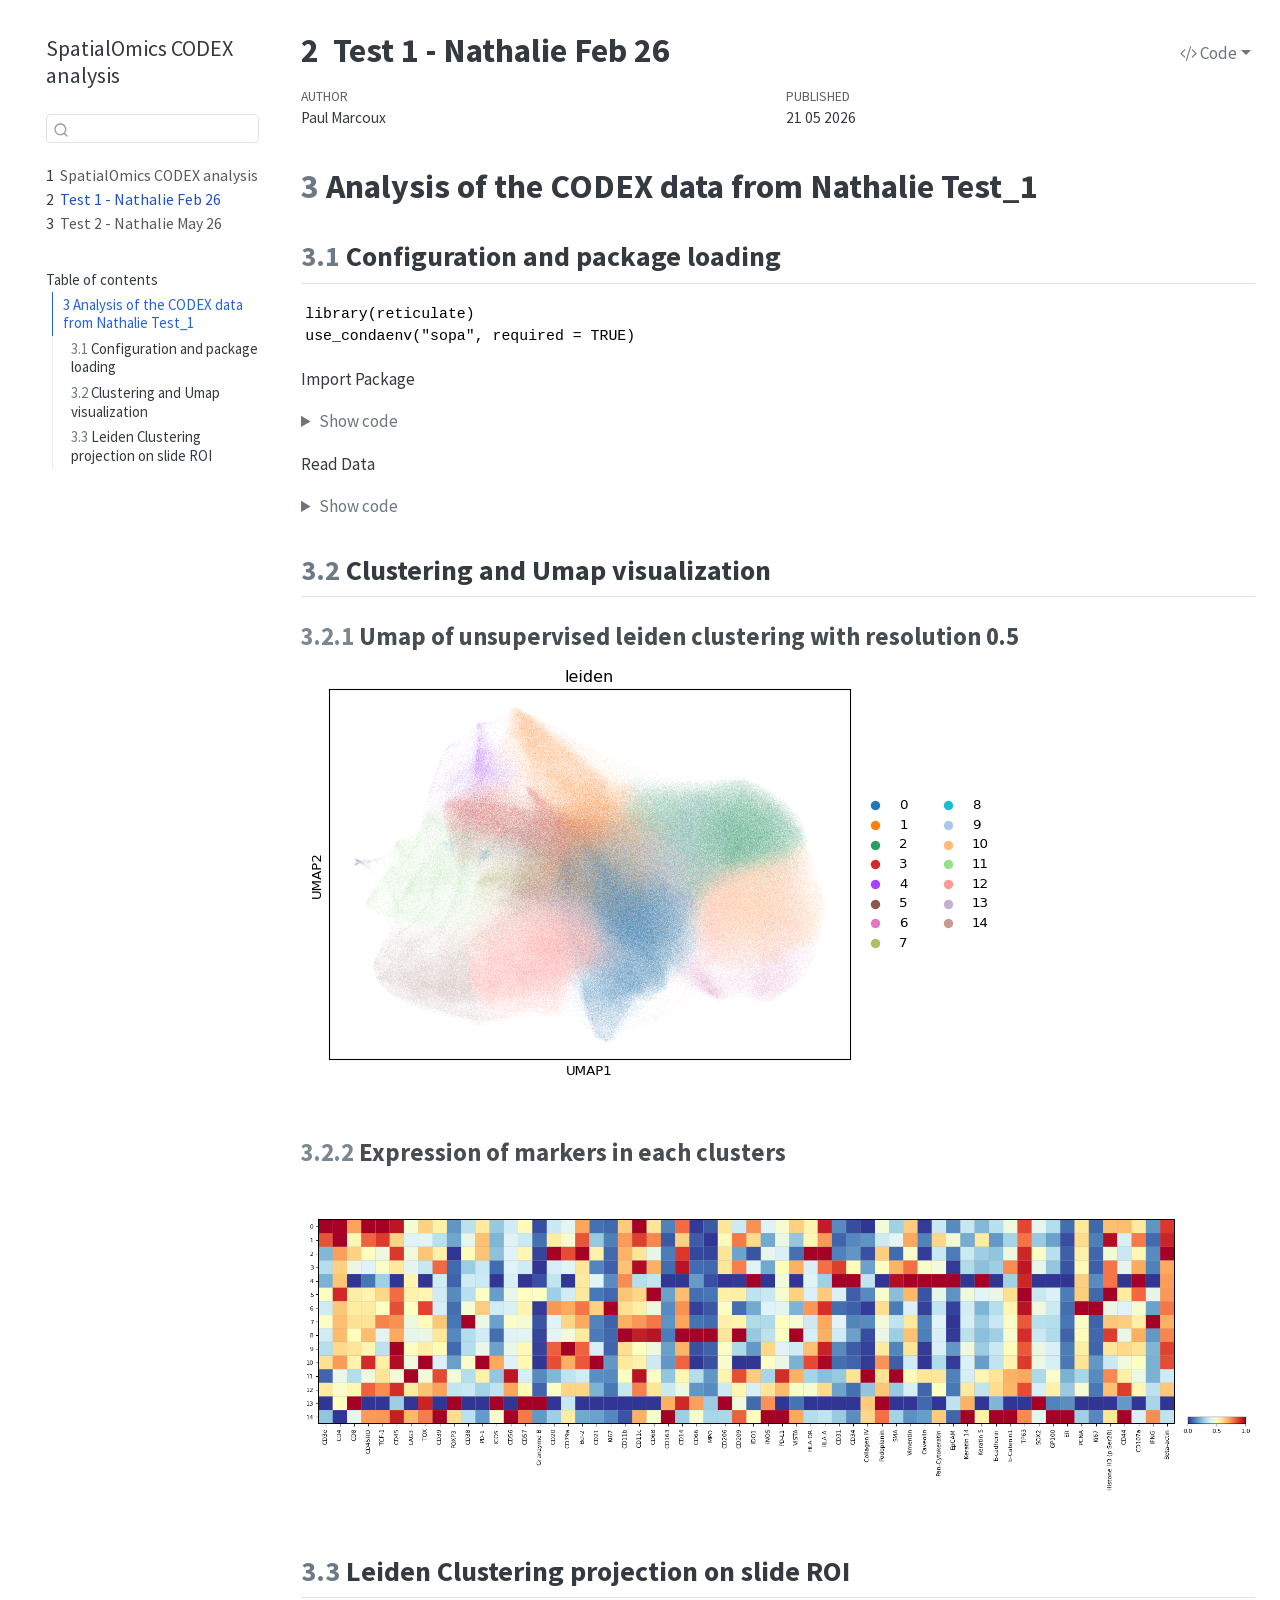
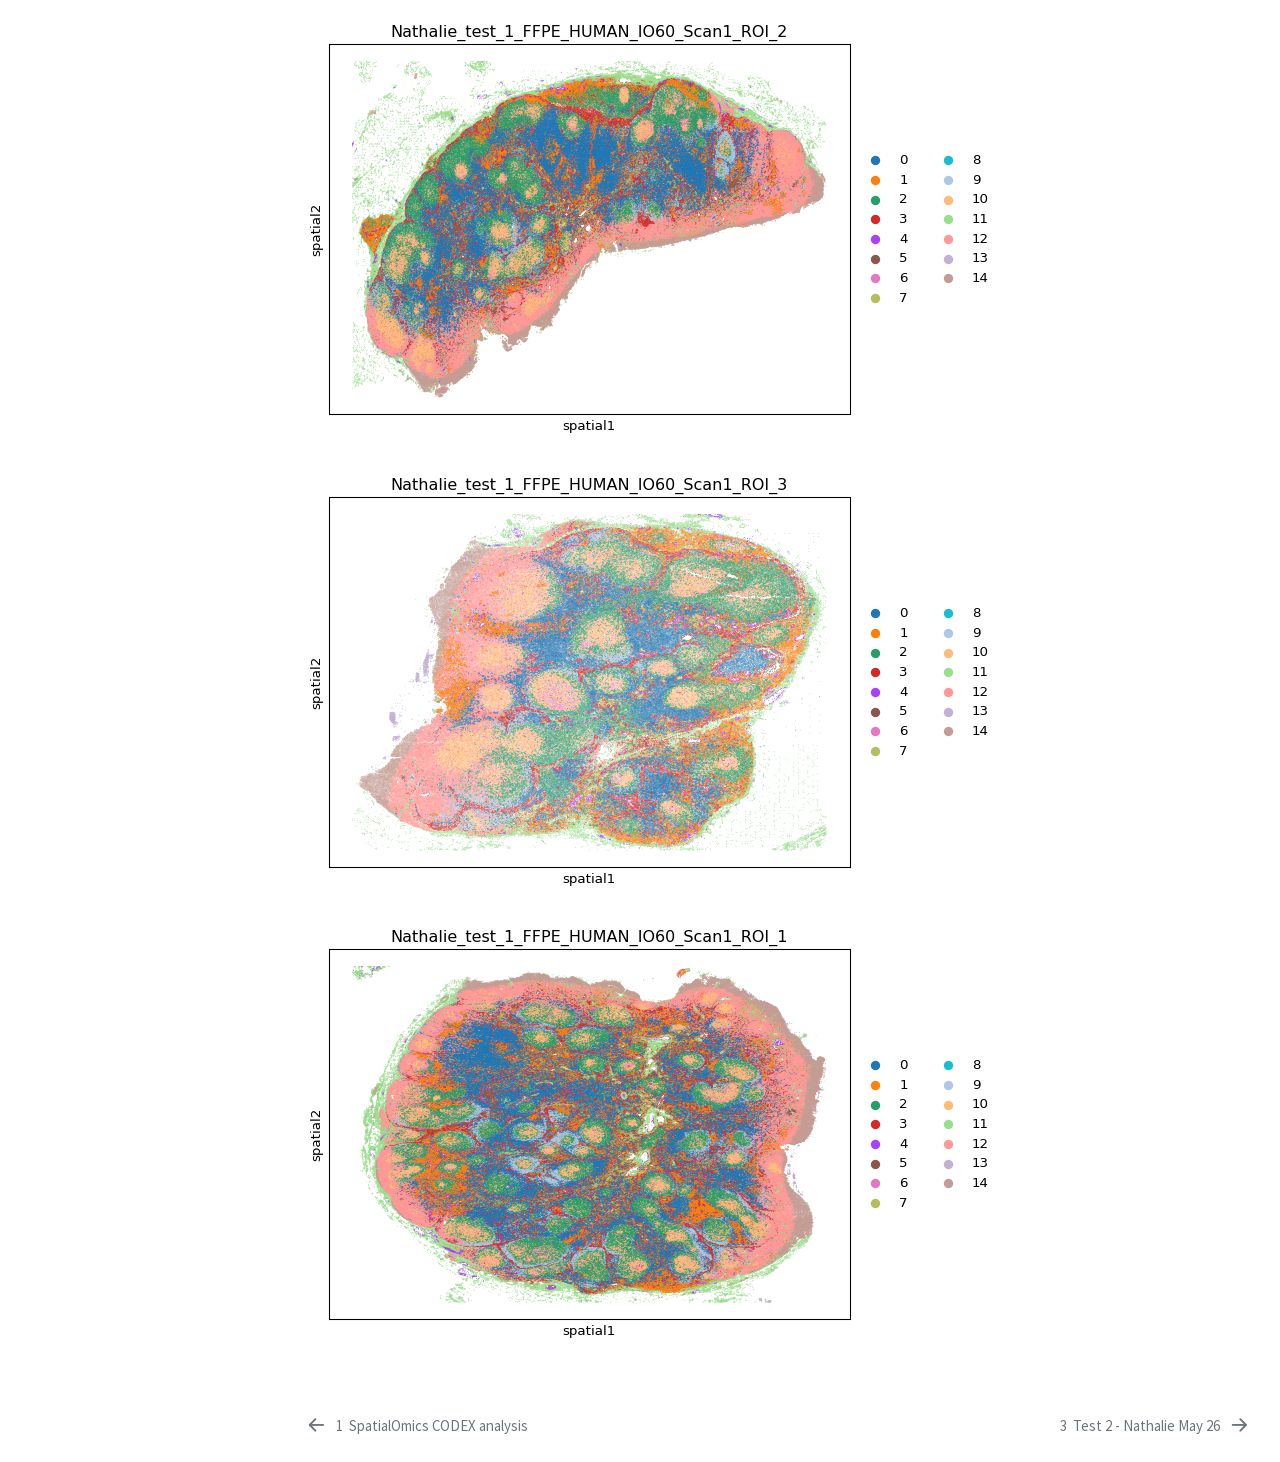
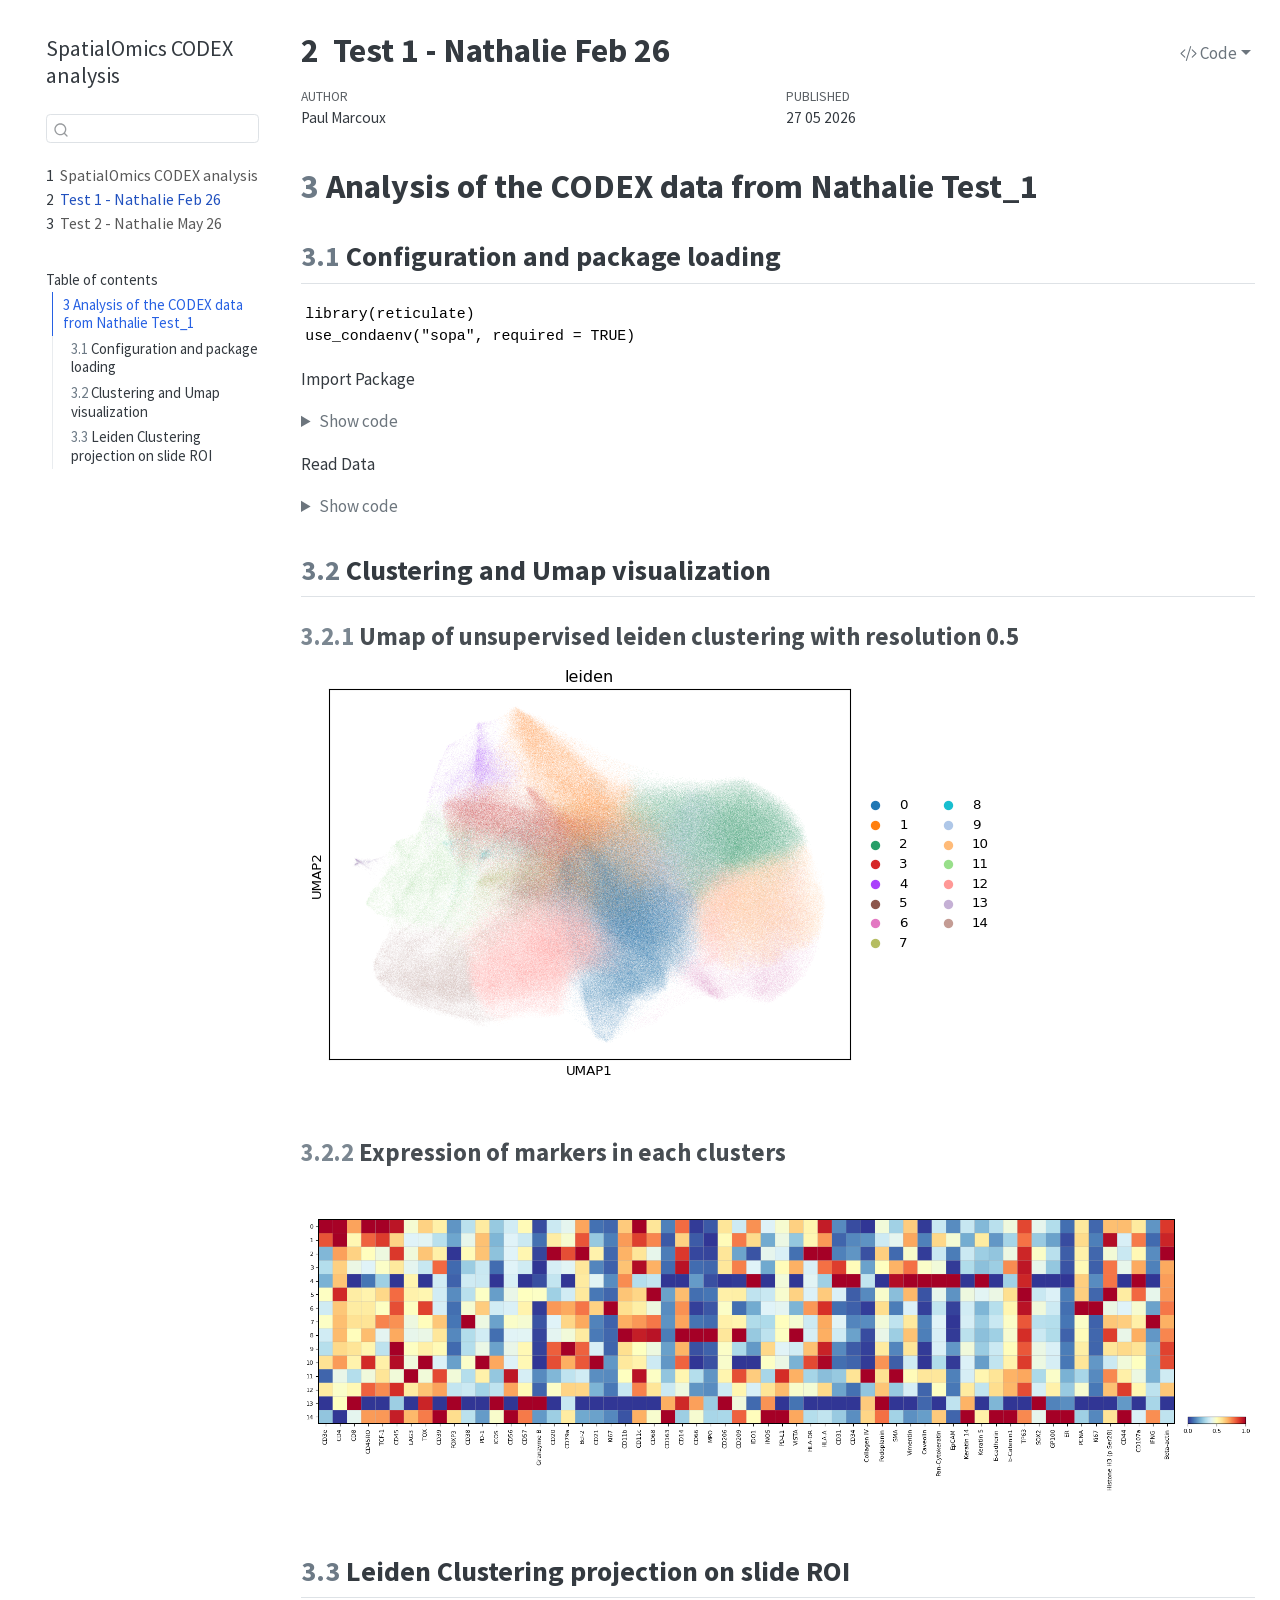
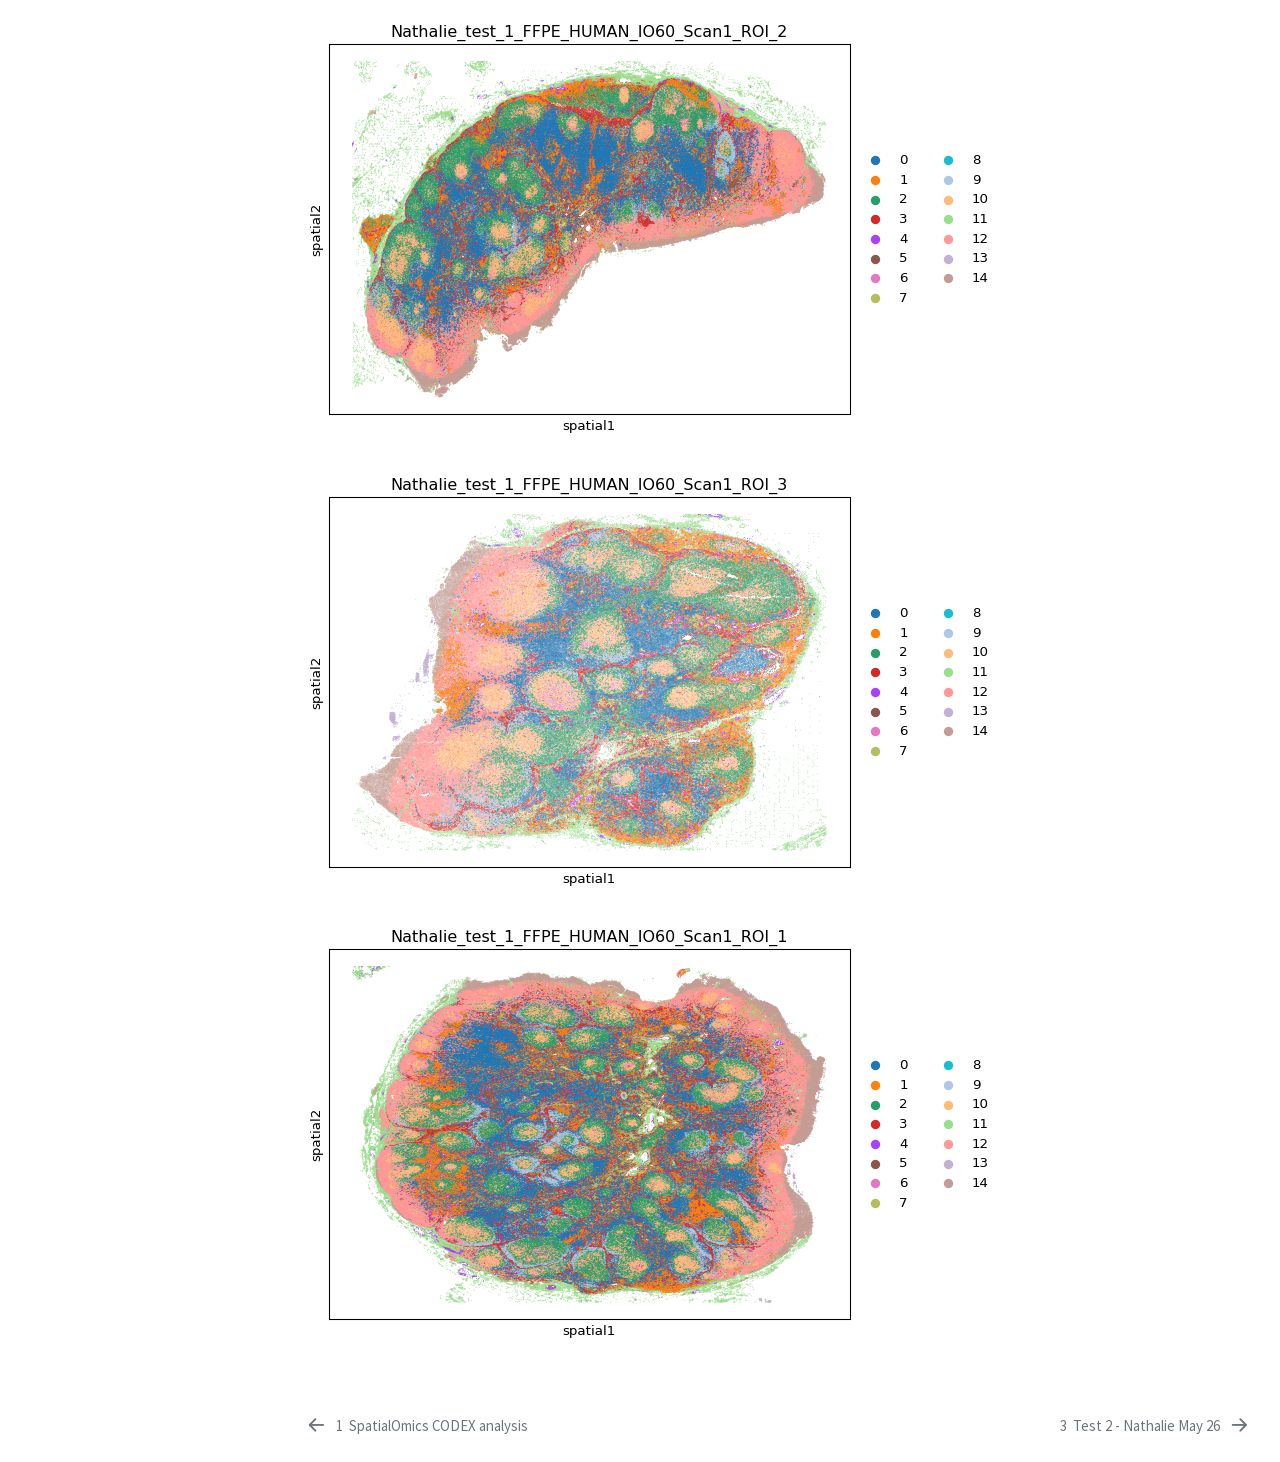
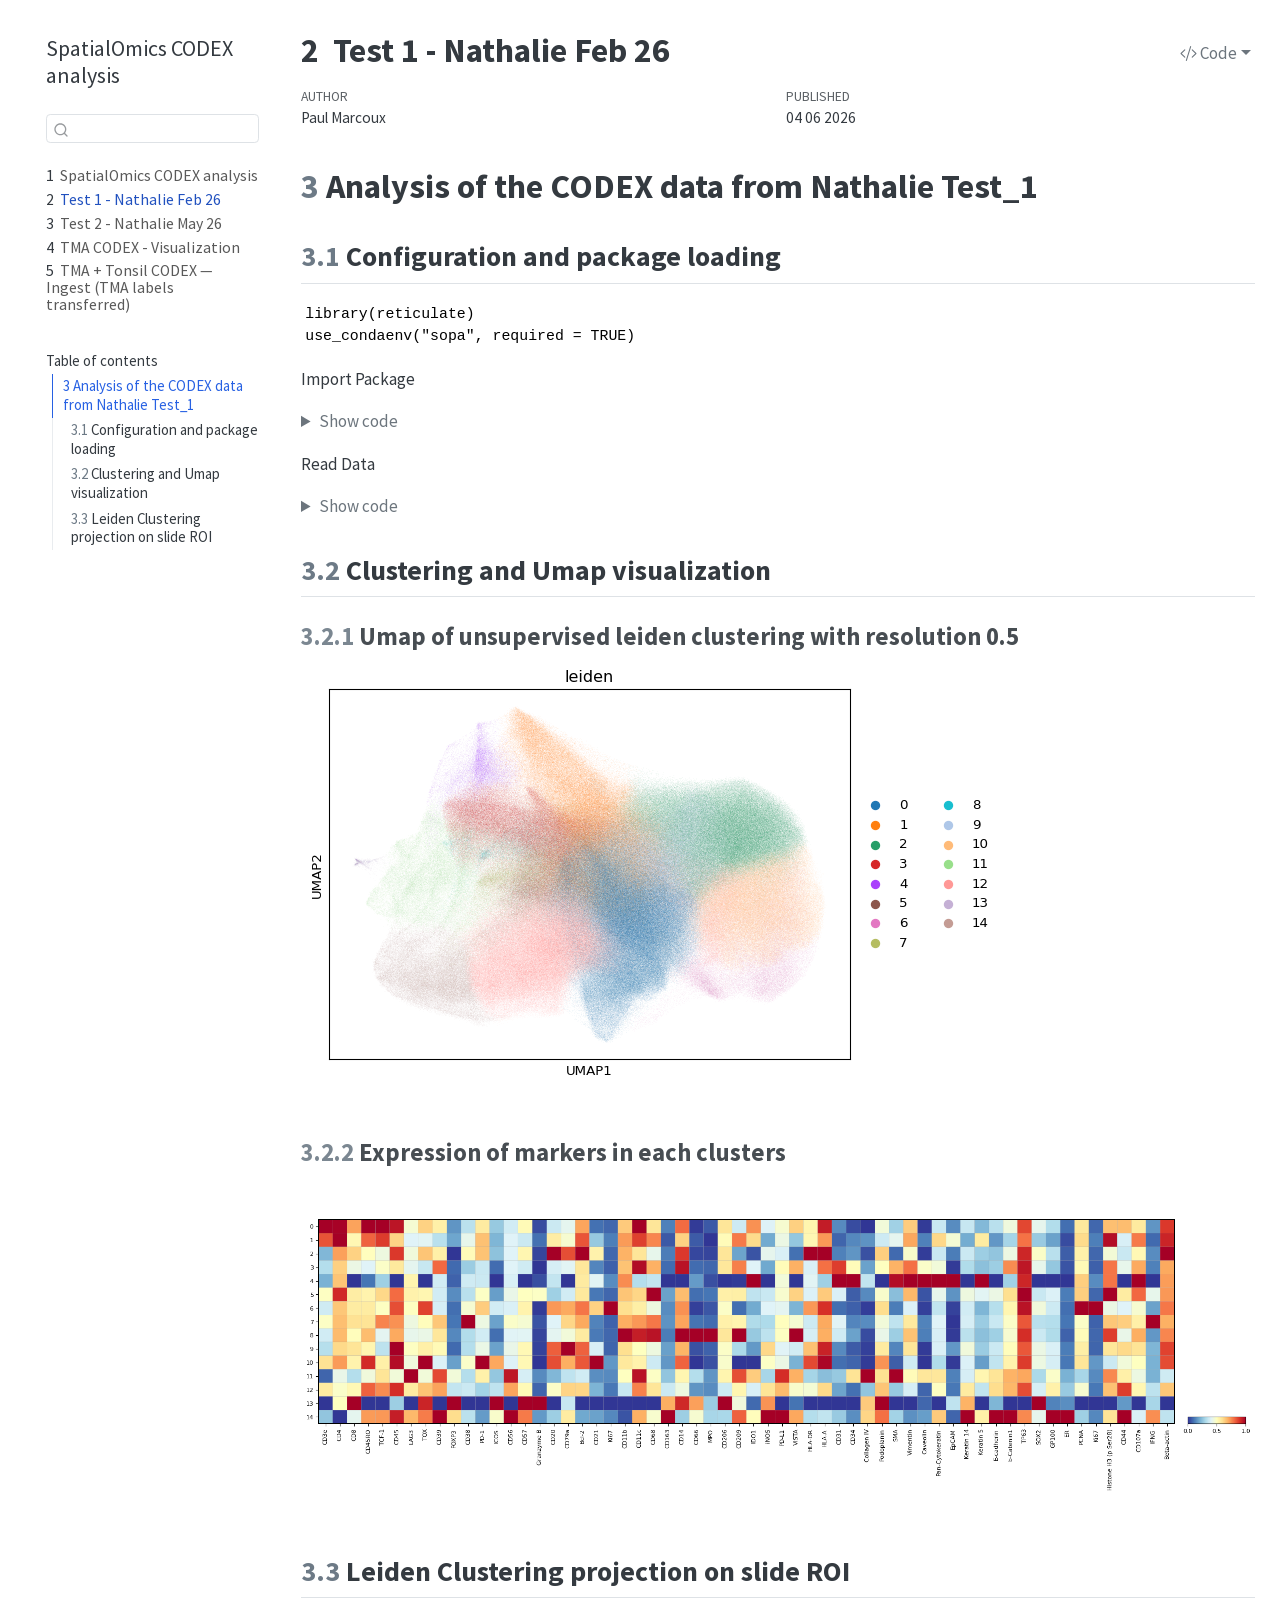
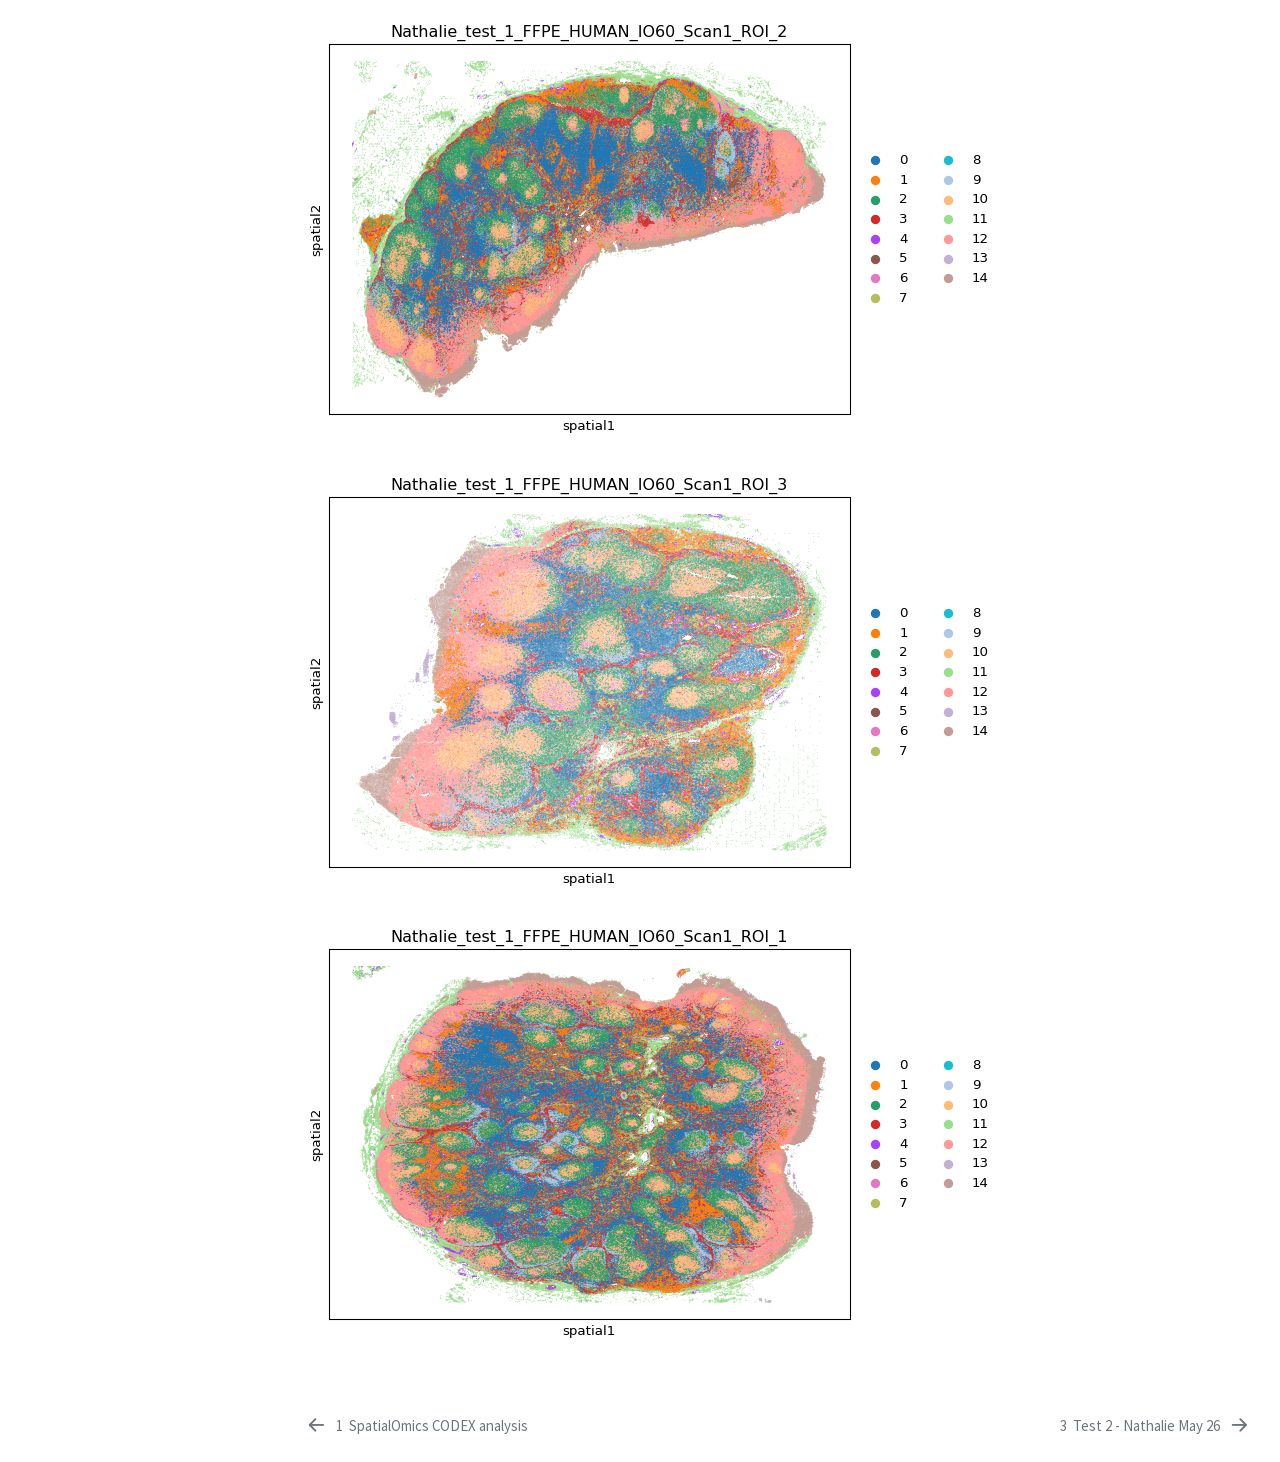
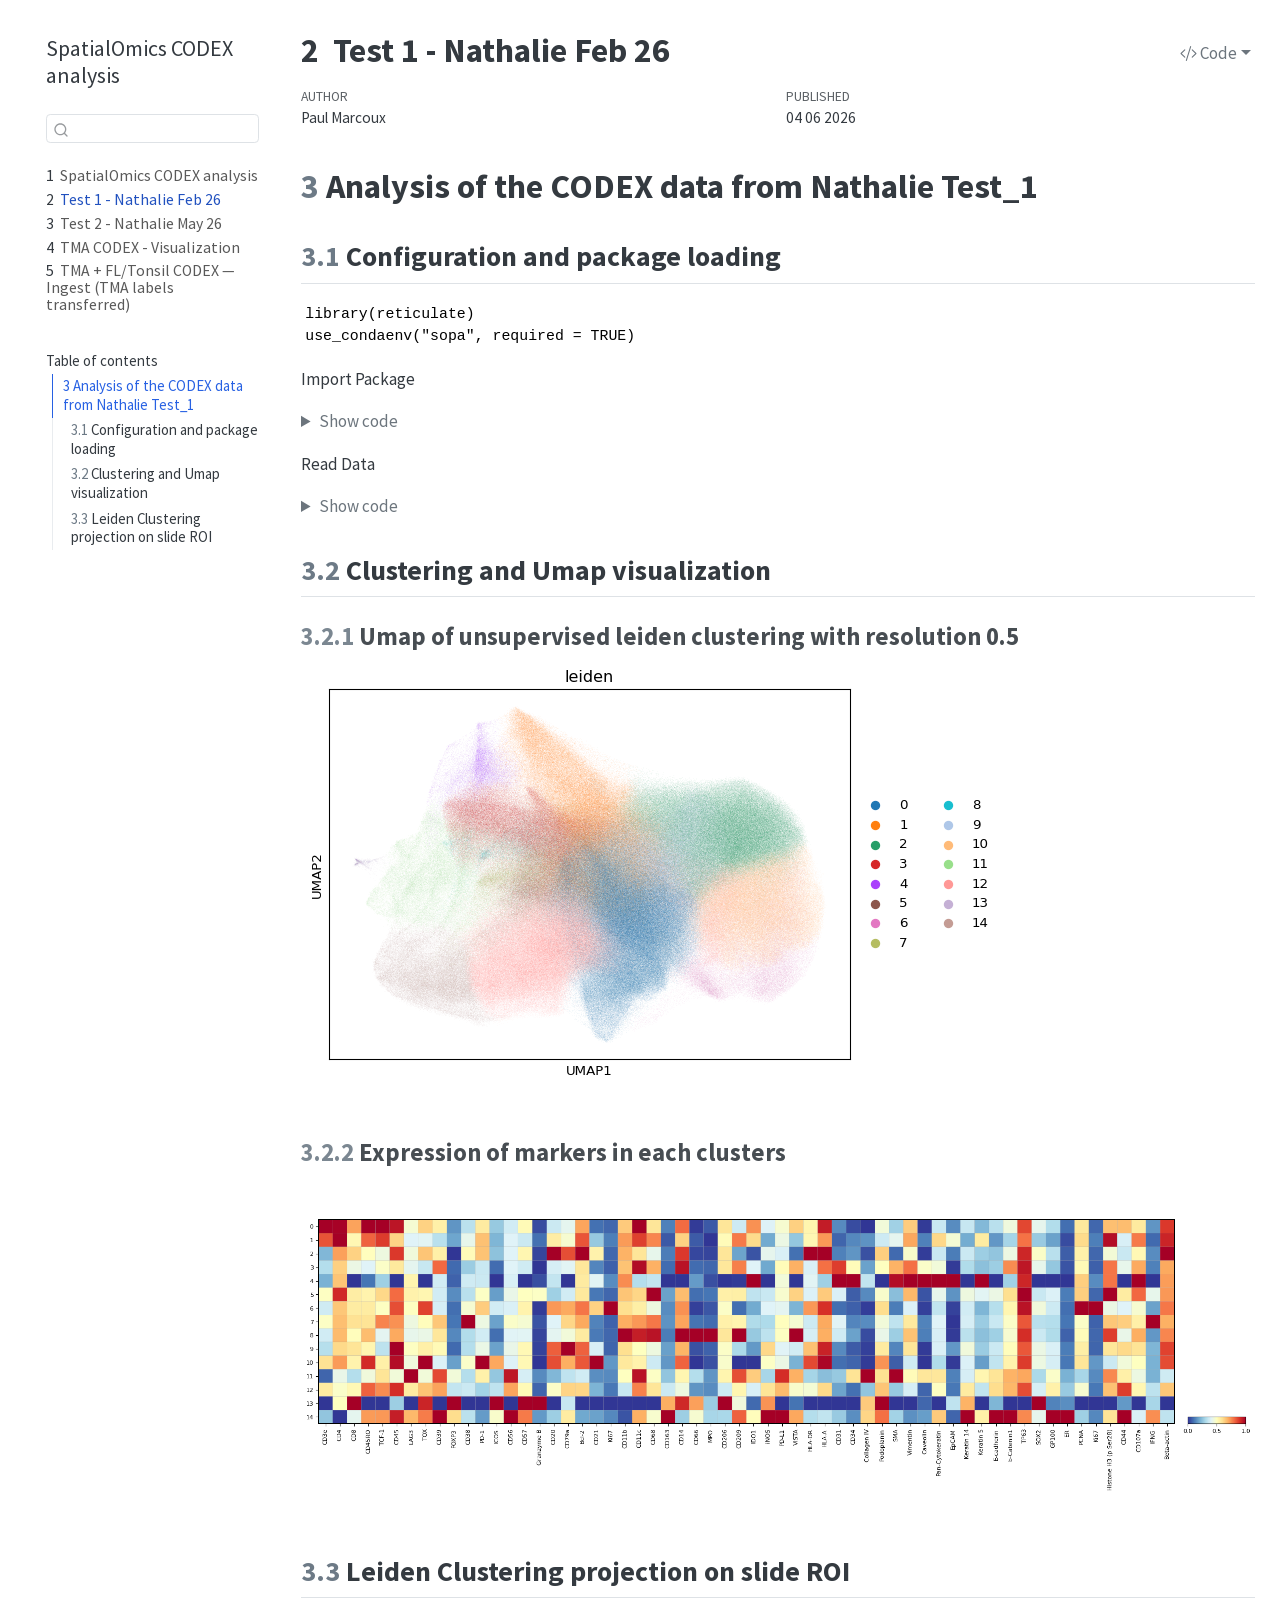
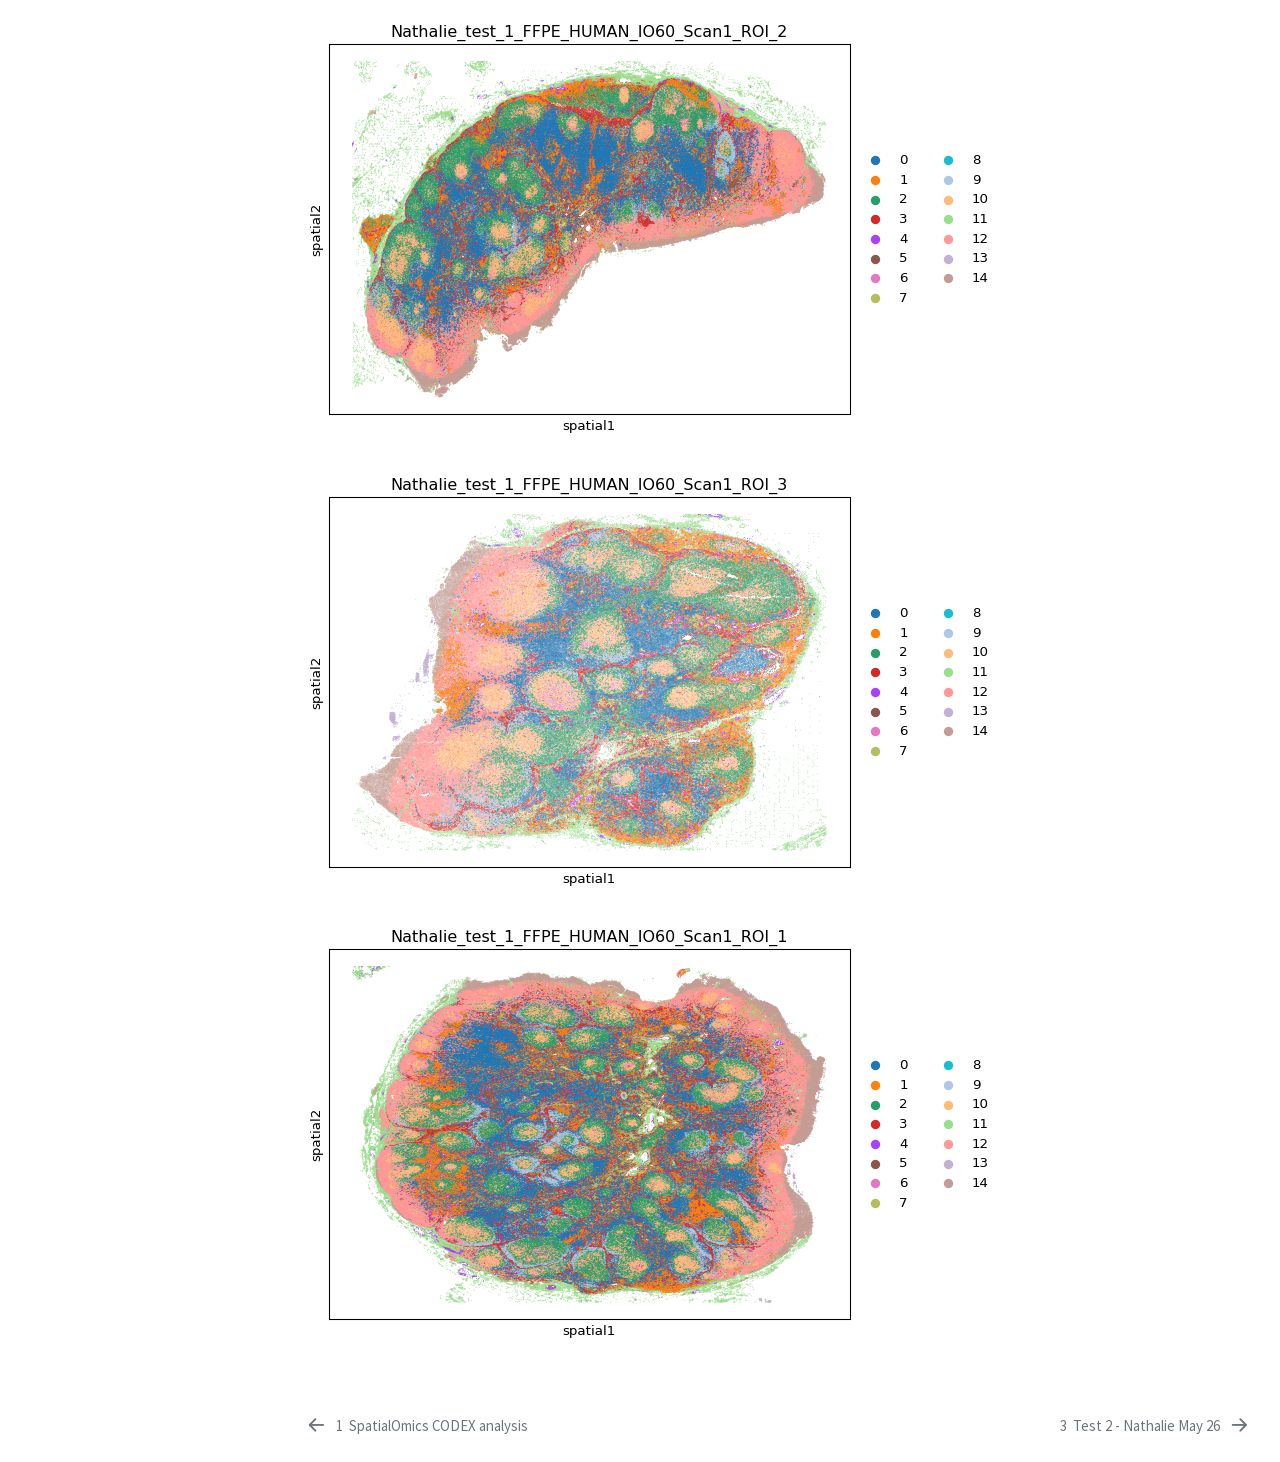
